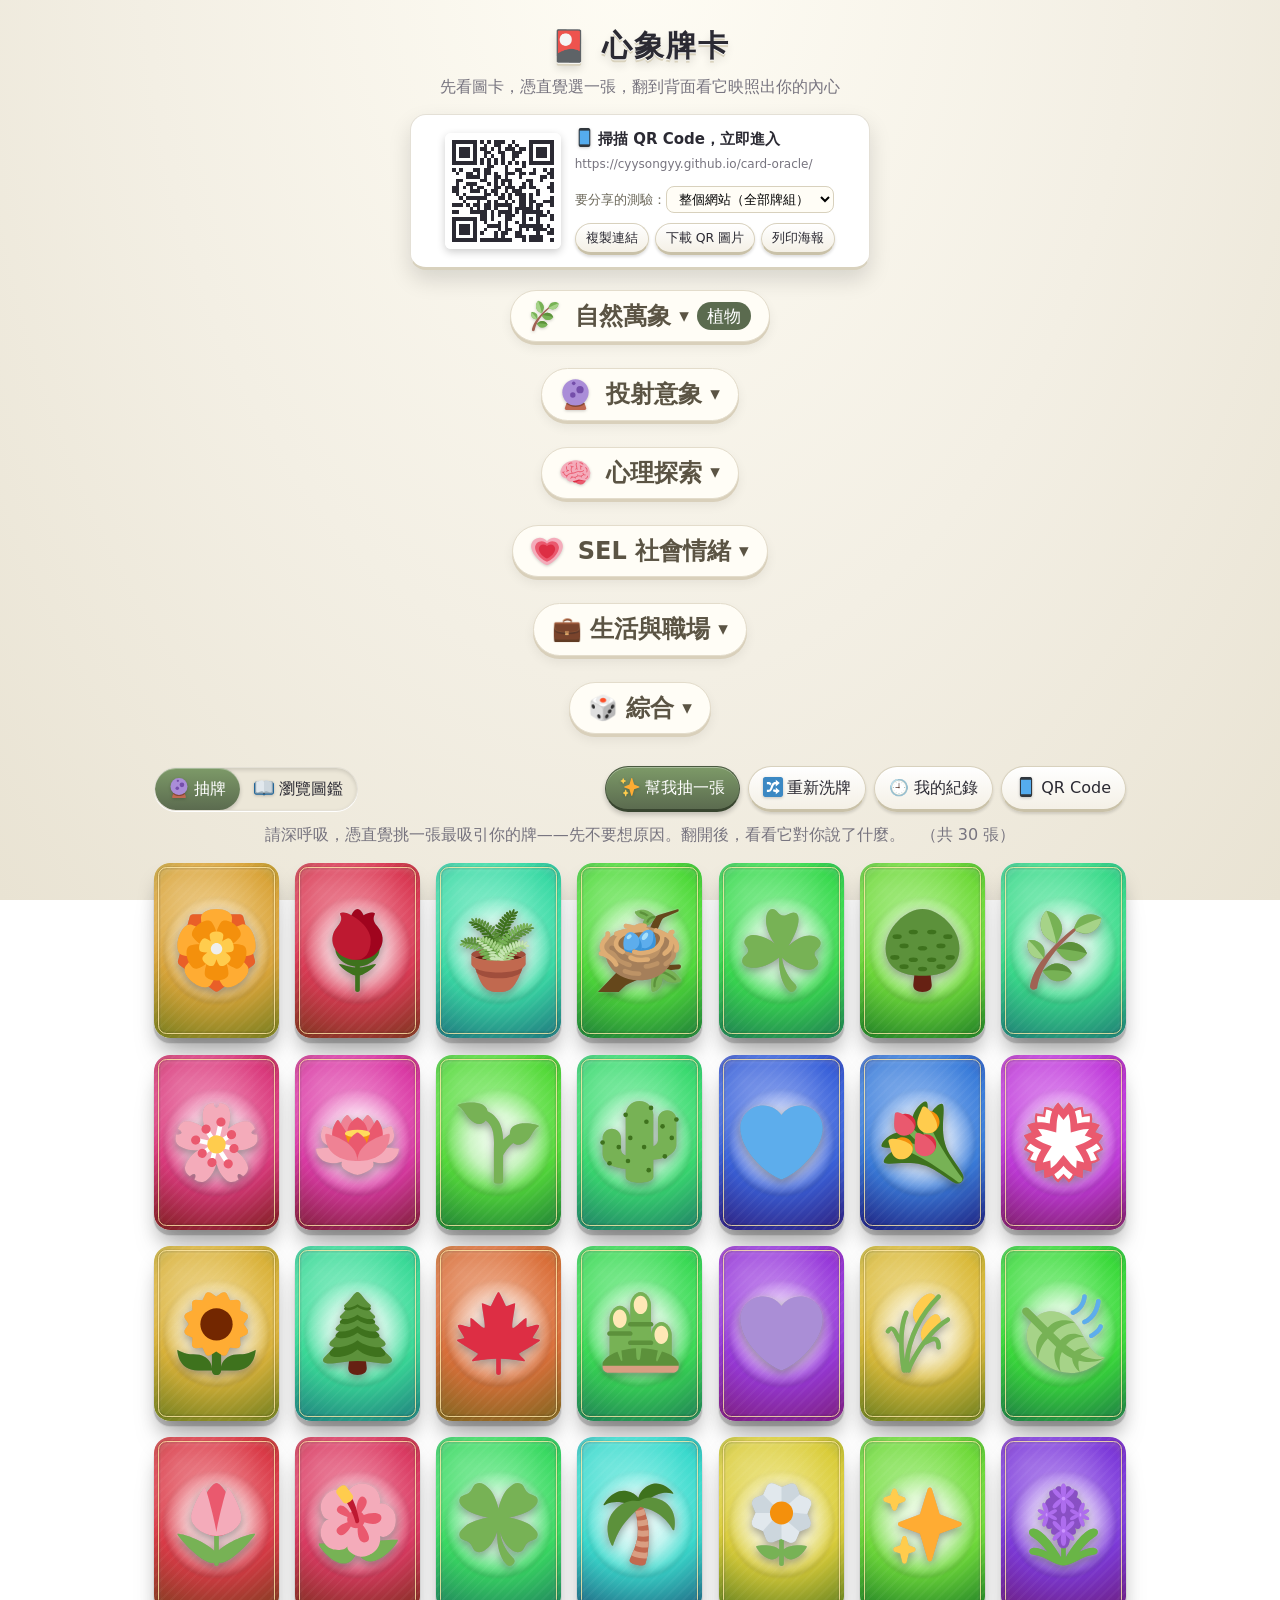
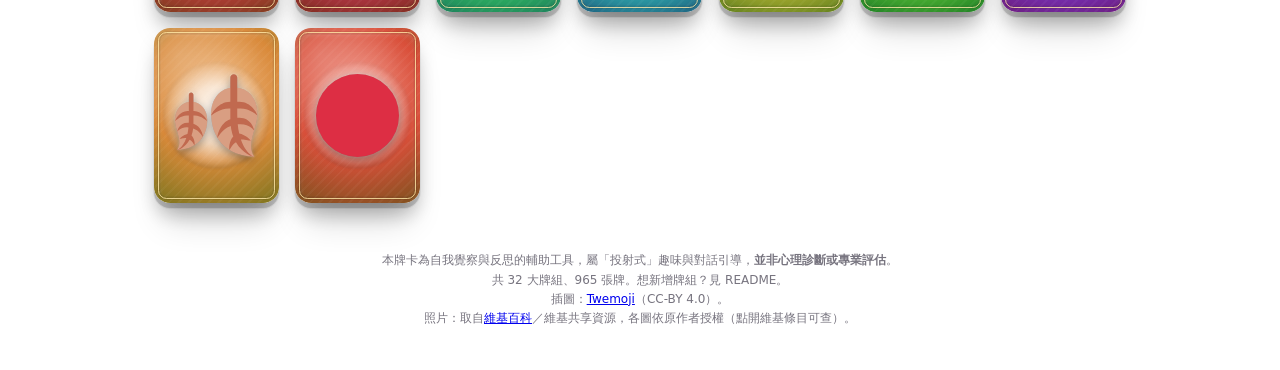
==== deploy/index.html @ 7cffa624 "Single-deck participant mode (?deck=id) + per-deck QR share picker Co-Authored-By: Claude Sonnet 5.5" ====
<!DOCTYPE html>
<html lang="zh-Hant">
<head>
<meta charset="UTF-8">
<meta name="viewport" content="width=device-width, initial-scale=1">
<title>心象牌卡 Card Oracle｜植物・動物・食物・山水</title>
<meta name="description" content="線上心理投射牌卡：憑直覺選一張牌，看看背後的意涵。">
<style>
:root{--bg:#f6f4ef;--ink:#2b2a33;--mute:#77747f;--pri:#5b6b4f;--pri2:#7d8f6e;--card:#fff;--line:#e4e0d6}
*{box-sizing:border-box}
body{margin:0;background:var(--bg);color:var(--ink);font-family:"Noto Sans TC","PingFang TC","Microsoft JhengHei",system-ui,sans-serif;line-height:1.6}
button{font:inherit;cursor:pointer;border:1px solid var(--line);background:#fff;color:var(--ink);padding:8px 14px;border-radius:999px}
button:hover{border-color:var(--pri2)}
button.pri{background:var(--pri);color:#fff;border-color:var(--pri)}
.top{text-align:center;padding:22px 16px 6px}
.top h1{margin:0;font-size:28px;letter-spacing:2px}
.sub{margin:4px 0 14px;color:var(--mute)}
.tabs{display:flex;gap:8px;justify-content:center;flex-wrap:wrap}
.tabs button.on{background:var(--pri);color:#fff;border-color:var(--pri)}
.tabs button[disabled]{opacity:.5;cursor:not-allowed}
.tabs small{font-size:11px;margin-left:4px}
main{max-width:1000px;margin:0 auto;padding:12px 14px 30px}
.bar{display:flex;flex-wrap:wrap;gap:10px;justify-content:space-between;align-items:center;margin:8px 0}
.seg{display:flex;border:1px solid var(--line);border-radius:999px;overflow:hidden;background:#fff}
.seg button{border:0;border-radius:0}
.seg button.on{background:var(--pri2);color:#fff}
.acts{display:flex;gap:8px;flex-wrap:wrap}
.intro{text-align:center;color:var(--mute);margin:10px 0 16px}
.grid{display:grid;grid-template-columns:repeat(auto-fill,minmax(112px,1fr));gap:12px}
.c{position:relative;aspect-ratio:3/4.2;border-radius:14px;cursor:pointer;transition:transform .2s,box-shadow .2s;box-shadow:0 2px 6px #0002;overflow:hidden;border:0;padding:0}
.c:hover{transform:translateY(-4px) rotate(-1deg);box-shadow:0 8px 18px #0003}
.c.back,.face.back{background:
  radial-gradient(circle at 50% 50%,#ffffff22 0 18%,transparent 19%),
  repeating-linear-gradient(45deg,#3f4b38 0 8px,#4a5842 8px 16px);
  border:3px solid #e9e2c9;border-radius:14px}
.c.back::after,.face.back::after{content:"🌙";position:absolute;inset:0;display:flex;align-items:center;justify-content:center;font-size:32px;opacity:.85}
.c.picked{outline:3px solid #e0b64a}
.cf{position:absolute;inset:0;display:flex;flex-direction:column;align-items:center;justify-content:center;gap:4px;color:#fff;text-shadow:0 1px 3px #0005;border-radius:14px}
.cf .em{font-size:44px;filter:drop-shadow(0 2px 3px #0004)}
.cf .nm{font-weight:700;letter-spacing:1px}
.cf .en{font-size:11px;opacity:.85}
.modal{position:fixed;inset:0;background:#000a;display:flex;align-items:center;justify-content:center;padding:14px;z-index:10;overflow:auto}
.modal[hidden]{display:none}
.sheet{position:relative;background:var(--card);border-radius:20px;max-width:520px;width:100%;max-height:94vh;overflow:auto;padding:22px 20px 18px}
.x{position:absolute;right:12px;top:10px;border:0;background:transparent;font-size:18px}
.stage{perspective:900px;display:flex;justify-content:center;margin:6px 0 14px}
.flip{position:relative;width:170px;aspect-ratio:3/4.2;transition:transform .8s;transform-style:preserve-3d}
.flip.open{transform:rotateY(180deg)}
.face{position:absolute;inset:0;backface-visibility:hidden;border-radius:14px;box-shadow:0 8px 22px #0004}
.face.front{transform:rotateY(180deg)}
.face.front .cf .em{font-size:64px}.face.front .cf .nm{font-size:22px}
.detail{opacity:0;transform:translateY(8px);transition:all .5s .5s}
.detail.show{opacity:1;transform:none}
.detail h2{margin:0 0 2px;font-size:22px}
.detail .ttl{color:var(--pri);font-weight:700;margin-bottom:10px}
.detail p{margin:6px 0}
.tag{display:inline-block;font-size:12px;padding:1px 9px;border-radius:999px;margin-right:6px;color:#fff}
.t-l{background:#6a9a5b}.t-s{background:#b07a5b}.t-a{background:#6a79a8}
.sheet-acts{display:flex;gap:8px;justify-content:center;margin-top:14px;flex-wrap:wrap}
#histList .h{border-bottom:1px solid var(--line);padding:8px 0;font-size:14px}
#histList .h b{margin-right:6px}#histList .h span{color:var(--mute);font-size:12px}
footer{max-width:760px;margin:0 auto;padding:6px 16px 30px;color:var(--mute);font-size:12px;text-align:center}
.toast{position:fixed;left:50%;bottom:26px;transform:translateX(-50%);background:#222;color:#fff;padding:8px 16px;border-radius:999px;z-index:20}
.toast[hidden]{display:none}
@media(max-width:480px){.grid{grid-template-columns:repeat(3,1fr);gap:8px}.cf .em{font-size:34px}}
@media print{body.printqr>*:not(#qrm){display:none!important}body.printqr #qrm{position:static;background:#fff}body.printqr .x,body.printqr .sheet-acts{display:none}}

/* v2：圖卡正面、翻到背面看意涵 */
.tabs{gap:6px}.tabs button{padding:6px 11px;font-size:14px}
.cardwrap{width:100%;max-width:340px;margin:auto;text-align:center}
.stage{perspective:1200px;display:flex;justify-content:center;margin:0 0 8px}
.flip{position:relative;width:min(310px,84vw);height:min(440px,64vh);cursor:pointer;transition:transform .8s;transform-style:preserve-3d}
.flip.open{transform:rotateY(180deg)}
.face.front{transform:none}
.face.back2{transform:rotateY(180deg);background:#fffdf6;border:3px solid #e9e2c9;overflow:auto}
.face .cf .em{font-size:84px}.face .cf .nm{font-size:28px}.face .cf .en{font-size:14px}
.bk{padding:16px 16px 14px;text-align:left;font-size:14px;line-height:1.6;color:#2b2a33}
.bk-h{font-size:20px;font-weight:700}.bk-h small{font-size:12px;color:#999;font-weight:400}
.bk-t{color:var(--pri);font-weight:700;margin:2px 0 8px}
.bk p{margin:6px 0}.bk .ask{background:#f1f3ee;border-radius:8px;padding:6px 8px}
.hint{color:#ffffffbb;font-size:12px;margin:2px 0 6px}
.cardwrap .sheet-acts button{background:#fff}
.cardwrap .sheet-acts button.pri{background:var(--pri)}
.c .cf{padding:2px;text-align:center}
.c .cf .nm{font-size:15px}

/* v3：精緻牌面（塔羅風外框、插圖光暈、名稱絲帶） */
.cf{container-type:inline-size;justify-content:flex-start;gap:0;padding:0;overflow:hidden;text-shadow:none}
.cf::before{content:"";position:absolute;inset:0;background:
  radial-gradient(circle at 20% 15%,#ffffff2e,transparent 45%),
  repeating-linear-gradient(135deg,#ffffff0a 0 2px,transparent 2px 7px);pointer-events:none}
.cf .fr{position:absolute;inset:3.5cqw;border:.5cqw solid #ffe9a8cc;border-radius:7cqw;box-shadow:inset 0 0 0 1.2cqw #00000018,0 0 0 .5cqw #00000026;pointer-events:none}
.cf.lt .fr{border-color:#00000055}
.cf .no{position:absolute;top:6.5cqw;left:0;right:0;text-align:center;font-size:6.2cqw;letter-spacing:.6cqw;opacity:.85;font-weight:600}
.cf .st{position:absolute;bottom:23cqw;left:8cqw;font-size:6cqw;opacity:.7}
.cf .st::after{content:"✦";position:absolute;left:calc(100cqw - 22cqw);top:0}
.cf .art{position:absolute;left:0;right:0;top:15cqw;height:60cqw;display:flex;align-items:center;justify-content:center}
.cf .halo{position:absolute;width:62cqw;height:62cqw;border-radius:50%;background:radial-gradient(circle,#ffffffbb 0,#ffffff55 42%,transparent 70%);filter:blur(1px)}
.cf.lt .halo{background:radial-gradient(circle,#ffffffaa 0,#ffffff44 45%,transparent 70%)}
.cf .tw{position:relative;width:46cqw;height:46cqw;filter:drop-shadow(0 1.6cqw 2cqw #0000004d);transition:transform .3s}
.cf .fb{position:relative;font-size:38cqw;line-height:1;filter:drop-shadow(0 1.6cqw 2cqw #0000004d)}
.c:hover .tw{transform:scale(1.08) rotate(-3deg)}
.cf .rib{position:absolute;left:7cqw;right:7cqw;bottom:8cqw;padding:2.2cqw 2cqw 2cqw;text-align:center;border-radius:4cqw;background:linear-gradient(180deg,#00000040,#00000066);border:.4cqw solid #ffe9a866;backdrop-filter:blur(2px)}
.cf.lt .rib{background:linear-gradient(180deg,#ffffffaa,#ffffffcc);border-color:#00000022}
.cf .nm{font-size:10.5cqw;font-weight:800;letter-spacing:.8cqw;line-height:1.15;color:#fff;text-shadow:0 .5cqw 1cqw #0006}
.cf .en{font-size:5.4cqw;opacity:.9;letter-spacing:.3cqw;color:#fff;margin-top:.4cqw}
.cf.lt .nm,.cf.lt .en{color:inherit;text-shadow:none}
.c{box-shadow:0 3px 8px #0003,0 0 0 1px #0002;border-radius:3.5cqw;border-radius:14px;overflow:hidden}
.c::after{content:"";position:absolute;inset:0;background:linear-gradient(115deg,transparent 40%,#ffffff55 50%,transparent 60%);transform:translateX(-120%);transition:transform .6s;pointer-events:none}
.c:hover::after{transform:translateX(120%)}
.face.front,.face.back2{border-radius:18px}
.face .cf{border-radius:18px}
.face.front{overflow:hidden;border:0}
/* 背面 */
.bk-h{display:flex;align-items:center;gap:8px}
.tw.sm{width:34px;height:34px;flex:none}
.bk-h .fb{font-size:28px}
.orn{text-align:center;color:#c9a64a;letter-spacing:6px;font-size:11px;margin:-2px 0 6px}
.face.back2{background:
  linear-gradient(#fffdf6,#fffdf6) padding-box,
  linear-gradient(135deg,#e9d9a6,#c9a64a,#e9d9a6) border-box;border:3px solid transparent}
@media(max-width:480px){.cf .no{display:none}}

.tabs{flex-direction:column;align-items:center;gap:6px;max-width:960px;margin:0 auto}
.grp{display:flex;flex-wrap:wrap;gap:6px;justify-content:center;align-items:center}
.glab{font-size:12px;color:var(--mute);margin-right:2px;white-space:nowrap}
.tabs button{padding:5px 10px;font-size:13.5px}

/* v3.1 版面微調 */
.cf .art{top:11cqw;height:84cqw}
.cf .halo{width:74cqw;height:74cqw}
.cf .tw{width:58cqw;height:58cqw}
.cf .fb{font-size:48cqw}
.glab{flex-basis:100%;text-align:center;margin:4px 0 0}
.hint{text-shadow:0 1px 3px #000a}
.bk{position:relative;font-size:15.5px;line-height:1.7;min-height:100%}
.bk>*{position:relative;z-index:1}
.bk .wm{position:absolute;right:-18px;bottom:-14px;width:170px;height:170px;opacity:.09;z-index:0}
.bk .wm img{width:100%;height:100%;filter:grayscale(.3)}
.bk-h{font-size:22px}
.tw.sm{width:38px;height:38px}
.cf .halo{background:radial-gradient(circle,#fffffff0 0,#ffffffa0 38%,#ffffff30 62%,transparent 72%)}

/* 首頁 QR */
.qrhome{display:flex;gap:14px;align-items:center;justify-content:center;max-width:460px;margin:0 auto 14px;padding:12px 14px;background:#fff;border:1px solid var(--line);border-radius:16px;box-shadow:0 2px 8px #0001;text-align:left}
.qrbox{width:116px;height:116px;flex:none;line-height:0}
.qrbox svg{width:100%;height:100%;display:block;border-radius:6px}
.qrbox.big{width:240px;height:240px}
.qrtxt{display:flex;flex-direction:column;gap:4px;font-size:13px;color:var(--mute);min-width:0}
.qrtxt b{font-size:15px;color:var(--ink)}
.qrtxt span{word-break:break-all;font-size:12px}
.qracts{display:flex;gap:6px;flex-wrap:wrap;margin-top:4px}
.qracts button{padding:4px 10px;font-size:12.5px}
@media(max-width:380px){.qrhome{flex-direction:column;text-align:center}.qracts{justify-content:center}}

/* ===== v4：立體化 ===== */
body{background:radial-gradient(ellipse at 50% -10%,#fffdf5 0,#f3efe4 55%,#e9e3d3 100%) fixed}
.top h1{font-size:30px;text-shadow:0 1px 0 #fff,0 3px 0 #d9d2bd,0 6px 8px #0002;display:flex;align-items:center;justify-content:center;gap:8px}
img.ic{width:1.25em;height:1.25em;vertical-align:-.22em;margin-right:.3em;filter:drop-shadow(0 1px 1.5px #0003)}
h1 img.ic{width:1.1em;height:1.1em;margin:0}
/* 3D 按鈕 */
button{background:linear-gradient(180deg,#fff 0,#f4f0e6 100%);border:1px solid #d8d1bd;border-bottom-width:3px;border-bottom-color:#c9c1a8;
  box-shadow:0 2px 3px #0002,inset 0 1px 0 #fff;transition:transform .12s,box-shadow .12s,border-color .12s}
button:hover{transform:translateY(-1px);box-shadow:0 5px 8px #0002,inset 0 1px 0 #fff}
button:active{transform:translateY(2px);border-bottom-width:1px;box-shadow:inset 0 2px 4px #0003}
button.pri,.tabs button.on,.seg button.on{background:linear-gradient(180deg,#7d9a68 0,#5b6b4f 100%);color:#fff;border-color:#4a5a40;border-bottom-color:#38452f;
  box-shadow:0 3px 5px #0003,inset 0 1px 0 #ffffff55}
.seg{box-shadow:inset 0 2px 4px #0002,0 1px 0 #fff;border-radius:999px;background:#ece7d8}
.seg button{background:transparent;border:0;box-shadow:none;transform:none}
.seg button.on{box-shadow:0 2px 4px #0003,inset 0 1px 0 #ffffff55;border-radius:999px}
.qrhome{box-shadow:0 10px 22px #0002,0 1px 0 #fff inset;border-bottom:3px solid #d8d1bd}
.qrbox svg{box-shadow:0 3px 8px #0003}
/* 3D 卡片 */
.grid{perspective:1100px;gap:16px}
.c{transform:perspective(700px) rotateX(var(--rx,0deg)) rotateY(var(--ry,0deg));transform-style:preserve-3d;
  transition:transform .18s ease-out,box-shadow .25s;border-radius:16px;
  box-shadow:0 1px 0 #ffffff80 inset,0 5px 0 #00000026,0 5px 0 1px #0000000d,0 14px 20px -4px #00000040,0 28px 34px -12px #00000030}
.c:hover{transform:perspective(700px) rotateX(var(--rx,0deg)) rotateY(var(--ry,0deg)) translateY(-6px) scale(1.03);
  box-shadow:0 1px 0 #ffffff80 inset,0 9px 0 #00000026,0 22px 30px -6px #00000050,0 40px 50px -16px #00000040}
.c:active{transform:perspective(700px) translateY(0) scale(.98)}
.c::before{content:"";position:absolute;inset:0;z-index:3;pointer-events:none;opacity:0;transition:opacity .2s;
  background:radial-gradient(circle at var(--gx,50%) var(--gy,30%),#ffffffaa 0,#ffffff00 48%)}
.c:hover::before{opacity:.9}
.c .art{transform:translate(var(--ax,0),var(--ay,0));transition:transform .18s ease-out}
.cf .tw{filter:drop-shadow(0 .8cqw 0 #00000026) drop-shadow(0 3cqw 3.5cqw #0000005c) drop-shadow(0 0 1cqw #ffffff66)}
.cf .halo{box-shadow:inset 0 -2cqw 5cqw #00000022}
.cf .rib{box-shadow:0 1.6cqw 3cqw #0000004d,inset 0 .5cqw 0 #ffffff44}
.cf .fr{box-shadow:inset 0 0 0 1.2cqw #00000018,0 0 0 .5cqw #00000026,inset 0 2cqw 4cqw #ffffff22}
/* 彈窗牌：厚邊與陰影 */
.face{box-shadow:0 2px 0 #ffffff80 inset,0 10px 0 #0000002e,0 24px 40px #0000006b}
.face{-webkit-backface-visibility:hidden}
.face.back2{box-shadow:0 2px 0 #fff inset,0 8px 0 #c9b97d,0 26px 40px #0000006b}
@media(hover:none){.c:hover{transform:none}}

/* v4.1：分頁放大 2 倍 */
.tabs{gap:14px;max-width:1280px}
.grp{gap:12px}
.tabs button{font-size:27px;padding:10px 22px;border-bottom-width:4px;border-radius:999px}
.glab{font-size:24px;margin:10px 0 2px}
.tabs img.ic{width:1.3em;height:1.3em}
@media(max-width:700px){.tabs button{font-size:19px;padding:8px 14px}.glab{font-size:17px}.grp{gap:8px}}

/* v5 collapsible deck groups (default collapsed) */
.glab{cursor:pointer;user-select:none;display:inline-flex;align-items:center;gap:8px;padding:6px 18px;border-radius:999px;background:#fffdf6;border:1px solid #e3dccb;box-shadow:0 3px 0 #d9d0bb,0 6px 12px #0001;color:#5b5444;font-weight:600;margin:6px 0}
.glab::after{content:"▾";font-size:.8em;transition:transform .2s}
.grp.open .glab::after{transform:rotate(180deg)}
.glab.has:not(:hover)::before{content:attr(data-cur);order:2;font-size:.7em;font-weight:500;background:#5b6b4f;color:#fff;border-radius:999px;padding:1px 10px}
.grp.open .glab.has::before{display:none}
.glab:hover{background:#fff}
.glab{flex-basis:auto!important}
.grp:not(.open) > button{display:none}
.grp{justify-content:center}

/* v6 抽牌模式：牌面無文字，圖案置中放大 */
.cf.nl .art{top:6cqw;height:calc(100% - 12cqw)}
.cf.nl .halo{width:88cqw;height:88cqw}
.cf.nl .tw{width:68cqw;height:68cqw}
.cf.nl .fb{font-size:56cqw}
.cf.nl .st{bottom:7cqw}
.cf.nl .st,.cf.nl .no{display:none}

/* v8 真實照片層 */
.cf .photo{position:absolute;left:6cqw;right:6cqw;top:8cqw;bottom:8cqw;border-radius:5cqw;background:#0000 center/cover no-repeat;opacity:0;transition:opacity .35s;z-index:2;box-shadow:0 1.2cqw 3cqw #0006,inset 0 0 0 .8cqw #ffffffcc;border:.8cqw solid #fffffff0}
.cf .photo.on{opacity:1}
.cf:has(.photo.on) .halo,.cf:has(.photo.on) .tw,.cf:has(.photo.on) .fb{opacity:0}
.cf:has(.photo.on) .st{display:none}

/* v9 單一測驗模式與分享選單 */
.sharepick{display:block;margin:8px 0 2px;font-size:13px;color:#6b6759}
.sharepick select{font:inherit;padding:4px 8px;border-radius:8px;border:1px solid #d8d1bd;background:#fffdf6;max-width:100%}
body.solo .qrhome,body.solo #btnQR,body.solo .seg,body.solo #count,body.solo #btnHistory{display:none!important}
.solotitle{font-size:22px;font-weight:700;color:#5b5444;text-align:center;margin:6px 0 2px}
.solotitle:empty{display:none}

</style>
</head>
<body>
<header class="top">
  <h1>🎴 心象牌卡</h1>
  <p class="sub">先看圖卡，憑直覺選一張，翻到背面看它映照出你的內心</p>
  <section class="qrhome" aria-label="掃描進入">
    <div id="qrhome" class="qrbox" role="img" aria-label="網站 QR Code"></div>
    <div class="qrtxt">
      <b>📱 掃描 QR Code，立即進入</b>
      <span id="siteurl"></span>
      <label class="sharepick">要分享的測驗：<select id="sharePick"></select></label>
      <div class="qracts"><button id="btnCopyLink">複製連結</button><button id="btnQRdl2">下載 QR 圖片</button><button id="btnQRprint2">列印海報</button></div>
    </div>
  </section>
  <nav id="decks" class="tabs" aria-label="牌組"></nav>
</header>

<main>
  <section class="bar">
    <div class="seg" role="tablist">
      <button id="modeDraw" class="on">🔮 抽牌</button>
      <button id="modeBrowse">📖 瀏覽圖鑑</button>
    </div>
    <div class="acts">
      <button id="btnRandom" class="pri">✨ 幫我抽一張</button>
      <button id="btnShuffle">🔀 重新洗牌</button>
      <button id="btnHistory">🕘 我的紀錄</button>
      <button id="btnQR">📱 QR Code</button>
    </div>
  </section>
  <p id="intro" class="intro"></p>
  <div id="grid" class="grid"></div>
</main>

<footer>
  <p>本牌卡為自我覺察與反思的輔助工具，屬「投射式」趣味與對話引導，<b>並非心理診斷或專業評估</b>。<br>
  <span id="count"></span>想新增牌組？見 README。<br>插圖：<a href="https://github.com/jdecked/twemoji" target="_blank" rel="noopener">Twemoji</a>（CC-BY 4.0）。<br>照片：取自<a href="https://zh.wikipedia.org" target="_blank" rel="noopener">維基百科</a>／維基共享資源，各圖依原作者授權（點開維基條目可查）。</p>
</footer>

<div id="modal" class="modal" hidden>
  <div class="cardwrap">
    <div class="stage"><div id="flip" class="flip"><div class="face front" id="front"></div><div class="face back2" id="backface"></div></div></div>
    <p class="hint">點卡片可再翻面</p>
    <div class="sheet-acts">
      <button id="btnCopy">📋 複製結果</button>
      <button id="btnAgain" class="pri">再抽一張</button>
      <button id="close">關閉</button>
    </div>
  </div>
</div>

<div id="hist" class="modal" hidden>
  <div class="sheet">
    <button id="closeHist" class="x" aria-label="關閉">✕</button>
    <h2>🕘 我的紀錄</h2>
    <div id="histList"></div>
    <div class="sheet-acts"><button id="btnClear">清除紀錄</button></div>
  </div>
</div>

<div id="qrm" class="modal" hidden>
  <div class="sheet" style="text-align:center">
    <button id="closeQR" class="x" aria-label="關閉">✕</button>
    <h2>📱 掃描進入心象牌卡</h2>
    <div id="qrbox" class="qrbox big" style="margin:12px auto"></div>
    <p id="qrurl" style="word-break:break-all;color:#77747f;font-size:13px"></p>
    <div class="sheet-acts"><button id="btnQRdl" class="pri">下載 QR 圖片</button><button id="btnQRprint">列印</button></div>
  </div>
</div>

<div id="toast" class="toast" hidden></div>

<!-- 牌組資料：新增牌組 = 新增一個 data/xxx.js，並在這裡加一行 script -->
<script>
/* 共用建牌工具：mkDeck(id,名稱,emoji,導語,前綴,rows)
   rows 每列：[名稱,英文,emoji,色相,意象,意涵,光明面,陰影面,自我提問,(選填)背景CSS,(選填)文字色] */
window.DECKS = window.DECKS || {};
window.mkDeck = function (id, name, emoji, intro, prefix, rows) {
  window.DECKS[id] = { id: id, name: name, emoji: emoji, intro: intro,
    cards: rows.map(function (a, i) {
      return { id: prefix + (i + 1), name: a[0], en: a[1], emoji: a[2], hue: a[3], title: a[4],
        meaning: a[5], light: a[6], shadow: a[7], ask: a[8], bg: a[9] || "", fg: a[10] || "" };
    }) };
};

</script>
<script>
/* 植物牌組：新增/修改牌卡只需編輯此檔。欄位：
   id 唯一編號 / name 名稱 / en 英文 / emoji 牌面圖 / hue 牌面色相(0-360)
   title 一句話意象 / meaning 背後意涵 / light 光明面(優勢) / shadow 陰影面(提醒) / ask 自我提問 */
window.DECKS = window.DECKS || {};
window.DECKS.plants = {
  id: "plants", name: "植物牌組", emoji: "🌿",
  intro: "請深呼吸，憑直覺挑一張最吸引你的牌——先不要想原因。翻開後，看看它對你說了什麼。",
  cards: [
    { id:"p01", name:"玫瑰", en:"Rose", emoji:"🌹", hue:350,
      title:"帶刺的熱愛",
      meaning:"你此刻渴望被愛、也渴望熱烈地愛。玫瑰象徵深刻的情感與魅力，同時提醒：真正的親密需要承擔受傷的可能。",
      light:"情感豐沛、敢愛敢表達、有感染力。", shadow:"容易為了保護自己而豎起刺，或對關係要求過高。",
      ask:"我想被怎麼愛？我又願意怎麼愛別人？" },
    { id:"p02", name:"向日葵", en:"Sunflower", emoji:"🌻", hue:45,
      title:"朝向光的人",
      meaning:"你的內在有強烈的樂觀與向上的力量，總是朝著希望生長。選它，代表你需要或正在給自己與他人光亮。",
      light:"正向、忠誠、能量外放，帶給周圍溫暖。", shadow:"陰天時也硬撐微笑，忽略自己的疲憊。",
      ask:"現在，我的「太陽」是什麼？我有給自己休息嗎？" },
    { id:"p03", name:"櫻花", en:"Cherry Blossom", emoji:"🌸", hue:335,
      title:"珍惜當下的美",
      meaning:"櫻花盛開短暫卻絢爛，象徵你對無常的覺察與對當下的珍惜。你可能正處於一段值得好好告別或好好享受的時光。",
      light:"細膩、浪漫、懂得活在此刻。", shadow:"過度感傷，沉溺於「終將消逝」而不敢投入。",
      ask:"此刻有什麼值得我完整感受、不留遺憾？" },
    { id:"p04", name:"蓮花", en:"Lotus", emoji:"🪷", hue:320,
      title:"出淤泥而不染",
      meaning:"你正在經歷或剛走過一段混濁的時期，而內心保有純淨與韌性。蓮花象徵在逆境中綻放的覺醒與自我超越。",
      light:"內在平靜、有深度、能從困境中成長。", shadow:"與現實保持過遠的距離，不願面對泥濘本身。",
      ask:"這段困難，正在教我什麼？" },
    { id:"p05", name:"仙人掌", en:"Cactus", emoji:"🌵", hue:140,
      title:"在乾旱中存活",
      meaning:"你獨立、耐受力強，習慣靠自己撐過缺乏資源的時刻。身上的刺是保護，也是怕被靠近的訊號。",
      light:"堅韌、自給自足、不輕易抱怨。", shadow:"不習慣求助，把自己封得太緊。",
      ask:"我可以讓誰靠近一點？我需要什麼樣的水分？" },
    { id:"p06", name:"竹子", en:"Bamboo", emoji:"🎍", hue:130,
      title:"虛心而有節",
      meaning:"竹子彎而不折，前幾年默默扎根、之後迅速成長。你重視原則與彈性並存，正在累積一次突破的力量。",
      light:"謙遜、有韌性、堅守信念。", shadow:"過度內斂，把壓力悶在「節」裡。",
      ask:"我現在是在扎根期，還是該向上長了？" },
    { id:"p07", name:"松樹", en:"Pine", emoji:"🌲", hue:155,
      title:"歲寒不凋",
      meaning:"你穩重、可靠，在寒冬中依然保持綠意。選它，象徵你重視長久的承諾，也可能正在默默扛著責任。",
      light:"耐力、忠誠、值得信賴。", shadow:"不輕易示弱，容易獨自承擔。",
      ask:"我扛著的事情，有哪些其實可以放下或分擔？" },
    { id:"p08", name:"楓葉", en:"Maple", emoji:"🍁", hue:20,
      title:"轉變中的成熟",
      meaning:"葉子在凋落前最紅最美。你可能正處於人生季節的轉換，變化帶來失落，也帶來更深的色彩與智慧。",
      light:"接納變化、經歷淬鍊後的成熟魅力。", shadow:"對過去的不捨讓你遲遲不放手。",
      ask:"有什麼需要我好好「落葉」，才能迎接新的春天？" },
    { id:"p09", name:"蒲公英", en:"Dandelion", emoji:"🌼", hue:55,
      title:"隨風而行的自由",
      meaning:"你嚮往自由、渴望遠方，也相信種子落地就能生根。象徵願望、放手與在任何地方都能重新開始的適應力。",
      light:"自由、樂觀、適應力強。", shadow:"難以停留，對承諾感到不安。",
      ask:"我想吹向哪裡？我願意落地生根的地方是哪？" },
    { id:"p10", name:"薰衣草", en:"Lavender", emoji:"🪻", hue:265,
      title:"安撫與療癒",
      meaning:"你的心正需要平靜與被照顧。薰衣草象徵放鬆、溫柔與自我療癒，也可能暗示你是身邊人的「安定力量」。",
      light:"溫和、體貼、善於安撫情緒。", shadow:"只顧照顧別人，忘了自己也需要被安撫。",
      ask:"今天，我可以怎麼溫柔地對待自己？" },
    { id:"p11", name:"菊花", en:"Chrysanthemum", emoji:"🏵️", hue:40,
      title:"晚節的堅持",
      meaning:"菊花在秋涼時盛開，象徵高潔、低調與不隨波逐流。你重視內在品格勝過掌聲，適合在沉澱中累積。",
      light:"清高、自持、有原則。", shadow:"過於堅持孤高，不容易讓人看見你的需要。",
      ask:"我在堅持的，是原則還是習慣？" },
    { id:"p12", name:"茉莉", en:"Jasmine", emoji:"✨", hue:100,
      title:"淡雅而持久的香",
      meaning:"你不張揚，但存在感讓人記得。茉莉象徵純真、親切與細水長流的魅力，你可能正渴望一段單純而真誠的關係。",
      light:"真誠、親和、低調有魅力。", shadow:"太習慣退讓，怕麻煩別人。",
      ask:"我可以更直接地說出我想要什麼嗎？" },
    { id:"p13", name:"梅花", en:"Plum Blossom", emoji:"🌺", hue:345,
      title:"凌寒獨自開",
      meaning:"梅花在最冷的時候開花，象徵逆境中的勇氣與希望。選它，代表你有不輕易被環境打倒的意志，正等待春天。",
      light:"堅毅、勇敢、先行者的氣質。", shadow:"習慣獨自面對寒冷，不允許自己軟弱。",
      ask:"我的「春天」要怎樣才算到來？我能提前給自己一點溫度嗎？" },
    { id:"p14", name:"蘭花", en:"Orchid", emoji:"💮", hue:290,
      title:"幽谷中的高雅",
      meaning:"蘭花象徵美好的品味、細緻的心思與不爭的氣度。你重視質感與內涵，渴望被真正懂你的人看見。",
      light:"優雅、敏銳、有品味。", shadow:"對環境挑剔、不易被滿足，也容易感到孤獨。",
      ask:"我是在等被懂，還是可以主動讓人懂我？" },
    { id:"p15", name:"含羞草", en:"Mimosa", emoji:"🌱", hue:110,
      title:"敏感的保護機制",
      meaning:"一碰就合起葉子，是自我保護。你感受力很強，容易接收他人情緒，也可能最近被某些事刺激到而想退縮。",
      light:"體貼、敏銳、富同理心。", shadow:"過度防衛，錯失被善意接住的機會。",
      ask:"我是害怕什麼而「合起來」？現在安全嗎？" },
    { id:"p16", name:"常春藤", en:"Ivy", emoji:"🌿", hue:150,
      title:"依附與蔓延",
      meaning:"常春藤需要依附而生長，象徵連結、忠誠與對安全感的需求。你可能重視關係的牽絆，也在思考「依靠」與「獨立」的平衡。",
      light:"重情義、有適應力、懂得連結。", shadow:"過度依賴、或纏繞得讓彼此喘不過氣。",
      ask:"我的支撐是誰？我也是誰的支撐？" },
    { id:"p17", name:"橡樹", en:"Oak", emoji:"🌳", hue:100,
      title:"根深而穩固",
      meaning:"橡樹象徵力量、穩定與庇護。你可能是家人或團隊的「大樹」，也是時候檢視根基是否扎實、是否有人替你遮蔭。",
      light:"可靠、有領導力、提供安全感。", shadow:"過於固執，不願彎腰與改變。",
      ask:"我的根扎在哪裡？有什麼值得我鬆動重來？" },
    { id:"p18", name:"柳樹", en:"Willow", emoji:"🍃", hue:120,
      title:"以柔克剛",
      meaning:"柳枝隨風擺盪而不折斷。你擅長彈性應對，用柔軟化解衝突；選它也可能代表一些未說出口的離愁或牽掛。",
      light:"圓融、柔韌、善於調適。", shadow:"過度隨順，失去自己的立場。",
      ask:"什麼時候我可以不隨風，堅定說出「不」？" },
    { id:"p19", name:"鬱金香", en:"Tulip", emoji:"🌷", hue:355,
      title:"優雅的告白",
      meaning:"鬱金香象徵純粹的愛、優雅與新的開始。你可能對某段感情、某個計畫有著細緻而專一的期待。",
      light:"專一、浪漫、注重儀式感。", shadow:"完美主義，讓期待大於現實。",
      ask:"我期待的美好，是否允許它不完美地發生？" },
    { id:"p20", name:"牽牛花", en:"Morning Glory", emoji:"💙", hue:225,
      title:"清晨的短暫綻放",
      meaning:"牽牛花朝開午謝，象徵把握當下與生機勃發。你富有行動力，但也可能在盛開後感到能量迅速耗盡。",
      light:"積極、爽朗、愛早起行動。", shadow:"三分鐘熱度或過度消耗自己。",
      ask:"我該如何分配能量，讓美好更持久？" },
    { id:"p21", name:"多肉植物", en:"Succulent", emoji:"🪴", hue:160,
      title:"儲存的智慧",
      meaning:"多肉把水分存在葉片中，象徵懂得儲備、自給與簡單生活。你可能正需要慢下來，專注於療癒與累積。",
      light:"知足、耐心、重視生活的小確幸。", shadow:"保守過頭，不敢展開更大的生長。",
      ask:"我已存夠的能量，可以開始用在哪？" },
    { id:"p22", name:"椰子樹", en:"Coconut Palm", emoji:"🌴", hue:175,
      title:"度假般的鬆弛",
      meaning:"椰子樹象徵假期、海風與放鬆。你的潛意識正在呼喚休息與自由，想從日常的規律與壓力中暫時逃離。",
      light:"悠閒、樂天、懂得享受。", shadow:"逃避現實，把問題擱置。",
      ask:"如果現在能休息三天，我想做什麼？" },
    { id:"p23", name:"稻穗", en:"Rice Ear", emoji:"🌾", hue:48,
      title:"成熟而謙卑",
      meaning:"稻穗越飽滿，頭垂得越低。象徵努力後的收穫、感恩與腳踏實地。你正在收成，或需要看見自己累積的成果。",
      light:"踏實、謙虛、懂得感恩。", shadow:"低頭太久，忘了抬頭慶祝自己。",
      ask:"我已經收穫了什麼？我可以怎麼感謝自己？" },
    { id:"p24", name:"苔蘚", en:"Moss", emoji:"🍀", hue:135,
      title:"安靜的生命力",
      meaning:"苔蘚在陰暗潮濕處默默蔓延。象徵低調、適應與不被注意卻持續的成長。你不需要掌聲，也能自成一片世界。",
      light:"沉靜、耐得住、細水長流。", shadow:"長期隱身，讓自己的價值被忽略。",
      ask:"我的努力，是否也值得被看見？" },
    { id:"p25", name:"四葉幸運草", en:"Four-leaf Clover", emoji:"☘️", hue:128,
      title:"稀有的幸運",
      meaning:"你相信好運，也正在期待一個轉機。象徵希望、機會與「留心觀察就會發現」的幸運——幸運常屬於願意蹲下來尋找的人。",
      light:"樂觀、善於發現機會。", shadow:"把希望全寄託於運氣，少了行動。",
      ask:"我可以主動為自己創造哪一片「第四片葉」？" },
    { id:"p26", name:"木棉花", en:"Kapok", emoji:"🔴", hue:8,
      title:"英雄般的熱血",
      meaning:"木棉在春天先開花、後長葉，花朵如火炬。象徵勇敢、坦蕩與敢為人先的氣魄，你的內在有一股想行動的熱情。",
      light:"勇敢、直率、有擔當。", shadow:"衝得太快，忽略準備與後援。",
      ask:"我想先衝的是什麼？需要哪些準備來支撐？" },
    { id:"p27", name:"紫藤", en:"Wisteria", emoji:"💜", hue:275,
      title:"垂落的浪漫與糾結",
      meaning:"紫藤盤繞而下，花串如瀑，美麗卻纏繞。象徵深情、念舊與複雜交織的情緒，你可能有放不下的情感或記憶。",
      light:"深情、浪漫、重視回憶。", shadow:"糾結纏繞，難以抽離。",
      ask:"哪條藤蔓是我該鬆開的？" },
    { id:"p28", name:"繡球花", en:"Hydrangea", emoji:"💐", hue:215,
      title:"多變與團圓",
      meaning:"繡球花由許多小花聚成一團，顏色隨土壤變化。象徵團圓、包容與隨環境調整的能力，你重視人際的圓滿與和諧。",
      light:"包容、善於融入、重視團體。", shadow:"過度迎合環境，找不到自己的原色。",
      ask:"我自己的顏色是什麼？" },
    { id:"p29", name:"芒草", en:"Silvergrass", emoji:"🍂", hue:30,
      title:"秋風裡的堅韌與孤寂",
      meaning:"芒草在山野隨風搖曳，看似纖弱卻極堅韌。象徵不被馴養的自由、秋意的沉思，以及孤獨中的自在。",
      light:"獨立、野性、坦然面對孤獨。", shadow:"習慣獨行，不輕易讓人靠近。",
      ask:"孤獨的時候，我是自在還是寂寞？" },
    { id:"p30", name:"榕樹", en:"Banyan", emoji:"🪺", hue:112,
      title:"庇蔭眾生的長者",
      meaning:"榕樹氣根垂地、獨木成林，象徵傳承、包容與守護。你可能是群體裡的支持者，也在思考自己留下的影響。",
      light:"慈悲、包容、有智慧與傳承感。", shadow:"事事扛下，成為大家的依靠卻少人照顧你。",
      ask:"我庇蔭了誰？又有誰可以為我遮陰？" }
  ]
};

</script>
<script>
/* 動物牌組 30 張。欄位順序：[名稱, 英文, emoji, 色相, 意象, 意涵, 光明面, 陰影面, 自我提問] */
window.DECKS = window.DECKS || {};
window.DECKS.animals = {
  id:"animals", name:"動物牌組", emoji:"🦊",
  intro:"動物是我們內在本能與性格的投影。請憑直覺選一張，看看哪個「內在動物」正在呼喚你。",
  cards:[
["獅子","Lion","🦁",38,"王者的責任","你渴望被看見、想站上領導位置，內在有強烈的自信與使命感。","勇氣、威嚴、保護群體","驕傲、控制慾、獨自承擔","我想領導的是什麼？我願意傾聽嗎？"],
["老虎","Tiger","🐯",25,"孤傲的力量","你有強大的行動力與獨立性，偏好憑自己的力量闖出路。","果決、爆發力、獨立","衝動、難以合作","我現在需要出擊，還是先蓄力？"],
["大象","Elephant","🐘",210,"沉穩的記憶","你重情重義、記得每一份恩情，也承載著不少過去與責任。","智慧、忠誠、同理","放不下舊事、行動緩慢","有什麼記憶我該釋懷了？"],
["狼","Wolf","🐺",220,"群體與自由","你在歸屬與獨立之間尋找平衡，渴望真正屬於你的『族群』。","忠誠、直覺敏銳、團隊力","不信任外人、孤狼心態","誰是我真正的夥伴？"],
["狐狸","Fox","🦊",22,"機靈的智慧","你善於觀察、反應快，懂得用巧思解決問題，但可能習慣隱藏真心。","聰明、靈活、適應力","防備、不易坦白","我可以對誰卸下偽裝？"],
["貓","Cat","🐱",35,"獨立的自在","你重視個人空間與自我節奏，親近與疏離都由自己決定。","獨立、優雅、有主見","忽冷忽熱、不易表達需要","我想要的距離是多少？"],
["狗","Dog","🐶",30,"忠誠的陪伴","你重視關係、渴望被需要，願意為重要的人付出。","真誠、熱情、可靠","過度依賴認可、怕被拋下","我的付出有被好好接住嗎？"],
["兔子","Rabbit","🐰",340,"敏感與繁盛","你感受細膩、容易受驚，但生命力與善意都很旺盛。","溫柔、警覺、人緣好","焦慮、逃避衝突","什麼讓我不安？我可以怎麼安頓？"],
["鹿","Deer","🦌",28,"溫柔的優雅","你純淨柔和、容易受到驚擾，也帶有靈性與敏銳的直覺。","溫柔、靈性、優美","過度敏感、容易被嚇退","我需要怎樣的安全空間？"],
["熊","Bear","🐻",25,"冬眠與力量","你可能需要獨處休養，內在有厚實的力量，必要時能保護所愛。","穩重、護家、有後勁","退縮、脾氣一觸即發","我該休息，還是已準備好甦醒？"],
["貓頭鷹","Owl","🦉",35,"夜裡的智者","你偏愛觀察與思考，在安靜中看得比別人更深。","智慧、洞察、獨處力","想太多、疏離人群","我看見了什麼別人沒看見的？"],
["老鷹","Eagle","🦅",200,"高處的視野","你渴望更高的視野與格局，不想被眼前瑣事綁住。","遠見、專注、自由","孤高、不易示弱","我想飛向哪個高度？"],
["鴿子","Dove","🕊️",210,"和平與歸來","你期待平靜與和解，也許正在等待一個消息或一段關係的修復。","和善、純粹、傳遞善意","逃避衝突、被動","我想與誰和解？"],
["烏鴉","Crow","🐦‍⬛",250,"洞察與轉化","你不怕直視陰影，有敏銳的觀察與面對變化的勇氣。","聰明、適應、善於轉化","悲觀、被誤解","我正在面對什麼被忽略的真相？"],
["蝴蝶","Butterfly","🦋",280,"蛻變","你正經歷或渴望一次徹底的轉變，過程雖不安，卻通往新的樣貌。","成長、輕盈、自我更新","對改變的恐懼","我準備好破繭了嗎？"],
["蜜蜂","Bee","🐝",50,"勤勞的社群","你勤勉務實，重視團隊與貢獻，在協作中找到價值。","努力、合作、有組織","過勞、忽略休息","我的甜蜜成果是什麼？我休息夠了嗎？"],
["螞蟻","Ant","🐜",15,"微小而堅持","你相信一步一步累積的力量，能處理龐大的任務。","毅力、紀律、團結","埋頭苦幹、忽略享受","我今天的一小步是什麼？"],
["蜘蛛","Spider","🕷️",270,"編織命運","你擅長佈局與耐心等待，也可能感到被某些關係網纏住。","創造力、耐心、策略","控制、陷入自織的網","我正在編織什麼？有什麼困住我？"],
["蛇","Snake","🐍",120,"蛻皮與重生","你正在褪去舊我，直覺強烈，也可能對某些事保持警戒。","療癒、直覺、重生","不信任、隱藏鋒芒","我需要蛻掉的是哪一層？"],
["烏龜","Turtle","🐢",150,"慢而長久","你相信穩定與時間，不急於一時，有自己的保護殼。","耐力、長壽、穩健","退縮、過慢","我的節奏需要被尊重嗎？"],
["海豚","Dolphin","🐬",195,"玩心與智慧","你聰明、善溝通、愛玩，懂得讓人際關係輕鬆愉快。","友善、樂觀、社交力","逃避沉重話題","我今天的快樂是什麼？"],
["鯨魚","Whale","🐋",215,"深海的寬廣","你擁有深沉豐富的內在世界，需要足夠的空間與寧靜。","包容、深度、溫柔巨大","孤獨、情緒深潛","我的深海裡藏著什麼？"],
["章魚","Octopus","🐙",350,"多工與彈性","你應變能力很強，同時處理多件事，也可能感到分身乏術。","聰明、柔韌、擅偽裝","過度分散、疲累","哪些事可以放手？"],
["鯊魚","Shark","🦈",205,"向前不停","你目標明確、嗅覺敏銳，不允許自己停下，必須持續前進。","專注、敢拚、效率","冷硬、缺乏休息","如果我停下來，會怎樣？"],
["企鵝","Penguin","🐧",220,"在寒冷中相依","你重視夥伴取暖與家庭，在逆境中靠團結度過。","堅持、群體感、忠誠","依賴群體、怕單飛","誰和我一起取暖？"],
["孔雀","Peacock","🦚",170,"展現自己","你渴望被欣賞，也有真實的美好值得展示。","自信、魅力、藝術感","愛面子、過度包裝","我願意被看見真實的樣子嗎？"],
["馬","Horse","🐴",24,"奔馳的自由","你渴望自由與速度，內在有想往遠方衝刺的活力。","行動力、耐力、友誼","難被束縛、躁動","我想奔向哪個方向？"],
["猴子","Monkey","🐒",30,"好奇與頑皮","你充滿好奇、愛玩、反應快，常以幽默化解沉悶。","創意、機智、活潑","定不下來、愛耍小聰明","我今天可以嘗試什麼新鮮事？"],
["熊貓","Panda","🐼",150,"慢活與療癒","你偏愛簡單舒適的生活，討人喜歡卻不太想被打擾。","溫和、療癒、知足","缺乏動力、過度安逸","我今天如何好好慢活？"],
["水母","Jellyfish","🪼",285,"隨流而漂","你可能正順著情勢流動、不想用力，也有易受傷的柔軟。","柔和、放鬆、靈性","缺乏方向、被動","我是順流，還是迷失了方向？"]
].map(function(a,i){return{id:"a"+(i+1),name:a[0],en:a[1],emoji:a[2],hue:a[3],title:a[4],meaning:a[5],light:a[6],shadow:a[7],ask:a[8]};})
};

</script>
<script>
/* 食物牌組 35 張（含台灣道地食物 15 張）。欄位順序：[名稱, 英文, emoji, 色相, 意象, 意涵, 光明面, 陰影面, 自我提問] */
window.DECKS = window.DECKS || {};
window.DECKS.food = {
  id:"food", name:"食物牌組", emoji:"🍜",
  intro:"食物連結著我們的需求、記憶與慰藉。含 15 種台灣道地美食。選一張此刻最想吃的，看看你的心在渴望什麼。",
  cards:[
["白飯","Rice","🍚",50,"安穩的根本","你需要踏實與日常的安定感，渴望回到簡單而可靠的生活。","穩定、知足、包容","缺乏刺激、不敢嘗新","我最基本的安心來自哪裡？"],
["拉麵","Ramen","🍜",28,"一碗溫暖療癒","你需要被暖心、被好好照顧，可能累了想有人陪。","溫暖、重感情","依賴慰藉、逃避疲憊","我今天如何溫暖自己？"],
["麵包","Bread","🍞",35,"日常的滋養","你重視實際與生活的基本盤，需要穩固的資源與節奏。","務實、可靠","保守、少變化","我的生活基礎穩固嗎？"],
["水餃","Dumpling","🥟",45,"團圓與包容","你想念家與團聚，內在藏著細膩的包容與付出。","重情、顧家","情緒包起來不說","我想與誰團圓？"],
["壽司","Sushi","🍣",5,"精緻與克制","你重視品質與細節，偏愛簡潔有序的生活。","自律、講究","完美主義、距離感","我可以接受不完美嗎？"],
["披薩","Pizza","🍕",20,"分享的歡樂","你想與朋友共享輕鬆熱鬧的時光，重視社交。","開朗、愛分享","過度迎合、不愛獨處","我需要熱鬧，還是安靜？"],
["漢堡","Burger","🍔",25,"直接的滿足","你想要直接、不拐彎的快感與效率，也許壓力需要出口。","爽快、行動快","衝動、忽略身體訊號","我真正想被滿足的是什麼？"],
["炸雞","Fried Chicken","🍗",30,"釋放與放縱","你需要一點放縱，給辛苦的自己一點獎勵。","懂得犒賞","以食物代替情緒處理","我今天為何需要獎勵？"],
["火鍋","Hot Pot","🍲",8,"相聚的熱鬧","你渴望人與人緊密的連結，在共煮共享中感到安心。","熱情、人緣","害怕冷清、需要陪伴","我想與誰圍爐？"],
["牛排","Steak","🥩",355,"力量與慶祝","你想給自己一點份量與肯定，也有追求成就的企圖。","自信、重質","物質化的自我肯定","我值得慶祝的成就是什麼？"],
["蛋","Egg","🥚",48,"潛能與新生","你內在有尚未孵化的可能，脆弱卻蘊藏生命力。","潛力、純粹","易碎、等待太久","我想孵出什麼？"],
["豆腐","Tofu","🧈",45,"柔軟的適應","你柔和、適應力強，能融入各種環境與口味。","隨和、包容","缺少主見","我自己的味道是什麼？"],
["沙拉","Salad","🥗",110,"清爽與自律","你想整理、清淨身心，重新找回掌控感。","自律、健康","過度壓抑、自我苛求","我可以對自己放鬆一點嗎？"],
["巧克力","Chocolate","🍫",20,"濃郁的慰藉","你需要甜蜜的陪伴與情感補給，可能心裡有點苦。","深情、感性","情緒進食","我心裡的苦想被怎麼安慰？"],
["蛋糕","Cake","🍰",340,"慶祝與儀式","你渴望被慶祝、被重視，重視生活中的儀式感。","浪漫、重視紀念","依賴外界肯定","誰能與我慶祝？"],
["冰淇淋","Ice Cream","🍦",330,"短暫的快樂","你想要純粹的快樂與童心，也想暫離現實。","天真、享樂","逃避、短暫滿足","我想暫時放下什麼？"],
["蜂蜜","Honey","🍯",45,"天然的甜與療癒","你渴望溫柔的療癒與滋養，生活中缺少溫和的甜。","溫和、懂得滋養","依賴別人的甜","我如何為自己釀蜜？"],
["起司","Cheese","🧀",48,"醞釀的深度","你偏好時間醞釀出的深度，喜歡濃郁成熟的味道。","成熟、有厚度","固執、味道太重","什麼事值得再等一等？"],
["辣椒","Chili","🌶️",5,"刺激與宣洩","你需要強烈的刺激或情緒出口，生活可能過於平淡或壓抑。","熱烈、敢衝","易怒、愛挑戰極限","我需要宣洩什麼？"],
["湯圓","Tangyuan","🍡",340,"團圓與圓滿","你渴望圓滿與家人的溫暖，重視傳統與情感。","念舊、圓融","凡事求圓滿","我想要的圓滿是什麼模樣？"],
["滷肉飯","Braised Pork Rice","🍱",25,"庶民的家味","你想念家常的溫暖與小時候的味道，渴望被簡單而踏實地照顧。","念舊、知足、重情","停留在舒適圈、怕改變","哪一種味道讓我覺得回家了？"],
["牛肉麵","Beef Noodle Soup","🥘",12,"長火慢燉的力量","你需要有厚度的支持與耐心，正在經歷需要時間熬煮的階段。","耐心、有深度、扛得起","壓力悶燒、太硬撐","我正在熬煮的是什麼？"],
["蚵仔煎","Oyster Omelet","🦪",200,"海味裡的在地根","你與土地和家鄉有深的連結，外柔內鮮、需要被懂得欣賞。","在地、有個性、真誠","口味挑人、不易被理解","我的獨特之處，誰能欣賞？"],
["臭豆腐","Stinky Tofu","🍢",95,"聞起來怪，吃了上癮","你有鮮明獨特的個性，不怕被評價，也不想為迎合而改變。","自我、敢於不同","固執、讓人卻步","我願意為真實的自己被誤會嗎？"],
["小籠包","Xiaolongbao","🥠",40,"精緻中的湯汁","你外表講究細緻，內在藏著豐沛情感，需要小心被對待。","細膩、有層次","易受傷、怕破皮","我的柔軟需要被什麼保護？"],
["鹽酥雞","Taiwanese Popcorn Chicken","🍤",30,"夜裡的小確幸","你想用一點小放縱犒賞自己，需要輕鬆、不被規範的快樂。","隨興、懂得享受","自我放縱、愧疚感","今天我值得什麼小獎勵？"],
["肉粽","Zongzi","🫔",110,"包裹的節慶與思念","你把心意層層包起來，重視傳統與家族的連結。","傳統、顧家、用心","話藏心裡、不易表達","我有哪些心意還沒說出口？"],
["刈包","Gua Bao","🌮",15,"包容各種滋味","你能容納不同的人與觀點，是團體裡的潤滑劑。","包容、圓融、好相處","委屈自己、界線模糊","我包容太多了嗎？"],
["蔥油餅","Scallion Pancake","🥞",48,"街頭的酥脆香氣","你喜歡簡單直接的快樂，重視當下的踏實與熱度。","務實、開朗、接地氣","缺乏規劃、貪圖一時","此刻最簡單的滿足是什麼？"],
["鳳梨酥","Pineapple Cake","🍪",52,"旺來的祝福","你重視人情往來與祝福，願意把好運分享給身邊的人。","體貼、懂禮數","在意面子、過度客套","我想把祝福送給誰？"],
["豆花","Douhua","🍮",55,"溫潤的柔軟","你需要被溫柔對待，內心純粹而敏感，適合放慢步調。","溫和、純粹、療癒","過度柔弱、易被左右","我今天可以多溫柔一點嗎？"],
["剉冰","Shaved Ice","🍧",190,"夏日的清涼解放","你需要降溫、放鬆，也許最近太燥熱或壓力太高。","清爽、懂得放鬆","逃避、貪涼","我需要為哪件事冷靜下來？"],
["烤地瓜","Roasted Sweet Potato","🍠",18,"樸實的暖","你被簡單溫暖的事物撫慰，珍惜平凡而真實的陪伴。","樸實、溫暖、可靠","不善包裝自己、被低估","我身邊平凡卻珍貴的是什麼？"],
["烤玉米","Grilled Corn","🌽",55,"夜市的熱鬧回憶","你懷念熱鬧的人群與童年，渴望輕鬆與連結。","懷舊、合群","怕孤單、依賴人群","哪段熱鬧的回憶讓我微笑？"],
["大腸包小腸","Sausage in Sticky Rice","🌭",8,"相互成就的搭檔","你重視合作與搭配，相信一加一大於二。","合作、互補","依賴他人、難獨立","誰是我最好的搭檔？"]
].map(function(a,i){return{id:"f"+(i+1),name:a[0],en:a[1],emoji:a[2],hue:a[3],title:a[4],meaning:a[5],light:a[6],shadow:a[7],ask:a[8]};})
};

</script>
<script>
/* 山水牌組 30 張。欄位順序：[名稱, 英文, emoji, 色相, 意象, 意涵, 光明面, 陰影面, 自我提問] */
window.DECKS = window.DECKS || {};
window.DECKS.landscape = {
  id:"landscape", name:"山水牌組", emoji:"🏔️",
  intro:"山水映照心境。選一幅最讓你安心或最吸引你的風景，看看它訴說著你的哪個狀態。",
  cards:[
["高山","Mountain","⛰️",210,"向上的目標","你有想攀登的目標，需要毅力，也需要走一步看一步。","堅定、遠大","孤獨、壓力大","我的山頂是什麼？現在在哪一段？"],
["大海","Ocean","🌊",200,"無邊的可能","你的內心廣闊而深邃，渴望自由，也面對未知的情緒。","包容、開闊","情緒起伏、迷失","我想出海，還是靠岸？"],
["瀑布","Waterfall","💦",190,"情緒的奔流","你內在的情緒或能量需要宣洩，釋放後會更清明。","暢快、洗滌","情緒失控","我壓抑了什麼想流出來？"],
["河流","River","🏞️",195,"順流前行","你正處於流動的人生階段，接受變化便能前行。","彈性、前進","隨波逐流","我是順流，還是逆流？"],
["湖泊","Lake","🌅",200,"靜止的映照","你想安靜地看清自己，湖面如鏡映出內心。","平靜、內省","停滯、封閉","湖面倒映出什麼？"],
["森林","Forest","🌲",140,"生命的庇護","你需要被自然擁抱，內在有豐富的生命力與神祕感。","療癒、豐富","迷路、隱藏自己","我在森林裡是迷路還是在探險？"],
["沙漠","Desert","🏜️",35,"荒蕪中的清醒","你可能感到乾涸或孤獨，也在其中看清最基本的需要。","純粹、耐力","空虛、缺乏滋養","什麼是我最缺的水？"],
["草原","Grassland","🌾",90,"遼闊與自由","你渴望空間與自由，心胸開闊，不想被束縛。","自由、開朗","無根、方向不明","我想奔跑的方向在哪？"],
["雪山","Snow Mountain","🏔️",205,"純淨與距離","你渴望純粹與高潔，同時與人保持清冷距離。","清明、堅定","冷漠、孤高","我可以讓誰走近？"],
["火山","Volcano","🌋",10,"積蓄的爆發","你內心積蓄著強烈情緒或能量，需要安全的出口。","熱情、創造力","壓抑後爆發","我內在的熔岩想說什麼？"],
["峽谷","Canyon","🪨",20,"歲月的刻痕","你經歷時間與壓力的雕琢，形成獨特的深度。","深度、歷練","受傷的痕跡","我的刻痕如何成為風景？"],
["洞穴","Cave","🕳️",260,"深入內在","你想退回內心的避風港，探索潛意識或獨處療傷。","自省、庇護","逃避、封閉","洞穴深處有什麼寶藏？"],
["小島","Island","🏝️",175,"獨立的避風港","你需要與世隔絕的自我空間，也可能感到孤立。","自在、自足","孤立、隔離","我需要隔離，還是連結？"],
["沙灘","Beach","🏖️",45,"放鬆與邊界","你想放鬆、重新充電，站在陸地與海洋的交界思考。","悠閒、重整","停留在邊緣","我在準備跨出哪一步？"],
["懸崖","Cliff","🧗",30,"抉擇的邊緣","你站在某個決定的邊緣，需要勇氣與冷靜。","勇敢、清醒","恐懼、過度冒險","我要往前，還是退一步？"],
["雲海","Sea of Clouds","☁️",205,"超脫的視角","你想跳脫日常的紛擾，從高處重新看待一切。","超然、開闊","與現實脫節","我能否換個高度看問題？"],
["日出","Sunrise","🌄",30,"新的開始","你迎接新的階段，帶著希望與更新。","希望、行動","對未來不踏實","我今天想開啟什麼？"],
["夕陽","Sunset","🌇",15,"圓滿與告別","你可能在回顧、收尾，帶著感恩與淡淡的惆悵。","成熟、感恩","感傷、不捨","有什麼需要好好告別？"],
["星空","Starry Sky","🌌",245,"夢想與浩瀚","你仰望更大的意義與夢想，渴望超越日常。","浪漫、遠見","幻想、虛無","我的星星是什麼？"],
["月亮","Moon","🌙",50,"陰晴圓缺","你的情緒如月相起伏，重視直覺與內在節奏。","直覺、溫柔","情緒波動","我今天是哪一個月相？"],
["彩虹","Rainbow","🌈",300,"雨後的希望","你剛經歷風雨，將迎來轉機與美好。","希望、復原","過度期待快速痊癒","風雨給了我什麼？"],
["暴風雨","Storm","⛈️",235,"動盪與洗禮","你正歷經情緒或生活的風暴，需要被理解與保護。","淨化、重生","混亂、無助","我需要怎樣的避風港？"],
["濃霧","Fog","🌫️",210,"看不清的前方","你對未來或某段關係感到迷茫，需要耐心等待視野。","謹慎、內省","困惑、遲疑","我不需要一次看清全部，下一步是？"],
["梯田","Terraced Fields","🌿",95,"一階一階的耕耘","你相信長期累積與細心耕耘，每一層都有意義。","耐心、智慧","過度辛勞","我今年耕耘的是哪一階？"],
["古橋","Old Bridge","🌉",30,"連結與跨越","你想連結兩端——人與人、過去與未來，或渴望和解。","連結、傳承","停在橋上不過去","我想連結的是誰？"],
["山間小徑","Mountain Path","🥾",110,"未知的探索","你選擇走一條不熟悉的路，期待發現驚喜。","探索、好奇","迷路、猶豫","我願意走哪條路？"],
["溫泉","Hot Spring","♨️",15,"療癒與鬆弛","你需要深度休息，讓身心被溫暖地接住。","放鬆、療癒","過度逃避","我該如何寵愛自己？"],
["極光","Aurora","🌠",160,"稀有的奇蹟","你渴望難得的美好與靈性體驗，相信奇蹟。","夢幻、靈性","等待奇蹟、少行動","我想遇見的奇蹟是什麼？"],
["冰河","Glacier","🧊",190,"緩慢的力量","你心中有凍結的情感，慢慢融化後會成為滋養。","耐久、純淨","封凍、冷淡","什麼正在慢慢融化？"],
["綠洲","Oasis","🌴",155,"沙漠中的希望","你在艱困中尋找滋養與支持，或自己就是別人的綠洲。","希望、滋養","依賴、害怕失去","誰是我的綠洲？"]
].map(function(a,i){return{id:"l"+(i+1),name:a[0],en:a[1],emoji:a[2],hue:a[3],title:a[4],meaning:a[5],light:a[6],shadow:a[7],ask:a[8]};})
};

</script>
<script>
mkDeck("colors","顏色","🎨","顏色是最直接的情緒語言。選一個此刻最吸引你、或最不排斥的顏色。（顏色含義受文化與個人經驗影響，僅供參考）","c",[
["紅色","Red","🔴",0,"熱情與行動","你有強烈的能量與慾望，想行動、想被看見。","熱情、勇氣","急躁、易怒","我想衝向什麼？","#d93a3a","#fff"],
["橙色","Orange","🟠",25,"溫暖與社交","你渴望交流與歡樂，內心溫暖外向。","活力、友善","三分鐘熱度","我想與誰分享快樂？","#ee8a2b","#fff"],
["黃色","Yellow","🟡",50,"樂觀與思考","你充滿想法與希望，渴望明亮的未來。","樂觀、創意","焦躁、批判","我的好點子是什麼？","#f2c53d","#3a3200"],
["綠色","Green","🟢",130,"成長與平衡","你需要安定、療癒，或正在成長中。","平和、有愛","保守、停滯","我需要怎樣的滋養？","#4aa564","#fff"],
["藍色","Blue","🔵",215,"平靜與信任","你重視誠信與寧靜，想要清楚的思緒。","冷靜、可靠","壓抑、疏離","我的真心話是什麼？","#3b6fd0","#fff"],
["紫色","Purple","🟣",275,"神祕與靈感","你有豐富的想像與靈性追求，獨特而敏感。","直覺、創造","孤僻、矛盾","我的獨特在哪？","#7c4bb5","#fff"],
["粉紅","Pink","🩷",340,"柔軟與被愛","你渴望溫柔、被呵護，內心細膩。","體貼、浪漫","依賴、怕衝突","我如何溫柔對待自己？","#f29ab8","#5a1a30"],
["白色","White","🤍",0,"純淨與重新開始","你想歸零、整理，或渴望單純。","純粹、清明","空虛、距離","我想重新開始什麼？","#f7f7f4","#444"],
["黑色","Black","⚫",0,"深沉與保護","你可能想自我保護、保有神祕，或正面對未知。","沉穩、有力","封閉、壓抑","我在保護什麼？","#26262b","#fff"],
["灰色","Gray","🩶",0,"中立與觀望","你保持低調或觀望，不想被情緒牽動。","穩重、客觀","冷淡、猶豫","我在等待什麼？","#8d9199","#fff"],
["棕色","Brown","🟤",25,"踏實與大地","你重視安全、家與穩定，腳踏實地。","可靠、務實","保守、固執","我的根基穩嗎？","#8a5a3c","#fff"],
["金色","Gold","🥇",45,"價值與榮耀","你渴望被肯定，追求成就與價值。","自信、豐盛","虛榮、壓力","我真正的價值是什麼？","linear-gradient(135deg,#f6d365,#c9972b)","#4a3100"],
["銀色","Silver","🥈",210,"理性與現代","你重視俐落、效率與理性思考。","冷靜、精準","疏離、冷感","我可以更有溫度嗎？","linear-gradient(135deg,#e3e6ea,#a4aab3)","#333"],
["天藍","Sky Blue","🩵",195,"自由與輕盈","你想放鬆、擺脫沉重，嚮往開闊。","自由、清新","不切實際","我想飛向哪裡？","#7ec8ee","#0d3550"],
["深藍","Navy","🌌",225,"專業與深思","你正在深度思考，重視責任與專業。","穩重、智慧","憂鬱、過度嚴肅","我在深思什麼？","#1d2f5e","#fff"],
["青綠","Teal","🧿",175,"療癒與溝通","你想平衡情緒與理性，坦誠溝通。","平衡、清爽","猶豫不決","我想說出口的是什麼？","#1b9a94","#fff"],
["橄欖綠","Olive","🫒",75,"和平與韌性","你在紛擾中尋求和平，成熟而務實。","寬容、耐心","消極、妥協","我可以為自己爭取什麼？","#7a8a3a","#fff"],
["桃紅","Magenta","💗",320,"勇敢的愛","你渴望表達自我、勇敢展現個性。","大膽、感性","衝動、情緒化","我要勇敢表達什麼？","#d63384","#fff"],
["酒紅","Burgundy","🍷",345,"深沉的魅力","你成熟內斂，有深厚的情感與品味。","穩重、有魅力","壓抑、固執","我藏著什麼深情？","#7a1f3d","#fff"],
["米色","Beige","🥛",40,"安靜與舒適","你想要低調安穩，不想有壓力。","溫和、包容","缺乏個性","我需要多少舒適？","#e8d8bd","#4a3a20"],
["薰衣草","Lavender","🪻",260,"溫柔的療癒","你需要放鬆，渴望被溫柔對待。","溫和、浪漫","逃避現實","我如何安撫自己？","#b9a4e0","#2f2250"],
["薄荷綠","Mint","🌿",150,"清新與重整","你想清掉雜念、輕盈前進。","清爽、年輕","缺乏深度","我想放下什麼？","#a8e6cf","#1f4d3a"],
["珊瑚","Coral","🪸",12,"熱情的柔和","你想在溫暖中交流，友善而有活力。","親切、活潑","在意他人看法","我想靠近誰？","#f58b73","#fff"],
["象牙白","Ivory","🥚",50,"優雅的純粹","你重視質感與簡約，低調優雅。","高雅、細膩","挑剔","我想留下的質感是？","#faf3df","#4a3f22"],
["靛色","Indigo","🌃",245,"直覺與洞察","你重視直覺與內在智慧，沉靜深刻。","洞察、專注","孤獨、悲觀","我的直覺說了什麼？","#3a2f86","#fff"],
["紫紅","Fuchsia","🌺",310,"自我與個性","你想打破框架，展現強烈個性。","獨特、創新","叛逆、不耐煩","我想突破什麼？","#b5237f","#fff"],
["鵝黃","Pale Yellow","🐥",55,"純真與童心","你想放鬆、回到單純的快樂。","天真、溫暖","逃避成長","我的童心想玩什麼？","#fbec9a","#4a4010"],
["墨綠","Dark Green","🌲",155,"穩健與富足","你重視安全與穩定的資源。","沉穩、可靠","保守、固守","我的安全感來自？","#1d5a3f","#fff"],
["銅色","Copper","🪙",20,"歷練的光澤","你經歷歲月後更有質感。","成熟、堅韌","怕被看穿","我的歷練教會我什麼？","linear-gradient(135deg,#d98a5a,#9a4f2a)","#fff"],
["彩虹","Rainbow","🌈",300,"多元與希望","你想擁抱所有可能，渴望多彩的生活。","包容、樂觀","難以聚焦","我想先點亮哪一色？","linear-gradient(135deg,#ff6b6b,#ffd93d,#6bcb77,#4d96ff,#a66bff)","#fff"]
]);

</script>
<script>
mkDeck("shapes","形狀","🔷","形狀常被用來探索自我認知與情緒傾向。選一個你最有感覺的形狀。","s",[
["圓形","Circle","⭕",210,"圓滿與包容","你重視和諧、人際與完整感。","圓融、友善","缺少稜角、難拒絕","我能守住自己的界線嗎？"],
["三角形","Triangle","🔺",10,"目標與野心","你追求方向與突破，有企圖心。","進取、有目標","緊張、好強","我最想登上哪個頂點？"],
["正方形","Square","🟦",215,"秩序與穩固","你重視規則、安全與可預測。","可靠、有條理","僵化、固執","哪裡可以更有彈性？"],
["長方形","Rectangle","🟧",200,"務實與結構","你講求實際效率，腳踏實地。","務實、穩定","缺乏想像","我的結構需要新窗口嗎？"],
["星形","Star","⭐",50,"夢想與光芒","你渴望被注目，有閃耀的潛能。","自信、理想","自我要求高","我想閃耀在哪裡？"],
["愛心","Heart","❤️",350,"情感與連結","你以情感為重，渴望被愛與愛人。","溫暖、重情","情緒化","我最想被怎麼愛？"],
["菱形","Diamond","🔶",30,"價值與稜角","你有鮮明立場，重視價值。","有個性、講究","防衛心強","我的價值是什麼？"],
["螺旋","Spiral","🌀",270,"成長與循環","你在反覆中前進，內在世界深邃。","深思、持續成長","困在循環","我正走向中心，還是遠離？"],
["十字","Cross","➕",120,"交會與抉擇","你站在選擇的交叉口。","平衡、願意連結","猶豫不決","我現在選擇哪一條？"],
["無限","Infinity","♾️",260,"永恆與流動","你期待長久穩定的關係或事業。","持久、堅持","不願放手","什麼值得我長久投入？"],
["波浪","Wave","🌊",200,"起伏與適應","你的情緒有節奏，擅長順勢而為。","彈性、感性","情緒起伏","我今天處在波峰還是波谷？"],
["閃電","Lightning","⚡",55,"靈感與衝擊","你有快速的想法與反應。","敏捷、有爆發力","急躁、不穩定","我該行動還是先等一等？"],
["月牙","Crescent","🌙",50,"柔和與內省","你需要獨處與感受內心的時刻。","敏感、細膩","容易孤單","我內在的夜晚需要什麼？"],
["水滴","Droplet","💧",195,"純淨與滲透","你以柔克剛，靜靜影響周圍。","溫柔、持續","隱忍","我如何悄悄改變一件事？"],
["同心圓","Concentric","🎯",350,"專注與核心","你想回到核心，鎖定重要的事。","專注、有目標","過度緊繃","我的核心是什麼？"],
["箭頭","Arrow","➡️",150,"前進與方向","你想往前走，不想停滯。","果斷、有方向","只顧前進","我要往哪裡？"],
["螺旋樓梯","Stairs","🪜",30,"循序漸進","你相信一階一階向上。","耐心、穩健","過度計畫","下一階是什麼？"],
["橢圓","Oval","🥚",45,"柔和的突破","你柔軟但有彈性，不愛稜角。","圓滑、體貼","缺乏立場","我想捍衛什麼？"],
["六角形","Hexagon","💠",160,"結構與協作","你重視團隊與完整的結構。","合作、組織","依賴群體","我適合怎樣的團隊？"],
["五角星","Pentagram","✴️",280,"完整與守護","你追求完整的自我，期待保護。","自律、有信念","完美主義","我需要被什麼守護？"],
["方框","Frame","🔳",0,"界線與框架","你被某些規則框住，或在保護自己。","有界線","封閉","哪個框架可以放寬？"],
["格子","Grid","🏁",0,"規則與秩序","你需要明確的步驟與標準。","有條理","死板","我可以接受一點混亂嗎？"],
["點","Dot","🔘",220,"專注的起點","你想從一個點開始，不想複雜。","簡約、專心","缺乏延伸","我的起點是什麼？"],
["線","Line","➖",200,"連結與路徑","你關注人與事之間的連結。","直接、清楚","過度簡化","我與誰之間需要一條線？"],
["曲線","Curve","➰",320,"彈性與浪漫","你欣賞變化與柔性的美。","靈活、感性","缺乏重點","我想走哪條彎路？"],
["叉叉","Cross-out","✖️",5,"否定與界線","你可能想說不或刪除什麼。","能拒絕","過度否定","我需要劃掉什麼？"],
["雲形","Cloud","☁️",210,"想像與漂浮","你擅長幻想、易神遊。","浪漫、有創意","不切實際","我在夢想什麼？"],
["花形","Flower","🌼",55,"綻放與美好","你渴望綻放，重視美感。","開朗、美好","依賴稱讚","我想在哪裡綻放？"],
["鋸齒","Zigzag","〰️",15,"起伏與不安","你感覺生活有些不穩定。","敏銳、有彈性","焦慮","什麼讓我不安？"],
["拱形","Arch","🌉",30,"連結與承載","你是支撐他人的人。","可靠、承擔","自己承重過多","誰可以幫我分擔？"]
]);

</script>
<script>
mkDeck("house","家屋","🏠","受「房‧樹‧人」繪畫投射啟發：家的各個角落，象徵你的內在空間與關係。選一個最有感覺的。","h",[
["大門","Door","🚪",30,"對外的開放度","你如何看待與外界的往來。","願意開放","封閉、防備","我想讓誰進來？"],
["窗戶","Window","🪟",200,"向外的視野","你渴望看見更多可能或被理解。","好奇、開放","隔著玻璃觀望","窗外有什麼吸引我？"],
["屋頂","Roof","🏠",10,"保護與思想","你重視安全，內心有想守護的東西。","可靠、遮風避雨","想太多","我需要什麼樣的庇護？"],
["煙囪","Chimney","🏭",15,"溫暖與出口","你想釋放壓力或情緒的出口。","溫暖","壓抑","我的情緒如何排出？"],
["籬笆","Fence","🚧",95,"邊界與隱私","你重視個人領域，保持界線。","自我保護","與人疏離","我的邊界清楚嗎？"],
["門前小徑","Path","🛤️",35,"連結的道路","你與外界往來的方式與距離。","能連結","路太長太遠","我想走近誰？"],
["庭院","Garden","🏡",110,"自我的延伸","你擁有緩衝與滋養的空間。","自在、有生活感","荒廢、無暇","我的庭院有照料嗎？"],
["客廳","Living Room","🛋️",30,"人際與交流","你重視聚會與共處。","開放、好客","怕冷清","誰應該坐在我的沙發？"],
["廚房","Kitchen","🍳",20,"滋養與照顧","你關注滋養自己與他人。","體貼、務實","過度付出","我有餵飽自己嗎？"],
["臥室","Bedroom","🛏️",270,"私密與休息","你需要獨處與恢復。","放鬆、自在","逃避","我需要怎樣的休息？"],
["書房","Study","📚",40,"思考與學習","你重視知識與內在整理。","專注、求知","過度理性","我想學習什麼？"],
["浴室","Bathroom","🛁",190,"洗滌與釋放","你想卸下負擔、重新整理自己。","清潔、重整","躲避","我想洗掉什麼？"],
["陽台","Balcony","🌇",25,"透氣與眺望","你需要一個喘息的邊緣空間。","自在、遠望","徘徊在邊緣","我想看向哪裡？"],
["閣樓","Attic","🧳",30,"舊事與收藏","你收著過去的記憶與可能。","念舊、有故事","囤積、放不下","我該整理哪個箱子？"],
["地下室","Basement","🔦",230,"潛意識","你有尚未面對的深層情緒。","深度","恐懼、壓抑","我敢往下看嗎？"],
["樓梯","Staircase","🪜",30,"成長與銜接","你正在不同階段間移動。","進步","卡在中間","我正走向上層還是下層？"],
["走廊","Hallway","🚶",210,"過渡","你處於轉換期。","準備中","遲疑","走廊盡頭是什麼？"],
["壁爐","Fireplace","🔥",10,"溫暖與核心","你渴望家的溫度與親密。","溫暖","依賴","誰讓我感到溫暖？"],
["燈","Lamp","💡",50,"光與希望","你需要被照亮，或想照亮別人。","希望、指引","依賴外光","我需要哪盞燈？"],
["鏡子","Mirror","🪞",200,"自我認知","你正審視自己的樣貌。","誠實、反思","自我批判","鏡中的我是誰？"],
["時鐘","Clock","🕰️",30,"時間感","你很在意時間與進度。","有計畫","焦慮","我是否被時間追著？"],
["書櫃","Bookshelf","📖",25,"累積與秩序","你收藏知識與記憶。","有深度","沉溺過去","哪一本想再讀一次？"],
["餐桌","Dining Table","🍽️",30,"團聚","你渴望圍坐共食的連結。","重視家人","對孤獨敏感","我想與誰同桌？"],
["地毯","Rug","🧶",350,"舒適與安定","你想營造溫暖安全的角落。","溫柔","依賴舒適","我的舒適圈在哪？"],
["窗簾","Curtain","🎭",300,"遮與開","你控制著他人的視線。","懂得保護","隱藏自己","我想拉開還是拉上？"],
["信箱","Mailbox","📮",5,"期待與消息","你在等待某個訊息。","期待","被動等待","我在等誰的來信？"],
["鑰匙","Key","🔑",50,"開啟與掌控","你想找到解鎖自己的方法。","主動","怕失去","我要打開哪扇門？"],
["花瓶","Vase","🏺",20,"美感的容器","你重視美、也重視盛裝情感。","優雅","易碎","我想裝進什麼？"],
["屋簷下的鳥巢","Nest","🪺",35,"歸屬與孕育","你渴望安穩的歸宿。","溫暖","擔心被破壞","我的巢安全嗎？"],
["圍牆外的大樹","Tree","🌳",110,"根與庇蔭","你與家族或根源有連結。","穩固","受制於根","我的根在哪裡？"]
]);

</script>
<script>
mkDeck("dreams","夢境","🌙","夢是潛意識的語言。選一個你常夢見、或最有感覺的夢境意象。（象徵因人而異，請以你的感受為準）","d",[
["飛翔","Flying","🕊️",200,"自由與掌控","你渴望超越限制，擁有自主。","自由、自信","逃避現實","我想飛離什麼？"],
["墜落","Falling","🪂",230,"失控與不安","你擔心失去掌控或支撐。","警覺","焦慮","我在擔心什麼要掉下來？"],
["被追趕","Chased","🏃",10,"逃避的壓力","你想逃避某些事或情緒。","覺察","拖延面對","我在躲什麼？"],
["考試","Exam","📝",45,"被評價的壓力","你在乎表現與他人眼光。","上進","過度焦慮","我在為誰而考？"],
["遲到","Late","⏰",25,"時間壓力","你覺得跟不上進度。","有責任感","完美主義","我是否給自己太多期限？"],
["赤裸","Naked","🙈",350,"脆弱與暴露","你擔心被看穿或被評價。","誠實","羞恥感","我怕被看見什麼？"],
["牙齒掉落","Teeth Falling","🦷",0,"失去與變動","你面對衰老、改變或失控感。","覺察變化","恐懼失去","我正在失去什麼？"],
["迷路","Lost","🧭",200,"方向的迷惘","你在人生選擇上感到不確定。","探索","焦慮","我需要什麼指引？"],
["水","Water","💧",195,"情緒的流動","你的情緒正湧動。","感受力","被淹沒","水是平靜還是洶湧？"],
["火","Fire","🔥",10,"轉化與憤怒","你的內在有強烈能量。","熱情","憤怒","什麼該被燒掉？"],
["房子","House","🏚️",30,"自我結構","你的內在狀態以房子呈現。","自省","不穩","哪個房間需要整理？"],
["蛇","Snake","🐍",120,"恐懼與轉化","你面對令人不安又深刻的力量。","蛻變","恐懼","我在抗拒什麼轉變？"],
["死亡","Death","🕯️",260,"結束與新生","象徵一個階段的結束。","重生","害怕結束","什麼該畫上句點？"],
["出生","Birth","👶",340,"新的開始","你孕育著新計畫或新自我。","希望","不安","我要迎接什麼新生？"],
["前任","Ex","💔",350,"未完的情感","你仍有情感或遺憾未處理。","自省","念念不忘","我需要和什麼和解？"],
["逝去的親人","Late Relative","👼",210,"思念與傳承","你思念，也想接收祝福。","連結","哀傷","他們想告訴我什麼？"],
["考場找不到","Lost Exam","🏢",45,"準備不足的擔憂","你覺得自己還沒準備好。","謹慎","自我苛責","我真的沒準備嗎？"],
["車子失控","Out of Control","🚗",5,"人生失控","你覺得無法掌握方向。","警醒","焦慮","誰握著方向盤？"],
["海","Sea","🌊",205,"潛意識的深處","你面對深層情感。","深度","被吞沒","海下有什麼？"],
["森林","Forest","🌲",140,"未知的探索","你進入內在的神祕領域。","探索","迷失","我要走進去嗎？"],
["門","Door","🚪",30,"機會與選擇","你面臨新的選擇。","機會","猶豫","我要推開嗎？"],
["橋","Bridge","🌉",30,"跨越","你正在過渡階段。","連結","害怕跨越","對岸是什麼？"],
["動物追逐","Beast","🐗",15,"本能的壓力","你的本能與衝動被壓抑。","生命力","失控","我的本能想說什麼？"],
["隱形","Invisible","🫥",220,"被忽略","你渴望被看見或想躲起來。","獨立","孤立","我想被誰看見？"],
["說不出話","Voiceless","🤐",0,"表達受阻","你有話難說。","自覺","壓抑","我想說的是什麼？"],
["下雨","Rain","🌧️",215,"情緒洗滌","你需要釋放。","淨化","憂鬱","我想哭或想洗掉什麼？"],
["金錢","Money","💰",50,"價值與安全感","你關心資源與自我價值。","務實","焦慮","我的價值不只金錢嗎？"],
["學校","School","🏫",30,"成長與評價","你回到成長議題。","學習","自卑","我還沒學會什麼？"],
["鏡子","Mirror","🪞",200,"自我面對","你在審視自己。","誠實","自我否定","我看到的是誰？"],
["寶藏","Treasure","💎",180,"潛能與發現","你有尚未發現的價值。","潛力","貪心","我的寶藏在哪？"]
]);

</script>
<script>
mkDeck("weather","天氣","⛅","天氣像心情的氣象。選一種你此刻最像的天氣。","w",[
["晴天","Sunny","☀️",50,"明朗與能量","你心情開朗，充滿活力。","樂觀","忽略陰影","我想把陽光分享給誰？"],
["多雲","Cloudy","⛅",210,"半明半暗","你的心情有些模糊。","平衡","不確定","什麼遮住了我的光？"],
["陰天","Overcast","☁️",215,"低能量","你有些低落或需要沉澱。","內省","提不起勁","我需要什麼才能放晴？"],
["下雨","Rain","🌧️",215,"情緒釋放","你需要宣洩或被滋潤。","療癒","憂鬱","我想流出什麼？"],
["雷雨","Thunderstorm","⛈️",250,"強烈衝突","你有強烈的情緒或衝突。","釋放","暴躁","我在忍耐什麼雷？"],
["彩虹","Rainbow","🌈",300,"雨後希望","你剛經歷難關，迎來轉機。","希望","過度期待","我看見的希望是什麼？"],
["下雪","Snow","❄️",200,"寧靜與純淨","你渴望安靜與純淨的獨處。","平靜","冰冷","我需要多少靜？"],
["暴風雪","Blizzard","🌨️",205,"被困與考驗","你覺得被外界限制。","堅強","孤立","我的避風處在哪？"],
["霧","Fog","🌫️",210,"看不清","你對前路不確定。","謹慎","迷惘","我只需看見下一步嗎？"],
["颱風","Typhoon","🌀",190,"劇烈變動","你的生活正在大改變。","轉化","動盪","風眼在哪裡？"],
["微風","Breeze","🍃",130,"輕鬆自在","你想要輕鬆，不被拖累。","自在","漂浮","我想被風帶到哪？"],
["強風","Strong Wind","💨",195,"變動的推力","你被推著前進。","動能","無法停留","我想順風還是逆風？"],
["炎熱","Heat","🥵",10,"燥熱與壓力","你覺得壓力很大、需要降溫。","積極","煩躁","我如何降溫？"],
["寒流","Cold Front","🥶",205,"冷感與孤獨","你感到冷淡或被冷落。","清醒","封閉","誰能給我溫暖？"],
["晨曦","Dawn","🌅",30,"新的開始","你迎接新階段。","希望","還未準備","今天想開始什麼？"],
["黃昏","Dusk","🌇",20,"回顧與收尾","你在整理與告別。","成熟","惆悵","我想感謝什麼？"],
["夜晚","Night","🌃",240,"沉靜與思索","你需要獨處與內在對話。","深度","孤單","夜裡我想起了誰？"],
["星夜","Starry Night","🌌",245,"夢想","你仰望理想與可能。","浪漫","幻想","我的星星是？"],
["滿月","Full Moon","🌕",50,"圓滿與情緒高點","你的感受強烈、渴望圓滿。","直覺","情緒滿溢","什麼正在圓滿？"],
["新月","New Moon","🌑",230,"孕育","你在醞釀新計畫。","潛力","隱藏","我種下什麼意圖？"],
["春雨","Spring Rain","🌱",120,"滋潤與萌芽","你正恢復生機。","新生","遲疑","我想萌芽什麼？"],
["夏日午後雷陣雨","Summer Shower","🌦️",190,"短暫的爆發","你的情緒來得快去得快。","釋放","忽冷忽熱","我需要小小宣洩嗎？"],
["秋風","Autumn Wind","🍂",25,"成熟與放下","你面對轉換與告別。","成熟","感傷","我要放下什麼葉？"],
["冬日暖陽","Winter Sun","🌤️",45,"寒中溫暖","你在艱難時獲得慰藉。","感恩","依賴","誰是我的暖陽？"],
["沙塵暴","Sandstorm","🌪️",30,"混亂與模糊","你被外界干擾淹沒。","堅韌","失焦","我需要避開什麼？"],
["冰雹","Hail","🧊",200,"突如其來","你被突發事件打擊。","應變","受傷","我需要什麼保護？"],
["乾旱","Drought","🏜️",35,"匱乏","你覺得缺少滋養。","節制","耗盡","我渴望什麼水？"],
["萬里無雲","Clear Sky","🌞",200,"輕盈與清明","你思緒清晰、心無罣礙。","清明","過度樂觀","我想把握哪個晴天？"],
["極光","Aurora","🌠",160,"奇蹟","你期待特別的美好。","期待","等待","我想遇到的奇蹟？"],
["晨露","Morning Dew","💧",150,"細微的清新","你在小事中得到滋潤。","細膩","易消逝","我今天注意到什麼小美好？"]
]);

</script>
<script>
mkDeck("vehicles","交通","🚲","交通工具象徵你前進的方式與節奏。選一個此刻最想搭乘的。","v",[
["腳踏車","Bicycle","🚲",130,"靠自己的力量","你偏好自主、親力親為的步調。","獨立、健康","費力、孤單","我想用什麼節奏前進？"],
["機車","Scooter","🛵",20,"機動與自由","你重視彈性與效率，愛隨性。","靈活","冒險","我想繞去哪裡？"],
["汽車","Car","🚗",210,"掌控方向","你想自己決定路線與速度。","自主、舒適","孤立、壓力","誰坐在副駕駛？"],
["公車","Bus","🚌",50,"與眾人同行","你重視共同體與穩定班次。","穩定、融入","缺乏自主","我想與誰同路？"],
["火車","Train","🚆",200,"既定軌道","你循著軌道前行，重視計畫。","可靠、有規劃","受限制","我想轉換軌道嗎？"],
["高鐵","Bullet Train","🚄",190,"高效率","你想加速，達成目標。","效率、果斷","忽略風景","我趕著去哪？"],
["飛機","Airplane","✈️",205,"遠大視野","你想離開、看世界。","遠見、自由","逃避","我想飛向哪？"],
["直升機","Helicopter","🚁",20,"機動升降","你想靈活地從高處看全局。","彈性","不踏實","我想俯瞰什麼？"],
["郵輪","Cruise","🛳️",205,"享受旅程","你重視過程與舒適，不趕。","悠閒","缺乏目標","我想享受什麼？"],
["帆船","Sailboat","⛵",195,"順勢而為","你依靠風向與技巧。","靈活、浪漫","受環境影響","我的風向在哪？"],
["小艇","Rowboat","🚣",190,"親力划行","你靠自己努力划向前。","努力","辛苦","我想划向哪岸？"],
["潛水艇","Submarine","🛥️",215,"深入內在","你想探索深層內在。","深度","孤立","我想潛到多深？"],
["熱氣球","Balloon","🎈",350,"輕盈漂浮","你想換個視角，浪漫地升空。","浪漫、輕鬆","不切實際","我想離地多高？"],
["火箭","Rocket","🚀",230,"突破極限","你想大幅突破，追求宏大。","野心","孤注一擲","我要衝破什麼？"],
["滑板","Skateboard","🛹",50,"玩心與平衡","你愛玩，想自由流暢。","活潑","不穩","我在平衡什麼？"],
["滑雪板","Ski","🎿",200,"順勢滑行","你享受速度與流暢。","刺激","衝太快","我想滑向哪？"],
["馬車","Carriage","🐎",30,"傳統與優雅","你偏愛慢節奏與儀式感。","優雅","過時","我想慢下來嗎？"],
["計程車","Taxi","🚕",50,"借力使力","你願意讓別人帶你到目的地。","效率","依賴","我願意請誰協助？"],
["救護車","Ambulance","🚑",0,"急需協助","你可能需要救援或休息。","覺察","過度緊繃","我需要被拯救什麼？"],
["消防車","Fire Truck","🚒",5,"危機處理","你擅長救火、處理突發事件。","責任感","總是救火","我可以預防嗎？"],
["卡車","Truck","🚚",30,"承載與責任","你承擔很多，是穩定的運送者。","可靠","負荷太重","我可以卸下什麼貨？"],
["推土機","Bulldozer","🏗️",45,"清除障礙","你想一舉清除阻礙。","強勢、有力","破壞","我要推倒什麼？"],
["拖拉機","Tractor","🚜",95,"耕耘","你相信長期耕耘。","耐心","緩慢","我在耕耘什麼？"],
["旋轉木馬","Carousel","🎠",320,"重複與童趣","你可能在重複同樣的模式。","快樂","原地打轉","我想換個方向嗎？"],
["摩天輪","Ferris Wheel","🎡",220,"高低循環","你在回顧生活全景。","全局視野","繞圈","我看見了什麼？"],
["雲霄飛車","Roller Coaster","🎢",350,"高低起伏","你的生活刺激、起伏大。","勇敢","驚慌","我享受這起伏嗎？"],
["纜車","Cable Car","🚡",200,"懸空的過渡","你在兩個階段之間懸空。","安全前進","不踏實","我要到哪一端？"],
["步行","Walking","🚶",35,"一步一腳印","你想親自走過每一步。","踏實","緩慢","我要走哪條路？"],
["輪椅","Wheelchair","♿",210,"輔助與尊重","你需要適度借力，也可以更體貼。","同理","自我設限","我需要什麼輔助？"],
["三輪車","Tuk-tuk","🛺",35,"在地的趣味","你喜歡慢慢逛、貼近生活。","隨和","缺乏效率","我想慢慢逛哪裡？"]
]);

</script>
<script>
mkDeck("objects","物件","🗝️","日常物件是我們心境的投射。選一件此刻最想帶在身邊的東西。","o",[
["鑰匙","Key","🗝️",45,"解鎖與機會","你想找到打開難題的方法。","主動","怕錯過","我要打開什麼？"],
["雨傘","Umbrella","☂️",215,"保護與預備","你想為自己遮風擋雨。","謹慎","過度防備","我在防備什麼？"],
["鏡子","Mirror","🪞",200,"自我觀照","你需要看清自己。","誠實","自我批判","我看到的是誰？"],
["書","Book","📖",30,"知識與故事","你想學習、理解與沉澱。","好學","逃入書中","我想讀懂什麼？"],
["筆","Pen","🖊️",220,"表達與記錄","你想說出或寫下自己。","表達","遲遲不動筆","我想寫下什麼？"],
["時鐘","Clock","⏰",15,"時間","你在乎時機與期限。","守時","壓力","我的時間給了誰？"],
["地圖","Map","🗺️",95,"方向與規劃","你需要方向感。","規劃","過度計畫","我想去哪裡？"],
["指南針","Compass","🧭",35,"內在方向","你想找回自己的方向。","自主","猶豫","我的北方在哪？"],
["行李箱","Suitcase","🧳",25,"出發與負擔","你準備出發，或帶著過去。","準備","行囊太重","我要帶什麼上路？"],
["手機","Phone","📱",210,"連結與依賴","你需要連絡或逃避。","連結","過度依賴","我想聯絡誰？"],
["相機","Camera","📷",200,"保存與觀看","你想捕捉當下，或隔著鏡頭看世界。","觀察","旁觀","我想留住什麼？"],
["麥克風","Microphone","🎤",350,"發聲","你有話想說。","表達","緊張","我想讓誰聽見？"],
["耳機","Headphones","🎧",250,"自我世界","你想隔離噪音、獨處。","專注","封閉","我需要安靜嗎？"],
["蠟燭","Candle","🕯️",40,"溫暖與靜心","你想靜下來。","溫柔","脆弱","什麼是我的微光？"],
["燈泡","Light Bulb","💡",55,"靈感","你有新點子。","創意","想得多做得少","我的點子是？"],
["剪刀","Scissors","✂️",0,"剪斷與決定","你想了斷某事。","果斷","衝動","我要剪斷什麼？"],
["針線","Needle","🧵",320,"修補與連結","你想修補關係或傷口。","細心","過度修補","我想縫補什麼？"],
["鎖","Lock","🔒",45,"保護與封閉","你想保護自己的祕密。","安全","封閉","我鎖住了什麼？"],
["錨","Anchor","⚓",215,"穩定與停靠","你需要穩住。","穩重","被拖住","我的錨是什麼？"],
["帽子","Hat","🎩",270,"角色與面具","你想換個身份。","彈性","偽裝","我戴的是哪頂帽子？"],
["眼鏡","Glasses","👓",210,"觀看的方式","你想看清、或換個視角。","清楚","過濾","我戴著什麼濾鏡？"],
["手套","Gloves","🧤",20,"保護與距離","你想保持距離。","謹慎","疏離","我怕碰到什麼？"],
["圍巾","Scarf","🧣",350,"溫暖與包覆","你渴望被擁抱。","溫暖","依賴","我需要被怎樣溫暖？"],
["背包","Backpack","🎒",95,"自給自足","你準備好靠自己前行。","獨立","負重","我背了什麼不必要的？"],
["風箏","Kite","🪁",200,"自由與牽引","你想飛，又需要一條線。","自由","受牽制","誰握著我的線？"],
["氣球","Balloon","🎈",350,"輕盈與易破","你的心情輕盈，也易受傷。","快樂","易破","我想放飛什麼？"],
["禮物","Gift","🎁",350,"給予與期待","你渴望被關心，或想給予。","慷慨","期待過高","我想送誰禮物？"],
["茶壺","Teapot","🫖",120,"療癒與等待","你需要慢慢來。","沉穩","拖延","我想與誰喝茶？"],
["杯子","Cup","🥛",190,"容器與承接","你在承接情緒或資源。","包容","容量有限","我的杯子滿了嗎？"],
["沙漏","Hourglass","⌛",40,"耐心與流逝","你在等待時機。","耐心","焦慮","我在等什麼落下？"]
]);

</script>
<script>
mkDeck("archetypes","角色","🧙","榮格原型與故事角色：你此刻最像、或最想成為的，是哪一位？","r",[
["英雄","Hero","🦸",5,"勇於面對","你想克服困難、證明自己。","勇敢、堅毅","逞強","我要戰勝什麼？"],
["智者","Sage","🧙",260,"洞察與指引","你追求真理與理解。","智慧、客觀","疏離","我想理解什麼？"],
["照顧者","Caregiver","🤱",350,"付出與守護","你重視照顧別人。","慈愛","犧牲自己","誰在照顧我？"],
["統治者","Ruler","👑",45,"秩序與領導","你渴望掌控局面。","有責任","控制慾","我想建立什麼秩序？"],
["創造者","Creator","🎨",300,"造物與想像","你想把想法化為現實。","創意","完美主義","我想創造什麼？"],
["探險家","Explorer","🧭",95,"自由與探索","你想去遠方、尋找自我。","好奇","漂泊","我想探索哪裡？"],
["叛逆者","Rebel","🏴",0,"打破規則","你想打破不合理的限制。","革新","破壞","我想改變什麼？"],
["魔法師","Magician","🪄",275,"轉化與魔法","你相信可以改變現實。","洞察力","操控","我想轉化什麼？"],
["天真者","Innocent","🕊️",55,"純真與信任","你相信美好。","樂觀","天真易受傷","我還相信什麼？"],
["凡人","Everyman","🧑",30,"平凡的歸屬","你想融入、被接納。","親切","缺乏鋒芒","我屬於哪裡？"],
["愛人","Lover","💞",340,"親密與熱情","你渴望深刻的連結。","熱情","佔有","我想與誰連結？"],
["小丑","Jester","🤡",30,"歡樂與反轉","你用幽默化解沉重。","幽默","逃避嚴肅","我在笑什麼之外？"],
["孤狼","Lone Wolf","🐺",220,"獨自前行","你偏好獨處與自主。","獨立","孤單","我想被陪嗎？"],
["守門人","Gatekeeper","🛡️",200,"守護邊界","你重視保護與界線。","可靠","防衛過度","我守住了什麼？"],
["引路人","Guide","🕯️",40,"帶領他人","你願意指引別人。","溫暖","過度干涉","我能陪伴誰？"],
["使者","Messenger","📜",30,"傳遞訊息","你想連結兩端。","溝通","傳話壓力","我想傳遞什麼？"],
["旅人","Wanderer","🥾",95,"在路上","你不安於定點。","自由","無根","我的歸處在哪？"],
["學徒","Apprentice","📚",210,"學習與成長","你願意從頭學習。","謙虛","自我懷疑","我想精進什麼？"],
["工匠","Craftsman","🔨",20,"專注與手藝","你重視專業與品質。","踏實","固執","我的手藝是什麼？"],
["吟遊詩人","Bard","🎻",310,"故事與詩意","你用故事感動人。","浪漫","活在想像","我想說什麼故事？"],
["戰士","Warrior","⚔️",0,"紀律與力量","你以行動捍衛所愛。","堅強","好鬥","我要捍衛什麼？"],
["隱士","Hermit","🏔️",205,"內在探索","你需要獨處與沉澱。","智慧","避世","我在獨處找什麼？"],
["皇后","Queen","👸",330,"優雅的力量","你想展現成熟的魅力。","自信","驕傲","我的威儀是？"],
["國王","King","🤴",45,"責任與榮耀","你承載重大的責任。","穩重","壓力","我的王國需要什麼？"],
["巫師學徒","Young Wizard","🧑‍🎓",270,"潛能待發","你的潛能正在覺醒。","潛力","不確定","我想學會什麼法術？"],
["守護精靈","Guardian Spirit","🧚",160,"看不見的陪伴","你相信有力量在支持你。","信念","依賴","誰在默默支持我？"],
["龍","Dragon","🐉",10,"巨大的力量與試煉","你面對巨大的挑戰，也擁有同等力量。","強大","恐懼","我的龍是什麼？"],
["獨角獸","Unicorn","🦄",300,"稀有與純粹","你珍視獨特與夢想。","純粹","脫離現實","我的獨特是？"],
["鳳凰","Phoenix","🔥",20,"浴火重生","你從低谷再起。","重生","重蹈","我要重生為什麼？"],
["影子","Shadow","🌑",240,"被忽略的自我","你有尚未接納的部分。","整合","否認","我拒絕看哪一面？"]
]);

</script>
<script>
mkDeck("scenes","情境","🎭","受「主題統覺」啟發：選一個畫面，想想它的前因後果——你的故事正是你的投射。","t",[
["站在路口","Crossroads","🔀",45,"抉擇","你面臨選擇。","開放","猶豫","我在選什麼？"],
["看著窗外","Window Gazing","🪟",200,"期待與距離","你在遠望某事物。","想像","旁觀","我在等什麼？"],
["獨自在海邊","Alone at Sea","🏖️",195,"獨處與反思","你需要與自己對話。","自在","孤單","海浪對我說什麼？"],
["背著行李出發","Departing","🎒",95,"離開與新路","你準備離開現況。","勇敢","不安","我要去哪？"],
["敲門","Knocking","🚪",30,"期待被接納","你想進入某個圈子或關係。","主動","怕被拒絕","門後是誰？"],
["兩個人並肩","Together","👫",340,"陪伴","你重視同行的人。","親密","依賴","我想與誰並肩？"],
["一個人吃飯","Dining Alone","🍽️",30,"獨處的滋味","你在自處。","自足","孤獨","我享受還是寂寞？"],
["在舞台上","On Stage","🎤",330,"被看見","你期待也害怕被注目。","自信","緊張","我想被如何看見？"],
["在人群中","In a Crowd","👥",210,"歸屬與疏離","你感受與人群的關係。","融入","疏離","我屬於哪裡？"],
["在黑暗中點燈","Lighting a Lamp","🕯️",45,"希望","你想為自己或他人點亮希望。","希望","孤軍","我的燈是什麼？"],
["爬山","Climbing","🧗",95,"努力與目標","你正努力向上。","毅力","疲累","我要到的頂點？"],
["在雨中奔跑","Running in Rain","🏃",215,"釋放與逃","你想擺脫某事。","釋放","逃避","我跑向哪？"],
["等車","Waiting","🚏",50,"等待","你在等待時機。","耐心","被動","我在等什麼班車？"],
["寫信","Writing a Letter","✉️",30,"傾訴","你想說出沒說的話。","真誠","不敢寄","我想對誰說？"],
["收到禮物","Receiving a Gift","🎁",350,"被重視","你渴望被關心。","感恩","期待過高","我想收到什麼？"],
["送別","Farewell","👋",210,"告別與祝福","你面對離別。","成熟","不捨","我要送走什麼？"],
["重逢","Reunion","🤗",20,"重新連結","你期待與舊人或舊我重逢。","溫暖","期待落空","我想重逢誰？"],
["迷路","Lost","🧭",200,"迷惘","你在人生路上迷惘。","探索","焦慮","我想要什麼指引？"],
["被邀請","Invited","💌",340,"被接納","你期待被邀請進入。","受歡迎","在意認可","我想被誰邀請？"],
["獨自旅行","Solo Trip","🧳",95,"自我探索","你想與自己同行。","自由","孤獨","旅行中我想遇見誰？"],
["站在高處","On High Ground","🏔️",205,"孤高與視野","你看得遠也感到孤單。","遠見","孤立","我看到了什麼？"],
["在水邊洗手","Washing Hands","🚰",190,"整理與清潔","你想洗去某事。","重整","潔癖","我想洗掉什麼？"],
["在夜市","Night Market","🏮",20,"熱鬧與選擇","你在豐富選擇中徘徊。","好奇","分心","我真正想買的是？"],
["在教室","Classroom","🏫",50,"學習與角色","你回到學習議題。","成長","壓力","我想學會什麼？"],
["在醫院","Hospital","🏥",200,"療癒與脆弱","你需要照顧。","面對","擔憂","我需要什麼療癒？"],
["在家門口","At the Doorstep","🏡",30,"歸屬","你想回家或離家。","安定","徘徊","家是什麼？"],
["在橋上","On a Bridge","🌉",30,"過渡","你處於轉換。","準備","徘徊","我要過橋嗎？"],
["抬頭看星","Stargazing","🌠",245,"夢想","你對未來有所憧憬。","浪漫","不切實際","我的夢是什麼？"],
["與動物對視","Eye Contact with Animal","🦌",35,"本能與連結","你渴望純粹的連結。","溫柔","不信任人","我想被誰理解？"],
["閉上眼睛","Eyes Closed","😌",260,"內在世界","你需要內在安靜。","專注","逃避","閉上眼，我看見什麼？"]
]);

</script>
<script>
mkDeck("music","樂器","🎻","聲音是情緒的形狀。選一個此刻最想聽見的樂器之聲。","m",[
["鋼琴","Piano","🎹",260,"沉靜與秩序","你重視內在秩序與細膩情感。","細膩、理性","壓抑","我想彈出什麼？"],
["小提琴","Violin","🎻",20,"深情與敏感","你的情感深刻而敏感。","浪漫","憂鬱","我想拉出誰的名字？"],
["吉他","Guitar","🎸",30,"自由與陪伴","你喜歡隨性、親近的陪伴。","親和","隨興","我想為誰彈唱？"],
["鼓","Drum","🥁",0,"節奏與力量","你需要宣洩、感受節奏。","活力","喧鬧","我的心跳節奏是？"],
["長笛","Flute","🪈",190,"輕盈與純淨","你渴望純粹與輕盈。","純粹","飄","我想吹給風聽什麼？"],
["薩克斯風","Saxophone","🎷",45,"慵懶與魅力","你有自在的魅力。","自在","漫不經心","我想怎麼放鬆？"],
["小號","Trumpet","🎺",45,"宣告與高昂","你想大聲宣告。","自信","張揚","我想宣布什麼？"],
["大提琴","Cello","🎵",25,"溫厚與沉思","你有深沉的內在。","沉穩","沉重","我想傾聽什麼低語？"],
["豎琴","Harp","🧚",300,"優雅與療癒","你渴望被溫柔安撫。","優雅","脫離現實","我需要什麼撫慰？"],
["古箏","Guzheng","🎶",110,"流水與意境","你欣賞山水意境。","典雅","孤高","我想聽見什麼流水？"],
["二胡","Erhu","📯",15,"哀婉與情深","你有深沉的情感。","深情","感傷","我想訴說什麼？"],
["笛子","Bamboo Flute","🎋",130,"清遠與自然","你嚮往自然與清靜。","平靜","疏離","我想走進哪片山林？"],
["琵琶","Pipa","🪕",10,"鏗鏘與故事","你有故事想說。","豪情","激動","我想講哪個故事？"],
["鈴鐺","Bells","🔔",50,"提醒與喜悅","你想喚醒或被喚醒。","清醒","擾動","什麼在提醒我？"],
["口琴","Harmonica","🎼",200,"懷舊與隨性","你念舊、愛簡單。","溫暖","漂泊","我想回到哪個時光？"],
["烏克麗麗","Ukulele","🏝️",40,"輕鬆與陽光","你想要簡單快樂。","開朗","淺嘗","我今天想怎麼輕鬆？"],
["手風琴","Accordion","🪗",30,"熱鬧與懷舊","你喜歡有人情味的熱鬧。","親切","吵雜","我想與誰共舞？"],
["木魚","Wooden Fish","🪵",35,"靜心與規律","你想專注、安定心念。","平靜","單調","我想放下什麼念？"],
["缽","Singing Bowl","🥣",150,"共鳴與靜心","你需要深度放鬆。","療癒","逃避","我想與什麼共鳴？"],
["風琴","Organ","⛪",260,"莊嚴與敬畏","你渴望崇高的意義。","莊重","壓力","我敬畏什麼？"],
["三角鐵","Triangle","🔺",50,"簡單的亮點","你喜歡簡單而不可或缺的角色。","精準","低調","我想成為什麼亮點？"],
["響板","Castanets","💃",0,"熱情與舞動","你想隨音樂行動。","熱情","激動","我想舞向哪？"],
["合唱","Choir","👥",50,"和聲與歸屬","你重視團體和諧。","合作","隱沒","我的聲部是什麼？"],
["獨唱","Solo Voice","🎙️",330,"真實的聲音","你想用自己的聲音說話。","真誠","緊張","我的聲音想說什麼？"],
["口哨","Whistle","😗",130,"輕鬆自得","你自在自娛。","樂觀","漫不經心","我為什麼吹口哨？"],
["留聲機","Gramophone","📻",30,"懷舊與記憶","你想念過往。","念舊","沉溺過去","我想重播哪段旋律？"],
["電吉他","Electric Guitar","🤘",280,"叛逆與爆發","你想大聲表達。","個性","衝動","我想放大什麼聲音？"],
["電子琴","Synth","🎛️",270,"創新與未來","你想嘗試新穎的聲音。","創新","不穩","我想創造什麼聲響？"],
["寂靜","Silence","🤫",210,"留白與靜","你需要完全的安靜。","沉澱","隔絕","靜裡我聽見什麼？"],
["心跳","Heartbeat","💓",350,"生命的節奏","你想回到最基本的自己。","真實","緊張","我的心跳說了什麼？"]
]);

</script>
<script>
/* 情緒：參考 Plutchik 情緒輪（八種基本情緒及其強度、組合） */
mkDeck("emotions","情緒","😊","參考普拉奇克情緒輪：選一張最貼近此刻感受的臉。情緒沒有好壞，只是訊號。","e",[
["喜悅","Joy","😊",50,"心裡亮起來","你正感到滿足與愉快。","開心、感染力","怕樂極生悲","是什麼讓我開心？"],
["狂喜","Ecstasy","🤩",45,"強烈的興奮","你被某件事點燃了熱情。","投入、活力","易衝動","我想把這份興奮用在哪？"],
["寧靜","Serenity","😌",160,"安穩的平和","你想要或正擁有平靜。","穩定、自在","可能壓抑起伏","我如何保住這份平靜？"],
["信任","Trust","🤝",140,"安心的連結","你願意把心交給某人或某事。","安心、合作","盲目相信","我信任誰？為什麼？"],
["愛","Love","😍",340,"喜悅加信任","你有強烈的喜愛與連結。","溫暖、投入","理想化","我想怎麼表達愛？"],
["感恩","Gratitude","🙏",40,"看見被給予的","你感受到被幫助與擁有。","知足、謙遜","忽略自己的付出","我想感謝誰？"],
["恐懼","Fear","😨",260,"感到威脅","你覺得有事物不安全。","警覺、自保","過度逃避","我在怕什麼？它真的發生了嗎？"],
["焦慮","Anxiety","😰",230,"擔心未來","你對未知過度預演。","有準備","耗損、失眠","哪些我能控制？"],
["驚嚇","Terror","😱",270,"突如其來的震驚","你受到強烈刺激。","本能反應","凍結","我需要先安頓哪裡？"],
["驚訝","Surprise","😲",200,"意料之外","事情超出你的預期。","開放、敏銳","失去節奏","這個意外帶來什麼？"],
["好奇","Curiosity","🧐",190,"想探究","你被新事物吸引。","探索、學習","分心","我想弄懂什麼？"],
["悲傷","Sadness","😢",215,"失落的重量","你有失去或遺憾。","深刻、同理","沉溺","我需要被陪伴嗎？"],
["哀痛","Grief","😭",220,"深沉的哀悼","你正處在重大的失去。","真摯","孤立","我允許自己哭了嗎？"],
["失落","Disappointment","😞",210,"期待落空","現實與期待有落差。","重新校準","自責","我期待的是什麼？"],
["孤單","Loneliness","🥺",230,"渴望連結","你想被看見、被陪伴。","珍惜關係","退縮","我可以聯絡誰？"],
["厭惡","Disgust","🤢",100,"想推開","你對某些事物強烈反感。","辨別界線","偏見","我拒絕的是什麼？"],
["厭倦","Boredom","😒",30,"提不起勁","現況缺乏刺激或意義。","覺察需求","消極","什麼會讓我有興趣？"],
["無聊","Idle","🥱",35,"空轉","你缺少挑戰或方向。","可休息","拖延","我想嘗試什麼新的？"],
["憤怒","Anger","😡",0,"界線被侵犯","你覺得受不公或被冒犯。","保護、推動改變","傷人傷己","我真正在乎的是什麼？"],
["惱怒","Annoyance","😤",15,"輕微的煩躁","有小事累積了壓力。","提醒休息","遷怒","我該先處理哪個小刺？"],
["暴怒","Rage","🤬",5,"失控邊緣","情緒強度極高。","能量巨大","衝動後悔","我需要先離開現場嗎？"],
["嫉妒","Envy","💚",140,"比較的刺","你在意別人擁有的。","指出渴望","自貶","我真正想要的是什麼？"],
["羞愧","Shame","😳",350,"想躲起來","你覺得自己不夠好。","在意品格","自我攻擊","我可以對自己溫柔嗎？"],
["罪惡感","Guilt","😔",250,"覺得做錯","你在意傷害與責任。","負責、修復","過度自責","我可以如何彌補？"],
["懷疑","Doubt","🤨",40,"不確定","你對事物存疑。","審慎","猶豫","我需要什麼證據？"],
["期待","Anticipation","🤗",30,"迎接未來","你對即將發生的事充滿想像。","動力","落差風險","我在期待什麼？"],
["希望","Hope","🌱",120,"相信會更好","你看見可能性。","韌性","不行動","我可以做的第一步？"],
["驕傲","Pride","😎",45,"為自己感到榮耀","你有成就感。","自信","自負","我可以如何分享榮耀？"],
["困惑","Confusion","😵‍💫",270,"一團亂","資訊或感受太多。","需要整理","停滯","我先釐清哪一件？"],
["疲憊","Exhaustion","😩",220,"能量見底","你需要休息。","覺察極限","硬撐","我今天可以放下什麼？"]
]);

</script>
<script>
/* 價值：受價值觀卡片分類（values card sort）與 ACT 價值澄清啟發 */
mkDeck("values","價值","⚖️","價值是你想成為的方向。選一張你此刻最想守住的價值。","va",[
["誠實","Honesty","🔍",210,"說真話","你重視真實與透明。","可信","太直接","我是否對自己誠實？"],
["家庭","Family","🏡",30,"重視親人","家人是你的重心。","溫暖、責任","忽略自我","我如何陪伴家人？"],
["健康","Health","🍎",0,"身心安康","你重視身體與心理狀態。","自律","過度緊張","我今天如何照顧自己？"],
["自由","Freedom","🕊️",200,"自主選擇","你想擁有選擇權。","獨立","排斥承諾","我想自由做什麼？"],
["成就","Achievement","🏆",45,"達成目標","你想完成有意義的事。","進取","過度競爭","什麼成就對我真正重要？"],
["安全","Security","🛡️",210,"穩定可預期","你需要安穩。","謹慎","保守","我需要什麼保障？"],
["愛","Love","💞",340,"深刻連結","你重視愛與被愛。","溫柔","依賴","我想給與接受什麼愛？"],
["友誼","Friendship","🧑‍🤝‍🧑",35,"知心夥伴","你重視朋友。","忠誠","討好","誰是我的知己？"],
["學習","Learning","📚",30,"持續成長","你熱愛求知。","好奇","紙上談兵","我想學什麼？"],
["創造","Creativity","🎨",300,"創新表達","你想創造新事物。","想像","不落地","我想創造什麼？"],
["助人","Helping","🤲",20,"服務他人","你希望有益於人。","慷慨","過度付出","我如何幫助而不耗盡？"],
["冒險","Adventure","🧗",15,"嘗試新鮮","你想拓展舒適圈。","勇敢","冒進","我想嘗試什麼？"],
["平靜","Peace","🧘",190,"內心安寧","你重視平靜。","穩定","逃避衝突","我如何守護平靜？"],
["信仰","Faith","🙏",260,"精神依託","你有超越性的信念。","堅定","排他","什麼讓我心安？"],
["尊重","Respect","🤝",210,"彼此平等","你重視被尊重與尊重他人。","禮貌","敏感","我如何表達尊重？"],
["公平","Fairness","⚖️",210,"公正對待","你在意是否公平。","正義","苛求","什麼不公平讓我在意？"],
["責任","Responsibility","📋",25,"承擔","你重視承諾。","可靠","自我壓迫","哪些責任需要分擔？"],
["勇氣","Courage","🦁",30,"面對恐懼","你想勇敢行動。","堅定","逞強","我要勇敢面對什麼？"],
["自律","Discipline","⏱️",215,"自我管理","你重視紀律。","堅持","僵化","我的規律有彈性嗎？"],
["感恩","Gratitude","🌻",50,"珍惜擁有","你看重感謝。","知足","忽視需求","我今天感謝誰？"],
["幽默","Humor","😂",45,"歡笑","你重視輕鬆。","親和","逃避嚴肅","什麼讓我開懷？"],
["美","Beauty","🌸",330,"欣賞美好","你重視美感。","細膩","挑剔","我今天看見什麼美？"],
["傳承","Legacy","🌳",110,"留下影響","你想留下什麼。","遠見","執念","我想傳下什麼？"],
["獨立","Independence","🧍",205,"靠自己","你重視自主。","自立","難求助","我何時需要幫助？"],
["歸屬","Belonging","🫂",25,"屬於某處","你渴望被接納。","連結","迎合","我屬於哪裡？"],
["成長","Growth","🌱",120,"變得更好","你重視進步。","上進","自我苛求","我想成長在哪？"],
["財富","Wealth","💰",50,"豐盛資源","你重視經濟安全。","務實","物質化","夠用的定義是什麼？"],
["名譽","Reputation","🎖️",45,"被認可","你在意名聲。","自重","在意眼光","我想被怎麼記住？"],
["和平","Harmony","☮️",160,"和諧共處","你重視和諧。","包容","壓抑","我如何促進和諧？"],
["真實","Authenticity","🪞",200,"做自己","你想活得真實。","真誠","不合群","我最像自己的時候是？"]
]);

</script>
<script>
/* 優勢：參考 VIA 24 項性格優勢（正向心理學）並擴充；牌義為本工具自行撰寫 */
mkDeck("strengths","優勢","💪","每個人都有不同的性格優勢。選一張你最想多發揮、或最像你的。","st",[
["創造力","Creativity","💡",50,"想出新點子","你擅長新穎的做法。","原創","不收尾","我最近的新點子？"],
["好奇心","Curiosity","🔭",200,"對世界好奇","你愛探索。","開放","三心二意","我想探索什麼？"],
["判斷力","Judgment","🧠",210,"全面思考","你能權衡利弊。","理性","猶豫","我考慮了哪些面向？"],
["好學","Love of Learning","📖",30,"愛學習","你享受吸收新知。","進步","紙上談兵","我想學會什麼？"],
["智慧","Perspective","🦉",35,"高遠視角","你能給人建議。","看得遠","說教","我能分享什麼？"],
["勇敢","Bravery","🦁",25,"面對恐懼","你敢於行動。","果斷","魯莽","我該勇敢的是？"],
["毅力","Perseverance","🧗",95,"堅持完成","你不輕易放棄。","耐力","固執","我為何而堅持？"],
["正直","Integrity","🧭",210,"言行一致","你誠實且真誠。","可信","太直","我是否言行一致？"],
["活力","Zest","⚡",50,"充滿能量","你熱情投入。","感染力","耗盡","我如何補充能量？"],
["愛","Love","❤️",350,"重視親密","你重視深厚連結。","溫暖","依賴","我如何表達愛？"],
["善良","Kindness","🤲",20,"願意付出","你樂於幫助。","慷慨","被利用","我如何善待自己？"],
["社交智慧","Social Intelligence","🗣️",200,"懂人心","你能理解他人。","敏銳","揣測過多","我讀懂了誰？"],
["團隊精神","Teamwork","👥",190,"共同合作","你重視團體。","合作","犧牲個人","我在團隊的角色？"],
["公平","Fairness","⚖️",215,"對人公平","你不偏袒。","公正","過度計較","我公平嗎？"],
["領導力","Leadership","🚩",5,"帶領大家","你能組織與鼓舞。","擔當","強勢","我帶領什麼？"],
["寬恕","Forgiveness","🕊️",190,"放下怨懟","你能原諒。","釋懷","壓抑","我想放下什麼？"],
["謙遜","Humility","🌾",45,"不誇耀","你低調務實。","謙和","自貶","我能接受稱讚嗎？"],
["審慎","Prudence","🛑",0,"三思而行","你小心謹慎。","穩健","保守","我還需要考慮什麼？"],
["自我調節","Self-regulation","🎛️",210,"管理情緒","你能自我控制。","穩定","壓抑","我如何調節？"],
["欣賞美","Appreciation of Beauty","🌅",20,"看見卓越","你被美與卓越觸動。","感動","遠離現實","我今天看見什麼美？"],
["感恩","Gratitude","🙏",45,"珍惜恩惠","你感謝擁有。","知足","忽略自己","我感謝什麼？"],
["希望","Hope","🌈",300,"相信未來","你樂觀向前。","正向","不務實","我期待什麼？"],
["幽默","Humor","😄",50,"帶來歡笑","你能逗樂別人。","輕鬆","轉移焦點","我如何用幽默紓壓？"],
["靈性","Spirituality","🕯️",260,"尋找意義","你重視人生意義。","沉穩","出世","什麼給我意義？"],
["同理心","Empathy","🫶",340,"感同身受","你能感受他人。","體貼","情緒負擔","我也被同理嗎？"],
["專注","Focus","🎯",0,"全神貫注","你能深度投入。","效率","忽略周遭","我專注在何處？"],
["彈性","Flexibility","🌿",130,"隨機應變","你能調整。","適應","無主見","我能怎樣變通？"],
["行動力","Initiative","🚀",20,"說做就做","你主動出擊。","效率","衝動","我該開始什麼？"],
["傾聽","Listening","👂",30,"專心聽","你是好聽眾。","包容","少表達","我聽見了什麼？"],
["包容","Open-mindedness","🌍",200,"接納多元","你接受差異。","開闊","缺乏立場","我能接納什麼？"]
]);

</script>
<script>
/* 職涯：參考 Holland 六類型（R 實作、I 研究、A 藝術、S 社會、E 企業、C 事務）；僅供興趣探索 */
mkDeck("careers","職涯","🎓","參考霍蘭德職業興趣（RIASEC）：選一個你被吸引的角色，看看背後的興趣傾向。","ca",[
["老師","Teacher","🧑‍🏫",30,"S 社會型：啟發他人","你喜歡引導與陪伴成長。","耐心、表達","過度付出","我想啟發誰？"],
["醫師","Doctor","🧑‍⚕️",190,"I/S：研究與助人","你重視專業與救助。","嚴謹","壓力大","我想解決什麼問題？"],
["護理師","Nurse","💉",340,"S 社會型：照顧","你擅長照顧與細心。","體貼","耗竭","我如何照顧自己？"],
["工程師","Engineer","🛠️",210,"R/I：實作與邏輯","你喜歡把問題解決。","邏輯","忽略情感","我想打造什麼？"],
["科學家","Scientist","🔬",190,"I 研究型：探究","你愛探究規律。","好奇、嚴謹","孤立","我想證明什麼？"],
["程式設計師","Programmer","💻",220,"I/R：邏輯創造","你擅長邏輯與建構。","專注","久坐孤獨","我想寫出什麼？"],
["設計師","Designer","🎨",300,"A 藝術型：美感","你重視美與使用感。","創意","完美主義","我想設計什麼？"],
["作家","Writer","✍️",30,"A 藝術型：表達","你以文字說故事。","敏銳","孤獨","我想說什麼故事？"],
["音樂家","Musician","🎼",260,"A 藝術型：聲音","你以聲音感動人。","情感","不穩定","我想奏出什麼？"],
["演員","Actor","🎭",340,"A/E：扮演","你能體會多種人生。","感染力","認同混淆","我想扮演誰？"],
["廚師","Chef","👨‍🍳",20,"R/A：手作與美味","你用料理傳遞心意。","細心","高壓","我想做給誰吃？"],
["農夫","Farmer","🧑‍🌾",95,"R 實作型：耕耘","你相信土地與時間。","耐心","靠天","我在耕耘什麼？"],
["園藝師","Gardener","🌷",120,"R/A：照料生命","你喜歡看東西成長。","細膩","緩慢","我在栽培什麼？"],
["木匠","Carpenter","🪚",30,"R 實作型：手作","你喜歡親手做出東西。","踏實","固執","我想做出什麼？"],
["飛行員","Pilot","🧑‍✈️",205,"R/E：責任與高度","你喜歡掌控與遠方。","冷靜","壓力","我想去哪？"],
["消防員","Firefighter","🧑‍🚒",5,"R/S：勇敢救援","你想守護他人。","勇敢","風險","我想守護誰？"],
["警察","Police","👮",215,"R/E：秩序","你重視秩序與正義。","正直","緊繃","我守護什麼秩序？"],
["律師","Lawyer","⚖️",210,"E/I：辯論","你擅長說理。","口才","對立","我為何而辯？"],
["會計師","Accountant","🧮",150,"C 事務型：精確","你重視細節與準確。","嚴謹","拘謹","我在確認什麼？"],
["企業家","Entrepreneur","🚀",15,"E 企業型：創業","你想開創事業。","魄力","風險","我想創立什麼？"],
["業務","Sales","🤝",30,"E 企業型：說服","你擅長溝通與成交。","人脈","壓力","我如何真誠說服？"],
["記者","Journalist","🎙️",0,"I/E：追問","你想挖掘真相。","敏銳","壓力","我想報導什麼？"],
["心理師","Counselor","🛋️",340,"S/I：傾聽理解","你擅長陪伴情緒。","同理","情緒耗竭","我如何保持界線？"],
["社工","Social Worker","🫂",25,"S 社會型：倡議","你想改善弱勢處境。","慈悲","無力感","我想改變什麼？"],
["圖書館員","Librarian","📚",30,"C/I：整理知識","你喜歡秩序與知識。","細心","保守","我想整理什麼？"],
["建築師","Architect","🏛️",35,"A/R：空間","你把想像蓋成空間。","創造","耗時","我想蓋什麼空間？"],
["攝影師","Photographer","📸",210,"A 藝術型：捕捉","你擅長看見瞬間。","觀察","旁觀","我想捕捉什麼？"],
["運動員","Athlete","🏅",45,"R 實作型：身體","你重視身體與突破。","毅力","傷病","我想挑戰什麼？"],
["導遊","Guide","🚩",190,"S/E：帶領","你愛分享與帶人探索。","熱情","疲累","我想帶誰去哪？"],
["藥師","Pharmacist","💊",160,"I/C：精確","你重視安全與專業。","嚴謹","重複","我在守護什麼安全？"]
]);

</script>
<script>
/* 身體：身體地圖——情緒常以身體感受呈現（身體覺察）。非醫療判斷 */
mkDeck("body","身體","🫀","情緒常在身體上留下感受。選一個此刻最有感覺的身體部位。（非醫療判斷，身體不適請就醫）","b",[
["頭腦","Brain","🧠",270,"思緒運轉","你想太多或需要清晰。","理解","過度思考","我的念頭是否太吵？"],
["眼睛","Eyes","👁️",200,"看與被看","你關注觀察或被注視。","洞察","過度警戒","我看見了什麼？"],
["耳朵","Ear","👂",30,"傾聽","你在聆聽外界或內心。","專注","接收太多","我聽到了什麼聲音？"],
["嘴巴","Mouth","👄",350,"表達","你有話想說或不想說。","表達","傷人","我想說什麼？"],
["喉嚨","Throat","🗣️",200,"說出口","話卡在喉頭。","溝通","壓抑","哪句話還沒說？"],
["心臟","Heart","🫀",350,"情感中心","你心裡有感覺。","感受","心累","我心裡的聲音是？"],
["肺","Lungs","🫁",190,"呼吸","你需要呼吸空間。","放鬆","喘不過氣","我能深呼吸嗎？"],
["胃","Stomach","🤢",120,"消化情緒","你消化不了某些事。","直覺","緊張","我消化不了什麼？"],
["肩膀","Shoulders","🧍",25,"承擔","你背負著責任。","擔當","僵硬","我能放下什麼重量？"],
["手","Hand","🖐️",30,"行動與給予","你想做事或需要支持。","能做","過勞","我想伸手做什麼？"],
["手指","Finger","☝️",45,"精細與指引","你重視細節。","精準","挑剔","我指向什麼？"],
["拳頭","Fist","✊",0,"力量與壓抑","你握緊情緒。","堅決","緊繃","我握著什麼不放？"],
["掌心","Palm","🤲",35,"接受","你願意接受。","開放","被動","我想接住什麼？"],
["背","Back","🧗",210,"支撐","你是別人的靠山。","可靠","疲累","誰支撐我？"],
["腰","Waist","🧘",25,"核心","你需要穩定核心。","穩定","痠痛","我的核心價值？"],
["腿","Leg","🦵",20,"前進","你想前進。","行動","疲憊","我要走向哪？"],
["膝蓋","Knee","🦿",210,"彎曲與承重","你需要彈性。","彈性","負擔","我能彎下嗎？"],
["腳","Foot","🦶",30,"踏實","你想踏實。","穩健","不前","我站得穩嗎？"],
["骨頭","Bone","🦴",45,"結構","你的底層架構。","堅固","僵化","我的骨架是什麼？"],
["血液","Blood","🩸",0,"生命流動","你在意生命力。","活力","焦躁","我的能量流動嗎？"],
["皮膚","Skin","🧴",20,"界線","你與外界的邊界。","保護","敏感","我的界線舒服嗎？"],
["頭髮","Hair","💇",30,"形象","你在意外在形象。","自信","在意眼光","我想以什麼樣貌示人？"],
["牙齒","Teeth","🦷",200,"咬住","你咬牙承受。","堅持","壓力","我咬牙忍著什麼？"],
["鼻子","Nose","👃",25,"嗅覺直覺","你憑感覺判斷。","直覺","多疑","我的直覺說什麼？"],
["脖子","Neck","🦒",45,"轉向","你在轉換方向。","彈性","僵硬","我要往哪看？"],
["肌肉","Muscle","💪",25,"力量","你想變強。","力量","逞強","我想強壯什麼？"],
["腳印","Footprint","👣",30,"走過的路","你回顧足跡。","累積","沉溺過去","我留下了什麼？"],
["神經","Nerve","⚡",50,"敏感反應","你的神經很緊。","敏銳","易緊張","我需要放鬆什麼？"],
["脈搏","Pulse","💓",350,"生命節奏","你在感受節奏。","活著的感覺","心悸","我的心跳想說什麼？"],
["呼吸","Breath","🌬️",190,"此時此刻","呼吸帶你回到當下。","穩定","屏息","我能吸吐三次嗎？"]
]);

</script>
<script>
mkDeck("gestures","手勢","🤝","肢體語言傳遞心意。選一個此刻最想做的動作。","g",[
["握手","Handshake","🤝",30,"建立連結","你想合作或和解。","友善","形式化","我想與誰握手？"],
["擁抱","Hug","🫂",350,"需要溫暖","你渴望被擁抱。","溫暖","依賴","我想擁抱誰？"],
["揮手","Wave","👋",50,"打招呼或告別","你想開啟或結束。","開朗","勉強","我在跟誰說嗨/再見？"],
["讚","Thumbs Up","👍",45,"肯定","你想被肯定或肯定他人。","鼓勵","敷衍","我想肯定什麼？"],
["合十","Pray","🙏",40,"感謝與祈願","你有所託付。","虔誠","依賴","我祈願什麼？"],
["不要","No","🙅",0,"拒絕","你想說不。","有界線","防衛","我想拒絕什麼？"],
["聳肩","Shrug","🤷",30,"不確定","你無所謂或無力。","放鬆","消極","我真的無所謂嗎？"],
["思考","Thinking","🤔",45,"沉思","你正在思考。","審慎","猶豫","我在想什麼？"],
["摀嘴","Hush","🤭",330,"害羞或祕密","你藏著話。","可愛","不坦白","我藏了什麼？"],
["扶額","Facepalm","🤦",25,"無奈","你覺得無語。","幽默","沮喪","我在無奈什麼？"],
["指向","Point","👉",30,"目標","你指向方向。","明確","指責","我指向哪？"],
["舉手","Raise Hand","🙋",50,"我要發言","你想參與。","主動","緊張","我想表達什麼？"],
["鼓掌","Clap","👏",45,"欣賞","你想讚賞。","大方","敷衍","我想為誰鼓掌？"],
["勝利","Victory","✌️",120,"我做到了","你完成或期待成功。","自信","自滿","我想慶祝什麼？"],
["拳頭","Fist Bump","✊",20,"堅持與力量","你下定決心。","堅決","緊繃","我下了什麼決心？"],
["擊掌","High Five","🙌",50,"共享喜悅","你想與人慶祝。","開心","浮誇","我想與誰擊掌？"],
["OK","OK","👌",130,"沒問題","你想表示接受。","配合","勉強","我真的OK嗎？"],
["鞠躬","Bow","🙇",210,"尊重與歉意","你想表達尊敬或歉意。","禮貌","卑微","我想表示什麼？"],
["敬禮","Salute","🫡",210,"敬意與使命","你尊重責任。","盡責","僵硬","我敬的是什麼？"],
["噓","Shush","🤫",260,"保密與安靜","你需要安靜或保密。","謹慎","壓抑","我想安靜嗎？"],
["招手","Beckon","🫴",30,"邀請","你想邀請別人靠近。","歡迎","強求","我想邀誰？"],
["比愛心","Finger Heart","🫰",340,"表達好感","你想傳遞愛意。","可愛","害羞","我想給誰愛？"],
["雙手攤開","Open Hands","🤲",45,"坦誠","你願意坦誠。","開放","無防備","我願意展現什麼？"],
["叉手","Crossed Arms","🙅‍♂️",0,"自我保護","你防衛著。","界線","封閉","我在保護什麼？"],
["蹲下","Crouch","🧎",25,"低姿態","你想低頭或靠近。","謙卑","委屈","我為何蹲下？"],
["背對","Turning Away","🚶",210,"離開","你想暫時離開。","自保","逃避","我想離開什麼？"],
["牽手","Holding Hands","🧑‍🤝‍🧑",340,"同行","你想與人並肩。","親密","依賴","我想牽誰？"],
["托腮","Chin Rest","🙄",35,"發呆與思索","你在放空。","放鬆","分心","我神遊到哪？"],
["敲門","Knock","🚪",30,"尋求進入","你期待被接納。","禮貌","等待","我在等誰開門？"],
["歡呼","Cheer","📣",50,"盡情釋放","你想盡情釋放。","投入","失控","我想為什麼歡呼？"]
]);

</script>
<script>
mkDeck("childhood","童年","🧸","受「內在小孩」概念啟發：選一個讓你想起什麼的童年玩具或遊戲。","ch",[
["積木","Blocks","🧱",20,"建構","你想一塊一塊建立。","耐心","易倒塌","我想搭什麼？"],
["洋娃娃","Doll","🪆",340,"照顧與扮演","你想被照顧或照顧。","溫柔","依賴","我想照顧什麼？"],
["泰迪熊","Teddy Bear","🧸",30,"安全感","你需要被安撫。","溫暖","依賴","什麼讓我有安全感？"],
["溜滑梯","Slide","🛝",50,"輕鬆下滑","你想放下與玩樂。","開心","失控","我想放鬆什麼？"],
["盪鞦韆","Swing","🎪",190,"來回與高度","你在擺盪。","自在","搖擺","我在兩端擺盪什麼？"],
["沙堡","Sandcastle","🏰",40,"短暫的創造","你在創造易逝之物。","專注","怕崩","我願意築起什麼？"],
["捉迷藏","Hide and Seek","🙈",210,"被找到的渴望","你想躲也想被找到。","好玩","躲藏","我想被誰找到？"],
["紙飛機","Paper Plane","✈️",200,"放飛","你想把心意送出去。","自由","不落地","我想放飛什麼？"],
["風箏","Kite","🪁",190,"線與天空","你想飛也需要牽引。","自在","受制","我的線在誰手上？"],
["蠟筆","Crayon","🖍️",5,"自由塗鴉","你想自由表達。","創意","凌亂","我想塗什麼顏色？"],
["拼圖","Puzzle","🧩",130,"完整","你想找到缺的一塊。","耐心","卡關","我缺哪一塊？"],
["玩具車","Toy Car","🚗",20,"行動","你想出發。","活力","衝撞","我想去哪？"],
["機器人","Robot","🤖",210,"想像力","你相信無限可能。","創意","不切實際","我想變什麼？"],
["足球","Ball","⚽",120,"團隊玩耍","你想一起玩。","合作","輸贏心","我想與誰一起玩？"],
["跳繩","Jump Rope","🪢",30,"節奏","你想找回節奏。","持續","累","我的節奏是什麼？"],
["泡泡","Bubbles","🫧",195,"短暫的美","你喜歡輕盈。","純真","易破","我想吹散什麼？"],
["故事書","Storybook","📖",35,"被說故事","你想被理解。","想像","逃避","我想聽什麼故事？"],
["糖果","Candy","🍬",340,"小小獎勵","你想被獎勵。","甜蜜","依賴","我想獎勵自己什麼？"],
["棉被堡壘","Blanket Fort","⛺",260,"自己的小世界","你需要安全小窩。","安心","逃避","我的堡壘是什麼？"],
["手電筒","Flashlight","🔦",50,"探索黑暗","你想探索未知。","勇敢","怕黑","我想照亮哪裡？"],
["秘密基地","Hideout","🏕️",110,"屬於自己的地方","你想有自己的空間。","自主","孤立","我的基地在哪？"],
["彈珠","Marbles","🔮",250,"收藏","你喜歡收集。","專注","執著","我收集什麼？"],
["小火車","Toy Train","🚂",30,"固定軌道","你喜歡規律。","穩定","單調","我的軌道往哪？"],
["旋轉木馬","Carousel","🎠",320,"循環","你想重溫快樂。","懷舊","原地","我想重溫什麼？"],
["玩具屋","Dollhouse","🏠",25,"縮小的家","你想控制安全的世界。","細膩","控制","我想佈置什麼？"],
["氣球","Balloon","🎈",350,"輕盈與易破","你期待驚喜。","喜悅","落空","我想放飛什麼？"],
["彩虹","Rainbow","🌈",300,"想像","你對未來有夢。","希望","空想","我的彩虹在哪？"],
["蝴蝶結","Bow","🎀",340,"精心包裝","你想被珍惜。","可愛","討好","我想被怎麼對待？"],
["小蝌蚪","Tadpole","🐸",110,"成長","你處在變化中。","好奇","不安","我正在變成什麼？"],
["沙坑","Sandbox","🏖️",45,"自由玩耍","你想自由探索。","放鬆","弄髒","我想玩什麼？"]
]);

</script>
<script>
/* 童話：選用公有領域的經典童話意象 */
mkDeck("fairytales","童話","🏰","經典童話像是集體的夢。選一個你最有感覺的故事意象。","ft",[
["灰姑娘","Cinderella","👠",200,"被看見的渴望","你渴望被認可。","善良、堅持","等待救援","我的玻璃鞋是什麼？"],
["白雪公主","Snow White","🍎",0,"純真與誘惑","你面對嫉妒或誘惑。","純真","輕信","我該提防什麼？"],
["睡美人","Sleeping Beauty","😴",270,"沉睡與覺醒","你在等待時機。","耐心","被動","我何時醒來？"],
["小紅帽","Little Red Riding Hood","🧣",0,"天真與警覺","你學習辨識危險。","好奇","輕信","我該提防誰？"],
["三隻小豬","Three Little Pigs","🐖",340,"準備與用心","你重視扎實準備。","務實","偷懶","我的房子夠堅固嗎？"],
["醜小鴨","Ugly Duckling","🦢",200,"自我認同","你覺得格格不入。","潛力","自卑","我的天鵝在哪？"],
["青蛙王子","Frog Prince","🐸",110,"接納外表","你需要看見本質。","接納","偏見","我該親吻什麼？"],
["拇指姑娘","Thumbelina","🌷",330,"渺小中的勇氣","你覺得自己渺小。","堅韌","無力","我如何尋找歸屬？"],
["豌豆公主","Princess and the Pea","🛏️",260,"敏感","你敏銳細膩。","辨別力","挑剔","什麼讓我睡不著？"],
["糖果屋","Hansel and Gretel","🍬",30,"誘惑與機智","你面對甜蜜的陷阱。","機智","貪念","我該警覺的甜頭？"],
["長髮公主","Rapunzel","🏰",50,"被困與自由","你被限制。","耐心","依賴","我的高塔是什麼？"],
["魔鏡","Magic Mirror","🪞",260,"自我評價","你在意比較。","自覺","自貶","鏡子說我什麼？"],
["南瓜馬車","Pumpkin Carriage","🎃",25,"轉變","你期待變身。","希望","短暫","我想變成什麼？"],
["小美人魚","Little Mermaid","🧜",190,"為愛改變","你為嚮往付出。","勇敢","失去自己","我願為什麼付出？"],
["七隻小羊","Wolf and Seven Kids","🐺",210,"警覺","你需要辨識偽裝。","機警","輕信","我該辨識誰？"],
["龜兔賽跑","Tortoise and Hare","🐢",150,"堅持勝過速度","你重視持續。","毅力","自滿","我是龜還是兔？"],
["國王新衣","Emperor's New Clothes","👑",45,"誠實與面子","你面對虛榮。","誠實","面子","誰說了真話？"],
["賣火柴女孩","Little Match Girl","🕯️",30,"微光與渴望","你渴望溫暖。","希望","孤單","我的火柴是什麼？"],
["魔豆","Jack and the Beanstalk","🌱",120,"冒險與成長","你願意冒險。","勇氣","貪心","我種下什麼？"],
["神燈","Aladdin's Lamp","🪔",45,"願望","你有心願。","夢想","依賴","我的三個願望？"],
["阿里巴巴","Ali Baba","🗝️",50,"寶藏與口令","你尋找機會。","機智","貪婪","我的芝麻開門？"],
["吹笛人","Pied Piper","🎶",270,"誘引","你受吸引。","魅力","盲從","我跟隨誰？"],
["魔毯","Magic Carpet","🧞",280,"自由飛行","你想飛越限制。","想像","逃避","我想飛去哪？"],
["兔子洞","Rabbit Hole","🐇",340,"墜入奇境","你進入未知。","好奇","迷失","我想追哪隻兔子？"],
["木偶奇遇","Pinocchio","🪵",30,"誠實與成長","你想成為真實的人。","成長","說謊","我要成為誰？"],
["快樂王子","Happy Prince","🐦",210,"無私","你願意給予。","慈悲","犧牲","我能給予什麼？"],
["狐狸與葡萄","Fox and Grapes","🍇",270,"合理化","你說服自己。","自我保護","酸葡萄","我真正想要什麼？"],
["牧羊男孩","Boy Who Cried Wolf","🐑",120,"信任","你重視誠信。","警惕","失信","我是否被相信？"],
["烏鴉喝水","Crow and Pitcher","🐦‍⬛",210,"智慧","你想出辦法。","機智","耗時","我可以怎麼想辦法？"],
["仙子","Fairy Godmother","🧚",300,"貴人相助","你期待援助。","希望","依賴","誰是我的貴人？"]
]);

</script>
<script>
mkDeck("sports","運動","🏃","運動風格常反映你面對挑戰的方式。選一項你想嘗試或最有感覺的運動。","sp",[
["跑步","Running","🏃",20,"持續前進","你靠毅力前進。","耐力","孤獨","我在跑向什麼？"],
["游泳","Swimming","🏊",195,"流動與包覆","你喜歡自在流動。","放鬆","孤立","我想游向哪？"],
["籃球","Basketball","🏀",25,"配合與衝刺","你重視團隊節奏。","默契","爭搶","我與誰配合？"],
["足球","Football","⚽",120,"團隊策略","你重視整體合作。","大局觀","犧牲","我的位置是什麼？"],
["棒球","Baseball","⚾",0,"等待與時機","你重視時機。","耐心","壓力","我在等哪一球？"],
["網球","Tennis","🎾",75,"一對一","你喜歡對話般的較量。","專注","孤軍","我在回擊什麼？"],
["羽球","Badminton","🏸",50,"敏捷","你反應快。","靈活","急躁","我如何接球？"],
["桌球","Table Tennis","🏓",5,"快速反應","你喜歡短兵相接。","敏銳","急躁","我是否來得及反應？"],
["排球","Volleyball","🏐",45,"接力","你重視傳遞與信任。","合作","失誤","我把球傳給誰？"],
["高爾夫","Golf","⛳",110,"自我對話","你與自己較量。","沉穩","求完美","我的標準桿是？"],
["滑雪","Skiing","⛷️",200,"速度與控制","你享受刺激。","勇敢","冒險","我如何控制速度？"],
["滑板","Skateboard","🛹",50,"自由","你不受拘束。","創意","跌倒","我敢失敗嗎？"],
["衝浪","Surfing","🏄",190,"順勢","你喜歡乘風破浪。","適應","風險","我的浪在哪？"],
["攀岩","Climbing","🧗",20,"信任與突破","你願意突破。","勇敢","畏高","我在攀什麼？"],
["騎自行車","Cycling","🚴",130,"自主前行","你喜歡自己掌握。","耐力","辛苦","我想騎往哪？"],
["瑜伽","Yoga","🧘",260,"身心合一","你重視平衡。","平靜","不動","我的身心平衡嗎？"],
["拳擊","Boxing","🥊",0,"宣洩與紀律","你需要出口。","力量","攻擊","我想打出什麼？"],
["擊劍","Fencing","🤺",210,"精準","你重視策略。","精準","防守","我在防守什麼？"],
["射箭","Archery","🏹",30,"專注目標","你瞄準目標。","專注","緊張","我的靶心是什麼？"],
["體操","Gymnastics","🤸",340,"柔韌與美","你在意協調與美感。","靈活","完美主義","我如何平衡？"],
["舉重","Weightlifting","🏋️",0,"承擔重量","你想變強。","力量","逞強","我能舉起什麼？"],
["馬拉松","Marathon","🏅",45,"長期堅持","你願意長期投入。","毅力","孤獨","我的終點是什麼？"],
["划船","Rowing","🚣",190,"同步","你需要同心協力。","默契","逆向前行","我與誰同划？"],
["保齡球","Bowling","🎳",260,"一擊全倒","你想一次解決。","專注","失誤","我想擊倒什麼？"],
["飛盤","Frisbee","🥏",120,"輕鬆互動","你喜歡輕鬆玩。","自在","隨性","我想與誰丟飛盤？"],
["溜冰","Ice Skating","⛸️",200,"優雅滑行","你追求流暢。","優雅","易滑倒","我如何保持平衡？"],
["橄欖球","Rugby","🏈",25,"衝撞與團結","你敢衝撞。","勇敢","魯莽","我該衝向什麼？"],
["釣魚","Fishing","🎣",190,"等待","你耐心等待。","沉穩","被動","我在等什麼？"],
["柔道","Judo","🥋",210,"借力使力","你重視禮與柔。","智取","防禦","我如何借力？"],
["登山健行","Hiking","🥾",95,"一步一腳印","你想沉澱與前行。","踏實","緩慢","我想登哪座山？"]
]);

</script>
<script>
mkDeck("selfcare","療癒","🛁","累的時候，你最想怎麼照顧自己？選一種此刻最需要的療癒方式。","sc",[
["睡一覺","Sleep","😴",250,"休息","你需要補眠與恢復。","修復","逃避","我今天能早睡嗎？"],
["散步","Walk","🚶",120,"走一走","你需要移動與空間。","放鬆","耽擱","我想走去哪？"],
["泡澡","Bath","🛁",190,"洗去疲憊","你想被溫暖包覆。","放鬆","耽溺","我想洗掉什麼？"],
["喝茶","Tea","🍵",95,"慢下來","你想沉澱。","平靜","拖延","我想與誰喝茶？"],
["聽音樂","Music","🎧",260,"進入自己的世界","你想被旋律陪伴。","療癒","隔絕","我想聽什麼歌？"],
["寫日記","Journal","📓",30,"整理思緒","你想說給自己聽。","覺察","反芻","我今天想寫什麼？"],
["深呼吸","Breathing","🌬️",190,"回到當下","你需要穩住自己。","穩定","忽略","我能吸吐三次嗎？"],
["冥想","Meditation","🧘",260,"靜心","你想內在安靜。","專注","勉強","我能安靜五分鐘嗎？"],
["運動","Exercise","🏃",20,"釋放壓力","你需要流汗。","活力","過度","我想動什麼？"],
["下廚","Cooking","🍳",30,"手作溫度","你想動手做。","滿足","忙碌","我想煮什麼？"],
["閱讀","Reading","📚",35,"進入另一世界","你想轉換視角。","沉靜","逃避","我想讀什麼書？"],
["畫畫","Drawing","🎨",300,"表達情緒","你想用顏色說話。","創意","評價","我想畫什麼？"],
["園藝","Gardening","🪴",120,"照料生命","你需要看到成長。","療癒","等待","我想種什麼？"],
["曬太陽","Sunshine","☀️",50,"補充能量","你需要光。","正向","忽略防曬","我今天曬太陽了嗎？"],
["擁抱","Hug","🫂",350,"被接住","你需要被擁抱。","安慰","依賴","我想被誰擁抱？"],
["聊天","Chat","💬",200,"說出來","你想有人傾聽。","連結","抱怨","我想對誰傾訴？"],
["旅行","Travel","✈️",205,"換個環境","你想暫時離開。","新鮮","逃避","我想去哪？"],
["整理房間","Tidying","🧹",30,"整理心情","你想清空雜亂。","掌控","完美","我想整理什麼？"],
["看電影","Movie","🎬",260,"沉浸","你想看別人的故事。","放鬆","逃避","我想看哪一部？"],
["唱歌","Singing","🎤",330,"釋放聲音","你想唱出來。","宣洩","壓抑","我想唱什麼？"],
["跳舞","Dancing","💃",340,"動起來","你想用身體表達。","活力","害羞","我想跳什麼？"],
["陪伴寵物","Pet","🐕",30,"純粹陪伴","你需要單純的愛。","溫暖","依賴","誰陪我最自在？"],
["祈禱","Prayer","🙏",45,"託付","你需要心靈依靠。","安定","逃避","我想託付什麼？"],
["感恩日記","Gratitude Journal","✍️",50,"看見美好","你想轉換視角。","正向","形式化","今天三件好事？"],
["離線","Digital Detox","📵",210,"斷網","你需要不被打擾。","專注","孤立","我能關機一小時嗎？"],
["手作","Crafting","🧶",340,"專心手作","你想動手。","專注","完美","我想做什麼？"],
["吃甜點","Dessert","🍰",340,"小確幸","你想犒賞自己。","滿足","情緒進食","我想犒賞什麼？"],
["看海","Seaside","🌊",195,"開闊","你需要寬廣。","療癒","遠離","我想對海說什麼？"],
["獨處","Solitude","🪑",30,"安靜相處","你想與自己對話。","自在","孤立","我想獨處多久？"],
["求助","Ask for Help","🆘",0,"請人幫忙","你需要支援。","勇敢","不好意思","我可以請誰幫忙？"]
]);

</script>
<script>
mkDeck("fruit","水果","🍎","水果的顏色、酸甜與成熟度，常映照我們的狀態。選一種此刻最有感覺的水果。","fr",[
["蘋果","Apple","🍎",355,"日常的健康與誘惑","你重視規律與健康，也可能正面對一個『要不要咬一口』的選擇。","自律、踏實、有原則","過度自我要求、被規範束縛","我正在猶豫要不要的是什麼？"],
["青蘋果","Green Apple","🍏",100,"青澀的清醒","你處在尚未成熟的階段，帶著銳氣與好奇。","清新、敢嘗試","急躁、不成熟的酸","我願意給自己多少成熟的時間？"],
["香蕉","Banana","🍌",52,"輕鬆與易親近","你想要輕鬆、不費力的相處，容易給人親切感。","隨和、好相處","太好說話、缺乏界線","我是否太容易讓步？"],
["西瓜","Watermelon","🍉",350,"夏日的歡聚","你渴望熱鬧、分享與清涼的快樂。","大方、愛分享","外表熱情內心空虛","我與誰分享最自在？"],
["檸檬","Lemon","🍋",58,"酸中帶清醒","你需要被喚醒，或正嚐到生活的酸澀，卻能轉化它。","清醒、直率","尖銳、愛挑剔","我能把酸澀變成什麼？"],
["草莓","Strawberry","🍓",350,"甜蜜與嬌貴","你渴望被珍惜與疼愛，心思細膩柔軟。","浪漫、純真","玻璃心、怕受傷","我需要被怎樣對待？"],
["鳳梨","Pineapple","🍍",48,"外刺內甜","你外表有防衛，內心卻很甜，需要時間才能被看見。","旺盛、好運、內在甜美","難以親近、帶刺","我為什麼先豎起刺？"],
["芒果","Mango","🥭",30,"熱情與豐盛","你充滿活力與豐盛感，想盡情享受生活。","熱情、慷慨","貪多、愛放縱","我想擁有的豐盛是什麼？"],
["葡萄","Grape","🍇",285,"群體與累積","你重視人際與成果的累積，一串串的連結構成你。","合群、懂累積","依賴團體、怕落單","我的連結帶給我什麼力量？"],
["橘子","Orange","🍊",28,"溫暖的陪伴","你像冬日暖陽般給人溫暖，也想被這樣對待。","溫暖、樂觀","過度付出、報喜不報憂","我今天讓誰感到溫暖？"],
["櫻桃","Cherry","🍒",350,"成雙的小確幸","你重視小而精緻的幸福與成對的關係。","精緻、浪漫","太依賴關係","我與誰成雙成對？"],
["水蜜桃","Peach","🍑",14,"柔嫩的魅力","你柔軟、有魅力，也需要被呵護與好好對待。","溫柔、討人喜歡","怕被傷害、容易瘀傷","我如何保護自己的柔軟？"],
["梨子","Pear","🍐",75,"清潤與離合","你需要潤澤與安靜，也可能面臨離別的課題。","潤澤、沉穩","情感壓抑","我需要放下或離開什麼？"],
["奇異果","Kiwi","🥝",90,"外粗內豔","你外表樸實，內裡鮮明獨特，不輕易展現。","有內涵、特別","自我隱藏","我不輕易展現的亮點是什麼？"],
["藍莓","Blueberry","🫐",235,"小小的守護","你在細小處累積力量，重視抗壓與自我保養。","自我照顧、穩健","過度保護、悶著","我今天如何滋養自己？"],
["椰子","Coconut","🥥",30,"堅殼下的清甜","你外表堅硬，需要找到對的方式才能打開心房。","堅韌、內有滋潤","封閉、難突破","誰有鑰匙能打開我？"],
["哈密瓜","Melon","🍈",85,"圓潤的成熟","你追求圓滿與穩定的成熟感，重視品質。","穩重、成熟","求完美、挑剔","我可以接受不完美的熟度嗎？"],
["番茄","Tomato","🍅",5,"介於之間的模糊","你不被單一分類定義，有跨界的潛力。","多元、包容","身分模糊、不確定","我能接受自己的多重身分嗎？"],
["酪梨","Avocado","🥑",110,"豐厚的滋養","你需要有質地、有營養的支持，慢慢成熟。","有深度、營養豐富","等待太久、熟過頭","我需要等待什麼成熟？"],
["荔枝","Lychee","🔴",345,"外紅內白","你外表熱烈，內心卻純淨，珍惜難得的甜。","純粹、珍惜","嬌貴、不易保存","我如何守住純粹？"],
["柿子","Persimmon","🟠",24,"等待後的甜","你的好需要時間才會展現，懂得耐心等待。","耐心、有福氣","澀感未退就急著吃","我是否在等一個對的時機？"],
["龍眼","Longan","🟤",32,"外殼下的晶瑩","你表面平凡，內裡卻晶瑩透亮。","低調、有內涵","不被看見","我的內在亮點是什麼？"],
["柚子","Pomelo","🟡",60,"團圓與厚實","你重視家人團聚與傳統，有厚實的包容力。","重情、有福氣","皮太厚、不易剝開心防","我想與誰團圓？"],
["蓮霧","Wax Apple","🩷",340,"清脆與水潤","你清爽直率，不愛拖泥帶水，卻需要被好好滋潤。","清爽、直接","缺乏深度、易淡","我需要補充什麼？"],
["火龍果","Dragon Fruit","💗",325,"奇特的外表","你獨特、不循常規，內在簡單純粹。","獨特、有創意","外強中乾的錯覺","我的獨特如何被理解？"],
["楊桃","Star Fruit","⭐",65,"獨特的角度","你看事情有自己的切面，換個角度就會閃耀。","有創意、獨特視角","不合群","我換個角度看會是什麼？"],
["芭樂","Guava","🍀",100,"平民的幸運","你平實、貼近生活，卻帶著意外的好運與養分。","樸實、有福","被低估","我身邊被忽略的好處是什麼？"],
["榴槤","Durian","🌵",50,"愛恨分明","你個性強烈，愛你的人極愛，不喜歡的人避之。","有個性、不討好","孤立、讓人卻步","我願意被誤會也忠於自己嗎？"],
["梅子","Plum","🟣",285,"酸澀中的回甘","你經歷酸澀後轉為甘醇，重視時間的轉化。","沉澱、成熟","怨氣、悶酸","哪段酸澀已在我身上變成回甘？"],
["釋迦","Custard Apple","🟢",110,"粗糙外表的綿密","你外表不修邊幅，內心細膩柔軟。","柔軟、真誠","不善表達","我怎麼讓別人看見我的柔軟？"]
]);

</script>
<script>
mkDeck("drinks","飲料","🧋","一杯飲料就是此刻的心情。選一杯你現在最想喝的，看看你需要什麼。","dr",[
["珍珠奶茶","Bubble Tea","🧋",30,"療癒的小確幸","你想用一點甜與嚼勁犒賞自己，需要輕鬆的慰藉。","享受生活、懂得犒賞","依賴糖分、愧疚","我今天想獎勵自己什麼？"],
["黑咖啡","Black Coffee","☕",25,"清醒與獨處","你需要專注與清醒，也可能習慣獨自面對。","專注、自律","過度緊繃、逞強","我需要真正的休息嗎？"],
["綠茶","Green Tea","🍵",100,"沉靜的清新","你想讓心安靜下來，重視簡單清淨的生活。","平靜、清明","過於淡然、迴避","我想放下的雜念是什麼？"],
["紅茶","Black Tea","🫖",15,"優雅的暖意","你需要被溫暖，也重視儀式與慢活。","優雅、溫厚","拘泥形式","我如何為自己留一段慢時光？"],
["牛奶","Milk","🥛",50,"安心與滋養","你想回到被照顧的安全感，渴望單純的支持。","純粹、被滋養","依賴、孩子氣","我需要誰的照顧？"],
["果汁","Juice","🧃",35,"輕盈與活力","你想補充活力、重拾輕鬆的心情。","活潑、樂觀","只重外表的甜","我今天的活力來自哪裡？"],
["汽水","Soda","🥤",200,"爽快的釋放","你想宣洩壓力，要的是立刻的爽快。","直接、有衝勁","衝動、一時氣泡","我想釋放什麼壓力？"],
["拿鐵","Latte","🫗",30,"柔和的平衡","你想在苦與甜之間找平衡，重視溫和的人際。","圓融、溫和","缺乏鮮明立場","我在哪裡需要更堅定？"],
["抹茶","Matcha","🍃",95,"濃綠的專注","你追求質感與沉澱，偏愛有深度的體驗。","講究、專注","太挑剔","我真正在乎的品質是什麼？"],
["烏龍茶","Oolong","🍂",35,"回甘的耐心","你相信時間的醞釀，成熟而不張揚。","耐心、穩重","慢熱、不易表達","我正在等待什麼回甘？"],
["熱可可","Hot Cocoa","🍫",20,"冬日的擁抱","你渴望被擁抱，想要暖心的陪伴。","溫暖、懷舊","怕冷怕孤單","我想被誰擁抱？"],
["豆漿","Soy Milk","🫘",50,"平實的早晨","你重視踏實的日常，從簡單中汲取力量。","務實、穩定","缺乏新意","我的日常中有哪些好？"],
["檸檬水","Lemonade","🍋",58,"清爽的重啟","你想要重新開機，用酸甜喚醒自己。","清醒、積極","急於改變","我想重啟的是哪個部分？"],
["氣泡水","Sparkling Water","🫧",190,"無糖的躍動","你想要有點刺激但不想有負擔，追求輕盈。","輕盈、自律","空洞、缺乏滋味","我想要的刺激是什麼？"],
["白開水","Water","💧",200,"最本質的需要","你需要回到最基本的自己，卸下一切裝飾。","純粹、健康","忽視自己的需求","我今天喝夠水了嗎？"],
["運動飲料","Sports Drink","🏃",160,"補給與衝刺","你正處於消耗中，需要補充能量與支援。","積極、拼搏","過度消耗","我需要補給什麼？"],
["能量飲料","Energy Drink","⚡",55,"硬撐的電力","你在用外力撐著，可能已經很累。","拼勁、使命感","透支、逞強","我是否在強迫自己？"],
["冬瓜茶","Winter Melon Tea","🟤",30,"古早味的甜","你懷念童年與小時候的味道，重視情感記憶。","念舊、踏實","活在過去","哪段記憶讓我安心？"],
["青草茶","Herbal Tea","🌿",110,"苦後的清涼","你想排毒、整理，願意先苦後甘。","自省、清理","自我苛責","我想清掉什麼？"],
["椰子水","Coconut Water","🥥",150,"度假的鬆弛","你渴望放假與自然的補水，想要鬆一口氣。","放鬆、自然","逃避現實","我該給自己放什麼假？"],
["酸梅湯","Sour Plum Drink","🍒",350,"酸甜解暑","你想解掉心中的悶熱，在酸甜裡找到平衡。","解壓、幽默","悶酸","我心裡悶著什麼？"],
["蜂蜜水","Honey Water","🍯",45,"溫柔的安撫","你需要被溫柔對待，用甜柔來修復。","體貼、修復","過度保護自己","我如何對自己溫柔？"],
["養樂多","Yakult","🍼",340,"小時候的甜","你想回到單純、被疼愛的時期。","天真、純真","不願長大","我想帶回童年的什麼？"],
["熱湯","Hot Soup","🍲",20,"家的暖意","你需要被好好餵養，渴望家的溫度。","顧家、溫暖","情感依附","我想念哪一碗湯？"],
["甘蔗汁","Sugarcane Juice","🎋",95,"天然的清甜","你喜歡自然、簡單的甜，不要花俏。","樸實、真誠","缺乏變化","我需要什麼樣的簡單？"],
["木瓜牛奶","Papaya Milk","🥭",30,"柔和的滋補","你想要被滋養與撫慰，偏愛綿密的口感。","柔軟、滋養","過度依賴舒適","我如何滋養自己？"],
["冰咖啡","Iced Coffee","🧊",200,"冷靜的提神","你想保持冷靜，又需要一點提振。","理性、沉著","情緒冰封","我需要冷靜還是溫暖？"],
["洛神花茶","Roselle Tea","🌺",350,"酸紅的熱烈","你有鮮明的個性，酸中帶甜，不甘平淡。","熱情、有特色","太強烈","我想讓生活多點什麼色彩？"],
["蔬果汁","Green Smoothie","🥬",110,"重新照顧身體","你想改變生活習慣，重視健康。","自律、有決心","強迫式健康","我想從哪裡開始照顧自己？"],
["杏仁茶","Almond Tea","🌰",30,"安神的暖","你需要安穩、睡個好覺，想把心安頓好。","安穩、細膩","容易擔心","我今晚怎麼讓自己安心？"]
]);

</script>
<script>
mkDeck("relations","人際","🫂","每一段關係，都映照出我們內在的某個部分。選一個此刻最在意的人。","rl",[
["母親","Mother","🤱",350,"最初的依附","你正處在與照顧、被愛有關的課題，內在渴望被接納。","溫暖、包容","過度依賴或衝突未解","我從她身上承接了什麼？"],
["父親","Father","👨",215,"秩序與期待","你在意權威、方向與被認可的感覺。","穩重、有擔當","嚴苛、距離感","我想獲得誰的肯定？"],
["祖父母","Grandparents","👵",30,"傳承與慈愛","你需要根與歷史的支持，渴望無條件的疼愛。","慈愛、智慧","停留過去","我想傳承什麼？"],
["手足","Siblings","👭",340,"競爭與同盟","你的關係裡有比較，也有並肩的力量。","互相支持、默契","競爭心、被比較","我與手足間的未竟之事是什麼？"],
["伴侶","Partner","💑",345,"親密與承諾","你在乎深層連結與彼此的成長。","親密、共同成長","依賴、控制","我們的關係需要什麼？"],
["孩子","Child","🧒",50,"期待與放手","你正面對責任、愛與放手的課題。","純真、希望","過度期待","我如何看見孩子本來的樣子？"],
["摯友","Best Friend","🤝",150,"無須偽裝的人","你需要被懂得的關係，重視信任。","忠誠、坦誠","依賴一人、排他","誰是我可以完全做自己的人？"],
["同事","Colleague","🧑‍💼",210,"合作與界線","你處於協作與競爭的環境中，需要拿捏距離。","專業、合作","比較、表面客套","我與同事間的界線在哪？"],
["主管","Boss","👔",230,"權威與被評價","你在意被評價與資源，與權威的關係影響你。","有方向、願負責","畏懼權威、壓抑","我如何與權威相處？"],
["老師","Teacher","🧑‍🏫",120,"引導與啟蒙","你渴望被引導，也可能承載過往的教導。","受啟發、成長","過度依賴指引","誰曾改變過我？"],
["同學","Classmate","📚",190,"成長中的夥伴","你懷念或在意共同成長的歲月。","純粹、共同記憶","比較、疏遠","哪個同伴讓我想念？"],
["鄰居","Neighbor","🏘️",100,"近距離的陪伴","你在意生活圈的連結與安全感。","守望相助","瑣碎摩擦","我與周遭有怎樣的連結？"],
["陌生人","Stranger","🚶",260,"未知的可能","你對新連結充滿好奇或戒備。","開放、好奇","戒備、孤立","我願意讓誰靠近？"],
["前任","Ex","💔",350,"未完的篇章","過去的關係還在影響你，仍有情緒需要整理。","學習、成長","耿耿於懷","我想從那段關係帶走什麼？"],
["對手","Rival","🥊",5,"鏡中的自己","你在意競爭，對手往往映照你想成為的樣子。","激勵、進步","嫉妒、對立","我欣賞對手的什麼？"],
["貴人","Mentor Angel","🌟",50,"助力與感恩","你曾被人拉一把，或正需要這樣的人。","感恩、開放","過度仰賴","我能成為誰的貴人？"],
["恩人","Benefactor","🎁",340,"恩情與回饋","你記得被善待的事，想回報。","感恩、重義","背負虧欠","我想怎樣回報？"],
["小人","Backstabber","🐍",100,"受傷與防備","你感覺被背叛或被中傷，正在築起防衛。","辨識力、自我保護","多疑、報復心","我如何不讓傷害定義我？"],
["知己","Soulmate Friend","🫂",35,"靈魂的共鳴","你渴望被理解到內心深處的連結。","深度、懂得","要求太高","誰真正懂我？"],
["網友","Online Friend","💬",200,"螢幕後的連結","你在虛擬連結中找到理解，也保有距離。","自在、不受地域限制","逃避現實連結","我在網路上找到了什麼？"],
["室友","Roommate","🛋️",25,"共居的磨合","你正在學習共用空間與界線。","包容、彼此尊重","暗自忍耐","我在共處時需要什麼界線？"],
["親戚","Relatives","🧧",5,"家族的網絡","你處於家族的期待與關係中，有拉力也有支持。","凝聚、傳統","被比較、被干涉","家族給了我什麼？"],
["初戀","First Love","💌",340,"純真的記憶","你想起最初的悸動，珍惜單純的心動。","純粹、浪漫","美化過去","那份心動教會我什麼？"],
["後輩","Junior","🌱",100,"傳承與帶領","你正在帶領或想被需要，重視傳承。","耐心、願意教","控制、過度指導","我想留給後輩什麼？"],
["戰友","Comrade","🛡️",215,"共患難的人","你與某人經歷過困難，彼此有獨特的信任。","可靠、並肩","困在過去的戰場","誰與我並肩走過風雨？"],
["導師","Guide","🧭",190,"方向的指引","你需要有人指出方向，或正扮演這個角色。","智慧、方向","依賴權威","我現在需要什麼指引？"],
["家人","Family","🏠",20,"歸屬的根","你重視歸屬與安定，家是你的重心。","安穩、連結","被束縛","家對我而言是什麼？"],
["群體","Group","👥",230,"歸屬與個人","你在群體中尋找位置與認同。","合作、被接納","失去自我","我在群體裡是自己嗎？"],
["自己","Self","🪞",290,"與自己的關係","最重要的關係是與自己的關係，你需要回頭看看自己。","自我接納、覺察","自我批評","我今天對自己好嗎？"],
["逝去的人","Departed Loved One","🕯️",45,"思念與告別","你正與離別、思念的情感共處。","懷念、感恩","停留悲傷","我想對他說什麼？"]
]);

</script>
<script>
mkDeck("campus","校園","🏫","校園裡的每個場景，都藏著成長與情緒。選一個此刻最有感的畫面。","cp",[
["開學日","First Day","🎒",150,"新的開始","你面對新環境，期待與不安並存。","期待、好奇","焦慮、不安","我對新開始最期待什麼？"],
["上課","Class","✏️",50,"專注與參與","你在學習狀態中，渴望理解與被引導。","專注、好學","分心、被動","我今天想學到什麼？"],
["被點名","Called On","🙋",25,"被看見的緊張","你在意被注視與表現，既渴望又害怕。","勇敢、有回應","怕出錯、緊張","我怕被看見什麼？"],
["考試","Exam","📝",5,"檢驗與壓力","你正面對評量與期待，壓力不小。","準備充分、認真","過度焦慮、完美主義","我的價值只取決於分數嗎？"],
["成績單","Report Card","📊",210,"數字與自我價值","你在意評價，也可能被數字定義。","成長有跡可循","被數字綁住","我如何看待自己的進步？"],
["獎狀","Award","🏆",48,"被肯定的喜悅","你渴望被認可，也享受努力的成果。","自信、有成就","過度依賴外在肯定","我不靠獎狀也肯定自己嗎？"],
["作業","Homework","📓",35,"責任與拖延","你在責任與休息之間拉扯。","負責、自律","拖延、壓力","我拖延的背後是什麼？"],
["分組","Group Work","🧩",190,"合作與衝突","你處在團隊中，需要溝通與分工。","合作、互補","搭便車、衝突","我在團隊中扮演什麼角色？"],
["上台報告","Presentation","🎤",300,"表達與展現","你要面對聚光燈，需要勇氣表達自己。","自信、有想法","緊張、害怕批評","我想讓大家聽見什麼？"],
["下課鈴","Bell","🔔",55,"釋放與自由","你渴望喘息與解放，需要放鬆。","輕鬆、好玩","逃避學習","我下課後想做什麼？"],
["午餐","Lunch","🍱",20,"歸屬與滋養","你在意與誰同桌，也需要被滋養。","分享、陪伴","孤單、被排擠","我在午餐時間感到自在嗎？"],
["午休","Nap","😴",250,"安靜的恢復","你需要休息與充電，累了。","懂得休息","逃避、昏沉","我需要的休息是什麼？"],
["掃地","Cleaning","🧹",100,"責任與付出","你願意為群體付出，重視秩序。","負責、不計較","委屈、被當成理所當然","我的付出被看見了嗎？"],
["朝會","Assembly","🚩",0,"秩序與集體","你在集體秩序中，需要找到自己的位置。","守規矩、有紀律","失去個性","我在群體裡如何做自己？"],
["操場","Playground","🏃",120,"自由奔跑","你需要釋放能量與玩樂，渴望自由。","活力、開心","魯莽","我需要怎樣的奔跑？"],
["運動會","Sports Day","🏅",48,"競爭與團結","你在競爭與合作之間，想為團體努力。","團結、拚勁","輸贏心過重","我為什麼而拚？"],
["社團","Club","🎸",285,"興趣與歸屬","你找到志同道合的夥伴，或正在尋找。","熱情、投入","小圈圈","我真正想投入的是什麼？"],
["圖書館","Library","📚",30,"靜謐的探索","你需要安靜、獨處或知識的滋養。","好學、沉澱","逃避社交","我想探索什麼？"],
["保健室","Nurse Office","🩹",350,"被照顧的庇護","你需要被關心或療傷的空間，累了。","接納、被照顧","逃避","我需要什麼樣的療傷？"],
["校外教學","Field Trip","🚌",150,"走出去的世界","你渴望新鮮感與探索，想離開舒適圈。","好奇、開放","興奮過頭","我想看見怎樣的世界？"],
["營隊","Camp","⛺",110,"共同成長的夜","你在共同經驗中建立連結，渴望歸屬。","連結、冒險","離不開人群","我在營隊中成為怎樣的自己？"],
["家長會","Parent Meeting","👪",25,"期待與對話","你處於家庭與學校的交會，需要溝通。","合作、關懷","被期待壓著","我如何回應家人的期待？"],
["轉學","Transfer","🚪",260,"重新開始的勇氣","你離開熟悉，進入新環境，要重建關係。","適應力、勇氣","孤立、不安","我如何在陌生中找到位置？"],
["被誤會","Misunderstood","🤷",5,"委屈與辯解","你覺得沒被理解，內心有話想說。","學會表達","壓抑、怨懟","我想讓人理解的是什麼？"],
["被稱讚","Praised","👏",50,"被看見的溫暖","你需要被看見，也在學習接受讚美。","自信、被鼓勵","不敢接受","我能收下這份肯定嗎？"],
["黑板","Blackboard","🖍️",130,"知識與留白","你面對待填寫的空白，也承載需被擦去的過去。","可重新開始","害怕出錯","我想在黑板上寫什麼？"],
["制服","Uniform","👕",215,"統一與個性","你在規範與個性間找平衡。","歸屬、有秩序","壓抑個性","我如何在規則中保有自己？"],
["畢業典禮","Graduation","🎓",45,"完成與告別","你完成一段旅程，準備迎接下一階段。","成就感、感恩","不捨、迷惘","我帶著什麼畢業？"],
["畢業旅行","Graduation Trip","🗺️",190,"最後的狂歡","你想把握共同的時光，為結束留下回憶。","珍惜、盡興","逃避離別","我想留下什麼回憶？"],
["最後一天","Last Day","🌇",20,"告別與感謝","你正與一個階段道別，心情複雜。","感恩、珍惜","不捨、害怕改變","我想對這段時光說什麼？"]
]);

</script>
<script>
mkDeck("growth","成長","🌱","學習路上的每個狀態，都連著社會情緒學習（SEL）的能力。選一張此刻最貼近你的牌。","gw",[
["挫折","Setback","🌧️",215,"跌倒的時刻","你遇到阻礙，感到沮喪，這是成長必經的天氣。","能感受、能修復","自責、放棄","這次挫折想教我什麼？"],
["堅持","Perseverance","🧗",25,"一步一步往上","你有想完成的事，正在靠毅力前行。","毅力、不輕言放棄","硬撐、不懂調整","我該繼續還是調整方式？"],
["請教","Asking","🗣️",50,"開口求知","你願意承認不懂，向人請益是學習的力量。","謙虛、開放","怕被看輕","我最想請教的是誰？"],
["犯錯","Mistake","🩹",350,"錯誤是老師","你剛犯了錯，正在學習面對它。","能學習、願意修正","羞愧、逃避","我可以怎麼修補與重來？"],
["被肯定","Recognized","🌟",48,"看見自己的好","你的努力被看見，正在學習接受肯定。","自信、被激勵","不敢收下、依賴認可","我可以如何肯定自己？"],
["自我覺察","Self-Awareness","🪞",280,"認識內在","你正在看見自己的情緒、價值與優勢。","清明、了解自己","過度內省","我現在真正的感受是什麼？"],
["自我管理","Self-Management","🎛️",190,"調節情緒與行為","你正在練習控制衝動、設定目標與調整情緒。","自律、穩定","壓抑、過度控制","我如何讓自己冷靜下來？"],
["社會覺察","Social Awareness","👀",150,"看見他人","你正學著理解他人的處境與感受。","同理、尊重差異","過度解讀他人","別人的處境是什麼？"],
["人際技巧","Relationship Skills","🤝",30,"建立與維繫關係","你在練習溝通、合作與解決衝突。","溝通、合作","討好、迴避衝突","我如何好好說出我的需要？"],
["負責決策","Responsible Decision-Making","⚖️",235,"考慮後果","你在做選擇，需要權衡自己、他人與長遠影響。","理性、負責","猶豫不決","這個決定對誰有影響？"],
["目標","Goal","🎯",5,"方向與動力","你想為生活設定一個清楚的方向。","明確、有動力","目標過高壓力","我的下一步小目標是什麼？"],
["習慣","Habit","🔁",100,"日復一日","你的成長由重複的小行動累積而成。","穩定、累積","僵化、舊習難改","我想養成哪個小習慣？"],
["拖延","Procrastination","⏳",35,"逃避的背後","你拖著不動，可能害怕失敗或被評價。","能覺察","自責、惡性循環","我在逃避什麼感受？"],
["專注","Focus","🔦",55,"把光照在一處","你需要把心放在一件事上，排除干擾。","投入、有效率","緊繃、忽略他人","現在最該專注的事是什麼？"],
["好奇心","Curiosity","🔭",230,"探索的動力","你被未知吸引，想探究更多。","創新、愛學習","分散、不完成","我今天最想問什麼問題？"],
["失敗","Failure","🍂",30,"凋零後的重生","你沒有達到預期，正在重新理解成敗。","學習、重整","自我否定","這次失敗保留了什麼價值？"],
["復原力","Resilience","🌱",110,"重新站起來","你有能力從低谷回復，一步一步修復自己。","韌性、樂觀","硬撐、假裝沒事","是什麼幫我撐過去？"],
["成長心態","Growth Mindset","🌳",120,"能力可以培養","你相信努力與練習能讓人進步。","開放、願意嘗試","把努力當成標準","我『還沒』學會的是什麼？"],
["練習","Practice","🏋️",190,"刻意的重複","你正在用練習換取熟練，需要耐心。","耐心、進步","急著要結果","我今天練習了嗎？"],
["求助","Seeking Help","🆘",0,"說出需要","你需要支援，卻可能不好意思開口。","勇敢、有智慧","逞強、獨撐","我可以向誰求助？"],
["接納","Acceptance","🫶",340,"如實地擁抱","你正在學著接受自己與現況。","溫柔、平靜","消極放棄","我可以接受自己的哪個部分？"],
["界線","Boundary","🚧",30,"保護自己","你需要為自己設立界線，學會說不。","自尊、清楚","封閉、築牆","我哪裡需要劃清界線？"],
["感恩","Gratitude","🙏",45,"看見擁有","你開始注意身邊的美好與幫助。","知足、正向","忽略困難","我今天想感謝誰？"],
["同理","Empathy","👂",180,"傾聽與感受","你願意走進別人的世界，理解他們。","溫暖、懂人","情緒耗竭","對方現在最需要什麼？"],
["衝突處理","Conflict Resolution","🕊️",200,"化解而非贏","你正面對分歧，學習用對話代替對抗。","冷靜、尋求共識","迴避、壓抑","我可以如何開始這場對話？"],
["耐心","Patience","🐢",110,"允許慢慢來","你需要時間，成長有它的節奏。","穩定、不急","拖延的藉口","我願意給自己多少時間？"],
["勇氣","Courage","🦁",35,"害怕仍前行","你正在面對害怕的事，仍願意嘗試。","勇敢、行動","魯莽","我願意為什麼勇敢一次？"],
["自信","Confidence","🌞",50,"相信自己","你需要看見自己的能力，並相信自己。","穩定、積極","自大、過度證明","我已經做得到的是什麼？"],
["放下","Letting Go","🎈",190,"鬆開手","你需要放下舊的包袱，為新的事物騰出空間。","輕盈、釋懷","逃避","我可以放下什麼？"],
["反思","Reflection","📓",35,"回顧與整理","你需要回頭看，從經驗中提煉意義。","成熟、有洞察","反芻、自責","我從這件事學到什麼？"]
]);

</script>
<script>
mkDeck("iceberg","冰山","🏔️","行為只是水面上的一角。選一張讓你有感覺的畫面，看看水面下可能藏著什麼情緒。","ib",[
["暴怒","Explosive Anger","🌋",5,"冰山下：受傷與無力","表面是大發脾氣，底下常是覺得受傷、被忽視，或感到無力改變。","情緒有出口、有力量","傷人傷己、關係破裂","我生氣背後，是在難過什麼？"],
["冷戰","Silent Treatment","🧊",200,"冰山下：怕再受傷","表面是不理人，底下常是希望被在乎，卻不知如何開口。","自我保護","關係凍結","我其實想被對方怎麼對待？"],
["沉默","Silence","🤐",230,"冰山下：怕說錯、不被理解","表面是不說話，底下可能是害怕被否定或覺得說了也沒用。","謹慎、思考","壓抑、被誤解","我沒說出口的話是什麼？"],
["嘲諷","Sarcasm","😏",285,"冰山下：自卑與防衛","表面是尖銳挖苦，底下常是怕被看輕而先出擊。","機智、有觀察","傷人、疏遠","我想保護自己的什麼？"],
["逞強","Pushing Through","💪",25,"冰山下：害怕示弱","表面是什麼都可以，底下是怕被看見脆弱、怕麻煩別人。","堅韌、有責任","積勞成疾、孤立","我可以讓誰幫我一點？"],
["完美主義","Perfectionism","📐",215,"冰山下：怕不夠好","表面是高標準，底下常是羞愧與害怕被否定。","嚴謹、追求卓越","焦慮、自我苛責","我怎樣才算『夠好』？"],
["討好","People-Pleasing","🎀",340,"冰山下：怕被拒絕","表面是處處配合，底下是害怕不被喜歡、怕被拋下。","體貼、善解人意","失去自我、累積怨氣","我真正想要的是什麼？"],
["控制","Controlling","🎮",260,"冰山下：不安全感","表面是要求一切照計畫，底下常是對不確定感到恐懼。","有規劃、負責","窒息關係、焦慮","我在害怕失去什麼？"],
["拖延","Procrastination","⏳",35,"冰山下：害怕失敗","表面是一再延後，底下可能是怕做不好、怕被評價。","能覺察","惡性循環","我在逃避哪種感受？"],
["挑剔","Nitpicking","🔍",75,"冰山下：自我不滿","表面是看什麼都不順眼，底下常是對自己的不滿與焦慮。","敏銳、重品質","關係緊張","我對自己最不滿的是什麼？"],
["愛比較","Comparing","⚖️",50,"冰山下：缺乏安全感","表面是和別人比，底下是懷疑自己的價值。","有上進心","自卑與嫉妒","我可以和昨天的自己比嗎？"],
["愛炫耀","Showing Off","🎪",20,"冰山下：渴望被看見","表面是誇耀成就，底下常是怕自己不被在乎。","自信外顯","空虛、疏離","我想被看見的是什麼？"],
["瘋狂忙碌","Busy-ness","🌀",190,"冰山下：逃避空虛","表面是停不下來，底下可能是不敢面對內心的感受。","勤奮","身心透支","如果停下來，我怕感覺到什麼？"],
["暴食","Binge Eating","🍰",350,"冰山下：孤單與空虛","表面是吃很多，底下常是想填補情緒的空洞。","尋求慰藉","自責、惡性循環","我真正餓的是什麼？"],
["滑手機","Scrolling","📱",230,"冰山下：逃避與疲憊","表面是放鬆，底下可能是想暫時離開不舒服的感覺。","短暫喘息","麻痺、時間流失","我在逃開什麼？"],
["笑著說沒事","Smiling It Off","😅",55,"冰山下：悲傷與疲憊","表面是笑笑帶過，底下常是不想讓人擔心的悲傷。","體貼、樂觀","情緒積壓","我是不是真的沒事？"],
["哭泣","Crying","💧",200,"冰山下：被壓抑的情緒釋放","表面是掉淚，底下是長期累積的委屈、失落或感動。","釋放、療癒","羞於哭","我的眼淚在說什麼？"],
["冷漠","Indifference","🪨",0,"冰山下：麻木與過載","表面是無所謂，底下常是情緒太滿而關閉感受。","自我保護","與人疏離","我什麼時候開始關上感受？"],
["說謊","Lying","🎭",285,"冰山下：羞愧與怕被責備","表面是隱瞞事實，底下常是怕面對後果與被否定。","想自保","信任破裂","我怕被怎樣對待？"],
["抱怨","Complaining","🌧️",210,"冰山下：無力與渴望被聽見","表面是不停抱怨，底下常是需要被理解與支持。","發洩情緒","負面循環","我需要的是被聽見還是被解決？"],
["嫉妒","Jealousy","💚",120,"冰山下：渴望與自我價值","表面是酸言酸語，底下是想要卻覺得得不到的渴望。","指出渴望方向","怨恨、比較","我真正想要的是什麼？"],
["黏人","Clinginess","🧸",25,"冰山下：分離焦慮","表面是不放手，底下是害怕被丟下，需要安全感。","情感豐富","壓迫對方","我需要怎樣的安心？"],
["疏離","Withdrawal","🚪",260,"冰山下：怕親密受傷","表面是保持距離，底下常是害怕再度受傷。","保護自己","孤單","我願意讓誰靠近一點？"],
["過度道歉","Over-Apologizing","🙇",50,"冰山下：罪惡感與不配得","表面是一直說對不起，底下常是覺得自己是負擔。","謙遜、體貼","自我貶低","我是不是為不該道歉的事道歉？"],
["愛開玩笑","Joking Around","🤡",55,"冰山下：掩飾脆弱","表面是逗大家笑，底下可能怕嚴肅的情緒被看見。","幽默、帶來歡笑","不被認真看待","我什麼時候可以不用逗人開心？"],
["暴躁易怒","Irritability","⚡",50,"冰山下：壓力與疲憊","表面是一點小事就爆，底下常是長期過勞與累積壓力。","有警訊功能","傷及關係","我最近的負荷是不是太重？"],
["失眠","Insomnia","🌙",250,"冰山下：焦慮與放不下","表面是睡不著，底下常是腦中反覆的擔憂。","警覺","疲累惡化","我放不下的是什麼？"],
["自我批評","Self-Criticism","🔨",215,"冰山下：內在批判與羞愧","表面是對自己嚴苛，底下是害怕不被接納。","自我要求","自尊低落","我會這樣對朋友說話嗎？"],
["逃避衝突","Avoiding Conflict","🏃",150,"冰山下：怕關係破裂","表面是息事寧人，底下是擔心說出需要會被離開。","和平、重關係","壓抑、累積怨氣","我害怕衝突帶來什麼？"],
["不敢求助","Not Asking for Help","🆘",0,"冰山下：怕麻煩與羞恥","表面是自己扛，底下常是覺得求助等於無能。","獨立","孤立無援","我可以先向誰說說看？"]
]);

</script>
<script>
mkDeck("communication","溝通","🗣️","好的關係來自好的溝通。選一張此刻最需要練習的溝通能力。","cm",[
["傾聽","Listening","👂",180,"先聽懂再回應","你需要放下立場，真正聽見對方想說的。","同理、建立信任","打斷、急著給答案","我真的聽懂對方了嗎？"],
["我訊息","I-Message","🙋",50,"說我的感受","用「我覺得…因為…我希望…」代替指責。","清楚、不傷人","責備式表達","我可以怎麼用『我』開頭說？"],
["提問","Asking","❓",230,"用好奇代替假設","用開放的問題理解對方，而非猜測。","好奇、開放","審問式提問","我想問的是什麼？"],
["同理回應","Empathic Response","🫂",340,"先接住情緒","你需要先回應感受，再談事情。","溫暖、被理解","急著解決","對方現在的感受是什麼？"],
["澄清","Clarifying","🔎",200,"確認我有沒有聽懂","把聽到的說回去，避免誤解。","減少誤會","自以為懂了","我理解的和他想說的一樣嗎？"],
["道歉","Apology","🙏",30,"承認並修補","真誠道歉需要承認影響、表達負責並修復。","勇氣、修復","只說形式的對不起","我想為什麼道歉？"],
["感謝","Thanks","💐",340,"說出看見的好","具體的感謝能讓人感到被看見。","溫暖、增進關係","客套","我想謝謝誰？"],
["拒絕","Declining","🚫",5,"溫和而堅定","你需要說「不」，同時尊重對方。","有界線","愧疚、或過於強硬","我怎麼說不而不傷關係？"],
["請求","Requesting","🤲",110,"清楚說出需要","具體、可行地說出你要什麼。","清楚、不抱怨","暗示、期待對方猜","我具體需要什麼？"],
["回饋","Feedback","💬",285,"給與收","用事實與善意給予建議，也能接受建議。","成長導向","批評式回饋","我如何給有幫助的回饋？"],
["打斷","Interrupting","✋",0,"急於表達","你可能太急著回應，忽略對方還沒說完。","熱情、投入","不被尊重","我可以先等對方說完嗎？"],
["沉默","Silence","🤐",230,"留白的力量","沉默可以是思考，也可以是迴避。","給彼此空間","逃避、冷處理","這個沉默代表什麼？"],
["非語言","Non-Verbal","👀",150,"眼神與表情","你的表情和眼神，比話語更早傳遞訊息。","真誠、有感染力","言行不一","我的表情在說什麼？"],
["語氣","Tone","🎵",300,"怎麼說比說什麼重要","同一句話，語氣不同，感受就不同。","柔和、清楚","尖銳、冷淡","我的語氣想傳達什麼？"],
["肢體語言","Body Language","🕺",30,"姿態與距離","姿態、距離與手勢會影響信任感。","開放、自然","防衛、緊繃","我的姿態是開放還是防衛？"],
["書面訊息","Written Message","✉️",50,"文字的誤會","文字缺少語氣，容易被誤讀。","清楚、可追溯","冷冰冰、誤會","這則訊息對方會怎麼讀？"],
["衝突降溫","De-escalation","🧯",5,"先降溫再談","情緒太高時，先暫停再談才有效。","冷靜、避免傷害","逃避","我需要暫停多久？"],
["協商","Negotiation","🤝",190,"找出共贏","在不同需求間找出雙方可接受的方案。","靈活、雙贏","過度妥協或強硬","彼此真正的需求是什麼？"],
["表達情緒","Expressing Feelings","🗣️",340,"說出感覺","能說出感受，是情緒管理的第一步。","真誠、釋放","情緒化宣洩","我現在是什麼感覺？"],
["說服","Persuading","📣",25,"影響而非強迫","用理由與同理讓對方願意聽。","有說服力","操控","對方在意的是什麼？"],
["閒聊","Small Talk","☕",35,"暖場的力量","輕鬆的閒聊能建立連結與信任。","親和、自在","流於表面","我願意主動開啟話題嗎？"],
["讚美","Praise","🌟",50,"具體的肯定","具體讚美能讓人更有動力。","鼓舞、溫暖","空泛、功利","我欣賞對方的哪一點？"],
["批評","Criticism","🗡️",0,"傷人或助人","批評若針對人容易傷害，針對行為才有幫助。","指出問題","人身攻擊","我是在說事，還是在說人？"],
["誤會","Misunderstanding","🌫️",210,"沒說清楚的代價","多數誤會來自假設與沒說清楚。","能釐清","積怨","我是否在猜對方的想法？"],
["坦白","Honesty","🪟",190,"透明與誠實","誠實說出想法與感受，建立深層信任。","真誠、信任","太直接","我可以誠實說出什麼？"],
["開場白","Opening","🚪",100,"好的開始","一個好的開場，能降低防備。","溫和、有準備","突然、指責式","我想怎麼開口？"],
["結束對話","Closing","👋",260,"好好收尾","適當收尾與確認，讓人感到被尊重。","完整、尊重","草率結束","我們達成什麼共識？"],
["修復關係","Repair","🧵",30,"縫補裂痕","關係破裂後，主動修復需要時間與誠意。","成熟、願意","面子、拖著","我可以邁出第一步嗎？"],
["重述","Paraphrasing","🔁",150,"用自己的話說回去","重述能讓對方知道你有聽懂。","被理解","鸚鵡式複述","我如何用自己的話說回去？"],
["等待","Waiting","⏱️",50,"給對方時間","給對方思考與表達的時間。","耐心、尊重","失去耐性","我可以多等一下嗎？"]
]);

</script>
<script>
mkDeck("leadership","領導","🧭","領導不是職稱，而是一連串的選擇。選一個此刻最需要面對的領導情境。","ld",[
["決策","Decision","🧭",215,"在不確定中選擇","你需要在資訊不全時做出判斷並承擔。","果斷、有擔當","猶豫、過度求穩","我還缺什麼資訊才敢決定？"],
["授權","Delegation","🤲",30,"信任他人","你需要放手，讓他人承擔並成長。","信任、培養人才","放不下、微管理","我能放手的是哪件事？"],
["衝突","Conflict","⚡",50,"分歧的張力","團隊出現不同意見，也是釐清與創新的機會。","坦誠、能整合","迴避或激化","我如何讓分歧變成對話？"],
["會議","Meeting","🪑",190,"集體思考","你在意會議的效率與每個人是否被聽見。","有結構、參與","形式化、一言堂","誰的聲音還沒被聽見？"],
["傾聽","Listening","👂",180,"先聽懂再回應","你需要放下立場，理解他人的需要。","同理、獲得信任","打斷、急著給答案","我真正聽懂對方了嗎？"],
["願景","Vision","🔭",230,"看見遠方","你需要為團隊描繪值得前往的方向。","鼓舞、有方向","空泛、與現實脫節","我想帶大家去哪裡？"],
["溝通","Communication","📢",5,"讓訊息被理解","你需要把想法說清楚，也確認對方接收。","清楚、透明","假設對方懂","我該用什麼方式說會更清楚？"],
["信任","Trust","🤝",150,"關係的地基","團隊的合作建立在信任之上，需要時間累積。","可靠、守信","試探、猜疑","我做了什麼讓人信任或失去信任？"],
["回饋","Feedback","💬",285,"給與收","你需要誠實而善意地給回饋，也能接受回饋。","成長導向、坦率","傷人、或不敢說","我能如何給一則有幫助的回饋？"],
["責任","Accountability","🛡️",215,"承擔後果","你願意為團隊結果負責，不推責。","擔當、可靠","攬太多、苛責","我該承擔哪一部分？"],
["團隊","Team","👥",120,"一起走更遠","你重視成員間的互補與凝聚力。","凝聚、互補","依賴少數人","我的團隊需要什麼支援？"],
["變革","Change","🔄",160,"推動改變","你正帶領團隊走出舊模式，面對抗拒與不安。","勇於創新、有韌性","急躁、忽視人心","改變中誰最不安？"],
["危機","Crisis","🚨",0,"考驗時刻","突發狀況需要冷靜、判斷與安定人心。","沉著、果決","慌亂、隱瞞","此刻最優先的是什麼？"],
["激勵","Motivation","🔥",20,"點燃動力","你想讓人願意投入，不只是被要求。","鼓舞、賦能","只靠獎懲","什麼會讓他們真心投入？"],
["示範","Role Model","🚩",350,"以身作則","你的行動比語言更有影響，是團隊的標竿。","言行一致、有感召","完美包袱","我是否做到我要求的事？"],
["取捨","Trade-off","⚖️",50,"魚與熊掌","資源有限，你需要決定要先放棄什麼。","明確、有優先順序","拖延、什麼都想要","我願意放棄什麼？"],
["時間管理","Time Management","⏰",35,"先做重要的事","你需要區分緊急與重要，保護能量。","有條理、高效","被瑣事淹沒","哪件事真的重要？"],
["說不","Saying No","🚫",5,"守住界線","你需要學會拒絕，才能把力量用在核心事務。","有原則、保護資源","討好、過度承諾","我可以對哪件事說不？"],
["協商","Negotiation","🧩",190,"找出共同點","你需要在不同利益間找到共贏的方案。","靈活、雙贏","妥協過度、強硬","對方真正需要的是什麼？"],
["創新","Innovation","💡",55,"嘗試新方法","你鼓勵新想法，也容許失敗。","開放、有創意","為了新而新","哪個舊做法值得被挑戰？"],
["規劃","Planning","🗺️",100,"畫出路線","你需要把願景拆成可行的步驟。","有條理、可預期","過度規劃、缺乏彈性","第一步行動是什麼？"],
["資源","Resources","📦",30,"人、錢與時間","你在有限資源中尋求最佳配置。","善用、有效率","資源焦慮","我手上已有的資源是什麼？"],
["倦怠","Burnout","🪫",260,"電力耗盡","你或團隊透支了，需要修復而非更努力。","覺察、願意休息","硬撐、忽視警訊","我們需要怎樣的休息？"],
["紀律","Discipline","📏",215,"規範與公平","你重視規則與一致，建立穩定的秩序。","公平、穩定","僵化、缺乏溫度","規則是否同時照顧人？"],
["謙遜","Humility","🌾",50,"承認不足","你願意放下身段，向團隊學習。","開放、被尊重","缺乏自信","我最近向誰學到什麼？"],
["勇氣","Courage","🦁",25,"說出困難的話","你需要面對不舒服的議題並做出正確的事。","正直、敢言","魯莽","我該說出口的是什麼？"],
["同理","Empathy","🫂",340,"關懷的領導","你能看見夥伴的處境，用人性帶人。","溫暖、凝聚","難以決斷","我的夥伴現在需要什麼？"],
["傳承","Legacy","🏛️",30,"留下什麼","你思考自己離開後，留給組織什麼。","長遠、培育接班","執著於掌控","我想留下怎樣的文化？"],
["肯定","Appreciation","👏",48,"看見他人貢獻","你需要讓成員知道他們的努力被看見。","感恩、激勵","流於形式","我最近肯定誰了？"],
["放手","Letting Go","🕊️",200,"退一步讓人成長","你需要退到後面，讓別人站到前面。","成就他人","失落、失去掌控","我是否該退一步？"]
]);

</script>
<script>
/* 真實照片對照：牌名 → 英文維基百科條目。圖片於執行時由維基百科取得（CC 授權），無法取得時改用插圖 */
window.PHOTOS={
"animals": {
"獅子": "Lion",
"老虎": "Tiger",
"大象": "African elephant",
"狼": "Gray wolf",
"狐狸": "Red fox",
"貓": "Cat",
"狗": "Dog",
"兔子": "European rabbit",
"鹿": "Red deer",
"熊": "Brown bear",
"貓頭鷹": "Barn owl",
"老鷹": "Bald eagle",
"鴿子": "Rock dove",
"烏鴉": "Carrion crow",
"蝴蝶": "Monarch butterfly",
"蜜蜂": "Western honey bee",
"螞蟻": "Ant",
"蜘蛛": "Spider",
"蛇": "Snake",
"烏龜": "Sea turtle",
"海豚": "Bottlenose dolphin",
"鯨魚": "Humpback whale",
"章魚": "Octopus",
"鯊魚": "Great white shark",
"企鵝": "Emperor penguin",
"孔雀": "Indian peafowl",
"馬": "Horse",
"猴子": "Japanese macaque",
"熊貓": "Giant panda",
"水母": "Jellyfish"
},
"plants": {
"玫瑰": "Rose",
"向日葵": "Common sunflower",
"櫻花": "Cherry blossom",
"蓮花": "Nelumbo nucifera",
"仙人掌": "Cactus",
"竹子": "Bamboo",
"松樹": "Pine",
"楓葉": "Maple",
"蒲公英": "Taraxacum",
"薰衣草": "Lavandula",
"菊花": "Chrysanthemum",
"茉莉": "Jasminum sambac",
"梅花": "Prunus mume",
"蘭花": "Phalaenopsis",
"含羞草": "Mimosa pudica",
"常春藤": "Hedera helix",
"橡樹": "Quercus robur",
"柳樹": "Salix babylonica",
"鬱金香": "Tulip",
"牽牛花": "Ipomoea nil",
"多肉植物": "Succulent plant",
"椰子樹": "Coconut",
"稻穗": "Rice",
"苔蘚": "Moss",
"四葉幸運草": "Four-leaf clover",
"木棉花": "Bombax ceiba",
"紫藤": "Wisteria",
"繡球花": "Hydrangea",
"芒草": "Miscanthus sinensis",
"榕樹": "Ficus microcarpa"
},
"food": {
"白飯": "Cooked rice",
"拉麵": "Ramen",
"麵包": "Bread",
"水餃": "Jiaozi",
"壽司": "Sushi",
"披薩": "Pizza",
"漢堡": "Hamburger",
"炸雞": "Fried chicken",
"火鍋": "Hot pot",
"牛排": "Steak",
"蛋": "Fried egg",
"豆腐": "Tofu",
"沙拉": "Salad",
"巧克力": "Chocolate",
"蛋糕": "Cake",
"冰淇淋": "Ice cream",
"蜂蜜": "Honey",
"起司": "Cheese",
"辣椒": "Chili pepper",
"湯圓": "Tangyuan (food)",
"滷肉飯": "Lu rou fan",
"牛肉麵": "Beef noodle soup",
"蚵仔煎": "Oyster omelette",
"臭豆腐": "Stinky tofu",
"小籠包": "Xiaolongbao",
"鹽酥雞": "Taiwanese fried chicken",
"肉粽": "Zongzi",
"刈包": "Gua bao",
"蔥油餅": "Scallion pancake",
"鳳梨酥": "Pineapple cake",
"豆花": "Douhua",
"剉冰": "Baobing",
"烤地瓜": "Sweet potato",
"烤玉米": "Corn on the cob",
"大腸包小腸": "Taiwanese sausage"
},
"fruit": {
"蘋果": "Apple",
"青蘋果": "Granny Smith",
"香蕉": "Banana",
"西瓜": "Watermelon",
"檸檬": "Lemon",
"草莓": "Strawberry",
"鳳梨": "Pineapple",
"芒果": "Mango",
"葡萄": "Grape",
"橘子": "Mandarin orange",
"櫻桃": "Cherry",
"水蜜桃": "Peach",
"梨子": "Pear",
"奇異果": "Kiwifruit",
"藍莓": "Blueberry",
"椰子": "Coconut",
"哈密瓜": "Cantaloupe",
"番茄": "Tomato",
"酪梨": "Avocado",
"荔枝": "Lychee",
"柿子": "Persimmon",
"龍眼": "Longan",
"柚子": "Pomelo",
"蓮霧": "Syzygium samarangense",
"火龍果": "Pitaya",
"楊桃": "Carambola",
"芭樂": "Guava",
"榴槤": "Durian",
"梅子": "Plum",
"釋迦": "Sugar-apple"
},
"drinks": {
"珍珠奶茶": "Bubble tea",
"黑咖啡": "Coffee",
"綠茶": "Green tea",
"紅茶": "Black tea",
"牛奶": "Milk",
"果汁": "Juice",
"汽水": "Soft drink",
"拿鐵": "Caffè latte",
"抹茶": "Matcha",
"烏龍茶": "Oolong",
"熱可可": "Hot chocolate",
"豆漿": "Soy milk",
"檸檬水": "Lemonade",
"氣泡水": "Carbonated water",
"白開水": "Drinking water",
"運動飲料": "Sports drink",
"能量飲料": "Energy drink",
"冬瓜茶": "Winter melon tea",
"青草茶": "Herbal tea",
"椰子水": "Coconut water",
"酸梅湯": "Suanmeitang",
"養樂多": "Yakult",
"熱湯": "Soup",
"甘蔗汁": "Sugarcane juice",
"冰咖啡": "Iced coffee",
"洛神花茶": "Hibiscus tea",
"蔬果汁": "Smoothie",
"杏仁茶": "Almond milk"
},
"landscape": {
"高山": "Mountain",
"大海": "Ocean",
"瀑布": "Waterfall",
"河流": "River",
"湖泊": "Lake",
"森林": "Forest",
"沙漠": "Desert",
"草原": "Grassland",
"雪山": "Matterhorn",
"火山": "Volcano",
"峽谷": "Canyon",
"洞穴": "Cave",
"小島": "Island",
"沙灘": "Beach",
"懸崖": "Cliff",
"雲海": "Sea of clouds",
"日出": "Sunrise",
"夕陽": "Sunset",
"星空": "Milky Way",
"月亮": "Moon",
"彩虹": "Rainbow",
"暴風雨": "Thunderstorm",
"濃霧": "Fog",
"梯田": "Terrace (agriculture)",
"古橋": "Arch bridge",
"山間小徑": "Trail",
"溫泉": "Hot spring",
"極光": "Aurora",
"冰河": "Glacier",
"綠洲": "Oasis"
},
"vehicles": {
"腳踏車": "Bicycle",
"機車": "Motorcycle",
"汽車": "Car",
"公車": "Bus",
"火車": "Train",
"高鐵": "Taiwan High Speed Rail",
"飛機": "Airliner",
"直升機": "Helicopter",
"郵輪": "Cruise ship",
"帆船": "Sailboat",
"小艇": "Rowing",
"潛水艇": "Submarine",
"熱氣球": "Hot air balloon",
"火箭": "Rocket",
"滑板": "Skateboard",
"滑雪板": "Ski",
"馬車": "Carriage",
"計程車": "Taxi",
"救護車": "Ambulance",
"消防車": "Fire engine",
"卡車": "Truck",
"推土機": "Bulldozer",
"拖拉機": "Tractor",
"旋轉木馬": "Carousel",
"摩天輪": "Ferris wheel",
"雲霄飛車": "Roller coaster",
"纜車": "Cable car",
"步行": "Walking",
"輪椅": "Wheelchair",
"三輪車": "Auto rickshaw"
},
"objects": {
"鑰匙": "Key (lock)",
"雨傘": "Umbrella",
"鏡子": "Mirror",
"書": "Book",
"筆": "Pen",
"時鐘": "Clock",
"地圖": "Map",
"指南針": "Compass",
"行李箱": "Suitcase",
"手機": "Smartphone",
"相機": "Camera",
"麥克風": "Microphone",
"耳機": "Headphones",
"蠟燭": "Candle",
"燈泡": "Incandescent light bulb",
"剪刀": "Scissors",
"針線": "Sewing needle",
"鎖": "Padlock",
"錨": "Anchor",
"帽子": "Hat",
"眼鏡": "Glasses",
"手套": "Glove",
"圍巾": "Scarf",
"背包": "Backpack",
"風箏": "Kite",
"氣球": "Balloon",
"禮物": "Gift",
"茶壺": "Teapot",
"杯子": "Cup",
"沙漏": "Hourglass"
},
"music": {
"鋼琴": "Piano",
"小提琴": "Violin",
"吉他": "Acoustic guitar",
"鼓": "Drum",
"長笛": "Flute",
"薩克斯風": "Saxophone",
"小號": "Trumpet",
"大提琴": "Cello",
"豎琴": "Harp",
"古箏": "Guzheng",
"二胡": "Erhu",
"笛子": "Dizi (instrument)",
"琵琶": "Pipa",
"鈴鐺": "Bell",
"口琴": "Harmonica",
"烏克麗麗": "Ukulele",
"手風琴": "Accordion",
"木魚": "Muyu",
"缽": "Singing bowl",
"風琴": "Pipe organ",
"三角鐵": "Triangle (musical instrument)",
"響板": "Castanets",
"電吉他": "Electric guitar",
"電子琴": "Electronic keyboard",
"留聲機": "Phonograph",
"合唱": "Choir",
"口哨": "Whistling"
},
"sports": {
"跑步": "Running",
"游泳": "Swimming (sport)",
"籃球": "Basketball",
"足球": "Association football",
"棒球": "Baseball",
"網球": "Tennis",
"羽球": "Badminton",
"桌球": "Table tennis",
"排球": "Volleyball",
"高爾夫": "Golf",
"滑雪": "Skiing",
"滑板": "Skateboarding",
"衝浪": "Surfing",
"攀岩": "Rock climbing",
"騎自行車": "Cycling",
"瑜伽": "Yoga",
"拳擊": "Boxing",
"擊劍": "Fencing",
"射箭": "Archery",
"體操": "Gymnastics",
"舉重": "Weightlifting",
"馬拉松": "Marathon",
"划船": "Rowing",
"保齡球": "Ten-pin bowling",
"飛盤": "Frisbee",
"溜冰": "Ice skating",
"橄欖球": "Rugby union",
"釣魚": "Fishing",
"柔道": "Judo",
"登山健行": "Hiking"
},
"house": {
"窗戶": "Window",
"屋頂": "Roof",
"煙囪": "Chimney",
"籬笆": "Fence",
"庭院": "Courtyard",
"客廳": "Living room",
"廚房": "Kitchen",
"臥室": "Bedroom",
"書房": "Study (room)",
"浴室": "Bathroom",
"陽台": "Balcony",
"閣樓": "Attic",
"地下室": "Basement",
"樓梯": "Stairs",
"走廊": "Corridor",
"壁爐": "Fireplace",
"燈": "Lamp",
"時鐘": "Clock",
"書櫃": "Bookcase",
"餐桌": "Dining room",
"地毯": "Carpet",
"窗簾": "Curtain",
"信箱": "Letter box",
"鑰匙": "Key (lock)",
"花瓶": "Vase",
"屋簷下的鳥巢": "Bird nest",
"圍牆外的大樹": "Tree"
},
"weather": {
"晴天": "Sunshine",
"多雲": "Cloud",
"陰天": "Overcast",
"下雨": "Rain",
"雷雨": "Thunderstorm",
"彩虹": "Rainbow",
"下雪": "Snow",
"暴風雪": "Blizzard",
"霧": "Fog",
"颱風": "Tropical cyclone",
"微風": "Breeze",
"強風": "Wind",
"炎熱": "Heat wave",
"寒流": "Cold wave",
"晨曦": "Dawn",
"黃昏": "Dusk",
"夜晚": "Night",
"星夜": "Night sky",
"滿月": "Full moon",
"新月": "New moon",
"沙塵暴": "Dust storm",
"冰雹": "Hail",
"乾旱": "Drought",
"極光": "Aurora",
"晨露": "Dew"
},
"careers": {
"老師": "Teacher",
"醫師": "Physician",
"護理師": "Nursing",
"工程師": "Engineer",
"科學家": "Scientist",
"程式設計師": "Programmer",
"設計師": "Designer",
"作家": "Writer",
"音樂家": "Musician",
"演員": "Actor",
"廚師": "Chef",
"農夫": "Farmer",
"園藝師": "Gardener",
"木匠": "Carpenter",
"飛行員": "Pilot (aeronautics)",
"消防員": "Firefighter",
"警察": "Police officer",
"律師": "Lawyer",
"會計師": "Accountant",
"企業家": "Entrepreneur",
"業務": "Salesperson",
"記者": "Journalist",
"心理師": "Psychotherapy",
"社工": "Social worker",
"圖書館員": "Librarian",
"建築師": "Architect",
"攝影師": "Photographer",
"運動員": "Athlete",
"導遊": "Tour guide",
"藥師": "Pharmacist"
},
"body": {
"頭腦": "Human brain",
"眼睛": "Human eye",
"耳朵": "Ear",
"嘴巴": "Mouth",
"喉嚨": "Throat",
"心臟": "Heart",
"肺": "Lung",
"胃": "Stomach",
"手": "Hand",
"手指": "Finger",
"拳頭": "Fist",
"腿": "Human leg",
"膝蓋": "Knee",
"腳": "Foot",
"骨頭": "Bone",
"血液": "Blood",
"皮膚": "Human skin",
"頭髮": "Hair",
"牙齒": "Tooth",
"鼻子": "Human nose",
"脖子": "Neck",
"肌肉": "Skeletal muscle",
"腳印": "Footprint",
"神經": "Neuron",
"肩膀": "Shoulder",
"背": "Human back",
"腰": "Waist"
},
"childhood": {
"積木": "Toy block",
"洋娃娃": "Doll",
"泰迪熊": "Teddy bear",
"溜滑梯": "Playground slide",
"盪鞦韆": "Swing (seat)",
"沙堡": "Sand castle",
"紙飛機": "Paper plane",
"風箏": "Kite",
"蠟筆": "Crayon",
"拼圖": "Jigsaw puzzle",
"玩具車": "Toy car",
"機器人": "Robot",
"足球": "Football",
"跳繩": "Skipping rope",
"泡泡": "Soap bubble",
"故事書": "Picture book",
"糖果": "Candy",
"手電筒": "Flashlight",
"彈珠": "Marble (toy)",
"小火車": "Toy train",
"旋轉木馬": "Carousel",
"氣球": "Balloon",
"彩虹": "Rainbow",
"小蝌蚪": "Tadpole",
"沙坑": "Sandbox"
}
};

</script>
<script>
/* Twemoji 向量插圖（Copyright Twitter, Inc & 其他貢獻者，CC-BY 4.0；jdecked/twemoji）內嵌以便離線與穩定載入 */
window.TWSVG={"1f198":"<svg xmlns=\"http://www.w3.org/2000/svg\" viewBox=\"0 0 36 36\"><path fill=\"#DD2E44\" d=\"M36 32c0 2.209-1.791 4-4 4H4c-2.209 0-4-1.791-4-4V4c0-2.209 1.791-4 4-4h28c2.209 0 4 1.791 4 4v28z\"/><path d=\"M9.762 12.518c0 .78-.52 1.48-1.34 1.48-.82 0-1.46-.6-2.661-.6-.86 0-1.641.46-1.641 1.3 0 2.06 6.682.74 6.682 5.901 0 2.861-2.361 4.642-5.121 4.642-1.541 0-4.861-.36-4.861-2.24 0-.78.521-1.421 1.34-1.421.94 0 2.061.78 3.361.78 1.32 0 2.041-.74 2.041-1.721 0-2.36-6.682-.94-6.682-5.581 0-2.801 2.301-4.541 4.961-4.541 1.121 0 3.921.42 3.921 2.001zm1.358 5.361c0-4.161 2.801-7.362 6.882-7.362 4.02 0 6.881 3.3 6.881 7.362 0 4.141-2.78 7.361-6.881 7.361-4.061 0-6.882-3.22-6.882-7.361zm10.643 0c0-2.421-1.261-4.602-3.761-4.602-2.501 0-3.761 2.181-3.761 4.602 0 2.44 1.22 4.601 3.761 4.601 2.541-.001 3.761-2.161 3.761-4.601zm12.38-5.361c0 .78-.521 1.48-1.342 1.48s-1.459-.6-2.66-.6c-.859 0-1.641.46-1.641 1.3 0 2.06 6.682.74 6.682 5.901 0 2.861-2.359 4.642-5.121 4.642-1.539 0-4.861-.36-4.861-2.24 0-.78.521-1.421 1.342-1.421.939 0 2.061.78 3.359.78 1.32 0 2.041-.74 2.041-1.721 0-2.36-6.682-.94-6.682-5.581 0-2.801 2.301-4.541 4.961-4.541 1.121 0 3.922.42 3.922 2.001z\" fill=\"#FFF\"/></svg>","1f300":"<svg xmlns=\"http://www.w3.org/2000/svg\" viewBox=\"0 0 36 36\"><path fill=\"#55ACEE\" d=\"M35.782 24.518c-.13-.438-.422-.799-.821-1.016-.802-.436-1.879-.116-2.316.683-1.797 3.296-4.771 5.695-8.372 6.757-3.563 1.051-7.437.634-10.698-1.144-2.558-1.394-4.419-3.699-5.242-6.493-.74-2.514-.495-5.016.552-7.033-.363 1.605-.313 3.285.164 4.908.737 2.507 2.407 4.575 4.701 5.823 2.733 1.492 5.989 1.841 8.979.961 3.025-.892 5.521-2.906 7.026-5.672 1.832-3.358 2.246-7.228 1.165-10.898-1.08-3.669-3.524-6.698-6.883-8.529C19.984.657 15.165.14 10.738 1.446 6.261 2.764 2.566 5.746.332 9.843c-.451.826-.145 1.865.681 2.317.804.439 1.884.117 2.319-.682C5.127 8.183 8.1 5.784 11.703 4.723c3.563-1.048 7.438-.634 10.699 1.142 2.556 1.394 4.416 3.7 5.239 6.495.741 2.514.496 5.017-.552 7.033.363-1.604.315-3.285-.162-4.911-.739-2.504-2.409-4.573-4.702-5.824-2.734-1.49-5.99-1.838-8.98-.959-3.022.89-5.518 2.904-7.025 5.671-1.832 3.357-2.245 7.227-1.165 10.897 1.081 3.671 3.525 6.7 6.883 8.529 2.567 1.4 5.451 2.141 8.341 2.141 1.669 0 3.337-.242 4.958-.72 4.477-1.317 8.173-4.301 10.406-8.399.219-.399.269-.862.139-1.3zM16.784 14.002c.373-.11.758-.166 1.143-.166 1.779 0 3.372 1.193 3.875 2.901.629 2.138-.599 4.39-2.737 5.02-.373.11-.757.166-1.142.166-1.778 0-3.372-1.193-3.875-2.902-.63-2.137.598-4.389 2.736-5.019z\"/></svg>","1f303":"<svg xmlns=\"http://www.w3.org/2000/svg\" viewBox=\"0 0 36 36\"><path fill=\"#269\" d=\"M32 0H4C1.791 0 0 1.791 0 4v22h36V4c0-2.209-1.791-4-4-4z\"/><path fill=\"#3F484C\" d=\"M10 36V7l4-4h2l4 4v29zm23-25c0-1-1-1-1-1h-7s-1 0-1 1v25h9V11z\"/><path fill=\"#292F33\" d=\"M28 19c0-1-1-1-1-1h-8c-1 0-1 1-1 1v17h10V19zm-17 2H6v-7s0-1-1-1H0v19c0 2.209 1.791 4 4 4h8V22s0-1-1-1zm21 4c-1 0-1 1-1 1v10h1c2.209 0 4-1.791 4-4v-7h-4z\"/><path d=\"M8 31h2v2H8zm0-8h2v2H8zm-2 4h2v2H6zM16 9h2v2h-2zm0 4h2v2h-2zm-2 4h2v2h-2zm10 3h2v2h-2zm-2 4h2v2h-2zm-2 6h2v2h-2zm9-18h2v2h-2zm0 4h2v2h-2z\" fill=\"#FFCC4D\"/><g fill=\"#FFF\"><circle cx=\"10.5\" cy=\"2.5\" r=\".5\"/><circle cx=\"7.5\" cy=\"11.5\" r=\".5\"/><circle cx=\"22\" cy=\"5\" r=\"1\"/><circle cx=\"26.5\" cy=\"5.5\" r=\".5\"/><circle cx=\"31\" cy=\"3\" r=\"1\"/><circle cx=\"31.5\" cy=\"7.5\" r=\".5\"/><path d=\"M6.5 7C5.119 7 4 5.881 4 4.5c0-1.13.755-2.074 1.784-2.383C5.533 2.048 5.273 2 5 2 3.343 2 2 3.343 2 5s1.343 3 3 3c.959 0 1.803-.458 2.353-1.159C7.085 6.938 6.801 7 6.5 7z\"/></g></svg>","1f304":"<svg xmlns=\"http://www.w3.org/2000/svg\" viewBox=\"0 0 36 36\"><path fill=\"#FFCC4D\" d=\"M32 0H4C1.791 0 0 1.791 0 4v27h36V4c0-2.209-1.791-4-4-4z\"/><path fill=\"#F4900C\" d=\"M32.114 18.736c1.587-.451 1.587-1.147.001-1.599l-.559-.154L31 16.82v.005l-2.94-.891L30.383 14h-.014l.493-.322.497-.359c1.291-1.023 1.008-1.686-.629-1.498l-.636.089-.632.09h-.002l-2.979.339 1.77-3.18.309-.558c.802-1.44.281-1.963-1.158-1.163l-.558.282-.556.28h-.002L23.66 9.489 24 6.543V6.54l.08-.632.077-.638c.188-1.634-.492-1.915-1.516-.623l-.394.499-2.257 2.85-.819-2.881-.002-.005-.348-1.225c-.451-1.587-1.19-1.587-1.642 0l-.174.612-.174.613-.821 2.886-1.861-2.35-.001-.001-.395-.499-.397-.501c-1.023-1.29-1.704-1.007-1.515.629l.074.634.073.632v.001l.346 2.979-3.177-1.77-.557-.31c-1.441-.803-1.963-.281-1.161 1.16l.31.556 1.77 3.177-2.979-.346h-.001l-.632-.073-.635-.074c-1.636-.189-1.918.492-.629 1.515l.501.397.499.395.001.001 2.35 1.861-2.884.822-.612.174-.612.174c-1.587.452-1.587 1.19 0 1.642l1.225.348.004.002 2.881.819-2.851 2.258-.499.396c-1.292 1.023-1.011 1.705.623 1.517l.638-.08.632-.081h.002l2.948-.34L8 26.286v.002l-.28.556-.296.558c-.8 1.44-.271 1.96 1.169 1.158l.56-.309 3.185-1.77L12 29.46v.002l-.08.632-.077.635c-.189 1.637.491 1.918 1.514.627l.396-.5.395-.5 1.862-2.352.82 2.885v.001l.174.612.175.613c.452 1.586 1.105 1.586 1.557-.001L19 30.89v-.004l.905-2.882 1.905 2.352.416.5.407.5c1.022 1.29 1.71 1.01 1.521-.625l-.078-.637-.076-.633v-.003l-.34-2.947L26.284 28h.002l.557.28.558.295c1.44.803 1.963.272 1.16-1.167l-.28-.561L28 26.29v-.002l-1.489-2.628 2.947.34h.003l.633.08.637.077c1.635.189 1.915-.492.625-1.515l-.5-.396-.5-.395-2.352-1.947L30.886 19h.004l1.224-.264z\"/><circle fill=\"#FFE8B6\" cx=\"18\" cy=\"18\" r=\"9.63\"/><path fill=\"#5C913B\" d=\"M36 32v-4.739C33.114 23.448 27.818 17 25 17c-2.678 0-7.594 5.823-10.553 9.675V36H32c2.209 0 4-1.791 4-4z\"/><path fill=\"#3E721D\" d=\"M9 23c-2.249 0-6.078 4.109-9 7.707V32c0 2.209 1.791 4 4 4h18s-3.796-5.481-7.553-9.325C12.419 24.6 10.402 23 9 23z\"/></svg>","1f305":"<svg xmlns=\"http://www.w3.org/2000/svg\" viewBox=\"0 0 36 36\"><path fill=\"#FFCC4D\" d=\"M32 0H4C1.791 0 0 1.791 0 4v19h36V4c0-2.209-1.791-4-4-4z\"/><path fill=\"#F4900C\" d=\"M32.114 18.736c1.587-.451 1.587-1.147.001-1.599l-.559-.154L31 16.82v.005l-2.94-.891L30.383 14h-.014l.493-.322.497-.359c1.291-1.023 1.008-1.686-.629-1.498l-.636.089-.632.09h-.002l-2.979.339 1.77-3.18.309-.558c.802-1.44.281-1.963-1.158-1.163l-.558.282-.556.28h-.002L23.66 9.489 24 6.543V6.54l.08-.632.077-.638c.188-1.634-.492-1.915-1.516-.623l-.394.499-2.257 2.85-.819-2.881-.002-.005-.348-1.225c-.451-1.587-1.19-1.587-1.642 0l-.174.612-.174.613-.821 2.886-1.861-2.35-.001-.001-.395-.499-.397-.501c-1.023-1.29-1.704-1.007-1.515.629l.074.634.073.632v.001l.346 2.979-3.177-1.77-.557-.31c-1.441-.803-1.963-.281-1.161 1.16l.31.556 1.77 3.177-2.979-.346h-.001l-.632-.073-.635-.074c-1.636-.189-1.918.492-.629 1.515l.501.397.499.395.001.001 2.35 1.861-2.884.822-.612.174-.612.174c-1.587.452-1.587 1.19 0 1.642l1.225.348.004.002 2.881.819-2.851 2.258-.499.396c-1.292 1.023-1.011 1.705.623 1.517l.638-.08.632-.081h.002l2.948-.34L8 26.286v.002l-.28.556-.296.558c-.8 1.44-.271 1.96 1.169 1.158l.56-.309 3.185-1.77L12 29.46v.002l-.08.632-.077.635c-.189 1.637.491 1.918 1.514.627l.396-.5.395-.5 1.862-2.352.82 2.885v.001l.174.612.175.613c.452 1.586 1.105 1.586 1.557-.001L19 30.89v-.004l.905-2.882 1.905 2.352.416.5.407.5c1.022 1.29 1.71 1.01 1.521-.625l-.078-.637-.076-.633v-.003l-.34-2.947L26.284 28h.002l.557.28.558.295c1.44.803 1.963.272 1.16-1.167l-.28-.561L28 26.29v-.002l-1.489-2.628 2.947.34h.003l.633.08.637.077c1.635.189 1.915-.492.625-1.515l-.5-.396-.5-.395-2.352-1.947L30.886 19h.004l1.224-.264z\"/><circle fill=\"#FFE8B6\" cx=\"18\" cy=\"18\" r=\"9.63\"/><path fill=\"#269\" d=\"M0 22v10c0 2.209 1.791 4 4 4h28c2.209 0 4-1.791 4-4V22H0z\"/><path d=\"M22 28c-1.979 0-3.25-.749-4-1.437-.75.688-2.021 1.437-4 1.437-3.577 0-4.842-2.448-4.895-2.553-.247-.494-.047-1.095.447-1.342.491-.244 1.086-.049 1.336.437.046.082.834 1.458 3.112 1.458 2.298 0 3.08-1.4 3.112-1.46.177-.328.503-.524.899-.533.373.006.716.212.883.546C18.92 24.6 19.701 26 22 26s3.08-1.4 3.112-1.46c.26-.481.859-.673 1.345-.42.485.251.682.839.438 1.327C26.843 25.552 25.577 28 22 28zm4 6c-1.979 0-3.25-.749-4-1.437-.75.688-2.021 1.437-4 1.437s-3.25-.749-4-1.437c-.75.688-2.021 1.437-4 1.437-3.577 0-4.842-2.448-4.895-2.553-.247-.494-.047-1.095.447-1.342.491-.243 1.086-.049 1.336.437C6.934 30.624 7.722 32 10 32c2.298 0 3.08-1.4 3.112-1.46.177-.328.523-.534.899-.533.373.006.716.212.883.546C14.92 30.6 15.702 32 18 32c2.299 0 3.08-1.4 3.112-1.46.177-.328.53-.541.899-.533.373.006.716.212.883.546C22.92 30.6 23.701 32 26 32s3.08-1.4 3.112-1.46c.26-.481.86-.673 1.345-.42.485.251.682.839.438 1.327C30.843 31.552 29.577 34 26 34z\" fill=\"#3B88C3\"/></svg>","1f307":"<svg xmlns=\"http://www.w3.org/2000/svg\" viewBox=\"0 0 36 36\"><path fill=\"#FFCC4D\" d=\"M32 0H4C1.791 0 0 1.791 0 4v28h36V4c0-2.209-1.791-4-4-4z\"/><path fill=\"#F4900C\" d=\"M32.114 16.736c1.587-.451 1.587-1.147.001-1.599l-.559-.154L31 14.82v.005l-2.94-.891L30.383 12h-.014l.493-.322.497-.359c1.291-1.023 1.008-1.686-.629-1.498l-.636.089-.632.09h-.002l-2.979.339 1.77-3.18.309-.558c.802-1.44.281-1.963-1.158-1.163l-.558.282-.556.28h-.002L23.66 7.489 24 4.542v-.003l.08-.632.077-.638c.188-1.634-.492-1.915-1.516-.623l-.394.499-2.257 2.851-.819-2.881-.002-.005-.348-1.225c-.451-1.587-1.19-1.587-1.642 0l-.174.612-.174.613-.821 2.886-1.861-2.35-.001-.001-.395-.499-.397-.501c-1.023-1.29-1.704-1.007-1.515.629l.074.634.073.632v.001l.346 2.979-3.177-1.77-.557-.311c-1.441-.802-1.963-.28-1.161 1.161l.31.556 1.77 3.177-2.979-.346h-.001l-.632-.073-.635-.074c-1.636-.189-1.918.492-.629 1.515l.501.397.499.395.001.001 2.35 1.861-2.884.822-.612.174-.612.174c-1.587.452-1.587 1.19 0 1.642l1.225.348.004.002 2.881.819-2.851 2.258-.499.396c-1.292 1.023-1.011 1.705.623 1.517l.638-.08.632-.081h.002l2.948-.34L8 24.286v.002l-.28.556-.296.559c-.8 1.44-.271 1.96 1.169 1.158l.56-.309 3.185-1.77L12 27.46v.002l-.08.632-.077.635c-.189 1.637.491 1.918 1.514.627l.396-.5.395-.5 1.862-2.352.82 2.885v.001l.174.612.175.613c.452 1.586 1.105 1.586 1.557-.001L19 28.89v-.004l.905-2.882 1.905 2.352.416.5.407.5c1.022 1.29 1.71 1.01 1.521-.625l-.078-.637-.076-.633v-.003l-.34-2.947L26.284 26h.002l.557.28.558.295c1.44.803 1.963.273 1.16-1.167l-.28-.56L28 24.29v-.002l-1.489-2.628 2.947.34h.003l.633.08.637.077c1.635.188 1.915-.492.625-1.515l-.5-.395-.5-.395-2.352-1.947L30.886 17h.004l1.224-.264z\"/><circle fill=\"#FFE8B6\" cx=\"18\" cy=\"16\" r=\"9.63\"/><path fill=\"#485359\" d=\"M10 36V15l4-4h2l4 4v21zm23-17c0-1-1-1-1-1h-7s-1 0-1 1v17h9V19z\"/><path fill=\"#292F33\" d=\"M28 25c0-1-1-1-1-1h-8c-1 0-1 1-1 1v11h10V25zm-17 2H6v-5s0-1-1-1H0v11c0 2.209 1.791 4 4 4h8v-8s0-1-1-1zm21 4c-1 0-1 1-1 1v4h1c2.209 0 4-1.791 4-4v-1h-4z\"/><path d=\"M8 29h2v2H8zm-2 4h2v2H6zm10-16h2v2h-2zm0 4h2v2h-2zm-2 4h2v2h-2zm10 1h2v2h-2zm-2 4h2v2h-2zm7-10h2v2h-2zm0 4h2v2h-2z\" fill=\"#FFCC4D\"/></svg>","1f308":"<svg xmlns=\"http://www.w3.org/2000/svg\" viewBox=\"0 0 36 36\"><path fill=\"#8767AC\" d=\"M36 1C16.118 1 1 16.118 1 36h17.042c0-9.917 8.042-17.958 17.958-17.958V1z\"/><path fill=\"#EB2027\" d=\"M0 35.999h3.042c0-18.189 14.734-32.935 32.917-32.957V0C16.095.023 0 16.131 0 35.999z\"/><path fill=\"#F19020\" d=\"M3.083 36h3C6.083 19.468 19.473 6.065 36 6.043v-3C17.817 3.065 3.083 17.811 3.083 36z\"/><path fill=\"#FFCB4C\" d=\"M6.083 36h3C9.083 21.125 21.13 9.065 36 9.043v-3C19.473 6.065 6.083 19.468 6.083 36z\"/><path fill=\"#5C903F\" d=\"M9.083 36h3c0-13.217 10.705-23.935 23.917-23.957v-3C21.13 9.065 9.083 21.125 9.083 36z\"/><path fill=\"#226798\" d=\"M12.083 36h3c0-11.56 9.362-20.934 20.917-20.956v-3.001C22.788 12.065 12.083 22.783 12.083 36z\"/></svg>","1f309":"<svg xmlns=\"http://www.w3.org/2000/svg\" viewBox=\"0 0 36 36\"><path fill=\"#004A77\" d=\"M36 32c0 2.209-1.791 4-4 4H4c-2.209 0-4-1.791-4-4V4c0-2.209 1.791-4 4-4h28c2.209 0 4 1.791 4 4v28z\"/><path fill=\"#FE5011\" d=\"M32 23.958c1.575.963 2.957 1.676 4 2.171v-2.07C32.465 22.229 25.013 17.594 20 9c0 0 0-2-2-2s-2 2-2 2C10.987 17.594 3.535 22.229 0 24.059v2.07c1.043-.495 2.425-1.208 4-2.171V27H0v4h16v5h4v-5h16v-4h-4v-3.042zM30 27h-4v-7.435c1.362 1.186 2.716 2.214 4 3.095V27zM6 22.659c1.284-.88 2.637-1.908 4-3.094V27H6v-4.341zM12 27v-9.292c1.384-1.375 2.74-2.923 4-4.655V27h-4zm8-13.946c1.26 1.731 2.616 3.28 4 4.655V27h-4V13.054z\"/><g fill=\"#FFF\"><path d=\"M6.5 7C5.119 7 4 5.881 4 4.5c0-1.13.755-2.074 1.784-2.383C5.533 2.048 5.273 2 5 2 3.343 2 2 3.343 2 5s1.343 3 3 3c.959 0 1.803-.458 2.353-1.159C7.085 6.938 6.801 7 6.5 7z\"/><circle cx=\"10.5\" cy=\"2.5\" r=\".5\"/><circle cx=\"26.5\" cy=\"11.5\" r=\".5\"/><circle cx=\"7.5\" cy=\"11.5\" r=\".5\"/><circle cx=\"22\" cy=\"5\" r=\"1\"/><circle cx=\"4\" cy=\"17\" r=\"1\"/><circle cx=\"12\" cy=\"7\" r=\"1\"/><circle cx=\"32\" cy=\"17\" r=\"1\"/><circle cx=\"26.5\" cy=\"5.5\" r=\".5\"/><circle cx=\"31\" cy=\"3\" r=\"1\"/><circle cx=\"31.5\" cy=\"7.5\" r=\".5\"/></g></svg>","1f30a":"<svg xmlns=\"http://www.w3.org/2000/svg\" viewBox=\"0 0 36 36\"><path fill=\"#269\" d=\"M33.398 23.678c-7.562 4.875-20.062-.438-18.375-8.062 1.479-6.684 9.419-4.763 11.225-3.861 1.806.902.713-3.889-3.475-5.327C17.1 4.48 10.156 4.893 7.961 14.678c-1.5 6.687 1.438 16.062 12.719 16.187 11.281.125 12.718-7.187 12.718-7.187z\"/><path fill=\"#55ACEE\" d=\"M35.988 25.193c0-2.146-2.754-2.334-4-1.119-2.994 2.919-7.402 4.012-13.298 2.861-10.25-2-10.341-14.014-3.333-17.441 3.791-1.854 8.289.341 9.999 1.655 1.488 1.143 4.334 2.66 4.185.752C29.223 7.839 21.262-.86 10.595 4.64-.071 10.14 0 22.553 0 24.803v7.25C0 34.262 1.814 36 4.023 36h28C34.232 36 36 34.262 36 32.053c0 0-.004-6.854-.012-6.86z\"/></svg>","1f30b":"<svg xmlns=\"http://www.w3.org/2000/svg\" viewBox=\"0 0 36 36\"><path fill=\"#292F33\" d=\"M12 36V16s-1.17 1.053-2.354 1.929c-.313.231-1.977.79-2.312 1.04-1.762 1.315-2.552 3.841-2.792 4.167C4.083 23.76 0 36 0 36h12z\"/><path fill=\"#4B545D\" d=\"M32 36l-5.5-17.75-8.5-5.656-6.458 2.208C11.135 15.583 10 18.25 10 18.25L8.75 22 0 36h32z\"/><path fill=\"#292F33\" d=\"M18.135 25.726c-.145-.513-.026-.97-.177-1.476-.148-.499-.566-1.047-.693-1.478-.265-.899-.454-1.583-.445-1.772.024-.469.894-.401 1.102.469.293 1.224.688 1.594.688 1.594s.084-3.381-.632-4.068c.145-.231.289-.476.418-.744.625-1.292.646-2.104.646-2.104S16.521 19.208 15.82 21c-.701 1.792 1 8 1 8l-4 7h4.467s-.474-1.469-.467-1.969c.007-.5 1.899-3.688 2-5.031.041-.545-.285-1.861-.685-3.274zm15.74.024c-.515-.586-1.841-1.42-3.128-2.154 0 0-2.335-5.596-3.622-7.263s-3.667-3-3.667-3l-2.646 1.479s1.705 1.446 2.646 3.062.689 3.519.745 3.908c.067.467.059.973.588 1.759 1.045 1.553 1.726 1.541 2.183 2.276.049.145.099.291.15.432.14.385.68.656.792 1.021.175.576.878 2.284.682 3.09-.106.437-.224 1.521-.307 2.014-.341 2.043.766 3.626.766 3.626H36s-1-8.969-2.125-10.25z\"/><path fill=\"#FFAC33\" d=\"M26.098 22.256c-.772-.754-1.187-1.898-1.229-3.294.173-1.667-4.662-4.923-4.662-4.923l-1.915.316s4.112 1.681 4.708 4.453c.297 1.381-.107 3.271-.208 4.11-.136 1.119.661 1.768.875 2.832.111.55.007 1.694-.14 2.878-.075.602-.348 1.175-.422 1.726-.192 1.424-.12 2.472.229 1.812.422-.796.653-1.922 1.263-3.606.293-.81.311-1.743.239-2.811-.031-.461.111-1.009.061-1.521-.051-.528-.294-1.02-.333-1.604-.011-.166.03-.738.092-1.444.074.012.146.054.216.172.938 1.562.764 3.025 1.276 2.581.41-.356.493-1.146-.05-1.677z\"/><path fill=\"#292F33\" d=\"M8.77 24.997s-4.437 3.087-5.603 4.545S0 36 0 36h4.5s.042-1.896-.156-2.688.312-2.455.906-2.875c1.417-1 2.381-2.31 2.52-2.149.521.604.521 1.208.521 1.208s.499-1.378.521-2.542-.042-1.957-.042-1.957z\"/><path fill=\"#FFAC33\" d=\"M18 12.594s-3.844-1.094-6.458 1.25C10.351 14.911 10.48 15.896 10 18.25s-1.861 3.086-2.062 4.021c-.396 1.833-1.852 3.23-2.417 4.104-.328.508-.758 1.336-1.038 1.802-.586.978-1.014 1.805-1.066 2.239-.125 1.042 1.833-1.208 1.833-1.208l3.281-4.035c-.107 2.301-.924 4.738-.031 4.514.75-.188 1.363-1.136 1.016-2.156-.454-1.336-.338-2.483-.094-3.456.05-.089 2.252-4.007 2.787-7.117.542-3.146 5.381-3.976 5.381-3.976l2.244.862.417-1.066L18 12.594z\"/><path fill=\"#E95F28\" d=\"M27.953 17c-1.328-1.75-3.286-3.685-4.234-3.988-.823-.263-.428.815-.428.815s2.833 1.236 4.271 6.736c.686 2.625 2.765 3.711 3.344 5.344 1.938 5.469 4.166 6.463 2.943 4.747S29.281 18.75 27.953 17zm-9.972 1.535c-.108-.166-.205-.306-.294-.437 1.259-1.904 2.751-4.035 2.751-4.035s-2.912-.294-3 .031c-.875 3.219-1.669 4.238-2.312 6.281-1.876 5.958 1.21 9.869 1.694 8.625.388-1-.211-3.746-.672-5.373s-.266-2.002-.169-2.669c.034-.233.594-1.153 1.303-2.244.089.071.172.163.243.29.446.8.653 2.26.753 3.251.115 1.139 1.134 1.653 1.696 1.25s-.188-2.422-1.41-3.726c-.289-.31-.392-.95-.583-1.244z\"/><path fill=\"#E95F28\" d=\"M23.969 13.125s.594 1.156-1.635 1.135c-.584-.005-.861.512-1.625.576-.636.053-1.509-.243-2.229-.243-.72 0-1.55.491-2.186.438-.766-.064-1.659-.834-2.231-.959-1.062-.232-1.792-.289-1.792-.646 0-.357 1.207-.789 2.271-1.021.571-.125 1.058.285 1.822.221.636-.053 1.291-.101 2.011-.101.72 0 1.415-.431 2.051-.377.766.064 1.403.432 1.979.535.683.123 1.088.244 1.314.329.185.069.25.113.25.113z\"/><path fill=\"#FFAC33\" d=\"M25.531 6.906s-3.455-1.365-6.764-1.365-7.392 1.886-7.392 1.886c3.25 2.764 3.119 5.697 3.119 5.697h7.688c0 .001 1.162-4.052 3.349-6.218z\"/><path fill=\"#FFAC33\" d=\"M22.182 13.125s-.056.21-.4.312c-.091.027-.307-.048-.453 0-.174.057-.486.201-.641.219-.166.02-.546-.094-.734-.078-.344.028-.519.159-.922.172-.273.008-.401-.098-.693-.098-.109 0-.341-.097-.525-.089-.303.012-.583.13-.75.125-.453-.014-.545-.216-.922-.25-.365-.032-.625.141-.891.094-.502-.089-.756-.406-.756-.406 0-.291 1.721-.527 3.844-.527s3.843.526 3.843.526z\"/><path fill=\"#E95F28\" d=\"M17.145 13.682s-.07-.575-.301-1.367c-.615-2.107-.594-3.628-.594-3.628l-1.396.667s.729 1.396 1.305 4.093c0 0 .2.005.429.129s.557.106.557.106zm1.698.063c.004-.228.01-.715.074-1.214.063-.492.321-1.677.417-2.26.163-.995.117-1.696.333-2.083l-2.229.083s.471.931.583 2.042c.088.866.001 2.239.195 3.327 0 0 .063.017.149.024.043.003.14.003.192.012.157.026.286.069.286.069zm2.212-.2s.462-1.455.62-2.446c.257-1.613 1.714-3.985 2.106-4.38l-2.828-.094s.069 2.111-.058 3.491c-.096 1.043-.598 1.991-.519 3.503 0 0 .134.05.311.037.155-.012.368-.111.368-.111z\"/><path fill=\"#CCD6DD\" d=\"M30.375 2.039c-.045 0-.088.01-.132.013-.193-.446-.635-.76-1.153-.76-.235 0-.443.082-.631.194-.448-.72-1.241-1.204-2.152-1.204-.814 0-1.531.39-1.996.985-.493-.336-1.088-.534-1.729-.534-1.154 0-2.148.644-2.674 1.585-.265-.612-.874-1.041-1.583-1.041-.55 0-1.035.263-1.351.664C16.584.815 15.525 0 14.266 0c-1.015 0-1.902.528-2.414 1.322-.141-.021-.283-.043-.43-.043-.802 0-1.526.33-2.048.859-.068-.005-.132-.02-.201-.02-.034 0-.066.009-.099.01-.308-.398-.783-.657-1.323-.657-.526 0-.99.247-1.297.626-.17-.05-.347-.084-.534-.084-1.06 0-1.92.86-1.92 1.921s.86 1.921 1.921 1.921c.055 0 .106-.012.16-.016.217.271.536.456.91.456.046 0 .085-.021.129-.026.473.62 1.212 1.026 2.051 1.026.19 0 .374-.023.552-.062.35.278.758.485 1.213.576.644 1.121 1.839 1.885 3.224 1.885 1.311 0 2.459-.679 3.125-1.701.552.677 1.382 1.118 2.323 1.118 1.392 0 2.552-.95 2.897-2.233.026.001.05.008.076.008.367 0 .714-.075 1.041-.193.516.403 1.157.653 1.863.653 1.062 0 1.995-.546 2.539-1.37.194.139.419.238.676.238.482 0 .893-.291 1.078-.704.188.067.387.11.597.11.988 0 1.789-.801 1.789-1.789s-.801-1.792-1.789-1.792z\"/><circle fill=\"#AAB8C2\" cx=\"14.25\" cy=\"4.703\" r=\"2.024\"/><circle fill=\"#AAB8C2\" cx=\"11.75\" cy=\"4.537\" r=\"2.001\"/><circle fill=\"#AAB8C2\" cx=\"9.784\" cy=\"4.628\" r=\"1.11\"/><circle fill=\"#AAB8C2\" cx=\"23.659\" cy=\"3.669\" r=\"1.11\"/><circle fill=\"#AAB8C2\" cx=\"26.208\" cy=\"3.287\" r=\"1.495\"/><circle fill=\"#AAB8C2\" cx=\"15.976\" cy=\"4.263\" r=\"1.632\"/><circle fill=\"#AAB8C2\" cx=\"25.555\" cy=\"4.163\" r=\"1.784\"/><circle fill=\"#AAB8C2\" cx=\"17.421\" cy=\"4.841\" r=\"1.532\"/><circle fill=\"#AAB8C2\" cx=\"14.203\" cy=\"3.531\" r=\"1.7\"/><circle fill=\"#AAB8C2\" cx=\"14.162\" cy=\"5.274\" r=\"2.86\"/></svg>","1f30c":"<svg xmlns=\"http://www.w3.org/2000/svg\" viewBox=\"0 0 36 36\"><path fill=\"#553788\" d=\"M36 32c0 2.209-1.791 4-4 4H4c-2.209 0-4-1.791-4-4V4c0-2.209 1.791-4 4-4h28c2.209 0 4 1.791 4 4v28z\"/><path fill=\"#744EAA\" d=\"M32 0H19.244c-4.687 1.656.803 8.995-3.502 8.469C8.583 7.594 8.063 14.555 5 13.438c-1.192-.436-3.257-2.491-5-.991V32c0 2.209 1.791 4 4 4h1.624c1.469-1.279.927-5.622 1.709-6.75 2.834-4.084 3.695-7.482 7.901-7.188 7.125.5 8.453-4.853 10.705-7.187C28.187 12.541 32 16.417 36 14.667V4c0-2.209-1.791-4-4-4\"/><path fill=\"#292F33\" d=\"M36 32v-2.966c-.77-.84-1.917-1.784-2.583-1.7-1.276.161-2.042 1.166-2.917 1.853-.875.688-2.979.272-4.667-.853-1.687-1.125-3.998-.106-5.127.466-1.873.95-2.498-1.883-4.373-3.133S11.625 28.5 10.5 29.25s-2.463-1.18-3.275-1.742c-.813-.563-1.892-.486-3.392.826-1.287 1.126-1.795.895-3.833 1.545V32c0 2.209 1.791 4 4 4h28c2.209 0 4-1.791 4-4\"/><path d=\"M7.333 15.667c0 .644-.522 1.167-1.167 1.167-.644 0-1.166-.523-1.166-1.167 0-.645.522-1.167 1.167-1.167s1.166.522 1.166 1.167m8.605-4.636c0 .604-.49 1.094-1.094 1.094s-1.094-.49-1.094-1.094c0-.604.49-1.094 1.094-1.094s1.094.49 1.094 1.094m7.374-5.719c0 .725-.588 1.312-1.312 1.312-.726 0-1.313-.587-1.313-1.312S21.275 4 22 4c.725.001 1.312.587 1.312 1.312m1.876 3.407c0 .432-.35.781-.781.781-.432 0-.78-.349-.78-.781 0-.432.349-.781.78-.781.431 0 .781.349.781.781M19.75 19.75c0 .553-.447 1-1 1s-1-.447-1-1 .447-1 1-1 1 .447 1 1m12.188.672c0 .518-.42.937-.937.937-.519 0-.938-.419-.938-.937s.42-.937.938-.937c.517 0 .937.419.937.937m.75-9.516c0 .639-.518 1.156-1.156 1.156-.639 0-1.157-.517-1.157-1.156 0-.639.519-1.156 1.157-1.156s1.156.517 1.156 1.156\" fill=\"#AA8DD8\"/><path d=\"M22.281 23.728c0 .362-.293.656-.655.656-.363 0-.656-.294-.656-.656 0-.362.293-.656.656-.656.362-.001.655.293.655.656M12.562 2.562c0 .449-.364.812-.812.812-.449 0-.813-.363-.813-.812s.364-.812.813-.812c.449 0 .812.363.812.812M5.606 5.938c0 .371-.301.672-.672.672-.371 0-.672-.301-.672-.672 0-.371.301-.672.672-.672.371 0 .672.301.672.672m23.113 20.07c0 .449-.363.812-.812.812-.45 0-.813-.362-.813-.812 0-.449.363-.811.813-.811.448-.001.812.362.812.811m-21.851-.511c0 .516-.418.934-.934.934S5 26.013 5 25.497c0-.517.418-.935.934-.935s.934.418.934.935M11 18.781c0 .812-.658 1.469-1.469 1.469s-1.469-.657-1.469-1.469c0-.811.658-1.469 1.469-1.469S11 17.97 11 18.781m9.351-3.981c0 .925-.75 1.675-1.676 1.675-.925.001-1.675-.75-1.675-1.675s.75-1.675 1.675-1.675c.926 0 1.676.75 1.676 1.675m8.337-10.331c0 .397-.322.719-.719.719-.397 0-.719-.322-.719-.719 0-.397.321-.719.719-.719.396 0 .719.322.719.719M34.312 3c0 .552-.447 1-1 1s-1-.448-1-1 .447-1 1-1 1 .448 1 1\" fill=\"#CBB7EA\"/><path d=\"M11.333 7.562c0 .495-.401.896-.896.896s-.895-.401-.895-.896.401-.896.896-.896.895.401.895.896m22.979 8.094c0 .432-.35.781-.781.781-.432 0-.78-.349-.78-.781 0-.432.349-.781.78-.781.432 0 .781.349.781.781m-8.624-2.125c0 .38-.308.687-.687.687-.381 0-.688-.307-.688-.687 0-.38.308-.687.688-.687.379 0 .687.307.687.687m-13.157 1.188c0 .328-.266.594-.594.594-.328 0-.593-.266-.593-.594 0-.328.265-.594.593-.594.328 0 .594.266.594.594M22.75 11.24c0 .639-.518 1.156-1.156 1.156-.639 0-1.157-.517-1.157-1.156 0-.639.519-1.156 1.157-1.156.638-.001 1.156.517 1.156 1.156m6.125-3.084c0 .535-.434.969-.969.969-.535 0-.968-.434-.968-.969 0-.535.433-.969.968-.969.535 0 .969.434.969.969m-12.641 9.93c0 .738-.598 1.336-1.336 1.336-.738 0-1.336-.598-1.336-1.336 0-.738.598-1.336 1.336-1.336.738 0 1.336.598 1.336 1.336M2.633 24.129c0 .485-.394.879-.879.879s-.879-.393-.879-.879c0-.485.394-.879.879-.879s.879.394.879.879M6 21.079c0 .358-.291.648-.648.648-.358 0-.649-.29-.649-.648s.291-.648.649-.648c.357 0 .648.29.648.648M32.156 5.75c0 .449-.363.812-.812.812-.45 0-.813-.363-.813-.812s.363-.812.813-.812c.449 0 .812.363.812.812\" fill=\"#F5F8FA\"/></svg>","1f30d":"<svg xmlns=\"http://www.w3.org/2000/svg\" viewBox=\"0 0 36 36\"><circle fill=\"#88C9F9\" cx=\"18\" cy=\"18\" r=\"18\"/><path fill=\"#5C913B\" d=\"M25.716 1.756c-1.022.568-1.872 1.528-3.028 1.181-1.875-.562-4.375-1.812-6-.25s-2 3 0 2.938 3.375-2.438 4.375-1.438.749 1.813-1.625 2.125S14.5 7 13.125 7s-1.688.812-.75 1.688-.563.937-2.125 1.812.375 1.25 1.688 2 2.312-.188 2.875-1.438 2.981-2.75 3.99-2.562c1.01.188 1.01.688.822 1.562s.75.625.812-.375 1.188-1.75 2.062-1.812 1.625 1.188.625 1.812-2 1.125-.75 1.438 2.125 1.938.688 2.625-3.937 1.125-5.062.562-3.688-1.375-4.375-.938-1.062.89-1.875 1.195c-.812.305-4.125 1.805-4.188 3.743S7.438 22.438 8.75 22.5s4.5-.812 5.5-1.625 2.375-.625 2.812.312.125 1.5-.312 3 .286 2.25.987 3.562c.701 1.312 1.263 2.062 1.263 3s1 1.875 2.5.312 2.875-4.625 3.5-5.75 1.125-3.625 1.875-4.125 1.938-1.688 1.062-1.5-2.625-.062-3.062-1.312-2.312-3.625-1.438-3.875 1.875 1.39 2.25 2.164c.375.774.875 1.711 1.625 1.961s2.375-1.673 2.875-1.961c.5-.289.125-1.476-.875-1.351s-2.312 0-2.312-.624 1.25-1.438 2.25-1.25 1.75.5 2.375 1.25 1.875 2.125 2.375 3 .875 1 1.125-.562c.166-1.038.387-1.609.59-2.222-1.013-5.829-4.82-10.683-9.999-13.148z\"/></svg>","1f311":"<svg xmlns=\"http://www.w3.org/2000/svg\" viewBox=\"0 0 36 36\"><circle fill=\"#66757F\" cx=\"18\" cy=\"18\" r=\"18\"/><g fill=\"#5B6876\"><circle cx=\"10.5\" cy=\"8.5\" r=\"3.5\"/><circle cx=\"20\" cy=\"16\" r=\"3\"/><circle cx=\"21.5\" cy=\"27.5\" r=\"3.5\"/><circle cx=\"21\" cy=\"6\" r=\"2\"/><circle cx=\"3\" cy=\"18\" r=\"1\"/><circle cx=\"30\" cy=\"9\" r=\"1\"/><circle cx=\"15\" cy=\"31\" r=\"1\"/><circle cx=\"32\" cy=\"19\" r=\"2\"/><circle cx=\"10\" cy=\"23\" r=\"2\"/></g></svg>","1f315":"<svg xmlns=\"http://www.w3.org/2000/svg\" viewBox=\"0 0 36 36\"><circle fill=\"#FFD983\" cx=\"18\" cy=\"18\" r=\"18\"/><g fill=\"#FFCC4D\"><circle cx=\"10.5\" cy=\"8.5\" r=\"3.5\"/><circle cx=\"20\" cy=\"17\" r=\"3\"/><circle cx=\"24.5\" cy=\"28.5\" r=\"3.5\"/><circle cx=\"22\" cy=\"5\" r=\"2\"/><circle cx=\"3\" cy=\"18\" r=\"1\"/><circle cx=\"30\" cy=\"9\" r=\"1\"/><circle cx=\"15\" cy=\"31\" r=\"1\"/><circle cx=\"32\" cy=\"19\" r=\"2\"/><circle cx=\"10\" cy=\"23\" r=\"2\"/></g></svg>","1f319":"<svg xmlns=\"http://www.w3.org/2000/svg\" viewBox=\"0 0 36 36\"><path fill=\"#FFD983\" d=\"M30.312.776C32 19 20 32 .776 30.312c8.199 7.717 21.091 7.588 29.107-.429C37.9 21.867 38.03 8.975 30.312.776z\"/><path d=\"M30.705 15.915c-.453.454-.453 1.189 0 1.644.454.453 1.189.453 1.643 0 .454-.455.455-1.19 0-1.644-.453-.454-1.189-.454-1.643 0zm-16.022 14.38c-.682.681-.682 1.783 0 2.465.68.682 1.784.682 2.464 0 .681-.682.681-1.784 0-2.465-.68-.682-1.784-.682-2.464 0zm13.968-2.147c-1.135 1.135-2.974 1.135-4.108 0-1.135-1.135-1.135-2.975 0-4.107 1.135-1.136 2.974-1.136 4.108 0 1.135 1.133 1.135 2.973 0 4.107z\" fill=\"#FFCC4D\"/></svg>","1f320":"<svg xmlns=\"http://www.w3.org/2000/svg\" viewBox=\"0 0 36 36\"><path fill=\"#269\" d=\"M36 32c0 2.209-1.791 4-4 4H4c-2.209 0-4-1.791-4-4V4c0-2.209 1.791-4 4-4h28c2.209 0 4 1.791 4 4v28z\"/><path fill=\"#F4900C\" d=\"M11 9s7.29-4.557 21-4.969c.652-.02 2-.031 2 .969-6 9-9 23-9 23L11 9z\"/><path fill=\"#FFAC33\" d=\"M12 16S24 5 32 4.031C32.647 3.952 34 4 34 5c-7 4-12 19-12 19l-10-8z\"/><path fill=\"#FFD983\" d=\"M15.156 12.438c.826.727 2.388 1.164 3.471.972l4.892-.866c1.084-.192 1.613.478 1.178 1.488l-1.968 4.563c-.436 1.01-.369 2.63.148 3.602l2.335 4.384c.518.972.044 1.682-1.051 1.58l-4.947-.463c-1.095-.102-2.616.462-3.379 1.254l-3.45 3.577c-.763.792-1.585.562-1.827-.512L9.469 27.17c-.241-1.073-1.248-2.345-2.237-2.827l-4.467-2.175c-.989-.481-1.024-1.335-.078-1.896l4.274-2.534c.946-.561 1.845-1.911 1.997-3.001l.689-4.92c.152-1.09.953-1.387 1.779-.66l3.73 3.281z\"/></svg>","1f324":"<svg xmlns=\"http://www.w3.org/2000/svg\" viewBox=\"0 0 36 36\"><path fill=\"#FFAC33\" d=\"M16 2s0-2 2-2 2 2 2 2v2s0 2-2 2-2-2-2-2V2zm18 14s2 0 2 2-2 2-2 2h-2s-2 0-2-2 2-2 2-2h2zM4 16s2 0 2 2-2 2-2 2H2s-2 0-2-2 2-2 2-2h2zm5.121-8.707s1.414 1.414 0 2.828-2.828 0-2.828 0L4.878 8.708s-1.414-1.414 0-2.829c1.415-1.414 2.829 0 2.829 0l1.414 1.414zm20.587 2.828s-1.414 1.414-2.828 0 0-2.828 0-2.828l1.414-1.414s1.414-1.414 2.828 0 0 2.828 0 2.828l-1.414 1.414zm-21 21s-1.414 1.414-2.828 0 0-2.828 0-2.828l1.414-1.414s1.414-1.414 2.828 0 0 2.828 0 2.828l-1.414 1.414z\"/><circle fill=\"#FFAC33\" cx=\"18\" cy=\"18\" r=\"10\"/><path fill=\"#E1E8ED\" d=\"M29.777 23.2c-.642 0-1.26.1-1.843.285-.688-2.028-2.56-3.485-4.767-3.485-2.368 0-4.35 1.678-4.899 3.937-.586-.456-1.309-.736-2.101-.736-1.933 0-3.5 1.611-3.5 3.6 0 .483.096.941.264 1.363-.334-.097-.679-.164-1.042-.164C9.741 28 8 29.791 8 32s1.741 4 3.889 4h17.889C33.214 36 36 33.136 36 29.6c0-3.535-2.786-6.4-6.223-6.4z\"/></svg>","1f326":"<svg xmlns=\"http://www.w3.org/2000/svg\" viewBox=\"0 0 36 36\"><path fill=\"#FFAC33\" d=\"M13 2s0-2 2-2 2 2 2 2v2s0 2-2 2-2-2-2-2V2zM4 13s2 0 2 2-2 2-2 2H2s-2 0-2-2 2-2 2-2h2zm3.872-6.957s1.414 1.414 0 2.828-2.828 0-2.828 0L3.629 7.458s-1.414-1.414 0-2.829c1.415-1.414 2.829 0 2.829 0l1.414 1.414zm17.085 2.828s-1.414 1.414-2.828 0 0-2.828 0-2.828l1.414-1.414s1.414-1.414 2.828 0 0 2.828 0 2.828l-1.414 1.414z\"/><circle fill=\"#FFAC33\" cx=\"15\" cy=\"15\" r=\"8\"/><path fill=\"#E1E8ED\" d=\"M28.223 12.8c-.803 0-1.575.119-2.304.34C25.057 10.731 22.718 9 19.958 9c-2.959 0-5.437 1.991-6.123 4.675-.733-.542-1.636-.875-2.626-.875-2.417 0-4.375 1.914-4.375 4.275 0 .573.12 1.119.329 1.619-.417-.113-.848-.194-1.302-.194C3.176 18.5 1 20.626 1 23.25S3.176 28 5.861 28h22.361C32.518 28 36 24.598 36 20.4s-3.482-7.6-7.777-7.6z\"/><path fill=\"#5DADEC\" d=\"M11.999 33.961l-.113-3.421-2.869 1.708c-.639.345-1.062 1.024-1.036 1.799.037 1.102.966 1.976 2.076 1.953 1.109-.023 1.979-.937 1.942-2.039zm-6.979-1.54L4.906 29l-2.869 1.708c-.639.345-1.063 1.024-1.036 1.799.037 1.103.966 1.976 2.076 1.953 1.11-.023 1.98-.937 1.943-2.039zm14 .54l-.113-3.421-2.869 1.708c-.639.345-1.062 1.024-1.036 1.799.037 1.102.966 1.976 2.076 1.953 1.109-.023 1.979-.937 1.942-2.039zm5.978 1l-.113-3.421-2.869 1.708c-.639.345-1.062 1.024-1.035 1.799.037 1.102.965 1.976 2.076 1.953 1.109-.023 1.978-.937 1.941-2.039zm6.021-1.54L30.905 29l-2.869 1.708c-.639.345-1.062 1.024-1.035 1.799.037 1.103.965 1.976 2.076 1.953 1.11-.023 1.979-.937 1.942-2.039z\"/></svg>","1f327":"<svg xmlns=\"http://www.w3.org/2000/svg\" viewBox=\"0 0 36 36\"><path fill=\"#E1E8ED\" d=\"M28 4c-.825 0-1.62.125-2.369.357C24.744 1.822 22.338 0 19.5 0c-3.044 0-5.592 2.096-6.299 4.921C12.447 4.351 11.519 4 10.5 4 8.015 4 6 6.015 6 8.5c0 .604.123 1.178.339 1.704C5.91 10.085 5.467 10 5 10c-2.762 0-5 2.238-5 5s2.238 5 5 5h23c4.418 0 8-3.581 8-8 0-4.418-3.582-8-8-8z\"/><path fill=\"#5DADEC\" d=\"M11.999 24.961l-.113-3.421-2.87 1.708c-.638.345-1.062 1.024-1.036 1.799.037 1.103.966 1.976 2.076 1.953 1.109-.023 1.98-.937 1.943-2.039zm-1.979 7.46L9.907 29l-2.87 1.708c-.638.345-1.062 1.024-1.036 1.799.037 1.103.966 1.976 2.076 1.953 1.11-.023 1.98-.937 1.943-2.039zm-5-4.46l-.113-3.421-2.87 1.708c-.638.345-1.062 1.024-1.036 1.799.037 1.102.966 1.975 2.076 1.953 1.11-.023 1.98-.937 1.943-2.039zm18-3l-.113-3.421-2.869 1.708c-.639.345-1.062 1.024-1.036 1.799.037 1.103.966 1.976 2.076 1.953 1.109-.023 1.979-.937 1.942-2.039zm-6.021 4l-.113-3.421-2.869 1.708c-.639.345-1.062 1.024-1.036 1.799.037 1.103.966 1.976 2.076 1.953 1.109-.023 1.979-.937 1.942-2.039zm5.021 4.46L21.906 30l-2.869 1.708c-.639.345-1.062 1.024-1.036 1.799.037 1.103.966 1.976 2.076 1.953 1.11-.023 1.98-.937 1.943-2.039zm6.979-5.46l-.113-3.421-2.869 1.708c-.639.345-1.062 1.024-1.036 1.799.037 1.103.966 1.976 2.076 1.953 1.109-.023 1.979-.937 1.942-2.039z\"/></svg>","1f328":"<svg xmlns=\"http://www.w3.org/2000/svg\" viewBox=\"0 0 36 36\"><path fill=\"#E1E8ED\" d=\"M28 4c-.825 0-1.62.125-2.369.357C24.744 1.822 22.338 0 19.5 0c-3.044 0-5.592 2.096-6.299 4.921C12.447 4.351 11.519 4 10.5 4 8.015 4 6 6.015 6 8.5c0 .604.123 1.178.339 1.704C5.91 10.085 5.467 10 5 10c-2.762 0-5 2.238-5 5s2.238 5 5 5h23c4.418 0 8-3.581 8-8 0-4.418-3.582-8-8-8z\"/><path d=\"M6.53 26.75c-.138-.239-.443-.32-.683-.183L4 27.634V25.5c0-.276-.224-.5-.5-.5s-.5.224-.5.5v2.135l-1.849-1.067c-.239-.138-.545-.057-.683.183-.139.24-.057.545.183.684L2.499 28.5.651 29.567c-.239.138-.32.443-.183.683.138.24.443.321.683.184L3 29.366V31.5c0 .276.224.5.5.5s.5-.224.5-.5v-2.133l1.848 1.067c.239.138.545.057.683-.184.138-.239.057-.545-.183-.683L4.5 28.5l1.848-1.067c.239-.138.321-.443.182-.683zm10 4c-.138-.239-.443-.32-.683-.183L14 31.634V29.5c0-.276-.224-.5-.5-.5s-.5.224-.5.5v2.135l-1.849-1.067c-.239-.138-.545-.057-.683.183-.139.24-.057.545.183.684l1.848 1.067-1.848 1.067c-.239.138-.32.443-.183.683.138.24.443.321.683.184L13 33.366V35.5c0 .276.224.5.5.5s.5-.224.5-.5v-2.133l1.848 1.067c.239.138.545.057.683-.184.138-.239.057-.545-.183-.683L14.5 32.5l1.848-1.067c.239-.138.321-.443.182-.683zM11 27.5c0 .276.224.5.5.5s.5-.224.5-.5v-2.133l1.848 1.067c.239.138.545.057.683-.184.138-.239.057-.545-.183-.683L12.5 24.5l1.848-1.067c.239-.139.321-.443.183-.684-.138-.239-.443-.32-.683-.183L12 23.634V21.5c0-.276-.224-.5-.5-.5s-.5.224-.5.5v2.135l-1.849-1.067c-.239-.138-.545-.057-.683.183-.139.24-.057.545.183.684l1.848 1.067-1.848 1.067c-.239.138-.32.443-.183.683.138.24.443.321.683.184L11 25.366V27.5zm12.848-.066c.239.138.545.057.683-.184.138-.239.057-.545-.183-.683L22.5 25.5l1.848-1.067c.239-.139.321-.443.183-.684-.138-.239-.443-.32-.683-.183L22 24.634V22.5c0-.276-.224-.5-.5-.5s-.5.224-.5.5v2.135l-1.849-1.067c-.239-.138-.545-.057-.683.183-.139.24-.057.545.183.684l1.848 1.067-1.848 1.067c-.239.138-.32.443-.183.683.138.24.443.321.683.184L21 26.366V28.5c0 .276.224.5.5.5s.5-.224.5-.5v-2.133l1.848 1.067zm10.5-1.867L32.5 24.5l1.848-1.067c.239-.139.321-.443.183-.684-.138-.239-.443-.32-.683-.183L32 23.634V21.5c0-.276-.224-.5-.5-.5s-.5.224-.5.5v2.135l-1.849-1.067c-.239-.138-.545-.057-.683.183-.139.24-.057.545.183.684l1.848 1.067-1.848 1.067c-.239.138-.32.443-.183.683.138.24.443.321.683.184L31 25.366V27.5c0 .276.224.5.5.5s.5-.224.5-.5v-2.133l1.848 1.067c.239.138.545.057.683-.184.137-.239.056-.545-.183-.683zM29.53 30.75c-.138-.239-.443-.32-.683-.183L27 31.634V29.5c0-.276-.224-.5-.5-.5s-.5.224-.5.5v2.135l-1.849-1.067c-.239-.138-.545-.057-.683.183-.139.24-.057.545.183.684l1.848 1.067-1.848 1.067c-.239.138-.32.443-.183.683.138.24.443.321.683.184L26 33.366V35.5c0 .276.224.5.5.5s.5-.224.5-.5v-2.133l1.848 1.067c.239.138.545.057.683-.184.138-.239.057-.545-.183-.683L27.5 32.5l1.848-1.067c.239-.138.321-.443.182-.683z\" fill=\"#5DADEC\"/></svg>","1f32a":"<svg xmlns=\"http://www.w3.org/2000/svg\" viewBox=\"0 0 36 36\"><path fill=\"#8899A6\" d=\"M12.125 32.667s3.583-5.792 2.667-11.084c-.711-4.106-3.387-4.937-6.042-8.583-3.125-4.292-3.444-7.461-2.5-9C7.375 2.167 11.583 0 21 0c6.042 0 8.794 1.622 9.708 3.417 1.125 2.208.459 9.583-2.208 14.666C24.11 26.45 19.25 32.042 14.75 34c-3.553 1.546-2.625-1.333-2.625-1.333z\"/><g fill=\"#66757F\"><path d=\"M17.137 7.999c4.885-.263 8.732-1.577 9.572-3.269.288-.581.251-1.213-.103-1.734-.94-1.388-4.231-1.683-9.773-1.058-1.681.189-3.854.513-3.791 1.062.063.549 2.417.312 3.976.202.693-.049 1.336-.083 1.939-.104 3.787-.135 5.773.256 5.836.904.07.719-3.192 1.753-7.762 2-8.958.485-10.596-1.011-10.885-1.481-.038-.062-.059-.122-.07-.18-.272.625-.368 1.452-.225 2.457 1.578.862 4.19 1.298 7.931 1.298 1.034 0 2.152-.033 3.355-.097zm4.988 6.689c.531-.15 2.41-.897 2.297-1.438-.141-.672-2.664.037-3.203.141-8.814 1.695-12.304-.676-13.37-1.725.271.432.567.875.901 1.334.662.91 1.326 1.644 1.961 2.298 1.229.321 2.733.534 4.566.534 1.928 0 3.973-.332 6.848-1.144z\"/><path d=\"M30.375 5.228c-.954 1.504-3.5 3.944-14.297 4.975-.608.058-2.734.156-2.688.766.072.94 2.777.673 2.797.672 7.749-.465 12.588-1.745 15.028-4.268.05-1.466-.062-2.71-.337-3.532-.044.401-.181.879-.503 1.387zM14.792 21.583c.047.271.075.545.099.818.966.337 2.237.567 3.939.567.799 0 1.692-.053 2.687-.161.811-.088 2.013-.555 1.951-1.103-.062-.549-1.597-.352-2.156-.344-4.707.066-6.424-.947-7.044-1.602.223.536.404 1.131.524 1.825zm5.849-4.505c-.55.048-2.172.141-2.219.734-.07.889 2.252.782 2.266.781 4.058-.165 6.849-1.289 8.708-2.482.446-1.133.805-2.323 1.087-3.508-.831 1.169-3.415 3.912-9.842 4.475zm-1.766 12.078c-.031-.391-.5-.453-1.703-.547-1.203-.094-1.715-.606-2.154-1.079-.256-.275-.393-.608-.468-.91-.198.864-.452 1.681-.723 2.42.791.67 1.83.985 3.236 1.053.529.026 1.877-.126 1.812-.937zm7.056-6.577c-.984.907-3.054 2.199-7.04 2.484-.543.039-1.829.089-1.859.641-.03.552 1.175.891 1.727.92.336.019.661.027.977.027 1.479 0 2.719-.201 3.77-.504.814-1.096 1.624-2.286 2.425-3.568z\"/></g><path fill=\"#788895\" d=\"M12.167 1.917c6.245-1.849 14.208-1.5 17.542.292.026.014.046.019.071.032C28.371.971 25.672 0 21 0 11.583 0 7.375 2.167 6.25 4c-.065.105-.122.22-.174.341.012.058.033.119.071.181.288.47 1.927 1.965 10.883 1.48 4.57-.247 7.833-1.281 7.762-2-.063-.648-2.049-1.039-5.836-.904 4.492-.008 4.414 1.142 2.003 1.486-10.553 1.507-14.001-1.126-8.792-2.667z\"/><path fill=\"#CCD6DD\" d=\"M28.642 36c.01-.083.025-.164.025-.25 0-.979-.652-1.795-1.542-2.064-.211-1.952-1.846-3.478-3.854-3.478-1.406 0-2.627.751-3.312 1.867-.448-.281-.975-.45-1.543-.45-1.103 0-2.051.619-2.546 1.521-.523-.55-1.258-.896-2.078-.896-.288 0-.56.055-.822.134-.34-.253-.736-.43-1.171-.504-.593-1.536-2.075-2.63-3.82-2.63-1.985 0-3.64 1.409-4.021 3.281-.104-.012-.206-.031-.312-.031-1.369 0-2.479 1.11-2.479 2.479 0 .365.084.709.226 1.021h27.249z\"/></svg>","1f32b":"<svg xmlns=\"http://www.w3.org/2000/svg\" viewBox=\"0 0 36 36\"><path fill=\"#F5F8FA\" d=\"M32 0H4C1.791 0 0 1.791 0 4v6h36V4c0-2.209-1.791-4-4-4z\"/><path fill=\"#E1E8ED\" d=\"M36 16.368V9.257c-.638-.394-1.383-.632-2.188-.632-1.325 0-2.491.627-3.259 1.588C29.75 9.466 28.683 9 27.5 9c-.721 0-1.392.185-1.996.486C24.763 8.018 23.257 7 21.5 7c-.607 0-1.184.124-1.712.342C19.308 5.981 18.024 5 16.5 5c-1.207 0-2.273.611-2.901 1.542C12.97 6.207 12.263 6 11.5 6c-1.641 0-3.062.887-3.848 2.198C6.928 6.33 5.125 5 3 5c-1.131 0-2.162.389-3 1.022v7.955C.838 14.611 24.5 18 24.5 18s10.862-1.238 11.5-1.632z\"/><path fill=\"#CCD6DD\" d=\"M36 14.771C35.157 13.7 33.864 13 32.396 13c-1.997 0-3.681 1.279-4.318 3.059-.19-.033-.38-.059-.578-.059-.82 0-1.565.294-2.162.767C24.679 16.289 23.876 16 23 16c-.353 0-.689.06-1.015.146.002-.049.015-.096.015-.146 0-2.209-1.791-4-4-4-1.215 0-2.291.554-3.024 1.409C14.369 13.148 13.702 13 13 13c-.18 0-.35.034-.525.053C11.429 10.505 8.926 8.709 6 8.709c-2.551 0-4.777 1.369-6 3.408v13.544l32.396-1.452s2.761-1.343 3.604-2.966v-6.472z\"/><path fill=\"#E1E8ED\" d=\"M36 30.499V20.422c-.613-.268-1.288-.422-2-.422-2.125 0-3.928 1.33-4.652 3.198C28.562 21.887 27.141 21 25.5 21c-.763 0-1.47.207-2.099.542C22.773 20.611 21.707 20 20.5 20c-1.524 0-2.808.981-3.288 2.342-.528-.218-1.105-.342-1.712-.342-1.757 0-3.263 1.018-4.004 2.486C10.892 24.185 10.221 24 9.5 24c-1.183 0-2.25.466-3.054 1.213-.768-.961-1.934-1.588-3.259-1.588-1.284 0-2.419.591-3.188 1.501v5.373H36z\"/><path fill=\"#F5F8FA\" d=\"M25 25c-.821 0-1.582.249-2.217.673-.664-1.839-2.5-3.07-4.534-2.863-1.883.192-3.348 1.56-3.777 3.298-.181-.012-.363-.019-.55 0-.773.079-1.448.427-1.965.93-.667-.387-1.452-.582-2.278-.498-.333.034-.644.123-.942.236-.003-.047.004-.093 0-.139-.212-2.083-2.073-3.599-4.155-3.387-1.145.117-2.107.742-2.716 1.619-.586-.186-1.217-.258-1.866-.197V32c0 .773.23 1.489.61 2.101C.715 34.098 29 31.209 29 29s-1.791-4-4-4z\"/><path fill=\"#CCD6DD\" d=\"M32 36c2.209 0 4-1.791 4-4v-7.608c-.91-.433-1.925-.683-3-.683-2.926 0-5.429 1.796-6.475 4.344C26.35 28.034 26.18 28 26 28c-.702 0-1.369.147-1.976.409C23.291 27.554 22.215 27 21 27c-2.209 0-4 1.791-4 4 0 .05.013.097.015.146C16.689 31.06 16.353 31 16 31c-.876 0-1.679.289-2.338.767C13.065 31.294 12.32 31 11.5 31c-.198 0-.388.026-.577.059C10.286 29.279 8.602 28 6.604 28c-1.987 0-3.665 1.266-4.31 3.03C2.195 31.022 2.101 31 2 31c-.732 0-1.41.211-2 .555V32c0 2.209 1.791 4 4 4h28z\"/></svg>","1f32c":"<svg xmlns=\"http://www.w3.org/2000/svg\" viewBox=\"0 0 36 36\"><g fill=\"#BBDDF5\"><path d=\"M33.052 20.252c0 1.783-1.431 3.227-3.197 3.227s-3.197-1.444-3.197-3.227c0-1.782 1.431-3.229 3.197-3.229s3.197 1.447 3.197 3.229z\"/><path d=\"M35.833 22.565c0 1.536-1.245 2.781-2.781 2.781s-2.781-1.245-2.781-2.781c0-1.535 1.245-2.78 2.781-2.78s2.781 1.245 2.781 2.78z\"/><path d=\"M34.595 27.072c0 1.761-1.427 3.188-3.188 3.188-1.76 0-3.188-1.427-3.188-3.188 0-1.76 1.428-3.187 3.188-3.187 1.761.001 3.188 1.427 3.188 3.187z\"/><path d=\"M30.271 27.288c0 .879-.996 1.592-2.225 1.592s-2.224-.713-2.224-1.592c0-.878.995-1.591 2.224-1.591s2.225.713 2.225 1.591zm-1.248-5.777s-2.968.951-5.789.504c2.479 1.871 6.845.998 6.845.998l-1.056-1.502z\"/><path d=\"M29.221 23.335c-.087.021-3.002.551-7.037.145 1.222 1.227 6.482 1.358 7.438 1.033.953-.325-.401-1.178-.401-1.178zm.686 4s-2.422-1.123-6.673-1.988c2.896-.836 7.366.2 7.824.865.46.665-1.151 1.123-1.151 1.123z\"/><path d=\"M32.463 24.292c0 2.275-.999 4.12-2.232 4.12s-2.233-1.845-2.233-4.12c0-2.277 1-4.122 2.233-4.122s2.232 1.845 2.232 4.122z\"/></g><path fill=\"#CCD6DD\" d=\"M1.902 8.125s2.803 2.014 5.365.19c4.217-3.002 8.742-3.165 11.14-1.889 2.686 1.427 4.563 4.921 3.104 7.544-1.792 3.231-.551 4.065.6 4.608 1.186.562-.338 1.859-1.008 2.018-.668.16.297 1.501 1.039 1.501-.232.925-.643 1.349-1.05 1.539.612.353.868 1.495.484 1.578-.813.176-1.491.524-1.771 1.156-1.684 3.818-3.475-1.509-7.986 1.268-4.897 3.013-9.855-2.424-7.299-6.395-3.307-.658-4.104-4.176-1.807-6.057-2.561-1.374-3.186-5.624-.811-7.061z\"/><path fill=\"#99AAB5\" d=\"M1.636 16.646s-1.492 3.71 2.886 4.598c3.52.714 5.645-1.911 5.645-1.911s-2.795 1.831-5.75.645c-2.955-1.187-2.781-3.332-2.781-3.332zm.266-8.521S.042 9 .208 11.625C.375 14.25 2.375 15.916 4.75 15c-3.708-.458-5.25-4.542-2.848-6.875z\"/><path fill=\"#99AAB5\" d=\"M4.522 21.244s-1.853 2.135 0 5.133 5.027 2.225 5.826 1.923c-5.139.772-6.749-5.232-4.569-6.933 2.179-1.7-1.257-.123-1.257-.123zm17.621.854s-.471.871-1.674.934c-.542.028.071.671.624.605.433-.051.781-.441 1.05-1.539zm-.483 3.063c.164-.142-.535-.54-1.129-.304-.594.236-.777 1.994-1.443 2.623 1.084-1.121.798-1.591 1.678-1.941.467-.186.726-.232.894-.378zm.885-5.994s.006 1.048-1.613 1.534-.94-.508-.088-.576c1.468-.117 1.699-.96 1.701-.958zm-2.378-1.708s.097-.722-.13-1.266c-.167-.402-.037.572-.949 1.022-.985.486-2.072.534-2.072.534s1.968.845 3.151-.29zm1.852-5.427s.325 3.562-3.675 3.718c-4 .156-7.469-3.718-7.469-3.718s3.719 3.25 7.5 2.968c3.781-.281 3.644-2.968 3.644-2.968z\"/><path fill=\"#99AAB5\" d=\"M16.792 15.254s-1.417 2.454-5.5 2.496-4.458-3.541-4.458-3.541.955 3.404 5.25 2.883c2.917-.354 3.708-2.133 3.708-2.133l1 .295z\"/></svg>","1f331":"<svg xmlns=\"http://www.w3.org/2000/svg\" viewBox=\"0 0 36 36\"><path fill=\"#77B255\" d=\"M22.911 14.398c-1.082.719-2.047 1.559-2.88 2.422-.127-4.245-1.147-9.735-6.772-12.423C12.146-1.658-.833 1.418.328 2.006c2.314 1.17 3.545 4.148 5.034 5.715 2.653 2.792 5.603 2.964 7.071.778 3.468 2.254 3.696 6.529 3.59 11.099-.012.505-.023.975-.023 1.402v14c0 1.104 4 1.104 4 0V23.51c.542-.954 2.122-3.505 4.43-5.294 1.586 1.393 4.142.948 6.463-1.495 1.489-1.567 2.293-4.544 4.607-5.715 1.221-.618-12.801-3.994-12.589 3.392z\"/></svg>","1f332":"<svg xmlns=\"http://www.w3.org/2000/svg\" viewBox=\"0 0 36 36\"><path fill=\"#662113\" d=\"M22 33c0 2.209-1.791 3-4 3s-4-.791-4-3l1-9c0-2.209.791-2 3-2s3-.209 3 2l1 9z\"/><path fill=\"#5C913B\" d=\"M31.406 27.297C24.443 21.332 21.623 12.791 18 12.791c-3.623 0-6.443 8.541-13.405 14.506-2.926 2.507-1.532 3.957 2.479 3.667 3.576-.258 6.919-1.069 10.926-1.069s7.352.812 10.926 1.069c4.012.29 5.405-1.16 2.48-3.667z\"/><path fill=\"#3E721D\" d=\"M29.145 24.934C23.794 20.027 20.787 13 18 13c-2.785 0-5.793 7.027-11.144 11.934-4.252 3.898 5.572 4.773 11.144 0 5.569 4.773 15.396 3.898 11.145 0z\"/><path fill=\"#5C913B\" d=\"M29.145 20.959C23.794 16.375 20.787 9.811 18 9.811c-2.785 0-5.793 6.564-11.144 11.148-4.252 3.642 5.572 4.459 11.144 0 5.569 4.459 15.396 3.642 11.145 0z\"/><path fill=\"#3E721D\" d=\"M26.7 17.703C22.523 14.125 20.176 9 18 9c-2.174 0-4.523 5.125-8.7 8.703-3.319 2.844 4.35 3.482 8.7 0 4.349 3.482 12.02 2.844 8.7 0z\"/><path fill=\"#5C913B\" d=\"M26.7 14.726c-4.177-3.579-6.524-8.703-8.7-8.703-2.174 0-4.523 5.125-8.7 8.703-3.319 2.844 4.35 3.481 8.7 0 4.349 3.481 12.02 2.843 8.7 0z\"/><path fill=\"#3E721D\" d=\"M25.021 12.081C21.65 9.193 19.756 5.057 18 5.057c-1.755 0-3.65 4.136-7.021 7.024-2.679 2.295 3.511 2.809 7.021 0 3.51 2.81 9.701 2.295 7.021 0z\"/><path fill=\"#5C913B\" d=\"M25.021 9.839C21.65 6.951 19.756 2.815 18 2.815c-1.755 0-3.65 4.136-7.021 7.024-2.679 2.295 3.511 2.809 7.021 0 3.51 2.81 9.701 2.295 7.021 0z\"/><path fill=\"#3E721D\" d=\"M23.343 6.54C20.778 4.342 19.336 1.195 18 1.195c-1.335 0-2.778 3.148-5.343 5.345-2.038 1.747 2.671 2.138 5.343 0 2.671 2.138 7.382 1.746 5.343 0z\"/><path fill=\"#5C913B\" d=\"M23.343 5.345C20.778 3.148 19.336 0 18 0c-1.335 0-2.778 3.148-5.343 5.345-2.038 1.747 2.671 2.138 5.343 0 2.671 2.138 7.382 1.746 5.343 0z\"/></svg>","1f333":"<svg xmlns=\"http://www.w3.org/2000/svg\" viewBox=\"0 0 36 36\"><path fill=\"#662113\" d=\"M22 33c0 2.209-1.791 3-4 3s-4-.791-4-3l1-9c0-2.209.791-2 3-2s3-.209 3 2l1 9z\"/><path fill=\"#5C913B\" d=\"M34 17c0 8.837-7.163 12-16 12-8.836 0-16-3.163-16-12C2 8.164 11 0 18 0s16 8.164 16 17z\"/><g fill=\"#3E721D\"><ellipse cx=\"6\" cy=\"21\" rx=\"2\" ry=\"1\"/><ellipse cx=\"30\" cy=\"21\" rx=\"2\" ry=\"1\"/><ellipse cx=\"10\" cy=\"25\" rx=\"2\" ry=\"1\"/><ellipse cx=\"14\" cy=\"22\" rx=\"2\" ry=\"1\"/><ellipse cx=\"10\" cy=\"16\" rx=\"2\" ry=\"1\"/><ellipse cx=\"7\" cy=\"12\" rx=\"2\" ry=\"1\"/><ellipse cx=\"29\" cy=\"12\" rx=\"2\" ry=\"1\"/><ellipse cx=\"14\" cy=\"10\" rx=\"2\" ry=\"1\"/><ellipse cx=\"22\" cy=\"10\" rx=\"2\" ry=\"1\"/><ellipse cx=\"26\" cy=\"16\" rx=\"2\" ry=\"1\"/><ellipse cx=\"18\" cy=\"17\" rx=\"2\" ry=\"1\"/><ellipse cx=\"22\" cy=\"22\" rx=\"2\" ry=\"1\"/><ellipse cx=\"18\" cy=\"26\" rx=\"2\" ry=\"1\"/><ellipse cx=\"26\" cy=\"25\" rx=\"2\" ry=\"1\"/></g></svg>","1f334":"<svg xmlns=\"http://www.w3.org/2000/svg\" viewBox=\"0 0 36 36\"><path fill=\"#C1694F\" d=\"M21.978 20.424c-.054-.804-.137-1.582-.247-2.325-.133-.89-.299-1.728-.485-2.513-.171-.723-.356-1.397-.548-2.017-.288-.931-.584-1.738-.852-2.4-.527-1.299-.943-2.043-.943-2.043l-3.613.466s.417.87.868 2.575c.183.692.371 1.524.54 2.495.086.49.166 1.012.238 1.573.1.781.183 1.632.242 2.549.034.518.058 1.058.074 1.619.006.204.015.401.018.611.01.656-.036 1.323-.118 1.989-.074.6-.182 1.197-.311 1.789-.185.848-.413 1.681-.67 2.475-.208.643-.431 1.261-.655 1.84-.344.891-.69 1.692-.989 2.359-.502 1.119-.871 1.863-.871 2.018 0 .49.35 1.408 2.797 2.02 3.827.956 4.196-.621 4.196-.621s.243-.738.526-2.192c.14-.718.289-1.605.424-2.678.081-.642.156-1.348.222-2.116.068-.8.125-1.667.165-2.605.03-.71.047-1.47.055-2.259.002-.246.008-.484.008-.737 0-.64-.03-1.261-.071-1.872z\"/><path fill=\"#D99E82\" d=\"M18.306 30.068c-1.403-.244-2.298-.653-2.789-.959-.344.891-.69 1.692-.989 2.359.916.499 2.079.895 3.341 1.114.729.127 1.452.191 2.131.191.414 0 .803-.033 1.176-.08.14-.718.289-1.605.424-2.678-.444.157-1.548.357-3.294.053zm1.06-4.673c-1.093-.108-1.934-.348-2.525-.602-.185.848-.413 1.681-.67 2.475.864.326 1.881.561 2.945.666.429.042.855.064 1.27.064.502 0 .978-.039 1.435-.099.068-.8.125-1.667.165-2.605-.628.135-1.509.21-2.62.101zm.309-2.133c.822 0 1.63-.083 2.366-.228.002-.246.008-.484.008-.737 0-.641-.029-1.262-.071-1.873-.529.138-1.285.272-2.352.286-1.084-.005-1.847-.155-2.374-.306.006.204.015.401.018.611.01.656-.036 1.323-.118 1.989.763.161 1.605.253 2.461.257l.062.001zm-.249-4.577c.825-.119 1.59-.333 2.304-.585-.133-.89-.299-1.728-.485-2.513-.496.204-1.199.431-2.181.572-.91.132-1.605.124-2.129.077.1.781.183 1.632.242 2.549.152.006.29.029.446.029.588.001 1.2-.043 1.803-.129zm1.271-5.116c-.288-.931-.584-1.738-.852-2.4-.443.222-1.004.456-1.737.659-.795.221-1.437.309-1.951.339.183.692.371 1.524.54 2.495.681-.068 1.383-.179 2.094-.376.679-.188 1.31-.44 1.906-.717z\"/><path fill=\"#3E721D\" d=\"M32.61 4.305c-.044-.061-4.48-5.994-10.234-3.39-2.581 1.167-4.247 3.074-4.851 5.535-1.125-1.568-2.835-2.565-5.093-2.968C6.233 2.376 2.507 9.25 2.47 9.32c-.054.102-.031.229.056.305s.217.081.311.015c.028-.02 2.846-1.993 7.543-1.157 4.801.854 8.167 1.694 8.201 1.702.02.005.041.007.061.007.069 0 .136-.028.184-.08.032-.035 3.22-3.46 6.153-4.787 4.339-1.961 7.298-.659 7.326-.646.104.046.227.018.298-.07.072-.087.075-.213.007-.304z\"/><path fill=\"#5C913B\" d=\"M27.884 7.63c-4.405-2.328-7.849-1.193-9.995.22-2.575-.487-7.334-.459-11.364 4.707-4.983 6.387-.618 14.342-.573 14.422.067.119.193.191.327.191.015 0 .031-.001.046-.003.151-.019.276-.127.316-.274.015-.054 1.527-5.52 5.35-10.118 2.074-2.496 4.55-4.806 6.308-6.34 1.762.298 4.327.947 6.846 2.354 4.958 2.773 7.234 7.466 7.257 7.513.068.144.211.226.379.212.158-.018.289-.133.325-.287.02-.088 1.968-8.8-5.222-12.597z\"/></svg>","1f335":"<svg xmlns=\"http://www.w3.org/2000/svg\" viewBox=\"0 0 36 36\"><path fill=\"#77B255\" d=\"M30 4c-2.209 0-4 1.791-4 4v9.125c0 1.086-.887 1.96-2 2.448V6c0-3.313-2.687-6-6-6s-6 2.687-6 6v17.629c-1.122-.475-2-1.371-2-2.504V16c0-2.209-1.791-4-4-4s-4 1.791-4 4v7c0 2.209 1.75 3.875 3.375 4.812 1.244.718 4.731 1.6 6.625 1.651V33c0 3.313 12 3.313 12 0v-7.549c1.981-.119 5.291-.953 6.479-1.639C32.104 22.875 34 21.209 34 19V8c0-2.209-1.791-4-4-4z\"/><g fill=\"#3E721D\"><circle cx=\"12\" cy=\"6\" r=\"1\"/><circle cx=\"23\" cy=\"3\" r=\"1\"/><circle cx=\"21\" cy=\"9\" r=\"1\"/><circle cx=\"14\" cy=\"16\" r=\"1\"/><circle cx=\"20\" cy=\"20\" r=\"1\"/><circle cx=\"13\" cy=\"26\" r=\"1\"/><circle cx=\"5\" cy=\"27\" r=\"1\"/><circle cx=\"9\" cy=\"20\" r=\"1\"/><circle cx=\"2\" cy=\"18\" r=\"1\"/><circle cx=\"34\" cy=\"8\" r=\"1\"/><circle cx=\"28\" cy=\"11\" r=\"1\"/><circle cx=\"32\" cy=\"16\" r=\"1\"/><circle cx=\"29\" cy=\"24\" r=\"1\"/><circle cx=\"22\" cy=\"30\" r=\"1\"/></g></svg>","1f336":"<svg xmlns=\"http://www.w3.org/2000/svg\" viewBox=\"0 0 36 36\"><path fill=\"#DA2F47\" d=\"M4.042 27.916c4.89.551 9.458-1.625 13.471-5.946 4.812-5.182 5-13 5-14s11.31-3.056 11 5c-.43 11.196-7.43 20.946-19.917 21.916-5.982.465-9.679-.928-11.387-2.345-2.69-2.231-.751-4.916 1.833-4.625z\"/><path fill=\"#77B255\" d=\"M30.545 6.246c.204-1.644.079-3.754-.747-4.853-1.111-1.479-4.431-.765-3.569.113.96.979 2.455 2.254 2.401 4.151-.044-.01-.085-.022-.13-.032-3.856-.869-6.721 1.405-7.167 2.958-.782 2.722 4.065.568 4.68 1.762 1.82 3.53 3.903.155 4.403 1.28s4.097 4.303 4.097.636c0-3.01-1.192-4.903-3.968-6.015z\"/></svg>","1f337":"<svg xmlns=\"http://www.w3.org/2000/svg\" viewBox=\"0 0 36 36\"><path fill=\"#77B255\" d=\"M34.751 22c-3.382 0-11.9 3.549-15.751 7.158V17c0-.553-.447-1-1-1-.552 0-1 .447-1 1v12.341C13.247 25.669 4.491 22 1.052 22 .123 22 11.913 35.992 17 34.599V35c0 .553.448 1 1 1 .553 0 1-.447 1-1v-.356C24.188 35.638 35.668 22 34.751 22z\"/><path fill=\"#EA596E\" d=\"M25 13.417C25 19.768 23.293 23 18 23s-7-3.232-7-9.583S16 0 18 0s7 7.066 7 13.417z\"/><path fill=\"#F4ABBA\" d=\"M22.795 2c-.48 0-4.106 14.271-4.803 19.279C17.246 16.271 13.481 2 13 2c-1 0-6 9-6 13s5.707 8 11 8 10.795-4 10.795-8-5-13-6-13z\"/></svg>","1f338":"<svg xmlns=\"http://www.w3.org/2000/svg\" viewBox=\"0 0 36 36\"><path fill=\"#F4ABBA\" d=\"M31.298 20.807c4.197-1.363 5.027-3.182 4.191-6.416-.952.308-2.105-.001-2.272-.518-.168-.513.581-1.443 1.533-1.753-1.223-3.107-2.964-4.089-7.161-2.727-1.606.522-3.238 1.492-4.655 2.635C23.582 10.327 24 8.475 24 6.786c0-4.412-1.473-5.765-4.807-5.968 0 1-.652 2-1.193 2s-1.194-1-1.194-2C13.472 1.021 12 2.374 12 6.786c0 1.689.417 3.541 1.066 5.241-1.416-1.142-3.049-2.111-4.655-2.633-4.197-1.364-5.938-.381-7.162 2.727.951.31 1.701 1.238 1.534 1.753-.167.515-1.32.826-2.271.518-.837 3.233-.005 5.052 4.19 6.415 1.606.521 3.497.697 5.314.605-1.524.994-2.95 2.247-3.943 3.613-2.594 3.57-2.197 5.53.381 7.654.588-.809 1.703-1.235 2.142-.917.438.317.378 1.511-.21 2.32 2.816 1.795 4.803 1.565 7.396-2.003.993-1.366 1.743-3.111 2.218-4.867.475 1.757 1.226 3.501 2.218 4.867 2.594 3.57 4.58 3.798 7.397 2.003-.587-.81-.649-2.002-.21-2.321.437-.317 1.553.107 2.142.917 2.577-2.123 2.973-4.083.381-7.653-.993-1.366-2.42-2.619-3.943-3.613 1.816.092 3.706-.084 5.313-.605zM18 20.337c-.162-.292-.353-.538-.588-.709-.234-.171-.528-.276-.856-.341.228-.244.403-.502.493-.778.09-.275.1-.587.059-.919.302.141.602.228.892.228s.59-.087.894-.229c-.041.332-.031.644.059.919.09.276.265.534.492.778-.327.065-.621.17-.855.341-.236.172-.428.418-.59.71z\"/><g fill=\"#FFF\"><path d=\"M16.795 18.685c-.12.54-.653.88-1.193.76l-5.858-1.302c-.539-.12-.879-.653-.759-1.193.12-.539.654-.879 1.193-.759l5.857 1.302c.54.12.88.653.76 1.192zm.976.218c.12-.54.654-.88 1.193-.76l5.857 1.302c.54.12.879.653.76 1.193-.12.538-.654.879-1.193.759l-5.857-1.302c-.54-.118-.88-.654-.76-1.192z\"/><path d=\"M17.771 18.903c-.466.296-1.083.159-1.38-.308l-3.221-5.061c-.296-.466-.16-1.084.307-1.38.466-.297 1.084-.159 1.38.307l3.222 5.062c.295.466.158 1.083-.308 1.38zm.797 1.252c.466-.296 1.084-.159 1.38.307l3.223 5.062c.296.467.159 1.083-.308 1.381-.466.296-1.084.159-1.381-.307l-3.221-5.062c-.296-.466-.157-1.084.307-1.381z\"/><path d=\"M17.988 17.927c-.539-.12-.879-.654-.759-1.193l1.302-5.857c.119-.539.652-.879 1.192-.759.54.12.879.654.759 1.193l-1.301 5.857c-.119.538-.654.879-1.193.759zm-.217.976c.539.119.879.653.759 1.192l-1.3 5.857c-.121.54-.654.88-1.194.76-.538-.12-.878-.654-.76-1.193l1.303-5.857c.119-.539.653-.879 1.192-.759z\"/><path d=\"M17.771 18.902c-.297-.466-.159-1.083.307-1.38l5.062-3.221c.466-.296 1.084-.16 1.38.307.297.466.159 1.083-.307 1.38l-5.062 3.221c-.466.297-1.084.16-1.38-.307z\"/><path d=\"M17.771 18.902c.296.467.159 1.084-.307 1.381l-5.062 3.222c-.466.296-1.083.16-1.381-.308-.296-.465-.159-1.083.307-1.38l5.062-3.222c.467-.296 1.085-.158 1.381.307z\"/></g><path d=\"M22.012 25.566c.932-.592 2.168-.317 2.762.614.593.932.318 2.168-.614 2.762-.932.593-2.168.318-2.762-.614-.592-.932-.318-2.168.614-2.762zM14.55 13.841c-.932.593-2.168.319-2.761-.613-.593-.932-.318-2.168.614-2.761.932-.593 2.168-.318 2.761.613.593.932.318 2.168-.614 2.761zm1.92 10.918c1.078.241 1.758 1.31 1.52 2.388-.24 1.078-1.308 1.758-2.387 1.519-1.079-.24-1.758-1.309-1.519-2.387.239-1.079 1.308-1.758 2.386-1.52zm3.037-13.665c-1.078-.239-1.758-1.308-1.518-2.386.239-1.078 1.308-1.758 2.386-1.519 1.078.24 1.759 1.308 1.519 2.386-.241 1.079-1.309 1.758-2.387 1.519zm-6.013 10.53c.592.933.317 2.169-.614 2.763-.932.593-2.168.318-2.762-.615-.593-.931-.318-2.167.613-2.761.933-.592 2.169-.318 2.763.613zm9.339-5.943c-.593-.932-.317-2.168.614-2.761.932-.593 2.168-.318 2.761.614s.317 2.168-.613 2.761c-.933.593-2.169.318-2.762-.614zm.795 4.524c.24-1.079 1.309-1.759 2.387-1.52 1.078.24 1.758 1.309 1.519 2.387-.24 1.078-1.309 1.758-2.387 1.518-1.079-.238-1.758-1.307-1.519-2.385zm-12.69-2.821c-.24 1.079-1.308 1.758-2.386 1.519-1.078-.24-1.758-1.309-1.519-2.387.239-1.078 1.308-1.758 2.386-1.519 1.079.241 1.758 1.309 1.519 2.387z\" fill=\"#EA596E\"/><circle fill=\"#FFCC4D\" cx=\"18\" cy=\"18.818\" r=\"4\"/></svg>","1f339":"<svg xmlns=\"http://www.w3.org/2000/svg\" viewBox=\"0 0 36 36\"><path fill=\"#3E721D\" d=\"M19.32 25.358c-.113 0-.217.003-.32.005v-.415c4.805-.479 8.548-4.264 8.548-7.301 0-3.249 0 1.47-9.562 1.47-9.558 0-9.558-4.719-9.558-1.47 0 3.043 3.757 6.838 8.572 7.305v.411c-.104-.002-.207-.005-.321-.005-2.553 0-6.603-2.05-6.603-1.32 0 .646 4.187 4.017 6.924 4.796V35c0 .553.447 1 1 1s1-.447 1-1v-6.166c2.738-.779 6.924-4.15 6.924-4.796 0-.729-4.05 1.32-6.604 1.32z\"/><path fill=\"#A0041E\" d=\"M26.527 7.353c-3.887-4.412 1.506-5.882-2.592-5.882-.713 0-1.921.44-3.29 1.189C19.951 1.088 19.023 0 18 0c-2.05 0-3.726 4.342-3.873 8.269-1.108 1.543-1.855 3.235-1.855 4.966 0 6.092 2.591 8.823 6.479 8.823 7.776.001 13.644-8.047 7.776-14.705z\"/><path fill=\"#BE1931\" d=\"M23.728 13.235c0 6.092-2.59 8.823-6.48 8.823-7.776 0-13.643-8.048-7.776-14.706C13.361 2.94 7.967 1.47 12.064 1.47c2.593.001 11.664 5.674 11.664 11.765z\"/></svg>","1f33a":"<svg xmlns=\"http://www.w3.org/2000/svg\" viewBox=\"0 0 36 36\"><path fill=\"#77B255\" d=\"M19.602 32.329c6.509 6.506 17.254-7.669 15.72-7.669-7.669 0-22.227 1.161-15.72 7.669z\"/><path fill=\"#77B255\" d=\"M15.644 33.372C9.612 39.404-.07 26.263 1.352 26.263c3.81 0 9.374-.348 12.79.867 2.958 1.052 4.304 3.442 1.502 6.242z\"/><path fill=\"#F4ABBA\" d=\"M34.613 15.754c-.052-.901-.175-2.585-1.398-4.227-1.16-1.549-3.805-3.371-5.534-2.585.516-1.676-.264-4.125-1.191-5.49-1.179-1.736-4.262-3.843-8.146-3.026-1.754.369-4.18 2.036-4.632 3.864-1.18-1.471-4.22-1.675-6.015-1.222-2.026.511-3.154 1.777-3.739 2.461l.003-.005-.03.034-.027.033c-.583.689-1.656 1.994-1.847 4.074-.193 2.146.75 5.832 3.026 6.042.149.014.324.031.514.051-2.271.098-3.572 3.654-3.595 5.8-.022 2.102.926 3.506 1.443 4.243l-.003-.004c.008.01.019.024.025.036.007.011.02.023.026.036.523.733 1.525 2.094 3.515 2.776 1.958.669 5.553.656 6.567-1.236-.273 2.244 3.027 4.077 5.169 4.438 2.115.358 3.71-.358 4.55-.753l-.005.003c.013-.008.028-.015.041-.021l.041-.02c.838-.4 2.398-1.178 3.462-3.04.729-1.282 1.27-3.403.951-5.015l.192.127c1.826 1.224 4.63-1.119 5.705-2.938 1.044-1.761.932-4.424.932-4.436z\"/><path fill=\"#EA596E\" d=\"M27.542 13.542c-1.786-.997-4.874-.434-6.792.308-.266-.468-.621-.875-1.051-1.196 1.393-1.607 3.526-4.593 1.468-6.362-2.191-1.883-3.74 2.154-3.575 5.605-.068-.003-.132-.02-.201-.02-1.019 0-1.94.402-2.632 1.045-1.401-2.277-3.942-4.244-5.314-2.392-1.482 2.002 1.148 3.153 4.222 4.2-.09.329-.154.668-.154 1.025 0 .456.093.887.238 1.293-2.541.732-6.236 2.718-4.21 4.91 2.122 2.296 4.472-1.238 5.604-3.053.635.454 1.407.727 2.247.727.225 0 .441-.029.655-.066-.109 4.802 1.443 7.07 4.036 5.892 2.295-1.043-.137-5.299-1.781-7.165.316-.362.564-.779.729-1.241 7.008 2.544 8.589-2.351 6.511-3.51z\"/><path fill=\"#BE1931\" d=\"M17.707 17.459c-.679 0-.668-.562-.832-1.25-.532-2.233-2.381-6.308-4.601-9.163-.509-.654-.391-1.596.263-2.105.654-.508 1.596-.391 2.105.263 2.439 3.136 3.264 7.404 3.982 10.421.191.806.237 1.601-.569 1.792-.116.028-.233.042-.348.042z\"/><path fill=\"#FFCC4D\" d=\"M15.904 5.327c.498.684.079 1.838-.936 2.578l-.475.347c-1.016.739-2.243.785-2.741.101l-2.78-3.817c-.498-.684-.079-1.838.936-2.577l.475-.347c1.015-.739 2.242-.785 2.74-.101l2.781 3.816z\"/></svg>","1f33b":"<svg xmlns=\"http://www.w3.org/2000/svg\" viewBox=\"0 0 36 36\"><path fill=\"#3E721D\" d=\"M28 27c-8 0-8 6-8 6V22h-4v11s0-6-8-6c-4 0-7-2-7-2s0 9 9 9h6s0 2 2 2 2-2 2-2h6c9 0 9-9 9-9s-3 2-7 2z\"/><path fill=\"#FFAC33\" d=\"M21.125 27.662c-.328 0-.651-.097-.927-.283l-2.323-1.575-2.322 1.575c-.277.186-.601.283-.929.283-.143 0-.287-.018-.429-.057-.462-.123-.851-.441-1.06-.874l-1.225-2.527-2.797.204c-.04.002-.079.004-.119.004-.438 0-.86-.174-1.17-.484-.34-.342-.516-.81-.481-1.288l.201-2.8-2.523-1.225c-.432-.209-.751-.598-.876-1.062-.125-.464-.042-.958.228-1.356l1.573-2.323-1.573-2.322c-.27-.398-.353-.892-.228-1.357.125-.462.444-.851.876-1.06L7.544 7.91l-.201-2.797c-.034-.48.142-.951.481-1.289.31-.312.732-.485 1.17-.485.04 0 .079 0 .119.003l2.797.201 1.225-2.523c.209-.432.598-.751 1.06-.876.142-.038.285-.057.429-.057.328 0 .651.098.929.285l2.322 1.573L20.198.372c.275-.188.599-.285.927-.285.144 0 .29.02.428.057.465.125.854.444 1.062.876l1.225 2.523 2.8-.201c.037-.003.078-.003.116-.003.438 0 .858.173 1.172.485.338.338.515.809.48 1.289l-.204 2.797 2.527 1.225c.433.209.751.598.874 1.06.124.465.043.96-.227 1.357l-1.575 2.322 1.575 2.323c.269.398.351.892.227 1.356-.123.464-.441.852-.874 1.062l-2.527 1.225.204 2.8c.034.478-.143.946-.48 1.288-.313.311-.734.484-1.172.484-.038 0-.079-.002-.116-.004l-2.8-.204-1.225 2.527c-.209.433-.598.751-1.062.874-.139.04-.284.057-.428.057z\"/><circle fill=\"#732700\" cx=\"18\" cy=\"14\" r=\"7\"/></svg>","1f33c":"<svg xmlns=\"http://www.w3.org/2000/svg\" viewBox=\"0 0 36 36\"><path fill=\"#77B255\" d=\"M28.938 27.441c-2.554-.89-8.111-.429-9.938 1.331V17c0-.553-.447-1-1-1s-1 .447-1 1v11.772c-1.827-1.76-7.384-2.221-9.938-1.331-.741.259 5.264 8.749 9.507 4.507.168-.168.306-.33.431-.49V35c0 .553.447 1 1 1s1-.447 1-1v-3.542c.125.16.263.322.431.49 4.243 4.242 10.248-4.248 9.507-4.507z\"/><path fill=\"#CCD6DD\" d=\"M12.562 25.65c-.619-.266-1.107-.837-1.378-1.513l-1.266-3.306-3.258-1.393c-1.336-.574-1.876-1.922-1.304-3.259l1.362-3.181-1.364-3.269c-.541-1.35.15-2.868 1.5-3.408l3.272-1.281 1.449-3.384C12.148.32 13.496-.22 14.833.352l3.258 1.396L21.358.382c.675-.271 1.411-.276 2.03-.011.619.265 1.114.819 1.385 1.494l1.274 3.29 3.309 1.417c1.336.572 1.875 1.921 1.305 3.258l-1.451 3.384 1.365 3.267c.541 1.35-.15 2.866-1.5 3.407l-3.271 1.281-1.363 3.183c-.572 1.336-1.922 1.877-3.258 1.305l-3.308-1.417-3.267 1.364c-.676.271-1.427.311-2.046.046z\"/><path fill=\"#E1E8ED\" d=\"M29.356 6.572l-3.309-1.417-.055-.143c-1.565 1.337-5.215 4.354-5.215 4.354l.007.123C20.015 8.879 19.057 8.5 18 8.5V1.709L14.833.353c-1.337-.572-2.685-.032-3.258 1.304l-1.449 3.384-.061.024 4.753 4.754c-.814.813-1.318 1.938-1.318 3.181H6.717l-1.361 3.178c-.572 1.337-.032 2.686 1.304 3.259l3.258 1.394.002.006 4.496-5.142c.822 1.09 2.115 1.805 3.584 1.805h.005c.006 1.979.015 5.273.012 6.801l3.164 1.356c1.336.572 2.686.031 3.258-1.305l1.362-3.18-5.192-4.517c1.14-.816 1.89-2.145 1.89-3.654 0-.071-.018-.137-.021-.208 1.802.182 4.951.472 6.822.642l-.092-.22L30.66 9.83c.571-1.337.031-2.686-1.304-3.258z\"/><circle fill=\"#F4900C\" cx=\"18\" cy=\"13\" r=\"5\"/></svg>","1f33e":"<svg xmlns=\"http://www.w3.org/2000/svg\" viewBox=\"0 0 36 36\"><path fill=\"#FFCC4D\" d=\"M21.388.62c-1.852 0-4.235 1.849-6.22 4.826-2.322 3.483-1.069 5.989-.062 8.002.155.31.459.517.805.549.029.001.059.003.089.003.313 0 .61-.147.8-.4 2.394-3.193 6.211-8.196 6.907-8.893C23.895 4.52 24 4.265 24 4 24 1.508 22.65.62 21.388.62zm2.378 8.995c-1.21 0-2.575 1.132-4.565 3.785-2.124 2.831-2.461 5.313-1.095 8.047.151.302.444.507.779.546.038.005.077.007.115.007.295 0 .577-.131.769-.359 1.719-2.063 5.173-6.168 5.938-6.934.188-.188.293-.442.293-.707 0-1.085 0-4.385-2.234-4.385z\"/><path fill=\"#77B255\" d=\"M29.874 11.517c-.268-.482-.878-.654-1.359-.385-7.171 3.983-13.783 14.15-16.367 19.609.838-10.195 5.569-20.044 13.559-28.034.391-.391.391-1.023 0-1.414s-1.023-.391-1.414 0C16.33 9.256 11.466 19.01 10.288 29.174c-.674-5.697-.978-13.91 1.625-19.768.225-.505-.003-1.096-.507-1.32-.505-.226-1.096.003-1.32.507-1.326 2.983-1.945 6.501-2.162 10.009C7.04 16.718 6.001 15 4.472 15h-.046c-.91 0-1.691.466-2.321 1.726-.247.494-.047.922.447 1.169.495.248 1.095.046 1.342-.447.311-.622.525-.77.521-.792.636.196 1.744 2.696 2.162 3.642.196.443.374.842.527 1.15.148.296.425.478.728.529.026 4.957.698 9.53 1.163 12.091l.02.11c.088.483.509.822.984.822.059 0 .119-.005.179-.016.122-.023.231-.071.331-.132.147.086.308.148.491.148s.344-.062.492-.147c.144.085.302.147.482.147H12c.53 0 .971-.448 1-.98.057-1.037 2.494-6.014 6.143-11.043.104-.015.207-.033.305-.082.244-.122.517-.272.808-.433.934-.517 2.494-1.38 3.106-1.02.149.088.638.535.638 2.558 0 .553.447 1 1 1s1-.447 1-1c0-2.236-.53-3.636-1.622-4.28-.783-.461-1.668-.424-2.54-.174 2.32-2.714 4.938-5.165 7.647-6.67.484-.269.658-.876.389-1.359z\"/></svg>","1f33f":"<svg xmlns=\"http://www.w3.org/2000/svg\" viewBox=\"0 0 36 36\"><path fill=\"#77B255\" d=\"M20.917 22.502c-2.706-.331-3.895-1.852-6.273-4.889 3.039-2.376 4.559-3.565 7.266-3.235 2.71.332 5.25 2.016 6.273 4.889-1.683 2.543-4.557 3.563-7.266 3.235zm-5.959 8.814c-2.549-.187-3.733-1.553-6.098-4.288 2.735-2.364 4.102-3.547 6.652-3.364 2.551.185 5.009 1.644 6.098 4.287-1.459 2.458-4.1 3.548-6.652 3.365zm-6.22-15.707c1.338 1.631 1.191 3.117.898 6.088-2.97-.294-4.456-.44-5.795-2.071-1.339-1.634-1.861-3.935-.898-6.088 2.301-.524 4.456.439 5.795 2.071zm21.116-5.448c-2.435 1.02-4.16.314-7.613-1.097 1.411-3.453 2.118-5.18 4.549-6.203 2.434-1.021 5.378-.826 7.612 1.096-.194 2.944-2.117 5.181-4.548 6.204zM17.103 6.608c.874 2.869-.124 4.742-2.119 8.488-3.745-1.996-5.619-2.994-6.494-5.864-.876-2.872-.315-6.18 2.118-8.49 3.308.561 5.619 2.993 6.495 5.866z\"/><path fill=\"#A6D388\" d=\"M8.49 9.232c.862 2.828 2.702 3.843 6.338 5.781v-.005c-.07-2.521-2.733-10.876-4.267-14.214C8.172 3.102 7.62 6.381 8.49 9.232zm-5.592 4.429c-.89 2.118-.371 4.362.943 5.965 1.34 1.632 2.826 1.777 5.795 2.071-.997-1.937-4.911-6.388-6.738-8.036z\"/><path fill=\"#5C913B\" d=\"M21.91 14.378c-2.563-.312-4.077.75-6.808 2.879 1.746.105 8.786.745 13.06 2.037.006-.01.015-.017.021-.027-1.023-2.873-3.563-4.557-6.273-4.889zm-.304 13.565c-1.091-2.637-3.545-4.094-6.094-4.279-2.5-.179-3.87.961-6.498 3.232 2.767-.305 7.905-.87 12.592 1.047z\"/><path fill=\"#A6D388\" d=\"M22.421 9.137c3.327 1.359 5.043 2.024 7.432 1.024 2.419-1.018 4.332-3.239 4.542-6.16-3.922.761-10.391 4.15-11.974 5.136z\"/><path fill=\"#A06253\" d=\"M4.751 35.061c-.584-.091-1.363-.831-1.273-1.416.546-3.562 2.858-12.168 18.298-24.755.458-.375.976-.659 1.364-.212.391.447-.052.95-.498 1.339C9.354 21.587 7.128 30.751 6.619 34.082c-.091.585-1.283 1.067-1.868.979z\"/></svg>","1f340":"<svg xmlns=\"http://www.w3.org/2000/svg\" viewBox=\"0 0 36 36\"><path fill=\"#77B255\" d=\"M32.551 18.852c-2.093-1.848-6.686-3.264-10.178-3.84 3.492-.577 8.085-1.993 10.178-3.839 2.014-1.776 2.963-2.948 2.141-4.722-.566-1.219-2.854-1.333-4.166-2.491C29.214 2.802 29.083.783 27.7.285c-2.01-.726-3.336.114-5.347 1.889-2.094 1.847-3.698 5.899-4.353 8.98-.653-3.082-2.258-7.134-4.351-8.981C11.634.397 10.308-.441 8.297.285c-1.383.5-1.512 2.518-2.823 3.675S1.872 5.234 1.308 6.454c-.823 1.774.129 2.943 2.14 4.718 2.094 1.847 6.688 3.263 10.181 3.84-3.493.577-8.087 1.993-10.181 3.84-2.013 1.775-2.963 2.945-2.139 4.721.565 1.219 2.854 1.334 4.166 2.49 1.311 1.158 1.444 3.178 2.827 3.676 2.009.727 3.336-.115 5.348-1.889 1.651-1.457 2.997-4.288 3.814-6.933-.262 4.535.528 10.591 3.852 14.262 1.344 1.483 2.407.551 2.822.187.416-.365 1.605-1.414.186-2.822-3.91-3.883-5.266-7.917-5.628-11.14.827 2.498 2.107 5.077 3.657 6.446 2.012 1.775 3.339 2.615 5.351 1.889 1.382-.5 1.512-2.52 2.822-3.676 1.312-1.158 3.602-1.273 4.166-2.494.822-1.774-.13-2.944-2.141-4.717z\"/></svg>","1f341":"<svg xmlns=\"http://www.w3.org/2000/svg\" viewBox=\"0 0 36 36\"><path fill=\"#DD2E44\" d=\"M36 20.917c0-.688-2.895-.5-3.125-1s3.208-4.584 2.708-5.5-5.086 1.167-5.375.708c-.288-.458.292-3.5-.208-3.875s-5.25 4.916-5.917 4.292c-.666-.625 1.542-10.5 1.086-10.698-.456-.198-3.419 1.365-3.793 1.282C21.002 6.042 18.682 0 18 0s-3.002 6.042-3.376 6.125c-.374.083-3.337-1.48-3.793-1.282-.456.198 1.752 10.073 1.085 10.698C11.25 16.166 6.5 10.875 6 11.25s.08 3.417-.208 3.875c-.289.458-4.875-1.625-5.375-.708s2.939 5 2.708 5.5-3.125.312-3.125 1 8.438 5.235 9 5.771c.562.535-2.914 2.802-2.417 3.229.576.496 3.839-.83 10.417-.957V35c0 .553.448 1 1 1 .553 0 1-.447 1-1v-6.04c6.577.127 9.841 1.453 10.417.957.496-.428-2.979-2.694-2.417-3.229.562-.536 9-5.084 9-5.771z\"/></svg>","1f342":"<svg xmlns=\"http://www.w3.org/2000/svg\" viewBox=\"0 0 36 36\"><path fill=\"#D99E82\" d=\"M14 20c0 4.418-2 12.562-13.062 13C3.562 29.125 0 24.418 0 20c0-4.418 2.582-8 7-8s7 3.582 7 8z\"/><path fill=\"#C1694F\" d=\"M7.997 21.582c0-.028.003-.053.003-.082V18h.542c2.93 0 5.449 2.5 5.449 2.5 0-.553-2.157-4.5-5.741-4.5H8V9c0-.552-.448-1-1-1s-1 .448-1 1v7h-.541C1.876 16 .015 19.947.015 20.5c0 0 2.223-2.5 5.152-2.5H6v2.042c0 .393-.02.749-.032 1.12l-.431-.009C1.954 21.083 1.011 24.52 1 25.072c0 0 1.277-1.983 4.206-1.925l.634.013c-.105 1.051-.26 1.993-.453 2.837-1.737.379-3.27 1.81-3.36 2.197 0 0 1.87-.487 2.864-.423C3.401 32.095.938 33 .938 33c.371 0 3.43-.973 5.398-4.45l.379.179c.82.489 1.745 2.217 1.745 2.217.186-.396.138-2.914-1.294-4.241.321-.905.565-1.931.702-3.094 2.711.79 4.223 3.659 4.223 3.659.128-.53-.741-4.749-4.094-5.688z\"/><path fill=\"#D99E82\" d=\"M15.675 17.283c0 6.339 2.87 18.027 18.745 18.655-3.767-5.56 1.346-12.315 1.346-18.655 0-6.341-3.706-11.48-10.045-11.48-6.341-.001-10.046 5.139-10.046 11.48z\"/><path fill=\"#C1694F\" d=\"M28.296 21.8c4.201-.084 6.034 2.762 6.034 2.762-.017-.793-1.367-5.725-6.511-5.624l-.792.016c-.016-.523-.027-1.058-.027-1.611V15h1.349c4.205 0 7.394 3.023 7.394 3.023 0-.793-2.668-6.023-7.811-6.023H27V1.498c0-.792-.708-1.435-1.5-1.435-.793 0-1.5.643-1.5 1.435V12h-.073c-5.144 0-8.238 5.229-8.238 6.023 0 0 3.616-3.023 7.821-3.023H24v4.435c0 .072.004.14.005.211-4.573 1.502-5.77 7.325-5.589 8.068 0 0 2.062-3.917 5.771-5.163.209 1.724.586 3.239 1.077 4.566-1.843 1.948-1.896 5.322-1.638 5.872 0 0 1.324-2.479 2.503-3.181l.323-.152c2.846 4.915 7.217 6.281 7.746 6.281 0 0-3.507-1.288-5.625-7.495 1.37-.165 4.282.598 4.282.598-.131-.567-2.44-2.723-5.012-3.2-.268-1.197-.484-2.533-.632-4.02l1.085-.02z\"/></svg>","1f343":"<svg xmlns=\"http://www.w3.org/2000/svg\" viewBox=\"0 0 36 36\"><path fill=\"#A6D388\" d=\"M6.401 28.55c5.006 5.006 16.502 11.969 29.533-.07-7.366-1.417-8.662-10.789-13.669-15.794-5.006-5.007-11.991-6.139-16.998-1.133-5.006 5.006-3.873 11.99 1.134 16.997z\"/><path fill=\"#77B255\" d=\"M24.684 29.81c6.128 1.634 10.658-.738 11.076-1.156 0 0-3.786 1.751-10.359-1.476.952-1.212 3.854-2.909 3.854-2.909-.553-.346-4.078-.225-6.485 1.429-1.158-.733-2.384-1.617-3.673-2.675l.84-.871c3.25-3.384 6.944-2.584 6.944-2.584-.638-.613-5.599-3.441-9.583.7l-.613.638c-.426-.399-.856-.812-1.294-1.25l-1.85-1.85 1.064-1.065c3.321-3.32 8.226-3.451 8.226-3.451-.626-.627-6.863-2.649-10.924 1.412l-.736.735-8.292-8.294c-.626-.627-1.692-.575-2.317.05-.626.626-.677 1.691-.051 2.317l8.293 8.293-.059.059C4.684 21.924 6.37 28.496 6.997 29.123c0 0 .468-5.242 3.789-8.562l.387-.388 3.501 3.502c.057.057.113.106.17.163-2.425 4.797 1.229 10.34 1.958 10.784 0 0-1.465-4.723.48-8.635 1.526 1.195 3.02 2.095 4.457 2.755.083 2.993 2.707 5.7 3.344 5.931 0 0-.911-3.003-.534-4.487l.135-.376z\"/><path d=\"M22.083 10c-.396 0-.771-.238-.928-.628-.205-.512.042-1.092.553-1.299.166-.068 4.016-1.698 4.416-6.163.05-.549.524-.951 1.085-.907.551.049.956.535.907 1.085-.512 5.711-5.451 7.755-5.661 7.839-.122.05-.248.073-.372.073zm5 4c-.414 0-.801-.259-.944-.671-.181-.52.092-1.088.61-1.271.188-.068 4.525-1.711 5.38-8.188.072-.547.561-.935 1.122-.86.548.072.933.574.86 1.122-1.021 7.75-6.468 9.733-6.699 9.813-.109.037-.22.055-.329.055zm3.001 6c-.353 0-.694-.188-.877-.519-.266-.483-.089-1.091.394-1.357.027-.015 2.751-1.536 3.601-3.518.218-.508.808-.742 1.312-.525.508.217.743.805.525 1.313-1.123 2.62-4.339 4.408-4.475 4.483-.153.083-.317.123-.48.123z\" fill=\"#5DADEC\"/></svg>","1f347":"<svg xmlns=\"http://www.w3.org/2000/svg\" viewBox=\"0 0 36 36\"><path fill=\"#77B255\" d=\"M9.999 12c-.15 0-.303-.034-.446-.106-4.38-2.19-7.484-7.526-8.501-10.578C.876.792 1.16.226 1.684.051c.525-.176 1.091.109 1.265.632.877 2.632 3.688 7.517 7.499 9.422.494.247.694.848.447 1.342-.176.351-.529.553-.896.553z\"/><circle fill=\"#553788\" cx=\"19\" cy=\"29\" r=\"7\"/><circle fill=\"#9266CC\" cx=\"10\" cy=\"15\" r=\"7\"/><circle fill=\"#AA8DD8\" cx=\"19\" cy=\"12\" r=\"7\"/><circle fill=\"#744EAA\" cx=\"27\" cy=\"18\" r=\"7\"/><circle fill=\"#744EAA\" cx=\"9\" cy=\"26\" r=\"7\"/><circle fill=\"#9266CC\" cx=\"18\" cy=\"21\" r=\"7\"/><circle fill=\"#9266CC\" cx=\"29\" cy=\"29\" r=\"7\"/></svg>","1f349":"<svg xmlns=\"http://www.w3.org/2000/svg\" viewBox=\"0 0 36 25.22\"><path fill=\"#5c913b\" d=\"M1.52 0C.55 2.2 0 4.61 0 7.15c0 9.98 8.32 18.07 18.58 18.07 8 0 14.8-4.92 17.42-11.81z\"/><path fill=\"#ffe8b6\" d=\"M3.44.75a15.6 15.6 0 0 0-1.38 6.41c0 8.87 7.4 16.06 16.52 16.06 7.13 0 13.18-4.4 15.5-10.55z\"/><path fill=\"#dd2e44\" d=\"M5.36 1.49c-.79 1.73-1.23 3.64-1.23 5.66 0 7.76 6.47 14.05 14.45 14.05 6.26 0 11.57-3.87 13.58-9.29z\"/><path d=\"M9.21 7.96c-.32.47-.77.73-1 .57s-.17-.67.14-1.15.77-.73 1-.57.17.67-.14 1.15m6.19 1.03c-.32.47-.77.73-1 .57s-.17-.67.14-1.15.77-.73 1-.57.17.67-.14 1.15m5.25 4.83c.05.57-.14 1.05-.42 1.07-.28.03-.56-.41-.61-.98s.14-1.05.42-1.07c.28-.03.56.41.61.98m-9.29-2.06c.05.57-.14 1.05-.42 1.07-.28.03-.56-.41-.61-.98s.14-1.05.42-1.07c.28-.03.56.41.61.98m4.03 5.52c-.34.46-.81.68-1.03.51-.23-.17-.13-.68.21-1.13.34-.46.81-.68 1.03-.51.23.17.13.68-.21 1.13m8.3.47c.28.5.31 1.01.06 1.15s-.68-.15-.96-.64c-.28-.5-.31-1.01-.06-1.15s.68.15.96.64m-7.24-5.19c.31.48.37.99.14 1.15-.24.16-.68-.1-1-.58-.31-.48-.37-.99-.14-1.14.24-.16.68.1 1 .58Zm9.27 1.63c-.34.46-.81.68-1.03.51-.23-.17-.13-.68.21-1.13.34-.46.81-.68 1.03-.51.23.17.14.68-.21 1.13\"/></svg>","1f34b":"<svg xmlns=\"http://www.w3.org/2000/svg\" viewBox=\"0 0 36 36\"><path fill=\"#5C913B\" d=\"M11.405 3.339c6.48-1.275 8.453 1.265 11.655.084 3.202-1.181.093 2.82-.745 3.508-.84.688-8.141 4.809-11.307 3.298-3.166-1.511-3.182-6.186.397-6.89z\"/><path fill=\"#77B255\" d=\"M15.001 16c-.304 0-.605-.138-.801-.4-.687-.916-1.308-1.955-1.965-3.056C9.967 8.749 7.396 4.446.783 2.976c-.539-.12-.879-.654-.759-1.193.12-.54.654-.878 1.193-.759C8.671 2.68 11.599 7.581 13.952 11.519c.63 1.054 1.224 2.049 1.848 2.881.332.442.242 1.069-.2 1.4-.18.135-.39.2-.599.2z\"/><path fill=\"#FFCC4D\" d=\"M34.3 31.534c.002-.017-.003-.028-.003-.043 2.774-5.335 2.647-15.113-3.346-21.107-5.801-5.8-13.68-5.821-18.767-4.067-1.579.614-2.917.066-3.815.965-.881.881-.351 2.719-.714 3.819-3.169 5.202-3.405 13.025 2.688 19.117 4.962 4.962 10.438 6.842 19.98 4.853.002-.002.005-.001.008-.002 1.148-.218 2.95.523 3.566-.094 1.085-1.085.309-2.358.403-3.441z\"/><path fill=\"#77B255\" d=\"M8.208 6.583s-4.27-.59-6.857 4.599c-2.587 5.188.582 9.125.29 12.653-.293 3.53 1.566 1.265 2.621-.445s4.23-4.895 4.938-9.269c.707-4.376-.07-6.458-.992-7.538z\"/></svg>","1f34c":"<svg xmlns=\"http://www.w3.org/2000/svg\" viewBox=\"0 0 36 36\"><path fill=\"#FFE8B6\" d=\"M28 2c2.684-1.342 5 4 3 13-1.106 4.977-5 9-9 12s-11-1-7-5 8-7 10-13c1.304-3.912 1-6 3-7z\"/><path fill=\"#FFD983\" d=\"M31 8c0 3-1 9-4 13s-7 5-4 1 5-7 6-11 2-7 2-3z\"/><path fill=\"#FFCC4D\" d=\"M22 20c-.296.592 1.167-3.833-3-6-1.984-1.032-10 1-4 1 3 0 4 2 2 4-.291.292-.489.603-.622.912-.417.346-.873.709-1.378 1.088-2.263 1.697-5.84 4.227-10 7-3 2-4 3-4 4 0 3 9 3 14 1s10-7 10-7l4-4c-3-4-7-2-7-2z\"/><path fill=\"#FFE8B6\" d=\"M22 20s1.792-4.729-3-7c-4.042-1.916-8-1-11 1s-2 4-3 5 1 2 3 0 8.316-4.895 11-4c3 1 2 2.999 3 5z\"/><path fill=\"#A6D388\" d=\"M26 35h-4c-2 0-3 1-4 1s-2-2 0-2 4 0 5-1 5 2 3 2z\"/><circle fill=\"#3E721D\" cx=\"18\" cy=\"35\" r=\"1\"/><path fill=\"#FFCC4D\" d=\"M32.208 28S28 35 26 35h-4c-2 0 0-1 1-2s5 0 5-6c0-3 4.208 1 4.208 1z\"/><path fill=\"#FFE8B6\" d=\"M26 19c3 0 8 3 7 9s-5 7-7 7h-2c-2 0-1-1 0-2s4 0 4-6c0-3-4-7-6-7 0 0 2-1 4-1z\"/><path fill=\"#FFD983\" d=\"M17 21c3 0 5 1 3 3-1.581 1.581-6 5-10 6s-8 1-5-1 9.764-8 12-8z\"/><path fill=\"#C1694F\" d=\"M2 31c1 0 1 0 1 .667C3 32.333 3 33 2 33s-1-1.333-1-1.333S1 31 2 31z\"/></svg>","1f34d":"<svg xmlns=\"http://www.w3.org/2000/svg\" viewBox=\"0 0 36 36\"><path fill=\"#5C913B\" d=\"M18.241 9.633c-.277-3.307 2.17-4.72 2.17-4.72-3.199.113-4.894 2.826-4.894 2.826-.752-1.3.946-4.012 2.169-4.719-3.198.113-3.67 2.12-3.67 2.12-1.503-2.601-1.03-4.607-1.03-4.607-1.121.647-1.767 2.113-2.141 3.512l-2.318-2.67c-.23 1.044.157 3.174.573 4.959-3.055-1.79-5.903-.15-5.903-.15 3.95 1.188 5.45 3.788 5.45 3.788s-3.948-1.187-5.646 1.526c2.597-.092 4.5.499 5.856 1.23-1.163.289-3.145-.236-4.355 1.371 0 0 3.198-.113 3.851 1.055-2.172.614-3.575 2.251-3.575 2.251 4.422-.818 9.123 1.669 9.123 1.669l6.119-3.532c-1.029-4.607 2.642-6.727 2.642-6.727-2.724-1.895-4.421.818-4.421.818z\"/><path fill=\"#FFAC33\" d=\"M29.56 22.88c2.488 4.309 1.218 9.7-2.837 12.041-4.055 2.341-9.359.746-11.846-3.562l-1.589-2.753c-2.488-4.31-1.217-9.699 2.837-12.04 4.055-2.341 9.359-.747 11.846 3.562l1.589 2.752z\"/><path fill=\"#FFCC4D\" d=\"M30.562 25.364c-.209-.848-.54-1.685-1.002-2.484l-.186-.323v.001l-1.951-.828.624-1.471-.075-.131c-2.025-3.51-5.92-5.217-9.486-4.466l-.818 1.926-1.884-.8c-3.28 2.122-4.567 6.319-3.262 10.128l1.006.427-.401.946c.055.105.102.212.163.315l1.589 2.753c.685 1.187 1.59 2.16 2.618 2.909l.229-.538 1.951.828-.324.764c.665.277 1.357.465 2.061.572l.215-.507 1.403.595c1.144-.048 2.28-.336 3.343-.883l-.017-.007.828-1.951 1.189.504c.522-.521.973-1.104 1.334-1.736l-1.693-.72.828-1.951 1.667.707c.191-.7.301-1.427.316-2.167l-1.155-.49.828-1.951.062.029zm-6.212-7.243l1.95.829-.828 1.95-1.951-.828.829-1.951zm.294 4.731l-.828 1.95-1.951-.827.828-1.951 1.951.828zm-4.197-6.387l1.951.828-.829 1.952-1.951-.828.829-1.952zm-1.656 3.902l1.951.828-.828 1.951-1.95-.828.827-1.951zm-3.902-1.655l1.95.828-.828 1.949-1.95-.828.828-1.949zm-2.484 5.853l.828-1.952 1.951.828-.829 1.952-1.95-.828zm4.196 6.385l-1.951-.827.828-1.951 1.951.828-.828 1.95zm-.295-4.73l.829-1.951 1.951.827-.829 1.952-1.951-.828zm4.196 6.386l-1.95-.828.828-1.95 1.95.829-.828 1.949zm-.294-4.73l.828-1.952 1.951.829-.828 1.952-1.951-.829zm4.197 6.388l-1.951-.828.828-1.951 1.951.828-.828 1.951zm1.657-3.904l-1.95-.827.828-1.952 1.95.828-.828 1.951zm1.656-3.901l-1.951-.828.828-1.95 1.951.827-.828 1.951z\"/></svg>","1f34e":"<svg xmlns=\"http://www.w3.org/2000/svg\" viewBox=\"0 0 36 36\"><path fill=\"#DD2E44\" d=\"M24 7c-3 0-3 1-6 1s-3-1-6-1c-4 0-9 2-9 9 0 11 6 20 10 20 3 0 3-1 5-1s2 1 5 1c4 0 10-9 10-20 0-7.001-5-9-9-9z\"/><path fill=\"#77B255\" d=\"M19 7s3-4 8-4c4 0 6 2 6 2s-4 3-7 3-7-1-7-1z\"/><path fill=\"#662113\" d=\"M18 10c-.552 0-1-.448-1-1 0-3.441 1.2-6.615 3.293-8.707.391-.391 1.023-.391 1.414 0s.391 1.024 0 1.414C19.986 3.427 19 6.085 19 9c0 .552-.448 1-1 1z\"/></svg>","1f353":"<svg xmlns=\"http://www.w3.org/2000/svg\" viewBox=\"0 0 36 36\"><path fill=\"#BE1931\" d=\"M22.614 34.845c3.462-1.154 6.117-3.034 6.12-9.373C28.736 21.461 33 17 32.999 12.921 32.998 9 28.384 2.537 17.899 3.635 7.122 4.764 3 8 2.999 15.073c0 4.927 5.304 8.381 8.127 13.518C13 32 18.551 38.187 22.614 34.845z\"/><path fill=\"#77B255\" d=\"M26.252 3.572c-1.278-1.044-3.28-1.55-5.35-1.677.273-.037.542-.076.82-.094.973-.063 3.614-1.232 1.4-1.087-.969.063-1.901.259-2.837.423.237-.154.479-.306.74-.442C21 0 17 0 14.981 1.688 14.469 1.576 14 1 11 1c-2 0-4.685.926-3 1 .917.041 2 0 1.858.365C9.203 2.425 6 3 6 4c0 .353 2.76-.173 3 0-1.722.644-3 2-3 3 0 .423 2.211-.825 3-1-1 1-1.4 1.701-1.342 2.427.038.475 2.388-.09 2.632-.169.822-.27 3.71-1.258 4.6-2.724.117.285 2.963 1.341 4.11 1.466.529.058 2.62.274 2.141-.711C21 6 20 5 19.695 4.025c.446-.019 8.305.975 6.557-.453z\"/><path fill=\"#F4ABBA\" d=\"M9.339 17.306c-.136-1.46-2.54-3.252-2.331-1 .136 1.46 2.54 3.252 2.331 1zm7.458.553c-.069-.622-.282-1.191-.687-1.671-.466-.55-1.075-.362-1.234.316-.187.799.082 1.752.606 2.372l.041.048c-.213-.525-.427-1.05-.642-1.574l.006.047c.071.64.397 1.73 1.136 1.906.754.182.826-.988.774-1.444zm5.752-4.841c.476-.955.17-3.962-.831-1.954-.476.954-.171 3.962.831 1.954zm7.211-1.457c-.03-.357-.073-.78-.391-1.01-1.189-.858-2.381 2.359-1.385 3.08.02.012.036.025.055.039l-.331-.919c0 .018.001.035.003.052.049.564.376 1.377 1.084.948.667-.406 1.028-1.444.965-2.19zm-1.345 8.567c1.016-1.569-.545-3.451-1.78-1.542-1.016 1.568.546 3.45 1.78 1.542zm-5.748 2.894c.173-1.938-2.309-2.752-2.51-.496-.173 1.938 2.309 2.752 2.51.496zm-9.896-1.212l-.049.004 1.362.715c-.006-.004-.011-.011-.018-.017-.306-.28-1.353-1.083-1.788-.592-.44.497.498 1.421.804 1.703.342.314.928.763 1.429.73 1.437-.093-.783-2.605-1.74-2.543zm13.227 5.907c.969-1.066.725-4.05-.798-2.376-.969 1.066-.724 4.05.798 2.376zM12.599 13.753c.093-.005.187-.012.28-.019.703-.046 1.004-1.454 1.042-1.952.044-.571-.043-1.456-.785-1.407l-.281.019c-.702.047-1.004 1.454-1.042 1.952-.044.571.044 1.457.786 1.407zm7.846 15.257c.395.764.252 1.623-.32 1.919s-1.357-.081-1.753-.844c-.395-.764-.252-1.623.32-1.919.573-.296 1.357.081 1.753.844z\"/></svg>","1f354":"<svg xmlns=\"http://www.w3.org/2000/svg\" viewBox=\"0 0 36 36\"><path fill=\"#D99E82\" d=\"M18 20.411c-9.371 0-16.967-.225-16.967 6.427C1.033 33.487 8.629 35 18 35c9.371 0 16.967-1.513 16.967-8.162 0-6.651-7.596-6.427-16.967-6.427z\"/><path fill=\"#662113\" d=\"M34.47 20.916S26.251 19.932 18 19.89c-8.251.042-16.47 1.026-16.47 1.026C.717 27.39 7.467 30.057 18 30.057s17.283-2.667 16.47-9.141z\"/><path fill=\"#FFCC4D\" d=\"M33.886 18.328l-31.855.646c-1.1 0-2.021 2.229-.854 2.812 8.708 2.708 15.708 5.448 15.708 5.448.962.532 1.287.534 2.25.003 0 0 9.666-3.868 15.875-5.493.881-.23-.025-3.416-1.124-3.416z\"/><path fill=\"#77B255\" d=\"M34.725 18.412c-1.9-1.751-1.79-.819-3.246-1.23-.553-.156-4.51-5.271-13.529-5.271h-.02c-9.019 0-12.976 5.115-13.529 5.271-1.456.411-1.346-.521-3.246 1.23-.872.804-1.108 1.222-.188 1.43 1.386.313 1.26 1.152 2.253 1.444 1.202.353 1.696-.292 3.634-.028 1.653.225 1.761 2.369 3.429 2.369s1.668-.8 3.335-.8 2.653 2.146 4.321 2.146 2.653-2.146 4.321-2.146c1.668 0 1.668.8 3.335.8 1.668 0 1.776-2.144 3.429-2.369 1.938-.263 2.433.381 3.634.028.993-.292.867-1.13 2.253-1.444.922-.207.687-.626-.186-1.43z\"/><path fill=\"#DD2E44\" d=\"M34.077 16.52c0 2.984-7.198 4.393-16.077 4.393S1.923 19.504 1.923 16.52c0-5.403.966-5.403 16.077-5.403s16.077.001 16.077 5.403z\"/><path fill=\"#D99E82\" d=\"M18 .524C8.629.524 1.033 4.915 1.033 11.566c0 6.125 7.596 6.375 16.967 6.375s16.967-.25 16.967-6.375C34.967 4.914 27.371.524 18 .524z\"/><path d=\"M10.784 3.695c-.498-.319-1.159-.173-1.477.325-.318.498-.173 1.16.325 1.477.498.319 1.76.557 2.079.059.318-.498-.429-1.543-.927-1.861zm9.734-1.035c-.562.182-1.549 1.006-1.366 1.568.183.562 1.464.648 2.026.466s.869-.786.686-1.348c-.182-.561-.786-.869-1.346-.686zm10.909 7.035c-.452-.38-1.585.225-1.966.677-.38.453-.321 1.127.131 1.507.452.38 1.127.321 1.507-.131.381-.453.781-1.673.328-2.053zm-3.643-5c-.498-.318-1.159-.172-1.478.326-.318.498-.172 1.159.326 1.477.498.319 1.76.557 2.078.059.319-.499-.428-1.544-.926-1.862zm-15 7c-.498-.318-1.159-.172-1.478.326-.318.497-.172 1.159.326 1.476.498.319 1.76.558 2.078.059.319-.498-.428-1.543-.926-1.861zm3.046-4.808c-.336.486-.62 1.739-.133 2.075.486.336 1.557-.374 1.893-.86.336-.486.213-1.152-.273-1.488-.485-.336-1.152-.213-1.487.273zm7.954 4.808c-.498-.318-1.159-.172-1.478.326-.318.497-.172 1.16.326 1.476.498.319 1.76.558 2.078.059.319-.498-.428-1.543-.926-1.861zM4.948 7.808c-.394.441-.833 1.648-.392 2.042.439.394 1.591-.174 1.985-.615.395-.44.357-1.116-.083-1.511-.439-.394-1.116-.356-1.51.084z\" fill=\"#FFE8B6\"/></svg>","1f355":"<svg xmlns=\"http://www.w3.org/2000/svg\" viewBox=\"0 0 36 36\"><path fill=\"#F4900C\" d=\"M18 4c7.257 0 13 4 14.699 2 .197-.323.301-.657.301-1 0-2-6.716-5-15-5C9.716 0 3 3 3 5c0 .343.104.677.301 1C5 8 10.743 4 18 4z\"/><path fill=\"#FFCC4D\" d=\"M18 3C11.787 3 7.384 4.81 5.727 5.618c-.477.233-.539.84-.415 1.278S16 34 16 34s.896 2 2 2 2-2 2-2L30.704 6.779s.213-.842-.569-1.229C28.392 4.689 24.047 3 18 3z\"/><g fill=\"#BE1931\"><path d=\"M18 31c0-2.208-1.791-4-4-4-.254 0-.5.029-.741.075L16 34s.071.14.19.342C17.279 33.627 18 32.399 18 31zm-1-11c0-2.209-1.792-4-4-4-1.426 0-2.67.752-3.378 1.876l2.362 5.978c.327.086.663.146 1.016.146 2.208 0 4-1.792 4-4z\"/><circle cx=\"16\" cy=\"8\" r=\"4\"/><path d=\"M25 9c-2.208 0-4 1.791-4 4s1.792 4 4 4c.682 0 1.315-.187 1.877-.488l1.89-4.806C28.227 10.135 26.752 9 25 9zm-6 16c0 1.868 1.288 3.425 3.019 3.864l2.893-7.357C24.342 21.194 23.697 21 23 21c-2.208 0-4 1.792-4 4zm-9-13c0-2.209-1.791-4-4-4-.087 0-.169.02-.255.026.55 1.412 1.575 4.016 2.775 7.057C9.416 14.349 10 13.248 10 12z\"/></g></svg>","1f357":"<svg xmlns=\"http://www.w3.org/2000/svg\" viewBox=\"0 0 36 36\"><path fill=\"#FFD983\" d=\"M14.017 10.368L8.173 4.524c.847-1.017.805-2.525-.15-3.479-1.011-1.011-2.65-1.011-3.662 0-.621.621-.856 1.478-.715 2.282-.804-.141-1.661.094-2.282.715-1.011 1.011-1.011 2.651 0 3.662.954.955 2.462.996 3.479.15l5.844 5.844 3.33-3.33z\"/><path fill=\"#C1694F\" d=\"M32.954 32.636c1.665-1.665 5.874-8.81.046-14.636-4.059-4.058-7.328-3.826-13.416-5.335C17.087 11.833 13.833 8.833 13 8c-.833.833-.542 3.873-.542 3.873S8.833 12.167 8 13c.833.833 4.699 4.489 5.375 6.207 1.821 5.774 1.613 8.711 5.671 12.77 6.66 6.659 12.244 2.323 13.908.659z\"/></svg>","1f35a":"<svg xmlns=\"http://www.w3.org/2000/svg\" viewBox=\"0 0 36 36\"><path fill=\"#DD2E44\" d=\"M18 36C3.042 36 1 21 1 17h34c0 2-1.958 19-17 19z\"/><ellipse fill=\"#A0041E\" cx=\"18\" cy=\"17.056\" rx=\"17\" ry=\"9.444\"/><path fill=\"#E6E9EA\" d=\"M18 25c-6 0-16-3-16-8C2 11 8.125 4 18 4s16 8 16 13-9 8-16 8z\"/><path d=\"M15.41 19.892c.419.359.468.991.108 1.41-.359.419-.991.468-1.41.108l-1.519-1.302c-.419-.359-.468-.991-.108-1.41.359-.419.991-.468 1.41-.108l1.519 1.302zm-8.127-1.507c-.304.46-.925.587-1.386.283-.46-.305-.587-.925-.283-1.386l1.103-1.669c.305-.461.925-.587 1.386-.283.46.305.587.925.283 1.386l-1.103 1.669zm23 0c-.305.46-.926.587-1.387.283-.46-.305-.587-.925-.282-1.386l1.103-1.669c.305-.461.926-.587 1.386-.283.46.305.587.925.283 1.386l-1.103 1.669zm-6.103-3.606c.11.541-.239 1.069-.78 1.18-.541.11-1.069-.239-1.18-.78l-.399-1.96c-.11-.541.238-1.069.78-1.179.541-.111 1.069.239 1.179.78l.4 1.959zm-7.54-3.958c-.345-.14-.511-.534-.37-.879.14-.344.534-.51.878-.37l1.249.509c.345.14.51.533.37.878-.141.345-.534.511-.879.37l-1.248-.508zm-9.296 1.567c-.307.211-.727.133-.938-.175-.21-.307-.132-.727.175-.937l1.113-.762c.307-.21.726-.132.937.175.21.307.132.727-.175.938l-1.112.761zm13.593 8.545c-.551-.036-.969-.513-.933-1.064.037-.55.513-.968 1.062-.933l1.997.131c.55.035.969.512.933 1.062-.035.551-.511.97-1.062.933l-1.997-.129zm-9.241-6.386c-.512-.208-.758-.793-.549-1.304.209-.511.793-.757 1.304-.549l1.853.755c.511.208.757.791.549 1.303-.208.512-.792.758-1.304.549l-1.853-.754zm15.945-2.726c-.346-.14-.512-.534-.37-.879.14-.344.534-.51.878-.37l1.25.509c.344.14.51.533.369.878-.141.345-.533.511-.879.37l-1.248-.508z\" fill=\"#CCD6DD\"/></svg>","1f35c":"<svg xmlns=\"http://www.w3.org/2000/svg\" viewBox=\"0 0 36 36\"><path fill=\"#CCD6DD\" d=\"M18 36C3.042 36 1 22 1 18h34c0 2-1.958 18-17 18z\"/><path fill=\"#99AAB5\" d=\"M35 17.056c0 5.216-7.611 9.444-17 9.444S1 22.271 1 17.056c0-5.216 7.611-8.444 17-8.444 9.389-.001 17 3.228 17 8.444z\"/><path fill=\"#EA596E\" d=\"M19.5 33H17c-.276 0-.5-.224-.5-.5s.224-.5.5-.5h2v-3h-4v1h3c.276 0 .5.224.5.5s-.224.5-.5.5h-3.5c-.276 0-.5-.224-.5-.5v-2c0-.276.224-.5.5-.5h5c.276 0 .5.224.5.5v4c0 .276-.224.5-.5.5zm5.5-1c-.198 0-.386-.119-.464-.315-.103-.256.021-.547.278-.649l2.176-.871-.065-2.249-3.925.975v.949c.734-.206 1.958-.553 2.858-.819.262-.076.543.072.621.338.078.265-.073.543-.338.621-1.378.407-3.507 1.002-3.507 1.002-.154.042-.312.011-.438-.083-.123-.095-.196-.243-.196-.399v-2c0-.229.156-.43.38-.485l4.906-1.219c.144-.036.303-.004.422.087.121.092.193.232.198.384L28 30.485c.006.21-.119.401-.315.479l-2.5 1c-.06.024-.123.036-.185.036zm4.573-2.712c-.112 0-.201-.03-.288-.078-.158-.088-.285-.31-.285-.491v-2.562c0-.185.103-.354.266-.441.59-.313 1.279-.726 1.838-1.06.39-.233.718-.43.911-.533.149-.078.329-.077.476.003.148.081.245.231.258.4.034.438-.113 1.545-.144 1.763-.021.153-.112.289-.247.366l-1.203.688c-.238.132-.545.054-.683-.186-.137-.239-.054-.545.186-.683l.987-.564c.018-.14.035-.293.052-.444l-.08.048c-.49.293-1.078.646-1.617.942v1.625c.173-.094.407-.229.724-.427l.339.379.19.471c-.949.587-1.392.784-1.68.784zm-17.698 2.993c-.051 0-.102-.008-.152-.023l-3.219-1.031c-.263-.085-.408-.366-.324-.629.084-.264.367-.404.628-.324l2.585.828.065-2.356-2.856-.836-.026.735 1.585.537c.261.089.401.372.313.634-.089.262-.372.399-.634.313l-1.938-.656c-.209-.071-.347-.271-.339-.491l.062-1.75c.005-.154.082-.298.207-.388.125-.091.284-.118.433-.074l3.844 1.125c.218.063.365.267.359.493l-.094 3.406c-.004.157-.083.304-.211.395-.084.061-.186.092-.288.092zM5.844 29.5c-.091 0-.181-.024-.262-.074l-1.375-.844c-.235-.145-.309-.452-.165-.688.144-.235.451-.311.688-.164l.608.373-.008-1.623L4 25.73v.425l.743.448c.236.143.312.449.17.686-.143.236-.449.311-.687.17l-.984-.594c-.15-.09-.242-.253-.242-.427v-1.562c0-.178.094-.342.248-.432.153-.09.343-.092.498-.004l2.328 1.312c.156.088.253.253.254.433l.016 2.812c.001.182-.097.35-.254.438-.077.044-.162.065-.246.065z\"/><ellipse fill=\"#FFAC33\" cx=\"18\" cy=\"18\" rx=\"15\" ry=\"7\"/><path fill=\"#FFD983\" d=\"M22 24c-1.18 0-2.122-.196-2.801-.584-.767-.438-1.208-1.143-1.208-1.933C17.992 19.628 20.332 18 23 18c.553 0 1 .448 1 1 0 .553-.447 1-1 1-1.872 0-3.008 1.03-3.008 1.483 0 .076.152.169.199.196.21.12.724.321 1.809.321 2.404 0 5-1.529 5-4 0-.721-.94-1.183-1.343-1.348-2.02-.826-5.291-.579-6.944 1.104-1.441 1.467-3.792 1.956-6.29 1.301-1.538-.402-3.319-1.338-3.705-2.761-.196-.725.008-1.436.575-2.004C11.586 12 15.871 12 19 12c.553 0 1 .448 1 1s-.447 1-1 1c-2.779 0-6.586 0-8.293 1.707-.052.053-.064.081-.064.082.023.157.571.764 1.807 1.189 1.571.541 3.676.559 4.837-.623 2.319-2.361 6.461-2.644 9.128-1.554C28.058 15.473 29 16.639 29 18c0 3.706-3.634 6-7 6zm-7 0c-7.605 0-10-5.456-10-7 0-.552.448-1 1-1 .551 0 .998.445 1 .995.036.663 1.701 5.005 8 5.005.552 0 1 .447 1 1s-.448 1-1 1z\"/><path fill=\"#AA695B\" d=\"M35.092 3.053l-23.005.886c-.55.049-1.036-.356-1.085-.907-.049-.55.356-1.036.906-1.085L34.824.066c.551-.05 1.036.356 1.086.906.048.549-.267 2.031-.818 2.081zM35 8L12 7c-.552 0-1-.448-1-1s.448-1 1-1h23c.553 0 1 .448 1 1s-.447 2-1 2z\"/><path fill=\"#FFD983\" d=\"M14 15c-.552 0-1-.448-1-1V2c0-.552.448-1 1-1s1 .448 1 1v12c0 .552-.448 1-1 1zm4 2c-.552 0-1-.448-1-1V1c0-.552.448-1 1-1s1 .448 1 1v15c0 .552-.448 1-1 1z\"/></svg>","1f35e":"<svg xmlns=\"http://www.w3.org/2000/svg\" viewBox=\"0 0 36 36\"><path fill=\"#D99E82\" d=\"M36 13.5c0-4.558-4.435-8.267-10-8.479V5H10v.021C4.435 5.233 0 8.942 0 13.5c0 1.861.747 3.576 2 4.976V31c0 2.209 1.791 4 4 4h24c2.209 0 4-1.791 4-4V18.476c1.253-1.4 2-3.115 2-4.976z\"/><path fill=\"#CC927A\" d=\"M19 18.476h15v1.5H19z\"/><path fill=\"#FFE8B6\" d=\"M21 13.5c0-3.461-3.538-6.291-8-6.489C12.835 7.004 10.668 7 10.5 7 5.806 7 2 9.91 2 13.5c0 1.595.754 3.053 2 4.184V30c0 1.657 1.343 3 3 3h9c1.657 0 3-1.343 3-3V17.679c1.244-1.131 2-2.586 2-4.179z\"/></svg>","1f361":"<svg xmlns=\"http://www.w3.org/2000/svg\" viewBox=\"0 0 36 36\"><path fill=\"#D99E82\" d=\"M33.875 35.228c-.314 0-.628-.12-.868-.359L2.366 4.227c-.479-.479-.479-1.257 0-1.736s1.257-.479 1.736 0l30.641 30.641c.479.479.479 1.257 0 1.736-.24.239-.554.36-.868.36z\"/><path fill=\"#FCB1E3\" d=\"M15.254 8.627c0 3.729-3.023 6.752-6.752 6.752-3.729 0-6.752-3.023-6.752-6.752 0-3.729 3.023-6.752 6.752-6.752 3.729 0 6.752 3.023 6.752 6.752z\"/><ellipse transform=\"rotate(-76.714 15.87 15.994)\" fill=\"#FFD983\" cx=\"15.869\" cy=\"15.994\" rx=\"6.752\" ry=\"6.752\"/><path fill=\"#A6D388\" d=\"M29.987 23.359c0 3.729-3.024 6.753-6.753 6.753s-6.752-3.024-6.752-6.753 3.023-6.752 6.752-6.752 6.753 3.024 6.753 6.752z\"/><path fill=\"#D99E82\" d=\"M33.875 35.228c-.314 0-.628-.12-.868-.359l-7.52-7.52c-.48-.479-.48-1.257 0-1.736.48-.479 1.256-.479 1.736 0l7.52 7.52c.479.479.479 1.257 0 1.736-.24.238-.554.359-.868.359z\"/></svg>","1f363":"<svg xmlns=\"http://www.w3.org/2000/svg\" viewBox=\"0 0 36 36\"><path fill=\"#EEE\" d=\"M29.462 7.969c-.395-.23-.914-.337-1.633-.337-5.581 0-24.582 7.088-25.388 7.39-.177.066-.332.181-.446.332C.755 16.988 1 23 3 26c2.755 4.133 6.821 5.304 8.778 5.495.032.003.108.007.14.007 2.458 0 18.332-10.761 19.524-13.234 1.371-2.843 1.281-8.4-1.98-10.299z\"/><path fill=\"#CCD6DD\" d=\"M26 10c-4 3-13 9-13 9-.714 2.141-1.923 8.343-.748 12.454 3.29-.745 18.042-10.805 19.19-13.186 1.035-2.145 1.235-5.834-.13-8.332C29.564 8.904 27.693 8.73 26 10z\"/><path fill=\"#A0041E\" d=\"M32.018 6.521c-.227-.213-.541-.309-.846-.257L1.796 11.097c-.493.081-.85.514-.837 1.013.026 1.01.019 1.746.01 2.573-.005.46-.01.948-.01 1.525 0 .297.132.58.361.77 2.033 1.687 8.714 6.157 10.233 6.917.141.07.295.105.447.105.216 0 .432-.07.61-.207 2.556-1.967 16.483-9.93 18.663-10.875.335-.145.565-.463.598-.827.125-1.372.458-4.741.458-4.741.03-.311-.084-.617-.311-.829z\"/><path fill=\"#DD2E44\" d=\"M32.085 6.589c-2.02-2.295-9.627-5.574-10.917-5.63-.081-.004-.159.002-.238.018C10.824 2.991 4.211 8.783 1.721 10.964l-.416.362c-.232.2-.359.496-.346.802.014.306.167.589.416.768.339.243 8.316 5.96 10.257 7.058.154.086.323.129.492.129.24 0 .479-.087.667-.254 3.915-3.499 17.1-10.961 18.899-11.644.307-.117.536-.376.615-.694.079-.319-.003-.656-.22-.902z\"/><path fill=\"#EA596E\" d=\"M9.166 17.417c-.478 0-.9-.343-.984-.83l-.046-.267c-.398-2.308-.849-4.925-1.669-7.425-.173-.524.114-1.089.638-1.262.524-.173 1.09.114 1.262.639.866 2.639 1.33 5.332 1.739 7.708l.046.266c.094.544-.271 1.062-.815 1.155-.057.011-.115.016-.171.016zm6.042-.25c-.529 0-.971-.416-.998-.95-.077-1.54-1.186-7.973-2.19-10.705-.19-.519.075-1.093.593-1.284.522-.191 1.094.075 1.284.593 1.064 2.895 2.217 9.435 2.31 11.295.028.551-.397 1.021-.949 1.048-.016.002-.033.003-.05.003zm5.625-3.792c-.487 0-.913-.355-.988-.852l-.113-.787c-.293-2.061-.839-5.897-1.68-8.42-.175-.524.108-1.09.632-1.265.526-.175 1.09.109 1.265.632.898 2.695 1.461 6.647 1.763 8.771l.112.772c.082.546-.295 1.055-.841 1.137-.05.009-.101.012-.15.012zm5.666-3.417c-.508 0-.942-.385-.994-.901-.186-1.863-.473-3.22-.989-4.684-.184-.521.09-1.092.61-1.275.523-.184 1.092.089 1.276.61.565 1.604.893 3.144 1.093 5.15.055.549-.347 1.039-.896 1.094-.034.005-.067.006-.1.006z\"/><path fill=\"#292F33\" d=\"M32.136 23c-1.714-1.235-4.055-2-6.636-2s-4.922.765-6.636 2H16v5c0 3.859 4.262 7 9.5 7s9.5-3.141 9.5-7v-5h-2.864z\"/><ellipse fill=\"#292F33\" cx=\"25.5\" cy=\"23\" rx=\"9.5\" ry=\"7\"/><g fill=\"#E1E8ED\"><path d=\"M32.583 23c0 2.762-3.171 5-7.083 5s-7.083-2.238-7.083-5 3.171-5 7.083-5 7.083 2.238 7.083 5z\"/><path d=\"M25.5 28.833c-4.365 0-7.917-2.616-7.917-5.833s3.552-5.833 7.917-5.833 7.916 2.617 7.916 5.833-3.551 5.833-7.916 5.833zm0-10c-3.446 0-6.25 1.869-6.25 4.167s2.804 4.167 6.25 4.167 6.25-1.869 6.25-4.167-2.804-4.167-6.25-4.167z\"/></g><g fill=\"#77B255\"><path d=\"M21.209 22.542c0-.422 1.806-.335 4.291-.335s4.209-.546 4.209-.124c0 1.775-1.724 3.552-4.209 3.552s-4.291-1.318-4.291-3.093z\"/><path d=\"M25.5 26.135c-2.776 0-4.791-1.511-4.791-3.593 0-.172.069-.336.195-.461.378-.377 1.197-.393 3.503-.378l1.093.004c1.094 0 2.054-.11 2.756-.191.993-.113 1.443-.165 1.746.104l.168.149.039.313c0 1.949-1.801 4.053-4.709 4.053zm-3.777-3.358c.157 1.38 1.697 2.357 3.777 2.357 2.046 0 3.474-1.343 3.683-2.707-.22.013-.528.049-.812.081-.726.084-1.719.198-2.87.198l-1.099-.004c-1.05-.006-2.219-.011-2.679.075z\"/></g><g fill=\"#F4900C\"><path d=\"M30 22s-2-1-5 0c-2.357.786-4 2.56-4 .785s2.015-3.213 4.5-3.213S30 21 30 22z\"/><path d=\"M21.446 24.05c-.167 0-.322-.039-.468-.127-.478-.288-.478-.928-.478-1.138 0-2.047 2.243-3.713 5-3.713 2.77 0 5 1.602 5 2.928 0 .173-.09.334-.237.426-.146.089-.33.099-.484.022-.033-.017-1.887-.886-4.62.026-.757.252-1.435.61-2.032.927-.682.361-1.225.649-1.681.649zm4.054-3.978c-2.206 0-4 1.217-4 2.713 0 .127.01.208.021.257.232-.045.749-.318 1.138-.524.601-.317 1.349-.714 2.184-.992 1.696-.565 3.097-.529 4.043-.366-.676-.543-1.87-1.088-3.386-1.088z\"/></g></svg>","1f366":"<svg xmlns=\"http://www.w3.org/2000/svg\" viewBox=\"0 0 36 36\"><path fill=\"#FFCC4D\" d=\"M17.182 23H9.818s1.353 6.5 2.351 9.752C13.167 36.006 16.773 36 17.591 36c1.635 0 4.424.006 5.422-3.248C24.01 29.5 26.183 23 26.183 23h-9.001z\"/><path fill=\"#FFAC33\" d=\"M18 28c3.46 0 5.831-.751 7.097-1.725.349-1.06.653-1.977.85-2.569-.15-.25-.373-.487-.67-.706H10.723c-.341.252-.585.526-.732.817.109.508.262 1.214.447 2.037C11.527 27.024 14.055 28 18 28z\"/><path fill=\"#FFCC4D\" d=\"M9 20v3c0 1.657 4.03 3 9 3s9-1.343 9-3v-3H9z\"/><path fill=\"#F4900C\" d=\"M26.183 20.5c0 1.381-3.664 2.5-8.183 2.5s-8.182-1.119-8.182-2.5S13.481 18 18 18s8.183 1.119 8.183 2.5z\"/><path fill=\"#FFE8B6\" d=\"M26.902 13.908c.218-.939.159-1.941-.258-2.942-.404-.969-1.106-1.726-1.956-2.239.19-.709.154-1.469-.179-2.228-.501-1.145-1.589-1.903-2.814-2.113.152-.341.214-.76.039-1.288-.595-1.782-2.97-.584-4.751-2.959-1.476.885-1.777 2.208-1.707 3.315-1.352.241-2.132.532-2.132.532v.001c-.808.327-1.379 1.119-1.379 2.044 0 .49.165.939.436 1.305l-.48.179.001.002c-1.384.517-2.36 1.767-2.36 3.229 0 .622.191 1.197.5 1.702C8.176 13.198 7 14.838 7 16.754c0 2.495 1.989 4.518 4.508 4.712 2.663.826 7.99.6 12.076-.091 2.371-.4 4.791-1.82 4.791-4.225 0-1.295-.576-2.445-1.473-3.242z\"/><path d=\"M14.75 18.212c-2.24.634-5.602.796-7.39.314.725 1.744 2.478 2.977 4.535 2.977 6.145 0 12.417-4.183 12.417-4.183 1.969-1.226 2.972-3.16 2.649-5.188-2.042 2.888-9.869 5.417-12.211 6.08zm-1.615-3.981c4.739 0 9.575-3.069 9.575-3.069 1.583-.937 2.372-2.438 2.02-3.994-6.026 3.918-11.564 5.07-14.918 5.198.633 1.104 1.876 1.865 3.323 1.865zm-1.302-7.676c.236.964 1.1 1.681 2.136 1.681.655 0 1.312-.111 1.936-.277.384-.116.764-.24 1.143-.375 1.456-.565 2.517-1.291 2.517-1.291 1.056-.677 2.143-1.873 2.143-1.873s.369-.831-.25-1.319c-1.745 1.748-7.313 3.478-9.625 3.454z\" fill=\"#FFD983\"/></svg>","1f36b":"<svg xmlns=\"http://www.w3.org/2000/svg\" viewBox=\"0 0 36 36\"><path fill=\"#C1694F\" d=\"M26.339 33.496c-1.562 1.561-4.095 1.561-5.657 0L1.59 14.404c-1.562-1.562-1.562-2.681 0-4.243l8.485-8.485c1.562-1.562 2.681-1.562 4.243 0L33.41 20.768c1.562 1.562 1.562 4.095 0 5.657l-7.071 7.071z\"/><path fill=\"#8A4B38\" d=\"M16.582 15.253l-4.885-4.885 5.657-5.657-1.415-1.414-5.656 5.657L6.54 5.211 5.126 6.626l3.743 3.742-5.657 5.657 1.414 1.414 5.657-5.657 4.885 4.885z\"/><path fill=\"#DD2E44\" d=\"M26.339 34.91c-1.562 1.562-4.095 1.562-5.657 0l-9.899-9.899 14.142-14.142 9.899 9.899c1.562 1.562 1.562 4.095 0 5.657l-8.485 8.485z\"/><path fill=\"#BE1931\" d=\"M12.825 27.053l4.673 4.674 7.955-20.33-.528-.529-1.504-.932z\"/><path fill=\"#CCD6DD\" d=\"M22.804 8.747l2.121 2.121c-.707 2.122-8.485 15.557-9.9 18.385 0 0-.707 2.121-2.475.354l-5.304-5.304c-.679-.679-.685-2.142 0-2.828L19.975 8.747c1.414-1.414 2.829 0 2.829 0z\"/></svg>","1f36c":"<svg xmlns=\"http://www.w3.org/2000/svg\" viewBox=\"0 0 36 36\"><path fill=\"#DD2E44\" d=\"M13.298 3.538c-.531-4.075-5.627-4.3-6.248-2.125l-.933 4.041-4.041.933c-2.175.621-1.949 5.717 2.125 6.248l3.054.399c4.074.531 6.973-2.367 6.441-6.441l-.398-3.055zm18.993 18.991c4.074.531 4.299 5.629 2.125 6.249l-4.041.933-.934 4.042c-.62 2.174-5.717 1.948-6.248-2.126l-.398-3.055c-.531-4.074 2.367-6.973 6.441-6.441l3.055.398z\"/><path fill=\"#BE1931\" d=\"M30.49 22.294l-1.254-.164c-4.074-.531-6.973 2.367-6.441 6.441l.087.667c1.622-.268 3.45-1.236 5.014-2.8 1.29-1.288 2.172-2.758 2.594-4.144zM6.906 12.988l.349.046c4.074.531 6.973-2.367 6.441-6.441l-.119-.91c-1.317.447-2.697 1.304-3.915 2.523-1.49 1.489-2.437 3.219-2.756 4.782z\"/><circle fill=\"#DD2E44\" cx=\"18.779\" cy=\"17.323\" r=\"10.651\"/><g fill=\"#F5F8FA\"><path d=\"M18.75 17c.39 2.943-.632 6.74-2.593 9.092.84.25 1.72.381 2.621.381.731 0 1.447-.095 2.14-.261.563-2.586.256-5.927-2.168-9.212zm0 0c3.407.635 6.232 3.286 6.779 6.484 1.326-1.45 2.143-3.251 2.347-5.19-1.861-1.889-4.902-3.208-9.126-1.294zm0 0c1.049-2.269 4.509-4.338 7.836-4.438-.375-.613-.816-1.19-1.337-1.711-.767-.767-1.641-1.358-2.571-1.795-2.373 1.241-4.452 3.647-3.928 7.944z\"/><path d=\"M18.792 17.042c-2.81-1.481-4.577-5.04-3.817-8.031-.966.44-1.874 1.047-2.667 1.84-.563.563-1.027 1.187-1.412 1.844 1.287 1.959 3.754 3.829 7.896 4.347zm-.084 0c-2.57 1.557-6.231 2.391-8.958 1.683.235 1.541.862 3.03 1.886 4.309 2.374-.71 5.065-2.503 7.072-5.992z\"/></g></svg>","1f36f":"<svg xmlns=\"http://www.w3.org/2000/svg\" viewBox=\"0 0 36 36\"><path fill=\"#F4900C\" d=\"M31 22c-3 11-5.019 14-13 14-8 0-10-3-13-14C2.965 14.54 7 8 18 8s15.034 6.54 13 14z\"/><path fill=\"#BE1931\" d=\"M29 11c2 4-3 8-11 8S5 15 7 11c1.482-2.964 4.373-6 11-6s9.519 3.036 11 6z\"/><ellipse fill=\"#FFAC33\" cx=\"18\" cy=\"11\" rx=\"12\" ry=\"6\"/><path fill=\"#FFE8B6\" d=\"M27 10c1 1 2 2 2 3s-1 3-2 2c0 0 2.948 1.154 2 4-1 3-4 2-4 0s-1.553-3.342-2-2c-1 3-3 3-4 2s-1-2-1-2-3 0-2-2 0-2 0-2 0-1 1-1 7-1 8-2 2 0 2 0z\"/><path fill=\"#662113\" d=\"M28 9.278C28 11.886 23.523 14 18 14S8 11.886 8 9.278C8 6.67 12.477 5 18 5s10 1.67 10 4.278z\"/><path fill=\"#F4900C\" d=\"M18 14c4.548 0 8.379-1.435 9.593-3.396-.193-.202-.392-.403-.593-.604 0 0-2-2-3-1s-6 1-7 1-2 1-2 1 1.587 2.011 1.397 2.934c.523.04 1.056.066 1.603.066z\"/><path fill=\"#FFCC4D\" d=\"M26 8.5c0 1.933-3.582 3.5-8 3.5s-8-1.567-8-3.5S13.582 3 18 3s8 3.567 8 5.5z\"/><ellipse fill=\"#F4900C\" cx=\"18\" cy=\"2.5\" rx=\"2\" ry=\"1.5\"/><path fill=\"#FFCC4D\" d=\"M5.685 24.41c.725 2.457 1.425 4.435 2.204 6.013C11 33 16 33 18 33s7 0 10.106-2.576c.78-1.576 1.483-3.556 2.208-6.014C27.609 25.973 23.112 27 18 27s-9.61-1.027-12.315-2.59z\"/></svg>","1f370":"<svg xmlns=\"http://www.w3.org/2000/svg\" viewBox=\"0 0 36 36\"><ellipse fill=\"#939598\" cx=\"18\" cy=\"25\" rx=\"18\" ry=\"10\"/><ellipse fill=\"#F1F2F2\" cx=\"18\" cy=\"23\" rx=\"18\" ry=\"10\"/><ellipse fill=\"#FFF\" cx=\"18\" cy=\"22.611\" rx=\"14.8\" ry=\"7.611\"/><path fill=\"#E1E8ED\" d=\"M8 28c0-3.044.417-7.208.042-13.875.601-1.377 6.146-2.472 6.625-3.792C15.954 6.787 13.458 4.417 16 2c2.05-1.949 5-2 6 1 2-2 6-1 6 2 4-1 6 3 3 6 0 1-1 9-1 11s-.208 1.792-5.208 2.792S8 28 8 28z\"/><path fill=\"#FFAC33\" d=\"M8 27V15s21-7 21-2.458V23L8 27z\"/><path fill=\"#FFD983\" d=\"M8 26V16s12.375-4.208 20-4v10L8 26z\"/><path fill=\"#FFAC33\" d=\"M8 21v-1l21-4v1z\"/><path fill=\"#E1E8ED\" d=\"M8 14l9-9c2 0 8 1 11 5L8 14z\"/><path fill=\"#FFF\" d=\"M30 10c1-1 1-5-3-4 0-1-2-4-5-2 0-1-5-2-6 0 10 3 14 6 14 6z\"/><path fill=\"#DD2E44\" d=\"M17.958 10.458c-1.833-.208-4.417-1.083-3.917-3.5s2.474-4.881 3.75-5.542C18.917.833 20.117 1.26 21 4.667c.583 2.25 2.75 5.125-1.667 5.75-.458 0-1.375.041-1.375.041z\"/><path fill=\"#F4ABBA\" d=\"M18.375 5.042c-.152 0-.302-.069-.4-.2l-.5-.667c-.166-.221-.121-.534.1-.7.221-.167.534-.122.7.1l.5.667c.166.221.121.534-.1.7-.09.067-.195.1-.3.1zm-2.416 3.5c-.042 0-.084-.005-.127-.016-.267-.07-.427-.343-.357-.61l.25-.958c.069-.267.344-.426.61-.357.267.07.427.343.357.61l-.25.958c-.058.224-.261.373-.483.373zm4.374.083c-.089 0-.18-.023-.261-.073l-.75-.458c-.235-.144-.31-.452-.166-.688.146-.236.453-.31.688-.166l.75.458c.235.144.309.452.166.688-.095.154-.259.239-.427.239z\"/></svg>","1f372":"<svg xmlns=\"http://www.w3.org/2000/svg\" viewBox=\"0 0 36 36\"><path fill=\"#292F33\" d=\"M13.037 34.816C.794 33.013 1 20.719 1 17h34c0 1.914.087 15.77-13.125 17.918-2.042.332-6.458.249-8.838-.102z\"/><path fill=\"#66757F\" d=\"M33.388 13.247c2.467-5.574-8.331-5.254-11.035-4.382-1.392-.162-2.846-.254-4.353-.254-9.389 0-17 3.228-17 8.444 0 1.009.291 1.979.818 2.891-4.327 5.712 4.246 6.786 9.184 5.71 2.136.537 4.5.844 6.998.844 9.389 0 17-4.229 17-9.444 0-1.43-.589-2.704-1.612-3.809z\"/><ellipse fill=\"#FFCC4D\" cx=\"18\" cy=\"18\" rx=\"15\" ry=\"7\"/><path fill=\"#77B255\" d=\"M4 16c-.542-2.169 2-6 7-5 1-1 2.838-2 6-2 2 0 5.612 1.775 4 5-1 2-5 5-10 3-1 1-6 3-7-1z\"/><path fill=\"#5C913B\" d=\"M12 17c-.249.036-.471.073-.678.111C16.17 18.857 20.022 15.956 21 14c1.078-2.156-.181-3.66-1.731-4.423.394 1.822-1.128 6.546-7.269 7.423z\"/><path fill=\"#D99E82\" d=\"M5 16c.525-1.313 5-3 10 3 1 1 4.586 1.586 6 3 1 1 0 2-4 2S3 21 5 16z\"/><path fill=\"#B27962\" d=\"M6.041 20.018C8.589 22.561 14.231 24 17 24c4 0 5-1 4-2-.326-.326-.77-.607-1.268-.86-3.204 1.733-11.68-.144-13.691-1.122z\"/><path fill=\"#FFE8B6\" d=\"M27 19.001c-.209 0-.423-.034-.633-.104l-3-1c-1.048-.35-1.614-1.482-1.265-2.53.349-1.047 1.479-1.614 2.53-1.265l3 1c1.048.35 1.614 1.482 1.265 2.53-.279.839-1.059 1.369-1.897 1.369zM26 22h-2c-.553 0-1-.447-1-1s.447-1 1-1h2c.553 0 1 .447 1 1s-.447 1-1 1z\"/></svg>","1f373":"<svg xmlns=\"http://www.w3.org/2000/svg\" viewBox=\"0 0 36 36\"><path fill=\"#292F33\" d=\"M34.238 27.931c-.704-.703-3.857-2.661-6.935-4.364C28.999 21.137 30 18.187 30 15c0-8.284-6.716-15-15-15C6.715 0 0 6.716 0 15c0 8.284 6.715 15 15 15 3.159 0 6.086-.981 8.504-2.649 1.705 3.081 3.666 6.24 4.37 6.944C29.288 35.709 31 36.002 32 36c1.177-.002 4.055-2.881 4-4-.049-.999-.348-2.655-1.762-4.069z\"/><circle fill=\"#66757F\" cx=\"15\" cy=\"15\" r=\"12\"/><path fill=\"#F5F8FA\" d=\"M16 25c4.863-1.533 4-5 4-9s4.001-6.708.334-9.75c-2.177-1.806-6.75-2.417-8.875-1.625C9.506 5.352 7 6.833 7 9.833s-.058 2.927-1.708 5.625C2.667 19.75 9.125 27.167 16 25z\"/><circle fill=\"#FFAC33\" cx=\"13\" cy=\"18\" r=\"4\"/></svg>","1f375":"<svg xmlns=\"http://www.w3.org/2000/svg\" viewBox=\"0 0 36 36\"><ellipse fill=\"#292F33\" cx=\"18\" cy=\"26\" rx=\"18\" ry=\"10\"/><ellipse fill=\"#66757F\" cx=\"18\" cy=\"24\" rx=\"18\" ry=\"10\"/><path fill=\"#E1E8ED\" d=\"M18 31C3.042 31 1 16 1 12h34c0 2-1.958 19-17 19z\"/><path fill=\"#77B255\" d=\"M35 12.056c0 5.216-7.611 9.444-17 9.444S1 17.271 1 12.056C1 6.84 8.611 3.611 18 3.611s17 3.229 17 8.445z\"/><ellipse fill=\"#A6D388\" cx=\"18\" cy=\"13\" rx=\"15\" ry=\"7\"/><path d=\"M21 17c-.256 0-.512-.098-.707-.293-2.337-2.337-2.376-4.885-.125-8.262.739-1.109.9-2.246.478-3.377-.461-1.236-1.438-1.996-1.731-2.077-.553 0-.958-.443-.958-.996 0-.552.491-.995 1.043-.995.997 0 2.395 1.153 3.183 2.625 1.034 1.933.91 4.039-.351 5.929-1.961 2.942-1.531 4.332-.125 5.738.391.391.391 1.023 0 1.414-.195.196-.451.294-.707.294zm-6-2c-.256 0-.512-.098-.707-.293-2.337-2.337-2.376-4.885-.125-8.262.727-1.091.893-2.083.494-2.947-.444-.961-1.431-1.469-1.684-1.499-.552 0-.989-.447-.989-1 0-.552.458-1 1.011-1 .997 0 2.585.974 3.36 2.423.481.899 1.052 2.761-.528 5.131-1.961 2.942-1.531 4.332-.125 5.738.391.391.391 1.023 0 1.414-.195.197-.451.295-.707.295z\" fill=\"#5C913B\"/></svg>","1f377":"<svg xmlns=\"http://www.w3.org/2000/svg\" viewBox=\"0 0 36 36\"><path fill=\"#8899A6\" d=\"M19 20.255S29.042 18.042 29.042 4.25c0-1.481-1.167-2.25-3.416-2.25H9.129C8.004 2 5.8 1.738 5.8 4.125c0 13.708 10.2 16.13 10.2 16.13v10.123s-4.584 2.34-5.498 2.883c-.984.562-.33 1.462.063 1.617.656.258 2.253 1.102 6.78 1.102 4.641 0 6.202-.914 6.765-1.102.217-.072 1.347-.932.011-1.723C21.743 31.747 19 30.378 19 30.378V20.255z\"/><path fill=\"#CCD6DD\" d=\"M29 3.442c0 1.621-3.547 2.935-11.623 2.935-8.076 0-11.623-1.314-11.623-2.935C5.754 1.82 9.301.507 17.377.507 25.453.507 29 1.821 29 3.442z\"/><path fill=\"#CCD6DD\" d=\"M7.458 3.583c2.042 9.5 5.458 12.792 8.699 13.835 1.11.358 2.026.428 2.801.123 3.5-1.375 7.542-5.667 8.167-13.583.161-2.037-19.667-.375-19.667-.375z\"/><path fill=\"#A0041E\" d=\"M9 9.5C9 13 12.333 18 17.333 18S26 12.542 26 9.542c-6 0-17-.042-17-.042z\"/><ellipse fill=\"#DD2E44\" cx=\"17.5\" cy=\"9.5\" rx=\"8.5\" ry=\"1.5\"/><path fill=\"#FFF\" d=\"M17.168 6.659c-5.03 0-8.783-1.11-9.801-1.587-.5-.234-.715-.83-.481-1.33.234-.501.831-.716 1.33-.481 1.239.582 9.455 2.894 18.596-.127.523-.174 1.088.112 1.262.636.174.524-.111 1.09-.636 1.264-3.676 1.214-7.209 1.625-10.27 1.625z\"/></svg>","1f37d":"<svg xmlns=\"http://www.w3.org/2000/svg\" viewBox=\"0 0 36 36\"><path fill=\"#E1E8ED\" d=\"M36 18c0 9.941-8.059 18-18 18S0 27.941 0 18 8.059 0 18 0s18 8.059 18 18z\"/><path fill=\"#CCD6DD\" d=\"M30 18c0 6.628-5.372 12-12 12S6 24.628 6 18 11.372 6 18 6s12 5.372 12 12z\"/><path fill=\"#E1E8ED\" d=\"M29 18c0 6.075-4.925 11-11 11-6.076 0-11-4.925-11-11 0-6.076 4.925-11 11-11s11 4.924 11 11z\"/><g fill=\"#99AAB5\"><circle cx=\"1\" cy=\"1\" r=\"1\"/><path d=\"M0 1h2v7H0z\"/><circle cx=\"5\" cy=\"1\" r=\"1\"/><path d=\"M4 1h2v7H4z\"/><circle cx=\"9\" cy=\"1\" r=\"1\"/><path d=\"M8 1h2v7H8zM3 14h4v20H3z\"/><circle cx=\"5\" cy=\"34\" r=\"2\"/><path d=\"M8 8c0 .552-.448 1-1 1s-1-.448-1-1H4c0 .552-.448 1-1 1s-1-.448-1-1H0c0 3.866 1 7 5 7s5-3.134 5-7H8z\"/><circle cx=\"1\" cy=\"8\" r=\"1\"/><circle cx=\"5\" cy=\"8\" r=\"1\"/><circle cx=\"9\" cy=\"8\" r=\"1\"/></g><g fill=\"#99AAB5\"><path d=\"M30 14h4v20h-4z\"/><circle cx=\"32\" cy=\"34\" r=\"2\"/><path d=\"M32 0c1 0 2 1 2 3v16s-7 2-7-8c0-6 3-11 5-11z\"/></g></svg>","1f380":"<svg xmlns=\"http://www.w3.org/2000/svg\" viewBox=\"0 0 36 36\"><path fill=\"#DD2E44\" d=\"M19.281 6.392c0 .405-2.37.405-2.37 0 0-.9-14.911-9.899-14.911-2.7v13.499c0 2.487 3.476 1.947 7.193.361-1.429 3.525-4.498 9.68-7.05 13.934-.229.382-.178.868.124 1.194.303.325.783.415 1.181.215l5.258-2.629c.441.726.931 1.868 1.376 2.906.333.778.678 1.582 1.024 2.275.144.287.417.488.734.54.053.009.107.013.16.013.263 0 .518-.104.707-.293 1.42-1.419 3.429-8.395 4.793-14.093 1.364 5.698 3.373 12.674 4.793 14.093.188.189.444.293.707.293.053 0 .106-.004.16-.013.317-.052.591-.253.734-.54.347-.693.691-1.497 1.024-2.275.445-1.038.935-2.181 1.376-2.906l5.258 2.629c.398.198.879.111 1.181-.215.303-.326.352-.812.124-1.194-2.735-4.558-6.061-11.296-7.328-14.643C29.652 18.933 34 20.02 34 17.19V3.691c0-7.198-14.719 1.801-14.719 2.701z\"/><path fill=\"#A0041E\" d=\"M2.114 17.869c1.177 3.199 11.468-1.787 14.86-5.179.31-.31.549-.602.758-.885-10.446.252-14.542 3.857-15.618 6.064zm16.482-6.068c.212.285.453.578.765.89 3.6 3.6 14.639 8.999 14.639 4.5v-.209c-1.671-2.199-6.037-5.022-15.404-5.181z\"/><path fill=\"#EA596E\" d=\"M22 11.4c0 1.988-1.611 3.6-3.599 3.6h-1.802C14.611 15 13 13.388 13 11.4V7.6C13 5.612 14.611 4 16.599 4h1.802C20.389 4 22 5.612 22 7.6v3.8z\"/></svg>","1f381":"<svg xmlns=\"http://www.w3.org/2000/svg\" viewBox=\"0 0 36 36\"><path fill=\"#FDD888\" d=\"M33 31c0 2.2-1.8 4-4 4H7c-2.2 0-4-1.8-4-4V14c0-2.2 1.8-4 4-4h22c2.2 0 4 1.8 4 4v17z\"/><path fill=\"#FDD888\" d=\"M36 11c0 2.2-1.8 4-4 4H4c-2.2 0-4-1.8-4-4s1.8-4 4-4h28c2.2 0 4 1.8 4 4z\"/><path fill=\"#FCAB40\" d=\"M3 15h30v2H3z\"/><path fill=\"#DA2F47\" d=\"M19 3h-2c-1.657 0-3 1.343-3 3v29h8V6c0-1.656-1.343-3-3-3z\"/><path fill=\"#DA2F47\" d=\"M16 7c1.1 0 1.263-.516.361-1.147L9.639 1.147c-.902-.631-2.085-.366-2.631.589L4.992 5.264C4.446 6.219 4.9 7 6 7h10zm4 0c-1.1 0-1.263-.516-.361-1.147l6.723-4.706c.901-.631 2.085-.366 2.631.589l2.016 3.527C31.554 6.219 31.1 7 30 7H20z\"/></svg>","1f383":"<svg xmlns=\"http://www.w3.org/2000/svg\" viewBox=\"0 0 36 36\"><path fill=\"#F4900C\" d=\"M32.664 8.519C29.364 5.134 23.42 4.75 18 4.75S6.636 5.134 3.336 8.519C.582 11.344 0 15.751 0 19.791c0 5.263 1.982 11.311 6.357 14.244C9.364 36.051 13.95 35.871 18 35.871s8.636.18 11.643-1.836C34.018 31.101 36 25.054 36 19.791c0-4.04-.582-8.447-3.336-11.272z\"/><path fill=\"#3F7123\" d=\"M20.783 5.444c.069.42-.222.764-.647.764h-4.451c-.426 0-.717-.344-.647-.764l.745-4.472c.07-.421.476-.764.902-.764h2.451c.426 0 .832.344.901.764l.746 4.472z\"/><path fill=\"#642116\" d=\"M20.654 21.159l-1.598-2.596c-.291-.542-.673-.813-1.057-.817-.383.004-.766.275-1.057.817l-1.598 2.596c-.587 1.093.873 1.716 2.654 1.716s3.243-.624 2.656-1.716zm9.508 3.192c-.045-.075-.126-.121-.214-.121h-.841c-.068 0-.134.028-.181.077l-2.231 2.334-2.698-2.169c-.051-.041-.117-.058-.185-.053-.066.007-.127.041-.168.094l-2.408 3.062-3.054-3.266c-.013-.014-.033-.017-.048-.028-.015-.01-.025-.027-.043-.034-.006-.002-.013 0-.019-.002-.024-.007-.047-.005-.072-.005-.025 0-.048-.002-.072.006-.006.002-.013-.001-.02.002-.018.007-.027.024-.043.034-.016.01-.035.013-.048.027l-3.053 3.266-2.409-3.062c-.041-.053-.102-.087-.168-.094-.066-.006-.133.012-.185.053l-2.698 2.169-2.23-2.334c-.047-.049-.112-.077-.181-.077h-.841c-.087 0-.169.046-.214.121-.045.075-.048.168-.007.245l2.754 5.219c.034.064.093.11.164.127s.145.002.203-.04l2.034-1.458 3.004 3.633c.043.053.106.085.174.09l.019.001c.062 0 .121-.022.167-.063L18 28.836l3.65 3.268c.046.041.105.063.167.063l.019-.001c.068-.005.131-.037.174-.09l3.005-3.633 2.034 1.458c.06.043.133.06.203.04.07-.017.13-.062.163-.126l2.755-5.219c.04-.077.038-.17-.008-.245zm-2.186-8.93c.129 2.127-.784 3.806-3.205 3.953-2.42.146-3.529-1.411-3.658-3.537s1.232-5.12 3.127-5.234c1.896-.116 3.608 2.691 3.736 4.818zm-19.952 0c-.129 2.127.784 3.806 3.205 3.953 2.42.146 3.529-1.411 3.658-3.537s-1.232-5.12-3.127-5.234-3.608 2.691-3.736 4.818z\"/></svg>","1f388":"<svg xmlns=\"http://www.w3.org/2000/svg\" viewBox=\"0 0 36 36\"><path fill=\"#FCAB40\" d=\"M27.999 36c-.448 0-.855-.303-.969-.758-.036-.136-.926-3.436-4.273-4.272C18.054 29.794 18 23.277 18 23c0-.552.447-.998.998-.999.554.034 1 .445 1.002.997 0 .053.054 5.234 3.242 6.032 4.53 1.132 5.682 5.54 5.727 5.728.135.535-.191 1.078-.727 1.212-.081.02-.163.03-.243.03z\"/><path fill=\"#BB1A34\" d=\"M18 25c-1.1 0-1.598-.805-1.105-1.789l1.211-2.422c.492-.984 1.297-.984 1.789 0l1.211 2.422C21.598 24.195 21.1 25 20 25h-2z\"/><path fill=\"#BB1A34\" d=\"M28 9c0 6-7 12-9 12s-9-6-9-12c0-5.799 4.582-9 9-9s9 3.201 9 9z\"/><path fill=\"#FCAB40\" d=\"M20 22h-2c-.552 0-1-.447-1-1s.448-1 1-1h2c.553 0 1 .447 1 1s-.447 1-1 1z\"/></svg>","1f38b":"<svg xmlns=\"http://www.w3.org/2000/svg\" viewBox=\"0 0 36 36\"><path d=\"M20.416 14.94c-1.003-1.821-1.381-3.77-1.685-5.336-.083-.427 1.579-2.199 1.701-1.66.092.401.175.83.263 1.279.291 1.503.621 3.207 1.473 4.752.267.485-1.569 1.296-1.752.965z\"/><path fill=\"#BE1931\" d=\"M18.456 17.272c.875-.524 5.387-2.693 6.682-3.288.524 1.679 2.903 15.461 9.234 15.146 1.469.069.104 1.504-1.085 1.644-1.189.141-2.901-.174-3.602-.489.21.734.272 2.973.244 3.742-.034.945-1.129.59-2.169-.035-6.226-3.742-9.304-16.72-9.304-16.72z\"/><path fill=\"#A0041E\" d=\"M25.138 13.985c-1.295.595-5.807 2.763-6.682 3.288 0 0 .148.624.445 1.637 1.477-.676 4.959-2.242 6.705-3.026-.222-.916-.375-1.601-.468-1.899z\"/><path fill=\"#FFAC33\" d=\"M18.212 17.448c1.135-.454 6.191-2.764 7.205-3.253 1.015-.49.7-2.344-.489-1.924-1.189.42-6.052 2.763-7.205 3.253-1.155.489-.386 2.273.489 1.924z\"/><path fill=\"#A6D388\" d=\"M6.195 14.044c-1.895-1.62 4.242-5.004 7.798-6.138-.251 1.072-5.064 8.475-7.798 6.138zm19.344-9.658c.964-2.299 6.06 2.512 8.225 5.55-1.096.089-9.615-2.233-8.225-5.55z\"/><path fill=\"#5C913B\" d=\"M3.083 35.625c-.829 0-1.5-.672-1.5-1.5 0-.192-.005-.438-.011-.734C1.486 29.226 1.513 16.86 10 2.583c.424-.712 1.056-1.254 1.767-.831.712.423.323 1.369-.1 2.081C3.618 17.372 4.49 29.376 4.571 33.328c.007.322.012.589.012.797 0 .828-.671 1.5-1.5 1.5z\"/><path fill=\"#3E721D\" d=\"M2.082 33.041c-.787 0-1.448-.613-1.496-1.41-.05-.827.58-1.537 1.407-1.587l2.083-.125c.825-.06 1.538.58 1.587 1.407.05.827-.58 1.537-1.407 1.587l-2.083.125c-.03.002-.061.003-.091.003z\"/><path fill=\"#5C913B\" d=\"M7.71 35.583c-.095 0-.19-.009-.287-.027-.813-.158-1.345-.945-1.187-1.759.035-.18.078-.448.132-.793C9.768 11.71 19.884 4.735 28.167 2.167c.799-.245 2.104-.359 2.349.431.245.791-.6 1.282-1.391 1.527-7.472 2.317-16.638 9.579-19.794 29.352-.062.388-.111.689-.15.892-.139.717-.767 1.214-1.471 1.214z\"/><path fill=\"#3E721D\" d=\"M9.916 8.625c-.199 0-.4-.04-.594-.123l-2.125-.917c-.76-.328-1.111-1.21-.783-1.971.328-.762 1.211-1.111 1.972-.783l2.125.916c.761.328 1.111 1.211.783 1.972-.245.567-.797.906-1.378.906zM5.459 20.916c-.125 0-.251-.016-.377-.048l-2.25-.583c-.802-.208-1.283-1.026-1.076-1.829.208-.802 1.025-1.285 1.829-1.076l2.25.583c.802.208 1.283 1.026 1.076 1.828-.176.677-.785 1.125-1.452 1.125zM22.668 8.75c-.481 0-.955-.232-1.245-.662l-1.292-1.916c-.463-.687-.281-1.619.405-2.082.687-.462 1.619-.282 2.083.405l1.292 1.917c.463.687.281 1.619-.405 2.082-.258.173-.549.256-.838.256zm-8.003 9.542c-.235 0-.473-.056-.695-.172l-2.542-1.333c-.734-.385-1.017-1.292-.631-2.025.385-.733 1.292-1.017 2.025-.631l2.542 1.333c.734.385 1.017 1.292.631 2.025-.268.511-.79.803-1.33.803zM9.917 29.958c-.127 0-.255-.016-.384-.05l-2.208-.583c-.801-.211-1.279-1.032-1.067-1.833.212-.801 1.035-1.279 1.833-1.067l2.208.583c.801.211 1.279 1.032 1.067 1.833-.177.673-.784 1.117-1.449 1.117z\"/><path fill=\"#A6D388\" d=\"M4.958 15.208c-2.252 1.068-2.834-5.917-2.417-9.625.876.667 5.667 8.084 2.417 9.625z\"/></svg>","1f392":"<svg xmlns=\"http://www.w3.org/2000/svg\" viewBox=\"0 0 36 36\"><path d=\"M11.946 27C-1.036 7.876 7.524 2.752 9.114 2c.149-.07.242-.105.245-.107.418-.209.638-.675.529-1.125C9.779.318 9.372 0 8.903 0H4.847C1.054 0-4.282 11 5.859 28c.151.253 5.073 0 5.073 0 .559 0 1.324-.541 1.014-1zM31.229 0h-4c-.462 0-.863.318-.971.768-.107.45.109.916.521 1.125.004.002.095.037.242.107 1.568.752 10.01 5.876-2.792 25-.307.459.448 1 1 1 0 0 4.854.253 5.002 0 10-17 4.739-28 .998-28z\" fill=\"#C1694F\"/><path d=\"M6.889 28.836l.004.01c-.064-.293 5.363-1.387 5.053-1.846C-1.036 7.876 7.524 2.752 9.114 2H4.845C1.053 2-3.268 13 6.889 28.836zM31.231 2h-4.21c1.568.752 10.01 5.876-2.792 25-.307.459 4.984 1.839 4.986 1.836C39.231 13 34.971 2 31.231 2z\" fill=\"#662113\"/><path fill=\"#C1694F\" d=\"M9.916 8c-.561 0-1.015-.448-1.015-1 0-3.316-2.028-5-4.056-5-.47 0-.08-.782.029-1.232.11-.45.516-.768.985-.768h5.071c3.791 0 4.938 6.136 5.057 6.835.049.29-.034.586-.226.811-.195.225-.478.354-.775.354h-5.07zm16.315 0c.553 0 1-.448 1-1 0-3.316 2-5 4-5 .463 0 .078-.782-.029-1.232-.107-.45-.508-.768-.971-.768h-5c-3.738 0-4.869 6.136-4.986 6.835-.049.29.033.586.223.811.191.225.47.354.763.354h5z\"/><path fill=\"#BE1931\" d=\"M6 32s0 4 4 4h16s4 0 4-4V10s0-4-4-4H10c-4 0-4 4-4 4v22z\"/><path fill=\"#A0041E\" d=\"M24 28H12c-2.201 0-3-1.794-3-3V11c0-.552.448-1 1-1s1 .448 1 1v14c.012.45.195 1 1 1h12c.45-.012 1-.194 1-1V11c0-.552.447-1 1-1s1 .448 1 1v14c0 2.201-1.794 3-3 3z\"/><path fill=\"#FFF\" d=\"M16 25s0-1 1-1h2s1 0 1 1v5s0 1-1 1h-2s-1 0-1-1v-5z\"/></svg>","1f396":"<svg xmlns=\"http://www.w3.org/2000/svg\" viewBox=\"0 0 36 36\"><path fill=\"#55ACEE\" d=\"M25 0H11C9.896 0 9 .896 9 2v11s0 1 1 2l6.429 5h3.142L26 15c1-1 1-2 1-2V2c0-1.104-.896-2-2-2z\"/><path fill=\"#E1E8ED\" d=\"M12 0v16.555L16.429 20h3.142L24 16.555V0z\"/><path fill=\"#DD2E44\" d=\"M14 0v18.111L16.429 20h3.142L22 18.111V0z\"/><path fill=\"#FFAC33\" d=\"M21.902 21.02c.06-.163.098-.337.098-.52 0-.828-.672-1.5-1.5-1.5h-5c-.829 0-1.5.672-1.5 1.5 0 .183.038.357.098.52C11.654 22.389 10 25 10 28c0 4.418 3.581 8 8 8 4.418 0 8-3.582 8-8 0-3-1.654-5.611-4.098-6.98z\"/><circle fill=\"#FFD983\" cx=\"18\" cy=\"28\" r=\"6\"/><path fill=\"#FFAC33\" d=\"M20.731 32.36c-.119 0-.237-.036-.339-.109L18 30.535l-2.393 1.716c-.204.146-.477.146-.68-.002-.203-.147-.288-.407-.212-.645l.892-2.88-2.371-1.671c-.202-.149-.285-.41-.208-.648.078-.238.299-.399.549-.401L16.514 26l.935-2.809c.079-.238.301-.398.551-.398.25 0 .472.16.551.398L19.47 26l2.952.004c.251.002.472.163.549.401.077.238-.006.499-.208.648l-2.371 1.671.892 2.88c.076.238-.01.498-.212.645-.101.074-.221.111-.341.111z\"/></svg>","1f399":"<svg xmlns=\"http://www.w3.org/2000/svg\" viewBox=\"0 0 36 36\"><path fill=\"#292F33\" d=\"M6 15h24v2H6zm15 15c0 2.208-.792 4-3 4-2.209 0-3-1.792-3-4s.791-2 3-2c2.208 0 3-.208 3 2z\"/><path fill=\"#66757F\" d=\"M18 31c-6.627 0-10 1.343-10 3v2h20v-2c0-1.657-3.373-3-10-3z\"/><path fill=\"#99AAB5\" d=\"M18 0c-4.971 0-9 4.029-9 9v7h18V9c0-4.971-4.029-9-9-9z\"/><g fill=\"#292F33\"><circle cx=\"15.5\" cy=\"2.5\" r=\"1.5\"/><circle cx=\"20.5\" cy=\"2.5\" r=\"1.5\"/><circle cx=\"17.5\" cy=\"6.5\" r=\"1.5\"/><circle cx=\"22.5\" cy=\"6.5\" r=\"1.5\"/><circle cx=\"12.5\" cy=\"6.5\" r=\"1.5\"/><circle cx=\"15.5\" cy=\"10.5\" r=\"1.5\"/><circle cx=\"10.5\" cy=\"10.5\" r=\"1.5\"/><circle cx=\"20.5\" cy=\"10.5\" r=\"1.5\"/><circle cx=\"25.5\" cy=\"10.5\" r=\"1.5\"/><circle cx=\"17.5\" cy=\"14.5\" r=\"1.5\"/><circle cx=\"22.5\" cy=\"14.5\" r=\"1.5\"/><circle cx=\"12.5\" cy=\"14.5\" r=\"1.5\"/></g><path fill=\"#66757F\" d=\"M9 15.062V17c0 4.971 4.029 9 9 9s9-4.029 9-9v-1.938H9z\"/><path fill=\"#66757F\" d=\"M30 14c-.553 0-1 .448-1 1v2c0 6.074-4.925 11-11 11S7 23.074 7 17v-2c0-.552-.448-1-1-1s-1 .448-1 1v2c0 7.18 5.82 13 13 13s13-5.82 13-13v-2c0-.552-.447-1-1-1z\"/></svg>","1f39b":"<svg xmlns=\"http://www.w3.org/2000/svg\" viewBox=\"0 0 36 36\"><path fill=\"#CCD6DD\" d=\"M36 32c0 2.209-1.791 4-4 4H4c-2.209 0-4-1.791-4-4V4c0-2.209 1.791-4 4-4h28c2.209 0 4 1.791 4 4v28z\"/><circle fill=\"#67757F\" cx=\"27\" cy=\"20.6\" r=\".686\"/><circle fill=\"#67757F\" cx=\"30.2\" cy=\"21.515\" r=\".686\"/><circle fill=\"#67757F\" cx=\"23.8\" cy=\"21.515\" r=\".686\"/><circle fill=\"#67757F\" cx=\"21.514\" cy=\"23.8\" r=\".686\"/><circle fill=\"#67757F\" cx=\"20.6\" cy=\"27\" r=\".686\"/><circle fill=\"#67757F\" cx=\"32.486\" cy=\"23.8\" r=\".686\"/><circle fill=\"#DA2F47\" cx=\"33.401\" cy=\"27\" r=\".686\"/><circle cx=\"27\" cy=\"27\" r=\"4.881\"/><circle fill=\"#292F33\" cx=\"27\" cy=\"27\" r=\"3.994\"/><path fill=\"#E1E8ED\" d=\"M28.182 24.118l-1.697 2.824c-.134.223-.062.512.161.646s.512.062.646-.161l1.697-2.824c.134-.223.062-.512-.161-.646-.223-.133-.512-.061-.646.161z\"/><circle fill=\"#67757F\" cx=\"9\" cy=\"20.6\" r=\".686\"/><circle fill=\"#67757F\" cx=\"12.2\" cy=\"21.515\" r=\".686\"/><circle fill=\"#67757F\" cx=\"5.8\" cy=\"21.515\" r=\".686\"/><circle fill=\"#67757F\" cx=\"3.514\" cy=\"23.8\" r=\".686\"/><circle fill=\"#67757F\" cx=\"2.6\" cy=\"27\" r=\".686\"/><circle fill=\"#67757F\" cx=\"14.486\" cy=\"23.8\" r=\".686\"/><circle fill=\"#DA2F47\" cx=\"15.401\" cy=\"27\" r=\".686\"/><circle cx=\"9\" cy=\"27\" r=\"4.881\"/><circle fill=\"#292F33\" cx=\"9.001\" cy=\"26.999\" r=\"3.994\"/><path fill=\"#E1E8ED\" d=\"M6.099 25.868l2.853 1.647c.225.13.513.053.643-.172.13-.225.053-.513-.172-.643L6.57 25.053c-.226-.13-.513-.053-.643.172-.13.225-.053.513.172.643z\"/><circle fill=\"#67757F\" cx=\"27\" cy=\"3.6\" r=\".686\"/><circle fill=\"#67757F\" cx=\"30.2\" cy=\"4.515\" r=\".686\"/><circle fill=\"#67757F\" cx=\"23.8\" cy=\"4.515\" r=\".686\"/><circle fill=\"#67757F\" cx=\"21.514\" cy=\"6.8\" r=\".686\"/><circle fill=\"#67757F\" cx=\"20.6\" cy=\"10\" r=\".686\"/><circle fill=\"#67757F\" cx=\"32.486\" cy=\"6.8\" r=\".686\"/><circle fill=\"#DA2F47\" cx=\"33.401\" cy=\"10\" r=\".686\"/><circle cx=\"27\" cy=\"10\" r=\"4.881\"/><circle fill=\"#292F33\" cx=\"27.001\" cy=\"10\" r=\"3.994\"/><path fill=\"#E1E8ED\" d=\"M25.011 7.603l1.697 2.824c.134.223.423.295.646.161.223-.134.295-.423.161-.646l-1.696-2.824c-.134-.223-.423-.295-.646-.161-.224.134-.296.424-.162.646z\"/><circle fill=\"#67757F\" cx=\"9\" cy=\"3.6\" r=\".686\"/><circle fill=\"#67757F\" cx=\"12.2\" cy=\"4.515\" r=\".686\"/><circle fill=\"#67757F\" cx=\"5.8\" cy=\"4.515\" r=\".686\"/><circle fill=\"#67757F\" cx=\"3.514\" cy=\"6.8\" r=\".686\"/><circle fill=\"#67757F\" cx=\"2.6\" cy=\"10\" r=\".686\"/><circle fill=\"#67757F\" cx=\"14.486\" cy=\"6.8\" r=\".686\"/><circle fill=\"#DA2F47\" cx=\"15.401\" cy=\"10\" r=\".686\"/><circle cx=\"9\" cy=\"9.999\" r=\"4.881\"/><circle fill=\"#292F33\" cx=\"8.999\" cy=\"10\" r=\"3.994\"/><path fill=\"#E1E8ED\" d=\"M11.431 8.053L8.578 9.7c-.225.13-.302.418-.172.643.13.225.418.302.643.172l2.853-1.647c.225-.13.302-.418.172-.643-.131-.225-.419-.302-.643-.172z\"/></svg>","1f3a0":"<svg xmlns=\"http://www.w3.org/2000/svg\" viewBox=\"0 0 36 36\"><path fill=\"#DD2E44\" d=\"M24.357 16.337s2.248-3.959 4.805-4.169c2.557-.21 3.929.934 4.144 3.432.287 3.334-.878 3.802-.033 7.53 0 0-3.546-2.414-2.421-6.07 1.172-3.806-4.81-3.095-3.835.316l-2.66-1.039z\"/><path fill=\"#FFCC4D\" d=\"M14.31 20.375c-.553 0-1 .448-1 1v13.563c0 .552.447 1 1 1s1-.448 1-1V21.375c0-.552-.448-1-1-1z\"/><path fill=\"#F4900C\" d=\"M15.31 25.77l-2 1.047v2.257l2-1.047zm-2 8.054l2-1.047V30.52l-2 1.047z\"/><path fill=\"#8899A6\" d=\"M3.912 21.935c-1.181-.117-1.918 1.621-1.918 1.621.114.814.447 2.255.597 2.778.327 1.141 2.121 3.095 3.262 2.768 1.141-.327.814-1.468.487-2.608-.327-1.141-2.428.622-1.794-1.955.149-.606.865-.756 1.483-.695 2.362.234 2.881-.223 3.788-1.325 1.064-1.296-4.724-.467-5.905-.584zm25.142 6.7c0 2.373 1.187 3.56 3.56 3.56s1.187 0 0-2.373-3.56-3.56-3.56-3.56v2.373z\"/><path fill=\"#CCD6DD\" d=\"M34.987 31.008c-1.187-1.187-2.373 0-2.373-2.373s-1.187-3.56-2.373-3.56-1.187-4.746-1.187-5.933-2.373-5.933-5.933-5.933c-3.56 0-5.933 1.187-8.306 1.187-2.373 0-3.56 0-4.746-4.746-.91-3.64-4.746-4.746-8.306-3.56 0 0-2.582-.995-1.395.192 1.187 1.187-.18.995-.18 3.368 0 .275.066.515.174.73C.354 11.489.343 13.521.369 14c.036.667.294.883 1.131 1.208 1.125.438 1.782-.319 1.854-.708.146-.792.021-1.656.021-1.656s1.167-.469 1.896-1.135c.098.081.625 1.146.052 2.688-.413 1.112-1.187 2.373 1.187 5.933 0 0-3.56 0-4.746 1.187C.577 22.704.288 25.077.312 26.263c.033 1.648 1.452 3.56 2.639 3.56s1.187-1.187 1.187-2.373c0-1.187-2.373 0-1.187-2.373 1.187-2.373 1.187-1.187 2.373-1.187 1.187 0 3.56-1.187 4.746-1.187s3.56 1.187 5.933 1.187c2.373 0 4.746-2.373 7.119 0 2.373 2.373 5.933 2.373 7.119 3.56 1.187 1.187 1.187 2.373 1.187 3.56 0 1.187 2.373 2.373 3.56 2.373s1.186-1.188-.001-2.375z\"/><path fill=\"#3B94D9\" d=\"M10.712 11.761c1.006 2.629 2.154 2.635 4.103 2.635 2 0 4.008-.835 6.718-1.101.143.36.276.728.401 1.101 1.187 3.56 0 5.933-5.933 5.933-3.277 0-5.933-2.656-5.933-5.933.001-.951.246-1.838.644-2.635z\"/><path fill=\"#F4900C\" d=\"M5.629 19.705c.225.026.459-.013.674-.124.17-.087 4.187-2.185 5.919-5.914.276-.594-1.171-1.719-1.446-1.629-.301.099-.56.318-.704.628-1.385 2.98-4.821 4.786-4.854 4.804-.581.301-.81 1.017-.509 1.598.187.367.539.594.92.637z\"/><ellipse fill=\"#1C6399\" cx=\"14.31\" cy=\"15.245\" rx=\"1.455\" ry=\"1.163\"/><path fill=\"#FFCC4D\" d=\"M14.31.25c-.553 0-1 .448-1 1v13.573l.005-.001-.003.001c.006.547.449.989.998.989.553 0 1-.448 1-1V1.25c0-.552-.448-1-1-1z\"/><path fill=\"#F4900C\" d=\"M15.31 2.02l-2 1.047v2.257l2-1.047zm0 4.75l-2 1.047v2.257l2-1.047zm-2 8.043l.01.006 1.99-1.041V11.52l-2 1.047v2.246z\"/><path fill=\"#1C6399\" d=\"M3.274 13.255c-.091 0-.182-.025-.262-.074-1.136-.698-2.341-.72-2.353-.72-.276-.003-.498-.229-.496-.504.002-.275.225-.496.5-.496.057.011 1.129.003 2.35.584.287-.838.765-2.666.466-4.922-.036-.274.156-.525.43-.562.276-.033.525.156.562.43.452 3.409-.695 5.875-.744 5.978-.061.128-.173.225-.31.265-.047.014-.095.021-.143.021z\"/><ellipse transform=\"rotate(-56.453 1.847 8.862)\" fill=\"#292F33\" cx=\"1.846\" cy=\"8.862\" rx=\".555\" ry=\".424\"/><path fill=\"#DD2E44\" d=\"M12.442 13.21c-2.373-2.373-1.006-5.256-3.379-7.629-1.876-1.876-4.927-1.863-7.3.51 0 0 1.121 1.086 4.081 1.378 1.43.141 2.649 1.693 3.337 2.782 2.21 4.311 5.056 4.754 3.261 2.959z\"/></svg>","1f3a1":"<svg xmlns=\"http://www.w3.org/2000/svg\" viewBox=\"0 0 36 36\"><path fill=\"#CCD6DD\" d=\"M30.806 15.347H19.201l8.205-8.205-.707-.707-8.205 8.205V3.036h-1V14.64L9.288 6.435l-.707.707 8.206 8.205H5.182v1h11.605l-8.206 8.206.707.707 8.206-8.206v11.605h1V17.055l8.205 8.205.707-.707-8.205-8.206h11.605z\"/><path fill=\"#AAB8C2\" d=\"M17.994 1.394c-7.982 0-14.453 6.471-14.453 14.453 0 7.982 6.471 14.453 14.453 14.453 7.983 0 14.454-6.471 14.454-14.453-.001-7.982-6.472-14.453-14.454-14.453zm0 26.683c-6.755 0-12.23-5.475-12.23-12.23s5.475-12.23 12.23-12.23c6.754 0 12.23 5.475 12.23 12.23s-5.475 12.23-12.23 12.23z\"/><path fill=\"#AAB8C2\" d=\"M17.993 23.374c-4.15 0-7.526-3.377-7.526-7.527s3.376-7.526 7.526-7.526c4.151 0 7.528 3.376 7.528 7.526s-3.376 7.527-7.528 7.527zm0-13.553c-3.323 0-6.026 2.704-6.026 6.026s2.704 6.027 6.026 6.027c3.324 0 6.028-2.704 6.028-6.027s-2.704-6.026-6.028-6.026z\"/><path fill=\"#8899A6\" d=\"M27.279 34.429l-8.376-18.344c-.021-.046-.058-.076-.085-.117-.038-.059-.072-.118-.123-.169-.051-.051-.11-.085-.17-.123-.041-.027-.071-.064-.117-.085-.012-.005-.024-.003-.035-.008-.064-.027-.132-.034-.201-.047-.061-.011-.121-.03-.182-.03-.054 0-.106.018-.161.027-.075.013-.149.022-.219.051-.011.005-.023.003-.034.008-.044.02-.074.057-.114.082-.061.039-.121.074-.173.125-.051.051-.086.111-.124.171-.026.04-.063.07-.083.115L8.709 34.429c-.229.502-.008 1.096.494 1.325.135.061.276.09.415.09.379 0 .742-.217.91-.585l7.465-16.351 7.465 16.351c.168.368.531.585.911.585.139 0 .279-.029.414-.091.504-.229.725-.822.496-1.324z\"/><path d=\"M12.9 36H7.079c-.552 0-1-.447-1-1s.448-1 1-1H12.9c.552 0 1 .447 1 1s-.448 1-1 1zm15.999 0h-5.82c-.553 0-1-.447-1-1s.447-1 1-1h5.82c.553 0 1 .447 1 1s-.447 1-1 1z\" fill=\"#553788\"/><path fill=\"#744EAA\" d=\"M21.284 29.819c0 1.535-1.244 2.779-2.779 2.779h-1.112c-1.535 0-2.779-1.244-2.779-2.779s1.244-2.779 2.779-2.779h1.112c1.534 0 2.779 1.244 2.779 2.779z\"/><path fill=\"#CBB7EA\" d=\"M21.227 29.263c-.257-1.269-1.378-2.224-2.723-2.224h-1.112c-1.345 0-2.466.954-2.724 2.224h6.559z\"/><path fill=\"#5C913B\" d=\"M11.017 26.527c0 1.535-1.244 2.779-2.779 2.779H7.126c-1.535 0-2.779-1.244-2.779-2.779s1.244-2.779 2.779-2.779h1.112c1.535 0 2.779 1.244 2.779 2.779z\"/><path fill=\"#C6E5B3\" d=\"M10.96 25.971c-.257-1.269-1.378-2.224-2.723-2.224H7.126c-1.345 0-2.466.954-2.724 2.224h6.558z\"/><path fill=\"#3B94D9\" d=\"M34.977 17.633c0 1.535-1.244 2.779-2.779 2.779h-1.112c-1.535 0-2.779-1.244-2.779-2.779s1.244-2.779 2.779-2.779h1.112c1.535-.001 2.779 1.243 2.779 2.779z\"/><path fill=\"#BBDDF5\" d=\"M34.921 17.077c-.257-1.269-1.378-2.224-2.723-2.224h-1.112c-1.344 0-2.466.954-2.723 2.224h6.558z\"/><path fill=\"#5C913B\" d=\"M31.644 7.887c0 1.535-1.244 2.779-2.779 2.779h-1.112c-1.535 0-2.779-1.244-2.779-2.779s1.244-2.779 2.779-2.779h1.112c1.535 0 2.779 1.244 2.779 2.779z\"/><path fill=\"#C6E5B3\" d=\"M31.588 7.331c-.257-1.269-1.378-2.224-2.723-2.224h-1.112c-1.344 0-2.466.954-2.723 2.224h6.558z\"/><path fill=\"#BE1931\" d=\"M31.644 26.527c0 1.535-1.244 2.779-2.779 2.779h-1.112c-1.535 0-2.779-1.244-2.779-2.779s1.244-2.779 2.779-2.779h1.112c1.535 0 2.779 1.244 2.779 2.779z\"/><path fill=\"#F4ABBA\" d=\"M31.588 25.971c-.257-1.269-1.378-2.224-2.723-2.224h-1.112c-1.344 0-2.466.954-2.723 2.224h6.558z\"/><path fill=\"#BE1931\" d=\"M11.017 7.887c0 1.535-1.244 2.779-2.779 2.779H7.126c-1.535 0-2.779-1.244-2.779-2.779s1.244-2.779 2.779-2.779h1.112c1.535 0 2.779 1.244 2.779 2.779z\"/><path fill=\"#F4ABBA\" d=\"M10.96 7.331c-.257-1.269-1.378-2.224-2.723-2.224H7.126c-1.345 0-2.466.954-2.724 2.224h6.558z\"/><path fill=\"#744EAA\" d=\"M21.284 2.876c0 1.535-1.244 2.779-2.779 2.779h-1.112c-1.535 0-2.779-1.244-2.779-2.779S15.858.097 17.393.097h1.112c1.534-.001 2.779 1.243 2.779 2.779z\"/><path fill=\"#CBB7EA\" d=\"M21.227 2.32C20.97 1.051 19.849.096 18.504.096h-1.112c-1.345 0-2.466.954-2.724 2.224h6.559z\"/><path fill=\"#3B94D9\" d=\"M7.682 17.633c0 1.535-1.244 2.779-2.779 2.779H3.79c-1.535 0-2.779-1.244-2.779-2.779s1.244-2.779 2.779-2.779h1.112c1.535-.001 2.78 1.243 2.78 2.779z\"/><path fill=\"#BBDDF5\" d=\"M7.625 17.077c-.257-1.269-1.378-2.224-2.723-2.224H3.79c-1.345 0-2.466.954-2.724 2.224h6.559z\"/><path fill=\"#553788\" d=\"M14.952 15.847c0-1.68 1.362-3.041 3.041-3.041 1.68 0 3.042 1.362 3.042 3.041s-1.362 3.041-3.042 3.041c-1.679.001-3.041-1.361-3.041-3.041z\"/></svg>","1f3a2":"<svg xmlns=\"http://www.w3.org/2000/svg\" viewBox=\"0 0 36 36\"><path fill=\"#E1E8ED\" d=\"M32.612 16.645v-1h-4.083V8.333h-1v7.312h-3.11v1h3.11v4H18.55v-4.604h-1v4.604H12.8v1h4.75v4H8.612v-3.208h-1v3.208H2.205v1h5.407v4H2.205v1h5.407V36h1v-4.355h8.938V36h1v-4.355h8.979V36h1v-4.355h4.083v-1h-4.083v-4h4.083v-1h-4.083v-4h4.083v-1h-4.083v-4h4.083zm-24 14v-4h8.938v4H8.612zm18.917 0H18.55v-4h8.979v4zm0-5H18.55v-4h8.979v4z\"/><path fill=\"#CCD6DD\" d=\"M31.05 6.595h4V36h-4z\"/><path fill=\"#8899A6\" d=\"M34.05 6.595h1V36h-1z\"/><path fill=\"#CCD6DD\" d=\"M25.05 10.208l-4 2.417V36h4zm-14 10.709h4V36h-4zm-10 4.791h4V36h-4z\"/><path fill=\"#8899A6\" d=\"M4.05 25.708h1V36h-1zm10-4.791h1V36h-1zm10-10.709h1V36h-1z\"/><path fill=\"#CCD6DD\" d=\"M18.804 16.378C12.948 21.327 6.491 26.771 0 29.035v1.816c7.387-2.665 14.422-8.66 20.363-13.725 4.789-4.083 9.313-7.939 11.764-7.939 1.46 0 2.746.513 3.873 1.337V8.738c-1.11-.651-2.39-1.05-3.873-1.05-3.041 0-8.035 4.221-13.323 8.69z\"/><path fill=\"#DD2E44\" d=\"M32.127 4.688c-4.139 0-9.292 4.355-15.26 9.399C11.523 18.603 5.653 23.558 0 25.84v3.196c6.491-2.265 12.948-7.708 18.804-12.657 5.288-4.469 10.282-8.69 13.323-8.69 1.483 0 2.763.399 3.873 1.05v-3.36c-1.154-.438-2.439-.691-3.873-.691z\"/><path fill=\"#1C6399\" d=\"M10.912 14.422l-.368.29c-.142.112-.348.087-.459-.054l-.918-1.164c-.112-.142-.087-.348.054-.459l.368-.29c.142-.112.348-.087.459.054l.918 1.164c.112.142.088.347-.054.459zm3.438-2.632l-.368.29c-.142.112-.348.087-.459-.054l-.918-1.164c-.112-.142-.087-.348.054-.459l.368-.29c.142-.112.348-.087.459.054l.918 1.164c.112.142.088.347-.054.459zm6.52-5.208l-.368.29c-.142.112-.348.087-.459-.054l-.918-1.164c-.112-.142-.087-.348.054-.459l.368-.29c.142-.112.348-.087.459.054l.918 1.164c.113.141.088.347-.054.459zm3.471-2.664l-.368.29c-.142.112-.348.087-.459-.054l-.918-1.164c-.112-.142-.087-.348.054-.459l.368-.29c.142-.112.348-.087.459.054l.918 1.164c.112.141.088.347-.054.459zm-8.532 9.678c-.217 0-.433-.094-.581-.275-.262-.32-.215-.793.106-1.055l1.409-1.152c.321-.262.794-.216 1.056.106.262.32.215.793-.106 1.055l-1.409 1.152c-.14.113-.308.169-.475.169z\"/><path fill=\"#EA596E\" d=\"M9.349 14.069c.82 1.044.676 1.731.154 2.141-.522.41-1.224.387-2.044-.656-.82-1.043-1.062-2.222-.54-2.632.523-.411 1.61.103 2.43 1.147z\"/><path fill=\"#A6D388\" d=\"M12.745 11.401c.82 1.044.676 1.731.154 2.141-.522.41-1.224.387-2.044-.656-.82-1.043-1.062-2.222-.54-2.632.523-.411 1.61.103 2.43 1.147z\"/><path fill=\"#3B94D9\" d=\"M13.599 11.67l-5.892 4.629c-1.522 1.196-.604 4.01-.332 4.356.291.371.829.436 1.2.144l7.459-5.86c.742-.583.871-1.657.288-2.399l-.406-.517c-.583-.743-1.62-.901-2.317-.353z\"/><path fill=\"#F4900C\" d=\"M19.178 6.108c.82 1.044.676 1.731.154 2.141-.522.41-1.224.387-2.043-.657-.82-1.044-1.062-2.222-.539-2.632.521-.41 1.608.104 2.428 1.148z\"/><path fill=\"#AA8DD8\" d=\"M22.628 3.387c.82 1.044.676 1.731.154 2.141-.522.41-1.224.387-2.043-.657-.82-1.044-1.062-2.222-.539-2.632.521-.41 1.609.104 2.428 1.148z\"/><path fill=\"#3B94D9\" d=\"M23.429 3.709l-5.893 4.629c-1.522 1.195-.604 4.01-.332 4.356.291.371.829.436 1.2.144l7.46-5.859c.742-.583.871-1.657.288-2.399l-.406-.517c-.583-.743-1.621-.901-2.317-.354z\"/><path fill=\"#E1E8ED\" d=\"M9.096 20.838c-.148 0-.295-.066-.394-.192-.171-.217-.132-.532.086-.702l7.059-5.515c.215-.168.53-.132.701.086.171.217.132.532-.086.702l-7.059 5.515c-.09.072-.198.106-.307.106zm9.787-7.906c-.148 0-.295-.066-.394-.192-.171-.217-.132-.532.086-.702l7.059-5.515c.216-.169.53-.132.701.086.171.217.132.532-.086.702l-7.059 5.515c-.091.071-.199.106-.307.106z\"/></svg>","1f3a3":"<svg xmlns=\"http://www.w3.org/2000/svg\" viewBox=\"0 0 36 36\"><path fill=\"#CCD6DD\" d=\"M8 16c-.552 0-1-.448-1-1V4c0-.552.448-1 1-1s1 .448 1 1v11c0 .552-.448 1-1 1z\"/><path fill=\"#3B88C3\" d=\"M2 33c0-2.236 4-6 7-6v5c-1 0-4 1-5 2s-2 0-2-1zm14 0c0-2.236-4-6-7-6v5c1 0 4 1 5 2s2 0 2-1z\"/><path fill=\"#3B88C3\" d=\"M15 14c2 0 4 1 4 2 0 3-3.167 11.542-8.167 12.542S15 14 15 14zM3 20c-1 1-2 3-2 5s2.75-2.042 4-1c1.718 1.432-2-4-2-4z\"/><path d=\"M5.583 12.25c1.5.5 2.583.125 3.667-.75s1.25 2.542-.25 3.667-4.125 3.75-4.083 1.417c.041-2.334.666-4.334.666-4.334z\"/><path fill=\"#55ACEE\" d=\"M9.023 11.001c-.574.63-1.856 2.332-2.481 4.415-.875.5-.833-1.208-.708-1.75.225-.975.506-.977.346-1.521-.21-.551-.789-.364-1.119-.159C3.348 12.97 2 14.8 2 18c0 5.522 5 13 7 13s7-7.478 7-13c0-5.509-3.979-6.992-6.977-6.999z\"/><circle cx=\"11.5\" cy=\"15.5\" r=\"1.5\"/><path fill=\"#269\" d=\"M8.954 22.827c-1.504 0-2.829-.538-4-1.149-.49-.256-.679-.86-.423-1.35.255-.488.859-.68 1.349-.424 1.891.988 3.59 1.385 5.735.11.475-.281 1.088-.124 1.37.35.282.476.125 1.089-.35 1.371-1.334.792-2.558 1.092-3.681 1.092z\"/><path fill=\"#662113\" d=\"M29.834 35.25c-.494-.247-1.042-.958-.729-1.697 1.334-3.146 4.278-16.9 1.604-24.761-.501-1.472-2.118-3.659-4.08-4.863C20.292.042 10.823 2.171 9.5 2.833c-.495.248-2.044.744-2.292.25-.247-.494.589-1.003 1.083-1.25 1.756-.877 11.264-3.878 19.667.791 1.5.833 3.59 2.376 4.703 5.303 3.257 8.567 1.047 23.416-.787 26.822-.582 1.084-1.896.572-2.04.501z\"/><circle fill=\"#99AAB5\" cx=\"28\" cy=\"25\" r=\"4\"/><circle fill=\"#66757F\" cx=\"28\" cy=\"25\" r=\"2\"/></svg>","1f3a4":"<svg xmlns=\"http://www.w3.org/2000/svg\" viewBox=\"0 0 36 36\"><path fill=\"#8899A6\" d=\"M35.999 11.917c0 3.803-3.082 6.885-6.885 6.885-3.802 0-6.884-3.082-6.884-6.885 0-3.802 3.082-6.884 6.884-6.884 3.803 0 6.885 3.082 6.885 6.884z\"/><path fill=\"#31373D\" d=\"M32.81 18.568c-.336.336-.881.336-1.217 0L22.466 9.44c-.336-.336-.336-.881 0-1.217l1.217-1.217c.336-.336.881-.336 1.217 0l9.127 9.128c.336.336.336.881 0 1.217l-1.217 1.217zm-6.071.136l-4.325-4.327c-.778-.779-1.995-.733-2.719.101l-9.158 10.574c-1.219 1.408-1.461 3.354-.711 4.73l-4.911 4.912 1.409 1.409 4.877-4.877c1.381.84 3.411.609 4.862-.648l10.575-9.157c.834-.723.881-1.94.101-2.717z\"/><path fill=\"#55ACEE\" d=\"M4 6v8.122C3.686 14.047 3.352 14 3 14c-1.657 0-3 .896-3 2s1.343 2 3 2 3-.896 3-2V9.889l5 2.222v5.011c-.314-.075-.648-.122-1-.122-1.657 0-3 .896-3 2s1.343 2 3 2 2.999-.896 3-2v-9L4 6zm14-5v8.123C17.685 9.048 17.353 9 17 9c-1.657 0-3 .895-3 2 0 1.104 1.343 2 3 2 1.656 0 3-.896 3-2V1h-2z\"/></svg>","1f3a7":"<svg xmlns=\"http://www.w3.org/2000/svg\" viewBox=\"0 0 36 36\"><path fill=\"#66757F\" d=\"M18 0C9.716 0 3 6.716 3 15v9h3v-9C6 8 11.269 2.812 18 2.812 24.73 2.812 30 8 30 15v10l3-1v-9c0-8.284-6.716-15-15-15z\"/><path fill=\"#31373D\" d=\"M6 27c0 1.104-.896 2-2 2H2c-1.104 0-2-.896-2-2v-9c0-1.104.896-2 2-2h2c1.104 0 2 .896 2 2v9zm30 0c0 1.104-.896 2-2 2h-2c-1.104 0-2-.896-2-2v-9c0-1.104.896-2 2-2h2c1.104 0 2 .896 2 2v9z\"/><path fill=\"#55ACEE\" d=\"M19.182 10.016l-6.364 1.313c-.45.093-.818.544-.818 1.004v16.185c-.638-.227-1.341-.36-2.087-.36-2.785 0-5.042 1.755-5.042 3.922 0 2.165 2.258 3.827 5.042 3.827C12.649 35.905 14.922 34 15 32V16.39l4.204-.872c.449-.093.796-.545.796-1.004v-3.832c0-.458-.368-.759-.818-.666zm8 3.151l-4.297.865c-.45.093-.885.544-.885 1.003V26.44c0-.152-.878-.24-1.4-.24-2.024 0-3.633 1.276-3.633 2.852 0 1.574 1.658 2.851 3.683 2.851s3.677-1.277 3.677-2.851l-.014-11.286 2.869-.598c.45-.093.818-.544.818-1.003v-2.33c0-.459-.368-.76-.818-.668z\"/></svg>","1f3a8":"<svg xmlns=\"http://www.w3.org/2000/svg\" viewBox=\"0 0 36 36\"><path fill=\"#D99E82\" d=\"M18 3.143c-9.941 0-18 6.908-18 15.428 0 1.066.126 2.107.367 3.112C2.146 24.744 3.377 22.812 9 20c5.727-2.864 0 4-2 8-.615 1.23-.282 2.271.56 3.124C10.506 32.928 14.104 34 18 34c9.941 0 18-6.907 18-15.429 0-8.52-8.059-15.428-18-15.428zm2.849 24.447c-.395 1.346-2.46 1.924-4.613 1.291-2.153-.632-3.578-2.234-3.183-3.581.395-1.346 2.46-1.924 4.613-1.29 2.153.631 3.578 2.233 3.183 3.58z\"/><circle fill=\"#5C913B\" cx=\"10\" cy=\"11\" r=\"3\"/><circle fill=\"#269\" cx=\"20\" cy=\"9\" r=\"3\"/><circle fill=\"#DD2E44\" cx=\"29\" cy=\"15\" r=\"3\"/><circle fill=\"#FFCC4D\" cx=\"28\" cy=\"24\" r=\"3\"/></svg>","1f3a9":"<svg xmlns=\"http://www.w3.org/2000/svg\" viewBox=\"0 0 36 36\"><path fill=\"#31373D\" d=\"M30.198 27.385L32 3.816c0-.135-.008-.263-.021-.373.003-.033.021-.075.021-.11C32 1.529 25.731.066 18 .066c-7.732 0-14 1.462-14 3.267 0 .035.017.068.022.102-.014.11-.022.23-.022.365l1.802 23.585C2.298 28.295 0 29.576 0 31c0 2.762 8.611 5 18 5s18-2.238 18-5c0-1.424-2.298-2.705-5.802-3.615z\"/><path fill=\"#66757F\" d=\"M17.536 6.595c-4.89 0-8.602-.896-10.852-1.646-.524-.175-.808-.741-.633-1.265.175-.524.739-.808 1.265-.633 2.889.963 10.762 2.891 21.421-.016.529-.142 1.082.168 1.227.702.146.533-.169 1.083-.702 1.228-4.406 1.202-8.347 1.63-11.726 1.63z\"/><path fill=\"#744EAA\" d=\"M30.198 27.385l.446-5.829c-7.705 2.157-17.585 2.207-25.316-.377l.393 5.142c.069.304.113.65.113 1.076 0 1.75 1.289 2.828 2.771 3.396 4.458 1.708 13.958 1.646 18.807.149 1.467-.453 2.776-1.733 2.776-3.191 0-.119.015-.241.024-.361l-.014-.005z\"/></svg>","1f3ac":"<svg xmlns=\"http://www.w3.org/2000/svg\" viewBox=\"0 0 36 36\"><path fill=\"#3F7123\" d=\"M35.845 32c0 2.2-1.8 4-4 4h-26c-2.2 0-4-1.8-4-4V19c0-2.2 1.8-4 4-4h26c2.2 0 4 1.8 4 4v13z\"/><path fill=\"#3F7123\" d=\"M1.845 15h34v6h-34z\"/><path fill=\"#CCD6DD\" d=\"M1.845 15h34v7h-34z\"/><path fill=\"#292F33\" d=\"M1.845 15h4l-4 7v-7zm11 0l-4 7h7l4-7h-7zm14 0l-4 7h7l4-7h-7z\"/><path fill=\"#CCD6DD\" d=\"M.155 8.207L33.148 0l1.69 6.792L1.845 15z\"/><path fill=\"#292F33\" d=\"M.155 8.207l5.572 5.827L1.845 15 .155 8.207zm19.158 2.448l-5.572-5.828-6.793 1.69 5.572 5.828 6.793-1.69zm13.586-3.38l-5.572-5.828-6.793 1.69 5.572 5.827 6.793-1.689z\"/></svg>","1f3ad":"<svg xmlns=\"http://www.w3.org/2000/svg\" viewBox=\"0 0 36 36\"><path fill=\"#A6D388\" d=\"M22 4.587c0 6.075-3.667 18.333-11 18.333S0 10.663 0 4.587C0-2.593 8.25.92 11 .92c2.712 0 11-3.551 11 3.667z\"/><path fill=\"#5C913B\" d=\"M5.5 11.92c4.583 2.75 7.333 2.75 11 0 2.75-1.833-1.833 6.417-5.5 6.417s-8.25-8.25-5.5-6.417zM3.666 8.254c-.138 0-.278-.031-.41-.097-.452-.226-.636-.777-.409-1.23.636-1.272 1.933-2.15 3.303-2.235.839-.047 2.458.155 3.779 2.137.281.421.167.99-.254 1.271-.423.281-.991.167-1.271-.254-.61-.915-1.355-1.374-2.14-1.324-.73.045-1.428.526-1.777 1.226-.161.32-.485.506-.821.506zm14.668 0c-.336 0-.66-.186-.82-.507-.35-.699-1.047-1.18-1.777-1.226-.776-.042-1.529.409-2.14 1.324-.282.422-.85.535-1.271.254-.421-.281-.535-.85-.254-1.271 1.32-1.983 2.931-2.186 3.779-2.137 1.37.085 2.667.963 3.303 2.235.227.453.043 1.003-.41 1.23-.132.067-.272.098-.41.098z\"/><path fill=\"#CBB7EA\" d=\"M36 17.667C36 23.741 32.333 36 25 36S14 23.741 14 17.667C14 10.486 22.25 14 25 14c2.713 0 11-3.552 11 3.667z\"/><path fill=\"#9266CC\" d=\"M29.5 30.151C26 28 24 28 20.5 30.151c-2.75 1.833.833-4.417 4.5-4.417s7.25 6.25 4.5 4.417zM17 21.917c-.138 0-.278-.031-.41-.097-.453-.226-.636-.777-.41-1.23.7-1.399 2.404-2.49 4.051-2.592 1.489-.099 2.815.585 3.698 1.911.281.422.167.99-.254 1.272-.421.281-.99.167-1.271-.254-.522-.782-1.215-1.148-2.059-1.099-1.121.069-2.164.859-2.526 1.583-.16.32-.484.506-.819.506zm16.001 0c-.337 0-.66-.186-.821-.508-.36-.723-1.403-1.512-2.524-1.582-.842-.047-1.539.316-2.06 1.099-.28.421-.851.535-1.271.254-.421-.281-.535-.85-.254-1.272.884-1.326 2.188-2.009 3.699-1.911 1.648.103 3.352 1.194 4.051 2.593.226.452.042 1.003-.411 1.229-.132.067-.271.098-.409.098z\"/></svg>","1f3af":"<svg xmlns=\"http://www.w3.org/2000/svg\" viewBox=\"0 0 36 36\"><circle fill=\"#DD2E44\" cx=\"18\" cy=\"18\" r=\"18\"/><circle fill=\"#FFF\" cx=\"18\" cy=\"18\" r=\"13.5\"/><circle fill=\"#DD2E44\" cx=\"18\" cy=\"18\" r=\"10\"/><circle fill=\"#FFF\" cx=\"18\" cy=\"18\" r=\"6\"/><circle fill=\"#DD2E44\" cx=\"18\" cy=\"18\" r=\"3\"/><path opacity=\".2\" d=\"M18.24 18.282l13.144 11.754s-2.647 3.376-7.89 5.109L17.579 18.42l.661-.138z\"/><path fill=\"#FFAC33\" d=\"M18.294 19c-.255 0-.509-.097-.704-.292-.389-.389-.389-1.018 0-1.407l.563-.563c.389-.389 1.018-.389 1.408 0 .388.389.388 1.018 0 1.407l-.564.563c-.194.195-.448.292-.703.292z\"/><path fill=\"#55ACEE\" d=\"M24.016 6.981c-.403 2.079 0 4.691 0 4.691l7.054-7.388c.291-1.454-.528-3.932-1.718-4.238-1.19-.306-4.079.803-5.336 6.935zm5.003 5.003c-2.079.403-4.691 0-4.691 0l7.388-7.054c1.454-.291 3.932.528 4.238 1.718.306 1.19-.803 4.079-6.935 5.336z\"/><path fill=\"#3A87C2\" d=\"M32.798 4.485L21.176 17.587c-.362.362-1.673.882-2.51.046-.836-.836-.419-2.08-.057-2.443L31.815 3.501s.676-.635 1.159-.152-.176 1.136-.176 1.136z\"/></svg>","1f3b3":"<svg xmlns=\"http://www.w3.org/2000/svg\" viewBox=\"0 0 36 36\"><path fill=\"#CCD6DD\" d=\"M22 10c0-1 1-3 1-5s0-3-1-4-2-1-2-1-1 0-2 1-1 2-1 4 1 4 1 5c0 3-4 5-4 9.084C14 22.417 16 29 17 31h6c1-2 3-8.583 3-11.916C26 15 22 13 22 10z\"/><path fill=\"#BE1931\" d=\"M18 10h4c0-.475.227-1.18.464-2h-4.927c.236.82.463 1.525.463 2zm5.902 4c-.494-.681-.976-1.333-1.332-2h-5.139c-.357.667-.839 1.319-1.332 2h7.803z\"/><path fill=\"#CCD6DD\" d=\"M32 13c0-1 1-3 1-5s0-3-1-4-2-1-2-1-1 0-2 1-1 2-1 4 1 4 1 5c0 3-4 5-4 9.084C24 25.417 26 32 27 34h6c1-2 3-8.583 3-11.916C36 18 32 16 32 13z\"/><path fill=\"#BE1931\" d=\"M28 13h4c0-.475.227-1.18.464-2h-4.927c.236.82.463 1.525.463 2zm5.902 4c-.494-.681-.976-1.333-1.332-2h-5.139c-.357.667-.839 1.319-1.332 2h7.803z\"/><circle fill=\"#31373D\" cx=\"12.562\" cy=\"23.438\" r=\"12.562\"/><circle cx=\"12.915\" cy=\"18.79\" r=\"2.316\"/><circle cx=\"6.505\" cy=\"20.938\" r=\"2.316\"/><circle cx=\"11.431\" cy=\"28.053\" r=\"2.316\"/></svg>","1f3b6":"<svg xmlns=\"http://www.w3.org/2000/svg\" viewBox=\"0 0 36 36\"><path fill=\"#5DADEC\" d=\"M14.182.168L7.818 1.469C7.368 1.561 7 2.012 7 2.471v15.857C6.387 18.12 5.712 18 5 18c-2.762 0-5 1.741-5 3.889 0 2.147 2.238 3.889 5 3.889 2.713 0 4.908-1.683 4.985-3.777H10V6.477l4.182-.855c.45-.092.818-.543.818-1.002V.835c0-.459-.368-.76-.818-.667zm21 4l-6.363 1.301c-.451.092-.819.543-.819 1.002v15.857c-.613-.209-1.288-.328-2-.328-2.762 0-5 1.741-5 3.889 0 2.147 2.238 3.889 5 3.889 2.713 0 4.908-1.683 4.985-3.777H31V10.477l4.182-.855c.45-.092.818-.543.818-1.002V4.835c0-.459-.368-.76-.818-.667z\"/><path fill=\"#5DADEC\" d=\"M23.182 10.167l-6.363 1.301c-.451.093-.819.544-.819 1.003v15.857c-.613-.209-1.288-.328-2-.328-2.762 0-5 1.741-5 3.889s2.238 3.889 5 3.889c2.713 0 4.908-1.683 4.985-3.777H19V16.477l4.182-.855c.45-.092.818-.543.818-1.002v-3.785c0-.459-.368-.76-.818-.668z\"/></svg>","1f3b7":"<svg xmlns=\"http://www.w3.org/2000/svg\" viewBox=\"0 0 36 36\"><path fill-rule=\"evenodd\" clip-rule=\"evenodd\" fill=\"#FCAB40\" d=\"M14 16L9 26s-1 2 1 2c1 0 2-2 2-2L26 7s2-4 8-1v2c-3-1-4 1-4 1L15 33s-2 3-7 3c-6 0-7-5-7-8 0-2 1-4 2-6s-2-6-2-6h13z\"/><path fill=\"#FDCB58\" d=\"M7.5 20C4.04 20 0 18.952 0 16c0-2.953 4.04-4 7.5-4s7.5 1.047 7.5 4c0 2.952-4.04 4-7.5 4z\"/><circle fill=\"#CCD6DD\" cx=\"19\" cy=\"17\" r=\"2\"/><circle fill=\"#CCD6DD\" cx=\"22\" cy=\"13\" r=\"2\"/><circle fill=\"#CCD6DD\" cx=\"25\" cy=\"9\" r=\"2\"/><path fill=\"#9AAAB4\" d=\"M33.998 10c-.3 0-.605-.068-.893-.211l-2-1c-.988-.494-1.389-1.695-.895-2.684.493-.986 1.693-1.39 2.684-.895l2 1c.988.494 1.389 1.695.895 2.684-.351.701-1.057 1.106-1.791 1.106z\"/><path fill-rule=\"evenodd\" clip-rule=\"evenodd\" fill=\"#FCAB40\" d=\"M8.806 21.703l1.267-1.547 6.19 5.069-1.267 1.547z\"/></svg>","1f3b8":"<svg xmlns=\"http://www.w3.org/2000/svg\" viewBox=\"0 0 36 36\"><path fill=\"#BB1A34\" d=\"M21.828 20.559C19.707 21.266 19 17.731 19 17.731s.965-.968.235-1.829c1.138-1.137.473-1.707.473-1.707-1.954-1.953-5.119-1.953-7.071 0-.246.246-.414.467-.553.678-.061.086-.115.174-.17.262l-.014.027c-.285.475-.491.982-.605 1.509-.156.319-.379.659-.779 1.06-1.414 1.414-4.949-.707-7.778 2.121-.029.029-.045.069-.069.104-.094.084-.193.158-.284.25-3.319 3.319-3.003 9.018.708 12.728 3.524 3.525 8.84 3.979 12.209 1.17.058-.031.117-.061.165-.109.071-.072.126-.14.193-.21.053-.049.109-.093.161-.143 1.693-1.694 2.342-3.73 2.086-5.811-.068-.99-.165-1.766.39-2.321.707-.707 2.828 0 4.242-1.414 2.117-2.122.631-3.983-.711-3.537z\"/><path fill=\"#292F33\" d=\"M14.987 18.91L30.326 3.572l2.121 2.122-15.339 15.339z\"/><path fill=\"#F5F8FA\" d=\"M10.001 29.134c1.782 1.277 1.959 3.473 1.859 4.751-.042.528.519.898.979.637 2.563-1.456 4.602-3.789 4.038-7.853-.111-.735.111-2.117 2.272-2.406 2.161-.29 2.941-1.099 3.208-1.485.153-.221.29-.832-.312-.854-.601-.022-2.094.446-3.431-1.136-1.337-1.582-1.559-2.228-1.604-2.473-.045-.245-1.409-3.694-2.525-1.864-.927 1.521-1.958 4.509-5.287 5.287-1.355.316-3.069 1.005-3.564 1.96-.832 1.604.46 2.725 1.574 3.483 1.115.757 2.793 1.953 2.793 1.953z\"/><path fill=\"#292F33\" d=\"M13.072 19.412l1.414-1.415 3.536 3.535-1.414 1.414zm-4.475 4.474l1.415-1.414 3.535 3.535-1.414 1.414z\"/><path fill=\"#CCD6DD\" d=\"M7.396 27.189L29.198 5.427l.53.531L7.927 27.72zm.869.868L30.067 6.296l.53.531L8.796 28.59z\"/><path fill=\"#292F33\" d=\"M9.815 28.325c.389.389.389 1.025 0 1.414s-1.025.389-1.414 0l-2.122-2.121c-.389-.389-.389-1.025 0-1.414h.001c.389-.389 1.025-.389 1.414 0l2.121 2.121z\"/><circle fill=\"#292F33\" cx=\"13.028\" cy=\"29.556\" r=\"1\"/><path fill=\"#292F33\" d=\"M14.445 31.881c0 .379-.307.686-.686.686-.379 0-.686-.307-.686-.686 0-.379.307-.686.686-.686.379 0 .686.307.686.686z\"/><path fill=\"#BB1A34\" d=\"M35.088 4.54c.415.415.415 1.095-.001 1.51l-4.362 3.02c-.416.415-1.095.415-1.51 0L26.95 6.804c-.415-.415-.415-1.095.001-1.51l3.02-4.361c.416-.415 1.095-.415 1.51 0l3.607 3.607z\"/><circle fill=\"#66757F\" cx=\"32.123\" cy=\"9.402\" r=\".625\"/><circle fill=\"#66757F\" cx=\"33.381\" cy=\"8.557\" r=\".625\"/><circle fill=\"#66757F\" cx=\"34.64\" cy=\"7.712\" r=\".625\"/><circle fill=\"#66757F\" cx=\"26.712\" cy=\"3.811\" r=\".625\"/><circle fill=\"#66757F\" cx=\"27.555\" cy=\"2.571\" r=\".625\"/><circle fill=\"#66757F\" cx=\"28.398\" cy=\"1.332\" r=\".625\"/></svg>","1f3b9":"<svg xmlns=\"http://www.w3.org/2000/svg\" viewBox=\"0 0 36 36\"><path fill=\"#31373D\" d=\"M2 36s-2 0-2-2V2s0-2 2-2h32.031C36 0 36 2 36 2v32s0 2-2 2H2z\"/><path d=\"M19 33s0 1 1 1h5c1 0 1-1 1-1V5h-7v28zm9-28v28s0 1 1 1h4c1 0 1-1 1-1V5h-6zM10 33s0 1 1 1h5c1 0 1-1 1-1V5h-7v28zm-8 0s0 1 1 1h4c1 0 1-1 1-1V5H2v28z\" fill=\"#E1E8ED\"/><path fill=\"#31373D\" d=\"M30 23s0 1-1 1h-4c-1 0-1-1-1-1V3h6v20zm-9 0s0 1-1 1h-4c-1 0-1-1-1-1V3h6v20zm-9 0s0 1-1 1H7c-1 0-1-1-1-1V3h6v20z\"/></svg>","1f3ba":"<svg xmlns=\"http://www.w3.org/2000/svg\" viewBox=\"0 0 36 36\"><path fill=\"#FCAB40\" d=\"M5.622 33.051l-2.674-2.673L23.337 9.987c3.344-3.343 1.337-8.021 2.007-8.689.666-.67 1.335-.002 1.335-.002l8.023 8.023c.668.668 0 1.336 0 1.336-.669.67-5.778-.908-8.692 2.006L5.622 33.051z\"/><path fill=\"#CCD6DD\" d=\"M5.457 33.891c.925-.925.925-2.424 0-3.35-.924-.924-2.424-.924-3.349 0l.087.087c-.371-.334-.938-.331-1.296.027-.369.368-.369.968 0 1.336L4.008 35.1c.37.369.968.369 1.337 0 .355-.356.36-.919.032-1.29l.08.081z\"/><path fill=\"#FCAB40\" d=\"M13.31 33.709c-1.516 0-2.939-.59-4.011-1.661-1.071-1.07-1.661-2.495-1.661-4.011 0-1.515.59-2.939 1.661-4.011L19.995 13.33c1.071-1.071 2.496-1.661 4.012-1.661 1.515 0 2.94.59 4.011 1.661 2.211 2.212 2.211 5.811 0 8.022L17.322 32.047c-1.072 1.071-2.496 1.662-4.012 1.662zM24.007 15.45c-.506 0-.98.197-1.338.554L11.974 26.7c-.357.357-.554.832-.554 1.337 0 .506.197.979.553 1.336.358.357.832.555 1.337.555s.98-.197 1.337-.555l10.696-10.695c.737-.737.736-1.937-.001-2.674-.356-.357-.83-.554-1.335-.554z\"/><path fill=\"#FCAB40\" d=\"M25.344 24.026c.736.738 1.936.738 2.674 0 .738-.739.738-1.937 0-2.674l-8.022-8.023c-.739-.738-1.935-.738-2.673 0-.739.739-.739 1.937 0 2.675l8.021 8.022zm-4.012 4.011c.738.738 1.937.738 2.674 0 .738-.739.738-1.936.002-2.674l-8.023-8.023c-.739-.738-1.936-.738-2.675 0-.738.738-.738 1.936 0 2.675l8.022 8.022zm-4.01 4.011c.738.738 1.934.738 2.673 0 .738-.738.738-1.937 0-2.674l-8.021-8.022c-.739-.738-1.936-.738-2.675 0-.738.737-.738 1.935 0 2.674l8.023 8.022z\"/><path fill=\"#CCD6DD\" d=\"M14.648 13.329c.369.369.968.369 1.337 0l1.337-1.336c.369-.369.369-.968 0-1.338-.37-.369-.968-.369-1.337 0l-1.337 1.338c-.37.369-.37.967 0 1.336zm-4.011 4.012c.37.371.967.37 1.337 0l1.336-1.337c.37-.37.371-.967 0-1.337-.369-.37-.967-.37-1.337 0l-1.337 1.337c-.369.37-.369.968.001 1.337zm-4.012 4.012c.37.37.967.37 1.337 0l1.337-1.338c.37-.369.37-.967 0-1.337-.369-.369-.967-.369-1.336 0l-1.337 1.338c-.37.369-.37.967-.001 1.337z\"/></svg>","1f3bb":"<svg xmlns=\"http://www.w3.org/2000/svg\" viewBox=\"0 0 36 36\"><path fill=\"#F18F26\" d=\"M23.912 12.087C22.219 10.394 20.318 9.5 18.415 9.5c-1.626 0-3.189.667-4.402 1.88-1.519 1.519-1.727 2.39-1.865 2.966-.071.295-.106.421-.255.57-.106.106-.155.256-.14.406.015.149.1.286.225.369.013.009.324.22.368.651.039.394-.13 1.08-1.16 2.11-.629.629-1.252.948-1.85.948-.981 0-1.649-.87-1.654-.877-.11-.15-.295-.226-.48-.197-.185.029-.337.159-.396.335-.221.663-.251.668-.535.709-.59.086-1.578.229-3.624 2.275C.972 23.32.381 25.412.939 27.693c.395 1.617 1.408 3.358 2.708 4.659 1.408 1.408 3.802 2.912 6.301 2.912 1.654 0 3.137-.643 4.406-1.912 2.045-2.046 2.189-3.033 2.274-3.624.042-.284.046-.313.71-.534.177-.06.307-.212.336-.396.029-.184-.046-.369-.196-.48-.008-.006-.805-.619-.873-1.527-.047-.638.27-1.302.944-1.976.963-.963 1.622-1.165 2.005-1.165.504 0 .746.357.752.366.08.13.216.216.368.234.142.016.303-.035.411-.144.149-.149.275-.185.57-.255.576-.139 1.446-.348 2.965-1.866 2.286-2.286 2.955-6.234-.708-9.898z\"/><path fill=\"#292F33\" d=\"M34 3L19 20l-3-3L33 2z\"/><path fill=\"#642116\" d=\"M13 27c-.256 0-.512-.098-.707-.293l-3-3c-.391-.391-.391-1.023 0-1.414s1.023-.391 1.414 0l3 3c.391.391.391 1.023 0 1.414-.196.195-.452.293-.707.293z\"/><path fill=\"#CCD6DD\" d=\"M4.628 29.935L28.8 5.807l.53.531L5.16 30.466zm.869.869L29.67 6.676l.531.532L6.028 31.335z\"/><path fill=\"#F18F26\" d=\"M34.704 2.685c.438.438.438 1.155-.001 1.592l-3.186 3.186c-.438.438-1.155.438-1.593-.001l-1.39-1.389c-.438-.438-.438-1.155.001-1.592l3.187-3.186c.438-.438 1.155-.438 1.593 0l1.389 1.39z\"/><path fill=\"#292F33\" d=\"M2 32l4-5s1 0 2 1 1 2 1 2l-5 4-2-2z\"/><circle fill=\"#642116\" cx=\"33\" cy=\"8\" r=\"1\"/><circle fill=\"#642116\" cx=\"35\" cy=\"6\" r=\"1\"/><circle fill=\"#642116\" cx=\"28\" cy=\"3\" r=\"1\"/><circle fill=\"#642116\" cx=\"30\" cy=\"1\" r=\"1\"/></svg>","1f3bc":"<svg xmlns=\"http://www.w3.org/2000/svg\" viewBox=\"0 0 36 36\"><path fill=\"#8899A6\" d=\"M36 5V3H0v30h36v-2H6v-5h30v-2H6v-5h30v-2H6v-5h30v-2H6V5z\"/><path fill=\"#31373D\" d=\"M27.827 20.562c-.223-.646-.543-1.227-.947-1.723-.411-.513-.926-.928-1.529-1.232-.61-.31-1.259-.46-1.981-.46-.086 0-.208.009-.366.026l-.533-2.593c.613-.603 1.156-1.299 1.616-2.077.499-.847.885-1.77 1.145-2.741.269-.978.399-1.942.399-2.945 0-2.106-.542-3.94-1.627-5.475-.158-.196-.288-.343-.387-.431-.394-.355-.788-.412-1.704.266-.47.352-.883.86-1.224 1.506-.352.644-.608 1.366-.786 2.2-.185.826-.283 1.723-.292 2.684.041 1.352.234 2.701.576 4.013-.77.779-1.392 1.43-1.881 1.951-.521.569-1.038 1.222-1.539 1.943-.495.711-.91 1.493-1.233 2.324-.317.807-.497 1.693-.533 2.655.008.982.195 1.944.561 2.864.365.902.884 1.726 1.546 2.45.665.718 1.448 1.287 2.325 1.694 1.23.569 2.644.749 4.02.51.063.288.146.629.244 1.022.157.647.274 1.172.35 1.56.073.391.109.766.109 1.122 0 .541-.059.955-.197 1.301-.05.202-.185.412-.401.62-.233.227-.508.401-.839.533-.468.184-.922.231-1.289.181.195-.105.375-.241.537-.405.433-.443.652-.988.652-1.622 0-.447-.109-.875-.328-1.282-.215-.375-.508-.684-.886-.929-.378-.225-.778-.341-1.226-.341h-.006c-.512.034-.954.195-1.301.471-.36.266-.646.619-.852 1.051-.193.406-.307.847-.338 1.362.04 1.04.477 1.885 1.306 2.508.784.581 1.707.877 2.739.877.743 0 1.434-.164 2.053-.487.634-.326 1.148-.796 1.529-1.402.37-.602.559-1.291.559-2.046 0-.495-.043-.96-.129-1.419-.085-.458-.211-1.08-.384-1.869-.124-.535-.219-.987-.288-1.35.965-.428 1.712-1.049 2.226-1.85.576-.898.867-1.908.867-3-.001-.665-.112-1.342-.333-2.015zm-3.122 5.178l-1.047-5.149c.261.056.502.147.727.276.396.224.703.529.945.938.241.39.392.838.456 1.303 0 1.246-.354 2.115-1.081 2.632zM23.547 7.101c-.181.526-.43 1.057-.743 1.577-.307.517-.629.973-.959 1.359-.105.125-.202.231-.288.322-.078-.354-.128-.746-.149-1.165.016-.685.116-1.364.305-2.081.17-.661.408-1.259.695-1.756.305-.468.621-.705.944-.705.115 0 .196.028.259.087.07.071.119.208.15.454.03.133.047.303.047.494 0 .443-.088.918-.261 1.414zM18.602 18.58c.653-.943 1.452-1.837 2.431-2.718l.339 1.739c-.717.362-1.321.9-1.801 1.61-.552.82-.846 1.727-.872 2.717.017.913.309 1.736.871 2.451.566.708 1.294 1.181 2.169 1.4l.12.03.122-.029c.537-.127.594-.471.594-.613 0-.345-.224-.621-.579-.72-.367-.17-.637-.417-.82-.758-.202-.368-.309-.713-.309-.994 0-.476.17-.903.516-1.303.214-.242.432-.432.654-.572l1.093 5.508c-.382.081-.733.132-1.046.152-1.384-.045-2.518-.5-3.369-1.35-.434-.442-.747-.907-.958-1.423-.213-.516-.327-1.059-.342-1.584.029-1.27.429-2.463 1.187-3.543z\"/></svg>","1f3be":"<svg xmlns=\"http://www.w3.org/2000/svg\" viewBox=\"0 0 36 36\"><circle fill=\"#77B255\" cx=\"18\" cy=\"18\" r=\"18\"/><path fill=\"#A6D388\" d=\"M26 18c0 6.048 2.792 10.221 5.802 11.546C34.42 26.42 36 22.396 36 18c0-4.396-1.58-8.42-4.198-11.546C28.792 7.779 26 11.952 26 18z\"/><path fill=\"#FFF\" d=\"M27 18c0-6.048 1.792-10.221 4.802-11.546-.445-.531-.926-1.028-1.428-1.504C27.406 6.605 25 10.578 25 18c0 7.421 2.406 11.395 5.374 13.05.502-.476.984-.973 1.428-1.504C28.792 28.221 27 24.048 27 18z\"/><path fill=\"#A6D388\" d=\"M10 18c0-6.048-2.792-10.22-5.802-11.546C1.58 9.58 0 13.604 0 18c0 4.396 1.58 8.42 4.198 11.546C7.208 28.22 10 24.048 10 18z\"/><path fill=\"#FFF\" d=\"M4.198 6.454C7.208 7.78 9 11.952 9 18c0 6.048-1.792 10.22-4.802 11.546.445.531.926 1.027 1.428 1.504C8.593 29.395 11 25.421 11 18c0-7.421-2.406-11.395-5.374-13.049-.502.476-.984.972-1.428 1.503z\"/></svg>","1f3bf":"<svg xmlns=\"http://www.w3.org/2000/svg\" viewBox=\"0 0 36 36\"><path fill=\"#E1E8ED\" d=\"M36 15.05V32s0 4-4 4H4c-4 0-4-4-4-4v-2s15.958-6.875 36-14.95z\"/><path fill=\"#55ACEE\" d=\"M12.708 26.202c-.139 0-.277-.033-.402-.1-.229-.119-.392-.333-.446-.585-.212-.975-.354-1.747-.354-2.351 0-.223.085-.437.238-.598 1.627-1.715 3.689-3.483 5.058-4.608-1.308-2.187-4.363-7.227-5.038-8.319-.24-.389-.138-.898.234-1.164 1.012-.722 6.832-4.626 7.079-4.792.374-.252.877-.174 1.159.176.639.791 2.349 3.617 4.16 6.609.864 1.428 1.712 2.828 2.382 3.903.046.073.08.153.102.237.01.039 1.029 3.928 1.029 4.847 0 .364-.228.689-.569.815-1.343.494-14.171 5.809-14.301 5.862-.105.046-.218.068-.331.068z\"/><path fill=\"#269\" d=\"M11.75 27.369c-.339 0-.661-.199-.801-.531-.187-.442.02-.952.462-1.139l7.208-3.042c.445-.184.952.021 1.138.463.186.442-.021.952-.463 1.139l-7.208 3.042c-.109.046-.223.068-.336.068zm12.084-5.083c-.335 0-.654-.195-.797-.522-.191-.441.011-.952.45-1.144l4.791-2.083c.439-.19.951.009 1.144.45.191.441-.011.952-.45 1.144l-4.791 2.084c-.114.048-.231.071-.347.071z\"/><path fill=\"#BE1931\" d=\"M5.594 31.657c-.208 0-.411-.014-.61-.042-1.264-.181-2.259-.931-2.878-2.168-.247-.494-.047-1.095.447-1.342.495-.246 1.095-.047 1.342.447.632 1.266 1.864 1.45 3.658.553 1.23-.615 7.657-3.303 14.462-6.148 4.396-1.838 8.793-3.677 11.592-4.876.503-.219 1.095.017 1.312.525.218.507-.017 1.095-.525 1.313-2.802 1.201-7.205 3.042-11.608 4.884-6.474 2.707-13.169 5.507-14.339 6.092-1.015.507-1.972.762-2.853.762z\"/><path fill=\"#3B88C3\" d=\"M26.882 14.611c-.022-.084-.057-.164-.102-.237-.67-1.075-1.518-2.475-2.382-3.903-1.8-2.973-3.498-5.779-4.146-6.589-.007.102-.011.202-.015.297-.051 1.12-.119 2.654-2.999 4.698-.866.577-.682 1.473 1.039 5.043.9 1.867 1.993 3.924 2.489 4.759.184.31.514.49.859.49.1 0 .201-.016.3-.047 1.331-.418 3.16-1.136 4.774-1.77l.78-.305c-.279-1.221-.592-2.414-.597-2.436z\"/><path fill=\"#269\" d=\"M16.69 14.529c-.284 0-.562-.139-.728-.394-.262-.402-.149-.94.253-1.202l2.498-1.629c.403-.263.939-.148 1.202.253.262.402.148.94-.253 1.202l-2.497 1.629c-.148.095-.312.141-.475.141zm1.989 3.076c-.42 0-.789-.305-.857-.733-.075-.474.248-.919.722-.994l2.967-.47c.477-.075.918.248.994.722.074.474-.249.918-.723.994l-2.967.47c-.045.008-.091.011-.136.011zm.862 4.472c-.138 0-.278-.033-.408-.103l-1.731-.925c-.423-.227-.583-.753-.357-1.176.226-.423.75-.583 1.175-.357l1.731.925c.423.227.583.753.357 1.176-.157.293-.456.46-.767.46z\"/><path fill=\"#BBDDF5\" d=\"M23.543 5.535c-.304 0-.599-.159-.758-.442-.235-.418-.087-.948.331-1.183L28.741.743c.418-.236.948-.087 1.183.331.235.418.087.948-.331 1.183l-5.625 3.166c-.135.077-.28.112-.425.112zm2.5 3.709c-.304 0-.599-.159-.758-.443-.235-.418-.087-.948.331-1.183l3.333-1.875c.418-.235.947-.087 1.183.332.235.418.087.948-.331 1.183l-3.333 1.875c-.135.075-.281.111-.425.111zm2 4c-.308 0-.605-.163-.763-.452-.23-.421-.076-.949.345-1.179l2.208-1.208c.419-.231.949-.076 1.179.345.231.421.076.949-.345 1.179l-2.208 1.208c-.132.073-.275.107-.416.107z\"/></svg>","1f3c0":"<svg xmlns=\"http://www.w3.org/2000/svg\" viewBox=\"0 0 36 36\"><circle fill=\"#F4900C\" cx=\"18\" cy=\"18\" r=\"18\"/><path fill=\"#231F20\" d=\"M36 17h-8.981c.188-5.506 1.943-9.295 4.784-10.546-.445-.531-.926-1.027-1.428-1.504-2.83 1.578-5.145 5.273-5.354 12.049H19V0h-2v17h-6.021c-.208-6.776-2.523-10.471-5.353-12.049-.502.476-.984.972-1.428 1.503C7.039 7.705 8.793 11.494 8.981 17H0v2h8.981c-.188 5.506-1.942 9.295-4.783 10.546.445.531.926 1.027 1.428 1.504 2.831-1.578 5.145-5.273 5.353-12.05H17v17h2V19h6.021c.209 6.776 2.523 10.471 5.354 12.05.502-.476.984-.973 1.428-1.504-2.841-1.251-4.595-5.04-4.784-10.546H36v-2z\"/></svg>","1f3c1":"<svg xmlns=\"http://www.w3.org/2000/svg\" viewBox=\"0 0 36 36\"><path fill=\"#8899A6\" d=\"M5 36c-1.104 0-2-.896-2-2V3c0-1.104.896-2 2-2s2 .896 2 2v31c0 1.104-.896 2-2 2z\"/><path fill=\"#AAB8C2\" d=\"M5 1c-1.105 0-2 .895-2 2v31c0 .276.224.5.5.5s.5-.224.5-.5V4.414C4 3.633 4.633 3 5.414 3H7c0-1.105-.895-2-2-2z\"/><path fill=\"#8899A6\" d=\"M5 36c-1.104 0-2-.896-2-2V3c0-1.104.896-2 2-2s2 .896 2 2v31c0 1.104-.896 2-2 2z\"/><path fill=\"#AAB8C2\" d=\"M5 1c-1.105 0-2 .895-2 2v31c0 .276.224.5.5.5s.5-.224.5-.5V4.414C4 3.633 4.633 3 5.414 3H7c0-1.105-.895-2-2-2z\"/><path fill=\"#31373D\" d=\"M32.396 3.082C30.732 2.363 28.959 2.006 27 1.974l-1.375.38L21 3l-1-.128c-.237.051-.476.099-.711.15-2.169.469-4.23.894-6.289.982L12 5 6 4v19h6l1 2h.077c2.244-.096 4.472-.556 6.633-1.022l.29-.061.646-.645 5.438-.708.916.41c1.68.032 3.193.335 4.604.944.309.133.665.103.945-.082.282-.186.451-.499.451-.836V4c0-.399-.237-.76-.604-.918z\"/><path fill=\"#E1E8ED\" d=\"M13 4.004c-.239.01-.478.035-.717.035-1.797 0-3.396-.313-4.887-.957-.308-.135-.665-.103-.945.083C6.169 3.349 6 3.664 6 4v6s3.292 1 7 1V4.004zM20 10s-3.75 1-7 1v7c3 0 7-1 7-1v-7zm7-1V1.974c-.096-.002-.186-.013-.283-.013-2.267 0-4.521.442-6.717.911V10s2.167-1 7-1zM6.604 23.918c1.5.648 3.09.993 4.82 1.082H13v-7c-4.167 0-7-1-7-1v6c0 .399.237.76.604.918zM20 17v6.916c2.313-.499 4.511-.955 6.717-.955.097 0 .187.011.283.013V16c-4.5 0-7 1-7 1zm7-1c2.676 0 4.82.56 6 .954V9.908C31.853 9.527 29.769 9 27 9v7z\"/></svg>","1f3c3":"<svg xmlns=\"http://www.w3.org/2000/svg\" viewBox=\"0 0 36 36\"><path fill=\"#FFDC5D\" d=\"M15.087 24.856l-1.728-3.593c-.428.233-2.257 1.253-3.35 2.237-.635.572-.549 1.002-.36 1.944l.017.085c.189.952 2.205 7.351 2.47 8.187l1.345-.334c.011-.446-.04-2.803-.272-4.27-.073-.463-.147-1.025-.214-1.522-.071-.543-.263-1.087-.309-1.323-.064-.334.13-.493.433-.64.862-.417 1.715-.66 1.968-.771zm8.793 1.905c-.546-.067-1.107-.08-1.346-.095-.339-.021-.577-.253-.643-.584-.188-.939-.225-1.767-.268-2.039l-3.912.767c.118.473.644 2.5 1.322 3.806.393.757.831.782 1.79.838l.087.005c.975.057 7.669-.284 8.545-.329l.015-1.385c-.43-.124-2.59-.664-4.069-.808-.464-.045-1.025-.115-1.521-.176z\"/><path fill=\"#8899A6\" d=\"M27.805 29.682l-.178-.328c-.022-.053.004-.113.058-.132.171-.059.518-.217.639-.281-.105.24-.225.624-.359.74-.052.043-.134.063-.16.001z\"/><path fill=\"#DD551F\" d=\"M30.398 27.138c-.139-.111-.457-.166-.657-.185-.138-.013-.498-.024-.799-.008-.136.008-.291.024-.355.043-.198.057-.285.141-.332.198-.057.069-.062.144-.049.181.052.153.304.418.414.67.037.084.058.166.05.243-.027.276-.379.678-.643.976-.158.179-.285.32-.29.375-.006.059.011.109.037.158v.002c.072.132.229.269.337.629.069.232.395 1.291.395 1.291.078.27.182.336.226.481.091.297.251 1.094.331 1.346.08.252.271.36.418.381s.232-.014.232-.014.345-.155.574-1.449c.165-.935.019-1.079-.105-2.483s.216-2.835.216-2.835z\"/><path fill=\"#FA743E\" d=\"M30.109 29.226c-.235-.096-.771-.45-.922-.831-.136-.344-.229-1.273-.246-1.449.288-.026.731-.007.873.007.188.018.404.033.534.143l.05.043c0-.001-.229 1.473-.289 2.087z\"/><path fill=\"#CCD6DD\" d=\"M28.048 30.27c-.073 0-.142-.041-.175-.111-.046-.097-.005-.213.092-.258l.342-.162c.097-.046.212-.005.259.092.046.097.005.213-.092.258l-.342.162c-.028.013-.056.019-.084.019zm.218.625c-.082 0-.158-.053-.185-.135-.032-.102.024-.211.126-.244l.38-.121c.097-.033.21.023.243.126.032.102-.024.211-.126.244l-.38.121c-.018.007-.038.009-.058.009zm.184.637c-.091 0-.171-.063-.19-.155-.021-.105.046-.207.152-.229l.356-.072c.111-.023.207.047.229.152.021.105-.046.207-.152.229l-.356.072-.039.003zm2.776-4.13c-.006-.028-.027-.137-.101-.27-.025-.045-.082-.059-.14-.066-.072-.009-.6-.085-.61.022 0 0-.003.159-.077.268-.075.109-.127.377-.146.577-.019.199-.105.951-.085 1.478.02.528.183 1.482.19 1.8.008.318 0 .814-.068 1.18s-.14.692-.196.893c-.072.259-.168.471-.279.619 0 0 .417-.028.736-.645.252-.487.393-.955.446-1.411.004-.035.113-1.252.165-1.86.038-.445.102-1.155.102-1.155.081-.841.1-1.269.063-1.43z\"/><path fill=\"#8899A6\" d=\"M11.211 32.283l.269-.259c.045-.036.11-.027.143.021.102.149.348.441.441.541-.26-.037-.661-.051-.809-.149-.056-.038-.096-.112-.044-.154z\"/><path fill=\"#DD551F\" d=\"M14.355 34.104c.07-.163.038-.485.003-.683-.024-.136-.109-.486-.206-.772-.043-.129-.101-.274-.136-.33-.108-.176-.212-.237-.28-.267-.082-.036-.155-.022-.188.001-.134.091-.322.405-.535.578-.071.058-.144.1-.22.113-.273.048-.755-.184-1.112-.359-.214-.105-.385-.189-.438-.18-.059.01-.102.039-.143.078l-.002.001h.001c-.108.104-.199.293-.516.492-.206.128-1.14.724-1.14.724-.24.147-.275.265-.403.346-.262.167-.987.534-1.209.678-.222.144-.275.357-.255.505.02.148.076.22.076.22s.242.291 1.549.166c.945-.09 1.045-.269 2.365-.763 1.32-.493 2.789-.548 2.789-.548z\"/><path fill=\"#FA743E\" d=\"M12.266 34.382c.03-.252.228-.863.555-1.11.295-.222 1.166-.56 1.331-.624.102.271.202.703.226.843.033.186.076.398.004.553l-.028.059c.001.001-1.481.173-2.088.279z\"/><path fill=\"#CCD6DD\" d=\"M11.144 33.103c-.054 0-.109-.023-.147-.067l-.247-.287c-.07-.081-.061-.204.02-.274.081-.07.205-.061.274.02l.247.287c.07.081.061.204-.02.274-.038.032-.083.047-.127.047zm-.575.425c-.063 0-.125-.031-.163-.088l-.218-.334c-.058-.09-.033-.21.057-.269.09-.058.209-.034.269.056l.218.334c.058.09.033.21-.057.269-.033.022-.069.032-.106.032zm-.617.337c-.07 0-.138-.039-.173-.106l-.165-.324c-.048-.095-.01-.212.085-.261.095-.049.211-.011.261.085l.165.324c.048.096.01.212-.085.261-.028.015-.059.021-.088.021zm4.369 1.108c.026-.014.125-.062.234-.17.036-.036.035-.095.026-.153-.01-.072-.078-.601-.184-.582 0 0-.154.04-.279-.003-.125-.043-.398-.021-.595.013-.197.035-.944.152-1.447.312-.503.16-1.379.571-1.684.664-.305.092-.784.217-1.156.249-.371.032-.705.05-.913.049-.269 0-.498-.036-.671-.103 0 0 .138.394.818.537.537.113 1.025.124 1.479.053.034-.005 1.237-.225 1.836-.337.439-.082 1.14-.21 1.14-.21.833-.146 1.25-.241 1.396-.319z\"/><path fill=\"#C63900\" d=\"M12.654 21.244c.751-.398 3.235-1.653 4.947-1.804.156-.014.298.088.352.235l1.328 3.635c.068.186-.027.391-.216.451-.781.25-2.74.915-4.22 1.719-.157.085-.347.041-.448-.106-.456-.664-1.642-2.477-1.923-3.76-.032-.15.045-.298.18-.37z\"/><path fill=\"#DD551F\" d=\"M17.514 25.488c-.196-.827-.785-3.547-.501-5.242.026-.155.16-.266.316-.281l3.853-.37c.198-.019.371.125.382.323.046.818.196 2.882.601 4.517.043.173-.048.346-.216.407-.758.274-2.811.965-4.123.914-.153-.007-.276-.118-.312-.268z\"/><path fill=\"#FFDC5D\" d=\"M15.015 10.618c-.085.612.05 1.546 1.466 1.787 1.416.241 2.812.059 3.411-.108.599-.167.569.884.747 1.872.179.992.301 1.768.252 1.973-.082.347-.809 1.011-.517 1.612s.757 1.179 1.332.962c.575-.217 1.05-.475 1.203-.797s-.525-1.295-.552-1.574c-.027-.278.227-3.888.194-4.298-.04-.501-.078-1.187-.896-1.47-.818-.284-4.094-.92-4.915-1.079-.942-.185-1.612.309-1.725 1.12zM13.826.971C11.981.781 9.725 2.34 9.867 4.376c.198 2.841 2.368 4.687 4.011 4.031 1.723-.688 2.703-1.387 2.911-3.417.21-2.03-1.117-3.829-2.963-4.019z\"/><path fill=\"#FFDC5D\" d=\"M16.449 5.593c1.625-3.518-4.125-1.612-4.125-1.612-1.092.348.181 1.974-.058 3.122-.162.794 1.439.743 1.439.743s.685-.202.955.622l.002.008c.068.21.116.469.111.834-.027 1.808 2.503 2.205 2.528.394.01-.717-.229-1.278-.478-1.788l-.022-.045c-.372-.76-.753-1.408-.352-2.278z\"/><path fill=\"#FFAC33\" d=\"M16.079.962c-1.13-.88-4.156-1.091-5.51.802-1.269.129-1.411 1.408-1.123 2.041.23.506 1.567.279 2.173 1.192.156-.315.072-.847-.054-1.109.525.283.637 1.379 2.455 1.608 1.757.221 1.867 1.688 1.867 1.688s.719-.623 1.109-1.451c.745-1.582.329-3.8-.917-4.771z\"/><path fill=\"#FA743E\" d=\"M19.459 10.057c-.77-1.644-2.017-2.56-3.384-1.957-1.809.799-2.443 2.756-2.332 4.652.122 2.065 1.556 3.924 1.551 7.601 0 0 3.109.449 6.316.36 0 0-.298-6.699-2.151-10.656z\"/><path fill=\"#FFDC5D\" d=\"M16.94 10.268c-.577-.345-1.462-.572-2.304.745s-1.187 2.756-1.447 3.433c-.243.632-1.127.196-2.194-.045-1.07-.242-2.429-.654-2.614-.79-.313-.229-.199-.874-.925-.837s-1.083-.047-1.11.622c-.026.669-.035 1.339.222 1.629.258.29 1.127.04 1.516.177.287.101 3.803 1.876 4.228 2.017.519.172 1.223.425 1.854-.275s2.658-3.714 3.167-4.47c.584-.867.373-1.748-.393-2.206z\"/></svg>","1f3c4":"<svg xmlns=\"http://www.w3.org/2000/svg\" viewBox=\"0 0 36 36\"><path fill=\"#4289C1\" d=\"M36 5v27s0 4-4 4H4c-4 0-4-4-4-4v-5s25-2 36-22z\"/><path fill=\"#1C6399\" d=\"M31.844 23.243s2.565-1.635 2.258-2.288c-.309-.654-11.778.99-17.528 2.954-8.627 2.947-13.144 7.522-12.526 8.828.617 1.306 7.602 1.953 16.228-.993 5.752-1.964 15.368-7.524 15.06-8.177-.309-.653-3.492-.324-3.492-.324z\"/><path fill=\"#A6D388\" d=\"M31.474 22.747s2.65-1.619 2.349-2.291c-.303-.673-12.042.782-17.949 2.675C7.01 25.972 2.311 30.555 2.916 31.9c.605 1.345 7.723 2.141 16.585-.699 5.91-1.893 15.833-7.383 15.532-8.055-.303-.673-3.559-.399-3.559-.399z\"/><path fill=\"#F5F8FA\" d=\"M31.474 22.747s2.507-1.534 2.358-2.235L3.756 29.978c-.722.837-1.019 1.523-.84 1.922.156.348.755.657 1.7.878l30.395-9.566c.003-.02.029-.051.022-.066-.303-.673-3.559-.399-3.559-.399z\"/><path fill=\"#FFDC5D\" d=\"M14.919 1.309c-1.46-.632-3.707.061-4.116 1.762-.572 2.374.726 4.444 2.239 4.331 1.586-.118 2.568-.436 3.263-2.042.695-1.605.074-3.419-1.386-4.051z\"/><path fill=\"#FFDC5D\" d=\"M15.871 5.765c2.237-2.457-2.957-2.383-2.957-2.383-.983.003-.362 1.661-.853 2.538-.337.607.985.979.985.979s.612.011.62.755v.007c.001.189-.026.413-.124.71-.489 1.472 1.477 2.449 1.965.975.193-.584.143-1.104.071-1.586l-.007-.043c-.109-.715-.253-1.344.3-1.952z\"/><path fill=\"#FFAC33\" d=\"M16.763 1.884c-.697-1.012-3.117-1.965-4.713-.767-1.07-.222-1.517.787-1.445 1.379.057.473 1.209.633 1.469 1.535.209-.217.277-.674.242-.921.356.366.165 1.292 1.592 1.949 1.38.634 1.091 1.862 1.091 1.862s.749-.324 1.281-.9c1.019-1.101 1.251-3.022.483-4.137z\"/><path fill=\"#FFDC5D\" d=\"M16.261 28.432c-.378-.1-.971-.58-1.154-.912-.661-1.197.171-3.476.19-4.777.005-.37-2.213-1.974-2.86-1.016s.991 4.719.812 6.193c-.04.326-.227.814-.126 1.015.101.201.817.74 1.301.839 1.237.255 2.491-.342 2.644-.517.222-.254-.428-.725-.807-.825zm7.51-3.222c-.334-.065-.85-.469-1.016-.753-.29-.498.157-3.642.127-4.946-.35-.234-2.393.926-2.393.926-.437 1.815.817 2.863.659 4.262-.032.284-.17.964-.071 1.132.099.169.752.594 1.178.652 1.088.148 2.141-.443 2.264-.604.178-.234-.414-.604-.748-.669zm3.984-12.977c-.589-.235-1.348-.276-2.104-.386-1.198-.175-2.852-.765-3.529-1.086-.825-.495-2.577-1.661-3.012-1.948S18.093 8.128 17.375 8h-.156c.385.542.609 1.159.748 2.841 0 0 3.319 1.661 3.595 1.753 1.125.375 3.182.366 4.344.512.602.076 1.021-.014 1.499-.047.722-.049 1.38-.055 1.422-.371.05-.367-.595-.265-1.072-.455zM10.999 8.402c-1.666.993-3.368 3.049-3.98 3.914-.36.283-.686.614-.897.736-.389.223-2.154 1.432-3.334 2.005-.354.166-1.458.438-1.992.781-.432.278-.845.262-.727.612.102.302.508.216 1.227.132.719-.084 1.929-.289 2.325-.566.8-.531 3.347-1.156 4.597-2.031.221-.155 2.385-2.163 2.781-2.741.543-1.515.282-2.556 0-2.842z\"/><path fill=\"#292F33\" d=\"M23.042 19.417c-.229-.981-1.5-2.047-2.677-2.948-1.177-.901-2.375-1.438-2.375-1.438.034-.487-.172-1.295-.089-2.016.099-.853.26-1.689.26-1.689s1.633.727 3.402 1.267c.302-.363.618-1.395.559-1.833-.903-.841-2.483-1.754-2.919-2.042s-.837-.637-1.828-.718h-1.639s-.099.856-.749.918C14.337 8.98 13.56 8 13.56 8l-1.748.167c-2.198.338-4 3.024-4.794 4.151-.36.283-.36.283-.526.447.927.602 2.128 1.035 2.128 1.035 1.188-1.024 2.078-1.535 2.474-2.113 0 0 .659 1.356.912 2.388.253 1.032.202 2.925.202 2.925s-.005 1.674.058 1.94c.088.372.353 1.449.353 1.884 0 0-.606 1.335-.302 2.484.403 1.529.885 3.468.927 4.008 1.412 0 1.667-.359 1.667-.359s.02-.839.134-1.778c.069-.572.269-1.544.269-2.393 0-.849.217-1.424.343-1.776s.601-1.452.677-2.052c.02-.162.008-.374-.022-.6.534.292 1.493.792 2.084.954.849.232 1.494.595 1.718.79s.376.335.376.335-.201.557-.141 1.516c.055.877.693 1.658.8 2.703.893-.133 1.53-.499 1.53-.499s.079-1.336.098-1.916c.023-.706.412-2.193.265-2.824z\"/><path fill=\"#67757F\" d=\"M7.192 13.168c.795-1.126 3.067-4.339 5.508-4.55 0 0 1.118 1.459 2.565 1.235 1.447-.224 1.482-1.318 1.482-1.318l1.727.149c.494.04.841.148 1.12.281-.163-.101-.304-.189-.391-.246-.435-.287-.837-.638-1.828-.719h-1.639s-.309.699-.751.766S13.56 8 13.56 8l-1.748.167c-2.678.421-4.566 3.941-5.32 4.598.106.104.456.283.7.403z\"/><path fill=\"#67757F\" d=\"M13.762 27.297c-.402-1.36-1.283-4.497-.45-6.056.075-.368-.23-1.357-.318-1.729-.063-.266-.103-2.438-.072-2.717 3.859-.123 5.068-1.763 5.068-1.763s-2.139 1.191-5.354.57c.174-1.719-1.134-4.337-1.134-4.337-.213-.025-.265.168-.408.424 0 0 .774 1.865.912 2.718.137.852.202 2.593.202 2.593s-.005 1.674.058 1.94c.088.372.353 1.449.353 1.884-.952 1.783-.099 2.98.625 6.492.169.008.336.008.518-.019zm7.32-4.562c-.06-.958.024-1.639-.072-1.843-.096-.204-.52-.455-.52-.455s-.201.557-.141 1.516c.055.877.69 1.734.8 2.703.309-.046.406-.073.706-.161-.613-.261-.735-1.154-.773-1.76z\"/></svg>","1f3c5":"<svg xmlns=\"http://www.w3.org/2000/svg\" viewBox=\"0 0 36 36\"><path fill=\"#55ACEE\" d=\"M18 8l-7-8H0l14 17 11.521-4.75z\"/><path fill=\"#3B88C3\" d=\"M25 0l-7 8 5.39 7.312 1.227-1.489L36 0z\"/><path fill=\"#FFAC33\" d=\"M23.26 16.026c.08-.217.131-.448.131-.693 0-1.104-.896-2-2-2h-6.667c-1.105 0-2 .896-2 2 0 .245.05.476.131.693-3.258 1.826-5.464 5.307-5.464 9.307C7.391 31.224 12.166 36 18.058 36c5.891 0 10.667-4.776 10.667-10.667-.001-4-2.206-7.481-5.465-9.307z\"/><circle fill=\"#FFD983\" cx=\"18.058\" cy=\"25.333\" r=\"8\"/><path fill=\"#FFAC33\" d=\"M21.278 30.634c-.142 0-.284-.044-.406-.131L18 28.444l-2.871 2.059c-.245.175-.573.175-.816-.003-.243-.176-.345-.489-.255-.774l1.071-3.456-2.845-2.005c-.242-.178-.342-.492-.25-.778.093-.285.358-.479.659-.481l3.524-.005 1.122-3.37c.095-.285.361-.477.662-.477.3 0 .567.192.662.477l1.103 3.37 3.542.005c.301.002.567.196.659.481.093.286-.008.599-.25.778l-2.846 2.005 1.071 3.456c.092.286-.012.598-.254.774-.123.09-.267.134-.41.134z\"/></svg>","1f3c6":"<svg xmlns=\"http://www.w3.org/2000/svg\" viewBox=\"0 0 36 36\"><path fill=\"#FFAC33\" d=\"M5.123 5h6C12.227 5 13 4.896 13 6V4c0-1.104-.773-2-1.877-2h-8c-2 0-3.583 2.125-3 5 0 0 1.791 9.375 1.917 9.958C2.373 18.5 4.164 20 6.081 20h6.958c1.105 0-.039-1.896-.039-3v-2c0 1.104-.773 2-1.877 2h-4c-1.104 0-1.833-1.042-2-2S3.539 7.667 3.539 7.667C3.206 5.75 4.018 5 5.123 5zm25.812 0h-6C23.831 5 22 4.896 22 6V4c0-1.104 1.831-2 2.935-2h8c2 0 3.584 2.125 3 5 0 0-1.633 9.419-1.771 10-.354 1.5-2.042 3-4 3h-7.146C21.914 20 22 18.104 22 17v-2c0 1.104 1.831 2 2.935 2h4c1.104 0 1.834-1.042 2-2s1.584-7.333 1.584-7.333C32.851 5.75 32.04 5 30.935 5zM20.832 22c0-6.958-2.709 0-2.709 0s-3-6.958-3 0-3.291 10-3.291 10h12.292c-.001 0-3.292-3.042-3.292-10z\"/><path fill=\"#FFCC4D\" d=\"M29.123 6.577c0 6.775-6.77 18.192-11 18.192-4.231 0-11-11.417-11-18.192 0-5.195 1-6.319 3-6.319 1.374 0 6.025-.027 8-.027l7-.001c2.917-.001 4 .684 4 6.347z\"/><path fill=\"#C1694F\" d=\"M27 33c0 1.104.227 2-.877 2h-16C9.018 35 9 34.104 9 33v-1c0-1.104 1.164-2 2.206-2h13.917c1.042 0 1.877.896 1.877 2v1z\"/><path fill=\"#C1694F\" d=\"M29 34.625c0 .76.165 1.375-1.252 1.375H8.498C7.206 36 7 35.385 7 34.625v-.25C7 33.615 7.738 33 8.498 33h19.25c.759 0 1.252.615 1.252 1.375v.25z\"/></svg>","1f3c8":"<svg xmlns=\"http://www.w3.org/2000/svg\" viewBox=\"0 0 36 36\"><path fill=\"#662113\" d=\"M7.754 7.754C4.068 11.44 1.64 16.37.843 21.335l13.822 13.822c4.965-.797 9.895-3.225 13.581-6.911s6.114-8.616 6.911-13.581L21.335.843C16.37 1.64 11.44 4.068 7.754 7.754zm25.615-5.123C30.707 1.152 27.634.51 24.472.564l10.965 10.964c.053-3.162-.589-6.235-2.068-8.897zM2.631 33.369c2.662 1.479 5.736 2.121 8.898 2.067L.564 24.472c-.054 3.161.588 6.235 2.067 8.897z\"/><path fill=\"#E1E8ED\" d=\"M22.828 11.757l-2.414 2.414-.707-.707c-.391-.391-1.023-.391-1.414 0s-.391 1.024 0 1.414l.707.708L15.586 19l-.707-.707c-.391-.391-1.023-.391-1.414 0s-.391 1.023 0 1.414l.707.707-2.414 2.414-.707-.707c-.391-.391-1.023-.391-1.414 0s-.391 1.024 0 1.414l.707.707-1 1c-.391.392-.391 1.024 0 1.415s1.023.391 1.414 0l1-1 .707.707c.391.391 1.023.391 1.414 0 .391-.392.391-1.024 0-1.414l-.707-.707 2.414-2.414.707.707c.391.392 1.023.392 1.414 0 .391-.391.391-1.024 0-1.414L17 20.414 20.414 17l.707.707c.391.391 1.024.391 1.414 0 .391-.391.392-1.023 0-1.414l-.707-.707 2.414-2.414.707.707c.391.391 1.023.39 1.414 0 .391-.391.391-1.023 0-1.414l-.707-.707 1-1c.39-.391.39-1.023 0-1.414-.391-.391-1.024-.391-1.415 0l-1 1-.707-.707c-.39-.391-1.024-.391-1.414 0-.391.39-.391 1.023 0 1.414l.708.706zM.564 24.472l10.965 10.965c1.04-.018 2.088-.111 3.136-.279L.843 21.335c-.168 1.049-.261 2.096-.279 3.137zM24.472.564c-1.04.018-2.088.111-3.136.279l13.822 13.822c.168-1.049.261-2.096.279-3.136L24.472.564z\"/></svg>","1f3ca":"<svg xmlns=\"http://www.w3.org/2000/svg\" viewBox=\"0 0 36 36\"><path fill=\"#FFDC5D\" d=\"M36 20.363C34.529 19.5 31.846 18 30 17c-2.638-1.429-3.53-5.558-4.14-7.737C25.256 7.11 23.201 3.737 23 3c-.263-.965-3-2-8 0S7 5 5 5 2 7 1 9s0 2 0 2c1 1 2-2 4-3s3 1 5 0c1.493-.747 4.146.009 6.488-.305.794-.107 2.005-.188 2.512-.695 0 0 .572 6.698 2 11 0 0-.209 1.075-1.209 4.075-.5 1.5-1.791 1.425-2.166.8S17 21 17 20c0-2-1-5-5-7-1.789-.894-5.658-.683-7 2-2 4 0 8 2 9s3 2 7 2c1.943 0 17.812.48 22 .364v-6.001z\"/><path fill=\"#FA743E\" d=\"M21 18c3.745 2.204 12.107.993 12.798.897S36 20.363 36 20.363v4.918H19.626s.348-2.123-.23-3.073C20.396 20.754 21 18 21 18z\"/><path fill=\"#DD551F\" d=\"M8.182 16.405c2.186-1.941 5.633-1.688 8.025.472C15.49 15.504 14.201 14.101 12 13c-1.789-.894-5.658-.683-7 2-2 4 0 8 2 9 .239.119.463.239.681.356-1.814-2.621-1.665-6.025.501-7.951z\"/><path fill=\"#FCAB40\" d=\"M12 18.5c-.128 0-.256-.049-.354-.146-.195-.195-.195-.512 0-.707C12.78 16.513 13.951 16.5 14 16.5c.276 0 .5.224.5.5s-.224.5-.5.5c-.028 0-.821.028-1.646.854-.098.097-.226.146-.354.146zm-4 3c-.128 0-.256-.049-.354-.146-.195-.195-.195-.512 0-.707C8.78 19.513 9.951 19.5 10 19.5c.276 0 .5.224.5.5s-.224.5-.5.5c-.028.001-.821.028-1.646.854-.098.097-.226.146-.354.146z\"/><path fill=\"#55ACEE\" d=\"M0 24h36v12H0z\"/><path fill=\"#55ACEE\" d=\"M6 24c3-2 7-5 6-3s-1.001 3 1 2c2-1 5-2 4 0s2 1 3 0 4 0 3 1-9 2-12 2-5-2-5-2z\"/></svg>","1f3cb":"<svg xmlns=\"http://www.w3.org/2000/svg\" viewBox=\"0 0 36 36\"><path fill=\"#FFDC5D\" d=\"M15.898 34.875h-1.365s-1.27-3.348-1.074-5.736l2.801.549c.526 1.571-.362 5.187-.362 5.187zm4.144 0h1.365s1.27-3.348 1.074-5.736l-2.801.549c-.526 1.571.362 5.187.362 5.187z\"/><path fill=\"#FA743E\" d=\"M13.792 35.149c.102-.243.318-.694.341-.955.023-.261.034-.354.24-.426.347-.121 1.436-.087 1.623-.016.186.071.189.263.216.424s.114.424.227.64c.114.216.409.697.261 1.034-.062.14-.405.138-1.507.138s-1.417-.026-1.492-.118-.011-.477.091-.721zm8.356 0c-.102-.243-.318-.694-.341-.955-.023-.261-.034-.354-.24-.426-.347-.121-1.436-.087-1.623-.016-.187.071-.189.263-.216.424s-.114.424-.227.64-.409.697-.261 1.034c.062.14.405.138 1.507.138 1.102 0 1.417-.026 1.492-.118s.011-.477-.091-.721z\"/><path fill=\"#FFDC5D\" d=\"M8.646 4.146c.011.127.871 1.535 1.323 2.635.452 1.1.71 2.198.948 2.448.476.499 2.092 1.879 3.117 3.343s.724 2.503.06 2.922c-.88.555-1.803.204-2.437-.788-.451-.706-1.951-3.209-2.739-4.601-.306-.541-.796-1.512-1.218-2.574-.397-1-.444-2.168-.504-2.312-.174-.425-1.12-.977-1.154-1.407 0 0 2.567-.095 2.604.334zm18.708 0c-.011.127-.871 1.535-1.323 2.635-.452 1.1-.71 2.198-.948 2.448-.476.499-2.092 1.879-3.117 3.343s-.724 2.503-.06 2.922c.88.555 1.803.204 2.437-.788.451-.706 1.951-3.209 2.739-4.601.304-.54.795-1.511 1.217-2.573.397-1 .444-2.168.504-2.312.175-.425 1.121-.977 1.155-1.406 0-.002-2.567-.097-2.604.332z\"/><path fill=\"#99AAB5\" d=\"M36 3.5c0 .276-.224.5-.5.5H.5C.224 4 0 3.776 0 3.5S.224 3 .5 3h35c.276 0 .5.224.5.5z\"/><path fill=\"#292F33\" d=\"M34 0c-.553 0-1 .448-1 1 0-.552-.447-1-1-1-.553 0-1 .448-1 1v5c0 .552.447 1 1 1 .553 0 1-.448 1-1 0 .552.447 1 1 1 .553 0 1-.448 1-1V1c0-.552-.447-1-1-1zM4 0c-.553 0-1 .448-1 1 0-.552-.447-1-1-1S1 .448 1 1v5c0 .552.447 1 1 1s1-.448 1-1c0 .552.447 1 1 1s1-.448 1-1V1c0-.552-.447-1-1-1z\"/><path fill=\"#FA743E\" d=\"M22.172 12.286c-.742.419-1.283 1.257-1.492 1.617-.665.117-1.151.3-1.151.3H16.47s-.486-.183-1.151-.3c-.209-.36-.75-1.197-1.492-1.617 0 0-2.121.937-2.746 1.521.21.537.492 1.047.716 1.417.4 1.092 1.502 2.527 1.626 2.777.389.78.741 4.5.741 4.5L18 24l3.835-1.5s.352-3.72.741-4.5c.125-.25 1.227-1.685 1.626-2.777.224-.37.506-.879.716-1.417-.625-.583-2.746-1.52-2.746-1.52z\"/><g fill=\"#FFDC5D\"><path d=\"M27.096 4.363c-.33-.157-.476-.428-.377-.719l.003-.01c.099-.291.291-.346.738-.339 0 0 1.521.076 2.437.712 0 0-.456.304-.699.56v.01c-.185.541-1.894-.115-2.102-.214z\"/><path d=\"M27.843 3.47c-.137-.033-.221-.173-.188-.31l.087-.357c.033-.137.173-.221.31-.188s.221.173.188.31l-.087.357c-.034.137-.173.221-.31.188zm-.445-.87c-.163-.055-.342.034-.397.197l-.279.837c-.055.164.168-.068.332-.013.163.055.342-.033.397-.196l.144-.427c.055-.164-.034-.342-.197-.398z\"/><path d=\"M28.384 3.399c-.137-.033-.221-.173-.188-.31l.082-.334c.033-.137.173-.221.31-.188s.221.173.188.31l-.082.334c-.034.137-.173.221-.31.188z\"/><path d=\"M28.9 3.424c-.137-.033-.221-.173-.188-.31l.068-.277c.033-.137.173-.221.31-.188s.221.173.188.31l-.068.277c-.034.137-.173.221-.31.188z\"/><path d=\"M29.419 3.447c-.137-.033-.221-.173-.188-.31l.04-.162c.033-.137.173-.221.31-.188s.221.173.188.31l-.04.162c-.034.137-.174.222-.31.188z\"/></g><g fill=\"#FFDC5D\"><path d=\"M8.904 4.363c.33-.157.476-.428.377-.719l-.003-.01c-.099-.29-.291-.346-.738-.339 0 0-1.521.076-2.437.712 0 0 .454.314.702.57.098.29 1.362.137 2.099-.214z\"/><path d=\"M8.157 3.47c.137-.033.221-.173.188-.31l-.087-.357c-.033-.137-.173-.221-.31-.188-.137.034-.221.173-.188.31l.087.357c.034.137.173.221.31.188zm.445-.87c.163-.055.342.034.397.197l.279.837c.055.164-.168-.068-.332-.013-.163.055-.342-.033-.397-.196l-.144-.427c-.055-.164.034-.342.197-.398z\"/><path d=\"M7.616 3.399c.137-.033.221-.173.188-.31l-.082-.334c-.033-.137-.173-.221-.31-.188-.136.034-.221.173-.187.31l.082.334c.033.137.172.221.309.188z\"/><path d=\"M7.1 3.424c.137-.033.221-.173.188-.31l-.068-.277c-.033-.137-.172-.221-.309-.188s-.221.173-.188.31l.068.277c.033.137.172.221.309.188z\"/><path d=\"M6.581 3.447c.137-.033.221-.173.188-.31l-.039-.162c-.034-.136-.173-.221-.31-.188-.137.034-.221.173-.188.31l.04.162c.033.137.173.222.309.188z\"/></g><path fill=\"#DD551F\" d=\"M21.84 24.5L18 23l-3.84 1.5s-.82 1.917-.96 5.188h3.06c.88-.979 1.2-3.604 1.2-3.604h1.08s.32 2.625 1.2 3.604h3.06c-.14-3.271-.96-5.188-.96-5.188z\"/><path fill=\"#C1694F\" d=\"M14.136 22.5h7.729v2h-7.729z\"/><path fill=\"#14171A\" d=\"M19 22.399h.65v2.209H19z\"/><circle fill=\"#14171A\" cx=\"18.5\" cy=\"23.458\" r=\".167\"/><path fill=\"#14171A\" d=\"M18.021 23.458c0 .092-.075.167-.167.167-.092 0-.167-.075-.167-.167 0-.092.075-.167.167-.167.092.001.167.075.167.167z\"/><circle fill=\"#14171A\" cx=\"17.208\" cy=\"23.458\" r=\".167\"/><circle fill=\"#14171A\" cx=\"16.562\" cy=\"23.458\" r=\".167\"/><circle fill=\"#14171A\" cx=\"15.917\" cy=\"23.458\" r=\".167\"/><circle fill=\"#14171A\" cx=\"15.271\" cy=\"23.458\" r=\".167\"/><circle fill=\"#14171A\" cx=\"14.625\" cy=\"23.458\" r=\".167\"/><circle fill=\"#14171A\" cx=\"17.208\" cy=\"23.458\" r=\".167\"/><circle fill=\"#657786\" cx=\"16.553\" cy=\"23.458\" r=\".148\"/><path fill=\"#657786\" d=\"M16.318 23.31h.235v.297h-.235z\"/><path fill=\"#657786\" d=\"M16.729 24.846h-.758v-2.697h.758v.35h-.409v1.997h.409z\"/><path fill=\"#FFAC33\" d=\"M19.591 3.84c-.823-.266-2.758-.194-3.242.436-1.258.024-2.734 1.161-2.928 2.661-.192 1.485.235 2.174.387 3.291.172 1.265.883 1.669 1.452 1.839.818 1.081 1.688 1.034 3.147 1.034 2.851 0 4.209-1.908 4.329-5.148.073-1.96-1.077-3.444-3.145-4.113z\"/><path fill=\"#FFDC5D\" d=\"M16.778 12.286v2.444c0 .675.547 1.222 1.222 1.222.675 0 1.222-.547 1.222-1.222v-2.444h-2.444z\"/><path fill=\"#FFDC5D\" d=\"M21.221 8.091c-.276-.382-.629-.69-1.403-.798.29.133.569.593.605.847.036.254.073.46-.157.206-.921-1.018-1.924-.617-2.917-1.239-.694-.434-.905-.915-.905-.915s-.085.641-1.137 1.294c-.305.189-.669.611-.871 1.234-.145.448-.1.847-.1 1.529 0 1.991 1.641 3.666 3.666 3.666s3.666-1.689 3.666-3.666c-.002-1.238-.132-1.722-.447-2.158z\"/><path fill=\"#C1694F\" d=\"M19.629 12.286h-3.258s.407.814 1.629.814 1.629-.814 1.629-.814zm-1.222-1.019h-.815c-.113 0-.204-.091-.204-.204s.091-.204.204-.204h.815c.113 0 .204.091.204.204s-.091.204-.204.204z\"/><path fill=\"#662113\" d=\"M16.371 9.842c-.225 0-.407-.182-.407-.407v-.408c0-.225.182-.407.407-.407.225 0 .407.182.407.407v.407c0 .226-.182.408-.407.408zm3.258 0c-.225 0-.407-.182-.407-.407v-.408c0-.225.182-.407.407-.407.225 0 .407.182.407.407v.407c0 .226-.182.408-.407.408z\"/></svg>","1f3d0":"<svg xmlns=\"http://www.w3.org/2000/svg\" viewBox=\"0 0 36 36\"><circle fill=\"#E6E7E8\" cx=\"18\" cy=\"18\" r=\"18\"/><path fill=\"#99AAB5\" d=\"M32.809 7.779c-2.156-.087-5.324.186-8.21 1.966-.009.005-.019.004-.028.009-.02.011-.031.03-.05.042-2.148 1.348-4.131 3.539-5.411 7.054-2.395-.049-4.569-.286-6.488-.715C16.789 4.13 25.77 3.83 29.699 4.337c-.91-.78-1.894-1.473-2.948-2.061-5.071.24-12.398 2.611-16.065 13.335-1.797-.578-3.319-1.35-4.534-2.312.051-.075.098-.155.128-.246C9.604 2.972 18.478.735 21.108.286 20.097.11 19.062 0 18 0c-1.037 0-2.046.107-3.035.275C11.227 2.109 6.884 5.52 4.609 11.794 3.499 10.42 3.071 9.078 2.91 8.206c-.501.771-.943 1.583-1.323 2.43.425.984 1.077 2.074 2.096 3.137 3.168 3.307 8.495 5.01 15.807 5.088.641 2.235.969 4.287 1.064 6.152-11.714.419-17.645-4.414-20.49-8.277C.035 17.155 0 17.573 0 18c0 .589.033 1.171.088 1.746 3.422 3.627 9.303 7.297 19.114 7.297.445 0 .907-.016 1.368-.032-.07 1.93-.382 3.629-.817 5.094-9.528-.256-14.941-3.361-17.932-6.255.931 1.915 2.182 3.641 3.698 5.102 3.275 1.666 7.681 2.906 13.566 3.029-.316.757-.654 1.429-.99 2.014.8-.004 1.583-.076 2.356-.181 1.828-3.749 3.305-9.756.842-17.938l-.197-.613c.91-2.363 2.181-4.011 3.592-5.144 4.465 9.084 2.105 17.699-.101 22.62.94-.37 1.837-.82 2.692-1.336 2.027-5.501 3.435-13.744-.906-22.383 1.404-.729 2.848-1.075 4.144-1.213.008.014.008.031.017.045 4.295 6.693 2.406 15.067-.073 21.119 1.599-1.536 2.906-3.364 3.853-5.399 1.399-6.064.893-11.461-1.516-15.822.486.027.91.073 1.248.122-.369-.726-.777-1.428-1.237-2.093z\"/></svg>","1f3d3":"<svg xmlns=\"http://www.w3.org/2000/svg\" viewBox=\"0 0 36 36\"><path fill=\"#DD2E44\" d=\"M23.106 5.971C17.615.48 8.384-.521 3.307 4.557-1.77 9.634-.77 18.865 4.721 24.356c3.554 3.554 7.785 4.323 11.707 3.058l-.015.013.13-.052c.264-.088.527-.179.788-.284.698-.238 1.734-.558 2.942-.806 1.848-.38 3.541 1.606 4.955 3.021 1.414 1.414 4.242 5.657 4.949 6.364.707.707 1.414 0 2.122-.707l.707-.707.707-.707c.707-.708 1.414-1.415.707-2.122-.707-.707-4.95-3.535-6.364-4.949-1.414-1.414-3.4-3.107-3.021-4.955.198-.965.441-1.815.653-2.481 1.974-4.222 1.537-8.952-2.582-13.071z\"/><path fill=\"#D99E82\" d=\"M15.564 27.655c.289-.07.578-.149.864-.241l-.015.013.13-.052c.264-.088.527-.179.788-.284.698-.238 1.734-.558 2.942-.806 1.848-.38 3.541 1.606 4.955 3.021 1.414 1.414 4.242 5.657 4.949 6.364.707.707 1.414 0 2.122-.707l.707-.707.707-.707c.707-.708 1.414-1.415.707-2.122-.707-.707-4.95-3.535-6.364-4.949-1.414-1.414-3.4-3.107-3.021-4.955.198-.965.441-1.815.653-2.481.357-.764.633-1.543.824-2.334L15.564 27.655z\"/><path fill=\"#FFCC4D\" d=\"M20.277 22.942l1.414-1.414 12.022 12.021-1.414 1.414z\"/><circle fill=\"#CCD6DD\" cx=\"31.5\" cy=\"6.5\" r=\"3.5\"/></svg>","1f3d4":"<svg xmlns=\"http://www.w3.org/2000/svg\" viewBox=\"0 0 36 36\"><path fill=\"#292F33\" d=\"M19.083 35.5L12.25 12.292s-1.42.761-2.604 1.637c-.313.231-1.977 2.79-2.312 3.04-1.762 1.315-3.552 2.841-3.792 3.167C3.083 20.76 0 36 0 36l19.083-.5z\"/><path fill=\"#4B545D\" d=\"M32 35l-5.5-19.75L18 4.542l-5.373 4.193-.971 1.172C11.25 10.688 10 15.25 10 15.25L8.75 20 3.252 30.054.917 34.791 32 35z\"/><path fill=\"#FFF\" d=\"M3.252 30.054s7.873-10.783 7.894-11.388C11.167 18.062 10 15.25 10 15.25L8.75 20 3.252 30.054z\"/><path fill=\"#292F33\" d=\"M12 34h2l2-15.75 1.234-1.797 3.578-5.234.094-1.469-3.287 4.454L15 17.752l-2.388 7.362L12 27l-1.791 3.134L8 34zm12.059-17.616l-1.965 5.897L21 26l2.792 7.625 3.552-.062S23 26.625 23 26c0-.12.625-2.687.625-2.687l1.094-4.531L25 17.25l-.941-.866z\"/><path fill=\"#F1F1F1\" d=\"M24.059 16.384l-1.778-.665-1.531.875-1.328-1.063-2.188.922 3.578-5.234zm2.871 7.379l-1.711-1.388-1.594.938 1.094-4.532 1.437 2.282z\"/><path fill=\"#FFF\" d=\"M22.094 22.281L21 26l-.25-2.417zM12 27l-1.791 3.134.353-2.431s.682-.578.938-.911c.255-.333 1.112-1.678 1.112-1.678L12 27zm3.208-11l2.411-1.796L15 17.752z\"/><path fill=\"#292F33\" d=\"M36 36s-.384-3.845-.854-7.083c-.369-2.543-2.757-6.303-4.099-7.115l-1.234-3.536-2.023-5.102-2.258-2.289-1.844-1.626-.505-.621L18 4.542l2.289 5.007.524 1.67 3.246 5.165.66 2.397 1.438 2.281.774 2.701L28 27.5 26 34l10 2z\"/><path fill=\"#5C903F\" d=\"M33.708 32.438c-1.345 0-4.958.562-5.458.562-2 0-4.25-1.75-5.25-1.75S19.406 33 17.406 33c-1.688 0-2.406-.812-4.719-.812-.748 0-4.096.871-4.812.781C6.052 32.741 5.115 32 4.656 32 2 32 0 36 0 36h36s-.875-3.562-2.292-3.562z\"/><path fill=\"#F1F1F1\" d=\"M12.627 8.735l2.123-.485.656 1.844 2.125-.875 2.758.33L18 2.25z\"/><path fill=\"#A8B6C0\" d=\"M23.183 8.628l-1.443-.243-1.451 1.164L18 2.25zM27.953 13l1.859 5.266-1.729-2.828-1.614-1.625-.938-2.938zm7.193 15.917S35 25.032 33.875 23.75 31 21.771 31 21.771l1.438 3.271 1.458 1.417 1.25 2.458z\"/></svg>","1f3d5":"<svg xmlns=\"http://www.w3.org/2000/svg\" viewBox=\"0 0 36 36\"><path fill=\"#78B159\" d=\"M18 25.18C3.438 25.18 0 29.844 0 32s1.791 4 4 4h28c2.209 0 4-1.851 4-4s-3.438-6.82-18-6.82z\"/><path fill=\"#662113\" d=\"M28.804 28.15c0 1.531-1.242 2.08-2.773 2.08-1.531 0-2.773-.548-2.773-2.08l.693-6.239c0-1.531.548-1.387 2.08-1.387 1.531 0 2.08-.145 2.08 1.387l.693 6.239z\"/><path fill=\"#5C913B\" d=\"M34.868 19.717c-4.59-4.135-6.449-10.056-8.837-10.056s-4.247 5.921-8.836 10.056c-1.929 1.738-1.01 2.743 1.634 2.542 2.357-.179 4.561-.741 7.202-.741s4.846.563 7.202.741c2.644.201 3.563-.805 1.635-2.542z\"/><path fill=\"#3E721D\" d=\"M33.377 18.078c-3.527-3.401-5.509-8.273-7.346-8.273-1.836 0-3.818 4.872-7.345 8.273-2.803 2.703 3.673 3.309 7.345 0 3.671 3.309 10.148 2.703 7.346 0z\"/><path fill=\"#5C913B\" d=\"M33.377 15.323c-3.527-3.178-5.509-7.729-7.346-7.729-1.836 0-3.818 4.551-7.345 7.729-2.803 2.525 3.673 3.091 7.345 0 3.671 3.091 10.148 2.524 7.346 0z\"/><path fill=\"#3E721D\" d=\"M31.766 13.066c-2.753-2.481-4.301-6.034-5.735-6.034-1.433 0-2.981 3.553-5.735 6.034-2.188 1.971 2.867 2.414 5.735 0 2.867 2.413 7.923 1.971 5.735 0z\"/><path fill=\"#5C913B\" d=\"M31.766 11.001c-2.753-2.481-4.301-6.034-5.735-6.034-1.433 0-2.981 3.553-5.735 6.034-2.188 1.971 2.867 2.414 5.735 0 2.867 2.414 7.923 1.972 5.735 0z\"/><path fill=\"#3E721D\" d=\"M30.659 9.168c-2.222-2.002-3.471-4.869-4.628-4.869s-2.406 2.867-4.628 4.869c-1.766 1.591 2.314 1.948 4.628 0 2.314 1.948 6.395 1.591 4.628 0z\"/><path fill=\"#5C913B\" d=\"M30.659 7.614c-2.222-2.002-3.471-4.869-4.628-4.869s-2.406 2.867-4.628 4.869c-1.766 1.591 2.314 1.948 4.628 0 2.314 1.948 6.395 1.591 4.628 0z\"/><path fill=\"#3E721D\" d=\"M29.553 5.326c-1.69-1.523-2.641-3.705-3.522-3.705-.88 0-1.831 2.182-3.522 3.705-1.344 1.211 1.761 1.482 3.522 0 1.761 1.483 4.866 1.211 3.522 0z\"/><path fill=\"#5C913B\" d=\"M29.553 4.29C27.863 2.767 26.912.585 26.031.585c-.88 0-1.831 2.182-3.522 3.705-1.344 1.211 1.761 1.482 3.522 0 1.761 1.482 4.866 1.211 3.522 0z\"/><path fill=\"#F4900C\" d=\"M15.101 33c-.424 0-.802-.267-.944-.666L9.145 18.301c-.11-.307-.063-.628.125-.896.188-.265.494-.405.82-.405h11.759c.401 0 .764.22.922.589l6.014 14.023c.133.31.101.661-.084.942-.188.282-.502.446-.839.446H15.101z\"/><path fill=\"#FFCC4D\" d=\"M4.075 33c-.337 0-.652-.17-.837-.45-.185-.282-.216-.638-.084-.948L9.172 17.56c.157-.368.521-.607.921-.607.401 0 .765.24.922.607l6.018 14.041c.133.311.1.666-.085.948-.185.281-.5.451-.837.451H4.075z\"/><path fill=\"#292F33\" d=\"M10.09 19.436L8.084 33h4.01z\"/><path fill=\"#FFAC33\" d=\"M14.127 31.887L14.575 33h-2.481zm-8.075 0L5.604 33h2.48z\"/><path fill=\"#FFE8B6\" d=\"M12.094 33s1.823-.465 2.714-1.288L10.09 19.436 12.094 33zm-4.01 0s-1.823-.465-2.714-1.288l4.719-12.277L8.084 33z\"/><path fill=\"#E1E8ED\" d=\"M13.625 5.625c-.018 0-.034.006-.052.006.034-.164.052-.333.052-.507 0-1.381-1.119-2.5-2.5-2.5-.891 0-1.667.469-2.11 1.171-.277-.106-.575-.17-.89-.17-1.275 0-2.315.957-2.469 2.19-.282-.113-.583-.19-.906-.19-1.381 0-2.5 1.119-2.5 2.5s1.119 2.5 2.5 2.5h8.875c1.381 0 2.5-1.119 2.5-2.5s-1.119-2.5-2.5-2.5z\"/></svg>","1f3d6":"<svg xmlns=\"http://www.w3.org/2000/svg\" viewBox=\"0 0 36 36\"><ellipse fill=\"#3B88C3\" cx=\"18\" cy=\"30.54\" rx=\"18\" ry=\"5.36\"/><path fill=\"#88C9F9\" d=\"M33.813 28.538c0 1.616-2.5 2.587-14.482 2.587-10.925 0-13.612-.971-13.612-2.587s5.683-2.926 13.612-2.926 14.482 1.31 14.482 2.926z\"/><path fill=\"#F4900C\" d=\"M7 28.25c0-1 1-5 11-5 12 0 15 4 15 5s0 2-14 2c-12 0-12-1-12-2z\"/><path fill=\"#66757F\" d=\"M20.62 27.667c-.15.692-.835 1.133-1.527.982-.693-.15-1.133-.834-.983-1.527l5.083-25.985c.15-.693.834-1.132 1.527-.982.691.15 1.133.834.981 1.527L20.62 27.667z\"/><path fill=\"#DD2E44\" d=\"M24.358 1.827C16.736.173 9.501 3.7 8.198 9.705c0 0-.363 1.672.474 1.854.836.182 2.872-1.128 2.872-1.128l20.908 4.538s1.309 2.036 2.146 2.218c.837.182 1.199-1.491 1.199-1.491C37.101 9.69 31.979 3.481 24.358 1.827z\"/><path fill=\"#FFE8B6\" d=\"M24.358 1.827C18.584.574 12.847 4.426 11.544 10.43c0 0-.363 1.673 1.31 2.036 1.673.364 4.545-.765 4.545-.765l9.199 1.997s2.146 2.217 3.819 2.581c1.673.362 2.035-1.311 2.035-1.311 1.303-6.004-2.321-11.888-8.094-13.141z\"/><path fill=\"#DD2E44\" d=\"M24.358 1.827c-3.003-.651-5.657 3.87-6.96 9.874 0 0 2.146 2.218 3.818 2.58l.837.183c1.673.362 4.544-.766 4.544-.766 1.304-6.004.764-11.219-2.239-11.871z\"/><path fill=\"#FFAC33\" d=\"M15.844 27.948c.469-.427 1.75-.326 2.5-.602s1.219-.627 1.844-.376.812.627 1.406.678 1.031.402.781.678-2.219.376-3.531.376-3.579-.226-3-.754z\"/></svg>","1f3da":"<svg xmlns=\"http://www.w3.org/2000/svg\" viewBox=\"0 0 36 36\"><path fill=\"#662113\" d=\"M9.294 7.969l.55-.372v-.395c0-.276-.224-.5-.5-.5h-2c-.276 0-.5.224-.5.5V9.07l.632.428-.632.427v4.277h3V8.341l-.55-.372z\"/><path fill=\"#D99E82\" d=\"M31 21v-5l-5.965-5.965-2.41 1.507.167-3.75L18 3 5 16v7h2v1H5v9h26v-5.5h-1v-1h1V22h-2v-1z\"/><path fill=\"#C1694F\" d=\"M10 26h4v6h-4zm0-9h4v4h-4zm12.5 9h4v4h-4z\"/><path fill=\"#BCBEC0\" d=\"M33.5 33.5c0 .828-.672 1.5-1.5 1.5H4c-.828 0-1.5-.672-1.5-1.5S3.172 32 4 32h28c.828 0 1.5.672 1.5 1.5z\"/><path d=\"M31.707 15.293l-5.802-5.802-1.74 1.088 6.128 6.128c.195.195.451.293.707.293s.512-.098.707-.293c.391-.391.391-1.023 0-1.414zm-8.854-8.855l-4.146-4.146c-.391-.391-1.023-.391-1.414 0l-13 13c-.391.391-.391 1.023 0 1.414s1.023.391 1.414 0L18 4.414l4.732 4.732.121-2.708z\" fill=\"#292F33\"/><path fill=\"#662113\" d=\"M24.42 10.42l-1.795 1.122.125-2.792-1.979-1.979-1.625 7.417 3.687 1.729-2.75 7.666L27 17l-1-5zM8.997 18.918l5.58-1.722.428 1.389-5.58 1.721zm-.318 10.848l5.753-2.952.664 1.293-5.754 2.952zm18.489-.274l-5.58-1.722.429-1.388 5.58 1.721z\"/><path fill=\"#662113\" d=\"M14.728 31.046l-5.99-2.705.597-1.324 5.99 2.704z\"/></svg>","1f3db":"<svg xmlns=\"http://www.w3.org/2000/svg\" viewBox=\"0 0 36 36\"><path fill=\"#292F33\" d=\"M7 11h22v18H7z\"/><path fill=\"#CCD6DD\" d=\"M8 29c0 1.104-.597 2-1.333 2H5.333C4.597 31 4 30.104 4 29V11c0-1.104.597-2 1.333-2h1.333C7.403 9 8 9.896 8 11v18zm24 0c0 1.104-.597 2-1.333 2h-1.334C28.597 31 28 30.104 28 29V11c0-1.104.597-2 1.333-2h1.334C31.403 9 32 9.896 32 11v18zm-16 0c0 1.104-.597 2-1.333 2h-1.333C12.597 31 12 30.104 12 29V11c0-1.104.597-2 1.333-2h1.333C15.403 9 16 9.896 16 11v18zm8 0c0 1.104-.598 2-1.334 2h-1.332C20.598 31 20 30.104 20 29V11c0-1.104.598-2 1.334-2h1.332C23.402 9 24 9.896 24 11v18z\"/><path fill=\"#9AAAB4\" d=\"M33 30c0 1.104-.896 2-2 2H5c-1.104 0-2-.896-2-2s.896-2 2-2h26c1.104 0 2 .896 2 2z\"/><path fill=\"#CCD6DD\" d=\"M35 32c0 1.104-.896 2-2 2H3c-1.104 0-2-.896-2-2s.896-2 2-2h30c1.104 0 2 .896 2 2z\"/><path fill=\"#E1E8ED\" d=\"M36 33.5c0 .828-.672 1.5-1.5 1.5h-33C.671 35 0 34.328 0 33.5S.671 32 1.5 32h33c.828 0 1.5.672 1.5 1.5z\"/><path fill=\"#9AAAB4\" d=\"M33 10c0-1.104-.956-2-2.133-2H5c-1.179 0-2 .896-2 2 0 .751.386 1.398 1 1.74V13h4v-1h4v1h4v-1h4v1h4v-1h4v1h4v-1.312c.599-.354 1-.975 1-1.688z\"/><path fill=\"#CCD6DD\" d=\"M2 8.444C2 7.413 3.012 7 3.012 7l14.904-7 15.047 7S34 7.231 34 8.45V9H2v-.556z\"/><path fill=\"#9AAAB4\" d=\"M18 2.542S7.681 7.407 6.65 7.844C5.619 8.281 5.964 9 6.651 9h22.646c1.062 0 .812-.812-.031-1.25C28.422 7.312 18 2.542 18 2.542z\"/><path fill=\"#CCD6DD\" d=\"M34 9c0 .552-.447 1-1 1H3c-.552 0-1-.448-1-1s.448-1 1-1l30 .006c.553 0 1 .442 1 .994z\"/></svg>","1f3dc":"<svg xmlns=\"http://www.w3.org/2000/svg\" viewBox=\"0 0 36 36\"><path fill=\"#FFAC33\" d=\"M20.417 22.732c-.21-.087-1.776-.732-2.709-.732-2 0-4.68-4-6.333-4-2.667 0-4.62 5.225-6.375 6.042-1.445.673-2.026 2.686-2.26 4.196-.157 1.016-.157 1.804-.157 1.804L20.417 30v-7.268z\"/><circle fill=\"#FFCC4D\" cx=\"8.25\" cy=\"7\" r=\"5\"/><circle fill=\"#FFAC33\" cx=\"8.25\" cy=\"7\" r=\"4\"/><path fill=\"#FFE8B6\" d=\"M18 25.18C3.438 25.18 0 29.844 0 32s1.791 4 4 4h28c2.209 0 4-1.851 4-4s-3.438-6.82-18-6.82z\"/><path fill=\"#F4900C\" d=\"M10.063 22.403c-.516 1.407.555 2.343.555 2.343s.058-.696.113-1.603c.056-.931.879-1.563.908-1.896.095-1.112-.854-1.931-.805-1.541.104.814-.357 1.568-.771 2.697zm-3.681 2.568c-.375.737-.321 2.496-.321 2.496s.9-.529.94-1.074c.04-.545.014-.834.138-1.15.352-.9 1.124-.842 1.595-2.088.167-.44-.194-1.203-.3-.954-.41.959-1.676 2.033-2.052 2.77zm6.045-.337c-.116-.322.124-2.378.328-2.1.204.278-.006 1.161.664 1.886.837.905.721 1.981.491 1.498-.231-.484-1.367-.962-1.483-1.284z\"/><path fill=\"#FFAC33\" d=\"M20.417 27.895v-2.592c-2.263-.383-11.524-1.598-17.676 2.936-.173.128-.184.403-.184.491 0 1.112 3.763-.342 8.31.178 2.185.25 4.613.427 5.258-.052.218-.162-.328-.727-1.352-1.236.513-.132 1.045-.25 1.654-.243 1.983.018 3.3.312 3.99.518z\"/><path fill=\"#77B255\" d=\"M16.535 12.174c1.398 0 2.5 1.135 2.5 2.535v5.782c0 .688 1 1.241 1 1.551V11.441c0-2.1 1.9-3.802 4-3.802s4 1.702 4 3.802v13.171c1-.301 1-.869 1-1.587v-3.247c0-1.4 1.101-2.535 2.5-2.535s2.5 1.135 2.5 2.535v4.435c0 1.399-.94 2.455-1.971 3.049-.787.455-3.029 1.014-4.029 1.047v3.024c0 2-8 2-8 0v-5.567c-1-.075-3.185-.604-3.937-1.038-1.03-.594-2.064-1.649-2.064-3.05v-6.97c.001-1.399 1.1-2.534 2.501-2.534z\"/><g fill=\"#3E721D\"><circle cx=\"32.5\" cy=\"26.748\" r=\".634\"/><circle cx=\"29.966\" cy=\"22.312\" r=\".634\"/><circle cx=\"34.401\" cy=\"21.045\" r=\".634\"/><circle cx=\"17.293\" cy=\"24.847\" r=\".634\"/><circle cx=\"15.392\" cy=\"19.778\" r=\".634\"/><circle cx=\"17.927\" cy=\"16.61\" r=\".634\"/><circle cx=\"14.125\" cy=\"14.709\" r=\".634\"/><circle cx=\"21.728\" cy=\"29.649\" r=\".634\"/><circle cx=\"27.43\" cy=\"26.114\" r=\".634\"/><circle cx=\"22.996\" cy=\"22.312\" r=\".634\"/><circle cx=\"26.798\" cy=\"19.778\" r=\".634\"/><circle cx=\"22.362\" cy=\"15.343\" r=\".634\"/><circle cx=\"28.064\" cy=\"13.442\" r=\".634\"/><circle cx=\"21.094\" cy=\"9.541\" r=\".634\"/></g><path fill=\"#F4900C\" d=\"M14.761 27.616s-1.128-.357-1.784-.451 2.588-.271 4.106.224c-1.518-.024-2.322.227-2.322.227z\"/></svg>","1f3dd":"<svg xmlns=\"http://www.w3.org/2000/svg\" viewBox=\"0 0 36 36\"><ellipse fill=\"#3B88C3\" cx=\"18\" cy=\"30.54\" rx=\"18\" ry=\"5.36\"/><path fill=\"#88C9F9\" d=\"M33.812 28.538c0 1.616-2.5 2.587-14.482 2.587-10.925 0-13.612-.971-13.612-2.587s5.683-2.926 13.612-2.926 14.482 1.31 14.482 2.926z\"/><path fill=\"#F4900C\" d=\"M7 28.25c0-1 1-5 11-5 12 0 15 4 15 5s0 2-14 2c-12 0-12-1-12-2z\"/><circle fill=\"#FFCC4D\" cx=\"7\" cy=\"6.25\" r=\"5\"/><circle fill=\"#FFAC33\" cx=\"7\" cy=\"6.25\" r=\"4\"/><path fill=\"#C1694F\" d=\"M26.949 14.467c-.039-.575-.098-1.131-.177-1.662-.095-.636-.214-1.235-.347-1.797-.122-.517-.255-.999-.392-1.442-.205-.666-.417-1.243-.609-1.716-.377-.929-.674-1.46-.674-1.46l-2.583.333s.298.622.621 1.841c.131.495.265 1.09.386 1.784.061.351.118.724.17 1.125.072.558.131 1.167.173 1.823.024.37.041.756.053 1.158.004.146.011.287.013.437.007.469-.026.946-.084 1.422-.053.429-.13.856-.223 1.279-.133.606-.296 1.202-.479 1.77-.149.46-.308.901-.468 1.316-.246.637-.493 1.209-.707 1.687-.358.798-.622 1.33-.622 1.441 0 .351.25 1.007 2 1.444 2.736.684 3-.444 3-.444s.174-.528.376-1.567c.1-.513.206-1.147.303-1.915.058-.459.112-.964.158-1.513.049-.572.089-1.192.118-1.863.021-.508.034-1.051.039-1.615.002-.176.006-.346.006-.527 0-.459-.021-.903-.051-1.339z\"/><path fill=\"#D99E82\" d=\"M24.324 21.362c-1.003-.175-1.643-.467-1.994-.686-.246.637-.493 1.209-.707 1.687.655.356 1.487.64 2.389.796.521.091 1.038.136 1.523.136.296 0 .574-.023.841-.057.1-.513.206-1.147.303-1.915-.318.113-1.107.257-2.355.039zm.758-3.342c-.782-.077-1.383-.249-1.805-.43-.133.606-.296 1.202-.479 1.77.618.233 1.345.401 2.106.476.307.03.611.045.908.045.359 0 .7-.028 1.026-.071.049-.572.089-1.192.118-1.863-.45.098-1.08.152-1.874.073zm.221-1.524c.588 0 1.165-.059 1.692-.163.001-.176.005-.346.005-.527 0-.458-.021-.902-.051-1.339-.378.099-.919.194-1.682.205-.775-.003-1.32-.111-1.698-.219.004.146.011.287.013.437.007.469-.026.946-.084 1.422.545.115 1.148.181 1.76.184h.045zm-.178-3.273c.59-.085 1.137-.238 1.648-.418-.095-.636-.214-1.235-.347-1.797-.354.146-.857.308-1.56.409-.651.094-1.147.088-1.522.055.072.558.131 1.167.173 1.823.109.004.207.021.319.021.42 0 .857-.031 1.289-.093zm.909-3.658c-.206-.665-.418-1.242-.61-1.715-.317.159-.718.326-1.242.471-.568.158-1.027.221-1.395.243.131.495.265 1.09.386 1.784.487-.049.989-.128 1.497-.269.486-.135.937-.316 1.364-.514z\"/><path fill=\"#3E721D\" d=\"M34.549 2.943c-.032-.042-3.202-4.283-7.313-2.423-1.847.835-3.038 2.2-3.469 3.963-.804-1.125-2.026-1.839-3.644-2.127-4.421-.788-7.092 4.123-7.118 4.172-.039.072-.022.16.039.214.062.053.151.057.217.01.02-.015 2.037-1.427 5.396-.828 3.433.611 5.84 1.211 5.864 1.217.015.003.028.005.043.005.048 0 .095-.02.129-.056.022-.024 2.303-2.475 4.4-3.423 3.104-1.404 5.221-.472 5.24-.462.072.033.158.013.209-.049.051-.061.054-.148.007-.213z\"/><path fill=\"#5C913B\" d=\"M31.129 5.401c-3.134-1.655-5.57-.831-7.083.174-1.813-.351-5.201-.357-8.072 3.324-3.525 4.518-.433 10.152-.402 10.209.031.056.09.089.153.089l.021-.001c.071-.009.129-.06.147-.128.011-.039 1.097-3.967 3.843-7.27 1.501-1.805 3.293-3.474 4.554-4.573 1.27.211 3.136.678 4.969 1.702 3.573 1.998 5.212 5.379 5.228 5.413.032.066.101.112.177.099.074-.008.135-.062.151-.134.014-.063 1.392-6.222-3.686-8.904z\"/></svg>","1f3de":"<svg xmlns=\"http://www.w3.org/2000/svg\" viewBox=\"0 0 36 36\"><path fill=\"#88C9F9\" d=\"M36 25V4s0-4-4-4H4S0 0 0 4v20.922L36 25z\"/><path fill=\"#292F33\" d=\"M27 10h-5l-5 14h19V5c-1 0-5.419.419-7 2-1 1-1 2-2 3z\"/><path fill=\"#66757F\" d=\"M24 11c1-1 2.497-.498 3-1 .51-.51.76-1.019 1.015-1.529-3.737-.121-6.83.055-8.015.529-5 2-4 11-11 16 0 0 5 1.999 9-2 2.621-2.622 3.21-9.21 6-12z\"/><path fill=\"#5C913B\" d=\"M4 36h28c4 0 4-4 4-4v-9H0v9c0 4 4 4 4 4z\"/><path fill=\"#55ACEE\" d=\"M28 23c0 1-10 1-10 3s4 2 4 3-13.917 3-14 7h17c0-2 5-3 5-6s-7-3-7-4 7-2 7-3h-2z\"/><path fill=\"#269\" d=\"M28 23v-5c0-7 2-8 2-8h1s-1 1-1 7v6h-2z\"/><path fill=\"#662113\" d=\"M11.53 28.503c0 1.103-.893 1.497-1.996 1.497-1.102 0-1.996-.395-1.996-1.497l.499-4.489c0-1.102.395-.997 1.497-.997 1.103 0 1.497-.104 1.497.997l.499 4.489z\"/><path fill=\"#3E721D\" d=\"M16.222 25.658c-.252-.216-.49-.44-.721-.667-.082-.158-.203-.325-.406-.512-.179-.164-.352-.334-.521-.506 1.02-.146 1.46-.672.521-1.476-.307-.263-.597-.54-.875-.823.122-.199.044-.468-.344-.801-.128-.109-.252-.222-.373-.336.773-.12 1.096-.53.373-1.149-.221-.19-.43-.389-.632-.592.187-.164.165-.411-.206-.728-.078-.067-.146-.14-.221-.209.562-.113.777-.433.221-.91-.352-.302-.666-.632-.96-.964.379-.091.515-.318.156-.648.263-.117.314-.333-.033-.63-1.28-1.096-1.999-2.666-2.666-2.666s-1.386 1.57-2.665 2.666c-.347.298-.296.514-.033.63-.359.33-.223.557.156.648-.294.332-.608.662-.96.964-.556.477-.341.796.221.91-.075.069-.143.142-.221.209-.371.318-.393.564-.206.728-.202.203-.41.402-.632.592-.723.619-.4 1.029.373 1.149-.121.115-.245.227-.373.336-.388.333-.467.602-.344.801-.278.283-.568.56-.875.823-.939.804-.499 1.331.521 1.476-.169.172-.342.342-.521.506-.203.186-.324.354-.406.511-.231.228-.47.452-.722.668-1.459 1.251-.765 1.975 1.236 1.83 1.784-.129 3.452-.534 5.451-.534s3.667.405 5.451.534c2 .145 2.696-.579 1.236-1.83z\"/><path fill=\"#F5F8FA\" d=\"M11.314 3.678c-.274 0-.539.042-.787.119-.296-.843-1.096-1.449-2.04-1.449-1.013 0-1.86.697-2.096 1.637-.25-.189-.559-.306-.898-.306-.827 0-1.497.67-1.497 1.497 0 .201.041.392.114.567-.144-.04-.292-.068-.446-.068C2.744 5.674 2 6.418 2 7.337 2 8.256 2.744 9 3.663 9h7.65c1.469 0 2.661-1.191 2.661-2.661.001-1.469-1.192-2.661-2.66-2.661z\"/></svg>","1f3e0":"<svg xmlns=\"http://www.w3.org/2000/svg\" viewBox=\"0 0 36 36\"><path fill=\"#A0041E\" d=\"M9.344 14.702h-2c-.276 0-.5-.224-.5-.5v-7c0-.276.224-.5.5-.5h2c.276 0 .5.224.5.5v7c0 .276-.224.5-.5.5z\"/><path fill=\"#FFE8B6\" d=\"M5 16L18 3l13 13v17H5z\"/><path fill=\"#FFCC4D\" d=\"M18 16h1v16h-1z\"/><path fill=\"#66757F\" d=\"M31 17c-.256 0-.512-.098-.707-.293L18 4.414 5.707 16.707c-.391.391-1.023.391-1.414 0s-.391-1.023 0-1.414l13-13c.391-.391 1.023-.391 1.414 0l13 13c.391.391.391 1.023 0 1.414-.195.195-.451.293-.707.293z\"/><path fill=\"#66757F\" d=\"M18 17c-.256 0-.512-.098-.707-.293-.391-.391-.391-1.023 0-1.414l6.5-6.5c.391-.391 1.023-.391 1.414 0s.391 1.023 0 1.414l-6.5 6.5c-.195.195-.451.293-.707.293z\"/><path fill=\"#C1694F\" d=\"M10 26h4v6h-4z\"/><path fill=\"#55ACEE\" d=\"M10 17h4v4h-4zm12.5 0h4v4h-4zm0 9h4v4h-4z\"/><path fill=\"#5C913B\" d=\"M33.5 33.5c0 .828-.672 1.5-1.5 1.5H4c-.828 0-1.5-.672-1.5-1.5S3.172 32 4 32h28c.828 0 1.5.672 1.5 1.5z\"/></svg>","1f3e1":"<svg xmlns=\"http://www.w3.org/2000/svg\" viewBox=\"0 0 36 36\"><path fill=\"#5C913B\" d=\"M36 33.5c0 .828-.672 1.5-1.5 1.5h-33C.672 35 0 34.328 0 33.5S.672 32 1.5 32h33c.828 0 1.5.672 1.5 1.5z\"/><path fill=\"#A0041E\" d=\"M12.344 14.702h-2c-.276 0-.5-.224-.5-.5v-7c0-.276.224-.5.5-.5h2c.276 0 .5.224.5.5v7c0 .276-.224.5-.5.5z\"/><path fill=\"#FFCC4D\" d=\"M5.942 32c-.137-4.657-.506-8-.942-8-.435 0-.804 3.343-.941 8h1.883z\"/><path fill=\"#77B255\" d=\"M10 18.731C10 24.306 7.762 26 5 26c-2.761 0-5-1.694-5-7.269C0 13.154 4 5 5 5s5 8.154 5 13.731z\"/><path fill=\"#FFE8B6\" d=\"M8 16L21 3l13 13v16H8z\"/><path fill=\"#FFCC4D\" d=\"M21 16h1v16h-1z\"/><path fill=\"#66757F\" d=\"M34 17c-.256 0-.512-.098-.707-.293L21 4.414 8.707 16.707c-.391.391-1.023.391-1.414 0s-.391-1.023 0-1.414l13-13c.391-.391 1.023-.391 1.414 0l13 13c.391.391.391 1.023 0 1.414-.195.195-.451.293-.707.293z\"/><path fill=\"#66757F\" d=\"M21 17c-.256 0-.512-.098-.707-.293-.391-.391-.391-1.023 0-1.414l6.5-6.5c.391-.391 1.023-.391 1.414 0s.391 1.023 0 1.414l-6.5 6.5c-.195.195-.451.293-.707.293z\"/><path fill=\"#C1694F\" d=\"M13 26h4v6h-4z\"/><path fill=\"#55ACEE\" d=\"M13 17h4v4h-4zm12.5 0h4v4h-4zm0 9h4v4h-4z\"/><path fill=\"#77B255\" d=\"M10.625 29.991c0 1.613-.858 2.103-1.917 2.103-1.058 0-1.917-.49-1.917-2.103 0-1.613 1.533-3.973 1.917-3.973s1.917 2.359 1.917 3.973zm25.25 0c0 1.613-.858 2.103-1.917 2.103-1.058 0-1.917-.49-1.917-2.103 0-1.613 1.533-3.973 1.917-3.973.384 0 1.917 2.359 1.917 3.973z\"/></svg>","1f3e5":"<svg xmlns=\"http://www.w3.org/2000/svg\" viewBox=\"0 0 36 36\"><path fill=\"#CCD6DD\" d=\"M0 9v25a2 2 0 0 0 2 2h32a2 2 0 0 0 2-2V9H0Z\"/><path fill=\"#99AAB5\" d=\"M34 7H2a2 2 0 0 0-2 2h36a2 2 0 0 0-2-2Z\"/><path fill=\"#55ACEE\" d=\"M2 18h32v4H2v-4Zm0-6h32v4H2v-4Zm0 12h32v4H2v-4Z\"/><path fill=\"#55ACEE\" d=\"M34 24H2v4h32v-4Z\"/><path fill=\"#E1E8ED\" d=\"M8 2h20v34H8V2Z\"/><path fill=\"#55ACEE\" d=\"M10 20h16v4H10v-4Zm0-6h16v4H10v-4Zm0 12h16v4H10v-4Z\"/><path fill=\"#3B88C3\" d=\"M13 32h10v4H13v-4Z\"/><path fill=\"#DD2E44\" d=\"M22 6.5v3h-2.5V12h-3V9.5H14v-3h2.5V4h3v2.5H22Zm-4.5 1H15v1h2.5V11h1V8.5H21v-1h-2.5V5h-1v2.5Z\"/><path fill=\"#99AAB5\" d=\"M26 0H10a2 2 0 0 0-2 2h20a2 2 0 0 0-2-2Z\"/></svg>","1f3eb":"<svg xmlns=\"http://www.w3.org/2000/svg\" viewBox=\"0 0 36 36\"><path fill=\"#FFCC4D\" d=\"M36 34c0 1.104-.896 2-2 2H2c-1.104 0-2-.896-2-2V15c0-1.104.896-2 2-2h32c1.104 0 2 .896 2 2v19z\"/><path fill=\"#6D6E71\" d=\"M34 13H2c-1.104 0-2 .896-2 2h36c0-1.104-.896-2-2-2z\"/><path fill=\"#3B88C3\" d=\"M2 24h32v4H2zm0-6h32v4H2zm0 12h32v4H2z\"/><path fill=\"#FFCC4D\" d=\"M28 17h2v18h-2z\"/><path fill=\"#FFE8B6\" d=\"M22 0H6C4.896 0 4 .896 4 2v34h20V2c0-1.104-.896-2-2-2z\"/><path fill=\"#808285\" d=\"M22 0H6C4.896 0 4 .896 4 2h20c0-1.104-.896-2-2-2z\"/><path fill=\"#55ACEE\" d=\"M6 18h16v4H6zm0 6h16v4H6zm0 6h16v4H6z\"/><path fill=\"#FFE8B6\" d=\"M10 7h2v29h-2zm6 0h2v29h-2z\"/><path fill=\"#269\" d=\"M12 30h4v6h-4z\"/><circle fill=\"#A7A9AC\" cx=\"14\" cy=\"9\" r=\"6\"/><circle fill=\"#E6E7E8\" cx=\"14\" cy=\"9\" r=\"4\"/><path fill=\"#A0041E\" d=\"M17 10h-3c-.552 0-1-.448-1-1V4c0-.552.448-1 1-1s1 .448 1 1v4h2c.552 0 1 .448 1 1s-.448 1-1 1z\"/></svg>","1f3ed":"<svg xmlns=\"http://www.w3.org/2000/svg\" viewBox=\"0 0 36 36\"><path fill=\"#BE1931\" d=\"M10.308 9H5.692l-.154 2h4.924zM10 5H6l-.154 2h4.308zm.615 8h-5.23l-.154 2h5.538zM5 18h6l-.077-1H5.077zm15.615-5h-5.23l-.154 2h5.538zM15 18h6l-.077-1h-5.846zm5.308-9h-4.616l-.154 2h4.924zM20 5h-4l-.154 2h4.308zm10.308 4h-4.616l-.154 2h4.924zm-5.231 8L25 18h6l-.077-1zm5.538-4h-5.23l-.154 2h5.538zM30 5h-4l-.154 2h4.308z\"/><path fill=\"#E6E7E8\" d=\"M10.462 11H5.538l-.153 2h5.23zm-.308-4H5.846l-.154 2h4.616zm-4.923 8l-.154 2h5.846l-.154-2zm15.231-4h-4.924l-.153 2h5.23zm-.308-4h-4.308l-.154 2h4.616zm-4.923 8l-.154 2h5.846l-.154-2zm15.231-4h-4.924l-.153 2h5.23zm.307 4h-5.538l-.154 2h5.846zm-.615-8h-4.308l-.154 2h4.616z\"/><path fill=\"#A0041E\" d=\"M35 34c0 1.104-.896 2-2 2H3c-1.104 0-2-.896-2-2V20c0-1.104.896-2 2-2h30c1.104 0 2 .896 2 2v14z\"/><path fill=\"#C1694F\" d=\"M1 20h34v2H1z\"/><path fill=\"#AAB8C2\" d=\"M6 24h4v4H6zm10 0h4v4h-4zm10 0h4v4h-4zM6 30h4v4H6zm10 0h4v4h-4zm10 0h4v4h-4z\"/><path fill=\"#D1D3D4\" d=\"M9 0C7.896 0 7 .896 7 2c0 .457.159.873.417 1.209C7.17 3.392 7 3.67 7 4c0 .552.448 1 1 1s1-.448 1-1c1.104 0 2-.896 2-2s-.896-2-2-2zm10 0c-1.104 0-2 .896-2 2 0 .457.159.873.417 1.209C17.17 3.392 17 3.67 17 4c0 .552.448 1 1 1s1-.448 1-1c1.104 0 2-.896 2-2s-.896-2-2-2zm10 0c-1.104 0-2 .896-2 2 0 .457.159.873.417 1.209C27.17 3.392 27 3.67 27 4c0 .552.447 1 1 1s1-.448 1-1c1.104 0 2-.896 2-2s-.896-2-2-2z\"/></svg>","1f3ee":"<svg xmlns=\"http://www.w3.org/2000/svg\" viewBox=\"0 0 36 36\"><path fill=\"#292F33\" d=\"M29 34c0 1.104-.896 2-2 2H9c-1.104 0-2-.896-2-2V2c0-1.104.896-2 2-2h18c1.104 0 2 .896 2 2v32z\"/><path fill=\"#BE1931\" d=\"M6.699 32h22.602C33.383 28.7 35 23.658 35 18c0-5.658-1.616-10.7-5.698-14H6.698C2.615 7.3 1 12.342 1 18c0 5.658 1.616 10.7 5.699 14z\"/><path d=\"M1.301 22c.108.682.245 1.35.415 2h32.568c.17-.65.307-1.318.415-2H1.301zm-.229-2h33.855c.049-.657.073-1.324.073-2H1c0 .676.024 1.343.072 2zm31.605 8c.363-.64.684-1.306.956-2H2.367c.272.694.593 1.36.956 2h29.354zM2.366 10c-.254.646-.471 1.313-.651 2h32.569c-.18-.687-.397-1.354-.651-2H2.366zm-1.065 4c-.104.654-.179 1.321-.229 2h33.855c-.049-.679-.125-1.346-.229-2H1.301zm30.014 16H4.685c.591.721 1.26 1.391 2.014 2h22.602c.754-.609 1.422-1.279 2.014-2zM4.685 6c-.515.627-.964 1.298-1.363 2h29.356c-.398-.702-.849-1.373-1.362-2H4.685z\" fill=\"#DD2E44\"/></svg>","1f3ef":"<svg xmlns=\"http://www.w3.org/2000/svg\" viewBox=\"0 0 36 36\"><path fill=\"#D1D3D4\" d=\"M5 23h26v7H5z\"/><path fill=\"#D99E82\" d=\"M0 36h36l-4-7H4z\"/><path fill=\"#66757F\" d=\"M30 20H6l-5 4h34z\"/><path fill=\"#D1D3D4\" d=\"M18 9.882L9.764 14h16.472z\"/><path fill=\"#66757F\" d=\"M30 14l-1-5H7l-1 5-4 3h32l-4-3zM18 9.882L26.236 14H9.764L18 9.882z\"/><path fill=\"#D1D3D4\" d=\"M6 17h24v3H6zm18-8V5H12v4h-2v2h16V9z\"/><path fill=\"#66757F\" d=\"M12 2h12v2l2 2H10l2-2z\"/><path fill=\"#99AAB5\" d=\"M23 0v1H13V0h-1v2h12V0z\"/><path fill=\"#66757F\" d=\"M30 14.764l-5.105-2.553-6-3L18 8.764l-.895.447-6 3L6 14.764V16h24v-1.236zM12 14l6-3 6 3H12z\"/><path fill=\"#6D6E71\" d=\"M5 27h26v2H5z\"/></svg>","1f3f0":"<svg xmlns=\"http://www.w3.org/2000/svg\" viewBox=\"0 0 36 36\"><path fill=\"#CCD6DD\" d=\"M4 17h28v19H4z\"/><path fill=\"#269\" d=\"M6 13h23v5H6z\"/><path fill=\"#AAB8C2\" d=\"M1 12v22c0 1.104.896 2 2 2h4V12H1zm28 0v24h4c1.104 0 2-.896 2-2V12h-6z\"/><path fill=\"#F2F9FF\" d=\"M14 22h8v11h-8z\"/><path fill=\"#269\" d=\"M22 19c-.295 0-.558.391-.74 1h-6.52c-.183-.609-.445-1-.74-1-.552 0-1 1.344-1 3 0 1.657.448 3 1 3s1-1.343 1-3h6c0 1.657.447 3 1 3s1-1.343 1-3c0-1.656-.447-3-1-3z\"/><path fill=\"#66757F\" d=\"M3 17h2v2H3zm6 3h2v2H9zm16 0h2v2h-2zM9 24h2v2H9zm16 0h2v2h-2zM3 21h2v2H3zm28-4h2v2h-2zm0 4h2v2h-2z\"/><path fill=\"#F2F9FF\" d=\"M13 22h10v4H13z\"/><path fill=\"#66757F\" d=\"M18 26c-1.104 0-2 .896-2 2v5h4v-5c0-1.104-.896-2-2-2z\"/><path fill=\"#8899A6\" d=\"M12 33h12v3H12z\"/><path fill=\"#269\" d=\"M1 12h6S5 4 4 4s-3 8-3 8zm28 0h6s-2-8-3-8-3 8-3 8z\"/><path fill=\"#CCD6DD\" d=\"M8 14c0 .552-.448 1-1 1H1c-.552 0-1-.448-1-1s.448-1 1-1h6c.552 0 1 .448 1 1zm28 0c0 .552-.447 1-1 1h-6c-.553 0-1-.448-1-1s.447-1 1-1h6c.553 0 1 .448 1 1z\"/></svg>","1f3f4":"<svg xmlns=\"http://www.w3.org/2000/svg\" viewBox=\"0 0 36 36\"><path fill=\"#8899A6\" d=\"M5 36c-1.104 0-2-.896-2-2V3c0-1.104.896-2 2-2s2 .896 2 2v31c0 1.104-.896 2-2 2z\"/><path fill=\"#AAB8C2\" d=\"M5 1c-1.105 0-2 .895-2 2v31c0 .276.224.5.5.5s.5-.224.5-.5V4.414C4 3.633 4.633 3 5.414 3H7c0-1.105-.895-2-2-2z\"/><path fill=\"#8899A6\" d=\"M5 36c-1.104 0-2-.896-2-2V3c0-1.104.896-2 2-2s2 .896 2 2v31c0 1.104-.896 2-2 2z\"/><path fill=\"#AAB8C2\" d=\"M5 1c-1.105 0-2 .895-2 2v31c0 .276.224.5.5.5s.5-.224.5-.5V4.414C4 3.633 4.633 3 5.414 3H7c0-1.105-.895-2-2-2z\"/><path fill=\"#31373D\" d=\"M32.415 3.09c-1.752-.799-3.615-1.187-5.698-1.187-2.518 0-5.02.57-7.438 1.122-2.418.551-4.702 1.072-6.995 1.072-1.79 0-3.382-.329-4.868-1.006-.309-.142-.67-.115-.956.068C6.173 3.343 6 3.66 6 4v19c0 .392.229.747.585.91 1.752.799 3.616 1.187 5.698 1.187 2.518 0 5.02-.57 7.438-1.122 2.418-.551 4.702-1.071 6.995-1.071 1.79 0 3.383.329 4.868 1.007.311.14.67.115.956-.069.287-.185.46-.502.46-.842V4c0-.392-.229-.748-.585-.91z\"/></svg>","1f3f5":"<svg xmlns=\"http://www.w3.org/2000/svg\" viewBox=\"0 0 36 36\"><path fill=\"#E95F28\" d=\"M6.373 3.355c.162-.608.808-1.105 1.437-1.105h20.38c.629 0 1.275.497 1.436 1.105l5.08 19.113c.161.608-.119 1.412-.623 1.788L18.916 35.567c-.504.376-1.328.376-1.832 0L1.916 24.255c-.504-.376-.784-1.18-.623-1.788l5.08-19.112z\"/><path fill=\"#FFAC33\" d=\"M32.929 19.916c4.712-1.567.548-14.683-4.164-13.118-1.804.6-3.636 1.715-5.226 3.028.728-1.954 1.197-4.082 1.197-6.023 0-5.071-13.472-5.071-13.472 0 0 1.941.469 4.07 1.197 6.023C10.87 8.514 9.037 7.399 7.234 6.8 2.522 5.233-1.639 18.349 3.07 19.916c1.803.599 3.926.801 5.966.696-1.711 1.142-3.312 2.582-4.427 4.153-2.912 4.103 7.988 12.209 10.9 8.108 1.114-1.57 1.957-3.576 2.49-5.594.533 2.019 1.376 4.024 2.49 5.594 2.912 4.103 13.811-4.004 10.901-8.108-1.115-1.57-2.717-3.01-4.427-4.153 2.04.105 4.162-.097 5.966-.696z\"/><path fill=\"#F4900C\" d=\"M26.26 25.769c3.608 1.184 6.752-8.854 3.145-10.038-1.381-.453-3.005-.599-4.565-.513 1.305-.879 2.526-1.984 3.373-3.188 2.214-3.144-6.144-9.306-8.359-6.162-.848 1.204-1.486 2.738-1.888 4.282-.413-1.541-1.064-3.07-1.921-4.267-2.239-3.127-10.549 3.103-8.311 6.229.857 1.196 2.086 2.293 3.398 3.16-1.56-.074-3.183.087-4.56.55-3.599 1.213-.375 11.224 3.222 10.013 1.377-.464 2.776-1.322 3.988-2.33-.551 1.496-.903 3.124-.898 4.607.015 3.876 10.317 3.833 10.304-.042-.006-1.484-.371-3.109-.933-4.6 1.219 1.001 2.624 1.846 4.005 2.299z\"/><path fill=\"#FFCC4D\" d=\"M24.586 18.537c2.079-.691.242-6.478-1.837-5.787-.796.265-1.604.757-2.306 1.336.321-.862.528-1.801.528-2.657 0-2.237-5.944-2.237-5.944 0 0 .856.207 1.795.528 2.657-.701-.579-1.51-1.071-2.305-1.335-2.079-.691-3.915 5.095-1.837 5.787.796.264 1.732.354 2.632.307-.755.504-1.461 1.139-1.953 1.832-1.285 1.81 3.524 5.386 4.809 3.577.492-.693.863-1.578 1.098-2.468.235.891.607 1.775 1.098 2.468 1.285 1.81 6.093-1.767 4.809-3.577-.492-.693-1.199-1.328-1.953-1.832.901.045 1.837-.044 2.633-.308z\"/><path fill=\"#EEE\" d=\"M19.767 19.018c-.976.976-2.559.976-3.535 0-.976-.977-.976-2.56 0-3.536s2.559-.976 3.535 0 .976 2.559 0 3.536z\"/></svg>","1f3f8":"<svg xmlns=\"http://www.w3.org/2000/svg\" viewBox=\"0 0 36 36\"><path fill=\"#55ACEE\" d=\"M30.385 29c.382.382.382 1.002 0 1.385-.383.382-1.003.382-1.385 0L15.5 16.884c-.382-.382-.382-1.002 0-1.384.382-.382 1.001-.382 1.384 0L30.385 29z\"/><path fill=\"#292F33\" d=\"M35.561 33.439c.586.586.586 1.536 0 2.121-.585.586-1.535.586-2.121 0l-5.656-5.656c-.586-.586-.586-1.536 0-2.121.585-.586 1.535-.586 2.121 0l5.656 5.656z\"/><g fill=\"#99AAB5\"><path d=\"M2.447 5.2l.707-.707L15.178 16.51l-.707.707zm1.417-2.83l.707-.707 12.728 12.728-.708.707z\"/><path d=\"M1.035 9.441L9.52.956l.707.707-8.485 8.485zm.707 3.535L12.35 2.37l.707.707L2.449 13.684zm2.122 2.122L15.177 3.785l.707.707L4.571 15.805zm2.828 1.415l9.899-9.9.707.707-9.9 9.9zm2.828 1.413l8.485-8.485.707.707-8.485 8.486z\"/><path d=\"M1.035 8.027l.707-.707L12.35 17.926l-.707.707zM7.4 1.663l.706-.707 10.607 10.606-.707.708z\"/></g><path fill=\"#55ACEE\" d=\"M2.468 2.468c-3.471 3.472-3.119 9.452.786 13.357 3.906 3.906 9.885 4.257 13.356.786 3.472-3.472 3.121-9.45-.786-13.356C11.919-.651 5.94-1.003 2.468 2.468zm12.846 12.846c-2.733 2.733-7.535 2.364-10.725-.825C1.4 11.3 1.032 6.499 3.765 3.765c2.734-2.734 7.535-2.364 10.724.825s3.559 7.991.825 10.724z\"/><g fill=\"#269\"><path d=\"M17.298 14.391c.391.391.39 1.024 0 1.414l-1.415 1.415c-.39.39-1.023.391-1.414 0s-.391-1.024 0-1.415l1.414-1.414c.391-.391 1.024-.391 1.415 0z\"/><path d=\"M18.005 16.512c.391.391.391 1.024 0 1.415s-1.024.391-1.414 0l-.707-.707c-.391-.391-.39-1.024 0-1.415.391-.391 1.023-.391 1.415 0l.706.707z\"/></g><path fill=\"#269\" d=\"M29.56 27.44c.586.585-.122.828-.707 1.414-.586.585-.829 1.292-1.414.707-.586-.586-.586-1.536 0-2.121.585-.586 1.536-.586 2.121 0z\"/><path fill=\"#BE1931\" d=\"M21.81 3.182c-.781.781-.781 2.047 0 2.828l.707.707.707-.707 1.414-1.414.709-.707-.709-.707c-.779-.781-2.046-.781-2.828 0z\"/><path fill=\"#99AAB5\" d=\"M22.52 6.716l2.83-2.828.707.707-2.83 2.829z\"/><path fill=\"#E1E8ED\" d=\"M23.225 7.424l2.83-2.828c1.473.488 9.125 5.069 8.861 5.334-.758.759-1.912.201-1.912.201s.844.806.117 1.532-1.531-.118-1.531-.118.969.741.149 1.564c-.826.826-1.562-.149-1.562-.149s.729.981.098 1.613c-.633.631-1.514-.199-1.514-.199s.418.998-.342 1.756c-.362.364-4.609-7.33-5.194-8.706z\"/><path d=\"M26.414 7.823c.578-.683 5.432 3.727 4.58 4.579-.853.851-5.275-3.759-4.58-4.579zm1.705 7.448c.68-.443-3.072-5.816-3.535-5.427-.031.026-.045.072-.053.126.883 1.626 2.006 3.594 2.824 4.867.336.342.616.53.764.434zm.272-9.233c-.391.462 4.984 4.214 5.427 3.535.115-.178-.17-.541-.656-.97-1.215-.782-2.856-1.767-4.285-2.571-.24-.065-.418-.074-.486.006zm-2.989 2.859c.426-.429 4.641 4.589 4.002 5.093-.638.5-4.515-4.576-4.002-5.093zm2.041-2.041c-.428.426 4.59 4.64 5.092 4.002.502-.639-4.574-4.516-5.092-4.002z\" fill=\"#CCD6DD\"/></svg>","1f3f9":"<svg xmlns=\"http://www.w3.org/2000/svg\" viewBox=\"0 0 36 36\"><path fill=\"#C1694F\" d=\"M21.279 4.28c-9 0-10.5 1.5-13 4s-4 4-4 13c0 11.181-2 14-1 14s3-2 3-4-2-13 5-20h-.001c7-6.999 18-5 20-5s4-2 4-3-2.818 1-13.999 1z\"/><path fill=\"#D99E82\" d=\"M29.5 29.779c0 .276-.224.5-.5.5H3.78c-.276 0-.5-.224-.5-.5s.224-.5.5-.5H29c.276 0 .5.224.5.5zm.279-.279c-.277 0-.5-.225-.5-.5V3.779c0-.276.223-.5.5-.5.275 0 .5.224.5.5V29c0 .275-.224.5-.5.5z\"/><path fill=\"#99AAB5\" d=\"M0 0l2.793 8.52L4.93 4.955l3.52-2.092z\"/><path fill=\"#DD2E44\" d=\"M26.087 27.393c.364 1.897 0 3.564-.812 3.719-.814.156-1.77-1.256-2.133-3.154-.364-1.898-.001-3.564.812-3.721.814-.157 1.769 1.257 2.133 3.156z\"/><path fill=\"#F4900C\" d=\"M26.568 28.465c.365 1.899 0 3.565-.812 3.721-.813.156-1.769-1.258-2.132-3.154-.365-1.9-.001-3.566.811-3.721.814-.157 1.77 1.255 2.133 3.154z\"/><path fill=\"#A0041E\" d=\"M27.958 29.854c.364 1.899 0 3.564-.812 3.721-.813.156-1.77-1.256-2.133-3.154-.364-1.898 0-3.564.812-3.721.814-.157 1.77 1.255 2.133 3.154z\"/><path fill=\"#DD2E44\" d=\"M29.372 31.268c.365 1.898 0 3.566-.812 3.721-.814.156-1.77-1.256-2.133-3.154-.364-1.899 0-3.564.812-3.721.814-.157 1.77 1.257 2.133 3.154zm-1.979-5.181c1.897.364 3.564 0 3.719-.812.156-.814-1.256-1.77-3.154-2.133-1.898-.364-3.564-.001-3.721.812-.157.814 1.257 1.769 3.156 2.133z\"/><path fill=\"#F4900C\" d=\"M28.465 26.568c1.899.365 3.565 0 3.721-.812.156-.813-1.258-1.769-3.154-2.132-1.9-.365-3.566-.001-3.721.811-.157.814 1.255 1.77 3.154 2.133z\"/><path fill=\"#A0041E\" d=\"M29.854 27.958c1.899.364 3.564 0 3.721-.812.156-.813-1.256-1.77-3.154-2.133-1.898-.364-3.564 0-3.721.812-.157.814 1.255 1.77 3.154 2.133z\"/><path fill=\"#DD2E44\" d=\"M31.268 29.372c1.898.365 3.566 0 3.721-.812.156-.814-1.256-1.77-3.154-2.133-1.899-.364-3.564 0-3.721.812-.157.814 1.257 1.77 3.154 2.133z\"/><path fill=\"#CCD6DD\" d=\"M30.385 29c.382.382.382 1.002 0 1.385-.383.382-1.003.382-1.385 0L4.136 5.52c-.382-.382-.382-1.002 0-1.384.382-.382 1.001-.382 1.384 0L30.385 29z\"/></svg>","1f3fa":"<svg xmlns=\"http://www.w3.org/2000/svg\" viewBox=\"0 0 36 36\"><path fill=\"#C1694F\" d=\"M27.843 11.9c.205-.371.39-.766.548-1.183 1.209-3.187.467-6.423-1.658-7.229-1.588-.602-3.499.326-4.868 2.164-.397-1.141-.548-2.209-.092-2.652h-8.228c.455.443.304 1.511-.093 2.652-1.369-1.838-3.28-2.766-4.868-2.164-2.125.806-2.868 4.042-1.659 7.229.158.418.344.812.548 1.183-1.184 1.166-2.157 2.879-2.157 5.563 0 6.17 8.227 13.39 9.256 15.447-.126.045 6.297.045 6.171 0C21.773 30.852 30 23.633 30 17.462c0-2.683-.973-4.396-2.157-5.562zM11.488 9.214c-.382.382-1.333.768-2.377 1.418-.111-.198-.214-.406-.299-.631-.617-1.624-.237-3.272.845-3.683.931-.354 2.076.329 2.772 1.559-.335.585-.673 1.069-.941 1.337zm15.017.787c-.085.225-.188.433-.299.632-1.044-.65-1.995-1.036-2.377-1.418-.268-.268-.606-.753-.94-1.337.695-1.23 1.841-1.913 2.772-1.559 1.081.41 1.461 2.058.844 3.682z\"/><path d=\"M18.546 31.747H16.63c-2.057 0-5.142.971-5.142 3.027 0 1.029 3.942 1.143 6.085 1.143h.032c2.143 0 6.084-.113 6.084-1.143-.001-2.056-3.085-3.027-5.143-3.027zM30 17.462c0-2.611-.923-4.299-2.063-5.462H7.38c-1.14 1.163-2.063 2.852-2.063 5.462 0 1.481.481 3.022 1.216 4.538h22.251C29.519 20.484 30 18.943 30 17.462zM23.688 1.373c0-1.011-3.808-1.159-5.972-1.164H17.6c-2.164.005-5.972.152-5.972 1.164 0 2.013 3.796 2.942 5.887 2.982h.285c2.093-.041 5.888-.97 5.888-2.982z\" fill=\"#272B2B\"/><path d=\"M13.031 20H10.46c-.284 0-.514-.216-.514-.5s.23-.5.514-.5H13v-4H9v1h2.488c.284 0 .514.216.514.5s-.23.5-.514.5H9.062C8.521 17 8 16.854 8 16.229v-1.315c0-.726.604-.914.888-.914h4.143c.698 0 .969.479.969.915v4.114c0 .617-.458.971-.969.971zm14 0h-2.572c-.283 0-.514-.216-.514-.5s.231-.5.514-.5H27v-4h-4v1h2.488c.283 0 .514.216.514.5s-.231.5-.514.5h-2.426c-.541 0-1.062-.146-1.062-.771v-1.315c0-.726.604-.914.889-.914h4.143c.697 0 .968.479.968.915v4.114c0 .617-.458.971-.969.971zm-7 0h-2.572c-.283 0-.514-.216-.514-.5s.231-.5.514-.5H20v-4h-4v1h2.488c.283 0 .514.216.514.5s-.231.5-.514.5h-2.426c-.541 0-1.062-.146-1.062-.771v-1.315c0-.726.604-.914.889-.914h4.143c.697 0 .968.479.968.915v4.114c0 .617-.458.971-.969.971z\" fill=\"#C1694F\"/></svg>","1f407":"<svg xmlns=\"http://www.w3.org/2000/svg\" viewBox=\"0 0 36 36\"><path fill=\"#99AAB5\" d=\"M9 11C9 6.858 7 0 8 0s7 4 5 11c-1.138 3.983-.896 4-2 4s-2 .142-2-4z\"/><path fill=\"#F4ABBA\" d=\"M9.55 11.704c0-3.414-1.297-9.065-.648-9.065.648 0 4.538 3.296 3.241 9.065-.738 3.282-.581 3.296-1.297 3.296s-1.296.117-1.296-3.296z\"/><path fill=\"#99AAB5\" d=\"M4.789 12.375C3.726 8.372.033 2.256 1 2c.966-.257 7.792 2.07 7.655 9.349-.078 4.142.161 4.096-.907 4.379-1.068.283-1.897.65-2.959-3.353z\"/><path fill=\"#F4ABBA\" d=\"M5.5 12.914c-.875-3.299-3.579-8.429-2.952-8.595.627-.167 5.232 2.022 5.458 7.93.129 3.361.285 3.335-.407 3.519-.692.183-1.223.445-2.099-2.854z\"/><circle fill=\"#CCD6DD\" cx=\"32.5\" cy=\"28.5\" r=\"3.5\"/><path fill=\"#99AAB5\" d=\"M30.733 31.736C32.227 30.354 33 28.218 33 25c0-7.18-6.82-11-14-11-2.057 0-3.829.157-5.323.54C12.592 13.41 10.817 13 8.4 13 4.136 13 0 17.069 0 21.333c0 4.13 3.88 4.637 7.999 4.664L8 26c3 5 1 10 3 10 1.588 0 1.914-2.217 1.981-4.375 1.068.663 2.258 1.191 3.531 1.577C15.635 33.726 15 34.271 15 34.5c0 1.381 2 1.5 5 1.5 5.522 0 13 0 11-4-.054-.107-.151-.19-.267-.264z\"/><circle fill=\"#292F33\" cx=\"6\" cy=\"18\" r=\"1\"/><path fill=\"#F4ABBA\" d=\"M2 21c0 1.104-.5 2-1 2s-1-.896-1-2 .448-1 1-1 1-.104 1 1z\"/></svg>","1f409":"<svg xmlns=\"http://www.w3.org/2000/svg\" viewBox=\"0 0 36 36\"><path fill=\"#3E721D\" d=\"M12.434 29.833c.626-6.708-4.417-7.542-6.417-6.083-1.097.8-1.353 2.323-.479 1.521 1.542-1.416 2.083-.375.917.375s-1.375 2.145-.083 1.188c1.292-.958 1.646-.334.646.895-.605.744.042 1.438 1.167-.062.938-1.251 3.2-1.294 2.662 2.99-.222 1.756 1.453.608 1.587-.824zm7.941-21.022c-.583-3.5-1.125-5.248-4.625-5.832s-6.417 1.75-6.417 1.75.583-3.5 2.333-4.667c.686-.458 1.167 1.75 1.75 1.75s1.167-1.75 2.917-1.75c.583 0 .583 1.75 1.167 1.75.583 0 2.243-.577 2.333 0 .126.812-.167 1.729.292 2.104s1.553-.148 1.901.489c.349.636-.61 1.553-.526 1.97s.719.583.526 1.375-.65.833-.692 1.417.885 1.081.692 1.686c-.192.606-.651.688-.859 1.459-.208.771.541.649.333 1.439-.208.79-.958.991-1.208 1.766-.25.774.666.941.208 1.691s-1.291.875-1.333 1.333.209.818.042 1.555c-.167.736-1.126.362-1.209.945s.209.875.209 1.583-.709.834-.625 1.542.75.167 1.167 1-.249 1.583.209 2.083 1.083-.667 1.708-.25c.625.417.677 1.25 1.359 1.375s.891-1.292 1.391-1.25 1.625.709 2.208.417.541-1.459 1-1.959 1.042-.041 1.458-.583-.145-1.175-.062-1.967.854-1.241.812-1.866-.667-.625-.917-1.292.458-1.25.208-1.875-1.332-.833-1.291-1.458.459-1.333.25-2.042-1.084-1.166-1.042-1.707.499-1.25.583-1.646-.749-.812-.666-1.479.624-.621.832-1.223c.208-.602-.749-.901-.249-1.672s.751-.27 1.167-.688c.416-.417-.001-1.334.416-1.542.417-.208 1.25-.042 1.667-.333s.417-.708.875-.875c.458-.167 1.042.542 1.417.542s1.041-.708 1.541-.542c.5.167 1.584 1.333.917 1.688s-5.751.605-5.792 2.938 2.793 12.917 1.959 15.583-4.291 8.334-8.25 7.25c-3.959-1.084-8.667-3.501-7.542-7.209 1.125-3.709 4.749-11.296 5.458-14.773z\"/><path fill=\"#77B255\" d=\"M21 7.897c0 3.978-2.382 8.144-5.833 7.566-5.323-.89-5.606-2.587-6.417-1.546-2.917 3.743-4.644-.485-5.307-1.186C3.276 12.555 0 11.59 0 9.744c0-1.197 1.75-2.418 2.917-1.231 1.722-.043 8.167-6.156 12.25-6.156C19.25 2.356 21 5.435 21 7.897z\"/><path fill=\"#292F33\" d=\"M14.583 7.062c0 .644-.523 1.167-1.167 1.167s-1.167-.523-1.167-1.167.523-1.167 1.167-1.167c.645.001 1.167.523 1.167 1.167z\"/><path fill=\"#3E721D\" d=\"M2.917 10.271c0 .483-.392.292-.875.292s-.875.191-.875-.292.392-.875.875-.875.875.392.875.875z\"/><path fill=\"#FFF\" d=\"M11.083 11.144c0 .645-.392.583-.875.583s-.875.061-.875-.583c0-.644.392-2.333.875-2.333s.875 1.689.875 2.333zm-2.333.583c0 .645-.392.583-.875.583-.483.001-.875.062-.875-.583 0-.644.392-2.333.875-2.333s.875 1.689.875 2.333z\"/><path fill=\"#3E721D\" d=\"M11.001 11.152c-3.095.442-6.215 1.224-7.558 1.579.167.177.403.579.709 1.021 1.472-.38 4.253-1.051 7.015-1.444.319-.046.54-.342.495-.661-.047-.32-.344-.542-.661-.495z\"/><path fill=\"#77B255\" d=\"M20.946 8.937c0 4.375-1.714 8.201-2.946 11.17-1.333 3.212-1 9 4 9s6.511-3.191 7-5c1.358-5.021-2-8-2-13 0-9 8-7 8-6s-6.934 1.374-3 9S36 36 22 36 8 27.107 10 23.107c1.416-2.832 4-7.107.5-9.045-2.282-1.263 10.446-5.125 10.446-5.125z\"/><path fill=\"#3E721D\" d=\"M11.335 7.771c-.256 0-.512-.098-.707-.293-.391-.391-.391-1.023 0-1.414.083-.083 2.081-2.043 5.374-2.043.552 0 1 .448 1 1s-.448 1-1 1c-2.435 0-3.945 1.442-3.96 1.457-.195.195-.451.293-.707.293z\"/><path fill=\"#5C913B\" d=\"M10.708 25.333c.627-6.708-5.417-7.542-7.417-6.083-1.097.8-1.353 2.323-.479 1.521 1.542-1.416 2.083-.375.917.375-1.167.75-1.375 2.146-.083 1.188s1.646-.334.646.895c-.605.744.042 1.438 1.167-.062.938-1.251 4.2-1.294 3.662 2.99-.222 1.756 1.454.608 1.587-.824z\"/></svg>","1f40b":"<svg xmlns=\"http://www.w3.org/2000/svg\" viewBox=\"0 0 36 36\"><path fill=\"#3B88C3\" d=\"M36 7.001c-2 3-2-1-5 2-3-2-3 3-6 0 .899 2.699 3.419 4.574 6.1 4.926-.277 1.789.202 3.946-2.1 6.073-2.008 1.857-3.023.312-8-2.999-3-1.996-5-4-10-3C5.117 15.178 0 20 0 22s3 13.969 21 13.969c2 0 5.243-.664 8-2.969 5.955-4.978 5.882-15.349 4.58-19.456C35.36 12.417 36 9.394 36 7.001z\"/><path fill=\"#55ACEE\" d=\"M30.214 31.812c.149-.165.289-.338.429-.511 1.879-2.351 2.902-5.349 3.355-8.29C31.999 28.008 30.992 33 20 33 9 33 5 20 0 22c0 2 3 13.969 21 13.969 2 0 5.243-.664 8-2.969.318-.266.612-.554.899-.849.107-.111.212-.223.315-.339z\"/><circle fill=\"#292F33\" cx=\"6.5\" cy=\"21.5\" r=\"1.5\"/></svg>","1f40d":"<svg xmlns=\"http://www.w3.org/2000/svg\" viewBox=\"0 0 36 36\"><path fill=\"#DD2E44\" d=\"M11.84 7.634c-.719 0-2.295 2.243-3.567 1.029-.44-.419 1.818-1.278 1.727-2.017-.075-.607-2.842-1.52-1.875-2.099.967-.578 2.418.841 3.513.866 2.382.055 4.212-.853 4.238-.866.541-.274 1.195-.052 1.464.496.27.547.051 1.213-.488 1.486-.131.066-2.225 1.105-5.012 1.105z\"/><path fill=\"#77B255\" d=\"M27.818 36c-3.967 0-8.182-2.912-8.182-8.308 0-1.374-.89-1.661-1.637-1.661-.746 0-1.636.287-1.636 1.661 0 5.396-4.216 8.308-8.182 8.308S0 33.23 0 27.692C0 14.4 14.182 12.565 14.182 14.4c0 1.835-7.636-1.107-7.636 12.185 0 2.215.89 2.769 1.636 2.769.747 0 1.637-.287 1.637-1.661 0-5.395 4.215-8.308 8.182-8.308 3.966 0 8.182 2.912 8.182 8.308 0 1.374.89 1.661 1.637 1.661s1.636-.287 1.636-1.661V11.077c0-3.855-3.417-4.431-5.454-4.431 0 0-3.272 1.108-6.545 1.108s-4.364-2.596-4.364-4.431C13.091 1.488 17.455 0 24 0c6.546 0 12 4.451 12 11.077v16.615C36 33.088 31.784 36 27.818 36z\"/><circle fill=\"#292F33\" cx=\"19\" cy=\"3\" r=\"1\"/></svg>","1f40e":"<svg xmlns=\"http://www.w3.org/2000/svg\" viewBox=\"0 0 36 36\"><path fill=\"#292F33\" d=\"M28.721 12.849s3.809 1.643 5.532.449c1.723-1.193 2.11-2.773 1.159-4.736-.951-1.961-3.623-2.732-3.712-5.292 0 0-.298 4.141 1.513 5.505 2.562 1.933-.446 4.21-3.522 3.828-3.078-.382-.97.246-.97.246z\"/><path fill=\"#8A4B38\" d=\"M23.875 19.375s-.628 2.542.187 5.03c.145.341.049.556-.208.678-.256.122-4.294 1.542-4.729 1.771-.396.208-1.142 1.78-1.208 2.854.844.218 1.625.104 1.625.104s.025-1.915.208-2.042c.183-.127 5.686-1.048 6.062-1.771s1.611-3.888.812-5.292c-.225-.395-.637-1.15-.637-1.15l-2.112-.182z\"/><path fill=\"#292F33\" d=\"M17.917 29.708s-.616 1.993.008 2.138c.605.141 1.694-.388 1.755-.646.081-.343.216-1.179.098-1.366-.118-.186-1.861-.126-1.861-.126z\"/><path fill=\"#8A4B38\" d=\"M11.812 21.875l-.75-2.562s-2.766 2.105-3.938 3.594c-.344.437-1.847 3.198-1.722 4.413.05.488.474 2.583.474 2.583l1.651-.465s-1.312-1.896-1.021-2.562c1.428-3.263 5.306-5.001 5.306-5.001z\"/><path fill=\"#292F33\" d=\"M7.679 29.424c-.172-.139-1.803.479-1.803.479s.057 2.085.695 2.022c.618-.061 1.48-.912 1.455-1.175-.034-.351-.175-1.187-.347-1.326z\"/><path fill=\"#C1694F\" d=\"M27.188 11.188c-3.437.156-7.207.438-9.5.438-3.655 0-5.219-1.428-6.562-2.625C8.838 6.964 8.167 4.779 6 5.501c0 0-.632-.411-1.247-.778l-.261-.152c-.256-.148-.492-.276-.656-.347-.164-.072-.258-.087-.228-.01.019.051.093.143.236.286.472.472.675.95.728 1.395-2.01 1.202-2.093 2.276-2.871 3.552-.492.807-1.36 2.054-1.56 2.515-.412.948 1.024 2.052 1.706 1.407.893-.845.961-1.122 2.032-1.744.983-.016 1.975-.416 2.308-1.02 0 0 .938 2.083 1.938 3.583s2.5 3.125 2.5 3.125c-.131 1.227.12 2.176.549 2.922-.385.757-.924 1.807-1.417 2.745-.656 1.245-1.473 3.224-1.208 3.618.534.798 2.719 2.926 4.137 3.311 1.03.28 2.14.437 2.14.437l-.193-1.574s-1.343.213-1.875-.083c-1.427-.795-2.666-2.248-2.708-2.542-.07-.487 3.841-2.868 5.14-3.645 2.266.097 6.022-.369 8.626-1.702.958 1.86 2.978 2.513 2.978 2.513s.667 2.208 1.375 4.125c-1.017.533-4.468 3.254-4.975 3.854-.456.54-.856 2.49-.856 2.49.82.375 1.57.187 1.57.187s.039-1.562.385-2.073c.346-.511 4.701-2.559 5.958-3.458.492-.352.404-.903.262-1.552-.321-1.471-.97-4.781-.971-4.782 5.146-2.979 6.458-11.316-2.354-10.916z\"/><path fill=\"#292F33\" d=\"M22.336 33.782s-.616 1.993.008 2.138c.605.141 1.694-.388 1.755-.646.081-.343.216-1.179.098-1.366-.118-.187-1.861-.126-1.861-.126zm-7.676-5.296c-.167.146.164 1.859.164 1.859s2.064.299 2.111-.34c.045-.62-.647-1.614-.91-1.634-.351-.027-1.198-.031-1.365.115z\"/><circle fill=\"#292F33\" cx=\"4.25\" cy=\"8.047\" r=\".349\"/><path fill=\"#292F33\" d=\"M12.655 9.07c1.773 1.446 3.147.322 3.147.322-1.295-.271-2.056-.867-2.708-1.562.835-.131 1.287-.666 1.287-.666-1.061-.013-1.824-.3-2.485-.699-.565-.614-1.233-1.202-2.254-1.631-.294-.125-.606-.21-.922-.276-.086-.025-.178-.063-.258-.073-.906-.114-1.845.051-2.737.603-.322.2-.214.639.117.623 1.741-.085 2.866.582 3.47 1.633 2.169 3.772 5.344 3.875 5.344 3.875s-1.29-.688-2.001-2.149z\"/></svg>","1f411":"<svg xmlns=\"http://www.w3.org/2000/svg\" viewBox=\"0 0 36 36\"><path fill=\"#FFAC33\" d=\"M11.983 3.562c4.543-.262 7.824 1.597 8.089 6.826.215 4.19-5.184 6.79-8.046 6.879-2.462.077-1.353-1.852.61-2.334 1.576-.387 4.124-2.413 3.602-4.44-.597-2.32-4.315-2.684-6.351.292-.798 1.167-3.554.873-4.096-.434-.958-2.309 1.211-6.502 6.192-6.789z\"/><path fill=\"#E1E8ED\" d=\"M35.75 21.384c0-7.783-4.495-11.407-14.519-11.407-1.087 0-2.083.051-3.018.137-1.36-2.423-4.845-2.828-8.213-2.828-4.304 0-10 6.145-10 10.839 0 4.608 3.606 4.866 7.811 4.874.233 3.245 1.226 5.647 3.249 7.26C11.337 31.409 12.594 36 15 36c1.353 0 2.099-1.695 2.51-3.417 1.128.136 2.359.209 3.722.209 1.733 0 3.288-.116 4.695-.335C26.017 34.114 26.458 36 28 36c2.317 0 4.273-4.956 4.834-6.521 1.969-1.87 2.916-4.545 2.916-8.095z\"/><circle fill=\"#292F33\" cx=\"4.5\" cy=\"15.786\" r=\"1.5\"/><path fill=\"#FFCC4D\" d=\"M17.562 4.339c4.312 1.455 5.74 4.148 4.034 9.099-1.367 3.967-7.345 4.361-10.034 3.375C9.25 15.964 11 14.589 13 14.875c1.606.23 4.727-.698 5-2.773C18.312 9.727 15 8 12 10c-1.177.785-5.774.43-5.5-.958.638-3.226 6.335-6.298 11.062-4.703z\"/></svg>","1f412":"<svg xmlns=\"http://www.w3.org/2000/svg\" viewBox=\"0 0 36 36\"><path fill=\"#BF6952\" d=\"M29 1c-4.139 0-6 3.509-6 6 0 2.57 2.43 5 5 5 1.92 0 3.468-1.28 3.766-3.113.232-1.426-.437-3.165-2.449-3.836-.528-.176-1.09.109-1.265.632-.175.524.108 1.09.632 1.265 1.174.391 1.166 1.262 1.107 1.618C29.68 9.257 29.071 10 28 10c-1.458 0-3-1.542-3-3 0-1.305.978-4 4-4 2.897 0 5 2.523 5 6v15c0 3.576-1.352 5.685-4.285 6.544.11-1.017.193-2.223.24-3.655.604-3.163.103-7.131-1.776-10.889-1.864-3.727-5.926-5.939-10.023-5.695C17.924 5.188 15.121 1 9.407 1 3.436 1 3.178 8 .178 12.399c-1.352 1.982 5.428 7.058 9.228 7.058l.043-.002c.352.029.801-.009 1.362-.13.57-.102 1.149-.268 1.719-.489 2.731-.835 4.376-.891 5.318-.443C17.137 21.761 14.027 24.621 12 28c-3 5 1 8 3 8 3 0 3-3 2-3-2 0-2.632-3.103-2-5 .658-1.974 2.609-3.521 3.871-6.053C18.608 23.627 18 25.543 18 27c0 4.568 1.17 6 6 6 .188 0 .36-.034.541-.052-.176.031-.354.052-.541.052-4.694 0-5.5.896-5.5 2 0 .809.5 1 1.5 1h7c.651 0 1.728-.003 2.398-3.321C33.782 31.756 36 28.848 36 24V9c0-4.561-3.01-8-7-8z\"/><path fill=\"#D79E84\" d=\"M11.178 7.799C11.178 5.701 9.476 4 7.378 4c-2.1 0-3.801 1.701-3.801 3.799 0 .275.033.542.088.801-1.033.378-1.996 1.145-2.655 2.4-.255.486-.53.956-.832 1.399-.711 1.044.83 2.944 3.004 4.51 1.956 1.409 5.996.52 5.996-4.909 0-.29-.039-.561-.097-.821 1.239-.626 2.097-1.896 2.097-3.38zM13.822 6.5c0 1.933-.255 3.5 1.678 3.5 1.934 0 3.5-1.567 3.5-3.5S17.434 3 15.5 3c-1.933 0-1.678 1.567-1.678 3.5z\"/><path fill=\"#292F33\" d=\"M7.435 8.371c0 .9-.485 1.629-1.085 1.629s-1.086-.729-1.086-1.629c0-.899.485-1.628 1.086-1.628.6 0 1.085.729 1.085 1.628z\"/><path fill=\"#642116\" d=\"M4 12c0 .552-2.17 2-3.085 2S0 13.552 0 13h.915C2.001 13 4 11.448 4 12z\"/></svg>","1f415":"<svg xmlns=\"http://www.w3.org/2000/svg\" viewBox=\"0 0 36 36\"><path fill=\"#D99E82\" d=\"M31.034 14.374c3.508-.65 3.587-6.297-.051-6.254-2.847.034-2.56 2.795-2.945 2.252-.748-1.055-.989-3.769 1.862-4.894 2.461-.971 5.846.996 6.063 4.591.139 2.302-1.297 6.554-6.453 5.846-7.222-.991-1.983-.892 1.524-1.541z\"/><path fill=\"#C1694F\" d=\"M10.321 21.935s1.016 2.352.676 8.242c-.061 1.057-.209 2.136-.242 3.022-1.812 0-1.652 2.064-1.268 2.064h2.902c.683 0 1.893-3.438 2.212-8.209.319-4.772-4.28-5.119-4.28-5.119zm11.89-.331s.575 3.528 3.651 6.413c.257 1.163.769 4.232.949 5.195-1.889 0-1.282 2.047-.731 2.047h2.646c.951 0 1.092-3.442.206-7.694-.885-4.251-6.721-5.961-6.721-5.961z\"/><path fill=\"#D99E82\" d=\"M32.202 15.654c-1.253-3.752-7.214-3.628-13.997-2.765-3.055.389-3.64-4.453-3.64-5.286 0-3.626-3.244-5.455-6.496-4.229-.779.293-1.402 1.33-1.754 1.872-1.977 3.037-4.658.015-4.917 2.822-.313 3.395 1.721 4.534 5.051 4.821 1.892.163 3.459 1.095 3.871 5.044.154 1.472-.295 5.644 2.388 7.076.78 2.959 1.836 6.615 2.25 8.475-2.252.476-1.341 2.179-1.341 2.179s3.151-.043 3.836-.043c.814 0 .191-5.976-.935-9.787 4.764.043 7.828-1.337 8.799-1.762 1.028 2.96 4.152 3.633 4.851 4.892.433.78 1.878 3.383 2.001 4.496-1.602.52-1.091 1.732-.909 2.122 1.083-.043 3.22-.043 3.498-.043 1.11 0-1.137-6.904-2.083-8.713-1.082-2.071.781-7.419-.473-11.171z\"/><path fill=\"#F4C7B5\" d=\"M16.266 24.464c.044.371.141.891.253 1.369 4.764.043 7.828-1.337 8.799-1.762-.215-.78-.23-1.27-.171-1.538-3.394.557-4.548 2.205-8.881 1.931zM6.449 12.889c1.892.163 2.425 1.069 2.838 5.018.154 1.472.739 5.67 3.421 7.102-.72-2.788-1.959-12.388-6.259-12.12z\"/><path fill=\"#F4C7B5\" d=\"M3.153 6.665c-2.793 0-1.909.526-2.002 1.692-.093 1.166-.074 2.976.776 3.929 1.127 1.262 3.858 1.266 5.215.277s-.424-5.898-3.989-5.898z\"/><path fill=\"#272B2B\" d=\"M2.503 8.326c-.109.762-.494 1.192-.879 1.133C.864 9.342.232 8.372.232 7.603s.624-.963 1.392-.928c1.043.048 1.002.788.879 1.651z\"/><path fill=\"#662113\" d=\"M15.167 9.026c.348 2.515-1.157 2.898-2.383 2.898s-3.054-1.25-2.748-3.77c.134-1.107.555-2.193.809-3.175.336-1.303 1.199-1.732 1.894-1.367 1.665.874 2.203 3.797 2.428 5.414z\"/><circle fill=\"#292F33\" cx=\"8.069\" cy=\"6.675\" r=\".928\"/><path fill=\"#C1694F\" d=\"M19.035 12.789c.073 1.532.906 3.178 2.733 3.663 1.901.505 4.12.127 4.67-2.475.091-.43.13-1.224.073-1.514-2.151-.179-4.73 0-7.476.326z\"/><circle fill=\"#D99E82\" cx=\"3.053\" cy=\"10.503\" r=\".488\"/><circle fill=\"#D99E82\" cx=\"3.695\" cy=\"9.804\" r=\".269\"/><circle fill=\"#D99E82\" cx=\"4.1\" cy=\"10.503\" r=\".269\"/></svg>","1f416":"<svg xmlns=\"http://www.w3.org/2000/svg\" viewBox=\"0 0 36 36\"><path fill=\"#F4ABBA\" d=\"M33.738 20.368c-.799-5.543-5.186-9.78-12.562-9.78-.293 0-.621.012-.964.03-1.479.058-2.961.248-4.399.56-.749.144-1.507.317-2.253.514-.775-1.051-2.342-2.163-2.736-2.163-.512 0-.038 1.871-.006 3.052-.88.349-1.685.742-2.347 1.183-3.177 2.118-3.177 3.177-6.838 3.177-1.632 0-1.588 1.658-1.588 3.705 0 2.046-.044 2.618 1.588 3.707 2.183 1.456 4.731 3.612 7.952 5.386C11.608 32.886 9.91 36 11.648 36c1.226 0 2.807-1.964 3.647-3.944 1.788.474 3.732.769 5.881.769 1.142 0 2.204-.089 3.201-.245.272 1.944-.16 3.42 1.035 3.42 1.555 0 6.998-4.994 8.218-11.29.06-.287.103-.582.142-.882.012-.09.028-.18.038-.271.021-.199.03-.404.041-.608 1.046.275 2.149.693 2.149-.175 0-.705-1.119-1.715-2.262-2.406z\"/><path fill=\"#292F33\" d=\"M10.588 16.941c0 .584-.474 1.059-1.059 1.059-.584 0-1.059-.474-1.059-1.059s.474-1.059 1.059-1.059 1.059.474 1.059 1.059z\"/></svg>","1f417":"<svg xmlns=\"http://www.w3.org/2000/svg\" viewBox=\"0 0 36 36\"><path fill=\"#C1694F\" d=\"M33.359 13.254c1.434-3.462 2.06-11.534 1.262-12.004-.704-.416-5.641 1.084-8.34 3.205C23.883 2.909 21.085 2 18 2c-3.085 0-5.883.91-8.281 2.455C7.02 2.334 2.082.834 1.378 1.25c-.797.47-.171 8.543 1.263 12.004C1.59 15.818 1 18.623 1 21.479 1 31.468 2 36 18 36s17-4.532 17-14.521c0-2.856-.59-5.662-1.641-8.225z\"/><path fill=\"#662113\" d=\"M32.878 12.157c.929-3.252 1.081-7.708.524-8.037-.411-.243-2.78.633-5.009 1.972 1.851 1.663 3.373 3.736 4.485 6.065zM7.607 6.092c-2.23-1.339-4.599-2.215-5.01-1.972-.557.329-.405 4.786.525 8.038 1.112-2.33 2.634-4.402 4.485-6.066z\"/><path fill=\"#E1E8ED\" d=\"M7.65 29s-3.641-3-4.641-11.5c-.234-1.986 1.696-1.977 2 0C6.01 24 11.359 28 14 30c2.255 1.708-6.35-1-6.35-1zm20.7 0s3.641-3 4.641-11.5c.234-1.986-1.695-1.977-2 0C29.99 24 24.641 28 22 30c-2.255 1.708 6.35-1 6.35-1z\"/><path d=\"M29 29c0 1.104-3.82 3-11 3S7 30.104 7 29s3.82 1 11 1 11-2.104 11-1z\"/><path fill=\"#662113\" d=\"M28 23.125c0 4.487-3.097 9.375-10 9.375-6.904 0-10-4.888-10-9.375S11.096 17.5 18 17.5c6.903 0 10 1.138 10 5.625z\"/><path fill=\"#C1694F\" d=\"M15 24.6c0 1.857-.34 2.4-1.5 2.4s-1.5-.543-1.5-2.4c0-1.856.34-2.399 1.5-2.399s1.5.542 1.5 2.399zm9 0c0 1.857-.34 2.4-1.5 2.4s-1.5-.543-1.5-2.4c0-1.856.34-2.399 1.5-2.399s1.5.542 1.5 2.399z\"/><path fill=\"#292F33\" d=\"M13 15.002c0 1.104-.896 2-2 2s-2-.896-2-2S9.896 13 11 13s2 .898 2 2.002zm14 0c0 1.104-.896 2-2 2s-2-.896-2-2S23.896 13 25 13s2 .898 2 2.002z\"/></svg>","1f418":"<svg xmlns=\"http://www.w3.org/2000/svg\" viewBox=\"0 0 36 36\"><path fill=\"#99AAB5\" d=\"M34.453 15.573c-.864-7.3-5.729-10.447-13.93-10.447-.391 0-.763.017-1.139.031-.013-.01-.022-.021-.035-.031C14.655 1.605 4.091 2.779 1.745 6.3c-3.255 4.883-1.174 22.3 0 24.646 1.173 2.35 4.694 3.521 5.868 2.35 1.174-1.176 0-1.176-1.173-3.521-.85-1.701-.466-5.859.255-8.471.028.168.068.322.1.486.39 2.871 1.993 7.412 1.993 9.744 0 3.564 2.102 4.107 4.694 4.107 2.593 0 4.695-.543 4.695-4.107 0-.24-.008-.463-.012-.695.757.064 1.535.107 2.359.107.497 0 .977-.016 1.448-.039-.004.209-.013.41-.013.627 0 3.564 2.103 4.107 4.694 4.107 2.593 0 4.695-.543 4.695-4.107 0-1.801 1.192-4.625 2.039-6.982.159-.354.291-.732.42-1.117.118 1.307.193 2.706.193 4.206 0 .553.447 1 1 1s1-.447 1-1c0-5.153-.771-9.248-1.547-12.068z\"/><path fill=\"#66757F\" d=\"M19.35 5.126S23 10.641 20 15.641c-3 5-7.838 5-11 5-2 0-1 2 0 2 1.414 0 8.395 1.211 12-6 3-6-1.65-11.515-1.65-11.515z\"/><circle fill=\"#292F33\" cx=\"6.5\" cy=\"14.141\" r=\"1.5\"/></svg>","1f419":"<svg xmlns=\"http://www.w3.org/2000/svg\" viewBox=\"0 0 36 36\"><path fill=\"#553788\" d=\"M10 12c3 5 0 10.692-3 9.692s-4 2-1 3 9.465-.465 13-4c1-1 2-1 2-1L10 12z\"/><path fill=\"#553788\" d=\"M26 12c-3 5 0 10.692 3 9.692s4 2 1 3-9.465-.465-13-4c-1-1-2-1-2-1L26 12z\"/><path fill=\"#744EAA\" d=\"M30.188 16c-3 5 0 10.692 3 9.692s4 2 1 3-9.465-.465-13-4c-1-1-2-1-2-1l11-7.692zM5.812 16c3 5 0 10.692-3 9.692s-4 2-1 3 9.465-.465 13-4c1-1 2-1 2-1L5.812 16z\"/><path fill=\"#9266CC\" d=\"M33.188 31.375c-2.729.91-6.425-5.626-4.812-10.578C30.022 17.554 31 13.94 31 11c0-7.18-5.82-11-13-11S5 3.82 5 11c0 2.94.978 6.554 2.624 9.797 1.613 4.952-2.083 11.488-4.812 10.578-3-1-4 3-1 4s8.31-.627 12-4c2.189-2 4.189-2 4.189-2s2 0 4.188 2c3.69 3.373 9 5 12 4s1.999-5-1.001-4z\"/><circle fill=\"#292F33\" cx=\"14\" cy=\"21\" r=\"2\"/><circle fill=\"#292F33\" cx=\"22\" cy=\"21\" r=\"2\"/></svg>","1f41c":"<svg xmlns=\"http://www.w3.org/2000/svg\" viewBox=\"0 0 36 36\"><path fill=\"#31373D\" d=\"M7.5 24.516c-.256 0-.512-.098-.707-.293-.391-.391-.391-1.024 0-1.414L22.81 6.793c.391-.391 1.023-.391 1.414 0s.391 1.024 0 1.414L8.207 24.223c-.196.195-.452.293-.707.293zm8.282-11.738c-.219 0-.438-.071-.623-.218-.431-.344-.502-.971-.161-1.403.113-.144 2.571-3.361.971-7.572-.196-.517.063-1.094.579-1.29.518-.196 1.094.064 1.29.579 2.017 5.307-1.139 9.357-1.274 9.527-.197.248-.488.377-.782.377zm3.89 3.888c-.221 0-.441-.072-.626-.221-.429-.345-.499-.97-.156-1.4.138-.172 3.435-4.197 9.323-2.726.536.134.862.677.727 1.213-.134.535-.679.861-1.212.728-4.623-1.157-7.172 1.905-7.278 2.036-.197.243-.487.37-.778.37zM6.454 18.511c-1.096 0-2.301-.186-3.58-.671-.517-.196-.776-.773-.58-1.29.195-.517.775-.775 1.29-.58 4.219 1.604 7.439-.866 7.574-.972.434-.338 1.062-.266 1.403.166.342.432.271 1.058-.159 1.4-.129.103-2.495 1.947-5.948 1.947zm1.564-8.066c-1.829 0-4.968-.482-7.542-3.332-.37-.41-.338-1.042.072-1.412.411-.371 1.043-.337 1.412.072C4.984 9.122 8.976 8.392 9.146 8.36c.538-.105 1.066.246 1.173.787.107.54-.241 1.064-.781 1.174-.069.014-.644.124-1.52.124z\"/><path fill=\"#31373D\" d=\"M9.341 10.341c-.066 0-.132-.006-.199-.02-.541-.109-.89-.635-.783-1.175.034-.173.76-4.163-2.587-7.185C5.362 1.591 5.33.959 5.7.549 6.069.14 6.702.106 7.113.477c4.214 3.806 3.251 8.849 3.207 9.062-.096.475-.513.802-.979.802zm3.948 18.63c-.448 0-.856-.303-.969-.758-1.473-5.895 2.554-9.186 2.726-9.323.431-.344 1.061-.273 1.405.159.343.431.273 1.058-.156 1.402-.14.114-3.187 2.667-2.035 7.277.134.535-.192 1.078-.728 1.212-.081.021-.163.031-.243.031z\"/><path fill=\"#31373D\" d=\"M29.844 19.167c-2.96-2.959-6.095-3.569-8.915-2.069-.157-1.874-1.166-4.007-2.521-5.363-1.488-1.488-3.008-1.653-4.405-1.044 1.058-2.465.6-5.43-.826-6.856-1.843-1.843-4.594-.411-7.174 2.168-2.58 2.58-4.012 5.331-2.168 7.174 1.425 1.426 4.391 1.883 6.856.826-.61 1.397-.444 2.918 1.044 4.405 1.354 1.354 3.489 2.363 5.363 2.521-1.5 2.82-.891 5.954 2.069 8.915 3.75 3.749 12.204 5.527 14.204 3.527s.223-10.455-3.527-14.204z\"/></svg>","1f41d":"<svg xmlns=\"http://www.w3.org/2000/svg\" viewBox=\"0 0 36 36\"><path fill=\"#31373D\" d=\"M27.816 23.464c.299-1.148.465-2.318.465-3.464 0-4.161-2.122-6.779-5.258-8.035.417-1.008.665-2.108.665-3.2 0-1.581-.495-2.498-1.315-3.032 1.091-.482 2.517-1.5 3.027-2.011.781-.781.94-1.889.354-2.475-.586-.586-1.693-.428-2.475.354-.611.611-1.948 2.53-2.223 3.619C20.172 5.025 19.126 5 18 5c-1.125 0-2.172.025-3.055.219-.275-1.089-1.612-3.007-2.223-3.619-.781-.781-1.889-.94-2.475-.354-.585.587-.427 1.694.354 2.476.511.511 1.937 1.529 3.027 2.011-.821.533-1.316 1.451-1.316 3.032 0 1.093.248 2.192.665 3.2C9.841 13.221 7.719 15.839 7.719 20c0 1.146.167 2.317.465 3.464v.023l.006-.003c1.209 4.621 4.643 8.847 8.812 9.44L17 33c0 1.657.448 3 1 3 .553 0 1-1.343 1-3 0-.026-.002-.049-.003-.075 4.169-.593 7.604-4.819 8.813-9.44l.006.003v-.024z\"/><path d=\"M14.624 19h6.752c-1.462-1.424-2.615-2.881-3.106-4h-.54c-.491 1.119-1.644 2.576-3.106 4zm-5.378 4c-.361.187-.715.349-1.062.488.32 1.219.799 2.407 1.401 3.512h16.83c.602-1.105 1.082-2.293 1.401-3.512-.347-.139-.701-.301-1.063-.488H9.246zm3.593 8c1.518 1.234 3.278 2 5.161 2 1.884 0 3.643-.766 5.162-2H12.839z\" fill=\"#FFCC4D\"/><path fill=\"#CCD6DD\" d=\"M18 13.505c0 2.647-7.858 8.584-12 8.584s-6-2.443-6-5.09c0-2.646 1.858-4.495 6-4.495 4.143.001 12-1.644 12 1.001zm0 0c0 2.647 7.857 8.584 12 8.584s6-2.443 6-5.09c0-2.646-1.857-4.495-6-4.495s-12-1.644-12 1.001z\"/><path fill=\"#99AAB5\" d=\"M2 19c-.552 0-1-.447-1-1 0-.551.446-.999.998-1 .048 0 4.949-.07 13.596-3.914.505-.227 1.096.002 1.32.507.225.505-.003 1.096-.507 1.32C7.317 18.953 2.213 19 2 19zm32 0c-.213 0-5.316-.047-14.406-4.086-.505-.224-.731-.815-.508-1.32.225-.504.817-.732 1.32-.507C29.054 16.93 33.954 17 34.003 17c.551.003.997.452.996 1.003-.002.551-.448.997-.999.997z\"/></svg>","1f422":"<svg xmlns=\"http://www.w3.org/2000/svg\" viewBox=\"0 0 36 36\"><path fill=\"#77B255\" d=\"M9.842 19.922c0 9.842 6.575 9.673 5.158 10.078-7 2-8.803-7.618-9.464-7.618-2.378 0-5.536-.423-5.536-2.46C0 17.883 2.46 15 6.151 15c2.379 0 3.691 2.883 3.691 4.922zM36 28.638c0 1.104-3.518-.741-5 0-2 1-2-.896-2-2s1.343-1 3-1 4 1.895 4 3z\"/><path fill=\"#77B255\" d=\"M16.715 33.143c0 2.761-1.279 2.857-2.857 2.857S11 35.903 11 33.143c0-.489.085-1.029.234-1.587.69-2.59 2.754-5.556 4.052-5.556 1.578 0 1.429 4.382 1.429 7.143zm8.571 0c0 2.761 1.278 2.857 2.856 2.857C29.721 36 31 35.903 31 33.143c0-.489-.085-1.029-.234-1.587-.691-2.59-2.754-5.556-4.052-5.556-1.578 0-1.428 4.382-1.428 7.143z\"/><path fill=\"#3E721D\" d=\"M32 27c0 4-5.149 4-11.5 4S9 31 9 27c0-6.627 5.149-12 11.5-12S32 20.373 32 27z\"/><circle fill=\"#292F33\" cx=\"5\" cy=\"18\" r=\"1\"/><path fill=\"#5C913B\" d=\"M23.667 25.1c0 3.591-1.418 3.9-3.167 3.9s-3.167-.31-3.167-3.9S18.75 17 20.5 17s3.167 4.51 3.167 8.1zM30 24c.871 3.482-.784 4-2.533 4-1.749 0-2.533.69-2.533-2.9s-1.116-6.5.633-6.5C27.315 18.6 29 20 30 24zm-13.933 1.1c0 3.591-.785 2.9-2.534 2.9s-3.404-.518-2.533-4c1-4 3.251-5.4 5-5.4 1.75 0 .067 2.91.067 6.5z\"/></svg>","1f425":"<svg xmlns=\"http://www.w3.org/2000/svg\" viewBox=\"0 0 36 36\"><path fill=\"#FFAC33\" d=\"M17.38 33.098c-.097-.18-.25-.302-.417-.391C15.366 31.001 16.5 29 16.5 29c0-.553 1-2 0-2l-1 1c-1 1-1 4-1 4h-2c-.553 0-1 .447-1 1s.447 1 1 1h1.108l-.222.12c-.486.263-.667.869-.404 1.355s.869.667 1.356.404l2.639-1.427c.485-.262.666-.868.403-1.354zM23.5 32h-2s0-3-1-4l-1-1c-1 0 0 1.447 0 2 0 0 1.135 2.001-.462 3.707-.168.089-.32.211-.418.391-.263.486-.082 1.093.404 1.355l2.639 1.427c.486.263 1.093.082 1.356-.404.263-.486.082-1.093-.404-1.355L22.393 34H23.5c.553 0 1-.447 1-1s-.447-1-1-1z\"/><path fill=\"#FFCC4D\" d=\"M34 24c-1-2-3-5-4-10h-.008c.001-.052.008-.102.008-.154 0-5.943-4.324-10.864-9.996-11.819 1.189-.26 2.031-.509.996-1.027-1.115-.558-2.23.129-2.999.846h-.002C17.23 1.129 16.116.442 15 1c-1.035.518-.193.767.996 1.026C10.325 2.981 6 7.902 6 13.846c0 .052.007.102.008.154H6c-1 5-3 8-4 10-.447.895 0 3 2 2 1.191-.596 2.377-1.912 3.357-3.715C8.902 26.94 12.066 31 18 31c5.934 0 9.098-4.06 10.643-8.715.98 1.803 2.166 3.119 3.357 3.715 2 1 2.447-1.105 2-2z\"/><path fill=\"#F4900C\" d=\"M21 14c0 1.657-1.343 2-3 2s-3-.343-3-2 1.343-3 3-3 3 1.343 3 3z\"/><circle fill=\"#662113\" cx=\"11.5\" cy=\"11.5\" r=\"1.5\"/><circle fill=\"#662113\" cx=\"24.5\" cy=\"11.5\" r=\"1.5\"/></svg>","1f426-200d-2b1b":"<svg xmlns=\"http://www.w3.org/2000/svg\" viewBox=\"0 0 36 36\"><path fill=\"#FFAC33\" d=\"M8.916 12.88c-.111 1.652 1.768 3.126-.712 2.959-2.48-.167-7.836-2.533-7.768-3.53s3.708-2.757 6.188-2.59c2.48.166 2.404 1.508 2.292 3.161m20.122 16.049a.966.966 0 0 0-.564.095c-2.325.232-3.225-1.885-3.225-1.885-.439-.336-.981-2.009-1.589-1.215l.187 1.402c.187 1.402 2.57 3.224 2.57 3.224l-1.215 1.589a1 1 0 1 0 1.589 1.215l.673-.88-.039.249a1 1 0 1 0 1.976.314l.47-2.963a1.003 1.003 0 0 0-.833-1.145zm-6.278.623a.984.984 0 0 0-.572.018c-2.335-.082-2.944-2.3-2.944-2.3-.39-.392-.703-2.123-1.412-1.417l-.003 1.414c-.003 1.414 2.115 3.539 2.115 3.539l-1.417 1.412a.999.999 0 1 0 1.411 1.417l.785-.782-.073.242a1 1 0 0 0 1.916.576l.862-2.873a.996.996 0 0 0-.668-1.246z\"/><path fill=\"#31373D\" d=\"M35.009 6.729c-.383-.17-.758-.057-1.05.244-.054.056-4.225 6.306-14.532 4.944-.34-.045 3.139 11.968 3.199 11.962.124-.014 3.07-.368 6.14-2.553 2.818-2.005 6.284-5.991 6.797-13.598.028-.418-.171-.828-.554-.999z\"/><path fill=\"#31373D\" d=\"M34.477 21.108c-.204-.336-.59-.56-.979-.471-1.293.295-3.197.543-4.53.453-6.357-.428-9.361-4.129-9.392-4.16-.275-.282.466 11.552.816 11.576 9.194.62 13.862-6.027 14.057-6.31.222-.326.233-.751.028-1.088\"/><path fill=\"#31373D\" d=\"M24.586 19.016c-.371 5.51 1.316 9.861-4.194 9.489-5.51-.371-10.145-4.92-9.774-10.431s14.34-4.568 13.968.942\"/><path fill=\"#31373D\" d=\"M23.257 12.412c-.353 5.235-3.922 9.257-9.156 8.904-5.235-.353-9.193-4.882-8.84-10.117.353-5.235 4.832-8.444 10.067-8.091 4.001.269 8.24 4.683 7.929 9.304z\"/><circle cx=\"10.67\" cy=\"8.989\" r=\"2\"/><path d=\"M18.179 16.645s7.63 5.648 12.387-4.459c.396-.842 1.685.793.099 4.162s-8.175 6.44-12.04 1.536c-.815-1.035-.446-1.239-.446-1.239\"/><path fill=\"#31373D\" d=\"M15.327 3.107s6.246.254 7.798-.477.136 2.932-3.262 3.789-4.536-3.312-4.536-3.312z\"/><path fill=\"#31373D\" d=\"M17.428 5.788s4.501.136 6.054-.594.136 2.932-3.262 3.789c-3.399.857-2.792-3.195-2.792-3.195z\"/></svg>","1f426":"<svg xmlns=\"http://www.w3.org/2000/svg\" viewBox=\"0 0 36 36\"><path fill=\"#FFAC33\" d=\"M8.916 12.88c-.111 1.652 1.768 3.126-.712 2.959-2.48-.167-7.836-2.533-7.768-3.53s3.708-2.757 6.188-2.59c2.48.166 2.404 1.508 2.292 3.161zm20.122 16.049c-.202-.032-.392.015-.564.095-2.325.232-3.225-1.885-3.225-1.885-.439-.336-.981-2.009-1.589-1.215l.187 1.402c.187 1.402 2.57 3.224 2.57 3.224l-1.215 1.589c-.336.439-.252 1.066.187 1.402.439.336 1.066.252 1.402-.187l.673-.88-.039.249c-.087.546.285 1.058.831 1.145.546.087 1.058-.285 1.145-.831l.47-2.963c.085-.546-.287-1.058-.833-1.145zm-6.278.623c-.196-.058-.39-.037-.572.018-2.335-.082-2.944-2.3-2.944-2.3-.39-.392-.703-2.123-1.412-1.417l-.003 1.414c-.003 1.414 2.115 3.539 2.115 3.539l-1.417 1.412c-.392.39-.393 1.023-.003 1.414.39.392 1.023.393 1.414.003l.785-.782-.073.242c-.159.529.141 1.086.67 1.246.529.159 1.087-.141 1.246-.67l.862-2.873c.162-.53-.138-1.087-.668-1.246z\"/><path fill=\"#DD2E44\" d=\"M35.009 6.729c-.383-.17-.758-.057-1.05.244-.054.056-4.225 6.306-14.532 4.944-.34-.045 3.139 11.968 3.199 11.962.124-.014 3.07-.368 6.14-2.553 2.818-2.005 6.284-5.991 6.797-13.598.028-.418-.171-.828-.554-.999z\"/><path fill=\"#DD2E44\" d=\"M34.477 21.108c-.204-.336-.59-.56-.979-.471-1.293.295-3.197.543-4.53.453-6.357-.428-9.361-4.129-9.392-4.16-.275-.282.466 11.552.816 11.576 9.194.62 13.862-6.027 14.057-6.31.222-.326.233-.751.028-1.088z\"/><path fill=\"#DD2E44\" d=\"M24.586 19.016c-.371 5.51 1.316 9.861-4.194 9.489-5.51-.371-10.145-4.92-9.774-10.431s14.34-4.568 13.968.942z\"/><path fill=\"#DD2E44\" d=\"M23.257 12.412c-.353 5.235-3.922 9.257-9.156 8.904-5.235-.353-9.193-4.882-8.84-10.117.353-5.235 4.832-8.444 10.067-8.091 4.001.269 8.24 4.683 7.929 9.304z\"/><circle fill=\"#292F33\" cx=\"10.67\" cy=\"8.989\" r=\"2\"/><path fill=\"#A0041E\" d=\"M18.179 16.645s7.63 5.648 12.387-4.459c.396-.842 1.685.793.099 4.162s-8.175 6.44-12.04 1.536c-.815-1.035-.446-1.239-.446-1.239z\"/><path fill=\"#DD2E44\" d=\"M15.327 3.107s6.246.254 7.798-.477.136 2.932-3.262 3.789-4.536-3.312-4.536-3.312z\"/><path fill=\"#DD2E44\" d=\"M17.428 5.788s4.501.136 6.054-.594.136 2.932-3.262 3.789c-3.399.857-2.792-3.195-2.792-3.195z\"/></svg>","1f427":"<svg xmlns=\"http://www.w3.org/2000/svg\" viewBox=\"0 0 36 36\"><path fill=\"#FFAC33\" d=\"M28.068 31.355c-2.229 0-8.468.785-10.068 1.832-1.601-1.047-7.84-1.832-10.069-1.832-2.564 0-1.161 1.039-1.161 2.322C6.77 34.96 5.367 36 7.931 36c2.229 0 8.468-.785 10.069-1.832C19.601 35.215 25.84 36 28.068 36c2.565 0 1.161-1.04 1.161-2.322 0-1.283 1.405-2.323-1.161-2.323z\"/><path fill=\"#292F33\" d=\"M31.73 15.866c-1.25-2.499-3.152-4.995-4.942-6.723C24.337 3.711 20.759 0 18 0s-6.337 3.71-8.788 9.143c-1.791 1.729-3.693 4.224-4.943 6.724-2.438 4.876-3.116 11.426-2.078 11.944.873.437 2.324-1.552 4.208-5.082C6.667 33.604 13.446 33.678 18 33.678c4.553 0 11.333-.073 11.601-10.947 1.884 3.528 3.335 5.517 4.207 5.08 1.038-.519.361-7.069-2.078-11.945z\"/><path fill=\"#F5F8FA\" d=\"M21.675 6.943c-.85.607-2.172 1.186-3.675 1.186s-2.825-.578-3.675-1.185c-3.302 2.137-5.615 7.06-5.615 12.798 0 7.695 4.159 13.936 9.29 13.936 5.132 0 9.291-6.24 9.291-13.936 0-5.738-2.313-10.662-5.616-12.799z\"/><path fill=\"#FFAC33\" d=\"M28.452 6h-5.808C18.797 6 18 5.22 18 4.257c0-.962-.364-1.742 3.483-1.742C27.291 2.516 29.613 6 28.452 6z\"/><path fill=\"#F5F8FA\" d=\"M16.839 3.483c0 .642-.52 1.162-1.161 1.162-.642 0-1.161-.521-1.161-1.162 0-.641.52-1.161 1.161-1.161s1.161.52 1.161 1.161z\"/></svg>","1f42c":"<svg xmlns=\"http://www.w3.org/2000/svg\" viewBox=\"0 0 36 36\"><path fill=\"#4292E0\" d=\"M30.584 7.854c.27-1.729 1.028-3.908 2.975-5.854.704-.704.25-2-1-2 0 0-6.061.007-9.893 3.327C21.663 3.115 20.625 3 19.559 3c-8 0-12 4-14 12-.444 1.778-.865 1.399-3 3-1.195.896-2.117 3 1 3 3 0 5 .954 9 1 3.629.042 9.504-3.229 11.087-1.292 2.211 2.706 1.396 5.438.597 6.666-2.904 3.396-5.939.541-8.685-.374-3-1-1 1 0 2s1.312 4 0 6 3 0 5-3c.011-.017.022-.028.032-.045C28.392 31.5 34.559 25.936 34.559 18c0-3.918-1.515-7.474-3.975-10.146z\"/><circle fill=\"#1F2326\" cx=\"13.117\" cy=\"14\" r=\"2\"/><path fill=\"#77BCF7\" d=\"M10.396 21.896s4-.876 7.167-2.688c4.625-2.646 7.26-2.594 8.885-.823s1.99 6.594-2.885 9.677c2.604-2.75 1.146-8.349-2.014-7.588-8.153 1.964-8.903 1.547-11.153 1.422z\"/><path fill=\"#4292E0\" d=\"M19.383 17.744l-2.922 1.285c-.254.064-.433.3-.412.561.122 1.504.756 3.625 2.263 4.629 2.354 1.569 2.367 1.897 3 0 .768-2.303-.182-4.462-1.333-6.24-.127-.196-.37-.293-.596-.235z\"/></svg>","1f42f":"<svg xmlns=\"http://www.w3.org/2000/svg\" viewBox=\"0 0 36 36\"><circle fill=\"#FFCC4D\" cx=\"7\" cy=\"6\" r=\"6\"/><circle fill=\"#FFCC4D\" cx=\"18\" cy=\"30\" r=\"6\"/><circle fill=\"#DD2E44\" cx=\"18\" cy=\"30\" r=\"4\"/><circle fill=\"#FFCC4D\" cx=\"29\" cy=\"6\" r=\"6\"/><circle fill=\"#E6AAAA\" cx=\"7\" cy=\"6\" r=\"4\"/><circle fill=\"#E6AAAA\" cx=\"29\" cy=\"6\" r=\"4\"/><path fill=\"#FFCC4D\" d=\"M34 22c0 7-4.923 7-4.923 7H6.923S2 29 2 22C2 22 3.231 0 18 0c14.77 0 16 22 16 22z\"/><path fill=\"#272B2B\" d=\"M11 17s0-2 2-2 2 2 2 2v2s0 2-2 2-2-2-2-2v-2zm10 0s0-2 2-2 2 2 2 2v2s0 2-2 2-2-2-2-2v-2z\"/><path fill=\"#FFF\" d=\"M23.678 23c-2.402 0-4.501.953-5.678 2.378C16.823 23.953 14.723 23 12.321 23 2 23 2.043 23.421 2 26.182c-.087 5.61 6.63 6.9 10.321 6.818 2.401-.053 4.502-.989 5.679-2.397 1.177 1.408 3.276 2.345 5.678 2.397 3.691.082 10.409-1.208 10.321-6.818-.043-2.761 0-3.182-10.321-3.182z\"/><path fill=\"#272B2B\" d=\"M33.66 25.242c.204.279.333.588.339.939.03 1.905-.745 3.303-1.915 4.327L26.999 31l6.661-5.758zM15 25c-1 1 2 4 3 4s4-3 3-4-5-1-6 0zM10 3c2.667 2 8 4 8 4s5.333-2 8-4l-8 1-8-1zm8-1s1.652-.62 3.576-1.514C20.48.178 19.295 0 18 0s-2.481.178-3.576.486C16.348 1.38 18 2 18 2zm-7 7c3 2 7 4 7 4s4-2 7-4l-7 1-7-1zm20.645 2.285L27 15l6.006.75c-.334-1.401-.777-2.928-1.361-4.465zm1.911 7.159L28 24h5.835c.102-.595.165-1.251.165-2 0 0-.081-1.43-.444-3.556zm-31.112 0C2.082 20.57 2 22 2 22c0 .748.063 1.405.165 2H8l-5.556-5.556zm-.105 6.798c-.204.279-.333.588-.339.94-.03 1.905.745 3.303 1.916 4.327L9 31l-6.661-5.758zM9 15l-4.644-3.715c-.584 1.537-1.028 3.064-1.361 4.466L9 15z\"/></svg>","1f430":"<svg xmlns=\"http://www.w3.org/2000/svg\" viewBox=\"0 0 36 36\"><path fill=\"#99AAB5\" d=\"M33.799.005c-.467-.178-7.998 3.971-9.969 9.131-1.166 3.052-1.686 6.058-1.652 8.112C20.709 16.459 19.257 16 18 16s-2.709.458-4.178 1.249c.033-2.055-.486-5.061-1.652-8.112C10.2 3.977 2.668-.173 2.201.005c-.455.174 4.268 16.044 7.025 20.838C6.805 23.405 5 26.661 5 29.828c0 3.234 1.635 5.14 4 5.94 2.531.857 5-.94 9-.94s6.469 1.798 9 .94c2.365-.801 4-2.706 4-5.94 0-3.166-1.805-6.423-4.225-8.984C29.53 16.049 34.255.179 33.799.005z\"/><path fill=\"#F4ABBA\" d=\"M12.692 17.922c-.178-1.54-.68-3.55-1.457-5.584-1.534-4.016-5.686-7.245-6.049-7.107-.319.122 2.627 10.14 4.783 14.863.866-.824 1.786-1.563 2.723-2.172zm13.338 2.172c2.156-4.723 5.102-14.741 4.784-14.862-.363-.139-4.516 3.091-6.05 7.107-.777 2.034-1.279 4.043-1.457 5.583.937.609 1.857 1.348 2.723 2.172z\"/><path fill=\"#CCD6DD\" d=\"M25 30c0 2.762-3.06 5-6.834 5-3.773 0-6.833-2.238-6.833-5s3.06-5 6.833-5C21.94 25 25 27.238 25 30z\"/><path fill=\"#FFF\" d=\"M21 30.578c0 2.762-.238 3-3 3-2.761 0-3-.238-3-3 0-1 6-1 6 0z\"/><circle fill=\"#292F33\" cx=\"12.5\" cy=\"24.328\" r=\"1.5\"/><circle fill=\"#292F33\" cx=\"23.5\" cy=\"24.328\" r=\"1.5\"/><path fill=\"#F4ABBA\" d=\"M21 25.828c0 1.657-2 3-3 3s-3-1.343-3-3 6-1.657 6 0z\"/></svg>","1f431":"<svg xmlns=\"http://www.w3.org/2000/svg\" viewBox=\"0 0 36 36\"><path fill=\"#FFCC4D\" d=\"M32.348 13.999s3.445-8.812 1.651-11.998c-.604-1.073-8 1.998-10.723 5.442 0 0-2.586-.86-5.276-.86s-5.276.86-5.276.86C10.001 3.999 2.605.928 2.001 2.001.207 5.187 3.652 13.999 3.652 13.999c-.897 1.722-1.233 4.345-1.555 7.16-.354 3.086.35 5.546.658 6.089.35.617 2.123 2.605 4.484 4.306 3.587 2.583 8.967 3.445 10.761 3.445s7.174-.861 10.761-3.445c2.361-1.701 4.134-3.689 4.484-4.306.308-.543 1.012-3.003.659-6.089-.324-2.814-.659-5.438-1.556-7.16z\"/><path fill=\"#F18F26\" d=\"M2.359 2.971c.2-.599 5.348 2.173 6.518 5.404 0 0-3.808 2.624-4.528 4.624 0 0-2.99-7.028-1.99-10.028z\"/><path fill=\"#FFCC4D\" d=\"M5.98 7.261c0-1.414 5.457 2.733 4.457 3.733s-1.255.72-2.255 1.72S5.98 8.261 5.98 7.261z\"/><path fill=\"#F18F26\" d=\"M33.641 2.971c-.2-.599-5.348 2.173-6.518 5.404 0 0 3.808 2.624 4.528 4.624 0 0 2.99-7.028 1.99-10.028z\"/><path fill=\"#FFCC4D\" d=\"M30.02 7.261c0-1.414-5.457 2.733-4.457 3.733s1.255.72 2.255 1.72 2.202-4.453 2.202-5.453z\"/><path fill=\"#292F33\" d=\"M14.001 20.001c0 1.105-.896 1.999-2 1.999s-2-.894-2-1.999c0-1.104.896-1.999 2-1.999s2 .896 2 1.999zm11.998 0c0 1.105-.896 1.999-2 1.999-1.105 0-2-.894-2-1.999 0-1.104.895-1.999 2-1.999s2 .896 2 1.999z\"/><path fill=\"#FEE7B8\" d=\"M2.201 30.458c-.148 0-.294-.065-.393-.19-.171-.217-.134-.531.083-.702.162-.127 4.02-3.12 10.648-2.605.275.021.481.261.46.536-.021.275-.257.501-.537.46-6.233-.474-9.915 2.366-9.951 2.395-.093.07-.202.106-.31.106zm8.868-4.663c-.049 0-.1-.007-.149-.022-4.79-1.497-8.737-.347-8.777-.336-.265.081-.543-.07-.623-.335-.079-.265.071-.543.335-.622.173-.052 4.286-1.247 9.362.338.264.083.411.363.328.627-.066.213-.263.35-.476.35zm22.73 4.663c.148 0 .294-.065.393-.19.171-.217.134-.531-.083-.702-.162-.127-4.02-3.12-10.648-2.605-.275.021-.481.261-.46.536.022.275.257.501.537.46 6.233-.474 9.915 2.366 9.951 2.395.093.07.202.106.31.106zm-8.868-4.663c.049 0 .1-.007.149-.022 4.79-1.497 8.737-.347 8.777-.336.265.081.543-.07.623-.335.079-.265-.071-.543-.335-.622-.173-.052-4.286-1.247-9.362.338-.264.083-.411.363-.328.627.066.213.263.35.476.35z\"/><path fill=\"#67757F\" d=\"M24.736 30.898c-.097-.258-.384-.392-.643-.294-.552.206-1.076.311-1.559.311-1.152 0-1.561-.306-2.033-.659-.451-.338-.956-.715-1.99-.803v-2.339c0-.276-.224-.5-.5-.5s-.5.224-.5.5v2.373c-.81.115-1.346.439-1.816.743-.568.367-1.059.685-2.083.685-.482 0-1.006-.104-1.558-.311-.258-.095-.547.035-.643.294-.097.259.035.547.293.644.664.247 1.306.373 1.907.373 1.319 0 2.014-.449 2.627-.845.524-.339.98-.631 1.848-.635.992.008 1.358.278 1.815.621.538.403 1.147.859 2.633.859.601 0 1.244-.126 1.908-.373.259-.097.391-.385.294-.644z\"/><path fill=\"#E75A70\" d=\"M19.4 24.807h-2.8c-.64 0-1.163.523-1.163 1.163 0 .639.523 1.163 1.163 1.163h.237v.345c0 .639.523 1.163 1.163 1.163s1.163-.523 1.163-1.163v-.345h.237c.639 0 1.163-.523 1.163-1.163s-.524-1.163-1.163-1.163z\"/><path fill=\"#F18F26\" d=\"M18.022 17.154c-.276 0-.5-.224-.5-.5V8.37c0-.276.224-.5.5-.5s.5.224.5.5v8.284c0 .277-.223.5-.5.5zM21 15.572c-.276 0-.5-.224-.5-.5 0-2.882 1.232-5.21 1.285-5.308.13-.244.435-.334.677-.204.243.13.334.433.204.677-.012.021-1.166 2.213-1.166 4.835 0 .276-.224.5-.5.5zm-6 0c-.276 0-.5-.224-.5-.5 0-2.623-1.155-4.814-1.167-4.835-.13-.244-.038-.546.205-.677.242-.131.545-.039.676.204.053.098 1.285 2.426 1.285 5.308.001.276-.223.5-.499.5z\"/></svg>","1f434":"<svg xmlns=\"http://www.w3.org/2000/svg\" viewBox=\"0 0 36 36\"><path fill=\"#C1694F\" d=\"M23.283 23.275s1.374 1.635 2.733 10.047c.143.883.201 1.775.217 2.678H36V7.448C31.613 3.975 25.601 3.259 18.322 5.69c0 0-5.408-3-6.147-3.739-.719-.72-1.857-1.556-1.235.35.364 1.112.764 2.373 2.358 4.862-3.436 2.036-4.513 4.68-8.558 13.341C1.652 27.12.08 29.269.937 31.797c1.13 3.337 5.316 5.595 8.844 3.021 1.919-1.4 2.246-3.913 6.225-6.223 3.653-.065 7.277-1.604 7.277-5.32z\"/><path fill=\"#292F33\" d=\"M36 6.012C27.665.301 14.354 1.473 15.909 6.19 25.51 4.328 31.77 7.731 36 13.358V6.012z\"/><path fill=\"#292F33\" d=\"M19.663 5.763c-2.878.233-7.157 1.595-9.296 3.967 0 0-.129-5.147 3.566-5.614 6.172-.779 5.809.363 5.809.363l-.079 1.284z\"/><path fill=\"#C1694F\" d=\"M16.357 1.056c.558 1.155 4.006 1.79 5.056 6.029 1.051 4.24-3.134 2.951-4.356.855-1.361-2.334-1.828-4.162-1.867-5.679-.021-.801.039-3.538 1.167-1.205z\"/><path fill=\"#662113\" d=\"M16.596 2.838c1.103.968 2.448 2.472 2.65 3.955.202 1.483-1.125.988-1.736-.372-.612-1.359-.753-2.779-1.134-3.233-.38-.454.22-.35.22-.35z\"/><path fill=\"#292F33\" d=\"M16.94 15.525c0 .687-.557 1.244-1.245 1.244-.687 0-1.244-.557-1.244-1.244 0-.688.557-1.245 1.244-1.245.688.001 1.245.558 1.245 1.245z\"/><path fill=\"#662113\" d=\"M4.222 29.917c0 .881-.532 1.594-1.187 1.594s-1.187-.713-1.187-1.594c0-.882.532-1.596 1.187-1.596s1.187.714 1.187 1.596z\"/><path fill=\"#D99E82\" d=\"M10.354 9.924c-.033-.017-.075-.014-.111-.024-1.543 2.033-2.92 5.102-5.49 10.604-1.356 2.903-2.42 4.946-3.116 6.538 1.628.226 3.285-1.442 3.945-3.271.673-1.866 3.215-5.652 4.927-7.778 1.712-2.127 1.561-5.144-.155-6.069z\"/></svg>","1f436":"<svg xmlns=\"http://www.w3.org/2000/svg\" viewBox=\"0 0 36 36\"><path fill=\"#DD2E44\" d=\"M15 27v6s0 3 3 3 3-3 3-3v-6h-6z\"/><path fill=\"#BE1931\" d=\"M15 33l.001.037c1.041-.035 2.016-.274 2.632-1.286.171-.281.563-.281.735 0 .616 1.011 1.591 1.251 2.632 1.286V27h-6v6z\"/><path fill=\"#D99E82\" d=\"M31.954 21.619c0 6.276-5 6.276-5 6.276h-18s-5 0-5-6.276c0-6.724 5-18.619 14-18.619s14 12.895 14 18.619z\"/><path fill=\"#F4C7B5\" d=\"M18 20c-7 0-10 3.527-10 6.395 0 3.037 2.462 5.5 5.5 5.5 1.605 0 3.042-.664 4.049-2.767.185-.386.716-.386.901 0 1.007 2.103 2.445 2.767 4.049 2.767 3.038 0 5.5-2.463 5.5-5.5C28 23.527 25 20 18 20z\"/><path fill=\"#292F33\" d=\"M15 22.895c-1 1 2 4 3 4s4-3 3-4-5-1-6 0zM13 19c-1.1 0-2-.9-2-2v-2c0-1.1.9-2 2-2s2 .9 2 2v2c0 1.1-.9 2-2 2zm10 0c-1.1 0-2-.9-2-2v-2c0-1.1.9-2 2-2s2 .9 2 2v2c0 1.1-.9 2-2 2z\"/><path fill=\"#662113\" d=\"M15 3.608C13.941 2.199 11.681.881 2.828 4.2-1.316 5.754.708 17.804 3.935 18.585c1.106 0 4.426 0 4.426-8.852 0-.22-.002-.423-.005-.625C10.35 6.298 12.5 4.857 15 3.608zm18.172.592C24.319.881 22.059 2.199 21 3.608c2.5 1.25 4.65 2.691 6.644 5.501-.003.201-.005.404-.005.625 0 8.852 3.319 8.852 4.426 8.852 3.227-.782 5.251-12.832 1.107-14.386z\"/><circle fill=\"#D99E82\" cx=\"23.5\" cy=\"25.5\" r=\".5\"/><circle fill=\"#D99E82\" cx=\"11.5\" cy=\"25.5\" r=\".5\"/><circle fill=\"#D99E82\" cx=\"25.5\" cy=\"27.5\" r=\".5\"/><circle fill=\"#D99E82\" cx=\"10.5\" cy=\"27.5\" r=\".5\"/><circle fill=\"#D99E82\" cx=\"23\" cy=\"28\" r=\"1\"/><circle fill=\"#D99E82\" cx=\"13\" cy=\"28\" r=\"1\"/><path fill=\"#380F09\" d=\"M9.883 7.232c-.259-.673-.634-1.397-1.176-1.939-.391-.391-1.023-.391-1.414 0s-.391 1.023 0 1.414c.57.57 1.066 1.934 1.068 2.346.145-.404.839-1.15 1.522-1.821zm16.217 0c.259-.672.634-1.397 1.176-1.939.391-.391 1.023-.391 1.414 0s.391 1.023 0 1.414c-.57.57-1.066 1.934-1.068 2.346-.145-.404-.839-1.15-1.522-1.821z\"/></svg>","1f438":"<svg xmlns=\"http://www.w3.org/2000/svg\" viewBox=\"0 0 36 36\"><path fill=\"#C6E5B3\" d=\"M36 22c0 7.456-8.059 12-18 12S0 29.456 0 22 8.059 7 18 7s18 7.544 18 15z\"/><path fill=\"#77B255\" d=\"M31.755 12.676C33.123 11.576 34 9.891 34 8c0-3.313-2.687-6-6-6-2.861 0-5.25 2.004-5.851 4.685-1.288-.483-2.683-.758-4.149-.758-1.465 0-2.861.275-4.149.758C13.25 4.004 10.861 2 8 2 4.687 2 2 4.687 2 8c0 1.891.877 3.576 2.245 4.676C1.6 15.356 0 18.685 0 22c0 7.456 8.059 1 18 1s18 6.456 18-1c0-3.315-1.6-6.644-4.245-9.324z\"/><circle fill=\"#FFF\" cx=\"7.5\" cy=\"7.5\" r=\"3.5\"/><circle fill=\"#292F33\" cx=\"7.5\" cy=\"7.5\" r=\"1.5\"/><circle fill=\"#FFF\" cx=\"28.5\" cy=\"7.5\" r=\"3.5\"/><circle fill=\"#292F33\" cx=\"28.5\" cy=\"7.5\" r=\"1.5\"/><circle fill=\"#5C913B\" cx=\"14\" cy=\"20\" r=\"1\"/><circle fill=\"#5C913B\" cx=\"22\" cy=\"20\" r=\"1\"/></svg>","1f43a":"<svg xmlns=\"http://www.w3.org/2000/svg\" viewBox=\"0 0 36 36\"><path fill=\"#66757F\" d=\"M14.858 9.497c.475 2.326-.182 4.236-2.921 4.638-2.741.403-6.7 3.898-8.848-1.798C1.844 9.038 1.092 2.234 2.628 2.009c1.537-.226 11.756 5.162 12.23 7.488z\"/><path fill=\"#CCD6DD\" d=\"M12.784 9.851c.865 1.392-2.205 3.833-3.844 4.568-1.639.736-2.915-.66-4.173-4.1-.55-1.503-1.234-5.532-.634-5.802.599-.268 7.785 3.942 8.651 5.334z\"/><path fill=\"#66757F\" d=\"M21.372 9.497c-.458 2.326.176 4.236 2.818 4.638 2.644.403 6.464 3.898 8.536-1.798 1.201-3.3 1.927-10.103.445-10.329-1.483-.225-11.342 5.163-11.799 7.489z\"/><path fill=\"#CCD6DD\" d=\"M23.373 9.851c-.835 1.392 2.127 3.833 3.708 4.568 1.581.736 2.812-.66 4.026-4.1.531-1.503 1.19-5.532.611-5.802-.577-.268-7.509 3.942-8.345 5.334z\"/><path fill=\"#66757F\" d=\"M32.347 26.912c0-.454-.188-1.091-.407-1.687.585.028 1.519.191 2.77.817-.008-.536-.118-.984-.273-1.393.041.02.075.034.116.055-1.104-3.31-3.309-5.517-3.309-5.517h2.206c-2.331-4.663-4.965-8.015-8.075-9.559-1.39-.873-3.688-1.338-7.373-1.339h-.003c-3.696 0-5.996.468-7.385 1.346-3.104 1.547-5.734 4.896-8.061 9.552H4.76s-2.207 2.206-3.311 5.517l.084-.039c-.201.392-.307.847-.282 1.377 1.263-.632 2.217-.792 2.813-.818-.189.513-.343 1.044-.386 1.475-.123.371-.191.812-.135 1.343 3.207-1.458 4.707-1.25 6.457-.375C11.213 31.29 14.206 34 18.001 34c3.793 0 6.746-2.794 7.958-6.416 1.458-1.25 3.708-.875 6.416.416.066-.413.036-.773-.036-1.093l.008.005z\"/><path fill=\"#CCD6DD\" d=\"M34.553 24.704c-.437-1.313-3.665-3.101-6.973-4.513.26-.664.42-1.401.42-2.191 0-2.761-1.791-5-4-5s-4 2.239-4 5c0 3 4 10-2.001 11.118-5.125-.955-2.954-6.201-2.212-9.58.072-.276.125-.559.158-.853.034-.245.055-.476.055-.685 0-2.761-1.791-5-4-5s-4 2.239-4 5c0 .79.16 1.527.421 2.191-3.308 1.412-6.535 3.2-6.973 4.513C3.655 23.6 4.759 23.6 4.759 23.6s-1.104 2.208-1.104 3.312c2.67-1.78 5.339-2.122 7.429-.452C12.297 30.083 14 33 18.001 30.124c3.999 2.876 5.7-.04 6.912-3.662 2.092-1.673 4.763-1.33 7.434.45 0-1.104-1.103-3.312-1.103-3.312s1.103.001 3.309 1.104z\"/><path fill=\"#292F33\" d=\"M11 17s0-1.5 1.5-1.5S14 17 14 17v1.5s0 1.5-1.5 1.5-1.5-1.5-1.5-1.5V17zm11 0s0-1.5 1.5-1.5S25 17 25 17v1.5s0 1.5-1.5 1.5-1.5-1.5-1.5-1.5V17zm-7.061 9.156c-1.021.208 2.041 3.968 3.062 3.968 1.02 0 4.082-3.76 3.062-3.968s-5.103-.208-6.124 0z\"/></svg>","1f43b":"<svg xmlns=\"http://www.w3.org/2000/svg\" viewBox=\"0 0 36 36\"><circle fill=\"#C1694F\" cx=\"7\" cy=\"6\" r=\"6\"/><circle fill=\"#C1694F\" cx=\"29\" cy=\"6\" r=\"6\"/><circle fill=\"#E6AAAA\" cx=\"7\" cy=\"6\" r=\"4\"/><circle fill=\"#E6AAAA\" cx=\"29\" cy=\"6\" r=\"4\"/><path fill=\"#C1694F\" d=\"M35 22S33.692 0 18 0 1 22 1 22c0 5.872 4.499 10.323 12.216 11.61C14.311 35.06 16.044 36 18 36s3.688-.94 4.784-2.39C30.501 32.323 35 27.872 35 22z\"/><circle fill=\"#DD2E44\" cx=\"18\" cy=\"30\" r=\"4\"/><path fill=\"#D99E82\" d=\"M18 20S7 23.687 7 27s2.687 6 6 6c2.088 0 3.925-1.067 5-2.685C19.074 31.933 20.912 33 23 33c3.313 0 6-2.687 6-6s-11-7-11-7z\"/><path fill=\"#272B2B\" d=\"M11 17s0-2 2-2 2 2 2 2v2s0 2-2 2-2-2-2-2v-2zm10 0s0-2 2-2 2 2 2 2v2s0 2-2 2-2-2-2-2v-2zm-7.875 8c-1.624 1 3.25 4 4.875 4s6.499-3 4.874-4-8.124-1-9.749 0z\"/></svg>","1f43c":"<svg xmlns=\"http://www.w3.org/2000/svg\" viewBox=\"0 0 36 36\"><circle fill=\"#272B2B\" cx=\"7\" cy=\"6\" r=\"6\"/><circle fill=\"#272B2B\" cx=\"29\" cy=\"6\" r=\"6\"/><circle fill=\"#66757F\" cx=\"7\" cy=\"6\" r=\"4\"/><circle fill=\"#66757F\" cx=\"29\" cy=\"6\" r=\"4\"/><path fill=\"#EEE\" d=\"M35 22c0 7-6.375 12-17 12S1 29 1 22C1 22 2.308 0 18 0s17 22 17 22z\"/><circle fill=\"#CCD6DD\" cx=\"18\" cy=\"30\" r=\"6\"/><circle fill=\"#DD2E44\" cx=\"18\" cy=\"30\" r=\"4\"/><path fill=\"#272B2B\" d=\"M20.709 12.654C25.163 9.878 32 17 26.952 22.67 23.463 26.591 20 25 20 25s-2.636-10.26.709-12.346zm-5.442.011C10.813 9.888 3.976 17.01 9.023 22.681c3.49 3.92 6.953 2.329 6.953 2.329s2.636-10.26-.709-12.345z\"/><path fill=\"#66757F\" d=\"M11 17s0-2 2-2 2 2 2 2v2s0 2-2 2-2-2-2-2v-2z\"/><path fill=\"#FFF\" d=\"M18 20S7 23.687 7 27s2.687 6 6 6c2.088 0 3.925-1.067 5-2.685C19.074 31.933 20.912 33 23 33c3.313 0 6-2.687 6-6s-11-7-11-7z\"/><path fill=\"#66757F\" d=\"M21 17s0-2 2-2 2 2 2 2v2s0 2-2 2-2-2-2-2v-2z\"/><path fill=\"#272B2B\" d=\"M13.125 25c-1.624 1 3.25 4 4.875 4s6.499-3 4.874-4-8.124-1-9.749 0z\"/></svg>","1f441":"<svg xmlns=\"http://www.w3.org/2000/svg\" viewBox=\"0 0 36 36\"><path fill=\"#E1E8ED\" d=\"M35.059 18c0 3.304-7.642 11-17.067 11C8.566 29 .925 22.249.925 18c0-3.314 34.134-3.314 34.134 0z\"/><path fill=\"#292F33\" d=\"M35.059 18H.925c0-3.313 7.642-11 17.067-11s17.067 7.686 17.067 11z\"/><path fill=\"#F5F8FA\" d=\"M33.817 18c0 2.904-7.087 9.667-15.826 9.667-8.74 0-15.825-5.935-15.825-9.667 0-2.912 7.085-9.666 15.825-9.666C26.73 8.333 33.817 15.088 33.817 18z\"/><circle fill=\"#8B5E3C\" cx=\"18\" cy=\"18\" r=\"8.458\"/><circle fill=\"#292F33\" cx=\"18\" cy=\"18\" r=\"4.708\"/><circle fill=\"#F5F8FA\" cx=\"14.983\" cy=\"15\" r=\"2\"/></svg>","1f442":"<svg xmlns=\"http://www.w3.org/2000/svg\" viewBox=\"0 0 36 36\"><path fill=\"#FFDC5D\" d=\"M31 14c-1 6-5 8-6 13-1.606 8.034-6.267 9-11 9-7.75 0-3.856-7.568-7-17-3-9-2.716-15.899 7-18 9.25-2 18.634 3.194 17 13z\"/><path fill=\"#EF9645\" d=\"M23.999 22c-.19 0-.383-.055-.554-.168-.46-.307-.584-.927-.277-1.387.491-.737.968-1.34 1.429-1.923C25.992 16.756 27 15.481 27 12c0-2.21-.782-3.975-2.323-5.246-2.193-1.806-5.827-2.486-9.485-1.773-1.861.363-3.194 1.215-4.074 2.604-2.061 3.253-.827 8.243-.814 8.293.136.535-.188 1.08-.723 1.215-.538.139-1.08-.188-1.215-.723-.061-.238-1.454-5.883 1.063-9.856 1.174-1.853 2.984-3.029 5.381-3.497 4.227-.825 8.496.015 11.14 2.192C27.944 6.855 29 9.203 29 12c0 4.175-1.377 5.917-2.835 7.763-.436.552-.887 1.122-1.333 1.792-.192.289-.51.445-.833.445z\"/><path fill=\"#EF9645\" d=\"M11.585 26.917c-.367 0-.72-.202-.896-.553-.551-1.103-.367-1.995-.116-2.549.545-1.202 1.916-1.935 2.924-2.199 1.997-.668 2.975-3.34 2.442-5.181-.572-1.974-2.651-2.673-5.701-1.922-.53.134-1.078-.194-1.21-.731-.132-.536.195-1.078.731-1.21 4.914-1.214 7.407.914 8.1 3.308.798 2.755-.564 6.577-3.794 7.653-.588.156-1.434.585-1.672 1.109-.068.149-.132.396.083.828.247.494.047 1.095-.447 1.342-.142.071-.295.105-.444.105z\"/></svg>","1f443":"<svg xmlns=\"http://www.w3.org/2000/svg\" viewBox=\"0 0 36 36\"><path fill=\"#FFDC5D\" d=\"M33 29.5c0-2.485-3.134-6.5-7-6.5l-.059.003C25.441 13.749 21.722 0 18 0c-3.657 0-7.311 13.691-7.912 23.004-.028 0-.06-.004-.088-.004-3.866 0-7 4.015-7 6.5 0 2.326 5.257 3.364 9.21 5.128C13.472 35.724 15.342 36 18 36c2.253 0 3.941-.267 5.173-1.081C27.17 32.974 33 31.95 33 29.5z\"/><path fill=\"#EF9645\" d=\"M26 30c.544-.099 2.104-2.421 2.104-4.077 0-2.061-.55-2.667-1.224-2.846-.289-.046-.581-.077-.88-.077 0 1 .137 2 .137 3.278 0 2.722-.681 3.82-.137 3.722zM7.789 25.923c0 1.656 1.561 3.979 2.104 4.077.544.098-.137-1-.137-3.722 0-1.275.136-2.274.137-3.271-.349.007-.691.05-1.026.118-.606.229-1.078.889-1.078 2.798z\"/><path fill=\"#662113\" d=\"M9.008 31.377c-1.562-.455-3.049-.216-3.741.503 1.804.892 4.381 1.648 6.618 2.609l.001-.002c.337-1.155-.951-2.549-2.878-3.11zm17.984 0c-1.927.561-3.215 1.955-2.878 3.11l.002.004c2.237-.961 4.814-1.718 6.617-2.611-.691-.719-2.179-.958-3.741-.503z\"/></svg>","1f444":"<svg xmlns=\"http://www.w3.org/2000/svg\" viewBox=\"0 0 36 36\"><path fill=\"#E75A70\" d=\"M29 12c-4.688-3.515-6-6-8-6s-2 1-3 1-1-1-3-1-3.313 2.485-8 6c-4 3-7 3-7 5s5 6 8 9c2 2 5 4 10 4s8-2 10-4c3-3 8-7 8-9s-3-2-7-5z\"/><path fill=\"#662113\" d=\"M28.389 15.5C23.963 14.035 21 13.417 18 13.417s-5.962.618-10.389 2.083C3.833 16.75 1 16.167 1 17c0 .834 9 5 17 5s17-4.166 17-5c0-.833-2.834-.25-6.611-1.5z\"/><path fill=\"#FFF\" d=\"M28.389 15.5C23.963 14.035 21 13.417 18 13.417s-5.962.618-10.389 2.083c-3.624 1.199-6.371.715-6.59 1.408 2.454.385 9.119-.644 16.979-.644s14.524 1.029 16.979.644c-.219-.693-2.967-.209-6.59-1.408z\"/></svg>","1f449":"<svg xmlns=\"http://www.w3.org/2000/svg\" viewBox=\"0 0 36 36\"><path fill=\"#FFDC5D\" d=\"M15.856 31s2.394-.208 3.068-1.792c.697-1.639-.622-2.309-.622-2.309s1.914.059 2.622-1.941c.668-1.885-.958-2.75-.958-2.75s1.871-.307 2.417-2.292C22.842 18.245 21.216 17 21.216 17h12.208c.959 0 2.575-.542 2.576-2.543.002-2-1.659-2.457-2.576-2.457h-20.5c-1 0-1-1 0-1h2.666c3.792 0 6.143-2.038 6.792-2.751.65-.713.979-1.667.734-2.82-.415-1.956-1.92-1.529-3.197-.975-3.078 1.337-7.464 2.254-9.538 2.533C4.523 7.778.006 12.796 0 18.871-.004 25.497 5.298 30.995 11.924 31h3.932z\"/></svg>","1f44b":"<svg xmlns=\"http://www.w3.org/2000/svg\" viewBox=\"0 0 36 36\"><path fill=\"#EF9645\" d=\"M4.861 9.147c.94-.657 2.357-.531 3.201.166l-.968-1.407c-.779-1.111-.5-2.313.612-3.093 1.112-.777 4.263 1.312 4.263 1.312-.786-1.122-.639-2.544.483-3.331 1.122-.784 2.67-.513 3.456.611l10.42 14.72L25 31l-11.083-4.042L4.25 12.625c-.793-1.129-.519-2.686.611-3.478z\"/><path fill=\"#FFDC5D\" d=\"M2.695 17.336s-1.132-1.65.519-2.781c1.649-1.131 2.78.518 2.78.518l5.251 7.658c.181-.302.379-.6.6-.894L4.557 11.21s-1.131-1.649.519-2.78c1.649-1.131 2.78.518 2.78.518l6.855 9.997c.255-.208.516-.417.785-.622L7.549 6.732s-1.131-1.649.519-2.78c1.649-1.131 2.78.518 2.78.518l7.947 11.589c.292-.179.581-.334.871-.498L12.238 4.729s-1.131-1.649.518-2.78c1.649-1.131 2.78.518 2.78.518l7.854 11.454 1.194 1.742c-4.948 3.394-5.419 9.779-2.592 13.902.565.825 1.39.26 1.39.26-3.393-4.949-2.357-10.51 2.592-13.903L24.515 8.62s-.545-1.924 1.378-2.47c1.924-.545 2.47 1.379 2.47 1.379l1.685 5.004c.668 1.984 1.379 3.961 2.32 5.831 2.657 5.28 1.07 11.842-3.94 15.279-5.465 3.747-12.936 2.354-16.684-3.11L2.695 17.336z\"/><g fill=\"#5DADEC\"><path d=\"M12 32.042C8 32.042 3.958 28 3.958 24c0-.553-.405-1-.958-1s-1.042.447-1.042 1C1.958 30 6 34.042 12 34.042c.553 0 1-.489 1-1.042s-.447-.958-1-.958z\"/><path d=\"M7 34c-3 0-5-2-5-5 0-.553-.447-1-1-1s-1 .447-1 1c0 4 3 7 7 7 .553 0 1-.447 1-1s-.447-1-1-1zM24 2c-.552 0-1 .448-1 1s.448 1 1 1c4 0 8 3.589 8 8 0 .552.448 1 1 1s1-.448 1-1c0-5.514-4-10-10-10z\"/><path d=\"M29 .042c-.552 0-1 .406-1 .958s.448 1.042 1 1.042c3 0 4.958 2.225 4.958 4.958 0 .552.489 1 1.042 1s.958-.448.958-1C35.958 3.163 33 .042 29 .042z\"/></g></svg>","1f44c":"<svg xmlns=\"http://www.w3.org/2000/svg\" viewBox=\"0 0 36 36\"><path fill=\"#EF9645\" d=\"M23.216 20.937l-1.721-6.86-3.947-8.816c-.502-1.297.143-2.756 1.44-3.257 1.296-.506 2.756.143 3.258 1.44l6.203 15.769-5.233 1.724z\"/><path fill=\"#FFDC5D\" d=\"M31.565 18.449c-.488-2.581-1.988-6.523-1.988-6.523L23.79 1.437C23.164.195 21.648-.303 20.407.322c-1.242.626-1.742 2.141-1.115 3.383l5.33 9.547c.013.022 1.413 5.491 1.413 5.491-1.078-.995-2.607-2.359-4.015-3.618-3.098-2.772-4.936-3.811-4.936-3.811-.71-.443-1.179-.506-2.132-.059L9.08 13.823c-.157.078-.29.188-.395.329l-2.313 3.086c-.893 1.067-.752 2.655.315 3.547 1.066.893 2.653.75 3.548-.314.048-.058 1.78-2.56 1.936-2.64 1.037-.533 2.965-1.447 3.808-1.42.897.029 6.281 5.957 6.281 5.957.206.259.23.618.06.902l-2.915 5.228c-.079.131-.193.236-.33.303l-2.674 1.5c-.154.075-.328.099-.496.067l-5.27-2.272c-.262-.113-.48-.32-.592-.583-.787-1.85-.898-3.619-.899-3.639-.065-1.39-1.244-2.463-2.634-2.398-1.387.056-2.463 1.243-2.398 2.633.013.263.351 5.64 4.727 9.292 2.528 2.108 5.654 2.924 9.649 2.387 4.612-.619 7.469-1.233 11.506-9.558 1.117-2.305 1.903-6.024 1.571-7.781z\"/></svg>","1f44d":"<svg xmlns=\"http://www.w3.org/2000/svg\" viewBox=\"0 0 36 36\"><path fill=\"#FFDB5E\" d=\"M34.956 17.916c0-.503-.12-.975-.321-1.404-1.341-4.326-7.619-4.01-16.549-4.221-1.493-.035-.639-1.798-.115-5.668.341-2.517-1.282-6.382-4.01-6.382-4.498 0-.171 3.548-4.148 12.322-2.125 4.688-6.875 2.062-6.875 6.771v10.719c0 1.833.18 3.595 2.758 3.885C8.195 34.219 7.633 36 11.238 36h18.044c1.838 0 3.333-1.496 3.333-3.334 0-.762-.267-1.456-.698-2.018 1.02-.571 1.72-1.649 1.72-2.899 0-.76-.266-1.454-.696-2.015 1.023-.57 1.725-1.649 1.725-2.901 0-.909-.368-1.733-.961-2.336.757-.611 1.251-1.535 1.251-2.581z\"/><path fill=\"#EE9547\" d=\"M23.02 21.249h8.604c1.17 0 2.268-.626 2.866-1.633.246-.415.109-.952-.307-1.199-.415-.247-.952-.108-1.199.307-.283.479-.806.775-1.361.775h-8.81c-.873 0-1.583-.71-1.583-1.583s.71-1.583 1.583-1.583H28.7c.483 0 .875-.392.875-.875s-.392-.875-.875-.875h-5.888c-1.838 0-3.333 1.495-3.333 3.333 0 1.025.475 1.932 1.205 2.544-.615.605-.998 1.445-.998 2.373 0 1.028.478 1.938 1.212 2.549-.611.604-.99 1.441-.99 2.367 0 1.12.559 2.108 1.409 2.713-.524.589-.852 1.356-.852 2.204 0 1.838 1.495 3.333 3.333 3.333h5.484c1.17 0 2.269-.625 2.867-1.632.247-.415.11-.952-.305-1.199-.416-.245-.953-.11-1.199.305-.285.479-.808.776-1.363.776h-5.484c-.873 0-1.583-.71-1.583-1.583s.71-1.583 1.583-1.583h6.506c1.17 0 2.27-.626 2.867-1.633.247-.416.11-.953-.305-1.199-.419-.251-.954-.11-1.199.305-.289.487-.799.777-1.363.777h-7.063c-.873 0-1.583-.711-1.583-1.584s.71-1.583 1.583-1.583h8.091c1.17 0 2.269-.625 2.867-1.632.247-.415.11-.952-.305-1.199-.417-.246-.953-.11-1.199.305-.289.486-.799.776-1.363.776H23.02c-.873 0-1.583-.71-1.583-1.583s.709-1.584 1.583-1.584z\"/></svg>","1f44f":"<svg xmlns=\"http://www.w3.org/2000/svg\" viewBox=\"0 0 36 36\"><path fill=\"#EF9645\" d=\"M32.302 24.347c-.695-1.01-.307-2.47-.48-4.082-.178-2.63-1.308-5.178-3.5-7.216l-7.466-6.942s-1.471-1.369-2.841.103c-1.368 1.471.104 2.84.104 2.84l3.154 2.934 2.734 2.542s-.685.736-3.711-2.078l-10.22-9.506s-1.473-1.368-2.842.104c-1.368 1.471.103 2.84.103 2.84l9.664 8.989c-.021-.02-.731.692-.744.68L5.917 5.938s-1.472-1.369-2.841.103c-1.369 1.472.103 2.84.103 2.84L13.52 18.5c.012.012-.654.764-.634.783l-8.92-8.298s-1.472-1.369-2.841.103c-1.369 1.472.103 2.841.103 2.841l9.484 8.82c.087.081-.5.908-.391 1.009l-6.834-6.356s-1.472-1.369-2.841.104c-1.369 1.472.103 2.841.103 2.841L11.896 30.71c1.861 1.731 3.772 2.607 6.076 2.928.469.065 1.069.065 1.315.096.777.098 1.459.374 2.372.934 1.175.72 2.938 1.02 3.951-.063l3.454-3.695 3.189-3.412c1.012-1.082.831-2.016.049-3.151z\"/><path d=\"M1.956 35.026c-.256 0-.512-.098-.707-.293-.391-.391-.391-1.023 0-1.414L4.8 29.77c.391-.391 1.023-.391 1.414 0s.391 1.023 0 1.414l-3.551 3.55c-.195.195-.451.292-.707.292zm6.746.922c-.109 0-.221-.018-.331-.056-.521-.182-.796-.752-.613-1.274l.971-2.773c.182-.521.753-.795 1.274-.614.521.183.796.753.613 1.274l-.971 2.773c-.144.412-.53.67-.943.67zm-7.667-7.667c-.412 0-.798-.257-.943-.667-.184-.521.089-1.092.61-1.276l2.495-.881c.523-.18 1.092.091 1.276.61.184.521-.089 1.092-.61 1.276l-2.495.881c-.111.039-.223.057-.333.057zm29.46-21.767c-.256 0-.512-.098-.707-.293-.391-.391-.391-1.024 0-1.415l3.552-3.55c.391-.39 1.023-.39 1.414 0s.391 1.024 0 1.415l-3.552 3.55c-.195.196-.451.293-.707.293zm-4.164-1.697c-.109 0-.221-.019-.33-.057-.521-.182-.796-.752-.614-1.274l.97-2.773c.183-.521.752-.796 1.274-.614.521.182.796.752.614 1.274l-.97 2.773c-.144.413-.531.671-.944.671zm6.143 5.774c-.412 0-.798-.257-.943-.667-.184-.521.09-1.092.61-1.276l2.494-.881c.522-.185 1.092.09 1.276.61.184.521-.09 1.092-.61 1.276l-2.494.881c-.111.039-.223.057-.333.057z\" fill=\"#FA743E\"/><path fill=\"#FFDB5E\" d=\"M35.39 23.822c-.661-1.032-.224-2.479-.342-4.096-.09-2.634-1.133-5.219-3.255-7.33l-7.228-7.189s-1.424-1.417-2.843.008c-1.417 1.424.008 2.842.008 2.842l3.054 3.039 2.646 2.632s-.71.712-3.639-2.202c-2.931-2.915-9.894-9.845-9.894-9.845s-1.425-1.417-2.843.008c-1.418 1.424.007 2.841.007 2.841l9.356 9.31c-.02-.02-.754.667-.767.654L9.64 4.534s-1.425-1.418-2.843.007c-1.417 1.425.007 2.842.007 2.842l10.011 9.962c.012.012-.68.741-.66.761L7.52 9.513s-1.425-1.417-2.843.008.007 2.843.007 2.843l9.181 9.135c.084.083-.53.891-.425.996l-6.616-6.583s-1.425-1.417-2.843.008.007 2.843.007 2.843l10.79 10.732c1.802 1.793 3.682 2.732 5.974 3.131.467.081 1.067.101 1.311.14.773.124 1.445.423 2.34 1.014 1.15.759 2.902 1.118 3.951.07l3.577-3.576 3.302-3.302c1.049-1.05.9-1.99.157-3.15z\"/></svg>","1f451":"<svg xmlns=\"http://www.w3.org/2000/svg\" viewBox=\"0 0 36 36\"><path fill=\"#F4900C\" d=\"M14.174 17.075L6.75 7.594l-3.722 9.481z\"/><path fill=\"#F4900C\" d=\"M17.938 5.534l-6.563 12.389H24.5z\"/><path fill=\"#F4900C\" d=\"M21.826 17.075l7.424-9.481 3.722 9.481z\"/><path fill=\"#FFCC4D\" d=\"M28.669 15.19L23.887 3.523l-5.88 11.668-.007.003-.007-.004-5.88-11.668L7.331 15.19C4.197 10.833 1.28 8.042 1.28 8.042S3 20.75 3 33h30c0-12.25 1.72-24.958 1.72-24.958s-2.917 2.791-6.051 7.148z\"/><circle fill=\"#5C913B\" cx=\"17.957\" cy=\"22\" r=\"3.688\"/><circle fill=\"#981CEB\" cx=\"26.463\" cy=\"22\" r=\"2.412\"/><circle fill=\"#DD2E44\" cx=\"32.852\" cy=\"22\" r=\"1.986\"/><circle fill=\"#981CEB\" cx=\"9.45\" cy=\"22\" r=\"2.412\"/><circle fill=\"#DD2E44\" cx=\"3.061\" cy=\"22\" r=\"1.986\"/><path fill=\"#FFAC33\" d=\"M33 34H3c-.552 0-1-.447-1-1s.448-1 1-1h30c.553 0 1 .447 1 1s-.447 1-1 1zm0-3.486H3c-.552 0-1-.447-1-1s.448-1 1-1h30c.553 0 1 .447 1 1s-.447 1-1 1z\"/><circle fill=\"#FFCC4D\" cx=\"1.447\" cy=\"8.042\" r=\"1.407\"/><circle fill=\"#F4900C\" cx=\"6.75\" cy=\"7.594\" r=\"1.192\"/><circle fill=\"#FFCC4D\" cx=\"12.113\" cy=\"3.523\" r=\"1.784\"/><circle fill=\"#FFCC4D\" cx=\"34.553\" cy=\"8.042\" r=\"1.407\"/><circle fill=\"#F4900C\" cx=\"29.25\" cy=\"7.594\" r=\"1.192\"/><circle fill=\"#FFCC4D\" cx=\"23.887\" cy=\"3.523\" r=\"1.784\"/><circle fill=\"#F4900C\" cx=\"17.938\" cy=\"5.534\" r=\"1.784\"/></svg>","1f453":"<svg xmlns=\"http://www.w3.org/2000/svg\" viewBox=\"0 0 36 36\"><path fill=\"#31373D\" d=\"M35.686 11.931c-.507-.522-6.83-1.094-13.263-.369-1.283.144-1.363.51-4.425.63-3.061-.119-3.141-.485-4.425-.63C7.14 10.837.817 11.41.31 11.931c-.252.261-.252 2.077 0 2.338.254.261 1.035.606 1.403 1.827.237.787.495 5.864 2.281 7.377 1.768 1.498 7.462 1.217 9.326.262 2.536-1.298 2.892-5.785 3.292-7.639.203-.939 1.162-1.016 1.385-1.016s1.182.077 1.385 1.016c.401 1.853.757 6.34 3.292 7.639 1.865.955 7.558 1.236 9.326-.262 1.786-1.513 2.044-6.59 2.281-7.377.368-1.22 1.149-1.566 1.403-1.827.254-.26.254-2.077.002-2.338z\"/><path fill=\"#55ACEE\" d=\"M14.644 15.699c-.098 1.255-.521 4.966-1.757 6.083-1.376 1.243-6.25 1.568-7.79.044-.808-.799-1.567-4.018-1.503-6.816.038-1.679 2.274-2.02 5.462-2.02 3.148 0 5.763.468 5.588 2.709zm6.707 0c.098 1.255.521 4.966 1.757 6.083 1.376 1.243 6.25 1.568 7.79.044.808-.799 1.567-4.018 1.503-6.816-.038-1.679-2.274-2.02-5.462-2.02-3.147 0-5.763.468-5.588 2.709z\"/></svg>","1f460":"<svg xmlns=\"http://www.w3.org/2000/svg\" viewBox=\"0 0 36 36\"><path fill=\"#292F33\" d=\"M35.447 32.12S34.349 34 32.573 34h-13.23c-3.635 0-4.391-4.179-7.604-10.605-3.213-6.427-6.906-3.048-6.906-3.048L3.618 35H2.334s-.614-12.551-1.25-14.596c-1.445-4.65-.625-8.181-.625-8.181l8.018.543 10.1 15.524 16.87 3.83z\"/><path fill=\"#DD2E44\" d=\"M30.449 26.497c-1.137-.31-1.874-.625-1.874-.625-.512.534-1.231.625-1.874.625-3.825 0-5.808-1.556-8.122-6.873C13.58 8.144 5.354 3.38 2.959 3.38.408 3.38-1.004 15.251.46 15.251c4.607 0 8.415.928 11.119 3.749 4.043 4.217 5.513 13.12 8.117 13.12h15.752s.624-4.061-4.999-5.623z\"/></svg>","1f463":"<svg xmlns=\"http://www.w3.org/2000/svg\" viewBox=\"0 0 36 36\"><path d=\"M25.776 4.708c1.333 0 6.833 1.333 6.833 7.75s-6.261 15.73-8.625 15.959c-2.583.25-4.208-1.375-4.208-4s4.083-4.334 2.208-8.292-2.333-11.417 3.792-11.417zm7.081 2.232c-.432.733-.323 1.598.242 1.93.565.333 1.374.007 1.805-.727.432-.734.323-1.599-.242-1.931-.565-.332-1.374-.006-1.805.728zm-2.902-2.862c-.117.843.342 1.604 1.025 1.699.684.095 1.334-.511 1.451-1.355.117-.843-.342-1.604-1.025-1.699-.683-.095-1.334.511-1.451 1.355zm-3.221-1.37c0 .921.598 1.667 1.334 1.667.736 0 1.333-.746 1.333-1.667 0-.92-.597-1.667-1.333-1.667s-1.334.747-1.334 1.667zm-3.791-.687c0 1.024.635 1.854 1.416 1.854.783 0 1.417-.83 1.417-1.854S25.142.167 24.359.167c-.781 0-1.416.83-1.416 1.854zm-5.307 2.156c.378 1.459 1.604 2.405 2.741 2.111 1.137-.294 1.751-1.715 1.373-3.174-.377-1.459-1.604-2.404-2.74-2.11-1.137.293-1.751 1.715-1.374 3.173zm-7.719 7.531c-1.333 0-6.833 1.333-6.833 7.75s6.261 15.73 8.625 15.959c2.583.25 4.208-1.375 4.208-4s-4.083-4.334-2.208-8.292 2.333-11.417-3.792-11.417zM2.836 13.94c.432.733.323 1.598-.242 1.93-.566.333-1.375.007-1.805-.727-.432-.734-.323-1.599.242-1.931.566-.332 1.374-.006 1.805.728zm2.902-2.862c.117.843-.342 1.604-1.025 1.699-.684.095-1.334-.511-1.451-1.354-.117-.843.342-1.604 1.025-1.699.684-.096 1.334.51 1.451 1.354zm3.22-1.37c0 .921-.597 1.667-1.333 1.667s-1.333-.746-1.333-1.667c0-.92.597-1.667 1.333-1.667.737.001 1.333.747 1.333 1.667zm3.792-.687c0 1.024-.634 1.854-1.417 1.854s-1.417-.83-1.417-1.854.634-1.854 1.417-1.854 1.417.83 1.417 1.854zm5.308 2.156c-.377 1.459-1.604 2.405-2.741 2.111-1.137-.294-1.752-1.715-1.374-3.174.377-1.459 1.604-2.404 2.74-2.11 1.137.293 1.752 1.715 1.375 3.173z\" fill=\"#662113\"/></svg>","1f465":"<svg xmlns=\"http://www.w3.org/2000/svg\" viewBox=\"0 0 36 36\"><path fill=\"#55ACEE\" d=\"M29 20.729v-1.963c1-1.03 2.914-2.89 3.391-5.273.142.079.055.13.213.13.758 0 1.256-.983 1.256-2.197 0-1.194-.656-2.161-1.399-2.191.143-.516.212-1.206.212-2.092 0-2.956-2.549-6.505-8.253-6.505-5.068 0-8.244 3.549-8.244 6.505 0 .858.051 1.562.142 2.107-.697.105-1.247 1.033-1.247 2.175 0 1.214.614 2.197 1.373 2.197.157 0-.069-.051.072-.13.477 2.384 2.484 4.243 3.484 5.274v1.847c-4 .492-7 2.628-7 4.765v.81c0 .812.823.812 1.634.812h18.73c.813 0 1.636 0 1.636-.812v-.81c0-2.001-3-3.997-6-4.649z\"/><path fill=\"#269\" d=\"M17 28.729v-1.963c1-1.03 2.914-2.89 3.391-5.273.142.079.055.13.213.13.758 0 1.256-.983 1.256-2.197 0-1.194-.656-2.161-1.399-2.191.143-.516.212-1.206.212-2.092 0-2.956-2.549-6.505-8.253-6.505-5.069 0-8.244 3.549-8.244 6.505 0 .858.051 1.562.142 2.107-.697.105-1.247 1.033-1.247 2.175 0 1.214.614 2.197 1.373 2.197.157 0-.069-.051.072-.13C4.993 23.876 7 25.735 8 26.766v1.847c-4 .492-7 2.628-7 4.765v.811C1 35 1.823 35 2.634 35h18.73c.813 0 1.636 0 1.636-.812v-.811c0-2-3-3.996-6-4.648z\"/></svg>","1f468-200d-1f373":"<svg xmlns=\"http://www.w3.org/2000/svg\" viewBox=\"0 0 36 36\"><path fill=\"#E1E8ED\" d=\"M36 36v-2c0-3.314-2.686-6-6-6H14c-3.313 0-6 2.686-6 6v2h28z\"/><path fill=\"#269\" d=\"M22 36l5-8H17z\"/><path fill=\"#FFDC5D\" d=\"M17.64 28.038c0 1.962 8.72 1.962 8.72 0v-3.749h-8.72v3.749z\"/><path fill=\"#F9CA55\" d=\"M17.632 25.973c1.216 1.374 2.724 1.746 4.364 1.746 1.639 0 3.146-.373 4.363-1.746v-3.491h-8.728v3.491z\"/><path fill=\"#FFDC5D\" d=\"M15.444 15.936c0 1.448-.734 2.622-1.639 2.622s-1.639-1.174-1.639-2.622.734-2.623 1.639-2.623c.905-.001 1.639 1.174 1.639 2.623m16.389 0c0 1.448-.733 2.622-1.639 2.622-.905 0-1.639-1.174-1.639-2.622s.733-2.623 1.639-2.623c.906-.001 1.639 1.174 1.639 2.623\"/><path fill=\"#FFDC5D\" d=\"M13.477 16.959c0-5.589 3.816-10.121 8.523-10.121s8.522 4.532 8.522 10.121S26.707 27.08 22 27.08c-4.706 0-8.523-4.531-8.523-10.121\"/><path fill=\"#C1694F\" d=\"M22 23.802c-2.754 0-3.6-.705-3.741-.848-.256-.256-.256-.671 0-.927.248-.248.646-.255.902-.023.052.037.721.487 2.839.487 2.2 0 2.836-.485 2.842-.49.256-.255.657-.243.913.015.256.256.242.683-.014.938-.141.143-.987.848-3.741.848\"/><path fill=\"#FFAC33\" d=\"M22 3.48c5.648 0 9.178 4.168 9.178 7.641s-.706 4.863-1.412 3.473l-1.412-2.778s-4.235 0-5.647-1.39c0 0 2.118 4.168-2.118 0 0 0 .706 2.779-3.53-.694 0 0-2.118 1.389-2.824 4.862-.196.964-1.412 0-1.412-3.473C12.822 7.648 15.646 3.48 22 3.48\"/><path fill=\"#662113\" d=\"M18 17c-.55 0-1-.45-1-1v-1c0-.55.45-1 1-1s1 .45 1 1v1c0 .55-.45 1-1 1m8 0c-.55 0-1-.45-1-1v-1c0-.55.45-1 1-1s1 .45 1 1v1c0 .55-.45 1-1 1\"/><path fill=\"#C1694F\" d=\"M22.75 19.75h-1.5c-.413 0-.75-.337-.75-.75s.337-.75.75-.75h1.5c.413 0 .75.337.75.75s-.337.75-.75.75\"/><path fill=\"#CCD6DD\" d=\"M31.178 12S28.556 13 22 13s-9.178-1-9.178-1V6h18.355v6z\"/><path fill=\"#99AAB5\" d=\"M16 11.25c0 .276-.224.5-.5.5s-.5-.224-.5-.5v-3c0-.276.224-.5.5-.5s.5.224.5.5v3zm13 0c0 .276-.224.5-.5.5s-.5-.224-.5-.5v-3c0-.276.224-.5.5-.5s.5.224.5.5v3zm-10 .4c0 .276-.224.5-.5.5s-.5-.224-.5-.5v-3c0-.276.224-.5.5-.5s.5.224.5.5v3zm3.5.1c0 .276-.224.5-.5.5s-.5-.224-.5-.5v-3c0-.276.224-.5.5-.5s.5.224.5.5v3zm3.5-.1c0 .276-.224.5-.5.5s-.5-.224-.5-.5v-3c0-.276.224-.5.5-.5s.5.224.5.5v3z\"/><path fill=\"#E1E8ED\" d=\"M28.25 0c-1.157 0-2.237.32-3.167.869C24.153.32 23.073 0 21.916 0c-1.122 0-2.173.3-3.083.818C17.923.3 16.872 0 15.75 0 12.298 0 9.5 2.798 9.5 6.25S20.794 9.5 21.916 9.5c1.157 0 12.584.202 12.584-3.25S31.701 0 28.25 0z\"/><path fill=\"#99AAB5\" d=\"M10 24.75C10 28.202 7.985 30 5.5 30S1 28.202 1 24.75s2.015-7.25 4.5-7.25 4.5 3.798 4.5 7.25z\"/><path fill=\"#99AAB5\" d=\"M4.5 28h2v8h-2z\"/><path fill=\"#C1694F\" d=\"M10 24.75C10 28.202 7.985 30 5.5 30S1 28.202 1 24.75s2.015-7.25 4.5-7.25 4.5 3.798 4.5 7.25z\"/><path fill=\"#C1694F\" d=\"M4.5 28h2v8h-2z\"/><path fill=\"#CCD6DD\" d=\"M14.894 4.489c.036.008.071.011.106.011.231 0 .438-.16.488-.394.031-.145.334-1.441 1.319-2.212.76-.595 1.749-.987 2.007-1.084-.396-.225-.824-.4-1.268-.535-.423.21-.914.486-1.355.832-1.236.967-1.617 2.492-1.681 2.788-.057.27.115.536.384.594zm12.157-2.586c.986.772 1.289 2.066 1.319 2.211.051.235.258.395.489.395.034 0 .069-.003.105-.011.27-.058.441-.324.384-.594-.064-.296-.443-1.82-1.681-2.789-.426-.333-.896-.602-1.309-.809-.434.139-.851.317-1.237.542.337.132 1.227.504 1.93 1.055z\"/></svg>","1f46b":"<svg xmlns=\"http://www.w3.org/2000/svg\" viewBox=\"0 0 36 36\"><path fill=\"#FFAC33\" d=\"M11 0C9.736 0 8.565.393 7.598 1.061 7.401 1.031 7.205 1 7 1 4.791 1 3 2.791 3 5v6c0 3.866 3.134 7 7 7s7-3.134 7-7V6.001C17 2.687 14.314 0 11 0z\"/><path fill=\"#FFDC5D\" d=\"M11.213 34.309c-.052.682 1.849.953 2.129.791.299-.173-.698-.623-.702-.977-.019-1.797.53-1.648.311-3.492.443-1.625.672-2.592.672-3.131 0-1.25-3.312-.766-3.312 0 0 .344.365 1.681.417 3.131-.313 1.659.641 1.615.485 3.678zm-2.448 0c.052.682-1.849.953-2.129.791-.299-.173.698-.623.702-.977.019-1.797-.53-1.648-.311-3.492-.443-1.625-.672-2.592-.672-3.131 0-1.25 3.313-.766 3.313 0 0 .344-.365 1.681-.417 3.131.311 1.659-.642 1.615-.486 3.678z\"/><path fill=\"#F9CA55\" d=\"M13.623 27.5c0-1.25-3.312-.766-3.312 0 0 .151.071.499.154.961h3.029c.084-.411.129-.729.129-.961zm-3.956 0c0-.766-3.312-1.25-3.312 0 0 .232.045.55.13.961h3.029c.082-.462.153-.81.153-.961z\"/><path fill=\"#FFDC5D\" d=\"M3.258 26.96c-.258.124-.503-.097-.619-.227-.328-.367-.583-1.246-.282-2.209.303-.973.6-2.384 1.199-4.002.081-.22.499-3.764.805-4.445.197-.437 1.28-.896 1.81-.807.529.089.246.651.105 1.13 0 0-.916 3.953-1.016 4.296-.316 1.079-1.624 2.918-1.565 4.237.031.692.06 1.255-.339 1.246-.049.362-.003.735-.098.781zm14.984-.2c.271.091.487-.159.586-.302.279-.405.422-1.309.004-2.227-.423-.927-.894-2.29-1.69-3.821-.108-.208-.966-3.672-1.355-4.309-.25-.409-1.382-.729-1.897-.574-.513.154-.162.676.037 1.134 0 0 1.403 3.807 1.546 4.135.449 1.031 1.977 2.691 2.082 4.008.056.69.097 1.253.492 1.194.094.353.095.729.195.762z\"/><path fill=\"#292F33\" d=\"M13.945 36c.305 0 .372-.418.089-.629-.379-.285-.88-1.371-1.561-1.371h-1.245c-.229 0-.49 1.209-.41 1.48.102.345.433.52.812.52h2.315zm-7.913 0c-.305 0-.372-.418-.089-.629.379-.285.88-1.371 1.561-1.371h1.245c.229 0 .49 1.209.41 1.48-.102.345-.433.52-.811.52H6.032z\"/><path fill=\"#E75A70\" d=\"M14.354 17.771L16 16c-1.438-1.792-4-2-4-2H8s-2.562.208-4 2l1.646 1.771S6.25 20.688 6.25 21 5 25.75 5 28h10c0-2.25-1.25-6.688-1.25-7s.604-3.229.604-3.229z\"/><path fill=\"#DA2F47\" d=\"M13.75 21c0-.106.07-.512.161-1H6.089c.092.488.161.894.161 1 0 .083-.122.509-.223 1h7.942c-.108-.558-.219-.917-.219-1z\"/><path fill=\"#FFDC5D\" d=\"M8 11v4c0 1.104.896 2 2 2s2-.896 2-2v-4H8z\"/><path fill=\"#F9CA55\" d=\"M8 13.56c.608.687 1.178.859 1.998.859.819 0 1.394-.173 2.002-.859v-.812H8v.812z\"/><path fill=\"#FFDC5D\" d=\"M15 3H5v6c0 2.762 2.238 5 5 5s5-2.237 5-5V3z\"/><path fill=\"#FFAC33\" d=\"M15 2H5L4 7c4 0 4-4 4-4s0 4 8 4l-1-5z\"/><path fill=\"#DF1F32\" d=\"M12 12H8s0 1 2 1 2-1 2-1z\"/><circle fill=\"#662113\" cx=\"7.5\" cy=\"8.5\" r=\".5\"/><circle fill=\"#662113\" cx=\"12.5\" cy=\"8.5\" r=\".5\"/><path fill=\"#C1694F\" d=\"M9 10h2s0 1-1 1-1-1-1-1z\"/><path fill=\"#FFAC33\" d=\"M26.5 0c-1.187 0-2.282.379-3.181 1.018C21.473 1.114 20 2.629 20 4.5c0 1.542.007 3.484 2.038 4.208C23.036 10.094 24.66 11 26.5 11c3.037 0 5.5-2.462 5.5-5.499C32 2.463 29.537 0 26.5 0z\"/><path fill=\"#FFDC5D\" d=\"M18.117 26.76c-.271.091-.487-.159-.586-.302-.279-.405-.422-1.309-.004-2.227.423-.927.702-2.072 1.69-3.821.115-.204.494-2.746 1.242-4.354.202-.435 1.495-.684 2.009-.529.513.154-.005.98-.037 1.134-.344 1.651-1.305 4.077-1.45 4.404-.8 1.806-1.965 2.389-2.071 3.706-.055.69-.205 1.286-.6 1.228-.092.352-.094.728-.193.761zm14.595.204c.257.126.504-.094.62-.222.33-.365.591-1.242.296-2.208-.297-.975-.424-2.146-1.174-4.01-.087-.217-.129-2.787-.66-4.479-.143-.457-1.392-.875-1.922-.789-.529.086-.124.972-.112 1.129.124 1.682.758 4.213.859 4.556.556 1.895 1.634 2.627 1.566 3.946-.036.692.034 1.302.433 1.296.048.363 0 .735.094.781z\"/><path fill=\"#AAB8C2\" d=\"M29.555 29.5c.5-2.734.422-6.5.422-6.5h-7.963s-.078 3.766.422 6.5c.063.344.188 3.344-.109 5.5-.066.479 2.886.937 2.844-.125-.078-1.969.264-3.513.328-4.5.035-.547.25-1.875.344-3.208.011-.018.295-.018.306 0 .094 1.333.308 2.661.344 3.208.064.987.406 2.531.328 4.5-.042 1.062 2.91.604 2.844.125-.297-2.156-.172-5.156-.11-5.5z\"/><path fill=\"#292F33\" d=\"M30.54 36c.499-.406-.041-1.161-1.42-1.402-1.163-.203-2.2-.032-2.363.35-.212.493-.05 1.052-.05 1.052h3.833zm-9.117 0c-.499-.406.041-1.161 1.42-1.402 1.163-.203 2.2-.032 2.363.35.212.494.05 1.053.05 1.053L21.423 36z\"/><path fill=\"#4289C1\" d=\"M30.797 14.766C29.578 14 28 14 28 14h-4s-1.578 0-2.797.766c-1.201.754-1.656 3-1.656 3l2.203.688.109 5.546h8.281l.109-5.547 2.203-.688c.001.001-.454-2.245-1.655-2.999z\"/><path fill=\"#FFDC5D\" d=\"M24 10.042v4c0 .682.896 1.305 2 1.305s2-.668 2-1.305v-4h-4z\"/><path fill=\"#F9CA55\" d=\"M24 13.561c.608.687 1.178.859 1.998.859.819 0 1.394-.173 2.002-.859v-.812h-4v.812z\"/><path fill=\"#FFDC5D\" d=\"M31 3H21v6c0 2.762 2.238 5 5 5s5-2.237 5-5V3z\"/><path fill=\"#FFAC33\" d=\"M21 2.5L20.5 5l.5 2c2.333 0 2.85-2.412 2.965-3.488C24.004 4.588 24.779 7 31 7l.5-2-.5-2.5H21z\"/><path fill=\"#C1694F\" d=\"M28 12h-4s0 1 2 1 2-1 2-1z\"/><circle fill=\"#662113\" cx=\"23.5\" cy=\"8.5\" r=\".5\"/><circle fill=\"#662113\" cx=\"28.5\" cy=\"8.5\" r=\".5\"/><path fill=\"#C1694F\" d=\"M25 10h2s0 1-1 1-1-1-1-1z\"/></svg>","1f46e":"<svg xmlns=\"http://www.w3.org/2000/svg\" viewBox=\"0 0 36 36\"><path fill=\"#2A6797\" d=\"M32 36.001V35c0-4-3.685-7-7-7H11c-3.313 0-7 3-7 7v1.001h28z\"/><ellipse fill=\"#2A6797\" cx=\"18.003\" cy=\"7.501\" rx=\"12\" ry=\"7.5\"/><path fill=\"#FFDC5D\" d=\"M13.64 28.101s2.848 1.963 4.36 1.963c1.512 0 4.359-1.963 4.359-1.963V24.29h-8.72v3.811z\"/><path fill=\"#F9CA55\" d=\"M13.632 25.702c1.216 1.374 2.724 1.746 4.364 1.746 1.639 0 3.146-.373 4.363-1.746v-3.491h-8.728v3.491z\"/><path fill=\"#FFAC33\" d=\"M9.002 8.5c-.372.702-1.092 1.47-1.193 2.288-.425 3.448.522 5.05.86 7.643.382 2.938 1.961 3.878 3.224 4.271 1.816 2.51 3.747 2.402 6.989 2.402 6.331 0 9.088-4.491 9.355-12.016.061-1.722-.379-3.224-1.058-4.587H9.002z\"/><path fill=\"#FFDC5D\" d=\"M25.16 13.47c-.613-.887-1.397-1.602-3.116-1.854.645.309 1.263 1.377 1.343 1.967.081.59.161 1.068-.349.478-2.045-2.364-4.271-1.433-6.478-2.877-1.541-1.009-2.011-2.124-2.011-2.124s-.188 1.489-2.525 3.007c-.677.44-1.486 1.419-1.934 2.866-.322 1.04-.222 1.967-.222 3.551 0 4.625 3.644 8.514 8.14 8.514s8.14-3.923 8.14-8.514c-.002-2.879-.29-4.003-.988-5.014z\"/><path fill=\"#C1694F\" d=\"M18 24.467c-2.754 0-3.6-.705-3.741-.848-.256-.256-.256-.671 0-.927.248-.248.646-.255.902-.023.052.037.721.487 2.839.487 2.2 0 2.836-.485 2.842-.49.256-.255.657-.243.913.015.256.256.242.683-.014.938-.141.143-.987.848-3.741.848m.904-3.62h-1.809c-.25 0-.452-.212-.452-.473s.202-.473.452-.473h1.809c.25 0 .452.212.452.473.001.261-.202.473-.452.473z\"/><path fill=\"#662113\" d=\"M14.382 17.536c-.499 0-.904-.424-.904-.946v-.946c0-.522.405-.946.904-.946s.904.424.904.946v.946c.001.522-.404.946-.904.946zm7.236 0c-.499 0-.904-.424-.904-.946v-.946c0-.522.405-.946.904-.946s.904.424.904.946v.946c0 .522-.405.946-.904.946z\"/><path fill=\"#2A6797\" d=\"M8.5 8v1c0 1.105 4.253 2 9.5 2s9.5-.895 9.5-2V8h-19z\"/><path fill=\"#4289C1\" d=\"M27.001 8V6S23.251 3.75 18 3.75C12.752 3.75 9.002 6 9.002 6v2h17.999z\"/><path fill=\"#FDCB58\" d=\"M27.5 8h-19c-.275 0-.5.225-.5.5s.225.5.5.5h19c.275 0 .5-.225.5-.5s-.225-.5-.5-.5z\"/><path fill=\"#193D59\" d=\"M19.947 32.277c.886.622 1.812 1.245 2.147 1.379.018.007.016-.11.012-.114-1.958-2.292-4.084-3.534-4.084-3.534l.013-.009-.014.001h-.03l.011.008s-2.09 1.225-4.035 3.48c.013.103.037.158.076.137.297-.16 1.175-.766 2.03-1.368.039.112.078.213.112.275.156.281.528.906.528.906s-.753.562-1.035 2.563h4.667c-.281-1.595-1.031-2.563-1.031-2.563s.375-.625.531-.906c.031-.059.066-.151.102-.255z\"/><path fill=\"#4289C1\" d=\"M18.001 30.008s-.01-.006-.011-.008c-.124-.084-4.14-2.817-4.698-3.375-.271-.271-.97.905-.958 1.208.041 1.084 1.386 5.939 1.583 5.709l.049-.054c1.945-2.256 4.035-3.48 4.035-3.48zm.02 0s2.126 1.242 4.084 3.534c.004.005.011-.005.016-.005.237.029 1.527-4.642 1.567-5.704.012-.303-.688-1.479-.958-1.208-.557.557-4.56 3.282-4.696 3.374l-.013.009z\"/><path fill=\"#1E4B6E\" d=\"M18.016 30.688c-.562.031-1.452.941-1.359 1.328.427 1.785.779 1.312 1.391 1.312.542 0 .93.437 1.391-1.391.12-.478-1.034-1.272-1.423-1.249zm.026 3.145c-1.477 0-2.019 2.167-2.019 2.167h4.023c.001 0-.527-2.167-2.004-2.167z\"/><path fill=\"#FDCB58\" d=\"M20.25 1.501h-.002c-.233.001-.433.114-.57.282-.281.069-.667.084-1.157-.071-.136-.129-.318-.211-.521-.211-.201 0-.384.082-.519.212-.491.155-.877.14-1.157.071-.138-.168-.338-.282-.571-.282h-.002c-.415 0-.75.335-.75.75 0 .414.335.75.75.75h.002c0 3 1.498 3.75 2.247 3.75.751 0 2.248-.75 2.248-3.75h.002c.416 0 .751-.336.751-.75 0-.416-.335-.751-.751-.751z\"/><path fill=\"#4289C1\" d=\"M11.51 29.389l-5.738 1.754c-.263.08-.544-.068-.625-.332l-.293-.957c-.08-.262.069-.543.332-.624l5.738-1.754c.263-.08.544.069.624.331l.292.957c.083.263-.067.543-.33.625\"/><circle fill=\"#FFF\" cx=\"10.55\" cy=\"28.616\" r=\".576\"/><path fill=\"#4289C1\" d=\"M24.502 29.389l5.738 1.754c.264.08.544-.068.625-.332l.293-.957c.08-.262-.069-.543-.332-.624l-5.739-1.754c-.263-.08-.544.069-.624.331l-.292.957c-.081.263.068.543.331.625\"/><circle fill=\"#FFF\" cx=\"25.268\" cy=\"28.589\" r=\".576\"/></svg>","1f476":"<svg xmlns=\"http://www.w3.org/2000/svg\" viewBox=\"0 0 36 36\"><path fill=\"#FFDC5D\" d=\"M36 18.5c0-1.639-.97-3.004-2.273-3.385C32.367 7.658 25.85 2 18 2 10.15 2 3.633 7.658 2.273 15.115.97 15.496 0 16.861 0 18.5c0 1.736 1.087 3.168 2.51 3.442C4.269 28.868 10.527 34 18 34c7.473 0 13.731-5.132 15.49-12.058C34.912 21.668 36 20.236 36 18.5z\"/><path fill=\"#662214\" d=\"M18 25c-3 0-4-1-4 1s2 4 4 4 4-2 4-4-1-1-4-1z\"/><circle fill=\"#662214\" cx=\"22.5\" cy=\"18.5\" r=\"2.5\"/><circle fill=\"#662214\" cx=\"13.5\" cy=\"18.5\" r=\"2.5\"/><path fill=\"#FFF\" d=\"M18 26h2v1s0 1-1 1-1-1-1-1v-1z\"/><path fill=\"#EF9645\" d=\"M17.982 11h-.031c-1.188 0-2.301-.458-3.135-1.304-.746-.756-1.138-1.787-1.076-2.847.032-.551.49-.96 1.057-.935.551.033.972.508.939 1.06-.029.495.155.983.503 1.336.459.466 1.071.725 1.725.729.653-.036 1.27-.247 1.735-.705 1.298-1.28 1.312-3.378.032-4.677-1.699-1.721-4.48-1.74-6.202-.042-.394.389-1.027.383-1.414-.01-.388-.393-.383-1.026.01-1.414 2.506-2.472 6.557-2.444 9.03.062 2.055 2.084 2.031 5.432-.052 7.486-.836.826-1.945 1.261-3.121 1.261z\"/></svg>","1f478":"<svg xmlns=\"http://www.w3.org/2000/svg\" viewBox=\"0 0 36 36\"><path fill=\"#FFAC33\" d=\"M18 4c6 0 16 3 16 16s0 16-3 16-7-3-13-3-9.915 3-13 3c-3.343 0-3-12-3-16C2 7 12 4 18 4z\"/><path fill=\"#FFDC5D\" d=\"M6 19.562c0-8.526 5.373-15.438 12-15.438s12 6.912 12 15.438S24.627 35 18 35 6 28.088 6 19.562z\"/><path fill=\"#DF1F32\" d=\"M18 31c-2.347 0-3.575-1.16-3.707-1.293-.391-.391-.391-1.023 0-1.414.387-.388 1.013-.39 1.404-.01.051.047.806.717 2.303.717 1.519 0 2.273-.69 2.305-.719.399-.374 1.027-.363 1.408.029.379.393.38 1.011-.006 1.397C21.575 29.84 20.347 31 18 31z\"/><path fill=\"#C1694F\" d=\"M19 26h-2c-.552 0-1-.447-1-1s.448-1 1-1h2c.553 0 1 .447 1 1s-.447 1-1 1z\"/><path fill=\"#FFAC33\" d=\"M3.064 25c-.03-.325-.064-.647-.064-1 0-5 3 .562 3-3 0-3.563 2-4 4-6l3-3s5 3 9 3 8 2 8 6 3-2 3 3c0 .355-.033.673-.058 1h1.049C34 23.523 34 21.868 34 20 34 7 24 2 18 2S2 7 2 20c0 1.158-.028 2.986.012 5h1.052z\"/><path fill=\"#A7A9AC\" d=\"M8 6h20V5l-3-1-2-3-3 1-2-2-2 2-3-1-2 3-3 1z\"/><ellipse fill=\"#F1F2F2\" cx=\"18\" cy=\"3.5\" rx=\"1\" ry=\"1.5\"/><circle fill=\"#F1F2F2\" cx=\"14\" cy=\"4\" r=\"1\"/><circle fill=\"#F1F2F2\" cx=\"22\" cy=\"4\" r=\"1\"/><path fill=\"#662113\" d=\"M13 23c-.552 0-1-.447-1-1v-2c0-.553.448-1 1-1s1 .447 1 1v2c0 .553-.448 1-1 1zm10 0c-.553 0-1-.447-1-1v-2c0-.553.447-1 1-1s1 .447 1 1v2c0 .553-.447 1-1 1z\"/></svg>","1f483":"<svg xmlns=\"http://www.w3.org/2000/svg\" viewBox=\"0 0 36 36\"><path fill=\"#DD2E44\" d=\"M16.908 32.178c.05-.603-.299-1.018-.755-1.024h-.188c-.456.006-.805.421-.755 1.024.075.905-.017 1.4-.052 2.318-.025.674.296 1.498.901 1.491.605.007.926-.817.901-1.491-.035-.918-.127-1.413-.052-2.318z\"/><path fill=\"#FFDC5D\" d=\"M17.021 27.471c.001-.268-.486-.398-.962-.394-.476-.004-.963.126-.962.394 0 0 .409 3.448.331 6.691-.007.286.313.44.631.443.318-.003.638-.156.631-.443-.078-3.243.331-6.691.331-6.691z\"/><path fill=\"#DD2E44\" d=\"M15.385 32.081h1.365v.65h-1.365z\"/><path fill=\"#FFDC5D\" d=\"M24.23 20.819s3.162-2.282 3.598-2.309c.247-.016 1.883-.13 2.23-.163 1.259-.125 3.854-.67 4.081-.719.228-.05.322.031.839-.806.517-.838-.044-.64-.044-.64s-.354.293-.547.379-.562.173-.909.166c-1.085-.023-7.175-.281-7.175-.281-.848.049-1.288.04-1.615.673-.574 1.104-.493 3.138-.458 3.7z\"/><path fill=\"#FFAC33\" d=\"M16.043 1.013c.203-.378.538-.985 1.806-.602 1.915.579.194 1.602.194 1.602s2 1 2 4-2.344 2.369-2.344 5.531l-.359.534s.644-.438-1.356 1.562c-4 4-6.782-1.274-6.412-2.754.542-2.169-.529-1.873-.529-3.873s2-2 2-4 2-3 3-3 2 1 2 1z\"/><ellipse fill=\"#FFDC5D\" cx=\"14.668\" cy=\"5.013\" rx=\"2.625\" ry=\"3\"/><path fill=\"#FFAC33\" d=\"M14.543 1.013c-.927 0-1.727.306-2.158.755-1.103-.208-.477 1.517-1.342 3.245-1 2 1 4 1 3s0-4 2-4h.5c1.381 0 2.5-.671 2.5-1.5s-1.119-1.5-2.5-1.5z\"/><path fill=\"#FFDC5D\" d=\"M18.6 9.333c-.98-.334-1.68-.297-2.877-.313l-.432-3.883c-.061-.549-.562-.948-1.104-.883-.549.061-.944.555-.883 1.104l.406 3.656-1.94.046.022 1.953c.009.262.086.588.251 1 1 2.5 6 2.985 6 .5 0-.604-.048-1.06-.15-1.407 1.205.088 3.366-.867.707-1.773z\"/><path fill=\"#DD2E44\" d=\"M13.043 16.013c0 2 0 3-2 6s-4 3-5 5 0 2 2 1 1 4 4 4 2-3 4-3 3 3 5 3 2.581-2.419 1-4c-1-1 2-3 3-2 1.581 1.581 3.236-.764 1-3-1-1-1.789-2.105 0-3 2-1 2.5-5 0-4-3.344 1.338-8 3.161-8 0v-4s-1.359-.364-1.791-2.983l-.188-.006s-.561 3.494-2.821.008l-.212.002s.86 2.616-.65 3.77c-.101.076.662 1.209.662 3.209z\"/><path d=\"M26.043 18.888c-1.122.561-1.23 1.205-.908 1.854.159-.253.446-.498.908-.729 1.251-.625 1.915-2.424 1.625-3.439-.187.902-.766 1.885-1.625 2.314zm-5 12c-2 0-3-3-5-3s-1 3-4 3-2-5-4-4c-1.08.54-1.853.773-2.192.572-.611 1.526.362 1.468 2.192.553 2-1 1 4 4 4s2-3 4-3 3 3 5 3c1.421 0 2.106-1.222 1.828-2.496-.209.783-.844 1.371-1.828 1.371zm4-6c-1-1-4 1-3 2 .014.014.021.03.034.044.613-.86 2.271-1.614 2.966-.919 1.191 1.191 2.422.154 2.003-1.385-.266.814-1.143 1.12-2.003.26z\" fill=\"#A0041E\"/><path fill=\"#DD2E44\" d=\"M35.85 15.69s-.423-.21-.785.319c-.072.107-.132.172-.132.172.041.072.027.15.005.217-.13.398-.472.696-1.126.79-.272.039-.49.087-.684.138l.019-.605-.65-.021-.028.874c-.296.17-.39.348-.434.481-.096.292.556.637.963.771.368.121.688.175.91.182.245.007 1.136.225 1.136.225l.088-.269s-.72-.335-.966-.446c-.198-.09-.079-.582.224-.635.805-.141.997-.076 1.12-.454l.448-1.375c.083-.248-.108-.364-.108-.364z\"/><path fill=\"#FFDC5D\" d=\"M12.386 9.254c-.101-.078-.216-.132-.34-.161-.167-.04-.351-.035-.547.013-.39.097-.964.206-1.572.322-.83.158-1.931.476-2.229.476s-1.515-.391-2.634-.537c-.37-.048-1.552-.165-1.804-.193-.342-.038-.756-.08-1.073-.15-.146-.032-.713-.184-.943-.225-.436-.078-1.161-.115-1.202-.03-.176.368.763.233 1.538.913.454.398.916.381 1.355.349.347-.025 1.447.573 2.326.841.635.194 2.056.533 2.26.562s1.296-.052 2.023-.11c.735-.057 1.371-.107 1.879-.075.485.031.849-.079 1.083-.326.292-.309.286-.742.278-.867-.024-.339-.165-.624-.398-.802zm11.198 1.335c-.168-.229-.565-.565-1.412-.8-.657-.183-3.994-.629-4.649-.707-.508-.061-.197 1.809.06 1.966.165.101.365.11.667.141 1.223.126 3.062.028 3.392-.005.143-.014.209.038.218.129-.063.29-.287.669-.477 1.104-.318.727-.656 1.714-.778 1.827l-.111.101c-.251.046-.549.174-.815.391-.095.077-.184.172-.252.364-.094.268.17.299.234.138.027-.067.091-.183.239-.221-.005.031-.015.057-.016.093-.002.058-.017.106-.027.158-.228.395-.682.553-.651.706.007.033.048.035.08.044-.154.104-.274.176-.264.256.008.065.08.08.178.071-.071.053-.117.1-.111.149.026.209.556-.116.81-.219.433-.176.686-.36.986-.636.349-.322.518-.787.669-1.045.111-.19 1.441-1.807 1.736-2.348.435-.798.462-1.428.294-1.657z\"/></svg>","1f487":"<svg xmlns=\"http://www.w3.org/2000/svg\" viewBox=\"0 0 36 36\"><path fill=\"#9AAAB4\" d=\"M30.169 8.15L15.32 23s-.707-2.121.707-3.535L28.755 6.736l1.414 1.414z\"/><path fill=\"#67757F\" d=\"M28.755 6.736c-1.952 1.953-2.586 4.484-1.414 5.656s3.705.539 5.657-1.414c1.952-1.952 2.586-4.484 1.414-5.656-1.172-1.172-3.704-.539-5.657 1.414zm1.414 1.414c1.172-1.172 2.438-1.805 2.829-1.414.392.391-.243 1.656-1.415 2.828-1.171 1.172-2.437 1.805-2.828 1.414-.391-.39.243-1.656 1.414-2.828z\"/><path fill=\"#FFAC33\" d=\"M19.629 11.361c.178-4.812-2.645-8.456-7.723-10.099-2.02-.654-6.772-.475-7.96 1.069C2.632 2.357 1.224 2.88 0 3.752V12l15.399 10.066c1.147-.887 2.038-2.083 2.713-3.528C20.273 20.831 23 20.447 23 20.447c-3.709-2.863-3.371-9.086-3.371-9.086z\"/><path fill=\"#FA743E\" d=\"M20.61 29.303C19.97 27.946 18.6 27 17 27H0v9h21v-5c0-.609-.147-1.18-.39-1.697z\"/><path fill=\"#DD551F\" d=\"M16 32h1v4h-1z\"/><path fill=\"#FFDC5D\" d=\"M15.909 11.701c-.677-.938-1.544-1.693-3.445-1.96.713.327 1.396 1.455 1.485 2.079.089.624.178 1.129-.386.505C11.302 9.826 8.84 10.81 6.4 9.284 4.695 8.217 4.177 7.038 4.177 7.038s-.208 1.574-2.792 3.178c-.452.28-.947.792-1.385 1.469v9.39c1.042 2.02 2.834 3.598 5 4.38V28c0 1.657 1.343 3 3 3s3-1.343 3-3v-2.539c1.795-.651 3.333-1.852 4.399-3.395C16.406 20.608 17 18.857 17 17c0-3.041-.318-4.229-1.091-5.299z\"/><path fill=\"#C1694F\" d=\"M12 22H4s1 2 4 2 4-2 4-2zm-3-2.5H7c-.276 0-.5-.224-.5-.5s.224-.5.5-.5h2c.276 0 .5.224.5.5s-.224.5-.5.5z\"/><path fill=\"#662113\" d=\"M4 16c-.552 0-1-.448-1-1v-1c0-.552.448-1 1-1s1 .448 1 1v1c0 .552-.448 1-1 1zm8 0c-.552 0-1-.448-1-1v-1c0-.552.448-1 1-1s1 .448 1 1v1c0 .552-.448 1-1 1z\"/><path fill=\"#9AAAB4\" d=\"M24 6v21s2-1 2-3V6h-2z\"/><circle fill=\"#67757F\" cx=\"25\" cy=\"12\" r=\"1\"/><path fill=\"#67757F\" d=\"M23 1c-1.657 0-3 2.239-3 5s1.343 5 3 5 3-2.239 3-5-1.343-5-3-5zm0 8c-.553 0-1-1.343-1-3s.447-3 1-3 1 1.343 1 3-.447 3-1 3z\"/></svg>","1f489":"<svg xmlns=\"http://www.w3.org/2000/svg\" viewBox=\"0 0 36 36\"><path fill=\"#CCD6DD\" d=\"M27.071 9.929c-.256 0-.512-.098-.707-.293-.391-.391-.391-1.023 0-1.414 0 0 8.802-8.168 9.192-7.778.391.391-7.778 9.192-7.778 9.192-.195.195-.451.293-.707.293z\"/><path fill=\"#ADD3E0\" d=\"M28.839 11.404c-.586.586-1.536.585-2.121 0l-2.121-2.121c-.586-.586-.586-1.536 0-2.122C25.182 6.575 28.414 5.414 29 6l1 1c.586.585-.575 3.818-1.161 4.404z\"/><path fill=\"#C1E1EA\" d=\"M17.464 25.606c-.781.781-2.047.781-2.828 0l-4.243-4.242c-.781-.781-.781-2.048 0-2.829l12.021-12.02c.781-.781 2.048-.781 2.828 0l4.243 4.243c.781.781.781 2.047 0 2.829L17.464 25.606z\"/><path fill=\"#D2ECF3\" d=\"M10.394 21.364c-.781-.781-.781-2.048 0-2.829l12.02-12.02c.781-.781 2.048-.781 2.828 0L10.394 21.364z\"/><path fill=\"#CCD6DD\" d=\"M7.272 32.971L3.03 28.728l11.777-11.777 4.243 4.241z\"/><path fill=\"#99AAB5\" d=\"M7.747 35.324c-.585.586-1.536.586-2.122 0l-4.95-4.95c-.586-.586-.585-1.535 0-2.121.585-.586 1.536-.586 2.122 0l4.95 4.95c.586.585.586 1.535 0 2.121zm10.071-7.243c-.585.586-1.536.586-2.121 0l-7.778-7.777c-.586-.586-.585-1.536 0-2.122.585-.586 1.536-.586 2.122 0l7.778 7.778c.585.586.585 1.536-.001 2.121z\"/><path fill=\"#292F33\" d=\"M14.322 14.607l-1.042 1.042.04.04 7.035 7.035 1.042-1.042z\"/><path fill=\"#66757F\" d=\"M14.322 14.607l-1.042 1.042.04.04 1.374 1.374 1.042-1.042zm8.291 3.333c-.288.288-.288.754 0 1.042l.742.742 1.042-1.042-.742-.742c-.288-.288-.754-.288-1.042 0zm1.875-1.875c-.288.288-.288.754 0 1.042l.742.742 1.042-1.042-.742-.742c-.288-.288-.754-.288-1.042 0zm2.917-1.875c-.288-.288-.755-.288-1.042 0-.288.288-.288.754 0 1.042l.742.742 1.042-1.042-.742-.742z\"/></svg>","1f48a":"<svg xmlns=\"http://www.w3.org/2000/svg\" viewBox=\"0 0 36 36\"><path fill=\"#BB1A34\" d=\"M33.207 19.773l-8.868-8.855L11.105 24.54l8.684 8.685.001-.001C21.509 34.939 23.881 36 26.5 36c5.246 0 9.5-4.254 9.5-9.5 0-2.628-1.068-5.007-2.793-6.727z\"/><path fill=\"#FDCB58\" d=\"M15.921 2.513C14.229.957 11.979 0 9.5 0 4.253 0 0 4.253 0 9.5c0 2.479.958 4.73 2.514 6.421l-.014.014 8.605 8.605 13.234-13.622-8.418-8.405z\"/></svg>","1f48c":"<svg xmlns=\"http://www.w3.org/2000/svg\" viewBox=\"0 0 36 36\"><path fill=\"#CCD6DD\" d=\"M36 27c0 2.209-1.791 4-4 4H4c-2.209 0-4-1.791-4-4V9c0-2.209 1.791-4 4-4h28c2.209 0 4 1.791 4 4v18z\"/><path fill=\"#99AAB5\" d=\"M11.949 17.636L.637 28.948c-.027.029-.037.064-.06.092.34.57.814 1.043 1.384 1.384.029-.023.063-.033.09-.06L13.365 19.05c.39-.391.39-1.023 0-1.414-.392-.391-1.024-.391-1.416 0M35.423 29.04c-.021-.028-.033-.063-.06-.09L24.051 17.636c-.392-.391-1.024-.391-1.415 0-.391.392-.391 1.024 0 1.414l11.313 11.314c.026.026.062.037.09.06.571-.34 1.044-.814 1.384-1.384\"/><path fill=\"#99AAB5\" d=\"M32 5H4C1.791 5 0 6.791 0 9v1.03l14.527 14.496c1.895 1.893 4.988 1.893 6.885 0L36 10.009V9c0-2.209-1.791-4-4-4\"/><path fill=\"#E1E8ED\" d=\"M32 5H4C2.412 5 1.051 5.934.405 7.275l14.766 14.767c1.562 1.562 4.096 1.562 5.657 0L35.595 7.275C34.949 5.934 33.589 5 32 5\"/><path fill=\"#DD2E44\" d=\"M27 16.78c0-2.754-2.232-4.987-4.986-4.987-1.672 0-3.148.826-4.053 2.087-.906-1.261-2.381-2.087-4.051-2.087-2.754 0-4.987 2.233-4.987 4.987 0 .391.05.769.134 1.133.693 4.302 5.476 8.841 8.904 10.087 3.428-1.246 8.212-5.785 8.904-10.086.085-.365.135-.744.135-1.134z\"/></svg>","1f48e":"<svg xmlns=\"http://www.w3.org/2000/svg\" viewBox=\"0 0 36 36\"><path fill=\"#BDDDF4\" d=\"M13 3H7l-7 9h10z\"/><path fill=\"#5DADEC\" d=\"M36 12l-7-9h-6l3 9z\"/><path fill=\"#4289C1\" d=\"M26 12h10L18 33z\"/><path fill=\"#8CCAF7\" d=\"M10 12H0l18 21zm3-9l-3 9h16l-3-9z\"/><path fill=\"#5DADEC\" d=\"M18 33l-8-21h16z\"/></svg>","1f493":"<svg xmlns=\"http://www.w3.org/2000/svg\" viewBox=\"0 0 36 36\"><path fill=\"#DD2E44\" d=\"M33.885 15.764c0-4.841-3.924-8.764-8.764-8.764-2.938 0-5.53 1.45-7.121 3.667C16.41 8.45 13.816 7 10.879 7c-4.84 0-8.764 3.923-8.764 8.764 0 .685.087 1.35.236 1.99C3.568 25.315 11.975 33.292 18 35.482c6.024-2.19 14.432-10.167 15.647-17.728.151-.64.238-1.304.238-1.99z\"/><path fill=\"#FDCB58\" d=\"M1.499 11.042c-.15 0-.303-.034-.446-.106-.494-.247-.694-.848-.447-1.342 1.016-2.031 3.793-5.195 7.283-5.588.549-.061 1.043.333 1.105.882.062.549-.333 1.044-.882 1.106-2.679.302-4.928 2.917-5.717 4.495-.176.35-.529.553-.896.553zm-.458-5.417c-.193 0-.388-.056-.56-.172-.457-.31-.577-.932-.267-1.389.936-1.381 2.895-2.909 4.682-3.021.552-.043 1.025.385 1.06.936.035.551-.384 1.026-.935 1.061-.961.06-2.404 1.042-3.151 2.146-.194.285-.509.439-.829.439zm33.46 5.417c-.367 0-.72-.202-.896-.553-.789-1.578-3.039-4.193-5.718-4.495-.549-.062-.943-.557-.882-1.106.062-.548.549-.945 1.106-.882 3.489.393 6.267 3.557 7.282 5.588.247.494.047 1.095-.447 1.342-.143.072-.295.106-.445.106zm.458-5.417c-.32 0-.636-.154-.829-.439-.747-1.104-2.19-2.086-3.151-2.146-.551-.035-.97-.509-.935-1.061.034-.552.51-.981 1.06-.936 1.788.112 3.747 1.64 4.683 3.021.31.457.19 1.079-.268 1.389-.172.116-.366.172-.56.172z\"/></svg>","1f494":"<svg xmlns=\"http://www.w3.org/2000/svg\" viewBox=\"0 0 36 36\"><g fill=\"#DD2E44\"><path d=\"M13.589 26.521c-.297-.495-.284-1.117.035-1.599l4.395-6.646-5.995-5.139c-.556-.476-.686-1.283-.31-1.911l4.304-7.172c-1.669-1.301-3.755-2.09-6.035-2.09-5.45 0-9.868 4.417-9.868 9.868 0 .772.098 1.52.266 2.241C1.751 22.587 11.216 31.568 18 34.034c.025-.009.052-.022.077-.032l-4.488-7.481z\"/><path d=\"M26.018 1.966c-2.765 0-5.248 1.151-7.037 2.983l-4.042 6.737 6.039 5.176c.574.492.691 1.335.274 1.966l-4.604 6.962 4.161 6.935c6.338-3.529 13.621-11.263 14.809-18.649.17-.721.268-1.469.268-2.241-.001-5.452-4.419-9.869-9.868-9.869z\"/></g></svg>","1f497":"<svg xmlns=\"http://www.w3.org/2000/svg\" viewBox=\"0 0 36 36\"><path fill=\"#F4ABBA\" d=\"M35.885 11.833c0-5.45-4.418-9.868-9.867-9.868-3.308 0-6.227 1.633-8.018 4.129-1.791-2.496-4.71-4.129-8.017-4.129-5.45 0-9.868 4.417-9.868 9.868 0 .772.098 1.52.266 2.241C1.751 22.587 11.216 31.568 18 34.034c6.783-2.466 16.249-11.447 17.617-19.959.17-.721.268-1.469.268-2.242z\"/><path fill=\"#EA596E\" d=\"M31.423 13.372c0-4.091-3.315-7.406-7.405-7.406-2.482 0-4.673 1.225-6.018 3.099-1.344-1.874-3.535-3.099-6.017-3.099-4.09 0-7.406 3.315-7.406 7.406 0 .579.074 1.141.199 1.681C5.805 21.442 12.908 28.184 18 30.034c5.091-1.851 12.195-8.592 13.223-14.98.127-.541.2-1.103.2-1.682z\"/><path fill=\"#DD2E44\" d=\"M27.191 14.831c0-2.801-2.27-5.072-5.07-5.072-1.7 0-3.2.839-4.121 2.123-.92-1.284-2.421-2.123-4.121-2.123-2.801 0-5.072 2.271-5.072 5.072 0 .397.05.781.136 1.151.705 4.376 5.569 8.992 9.056 10.259 3.485-1.268 8.352-5.884 9.055-10.259.088-.37.137-.755.137-1.151z\"/></svg>","1f499":"<svg xmlns=\"http://www.w3.org/2000/svg\" viewBox=\"0 0 36 36\"><path fill=\"#5DADEC\" d=\"M35.885 11.833c0-5.45-4.418-9.868-9.867-9.868-3.308 0-6.227 1.633-8.018 4.129-1.791-2.496-4.71-4.129-8.017-4.129-5.45 0-9.868 4.417-9.868 9.868 0 .772.098 1.52.266 2.241C1.751 22.587 11.216 31.568 18 34.034c6.783-2.466 16.249-11.447 17.617-19.959.17-.721.268-1.469.268-2.242z\"/></svg>","1f49a":"<svg xmlns=\"http://www.w3.org/2000/svg\" viewBox=\"0 0 36 36\"><path fill=\"#78B159\" d=\"M35.885 11.833c0-5.45-4.418-9.868-9.867-9.868-3.308 0-6.227 1.633-8.018 4.129-1.791-2.496-4.71-4.129-8.017-4.129-5.45 0-9.868 4.417-9.868 9.868 0 .772.098 1.52.266 2.241C1.751 22.587 11.216 31.568 18 34.034c6.783-2.466 16.249-11.447 17.617-19.959.17-.721.268-1.469.268-2.242z\"/></svg>","1f49c":"<svg xmlns=\"http://www.w3.org/2000/svg\" viewBox=\"0 0 36 36\"><path fill=\"#AA8ED6\" d=\"M35.885 11.833c0-5.45-4.418-9.868-9.867-9.868-3.308 0-6.227 1.633-8.018 4.129-1.791-2.496-4.71-4.129-8.017-4.129-5.45 0-9.868 4.417-9.868 9.868 0 .772.098 1.52.266 2.241C1.751 22.587 11.216 31.568 18 34.034c6.783-2.466 16.249-11.447 17.617-19.959.17-.721.268-1.469.268-2.242z\"/></svg>","1f49e":"<svg xmlns=\"http://www.w3.org/2000/svg\" viewBox=\"0 0 36 36\"><path fill=\"#F4ABBA\" d=\"M35.977 16.672c-.25 4.574-8.194 8.248-17.977 8.248-3.285 0-6.352-.422-9-1.145v3.588c2.65 1.023 5.718 1.619 9 1.619 9.941 0 18-5.373 18-12 0-.104-.02-.207-.023-.31zM27 6.6c-2.646-1.024-5.717-1.617-9-1.617-9.018 0-16.465 4.426-17.774 10.194C1.535 11.106 8.982 7.982 18 7.982c3.283 0 6.354.418 9 1.142V6.6z\"/><path fill=\"#DD2E44\" d=\"M24.77 19.715c0-3.757-3.045-6.801-6.801-6.801-2.28 0-4.292 1.125-5.526 2.845-1.234-1.72-3.247-2.845-5.526-2.845-3.756 0-6.801 3.044-6.801 6.801 0 .531.067 1.049.183 1.545.945 5.867 7.468 12.059 12.144 13.758 4.675-1.699 11.2-7.891 12.142-13.756.117-.498.185-1.016.185-1.547zM35.885 5.693c0-2.602-2.109-4.711-4.711-4.711-1.579 0-2.973.78-3.828 1.972-.855-1.191-2.249-1.972-3.827-1.972-2.602 0-4.711 2.109-4.711 4.711 0 .369.047.727.127 1.07.654 4.064 5.173 8.353 8.411 9.529 3.238-1.177 7.758-5.465 8.412-9.528.08-.344.127-.702.127-1.071z\"/></svg>","1f4a0":"<svg xmlns=\"http://www.w3.org/2000/svg\" viewBox=\"0 0 36 36\"><path d=\"M16.867 15.734c.625.626 1.64.626 2.266 0l6.232-6.231c.625-.626.625-1.64 0-2.266l-6.232-6.231c-.625-.626-1.64-.626-2.266 0l-6.232 6.231c-.626.626-.626 1.64 0 2.266l6.232 6.231zm9.631 9.63c.625.626 1.64.626 2.266 0l6.232-6.231c.625-.626.625-1.64 0-2.266l-6.232-6.231c-.625-.626-1.64-.626-2.266 0l-6.232 6.231c-.626.626-.626 1.64 0 2.266l6.232 6.231zm-1.134 1.134l-6.231-6.232c-.626-.626-1.64-.626-2.266 0l-6.231 6.232c-.626.626-.626 1.639 0 2.265l6.231 6.232c.626.625 1.64.625 2.266 0l6.231-6.232c.626-.626.626-1.639 0-2.265zm-9.63-9.63l-6.231-6.232c-.626-.626-1.64-.626-2.266 0l-6.231 6.232c-.626.626-.626 1.639 0 2.265l6.231 6.232c.626.625 1.64.625 2.266 0l6.231-6.232c.626-.626.626-1.639 0-2.265z\" fill=\"#55ACEE\"/><path d=\"M15.734 16.868l-3.214-3.215C11.571 14.848 11 16.356 11 18c0 1.644.571 3.153 1.52 4.347l3.214-3.214c.626-.626.626-1.639 0-2.265zm6.614 6.612l-3.215-3.215c-.625-.624-1.64-.624-2.266 0l-3.215 3.215C14.847 24.429 16.356 25 18 25c1.644 0 3.153-.571 4.348-1.52zm-2.082-4.347l3.215 3.215C24.429 21.153 25 19.644 25 18c0-1.644-.571-3.153-1.52-4.347l-3.215 3.215c-.624.626-.624 1.639.001 2.265zm-1.133-3.399l3.215-3.214C21.153 11.571 19.644 11 18 11c-1.644 0-3.153.571-4.347 1.52l3.215 3.214c.625.626 1.639.626 2.265 0z\" fill=\"#3B88C3\"/><circle fill=\"#BBDDF5\" cx=\"18\" cy=\"18\" r=\"5\"/></svg>","1f4a1":"<svg xmlns=\"http://www.w3.org/2000/svg\" viewBox=\"0 0 36 36\"><path fill=\"#FFD983\" d=\"M29 11.06c0 6.439-5 7.439-5 13.44 0 3.098-3.123 3.359-5.5 3.359-2.053 0-6.586-.779-6.586-3.361C11.914 18.5 7 17.5 7 11.06 7 5.029 12.285.14 18.083.14 23.883.14 29 5.029 29 11.06z\"/><path fill=\"#CCD6DD\" d=\"M22.167 32.5c0 .828-2.234 2.5-4.167 2.5-1.933 0-4.167-1.672-4.167-2.5 0-.828 2.233-.5 4.167-.5 1.933 0 4.167-.328 4.167.5z\"/><path fill=\"#FFCC4D\" d=\"M22.707 10.293c-.391-.391-1.023-.391-1.414 0L18 13.586l-3.293-3.293c-.391-.391-1.023-.391-1.414 0s-.391 1.023 0 1.414L17 15.414V26c0 .553.448 1 1 1s1-.447 1-1V15.414l3.707-3.707c.391-.391.391-1.023 0-1.414z\"/><path fill=\"#99AAB5\" d=\"M24 31c0 1.104-.896 2-2 2h-8c-1.104 0-2-.896-2-2v-6h12v6z\"/><path fill=\"#CCD6DD\" d=\"M11.999 32c-.48 0-.904-.347-.985-.836-.091-.544.277-1.06.822-1.15l12-2c.544-.098 1.06.277 1.15.822.091.544-.277 1.06-.822 1.15l-12 2c-.055.01-.111.014-.165.014zm0-4c-.48 0-.904-.347-.985-.836-.091-.544.277-1.06.822-1.15l12-2c.544-.097 1.06.277 1.15.822.091.544-.277 1.06-.822 1.15l-12 2c-.055.01-.111.014-.165.014z\"/></svg>","1f4a6":"<svg xmlns=\"http://www.w3.org/2000/svg\" viewBox=\"0 0 36 36\"><path fill=\"#5DADEC\" d=\"M22.855.758L7.875 7.024l12.537 9.733c2.633 2.224 6.377 2.937 9.77 1.518 4.826-2.018 7.096-7.576 5.072-12.413C33.232 1.024 27.68-1.261 22.855.758zm-9.962 17.924L2.05 10.284.137 23.529c-.534 2.855.502 5.902 2.958 7.803 3.494 2.705 8.518 2.066 11.224-1.426 2.705-3.492 2.067-8.517-1.426-11.224zm15.339 7.015l-8.156-4.69-.033 9.223c-.088 2 .904 3.98 2.75 5.041 2.631 1.512 5.977.594 7.479-2.051 1.499-2.644.589-6.013-2.04-7.523z\"/></svg>","1f4a7":"<svg xmlns=\"http://www.w3.org/2000/svg\" viewBox=\"0 0 36 36\"><path fill=\"#5DADEC\" d=\"M28.344 17.768L18.148 1.09 8.7 17.654c-2.2 3.51-2.392 8.074-.081 11.854 3.285 5.373 10.363 7.098 15.811 3.857 5.446-3.24 7.199-10.22 3.914-15.597z\"/></svg>","1f4a8":"<svg xmlns=\"http://www.w3.org/2000/svg\" viewBox=\"0 0 36 36\"><path fill=\"#BDDDF4\" d=\"M36 15c0-4.155-3.169-7.568-7.221-7.96C27.884 3.013 24.297 0 20 0c-4.971 0-9 3.56-9 8.531 0 1.156.25 2.906 1.121 3.785C8.859 12.5 4.094 12.6 0 12.015c0 0 4.816 3.831 15.357 3.985-.151.313-.254 1.43-.306 1.786-.249.003-.595.009-1.051.009C6 17.795 0 17 0 17s3 3.234 15.406 4.106C15 21.234 15 23 15 23c-8 0-15-1-15-1 3.362 2.802 6.724 4.033 9.03 4.574-.011.142-.03.281-.03.426 0 3.313 2.686 5 6 5 .487 0 .958-.064 1.412-.174C18.009 34.333 20.807 36 24 36c4.971 0 9-4.029 9-9 0-1.788-.527-3.449-1.427-4.851C34.195 20.837 36 18.132 36 15z\"/></svg>","1f4aa":"<svg xmlns=\"http://www.w3.org/2000/svg\" viewBox=\"0 0 36 36\"><path fill=\"#EF9645\" d=\"M15.977 9.36h3.789c.114-.191.147-.439.058-.673l-3.846-4.705V9.36z\"/><path fill=\"#FFDC5D\" d=\"M12.804 22.277c-.057-.349-.124-.679-.206-.973-.62-2.223-1.14-3.164-.918-5.494.29-1.584.273-4.763 4.483-4.268 1.112.131 2.843.927 3.834.91.567-.01.98-1.157 1.017-1.539.051-.526-.865-1.42-1.248-1.554-.383-.134-2.012-.631-2.681-.824-1.039-.301-.985-1.705-1.051-2.205-.031-.235.084-.467.294-.591.21-.124.375-.008.579.125l.885.648c.497.426-.874 1.24-.503 1.376 0 0 1.755.659 2.507.796.412.075 1.834-1.529 1.917-2.47.065-.74-3.398-4.083-5.867-5.381-.868-.456-1.377-.721-1.949-.694-.683.032-.898.302-1.748 1.03C8.302 4.46 4.568 11.577 4.02 13.152c-2.246 6.461-2.597 9.865-2.677 11.788-.049.59-.076 1.177-.076 1.758.065 0-1 5 0 6s5.326 1 5.326 1c10 3.989 28.57 2.948 28.57-7.233 0-12.172-18.813-10.557-22.359-4.188z\"/><path fill=\"#EF9645\" d=\"M20.63 32.078c-3.16-.332-5.628-1.881-5.767-1.97-.465-.297-.601-.913-.305-1.379s.913-.603 1.38-.308c.04.025 4.003 2.492 7.846 1.467 2.125-.566 3.867-2.115 5.177-4.601.258-.49.866-.676 1.351-.419.488.257.676.862.419 1.351-1.585 3.006-3.754 4.893-6.447 5.606-1.257.332-2.502.374-3.654.253z\"/></svg>","1f4ac":"<svg xmlns=\"http://www.w3.org/2000/svg\" viewBox=\"0 0 36 36\"><path fill=\"#BDDDF4\" d=\"M18 1C8.059 1 0 7.268 0 15c0 4.368 2.574 8.268 6.604 10.835C6.08 28.144 4.859 31.569 2 35c5.758-.96 9.439-3.761 11.716-6.416 1.376.262 2.805.416 4.284.416 9.941 0 18-6.268 18-14S27.941 1 18 1z\"/><circle fill=\"#2A6797\" cx=\"18\" cy=\"15\" r=\"2\"/><circle fill=\"#2A6797\" cx=\"26\" cy=\"15\" r=\"2\"/><circle fill=\"#2A6797\" cx=\"10\" cy=\"15\" r=\"2\"/></svg>","1f4b0":"<svg xmlns=\"http://www.w3.org/2000/svg\" viewBox=\"0 0 36 36\"><path fill=\"#FDD888\" d=\"M31.898 23.938C31.3 17.32 28 14 28 14l-6-8h-8l-6 8s-1.419 1.433-2.567 4.275C3.444 18.935 2 20.789 2 23c0 1.448.625 2.742 1.609 3.655C3.233 27.357 3 28.147 3 29c0 1.958 1.136 3.636 2.775 4.456C7.058 35.378 8.772 36 10 36h16c1.379 0 3.373-.779 4.678-3.31C32.609 31.999 34 30.17 34 28c0-1.678-.834-3.154-2.102-4.062zM18 6c.55 0 1.058-.158 1.5-.416.443.258.951.416 1.5.416 1.657 0 4-2.344 4-4 0 0 0-2-2-2-.788 0-1 1-2 1s-1-1-3-1-2 1-3 1-1.211-1-2-1c-2 0-2 2-2 2 0 1.656 2.344 4 4 4 .549 0 1.057-.158 1.5-.416.443.258.951.416 1.5.416z\"/><path fill=\"#BF6952\" d=\"M24 6c0 .552-.447 1-1 1H13c-.552 0-1-.448-1-1s.448-1 1-1h10c.553 0 1 .448 1 1z\"/><path fill=\"#67757F\" d=\"M23.901 24.542c0-4.477-8.581-4.185-8.581-6.886 0-1.308 1.301-1.947 2.811-1.947 2.538 0 2.99 1.569 4.139 1.569.813 0 1.205-.493 1.205-1.046 0-1.284-2.024-2.256-3.965-2.592V12.4c0-.773-.65-1.4-1.454-1.4-.805 0-1.456.627-1.456 1.4v1.283c-2.116.463-3.937 1.875-3.937 4.176 0 4.299 8.579 4.125 8.579 7.145 0 1.047-1.178 2.093-3.111 2.093-2.901 0-3.867-1.889-5.045-1.889-.574 0-1.087.464-1.087 1.164 0 1.113 1.938 2.451 4.603 2.824l-.001.01v1.398c0 .772.652 1.4 1.456 1.4.804 0 1.455-.628 1.455-1.4v-1.398c0-.017-.008-.03-.009-.045 2.398-.43 4.398-1.932 4.398-4.619z\"/></svg>","1f4bb":"<svg xmlns=\"http://www.w3.org/2000/svg\" viewBox=\"0 0 36 36\"><path fill=\"#CCD6DD\" d=\"M34 29.096c-.417-.963-.896-2.008-2-2.008h-1c1.104 0 2-.899 2-2.008V8.008C33 6.899 32.104 6 31 6H5c-1.104 0-2 .899-2 2.008V25.08c0 1.109.896 2.008 2 2.008H4c-1.104 0-1.667 1.004-2 2.008l-2 4.895C0 35.101.896 36 2 36h32c1.104 0 2-.899 2-2.008l-2-4.896z\"/><path fill=\"#9AAAB4\" d=\"M.008 34.075l.006.057.17.692C.5 35.516 1.192 36 2 36h32c1.076 0 1.947-.855 1.992-1.925H.008z\"/><path fill=\"#5DADEC\" d=\"M31 24.075c0 .555-.447 1.004-1 1.004H6c-.552 0-1-.449-1-1.004V9.013c0-.555.448-1.004 1-1.004h24c.553 0 1 .45 1 1.004v15.062z\"/><path fill=\"#AEBBC1\" d=\"M32.906 31.042l-.76-2.175c-.239-.46-.635-.837-1.188-.837H5.11c-.552 0-.906.408-1.156 1.036l-.688 1.977c-.219.596.448 1.004 1 1.004h7.578s.937-.047 1.103-.608c.192-.648.415-1.624.463-1.796.074-.264.388-.531.856-.531h8.578c.5 0 .746.253.811.566.042.204.312 1.141.438 1.782.111.571 1.221.586 1.221.586h6.594c.551 0 1.217-.471.998-1.004z\"/><path fill=\"#9AAAB4\" d=\"M22.375 33.113h-7.781c-.375 0-.538-.343-.484-.675.054-.331.359-1.793.383-1.963.023-.171.274-.375.524-.375h7.015c.297 0 .49.163.55.489.059.327.302 1.641.321 1.941.019.301-.169.583-.528.583z\"/></svg>","1f4cb":"<svg xmlns=\"http://www.w3.org/2000/svg\" viewBox=\"0 0 36 36\"><path fill=\"#C1694F\" d=\"M32 34c0 1.104-.896 2-2 2H6c-1.104 0-2-.896-2-2V7c0-1.104.896-2 2-2h24c1.104 0 2 .896 2 2v27z\"/><path fill=\"#FFF\" d=\"M29 32c0 .553-.447 1-1 1H8c-.552 0-1-.447-1-1V9c0-.552.448-1 1-1h20c.553 0 1 .448 1 1v23z\"/><path fill=\"#CCD6DD\" d=\"M25 3h-4c0-1.657-1.343-3-3-3s-3 1.343-3 3h-4c-1.104 0-2 .896-2 2v5h18V5c0-1.104-.896-2-2-2z\"/><circle fill=\"#292F33\" cx=\"18\" cy=\"3\" r=\"2\"/><path fill=\"#99AAB5\" d=\"M20 14c0 .552-.447 1-1 1h-9c-.552 0-1-.448-1-1s.448-1 1-1h9c.553 0 1 .448 1 1zm7 4c0 .552-.447 1-1 1H10c-.552 0-1-.448-1-1s.448-1 1-1h16c.553 0 1 .448 1 1zm0 4c0 .553-.447 1-1 1H10c-.552 0-1-.447-1-1 0-.553.448-1 1-1h16c.553 0 1 .447 1 1zm0 4c0 .553-.447 1-1 1H10c-.552 0-1-.447-1-1 0-.553.448-1 1-1h16c.553 0 1 .447 1 1zm0 4c0 .553-.447 1-1 1h-9c-.552 0-1-.447-1-1 0-.553.448-1 1-1h9c.553 0 1 .447 1 1z\"/></svg>","1f4d3":"<svg xmlns=\"http://www.w3.org/2000/svg\" viewBox=\"0 0 36 36\"><path fill=\"#292F33\" d=\"M35 26c0 2.209-1.791 4-4 4H5c-2.209 0-4-1.791-4-4V6.313C1 4.104 6.791 0 9 0h20.625C32.719 0 35 2.312 35 5.375V26z\"/><path fill=\"#CCD6DD\" d=\"M33 30c0 2.209-1.791 4-4 4H7c-2.209 0-4-1.791-4-4V6c0-4.119-.021-4 5-4h21c2.209 0 4 1.791 4 4v24z\"/><path fill=\"#E1E8ED\" d=\"M31 31c0 1.657-1.343 3-3 3H4c-1.657 0-3-1.343-3-3V7c0-1.657 1.343-3 3-3h24c1.657 0 3 1.343 3 3v24z\"/><path fill=\"#292F33\" d=\"M31 32c0 2.209-1.791 4-4 4H6c-2.209 0-4-1.791-4-4V10c0-2.209 1.791-4 4-4h21c2.209 0 4 1.791 4 4v22z\"/><path fill=\"#66757F\" d=\"M29 32c0 2.209-1.791 4-4 4H6c-2.209 0-4-1.791-4-4V12c0-2.209 1.791-4 4-4h19.335C27.544 8 29 9.456 29 11.665V32z\"/><path fill=\"#292F33\" d=\"M6 6C4.312 6 4.269 4.078 5 3.25 5.832 2.309 7.125 2 9.438 2H11V0H8.281C4.312 0 1 2.5 1 5.375V32c0 2.209 1.791 4 4 4h2V6H6z\"/><path d=\"M7 8h3v4H7zm7 0h4v4h-4zm12 .056c-.214-.031-.433-.056-.665-.056H22v4h4V8.056zM18 12h4v4h-4zm8 0h3v4h-3zm-16 0h4v4h-4zm-3 4h3v4H7zm7 0h4v4h-4zm8 0h4v4h-4zm-4 4h4v4h-4zm8 0h3v4h-3zm-16 0h4v4h-4zm-3 4h3v4H7zm7 0h4v4h-4zm8 0h4v4h-4zM7 32h3v4H7zm7 0h4v4h-4zm8 4h3c.347 0 .679-.058 1-.141V32h-4v4zm-4-8h4v4h-4zm8 0h3v4h-3zm-16 0h4v4h-4z\" fill=\"#CCD6DD\"/></svg>","1f4d6":"<svg xmlns=\"http://www.w3.org/2000/svg\" viewBox=\"0 0 36 36\"><path fill=\"#269\" d=\"M32 7H4c-2.209 0-4 1.791-4 4v15c0 2.209 1.791 4 4 4h11.416c.52.596 1.477 1 2.584 1s2.065-.404 2.584-1H32c2.209 0 4-1.791 4-4V11c0-2.209-1.791-4-4-4z\"/><path fill=\"#292F33\" d=\"M20 27c0 1.104-.896 2-2 2s-2-.896-2-2V9c0-1.104.896-2 2-2s2 .896 2 2v18z\"/><path fill=\"#99AAB5\" d=\"M18 26c0 1.104-.896 2-2 2H4c-1.104 0-2-.896-2-2V8c0-1.104.896-2 2-2h12c1.104 0 2 .896 2 2v18z\"/><path fill=\"#E1E8ED\" d=\"M18 26c-.999-1.998-3.657-2-4-2-2 0-5 2-8 2-1 0-2-.896-2-2V8c0-1.104 1-2 2-2 3.255 0 6-2 8-2 3 0 4 1.896 4 3v19z\"/><path fill=\"#99AAB5\" d=\"M34 26c0 1.104-.896 2-2 2H20c-1.104 0-2-.896-2-2V8c0-1.104.896-2 2-2h12c1.104 0 2 .896 2 2v18z\"/><path fill=\"#CCD6DD\" d=\"M18 26c.999-1.998 3.657-2 4-2 2 0 5 2 8 2 1 0 2-.896 2-2V8c0-1.104-1-2-2-2-3.256 0-6-2-8-2-3 0-4 1.896-4 3v19z\"/></svg>","1f4da":"<svg xmlns=\"http://www.w3.org/2000/svg\" viewBox=\"0 0 36 36\"><path fill=\"#553788\" d=\"M15 31c0 2.209-.791 4-3 4H5c-4 0-4-14 0-14h7c2.209 0 3 1.791 3 4v6z\"/><path fill=\"#9266CC\" d=\"M34 33h-1V23h1c.553 0 1-.447 1-1s-.447-1-1-1H10c-4 0-4 14 0 14h24c.553 0 1-.447 1-1s-.447-1-1-1z\"/><path fill=\"#CCD6DD\" d=\"M34.172 33H11c-2 0-2-10 0-10h23.172c1.104 0 1.104 10 0 10z\"/><path fill=\"#99AAB5\" d=\"M11.5 25h23.35c-.135-1.175-.36-2-.678-2H11c-1.651 0-1.938 6.808-.863 9.188C9.745 29.229 10.199 25 11.5 25z\"/><path fill=\"#269\" d=\"M12 8c0 2.209-1.791 4-4 4H4C0 12 0 1 4 1h4c2.209 0 4 1.791 4 4v3z\"/><path fill=\"#55ACEE\" d=\"M31 10h-1V3h1c.553 0 1-.447 1-1s-.447-1-1-1H7C3 1 3 12 7 12h24c.553 0 1-.447 1-1s-.447-1-1-1z\"/><path fill=\"#CCD6DD\" d=\"M31.172 10H8c-2 0-2-7 0-7h23.172c1.104 0 1.104 7 0 7z\"/><path fill=\"#99AAB5\" d=\"M8 5h23.925c-.114-1.125-.364-2-.753-2H8C6.807 3 6.331 5.489 6.562 7.5 6.718 6.142 7.193 5 8 5z\"/><path fill=\"#F4900C\" d=\"M20 17c0 2.209-1.791 4-4 4H6c-4 0-4-9 0-9h10c2.209 0 4 1.791 4 4v1z\"/><path fill=\"#FFAC33\" d=\"M35 19h-1v-5h1c.553 0 1-.447 1-1s-.447-1-1-1H15c-4 0-4 9 0 9h20c.553 0 1-.447 1-1s-.447-1-1-1z\"/><path fill=\"#CCD6DD\" d=\"M35.172 19H16c-2 0-2-5 0-5h19.172c1.104 0 1.104 5 0 5z\"/><path fill=\"#99AAB5\" d=\"M16 16h19.984c-.065-1.062-.334-2-.812-2H16c-1.274 0-1.733 2.027-1.383 3.5.198-.839.657-1.5 1.383-1.5z\"/></svg>","1f4dc":"<svg xmlns=\"http://www.w3.org/2000/svg\" viewBox=\"0 0 36 36\"><path fill=\"#FFD983\" d=\"M32 0H10C7.791 0 6 1.791 6 4v24H4c-2.209 0-4 1.791-4 4s1.791 4 4 4h24c2.209 0 4-1.791 4-4V8c2.209 0 4-1.791 4-4s-1.791-4-4-4z\"/><path fill=\"#E39F3D\" d=\"M8 10h24V8H10L8 7z\"/><path fill=\"#FFE8B6\" d=\"M10 0C7.791 0 6 1.791 6 4v24.555C5.41 28.211 4.732 28 4 28c-2.209 0-4 1.791-4 4s1.791 4 4 4 4-1.791 4-4V7.445C8.59 7.789 9.268 8 10 8c2.209 0 4-1.791 4-4s-1.791-4-4-4z\"/><path fill=\"#C1694F\" d=\"M12 4c0 1.104-.896 2-2 2s-2-.896-2-2 .896-2 2-2 2 .896 2 2M6 32c0 1.104-.896 2-2 2s-2-.896-2-2 .896-2 2-2 2 .896 2 2m24-17c0 .552-.447 1-1 1H11c-.552 0-1-.448-1-1s.448-1 1-1h18c.553 0 1 .448 1 1m0 4c0 .553-.447 1-1 1H11c-.552 0-1-.447-1-1s.448-1 1-1h18c.553 0 1 .447 1 1m0 4c0 .553-.447 1-1 1H11c-.552 0-1-.447-1-1s.448-1 1-1h18c.553 0 1 .447 1 1m0 4c0 .553-.447 1-1 1H11c-.552 0-1-.447-1-1 0-.553.448-1 1-1h18c.553 0 1 .447 1 1\"/></svg>","1f4dd":"<svg xmlns=\"http://www.w3.org/2000/svg\" viewBox=\"0 0 36 36\"><path fill=\"#CCD6DD\" d=\"M31 32c0 2.209-1.791 4-4 4H5c-2.209 0-4-1.791-4-4V4c0-2.209 1.791-4 4-4h22c2.209 0 4 1.791 4 4v28z\"/><path fill=\"#99AAB5\" d=\"M27 24c0 .553-.447 1-1 1H6c-.552 0-1-.447-1-1 0-.553.448-1 1-1h20c.553 0 1 .447 1 1zm-16 4c0 .553-.448 1-1 1H6c-.552 0-1-.447-1-1 0-.553.448-1 1-1h4c.552 0 1 .447 1 1zM27 8c0 .552-.447 1-1 1H6c-.552 0-1-.448-1-1s.448-1 1-1h20c.553 0 1 .448 1 1zm0 4c0 .553-.447 1-1 1H6c-.552 0-1-.447-1-1 0-.553.448-1 1-1h20c.553 0 1 .447 1 1zm0 4c0 .553-.447 1-1 1H6c-.552 0-1-.447-1-1 0-.553.448-1 1-1h20c.553 0 1 .447 1 1zm0 4c0 .553-.447 1-1 1H6c-.552 0-1-.447-1-1 0-.553.448-1 1-1h20c.553 0 1 .447 1 1z\"/><path fill=\"#66757F\" d=\"M31 6.272c-.827-.535-1.837-.579-2.521-.023l-.792.646-1.484 1.211-.1.08-2.376 1.938-11.878 9.686c-.437.357-.793 1.219-1.173 2.074-.378.85-.969 2.852-1.443 4.391-.148.25-1.065 1.846-.551 2.453.52.615 2.326.01 2.568-.076 1.626-.174 3.731-.373 4.648-.58.924-.211 1.854-.395 2.291-.752.008-.006.01-.018.017-.023l11.858-9.666.792-.646.144-.118V6.272z\"/><path fill=\"#D99E82\" d=\"M18.145 22.526s-1.274-1.881-2.117-2.553c-.672-.843-2.549-2.116-2.549-2.116-.448-.446-1.191-.48-1.629-.043-.437.438-.793 1.366-1.173 2.291-.472 1.146-1.276 4.154-1.768 5.752-.083.272.517-.45.503-.21-.01.187.027.394.074.581l-.146.159.208.067c.025.082.05.154.068.21l.159-.146c.187.047.394.084.58.074.24-.014-.483.587-.21.503 1.598-.493 4.607-1.296 5.752-1.768.924-.381 1.854-.736 2.291-1.174.439-.435.406-1.178-.043-1.627z\"/><path fill=\"#EA596E\" d=\"M25.312 4.351c-.876.875-.876 2.293 0 3.168l3.167 3.168c.876.874 2.294.874 3.168 0l3.169-3.168c.874-.875.874-2.293 0-3.168l-3.169-3.168c-.874-.875-2.292-.875-3.168 0l-3.167 3.168z\"/><path fill=\"#FFCC4D\" d=\"M11.849 17.815l3.17 3.17 3.165 3.166 11.881-11.879-6.337-6.336-11.879 11.879z\"/><path fill=\"#292F33\" d=\"M11.298 26.742s-2.06 1.133-2.616.576c-.557-.558.581-2.611.581-2.611s1.951.036 2.035 2.035z\"/><path fill=\"#CCD6DD\" d=\"M23.728 5.935l3.96-3.96 6.336 6.337-3.96 3.96z\"/><path fill=\"#99AAB5\" d=\"M26.103 3.558l.792-.792 6.336 6.335-.792.792zM24.52 5.142l.791-.791 6.336 6.335-.792.792z\"/></svg>","1f4ee":"<svg xmlns=\"http://www.w3.org/2000/svg\" viewBox=\"0 0 36 36\"><path fill=\"#66757F\" d=\"M14 28h9v8h-9z\"/><path fill=\"#DD2E44\" d=\"M31 25c0 2.209-1.791 4-4 4H9c-2.209 0-4-1.791-4-4V4c0-2.209 1.791-4 4-4h18c2.209 0 4 1.791 4 4v21z\"/><path fill=\"#A0041E\" d=\"M7 8V6s0-2 2-2h18s2 0 2 2v2H7z\"/><path fill=\"#292F33\" d=\"M27 12H9s-2 0-2-2V7h22v3c0 2-2 2-2 2z\"/><path fill=\"#E1E8ED\" d=\"M11 7v14s0 2 2 2h10s2 0 2-2V7H11z\"/><path fill=\"#CCD6DD\" d=\"M13 23h9.22c-1.847-2.365-6.425-8.205-7.22-9-1-1 0-2 0-2l5-5h-9v14s0 2 2 2z\"/><path fill=\"#66757F\" d=\"M15 14c.795.795 5.373 6.635 7.22 9H23s.404-.01.848-.19L16 13l6-6h-2l-5 5s-1 1 0 2z\"/></svg>","1f4f1":"<svg xmlns=\"http://www.w3.org/2000/svg\" viewBox=\"0 0 36 36\"><path fill=\"#31373D\" d=\"M11 36s-4 0-4-4V4s0-4 4-4h14s4 0 4 4v28s0 4-4 4H11z\"/><path fill=\"#55ACEE\" d=\"M9 5h18v26H9z\"/></svg>","1f4f5":"<svg xmlns=\"http://www.w3.org/2000/svg\" viewBox=\"0 0 36 36\"><path d=\"M35 18c0-9.389-7.611-17-17-17S1 8.611 1 18s7.611 17 17 17 17-7.611 17-17z\"/><path fill=\"#FFF\" d=\"M13 31s-3 0-3-3V8s0-3 3-3h10s3 0 3 3v20s0 3-3 3H13z\"/><path d=\"M12 9h12v18H12z\"/><path fill=\"#DD2E44\" d=\"M18 0C8.06 0 0 8.059 0 18s8.059 18 18 18 18-8.059 18-18S27.941 0 18 0zm0 34C9.164 34 2 26.837 2 18c0-3.712 1.276-7.121 3.397-9.835l22.437 22.437C25.12 32.725 21.713 34 18 34zm11.68-5.088L7.089 6.321C9.948 3.648 13.777 2 18 2c8.837 0 16 7.163 16 16 0 4.223-1.648 8.053-4.32 10.912z\"/></svg>","1f4f7":"<svg xmlns=\"http://www.w3.org/2000/svg\" viewBox=\"0 0 36 36\"><path fill=\"#66757F\" d=\"M4 5s0-1 1-1h6s1 0 1 1v2H4V5z\"/><path fill=\"#31373D\" d=\"M0 10s0-4 4-4h28s4 0 4 4v18s0 4-4 4H4s-4 0-4-4V10z\"/><circle fill=\"#CCD6DD\" cx=\"21\" cy=\"19\" r=\"10\"/><circle fill=\"#31373D\" cx=\"21\" cy=\"19\" r=\"8\"/><circle fill=\"#3B88C3\" cx=\"21\" cy=\"19\" r=\"5\"/><circle fill=\"#FFF\" cx=\"32.5\" cy=\"9.5\" r=\"1.5\"/><path fill=\"#F5F8FA\" d=\"M12 9.5c0 .829-.671 1.5-1.5 1.5h-5C4.671 11 4 10.329 4 9.5S4.671 8 5.5 8h5c.829 0 1.5.671 1.5 1.5z\"/></svg>","1f4f8":"<svg xmlns=\"http://www.w3.org/2000/svg\" viewBox=\"0 0 36 36\"><path fill=\"#31373D\" d=\"M0 10s0-4 4-4h28s4 0 4 4v18s0 4-4 4H4s-4 0-4-4V10z\"/><circle fill=\"#CCD6DD\" cx=\"21\" cy=\"19\" r=\"10\"/><circle fill=\"#31373D\" cx=\"21\" cy=\"19\" r=\"8\"/><circle fill=\"#3B88C3\" cx=\"21\" cy=\"19\" r=\"5\"/><circle fill=\"#FFF\" cx=\"32.5\" cy=\"9.5\" r=\"1.5\"/><path fill=\"#FFAC33\" d=\"M16 9l3-6-6 2-4-5-2 5-6-1 4 6-5 4h6l-2 6 6-3 6 5-1-8 6-1z\"/><path fill=\"#FFF\" d=\"M10 14l-3 2 1-3-3-1 3-2-3-3h4l1-3 2 3 3-1-2 3 3 3-3 1 1 4z\"/></svg>","1f4fb":"<svg xmlns=\"http://www.w3.org/2000/svg\" viewBox=\"0 0 36 36\"><path fill=\"#292F33\" d=\"M2.697 12.389c-.391.391-.391 1.023 0 1.414s1.023.391 1.414 0l9.192-9.192c.391-.391.391-1.023 0-1.414s-1.023-.391-1.414 0l-9.192 9.192z\"/><path fill=\"#99AAB5\" d=\"M36 32c0 4-4 4-4 4H4s-4 0-4-4V14s0-4 4-4h28c4 0 4 4 4 4v18z\"/><path fill=\"#292F33\" d=\"M15.561 3.061c-.391.391-1.023.391-1.414 0l-.707-.707c-.391-.391-.391-1.023 0-1.414s1.023-.391 1.414 0l.707.707c.39.39.39 1.023 0 1.414z\"/><circle fill=\"#292F33\" cx=\"27.5\" cy=\"18.5\" r=\"5.5\"/><circle fill=\"#292F33\" cx=\"27.5\" cy=\"29.5\" r=\"3.5\"/><circle fill=\"#66757F\" cx=\"27.5\" cy=\"18.5\" r=\"3.5\"/><circle fill=\"#66757F\" cx=\"27.5\" cy=\"29.5\" r=\"1.5\"/><g fill=\"#292F33\"><circle cx=\"10.5\" cy=\"25.5\" r=\"1.5\"/><circle cx=\"5.5\" cy=\"25.5\" r=\"1.5\"/><circle cx=\"10.5\" cy=\"20.5\" r=\"1.5\"/><circle cx=\"15.5\" cy=\"20.5\" r=\"1.5\"/><circle cx=\"15.5\" cy=\"25.5\" r=\"1.5\"/><circle cx=\"15.5\" cy=\"30.5\" r=\"1.5\"/><circle cx=\"5.5\" cy=\"30.5\" r=\"1.5\"/><circle cx=\"5.5\" cy=\"20.5\" r=\"1.5\"/><circle cx=\"10.5\" cy=\"15.5\" r=\"1.5\"/><circle cx=\"15.5\" cy=\"15.5\" r=\"1.5\"/><circle cx=\"5.5\" cy=\"15.5\" r=\"1.5\"/><circle cx=\"10.5\" cy=\"30.5\" r=\"1.5\"/></g></svg>","1f500":"<svg xmlns=\"http://www.w3.org/2000/svg\" viewBox=\"0 0 36 36\"><path fill=\"#3B88C3\" d=\"M36 32c0 2.209-1.791 4-4 4H4c-2.209 0-4-1.791-4-4V4c0-2.209 1.791-4 4-4h28c2.209 0 4 1.791 4 4v28z\"/><path d=\"M12.953 15.717c.549-1.394 1.234-2.861 2.175-4.142C13.95 10.064 12.351 9 10 9H7v4h3c1.307 0 2.119.896 2.953 2.717zm6.527 5.424c-.478 1.314-1.059 2.777-1.852 4.132C18.718 26.318 20.117 27 22 27h3v-4h-3c-1.082 0-1.822-.62-2.52-1.859z\" fill=\"#FFF\"/><path fill=\"#FFF\" d=\"M10 27H7v-4h3c1.884 0 2.739-1.816 4.117-5.673C15.441 13.617 17.09 9 22 9h3v4h-3c-1.885 0-2.739 1.817-4.117 5.673C16.559 22.383 14.91 27 10 27z\"/><path fill=\"#FFF\" d=\"M30.2 11L23 5v12zm0 14L23 19v12z\"/></svg>","1f50d":"<svg xmlns=\"http://www.w3.org/2000/svg\" viewBox=\"0 0 36 36\"><path fill=\"#9AAAB4\" d=\"M27.388 24.642L24.56 27.47l-4.95-4.95 2.828-2.828z\"/><path fill=\"#66757F\" d=\"M34.683 29.11l-5.879-5.879c-.781-.781-2.047-.781-2.828 0l-2.828 2.828c-.781.781-.781 2.047 0 2.828l5.879 5.879c1.562 1.563 4.096 1.563 5.658 0 1.56-1.561 1.559-4.094-.002-5.656z\"/><circle fill=\"#8899A6\" cx=\"13.586\" cy=\"13.669\" r=\"13.5\"/><circle fill=\"#BBDDF5\" cx=\"13.586\" cy=\"13.669\" r=\"9.5\"/></svg>","1f511":"<svg xmlns=\"http://www.w3.org/2000/svg\" viewBox=\"0 0 36 36\"><path fill=\"#C1694F\" d=\"M32.614 3.414C28.31-.89 21.332-.89 17.027 3.414c-3.391 3.392-4.098 8.439-2.144 12.535l-3.916 3.915c-.64.641-.841 1.543-.625 2.359l-1.973 1.972c-.479-.48-1.252-.48-1.731 0l-1.731 1.732c-.479.479-.479 1.253 0 1.732l-.867.864c-.479-.478-1.253-.478-1.731 0l-.866.867c-.479.479-.479 1.253 0 1.732.015.016.036.02.051.033-.794 1.189-.668 2.812.382 3.863 1.195 1.195 3.134 1.195 4.329 0L20.08 21.144c4.097 1.955 9.144 1.247 12.535-2.146 4.302-4.302 4.302-11.28-.001-15.584zm-1.731 5.195c-.957.956-2.509.956-3.464 0-.956-.956-.956-2.507 0-3.464.955-.956 2.507-.956 3.464 0 .956.957.956 2.508 0 3.464z\"/></svg>","1f512":"<svg xmlns=\"http://www.w3.org/2000/svg\" viewBox=\"0 0 36 36\"><path fill=\"#AAB8C2\" d=\"M18 0C12.477 0 8 4.477 8 10v10h4V10a6 6 0 0 1 12 0v10h4V10c0-5.523-4.477-10-10-10Z\"/><path fill=\"#FFAC33\" d=\"M32 32a4 4 0 0 1-4 4H8a4 4 0 0 1-4-4V18a4 4 0 0 1 4-4h20a4 4 0 0 1 4 4v14Z\"/></svg>","1f514":"<svg xmlns=\"http://www.w3.org/2000/svg\" viewBox=\"0 0 36 36\"><path fill=\"#FFAC33\" d=\"M28 13c0 11 5 10 5 15 0 0 0 2-2 2H5c-2 0-2-2-2-2 0-5 5-4 5-15C8 7.478 12.477 3 18 3s10 4.478 10 10z\"/><circle fill=\"#FFAC33\" cx=\"18\" cy=\"3\" r=\"3\"/><path fill=\"#FFAC33\" d=\"M18 36c2.209 0 4-1.791 4-4h-8c0 2.209 1.791 4 4 4z\"/></svg>","1f518":"<svg xmlns=\"http://www.w3.org/2000/svg\" viewBox=\"0 0 36 36\"><circle fill=\"#269\" cx=\"18\" cy=\"18\" r=\"18\"/><circle fill=\"#BBDDF5\" cx=\"18\" cy=\"18\" r=\"8\"/></svg>","1f525":"<svg xmlns=\"http://www.w3.org/2000/svg\" viewBox=\"0 0 36 36\"><path fill=\"#F4900C\" d=\"M35 19c0-2.062-.367-4.039-1.04-5.868-.46 5.389-3.333 8.157-6.335 6.868-2.812-1.208-.917-5.917-.777-8.164.236-3.809-.012-8.169-6.931-11.794 2.875 5.5.333 8.917-2.333 9.125-2.958.231-5.667-2.542-4.667-7.042-3.238 2.386-3.332 6.402-2.333 9 1.042 2.708-.042 4.958-2.583 5.208-2.84.28-4.418-3.041-2.963-8.333C2.52 10.965 1 14.805 1 19c0 9.389 7.611 17 17 17s17-7.611 17-17z\"/><path fill=\"#FFCC4D\" d=\"M28.394 23.999c.148 3.084-2.561 4.293-4.019 3.709-2.106-.843-1.541-2.291-2.083-5.291s-2.625-5.083-5.708-6c2.25 6.333-1.247 8.667-3.08 9.084-1.872.426-3.753-.001-3.968-4.007C7.352 23.668 6 26.676 6 30c0 .368.023.73.055 1.09C9.125 34.124 13.342 36 18 36s8.875-1.876 11.945-4.91c.032-.36.055-.722.055-1.09 0-2.187-.584-4.236-1.606-6.001z\"/></svg>","1f526":"<svg xmlns=\"http://www.w3.org/2000/svg\" viewBox=\"0 0 36 36\"><path fill=\"#66757F\" d=\"M23 17l1-1s1-1 2 0l2 2s1 1 0 2l-1 1-4-4z\"/><path fill=\"#8899A6\" d=\"M34.879 27.879c1.166 1.166 1.166 3.076 0 4.242l-2.758 2.758c-1.166 1.166-3.076 1.166-4.242 0L9.121 16.121c-1.167-1.166-1.167-3.076 0-4.242l2.758-2.758c1.167-1.167 3.076-1.167 4.242 0l18.758 18.758z\"/><path fill=\"#66757F\" d=\"M20.879 10.879c1.166 1.167 1.166 3.076 0 4.242l-5.758 5.758c-1.167 1.166-3.076 1.166-4.242 0L6 16s-1-1 0-2l8-8c1-1 2 0 2 0l4.879 4.879z\"/><path fill=\"#8899A6\" d=\"M7 17L17 7l2 2L9 19z\"/><path d=\"M11.001 6c-.367 0-.72-.202-.896-.553l-2-4C7.858.953 8.059.353 8.553.105c.495-.248 1.095-.047 1.342.447l2 4c.247.494.047 1.095-.447 1.342-.144.072-.297.106-.447.106zm-6.002 6c-.15 0-.303-.034-.446-.106l-4-2c-.494-.247-.695-.847-.448-1.341.247-.494.847-.695 1.342-.447l4 2c.494.247.694.848.447 1.342-.175.35-.528.552-.895.552zM8 9c-.256 0-.512-.098-.707-.293l-4-4c-.391-.391-.391-1.023 0-1.414s1.023-.391 1.414 0l4 4c.391.391.391 1.023 0 1.414C8.512 8.902 8.256 9 8 9z\" fill=\"#FFCC4D\"/></svg>","1f528":"<svg xmlns=\"http://www.w3.org/2000/svg\" viewBox=\"0 0 36 36\"><path fill=\"#F4900C\" d=\"M29.879 33.879C31.045 35.045 32.9 35.1 34 34s1.045-2.955-.121-4.121L12.121 8.121C10.955 6.955 9.1 6.9 8 8s-1.045 2.955.121 4.121l21.758 21.758z\"/><path fill=\"#66757F\" d=\"M22 3s-6-3-11 2l-7 7s-1-1-2 0l-1 1s-1 1 0 2l4 4s1 1 2 0l1-1s1-1 0-2l-.078-.078c.77-.743 1.923-1.5 3.078-.922l4-4s-1-3 1-5 3-2 5-2 1-1 1-1z\"/></svg>","1f52c":"<svg xmlns=\"http://www.w3.org/2000/svg\" viewBox=\"0 0 36 36\"><g fill=\"#66757F\"><path d=\"M19.78 21.345l-6.341-6.342-.389 4.38 2.35 2.351z\"/><path d=\"M15.4 22.233c-.132 0-.259-.053-.354-.146l-2.351-2.351c-.104-.104-.158-.25-.145-.397l.389-4.38c.017-.193.145-.359.327-.425.182-.067.388-.021.524.116l6.341 6.342c.138.138.183.342.116.524s-.232.31-.426.327l-4.379.389-.042.001zm-1.832-3.039l2.021 2.021 3.081-.273-4.828-4.828-.274 3.08z\"/></g><path fill=\"#8899A6\" d=\"M31 32h-3c0-3.314-2.63-6-5.875-6-3.244 0-5.875 2.686-5.875 6H8.73c0-1.104-.895-2-2-2-1.104 0-2 .896-2 2-1.104 0-2 .896-2 2s.896 2 2 2H31c1.104 0 2-.896 2-2s-.896-2-2-2z\"/><path fill=\"#8899A6\" d=\"M20 10v4c3.866 0 7 3.134 7 7s-3.134 7-7 7h-8.485c2.018 2.443 5.069 4 8.485 4 6.075 0 11-4.925 11-11s-4.925-11-11-11z\"/><path fill=\"#67757F\" d=\"M16.414 30.414c-.781.781-2.047.781-2.828 0l-9.899-9.9c-.781-.781-.781-2.047 0-2.828.781-.781 2.047-.781 2.829 0l9.899 9.9c.78.781.78 2.047-.001 2.828zm-7.225-1.786c.547-.077 1.052.304 1.129.851.077.547-.305 1.053-.851 1.129l-5.942.834c-.547.077-1.052-.305-1.129-.851-.077-.547.305-1.053.852-1.13l5.941-.833z\"/><path fill=\"#66757F\" d=\"M27.341 2.98l4.461 4.461-3.806 3.807-4.461-4.461z\"/><path fill=\"#AAB8C2\" d=\"M34.037 7.083c-.827.827-2.17.827-2.997 0l-3.339-3.34c-.827-.826-.827-2.169 0-2.996.827-.826 2.17-.826 2.995 0l3.342 3.34c.826.827.826 2.168-.001 2.996zm-14.56 15.026l-6.802-6.803c-.389-.389-.389-1.025 0-1.414l9.858-9.858c.389-.389 1.025-.389 1.414 0l6.801 6.803c.389.389.389 1.025 0 1.414l-9.858 9.858c-.388.389-1.024.389-1.413 0z\"/><path fill=\"#E1E8ED\" d=\"M13.766 12.8l1.638-1.637 8.216 8.216-1.638 1.637z\"/></svg>","1f52d":"<svg xmlns=\"http://www.w3.org/2000/svg\" viewBox=\"0 0 36 36\"><circle fill=\"#9AAAB4\" cx=\"17\" cy=\"20\" r=\"3\"/><path fill=\"#DA2F47\" d=\"M19.235 17.059c-.259.485-.868.671-1.353.412L5.529 10.883c-.485-.259-.67-.868-.412-1.353L7.94 4.235c.259-.485.868-.67 1.353-.412l12.353 6.588c.485.259.671.868.412 1.353l-2.823 5.295z\"/><path fill=\"#DA2F47\" d=\"M31.177 22.293c-.259.485-.868.671-1.354.412l-9.705-5.176c-.485-.259-.671-.868-.412-1.354l1.882-3.529c.259-.485.868-.67 1.354-.412l9.705 5.176c.485.259.671.868.412 1.354l-1.882 3.529z\"/><path fill=\"#BB1A34\" d=\"M19.235 17.058l2.824-5.293 1.765.941L20.999 18z\"/><path fill=\"#9D0522\" d=\"M28.942 22.235l2.823-5.294 3.53 1.882-2.824 5.294z\"/><path fill=\"#292F33\" d=\"M8.294 7.824l1.882-3.53-.881-.47v-.001L4.882 1.471c-.485-.259-1.094-.074-1.353.411L.706 7.177c-.259.486-.074 1.094.412 1.353l3.529 1.882 1.766.941.47-.882 1.411-2.647zM23 25c0 1.104-.896 2-2 2h-8c-1.104 0-2-.896-2-2s.896-2 2-2h8c1.104 0 2 .896 2 2z\"/><path d=\"M9.467 36l3.344-7.152c.468-1 .036-2.191-.965-2.658-1-.469-2.191-.037-2.658.965L5.052 36h4.415zm15.065 0h4.416l-4.137-8.846c-.467-1.002-1.658-1.434-2.658-.965-1.001.467-1.433 1.658-.965 2.658L24.532 36zM19 36v-8c0-1.104-.896-2-2-2s-2 .896-2 2v8h4z\" fill=\"#9AAAB4\"/></svg>","1f52e":"<svg xmlns=\"http://www.w3.org/2000/svg\" viewBox=\"0 0 36 36\"><path fill=\"#BF6952\" d=\"M28.736 28.767l-21.458.076-1.649 4.835c-.062.187-.101.387-.073.582.145.984.993 1.74 2.017 1.74h20.894c1.024 0 1.872-.756 2.017-1.74.029-.195-.01-.395-.073-.582l-1.675-4.911z\"/><path fill=\"#854836\" d=\"M28.736 28.767l-.19-.556c-.199-.598-.759-1.001-1.389-1.001H8.883c-.63 0-1.19.403-1.389 1.001l-.216.632c2.928 2.344 6.636 3.754 10.678 3.754 4.088 0 7.837-1.438 10.78-3.83z\"/><circle fill=\"#AA8DD8\" cx=\"17.956\" cy=\"15.488\" r=\"15.288\"/><circle fill=\"#744EAA\" cx=\"23.266\" cy=\"12.37\" r=\"4.195\"/><circle fill=\"#744EAA\" cx=\"14.875\" cy=\"18.662\" r=\"3.146\"/><circle fill=\"#744EAA\" cx=\"15.924\" cy=\"5.028\" r=\"2.098\"/></svg>","1f533":"<svg xmlns=\"http://www.w3.org/2000/svg\" viewBox=\"0 0 36 36\"><path fill=\"#E6E7E8\" d=\"M36 32c0 2.209-1.791 4-4 4H4c-2.209 0-4-1.791-4-4V4c0-2.209 1.791-4 4-4h28c2.209 0 4 1.791 4 4v28z\"/><path fill=\"#31373D\" d=\"M30 28c0 1.104-.896 2-2 2H8c-1.104 0-2-.896-2-2V8c0-1.104.896-2 2-2h20c1.104 0 2 .896 2 2v20z\"/></svg>","1f534":"<svg xmlns=\"http://www.w3.org/2000/svg\" viewBox=\"0 0 36 36\"><circle fill=\"#DD2E44\" cx=\"18\" cy=\"18\" r=\"18\"/></svg>","1f535":"<svg xmlns=\"http://www.w3.org/2000/svg\" viewBox=\"0 0 36 36\"><circle fill=\"#55ACEE\" cx=\"18\" cy=\"18\" r=\"18\"/></svg>","1f536":"<svg xmlns=\"http://www.w3.org/2000/svg\" viewBox=\"0 0 36 36\"><path fill=\"#F4900C\" d=\"M1.061 19.062c-.583-.584-.583-1.539 0-2.122L16.94 1.061c.583-.583 1.539-.583 2.122 0L34.94 16.94c.583.583.583 1.538 0 2.121L19.062 34.939c-.583.583-1.539.583-2.122 0L1.061 19.062z\"/></svg>","1f53a":"<svg xmlns=\"http://www.w3.org/2000/svg\" viewBox=\"0 0 36 36\"><path fill=\"#E75A70\" d=\"M19.146 7.639c-.63-.901-1.637-.884-2.236.038L6.09 24.323C5.491 25.245 5.9 26 7 26h23c1.1 0 1.483-.737.854-1.639L19.146 7.639z\"/></svg>","1f54a":"<svg xmlns=\"http://www.w3.org/2000/svg\" viewBox=\"0 0 36 36\"><path fill=\"#5C913B\" d=\"M.794 16.112c1 0 5.875 1.344 6.5 2.312L6.013 18.3s-3.906-1.25-4.906-1.25c-1.001 0-.313-.938-.313-.938z\"/><path fill=\"#99AAB5\" d=\"M11 2c1 1 3 7 3 10s-2 6 2 8 5.001-1 5.001-5S20 7 19 5s-2 0-2 0-1-4-2-4-1 2-1 2-2-2-3-2 0 1 0 1z\"/><path fill=\"#CCD6DD\" d=\"M10 15c3 0 4 4 6 4s1-3 3-3 10-5 10-11 3-3 3-1c1 0 2 1.586 2 3 0 1 0 2-1 3 1 0 2 2 1 3 1 3-1 6-3 7 0 1-2 3-4 2 0 0-1 3-3 2 0 0 3.052 1.684 4 2 3 1 7 1 7 1s0 1-2 2c0 0 1 1 0 2s-2 1-2 1 1 2-2 1-6-4-6-4-5 1-9-1-6-6-6-8-3-1-4-1 2-2 3-2c0 0 0-2 3-2z\"/><path fill=\"#5C913B\" d=\"M6.95 18.019s5.438 2.625 7.938 6.656c1.9 3.064 2.782 8.656 2.782 8.656s.043.564-.907-2.281c-1-3-2.217-6.288-4.312-8.188-3.344-3.031-4.75-3.5-6.062-4.25-.332-.189.217-.687.561-.593z\"/><path fill=\"#5C913B\" d=\"M16.198 28.54s2.038.103 3.107 2.139c1.068 2.036-.053 4.914-.053 4.914s-2.75-1.268-3.462-2.947c-.712-1.68.408-4.106.408-4.106zm-2.133-4.778s1.274 1.437 3.558 1.705c2.284.269 4.121-1.379 4.121-1.379s-2.144-1.97-3.968-2.033c-1.823-.065-3.711 1.707-3.711 1.707zm-4.047-3.148s-2.015.329-2.85 2.472.425 4.01.425 4.01 2.534-.848 3.055-2.597c.521-1.747-.63-3.885-.63-3.885z\"/></svg>","1f56f":"<svg xmlns=\"http://www.w3.org/2000/svg\" viewBox=\"0 0 36 36\"><path fill=\"#67757F\" d=\"M20 21.5c0 .828-.672 1.5-1.5 1.5-.829 0-1.5-.672-1.5-1.5v-3c0-.829.671-1.5 1.5-1.5.828 0 1.5.671 1.5 1.5v3z\"/><path fill=\"#E1E8ED\" d=\"M27.138 33.817C27.183 35.022 26.206 36 25 36H12.183C10.977 36 10 35.022 10 33.817V21c0-1.205.115-2.183 2.183-2.183S15 23 25 21c1.091 0 2.183.978 2.138 2.183v10.634z\"/><path fill=\"#FCAB40\" d=\"M18.687 18.538c-2.595 0-6.962-1.934-6.962-5.898 0-3.988 4.351-5.414 7.005-11.401.751-1.693.999-1.107 1.86-.076 2.06 2.463 5.058 7.483 5.058 11.574-.001 4.641-4.64 5.801-6.961 5.801z\"/><path fill=\"#FDCB58\" d=\"M18.687 17.447c-4.184 0-3.482-5.802 0-9.283 2.321 1.16 5.801 9.283 0 9.283z\"/><path fill=\"#CCD6DD\" d=\"M11 29c0 .553-.448 1-1 1s-1-.447-1-1v-7c0-.553.448-1 1-1s1 .447 1 1v7zm4 3c0 .553-.448 1-1 1s-1-.447-1-1v-7c0-.553.448-1 1-1s1 .447 1 1v7zm0-11c0 .553-.448 1-1 1s-1-.447-1-1v-1c0-.553.448-1 1-1s1 .447 1 1v1z\"/></svg>","1f570":"<svg xmlns=\"http://www.w3.org/2000/svg\" viewBox=\"0 0 36 36\"><path fill=\"#662113\" d=\"M2 29l-1 6h8s1-2 3-2h6v-4H2zm32 0l1 6h-8s-1-2-3-2h-6v-4h16zM6 20c0 1 0 8-4 8l8 1-4-9zm24 0c0 1 0 8 4 8l-8 1 4-9z\"/><path fill=\"#662113\" d=\"M30 20c0 6.628-5.373 12-12 12S6 26.628 6 20c0-6.627 5.373-12 12-12s12 5.373 12 12z\"/><path fill=\"#A0041E\" d=\"M10 35c0 .553-.448 1-1 1H1c-.552 0-1-.447-1-1 0-.553.448-1 1-1h8c.552 0 1 .447 1 1zm26 0c0 .553-.447 1-1 1h-8c-.553 0-1-.447-1-1 0-.553.447-1 1-1h8c.553 0 1 .447 1 1zm-1-6c0 .553-.447 1-1 1H2c-.552 0-1-.447-1-1 0-.553.448-1 1-1h32c.553 0 1 .447 1 1z\"/><path fill=\"#FFAC33\" d=\"M27 20c0 4.971-4.03 9-9 9-4.971 0-9-4.029-9-9 0-4.97 4.029-9 9-9 4.97 0 9 4.03 9 9z\"/><path fill=\"#F5F8FA\" d=\"M26 20c0 4.418-3.582 8-8 8s-8-3.582-8-8 3.582-8 8-8 8 3.582 8 8z\"/><path fill=\"#C1694F\" d=\"M18 20s-.119 1-1.5 1-3.5-1-3.5-1 2.119-1 3.5-1 1.5 1 1.5 1z\"/><path fill=\"#C1694F\" d=\"M19 16.5c0 1.933-.448 3.5-1 3.5s-1-1.566-1-3.5 1-3.499 1-3.499c0-.001 1 1.566 1 3.499z\"/><circle fill=\"#662113\" cx=\"18\" cy=\"20\" r=\".586\"/></svg>","1f573":"<svg xmlns=\"http://www.w3.org/2000/svg\" viewBox=\"0 0 36 36\"><path fill=\"#31373D\" d=\"M18 11.001c-9.389 0-17 3.358-17 7.5s7.611 7.5 17 7.5 17-3.358 17-7.5-7.611-7.5-17-7.5z\"/><path fill=\"#7D8B93\" d=\"M33.871 19.284c.079-.256.129-.516.129-.783 0-1.418-1.16-2.676-3-3.699v2.778c1.083.51 2.05 1.08 2.871 1.704zM5 14.802c-1.84 1.023-3 2.281-3 3.699 0 .267.05.527.129.783C2.95 18.66 3.917 18.09 5 17.58v-2.778z\"/><path fill=\"#CCD6DD\" d=\"M18 12.001c-4.766 0-9.87 1.06-13 2.801v2.778c3.398-1.598 7.967-2.579 13-2.579s9.602.981 13 2.579v-2.778c-3.13-1.741-8.234-2.801-13-2.801z\"/></svg>","1f577":"<svg xmlns=\"http://www.w3.org/2000/svg\" viewBox=\"0 0 36 36\"><path fill=\"#31373D\" d=\"M14.999 17c-.208 0-.419-.065-.599-.2C9.863 13.397 6.959 7.585 7 1.993c.004-.553.412-.975 1.007-.993.553.004.997.455.993 1.007-.037 4.98 2.554 10.159 6.6 13.193.442.331.531.958.2 1.4-.196.262-.497.4-.801.4z\"/><path fill=\"#31373D\" d=\"M16 19c-.377 0-9.273-.098-12.919-8.606-.218-.508.018-1.096.525-1.313.508-.218 1.096.018 1.313.525C8.052 16.916 15.677 17 16 17c.552 0 1 .448 1 1 0 .553-.448 1-1 1z\"/><path fill=\"#31373D\" d=\"M4 29c-.104 0-.211-.017-.316-.052-.524-.174-.807-.74-.632-1.265 1.388-4.164 4.719-9.054 12.71-8.692.102.005.183.009.238.009.552 0 1 .447 1 1s-.448 1-1 1c-.076 0-.187-.005-.328-.011-5.411-.237-9.021 2.222-10.723 7.327-.14.419-.53.684-.949.684z\"/><path fill=\"#31373D\" d=\"M8 36c-.552 0-1-.447-1-1 0-4.495 3.228-12.703 8.485-15.857.474-.284 1.088-.131 1.372.343s.131 1.088-.343 1.372C11.997 23.568 9 31.165 9 35c0 .553-.448 1-1 1zm13.001-19c-.305 0-.604-.138-.801-.4-.332-.442-.242-1.069.2-1.4 4.046-3.035 6.637-8.213 6.6-13.193-.004-.552.44-1.003.992-1.007H28c.549 0 .996.443 1 .993.042 5.592-2.863 11.404-7.4 14.807-.18.135-.39.2-.599.2z\"/><path fill=\"#31373D\" d=\"M20 19c-.553 0-1-.447-1-1 0-.552.447-1 1-1 .323 0 7.948-.084 11.081-7.394.218-.507.808-.742 1.312-.525.508.217.743.805.525 1.313C29.272 18.902 20.377 19 20 19z\"/><path fill=\"#31373D\" d=\"M32 29c-.419 0-.809-.265-.948-.684-1.702-5.105-5.293-7.559-10.724-7.327-.141.006-.252.011-.328.011-.553 0-1-.447-1-1s.447-1 1-1c.055 0 .136-.004.238-.009 7.979-.36 11.323 4.528 12.71 8.692.175.524-.108 1.091-.632 1.265-.105.035-.212.052-.316.052z\"/><path fill=\"#31373D\" d=\"M28 36c-.553 0-1-.447-1-1 0-3.835-2.997-11.432-7.515-14.143-.474-.284-.627-.898-.343-1.372.284-.473.897-.627 1.372-.343C25.771 22.297 29 30.505 29 35c0 .553-.447 1-1 1z\"/><ellipse fill=\"#31373D\" cx=\"18\" cy=\"25.208\" rx=\"6\" ry=\"6.792\"/><ellipse fill=\"#31373D\" cx=\"18\" cy=\"17\" rx=\"4\" ry=\"6\"/><path fill=\"#31373D\" d=\"M16 14c-.256 0-.512-.098-.707-.293C14 12.414 14 11.076 14 10c0-.552.448-1 1-1s1 .448 1 1c0 .92 0 1.586.707 2.293.391.391.391 1.023 0 1.414-.195.195-.451.293-.707.293zm4 0c-.256 0-.512-.098-.707-.293-.391-.391-.391-1.023 0-1.414C20 11.586 20 10.92 20 10c0-.552.447-1 1-1s1 .448 1 1c0 1.076 0 2.414-1.293 3.707-.195.195-.451.293-.707.293z\"/></svg>","1f58a":"<svg xmlns=\"http://www.w3.org/2000/svg\" viewBox=\"0 0 36 36\"><path fill=\"#C1694F\" d=\"M3.968 33.446C2.211 35.204.47 36.312.079 35.921c-.391-.391.718-2.132 2.475-3.889 1.757-1.758 3.498-2.866 3.889-2.475.39.391-.718 2.131-2.475 3.889z\"/><path fill=\"#FFCC4D\" d=\"M6.443 29.558l-2.122-2.122s-1.083 1.393-2.284 3.63C1.137 32.742.786 33.8.786 33.8l.707.707.707.707s1.059-.352 2.734-1.251c2.237-1.201 3.629-2.284 3.629-2.284l-2.12-2.121z\"/><path fill=\"#31373D\" d=\"M34.02 1.98c-3.535-3.536-18.164 10.297-18.871 11.004-.707.707-1.304 1.348-.928 1.724L12.1 16.829c-2.122 2.122-8.486 9.899-7.779 10.606l2.122 2.122 2.121 2.121c.707.707 8.485-5.657 10.607-7.778l2.121-2.121c.376.376 1.017-.222 1.724-.929.707-.706 14.54-15.334 11.004-18.87z\"/><path fill=\"#FFCC4D\" d=\"M23.016 20.851c.085-.084.362-.375.774-.817l-7.823-7.822c-.442.411-.732.689-.817.774-.707.707-1.304 1.348-.928 1.724l3.535 3.536 3.536 3.535c.375.374 1.016-.223 1.723-.93z\"/><path fill=\"#FFAC33\" d=\"M31.212 2.001C30.285 1.074 29.048.102 27.28.986c-1.768.884-7.313 4.441-9.878 7.005-1.322 1.322-1.247 2.102-.751 2.165.821.106 1.37.088 2.122-.663.75-.751.883-2.033.883-2.033s3.05-2.342 5.458-3.778c2.409-1.437 3.268-1.682 4.11-.84.842.842 1.988-.841 1.988-.841z\"/><path fill=\"#FFAC33\" d=\"M28.87 2.487l4.643 4.643c.353-.709.631-1.384.818-2.011l-3.45-3.45c-.627.188-1.301.466-2.011.818z\"/></svg>","1f58d":"<svg xmlns=\"http://www.w3.org/2000/svg\" viewBox=\"0 0 36 36\"><path fill=\"#DD2E44\" d=\"M35.702 7.477L28.522.298c-.396-.397-1.038-.397-1.436 0L3.395 23.989c-.397.397-.397 1.038 0 1.437.72.719-3.14 7.959-3.395 8.496L2.068 36c.536-.255 7.785-4.115 8.506-3.395.397.397 1.039.397 1.436 0L35.702 8.913c.397-.396.397-1.039 0-1.436z\"/><path fill=\"#EA596E\" d=\"M4.139 23.24L26.407.972l8.62 8.62L12.759 31.86z\"/><path fill=\"#292F33\" d=\"M23.534 3.846l1.437-1.436 8.62 8.62-1.437 1.436zM5.576 21.803l1.436-1.437 8.62 8.62-1.437 1.437z\"/><path fill=\"#BE1931\" d=\"M26.886 9.353c-1.521-1.521-5.982.476-9.967 4.459-3.983 3.984-5.979 8.446-4.459 9.967 1.52 1.521 5.983-.476 9.967-4.459 3.983-3.984 5.979-8.447 4.459-9.967z\"/></svg>","1f590":"<svg xmlns=\"http://www.w3.org/2000/svg\" viewBox=\"0 0 36 36\"><path fill=\"#FFDC5D\" d=\"M32.375 16.219c-1.381-.611-3.354.208-4.75 2.188-.917 1.3-1.187 3.151-2.391 3.344-.46.074-.71-.206-.84-.609-.137-.68-.107-1.731.147-3.201l2.74-12.315c.218-.941-.293-1.852-1.523-2.149s-2.155.306-2.374 1.247L20.938 15.89c-.493 2.466-1.407 2.018-1.186-.775v-.001l.701-13.092C20.51 1.01 19.732.183 18.582.139c-1.15-.044-1.979.646-2.038 1.657l-.668 13.409c-.143 2.707-1.112 1.687-1.322-.274L13 4.083c-.159-1.023-1.118-1.73-2.268-1.546-1.15.185-1.845 1.136-1.686 2.159l1.495 9.914c.593 3.785-.182 4.833-1.458.723L7.489 9.308c-.26-.967-1.213-1.567-2.41-1.231-1.197.336-1.713 1.299-1.454 2.266l1.558 5.663c.651 4.077.651 5.686.651 8.493S7.125 36 17 36s11.906-10.031 12-10.666c0 0 .123-1.48 1.156-2.865 1.469-1.969 2.5-3.156 3.125-3.866.317-.359.625-1.707-.906-2.384z\"/><path fill=\"#EF9645\" d=\"M24.911 21.741c-.3-.122-.554-.436-.584-1.119-1.892.259-4.451.789-6.42 2.715-2.556 2.499-2.992 5.2-2.971 7.007.017 1.457.812 2.147 1.045-.012.293-2.727 2.282-8.143 8.93-8.591z\"/></svg>","1f5dd":"<svg xmlns=\"http://www.w3.org/2000/svg\" viewBox=\"0 0 36 36\"><path fill=\"#31373D\" d=\"M7.915 34.868c.725.725 1.313 1.313 2.417.21 1.103-1.103-.665-2.871.439-3.975l.552-.552c1.104-1.104 2.872.664 3.974-.438 1.104-1.104.516-1.692-.21-2.417L12.41 25.02c-.725-.725-1.808-.819-2.417-.209l-4.964 4.964c-.61.609-.516 1.692.209 2.417l2.677 2.676z\"/><path fill=\"#67757F\" d=\"M1.03 33.772c.781.781 2.047.781 2.829 0l19.07-19.069c-.101-2.727 4.95-4.95 3.536-6.364-.781-.781-4.243 5.657-6.971 4.142L1.03 30.944c-.781.782-.781 2.048 0 2.828z\"/><path fill=\"#31373D\" d=\"M16.919 3.743c-2.148 2.147-2.149 5.63 0 7.778 2.148 2.148 5.63 2.148 7.778 0 2.147-2.148 2.147-5.63 0-7.778-2.148-2.148-5.631-2.148-7.778 0zm6.363 6.364c-1.366 1.367-3.583 1.367-4.95 0s-1.367-3.583 0-4.95 3.583-1.367 4.95 0 1.367 3.583 0 4.95z\"/><path fill=\"#31373D\" d=\"M26.111 1.622c-2.148 2.147-2.148 5.63 0 7.778 2.148 2.148 5.63 2.148 7.777 0 2.148-2.148 2.148-5.631 0-7.778-2.147-2.148-5.629-2.148-7.777 0zm6.364 6.364c-1.366 1.366-3.583 1.366-4.949 0-1.367-1.368-1.367-3.583 0-4.95 1.366-1.367 3.582-1.368 4.949 0 1.367 1.366 1.367 3.583 0 4.95z\"/><path fill=\"#31373D\" d=\"M23.989 10.814c-2.147 2.147-2.147 5.63 0 7.778 2.147 2.148 5.631 2.148 7.778 0 2.147-2.148 2.147-5.63 0-7.778-2.147-2.147-5.63-2.147-7.778 0zm6.365 6.364c-1.366 1.367-3.583 1.367-4.95 0s-1.366-3.583 0-4.949c1.367-1.367 3.583-1.368 4.95 0 1.366 1.366 1.366 3.582 0 4.949z\"/><path fill=\"#67757F\" d=\"M19.394 18.238c.781.781.781 2.048 0 2.829-.781.78-2.048.78-2.829 0l-2.829-2.829c-.781-.78-.781-2.047 0-2.828.781-.781 2.048-.781 2.829 0l2.829 2.828z\"/><circle fill=\"#31373D\" cx=\"26\" cy=\"9\" r=\"1\"/></svg>","1f5e3":"<svg xmlns=\"http://www.w3.org/2000/svg\" viewBox=\"0 0 36 36\"><path fill=\"#FA743E\" d=\"M35.838 23.159c.003.553-.443 1.002-.998 1.003l-5 .013c-.552.002-.999-.446-1-.997-.003-.555.444-1.002.995-1.004l5-.013c.553 0 1.002.445 1.003.998zm-1.587-5.489c.238.499.025 1.095-.475 1.333l-4.517 2.145c-.498.236-1.094.023-1.33-.476-.239-.498-.025-1.094.474-1.333l4.516-2.144c.5-.236 1.095-.024 1.332.475zm.027 10.987c.234-.501.02-1.096-.48-1.33l-4.527-2.122c-.501-.235-1.095-.02-1.33.48-.234.501-.019 1.096.482 1.33l4.526 2.123c.499.234 1.096.019 1.329-.481z\"/><path fill=\"#269\" d=\"M27.979 14.875c-1.42-.419-2.693-1.547-3.136-2.25-.76-1.208.157-1.521-.153-4.889C24.405 4.653 20.16 1.337 15 1c-2.346-.153-4.786.326-7.286 1.693-6.42 3.511-8.964 10.932-4.006 18.099 4.47 6.46.276 9.379.276 9.379s.166 1.36 2.914 3.188c2.749 1.827 6.121.588 6.121.588s1.112-3.954 4.748-3.59c2.606.384 6.266-.129 7.191-1.024.865-.837-.151-1.886.539-4.224-2.365-.232-3.665-1.359-3.79-2.948 2.625.255 3.708-.578 4.458-1.495-.021-.54-.075-1.686-.127-2.454 2.322-.672 3.212-2.962 1.941-3.337z\"/></svg>","1f5fa":"<svg xmlns=\"http://www.w3.org/2000/svg\" viewBox=\"0 0 36 36\"><path fill=\"#CCD6DD\" d=\"M12 7.607L3 5.196c-1.657-.444-3 .539-3 2.197v20c0 1.656 1.343 3.359 3 3.804l9 2.411V7.607zm12 22.786l9 2.411c1.656.443 3-.54 3-2.196v-20c0-1.657-1.344-3.36-3-3.804l-9-2.411v26z\"/><path fill=\"#E1E8ED\" d=\"M24 30.392l-12 3.215v-26l12-3.215z\"/><path fill=\"#55ACEE\" d=\"M12 9.607L4 7.463c-1.104-.296-2 .36-2 1.464v18c0 1.104.896 2.24 2 2.535l8 2.145v-22zm20-1.072l-8-2.144v22l8 2.144c1.104.296 2-.359 2-1.465v-18c0-1.103-.896-2.239-2-2.535z\"/><path fill=\"#88C9F9\" d=\"M24 28.392l-12 3.215v-22l12-3.215z\"/><path fill=\"#5C913B\" d=\"M12 21.506c-.268.006-.595.104-.845.145-.436.073-.329.517-.463.443-.135-.074-.475-.265-.812-.658-.337-.394.25-.477.418-.622.168-.145-.316-.172-.485-.332-.169-.159-.471.104-.739-.276-.27-.376-.101-.79-.133-1.18-.034-.39.436-.341.739-.334.303.003.538.144.538.602 0 .456.37.708.269.146-.101-.561.101-.657.235-.89.134-.23.37-.55.672-1.04.221-.358.389-.283.606-.164v-3.345c-.055-.044-.11-.09-.165-.113-.303-.132.096.753-.139 1.109-.237.356-.598.193-.97.094-.369-.099-.713-.545-.443-1.007.268-.462.782-.268 1.051-.653.269-.385-.957-.672-1.394-.941-.438-.271-.963-.409-1.4-.146-.437.264-1.373.133-1.743.186-.37.054-.436-.369-.503-.693-.067-.322-.653-.329-1.257-.338-.606-.01-1.741.281-1.547 1.759.068.514.605.124.707.036.101-.088.605.2.671.637.068.439.035.887-.099 1.232-.137.345.336 1.006.604 1.612.269.605.573.686.707.723.135.036.908.587.875.996-.033.411.706.991 1.009 1.34.303.35.494.662.887.846.393.183.852 1.035 1.054 1.165.155.1.418.451.576.58-.208.242-.612.748-.612 1.029 0 .383.44 1.103.608 1.3.167.196.65.442.751.85.101.407-.07 1.646-.372 1.907-.304.262-.414 1.043-.414 1.043s.107.293.465.124c.309-.144.776-.566 1.094-.801v-6.371z\"/><path fill=\"#77B255\" d=\"M12.268 17.413c-.1.016-.187.012-.268.011v-3.345c.254.065.512.317.707.736.234.509.604.066.739.374.134.308.875.758.505.742-.371-.015-.741.008-.841.454-.102.448.168.794-.102.828-.27.033-.37.142-.74.2zm2.59 5.558c-.436-.074-.359-.023-.628-.599-.268-.577-.431-.743-1.036-.656-.605.087-.583.136-.751-.163-.072-.128-.241-.082-.443.031v6.37c.09-.114.17-.211.228-.267.505-.477.996-1.026 1.466-1.646.47-.621.3-.924.535-1.481.236-.558.541-.617.944-1.145.405-.53.122-.368-.315-.444zM24 15.731V9.417c-.04.004-.068.012-.11.015-.209.011-.482.135-.779.32-.024-.005-.046-.016-.07-.021-.896-.175-1.312 1.205-2.039 1.152-.729-.053-1.7-.344-2.332.514-.631.857-.777 1.53 0 1.294s1.312-1.425 1.7-1.089c.388.336.29.721-.632 1.105-.922.385-1.918.817-2.452.96-.534.143-.655.534-.292.822.364.288-.219.471-.826 1.02-.607.547.146.512.656.705.51.193.898-.323 1.117-.932.217-.608 1.158-1.521 1.55-1.544.392-.023.392.197.318.602-.013.071.001.103.011.138-.17.54-.31 1.03-.365 1.306-.026.135-.031.351-.027.595-.086.004-.183.021-.248.001-.438-.129-1.434-.22-1.701.043-.267.265-.412.502-.728.723-.317.219-1.603 1.224-1.627 2.084-.025.859-.049 1.83.461 1.721.51-.109 1.749-.826 2.137-1.288.387-.463.921-.522 1.092-.156.17.369.048.649-.12 1.354-.171.708.11.963.381 1.468.273.504.491.775.491 1.189 0 .412.389.723.97-.123.188-.27.367-.606.536-.957.409-.469.768-.923.758-1.096-.016-.281-.021-.434-.024-.624l.091-.22c.127-.293.241-.746.362-1.155.007-.01.013-.017.02-.024.237-.337.185-.353.58-.756.264-.27.254-.512.214-.678.105-.175.134-.28-.033-.235l-.016.004c-.002 0-.005.019-.006.014-.023-.149-.206.003-.501.148-.284.008-.566-.066-.668-.368-.133-.396-.602-.996-.639-1.336.003-.041.005-.077.01-.124.014-.036.033-.066.069-.088.038-.022.075-.03.112-.035.041.111.075.279.086.464.026.477.394.196.394.498 0 .303.53.492.661.548.037.016.094-.027.159-.098.031.011.06.033.093.037.292.031.922-.984 1.117-1.164.102-.095.104-.269.033-.394l.056-.025z\"/><path fill=\"#5C913B\" d=\"M27.634 20.221c-.053.44.184.201.606.705.423.508-.104.394-.289.316-.185-.08-.37-.131-.579-.518-.213-.391 0-.695 0-1.027 0 0 .316.084.262.524zm.362-.901c.389.166.114-.482.244-.841.132-.356.316-.368.555-.363.236.002.422-.191.581-.389.157-.199.448-.454.422-.733-.026-.279-.104-.482-.212-.843-.105-.36.316-.368.502-.711.184-.343 0 0 .421-.008.422-.008.238-.058.316-.218.08-.159.133-.327.054-.68-.078-.353-.37-.1-.66-.177-.289-.077.106-.425.132-.78.026-.356.397-.165.661-.125.263.039.342.484.421.597.081.112.895-.365 1.108-.641.211-.275-.186-.291-.079-.403.106-.111-.632-.337-.925-.469-.289-.133-1.028-.367-1.318-.649-.289-.283-1.396-.426-1.688-.337-.291.086-.476-.143-.606-.406-.131-.262-.686-.297-.844-.467-.158-.17-.316.127-.529.16-.21.035-.289.043-.554-.209-.263-.252.08-.371-.288-.621-.355-.238-.813-.182-1.71-.591v6.314c.157.014.309.036.364.051.131.035.448.573.448.784 0 .211.158.828.291 1.195.131.366.42.506.686.818.264.312.394.137.394.137s-.105-.544-.105-.965c0-.424.316-.701.316-.701s.5.558.528.685c.026.128.421.656.449.876.026.219.237.546.625.71zm2.092-2.068c.184.08.976.171.554-.334-.423-.506-.106-.299-.053-.738.053-.44-.264-.524-.264-.524 0 .332-.211.638 0 1.026.21.39-.423.49-.237.57zm2.004 5.371c-.131-.217-.421-.385-.738-.461-.315-.076-.29-.48-.606-.533-.316-.055-.544-.389-.686-.512-.312-.266-.106.209 0 .699.106.488.501.246.869.586.369.34.397.016.74.229.342.211.475.52.804.578.329.059-.25-.369-.383-.586zm-3.088-1.432c.262.402.159.043.504-.016.343-.059-.291-.561-.502-.799-.211-.238-.42-.301-.605.049-.21.399.342.364.603.766zm2.403 2.579c-.133-.338-.518-.713-.675-.91-.159-.193-.407-.312-.618-.279-.212.031-.343-.092-.448-.361-.106-.266-.29-.233-.449-.244-.157-.012-.791.119-1.161.23-.368.113-.537.252-.778.457-.382.32-.17.105 0 .424.168.318-.187 1.066-.213 1.543-.027.477.676.031.939.039.264.012.186-.189.396-.314.212-.125.349-.129.579.172.233.305.537.611.537.883 0 .27.834.947 1.151.852.316-.098.501-.408.791-.635.291-.225.186-.824.264-1.168.081-.344-.185-.354-.315-.689z\"/></svg>","1f602":"<svg xmlns=\"http://www.w3.org/2000/svg\" viewBox=\"0 0 36 36\"><path fill=\"#FFCC4D\" d=\"M36 18c0 9.941-8.059 18-18 18-9.94 0-18-8.059-18-18C0 8.06 8.06 0 18 0c9.941 0 18 8.06 18 18\"/><path fill=\"#664500\" d=\"M28.457 17.797c-.06-.135-1.499-3.297-4.457-3.297-2.957 0-4.397 3.162-4.457 3.297-.092.207-.032.449.145.591.175.142.426.147.61.014.012-.009 1.262-.902 3.702-.902 2.426 0 3.674.881 3.702.901.088.066.194.099.298.099.11 0 .221-.037.312-.109.177-.142.238-.386.145-.594zm-12 0c-.06-.135-1.499-3.297-4.457-3.297-2.957 0-4.397 3.162-4.457 3.297-.092.207-.032.449.144.591.176.142.427.147.61.014.013-.009 1.262-.902 3.703-.902 2.426 0 3.674.881 3.702.901.088.066.194.099.298.099.11 0 .221-.037.312-.109.178-.142.237-.386.145-.594zM31 16c-.396 0-.772-.238-.929-.629-1.778-4.445-6.223-5.381-6.268-5.391-.541-.108-.893-.635-.784-1.177.108-.542.635-.891 1.177-.784.226.045 5.556 1.168 7.732 6.608.205.513-.045 1.095-.558 1.3-.12.05-.246.073-.37.073zM5 16c-.124 0-.249-.023-.371-.072-.513-.205-.762-.787-.557-1.3 2.176-5.44 7.506-6.563 7.732-6.608.543-.106 1.068.243 1.177.784.108.54-.242 1.066-.781 1.176-.185.038-4.506.98-6.271 5.391-.157.391-.533.629-.929.629zm13 6c-3.623 0-6.027-.422-9-1-.679-.131-2 0-2 2 0 4 4.595 9 11 9 6.404 0 11-5 11-9 0-2-1.321-2.132-2-2-2.973.578-5.377 1-9 1z\"/><path fill=\"#FFF\" d=\"M9 23s3 1 9 1 9-1 9-1-2 4-9 4-9-4-9-4z\"/><path fill=\"#5DADEC\" d=\"M10.847 28.229c-.68 2.677-3.4 4.295-6.077 3.615-2.676-.679-4.295-3.399-3.616-6.076.679-2.677 6.337-8.708 7.307-8.462.97.247 3.065 8.247 2.386 10.923zm14.286 0c.68 2.677 3.4 4.295 6.077 3.615 2.677-.679 4.296-3.399 3.616-6.076-.68-2.677-6.338-8.708-7.308-8.462-.968.247-3.064 8.247-2.385 10.923z\"/></svg>","1f604":"<svg xmlns=\"http://www.w3.org/2000/svg\" viewBox=\"0 0 36 36\"><path fill=\"#FFCC4D\" d=\"M36 18c0 9.941-8.059 18-18 18-9.94 0-18-8.059-18-18C0 8.06 8.06 0 18 0c9.941 0 18 8.06 18 18\"/><path fill=\"#664500\" d=\"M28.457 17.797c-.06-.135-1.499-3.297-4.457-3.297-2.957 0-4.397 3.162-4.457 3.297-.092.207-.032.449.145.591.175.142.426.147.61.014.012-.009 1.262-.902 3.702-.902 2.426 0 3.674.881 3.702.901.088.066.194.099.298.099.11 0 .221-.037.312-.109.177-.142.238-.386.145-.594zm-12 0c-.06-.135-1.499-3.297-4.457-3.297-2.957 0-4.397 3.162-4.457 3.297-.092.207-.032.449.144.591.176.142.427.147.61.014.013-.009 1.262-.902 3.703-.902 2.426 0 3.674.881 3.702.901.088.066.194.099.298.099.11 0 .221-.037.312-.109.178-.142.237-.386.145-.594zM18 22c-3.623 0-6.027-.422-9-1-.679-.131-2 0-2 2 0 4 4.595 9 11 9 6.404 0 11-5 11-9 0-2-1.321-2.132-2-2-2.973.578-5.377 1-9 1z\"/><path fill=\"#FFF\" d=\"M9 23s3 1 9 1 9-1 9-1-2 4-9 4-9-4-9-4z\"/></svg>","1f60a":"<svg xmlns=\"http://www.w3.org/2000/svg\" viewBox=\"0 0 36 36\"><path fill=\"#FFCC4D\" d=\"M36 18c0 9.941-8.059 18-18 18S0 27.941 0 18 8.059 0 18 0s18 8.059 18 18\"/><circle fill=\"#FF7892\" cx=\"7\" cy=\"18\" r=\"5\"/><circle fill=\"#FF7892\" cx=\"29\" cy=\"18\" r=\"5\"/><path fill=\"#664500\" d=\"M27.335 21.629c-.178-.161-.444-.171-.635-.029-.039.029-3.922 2.9-8.7 2.9-4.766 0-8.662-2.871-8.7-2.9-.191-.142-.457-.13-.635.029-.177.16-.217.424-.094.628C8.7 22.472 11.788 27.5 18 27.5s9.301-5.028 9.429-5.243c.123-.205.084-.468-.094-.628zM7.999 15c-.15 0-.303-.034-.446-.106-.494-.247-.694-.848-.447-1.342C7.158 13.448 8.424 11 12 11c3.577 0 4.842 2.449 4.894 2.553.247.494.047 1.095-.447 1.342-.492.245-1.085.049-1.336-.436C15.068 14.379 14.281 13 12 13c-2.317 0-3.099 1.433-3.106 1.447-.175.351-.528.553-.895.553zm20.002 0c-.367 0-.72-.202-.896-.553C27.08 14.401 26.299 13 24 13s-3.08 1.401-3.112 1.46c-.26.481-.859.67-1.345.42-.485-.252-.682-.839-.438-1.328C19.157 13.449 20.423 11 24 11s4.843 2.449 4.895 2.553c.247.494.047 1.095-.447 1.342-.144.071-.297.105-.447.105z\"/></svg>","1f60c":"<svg xmlns=\"http://www.w3.org/2000/svg\" viewBox=\"0 0 36 36\"><path fill=\"#FFCC4D\" d=\"M36 18c0 9.941-8.059 18-18 18S0 27.941 0 18 8.059 0 18 0s18 8.059 18 18\"/><path fill=\"#664500\" d=\"M28.312 15.612c-.175-.142-.426-.147-.61-.014-.012.009-1.261.902-3.702.902-2.44 0-3.69-.893-3.7-.9-.183-.137-.435-.133-.611.009-.178.142-.238.386-.146.594.06.135 1.5 3.297 4.457 3.297 2.958 0 4.397-3.162 4.457-3.297.092-.207.032-.449-.145-.591zm-12.61-.014c-.012.009-1.26.902-3.702.902-2.441 0-3.69-.893-3.7-.9-.183-.137-.434-.133-.611.009-.178.142-.238.386-.146.594.06.135 1.5 3.297 4.457 3.297 2.958 0 4.397-3.162 4.457-3.297.092-.207.032-.449-.145-.591-.176-.143-.428-.147-.61-.014zM29.001 13c-.305 0-.604-.138-.801-.4-2.592-3.456-6.961-2.628-7.004-2.62-.547.108-1.068-.243-1.177-.784-.108-.541.243-1.068.784-1.177.231-.047 5.657-1.072 8.996 3.38.332.442.242 1.069-.2 1.4-.179.136-.389.201-.598.201zM6.999 13c-.208 0-.419-.065-.599-.2-.442-.331-.531-.958-.2-1.4 3.339-4.454 8.766-3.426 8.996-3.38.542.108.893.635.784 1.177-.108.54-.634.891-1.174.785-.186-.035-4.436-.808-7.006 2.618-.196.262-.497.4-.801.4zm16.255 10.577c-.188-.111-.432-.086-.597.06-.01.008-1.013.863-4.657.863-3.641 0-4.646-.854-4.646-.854-.159-.16-.404-.19-.6-.082-.195.111-.293.339-.238.557.01.044 1.144 4.379 5.484 4.379s5.474-4.335 5.485-4.379c.053-.213-.044-.431-.231-.544z\"/></svg>","1f60d":"<svg xmlns=\"http://www.w3.org/2000/svg\" viewBox=\"0 0 36 36\"><path fill=\"#FFCC4D\" d=\"M36 18c0 9.941-8.059 18-18 18S0 27.941 0 18 8.059 0 18 0s18 8.059 18 18\"/><path fill=\"#664500\" d=\"M18 21.849c-2.966 0-4.935-.346-7.369-.819-.557-.106-1.638 0-1.638 1.638 0 3.275 3.763 7.369 9.007 7.369s9.007-4.094 9.007-7.369c0-1.638-1.082-1.745-1.638-1.638-2.434.473-4.402.819-7.369.819\"/><path fill=\"#DD2E44\" d=\"M16.65 3.281C15.791.85 13.126-.426 10.694.431c-1.476.52-2.521 1.711-2.928 3.104-1.191-.829-2.751-1.1-4.225-.58C1.111 3.813-.167 6.48.692 8.911c.122.344.284.663.472.958 1.951 3.582 7.588 6.1 11.001 6.131 2.637-2.167 5.446-7.665 4.718-11.677-.038-.348-.113-.698-.233-1.042zm2.7 0C20.209.85 22.875-.426 25.306.431c1.476.52 2.521 1.711 2.929 3.104 1.191-.829 2.751-1.1 4.225-.58 2.43.858 3.707 3.525 2.85 5.956-.123.344-.284.663-.473.958-1.951 3.582-7.588 6.1-11.002 6.131-2.637-2.167-5.445-7.665-4.717-11.677.037-.348.112-.698.232-1.042z\"/></svg>","1f60e":"<svg xmlns=\"http://www.w3.org/2000/svg\" viewBox=\"0 0 36 36\"><path fill=\"#FFCC4D\" d=\"M36 18c0 9.941-8.059 18-18 18S0 27.941 0 18 8.059 0 18 0s18 8.059 18 18\"/><path fill-rule=\"evenodd\" clip-rule=\"evenodd\" fill=\"#292F33\" d=\"M1.24 11.018c.24.239 1.438.957 1.677 1.675.24.717.72 4.784 2.158 5.981 1.483 1.232 7.077.774 8.148.24 2.397-1.195 2.691-4.531 3.115-6.221.239-.957 1.677-.957 1.677-.957s1.438 0 1.678.956c.424 1.691.72 5.027 3.115 6.221 1.072.535 6.666.994 8.151-.238 1.436-1.197 1.915-5.264 2.155-5.982.238-.717 1.438-1.435 1.677-1.674.241-.239.241-1.196 0-1.436-.479-.478-6.134-.904-12.223-.239-1.215.133-1.677.478-4.554.478-2.875 0-3.339-.346-4.553-.478-6.085-.666-11.741-.24-12.221.238-.239.239-.239 1.197 0 1.436z\"/><path fill=\"#664500\" d=\"M27.335 23.629c-.178-.161-.444-.171-.635-.029-.039.029-3.922 2.9-8.7 2.9-4.766 0-8.662-2.871-8.7-2.9-.191-.142-.457-.13-.635.029-.177.16-.217.424-.094.628C8.7 24.472 11.788 29.5 18 29.5s9.301-5.028 9.429-5.243c.123-.205.084-.468-.094-.628z\"/></svg>","1f612":"<svg xmlns=\"http://www.w3.org/2000/svg\" viewBox=\"0 0 36 36\"><path fill=\"#FFCC4D\" d=\"M36 18c0 9.941-8.059 18-18 18-9.94 0-18-8.059-18-18C0 8.06 8.06 0 18 0c9.941 0 18 8.06 18 18\"/><path fill=\"#664500\" d=\"M25.485 27.879C25.44 27.7 24.317 23.5 18 23.5c-6.318 0-7.44 4.2-7.485 4.379-.055.217.043.442.237.554.195.111.439.078.6-.077.019-.019 1.954-1.856 6.648-1.856s6.63 1.837 6.648 1.855c.096.095.224.145.352.145.084 0 .169-.021.246-.064.196-.112.294-.339.239-.557zM29.001 14c-.305 0-.604-.138-.801-.4-2.432-3.244-6.514-.846-6.686-.743-.475.285-1.089.13-1.372-.343-.284-.474-.131-1.088.343-1.372 1.998-1.199 6.514-2.477 9.314 1.257.332.442.242 1.069-.2 1.4-.179.136-.389.201-.598.201zM6.999 14c-.208 0-.419-.065-.599-.2-.442-.331-.531-.958-.2-1.4 2.801-3.734 7.317-2.456 9.314-1.257.474.284.627.898.343 1.372-.284.473-.896.628-1.37.344-.179-.106-4.274-2.475-6.688.742-.195.261-.496.399-.8.399zM29 16c0-.552-.447-1-1-1h-7c-.553 0-1 .448-1 1s.447 1 1 1h5.092c.207.581.756 1 1.408 1 .828 0 1.5-.671 1.5-1.5 0-.11-.014-.217-.036-.321.012-.06.036-.116.036-.179zm-13 0c0-.552-.448-1-1-1H8c-.552 0-1 .448-1 1s.448 1 1 1h5.092c.207.581.756 1 1.408 1 .828 0 1.5-.671 1.5-1.5 0-.11-.014-.217-.036-.321.011-.06.036-.116.036-.179z\"/></svg>","1f614":"<svg xmlns=\"http://www.w3.org/2000/svg\" viewBox=\"0 0 36 36\"><path fill=\"#FFCC4D\" d=\"M36 18c0 9.941-8.059 18-18 18-9.94 0-18-8.059-18-18C0 8.06 8.06 0 18 0c9.941 0 18 8.06 18 18\"/><path fill=\"#664500\" d=\"M17.312 17.612c-.176-.143-.427-.147-.61-.014-.012.009-1.26.902-3.702.902-2.441 0-3.69-.893-3.7-.9-.183-.137-.435-.133-.611.009-.178.142-.238.386-.146.594.06.135 1.5 3.297 4.457 3.297 2.958 0 4.397-3.162 4.457-3.297.092-.207.032-.449-.145-.591zm10 0c-.176-.143-.426-.148-.61-.014-.012.009-1.261.902-3.702.902-2.44 0-3.69-.893-3.7-.9-.183-.137-.434-.133-.611.009-.178.142-.238.386-.146.594.06.135 1.5 3.297 4.457 3.297 2.958 0 4.397-3.162 4.457-3.297.092-.207.032-.449-.145-.591zM22 28h-8c-.552 0-1-.447-1-1s.448-1 1-1h8c.553 0 1 .447 1 1s-.447 1-1 1zM6 14c-.552 0-1-.448-1-1 0-.551.445-.998.996-1 .156-.002 3.569-.086 6.205-3.6.331-.44.957-.532 1.4-.2.442.331.531.958.2 1.4C10.538 13.95 6.184 14 6 14zm24 0c-.184 0-4.537-.05-7.8-4.4-.332-.442-.242-1.069.2-1.4.441-.333 1.067-.242 1.399.2 2.641 3.521 6.061 3.599 6.206 3.6.55.006.994.456.991 1.005-.002.551-.446.995-.996.995z\"/></svg>","1f617":"<svg xmlns=\"http://www.w3.org/2000/svg\" viewBox=\"0 0 36 36\"><path fill=\"#FFCC4D\" d=\"M36 18c0 9.941-8.059 18-18 18-9.94 0-18-8.059-18-18C0 8.06 8.06 0 18 0c9.941 0 18 8.06 18 18\"/><ellipse fill=\"#664500\" cx=\"12.5\" cy=\"15.5\" rx=\"2.5\" ry=\"3.5\"/><ellipse fill=\"#664500\" cx=\"23.5\" cy=\"15.5\" rx=\"2.5\" ry=\"3.5\"/><path fill=\"#664500\" d=\"M20.871 28c1.335-.412 2.629-1.156 2.629-2.5 0-2.619-4.912-2.968-5.472-2.999-.274-.027-.509.193-.527.468-.017.274.19.511.464.53.035.002 3.535.299 3.535 2.001s-3.5 1.999-3.535 2.001c-.013.001-.023.008-.036.01-.053.006-.102.018-.149.041l-.015.009c-.048.027-.091.059-.127.1-.014.015-.023.031-.035.047-.023.032-.044.064-.06.103-.012.029-.018.061-.024.092-.004.023-.016.044-.018.067 0 .011.004.021.004.031s-.005.021-.004.031c.001.024.013.045.018.068.006.031.011.061.023.09.013.03.031.057.049.084.017.024.032.05.052.071.023.023.05.041.078.061.024.017.046.034.074.047.032.015.066.021.101.027.024.006.044.018.069.02.035.001 3.535.298 3.535 2s-3.5 1.999-3.535 2.001c-.274.02-.481.257-.464.53.017.265.237.469.499.469l.028-.001c.56-.031 5.472-.38 5.472-2.999 0-1.344-1.294-2.088-2.629-2.5z\"/></svg>","1f61e":"<svg xmlns=\"http://www.w3.org/2000/svg\" viewBox=\"0 0 36 36\"><circle fill=\"#FFCC4D\" cx=\"18\" cy=\"18\" r=\"18\"/><path fill=\"#664500\" d=\"M23.485 28.879C23.474 28.835 22.34 24.5 18 24.5s-5.474 4.335-5.485 4.379c-.053.213.044.431.232.544.188.112.433.086.596-.06.009-.008 1.013-.863 4.657-.863 3.59 0 4.617.83 4.656.863.095.09.219.137.344.137.084 0 .169-.021.246-.064.196-.112.294-.339.239-.557zM11.226 15.512c-.317 0-.636.039-.947.116-2.87.707-3.513 4.121-3.539 4.267-.04.223.076.443.281.54.067.031.14.047.211.047.145 0 .287-.063.385-.18.01-.012 1.01-1.178 3.379-1.761.714-.176 1.412-.265 2.073-.265 1.104 0 1.732.253 1.735.254.067.028.131.04.207.04.272.012.509-.221.509-.5 0-.165-.08-.311-.203-.402-.367-.435-1.953-2.156-4.091-2.156zm13.548 0c.317 0 .636.039.947.116 2.87.707 3.513 4.121 3.539 4.267.04.223-.076.443-.281.54-.067.031-.14.047-.211.047-.145 0-.287-.063-.385-.18-.01-.012-1.01-1.178-3.379-1.761-.714-.176-1.412-.265-2.073-.265-1.104 0-1.731.253-1.735.254-.067.028-.131.04-.206.04-.272.012-.509-.221-.509-.5 0-.165.08-.311.203-.402.366-.435 1.952-2.156 4.09-2.156z\"/></svg>","1f621":"<svg xmlns=\"http://www.w3.org/2000/svg\" viewBox=\"0 0 36 36\"><path fill=\"#DA2F47\" d=\"M36 18c0 9.941-8.059 18-18 18-9.94 0-18-8.059-18-18C0 8.06 8.06 0 18 0c9.941 0 18 8.06 18 18\"/><path fill=\"#292F33\" d=\"M25.485 29.879C25.44 29.7 24.317 25.5 18 25.5c-6.318 0-7.44 4.2-7.485 4.379-.055.217.043.442.237.554.195.109.439.079.6-.077.019-.019 1.954-1.856 6.648-1.856s6.63 1.837 6.648 1.855c.096.095.224.145.352.145.084 0 .169-.021.246-.064.196-.112.294-.339.239-.557zm-9.778-12.586C12.452 14.038 7.221 14 7 14c-.552 0-.999.447-.999.998-.001.552.446 1 .998 1.002.029 0 1.925.022 3.983.737-.593.64-.982 1.634-.982 2.763 0 1.934 1.119 3.5 2.5 3.5s2.5-1.566 2.5-3.5c0-.174-.019-.34-.037-.507.013 0 .025.007.037.007.256 0 .512-.098.707-.293.391-.391.391-1.023 0-1.414zM29 14c-.221 0-5.451.038-8.707 3.293-.391.391-.391 1.023 0 1.414.195.195.451.293.707.293.013 0 .024-.007.036-.007-.016.167-.036.333-.036.507 0 1.934 1.119 3.5 2.5 3.5s2.5-1.566 2.5-3.5c0-1.129-.389-2.123-.982-2.763 2.058-.715 3.954-.737 3.984-.737.551-.002.998-.45.997-1.002-.001-.551-.447-.998-.999-.998z\"/></svg>","1f622":"<svg xmlns=\"http://www.w3.org/2000/svg\" viewBox=\"0 0 36 36\"><path fill=\"#FFCC4D\" d=\"M36 18c0 9.941-8.059 18-18 18-9.94 0-18-8.059-18-18C0 8.06 8.06 0 18 0c9.941 0 18 8.06 18 18\"/><ellipse fill=\"#664500\" cx=\"11.5\" cy=\"17\" rx=\"2.5\" ry=\"3.5\"/><ellipse fill=\"#664500\" cx=\"24.5\" cy=\"17\" rx=\"2.5\" ry=\"3.5\"/><path fill=\"#664500\" d=\"M5.999 13.5c-.208 0-.419-.065-.599-.2-.442-.331-.531-.958-.2-1.4 3.262-4.35 7.616-4.4 7.8-4.4.552 0 1 .448 1 1 0 .551-.445.998-.996 1-.155.002-3.568.086-6.204 3.6-.196.262-.497.4-.801.4zm24.002 0c-.305 0-.604-.138-.801-.4-2.641-3.521-6.061-3.599-6.206-3.6-.55-.006-.994-.456-.991-1.005.003-.551.447-.995.997-.995.184 0 4.537.05 7.8 4.4.332.442.242 1.069-.2 1.4-.18.135-.39.2-.599.2zm-6.516 14.879C23.474 28.335 22.34 24 18 24s-5.474 4.335-5.485 4.379c-.053.213.044.431.232.544.188.112.433.086.596-.06C13.352 28.855 14.356 28 18 28c3.59 0 4.617.83 4.656.863.095.09.219.137.344.137.084 0 .169-.021.246-.064.196-.112.294-.339.239-.557z\"/><path fill=\"#5DADEC\" d=\"M16 31c0 2.762-2.238 5-5 5s-5-2.238-5-5 4-10 5-10 5 7.238 5 10z\"/></svg>","1f624":"<svg xmlns=\"http://www.w3.org/2000/svg\" viewBox=\"0 0 36 36\"><path fill=\"#FFCC4D\" d=\"M36 18c0 9.941-8.059 18-18 18S0 27.941 0 18 8.059 0 18 0s18 8.059 18 18\"/><path fill=\"#664500\" d=\"M20.001 13c-.055 0-.109-.004-.165-.014-.545-.091-.913-.606-.822-1.151C19.407 9.471 21.584 5 27 5c.553 0 1 .448 1 1s-.447 1-1 1c-5.095 0-5.979 4.954-6.014 5.165-.081.488-.505.835-.985.835zm-4.002 0c-.479 0-.902-.345-.985-.833C14.977 11.957 14.059 7 9 7c-.552 0-1-.448-1-1s.448-1 1-1c5.416 0 7.592 4.471 7.986 6.835.091.545-.277 1.06-.822 1.151-.055.01-.111.014-.165.014zm-4.589 4.892c-2.335 0-3.87-.997-3.964-1.06-.459-.306-.583-.927-.277-1.387.306-.46.926-.585 1.387-.277.099.064 2.602 1.636 5.998-.062.495-.247 1.095-.046 1.342.447.247.494.047 1.095-.447 1.342-1.495.746-2.868.997-4.039.997zm13.181 0c-1.172 0-2.545-.251-4.038-.998-.494-.247-.694-.848-.447-1.342.248-.494.848-.694 1.342-.447 3.4 1.7 5.899.126 6.004.059.46-.298 1.081-.17 1.382.289.302.459.179 1.074-.278 1.379-.096.063-1.631 1.06-3.965 1.06zM26.001 27c-.305 0-.604-.138-.801-.4-.025-.034-2.782-3.6-7.2-3.6-4.417 0-7.174 3.566-7.202 3.603-.333.438-.961.525-1.4.194-.44-.332-.529-.956-.198-1.397.135-.18 3.362-4.4 8.8-4.4s8.665 4.221 8.8 4.4c.332.441.242 1.068-.2 1.399-.18.136-.39.201-.599.201z\"/><path fill=\"#F5F8FA\" d=\"M15.391 20.08c-.453-.195-.979-.027-1.239.39l-5 8c-.192.309-.203.697-.026 1.015.176.318.51.515.874.515h3c.459 0 .859-.312.97-.758l2-8c.119-.476-.126-.97-.579-1.162zm11.457 8.39l-5-8c-.262-.418-.787-.584-1.238-.39-.453.192-.699.686-.579 1.162l2 8c.111.446.51.758.969.758h3c.363 0 .698-.197.875-.516.176-.317.166-.706-.027-1.014z\"/><path fill=\"#E1E8ED\" d=\"M31.982 30.178c.003-.06.018-.117.018-.178 0-1.656-1.344-3-3-3-1.027 0-1.932.518-2.473 1.305C26.057 28.11 25.541 28 25 28c-2.209 0-4 1.791-4 4s1.791 4 4 4c1.365 0 2.568-.687 3.29-1.731C28.77 35.289 29.798 36 31 36c1.657 0 3-1.343 3-3 0-1.312-.846-2.414-2.018-2.822zM11 28c-.542 0-1.056.11-1.527.305C8.932 27.518 8.027 27 7 27c-1.656 0-3 1.344-3 3 0 .061.014.118.018.178C2.846 30.586 2 31.688 2 33c0 1.657 1.343 3 3 3 1.202 0 2.231-.711 2.709-1.731C8.432 35.313 9.634 36 11 36c2.209 0 4-1.791 4-4s-1.791-4-4-4z\"/></svg>","1f628":"<svg xmlns=\"http://www.w3.org/2000/svg\" viewBox=\"0 0 36 36\"><path fill=\"#FFCC4D\" d=\"M36 18c0 9.941-8.059 18-18 18-9.94 0-18-8.059-18-18C0 8.06 8.06 0 18 0c9.941 0 18 8.06 18 18\"/><path fill=\"#BDDDF4\" d=\"M18 11c8.749 0 16.033 4.509 17.656 10.484.222-1.128.344-2.292.344-3.484 0-9.94-8.059-18-18-18C8.06 0 0 8.06 0 18c0 1.192.123 2.356.344 3.484C1.967 15.509 9.252 11 18 11z\"/><ellipse fill=\"#664500\" cx=\"11.5\" cy=\"16.5\" rx=\"2.5\" ry=\"3.5\"/><ellipse fill=\"#664500\" cx=\"24.5\" cy=\"16.5\" rx=\"2.5\" ry=\"3.5\"/><path fill=\"#664500\" d=\"M5.999 12c-.208 0-.419-.065-.599-.2-.442-.331-.531-.958-.2-1.4C8.462 6.05 12.816 6 13 6c.552 0 1 .448 1 1 0 .551-.445.998-.996 1-.155.002-3.568.086-6.204 3.6-.196.262-.497.4-.801.4zm24.002 0c-.305 0-.604-.138-.801-.4-2.64-3.521-6.061-3.598-6.206-3.6-.55-.006-.994-.456-.991-1.005C22.006 6.444 22.45 6 23 6c.184 0 4.537.05 7.8 4.4.332.442.242 1.069-.2 1.4-.18.135-.39.2-.599.2zm-6.516 15.879C23.474 27.835 22.34 23.5 18 23.5s-5.474 4.335-5.485 4.379c-.053.213.043.431.231.544.187.112.433.086.596-.06.011-.008 1.015-.863 4.658-.863 3.589 0 4.617.83 4.656.863.095.09.219.137.344.137.084 0 .169-.021.246-.064.196-.112.294-.339.239-.557z\"/></svg>","1f629":"<svg xmlns=\"http://www.w3.org/2000/svg\" viewBox=\"0 0 36 36\"><path fill=\"#FFCC4D\" d=\"M36 18c0 9.941-8.059 18-18 18-9.94 0-18-8.059-18-18C0 8.06 8.06 0 18 0c9.941 0 18 8.06 18 18\"/><path fill=\"#664500\" d=\"M16.664 10.543c-.207-.09-.451-.03-.592.148-.009.012-.979 1.202-3.335 1.844-.775.212-1.531.319-2.245.319-.992 0-1.559-.212-1.562-.213-.21-.085-.453-.014-.587.169-.135.184-.128.435.016.612.071.087 1.78 2.147 4.125 2.147.351 0 .702-.047 1.043-.14 2.854-.778 3.41-4.208 3.432-4.354.034-.223-.087-.441-.295-.532zm10.975 2.155c-.138-.181-.38-.245-.59-.159-.006.003-.633.256-1.737.256-.661 0-1.358-.089-2.073-.265-2.369-.583-3.369-1.749-3.377-1.758-.146-.176-.388-.233-.596-.137-.207.095-.323.318-.283.542.026.145.668 3.56 3.539 4.267.311.077.629.116.946.116 2.396 0 4.099-2.16 4.17-2.252.138-.181.137-.43.001-.61zM9.998 10c-.448 0-.855-.303-.969-.757-.133-.535.191-1.077.724-1.212.036-.009 3.593-.961 5.352-4.478.247-.494.846-.695 1.342-.447.494.247.694.848.447 1.342-2.181 4.361-6.471 5.477-6.652 5.523-.081.02-.163.029-.244.029zM26 10c-.08 0-.161-.01-.242-.03-.182-.045-4.472-1.162-6.652-5.523-.247-.494-.047-1.095.447-1.342.493-.247 1.094-.047 1.342.447 1.758 3.517 5.315 4.469 5.352 4.478.533.137.857.681.722 1.215-.116.453-.522.755-.969.755zm-8 18.965c-3.623 0-6.027.422-9 1-.679.131-2 0-2-2 0-4 4.595-9 11-9 6.404 0 11 5 11 9 0 2-1.321 2.132-2 2-2.973-.578-5.377-1-9-1z\"/><path fill=\"#FFF\" d=\"M10 25s3-1 8-1 8 1 8 1-2-4-8-4-8 4-8 4z\"/></svg>","1f62d":"<svg xmlns=\"http://www.w3.org/2000/svg\" viewBox=\"0 0 36 36\"><path fill=\"#FFCC4D\" d=\"M36 18c0 9.941-8.059 18-18 18S0 27.941 0 18 8.059 0 18 0s18 8.059 18 18\"/><path fill=\"#664500\" d=\"M22 27c0 2.763-1.791 3-4 3-2.21 0-4-.237-4-3 0-2.761 1.79-6 4-6 2.209 0 4 3.239 4 6zm8-12c-.124 0-.25-.023-.371-.072-5.229-2.091-7.372-5.241-7.461-5.374-.307-.46-.183-1.081.277-1.387.459-.306 1.077-.184 1.385.274.019.027 1.93 2.785 6.541 4.629.513.206.763.787.558 1.3-.157.392-.533.63-.929.63zM6 15c-.397 0-.772-.238-.929-.629-.205-.513.044-1.095.557-1.3 4.612-1.844 6.523-4.602 6.542-4.629.308-.456.929-.577 1.387-.27.457.308.581.925.275 1.383-.089.133-2.232 3.283-7.46 5.374C6.25 14.977 6.124 15 6 15z\"/><path fill=\"#5DADEC\" d=\"M24 16h4v19l-4-.046V16zM8 35l4-.046V16H8v19z\"/><path fill=\"#664500\" d=\"M14.999 18c-.15 0-.303-.034-.446-.105-3.512-1.756-7.07-.018-7.105 0-.495.249-1.095.046-1.342-.447-.247-.494-.047-1.095.447-1.342.182-.09 4.498-2.197 8.895 0 .494.247.694.848.447 1.342-.176.35-.529.552-.896.552zm14 0c-.15 0-.303-.034-.446-.105-3.513-1.756-7.07-.018-7.105 0-.494.248-1.094.047-1.342-.447-.247-.494-.047-1.095.447-1.342.182-.09 4.501-2.196 8.895 0 .494.247.694.848.447 1.342-.176.35-.529.552-.896.552z\"/><ellipse fill=\"#5DADEC\" cx=\"18\" cy=\"34\" rx=\"18\" ry=\"2\"/><ellipse fill=\"#E75A70\" cx=\"18\" cy=\"27\" rx=\"3\" ry=\"2\"/></svg>","1f630":"<svg xmlns=\"http://www.w3.org/2000/svg\" viewBox=\"0 0 36 36\"><path fill=\"#FFCC4D\" d=\"M36 18c0 9.941-8.059 18-18 18-9.94 0-18-8.059-18-18C0 8.06 8.06 0 18 0c9.941 0 18 8.06 18 18\"/><ellipse fill=\"#664500\" cx=\"11.5\" cy=\"16.5\" rx=\"2.5\" ry=\"3.5\"/><ellipse fill=\"#664500\" cx=\"24.5\" cy=\"16.5\" rx=\"2.5\" ry=\"3.5\"/><path fill=\"#664500\" d=\"M23.485 27.879C23.474 27.835 22.34 23.5 18 23.5s-5.474 4.335-5.484 4.379c-.053.213.043.431.231.544.187.112.433.086.596-.06.01-.008 1.014-.863 4.657-.863 3.59 0 4.617.83 4.656.863.095.09.219.137.344.137.084 0 .169-.021.246-.064.196-.112.294-.339.239-.557z\"/><path fill=\"#5DADEC\" d=\"M10 30c0 2.762-2.238 5-5 5s-5-2.238-5-5 4-10 5-10 5 7.238 5 10z\"/><path fill=\"#BDDDF4\" d=\"M18 11c8.749 0 16.033 4.509 17.656 10.484.222-1.128.344-2.292.344-3.484 0-9.94-8.059-18-18-18C8.06 0 0 8.06 0 18c0 1.192.123 2.356.344 3.484C1.967 15.509 9.252 11 18 11z\"/><path fill=\"#664500\" d=\"M30 12c-5.554 0-7.802-4.367-7.895-4.553-.247-.494-.047-1.095.447-1.342.492-.247 1.092-.048 1.34.443C23.967 6.694 25.713 10 30 10c.553 0 1 .448 1 1s-.447 1-1 1zM6 12c-.552 0-1-.448-1-1s.448-1 1-1c5.083 0 5.996-3.12 6.033-3.253.145-.528.69-.848 1.219-.709.53.139.851.673.718 1.205C13.921 7.437 12.704 12 6 12z\"/></svg>","1f631":"<svg xmlns=\"http://www.w3.org/2000/svg\" viewBox=\"0 0 36 36\"><path fill=\"#FFCC4D\" d=\"M18 0C8.06 0 0 8.06 0 18c0 6.051 2.996 11.392 7.574 14.655C7.678 26.217 5.337 19 1.404 19c-.464 0-.84.066-1.153.183C.554 18.426 1.211 18 2.44 18c4.27 0 6.666 8.506 6.092 15.288C11.286 34.997 14.522 36 18 36c3.479 0 6.716-1.004 9.47-2.713C26.893 26.48 29.288 18 33.561 18c1.233 0 1.892.426 2.192 1.183-.314-.117-.691-.183-1.157-.183-3.938 0-6.278 7.199-6.17 13.655C33.005 29.392 36 24.051 36 18c0-9.94-8.059-18-18-18z\"/><path fill=\"#BDDDF4\" d=\"M18 0C8.06 0 0 8.06 0 18c0 1.192.123 2.356.344 3.484.234-.863.6-1.691 1.058-2.484-.463 0-.838.066-1.15.183.264-.659.822-1.048 1.768-1.142C5.012 13.862 11.037 11 18 11c6.964 0 12.988 2.861 15.98 7.04.95.094 1.51.482 1.772 1.143-.312-.117-.689-.183-1.153-.183.458.793.823 1.621 1.058 2.484.221-1.128.343-2.292.343-3.484 0-9.94-8.059-18-18-18z\"/><path fill=\"#F5F8FA\" d=\"M7.347 11.91c-.946 3.176.107 6.293 2.353 6.962 2.246.67 4.834-1.362 5.779-4.538.946-3.175-.106-6.293-2.351-6.962-2.246-.669-4.834 1.363-5.781 4.538zm21.305 0c.946 3.176-.107 6.293-2.352 6.962-2.246.67-4.834-1.362-5.779-4.538-.946-3.175.107-6.293 2.351-6.962 2.245-.669 4.833 1.363 5.78 4.538z\"/><path fill=\"#664500\" d=\"M18 18c-2.757 0-5 2.243-5 5v6c0 2.757 2.243 5 5 5s5-2.243 5-5v-6c0-2.757-2.243-5-5-5z\"/><path fill=\"#FCAB40\" d=\"M1.404 19c-.464 0-.84.066-1.153.183.072-.179.167-.336.281-.476C-1.33 20.998 2.849 28.54.818 36h6.46c1.19-6.96-1.235-17-5.874-17zm34.349.183c-.314-.117-.691-.183-1.157-.183-4.641 0-7.065 10.002-5.873 17h6.46c-1.906-7.045 1.656-14.089.57-16.817z\"/></svg>","1f632":"<svg xmlns=\"http://www.w3.org/2000/svg\" viewBox=\"0 0 36 36\"><path fill=\"#FFCC4D\" d=\"M36 18c0 9.941-8.059 18-18 18-9.94 0-18-8.059-18-18C0 8.06 8.06 0 18 0c9.941 0 18 8.06 18 18\"/><ellipse fill=\"#664500\" cx=\"18\" cy=\"27\" rx=\"5\" ry=\"6\"/><path fill=\"#664500\" d=\"M5.999 11c-.208 0-.419-.065-.599-.2-.442-.331-.531-.958-.2-1.4C8.462 5.05 12.816 5 13 5c.552 0 1 .448 1 1 0 .551-.445.998-.996 1-.155.002-3.568.086-6.204 3.6-.196.262-.497.4-.801.4zm24.002 0c-.305 0-.604-.138-.801-.4-2.64-3.521-6.061-3.598-6.206-3.6-.55-.006-.994-.456-.991-1.005C22.006 5.444 22.45 5 23 5c.184 0 4.537.05 7.8 4.4.332.442.242 1.069-.2 1.4-.18.135-.39.2-.599.2z\"/><path fill=\"#F5F8FA\" d=\"M18 23c-1.657 0-3 1.79-3 4h6c0-2.21-1.343-4-3-4z\"/><ellipse fill=\"#664500\" cx=\"12\" cy=\"14.5\" rx=\"2.5\" ry=\"3.5\"/><ellipse fill=\"#664500\" cx=\"24\" cy=\"14.5\" rx=\"2.5\" ry=\"3.5\"/></svg>","1f633":"<svg xmlns=\"http://www.w3.org/2000/svg\" viewBox=\"0 0 36 36\"><path fill=\"#FFCC4D\" d=\"M36 18c0 9.941-8.059 18-18 18-9.94 0-18-8.059-18-18C0 8.06 8.06 0 18 0c9.941 0 18 8.06 18 18\"/><circle fill=\"#FF7892\" cx=\"29\" cy=\"23\" r=\"5\"/><circle fill=\"#FF7892\" cx=\"7\" cy=\"23\" r=\"5\"/><circle fill=\"#F5F8FA\" cx=\"24.5\" cy=\"16.5\" r=\"5.5\"/><circle fill=\"#F5F8FA\" cx=\"11.5\" cy=\"16.5\" r=\"5.5\"/><circle fill=\"#292F33\" cx=\"11.5\" cy=\"16.5\" r=\"2.5\"/><circle fill=\"#292F33\" cx=\"24.5\" cy=\"16.5\" r=\"2.5\"/><path fill=\"#664500\" d=\"M22 30h-8c-.552 0-1-.447-1-1s.448-1 1-1h8c.553 0 1 .447 1 1s-.447 1-1 1zm8.001-19c-.305 0-.604-.138-.801-.4-2.64-3.521-6.061-3.598-6.206-3.6-.55-.006-.994-.456-.991-1.005C22.006 5.444 22.45 5 23 5c.184 0 4.537.05 7.8 4.4.332.442.242 1.069-.2 1.4-.18.135-.39.2-.599.2zM5.999 11c-.208 0-.419-.065-.599-.2-.442-.331-.531-.958-.2-1.4C8.462 5.05 12.816 5 13 5c.552 0 1 .448 1 1 0 .551-.445.998-.996 1-.155.002-3.568.086-6.204 3.6-.196.262-.497.4-.801.4z\"/></svg>","1f634":"<svg xmlns=\"http://www.w3.org/2000/svg\" viewBox=\"0 0 36 36\"><circle fill=\"#FFCC4D\" cx=\"18\" cy=\"18\" r=\"18\"/><circle fill=\"#664500\" cx=\"18\" cy=\"26\" r=\"3\"/><path fill=\"#664500\" d=\"M17.312 16.612c-.176-.143-.427-.147-.61-.014-.012.009-1.26.902-3.702.902-2.441 0-3.69-.893-3.7-.9-.183-.137-.435-.133-.611.009-.178.142-.238.386-.146.594.06.135 1.5 3.297 4.457 3.297 2.958 0 4.397-3.162 4.457-3.297.092-.207.032-.449-.145-.591zm10 0c-.176-.143-.426-.148-.61-.014-.012.009-1.261.902-3.702.902-2.44 0-3.69-.893-3.7-.9-.183-.137-.434-.133-.611.009-.178.142-.238.386-.146.594.06.135 1.5 3.297 4.457 3.297 2.958 0 4.397-3.162 4.457-3.297.092-.207.032-.449-.145-.591z\"/><path fill=\"#FFAC33\" d=\"M34.43 12.534c.004-.044.023-.077.023-.123 0-.754-.548-1.188-1.225-1.188h-3.582l4.279-5.993c.206-.283.282-.453.282-.811 0-.735-.64-.849-.885-.849h-5.349l-.032-.688s-1.409.831-1.503.888-.505.372-.505.987c0 .754.546 1.187 1.225 1.187h3.149l-4.261 5.993c-.094.151-.244.433-.244.735 0 .622.508.924 1.111.924h6.315c.258 0 .515-.076.681-.176l1.503-.888h-.982z\"/><path fill=\"#2A6797\" d=\"M31.771 5.084h-3.149c-.679 0-1.225-.433-1.225-1.187s.546-1.188 1.225-1.188h6.164c.245 0 .885.113.885.848 0 .358-.076.528-.282.811l-4.279 5.993h3.582c.677 0 1.225.433 1.225 1.187s-.548 1.187-1.225 1.187h-6.315c-.603 0-1.111-.302-1.111-.924 0-.302.15-.584.244-.735l4.261-5.992z\"/><path fill=\"#FFAC33\" d=\"M24.886 7.48c.003-.033.018-.058.018-.092 0-.564-.41-.889-.917-.889h-2.682l3.203-4.487c.156-.212.212-.339.212-.606 0-.55-.479-.635-.663-.635h-4.004l-.024-.515s-1.055.622-1.125.665c-.07.043-.378.279-.378.739 0 .564.409.889.917.889H21.8l-3.19 4.487c-.07.113-.183.324-.183.55 0 .466.38.691.832.691h4.728c.193 0 .385-.057.51-.132l1.125-.665h-.736z\"/><path fill=\"#2A6797\" d=\"M22.896 1.903h-2.357c-.508 0-.917-.324-.917-.889 0-.564.409-.889.917-.889h4.615c.184 0 .663.085.663.635 0 .268-.057.395-.211.607l-3.203 4.487h2.682c.505 0 .915.324.915.889s-.41.889-.917.889h-4.728c-.452 0-.832-.226-.832-.691 0-.226.113-.437.183-.55l3.19-4.488z\"/><path fill=\"#FFAC33\" d=\"M17.741 10.425c.003-.028.015-.049.015-.079 0-.483-.351-.761-.785-.761h-2.295l2.742-3.84c.132-.181.181-.29.181-.519 0-.471-.41-.544-.567-.544h-3.427l-.021-.441-.963.569c-.06.037-.324.238-.324.633 0 .483.35.761.785.761h2.017l-2.73 3.84c-.06.097-.157.278-.157.471 0 .399.326.592.712.592h4.047c.165 0 .33-.049.436-.113l.963-.569h-.629z\"/><path fill=\"#2A6797\" d=\"M16.037 5.652H14.02c-.435 0-.785-.278-.785-.761s.35-.761.785-.761h3.95c.157 0 .567.073.567.544 0 .229-.048.338-.181.519l-2.742 3.84h2.295c.434 0 .785.278.785.761s-.351.761-.785.761h-4.047c-.386 0-.712-.193-.712-.592 0-.193.096-.374.157-.471l2.73-3.84z\"/></svg>","1f635-200d-1f4ab":"<svg xmlns=\"http://www.w3.org/2000/svg\" viewBox=\"0 0 36 36\"><circle fill=\"#FFCC4D\" cx=\"18\" cy=\"18\" r=\"18\"/><path fill=\"#664500\" d=\"M22.886 27.485c-1.575 0-2.393-.797-3.049-1.437-.56-.545-.965-.939-1.827-.939-.863 0-1.268.395-1.827.939-.656.64-1.474 1.437-3.048 1.437s-2.39-.797-3.046-1.437c-.557-.544-.96-.937-1.815-.939-.611.002-.97.193-1.32.48-.374.308-.926.252-1.231-.122-.306-.374-.251-.926.122-1.231.456-.373 1.198-.867 2.405-.877h.049c1.552.012 2.361.801 3.012 1.437.559.546.963.939 1.824.939.863 0 1.268-.395 1.828-.939.656-.64 1.474-1.437 3.048-1.437s2.392.796 3.048 1.437c.561.545.965.939 1.828.939s1.268-.395 1.828-.939c.656-.641 1.474-1.437 3.049-1.437.913 0 1.67.263 2.383.828.378.301.441.851.142 1.229-.301.379-.851.442-1.229.142-.294-.233-.654-.449-1.295-.449-.863 0-1.268.395-1.828.939-.659.641-1.476 1.437-3.051 1.437zm-11.491-8.61c-2.075 0-3.762-1.688-3.762-3.762 0-2.075 1.688-3.763 3.762-3.763 1.279 0 2.319 1.04 2.319 2.319s-1.04 2.319-2.319 2.319c-.483 0-.875-.392-.875-.875s.392-.875.875-.875c.313 0 .569-.255.569-.569s-.255-.569-.569-.569c-1.109 0-2.012.903-2.012 2.013 0 1.109.903 2.012 2.012 2.012 1.906 0 3.456-1.55 3.456-3.456s-1.55-3.456-3.456-3.456c-2.702 0-4.899 2.198-4.899 4.9 0 .483-.392.875-.875.875s-.875-.392-.875-.875c0-3.667 2.983-6.65 6.649-6.65 2.871 0 5.206 2.335 5.206 5.206s-2.334 5.206-5.206 5.206zm13.209 0c-2.871 0-5.206-2.335-5.206-5.206s2.335-5.206 5.206-5.206c2.075 0 3.763 1.688 3.763 3.762s-1.688 3.763-3.763 3.763c-1.278 0-2.318-1.04-2.318-2.319s1.04-2.319 2.318-2.319c.483 0 .875.392.875.875s-.391.875-.875.875c-.313 0-.568.255-.568.569s.255.569.568.569c1.109 0 2.013-.903 2.013-2.013 0-1.109-.903-2.012-2.013-2.012-1.905 0-3.456 1.55-3.456 3.456 0 1.905 1.551 3.456 3.456 3.456 2.701 0 4.899-2.198 4.899-4.899 0-.483.392-.875.875-.875s.875.392.875.875c.001 3.666-2.983 6.649-6.649 6.649z\"/></svg>","1f644":"<svg xmlns=\"http://www.w3.org/2000/svg\" viewBox=\"0 0 36 36\"><circle fill=\"#FFCC4D\" cx=\"18\" cy=\"18\" r=\"18\"/><circle fill=\"#F4F7F9\" cx=\"24.5\" cy=\"13.5\" r=\"5.5\"/><circle fill=\"#F4F7F9\" cx=\"11.5\" cy=\"13.5\" r=\"5.5\"/><path fill=\"#65471B\" d=\"M23.109 23.424c-2.763-.667-8.873-.06-11.162 4.405-.082.158-.04.353.1.464.068.055.151.082.234.082.085 0 .171-.029.241-.087 3.084-2.58 7.436-2.58 10.036-2.58 1.635 0 2.536 0 2.536-.708s-.705-1.268-1.985-1.576zM10.5 13c1.381 0 2.5-1.119 2.5-2.5 0-1.252-.923-2.28-2.124-2.462-.79.089-1.526.348-2.178.736C8.268 9.223 8 9.829 8 10.5c0 1.381 1.119 2.5 2.5 2.5zm13 0c1.381 0 2.5-1.119 2.5-2.5 0-1.252-.923-2.28-2.124-2.462-.789.089-1.526.348-2.177.736C21.268 9.223 21 9.829 21 10.5c0 1.381 1.119 2.5 2.5 2.5z\"/></svg>","1f645-200d-2642-fe0f":"<svg xmlns=\"http://www.w3.org/2000/svg\" viewBox=\"0 0 36 36\"><path fill=\"#FDD54C\" d=\"M28.752 13.715c0-1.548-.769-2.801-1.729-2.852V6.25l-18-.312v4.926c-.96.051-1.729 1.304-1.729 2.852 0 1.548.77 2.801 1.729 2.852V17c0 4.971 4.029 9 9 9s9-4.029 9-9v-.433c.96-.051 1.729-1.304 1.729-2.852z\"/><path fill=\"#FFAC33\" d=\"M18.023.823c-7.019 0-10.139 4.684-10.139 8.588 0 3.903 1.343 4.986 1.56 3.903.78-3.903 3.12-5.101 3.12-5.101 4.68 3.904 3.9.781 3.9.781 4.679 4.684 2.34 0 2.34 0 1.56 1.562 6.239 1.562 6.239 1.562s.78 1.198 1.559 2.759c.78 1.562 1.56 0 1.56-3.903 0-3.905-3.9-8.589-10.139-8.589z\"/><path fill=\"#C1694F\" d=\"M14.023 22h8s-1 2-4 2-4-2-4-2z\"/><path fill=\"#2A6797\" d=\"M6 28h24v8H6z\"/><path fill=\"#C1694F\" d=\"M19.023 19.5h-2c-.276 0-.5-.224-.5-.5s.224-.5.5-.5h2c.276 0 .5.224.5.5s-.224.5-.5.5z\"/><path fill=\"#662113\" d=\"M14.023 16c-.552 0-1-.448-1-1v-1c0-.552.448-1 1-1s1 .448 1 1v1c0 .552-.448 1-1 1zm8 0c-.552 0-1-.448-1-1v-1c0-.552.448-1 1-1s1 .448 1 1v1c0 .552-.448 1-1 1z\"/><path fill=\"#F5BF44\" d=\"M3.195 18.025c.263-.484.776-.74 1.268-.694.034-.064 7.084 2.942 7.084 2.942l-1.268 1.547c-.7.854-1.907 1.023-2.696.376l-1.677-1.375-2.26-1.137c-.586-.297-.788-1.039-.451-1.659z\"/><path fill=\"#FDD54C\" d=\"M.365 14.985c-.35.427-.315 1.035.08 1.359l4.917 2.738 3.569 2.926c.395.323.998.239 1.348-.188l1.268-1.547-1.428-1.17-3.223-1.893-5.183-2.413c-.001 0-.998-.239-1.348.188z\"/><path fill=\"#4289C1\" d=\"M9.52 18.438s19.597 8.657 20.108 8.884c1.19.529 3.154 1.7 3.154 3.678l-.351 4.75c0 .138-.112.25-.25.25h-3.323c-.05 0-.098-.015-.139-.043L9.279 22.898c-.069-.046-.111-.124-.111-.207v-4.025c.001-.181.186-.302.352-.228z\"/><path fill=\"#2A6797\" d=\"M18.226 22.266l-.779-.324-6.462 2.109 1.482 1.031zm5.203 2.316l1.007.445-5.175 4.594-3.821-.025z\"/><path fill=\"#F5BF44\" d=\"M32.752 18.025c-.263-.484-.776-.74-1.268-.694-.034-.064-7.084 2.942-7.084 2.942l1.268 1.547c.7.854 1.907 1.023 2.696.376l1.677-1.375 2.26-1.137c.586-.297.788-1.039.451-1.659z\"/><path fill=\"#FDD54C\" d=\"M35.582 14.985c.35.427.315 1.035-.08 1.359l-4.917 2.738-3.569 2.926c-.395.323-.998.239-1.348-.188L24.4 20.273l1.428-1.17 3.223-1.892 5.183-2.413c0-.001.998-.24 1.348.187z\"/><path fill=\"#4289C1\" d=\"M26.427 18.438S6.83 27.095 6.319 27.322c-1.19.529-3.154 1.7-3.154 3.678l.351 4.75c0 .138.112.25.25.25h3.323c.05 0 .098-.015.139-.043l19.439-13.059c.069-.046.111-.124.111-.207v-4.025c0-.181-.186-.302-.351-.228z\"/></svg>","1f645":"<svg xmlns=\"http://www.w3.org/2000/svg\" viewBox=\"0 0 36 36\"><path fill=\"#DD551F\" d=\"M6 28h24v8H6z\"/><path fill=\"#FFAC33\" d=\"M21.906 1.262c-2.02-.654-6.772-.475-7.96 1.069-3.089.059-6.713 2.851-7.188 6.535-.47 3.645.578 5.338.951 8.079.422 3.106 2.168 4.099 3.564 4.515C13.281 24.114 15.415 24 19 24c7 0 10.334-4.684 10.629-12.639.178-4.812-2.645-8.456-7.723-10.099z\"/><path fill=\"#FFDC5D\" d=\"M25.909 11.701c-.677-.938-1.545-1.693-3.446-1.96.713.327 1.396 1.455 1.485 2.079.089.624.178 1.129-.386.505-2.26-2.499-4.722-1.515-7.162-3.041-1.704-1.066-2.223-2.246-2.223-2.246s-.208 1.574-2.792 3.178c-.749.465-1.643 1.5-2.139 3.03C8.889 14.345 9 15.325 9 17c0 4.889 4.029 9 9 9s9-4.147 9-9c0-3.041-.319-4.229-1.091-5.299z\"/><path fill=\"#C1694F\" d=\"M19 19.5h-2c-.276 0-.5-.224-.5-.5s.224-.5.5-.5h2c.276 0 .5.224.5.5s-.224.5-.5.5z\"/><path fill=\"#662113\" d=\"M14 16c-.552 0-1-.448-1-1v-1c0-.552.448-1 1-1s1 .448 1 1v1c0 .552-.448 1-1 1zm8 0c-.553 0-1-.448-1-1v-1c0-.552.447-1 1-1s1 .448 1 1v1c0 .552-.447 1-1 1z\"/><path fill=\"#F9CA55\" d=\"M3.195 18.025c.263-.484.776-.74 1.268-.694.034-.064 7.084 2.942 7.084 2.942l-1.268 1.547c-.7.854-1.907 1.023-2.696.376l-1.677-1.375-2.26-1.137c-.586-.297-.788-1.039-.451-1.659z\"/><path fill=\"#FFDC5D\" d=\"M.365 14.985c-.35.427-.315 1.035.08 1.359l4.917 2.738 3.569 2.926c.395.323.998.239 1.348-.188l1.268-1.547-1.428-1.17-3.223-1.893-5.183-2.413c-.001 0-.998-.239-1.348.188z\"/><path fill=\"#FA743E\" d=\"M9.52 18.438s19.597 8.657 20.108 8.884c1.19.529 3.154 1.7 3.154 3.678l-.351 4.75c0 .138-.112.25-.25.25h-3.323c-.05 0-.098-.015-.139-.043L9.279 22.898c-.069-.046-.111-.124-.111-.207v-4.025c.001-.181.186-.302.352-.228z\"/><path fill=\"#DD551F\" d=\"M18.226 22.266l-.779-.324-6.462 2.109 1.482 1.031zm5.203 2.316l1.007.445-5.175 4.594-3.821-.025z\"/><path fill=\"#F9CA55\" d=\"M32.752 18.025c-.263-.484-.776-.74-1.268-.694-.034-.064-7.084 2.942-7.084 2.942l1.268 1.547c.7.854 1.907 1.023 2.696.376l1.677-1.375 2.26-1.137c.586-.297.788-1.039.451-1.659z\"/><path fill=\"#FFDC5D\" d=\"M35.582 14.985c.35.427.315 1.035-.08 1.359l-4.917 2.738-3.569 2.926c-.395.323-.998.239-1.348-.188L24.4 20.273l1.428-1.17 3.223-1.892 5.183-2.413c0-.001.998-.24 1.348.187z\"/><path fill=\"#FA743E\" d=\"M26.427 18.438S6.83 27.095 6.319 27.322c-1.19.529-3.154 1.7-3.154 3.678l.351 4.75c0 .138.112.25.25.25h3.323c.05 0 .098-.015.139-.043l19.439-13.059c.069-.046.111-.124.111-.207v-4.025c0-.181-.186-.302-.351-.228z\"/></svg>","1f647":"<svg xmlns=\"http://www.w3.org/2000/svg\" viewBox=\"0 0 36 36\"><path fill=\"#FA743E\" d=\"M27 22H9s-9 0-9 7c0 3.156 4 7 4 7h28s4-3.844 4-7c0-7-9-7-9-7z\"/><path fill=\"#FFAC33\" d=\"M21.906 4.262c-2.02-.654-6.772-.475-7.96 1.069-3.089.059-6.713 2.851-7.188 6.535-.47 3.645.578 5.338.951 8.079.422 3.106 2.168 4.099 3.564 4.515C13.281 27.114 15.415 27 19 27c7 0 10.334-4.684 10.629-12.639.178-4.811-2.645-8.456-7.723-10.099z\"/><circle fill=\"#F9CA55\" cx=\"18\" cy=\"28\" r=\"3\"/><path fill=\"#FFDC5D\" d=\"M25.89 15.686c-.677-.938-1.545-1.693-3.445-1.96.713.327 1.396 1.455 1.485 2.079.089.624.178 1.129-.386.505-2.261-2.499-4.723-1.515-7.163-3.041-1.704-1.066-2.223-2.246-2.223-2.246s-.208 1.574-2.792 3.178c-.749.465-1.643 1.5-2.139 3.03-.357 1.099-.246 2.079-.246 3.754 0 4.889 4.029 9 9 9s9-4.147 9-9c0-3.041-.318-4.23-1.091-5.299zM17 34l-5-1-2-1H7l-1 4h11c1 0 1-1 1-1 0-.553-1-1-1-1zm9-2l-2 1-5 1s-1 .447-1 1c0 0 0 1 1 1h11l-1-4h-3z\"/><path fill=\"#662113\" d=\"M22 22c-.553 0-1-.447-1-1v-1c0-.553.447-1 1-1s1 .447 1 1v1c0 .553-.447 1-1 1zm-8 0c-.552 0-1-.447-1-1v-1c0-.553.448-1 1-1s1 .447 1 1v1c0 .553-.448 1-1 1z\"/><path fill=\"#C1694F\" d=\"M19 26.5h-2c-.276 0-.5-.224-.5-.5s.224-.5.5-.5h2c.276 0 .5.224.5.5s-.224.5-.5.5z\"/><path d=\"M5.499 8c-.209 0-.419-.065-.599-.2l-4-3C.458 4.469.369 3.842.7 3.4c.332-.441.958-.531 1.4-.2l4 3c.442.331.531.958.2 1.4-.197.262-.497.4-.801.4zm3.002-3c-.323 0-.64-.156-.833-.445l-2-3c-.306-.46-.182-1.081.277-1.387.459-.307 1.08-.182 1.387.277l2 3c.306.459.182 1.081-.277 1.387-.171.114-.364.168-.554.168zm22 3c-.305 0-.604-.138-.801-.4-.332-.442-.242-1.069.2-1.4l4-3c.44-.333 1.068-.242 1.399.2.332.442.242 1.069-.2 1.4l-4 3c-.179.135-.389.2-.598.2zm-3.002-3c-.19 0-.383-.054-.554-.168-.46-.306-.584-.927-.277-1.387l2-3c.306-.459.925-.585 1.387-.277.46.306.584.927.277 1.387l-2 3c-.193.289-.51.445-.833.445z\" fill=\"#5DADEC\"/></svg>","1f648":"<svg xmlns=\"http://www.w3.org/2000/svg\" viewBox=\"0 0 36 36\"><path fill=\"#BF6952\" d=\"M18.985 35h-1.97c-6.5 0-12.803-4.982-12.803-11.956 0-3.985 1.477-5.978 1.477-5.978s-.492-1.993-.492-3.985C5.197 7.103 11.5 2.121 18 2.121c6.5 0 12.803 5.978 12.803 10.96 0 1.993-.492 3.985-.492 3.985s1.477 1.993 1.477 5.978C31.788 30.018 25.485 35 18.985 35z\"/><path fill=\"#D79E84\" d=\"M29.667 15.379c0-3.807-3.087-6.894-6.894-6.894-1.854 0-3.534.736-4.773 1.926-1.239-1.191-2.919-1.926-4.773-1.926-3.807 0-6.894 3.087-6.894 6.894 0 2.309 1.14 4.348 2.882 5.599-.489 1.212-.761 2.546-.761 3.946 0 5.565 4.274 9.015 9.545 9.015s9.545-3.45 9.545-9.015c0-1.401-.272-2.734-.761-3.946 1.744-1.251 2.884-3.29 2.884-5.599z\"/><ellipse fill=\"#292F33\" cx=\"13\" cy=\"17\" rx=\"2\" ry=\"3\"/><ellipse fill=\"#292F33\" cx=\"23\" cy=\"17\" rx=\"2\" ry=\"3\"/><path fill=\"#642116\" d=\"M18 31.5c2.715 0 5.027-1.38 5.895-3.309.359-.798-.25-1.691-1.157-1.691h-9.476c-.907 0-1.516.893-1.157 1.691.868 1.929 3.18 3.309 5.895 3.309z\"/><ellipse fill=\"#642116\" cx=\"16.5\" cy=\"22\" rx=\"1\" ry=\"1.061\"/><circle fill=\"#642116\" cx=\"19.5\" cy=\"22\" r=\"1\"/><path fill=\"#BF6952\" d=\"M22.242.17s-5.303-1.061-7.424 2.121 4.242 1.061 4.242 1.061S20.121.17 22.242.17z\"/><path fill=\"#9B3C07\" d=\"M9 31.997c.125.659 1.781 1.409 1.781 1.409L10 18.996 8 24s.875 7.337 1 7.997zm18 0c-.188.722-1.75 1.378-1.75 1.378l.751-14.379L28 24s-.812 7.275-1 7.997z\"/><path fill=\"#BF6952\" d=\"M2 36h8L8.988 20.167l-3.997-4.168zm32 0h-8l1.002-15.833 3.997-4.168z\"/><path fill=\"#D79E84\" d=\"M30.608 15.053s.2-2.476 1.197-3.542c1.302-1.393 2.87-.314 2.749 1.64-.44 7.086-1.996 9.033-4.018 10.196-2.021 1.164-4.789.946-7.718-1.872s-4.158-4.554-4.508-5.797c-.35-1.244.956-2.254 2.07-1.621 1.002.569 2.51 2.308 2.51 2.308s-1.947-2.696-2.223-3.738c-.382-1.441 1.322-2.301 2.247-1.507.912.783 2.792 3.156 2.792 3.156s-1.606-2.464-1.754-3.651c-.146-1.172 1.239-2.208 2.463-1.186 1.223 1.023 3.189 3.971 4.193 5.614zm-25.216 0s-.2-2.476-1.197-3.542c-1.302-1.393-2.87-.314-2.749 1.64.44 7.086 1.996 9.033 4.018 10.196 2.021 1.164 4.789.946 7.718-1.872s4.158-4.554 4.508-5.797c.35-1.244-.956-2.254-2.07-1.621-1.002.569-2.51 2.308-2.51 2.308s1.947-2.696 2.223-3.738c.382-1.441-1.322-2.301-2.247-1.507-.912.783-2.792 3.156-2.792 3.156s1.606-2.464 1.754-3.651c.146-1.172-1.239-2.208-2.463-1.186s-3.189 3.971-4.193 5.614z\"/><path fill=\"#BF6952\" d=\"M28.082 24.512c-1.83 0-3.774-.909-5.611-2.676-2.795-2.688-4.227-4.546-4.642-6.022-.217-.771.034-1.554.656-2.041.592-.464 1.362-.54 2.036-.207-.157-.308-.278-.588-.337-.81-.226-.851.09-1.666.823-2.126.726-.456 1.623-.412 2.233.112.084.073.176.157.272.251-.026-.107-.046-.209-.058-.305-.097-.776.307-1.553 1.004-1.934.727-.396 1.577-.281 2.275.302 1.12.936 2.682 3.211 3.59 4.611.187-.834.523-1.864 1.115-2.498.681-.729 1.536-.972 2.292-.647.879.379 1.398 1.423 1.321 2.659-.436 7.031-1.956 9.269-4.268 10.6-.847.49-1.76.731-2.701.731zm-8.422-10.15c-.197 0-.391.066-.559.198-.301.236-.417.603-.311.983.355 1.26 1.785 3.083 4.373 5.572 2.474 2.378 5.002 3.017 7.123 1.799 1.658-.955 3.315-2.498 3.768-9.794.057-.921-.32-1.507-.72-1.679-.355-.156-.771-.008-1.165.412-.717.768-1.011 2.6-1.063 3.241-.018.216-.172.396-.383.446-.21.051-.429-.042-.542-.226-.963-1.575-2.907-4.504-4.088-5.49-.52-.434-.947-.307-1.155-.192-.341.186-.538.56-.491.932.11.88 1.248 2.781 1.678 3.44.146.224.09.522-.127.679-.215.156-.518.115-.684-.095-.019-.023-1.861-2.345-2.727-3.087-.313-.27-.765-.202-1.05-.024-.17.107-.548.42-.388 1.023.207.781 1.618 2.845 2.145 3.574.156.217.115.519-.095.685-.209.164-.513.138-.688-.064-.403-.466-1.618-1.77-2.378-2.201-.153-.089-.314-.132-.473-.132z\"/><path fill=\"#BF6952\" d=\"M7.918 24.512c-.942 0-1.854-.241-2.704-.73-2.311-1.331-3.831-3.568-4.267-10.6-.077-1.236.442-2.28 1.322-2.659.75-.324 1.609-.083 2.291.647.592.633.929 1.663 1.116 2.498.908-1.399 2.468-3.674 3.59-4.611.699-.585 1.549-.699 2.274-.302.698.38 1.102 1.158 1.004 1.934-.012.096-.032.198-.058.305.097-.094.188-.179.273-.251.608-.522 1.507-.567 2.232-.112.734.46 1.05 1.275.825 2.126-.059.222-.18.502-.336.811.672-.332 1.443-.257 2.034.207.623.487.874 1.27.657 2.041-.416 1.478-1.848 3.335-4.643 6.022-1.836 1.765-3.78 2.674-5.61 2.674zM2.954 11.381c-.1 0-.196.02-.29.06-.399.172-.776.758-.719 1.679.453 7.296 2.11 8.839 3.768 9.794 2.121 1.221 4.648.581 7.122-1.799 2.588-2.488 4.018-4.311 4.373-5.572.107-.38-.009-.748-.31-.983-.303-.238-.689-.264-1.032-.068-.761.433-1.975 1.735-2.379 2.201-.176.202-.48.229-.688.064-.209-.166-.251-.468-.095-.685.526-.729 1.938-2.793 2.146-3.574.16-.603-.219-.916-.389-1.023-.284-.179-.734-.248-1.049.024-.865.743-2.707 3.064-2.725 3.087-.166.208-.467.251-.684.095-.217-.156-.273-.455-.127-.679.429-.659 1.568-2.561 1.677-3.44.046-.372-.151-.746-.491-.932-.208-.113-.636-.241-1.154.192-1.03.86-2.841 3.449-4.089 5.49-.113.185-.329.278-.542.226-.21-.05-.365-.23-.383-.446-.052-.641-.346-2.473-1.063-3.241-.292-.309-.594-.47-.877-.47z\"/><path fill=\"#9B3C07\" d=\"M25.988 9.758c.036.026.069.035.106.066 1.181.986 3.125 3.915 4.088 5.49.09.146.249.21.414.215.216-1.052.273-2.283.266-3.455-.247.518-.425 1.087-.538 1.593-.908-1.4-2.47-3.675-3.59-4.611-.666-.557-1.468-.672-2.171-.34.672.226 1.12.615 1.425 1.042zm-20.17 5.556c1.248-2.042 3.059-4.63 4.089-5.49.069-.058.131-.082.196-.121.299-.4.731-.759 1.359-.976-.708-.349-1.522-.235-2.197.33-1.122.937-2.683 3.212-3.59 4.611-.106-.472-.267-1.001-.488-1.49-.003 1.141.057 2.328.265 3.349.148-.02.286-.082.366-.213z\"/></svg>","1f64b":"<svg xmlns=\"http://www.w3.org/2000/svg\" viewBox=\"0 0 36 36\"><path fill=\"#FA743E\" d=\"M27 27H10v9h21v-5c0-2.209-1.791-4-4-4z\"/><path fill=\"#FFDC5D\" d=\"M15 22v6c0 1.657 1.343 3 3 3s3-1.343 3-3v-6h-6z\"/><path fill=\"#DD551F\" d=\"M26 32h1v4h-1z\"/><path fill=\"#FFAC33\" d=\"M21.906 1.262c-2.02-.654-6.772-.475-7.96 1.069-3.089.059-6.713 2.851-7.188 6.535-.47 3.645.578 5.338.951 8.079.422 3.106 2.168 4.099 3.564 4.515C13.281 24.114 15.415 24 19 24c7 0 10.334-4.684 10.629-12.639.178-4.812-2.645-8.456-7.723-10.099z\"/><path fill=\"#FFDC5D\" d=\"M25.909 11.701c-.677-.938-1.545-1.693-3.446-1.96.713.327 1.396 1.455 1.485 2.079.089.624.178 1.129-.386.505-2.26-2.499-4.722-1.515-7.162-3.041-1.704-1.066-2.223-2.246-2.223-2.246s-.208 1.574-2.792 3.178c-.749.465-1.643 1.5-2.139 3.03C8.889 14.345 9 15.325 9 17c0 4.889 4.029 9 9 9s9-4.147 9-9c0-3.041-.319-4.229-1.091-5.299z\"/><path fill=\"#C1694F\" d=\"M22 22h-8s1 2 4 2 4-2 4-2zm-3-2.5h-2c-.276 0-.5-.224-.5-.5s.224-.5.5-.5h2c.276 0 .5.224.5.5s-.224.5-.5.5z\"/><path fill=\"#662113\" d=\"M14 16c-.552 0-1-.448-1-1v-1c0-.552.448-1 1-1s1 .448 1 1v1c0 .552-.448 1-1 1zm8 0c-.552 0-1-.448-1-1v-1c0-.552.448-1 1-1s1 .448 1 1v1c0 .552-.448 1-1 1z\"/><path fill=\"#FFDC5D\" d=\"M12.421 2.935c-.591-.389-1.387-.224-1.776.367L10 4.284V2c0-1.105-.896-2-2-2H4C2.896 0 2 .896 2 2v8s0 1 1 1h6l1-1V8.957l2.789-4.246c.389-.592.225-1.387-.368-1.776z\"/><path fill=\"#EF9645\" d=\"M4 0h1v5H4zm3 0h1v5H7z\"/><path fill=\"#FA743E\" d=\"M9 27h3l-2 9c-8 0-8-9-8-9V10h8L9 27z\"/></svg>","1f64c":"<svg xmlns=\"http://www.w3.org/2000/svg\" viewBox=\"0 0 36 36\"><path fill=\"#FFDC5D\" d=\"M3 26h8v10H3zm22 0h8v10h-8z\"/><path fill=\"#F9CA55\" d=\"M33 28.72s-3 2-8 1v-5h8v4zm-30 0s3 2 8 1v-5H3v4z\"/><path fill=\"#EF9645\" d=\"M3.983 18.604h8v8h-8zm20.023-.5h8v8h-8z\"/><path fill=\"#FFDC5D\" d=\"M.373 11.835S.376 10.61 1.6 10.613c1.226.004 1.222 1.229 1.222 1.229l-.019 5.684c.195-.09.399-.171.613-.241l.025-7.889s.004-1.225 1.227-1.221c1.224.003 1.221 1.229 1.221 1.229l-.021 7.42c.199-.018.404-.032.61-.042l.028-8.602s.003-1.225 1.228-1.22c1.225.004 1.22 1.229 1.22 1.229l-.028 8.6c.21.012.412.033.614.052l.025-8.039s.004-1.225 1.227-1.22c1.224.003 1.219 1.227 1.219 1.227l-.024 8.501-.003.681v.611c-3.674-.009-6.133 3.042-6.144 6.104 0 .612.612.616.612.616.01-3.678 2.467-6.115 6.142-6.104l1.801-4.188s.395-1.159 1.556-.762c1.158.392.765 1.553.765 1.553l-.893 3.105c-.354 1.234-.685 2.476-.859 3.744-.498 3.584-3.581 6.34-7.299 6.33C3.61 28.983.33 25.685.343 21.63c.001-.214.014-.418.034-.61l-.032-.004.028-9.181zm35.244 0s-.003-1.225-1.227-1.222c-1.226.004-1.223 1.229-1.223 1.229l.019 5.684c-.194-.09-.399-.171-.612-.241l-.025-7.889s-.004-1.225-1.227-1.221c-1.225.003-1.222 1.229-1.222 1.229l.022 7.42c-.198-.018-.403-.032-.61-.042l-.027-8.602s-.004-1.225-1.229-1.22c-1.225.004-1.22 1.229-1.22 1.229l.028 8.6c-.21.012-.412.033-.614.052l-.025-8.039s-.005-1.225-1.228-1.22c-1.224.003-1.219 1.227-1.219 1.227l.024 8.501.003.681v.611c3.674-.009 6.133 3.042 6.145 6.104 0 .612-.612.616-.612.616-.011-3.678-2.468-6.115-6.142-6.104l-1.801-4.188s-.394-1.159-1.556-.762c-1.157.392-.765 1.553-.765 1.553l.893 3.105c.354 1.234.685 2.476.859 3.744.498 3.584 3.58 6.34 7.299 6.33 4.055-.017 7.336-3.315 7.322-7.37-.001-.214-.014-.418-.034-.61l.032-.004-.028-9.181z\"/><path d=\"M23.541 6.458c-.213 0-.429-.068-.61-.208-.438-.338-.518-.966-.18-1.403L25.73.992c.335-.436.965-.52 1.402-.18.438.338.518.966.18 1.403L24.333 6.07c-.196.255-.492.388-.792.388zm-11.02 0c-.299 0-.595-.134-.792-.389L8.75 2.215c-.337-.437-.256-1.065.181-1.403.437-.337 1.064-.257 1.403.18l2.979 3.855c.337.437.257 1.065-.18 1.403-.183.141-.398.208-.612.208zM18 6c-.552 0-1-.448-1-1V1c0-.552.448-1 1-1 .553 0 1 .448 1 1v4c0 .552-.447 1-1 1z\" fill=\"#5DADEC\"/></svg>","1f64f":"<svg xmlns=\"http://www.w3.org/2000/svg\" viewBox=\"0 0 36 36\"><path fill=\"#50A5E6\" d=\"M30 22c-3 0-6.688 7.094-7 10-.421 3.915 2 4 2 4h11V26s-3.438-4-6-4z\"/><ellipse transform=\"rotate(-60 27.574 28.49)\" fill=\"#1C6399\" cx=\"27.574\" cy=\"28.489\" rx=\"5.848\" ry=\"1.638\"/><path fill=\"#F9CA55\" d=\"M20.086 0c1.181 0 2.138.957 2.138 2.138 0 .789.668 10.824.668 10.824L17.948 18V2.138C17.948.957 18.905 0 20.086 0z\"/><path fill=\"#FFDC5D\" d=\"M18.875 4.323c0-1.099.852-1.989 1.903-1.989 1.051 0 1.903.891 1.903 1.989 0 0 .535 5.942 1.192 9.37.878 1.866 1.369 4.682 1.261 6.248.054.398 5.625 5.006 5.625 5.006-.281 1.813-2.259 6.155-4.759 8.159l-3.521-2.924c-2.885-.404-4.458-3.331-4.458-4.264 0-2.984.854-21.595.854-21.595z\"/><path fill=\"#50A5E6\" d=\"M6 22c3 0 6.688 7.094 7 10 .421 3.915-2 4-2 4H0V26s3.438-4 6-4z\"/><ellipse transform=\"rotate(-30 8.424 28.489)\" fill=\"#1C6399\" cx=\"8.426\" cy=\"28.489\" rx=\"1.638\" ry=\"5.848\"/><path fill=\"#F9CA55\" d=\"M16.061.011c-1.266-.127-2.333.864-2.333 2.103 0 .78-.184 10.319-.184 10.319L17.895 18l.062-15.765c0-1.106-.795-2.114-1.896-2.224z\"/><path fill=\"#FFDC5D\" d=\"M17.125 4.323c0-1.099-.852-1.989-1.903-1.989-1.051 0-1.903.891-1.903 1.989 0 0-.535 5.942-1.192 9.37-.878 1.866-1.369 4.682-1.261 6.248-.054.398-5.625 5.006-5.625 5.006C5.522 26.76 7.5 31.102 10 33.106l3.521-2.924c2.885-.404 4.458-3.331 4.458-4.264 0-2.984-.854-21.595-.854-21.595z\"/><path fill=\"#F9CA55\" d=\"M17.958 25.823c-.414 0-.75-.336-.75-.75V2.792c0-.414.336-.75.75-.75s.75.336.75.75v22.282c.001.413-.335.749-.75.749z\"/></svg>","1f680":"<svg xmlns=\"http://www.w3.org/2000/svg\" viewBox=\"0 0 36 36\"><path fill=\"#A0041E\" d=\"M1 17l8-7 16 1 1 16-7 8s.001-5.999-6-12-12-6-12-6z\"/><path fill=\"#FFAC33\" d=\"M.973 35s-.036-7.979 2.985-11S15 21.187 15 21.187 14.999 29 11.999 32c-3 3-11.026 3-11.026 3z\"/><circle fill=\"#FFCC4D\" cx=\"8.999\" cy=\"27\" r=\"4\"/><path fill=\"#55ACEE\" d=\"M35.999 0s-10 0-22 10c-6 5-6 14-4 16s11 2 16-4c10-12 10-22 10-22z\"/><path d=\"M26.999 5c-1.623 0-3.013.971-3.641 2.36.502-.227 1.055-.36 1.641-.36 2.209 0 4 1.791 4 4 0 .586-.133 1.139-.359 1.64 1.389-.627 2.359-2.017 2.359-3.64 0-2.209-1.791-4-4-4z\"/><path fill=\"#A0041E\" d=\"M8 28s0-4 1-5 13.001-10.999 14-10-9.001 13-10.001 14S8 28 8 28z\"/></svg>","1f681":"<svg xmlns=\"http://www.w3.org/2000/svg\" viewBox=\"0 0 36 36\"><path fill=\"#66757F\" d=\"M16.26 26h2v5h-2zm-8 0h2v5h-2z\"/><ellipse fill=\"#99AAB5\" cx=\"6.259\" cy=\"3\" rx=\"6\" ry=\"1\"/><ellipse fill=\"#99AAB5\" cx=\"20.259\" cy=\"3\" rx=\"6\" ry=\"1\"/><path fill=\"#99AAB5\" d=\"M12.26 3h2v6h-2z\"/><ellipse fill=\"#66757F\" cx=\"13.259\" cy=\"3\" rx=\"2\" ry=\"1\"/><path fill=\"#FFCC4D\" d=\"M34.259 10c0-3 0-7-1-7s-3 4-4 6 5 1 5 1z\"/><path fill=\"#FFCC4D\" d=\"M34.259 10c0-2.209-8-3-19-3h-2C6.632 7 .509 12.451.509 18.25S4.259 28 13.259 28s12-4.701 12-10.5c0-.881-.138-1.731-.371-2.549C29.259 14 34.259 12.006 34.259 10z\"/><path fill=\"#3B88C3\" d=\"M4.259 13c-2.091 2.918-3.068 7.589 1.213 7.784 4.787.216 6.787.216 7.85-2.372 1.364-3.32.937-7.413-.276-8.195-2.32-1.497-6.695-.135-8.787 2.783zm16.841-.465C23.259 16 23.17 18.696 19.259 20c-3 1-4-2-3.841-5.535.112-2.483.206-4.195 1.841-4.465 1.447-.24 2.526.426 3.841 2.535z\"/><path fill=\"#99AAB5\" d=\"M31.441 7.114c.903 1.273 1.271 2.564.82 2.884-.45.32-1.548-.454-2.451-1.726-.903-1.273-1.271-2.564-.82-2.884.45-.321 1.547.453 2.451 1.726z\"/><path fill=\"#99AAB5\" d=\"M34.72 11.735c.909 1.279 1.28 2.575.83 2.894-.45.32-1.553-.458-2.46-1.737-.909-1.279-1.279-2.576-.829-2.896.45-.318 1.551.46 2.459 1.739z\"/><path fill=\"#66757F\" d=\"M33.076 9.419c.319.45.214 1.074-.236 1.394-.45.32-1.074.214-1.395-.236-.319-.45-.214-1.074.237-1.394.451-.321 1.075-.214 1.394.236z\"/><path fill=\"#99AAB5\" d=\"M25.26 32c0 1.104-.896 2-2 2h-20c-1.104 0-2-.896-2-2s.896-2 2-2h20c1.104 0 2 .896 2 2z\"/></svg>","1f682":"<svg xmlns=\"http://www.w3.org/2000/svg\" viewBox=\"0 0 36 36\"><path fill=\"#939598\" d=\"M0 34h36v2H0z\"/><path fill=\"#231F20\" d=\"M6 27h29v5H6z\"/><circle fill=\"#58595B\" cx=\"6.999\" cy=\"32\" r=\"3\"/><circle fill=\"#58595B\" cx=\"12.999\" cy=\"32\" r=\"3\"/><circle fill=\"#A0041E\" cx=\"6.999\" cy=\"32\" r=\"1.5\"/><circle fill=\"#A0041E\" cx=\"12.999\" cy=\"32\" r=\"1.5\"/><path fill=\"#DD2E44\" d=\"M5 33H1c-1 0-1.5-.5 0-2l4-4c1-1 2-2.001 2 0v4c0 2-.001 2-2 2z\"/><path fill=\"#231F20\" d=\"M8 20c0 3.313-1.343 6-3 6s-3-2.687-3-6c0-3.314 1.343-6 3-6s3 2.686 3 6z\"/><path fill=\"#6D6E71\" d=\"M11 15H7L5 7h8z\"/><path fill=\"#414042\" d=\"M26 25c0 1.104-.896 2-2 2H6c-1.104 0-2-.896-2-2V15c0-1.104.896-2 2-2h18c1.104 0 2 .896 2 2v10z\"/><path fill=\"#C1694F\" d=\"M13 26c0 .553-.448 1-1 1s-1-.447-1-1V13c0-.552.448-1 1-1s1 .448 1 1v13zm6 0c0 .553-.447 1-1 1-.553 0-1-.447-1-1V13c0-.552.447-1 1-1 .553 0 1 .448 1 1v13z\"/><path fill=\"#808285\" d=\"M36 26c0 .553-.447 1-1 1H7c-.552 0-1-.447-1-1 0-.553.448-1 1-1h28c.553 0 1 .447 1 1z\"/><circle fill=\"#58595B\" cx=\"29.999\" cy=\"31\" r=\"4\"/><circle fill=\"#58595B\" cx=\"21.999\" cy=\"31\" r=\"4\"/><circle fill=\"#A0041E\" cx=\"29.999\" cy=\"31\" r=\"2\"/><circle fill=\"#A0041E\" cx=\"21.999\" cy=\"31\" r=\"2\"/><path fill=\"#414042\" d=\"M12 3H6c-.552 0-1 .448-1 1v3h8V4c0-.552-.448-1-1-1z\"/><path fill=\"#BE1931\" d=\"M23 7h12v18H23z\"/><path fill=\"#A0041E\" d=\"M36 6c0 .552-.447 1-1 1H23c-.553 0-1-.448-1-1s.447-1 1-1h12c.553 0 1 .448 1 1z\"/><path fill=\"#EA596E\" d=\"M25 18h8v5h-8z\"/><path fill=\"#F4900C\" d=\"M30 32h-8c-.127 0-.253-.024-.371-.071L16.807 30H10c-.552 0-1-.447-1-1s.448-1 1-1h7c.128 0 .253.024.372.071L22.192 30H30c.553 0 1 .447 1 1s-.447 1-1 1z\"/><path fill=\"#55ACEE\" d=\"M33 10c0-.552-.447-1-1-1h-6c-.553 0-1 .448-1 1v5c0 .552.447 1 1 1h6c.553 0 1-.448 1-1v-5z\"/></svg>","1f684":"<svg xmlns=\"http://www.w3.org/2000/svg\" viewBox=\"0 0 36 36\"><path fill=\"#939598\" d=\"M0 34h36v2H0z\"/><path fill=\"#BCBEC0\" d=\"M3 35h33V8S7 9 0 23.999c-2.115 4.531 6 6 6 6L3 35z\"/><path fill=\"#3B88C3\" d=\"M23 18L8 25H-.31C-.894 28.748 6 29.999 6 29.999L3 35h33V15.29L23 18z\"/><path fill=\"#231F20\" d=\"M14 35l2-3h20v3z\"/><path fill=\"#E6E7E8\" d=\"M36 14.142c-4.347.358-13.388 1.62-19.581 6.044-5.603 4.002-11.877 3.899-16.033 3.829l-.39-.006c-.347.748-.411 1.41-.283 1.998.214.003.411.004.64.008.553.009 1.155.019 1.799.019 4.185 0 10.108-.42 15.429-4.221 5.23-3.735 13.453-5.241 18.419-5.672v-1.999z\"/><path fill=\"#A7A9AC\" d=\"M12 16l3.878-4.929C20.727 9.132 29 8.02 36 8.02v2C29 10.019 18 12 12 16z\"/><path fill=\"#58595B\" d=\"M3.095 19.465c1.672-.392 3.617-.723 5.44-1.65C18 13 19.008 10.017 19 10c-7 0-12 4-15.905 9.465z\"/><path fill=\"#269\" d=\"M6 29.999L36 30v-2H1.113C2.988 29.452 6 29.999 6 29.999z\"/><path fill=\"#FFE8B6\" d=\"M3.549 22.145c.47.034 1.013.019 1.591-.06 1.642-.222 2.913-.846 2.839-1.394-.073-.541-1.435-.803-3.052-.594-.648.632-1.12 1.326-1.378 2.048z\"/></svg>","1f686":"<svg xmlns=\"http://www.w3.org/2000/svg\" viewBox=\"0 0 36 36\"><path fill=\"#A7A9AC\" d=\"M2 36h32L23 19H13z\"/><path fill=\"#58595B\" d=\"M5 36h26L21 19h-6z\"/><path fill=\"#808285\" d=\"M8 36h20l-9-17h-2z\"/><path fill=\"#A7A9AC\" d=\"M28 35c0 .553-.447 1-1 1H9c-.552 0-1-.447-1-1 0-.553.448-1 1-1h18c.553 0 1 .447 1 1zm-2-4c0 .553-.447 1-1 1H11c-.552 0-1-.447-1-1 0-.553.448-1 1-1h14c.553 0 1 .447 1 1z\"/><path fill=\"#58595B\" d=\"M27.076 25.3L23 19H13l-4.076 6.3c1.889 2.517 4.798 4.699 9.076 4.699 4.277 0 7.188-2.183 9.076-4.699z\"/><path fill=\"#A7A9AC\" d=\"M18 0C9 0 6 3 6 9v8c0 1.999 3 11 12 11s12-9.001 12-11V9c0-6-3-9-12-9z\"/><path fill=\"#E6E7E8\" d=\"M8 11C8 2 12.477 1 18 1s10 1 10 10c0 6-4.477 11-10 11-5.523-.001-10-5-10-11z\"/><path fill=\"#FFAC33\" d=\"M18 21.999c1.642 0 3.185-.45 4.553-1.228C21.77 19.729 20.03 19 18 19s-3.769.729-4.552 1.772c1.366.777 2.911 1.227 4.552 1.227z\"/><path d=\"M19 4.997v4.965c3.488-.232 6-1.621 6-2.463V5.833c0-.791-3.692-.838-6-.836zm-2 0c-2.308-.002-6 .044-6 .836V7.5c0 .842 2.512 2.231 6 2.463V4.997z\" fill=\"#55ACEE\"/><path fill=\"#269\" d=\"M6 10s0 3 4 9c0 0-4-2-4-6v-3zm24 0s0 3-4 9c0 0 4-2 4-6v-3z\"/></svg>","1f68c":"<svg xmlns=\"http://www.w3.org/2000/svg\" viewBox=\"0 0 36 36\"><path fill=\"#808285\" d=\"M0 21v7c0 1.657 1.343 3 3 3h30c1.657 0 3-1.343 3-3v-7H0z\"/><path fill=\"#CCD6DD\" d=\"M36 22v-9c0-1.657-3.343-3-5-3H11c-8 0-11 2.343-11 4v8h36z\"/><path fill=\"#939598\" d=\"M0 22h36v3H0z\"/><path fill=\"#BCBEC0\" d=\"M7 25c-3.063 0-5.586 2.298-5.95 5.263.526.453 1.202.737 1.95.737h10c0-3.313-2.686-6-6-6zm27.95 5.263C34.586 27.298 32.063 25 29 25c-3.313 0-6 2.687-6 6h10c.749 0 1.425-.284 1.95-.737z\"/><circle cx=\"7\" cy=\"31\" r=\"4\"/><circle fill=\"#99AAB5\" cx=\"7\" cy=\"31\" r=\"2\"/><circle cx=\"29\" cy=\"31\" r=\"4\"/><circle fill=\"#99AAB5\" cx=\"29\" cy=\"31\" r=\"2\"/><path fill=\"#F4900C\" d=\"M0 25h1v2H0zm35-2h1v2h-1z\"/><path fill=\"#58595B\" d=\"M1 13h35v10H1z\"/><path fill=\"#292F33\" d=\"M2 13H.342C.11 13.344 0 13.685 0 14v11h2c1.104 0 2-.896 2-2v-8c0-1.104-.896-2-2-2z\"/><path fill=\"#55ACEE\" d=\"M31 20c0 .553-.447 1-1 1H7c-.552 0-1-.447-1-1v-4c0-.552.448-1 1-1h23c.553 0 1 .448 1 1v4z\"/><path fill=\"#FFAC33\" d=\"M35 19h1v2h-1z\"/><path fill=\"#55ACEE\" d=\"M1 15H0v8h1c.552 0 1-.447 1-1v-6c0-.552-.448-1-1-1z\"/></svg>","1f68f":"<svg xmlns=\"http://www.w3.org/2000/svg\" viewBox=\"0 0 36 36\"><path fill=\"#6D6E71\" d=\"M14 7h2v29h-2z\"/><path fill=\"#6D6E71\" d=\"M15 19h3v2h-3zm0-6h3v2h-3z\"/><path fill=\"#BCBEC0\" d=\"M29 24c0 .553-.447 1-1 1h-9c-.553 0-1-.447-1-1V10c0-.552.447-1 1-1h9c.553 0 1 .448 1 1v14z\"/><path fill=\"#BE1931\" d=\"M29 13v-3c0-.552-.447-1-1-1h-9c-.553 0-1 .448-1 1v3h11z\"/><path fill=\"#6D6E71\" d=\"M21 34H9l-1 1v1h14v-1zm-2-2h-8l-1 1v1h10v-1z\"/><circle fill=\"#BE1931\" cx=\"15\" cy=\"4\" r=\"4\"/><path fill=\"#808285\" d=\"M20 13h3v3h-3z\"/><path fill=\"#F4900C\" d=\"M20 17h3v3h-3zm0 4h3v3h-3z\"/><path fill=\"#808285\" d=\"M24 13h3v3h-3zm0 4h3v3h-3z\"/><path fill=\"#F4900C\" d=\"M24 21h3v3h-3z\"/><path fill=\"#DD2E44\" d=\"M13 2h4v4h-4zm7 8h7v2h-7z\"/></svg>","1f691":"<svg xmlns=\"http://www.w3.org/2000/svg\" viewBox=\"0 0 36 36\"><path fill=\"#CCD6DD\" d=\"M35 12c0-1-1-4-4-4H9.401c-1.377 0-3.29 1.791-4.302 4L2 17c-1.453.599-2 2.331-2 4v6a4 4 0 0 0 4 4h28a4 4 0 0 0 4-4v-8c0-1.027-1-7-1-7z\"/><path fill=\"#E1E8ED\" d=\"M9 25a5.997 5.997 0 0 0-5.993 5.861c.32.081.648.139.993.139h11a6 6 0 0 0-6-6zm23.993 5.86A5.996 5.996 0 0 0 27 25c-3.312 0-6 2.687-6 6h11c.345 0 .674-.058.993-.14z\"/><circle cx=\"9\" cy=\"31\" r=\"4\" fill=\"#292F33\"/><circle cx=\"9\" cy=\"31\" r=\"2\" fill=\"#99AAB5\"/><circle cx=\"27\" cy=\"31\" r=\"4\" fill=\"#292F33\"/><circle cx=\"27\" cy=\"31\" r=\"2\" fill=\"#99AAB5\"/><path fill=\"#DD2E44\" d=\"M0 21h36v3H0v-3Z\"/><path fill=\"#55ACEE\" d=\"M8 10h5v7H4z\"/><path fill=\"#DD2E44\" d=\"M17 6.5A1.5 1.5 0 0 1 15.5 8h-4a1.5 1.5 0 1 1 0-3h4A1.5 1.5 0 0 1 17 6.5Z\"/><path fill=\"#BE1931\" d=\"M18 6.5A1.5 1.5 0 0 1 16.5 8h-1a1.5 1.5 0 1 1 0-3h1A1.5 1.5 0 0 1 18 6.5Z\"/><path fill=\"#3B88C3\" d=\"M26 10v2.27l-1.965-1.135-1 1.73L25.002 14l-1.967 1.135 1 1.73L26 15.731V18h2v-2.27l1.965 1.135 1-1.73L28.998 14l1.967-1.135-1-1.73L28 12.27V10h-2Z\"/></svg>","1f692":"<svg xmlns=\"http://www.w3.org/2000/svg\" viewBox=\"0 0 36 36\"><path fill=\"#CCD6DD\" d=\"M35 8H13c-.552 0-1 .448-1 1s.448 1 1 1h2v2h2v-2h2v2h2v-2h2v2h2v-2h2v2h2v-2h2v2h2v-2h2c.553 0 1-.448 1-1s-.447-1-1-1zm1 5c0 .552-.447 1-1 1H13c-.552 0-1-.448-1-1s.448-1 1-1h22c.553 0 1 .448 1 1z\"/><path fill=\"#DD2E44\" d=\"M32 14H14s.041-2-2.979-2H5.146C0 12 0 19.959 0 19.959V27c0 2.209 1.791 4 4 4h28c2.209 0 4-1.791 4-4v-9c0-2.209-1.791-4-4-4z\"/><path fill=\"#F5F8FA\" d=\"M2 22h32v3H2z\"/><circle fill=\"#292F33\" cx=\"7\" cy=\"31\" r=\"4\"/><circle fill=\"#8899A6\" cx=\"7\" cy=\"31\" r=\"2\"/><circle fill=\"#292F33\" cx=\"28\" cy=\"31\" r=\"4\"/><circle fill=\"#8899A6\" cx=\"28\" cy=\"31\" r=\"2\"/><path fill=\"#55ACEE\" d=\"M7 20H2s0-6 3-6h2v6zm5 0H9v-6h1c1 0 2 1 2 2v4z\"/><path fill=\"#FFAC33\" d=\"M8 11c0 .552-.448 1-1 1H5c-.552 0-1-.448-1-1s.448-1 1-1h2c.552 0 1 .448 1 1z\"/><path fill=\"#3B88C3\" d=\"M10 11c0 .552-.448 1-1 1H7c-.552 0-1-.448-1-1s.448-1 1-1h2c.552 0 1 .448 1 1z\"/></svg>","1f695":"<svg xmlns=\"http://www.w3.org/2000/svg\" viewBox=\"0 0 36 36\"><path fill=\"#CCD6DD\" d=\"M21.377 15.449c.089.816-.83 1.495-2.053 1.515-1.223.02-2.095-.635-1.947-1.463l.356-2c.147-.829.938-1.5 1.767-1.5.828 0 1.572.662 1.661 1.478l.216 1.97z\"/><path fill=\"#FFCC4D\" d=\"M32.246 21h-.135l-.444-3c-.327-2.209-1.864-4-3.433-4H16.162c-1.569 0-3.574 1.791-4.478 4l-1.228 3H6.911c-2.073 0-4.104 1.791-4.538 4l-.588 3c-.001.008 0 .015-.002.021C.782 28.132 0 28.97 0 30c0 1.104.896 2 2 2h30c2.209 0 4-1.791 4-4v-3c0-2.209-1.681-4-3.754-4z\"/><circle fill=\"#292F33\" cx=\"10\" cy=\"31\" r=\"4\"/><circle fill=\"#CCD6DD\" cx=\"10\" cy=\"31\" r=\"2\"/><circle fill=\"#292F33\" cx=\"27\" cy=\"31\" r=\"4\"/><circle fill=\"#CCD6DD\" cx=\"27\" cy=\"31\" r=\"2\"/><path fill=\"#F4900C\" d=\"M2.373 25l-.196 1H36v-1c0-.348-.055-.679-.133-1H2.702c-.141.321-.261.652-.329 1z\"/><path d=\"M24 21h5.92c-.014-.416-.064-.908-.156-1.5-.395-2.5-.552-3.5-3.437-3.5H24v5zm-2-5h-5c-1.594 0-3.236 1.567-3.847 3.5-.194.599-.353 1.088-.472 1.5H22v-5z\" fill=\"#55ACEE\"/></svg>","1f697":"<svg xmlns=\"http://www.w3.org/2000/svg\" viewBox=\"0 0 36 36\"><path fill=\"#DD2E44\" d=\"M13 32h20s3 0 3-4c0-2 0-6-1-7s-8-7-11-7h-6c-3 0-10 7-10 7l-4 1s-3 1-3 3v3s-1 .338-1 1.957C0 32 2 32 2 32h11z\"/><path fill=\"#BBDDF5\" d=\"M20 16h-2c-2 0-8 6-8 6s4.997-.263 10-.519V16zm10 3c-1-1-5-3-7-3h-1v5.379c4.011-.204 7.582-.379 8-.379 1 0 1-1 0-2z\"/><circle fill=\"#292F33\" cx=\"10\" cy=\"31\" r=\"4\"/><circle fill=\"#CCD6DD\" cx=\"10\" cy=\"31\" r=\"2\"/><circle fill=\"#292F33\" cx=\"27\" cy=\"31\" r=\"4\"/><circle fill=\"#CCD6DD\" cx=\"27\" cy=\"31\" r=\"2\"/></svg>","1f69a":"<svg xmlns=\"http://www.w3.org/2000/svg\" viewBox=\"0 0 36 36\"><path fill=\"#DD2E44\" d=\"M36 27c0 2.209-1.791 4-4 4H4c-2.209 0-4-1.791-4-4v-3c0-2.209 1.791-4 4-4h28c2.209 0 4 1.791 4 4v3z\"/><path fill=\"#FFCC4D\" d=\"M19 13l-.979-1H7.146C4 12 3 14 3 14l-3 5.959V25h19V13z\"/><path fill=\"#55ACEE\" d=\"M9 20H2l2-4s1-2 3-2h2v6z\"/><circle fill=\"#292F33\" cx=\"9\" cy=\"31\" r=\"4\"/><circle fill=\"#CCD6DD\" cx=\"9\" cy=\"31\" r=\"2\"/><circle fill=\"#292F33\" cx=\"27\" cy=\"31\" r=\"4\"/><circle fill=\"#CCD6DD\" cx=\"27\" cy=\"31\" r=\"2\"/><path fill=\"#CCD6DD\" d=\"M32 8H17c-2.209 0-4 1.791-4 4v13h23V12c0-2.209-1.791-4-4-4z\"/></svg>","1f69c":"<svg xmlns=\"http://www.w3.org/2000/svg\" viewBox=\"0 0 36 36\"><path fill=\"#CCD6DD\" d=\"M11 11h3v9h-3z\"/><path fill=\"#77B255\" d=\"M24 26.157C24 28.832 22.354 31 20.325 31H4.709c-2.029 0-3.488-1.565-3.258-3.494l.625-5.241c.23-1.93 1.992-3.808 3.928-4.199l14.628-3.21C22.496 14.413 24 16.219 24 18.893v7.264z\"/><path fill=\"#292F33\" d=\"M16.535 24.167C16.239 26.283 17.791 28 20 28h9c2.209 0 4-1.717 4-3.833V8.833C33 6.716 31.547 5 29.755 5h-7.303c-1.792 0-3.484 1.716-3.78 3.833l-2.137 15.334z\"/><path fill=\"#BBDDF5\" d=\"M18.245 25c-.135 1.104.65 2 1.755 2h9c1.104 0 2-.896 2-2V11c0-1.104-.743-2-1.66-2h-7.473c-.917 0-1.771.896-1.906 2l-1.716 14z\"/><path fill=\"#77B255\" d=\"M15 21h18v10H15z\"/><path fill=\"#FFCC4D\" d=\"M33 23H2l1-2h30z\"/><circle fill=\"#292F33\" cx=\"8\" cy=\"31\" r=\"4\"/><circle fill=\"#FFCC4D\" cx=\"8\" cy=\"31\" r=\"2\"/><path fill=\"#77B255\" d=\"M33 16v4l-10 9-7-1 3-10 3-2z\"/><path fill=\"#292F33\" d=\"M18.222 26.111c0-4.91 3.979-8.889 8.889-8.889 4.91 0 8.889 3.979 8.889 8.889C36 31.021 32.021 35 27.111 35c-4.91 0-8.889-3.979-8.889-8.889z\"/><path fill=\"#FFCC4D\" d=\"M32.667 26.111c0 3.068-2.487 5.556-5.556 5.556-3.068 0-5.556-2.487-5.556-5.556 0-3.068 2.487-5.556 5.556-5.556 3.069.001 5.556 2.488 5.556 5.556z\"/><path fill=\"#FFE8B6\" d=\"M30.444 26.111c0 1.841-1.492 3.333-3.333 3.333-1.842 0-3.334-1.492-3.334-3.333 0-1.842 1.492-3.334 3.334-3.334 1.841 0 3.333 1.493 3.333 3.334z\"/><path fill=\"#77B255\" d=\"M32.588 7c-.552-1.187-1.606-2-2.833-2h-7.303c-1.227 0-2.395.813-3.112 2h13.248z\"/><path fill=\"#F4900C\" d=\"M29.333 26.111c0 1.227-.995 2.222-2.222 2.222-1.227 0-2.223-.995-2.223-2.222 0-1.227.995-2.223 2.223-2.223 1.227.001 2.222.996 2.222 2.223z\"/><circle fill=\"#F4900C\" cx=\"8\" cy=\"31\" r=\"1\"/><path fill=\"#66757F\" d=\"M11 13h3v2h-3z\"/><path fill=\"#5C913B\" d=\"M16 28.75c-.094 0-.19-.013-.285-.041-.529-.157-.832-.714-.675-1.243l2-6.75C17.421 18.796 19.188 15 23 15h10c.553 0 1 .448 1 1s-.447 1-1 1H23c-3.144 0-4.011 4.154-4.02 4.196l-2.021 6.838c-.129.435-.527.716-.959.716z\"/><path fill=\"#3E721D\" d=\"M2.001 29c-.042 0-.083-.003-.125-.008-.548-.068-.937-.568-.868-1.116l1-8c.068-.549.569-.936 1.116-.868.548.068.937.568.868 1.116l-1 8c-.063.506-.494.876-.991.876z\"/></svg>","1f6a1":"<svg xmlns=\"http://www.w3.org/2000/svg\" viewBox=\"0 0 36 36\"><path fill=\"#58595B\" d=\"M19 12V5h-2v7h-3v3h8v-3z\"/><path fill=\"#6D6E71\" d=\"M33.213 10.977L3.27 2.954c-.533-.144-.85-.691-.707-1.226.143-.533.691-.85 1.225-.707L33.73 9.045c.534.144.851.691.707 1.225-.142.534-.69.851-1.224.707z\"/><path fill=\"#A7A9AC\" d=\"M23.348 4.361l-1.933-.518.259-.965-5.795-1.553-.259.966-1.932-.518c-1.067-.285-2.164.348-2.45 1.415-.286 1.066.348 2.163 1.414 2.449l9.66 2.588c1.066.286 2.163-.348 2.449-1.414.286-1.066-.347-2.164-1.413-2.45z\"/><path fill=\"#808285\" d=\"M13.877 4.931c-.286 1.066-1.383 1.7-2.45 1.414-1.066-.286-1.7-1.383-1.414-2.449.286-1.067 1.383-1.7 2.449-1.415 1.068.286 1.701 1.382 1.415 2.45zm11.592 3.105c-.286 1.067-1.383 1.7-2.449 1.414-1.067-.286-1.7-1.382-1.414-2.449.285-1.067 1.382-1.7 2.449-1.414 1.066.286 1.7 1.383 1.414 2.449z\"/><path fill=\"#DD2E44\" d=\"M6 32c0 2.209 1.791 4 4 4h16c2.209 0 4-1.791 4-4v-5H6v5zm20-18H10c-1.477 0-2.752.809-3.445 2h22.89c-.693-1.191-1.968-2-3.445-2z\"/><path fill=\"#88C9F9\" d=\"M6 18h24v9H6z\"/><path fill=\"#55ACEE\" d=\"M6.555 16C6.211 16.59 6 17.268 6 18h24c0-.732-.211-1.41-.555-2H6.555z\"/><path fill=\"#231F20\" d=\"M12 16h2v11h-2zm9 0h2v11h-2z\"/></svg>","1f6a3":"<svg xmlns=\"http://www.w3.org/2000/svg\" viewBox=\"0 0 36 36\"><path d=\"M15.356 15.875l3.083 1.158-1.156 3.084s-4.55-1.004-5.259-2.113c-.709-1.111.602-2.729.602-2.729l2.73.6z\"/><path fill=\"#C1694F\" d=\"M2 17h32s0 2-1 7c-.86 4.302-21 1-24.601 0C5.316 23.144 2 17 2 17z\"/><path fill=\"#F4900C\" d=\"M35 18c0 .553-.447 1-1 1H2c-.552 0-1-.447-1-1 0-.553.448-1 1-1h32c.553 0 1 .447 1 1z\"/><path fill=\"#55ACEE\" d=\"M0 23.933V34c0 1.105.895 2 2 2h32c1.105 0 2-.895 2-2v-9.637c0-.637-.585-1.097-1.21-.976-11.333 2.19-22.667-2.809-34-.439-.461.096-.79.514-.79.985z\"/><path fill=\"#1C6399\" d=\"M24.646 13.533c-.171-.171-.448-.171-.619 0l-8.031 8.031c-2.225 2.224-2.691.599-5.033 2.941l-3.231 3.231c-.2.199-.199.523 0 .723l.994.994.994.994c.2.2.523.2.722 0l3.231-3.231c2.342-2.342.717-2.809 2.941-5.033l8.031-8.031c.172-.171.172-.448.001-.619z\"/><path fill=\"#FFDC5D\" d=\"M18.133 6.036c1.024-.19 2.358.58 2.372 1.726.019 1.599-1.112 2.732-2.062 2.439-.996-.307-1.576-.653-1.786-1.78-.209-1.127.452-2.195 1.476-2.385z\"/><path fill=\"#FFDC5D\" d=\"M16.876 8.742c-1.07-1.895 2.236-1.091 2.236-1.091.627.145-.011 1.113.175 1.745.127.437-.772.482-.772.482s-.393-.082-.506.392l-.001.004c-.028.121-.044.268-.024.472.098 1.011-1.3 1.349-1.397.336-.038-.401.07-.726.186-1.023l.01-.026c.173-.441.357-.822.093-1.291z\"/><path fill=\"#FFAC33\" d=\"M16.872 6.134c.593-.544 2.277-.8 3.121.197.716.014.854.724.721 1.091-.106.293-.864.228-1.162.766-.102-.169-.079-.471-.02-.623-.281.182-.294.801-1.301 1.012-.973.204-.968 1.03-.968 1.03s-.431-.316-.687-.762c-.489-.851-.357-2.111.296-2.711z\"/><path fill=\"#FFDC5D\" d=\"M24.122 14.09l-.118-.118c-.271-.28-.439-.192-.587-.1-.064.04-.23.128-.231.128-.178-.025-2.234-.791-2.498-1.042-.072-.069-.521-.474-.661-.63-.399-.449-.849-.971-1.466-1.383-.484-.323-.631-.348-.859-.289-.277.071-.515.266-.655.534-.315.605-.131 1.283.447 1.647 1.135.716 2.013 1.25 2.539 1.542.41.227 1.505.465 2.229.624.248.054.482.105.526.123.079.032.188.141.292.247.163.165.331.333.502.333.017 0 .033-.001.051-.005.267-.055.406-.338.677-.773.252-.402.068-.585-.188-.838z\"/><path fill=\"#FA743E\" d=\"M19.45 11.544c-.482-.732-.727-1.12-1.462-1.282-1.287-.284-2.912.308-4.222 1.927-.829 1.024-.947 2.174-2.259 3.794 0 0 4.569.724 4.754.092.184-.629.406-1.528 1.1-2.15.501-.449.507-.661.626-.779.426.358 1.002.67 1.002.67l1.209-1.394-.748-.878z\"/></svg>","1f6a7":"<svg xmlns=\"http://www.w3.org/2000/svg\" viewBox=\"0 0 36 36\"><path fill=\"#FFCC4D\" d=\"M36 15c0 2.209-1.791 4-4 4H4c-2.209 0-4-1.791-4-4V7c0-2.209 1.791-4 4-4h28c2.209 0 4 1.791 4 4v8z\"/><path d=\"M6 3H4C1.791 3 0 4.791 0 7v2l6-6zm6 0L0 15c0 1.36.682 2.558 1.72 3.28L17 3h-5zM7 19h5L28 3h-5zm16 0L35.892 6.108c-.281-1.23-1.126-2.24-2.252-2.748L18 19h5zm13-4v-3l-7 7h3c2.209 0 4-1.791 4-4z\" fill=\"#292F33\"/><path fill=\"#99AAB5\" d=\"M4 19h5v14H4zm23 0h5v14h-5z\"/></svg>","1f6a9":"<svg xmlns=\"http://www.w3.org/2000/svg\" viewBox=\"0 0 36 36\"><path fill=\"#66757F\" d=\"M13 34s0 2-2 2-2-2-2-2V2s0-2 2-2 2 2 2 2v32z\"/><path fill=\"#DD2E44\" d=\"M11 4c0-2.2 1.636-3.25 3.636-2.333l16.727 7.667c2 .917 2 2.417 0 3.333l-16.727 7.667C12.636 21.25 11 20.2 11 18V4z\"/></svg>","1f6aa":"<svg xmlns=\"http://www.w3.org/2000/svg\" viewBox=\"0 0 36 36\"><path fill=\"#BF6952\" d=\"M29 34c0 1.105-.895 2-2 2H9c-1.105 0-2-.895-2-2V2c0-1.105.895-2 2-2h18c1.105 0 2 .895 2 2v32z\"/><circle fill=\"#FFAC33\" cx=\"11\" cy=\"18\" r=\"1.5\"/><path fill=\"#AC5640\" d=\"M25 3c-.552 0-1 .448-1 1v9H11c-.552 0-1 .448-1 1s.448 1 1 1h14c.552 0 1-.448 1-1V4c0-.552-.448-1-1-1zm0 25c.552 0 1 .448 1 1v3c0 .552-.448 1-1 1H11c-.552 0-1-.448-1-1s.448-1 1-1h13v-2c0-.552.448-1 1-1z\"/><path fill=\"#854836\" d=\"M11 33c-.552 0-1-.448-1-1v-3c0-.552.448-1 1-1h14c.552 0 1 .448 1 1s-.448 1-1 1H12v2c0 .552-.448 1-1 1z\"/><path fill=\"#AC5640\" d=\"M25 21c.552 0 1 .448 1 1v3c0 .552-.448 1-1 1H11c-.552 0-1-.448-1-1s.448-1 1-1h13v-2c0-.552.448-1 1-1z\"/><path fill=\"#854836\" d=\"M11 26c-.552 0-1-.448-1-1v-3c0-.552.448-1 1-1h14c.552 0 1 .448 1 1s-.448 1-1 1H12v2c0 .552-.448 1-1 1zm0-11c-.552 0-1-.448-1-1V4c0-.552.448-1 1-1h14c.552 0 1 .448 1 1s-.448 1-1 1H12v9c0 .552-.448 1-1 1z\"/></svg>","1f6b0":"<svg xmlns=\"http://www.w3.org/2000/svg\" viewBox=\"0 0 36 36\"><path fill=\"#269\" d=\"M0 4c0-4 4-4 4-4h28s4 0 4 4v28s0 4-4 4H4s-4 0-4-4V4z\"/><g fill=\"#FFF\"><path d=\"M33 9H22V3s0-1-1-1-1 1-1 1v6c-8 0-8 7-8 7v2c0 1 1 1 1 1h3s1 0 1-1v-2c0-2 2-2 2-2h14c1 0 1-1 1-1v-3s0-1-1-1z\"/><path d=\"M18.5 3h-3c-.829 0-1.5.671-1.5 1.5S14.671 6 15.5 6h3c.828 0 1.5-.671 1.5-1.5S19.328 3 18.5 3zm5 3h3c.828 0 1.5-.671 1.5-1.5S27.328 3 26.5 3h-3c-.828 0-1.5.671-1.5 1.5S22.672 6 23.5 6z\"/></g><path fill=\"#FFF\" d=\"M20 20c-1 0-1 1-1 1v5h-9v-5s0-1-1-1-1 1-1 1v11s0 2 2 2h9c2 0 2-2 2-2V21s0-1-1-1z\"/></svg>","1f6b2":"<svg xmlns=\"http://www.w3.org/2000/svg\" viewBox=\"0 0 36 36\"><path fill=\"#EA596E\" d=\"M7 24c1.957 0 3.633 1.135 4.455 2.772l3.477-1.739C13.488 22.058 10.446 20 6.916 20c-1.301 0-2.534.285-3.649.787l1.668 3.67C5.566 24.17 6.262 24 7 24zm22 0c1.467 0 2.772.643 3.688 1.648l2.897-2.635C33.952 21.169 31.573 20 28.916 20c-3.576 0-6.652 2.111-8.073 5.15l3.648 1.722C25.293 25.18 27.003 24 29 24z\"/><path fill=\"#292F33\" d=\"M7 22c-3.866 0-7 3.134-7 7s3.134 7 7 7 7-3.134 7-7-3.133-7-7-7zm0 12c-2.761 0-5-2.238-5-5s2.239-5 5-5 5 2.238 5 5-2.238 5-5 5zm22-12c-3.865 0-7 3.134-7 7s3.135 7 7 7c3.867 0 7-3.134 7-7s-3.133-7-7-7zm0 12c-2.761 0-5-2.238-5-5s2.239-5 5-5c2.762 0 5 2.238 5 5s-2.238 5-5 5z\"/><path fill=\"#DD2E44\" d=\"M29.984 28.922c-.005-.067-.021-.132-.04-.198-.019-.065-.04-.126-.071-.186-.013-.024-.015-.052-.029-.075l-7-11c-.297-.466-.914-.604-1.381-.307-.299.19-.444.513-.445.843H12c-.552 0-1 .447-1 1 0 .553.448 1 1 1h10c.027 0 .05-.014.077-.016L27.178 28H18c-.552 0-1 .447-1 1s.448 1 1 1h11.001c.116 0 .23-.028.343-.069.034-.013.064-.027.097-.043.031-.017.066-.024.097-.044.03-.02.048-.051.075-.072.055-.044.103-.089.147-.143.041-.049.074-.099.104-.154.03-.056.055-.11.075-.172.021-.066.033-.132.04-.201.004-.036.021-.066.021-.102 0-.027-.014-.051-.016-.078z\"/><path fill=\"#DD2E44\" d=\"M21.581 16l-2.899 8.117-5.929-6.775c-.364-.415-.996-.459-1.411-.094-.415.364-.457.995-.094 1.411l6.664 7.615-.854 2.39c-.185.519.086 1.092.606 1.277.111.04.224.059.336.059.411 0 .796-.255.942-.664L23.705 16h-2.124z\"/><path fill=\"#DD2E44\" d=\"M7 30c-.15 0-.303-.034-.446-.105-.494-.247-.694-.848-.447-1.342l3.062-6.106C9.186 22.419 11 19.651 11 17c0-3.242-2.293-4.043-2.316-4.051-.524-.175-.807-.741-.632-1.265.174-.524.739-.81 1.265-.632C9.467 11.102 13 12.333 13 17c0 3.068-1.836 6.042-2.131 6.497l-2.974 5.949C7.72 29.798 7.367 30 7 30z\"/><path fill=\"#292F33\" d=\"M14.612 13.663c-.054 0-.11-.004-.165-.014l-6-1c-.544-.091-.913-.606-.822-1.151.091-.544.601-.913 1.151-.822l6 1c.544.091.913.606.822 1.151-.082.489-.506.836-.986.836zM26.383 17c-.03 0-.059-.002-.089-.006l-5.672-.708c-.372-.046-.644-.374-.62-.748.023-.374.333-.665.707-.665.041 0 4.067-.018 5.989-1.299.25-.167.582-.157.824.026.239.185.337.501.241.788l-.709 2.127c-.096.293-.369.485-.671.485z\"/><path fill=\"#66757F\" d=\"M20 29c0 1.104-.895 2-2 2-1.104 0-2-.896-2-2s.896-2 2-2c1.105 0 2 .896 2 2z\"/></svg>","1f6b4":"<svg xmlns=\"http://www.w3.org/2000/svg\" viewBox=\"0 0 36 36\"><path fill=\"#FFDC5D\" d=\"M10 5c-1 1 0 2 0 3s2 0 2 0 1-1 2 1 4 1 3-1-4-1-4-3-3 0-3 0z\"/><path fill=\"#F9CA55\" d=\"M19 16s-3 2-3 3 4 4 5 5 3 1 2-1-4-7-4-7z\"/><path fill=\"#FFAC33\" d=\"M14.347 2.901c-.745-.684-2.861-1.006-3.922.248-.899.018-1.073.91-.906 1.372.133.369 1.086.286 1.46.963.128-.213.099-.592.026-.783.353.229.369 1.007 1.634 1.272 1.223.256 1.217 1.294 1.217 1.294s.541-.397.863-.957c.614-1.071.448-2.654-.372-3.409z\"/><path fill=\"#C63900\" d=\"M20.634 23.021s1.173.789 1.962-.385c.789-1.174 1.365 1.771 1.365 1.771s-2.559 2.539-4.521 2.924c-1.962.385-1.173-.789-.385-1.962l1.579-2.348z\"/><path fill=\"#292F33\" d=\"M7 22c-3.866 0-7 3.134-7 7s3.134 7 7 7 7-3.134 7-7-3.133-7-7-7zm0 12c-2.761 0-5-2.238-5-5s2.239-5 5-5 5 2.238 5 5-2.238 5-5 5zm22-12c-3.865 0-7 3.134-7 7s3.135 7 7 7c3.867 0 7-3.134 7-7s-3.133-7-7-7zm0 12c-2.761 0-5-2.238-5-5s2.239-5 5-5c2.762 0 5 2.238 5 5s-2.238 5-5 5z\"/><g fill=\"#AAB8C2\"><path d=\"M22 20c0-.553-.484-1-1.083-1H10.083C9.485 19 9 19.447 9 20c0 .553.485 1 1.083 1h10.833c.6 0 1.084-.447 1.084-1zm8 9c0-.553-.447-1-1-1H18c-.552 0-1 .447-1 1 0 .553.448 1 1 1h11c.553 0 1-.447 1-1z\"/><path d=\"M21.224 17l-4.166 11.664c-.185.519.086 1.092.606 1.277.111.04.224.059.336.059.411 0 .796-.255.942-.664L23.348 17h-2.124z\"/><path d=\"M29.001 30c-.33 0-.654-.164-.845-.463l-7-11c-.297-.466-.159-1.084.307-1.381.467-.297 1.084-.159 1.381.307l7 11c.297.466.159 1.084-.307 1.381-.167.105-.352.156-.536.156zM19 25.734l-8.387-6.524c-.435-.34-1.063-.26-1.403.176-.339.437-.26 1.064.176 1.403l9 7c.182.143.398.211.613.211H19v-2.266z\"/><path d=\"M7 30c-.104 0-.211-.017-.316-.052-.524-.174-.807-.74-.632-1.265l2.772-8.316-3.423-2.568c-.442-.331-.531-.958-.2-1.4.331-.44.957-.531 1.4-.2l4.577 3.433-3.228 9.684c-.141.419-.532.684-.95.684z\"/></g><path fill=\"#292F33\" d=\"M26.383 19c-.03 0-.059-.002-.089-.006l-5.672-.708c-.372-.046-.644-.374-.62-.748.023-.374.333-.665.707-.665.041 0 4.067-.018 5.989-1.299.25-.167.582-.157.824.026.239.185.337.501.241.788l-.709 2.127c-.096.293-.369.485-.671.485zM11 18H6c-.552 0-1-.448-1-1s.448-1 1-1h5c.552 0 1 .448 1 1s-.448 1-1 1z\"/><path fill=\"#C63900\" d=\"M21.999 13L18 16l3 3z\"/><path fill=\"#FFDC5D\" d=\"M19.999 17s-2 3-2 4 1 4 1 7 2 3 2 2 1.581-5.419 0-7c-1-1 2-4 2-4l-3-2zm-4.314-3.703l-2.75-.784c-.447 1.956-3.023 4.486-3.935 4.486-1 0-2 0-2 1s0 1 2 1 4-2 5-3c.65-.65 1.309-1.757 1.685-2.702z\"/><path fill=\"#DD551F\" d=\"M21.999 13l-3 4 4 3s5-5 5-7-3-3-3-3l-3 3z\"/><path fill=\"#FA743E\" d=\"M20.999 6.999c-3-1-5.585-.414-7 1-1 1-1 2-1 4 0 .176-.03.362-.073.55l2.744.784c.202-.509.33-.984.33-1.334 0-1 1-1 2 0s2 2 3 2 6-4 6-4c-3.001-1-4.103-2.368-6.001-3z\"/><path fill=\"#DD551F\" d=\"M19 29s1 1 2 0 1 2 1 2-3 2-5 2-1-1 0-2l2-2zM11 2c2-1 6 0 4 2-1 1-7 2-7 2 0-1 1-3 3-4z\"/></svg>","1f6b6":"<svg xmlns=\"http://www.w3.org/2000/svg\" viewBox=\"0 0 36 36\"><path fill=\"#292F33\" d=\"M18.011 34.975l-.052.016c.018-.068.042-.19.042-.383 0-.303-.156-.869-.199-.95s-.09-.139-.194-.11c-.079.022-.685.326-1.072.341-.719.027-1.066-.618-1.066-.618s-.399.228-.716.413c-.318.185-.687.462-.959.627-.232.141-.497.208-.771.243s-.497.023-.563.029c-.066.006-.621-.061-.641.488l.003.127-.054-.026s-.048.17-.052.202c-.004.033-.024.052.046.096.07.044.378.176.77.274s1.028.243 1.519.243.909-.098 1.151-.156c.243-.058.763-.169.813-.146.05.023.116.191.173.243.058.052 1.61-.081 1.721-.104.112-.023.146-.119.146-.162v-.649c.002-.027-.021-.045-.045-.038zm10.947-3.752l-.504-.429c-.019-.016-.048-.011-.059.012l-.022.051c-.041-.059-.12-.158-.269-.285-.235-.2-.777-.454-.868-.473-.091-.02-.167-.022-.213.077-.035.076-.199.746-.444 1.056-.454.575-1.184.418-1.184.418l-.153.828c-.067.368-.096.838-.148 1.158-.044.273-.167.523-.322.758-.154.236-.31.4-.35.456-.039.055-.457.441-.045.82l.101.081-.055.025s.1.149.122.174c.022.025.025.053.104.028s.386-.177.721-.416c.336-.24.868-.637 1.192-1.018.325-.381.524-.77.64-.996.116-.226.373-.703.424-.727.051-.024.224.036.303.026.078-.01 1.001-1.302 1.057-1.403s.005-.193-.028-.221z\"/><path fill=\"#F9CA55\" d=\"M19.3 12.243c.927.96 3.062 2.89 3.109 3.121.251 1.223.614 2.606.52 3.454-.068.615.376 1.298.551 1.583.218.354.781.898 1.141.86.224-.023.567-.43.384-.636-.357-.4-.298-1.009-.522-1.559-.449-1.105-.045-3.194-.661-4.563-.256-.567-.733-1.693-2.824-3.626-.511.462-1.698 1.366-1.698 1.366z\"/><path fill=\"#2A6797\" d=\"M16.062 34.203c-1.266.109-1.853-.233-1.721-.416.165-.228.128-.397.13-.536C14.499 30.81 14 27.26 14 27.26c0-.348.003-.813.312-1.562.778-1.883 3.951-7.69 3.951-7.69.548-.958 1.771-1.293 2.729-.744.959.548 1.122 1.405.744 2.729-.715 2.508-2.965 5.602-3.903 7.477.224 2.121-.174 3.853.035 5.857.03.288-.54.767-1.806.876z\"/><path fill=\"#4289C1\" d=\"M26.797 31.931c-.364.553-.97.942-1.598.838-1.269-1.924-4.955-5.321-4.955-5.321-.241-.25-.562-.587-.86-1.341-.748-1.895-2.498-8.277-2.498-8.277-.272-1.07.376-2.16 1.446-2.43 1.07-.272 1.783.232 2.43 1.446 1.227 2.301 1.757 6.09 2.384 8.09 1.87 1.568 2.383 3.603 4.275 5.151-.065.857-.26 1.291-.624 1.844z\"/><path fill=\"#FFDC5D\" d=\"M18.604 1.418c-1.616-.481-3.893.53-4.11 2.372-.303 2.57 1.323 4.585 2.901 4.276 1.654-.324 2.648-.782 3.177-2.559.528-1.777-.352-3.608-1.968-4.089z\"/><path fill=\"#FFDC5D\" d=\"M20.165 5.988c2.045-2.867-3.411-2.136-3.411-2.136-1.034.127-.172 1.793-.579 2.778-.279.682 1.16.907 1.16.907s.646-.065.748.716l.001.007c.025.199.024.438-.042.763-.329 1.61 1.862 2.392 2.19.779.13-.638.012-1.18-.124-1.677l-.013-.045c-.205-.74-.435-1.383.07-2.092z\"/><path fill=\"#FFAC33\" d=\"M20.616 1.791c-.861-.977-3.527-1.676-5.056-.215-1.154-.1-1.497 1.019-1.347 1.633.12.49 1.352.514 1.739 1.431.193-.255.207-.744.139-.999.421.341.336 1.339 1.92 1.85 1.532.494 1.382 1.822 1.382 1.822s.747-.435 1.235-1.109c.934-1.286.937-3.336-.012-4.413z\"/><path fill=\"#FA743E\" d=\"M23 20s0 1-2 1h-4.898c1-4.578-.094-5.84.241-8.581.361-2.954 2.287-4.771 3.475-4.34 1.822.661 2.693 2.641 2.932 5.858S23 20 23 20z\"/><path fill=\"#FFDC5D\" d=\"M17.75 11.792c-.167 1.399-.322 4.433-.479 4.625-.833 1.021-1.722 2.24-2.479 2.729-.549.354-.811 1.174-.927 1.507-.144.414-.213 1.238.057 1.507.169.168.73.177.776-.11.09-.559.626-.917.927-1.467.604-1.104 2.583-2.167 3.292-3.584.294-.588.896-1.729 1.083-4.729-.72-.11-2.25-.478-2.25-.478z\"/></svg>","1f6c1":"<svg xmlns=\"http://www.w3.org/2000/svg\" viewBox=\"0 0 36 36\"><ellipse fill=\"#99AAB5\" cx=\"32\" cy=\"16\" rx=\"2\" ry=\"1\"/><path fill=\"#CCD6DD\" d=\"M33 21c-.553 0-1-.447-1-1V4c0-1.582-1.962-2-3-2s-3 .418-3 2c0 .552-.447 1-1 1s-1-.448-1-1c0-2.626 2.516-4 5-4s5 1.374 5 4v16c0 .553-.447 1-1 1z\"/><path fill=\"#99AAB5\" d=\"M28 6c0 1.104-1.343 1-3 1s-3 .104-3-1 1.343-2 3-2 3 .896 3 2z\"/><path fill=\"#CCD6DD\" d=\"M29 7c0 .552-.447 1-1 1h-6c-.553 0-1-.448-1-1s.447-1 1-1h6c.553 0 1 .448 1 1z\"/><circle fill=\"#99AAB5\" cx=\"12\" cy=\"34\" r=\"2\"/><circle fill=\"#99AAB5\" cx=\"28\" cy=\"34\" r=\"2\"/><path fill=\"#CCD6DD\" d=\"M30 34H12C7 34 2 28 1 20c-.248-1.984.812-1 3.021-1C4.021 19 17 21 30 21c2 0 5-1.209 5 1 0 0-1 12-5 12z\"/><path fill=\"#99AAB5\" d=\"M36 21c0 .553-.447 1-1 1L1 20c-.552 0-1-.447-1-1 0-.553.448-1 1-1l34 2c.553 0 1 .447 1 1z\"/></svg>","1f6cb":"<svg xmlns=\"http://www.w3.org/2000/svg\" viewBox=\"0 0 36 36\"><path fill=\"#CCD6DD\" d=\"M31 29.5c0 .828-.672 1.5-1.5 1.5s-1.5-.672-1.5-1.5v-24c0-.829.672-1.5 1.5-1.5s1.5.671 1.5 1.5v24z\"/><path fill=\"#CCD6DD\" d=\"M34.882 32c.037-.164.062-.33.062-.5 0-1.933-2.463-3.5-5.5-3.5s-5.5 1.567-5.5 3.5c0 .17.025.336.062.5h10.876z\"/><path fill=\"#FCAB40\" d=\"M35.944 9c.334 1.125-.896 2-2 2h-9c-1.104 0-2.291-1-2-2l2-7c.25-1.084.896-2 2-2h5c1.105 0 1.75 1.125 2 2l2 7z\"/><path fill=\"#5D9040\" d=\"M29.006 29.101c0 1.215-1.017 2.199-2.271 2.199H6.296c-1.254 0-2.271-.984-2.271-2.199v-9.9c0-1.215 1.017-2.2 2.271-2.2h20.439c1.254 0 2.271.985 2.271 2.2v9.9z\"/><path fill=\"#3F7123\" d=\"M27.5 31.3c0 1.215-.985 2.2-2.2 2.2H6.6c-1.215 0-2.2-.985-2.2-2.2v-1.1c0-1.215.985-2.2 2.2-2.2h18.7c1.215 0 2.2.985 2.2 2.2v1.1z\"/><ellipse fill=\"#5D9040\" cx=\"16.516\" cy=\"19.125\" rx=\"12.484\" ry=\"6.125\"/><path fill=\"#78B159\" d=\"M6.6 23.601c0 1.822-1.478 3.3-3.3 3.3-1.822 0-3.3-1.478-3.3-3.3C0 21.777 1.478 20.3 3.3 20.3c1.823 0 3.3 1.477 3.3 3.301z\"/><path fill=\"#78B159\" d=\"M6.6 33.5c0 1.215-.985 2.2-2.2 2.2-1.215 0-2.2-.985-2.2-2.2v-9.899c0-1.215.985-2.2 2.2-2.2 1.215 0 2.2.985 2.2 2.2V33.5zm19.8-9.899c0 1.822 1.477 3.3 3.3 3.3 1.821 0 3.3-1.478 3.3-3.3 0-1.823-1.479-3.301-3.3-3.301-1.822 0-3.3 1.477-3.3 3.301z\"/><path fill=\"#78B159\" d=\"M26.4 33.5c0 1.215.984 2.2 2.199 2.2 1.215 0 2.2-.985 2.2-2.2v-9.899c0-1.215-.985-2.2-2.2-2.2-1.215 0-2.199.985-2.199 2.2V33.5zM16.5 28c0 1.215-.985 2.2-2.2 2.2H8.8c-1.215 0-2.2-.985-2.2-2.2 0-1.215.985-2.2 2.2-2.2h5.5c1.215 0 2.2.985 2.2 2.2zm9.9 0c0 1.215-.985 2.2-2.2 2.2h-5.5c-1.215 0-2.2-.985-2.2-2.2 0-1.215.985-2.2 2.2-2.2h5.5c1.215 0 2.2.985 2.2 2.2z\"/><path fill=\"#78B159\" d=\"M6 28h21v3H6z\"/></svg>","1f6cf":"<svg xmlns=\"http://www.w3.org/2000/svg\" viewBox=\"0 0 36 36\"><path fill=\"#C1694F\" d=\"M1 28h34v5H1z\"/><path fill=\"#C1694F\" d=\"M36 35c0 .553-.447 1-1 1-.553 0-1-.447-1-1V21c0-.553.447-1 1-1 .553 0 1 .447 1 1v14zM0 35c0 .553.447 1 1 1 .553 0 1-.447 1-1V13c0-.552-.447-1-1-1-.553 0-1 .448-1 1v22z\"/><path fill=\"#269\" d=\"M32 23H4c-1.104 0-2 .896-2 2v4h32v-4c0-1.104-.896-2-2-2z\"/><path fill=\"#55ACEE\" d=\"M32 23H4c-1.104 0-2 .896-2 2v4h32v-4c0-1.104-.896-2-2-2z\"/><path fill=\"#5C913B\" d=\"M2.126 19.938c-.261 1.073 1.485 2.419 3.9 3.006 2.415.587 4.584.192 4.846-.881.261-1.073-1.485-2.419-3.9-3.007-2.415-.587-4.585-.192-4.846.882z\"/></svg>","1f6d1":"<svg xmlns=\"http://www.w3.org/2000/svg\" viewBox=\"0 0 36 36\"><path fill=\"#DD2E44\" d=\"M12 3l-9 8.985V24l9 9h12l9-9V11.985L24 3z\"/><path fill=\"#CCD6DD\" d=\"M24.827 1H11.173L1 11.156v13.672L11.172 35h13.657L35 24.828V11.156L24.827 1zM33 24l-9 9H12l-9-9V11.985L12 3h12l9 8.985V24z\"/></svg>","1f6dd":"<svg xmlns=\"http://www.w3.org/2000/svg\" viewBox=\"0 0 36 36\" xml:space=\"preserve\"><path fill=\"#AEB3B2\" d=\"M34.5 32.423a.5.5 0 0 1-.5-.5V29.5a.5.5 0 0 1 1 0v2.423a.5.5 0 0 1-.5.5zM26 35.236V32.5a.5.5 0 0 0-1 0v2.736a.5.5 0 0 0 1 0zm-6-1.892V28.5a.5.5 0 0 0-1 0v4.844a.5.5 0 0 0 1 0zM17.488.991a.497.497 0 0 0-.608-.36A2.498 2.498 0 0 0 15 3.052v4.382l-.914 3.427-7.906 2.635.801-2.862L7 6.052c0-.686.464-1.283 1.128-1.453.268-.068.429-.341.36-.608s-.337-.43-.608-.361A2.5 2.5 0 0 0 6 6.052v4.379L1.259 27.365a.5.5 0 0 0 .962.27l.468-1.671 8.088-2.696-.294 1.103a.5.5 0 0 0 .967.258l4.533-17L16 3.052c0-.686.464-1.283 1.128-1.453a.499.499 0 0 0 .36-.608zm-3.71 11.027-.692 2.594-7.961 2.654.73-2.606 7.923-2.642zm-1.692 6.343L4.07 21.033l.73-2.606 7.978-2.659-.692 2.593zm-9.071 6.441.73-2.606 8.033-2.678-.692 2.594-8.071 2.69z\"/><path fill=\"#DD551F\" d=\"M34.686 25.856a8.092 8.092 0 0 1-4.1-3.65L23.041 8.272a6.463 6.463 0 0 0-3.761-3.104l-3.63-1.145A.5.5 0 0 0 15 4.5v3c0 .218.142.411.35.477l1.508.476a5.472 5.472 0 0 1 3.183 2.626l7.299 13.479a10.518 10.518 0 0 0 5.333 4.75l1.643.657A.501.501 0 0 0 35 29.5v-3.18a.5.5 0 0 0-.314-.464z\"/><path fill=\"#FA8948\" d=\"M34.686 25.856a8.092 8.092 0 0 1-4.1-3.65L23.041 8.272a6.463 6.463 0 0 0-3.761-3.104l-3.63-1.145A.5.5 0 0 0 15 4.5v.248l3.573 1.127a6.466 6.466 0 0 1 3.761 3.104l7.545 13.933a8.083 8.083 0 0 0 4.1 3.65.5.5 0 0 1 .314.464v2.928l.022.009a.497.497 0 0 0 .465-.049.499.499 0 0 0 .22-.414v-3.18a.5.5 0 0 0-.314-.464z\"/><path fill=\"#FAA572\" d=\"M20.919 10.603a6.47 6.47 0 0 0-3.761-3.104l-1.508-.476a.51.51 0 0 0-.309.003l-9 3a.5.5 0 0 0 .009.951l1.508.476a5.472 5.472 0 0 1 3.183 2.626.5.5 0 0 0 .597.236l9-3a.497.497 0 0 0 .281-.712z\"/><path fill=\"#FAC19C\" d=\"M29.854 26.275a9.497 9.497 0 0 1-1.637-2.194l-7.299-13.479a.497.497 0 0 0-.598-.236l-9 3a.5.5 0 0 0-.282.713l7.299 13.479a10.461 10.461 0 0 0 1.809 2.425.504.504 0 0 0 .512.12l9-3a.5.5 0 0 0 .196-.828z\"/><path fill=\"#FAA572\" d=\"M34.658 29.974a.501.501 0 0 0 .028-.938l-1.643-.657a9.427 9.427 0 0 1-3.188-2.103.501.501 0 0 0-.512-.121l-9 3a.5.5 0 0 0-.195.827 10.451 10.451 0 0 0 3.524 2.325l1.643.657a.491.491 0 0 0 .343.01l9-3z\"/><path fill=\"#DD551F\" d=\"M25.686 28.856a8.092 8.092 0 0 1-4.1-3.65l-7.545-13.933a6.463 6.463 0 0 0-3.761-3.104L6.65 7.023A.5.5 0 0 0 6 7.5v3c0 .218.142.411.35.477l1.508.476a5.472 5.472 0 0 1 3.183 2.626l7.299 13.479a10.518 10.518 0 0 0 5.333 4.75l1.643.657A.501.501 0 0 0 26 32.5v-3.18a.5.5 0 0 0-.314-.464z\"/><path fill=\"#FA8948\" d=\"M25.686 28.856a8.092 8.092 0 0 1-4.1-3.65l-7.545-13.933a6.463 6.463 0 0 0-3.761-3.104L6.65 7.023A.5.5 0 0 0 6 7.5v.248l3.573 1.127a6.466 6.466 0 0 1 3.761 3.104l7.545 13.933a8.083 8.083 0 0 0 4.1 3.65.5.5 0 0 1 .314.464v2.928l.022.009a.497.497 0 0 0 .465-.049.499.499 0 0 0 .22-.414v-3.18a.5.5 0 0 0-.314-.464z\"/><path fill=\"#AEB3B2\" d=\"M10.5 8.742a.5.5 0 0 1-.5-.5v-2.19c0-.467-.212-.898-.58-1.185a1.487 1.487 0 0 0-1.292-.268.5.5 0 0 1-.248-.968 2.485 2.485 0 0 1 2.153.447c.614.477.967 1.196.967 1.974v2.189a.5.5 0 0 1-.5.501zm9-3a.5.5 0 0 1-.5-.5v-2.19c0-.467-.212-.898-.58-1.185a1.487 1.487 0 0 0-1.292-.269.5.5 0 0 1-.248-.968 2.484 2.484 0 0 1 2.153.447c.614.478.967 1.197.967 1.975v2.189a.5.5 0 0 1-.5.501z\"/></svg>","1f6e0":"<svg xmlns=\"http://www.w3.org/2000/svg\" viewBox=\"0 0 36 36\"><path fill=\"#8899A6\" d=\"M34.247 6.324l-2.742 2.743s-1.829.914-3.657-.915c-1.829-1.828-.915-3.657-.915-3.657l2.743-2.743C30.591.838 29.492 0 28.667 0c-4.051 0-7.334 3.283-7.334 7.333 0 .569.072 1.121.194 1.653l-6.199 6.199 5.485 5.485 6.199-6.198c.533.122 1.084.194 1.654.194 4.05 0 7.333-3.283 7.333-7.333.001-.83-.838-1.923-1.752-1.009zm-19.027 9.04L3.031 27.552c-1.495 1.496-1.495 3.921 0 5.417 1.497 1.495 3.921 1.495 5.417 0l12.187-12.188-5.415-5.417zM5.763 31.838c-.819 0-1.482-.664-1.482-1.482s.664-1.483 1.482-1.483c.819 0 1.482.664 1.482 1.483 0 .818-.663 1.482-1.482 1.482z\"/><path fill=\"#F4900C\" d=\"M30.83 33.279c1.166 1.166 3.022 1.221 4.121.121 1.1-1.1 1.045-2.955-.121-4.121L11.565 6.014c-1.167-1.167-3.021-1.221-4.121-.121-1.1 1.1-1.045 2.955.121 4.121L30.83 33.279z\"/><path fill=\"#66757F\" d=\"M21.444.893s-6-3-11 2l-7 7s-1-1-2 0l-1 1s-1 1 0 2l4 4s1 1 2 0l1-1s1-1 0-2l-.078-.078c.77-.743 1.923-1.5 3.078-.922l4-4s-1-3 1-5 3-2 5-2 1-1 1-1z\"/></svg>","1f6e1":"<svg xmlns=\"http://www.w3.org/2000/svg\" viewBox=\"0 0 36 36\"><path fill=\"#CCD6DD\" d=\"M33 3c-7-3-15-3-15-3S10 0 3 3C0 18 3 31 18 36c15-5 18-18 15-33z\"/><path fill=\"#55ACEE\" d=\"M18 33.884C6.412 29.729 1.961 19.831 4.76 4.444 11.063 2.029 17.928 2 18 2c.071 0 6.958.04 13.24 2.444 2.799 15.387-1.652 25.285-13.24 29.44z\"/><path fill=\"#269\" d=\"M31.24 4.444C24.958 2.04 18.071 2 18 2v31.884c11.588-4.155 16.039-14.053 13.24-29.44z\"/></svg>","1f6e4":"<svg xmlns=\"http://www.w3.org/2000/svg\" viewBox=\"0 0 36 36\"><path fill=\"#88C9F9\" d=\"M36 32s0 4-4 4H4s-4 0-4-4V4c0-4 4-4 4-4h28c4 0 4 4 4 4v28z\"/><path fill=\"#77B255\" d=\"M0 32c0 4 4 4 4 4h28c4 0 4-4 4-4V19H0v13z\"/><path fill=\"#F5F8FA\" d=\"M29.313 4.678c-.274 0-.539.042-.787.119-.296-.843-1.096-1.449-2.04-1.449-1.013 0-1.86.697-2.096 1.637-.25-.189-.559-.306-.898-.306-.827 0-1.497.67-1.497 1.497 0 .201.041.392.114.567-.144-.04-.292-.068-.446-.068C20.744 6.674 20 7.418 20 8.337c0 .919.744 1.663 1.663 1.663h7.65c1.469 0 2.661-1.191 2.661-2.661.001-1.469-1.192-2.661-2.661-2.661z\"/><path fill=\"#C1694F\" d=\"M22.375 19h-8.75L2.263 35.616C3.167 35.995 4 36 4 36h28c.71 0 1.289-.13 1.77-.338L22.375 19z\"/><path fill=\"#CCD6DD\" d=\"M4 36h28L21.375 19h-6.75z\"/><path fill=\"#58595B\" d=\"M6.625 36h22.75l-8.75-17h-5.25z\"/><path fill=\"#808285\" d=\"M9.25 36h17.5l-6.875-17h-3.75z\"/><path fill=\"#A7A9AC\" d=\"M28 35c0 .553-.447 1-1 1H9c-.552 0-1-.447-1-1 0-.553.448-1 1-1h18c.553 0 1 .447 1 1zm-2-4c0 .553-.447 1-1 1H11c-.552 0-1-.447-1-1 0-.553.448-1 1-1h14c.553 0 1 .447 1 1zm-2-4c0 .553-.447 1-1 1H13c-.552 0-1-.447-1-1 0-.553.448-1 1-1h10c.553 0 1 .447 1 1zm-2-3.3c0 .387-.224.7-.5.7h-7c-.276 0-.5-.313-.5-.7 0-.387.224-.7.5-.7h7c.276 0 .5.313.5.7zm-1-2.366c0 .221-.18.399-.4.399h-5.2c-.221 0-.4-.179-.4-.399v-.201c0-.221.179-.399.4-.399h5.2c.221 0 .4.179.4.399v.201zm-1-2.102c0 .085-.18.412-.4.412h-3.2c-.221 0-.4-.327-.4-.412v-.078c0-.085.179-.154.4-.154h3.2c.221 0 .4.069.4.154v.078z\"/><path d=\"M3.562 15.125c2.133 0 3.554 2.252 4.621 2.252 1.067 0 1.207-.502 2.629-.502S12.671 19 14.227 19H0l.005-2.001s1.335-1.874 3.557-1.874zm28.876 1.187c-2.133 0-3.554 1.065-4.621 1.065-1.066 0-1.269-.127-2.691-.127S23.329 19 21.773 19H36l-.006-2.001s-1.334-.687-3.556-.687z\" fill=\"#5C913B\"/></svg>","1f6e5":"<svg xmlns=\"http://www.w3.org/2000/svg\" viewBox=\"0 0 36 36\"><path fill=\"#66757F\" d=\"M35 19c0 .553-.447 1-1 1h-3c-.553 0-1-.447-1-1v-2c0-.552.447-1 1-1h3c.553 0 1 .448 1 1v2z\"/><path fill=\"#66757F\" d=\"M32 18h2v7h-2z\"/><path fill=\"#E1E8ED\" d=\"M6 19.219S11 15 16 15h.029L16 20s0 1-4 1-6-1.781-6-1.781z\"/><path fill=\"#3B88C3\" d=\"M7.248 19.101C10.798 16.41 14 16.043 15 16.043V20c0 3.162-7.752-.899-7.752-.899z\"/><path fill=\"#CCD6DD\" d=\"M33 24.964s.5-4.013-1-5.731L1 18.086s2 3.439 6 5.732c4 2.291 26 1.146 26 1.146z\"/><path fill=\"#F4900C\" d=\"M7 23.817c4 2.292 26 1.146 26 1.146s.288-2.335-.24-4.206L2.078 19.589c.977 1.205 2.614 2.905 4.922 4.228z\"/><path fill=\"#55ACEE\" d=\"M0 24h36v12H0z\"/></svg>","1f6f3":"<svg xmlns=\"http://www.w3.org/2000/svg\" viewBox=\"0 0 36 36\"><path fill=\"#DD2E44\" d=\"M31 12h-4l1-5h3z\"/><path fill=\"#CCD6DD\" d=\"M33 12h-8l.887-3h6.523z\"/><path fill=\"#CCD6DD\" d=\"M35.583 14l-.183-1h-1l-.4-2H18l-1-2H8.342L8 10h1l-.45 1H7.371L7 12h1l-2 6h28.531l.453-.969L34.6 14z\"/><path fill=\"#CCD6DD\" d=\"M15 10h-4l1-3h3z\"/><path fill=\"#269\" d=\"M14 10H9l-.45 1h5.742zm21.375 3H8.422l.328-1H35.2zm-.656 2H7.75l.344-1H34.6zM35 17H7.125l.325-1h27.425zm-2 6.964S35 21 35 17H1c1 2 4 3 5 5.817 2.272 6.401 27 1.147 27 1.147z\"/><path fill=\"#CCD6DD\" d=\"M4.937 21h29.417c.358-1.114.646-2.481.646-4H1c.75 1.5 2.624 2.438 3.937 4z\"/><path fill=\"#55ACEE\" d=\"M0 24h36v12H0z\"/><path d=\"M16 18v.229c0 .426.345.771.771.771h1.458c.426 0 .771-.345.771-.771V18h-3zm3 0v.229c0 .426.346.771.771.771h1.457c.426 0 .772-.345.772-.771V18h-3zm3 0v.229c0 .426.346.771.771.771h1.457c.426 0 .772-.345.772-.771V18h-3zm4 0v.229c0 .426.346.771.771.771h1.457c.426 0 .772-.345.772-.771V18h-3zm3 0v.229c0 .426.346.771.771.771h1.457c.426 0 .772-.345.772-.771V18h-3z\" fill=\"#FFAC33\"/></svg>","1f6f5":"<svg xmlns=\"http://www.w3.org/2000/svg\" viewBox=\"0 0 36 36\"><path fill=\"#F4900C\" d=\"M32 24h-1c-.55 0-1-.45-1-1s.45-1 1-1h1c.55 0 1 .45 1 1s-.45 1-1 1\"/><path fill=\"#292F33\" d=\"M10 31.5c0 2.485-2.015 4.5-4.5 4.5S1 33.985 1 31.5 3.015 27 5.5 27s4.5 2.015 4.5 4.5m24 0c0 2.485-2.015 4.5-4.5 4.5S25 33.985 25 31.5s2.015-4.5 4.5-4.5 4.5 2.015 4.5 4.5\"/><path fill=\"#99AAB5\" d=\"M8 31.5C8 32.881 6.881 34 5.5 34S3 32.881 3 31.5 4.119 29 5.5 29 8 30.119 8 31.5m24 0c0 1.381-1.119 2.5-2.5 2.5S27 32.881 27 31.5s1.119-2.5 2.5-2.5 2.5 1.119 2.5 2.5\"/><path fill=\"#DD2E44\" d=\"M5.854 24.082l2.615-6.989L8 16s-.916.008-1-1c-.083-1.007 2.408-3.079 3-3 .593.08 0 2 0 2s2.32.557 2 2c-.319 1.444-2.375 8.688-2.375 8.688S11.375 25.563 12 27c.449 1.032 1.681 1.018 3 1 1.319-.016 4.393-.007 5-2 .606-1.991 1-3 1-3l-1-1 10-2s-.891 1.982 1 3c2.168 1.169 2.86 2.669 4 5 .749 1.534.448 1.897-1 2-1.941.14-4.44.386-5.79.535-1.197.134-2.284 1.65-4.164 1.65s-10.052.049-12.046-.186c-3.496-.409-4.758-3-10-3-2.072 0-1.06-1.563.028-2.665 1.209-1.226 3.801-2.4 3.826-2.252\"/><path fill=\"#BE1931\" d=\"M22 33h-3c-1.1 0-2-.9-2-2s.9-2 2-2h3c1.1 0 2 .9 2 2s-.9 2-2 2\"/><path fill=\"#BE1931\" d=\"M19 33h-5c-.55 0-1-.45-1-1s.45-1 1-1h5c.55 0 1 .45 1 1s-.45 1-1 1\"/><path fill=\"#292F33\" d=\"M22 22c-1.618 0-2.431.306-3-1s-.02-2 1-2 5.728-.181 8-1c2.272-.819 3.053-.831 3 0s-1 2-1 2-1.254 2-8 2m-8-6h-3.251c-.55 0-1-.45-1-1s.45-1 1-1H14c.55 0 1 .45 1 1s-.45 1-1 1\"/><path fill=\"#F4900C\" d=\"M7.5 16c-.275 0-.5-.225-.5-.5v-1c0-.275.225-.5.5-.5s.5.225.5.5v1c0 .275-.225.5-.5.5\"/><path fill=\"#292F33\" d=\"M13.062 13h-.125c-.516 0-.937-.422-.937-.937V9.937c0-.515.421-.937.938-.937h.125c.516 0 .937.422.937.937v2.126c0 .515-.421.937-.938.937\"/><path fill=\"#292F33\" d=\"M9.982 15.066l-.022-.022c-.188-.188-.188-.497 0-.685l2.85-2.851c.189-.188.497-.188.685 0l.023.022c.188.189.188.497 0 .685l-2.851 2.851c-.188.188-.497.188-.685 0\"/></svg>","1f6f9":"<svg xmlns=\"http://www.w3.org/2000/svg\" viewBox=\"0 0 36 36\"><path fill=\"#A0041E\" d=\"M32.436 2.821c1.801 1.799 3.779 2.737 0 6.517L12.884 28.889c-4.594 4.595-5.463 7.571-11.405 1.63-3.258-3.258.284-3.543 4.888-8.148l19.552-19.55c1.8-1.8 4.718-1.8 6.517 0z\"/><path fill=\"#DD2E44\" d=\"M33.936 4.321c1.801 1.799 1.801 4.717 0 6.517L14.385 30.389c-4.073 4.073-8.342 4.693-11.405 1.63-3.258-3.258.284-3.543 4.888-8.148L27.42 4.321c1.799-1.8 4.717-1.8 6.516 0z\"/><path fill=\"#3B88C3\" d=\"M15.301 33.18c.927.929 2.687.673 3.932-.572 1.244-1.244 1.501-3.004.572-3.932-.927-.928-2.688-.672-3.932.572-1.245 1.245-1.501 3.005-.572 3.932z\"/><path fill=\"#3B88C3\" d=\"M19.068 27.937l-4.506 4.506.739.737 4.504-4.504z\"/><path fill=\"#88C9F9\" d=\"M14.613 32.493c.928.928 2.688.672 3.932-.573 1.245-1.244 1.501-3.004.573-3.932-.928-.928-2.688-.672-3.932.572-1.245 1.246-1.501 3.005-.573 3.933z\"/><path fill=\"#808285\" d=\"M17.651 29.396c.302.367.243.973-.207 1.423-.45.45-1.032.477-1.422.207-3.468-2.396-3.067-3.798-2.617-4.248.449-.45 1.148-1.148 4.246 2.618z\"/><path fill=\"#A7A9AC\" d=\"M16.243 29.83c-1.103 1.237-2.763.609-3.935-.562-1.172-1.171-1.302-2.466-.13-3.638 1.171-1.172 2.36-.703 3.531.469 1.172 1.171 1.756 2.359.534 3.731z\"/><path fill=\"#3B88C3\" d=\"M9.139 27.4c1.006 1.008 2.916.729 4.265-.621 1.351-1.35 1.628-3.259.622-4.266-1.006-1.007-2.916-.729-4.266.621-1.351 1.351-1.629 3.261-.621 4.266z\"/><path fill=\"#3B88C3\" d=\"M13.226 21.712l-4.888 4.89.801.798 4.886-4.886z\"/><path fill=\"#88C9F9\" d=\"M8.393 26.655c1.007 1.007 2.917.729 4.266-.622 1.351-1.35 1.628-3.259.622-4.266-1.006-1.007-2.916-.728-4.266.621-1.351 1.351-1.629 3.26-.622 4.267z\"/><path fill=\"#3B88C3\" d=\"M11.651 23.396c.336.335.243.973-.207 1.423-.45.45-1.086.542-1.422.207-.335-.336-.243-.973.208-1.423.449-.45 1.085-.541 1.421-.207zm17.651-4.216c.927.929 2.687.673 3.931-.572 1.244-1.244 1.5-3.004.572-3.932-.928-.928-2.687-.672-3.931.572-1.245 1.246-1.502 3.005-.572 3.932z\"/><path fill=\"#3B88C3\" d=\"M33.068 13.937l-4.505 4.507.739.736 4.503-4.504z\"/><path fill=\"#88C9F9\" d=\"M28.614 18.494c.928.927 2.687.671 3.931-.573 1.244-1.244 1.5-3.004.572-3.932-.928-.928-2.686-.672-3.931.572-1.244 1.245-1.501 3.005-.572 3.933z\"/><path fill=\"#808285\" d=\"M31.65 15.397c.303.367.244.973-.207 1.423-.449.45-1.03.477-1.421.207-3.469-2.396-3.068-3.798-2.617-4.248.449-.45 1.149-1.149 4.245 2.618z\"/><path fill=\"#A7A9AC\" d=\"M30.243 15.831c-1.103 1.237-2.764.609-3.935-.562-1.172-1.171-1.302-2.466-.13-3.638 1.172-1.172 2.359-.703 3.531.469 1.173 1.17 1.756 2.358.534 3.731z\"/><path fill=\"#3B88C3\" d=\"M23.14 13.401c1.006 1.008 2.915.729 4.265-.621 1.351-1.35 1.628-3.259.622-4.266-1.007-1.007-2.916-.729-4.266.621-1.352 1.351-1.629 3.26-.621 4.266z\"/><path fill=\"#3B88C3\" d=\"M22.341 12.601l4.887-4.889.8.8-4.886 4.89z\"/><path fill=\"#88C9F9\" d=\"M22.394 12.656c1.006 1.007 2.916.729 4.266-.622 1.35-1.35 1.628-3.259.621-4.266-1.006-1.007-2.916-.729-4.266.621-1.351 1.351-1.629 3.26-.621 4.267z\"/><path fill=\"#3B88C3\" d=\"M25.651 9.397c.336.335.243.973-.207 1.423-.45.45-1.086.542-1.422.207-.336-.336-.243-.973.207-1.423.451-.45 1.086-.542 1.422-.207z\"/></svg>","1f6fa":"<svg xmlns=\"http://www.w3.org/2000/svg\" viewBox=\"0 0 36 36\"><path fill=\"#99AAB5\" d=\"M19 9h2v11h-2z\"/><path fill=\"#55ACEE\" d=\"M10 9c-2 2-4 5-4 7 0 4 5 1 5 1V9h-1z\"/><circle fill=\"#292F33\" cx=\"5\" cy=\"32\" r=\"4\"/><circle fill=\"#99AAB5\" cx=\"5\" cy=\"32\" r=\"2\"/><path fill=\"#1E5200\" d=\"M29 23h-2c-1.105 0-2 .895-2 2v5c0 1.105.895 2 2 2h2c1.105 0 2-.895 2-2v-5c0-1.105-.895-2-2-2zm-10 0h-2c-1.105 0-2 .895-2 2v5c0 1.105.895 2 2 2h2c1.105 0 2-.895 2-2v-5c0-1.105-.895-2-2-2z\"/><path fill=\"#5C913B\" d=\"M2 28.377c-1.387.225-2.581-1.152-1-2.435 2-1.623 7-2.435 9-1.623S12 33 11 33s-4-5.435-9-4.623z\"/><path fill=\"#3E721D\" d=\"M11 33h13c1 0 2 0 2-2 0-1 1-4 3-4s5 3 5 4 0 2 1 2 1-1 1-2V19h-8c0 3-1 8-1 8s-1-1-1 1c0 .606-1 2-2 2h-1c-1 0-2-.666-2-1.672V19c0-1-2-1-2 0v9.328C19 29.334 18.262 30 17.341 30h-3.33C13 30 12 29 12 28v-9H5c0 6 5 14 6 14z\"/><path fill=\"#5C913B\" d=\"M34 32c0 1 1 0 1-2 0-3-.833-5-5-5s-5 3-5 5c0 1 1 3 1 2s.667-2 4-2 4 1 4 2z\"/><path fill=\"#FFAC33\" d=\"M12 19H5c0-1 1-3 1-3h4c.552 0 1-.448 1-1v-4s-2 0-2-2c0-.326.106-.652.25-.944C9.573 7.4 10.258 7 10.99 7H33c2 0 3 5 3 12h-8s0-8-3-8H12v8z\"/><circle fill=\"#292F33\" cx=\"30\" cy=\"32\" r=\"4\"/><circle fill=\"#99AAB5\" cx=\"30\" cy=\"32\" r=\"2\"/><path fill=\"#F4900C\" d=\"M9 18.5v-1c0-.276-.224-.5-.5-.5H5.552C5.286 17.648 5 18.464 5 19h3.5c.276 0 .5-.224.5-.5z\"/></svg>","1f7e0":"<svg xmlns=\"http://www.w3.org/2000/svg\" viewBox=\"0 0 36 36\"><circle fill=\"#F4900C\" cx=\"18\" cy=\"18\" r=\"18\"/></svg>","1f7e1":"<svg xmlns=\"http://www.w3.org/2000/svg\" viewBox=\"0 0 36 36\"><circle fill=\"#FDCB58\" cx=\"18\" cy=\"18\" r=\"18\"/></svg>","1f7e2":"<svg xmlns=\"http://www.w3.org/2000/svg\" viewBox=\"0 0 36 36\"><circle fill=\"#78B159\" cx=\"18\" cy=\"18\" r=\"18\"/></svg>","1f7e3":"<svg xmlns=\"http://www.w3.org/2000/svg\" viewBox=\"0 0 36 36\"><circle fill=\"#AA8ED6\" cx=\"18\" cy=\"18\" r=\"18\"/></svg>","1f7e4":"<svg xmlns=\"http://www.w3.org/2000/svg\" viewBox=\"0 0 36 36\"><circle fill=\"#C1694F\" cx=\"18\" cy=\"18\" r=\"18\"/></svg>","1f7e6":"<svg xmlns=\"http://www.w3.org/2000/svg\" viewBox=\"0 0 36 36\"><path fill=\"#55ACEE\" d=\"M36 32c0 2.209-1.791 4-4 4H4c-2.209 0-4-1.791-4-4V4c0-2.209 1.791-4 4-4h28c2.209 0 4 1.791 4 4v28z\"/></svg>","1f7e7":"<svg xmlns=\"http://www.w3.org/2000/svg\" viewBox=\"0 0 36 36\"><path fill=\"#F4900C\" d=\"M36 32c0 2.209-1.791 4-4 4H4c-2.209 0-4-1.791-4-4V4c0-2.209 1.791-4 4-4h28c2.209 0 4 1.791 4 4v28z\"/></svg>","1f90d":"<svg xmlns=\"http://www.w3.org/2000/svg\" viewBox=\"0 0 36 36\"><path fill=\"#E6E7E8\" d=\"M35.885 11.833c0-5.45-4.418-9.868-9.867-9.868-3.308 0-6.227 1.633-8.018 4.129-1.791-2.496-4.71-4.129-8.017-4.129-5.45 0-9.868 4.417-9.868 9.868 0 .772.098 1.52.266 2.241C1.751 22.587 11.216 31.568 18 34.034c6.783-2.466 16.249-11.447 17.617-19.959.17-.721.268-1.469.268-2.242z\"/></svg>","1f910":"<svg xmlns=\"http://www.w3.org/2000/svg\" viewBox=\"0 0 36 36\"><circle fill=\"#FFCC4D\" cx=\"18\" cy=\"18\" r=\"18\"/><path fill=\"#664500\" d=\"M14.034 14.499c0 1.934-1.119 3.5-2.5 3.5s-2.5-1.566-2.5-3.5c0-1.933 1.119-3.5 2.5-3.5s2.5 1.567 2.5 3.5m13 0c0 1.934-1.119 3.5-2.5 3.5s-2.5-1.566-2.5-3.5c0-1.933 1.119-3.5 2.5-3.5s2.5 1.567 2.5 3.5m-2.033 12.505H10c-1 0-1-1-1-1v-1s0-1.003 1-1.003l15.001.003v3z\"/><path fill=\"#99AAB5\" d=\"M35.255 26.084l-7.713-2.121c-.72-.197-1.049.287-1.171.547l-1.64-.784L24 25.255v-2.254h-2v2h-2v-2h-2.001v2H16v-2h-2v2h-2v-2h-2v3h2v2h2v-2h1.999v2h2v-2H20v2h2v-2h1.643l-.58 1.212 1.648.788-.099.207s-.248.737.373 1.275c.621.537 5.285 4.735 5.285 4.735s.899.866 1.769.079c.738-.67 3.649-6.02 3.914-6.983.266-.964-.698-1.23-.698-1.23zm-3.772 6.071l-2.644-2.248 1.614-3.069 3.338 1.132-2.308 4.185z\"/></svg>","1f914":"<svg xmlns=\"http://www.w3.org/2000/svg\" viewBox=\"0 0 36 36\"><circle fill=\"#FFCB4C\" cx=\"18\" cy=\"17.018\" r=\"17\"/><path fill=\"#65471B\" d=\"M14.524 21.036c-.145-.116-.258-.274-.312-.464-.134-.46.13-.918.59-1.021 4.528-1.021 7.577 1.363 7.706 1.465.384.306.459.845.173 1.205-.286.358-.828.401-1.211.097-.11-.084-2.523-1.923-6.182-1.098-.274.061-.554-.016-.764-.184z\"/><ellipse fill=\"#65471B\" cx=\"13.119\" cy=\"11.174\" rx=\"2.125\" ry=\"2.656\"/><ellipse fill=\"#65471B\" cx=\"24.375\" cy=\"12.236\" rx=\"2.125\" ry=\"2.656\"/><path fill=\"#F19020\" d=\"M17.276 35.149s1.265-.411 1.429-1.352c.173-.972-.624-1.167-.624-1.167s1.041-.208 1.172-1.376c.123-1.101-.861-1.363-.861-1.363s.97-.4 1.016-1.539c.038-.959-.995-1.428-.995-1.428s5.038-1.221 5.556-1.341c.516-.12 1.32-.615 1.069-1.694-.249-1.08-1.204-1.118-1.697-1.003-.494.115-6.744 1.566-8.9 2.068l-1.439.334c-.54.127-.785-.11-.404-.512.508-.536.833-1.129.946-2.113.119-1.035-.232-2.313-.433-2.809-.374-.921-1.005-1.649-1.734-1.899-1.137-.39-1.945.321-1.542 1.561.604 1.854.208 3.375-.833 4.293-2.449 2.157-3.588 3.695-2.83 6.973.828 3.575 4.377 5.876 7.952 5.048l3.152-.681z\"/><path fill=\"#65471B\" d=\"M9.296 6.351c-.164-.088-.303-.224-.391-.399-.216-.428-.04-.927.393-1.112 4.266-1.831 7.699-.043 7.843.034.433.231.608.747.391 1.154-.216.405-.74.546-1.173.318-.123-.063-2.832-1.432-6.278.047-.257.109-.547.085-.785-.042zm12.135 3.75c-.156-.098-.286-.243-.362-.424-.187-.442.023-.927.468-1.084 4.381-1.536 7.685.48 7.823.567.415.26.555.787.312 1.178-.242.39-.776.495-1.191.238-.12-.072-2.727-1.621-6.267-.379-.266.091-.553.046-.783-.096z\"/></svg>","1f916":"<svg xmlns=\"http://www.w3.org/2000/svg\" viewBox=\"0 0 36 36\"><ellipse fill=\"#F4900C\" cx=\"33.5\" cy=\"14.5\" rx=\"2.5\" ry=\"3.5\"/><ellipse fill=\"#F4900C\" cx=\"2.5\" cy=\"14.5\" rx=\"2.5\" ry=\"3.5\"/><path fill=\"#FFAC33\" d=\"M34 19c0 .553-.447 1-1 1h-3c-.553 0-1-.447-1-1v-9c0-.552.447-1 1-1h3c.553 0 1 .448 1 1v9zM7 19c0 .553-.448 1-1 1H3c-.552 0-1-.447-1-1v-9c0-.552.448-1 1-1h3c.552 0 1 .448 1 1v9z\"/><path fill=\"#FFCC4D\" d=\"M28 5c0 2.761-4.478 4-10 4C12.477 9 8 7.761 8 5s4.477-5 10-5c5.522 0 10 2.239 10 5z\"/><path fill=\"#F4900C\" d=\"M25 4.083C25 5.694 21.865 7 18 7c-3.866 0-7-1.306-7-2.917 0-1.611 3.134-2.917 7-2.917 3.865 0 7 1.306 7 2.917z\"/><path fill=\"#269\" d=\"M30 5.5C30 6.881 28.881 7 27.5 7h-19C7.119 7 6 6.881 6 5.5S7.119 3 8.5 3h19C28.881 3 30 4.119 30 5.5z\"/><path fill=\"#55ACEE\" d=\"M30 6H6c-1.104 0-2 .896-2 2v26h28V8c0-1.104-.896-2-2-2z\"/><path fill=\"#3B88C3\" d=\"M35 33v-1c0-1.104-.896-2-2-2H22.071l-3.364 3.364c-.391.391-1.023.391-1.414 0L13.929 30H3c-1.104 0-2 .896-2 2v1c0 1.104-.104 2 1 2h32c1.104 0 1-.896 1-2z\"/><circle fill=\"#FFF\" cx=\"24.5\" cy=\"14.5\" r=\"4.5\"/><circle fill=\"#DD2E44\" cx=\"24.5\" cy=\"14.5\" r=\"2.721\"/><circle fill=\"#FFF\" cx=\"11.5\" cy=\"14.5\" r=\"4.5\"/><path fill=\"#F5F8FA\" d=\"M29 25.5c0 1.381-1.119 2.5-2.5 2.5h-17C8.119 28 7 26.881 7 25.5S8.119 23 9.5 23h17c1.381 0 2.5 1.119 2.5 2.5z\"/><path fill=\"#CCD6DD\" d=\"M17 23h2v5h-2zm-5 0h2v5h-2zm10 0h2v5h-2zM7 25.5c0 1.21.859 2.218 2 2.45v-4.9c-1.141.232-2 1.24-2 2.45zm20-2.45v4.899c1.141-.232 2-1.24 2-2.45s-.859-2.217-2-2.449z\"/><circle fill=\"#DD2E44\" cx=\"11.5\" cy=\"14.5\" r=\"2.721\"/></svg>","1f917":"<svg xmlns=\"http://www.w3.org/2000/svg\" viewBox=\"0 0 36 36\"><path fill=\"#FFCC4D\" d=\"M34 16c0 8.834-7.166 16-16 16-8.836 0-16-7.166-16-16C2 7.164 9.164 0 18 0c8.834 0 16 7.164 16 16\"/><path fill=\"#664500\" d=\"M25.861 16.129c-.15-.161-.374-.171-.535-.029-.033.029-3.303 2.9-7.326 2.9-4.013 0-7.293-2.871-7.326-2.9-.162-.142-.385-.13-.535.029-.149.16-.182.424-.079.628C10.168 16.972 12.769 22 18 22s7.833-5.028 7.94-5.243c.103-.205.07-.468-.079-.628z\"/><path d=\"M13.393 23.154l-1.539-2.219s-.543-.867-1.411-.325c-.867.541-.324 1.409-.324 1.409l1.758 3.38s.144.768-.918-.091c-.463-.374-.197-.163-.197-.163l-.44-.361-5.491-4.508s-.709-.748-1.359.042c-.648.791.223 1.341.223 1.341l5.193 4.266c-.12.12-.482.534-.6.663l-5.557-4.56s-.71-.749-1.358.041c-.65.791.222 1.341.222 1.341l5.555 4.562c-.103.14-.363.476-.459.614l-4.792-3.934s-.71-.748-1.358.042c-.651.791.222 1.342.222 1.342l5.094 4.184c-.064.178-.363.646-.41.82l-3.672-3.012s-.709-.752-1.357.041c-.65.791.222 1.341.222 1.341l5.93 4.868.395.326c2.62 2.151 6.489 1.771 8.64-.849 1.971-2.403 1.817-5.853-.24-8.069-.729-.782-1.36-1.653-1.972-2.532zm22.19 4.916c-.648-.793-1.357-.041-1.357-.041l-3.672 3.012c-.047-.174-.346-.643-.41-.82l5.094-4.184s.873-.551.223-1.342c-.648-.79-1.358-.042-1.358-.042l-4.792 3.934c-.096-.139-.357-.475-.459-.614l5.555-4.562s.873-.55.223-1.341c-.648-.79-1.357-.041-1.357-.041l-5.558 4.56c-.117-.129-.479-.543-.6-.663l5.193-4.266s.87-.55.223-1.341c-.65-.79-1.359-.042-1.359-.042l-5.491 4.508-.439.361s.99-.841-.197.163c-1.188 1.004-.918.091-.918.091l1.758-3.38s.543-.868-.324-1.409c-.869-.542-1.411.325-1.411.325l-1.538 2.219c-.613.879-1.244 1.75-1.974 2.533-2.058 2.217-2.212 5.666-.239 8.069 2.15 2.62 6.02 3 8.64.849l.396-.326 5.93-4.868c-.005-.001.867-.551.218-1.342z\" fill=\"#F4900C\"/><path fill=\"#664500\" d=\"M27.677 10.983C27.626 10.861 26.392 8 23.856 8c-2.534 0-3.768 2.861-3.819 2.983-.08.188-.028.406.123.536.149.128.365.132.523.012.01-.009 1.081-.816 3.173-.816 2.079 0 3.149.797 3.174.816.075.059.165.089.255.089.095 0 .189-.034.267-.099.153-.129.205-.35.125-.538zm-11 0C16.625 10.861 15.392 8 12.856 8c-2.534 0-3.768 2.861-3.82 2.983-.079.188-.028.406.124.536.15.128.366.132.523.012.011-.009 1.081-.816 3.173-.816 2.08 0 3.149.797 3.173.816.076.059.165.089.255.089.095 0 .189-.034.267-.099.154-.129.205-.35.126-.538z\"/><path fill=\"#B55005\" d=\"M11.182 25.478s-2.593 3.314.484 7.46c.212.285.75.146.521-.188-.25-.364-2.75-3.896-.4-7.057 0 0-.381-.047-.605-.215zm13.583.098s2.594 3.314-.484 7.46c-.212.285-.75.146-.521-.188.25-.364 2.75-3.896.4-7.057-.001.001.381-.046.605-.215z\"/></svg>","1f91d":"<svg xmlns=\"http://www.w3.org/2000/svg\" viewBox=\"0 0 36 36\" xml:space=\"preserve\"><path fill=\"#EF9645\" d=\"M16.428 30.331a2.31 2.31 0 0 0 3.217-.568.798.798 0 0 0-.197-1.114l-1.85-1.949 4.222 2.955a1.497 1.497 0 0 0 2.089-.369 1.5 1.5 0 0 0-.369-2.089l-3.596-3.305 5.375 3.763a1.497 1.497 0 0 0 2.089-.369 1.5 1.5 0 0 0-.369-2.089l-4.766-4.073 5.864 4.105a1.497 1.497 0 0 0 2.089-.369 1.5 1.5 0 0 0-.369-2.089L4.733 11.194l-3.467 5.521c-.389.6-.283 1.413.276 1.891l7.786 6.671c.355.304.724.591 1.107.859l5.993 4.195z\"/><path fill=\"#FFDC5D\" d=\"M29.802 21.752 18.5 13.601l-.059-.08.053-.08.053-.053.854.469c.958.62 3.147 1.536 4.806 1.536 1.135 0 1.815-.425 2.018-1.257a1.409 1.409 0 0 0-1.152-1.622 6.788 6.788 0 0 1-2.801-1.091l-.555-.373c-.624-.421-1.331-.898-1.853-1.206-.65-.394-1.357-.585-2.163-.585-1.196 0-2.411.422-3.585.83l-1.266.436a5.18 5.18 0 0 1-1.696.271c-1.544 0-3.055-.586-4.516-1.152l-.147-.058a1.389 1.389 0 0 0-1.674.56L1.35 15.669a1.357 1.357 0 0 0 .257 1.761l7.785 6.672c.352.301.722.588 1.1.852l6.165 4.316a2 2 0 0 0 2.786-.491.803.803 0 0 0-.196-1.115l-1.833-1.283a.424.424 0 0 1-.082-.618.422.422 0 0 1 .567-.075l3.979 2.785a1.4 1.4 0 0 0 1.606-2.294l-3.724-2.606a.424.424 0 0 1-.082-.618.423.423 0 0 1 .567-.075l5.132 3.593a1.4 1.4 0 0 0 1.606-2.294l-4.868-3.407a.42.42 0 0 1-.081-.618.377.377 0 0 1 .506-.066l5.656 3.959a1.4 1.4 0 0 0 1.606-2.295z\"/><path d=\"M16.536 27.929c-.07.267-.207.498-.389.681l-1.004.996a1.494 1.494 0 0 1-1.437.396 1.5 1.5 0 0 1-.683-2.512l1.004-.996a1.494 1.494 0 0 1 1.437-.396 1.502 1.502 0 0 1 1.072 1.831zM5.992 23.008l1.503-1.497a1.5 1.5 0 0 0-.444-2.429 1.495 1.495 0 0 0-1.674.31l-1.503 1.497a1.5 1.5 0 0 0 .445 2.429 1.496 1.496 0 0 0 1.673-.31zm5.204.052a1.5 1.5 0 1 0-2.122-2.118L6.072 23.94a1.5 1.5 0 1 0 2.122 2.118l3.002-2.998zm2.25 3a1.5 1.5 0 0 0-.945-2.555 1.489 1.489 0 0 0-1.173.44L9.323 25.94a1.5 1.5 0 0 0 .945 2.556c.455.036.874-.141 1.173-.44l2.005-1.996zm16.555-4.137.627-.542-6.913-10.85-12.27 1.985a1.507 1.507 0 0 0-1.235 1.737c.658 2.695 6.003.693 8.355-.601l11.436 8.271z\" fill=\"#EF9645\"/><path d=\"M16.536 26.929c-.07.267-.207.498-.389.681l-1.004.996a1.494 1.494 0 0 1-1.437.396 1.5 1.5 0 0 1-.683-2.512l1.004-.996a1.494 1.494 0 0 1 1.437-.396 1.502 1.502 0 0 1 1.072 1.831zM5.992 22.008l1.503-1.497a1.5 1.5 0 0 0-.444-2.429 1.497 1.497 0 0 0-1.674.31l-1.503 1.497a1.5 1.5 0 0 0 .445 2.429 1.496 1.496 0 0 0 1.673-.31zm5.204.052a1.5 1.5 0 1 0-2.122-2.118L6.072 22.94a1.5 1.5 0 1 0 2.122 2.118l3.002-2.998zm2.25 3a1.5 1.5 0 0 0-.945-2.555 1.489 1.489 0 0 0-1.173.44L9.323 24.94a1.5 1.5 0 0 0 .945 2.556c.455.036.874-.141 1.173-.44l2.005-1.996zm21.557-7.456a1.45 1.45 0 0 0 .269-1.885l-.003-.005-3.467-6.521a1.488 1.488 0 0 0-1.794-.6c-1.992.771-4.174 1.657-6.292.937l-1.098-.377c-1.948-.675-4.066-1.466-6-.294-.695.409-1.738 1.133-2.411 1.58a6.873 6.873 0 0 1-2.762 1.076 1.502 1.502 0 0 0-1.235 1.737c.613 2.512 5.3.908 7.838-.369a.968.968 0 0 1 1.002.081l11.584 8.416 4.369-3.776z\" fill=\"#FFCC4D\"/></svg>","1f921":"<svg xmlns=\"http://www.w3.org/2000/svg\" viewBox=\"0 0 36 36\"><circle fill=\"#4289C1\" cx=\"29\" cy=\"3\" r=\"2\"/><circle fill=\"#4289C1\" cx=\"33\" cy=\"8\" r=\"3\"/><circle fill=\"#4289C1\" cx=\"33\" cy=\"4\" r=\"3\"/><circle fill=\"#4289C1\" cx=\"7\" cy=\"3\" r=\"2\"/><circle fill=\"#4289C1\" cx=\"3\" cy=\"8\" r=\"3\"/><circle fill=\"#4289C1\" cx=\"3\" cy=\"4\" r=\"3\"/><path fill=\"#FEE7B8\" d=\"M36 18c0 9.941-8.059 18-18 18S0 27.941 0 18 8.059 0 18 0s18 8.059 18 18\"/><circle fill=\"#4289C1\" cx=\"30.5\" cy=\"4.5\" r=\"2.5\"/><circle fill=\"#4289C1\" cx=\"32\" cy=\"7\" r=\"2\"/><circle fill=\"#4289C1\" cx=\"5.5\" cy=\"4.5\" r=\"2.5\"/><circle fill=\"#4289C1\" cx=\"4\" cy=\"7\" r=\"2\"/><circle fill=\"#FF7892\" cx=\"6.93\" cy=\"21\" r=\"4\"/><circle fill=\"#FF7892\" cx=\"28.93\" cy=\"21\" r=\"4\"/><path fill=\"#DA2F47\" d=\"M27.335 23.629c-.178-.161-.444-.171-.635-.029-.039.029-3.922 2.9-8.7 2.9-4.766 0-8.662-2.871-8.7-2.9-.191-.142-.457-.13-.635.029-.177.16-.217.424-.094.628C8.7 24.472 11.788 31 18 31s9.301-6.528 9.429-6.743c.123-.205.084-.468-.094-.628z\"/><ellipse fill=\"#664500\" cx=\"11.5\" cy=\"11.5\" rx=\"2.5\" ry=\"3.5\"/><ellipse fill=\"#664500\" cx=\"25.5\" cy=\"11.5\" rx=\"2.5\" ry=\"3.5\"/><circle fill=\"#BB1A34\" cx=\"18.5\" cy=\"19.5\" r=\"3.5\"/></svg>","1f922":"<svg xmlns=\"http://www.w3.org/2000/svg\" viewBox=\"0 0 36 36\"><path fill=\"#77B255\" d=\"M35.99 18c0 9.941-8.059 18-18 18-9.94 0-18-8.059-18-18 0-9.94 8.06-18 18-18s18 8.06 18 18\"/><path fill=\"#292F33\" d=\"M15.364 26.122l-1.515-2.295c1.154-.762 2.606-1.182 4.089-1.182 1.49 0 2.895.402 4.062 1.162l-1.502 2.305c-1.425-.928-3.721-.924-5.134.01zm12.664-13.086c-.244-.3-6.771-1.502-6.826-1.502-.118 0-.251.089-.275.205-.218 1.027-.052 2.071.466 2.941.521.876 1.337 1.47 2.296 1.673.232.049.471.074.707.074 1.746 0 3.296-1.336 3.686-3.177.014-.075-.006-.156-.054-.214zm-13.272-1.502c-.056 0-6.583 1.202-6.827 1.502-.048.059-.068.14-.052.213.389 1.84 1.939 3.176 3.686 3.176.236 0 .474-.025.707-.074 1.972-.417 3.211-2.486 2.762-4.613-.024-.115-.157-.204-.276-.204z\"/><path fill=\"#3E721D\" d=\"M11.647 29.647c-.444 0-.857-.28-1.005-.724-.185-.555.115-1.155.669-1.339.095-.033 2.453-.877 2.453-3.231s-2.358-3.198-2.458-3.232c-.55-.191-.846-.791-.659-1.342.187-.552.78-.852 1.334-.665.159.053 3.9 1.344 3.9 5.239s-3.741 5.187-3.9 5.239c-.11.037-.223.055-.334.055zm12.705 0c-.111 0-.223-.018-.334-.055-.159-.053-3.9-1.344-3.9-5.239s3.741-5.187 3.9-5.239c.559-.187 1.154.115 1.339.669.185.553-.113 1.151-.664 1.338-.1.034-2.458.878-2.458 3.232s2.358 3.198 2.458 3.232c.551.191.847.791.66 1.342-.15.442-.561.72-1.001.72z\"/></svg>","1f926":"<svg xmlns=\"http://www.w3.org/2000/svg\" viewBox=\"0 0 36 36\"><path fill=\"#FA743E\" d=\"M27 27H10v9h21v-5c0-2.209-1.791-4-4-4z\"/><path fill=\"#FFAC33\" d=\"M21.906 1.262c-2.02-.654-6.772-.475-7.96 1.069-3.089.059-6.713 2.851-7.188 6.535-.47 3.645.578 5.338.951 8.079.422 3.106 2.168 4.099 3.564 4.515C13.281 24.114 15.415 24 19 24c7 0 10.334-4.684 10.629-12.639.178-4.812-2.645-8.456-7.723-10.099z\"/><path fill=\"#FFDC5D\" d=\"M15 22v6c0 1.657 1.343 3 3 3s3-1.343 3-3v-6h-6z\"/><path fill=\"#FFDC5D\" d=\"M25.909 11.701c-.677-.938-1.545-1.693-3.446-1.96.713.327 1.396 1.455 1.485 2.079.089.624.178 1.129-.386.505-2.26-2.499-4.722-1.515-7.162-3.041-1.704-1.066-2.223-2.246-2.223-2.246s-.208 1.574-2.792 3.178c-.749.465-1.643 1.5-2.139 3.03C8.889 14.345 9 15.325 9 17c0 4.889 4.029 9 9 9s9-4.147 9-9c0-3.041-.319-4.229-1.091-5.299z\"/><path fill=\"#FFAC33\" d=\"M12.737 5.97h2.75v3.89h-2.75z\"/><path fill=\"#C1694F\" d=\"M19 19.5h-2c-.276 0-.5-.224-.5-.5s.224-.5.5-.5h2c.276 0 .5.224.5.5s-.224.5-.5.5z\"/><path fill=\"#DD551F\" d=\"M18.734 18.386l1.827.691s-6.529 13.746-7.413 15.022c-.884 1.276-1.87 2.055-4.57 1.76l10.156-17.473zM26 32h1v4h-1z\"/><path fill=\"#DD551F\" d=\"M14.984 28.391s-2.359 4.422-2.865 5.335c-.276.497-1.305 2.009-2.322 2.009 0 0 2.214.122 3.122-1.682 1.285-2.552 1.956-3.787 2.425-4.646 0 0-.125-.328-.203-.484-.118-.235-.157-.532-.157-.532z\"/><path fill=\"#662113\" d=\"M24.157 16.371c-.026-.058-.596-1.288-1.747-1.529l-.49 1.395c.037-.001.063-.009.101-.009 1.162 0 1.76.422 1.774.432.042.032.093.047.143.047.053 0 .106-.018.149-.052.085-.067.114-.184.07-.284z\"/><path fill=\"#EF9645\" d=\"M22.646 8.125l-3.774-1.324c-1.042-.366-2.184.183-2.549 1.225l-.756 2.155-.284-1.14c-.172-.687-.825-1.486-1.77-1.195-.677.208-.891 1.127-.719 1.815l1.226 4.929-.345.984.613 1.275 5.662 1.986c.944.331 1.275-.613 1.275-.613l.696-1.985.49-1.395 1.462-4.168c.364-1.042-.185-2.183-1.227-2.549z\"/><path fill=\"#4F140B\" d=\"M22.021 14.792c-1.417 0-2.107 1.515-2.136 1.58-.044.099-.016.215.069.283.084.068.204.07.292.007.005-.004.578-.397 1.673-.423l.49-1.395c-.124-.027-.25-.052-.388-.052z\"/><path fill=\"#FFDC5D\" d=\"M12.513 7.657c.687-.171 1.383.248 1.555.934l.284 1.14.756-2.155c.366-1.042 1.507-1.591 2.549-1.225l3.774 1.324c1.042.366 1.591 1.507 1.225 2.549l-2.648 7.549s-.331.944-1.275.613L13.072 16.4l-.613-1.275.345-.984-1.226-4.929c-.171-.688.248-1.385.935-1.555z\"/><path fill=\"#EF9645\" d=\"M18.743 12.054l1.655-4.718.944.331-1.655 4.718zm-2.83-.993l1.656-4.718.943.331-1.655 4.718z\"/><path fill=\"#C1694F\" d=\"M20.995 23.364s-.56-1.117-1.678-1.681c-.246.514-.516 1.078-.807 1.681h2.485z\"/><path fill=\"#EF9645\" d=\"M18.734 18.386l-1.9 3.234-1.024 1.744-1.16 1.974L15 28c0 .594.178 1.144.476 1.61.98-1.986 2.097-4.295 3.035-6.246l.807-1.681c.741-1.547 1.244-2.606 1.244-2.606l-1.828-.691z\"/><path fill=\"#662113\" d=\"M19.317 21.683c-.377-.191-.818-.319-1.322-.319-.438 0-.819.107-1.161.256l-1.024 1.744h2.701l.806-1.681z\"/><path fill=\"#FA743E\" d=\"M14.278 29.85s-1.719 3.579-2.107 4.416C11.484 35.75 10 36 10 36c-8 0-3.622-8.343-3.622-8.343l6.432-11.846 6.541 2.58-5.073 11.459z\"/></svg>","1f928":"<svg xmlns=\"http://www.w3.org/2000/svg\" viewBox=\"0 0 36 36\"><path fill=\"#FFCC4D\" d=\"M36 18c0 9.941-8.059 18-18 18S0 27.941 0 18 8.059 0 18 0s18 8.059 18 18\"/><ellipse fill=\"#664500\" cx=\"12\" cy=\"16.5\" rx=\"2.5\" ry=\"2.75\"/><ellipse fill=\"#664500\" cx=\"24\" cy=\"16.5\" rx=\"2.5\" ry=\"3.5\"/><path fill=\"#664500\" d=\"M7.102 12.559c.249.176.574.236.885.135 4.187-1.355 7.027.554 7.146.636.453.312 1.075.201 1.39-.25.315-.451.208-1.071-.241-1.388-.15-.106-3.736-2.575-8.91-.901-.526.17-.814.734-.643 1.259.068.214.203.388.373.509zM25 26H11c-.552 0-1-.447-1-1s.448-1 1-1h14c.553 0 1 .447 1 1s-.447 1-1 1zm5.001-15.592c-.368 0-.731-.161-.979-.471-1.395-1.751-4.299-3.287-5.314-3.287-.642 0-1.925.911-2.604 1.568-.496.482-1.288.467-1.767-.028-.48-.495-.469-1.285.024-1.766.391-.38 2.436-2.275 4.347-2.275 2.005 0 5.538 2.056 7.27 4.229.431.54.341 1.326-.198 1.756-.231.185-.507.274-.779.274z\"/></svg>","1f929":"<svg xmlns=\"http://www.w3.org/2000/svg\" viewBox=\"0 0 36 36\"><path fill=\"#FFCC4D\" d=\"M36 18c0 9.941-8.059 18-18 18S0 27.941 0 18 8.059 0 18 0s18 8.059 18 18\"/><path fill=\"#664500\" d=\"M18 21c-3.623 0-6.027-.422-9-1-.679-.131-2 0-2 2 0 4 4.595 9 11 9 6.404 0 11-5 11-9 0-2-1.321-2.132-2-2-2.973.578-5.377 1-9 1z\"/><path fill=\"#FFF\" d=\"M9 22s3 1 9 1 9-1 9-1-2 4-9 4-9-4-9-4z\"/><path fill=\"#E95F28\" d=\"M15.682 4.413l-4.542.801L8.8.961C8.542.492 8.012.241 7.488.333c-.527.093-.937.511-1.019 1.039l-.745 4.797-4.542.801c-.535.094-.948.525-1.021 1.064s.211 1.063.703 1.297l4.07 1.932-.748 4.812c-.083.536.189 1.064.673 1.309.179.09.371.133.562.133.327 0 .65-.128.891-.372l3.512-3.561 4.518 2.145c.49.232 1.074.123 1.446-.272.372-.395.446-.984.185-1.459L13.625 9.73l3.165-3.208c.382-.387.469-.977.217-1.459-.254-.482-.793-.743-1.325-.65zm4.636 0l4.542.801L27.2.961c.258-.469.788-.72 1.312-.628.526.093.936.511 1.018 1.039l.745 4.797 4.542.801c.536.094.949.524 1.021 1.063s-.211 1.063-.703 1.297l-4.07 1.932.748 4.812c.083.536-.189 1.064-.673 1.309-.179.09-.371.133-.562.133-.327 0-.65-.128-.891-.372l-3.512-3.561-4.518 2.145c-.49.232-1.074.123-1.446-.272-.372-.395-.446-.984-.185-1.459l2.348-4.267-3.165-3.208c-.382-.387-.469-.977-.217-1.459.255-.482.794-.743 1.326-.65z\"/></svg>","1f92b":"<svg xmlns=\"http://www.w3.org/2000/svg\" viewBox=\"0 0 36 36\"><path fill=\"#FFCB4C\" d=\"M35 17c0 9.389-7.611 17-17 17S1 26.389 1 17 8.611 0 18 0s17 7.611 17 17\"/><ellipse fill=\"#65471B\" cx=\"17.812\" cy=\"23.125\" rx=\"4.062\" ry=\"1.93\"/><path fill=\"#F19020\" d=\"M25.35 25.981l-.033-.02c-.839-.515-1.947-.25-2.462.589l-.151.245c-.542-.562-1.25-.974-2.068-1.141l-1.399-.286 1.272-6.224c.197-.965-.431-1.915-1.395-2.112l-.038-.008c-.965-.197-1.915.431-2.112 1.395l-1.673 8.183-.015.074-.313 1.531-.001.01-1.128 5.533c-.22 1.078.27 2.25 1.895 2.25H19c2.804 0 3.635-1.01 4.198-3.093l2.741-4.463c.514-.839.25-1.947-.589-2.463z\"/><path fill=\"#65471B\" d=\"M22.409 30.743c-.02 0-.042-.002-.064-.006-.184-.034-.305-.212-.269-.397.059-.312-.002-.587-.187-.839-.59-.808-2.289-1.175-2.894-1.248-.186-.022-.319-.192-.296-.377.022-.186.184-.321.377-.296.101.011 2.474.31 3.36 1.521.298.407.401.868.306 1.368-.031.161-.173.274-.333.274zm-3.259 4.73c-.253 0-.53-.031-.833-.102-.61-.144-1.04-.499-1.18-.975-.118-.401-.01-.825.289-1.135.388-.402 1.003-.534 1.695-.358.181.046.291.231.245.413-.046.18-.229.291-.413.245-.445-.114-.825-.05-1.038.171-.128.132-.175.309-.127.473.069.236.319.421.685.506 1.18.277 1.833-.186 2.174-.625.508-.653.568-1.538.387-1.885-.422-.812-2.049-.992-2.64-.993-.187 0-.339-.152-.339-.339 0-.187.152-.339.339-.339.103 0 2.542.015 3.242 1.359.305.585.218 1.751-.454 2.614-.308.394-.943.97-2.032.97zm-4.928-22.251c0 1.391-.846 2.519-1.889 2.519-1.043 0-1.889-1.127-1.889-2.519 0-1.391.845-2.519 1.889-2.519 1.043.001 1.889 1.128 1.889 2.519zm15.664-2.951c.222 0 .445-.069.637-.213.47-.352.564-1.018.212-1.487-3.466-4.622-8.092-4.675-8.287-4.675-.587 0-1.062.476-1.062 1.063 0 .585.473 1.06 1.058 1.062.166.002 3.792.091 6.592 3.825.208.278.527.425.85.425zm-8.108 2.951c0 1.391.846 2.519 1.889 2.519 1.043 0 1.889-1.127 1.889-2.519 0-1.391-.845-2.519-1.889-2.519-1.044.001-1.889 1.128-1.889 2.519zM6.114 10.271c-.222 0-.445-.069-.637-.213-.469-.352-.564-1.018-.212-1.487 3.466-4.622 8.092-4.675 8.287-4.675.587 0 1.062.476 1.062 1.063 0 .585-.473 1.06-1.058 1.062-.166.002-3.792.091-6.592 3.825-.208.278-.527.425-.85.425z\"/></svg>","1f92c":"<svg xmlns=\"http://www.w3.org/2000/svg\" viewBox=\"0 0 36 36\"><path fill=\"#DA2F47\" d=\"M36 18c0 9.941-8.059 18-18 18-9.94 0-18-8.059-18-18C0 8.06 8.06 0 18 0c9.941 0 18 8.06 18 18\"/><path fill=\"#292F33\" d=\"M25.485 29.879C25.44 29.7 24.317 25.5 18 25.5c-6.318 0-7.44 4.2-7.485 4.379-.055.217.043.442.237.554.195.109.439.079.6-.077.019-.019 1.954-1.856 6.648-1.856s6.63 1.837 6.648 1.855c.096.095.224.145.352.145.084 0 .169-.021.246-.064.196-.112.294-.339.239-.557zm-9.778-14.586C12.452 12.038 7.221 12 7 12c-.552 0-.999.447-.999.998-.001.552.446 1 .998 1.002.029 0 1.925.023 3.983.737-.593.64-.982 1.634-.982 2.763 0 1.934 1.119 3.5 2.5 3.5s2.5-1.566 2.5-3.5c0-.174-.019-.34-.037-.507.013 0 .025.007.037.007.256 0 .512-.098.707-.293.391-.391.391-1.023 0-1.414zM29 12c-.221 0-5.451.038-8.707 3.293-.391.391-.391 1.023 0 1.414.195.195.451.293.707.293.013 0 .024-.007.036-.007-.016.167-.036.333-.036.507 0 1.934 1.119 3.5 2.5 3.5s2.5-1.566 2.5-3.5c0-1.129-.389-2.123-.982-2.763 2.058-.714 3.954-.737 3.984-.737.551-.002.998-.45.997-1.002-.001-.551-.447-.998-.999-.998z\"/><path fill=\"#292F33\" d=\"M29.739 33H6.261C5.017 33 4 31.983 4 30.739V25c0-1.244 1.017-2.261 2.261-2.261h23.478C30.983 22.739 32 23.756 32 25v5.739C32 31.983 30.983 33 29.739 33z\"/><path d=\"M7.841 27.229h-.818c-.314 0-.457-.229-.457-.457s.143-.456.457-.456h.95l.209-1.53c.047-.342.19-.456.475-.456.228 0 .438.151.438.38 0 .143 0 .076-.019.229l-.19 1.378h.913l.209-1.53c.047-.342.19-.456.475-.456.228 0 .438.151.438.38 0 .143 0 .076-.019.229l-.191 1.378h.818c.314 0 .456.229.456.456 0 .228-.143.457-.456.457h-.951l-.152 1.083h.818c.314 0 .456.229.456.457s-.143.456-.456.456h-.951l-.209 1.53c-.048.343-.191.456-.476.456-.228 0-.438-.151-.438-.38 0-.143 0-.076.019-.229l.191-1.378h-.912l-.209 1.53c-.048.343-.19.456-.476.456-.228 0-.438-.151-.438-.38 0-.143 0-.076.019-.229l.19-1.378h-.816c-.313 0-.456-.229-.456-.456 0-.229.143-.457.456-.457h.951l.152-1.083zm.77 1.083h.903l.152-1.083h-.903l-.152 1.083zm4.616-2.5c0-.827.618-1.54 1.464-1.54s1.464.713 1.464 1.54-.618 1.531-1.464 1.531c-.847.001-1.464-.703-1.464-1.531zm1.958 0c0-.304-.181-.57-.494-.57-.314 0-.495.267-.495.57 0 .305.181.562.495.562.313 0 .494-.257.494-.562zm2.31-1.292c.124-.237.219-.304.438-.304.295 0 .561.237.561.532 0 .076 0 .143-.076.285l-3.194 5.979c-.143.199-.2.313-.428.313-.247 0-.542-.237-.542-.522 0-.143.057-.275.095-.352l3.146-5.931zm-.922 5.219c0-.827.618-1.54 1.464-1.54s1.464.713 1.464 1.54c0 .826-.618 1.53-1.464 1.53-.847.001-1.464-.704-1.464-1.53zm1.958 0c0-.305-.181-.57-.495-.57s-.495.266-.495.57c0 .304.181.561.495.561s.495-.257.495-.561zm2.486.789c0-.409.333-.742.741-.742.409 0 .742.333.742.742 0 .408-.333.741-.742.741-.408.001-.741-.332-.741-.741zm.057-5.609c0-.399.294-.646.684-.646.381 0 .685.257.685.646v3.66c0 .39-.304.646-.685.646-.39 0-.684-.247-.684-.646v-3.66zm8.078 6.407c-.187 0-.304-.053-.431-.196l-.724-.79-.072.066c-.702.645-1.308.919-2.024.919-1.109 0-2.229-.632-2.229-2.044 0-1.107.867-1.769 1.384-2.065l.117-.067-.095-.098c-.425-.445-.599-.813-.599-1.269 0-1.077.983-1.567 1.896-1.567.764 0 1.84.453 1.84 1.458 0 .951-.883 1.501-1.153 1.647l-.115.062 1.161 1.341.444-.536c.247-.297.391-.422.646-.422.205 0 .424.184.424.523 0 .254-.252.585-.499.875l-.297.335.706.838c.131.156.185.239.185.428.001.295-.269.562-.565.562zm-3.447-3.474c-.428.287-.864.665-.864 1.291 0 .656.427 1.079 1.089 1.079.552 0 .909-.242 1.275-.606l.071-.069-1.5-1.743-.071.048zm.671-2.711c-.28 0-.67.229-.67.602 0 .348.171.56.534.929l.051.052.063-.033c.497-.26.749-.553.749-.869.001-.468-.376-.681-.727-.681z\" fill=\"#FFF\"/></svg>","1f92d":"<svg xmlns=\"http://www.w3.org/2000/svg\" viewBox=\"0 0 36 36\"><path fill=\"#FFCC4D\" d=\"M35 17c0 9.389-7.611 17-17 17-9.388 0-17-7.611-17-17C1 7.612 8.612 0 18 0c9.389 0 17 7.612 17 17\"/><path fill=\"#664500\" d=\"M28.457 14.297C28.397 14.162 26.958 11 24 11c-2.957 0-4.397 3.162-4.457 3.297-.092.207-.032.449.145.591.175.142.426.147.61.014C20.31 14.893 21.56 14 24 14c2.426 0 3.674.881 3.702.901.088.066.194.099.298.099.11 0 .221-.037.312-.109.177-.142.238-.386.145-.594zm-12 0C16.397 14.162 14.958 11 12 11c-2.957 0-4.397 3.162-4.457 3.297-.092.207-.032.449.144.591.176.142.427.147.61.014C8.31 14.893 9.559 14 12 14c2.426 0 3.674.881 3.702.901.088.066.194.099.298.099.11 0 .221-.037.312-.109.178-.142.237-.386.145-.594z\"/><path fill=\"#F4900C\" d=\"M26.503 27.371s.997-.721.165-1.614c-.832-.893-1.621.052-1.621.052L20.9 29.675c-.069-.205-.459-.743-.55-.947l5.755-5.366s.998-.721.164-1.615c-.832-.892-1.622.051-1.622.051l-5.413 5.046c-.125-.158-.461-.54-.594-.698l6.276-5.85s.997-.722.164-1.614c-.832-.893-1.621.051-1.621.051l-6.278 5.848c-.15-.145-.612-.609-.764-.746l5.866-5.468s.996-.722.164-1.614c-.833-.893-1.621.051-1.621.051l-6.203 5.781-.497.464-.222.207s-.538.744-1.087.179l1.842-4.158s.58-1.074-.493-1.655c-1.075-.581-1.655.493-1.655.493l-1.668 2.758c-.663 1.093-1.349 2.178-2.159 3.167-2.284 2.793-2.211 6.914.318 9.629 2.759 2.959 7.396 3.122 10.355.364l.447-.418 6.699-6.244z\"/></svg>","1f931":"<svg xmlns=\"http://www.w3.org/2000/svg\" viewBox=\"0 0 36 36\"><path fill=\"#9268CA\" d=\"M24.053 16.778h-4.282c-1.793 0-4.416 1.504-5.47 2.451-.953.856-4.246 3.302-4.246 5.802 0 4.716 5.38 10.969 5.38 10.969h9.952s2-8.719 2-15.889c0-1.736-1.541-3.333-3.334-3.333z\"/><path fill=\"#FFDC5D\" d=\"M22.538 17.493c-.178 1.084-1.277 3.246-4.038 6.007-2.5 2.5-5.5 3-5.5 3s-3.457.765-2.703-2.25c.44-1.762 2.616-1.833 4.156-3.922 1.545-2.096 4.842-3.087 6.047-3.328 2.5-.5 2.038.493 2.038.493z\"/><path fill=\"#FFAC33\" d=\"M14.435 24.082c-.712.558-1.376.494-1.859.094-.796-.66-2.004-.693-2.092-.426.023 1.026 1.116 1.483 1.316 2.556.007.037.018.074.027.112.566.192 1.173.082 1.173.082s.572-.111 1.139-.309c.719-2.353 1.709-2.342 2.065-3.144.119-.27-1.163.56-1.769 1.035zm.81-18.078c.724 1.74-.09 3.73-1.817 4.446-1.728.718-3.714-.109-4.436-1.849-.723-1.739.091-3.73 1.819-4.447 1.728-.717 3.714.11 4.434 1.85z\"/><path fill=\"#FFDC5D\" d=\"M18.113 15.261l.639 2.538c.258 1.026.069 1.857 1.581 1.915 1.056.04 2.483-1.846 2.225-2.873l-.638-2.538-3.807.958z\"/><path fill=\"#FFCC4D\" d=\"M18.113 15.261l.734 2.994c3.132-1.339 3.236-3.719 3.236-3.719l-3.97.725z\"/><path fill=\"#FFDC5D\" d=\"M12.622 4.758s1.356 3.263-1.556 4.926l1.549 3.728c1.27 3.052 3 5.239 6.056 3.968 3.057-1.27 6.278-5.513 5.008-8.565l-1.281-3.086c-6.926 2.608-9.776-.971-9.776-.971z\"/><path fill=\"#BF6952\" d=\"M13.699 14.763l-.387.161c-.17.07-.365-.008-.436-.18-.069-.17.01-.364.179-.434l.388-.161c.171-.072.366.01.436.179.071.171-.011.363-.18.435z\"/><path fill=\"#662113\" d=\"M13.889 12.162c-.339.141-.729-.021-.87-.359l-.257-.616c-.141-.337.021-.729.361-.869.34-.142.731.021.871.358l.256.616c.14.338-.02.729-.361.87z\"/><path fill=\"#DF1F32\" d=\"M14.225 16.272c.306.37.64.68 1 .921 1.326-.765 1.418-1.926 1.418-1.926l-2.355.979-.063.026z\"/><path fill=\"#FFAC33\" d=\"M18.112 12.01l-1.833-2.954s-5.064 1.243-6.58-1.649C8.183 4.516 12.047 1.826 14.645.912c2.598-.915 6.773-2.009 9.332 3.261 2.37 4.882-.68 9.096-1.57 10.228 0 0-1.297-1.013-1.671-1.751-.374-.739.172-2.612-.65-3.196-.781-.554-2.468.014-1.974 2.556z\"/><path fill=\"#FFAC33\" d=\"M23.306 5.242c-.682-1.427 1.115-3.782 3.234-3.566 2.12.215 4.612 2.319 3.576 5.085-.989 2.645-.247 4.682 1.801 4.613 0 0-1.172 1.615-3.168.44-2.083-1.225-.903-5.099-2.401-5.876-.752-.391-1.749-.505-2.151-.034-.399.47-.891-.662-.891-.662z\"/><path fill=\"#77B255\" d=\"M16.518 32.367c1.105.007 3.938-.359 5.817-.824-1.457-.994-4.946-3.342-6.46-4.075-1.938-.938-5.562-4.062-6.281-4.812s-2.438-.625-3.34.687c-.641.933-1.499 4.346-.004 7.094 1.747 3.212 4.769 5.539 8.744 5.539 1.05 0 1.978-.134 2.801-.348-2.253-.218-2.606-3.269-1.277-3.261z\"/><path fill=\"#FFDC5D\" d=\"M18 36h-2.565c-2.094 0-4.81-1.656-4.368-3.156.44-1.495 1.654-.486 3.434-.486 1 0 2.018.01 2.018.01S17.318 34.824 18 36z\"/></svg>","1f932":"<svg xmlns=\"http://www.w3.org/2000/svg\" viewBox=\"0 0 36 36\"><path fill=\"#EF9645\" d=\"M7.278 29.994c.059.982 1.052 1.262 2.065 1.201 1.016-.059 3.726.768 4.679.77 1.687.003 2.268-.829 2.332-2.319C16.5 26.271 18 26.188 18 22.271V9c0-1.766-1.98-2.61-2.312-1.094-.642 2.925-.598 5.097-.65 6.372l-.516-.129s.47-5.078.983-7.471c.371-1.741-2.718-2.381-3.092-.641-.498 2.308-.611 6.273-.646 7.801l-.639-.057s.221-3.768.981-8.045c.284-1.609-2.802-2.38-3.189-.634-.502 2.257-.87 6.7-.855 9.055l-.629.133s.19-4.353.921-7.436c.319-1.346-2.188-2.174-2.744-.184-1.6 5.688-1.006 10.688-1.017 11.13-.049 1.85-.477 3.986-1.225 3.442-1.131-.824-2.763.239-1.364 2.319 1.577 2.344 4.98 2.093 5.099 4.087.05.858.172 2.346.172 2.346\"/><path fill=\"#FFDC5D\" d=\"M5.336 31.033c.058.982.946 1.363 1.96 1.305 1.013-.064 5.61-.295 6.56-.354.951-.055 1.92-.879 1.858-1.892-.06-1.016-.196-2.463.643-3.931.458-.798 1.3-3.784 1.08-9.472-.146-3.771.033-6.722.138-8.271.091-1.354-2.143-1.898-2.45-.125-.509 2.942-.644 4.667-.781 6.059l-.518-.128s.474-5.32.935-7.724c.315-1.634-2.287-2.076-2.66-.335-.498 2.31-.995 6.219-1.03 7.747l-.641-.054s.232-4.085.994-8.365c.253-1.428-2.421-1.894-2.809-.148-.5 2.255-1.263 6.533-1.247 8.886l-.626.133s-.033-3.69.92-7.436c.34-1.34-2.188-2.174-2.748-.184-.558 1.985-.809 5.002-.919 6.783-1.364-1.214-2.793-.405-2.746.036.403 3.812-2.43 6.729.426 11.076 1.554 2.364 2.535 2.307 3.529 4.044.522.913.132 2.35.132 2.35\"/><path fill=\"#EF9645\" d=\"M4.317 19.707c.718.2 1.46.475 2.099.931 1.117.795 1.797 1.679 1.962 1.969.175.298.787.164.525-.345-.256-.494-1.099-1.432-2.093-2.11-.694-.475-1.696-.875-2.597-1.114-.162-.043 1.01-4.132-.22-5.511.469.848-.344 4.548-.344 5.161s.286.912.668 1.019zm24.405 10.287c-.059.982-1.052 1.262-2.065 1.201-1.016-.059-3.726.768-4.679.77-1.687.003-2.268-.829-2.332-2.319C19.5 26.271 18 26.188 18 22.271V9c0-1.766 1.98-2.61 2.312-1.094.642 2.925.597 5.097.65 6.372l.516-.129s-.47-5.078-.983-7.471c-.371-1.741 2.718-2.381 3.092-.641.498 2.308.611 6.273.646 7.801l.639-.057s-.221-3.768-.981-8.045c-.284-1.609 2.802-2.38 3.189-.634.502 2.257.87 6.7.855 9.055l.629.133s-.035-3.623-.986-7.369c-.341-1.341 2.254-2.241 2.81-.251 1.6 5.688 1.006 10.688 1.017 11.13.049 1.85.477 3.986 1.225 3.442 1.131-.824 2.763.239 1.364 2.319-1.577 2.344-4.98 2.093-5.099 4.087-.051.858-.173 2.346-.173 2.346\"/><path fill=\"#FFDC5D\" d=\"M30.664 31.033c-.058.982-.946 1.363-1.96 1.305-1.013-.064-5.61-.295-6.56-.354-.951-.055-1.92-.879-1.858-1.892.06-1.016.196-2.463-.643-3.931-.458-.798-1.3-3.784-1.08-9.472.146-3.771-.033-6.722-.138-8.271-.091-1.354 2.143-1.898 2.45-.125.509 2.942.644 4.667.781 6.059l.518-.128s-.474-5.32-.935-7.724c-.315-1.634 2.287-2.076 2.66-.335.498 2.31.995 6.219 1.03 7.747l.641-.054s-.232-4.085-.994-8.365c-.253-1.428 2.421-1.894 2.809-.148.499 2.256 1.262 6.534 1.247 8.888l.626.133s.033-3.69-.92-7.436c-.34-1.34 2.188-2.174 2.748-.184.558 1.985.809 5.002.919 6.783 1.364-1.214 2.793-.405 2.746.036-.403 3.812 2.43 6.729-.426 11.076-1.554 2.364-2.535 2.307-3.529 4.044-.522.911-.132 2.348-.132 2.348\"/><path fill=\"#EF9645\" d=\"M31.683 19.707c-.718.2-1.46.475-2.099.931-1.117.795-1.797 1.679-1.962 1.969-.175.298-.787.164-.525-.345.256-.494 1.099-1.432 2.093-2.11.694-.475 1.696-.875 2.597-1.114.162-.043-1.01-4.132.22-5.511-.469.848.344 4.548.344 5.161s-.286.912-.668 1.019z\"/></svg>","1f934":"<svg xmlns=\"http://www.w3.org/2000/svg\" viewBox=\"0 0 36 36\"><path fill=\"#FFDC5D\" d=\"M32 20c0-2.209-1.119-4-2.5-4-.012 0-.021.005-.033.005C27.955 9.704 23.394 5.125 18 5.125s-9.956 4.58-11.467 10.88C6.521 16.004 6.511 16 6.5 16 5.119 16 4 17.791 4 20c0 2.107 1.021 3.815 2.314 3.97C7.537 30.619 12.299 35 18 35c5.7 0 10.463-4.381 11.685-11.03C30.979 23.815 32 22.107 32 20z\"/><path d=\"M13 21c-.552 0-1-.447-1-1v-2c0-.552.448-1 1-1s1 .448 1 1v2c0 .553-.448 1-1 1zm10 0c-.553 0-1-.447-1-1v-2c0-.552.447-1 1-1s1 .448 1 1v2c0 .553-.447 1-1 1z\" fill=\"#662113\"/><path fill=\"#C1694F\" d=\"M18 31c-4.201 0-5.491-1.077-5.707-1.293-.391-.391-.391-1.023 0-1.414.378-.379.984-.39 1.376-.036.08.058 1.1.743 4.331.743 3.355 0 4.326-.739 4.336-.747.39-.389 1.001-.37 1.393.021.391.391.369 1.043-.021 1.434C23.491 29.923 22.201 31 18 31zm1-5h-2c-.552 0-1-.447-1-1s.448-1 1-1h2c.553 0 1 .447 1 1s-.447 1-1 1z\"/><path fill=\"#FFAC33\" d=\"M18 1c8 0 13 6 13 11s-1 7-2 5l-2-4s-6 0-8-2c0 0 3 6-3 0 0 0 1 4-5-1 0 0-3 2-4 7-.277 1.387-2 0-2-5S9 1 18 1z\"/><path fill=\"#99AAB5\" d=\"M30.68 5.784c-.192-.075-.411-.022-.55.13L28.672 7.52l-2.349-4.743c-.082-.165-.248-.271-.432-.277-.195-.013-.356.089-.449.249l-2.066 3.565L18.355.183C18.261.067 18.119 0 17.969 0c-.149 0-.292.067-.386.183l-5.041 6.138-2.12-3.576c-.091-.153-.24-.227-.436-.245-.179.002-.342.099-.43.254L6.909 7.449l-.994-1.478c-.123-.182-.351-.266-.561-.199-.21.064-.354.258-.354.478V9.5c0 .276.224.5.5.5h25c.276 0 .5-.224.5-.5V6.25c0-.207-.127-.392-.32-.466z\"/><path fill=\"#E1E8ED\" d=\"M18 3l-2 2v2l2 2 2-2V5zm-7 3l-1 1.415L9 6l1-1.414zm16 0l-1 1.415L25 6l1-1.414z\"/></svg>","1f937":"<svg xmlns=\"http://www.w3.org/2000/svg\" viewBox=\"0 0 36 36\"><path fill=\"#FFAC33\" d=\"M21.906 1.262c-2.02-.654-6.772-.475-7.96 1.069-3.089.059-6.713 2.851-7.188 6.535-.47 3.645.578 5.338.951 8.079.422 3.106 2.168 4.099 3.564 4.515C13.281 24.114 15.415 24 19 24c7 0 10.334-4.684 10.629-12.639.178-4.812-2.645-8.456-7.723-10.099z\"/><path fill=\"#FA743E\" d=\"M27 21H9c-2.209 0-4 1.791-4 4v11h26V25c0-2.209-1.791-4-4-4z\"/><path fill=\"#FFDC5D\" d=\"M25.904 11.734c-.677-.938-1.545-1.693-3.446-1.96.713.327 1.396 1.455 1.485 2.079.089.624.178 1.129-.386.505-2.261-2.499-4.723-1.515-7.163-3.041-1.703-1.067-2.222-2.247-2.222-2.247s-.208 1.574-2.792 3.178c-.749.465-1.643 1.501-2.139 3.03-.356 1.099-.246 2.079-.246 3.754 0 4.889 4.029 9 9 9s9-4.147 9-9c0-3.041-.318-4.229-1.091-5.298z\"/><path fill=\"#DD551F\" d=\"M10 27h1v9h-1z\"/><path fill=\"#FCAB40\" d=\"M4.702 26.495l-.283-.059h-.511c0-.058.023-.112.035-.169-.348-.215-.546-.625-.458-1.048.112-.542.643-.89 1.186-.779l2.091.433h1.676c.863 0 1.562.7 1.562 1.564V28H6.253s-1.481-.669-1.551-1.505z\"/><path fill=\"#FFDC5D\" d=\"M0 25.655c0-.432.35-.782.781-.782l4.69.782h3.747c.432 0 .781.351.781.781V28H5L.781 26.437S0 26.087 0 25.655z\"/><path fill=\"#FA743E\" d=\"M4 36h6v-8H5z\"/><path fill=\"#DD551F\" d=\"M25 27h1v9h-1z\"/><path fill=\"#FCAB40\" d=\"M31.298 26.495l.283-.059h.511c0-.058-.023-.112-.035-.169.348-.215.546-.625.458-1.048-.112-.542-.642-.89-1.185-.779l-2.091.433h-1.676c-.863 0-1.562.7-1.562 1.564V28h3.747c-.001 0 1.48-.669 1.55-1.505z\"/><path fill=\"#FFDC5D\" d=\"M36 25.655c0-.432-.35-.782-.781-.782l-4.691.782h-3.747c-.432 0-.781.351-.781.781V28h5l4.219-1.563s.781-.35.781-.782z\"/><path fill=\"#FA743E\" d=\"M32 36h-6v-8h5z\"/><path fill=\"#C1694F\" d=\"M19 19.5h-2c-.276 0-.5-.224-.5-.5s.224-.5.5-.5h2c.276 0 .5.224.5.5s-.224.5-.5.5zm1.5 3.5H20c-.276 0-.5-.224-.5-.5s.224-.5.5-.5h.5c.276 0 .5.224.5.5s-.224.5-.5.5z\"/><path fill=\"#662113\" d=\"M14 16c-.552 0-1-.448-1-1v-1c0-.552.448-1 1-1s1 .448 1 1v1c0 .552-.448 1-1 1zm8 0c-.553 0-1-.448-1-1v-1c0-.552.447-1 1-1s1 .448 1 1v1c0 .552-.447 1-1 1z\"/></svg>","1f938":"<svg xmlns=\"http://www.w3.org/2000/svg\" viewBox=\"0 0 36 36\"><path fill=\"#FFDC5D\" d=\"M20.533 30.046c-.945-1.361-.746-3.135.443-3.963 1.189-.826 2.922-.395 3.867.967.946 1.359.747 3.134-.443 3.961s-2.922.395-3.867-.965z\"/><path fill=\"#FFDC5D\" d=\"M21.251 24.544l1.871 3.49c.264.486.082 1.127-.4 1.384-.484.264-1.09.097-1.354-.389l-1.75-3.22-2.281 1.586-.435-2.134c-.142-.22 5.374-2.71 5.745-3.124 0 0 .491 1.327-1.396 2.407z\"/><path fill=\"#FFDC5D\" d=\"M26.857 21.431l-4.341.033c-.516.004-.934.428-.931.943.004.515.43.935.945.93l4.342-.031c.516-.004.934-.429.931-.944-.005-.515-.43-.934-.946-.931z\"/><path fill=\"#FFDC5D\" d=\"M30.852 22.974c-.743-.149-3.178-1.455-3.772-1.485-.594-.03-.799.189-.965.679-.166.486.223.747 1.025 1.312.802.564 2.911.505 3.386.624.135.034.398.385.653.505.505.238.833-.071 1.129-.059.442.018.76.209.832 0l.149-.267c.119-.416-.471-.753-1.069-1.129-.305-.192-1.118-.13-1.368-.18z\"/><path fill=\"#FFAC33\" d=\"M24.843 27.05s.503.579 1.039 1.005c.612.487 1.183 1.901.352 2.672-.157.975-1.644 1.946-2.986 2.11-1.516.185-2.541-.699-3.126-1.936-.538-1.137-.186-2.682-.186-2.682.418 1.32 2.09 2.247 2.753 1.851-.371-.054-.67-.308-.784-.528 1.054.413 1.987-.678 3.235.107 0 0-.027-.217.145-.87.156-.591-.138-1.198-.442-1.729z\"/><path fill=\"#FFDC5D\" d=\"M21.078 8.847c-.168.504-.729.966-.91 1.143-.822.803-2.415 2.375-3.194 2.938l2.622 2.15c.571-.547 1.504-1.719 2.309-2.726.48-.6.976-.907 1.274-1.816 0 0 .668-3.441 1.67-6.022.32-.825-1.304-1.405-1.67-.718-.363.681-.824 1.654-1.063 2.295-.162.439-.962 2.528-1.038 2.756z\"/><path fill=\"#DD551F\" d=\"M23.011 2.446c-.055.164-.202.758-.203.984l-.24 1.347c-.014.067.032.132.099.142.197.031.834-.084 1.226.272.262.238.292.663.443.728.048.02.103-.005.12-.054 0 0 .047-.246.11-.456.13-.166.283-.5.519-.634.14-.024.291-.151.66-.174.219-.014 1.224-.085 1.224-.085.255-.013.335-.093.472-.102.282-.02 1.02.002 1.26-.017.239-.018.375-.165.423-.292.048-.126.035-.208.035-.208s-.233-.403-1.596-.956c-.8-.324-4.189-1.074-4.189-1.074l-.127.1c-.126.1-.178.307-.236.479z\"/><path fill=\"#CCD6DD\" d=\"M25.017 4.972c-.007.028-.021.055-.041.078-.065.072-.177.078-.249.012l-.229-.208c-.073-.066-.076-.179-.012-.249.066-.072.177-.078.249-.012l.229.208c.049.044.067.11.053.171z\"/><path fill=\"#FA743E\" d=\"M25.098 2.587c-.133.188-.556.591-.925.646-.332.05-1.174-.059-1.334-.08.036-.26.144-.649.185-.772.055-.162.131-.375.255-.467.013-.009 1.365.52 1.819.673z\"/><path fill=\"#CCD6DD\" d=\"M23.26 1.913s.14.035.221.123c.081.089.308.19.481.248.173.058.82.288 1.291.379.471.091 1.349.142 1.633.201.284.059.72.167 1.031.302.31.135.585.266.751.357.215.116.382.245.491.374 0 0 .061-.375-.419-.784-.38-.323-.765-.544-1.158-.684-.03-.011-1.085-.357-1.613-.528-.386-.124-1.002-.327-1.002-.327-.728-.245-1.103-.35-1.253-.351-.027 0-.133-.02-.261.035-.084.035-.286.624-.193.655zm2.321 2.786c-.015.064-.065.116-.134.132-.095.021-.189-.039-.21-.134l-.067-.302c-.02-.097.039-.189.134-.211.095-.021.189.039.21.134l.067.302c.007.027.006.054 0 .079zm.618-.098c-.017.073-.08.13-.159.136-.097.006-.182-.067-.188-.164l-.023-.326c-.007-.101.066-.182.164-.189.097-.006.182.067.188.164l.023.326c0 .019-.001.036-.005.053zm.628-.061c-.019.081-.094.14-.18.135-.097-.004-.172-.087-.167-.185l.015-.299c.007-.104.088-.172.185-.167.097.004.172.087.167.185l-.015.299c-.001.012-.002.022-.005.032z\"/><path fill=\"#FFDC5D\" d=\"M9.959 9.913c.528.627 2.12 1.746 2.296 1.929.858.887 1.814 1.427 2.462 2.275l-2.361 2.434c-.63-.478-1.263-1.252-2.178-2.161-.545-.541-1.597-2.568-2.24-3.237 0 0-1.501-1.862-2.791-4.312-.412-.784.992-1.416 1.578-.904.627.548 1.394 1.44 1.978 2.103.308.35 1.101 1.689 1.256 1.873z\"/><path fill=\"#CCD6DD\" d=\"M3.126 1.742c.72-.945 2.329-.518 2.762.695.291.816.305 2.096.709 2.499.403.404.557 1.034.564 1.244.007.21-.226.356-.443.153 0 0 .587.633-.079.709-.665.075-.213.506-.649.398-.436-.109-.371-.43-.371-.43s.003.777-.318.443c-.321-.335-1.899-2.64-2.247-3.716-.228-.706-.453-1.306.072-1.995z\"/><path fill=\"#DD551F\" d=\"M3.37 1.971c.68-.974 2.206-.218 2.442.615.236.833.295 1.916.699 2.319.403.403.945 1.181.951 1.391.007.21-.308.354-.525.151 0 0 .702.676.036.751-.666.075-.492.662-.928.554-.436-.108-.512-.774-.512-.774s.003.777-.318.443c-.321-.335-1.64-2.454-1.968-3.536s-.197-1.456.123-1.914z\"/><path fill=\"#CCD6DD\" d=\"M5.26 6.328c-.044.049-.058.12-.032.185.037.09.14.133.23.096l1.16-.595c.091-.039.133-.14.096-.231-.037-.09-.14-.133-.23-.096l-1.16.595c-.025.012-.046.027-.064.046zm-.395-.779c-.044.049-.058.12-.032.185.037.09.14.133.23.096l1.09-.48c.091-.039.133-.14.096-.231-.037-.09-.14-.133-.23-.096l-1.09.48c-.025.012-.047.027-.064.046zm-.318-.737c-.059.047-.083.128-.055.202.036.091.138.136.228.1l.974-.415c.094-.037.136-.137.101-.229-.035-.09-.137-.135-.228-.099l-.974.415c-.018.006-.033.015-.046.026zm-.244-.697c-.073.041-.107.13-.079.211.032.092.133.14.224.108l.934-.349c.098-.036.14-.133.108-.225-.032-.092-.133-.14-.224-.108l-.934.35c-.011.003-.02.008-.029.013z\"/><path fill=\"#DD551F\" d=\"M14.549 19.12s-1.718-1.063-2.419-1.602c-.699-.539-2.317-2.94-2.317-2.94s1.985-2.051 3.074-2.762l2.584 1.916 2.391-2.222s2.49.991 3.178 2.139c0 0-1.129 1.842-1.485 2.436-.017.458.008 1.039.238 1.069l-5.244 1.966z\"/><path fill=\"#FFDC5D\" d=\"M14.593 29.239l1.825-3.94c.215-.468.774-.673 1.242-.458.467.217.674.778.457 1.245l-1.822 3.941c-.217.468-.776.674-1.245.457-.467-.216-.672-.776-.457-1.245z\"/><path fill=\"#FFDC5D\" d=\"M14.07 34.202s.297-3.515.386-4.188c.089-.673.599-1.197 1.114-1.146.511.049.75.431.817 1.294.066.863-.959 3.206-.867 4.121.03.297.934.551.683.743-.111.085-.853.163-1.01.148l-.564.03c-.252-.025-.888.031-1.04-.149-.158-.187.454-.592.481-.853z\"/><path fill=\"#FA743E\" d=\"M18.425 26.836s.568-.446.979-.776c0 0-.409-.721.615-1.478 1.025-.758 1.688-.397 1.688-.397s.231.09 1.038-.153c.383-.115 1.147-.307 1.147-.307s-.041-1.617-.267-2.601l-1.951-.077s-.631-1.372-1.191-1.978c-.834-.904-.709-2.434-.778-2.798 0 0-2.408.956-4.149 1.446-1.348.38-3.291.024-3.291.024.481.655 1.768 1.946 2.346 2.855.687 1.081 2.212 4.245 1.775 4.731-.438.487-1.061 1.535-1.061 1.535s.615.449 1.032.802c.584.493 1.072.613 1.072.613s.644-1.102.996-1.441z\"/></svg>","1f93a":"<svg xmlns=\"http://www.w3.org/2000/svg\" viewBox=\"0 0 36 36\"><path fill=\"#CCD6DD\" d=\"M24.219 7.5c-1.781 0-2.438 1.344-2.562 1.688-.125.344-1.344 2.406-1.438 2.875-.094.469-.562.25-.969.188-.406-.062-2.375-.156-3.094-.188 0 0-.485-.743-1.156-.688-.75.062-1.281.281-1.406 1.031s1.031 1.562 1.562 1.562c.531 0 1-.281 1.188-.281s3.094.656 3.625.719c.531.062 1.469.031 1.719-.375s2.094-2.906 2.344-3.406.187-3.125.187-3.125zm-1.531 8.594s-3.503 7.748-3.792 8.184c-.289.435-.334 1.233-.208 1.91s2.003 6.486 1.847 7.673c-.076.576 2.588 1.38 2.087.039-.469-1.258-.349-3.708-.497-5.681-.105-1.396-.5-2.813-.5-2.813l3.562-5.562s1.917 4.909 2 5.781c.031.323-.208 1.214-.188 2.344.034 1.922.309 4.416.25 5.125-.09 1.075 1.597 1.829 1.712.071.125-1.91 1.353-5.644.976-8.134-.637-4.205-1.5-8.469-1.5-8.469l-5.749-.468z\"/><path fill=\"#99AAB5\" d=\"M31.107 35.025h-4.08c-.582 0-.166-1.287-.125-1.827.042-.54.291-.249.498-.083.208.166.716-.042 1.173-.291.457-.249 1.074-.466 1.27-.168.719 1.094 1.35.9 1.875 1.312.438.344.657 1.057-.611 1.057zm-12.419 0h3.848c.581 0 .166-1.287.125-1.827-.042-.54-.291-.249-.498-.083-.208.166-1.557.374-1.693-.271-.107-.509-.958-.266-1.156.031-.625.936-2.218.565-2.625 1.094-.359.465-.426 1.056 1.999 1.056zM25.25 7.469H28c.969 0 1.5.719 1.625 1.25s.156 1.844-.312 2.625c-.469.781-1.356 2.469-1.356 3.344s.95 2.937 1.075 3.5-.985.459-1.781 1c-.781.531-1.594 1.438-1.656 1.719-.062.281-1.031.656-1.219.062-.188-.594-.833-1.35-1.688-2.062-.562-.469-1.031-.625-1-.938.031-.312.649-1.887.703-2.43.25-2.531-1.249-2.596-.828-4.32.248-1.015 1.125-3.156 1.875-3.531s1-.219 1.812-.219z\"/><path fill=\"#CCD6DD\" d=\"M28.875 7.719c.906-.062 1.188.406 1.594.594.406.188 1.5.594 1.75.688.25.094.688.625.688-.219 0-.439.219-1.531.312-2.031.133-.709.25-1.375.25-1.375s-.719-1.031-.688-1.344c.031-.312.375-1.125.781-1.312.406-.188 1.562.469 1.938.719s.219.875-.062 1.281c-.281.406-.562 1.115-.562 1.774 0 .844.019 3.264-.2 4.921-.074.561-.844.562-1.406.5s-3.051-.476-4.582-.82c-1.532-.345-.719-3.314.187-3.376zm-4.024-6.362c1.404-.299 2.624.453 3.105 1.26.826 1.383-.332 3.458.138 4.32.436.8.126.986-.5 1.406-.612.411-1.263.932-2.531.906-1.465-.029-1.676-.859-1.5-1.562.086-.342.087-.676.028-.998 0 0-.586-.469-.615-2.021-.023-1.201-.323-2.842 1.875-3.311z\"/><path fill=\"#F5F8FA\" d=\"M27.75 4.208c-.18 1.623-1.391 3.51-2.719 3.51-1.328 0-2.198-1.312-2.349-2.905-.15-1.587 1.466-3.592 2.849-3.502 1.325.088 2.395 1.314 2.219 2.897z\"/><path fill=\"#292F33\" d=\"M27.34 4.15c-.18 1.623-1.168 3.256-2.496 3.256s-2.366-1.332-2.22-3.236c.138-1.796 1.212-2.979 2.595-2.889 1.325.087 2.297 1.285 2.121 2.869z\"/><path fill=\"#66757F\" d=\"M14.089 11.742l-.664-.14C6.129 10.081.168 9.073.11 9.352c-.058.279 5.809 1.739 13.104 3.26l.665.137.21-1.007z\"/><path fill=\"#66757F\" d=\"M15.208 12.501c-.183.878-.784 1.497-1.341 1.38-.557-.116-1.106-.974-.922-1.852.183-.879 1.029-1.446 1.586-1.329.557.116.86.923.677 1.801z\"/></svg>","1f941":"<svg xmlns=\"http://www.w3.org/2000/svg\" viewBox=\"0 0 36 36\"><path fill=\"#F18F26\" d=\"M0 18h36v9H0z\"/><ellipse fill=\"#F18F26\" cx=\"18\" cy=\"26\" rx=\"18\" ry=\"9\"/><ellipse fill=\"#F18F26\" cx=\"18\" cy=\"27\" rx=\"18\" ry=\"9\"/><path fill=\"#9D0522\" d=\"M0 10v16h.117c.996 4.499 8.619 8 17.883 8s16.887-3.501 17.883-8H36V10H0z\"/><ellipse fill=\"#F18F26\" cx=\"18\" cy=\"11\" rx=\"18\" ry=\"9\"/><ellipse fill=\"#F18F26\" cx=\"18\" cy=\"12\" rx=\"18\" ry=\"9\"/><path fill=\"#F18F26\" d=\"M0 10h1v2H0zm35 0h1v2h-1z\"/><ellipse fill=\"#FCAB40\" cx=\"18\" cy=\"10\" rx=\"18\" ry=\"9\"/><ellipse fill=\"#F5F8FA\" cx=\"18\" cy=\"10\" rx=\"17\" ry=\"8\"/><path fill=\"#FDD888\" d=\"M18 3c9.03 0 16.395 3.316 16.946 7.5.022-.166.054-.331.054-.5 0-4.418-7.611-8-17-8S1 5.582 1 10c0 .169.032.334.054.5C1.605 6.316 8.97 3 18 3z\"/><path d=\"M28.601 2.599c.44-.33.53-.96.2-1.4l-.6-.8c-.33-.44-.96-.53-1.4-.2L14.157 10.243c-.774-.167-1.785.083-2.673.749-1.326.994-1.863 2.516-1.2 3.4s2.275.794 3.6-.2c.835-.626 1.355-1.461 1.462-2.215l13.255-9.378zm5.868 2.919l-.509-.861c-.28-.474-.896-.632-1.37-.352l-13.913 8.751c-.719-.141-1.626.023-2.472.524-1.426.843-2.127 2.297-1.565 3.248.562.951 2.174 1.039 3.6.196 1.005-.594 1.638-1.49 1.735-2.301l14.142-7.835c.474-.281.632-.897.352-1.37z\" fill=\"#AA695B\"/><path fill=\"#DA2F47\" d=\"M2 28c-.55 0-1-.45-1-1v-9c0-.55.45-1 1-1s1 .45 1 1v9c0 .55-.45 1-1 1zm9 4c-.55 0-1-.45-1-1v-9c0-.55.45-1 1-1s1 .45 1 1v9c0 .55-.45 1-1 1zm12 0c-.55 0-1-.45-1-1v-9c0-.55.45-1 1-1s1 .45 1 1v9c0 .55-.45 1-1 1zm11-4c-.55 0-1-.45-1-1v-9c0-.55.45-1 1-1s1 .45 1 1v9c0 .55-.45 1-1 1z\"/></svg>","1f947":"<svg xmlns=\"http://www.w3.org/2000/svg\" viewBox=\"0 0 36 36\"><path fill=\"#55ACEE\" d=\"M18 8l-7-8H0l14 17 11.521-4.75z\"/><path fill=\"#3B88C3\" d=\"M25 0l-7 8 5.39 7.312 1.227-1.489L36 0z\"/><path fill=\"#FFAC33\" d=\"M23.205 16.026c.08-.217.131-.448.131-.693 0-1.104-.896-2-2-2h-6.667c-1.105 0-2 .896-2 2 0 .245.05.476.131.693-3.258 1.826-5.464 5.307-5.464 9.307C7.335 31.224 12.111 36 18.002 36s10.667-4.776 10.667-10.667c0-4-2.206-7.481-5.464-9.307z\"/><path fill=\"#9E5200\" d=\"M19.404 18.6h-1.721l-2.73 2.132c-.056.056-.112.206-.112.28v1.178c0 .186.15.354.337.354h1.795v8.414c0 .188.15.355.355.355h2.076c.186 0 .336-.168.336-.355V18.954c0-.186-.149-.354-.336-.354z\"/></svg>","1f948":"<svg xmlns=\"http://www.w3.org/2000/svg\" viewBox=\"0 0 36 36\"><path fill=\"#55ACEE\" d=\"M18 8l-7-8H0l14 17 11.521-4.75z\"/><path fill=\"#3B88C3\" d=\"M25 0l-7 8 5.39 7.312 1.227-1.489L36 0z\"/><path fill=\"#CCD6DD\" d=\"M23.205 16.026c.08-.217.131-.448.131-.693 0-1.104-.896-2-2-2h-6.667c-1.105 0-2 .896-2 2 0 .245.05.476.131.693-3.258 1.826-5.464 5.307-5.464 9.307C7.335 31.224 12.111 36 18.002 36s10.667-4.776 10.667-10.667c0-4-2.206-7.481-5.464-9.307z\"/><path fill=\"#627077\" d=\"M22.002 28.921h-3.543c.878-1.234 2.412-3.234 3.01-4.301.449-.879.729-1.439.729-2.43 0-2.076-1.57-3.777-4.244-3.777-2.225 0-3.74 1.832-3.74 1.832-.131.15-.112.374.019.487l1.141 1.159c.149.15.374.15.523 0 .355-.393 1.047-.935 1.813-.935 1.047 0 1.646.635 1.646 1.346 0 .523-.243 1.047-.486 1.421-1.104 1.682-3.871 5.441-4.955 6.862v.374c0 .188.149.355.355.355h7.732c.186 0 .355-.168.355-.355v-1.682c.001-.188-.169-.356-.355-.356z\"/></svg>","1f94a":"<svg xmlns=\"http://www.w3.org/2000/svg\" viewBox=\"0 0 36 36\"><path fill=\"#BE1931\" d=\"M19.598.326c9.613 0 12.243 1.697 12.243 11.311 0 5.506-1.167 8.488-1.167 13.488 0 2.958-4.551 3-8.659 3-4.218 0-9.142.199-11.341-2-6-6-10.545-16.449-2-19C9.129.614 9.984.326 19.598.326z\"/><path fill=\"#99AAB5\" d=\"M26.736 26c2.229 0 4.264.858 4.264 2.903v3.519C31 34.467 28.965 36 26.736 36H15V26h11.736z\"/><path fill=\"#CCD6DD\" d=\"M22.341 26c2.454 0 4.659.858 4.659 2.903v3.519C27 34.467 24.795 36 22.341 36h-7.333C12.553 36 11 34.467 11 32.422v-3.519C11 26.858 12.553 26 15.008 26h7.333z\"/><path fill=\"#A0041E\" d=\"M4.292 10.948c.715-.575 1.862-1.424 2.383 1.178 1 5 3.794 9.384 3 7-1-3-1-12-1-12-2.437.727-3.806 2.097-4.383 3.822z\"/><path fill=\"#E1E8ED\" d=\"M21.674 28c1.105 0 2.326.538 2.326 1.459v3.333c0 .92-1.221 1.208-2.326 1.208h-5C15.57 34 15 33.712 15 32.792v-3.333c0-.921.57-1.459 1.674-1.459h5z\"/></svg>","1f94b":"<svg xmlns=\"http://www.w3.org/2000/svg\" viewBox=\"0 0 36 36\"><path fill=\"#E1E8ED\" d=\"M34 6c-2-3-9-4-16-4S3 3 2 5C.093 8.814 1 25 1 26s5 1 5 1V14l1-2v23s3 1 11 1 11-1 11-1V12l1 2v13s5 0 5-1 1.365-16.452-1-20z\"/><path fill=\"#99AAB5\" d=\"M7 27H6V14c0-1 1-2 1-2v15zm23 0h-1V12s1 1 1 2v13z\"/><path fill=\"#66757F\" d=\"M11.781 2l6.281 11.344L24 2 17.891.75z\"/><path fill=\"#CCD6DD\" d=\"M12 .625s2.25-.547 6-.547 6 .547 6 .547V3s-1.625-1-6-1-6 1-6 1V.625z\"/><path fill=\"#99AAB5\" d=\"M7 35S24.748 3.341 24.748 2.362c0-1-.748-1.737-.748-1.737L7 32v3z\"/><path fill=\"#99AAB5\" d=\"M17.818 14.722s-6.692-11.381-6.692-12.36c0-1 .874-1.737.874-1.737l6.761 12.573-.943 1.524z\"/><path fill=\"#292F33\" d=\"M7 22s5 2 11 2 11-2 11-2v3s-4 2-11 2-11-2-11-2v-3z\"/><path fill=\"#292F33\" d=\"M21 24s-2-1-3-1-3 1-3 1-1 0-1 1 1 2 1 2 2 1 3 1 3-1 3-1 1-1 1-2-1-1-1-1z\"/><path fill=\"#292F33\" d=\"M12 33l3 1s1-5 3-7l-2-3s-3 4-4 9zm12 0l-3 1s-1-5-3-7l2-3s3 4 4 9z\"/></svg>","1f94f":"<svg xmlns=\"http://www.w3.org/2000/svg\" viewBox=\"0 0 36 36\"><path fill=\"#F4900C\" d=\"M35 21.526C35 26.758 27.389 31 18 31S1 26.758 1 21.526 7.625 11 18 11s17 5.294 17 10.526z\"/><ellipse fill=\"#FFAC33\" cx=\"18\" cy=\"19.502\" rx=\"16\" ry=\"8.5\"/><path fill=\"#FFD983\" d=\"M18 11.331c-6.449 0-11.5 2.491-11.5 5.672 0 3.18 5.051 5.671 11.5 5.671 6.448 0 11.5-2.491 11.5-5.671 0-3.181-5.052-5.672-11.5-5.672z\"/><ellipse fill=\"#FFAC33\" cx=\"18\" cy=\"18.002\" rx=\"12\" ry=\"6\"/><path fill=\"#F4900C\" d=\"M29 18.002c-1.81 3.118-7 4-11 4s-9.19-.882-11-4c-.75-1.292-1.5 1.083.5 3.083S14 24.402 18 24.402s8.5-1.317 10.5-3.317 1.25-4.374.5-3.083z\"/><path fill=\"#E1E8ED\" d=\"M35 1S24.497-.538 15.958 3C6.77 6.807 4 13 4 13c1.541-1.541 5.463-3.079 10.383-3.705 1.777-3.182 6.97-7.391 12.271-7.351 0 0-7.222 1.493-9.759 7.121C17.586 9.026 18.286 9 19 9c1.319 0 2.551.118 3.702.303.68-2.914 3.791-6.264 7.226-6.829 0 0-3.562 1.707-4.845 7.338C29.418 10.981 32 13 32 13c-4-8 3-12 3-12z\"/></svg>","1f957":"<svg xmlns=\"http://www.w3.org/2000/svg\" viewBox=\"0 0 36 36\"><path fill=\"#CCD6DD\" d=\"M18 35C3.042 35 1 21 1 17h34c0 2-1.958 18-17 18z\"/><path fill=\"#66757F\" d=\"M35 17.056c0 5.216-7.611 9.444-17 9.444S1 22.271 1 17.056c0-5.216 7.611-8.444 17-8.444 9.389-.001 17 3.228 17 8.444z\"/><path fill=\"#77B255\" d=\"M2.708 18.875c-.808-1.161-2.333-3.5-.708-7 .708-1.833 2.18-3.027 2.375-2.458.458 1.333 1.375 2.5 2.75 2.375-.018.473-.669-4.309 1.625-5.584 1.125-.625 2.333.375 3.708 2.583 2.202 3.537 7.811 1.884 9.385.958 1.594-.938 2.99-1.552 2.573-4.062-.092-.551.743-1.029 1.595-.573 1.431.766 3.498 2.671 3.863 4.761 1.021.271 1.786-.163 2.375-1.354.292-.59 1.292-.729 1.72.041.754 1.356 1.992 5.527.239 9.105-2 4.083-5.042 6.25-11.875 7.125s-15.625-.167-19.625-5.917z\"/><path fill=\"#5C913B\" d=\"M19.417 10.146c0 2.106-1.81 3.812-4.042 3.812-2.232 0-4.042-1.707-4.042-3.812 0-2.105 1.81-3.812 4.042-3.812 2.232-.001 4.042 1.707 4.042 3.812z\"/><path fill=\"#C6E5B3\" d=\"M18.417 10.146c0 1.585-1.362 2.869-3.042 2.869-1.68 0-3.042-1.285-3.042-2.869 0-1.585 1.362-2.87 3.042-2.87 1.68.001 3.042 1.286 3.042 2.87z\"/><ellipse fill=\"#292F33\" cx=\"8.167\" cy=\"14.5\" rx=\"2.292\" ry=\"2\"/><path fill=\"#DD2E44\" d=\"M17.524 15.182c1.267 2.388-2.104.951-4.614 2.284-2.511 1.333-3.209 4.929-4.477 2.541-1.268-2.388-.26-5.404 2.25-6.737 2.511-1.332 5.574-.476 6.841 1.912z\"/><ellipse fill=\"#292F33\" cx=\"24.167\" cy=\"12.5\" rx=\"2.292\" ry=\"2\"/><path fill=\"#9266CC\" d=\"M29.117 20.129c-1.564 1.48-1.178-1.412-2.734-3.056-1.558-1.644-4.466-1.415-2.903-2.896 1.563-1.481 4.094-1.349 5.65.294 1.557 1.643 1.551 4.177-.013 5.658z\"/><path fill=\"#E1E8ED\" d=\"M28.117 21.129c-1.564 1.48-1.178-1.412-2.734-3.057-1.558-1.643-4.466-1.415-2.903-2.896 1.563-1.481 4.094-1.349 5.65.294 1.557 1.644 1.551 4.178-.013 5.659z\"/><path fill=\"#DD2E44\" d=\"M24.013 19.928c.781 2.062-1.798.555-3.966 1.377-2.166.821-3.1 3.658-3.881 1.597-.781-2.06.343-4.398 2.509-5.219 2.167-.821 4.556.185 5.338 2.245z\"/><path fill=\"#EA596E\" d=\"M8.958 19.084c-.167-1.542 2.833-8.418 8.167-2.417-1.25.208-4.292.208-5.667 2.125s-2.625.208-2.5.292\"/><path fill=\"#A6D388\" d=\"M4.917 19.709c-.728-.971 1.75-3.209 3.625-1.293.792-.958 4.708-2.874 6.167 1.293.667-.75 6.125-.917 6.208 3.708.041.625-6.295.506-9.542-.25-1.792-.417-5.083-1.625-6.458-3.458zM26 22.458c-1.167.315.793-5.125 4.459-4.208.125-1 .916-4.292 3.208-3.708.083.958.041 5.832-7.667 7.916z\"/></svg>","1f95a":"<svg xmlns=\"http://www.w3.org/2000/svg\" viewBox=\"0 0 36 36\"><path fill=\"#F7DECE\" d=\"M23.142 3.403C21.492 1.899 19.712 1 18 1 12.375 1 6 10.611 6 20c0 .975.079 1.899.202 2.791C7.261 30.484 12.623 35 18 35c6 0 12-5.611 12-15 0-6.531-3.086-13.161-6.858-16.597z\"/><path fill=\"#E0AA94\" d=\"M23.142 3.403c2.908 3.519 5.108 9.018 5.108 14.453 0 9.009-5.672 14.393-11.344 14.393-4.541 0-9.075-3.459-10.705-9.459C7.261 30.484 12.623 35 18 35c6 0 12-5.611 12-15 0-6.531-3.086-13.161-6.858-16.597z\"/></svg>","1f95b":"<svg xmlns=\"http://www.w3.org/2000/svg\" viewBox=\"0 0 36 36\"><path fill=\"#CCD6DD\" d=\"M8.777 4.458L10.792 32h14.333l2.189-27.562z\"/><path fill=\"#FFF\" d=\"M25 31.281l-14.094.157-1.018-15.312h16.246z\"/><path fill=\"#8899A6\" d=\"M23.906 35.175H12.094c-1.712 0-2.914-1.153-3.135-3.011L6.984 4.448c-.046-.647.441-1.209 1.089-1.255.659-.045 1.209.442 1.255 1.088l1.969 27.66c.107.884.573.884.797.884h11.812c.516 0 .708 0 .8-.917l1.966-27.627c.046-.646.6-1.131 1.255-1.088.647.046 1.135.608 1.089 1.255l-1.969 27.659c-.252 2.541-1.847 3.068-3.141 3.068z\"/><path fill=\"#8899A6\" d=\"M18 33h-2.627c-5.532 0-6.167-2.684-6.46-6.474C8.585 22.295 7.16 4.432 7.16 4.432l1.993-.159s1.427 17.868 1.754 22.099c.265 3.439.556 4.628 4.466 4.628H18c.552 0 1 .447 1 1s-.448 1-1 1z\"/><path fill=\"#8899A6\" d=\"M20.627 33H18c-.552 0-1-.447-1-1s.448-1 1-1h2.627c3.91 0 4.2-1.189 4.466-4.628.328-4.232 1.754-22.099 1.754-22.099l1.994.159s-1.426 17.864-1.754 22.094c-.293 3.79-.927 6.474-6.46 6.474z\"/><path fill=\"#CCD6DD\" d=\"M29 4.083c0 1.703-2.73 3.083-11 3.083-8.269 0-11-1.38-11-3.083C7 2.38 9.73 1 18 1s11 1.38 11 3.083z\"/><path fill=\"#FFF\" d=\"M28.532 4.128c-.307-.459-.927-.583-1.387-.276-2.086 1.393-7.274 1.571-9.097 1.523-.01-.001-.019.005-.029.004-.009 0-.016-.004-.025-.004-1.819.049-7.008-.127-9.097-1.523-.46-.306-1.08-.183-1.387.276-.307.459-.183 1.08.276 1.387 2.57 1.717 7.917 1.866 9.688 1.866.289 0 .477-.004.547-.006.071.002.258.006.547.006 1.771 0 7.118-.148 9.688-1.866.46-.307.584-.928.276-1.387z\"/><ellipse fill=\"#E1E8ED\" cx=\"17.991\" cy=\"16.06\" rx=\"7.827\" ry=\"1.464\"/><path fill=\"#8899A6\" d=\"M11.042 31.542h14.167v1.833H11.042z\"/></svg>","1f95f":"<svg xmlns=\"http://www.w3.org/2000/svg\" viewBox=\"0 0 36 36\"><path fill=\"#FFD983\" d=\"M1.443 13.658c1.03-.715 2.03-1.58 2.285-2.54s3.186-2.313 3.679-1.971c.493.344 1.075.014 1.371-.743.296-.757 3.476-2.541 4.244-2.093.768.448 2.095.028 2.558-.458.463-.486 3.891-.542 4.29.19s1.061.596 1.857.268c.797-.329 3.266-.289 3.587.391.321.681 1.161 1.12 1.772.941.611-.179 2.967.435 2.721 1.324-.245.889.317 1.531 1.146 1.486.828-.044 2.3 1.661 2.156 2.085-.144.424.418.945.987 1.197.569.252.71 2.529-.863 3.112-1.573.583-26.976 2.845-28.954.634-1.978-2.212-2.836-3.823-2.836-3.823z\"/><path fill=\"#FFD983\" d=\"M20.89 12.836c-.48 4.459-3.09 7.96-4.838 7.752-1.749-.208-2.777-3.991-2.297-8.45.48-4.457 1.589-7.388 3.909-7.388 2.552 0 3.705 3.629 3.226 8.086z\"/><path fill=\"#FFD983\" d=\"M25.97 13.193c-.48 4.459-3.09 7.96-4.838 7.752-1.749-.208-2.777-3.991-2.297-8.45.48-4.457 1.824-5.906 4.036-6.642 2.872-.954 3.579 2.883 3.099 7.34z\"/><path fill=\"#FFD983\" d=\"M28.212 15.827c-1.624 4.15-4.101 7.009-5.535 6.388-1.433-.621-.905-4.346.343-8.636 1.67-5.745 4.58-6.606 6.014-5.985 1.432.62.802 4.084-.822 8.233z\"/><path fill=\"#FFD983\" d=\"M29.335 18.306c-2.794 3.391-6.008 5.272-7.179 4.203-1.171-1.068.143-4.683 2.936-8.073 2.793-3.39 6.043-4.557 7.434-3.837 1.924.995-.398 4.317-3.191 7.707z\"/><path fill=\"#FFD983\" d=\"M29.232 20.85c-4.118 1.167-7.832.649-8.294-1.159-.462-1.806 2.499-4.219 6.617-5.386 4.117-1.168 7.544-1.327 8.294 1.159.539 1.783-2.499 4.219-6.617 5.386zm-12.31-8.807c-1.384-4.245-3.912-6.918-6.156-6.013-2.436.982-2.903 4.693-1.519 8.937 1.382 4.244 5.062 6.961 6.529 6.431 1.466-.53 2.53-5.112 1.146-9.355z\"/><path fill=\"#FFD983\" d=\"M11.697 13.646c-2.715-3.461-5.176-6.257-7.081-4.385-1.889 1.857-1.068 5.908 1.647 9.368 2.713 3.461 6.988 4.2 8.184 3.161 1.195-1.037-.035-4.684-2.75-8.144z\"/><path fill=\"#FFD983\" d=\"M8.414 14.828c-6.326-2.947-7.706-1.047-8.257.478-.552 1.524 2.3 5.035 6.285 6.633 3.984 1.6 7.663 1.658 8.215.134.552-1.523-2.344-5.428-6.243-7.245z\"/><path fill=\"#FFD983\" d=\"M35.65 24.036c0 5.312-7.752 7.214-17.315 7.214-9.563 0-18.036-3.105-18.036-8.417 0-5.312 8.473-14.429 18.036-14.429 9.562 0 17.315 10.319 17.315 15.632z\"/><path fill=\"#FFAC33\" d=\"M19.537 16.631c0 2.989-.538 5.411-1.202 5.411-.664 0-1.202-2.422-1.202-5.411 0-2.988.538-5.41 1.202-5.41.663 0 1.202 2.422 1.202 5.41zm4.684-.23c.513 2.533.446 4.683-.148 4.804-.595.12-1.492-1.834-2.006-4.368-.513-2.532-.447-4.683.148-4.803.595-.121 1.492 1.834 2.006 4.367zm3.853.223c.945 1.944 1.269 3.734.724 4-.546.265-1.754-1.095-2.7-3.04-.945-1.944-1.269-3.734-.724-4 .546-.265 1.754 1.097 2.7 3.04zm-13.493-.113c-.646 2.701-1.63 4.78-2.201 4.644-.571-.137-.51-2.436.134-5.137.645-2.701 1.738-4.304 2.309-4.167.572.136.403 1.96-.242 4.66zm-4.323.374c-.868 1.94-2.018 3.312-2.573 3.064-.554-.248-.3-2.02.567-3.961.867-1.94 2.086-2.915 2.64-2.667.554.249.233 1.625-.634 3.564z\"/><path fill=\"#FFCC4D\" d=\"M12.865 7.319c.514.603.618 1.387.233 1.751-.386.364-1.115.169-1.629-.434s-.618-1.387-.233-1.751c.385-.363 1.115-.169 1.629.434zm-6.392 3.462c.263.762.082 1.53-.405 1.716-.487.186-1.095-.28-1.358-1.042-.263-.762-.082-1.53.405-1.716.487-.185 1.095.281 1.358 1.042zm-3.492 4.904c.663.572.935 1.378.607 1.799-.328.421-1.132.299-1.796-.273-.663-.572-.935-1.378-.607-1.799.329-.422 1.133-.299 1.796.273zm15.691-9.214c.514.603.618 1.387.233 1.751-.386.364-1.115.169-1.629-.434s-.618-1.387-.233-1.751c.385-.364 1.115-.17 1.629.434z\"/><ellipse transform=\"rotate(-3.242 23.923 7.975)\" fill=\"#FFCC4D\" cx=\"23.913\" cy=\"7.978\" rx=\"1.118\" ry=\"1.668\"/><path fill=\"#FFCC4D\" d=\"M29.092 9.926c.147.795-.147 1.524-.655 1.628-.508.104-1.039-.457-1.186-1.252-.147-.795.147-1.524.655-1.628.508-.104 1.039.457 1.186 1.252zm3.167 3.436c-.333.684-.976 1.038-1.437.79s-.565-1.004-.233-1.688c.333-.684.976-1.038 1.437-.79.462.248.566 1.003.233 1.688zm2.285 3.81c-.414.532-1.118.646-1.572.255-.454-.391-.485-1.14-.071-1.671.415-.532 1.118-.646 1.572-.255.453.391.485 1.139.071 1.671z\"/></svg>","1f963":"<svg xmlns=\"http://www.w3.org/2000/svg\" viewBox=\"0 0 36 36\"><path fill=\"#A0041E\" d=\"M16 31c8.837 0 16-7.163 16-16H0c0 8.837 7.164 16 16 16z\"/><ellipse fill=\"#EA596E\" cx=\"16\" cy=\"15\" rx=\"16.051\" ry=\"8.917\"/><ellipse fill=\"#662113\" cx=\"16\" cy=\"15\" rx=\"14.641\" ry=\"7.719\"/><path fill=\"#99AAB5\" d=\"M34 8c-1 0-4 1-8 4-4.525 3.394-7.596 2.187-7.596 2.187l.001.003C16.981 13.453 15.087 13 13 13c-4.418 0-8 2.015-8 4.5S8.582 22 13 22c2.773 0 5.216-.794 6.651-2 0 0 4.995-4.431 7.349-6 3-2 5-3 7-3s2-3 0-3z\"/><ellipse fill=\"#CCD6DD\" cx=\"13\" cy=\"19\" rx=\"5\" ry=\"2.5\"/></svg>","1f969":"<svg xmlns=\"http://www.w3.org/2000/svg\" viewBox=\"0 0 36 36\"><path fill=\"#FFD983\" d=\"M18 11c-9 0-17 3.461-17 9 0 4.154 4 7.615 10 7.615 3.454 0 7.111-2.085 9.727-2.085.093 0 .184.003.273.008 3.909.235 4 3.462 9 3.462 2.341 0 5-2.077 5-6.923C35 15.846 28 11 18 11z\"/><path fill=\"#FFD983\" d=\"M33 18h2v4h-2zM1 16h2v4H1z\"/><path fill=\"#A0041E\" d=\"M30 24.308c-2.271 0-3.282-.755-4.455-1.628-1.069-.797-2.281-1.699-4.458-1.831-.119-.007-.238-.011-.36-.011-1.433 0-2.978.483-4.613.996-1.712.535-3.482 1.089-5.113 1.089-5.215 0-9-2.912-9-6.923 0-5.396 8.244-8.308 16-8.308 9.271 0 16 4.367 16 10.385C34 22.648 31.607 24.308 30 24.308z\"/><path fill=\"#FFE8B6\" d=\"M18 8.385c8.691 0 15 4.076 15 9.692 0 4.144-2.06 5.538-3 5.538-1.834 0-2.585-.559-3.723-1.407-1.133-.844-2.543-1.895-5.104-2.049-.146-.009-.295-.014-.446-.014-1.648 0-3.289.514-5.025 1.057-1.616.506-3.286 1.028-4.702 1.028-3.976 0-8-2.141-8-6.23 0-4.946 7.729-7.615 15-7.615M18 7C9 7 1 10.461 1 16c0 4.154 4 7.615 10 7.615 3.454 0 7.111-2.085 9.727-2.085.093 0 .184.003.273.008 3.909.235 4 3.462 9 3.462 2.341 0 5-2.077 5-6.923C35 11.846 28 7 18 7z\"/><path fill=\"#FFE8B6\" d=\"M16.161 8.443S19 8.385 21 9.769c1 .692.335 2.25.335 2.25l1.665.52s-.062-.835 3-1.385c2.251-.404 4.542 1.385 4.542 1.385S28 9.077 23 8.385c-5-.693-6.839.058-6.839.058z\"/><path fill=\"#E6E7E8\" d=\"M25 13.923c0 1.529-1.791 2.769-4 2.769s-4-1.24-4-2.769c0-1.529 1.791-2.769 4-2.769s4 1.24 4 2.769z\"/><path fill=\"#A7A9AC\" d=\"M23 13.923c0 .765-.896 1.385-2 1.385s-2-.62-2-1.385.896-1.384 2-1.384 2 .619 2 1.384z\"/></svg>","1f96d":"<svg xmlns=\"http://www.w3.org/2000/svg\" viewBox=\"0 0 36 36\"><path fill=\"#77B255\" d=\"M26.38 3.539c.483-.039 1.259-.655 1.664-.595.405.06 1.573 1.078 1.67 1.283.097.205-.637 1.178-.746 1.48-.109.302-.64.239-1.51-.543-.869-.782-1.078-1.625-1.078-1.625z\"/><path fill=\"#EA564B\" d=\"M12.3 3.139c4.545-2.66 11.267-2.611 13.685-.58 1.617 1.358 2.942 2.401 4.474 3.011 2.022.804 3.692 3.154 4.415 5.384.981 3.023 1.68 12.579-8.029 18.516-6.233 3.812-17.656 5.363-18.961 4.723-.984-.483-4.621-2.09-6.675-6.453S-1.324 11.111 12.3 3.139z\"/><path fill=\"#F97253\" d=\"M17.329 2.607C22.578 1.125 26.5 4.743 24.078 5c-4.359.463-9.015 4.969-12.625 8.375-6.625 6.25-8.125 13.75-9 12.5-1.424-2.034-1.468-9.148 3.561-15.386 5.029-6.238 9.104-7.257 11.315-7.882z\"/><path fill=\"#77B255\" d=\"M28.271 4.278c2.174.697 4.987 4.564 4.944 7.811-.114 8.655-4.132 11.992-4.132 11.992s-2.551-9.325-2.171-12.719c.278-2.478 1.646-3.166 1.891-4.569.229-1.305-.532-2.515-.532-2.515z\"/></svg>","1f971":"<svg xmlns=\"http://www.w3.org/2000/svg\" viewBox=\"0 0 36 36\"><path fill=\"#FFCC4D\" d=\"M35 17c0 9.389-7.611 17-17 17-9.388 0-17-7.611-17-17C1 7.612 8.612 0 18 0c9.389 0 17 7.612 17 17\"/><ellipse fill=\"#664500\" cx=\"18\" cy=\"19.5\" rx=\"7\" ry=\"7.5\"/><path fill=\"#F4900C\" d=\"M22.468 27.371s.997-.721.165-1.614c-.832-.893-1.621.052-1.621.052l-4.148 3.866c-.069-.205-.459-.743-.55-.947l5.755-5.366s.998-.721.164-1.615c-.832-.892-1.622.051-1.622.051l-5.413 5.046c-.125-.158-.461-.54-.594-.698l6.276-5.85s.997-.722.164-1.614c-.832-.893-1.621.051-1.621.051l-6.278 5.848c-.15-.145-.612-.609-.764-.746l5.866-5.468s.996-.722.164-1.614c-.833-.893-1.621.051-1.621.051l-6.203 5.781-.497.464-.22.207s-.538.744-1.087.179l1.842-4.158s.58-1.074-.493-1.655c-1.075-.581-1.655.493-1.655.493l-1.668 2.758c-.663 1.093-1.349 2.178-2.159 3.167-2.284 2.793-2.211 6.914.318 9.629 2.759 2.959 7.396 3.122 10.355.364l.447-.418 6.698-6.244z\"/><path fill=\"#664500\" d=\"M11.016 6.08c-2.255.604-3.48 1.965-3.555 2.05-.364.415-.323 1.047.091 1.412.415.365 1.046.325 1.411-.091.079-.087 2.09-2.253 5.81-1.492.542.111 1.07-.239 1.18-.779.111-.541-.238-1.07-.779-1.18-1.635-.336-3.026-.223-4.158.08zm13.968.001c-1.132-.303-2.523-.416-4.159-.082-.541.111-.89.639-.779 1.18.112.541.639.89 1.18.779 3.724-.762 5.731 1.405 5.814 1.497.367.407 1 .444 1.41.078.41-.366.451-.991.088-1.404-.075-.084-1.3-1.444-3.554-2.048z\"/></svg>","1f975":"<svg xmlns=\"http://www.w3.org/2000/svg\" viewBox=\"0 0 36 36\"><circle fill=\"#EA596E\" cx=\"18\" cy=\"18\" r=\"18\"/><path fill=\"#292F33\" d=\"M26.125 29.261c-.028 0-.057-.003-.084-.01-8.424-1.942-15.996-.022-16.072-.002-.111.028-.231.005-.324-.066-.091-.072-.145-.181-.145-.297 0-3.178 3.713-6.872 8.5-6.872s8.5 3.694 8.5 6.872c0 .114-.052.223-.142.294-.067.052-.149.081-.233.081zM29 12c-5.554 0-7.802-4.367-7.895-4.553-.247-.494-.047-1.095.447-1.342.493-.247 1.092-.048 1.34.443C22.967 6.694 24.713 10 29 10c.553 0 1 .448 1 1s-.447 1-1 1zM7 12c-.552 0-1-.448-1-1s.448-1 1-1c5.083 0 5.996-3.12 6.033-3.253.145-.528.692-.848 1.219-.709.53.139.851.673.718 1.205C14.921 7.437 13.704 12 7 12z\"/><ellipse fill=\"#292F33\" cx=\"12\" cy=\"16.5\" rx=\"2.5\" ry=\"3.5\"/><ellipse fill=\"#292F33\" cx=\"24\" cy=\"16.5\" rx=\"2.5\" ry=\"3.5\"/><path fill=\"#F4ABBA\" d=\"M18.629 23.079v.827l-1.091.001v-.837c-2.277.127-4.191 1.162-5.455 2.516l.008.461c.086 2.932 2.08 5.802 5.992 5.802 3.899 0 5.892-2.851 5.991-5.773l.009-.284c-1.229-1.415-3.145-2.537-5.454-2.713z\"/><path fill=\"#EA596E\" d=\"M18 23.049c-.157 0-.308.014-.462.022v4.447c0 .301.244.545.545.545s.545-.244.545-.545V23.08c-.207-.017-.414-.031-.628-.031z\"/><path fill=\"#5DADEC\" d=\"M35.906 12.062c0 2.814-2.28 5.094-5.094 5.094-2.814 0-5.094-2.28-5.094-5.094s4.075-10.188 5.094-10.188 5.094 7.375 5.094 10.188zM8.573 8.438c0 2.313-1.875 4.188-4.188 4.188-2.313 0-4.188-1.875-4.188-4.188S3.547.063 4.385.063s4.188 6.062 4.188 8.375z\"/></svg>","1f976":"<svg xmlns=\"http://www.w3.org/2000/svg\" viewBox=\"0 0 36 36\"><circle fill=\"#50A5E6\" cx=\"18\" cy=\"18\" r=\"18\"/><ellipse fill=\"#1C6399\" cx=\"11.985\" cy=\"15.188\" rx=\"2.5\" ry=\"3.5\"/><ellipse fill=\"#1C6399\" cx=\"23.985\" cy=\"15.188\" rx=\"2.5\" ry=\"3.5\"/><path fill=\"#FFF\" d=\"M24.985 21.833c2.209 0 4 1.791 4 4s-1.791 4-4 4h-14c-2.209 0-4-1.791-4-4s1.791-4 4-4h14z\"/><path fill=\"#1C6399\" d=\"M24.985 20.812h-14c-2.757 0-5 2.243-5 5s2.243 5 5 5h14c2.757 0 5-2.243 5-5s-2.243-5-5-5zm0 2c1.483 0 2.71 1.084 2.949 2.5h-3.449v-2.5h.5zm-1.5 0v2.5h-3v-2.5h3zm-4 0v2.5h-3v-2.5h3zm-4 0v2.5h-3v-2.5h3zm-4.5 0h.5v2.5h-3.45c.24-1.415 1.467-2.5 2.95-2.5zm0 6c-1.483 0-2.71-1.084-2.949-2.5h3.449v2.5h-.5zm1.5 0v-2.5h3v2.5h-3zm4 0v-2.5h3v2.5h-3zm4 0v-2.5h3v2.5h-3zm4.5 0h-.5v-2.5h3.449c-.239 1.416-1.466 2.5-2.949 2.5z\"/><path fill=\"#BBDDF5\" d=\"M35.756 15.188c0-.445-.046 2.24-3.752 3.394-1.461.455-1.288 2.58-1.265 3.152.08 1.975.398 3.892.497 4.392.1.507.507 2.106.602 2.589.105.532.241 2.406.333 2.873.111.563.215.968.3 1.398.184.929.424 1.598.832 1.598.409 0 .416-1.125.599-2.053.085-.429.107-.787.218-1.349.092-.464.363-3.641.465-4.156.097-.491.636-2.568.734-3.067.1-.507.399-2.494.479-2.979.478-2.897-.042-5.791-.042-5.792zM.313 21.375c0-.29.613 1.164 1.148 1.488.69.418 1.23 1.2 2.04 1.887s.808 1.974.776 2.594c-.136 2.656-.486 5.299-.562 5.625-.076.331-.358 2.823-.73 2.823s-.553-.878-.693-1.484l-.225-.977c-.07-.302-.12-.631-.2-.976-.072-.314-.421-2.587-.496-2.913-.076-.331-.406-1.643-.479-1.958-.08-.347-.114-.684-.19-.987-.327-1.3-.389-5.121-.389-5.122z\"/><path fill=\"#1C6399\" d=\"M5.986 11.375c-.552 0-1-.448-1-1 0-.551.445-.998.996-1 .156-.002 3.569-.086 6.205-3.6.331-.44.957-.532 1.4-.2.442.331.531.958.2 1.4-3.263 4.35-7.617 4.4-7.801 4.4zm24 0c-.184 0-4.537-.05-7.8-4.4-.332-.442-.242-1.069.2-1.4.441-.333 1.067-.242 1.399.2 2.641 3.521 6.062 3.599 6.206 3.6.55.006.994.456.991 1.005-.002.551-.446.995-.996.995z\"/><path fill=\"#BBDDF5\" d=\"M24.266 1.125s-.991-.421-1.317-.521C22.662.516 21.756.328 21.196.22c-.625-.121-1.294-.115-1.294-.115s-.03.402.114 1.025c.116.502.404 1.198.458 1.559.059.391.068.855.141 1.348.064.426.128.88.197 1.342.067.446.182.894.249 1.341.07.464.102.925.167 1.353.074.496-.01.978.049 1.371.121.806.333 1.932.562 1.932.229 0 .431-1.019.552-1.828.059-.391-.027-.695.047-1.188.064-.426.118-.85.188-1.312.067-.446.121-.882.188-1.328.07-.464.061-.916.125-1.344.074-.496.363-1.107.422-1.5.119-.806.905-1.751.905-1.751zM5.875 9.379s.731-.164 1.427-.309c.453-.094.812-.459 1.553-.729.771-.281 1.267-.524 1.267-.524s.063 1.305-.109 1.956c-.139.525-.212 1.203-.276 1.58-.07.408-.109.889-.197 1.404-.076.445-.216.91-.299 1.394-.08.467-.144 1.014-.224 1.481-.083.485-.105.902-.182 1.349-.089.518-.022.57-.093.98-.145.843-.165.727-.212 1.186-.047.459-.394.516-.544.18-.15-.336.009-.521-.136-1.367-.07-.408-.327-1.487-.41-1.97-.08-.467-.188-1.199-.268-1.666-.083-.485-.104-1.267-.181-1.715-.089-.518-.225-.838-.295-1.248-.145-.841-.821-1.982-.821-1.982z\"/></svg>","1f97a":"<svg xmlns=\"http://www.w3.org/2000/svg\" viewBox=\"0 0 36 36\"><circle cx=\"18\" cy=\"18\" r=\"18\" fill=\"#FFCC4D\"/><path fill=\"#65471B\" d=\"M20.996 28.477a.978.978 0 0 1-.309-.049 8.647 8.647 0 0 0-5.375 0 1 1 0 1 1-.617-1.902 10.633 10.633 0 0 1 6.609 0c.525.172.813.736.643 1.26a1.002 1.002 0 0 1-.951.691Zm7.998-18.466A1.005 1.005 0 0 0 28.011 9c-.067-.001-1.653-.056-3.304-1.707a1 1 0 1 0-1.414 1.414C25.56 10.974 27.901 11 28 11a.995.995 0 0 0 .994-.989ZM12.707 8.707a.998.998 0 0 0-.324-1.63 1 1 0 0 0-1.09.216C9.652 8.934 8.075 8.998 7.99 9A1 1 0 0 0 8 11c.099 0 2.44-.026 4.707-2.293Z\"/><path fill=\"#FFF\" d=\"M24.5 23a5.5 5.5 0 1 0 0-11 5.5 5.5 0 0 0 0 11Z\"/><path fill=\"#292F33\" d=\"M24.5 22a5 5 0 1 0 0-10 5 5 0 0 0 0 10Z\"/><path fill=\"#FFF\" d=\"M24.337 16.836c1.044-1.046 1.23-2.552.417-3.364-.813-.813-2.32-.625-3.363.42-1.045 1.046-1.231 2.552-.418 3.364.814.813 2.32.625 3.364-.42Zm3.288 2.845c.458-.459.54-1.12.183-1.477-.357-.357-1.019-.274-1.478.185-.458.459-.54 1.12-.183 1.477.357.357 1.019.275 1.478-.184ZM11.5 23a5.5 5.5 0 1 0 0-11 5.5 5.5 0 0 0 0 11Z\"/><path fill=\"#292F33\" d=\"M11.5 22a5 5 0 1 0 0-10 5 5 0 0 0 0 10Z\"/><path fill=\"#FFF\" d=\"M11.337 16.836c1.044-1.046 1.23-2.552.417-3.364-.813-.813-2.32-.625-3.363.42-1.045 1.046-1.231 2.552-.418 3.364.814.813 2.32.625 3.364-.42Zm3.287 2.845c.46-.459.541-1.12.184-1.477-.357-.357-1.019-.274-1.478.185-.458.459-.54 1.12-.183 1.477.357.357 1.019.275 1.477-.184Z\"/></svg>","1f97e":"<svg xmlns=\"http://www.w3.org/2000/svg\" viewBox=\"0 0 36 36\"><path fill=\"#C1694F\" d=\"M34.469 28.156c-.59-.885-2.458-2.365-4.5-2.656-2.112-.302-3.877.18-6.571-1.394-.086-.066-.171-.131-.273-.19-2.153-1.247-5.917-5.417-6-9.542-.047-2.336-3-2.625-5.375-2.333-2.375.292-10.083 2.083-9.792 3.25.248.991.224 5.316-.018 8.205-.366 2.27-.636 5.435-.636 7.44C1.303 31.599 2.333 32 2.333 32l14.198.5 17.688-.477s.933-.084.906-.711c-.042-.958-.156-2.406-.656-3.156z\"/><path fill=\"#662113\" d=\"M23.208 32.458c.75-1.333 2.375-2.417 4.75-2.583s5.792-2.531 5.792-2.531.969 0 1.531 2.031c.463 1.67-.406 2.094-.406 2.094s-3.542 1.99-5.875 1.615-5.792-.626-5.792-.626zM1.906 24.156s-1.125 3.656-.86 5.661c.181 1.369.573 2.351 1.376 2.58.803.229 9.5.066 9.328.009-.172-.057-1.097-4.124-4.594-5.156-3.497-1.032-5.25-3.094-5.25-3.094z\"/><path fill=\"#292F33\" d=\"M1.906 35.562c-.55 0-1.031-.438-1.156-1.938l-.031-.562c.156-2 .638.625 1.188.625.55 0 1 .45 1 1-.001.55-.451.875-1.001.875zm3.032.25c-.55 0-1-.45-1-1s.45-1 1-1 1 .45 1 1-.45 1-1 1zM8 36c-.55 0-1-.45-1-1s.45-1 1-1 1 .45 1 1-.45 1-1 1zm3.062-.156c-.55 0-1-.45-1-1s.45-1 1-1 1 .45 1 1-.449 1-1 1zM20 36c-.55 0-1-.45-1-1s.45-1 1-1 1 .45 1 1-.45 1-1 1zm3 0c-.55 0-1-.45-1-1s.45-1 1-1 1 .45 1 1-.45 1-1 1zm2.938-.125c-.55 0-1-.45-1-1s.45-1 1-1 1 .45 1 1-.451 1-1 1zm3.031-.187c-.55 0-1-.45-1-1s.45-1 1-1 1 .45 1 1c0 .549-.45 1-1 1zm3-.188c-.55 0-1-.45-1-1s.45-1 1-1 1 .45 1 1-.45 1-1 1zm2.962-.481h-.281c-.55 0-1-.606-1-1.156 0-.55.45-1 1-1s1.219-.675 1.219-.125l-.063 1.062c0 .55-.325 1.219-.875 1.219z\"/><path fill=\"#662113\" d=\"M2.167 16.042c-.713.366-.75-1.25-.083-2s6.25-1.75 7.625-2 4.042-.75 4.875-.083c.833.667 1 2.833.958 3.625-.042.791-3.084-.417-5.542-.667-2.323-.237-6.208.291-7.833 1.125z\"/><circle fill=\"#292F33\" cx=\"14.604\" cy=\"18.583\" r=\"1.5\"/><circle fill=\"#292F33\" cx=\"15.948\" cy=\"21.781\" r=\"1.5\"/><circle fill=\"#292F33\" cx=\"18.292\" cy=\"24.458\" r=\"1.5\"/><circle fill=\"#292F33\" cx=\"21.562\" cy=\"25.938\" r=\"1.5\"/><circle fill=\"#292F33\" cx=\"25\" cy=\"26.823\" r=\"1.5\"/><path fill=\"#BE1931\" d=\"M14.5 19.425c-.362 0-.69-.247-.777-.614-.103-.43.162-.861.592-.964l3.833-.917c.428-.105.861.162.964.592.103.43-.162.861-.592.964l-3.833.917c-.063.015-.126.022-.187.022zm1.5 3.187c-.288 0-.566-.155-.709-.429-.205-.392-.054-.875.337-1.08l3.542-1.854c.392-.203.874-.054 1.08.338.205.392.054.875-.338 1.08l-3.542 1.854c-.118.062-.245.091-.37.091zm2.25 2.688c-.225 0-.449-.095-.607-.278-.288-.335-.25-.84.085-1.128l2.958-2.542c.336-.288.84-.249 1.128.085.288.335.25.84-.085 1.128l-2.958 2.542c-.15.129-.336.193-.521.193zm3.332 1.5c-.125 0-.252-.029-.37-.091-.392-.205-.543-.688-.338-1.08l1.417-2.708c.205-.391.69-.541 1.08-.338.392.205.543.688.338 1.08l-1.417 2.708c-.143.273-.422.429-.71.429zm3.45.906c-.037 0-.074-.002-.112-.008-.438-.062-.742-.466-.681-.903l.386-2.739c.061-.438.462-.75.903-.681.438.062.742.466.681.903l-.386 2.739c-.055.401-.398.689-.791.689z\"/><path fill=\"#292F33\" d=\"M1.334 31.216c.787.175 2.201.662 4.591.7 2.755.044 5.187-.525 8.308-.525 2.991 0 6.9.848 10.319.7 3.487-.152 7.35-.652 8.192-.799 1.667-.292 2.438-.479 2.438-.479s.365-.021.531.688c.167.708.304 2.083-.841 2.427-2.186.656-7.554 1.113-12.724 1.049-2.626-.032-5.549-.81-6.966-.976-1.417-.167-2.667-.287-3.062 0-.396.287.089.792-.946.933-2.58.35-8.614.044-9.928-.516-.672-.286-1.051-3.455.088-3.202zm12.102-10.613c-.219 0-.421-.146-.482-.368l-.61-2.224c-.073-.266.084-.542.35-.615.264-.073.541.083.615.35l.61 2.225c.073.266-.084.541-.35.614-.045.012-.09.018-.133.018zm1.505 3.28c-.201 0-.39-.122-.467-.32l-.827-2.153c-.099-.258.03-.548.288-.646.257-.1.547.03.646.287l.827 2.153c.099.258-.03.548-.288.646-.059.022-.12.033-.179.033zm2.992 2.861c-.127 0-.254-.048-.352-.145l-1.639-1.622c-.196-.194-.198-.511-.004-.707s.511-.198.707-.004l1.639 1.622c.196.194.198.511.004.707-.098.099-.226.149-.355.149zm3.998 1.563c-.077 0-.155-.018-.228-.055l-2.053-1.051c-.246-.126-.344-.428-.218-.673.127-.246.431-.343.673-.218l2.053 1.051c.246.126.344.428.218.673-.089.173-.264.273-.445.273zm3.993.755c-.032 0-.065-.003-.098-.01l-2.263-.448c-.271-.054-.447-.316-.394-.587.054-.271.32-.45.587-.394l2.263.448c.271.054.447.316.394.587-.047.239-.256.404-.489.404z\"/></svg>","1f981":"<svg xmlns=\"http://www.w3.org/2000/svg\" viewBox=\"0 0 36 36\"><path fill=\"#662113\" d=\"M32.325 10.958s2.315.024 3.511 1.177c-.336-4.971-2.104-8.249-5.944-10.13-3.141-1.119-6.066 1.453-6.066 1.453s.862-1.99 2.19-2.746C23.789.236 21.146 0 18 0c-3.136 0-5.785.227-8.006.701 1.341.745 2.215 2.758 2.215 2.758S9.194.803 6 2.053C2.221 3.949.481 7.223.158 12.174c1.183-1.19 3.55-1.215 3.55-1.215S-.105 13.267.282 16.614c.387 2.947 1.394 5.967 2.879 8.722C3.039 22.15 5.917 20 5.917 20s-2.492 5.96-.581 8.738c1.935 2.542 4.313 4.641 6.976 5.916-.955-1.645-.136-3.044-.103-2.945.042.125.459 3.112 2.137 3.743 1.178.356 2.4.548 3.654.548 1.292 0 2.55-.207 3.761-.583 1.614-.691 2.024-3.585 2.064-3.708.032-.098.843 1.287-.09 2.921 2.706-1.309 5.118-3.463 7.064-6.073 1.699-2.846-.683-8.557-.683-8.557s2.85 2.13 2.757 5.288c1.556-2.906 2.585-6.104 2.911-9.2-.035-3.061-3.459-5.13-3.459-5.13z\"/><path fill=\"#FFCC4D\" d=\"M13.859 9.495c.596 2.392.16 4.422-2.231 5.017-2.392.596-6.363.087-6.958-2.304-.596-2.392.469-5.39 1.81-5.724 1.341-.334 6.784.62 7.379 3.011zm9.104 18.432c0 2.74-2.222 4.963-4.963 4.963s-4.963-2.223-4.963-4.963c0-2.741 2.223-4.964 4.963-4.964 2.741 0 4.963 2.222 4.963 4.964z\"/><path fill=\"#DD2E44\" d=\"M21.309 27.927c0 1.827-1.481 3.309-3.309 3.309s-3.309-1.481-3.309-3.309c0-1.827 1.481-3.31 3.309-3.31s3.309 1.483 3.309 3.31z\"/><path fill=\"#E6AAAA\" d=\"M11.052 8.997c.871 1.393.447 3.229-.946 4.1-1.394.871-2.608.797-3.479-.596-.871-1.394-.186-4.131.324-4.45.51-.319 3.23-.448 4.101.946z\"/><path fill=\"#FFCC4D\" d=\"M22.141 9.495c-.596 2.392-.159 4.422 2.232 5.017 2.392.596 6.363.087 6.959-2.304.596-2.392-.47-5.39-1.811-5.724-1.342-.334-6.786.62-7.38 3.011z\"/><path fill=\"#E6AAAA\" d=\"M24.948 8.997c-.871 1.393-.447 3.229.945 4.1 1.394.871 2.608.797 3.479-.596.871-1.394.185-4.131-.324-4.45-.51-.319-3.229-.448-4.1.946z\"/><path fill=\"#FFCC4D\" d=\"M18 7.125h-.002C5.167 7.126 7.125 12.083 8.5 18.667 9.875 25.25 10.384 27 10.384 27h15.228s.51-1.75 1.885-8.333C28.872 12.083 30.829 7.126 18 7.125z\"/><path fill=\"#272B2B\" d=\"M12 16s0-1.5 1.5-1.5S15 16 15 16v1.5s0 1.5-1.5 1.5-1.5-1.5-1.5-1.5V16zm9 0s0-1.5 1.5-1.5S24 16 24 16v1.5s0 1.5-1.5 1.5-1.5-1.5-1.5-1.5V16z\"/><path fill=\"#FFE8B6\" d=\"M20.168 21.521c-1.598 0-1.385.848-2.168 2.113-.783-1.266-.571-2.113-2.168-2.113-6.865 0-6.837.375-6.865 2.828-.058 4.986 2.802 6.132 5.257 6.06 1.597-.048 2.994-.88 3.777-2.131.783 1.251 2.179 2.083 3.776 2.131 2.455.072 5.315-1.073 5.257-6.06-.029-2.453-.001-2.828-6.866-2.828z\"/><path fill=\"#272B2B\" d=\"M14.582 21.411c-1.14.233 2.279 4.431 3.418 4.431s4.559-4.198 3.419-4.431c-1.14-.232-5.698-.232-6.837 0z\"/><circle fill=\"#D99E82\" cx=\"11.5\" cy=\"24.5\" r=\".5\"/><circle fill=\"#D99E82\" cx=\"10.5\" cy=\"26.5\" r=\".5\"/><circle fill=\"#D99E82\" cx=\"12.5\" cy=\"27.5\" r=\".5\"/><circle fill=\"#D99E82\" cx=\"24.5\" cy=\"24.5\" r=\".5\"/><circle fill=\"#D99E82\" cx=\"25.5\" cy=\"26.5\" r=\".5\"/><circle fill=\"#D99E82\" cx=\"23.5\" cy=\"27.5\" r=\".5\"/></svg>","1f984":"<svg xmlns=\"http://www.w3.org/2000/svg\" viewBox=\"0 0 36 36\"><path fill=\"#C1CDD5\" d=\"M36 19.854C33.518 9.923 25.006 1.909 16.031 6.832c0 0-4.522-1.496-5.174-1.948-.635-.44-1.635-.904-.912.436.423.782.875 1.672 2.403 3.317C8 12.958 9.279 18.262 7.743 21.75c-1.304 2.962-2.577 4.733-1.31 6.976 1.317 2.33 4.729 3.462 7.018 1.06 1.244-1.307.471-1.937 3.132-4.202 2.723-.543 4.394-1.791 4.394-4.375 0 0 .795-.382 1.826 6.009.456 2.818-.157 5.632-.039 8.783H36V19.854z\"/><path fill=\"#60379A\" d=\"M31.906 6.062c.531 1.312.848 3.71.595 5.318-.15-3.923-3.188-6.581-4.376-7.193-2.202-1.137-4.372-.979-6.799-.772.111.168.403.814.32 1.547-.479-.875-1.604-1.42-2.333-1.271-1.36.277-2.561.677-3.475 1.156-.504.102-1.249.413-2.372 1.101-1.911 1.171-4.175 4.338-6.737 3.511 1.042 2.5 3.631 1.845 3.631 1.845 1.207-1.95 4.067-3.779 6.168-4.452 7.619-1.745 12.614 3.439 15.431 9.398.768 1.625 2.611 7.132 4.041 10.292V10.956c-.749-1.038-1.281-3.018-4.094-4.894z\"/><path fill=\"#C1CDD5\" d=\"M13.789 3.662c.573.788 3.236.794 4.596 3.82 1.359 3.026-1.943 2.63-3.14 1.23-1.334-1.561-1.931-2.863-2.165-3.992-.124-.596-.451-2.649.709-1.058z\"/><path fill=\"#758795\" d=\"M14.209 4.962c.956.573 2.164 1.515 2.517 2.596.351 1.081-.707.891-1.349-.042-.641-.934-.94-1.975-1.285-2.263-.346-.289.117-.291.117-.291z\"/><circle fill=\"#292F33\" cx=\"15.255\" cy=\"14.565\" r=\".946\"/><path fill=\"#53626C\" d=\"M8.63 26.877c.119.658-.181 1.263-.67 1.351-.49.089-.984-.372-1.104-1.03-.119-.659.182-1.265.671-1.354.49-.088.984.373 1.103 1.033z\"/><path fill=\"#EE7C0E\" d=\"M13.844 8.124l.003-.002-.005-.007-.016-.014c-.008-.007-.011-.019-.019-.025-.009-.007-.021-.011-.031-.018C12.621 7.078.933-.495.219.219-.51.948 10.443 9.742 11.149 10.28l.011.006.541.439c.008.007.01.018.018.024.013.01.028.015.042.024l.047.038-.009-.016c.565.361 1.427.114 1.979-.592.559-.715.577-1.625.066-2.079z\"/><path fill=\"#C43512\" d=\"M4.677 2.25l.009-.025c-.301-.174-.594-.341-.878-.5-.016.038-.022.069-.041.11-.112.243-.256.484-.429.716-.166.224-.349.424-.541.595-.02.018-.036.026-.056.043.238.22.489.446.745.676.234-.21.456-.449.654-.717.214-.287.395-.589.537-.898zm2.275 2.945c.306-.41.521-.822.66-1.212-.292-.181-.584-.36-.876-.538-.076.298-.247.699-.586 1.152-.31.417-.613.681-.864.845.259.223.52.445.779.665.314-.244.619-.552.887-.912zM9.87 7.32c.365-.49.609-.983.734-1.437l-.906-.586c-.023.296-.172.81-.631 1.425-.412.554-.821.847-1.1.978l.814.671c.381-.256.761-.611 1.089-1.051z\"/></svg>","1f985":"<svg xmlns=\"http://www.w3.org/2000/svg\" viewBox=\"0 0 36 36\"><path fill=\"#292F33\" d=\"M7.042 26c.33 0 .651.121.963.331 1.368-8.106 20.362-8.248 21.755-.29 1.666.412 3.08 4.378 3.748 9.959h-31c.793-5.899 2.522-10 4.534-10z\"/><path fill=\"#E1E8ED\" d=\"M7.043 23.688C10.966 12.533 6.508 3 17.508 3s8.736 8.173 13.193 19.125c1.119 2.75-1.443 5.908-1.443 5.908s-2.612-4.756-4.75-5.846c-.591 3.277-1.75 6.938-1.75 6.938s-2.581-2.965-5.587-5.587c-.879 1.009-2.065 2.183-3.663 3.462-.349-1.048-.943-2.339-1.568-3.576-1.468 2.238-3.182 4.951-3.182 4.951s-2.507-2.435-1.715-4.687z\"/><path fill=\"#FFCC4D\" d=\"M11.507 5c-4.36 3.059-5.542 2.16-7.812 3.562-2.125 1.312-2 4.938-.125 8.062.579-2.661-.5-3.149 6.938-3.149 5 0 7.928.289 7-1-.927-1.289-10.027.459-6.001-7.475z\"/><path fill=\"#292F33\" d=\"M16.535 7.517c0 .82-.663 1.483-1.483 1.483-.82 0-1.484-.663-1.484-1.483 0-.157.031-.305.076-.446h2.816c.044.141.075.289.075.446z\"/></svg>","1f988":"<svg xmlns=\"http://www.w3.org/2000/svg\" viewBox=\"0 0 36 36\"><path fill=\"#66757F\" d=\"M36 21c0 5-3 9-11 11-7.062 1.766-21-.934-21-2 0-1.129 2.503-1.371 6.812-1.125 10.938.625 13.75-3.857 12-5.25-3.062-2.437-6.437.375-12.062-.125C3.782 22.881 0 17.472 0 16c0-2 11.716-8 20-8s16 4.25 16 13z\"/><path fill=\"#292F33\" d=\"M15 12.5c0 .829-.671 1.5-1.5 1.5s-1.5-.671-1.5-1.5.671-.5 1.5-.5 1.5-.329 1.5.5z\"/><path fill=\"#66757F\" d=\"M14 9c2-5 5.291-9 7.958-9S21 2 26 10 14 9 14 9zM3 30c0-4-1.04-6 .146-6s6.011 4.031 6.011 6.24c0 2.209-4.826 5.76-6.011 5.76C1.96 36 3 34 3 30z\"/><path fill=\"#292F33\" d=\"M26.921 22.5l7.996 7.5s-3.242 1.833-7.996-7.5z\"/><path fill=\"#66757F\" d=\"M26.921 22.5l5.537-3.833S36.333 28.584 34.917 30c-2.583-1-7.996-7.5-7.996-7.5z\"/><path fill=\"#FFF\" d=\"M9 20.307c0 .493-.508 2.673-1 2.673s-1-2.18-1-2.673v-1.779c0-.493.508.889 1 .889s1-1.382 1-.889v1.779zm3 0c0 .493-.508 2.673-1 2.673s-1-2.18-1-2.673v-1.779c0-.493.508.889 1 .889s1-1.382 1-.889v1.779zm3-1c0 .493-.508 2.673-1 2.673s-1-2.18-1-2.673v-1.779c0-.493.508.889 1 .889s1-1.382 1-.889v1.779zm3 0c0 .493-.508 2.673-1 2.673s-1-2.18-1-2.673v-1.779c0-.493.508.889 1 .889s1-1.382 1-.889v1.779z\"/><path fill=\"#66757F\" d=\"M6 20l7-1h6v-2H6z\"/><path fill=\"#292F33\" d=\"M18.417 19.167c-4-2.083-13.385-.011-14.917 1.513.469.36.988.707 1.547 1.028 6.109-3.281 14.082-2.169 13.37-2.541z\"/></svg>","1f989":"<svg xmlns=\"http://www.w3.org/2000/svg\" viewBox=\"0 0 36 36\"><path fill=\"#662113\" d=\"M7.317 11c-5.723 9.083.958 18 .958 18s2.874-.442 6.875-5.2c4-4.758-7.833-12.8-7.833-12.8zm21.342 0c5.723 9.083-.958 18-.958 18s-2.874-.442-6.875-5.2C16.825 19.042 28.659 11 28.659 11z\"/><path fill=\"#FFAC33\" d=\"M15.203 31.557c-.123-.229-.317-.384-.531-.496-2.032-2.172-.589-4.717-.589-4.717 0-.703 1.271-2.544 0-2.544l-1.272 1.272c-1.272 1.271-1.272 5.089-1.272 5.089H8.995c-.703 0-1.272.568-1.272 1.272 0 .701.569 1.271 1.272 1.271h1.408l-.282.153c-.618.334-.848 1.105-.514 1.726.334.616 1.106.848 1.724.514l3.357-1.816c.619-.334.846-1.105.515-1.724zm5.596 0c.123-.229.317-.384.53-.496 2.033-2.172.589-4.717.589-4.717 0-.703-1.271-2.544 0-2.544l1.272 1.272c1.273 1.271 1.273 5.089 1.273 5.089h2.544c.704 0 1.271.568 1.271 1.272 0 .701-.566 1.271-1.271 1.271h-1.408l.281.153c.62.334.848 1.105.515 1.726-.336.616-1.105.848-1.726.514l-3.356-1.816c-.619-.334-.847-1.105-.514-1.724z\"/><path fill=\"#662113\" d=\"M28.278 11.292c2.891-6.092 0-10.542 0-10.542s-5.781.959-6.744 2.875c-1.219 2.424 6.744 7.667 6.744 7.667z\"/><path fill=\"#662113\" d=\"M29.562 12.738c0 10.297-3.152 20.595-11.562 20.595-8.409 0-11.563-10.298-11.563-20.595C6.437 2.44 11.614 2.083 18 2.083c6.387 0 11.562.357 11.562 10.655z\"/><path fill=\"#C1694F\" d=\"M27.666 17.738c0 10.297-7.774 14.595-9.666 14.595s-9.666-4.298-9.666-14.595c0-10.298 19.332-10.298 19.332 0z\"/><path fill=\"#662113\" d=\"M7.722 11.292C4.831 5.2 7.722.75 7.722.75s5.782.959 6.746 2.875c1.218 2.424-6.746 7.667-6.746 7.667z\"/><path fill=\"#C1694F\" d=\"M14.929 4.373C10.702 2.789 7.722.75 7.722.75s-2.076 3.221-.928 7.926c.446 2.137 1.94 4.195 3.904 4.662 2.637.627 7.302-.049 7.302-3.963 0-2.695-1.074-4.252-3.071-5.002zm6.142 0C25.298 2.789 28.277.75 28.277.75s2.076 3.221.928 7.926c-.445 2.137-1.939 4.195-3.902 4.662-2.638.627-7.303-.049-7.303-3.963 0-2.695 1.074-4.252 3.071-5.002z\"/><path fill=\"#FFD983\" d=\"M16.083 8.417c0 2.117-1.716 3.833-3.833 3.833s-3.833-1.716-3.833-3.833 1.717-3.833 3.833-3.833c2.117-.001 3.833 1.716 3.833 3.833zm11.5 0c0 2.117-1.716 3.833-3.833 3.833s-3.833-1.716-3.833-3.833 1.716-3.833 3.833-3.833 3.833 1.716 3.833 3.833z\"/><path fill=\"#292F33\" d=\"M14.167 8.417c0 1.059-.858 1.917-1.917 1.917s-1.917-.858-1.917-1.917c0-1.058.858-1.917 1.917-1.917s1.917.858 1.917 1.917zm11.5 0c0 1.059-.858 1.917-1.917 1.917s-1.917-.858-1.917-1.917c0-1.058.858-1.917 1.917-1.917s1.917.858 1.917 1.917z\"/><path fill=\"#FFCC4D\" d=\"M20.875 12.729c0 2.382-2.875 3.354-2.875 3.354s-2.875-.973-2.875-3.354S18 9.375 18 9.375s2.875.972 2.875 3.354z\"/><path fill=\"#F4900C\" d=\"M20.875 12.729c0 2.382-2.875 3.354-2.875 3.354s-2.875-.973-2.875-3.354C16.323 13.927 18 14.167 18 14.167s1.677-.24 2.875-1.438z\"/></svg>","1f98a":"<svg xmlns=\"http://www.w3.org/2000/svg\" viewBox=\"0 0 36 36\"><path fill=\"#F4900C\" d=\"M13.431 9.802c.658 2.638-8.673 10.489-11.244 4.098C.696 10.197-.606 2.434.874 2.065c1.48-.368 11.9 5.098 12.557 7.737z\"/><path fill=\"#A0041E\" d=\"M11.437 10.355c.96 1.538-1.831 4.561-3.368 5.522-1.538.961-2.899-.552-4.414-4.414-.662-1.689-1.666-6.27-1.103-6.622.562-.351 7.924 3.976 8.885 5.514z\"/><path fill=\"#F4900C\" d=\"M22.557 9.802C21.9 12.441 31.23 20.291 33.802 13.9c1.49-3.703 2.792-11.466 1.312-11.835-1.48-.368-11.899 5.098-12.557 7.737z\"/><path fill=\"#A0041E\" d=\"M24.552 10.355c-.96 1.538 1.831 4.561 3.368 5.522 1.537.961 2.898-.552 4.413-4.414.662-1.688 1.666-6.269 1.104-6.621-.563-.352-7.924 3.975-8.885 5.513z\"/><path fill=\"#F18F26\" d=\"M32.347 26.912c0-.454-.188-1.091-.407-1.687.585.028 1.519.191 2.77.817-.008-.536-.118-.984-.273-1.393.041.02.075.034.116.055-1.103-3.31-3.309-5.517-3.309-5.517h2.206c-2.331-4.663-4.965-8.015-8.075-9.559-1.39-.873-3.688-1.338-7.373-1.339h-.003c-3.695 0-5.996.468-7.385 1.346-3.104 1.547-5.734 4.896-8.061 9.552H4.76s-2.207 2.206-3.311 5.517c.03-.015.055-.025.084-.04-.201.392-.307.847-.282 1.377 1.263-.632 2.217-.792 2.813-.818-.189.513-.343 1.044-.386 1.475-.123.371-.191.812-.135 1.343C6.75 26.584 8.25 26.792 10 27.667 11.213 31.29 14.206 34 18.001 34c3.793 0 6.746-2.794 7.958-6.416 1.458-1.25 3.708-.875 6.416.416.066-.414.036-.773-.036-1.093l.008.005z\"/><path fill=\"#FFD983\" d=\"M31.243 23.601c.006 0 1.108.003 3.309 1.103-1.249-2.839-7.525-4.07-9.931-3.291-1.171 1.954-1.281 5.003-3.383 6.622-1.741 1.431-4.713 1.458-6.479 0-2.345-1.924-2.559-5.813-3.382-6.622-2.407-.781-8.681.454-9.931 3.291 2.201-1.101 3.304-1.103 3.309-1.103 0 .001-1.103 2.208-1.103 3.311l.001-.001v.001c2.398-1.573 5.116-2.271 7.429-.452 1.666 7.921 12.293 7.545 13.833 0 2.314-1.818 5.03-1.122 7.429.452v-.001l.001.001c.002-1.103-1.101-3.311-1.102-3.311z\"/><path fill=\"#272B2B\" d=\"M11 17s0-1.5 1.5-1.5S14 17 14 17v1.5s0 1.5-1.5 1.5-1.5-1.5-1.5-1.5V17zm11 0s0-1.5 1.5-1.5S25 17 25 17v1.5s0 1.5-1.5 1.5-1.5-1.5-1.5-1.5V17zm-7.061 10.808c-1.021.208 2.041 3.968 3.062 3.968 1.02 0 4.082-3.76 3.062-3.968-1.021-.208-5.103-.208-6.124 0z\"/></svg>","1f98b":"<svg xmlns=\"http://www.w3.org/2000/svg\" viewBox=\"0 0 36 36\"><path fill=\"#1C6399\" d=\"M20.004 20.243c-.426 0-.858.01-1.294.031-.436 1.268-.468 2.747 0 5.097.328 1.646 2.659 6.299 4.584 7.933.683.58 1.638.884 2.69.884 2.144 0 4.691-1.265 6.157-4.034 3.001-5.671-3.474-9.911-12.137-9.911z\"/><path fill=\"#1C6399\" d=\"M33.666 1.973c-.204 0-.425.021-.663.066-3.182.601-9.302 5.126-14.287 11.771 0 0-.789 5.16-.789 6.194 0 .336 1.264.5 3.058.5 3.717 0 9.709-.705 11.424-2.041 1.898-1.479 3.65-9.804 3.488-14.079-.046-1.175-.662-2.411-2.231-2.411z\"/><path fill=\"#55ACEE\" d=\"M27.098 13.936l6.629-.436s-1.055 3.619-3.102 4.656-7.719 1.5-7.719 1.5 2.33-4.261 3.286-5.29c.237-.256.559-.408.906-.43zm.52-1.952l7.526-8.151s.002 5.365-1.206 8.635c0 0-5.383.379-5.914.391-.703.016-.969-.265-.406-.875zm-6.068 7.672l5.5-8.547c.188-.22.253-.52.171-.798l-.968-3.233-6.722 6.609-.844 6.031 2.863-.062zM27.862 8.88c.172.406.516.5.938.125s6.074-6.094 6-6.218c0 0-2.832-1.194-7.8 3.463 0 0 .69 2.224.862 2.63zm-8.925 12.099l5.373 5.228c.203.178.255.473.125.709L22.06 31.25s-4.187-5.479-3.123-10.271zm7.282 6.301l5.549.741s-1.058 3.845-3.394 4.854c-3.906 1.688-5.312-.625-5.312-.625l2.352-4.562c.151-.298.477-.463.805-.408zm-5.95-6.426l5.375 4.958c.077.066.169.11.269.129l6.119.903s-1.219-3.031-4.429-4.531c-3.71-1.733-7.334-1.459-7.334-1.459z\"/><path fill=\"#292F33\" d=\"M20.004 20.243c-.426 0-.858.01-1.294.031-.436 1.268-.468 2.747 0 5.097.328 1.646 2.659 6.299 4.584 7.933.683.58 1.638.884 2.69.884 2.144 0 4.691-1.265 6.157-4.034 3.001-5.671-3.474-9.911-12.137-9.911zm10.537 9.326c-1.316 2.486-3.05 3.473-4.558 3.473-.767 0-1.704-.313-2.15-.691-1.695-1.439-3.437-4.58-4.25-7.224-.465-1.513-.354-4.022-.354-4.022l.667-.021c5.168 0 9.249 2.058 10.726 4.512.714 1.186.687 2.523-.081 3.973z\"/><path fill=\"#292F33\" d=\"M33.666 3.223c.231 0 .935 0 .981 1.208.102 2.681-.594 6.061-1.397 8.882-.541 1.901-1.586 3.292-2.094 3.687-.56.436-1.863 1.238-3.719 1.563-2.03.355-4.207.833-6.456.833-.827 0-1.433.019-1.794-.021.131-1.218.489-3.551.717-5.064 3.768-4.94 9.711-10.361 13.331-11.044.155-.029.3-.044.431-.044m0-1.25c-.204 0-.425.021-.663.066-3.182.601-9.302 5.126-14.287 11.771 0 0-.789 5.16-.789 6.194 0 .336 1.264.5 3.058.5 3.717 0 9.709-.705 11.424-2.041 1.898-1.479 3.65-9.804 3.488-14.079-.046-1.175-.662-2.411-2.231-2.411z\"/><path fill=\"#1C6399\" d=\"M3.902 30.154c1.466 2.769 4.012 4.034 6.157 4.034 1.052 0 2.007-.304 2.69-.884 1.925-1.633 4.256-6.286 4.584-7.933.468-2.35.436-3.828 0-5.097-.436-.021-.868-.031-1.294-.031-8.665 0-15.139 4.24-12.137 9.911z\"/><path fill=\"#1C6399\" d=\"M2.376 1.973C.807 1.973.19 3.209.146 4.383c-.162 4.275 1.59 12.601 3.488 14.079 1.715 1.336 7.706 2.041 11.424 2.041 1.794 0 3.058-.164 3.058-.5 0-1.033-.789-6.194-.789-6.194C12.341 7.165 6.22 2.64 3.039 2.039c-.238-.045-.459-.066-.663-.066z\"/><path fill=\"#55ACEE\" d=\"M8.943 13.936L2.315 13.5s1.055 3.619 3.102 4.656 7.719 1.5 7.719 1.5-2.33-4.261-3.286-5.29c-.237-.256-.559-.408-.907-.43zm-.519-1.952L.898 3.833s-.002 5.365 1.206 8.635c0 0 5.383.379 5.914.391.703.016.969-.265.406-.875zm6.068 7.672l-5.5-8.547c-.188-.22-.253-.52-.171-.798l.968-3.233 6.722 6.609.844 6.031-2.863-.062zM8.179 8.88c-.172.406-.516.5-.938.125s-6.074-6.094-6-6.218c0 0 2.832-1.194 7.8 3.463.001 0-.69 2.224-.862 2.63zm8.926 12.099l-5.373 5.228c-.203.178-.255.473-.125.709l2.375 4.333c-.001.001 4.187-5.478 3.123-10.27zM9.822 27.28l-5.549.741s1.058 3.845 3.394 4.854c3.906 1.688 5.312-.625 5.312-.625l-2.352-4.562c-.15-.298-.476-.463-.805-.408zm5.951-6.426l-5.375 4.958c-.077.066-.169.11-.269.129l-6.119.903s1.219-3.031 4.429-4.531c3.709-1.733 7.334-1.459 7.334-1.459z\"/><path fill=\"#292F33\" d=\"M3.902 30.154c1.466 2.769 4.012 4.034 6.157 4.034 1.052 0 2.007-.304 2.69-.884 1.925-1.633 4.256-6.286 4.584-7.933.468-2.35.436-3.828 0-5.097-.436-.021-.868-.031-1.294-.031-8.665 0-15.139 4.24-12.137 9.911zm1.518-4.559c1.477-2.454 5.558-4.512 10.726-4.512l.667.021s.111 2.51-.354 4.022c-.813 2.644-2.555 5.785-4.25 7.224-.446.379-1.383.691-2.15.691-1.508 0-3.242-.986-4.558-3.473-.768-1.449-.795-2.786-.081-3.973z\"/><path fill=\"#292F33\" d=\"M2.376 3.223c.131 0 .276.015.431.044 3.619.683 9.563 6.104 13.331 11.044.228 1.513.586 3.846.717 5.064-.361.04-.967.021-1.794.021-2.249 0-4.426-.478-6.456-.833-1.856-.325-3.159-1.127-3.719-1.563-.508-.396-1.553-1.786-2.094-3.687-.803-2.821-1.499-6.201-1.397-8.882.046-1.208.749-1.208.981-1.208m0-1.25C.807 1.973.19 3.209.146 4.383c-.162 4.275 1.59 12.601 3.488 14.079 1.715 1.336 7.706 2.041 11.424 2.041 1.794 0 3.058-.164 3.058-.5 0-1.033-.789-6.194-.789-6.194C12.341 7.165 6.22 2.64 3.039 2.039c-.238-.045-.459-.066-.663-.066z\"/><path fill=\"#292F33\" d=\"M21.887 4.762c-.25-.138-.563-.047-.701.203l-2.74 4.98c-.018.033-.022.068-.032.102-.127-.007-.244-.018-.393-.018-.148 0-.266.01-.392.018-.01-.034-.014-.069-.032-.102l-2.74-4.98c-.138-.25-.452-.341-.702-.203-.25.137-.341.451-.203.701l2.655 4.826c-1.179.784 1.15 3.438.381 9.204-1.033 7.75 1.033 9.817 1.033 9.817s2.067-2.067 1.033-9.817c-.769-5.766 1.56-8.42.381-9.204l2.656-4.826c.137-.25.046-.564-.204-.701z\"/></svg>","1f98c":"<svg xmlns=\"http://www.w3.org/2000/svg\" viewBox=\"0 0 36 36\"><path fill=\"#662113\" d=\"M15.971 15.083c-1.458-2.333-.667-7.708 0-8.958s-.542-2.458-1.5-.458-.996 3-3.162 2.458-1.088-3.292-.379-5.625c.729-2.4-.917-1.959-1.667-.458-.75 1.5-1.254 5.693-2.901 5.984-1.647.291-6.099.599-2.851-5.651C4.818-.139 2.773-.656 1.68 1.459.361 4.007-.404 7.25.221 8.625c1.113 2.448 3.483 2.95 6.983 2.284s6.101-.634 6.101 1.133c0 1.872.208 3.458 1.042 3.625s1.624-.584 1.624-.584zm4.057 0c1.458-2.333.667-7.708 0-8.958s.542-2.458 1.5-.458.996 3 3.162 2.458 1.088-3.292.379-5.625c-.729-2.4.917-1.959 1.667-.458s1.254 5.693 2.901 5.984c1.647.292 6.099.599 2.851-5.651-1.307-2.514.737-3.031 1.831-.916 1.318 2.549 2.084 5.792 1.459 7.167-1.113 2.448-3.482 2.95-6.982 2.284s-6.102-.634-6.102 1.133c0 1.872-.208 3.458-1.041 3.625s-1.625-.585-1.625-.585z\"/><path fill=\"#C1694F\" d=\"M13.859 15.495c.596 2.392.16 4.422-2.231 5.017-2.392.596-6.344.559-7.958-1.303-2.294-2.646-2.531-6.391-1.189-6.725 1.34-.334 10.783.62 11.378 3.011zm8.283 0c-.596 2.392-.16 4.422 2.231 5.017 2.392.596 6.345.559 7.958-1.303 2.295-2.646 2.531-6.391 1.189-6.725-1.34-.334-10.783.62-11.378 3.011z\"/><path fill=\"#272B2B\" d=\"M2.48 12.484c-.943.235-1.102 2.157-.317 4.198l3.374-4.134c-1.457-.146-2.643-.167-3.057-.064zm31.041 0c-.419-.104-1.632-.083-3.118.069l3.445 4.106c.774-2.032.613-3.941-.327-4.175z\"/><path fill=\"#E6AAAA\" d=\"M12.052 15.997c.871 1.393-.553 2.229-1.946 3.099-1.394.871-4.608-.203-5.479-1.596-.871-1.394-1.186-3.131-.676-3.45.51-.318 7.23.553 8.101 1.947zm11.896 0c-.871 1.393.553 2.229 1.945 3.099 1.394.871 4.608-.203 5.479-1.596.871-1.394 1.185-3.131.676-3.45-.51-.318-7.229.553-8.1 1.947z\"/><path fill=\"#C1694F\" d=\"M18 14.125h-.002c-10.271.001-8.703 3.959-7.603 10.541 1.1 6.584 2.401 11.256 7.605 11.256 5.203 0 6.502-4.672 7.604-11.256 1.099-6.582 2.666-10.54-7.604-10.541z\"/><path fill=\"#272B2B\" d=\"M11.826 22.851s-.75-1.299.549-2.049 2.049.549 2.049.549l.75 1.299s.75 1.299-.549 2.049-2.049-.549-2.049-.549l-.75-1.299zm9.75-1.5s.75-1.299 2.049-.549.549 2.049.549 2.049l-.75 1.299s-.75 1.299-2.049.549-.549-2.049-.549-2.049l.75-1.299zm-6.35 12.915c-.925-.188 1.85-3.596 2.774-3.596s3.699 3.407 2.774 3.596c-.924.188-4.624.188-5.548 0z\"/></svg>","1f992":"<svg xmlns=\"http://www.w3.org/2000/svg\" viewBox=\"0 0 36 36\"><path d=\"M22.217 35.615h-.002c-.804-.142-1.34-.908-1.198-1.712l.59-3.344s.68-3.165-1.076-5.449c1.259-1.171 5.024.085 5.024.085l-1.626 9.221c-.142.804-.908 1.34-1.712 1.199zm-12.692-.021h-.002c-.804-.142-1.34-.908-1.198-1.712l1.312-7.025s.503-2.419.503-4.439c1.142-.439 2.723 2.757 2.723 2.757l-1.626 9.221c-.143.803-.909 1.339-1.712 1.198zm21.277-9.823c-.537 0-.977-.431-.985-.969-.012-.723-.304-4.326-4.925-4.326-.545 0-.985-.441-.985-.985s.441-.985.985-.985c5.363 0 6.858 3.938 6.896 6.264.009.545-.425.993-.969 1.002l-.017-.001z\" fill=\"#F4900C\"/><g fill=\"#754C29\"><path d=\"M15.226 17.252l-3.46-11.98 1.687-1.02c.369.61.628 1.722 1.054 3.633.569 2.558 1.349 6.06 2.657 7.876.318.442.218 1.058-.224 1.376-.175.126-1.714.115-1.714.115zM7.615 2.71V.739c0-.408.331-.739.739-.739s.739.331.739.739V2.71H7.615zm2.332 0V.739c0-.408.331-.739.739-.739s.739.331.739.739V2.71H9.947z\"/><ellipse cx=\"30.802\" cy=\"26.263\" rx=\"1.971\" ry=\"2.464\"/></g><path fill=\"#FFCC4D\" d=\"M28.935 34.094s-.647-2.515-.998-4.154c-.332-1.549-1.025-3.981-1.171-8.225-.01-.145-.039-.512-.138-.779-.122-.33-.567-.933-.766-1.203-.777-1.052-2.012-1.691-3.526-1.847-1.283-.132-2.573-.185-3.854-.339-.59-.071-1.1-.156-1.422-.272-1.636-.589-1.962-2.502-2.414-3.965-.8-2.59-1.508-5.225-1.961-7.9l-.036.009.036-.009-.027-.165V4.84c1.567-.714 2.79-2.888 1.971-3.706-1.416-.708-2.827.11-3.513.992-.02-.001-.039-.006-.059-.006H8.459c-.655 0-1.304.16-1.872.51-.584.359-.986.907-1.633 1.19-.786.344-1.721.093-2.417.64-1.189.933-.625 2.525.854 2.578.201.577.745.993 1.39.993h2.106c.055.011.108.021.173.029.604.071 1.088.525 1.477 1.215 1.047 1.856 1.244 4.244 1.415 6.324.119 1.448.177 2.906.158 4.36-.293 1.566-.12 3.377-.12 3.377.044.419.186.777.394 1.095l-.01.011c1.99 2.81 2.449 5.97 2.449 5.97l.784 4.193c.142.804.908 1.341 1.713 1.199.804-.142 1.341-.908 1.199-1.712l-1.262-7.159c1.977.534 4.609.932 6.449.852 0 .006-.003.014-.002.02 2.371-.146 3.26 1.73 3.454 2.576.194.846.868 4.228.868 4.228.142.804.909 1.341 1.712 1.199.802-.143 1.339-.91 1.197-1.714z\"/><path fill=\"#F4900C\" d=\"M11.975 22.1c-.985.985-1.16 2.408-.391 3.178.77.77 2.193.595 3.178-.391s1.16-2.408.391-3.178c-.77-.77-2.193-.595-3.178.391zm1.088-6.185c0 1.633 1.324 2.956 2.956 2.956 1.029 0 1.933-.526 2.462-1.323-.59-.071-1.1-.156-1.422-.272-1.564-.563-1.872-2.237-2.253-3.441-.057-.179-.108-.349-.162-.523-.935.496-1.581 1.469-1.581 2.603zm-.986-4.434c0-1.361-1.103-2.464-2.464-2.464-.388 0-.75.098-1.077.257.635 1.126 1.015 2.885 1.242 4.653 1.282-.086 2.299-1.142 2.299-2.446zm-1.093-4.079c0 1.118.906 2.023 2.023 2.023.182 0 .355-.032.523-.077-.449-1.787-.709-3.122-.847-3.937-.961.156-1.699.985-1.699 1.991zm8.977 12.456c0 1.633 1.324 2.956 2.956 2.956 1.633 0 2.956-1.324 2.956-2.956 0-.043-.011-.082-.013-.124-.777-1.052-2.012-1.691-3.526-1.847-.457-.047-.972-.088-1.499-.128-.538.536-.874 1.277-.874 2.099zM11.598 2.613c.505-.483 1.317-1.089 1.778-.856.461.233.258 1.273-1.166 2.151.113-.439.551-1.215-.612-1.295z\"/><circle fill=\"#292F33\" cx=\"8.772\" cy=\"4.09\" r=\".985\"/><path d=\"M21.047 33.545s-1.142 1.351-.985 1.781 2.741.491 3.249.022-1.951-1.842-2.264-1.803zm-12.623 0s-1.142 1.351-.985 1.781c.156.43 2.741.491 3.249.022s-1.951-1.842-2.264-1.803zm4.547 2.22c.136.391 2.766.329 3.205-.461.439-.79-2.678-1.317-2.678-1.317s-.703 1.273-.527 1.778zm12.404 0c.136.391 2.766.329 3.205-.461.439-.79-2.678-1.317-2.678-1.317s-.703 1.273-.527 1.778z\" fill=\"#754C29\"/></svg>","1f99a":"<svg xmlns=\"http://www.w3.org/2000/svg\" viewBox=\"0 0 36 36\"><path fill=\"#292F33\" d=\"M14.5 36c-.128 0-.256-.049-.354-.146-.195-.195-.195-.512 0-.707L16 33.293V31.5c0-.276.224-.5.5-.5s.5.224.5.5v2.207l-2.146 2.146c-.098.098-.226.147-.354.147z\"/><path fill=\"#292F33\" d=\"M16.5 34h-3c-.276 0-.5-.224-.5-.5s.224-.5.5-.5h3c.276 0 .5.224.5.5s-.224.5-.5.5zm5 2c-.128 0-.256-.049-.354-.146L19 33.707V31.5c0-.276.224-.5.5-.5s.5.224.5.5v1.793l1.854 1.854c.195.195.195.512 0 .707-.098.097-.226.146-.354.146z\"/><path fill=\"#292F33\" d=\"M22.5 34h-3c-.276 0-.5-.224-.5-.5s.224-.5.5-.5h3c.276 0 .5.224.5.5s-.224.5-.5.5z\"/><path fill=\"#A6D388\" d=\"M36 25.909C36 29.727 34.001 31 18 31S0 29.727 0 25.909C0 13.257 8.059 4 18 4s18 9.257 18 21.909z\"/><path fill=\"#77B255\" d=\"M18 29c-.209 0-.404-.133-.474-.342-.087-.262.054-.545.316-.633l16.5-5.5c.263-.086.545.055.633.316.087.262-.055.545-.316.633l-16.5 5.5c-.054.018-.107.026-.159.026zm0-3c-.155 0-.308-.071-.405-.207-.162-.224-.112-.536.111-.698l14.5-10.5c.222-.163.536-.112.698.111s.111.537-.112.698l-14.5 10.5c-.087.065-.19.096-.292.096zm0-4c-.091 0-.183-.024-.266-.077-.233-.146-.304-.456-.157-.689l8.5-13.5c.147-.234.458-.301.689-.157.234.147.304.456.157.69l-8.5 13.5c-.095.15-.257.233-.423.233z\"/><circle fill=\"#55ACEE\" cx=\"32.5\" cy=\"27\" r=\"2\"/><circle fill=\"#55ACEE\" cx=\"32.5\" cy=\"20\" r=\"2\"/><circle fill=\"#55ACEE\" cx=\"28.5\" cy=\"13\" r=\"2\"/><circle fill=\"#55ACEE\" cx=\"21.5\" cy=\"8\" r=\"2\"/><circle fill=\"#55ACEE\" cx=\"28\" cy=\"28.5\" r=\"1.5\"/><circle fill=\"#55ACEE\" cx=\"28\" cy=\"22.5\" r=\"1.5\"/><circle fill=\"#55ACEE\" cx=\"25\" cy=\"16.5\" r=\"1.5\"/><circle fill=\"#55ACEE\" cx=\"24.5\" cy=\"29\" r=\"1\"/><circle fill=\"#55ACEE\" cx=\"24.5\" cy=\"24\" r=\"1\"/><circle fill=\"#55ACEE\" cx=\"21.5\" cy=\"20\" r=\"1\"/><path fill=\"#77B255\" d=\"M17.5 29c-.052 0-.105-.008-.158-.025l-16.5-5.5c-.262-.088-.403-.371-.316-.633s.369-.405.632-.316l16.5 5.5c.262.088.403.371.316.633-.07.208-.265.341-.474.341zm0-3c-.102 0-.204-.031-.293-.095l-14.5-10.5c-.224-.162-.273-.475-.111-.698.161-.224.474-.274.698-.111l14.5 10.5c.224.162.273.475.111.698-.098.135-.251.206-.405.206zm0-4c-.166 0-.329-.083-.424-.233l-8.5-13.5c-.146-.234-.076-.543.157-.69.236-.146.543-.077.69.156l8.5 13.5c.147.233.077.543-.157.689-.082.054-.175.078-.266.078z\"/><path fill=\"#77B255\" d=\"M17.5 24c-.276 0-.5-.224-.5-.5v-18c0-.276.224-.5.5-.5s.5.224.5.5v18c0 .276-.224.5-.5.5z\"/><path fill=\"#269\" d=\"M15 16c-1-2 0-4 0-4s0 1 1 2c0-3 1-3 1-3s0 2 1 3-3 2-3 2zm7.997 13c-.433-2-1.725-3.061-2.559-4.5-.671-1.156-2.134-3.75-.132-6.618.532-.762-1.885-1.831-2.305-1.877v-.004l-.015.002-.015-.002v.004c-.42.046-2.837 1.115-2.305 1.877 2.002 2.868.538 5.462-.132 6.618-.834 1.439-2.126 2.5-2.559 4.5-.362 1.668 2.247 3.981 4.997 3.998v.001h.015L18 33v-.002c2.75-.017 5.358-2.33 4.997-3.998z\"/><path fill=\"#292F33\" d=\"M19 16c3 0 6 2 6 2s-3 1-6 0 0-2 0-2\"/><circle fill=\"#269\" cx=\"18\" cy=\"16\" r=\"3\"/><circle fill=\"#292F33\" cx=\"19\" cy=\"16\" r=\"1\"/><circle fill=\"#55ACEE\" cx=\"3\" cy=\"27\" r=\"2\"/><circle fill=\"#55ACEE\" cx=\"3\" cy=\"20\" r=\"2\"/><circle fill=\"#55ACEE\" cx=\"7\" cy=\"13\" r=\"2\"/><circle fill=\"#55ACEE\" cx=\"14\" cy=\"8\" r=\"2\"/><circle fill=\"#55ACEE\" cx=\"7.5\" cy=\"28.5\" r=\"1.5\"/><circle fill=\"#55ACEE\" cx=\"7.5\" cy=\"22.5\" r=\"1.5\"/><circle fill=\"#55ACEE\" cx=\"10.5\" cy=\"16.5\" r=\"1.5\"/><circle fill=\"#55ACEE\" cx=\"11\" cy=\"29\" r=\"1\"/><circle fill=\"#55ACEE\" cx=\"11\" cy=\"24\" r=\"1\"/><circle fill=\"#55ACEE\" cx=\"14\" cy=\"20\" r=\"1\"/></svg>","1f9a2":"<svg xmlns=\"http://www.w3.org/2000/svg\" viewBox=\"0 0 36 36\"><path fill=\"#E1E8ED\" d=\"M3.427 7.034c-1.049-1.086-1.535-2.903.2-5.106s9.144-2.87 8.61 4.939c-.067 1.835-.768 4.605-2.603 8.376-.467.968-1.268 2.536-1.602 4.839.968-.801 3.904-2.236 6.908-1.835 3.003.4 18.054 7.142 21.057 4.305.1 1.168-3.637 12.781-18.555 12.781S.122 27.824.122 24.421s.868-5.173 3.371-7.542S9.835 8.87 8.099 6.367c-.367.667-2.769 2.636-4.672.667z\"/><path fill=\"#CCD6DD\" d=\"M10.202 26.557c-.567 2.136 2.967 6.589 8.71 6.608 8.385.028 12.881-4.705 15.384-10.746-2.436-1.068-13.826-3.254-17.129-1.919s-3.667 1.583-7.298 3.52c1.167.201.3 2.537.333 2.537z\"/><path fill=\"#292F33\" d=\"M5.475 7.377c.098-.085.155-.187.155-.309 0-.968.067-2.503.4-2.903.785.083 1.118-.735.618-1.269s-1.418.067-1.352.634c-1.414-.377-2.442-.142-2.784.912-.104 1.066.302 1.957.915 2.592.295.305 1.776.427 2.048.343z\"/><path fill=\"#CCD6DD\" d=\"M7.719 4.762c-.004.986-.74 2.149-2.244 2.614-.159.136-.429.223-.751.268.131.088.268.165.411.23 1.41.096 2.704-1.032 2.965-1.507.006.008.008.018.013.026.03-.89-.394-1.631-.394-1.631z\"/><path fill=\"#E1E8ED\" d=\"M9.301 24.087c.033-1.468 1.368-7.375 9.077-7.542 7.709-.167 8.31 4.672 14.416-.467-.1 1.301-2.269 15.017-13.849 15.017-9.21 0-9.678-5.54-9.644-7.008z\"/><path fill=\"#F4900C\" d=\"M.754 10.571c.85-.264 3.775-1.968 4.843-3.17.3-.334-1.495-2.405-3.164-2.639.1.534.06 2.572-1.575 4.374-.434.334-1.026 1.602-.104 1.435z\"/></svg>","1f9b4":"<svg xmlns=\"http://www.w3.org/2000/svg\" viewBox=\"0 0 36 36\"><path fill=\"#FFE8B6\" d=\"M34.345 24.615c-1.582-.977-4.292.715-5.675-.668-.877-.877-7.984-8.516-11.111-11.493S10.937 6.8 10.12 6.065c-.477-.429 1.076-3.55-.238-4.864C8.488-.192 6.566-.348 5.173 1.045c-.856.855-.461 2.285-1.062 2.683s-2.212.59-3.066 1.445c-1.393 1.392-1.191 3.683.396 4.85 1.621 1.192 4.053-.095 5.007.191 1.301.39 4.734 4.223 9.347 8.822 4.303 4.29 7.882 9.171 8.25 9.585.763.858-1.478 3.767.668 6.152 1.318 1.464 3.71 1.489 5.103.095.856-.854.806-3.721 1.574-4.292s2.53-.051 3.386-.906c1.391-1.392 1.19-4.053-.431-5.055z\"/><path fill=\"#F2C994\" d=\"M5.113 3.013C5.208 1.868 6.544.295 8.022.438c1.478.143 2.003 1.669 1.86 2.48-.144.81-.382 1.573-.478 2.193-.095.62-.143 1.097 1.097 2.003s11.397 10.157 13.734 12.971c2.337 2.814 3.72 4.578 4.673 4.816.954.238 1.812.143 2.718 0 .847-.134 2.847-.575 3.729.885-.227-.475-.557-.891-1.01-1.171-1.582-.977-4.292.715-5.675-.668-.877-.877-7.984-8.516-11.111-11.493-3.127-2.977-6.622-5.655-7.439-6.39-.477-.429 1.076-3.55-.238-4.864C8.488-.192 6.566-.348 5.173 1.045c-.856.855-.461 2.285-1.062 2.683-.14.093-.34.175-.568.257.953-.055 1.494-.06 1.57-.972z\"/><path fill=\"#D99E82\" d=\"M35.537 27.953c-.143 1.24-2.48 2.146-3.958 1.669-.873-.282-1.717-.143-1.621.763.095.906.238 2.241-.286 3.29-.477.954-2.48 1.431-3.767.525-1.186-.835-1.383-2.957-.858-3.958.525-1.001.572-1.669-.668-3.195-.628-.773-4.109-4.765-8.011-8.87-3.801-3.998-7.593-7.828-8.393-8.393-1.623-1.144-2.466-.662-3.625-.381-1.574.381-3.1-.715-3.386-1.431-.255-.639-.228-2.13.243-2.933-.054.045-.113.085-.162.134-1.393 1.392-1.191 3.683.396 4.85 1.621 1.192 4.053-.095 5.007.191 1.301.39 4.734 4.223 9.347 8.822 4.303 4.29 7.882 9.171 8.25 9.585.763.858-1.478 3.767.668 6.152 1.318 1.464 3.71 1.489 5.103.095.855-.854.806-3.721 1.574-4.292.767-.571 2.53-.051 3.386-.906.558-.557.848-1.317.906-2.093-.065.026-.118.142-.145.376z\"/></svg>","1f9b5":"<svg xmlns=\"http://www.w3.org/2000/svg\" viewBox=\"0 0 36 36\"><path fill=\"#FFDC5D\" d=\"M24.854.731c3.633 1.239 4.935 8.505.991 10.297-1.586.72-4.049 1.511-6.185 1.032-2.737-.613-4.721-.238-4.721-.238s4.797 2.19 6.339 6.323c1.542 4.133 1.072 7.171 3.235 9.163 1.708 1.573 2.79 3.7 1.639 4.994-1.545 1.738-3.929-.028-6.1 2.48-1.522 1.758-4.81 1.182-7.088.142-2.879-1.314.807-2.191 1.842-2.297 1.15-.117 5.29-2.348 3.33-5.544-4.196-6.841-8.501-10.544-11.313-12.61-2.514-1.846-2.772-5.313-.147-8.465 1.662-1.996 5.229-3.554 9.253-4.733 2.8-.821 5.973-1.551 8.925-.544z\"/><path fill=\"#EF9645\" d=\"M8.267 13.047l-.042-.02c-.381-.202-.526-.674-.324-1.054 1.154-2.179.472-3.999.443-4.076-.155-.4.041-.852.44-1.01.398-.157.849.033 1.009.432.041.102.993 2.541-.513 5.383-.194.367-.64.515-1.013.345z\"/></svg>","1f9b6":"<svg xmlns=\"http://www.w3.org/2000/svg\" viewBox=\"0 0 36 36\"><path fill=\"#FFDC5D\" d=\"M34.624 11.009c.322-2.495-10.793-4.379-10.996-2.002-.203 2.377-.247 4.06-1.02 6.958C21.358 20.65 15.954 23 10.583 23H8.895c-.653 0-1.207.426-1.411 1.012-1.024 0-1.646.58-1.646 1.262-.531 0-1.713.508-1.713 1.725 0 0-2.5-.106-2.5 2.5l.002.015c-2.145.606-1.53 4.091.93 4.419 2.334.311 2.428-.369 4.428-.369 1.968 0 2.255.435 4.64.435 4.913 0 4.79-.968 9.447-1.681 5.138-.787 6.406 1.124 9.406 1.124s5.207-2.339 5.207-5.412c0-5-2.059-5.03-2.059-9.03s.676-5.497.998-7.991z\"/><path fill=\"#EF9645\" d=\"M27.894 23.077c-.262 0-.481-.202-.499-.467-.019-.275.19-.514.466-.532.991-.066 1.563-.676 1.869-1.177.514-.842.655-2.045.329-2.799-.109-.253.007-.548.261-.658.252-.108.547.007.657.26.458 1.059.296 2.587-.394 3.718-.605.992-1.549 1.579-2.656 1.653-.011.002-.022.002-.033.002zM6.766 28H4.069c-.825 0-1.927.476-1.927 1.301 0 .005.627-.249 1.886-.249l2.738.001c.291 0 .526-.236.526-.526 0-.291-.235-.527-.526-.527zm.897-1.839H5.858c-.544 0-1.006.352-1.18.839h2.985c.231 0 .419-.189.419-.419.001-.231-.188-.42-.419-.42zm.884-1.445H7.133c-.362 0-.669.234-.785.558h2.199c.153 0 .279-.126.279-.279 0-.153-.126-.279-.279-.279zm.732-1.034h-.797c-.214 0-.396.139-.465.33h1.262c.091 0 .165-.074.165-.165 0-.091-.074-.165-.165-.165z\"/></svg>","1f9b7":"<svg xmlns=\"http://www.w3.org/2000/svg\" viewBox=\"0 0 36 36\"><path fill=\"#E1E8ED\" d=\"M18 2C13 2 11.11-1.276 7.002.7 3 2.625 7 17.002 9 20c-.444 2.537-.59 8.787-.171 10.91.576 2.921 1.561 5.09 2.748 5.09 2 0 2.423-13.002 6.423-13V2zm0 0c5 0 6.89-3.276 10.998-1.3C33 2.625 29 17.002 27 20c.444 2.537.59 8.787.171 10.91-.575 2.921-1.561 5.09-2.748 5.09-2 0-2.423-13.002-6.423-13V2z\"/><path fill=\"#9AAAB4\" d=\"M18 7.259c-2.278 0-4.419-.81-5.444-1.563-.334-.245-.406-.715-.161-1.048.246-.335.714-.405 1.048-.161.84.617 2.722 1.273 4.556 1.273 1.97 0 3.942-.709 4.489-1.217.305-.282.777-.264 1.06.039.281.304.265.778-.039 1.06-.958.891-3.431 1.617-5.509 1.617z\"/></svg>","1f9b8":"<svg xmlns=\"http://www.w3.org/2000/svg\" viewBox=\"0 0 36 36\"><path fill=\"#A0041E\" d=\"M17.992 36h17s-.067-3.204-1.554-5.579c-3.91-6.242-15.446.579-15.446.579v5z\"/><path fill=\"#A0041E\" d=\"M18 36H1s.067-3.204 1.554-5.579C6.465 24.179 18 31 18 31v5z\"/><path fill=\"#55ACEE\" d=\"M27.992 29H8c-3 0-4.952 3.5-4 7h27.992c.953-3.5-1-7-4-7z\"/><path fill=\"#FFDC5D\" d=\"M14.269 30.041c1.466 1.065 2.964.98 3.672.98s2.194.085 3.66-.98v-5.664h-7.332v5.664z\"/><path fill=\"#F9CA55\" d=\"M14.264 25.179c1.022 1.155 2.29 1.468 3.668 1.468 1.379 0 2.647-.312 3.67-1.468v-2.936h-7.338v2.936z\"/><path fill=\"#FFAC33\" d=\"M21.69 2.615c-1.904-.616-6.384-.448-7.504 1.008-2.912.056-6.328 2.688-6.776 6.16-.443 3.437.545 5.032.896 7.616.398 2.928 2.044 3.864 3.36 4.256 1.893 2.501 3.906 2.394 7.285 2.394 6.599 0 9.742-4.415 10.02-11.915.168-4.535-2.494-7.971-7.281-9.519z\"/><path fill=\"#FFDC5D\" d=\"M25.464 12.456c-.639-.884-1.456-1.596-3.248-1.848.672.308 1.316 1.372 1.4 1.96.084.588.168 1.064-.364.476-2.131-2.356-4.452-1.428-6.753-2.867-1.607-1.005-2.096-2.117-2.096-2.117s-.196 1.484-2.632 2.996c-.706.438-1.549 1.415-2.016 2.856-.336 1.036-.232 1.96-.232 3.539 0 4.609 3.799 8.485 8.485 8.485s8.485-3.909 8.485-8.485c-.001-2.867-.301-3.987-1.029-4.995z\"/><path fill=\"#C1694F\" d=\"M17.887 23.543c-1.606 0-2.447-.794-2.537-.885-.268-.267-.268-.7 0-.967.266-.265.692-.267.961-.007.035.032.551.491 1.576.491 1.038 0 1.555-.473 1.576-.492.273-.256.703-.248.963.02.26.269.26.691-.004.955-.09.091-.93.885-2.535.885\"/><path fill=\"#269\" d=\"M24.523 13c-2.796 0-4.66.857-6.523.857S14.272 13 11.477 13c-2.796 0-.932 4.903 0 5.76s4.66-.857 6.523-.857 5.591 1.714 6.523.857 2.796-5.76 0-5.76z\"/><path fill=\"#88C9F9\" d=\"M14.5 17.269c-.465 0-.846-.381-.846-.847v-.845c0-.465.381-.846.846-.846.466 0 .847.381.847.846v.845c-.001.466-.382.847-.847.847m7 0c-.465 0-.846-.381-.846-.847v-.845c0-.465.381-.846.846-.846.465 0 .846.381.846.846v.845c0 .466-.381.847-.846.847\"/><path fill=\"#C1694F\" d=\"M18.777 20.5h-1.69c-.233 0-.423-.19-.423-.423v-.153c0-.233.189-.424.423-.424h1.69c.233 0 .424.19.424.424v.153c0 .233-.19.423-.424.423\"/><path fill=\"#DD2E44\" d=\"M24.056 36c-1.211-1.194-3.466-2-6.056-2s-4.845.806-6.056 2h12.112zM18 31.022S13 31 11 32c0 0-1.319-2.978-3.703-3.325-2.955-.43-4.742 1.746-4.742 1.746s.884-1.785 2.915-2.796c1.968-.979 4.038.075 4.038.075s1.2-.739 2.2-.739c1.066 0 2.095.094 2.667.914.719 1.031 2.625 3.147 3.625 3.147z\"/><path fill=\"#DD2E44\" d=\"M17.992 31.022s5-.022 7 .978c0 0 1.319-2.978 3.703-3.325 2.955-.43 4.742 1.746 4.742 1.746s-.884-1.785-2.915-2.796c-1.968-.979-4.038.074-4.038.074s-1.2-.739-2.2-.739c-1.066 0-2.095.094-2.667.914-.718 1.032-2.625 3.148-3.625 3.148z\"/></svg>","1f9bf":"<svg xmlns=\"http://www.w3.org/2000/svg\" viewBox=\"0 0 36 36\"><circle fill=\"#66757F\" cx=\"17.221\" cy=\"29.784\" r=\"2.5\"/><circle fill=\"#66757F\" cx=\"10.517\" cy=\"9.871\" r=\"4.592\"/><path fill=\"#CCD6DD\" d=\"M9.914 4.746c3.03-2.02 12.594-4.04 14.733-4.218s4.517.295 5.347 1.069c.891.832 2.131 2.311 1.96 4.693-.178 2.495-1.485 4.634-4.218 5.049-2.733.416-8.554-.832-11.168.238-1.583.648-1.901.178-2.317-.95-.416-1.129-1.423-2.677-2.203-3.62-1.183-1.429-3.4-1.417-2.134-2.261z\"/><path fill=\"#99AAB5\" d=\"M27.736 11.34c2.733-.416 4.04-2.554 4.218-5.049.03-.415.004-.793-.042-1.155-5.661-.212-14.809 1.095-18.741 3.45.446.697.854 1.427 1.081 2.042.416 1.129.734 1.598 2.317.951 2.613-1.071 8.434.177 11.167-.239zm-20.955.698c-1.1 2.201-.505 6.034 3.301 11.003 2.287 2.986 3.658 4.841 4.758 5.941s5.501 0 4.401-2.201c-3.301-6.602.744-10.343-6.552-15.049-3.161-2.039-5.156-1.198-5.908.306z\"/><path fill=\"#CCD6DD\" d=\"M17.289 29.293c1.358-.315 2.595-1.225 1.952-2.511-3.301-6.602.744-10.343-6.552-15.049-1.373-.886-2.526-1.228-3.453-1.209 6.347 5.916 3.403 9.656 8.053 18.769z\"/><path fill=\"#8899A6\" d=\"M13.726 29.713c.278.253 1.134.43 1.677.6-.162-.236-.574-.917-.735-1.257-.051-.108-.187-.15-.298-.094l-.677.426c-.131.064-.073.229.033.325zm-6.869 5.581c1.108.427 2.151.629 3.153.652.076.002 2.741 0 4.072-.007.974-.005 1.809-.01 2.091-.008l.174.001.263.002c1.844.011 3.116.105 3.668-.382.081-.072.112-.18.116-.3.006-.166-.008-.341-.008-.341-.035.125-5.57.481-7.417.58-6.101.326-7.589-1.435-7.656-1.586 0-.001.142.848 1.544 1.389z\"/><path fill=\"#BE1931\" d=\"M9.667 34.83c2.065.131 10.352-.655 10.352-.655l.214-.305c.215-.305.178-.785.181-1.198.003-.413-.119-1.959-.302-2.359-.183-.4-.555-.856-.899-.711-.432.181-1.221 1.125-1.89 1.12-.968-.006-3.215-1.482-3.533-1.485-.477-.003-.592.519-1.64.914-.49.185-2.727 1.049-2.727 1.049-.572.21-.608.322-.914.44-.628.242-1.996.653-2.528.863-.532.21-.729.622-.745.928-.016.306.076.473.076.473s.833.702 4.355.926z\"/><path fill=\"#A0041E\" d=\"M17.318 31.102c.81.005 1.764-1.19 2.297-1.433-.13-.088-.268-.124-.402-.068-.431.181-1.221 1.125-1.89 1.12-.969-.006-3.215-1.482-3.533-1.485-.132-.001-.237.041-.341.107.789.491 2.893 1.753 3.869 1.759z\"/><path fill=\"#DD2E44\" d=\"M20.079 34.068s.067-.022.145-.125c.217-.285.204-.733.207-1.121.002-.294-.043-1.205-.156-1.791-.38.068-2.38.431-3.1.773-.768.365-1.411 1.457-1.603 1.984-.008.021 4.507.28 4.507.28z\"/><path fill=\"#CCD6DD\" d=\"M12.974 30.691l-.379-.604c-.089-.143-.039-.327.112-.412.151-.085.347-.037.436.105l.379.604c.089.143.039.327-.112.412-.116.065-.258.053-.358-.021-.03-.023-.057-.051-.078-.084zm-1.139.529l-.296-.687c-.066-.154.012-.329.175-.392.163-.063.349.011.415.165l.296.687c.066.154-.012.329-.175.392-.109.042-.229.023-.316-.041-.043-.031-.077-.073-.099-.124zm-1.2.343l-.19-.652c-.046-.16.053-.325.223-.369.17-.044.345.05.391.21l.19.653c.046.16-.053.325-.223.369-.101.026-.204.004-.28-.053-.052-.039-.092-.093-.111-.158zm-1.187.284l-.125-.522c-.038-.162.069-.323.241-.359.172-.036.342.066.381.227l.125.522c.038.162-.069.323-.241.359-.097.021-.193-.003-.266-.056-.056-.041-.097-.1-.115-.171zM20.4 35.008c-.001.119-.139.316-.802.511-.466.138-2.68.115-3.423.111-.743-.005-5.333.033-6.156.015-.822-.018-1.731-.145-2.955-.545-1.28-.419-1.692-1.054-1.752-1.196.344.2.822.357 1.399.456.447.077 1.171.165 1.979.236.809.071 1.886-.005 2.576-.08.691-.075 2.731-.586 3.873-.724 1.142-.138 2.79-.101 3.228-.099.438.003 1.031.059 1.282.192.251.133.596.109.596.109.253.003.158.724.155 1.014z\"/><path fill=\"#DD2E44\" d=\"M5.436 32.906c.378.267 1.401.317 2.282.054 1.099-.328 1.244-.825 1.083-1.303-.011-.033-.043-.093-.062-.123-.251.102-.665.239-.749.28-.628.242-1.476.48-2.008.69-.253.098-.428.244-.546.402z\"/></svg>","1f9c0":"<svg xmlns=\"http://www.w3.org/2000/svg\" viewBox=\"0 0 36 36\"><path fill=\"#FFAC33\" d=\"M11.792 6.062l-.011 3.324L17.129 8l-2.936-2zm21.458 17.42c0-1.138.761-2.071 1.75-2.238V9.585c-4-.962-34 7.191-34 7.191v3.536c1.564.294 2.75 1.662 2.75 3.312S2.564 26.644 1 26.938v7.716l34-6.482v-2.451c-.989-.168-1.75-1.102-1.75-2.239z\"/><path fill=\"#FFD983\" d=\"M15.585 2.242l-3.843 3.843c.737.172 1.258.591 1.258 1.082 0 .645-.896 1.167-2 1.167-.474 0-.903-.1-1.245-.26L1 16.828c13.167-2.911 22.042-5.286 34.1-7.226-4.862-6.482-16.273-7.36-19.515-7.36z\"/><path fill=\"#FFAC33\" d=\"M20 5.167c0 .645-.896 1.167-2 1.167s-2-.522-2-1.167S16.896 4 18 4s2 .522 2 1.167zm-4.928 6.395c0 .978-1.359 1.771-3.036 1.771S9 12.54 9 11.562c0-.977 1.359-1.771 3.036-1.771 1.676.001 3.036.794 3.036 1.771zM29 8.352c0 1.094-1.521 1.981-3.396 1.981s-3.396-.887-3.396-1.981 1.521-1.981 3.396-1.981S29 7.258 29 8.352z\"/><path fill=\"#F4900C\" d=\"M33.625 15.62c0 1.332-.979 2.411-2.188 2.411s-2.188-1.079-2.188-2.411.979-2.411 2.188-2.411 2.188 1.079 2.188 2.411zm-22.25 4.862c0 1.255-.923 2.272-2.062 2.272-1.139 0-2.062-1.018-2.062-2.272 0-1.256.923-2.273 2.062-2.273 1.139 0 2.062 1.018 2.062 2.273zm17.156 4.98c-.503.602-1.355.72-1.903.262-.547-.457-.582-1.317-.077-1.919.505-.605 1.356-.722 1.903-.265.548.458.582 1.317.077 1.922zm-9.684-7.378c-.677.811-1.825.97-2.562.353-.736-.615-.783-1.773-.104-2.583.68-.814 1.826-.971 2.562-.356.737.616.784 1.773.104 2.586zm.873 10.015c-1.2 1.604-3.354 2.021-4.808.933-1.455-1.088-1.663-3.272-.463-4.875 1.2-1.605 3.354-2.022 4.808-.935 1.455 1.088 1.663 3.272.463 4.877z\"/></svg>","1f9c8":"<svg xmlns=\"http://www.w3.org/2000/svg\" viewBox=\"0 0 36 36\"><path fill=\"#99AAB5\" d=\"M35.145 22.16l-22.86 13.219c-.902.521-2.364.521-3.266 0L.855 30.658c-.451-.261-.676-.602-.676-.944v-1.843l23.535-12.32c.902-.521 2.364-.521 3.266 0l8.84 3.819c0 .558-.005 1.497 0 1.834.006.345-.219.692-.675.956z\"/><path fill=\"#CCD6DD\" d=\"M35.145 20.344l-22.86 13.219c-.902.521-2.364.521-3.266 0L.855 28.842c-.902-.521-.902-1.367 0-1.888l22.86-13.219c.902-.521 2.364-.521 3.266 0l8.164 4.721c.901.521.901 1.367 0 1.888z\"/><path fill=\"#FFE8B6\" d=\"M33 19.011v-8.083l-7-4.041-13.042 7.502v8.083l7 4.042z\"/><path fill=\"#FFD983\" d=\"M33 19.011v-8.083l-13.042 7.503-7-4.042v8.083l7 4.042z\"/><path fill=\"#FFCC4D\" d=\"M33 19.011v-8.083l-13.042 7.503v8.083z\"/><path fill=\"#FFE8B6\" d=\"M17.182 28.302V26.29l-7-4.041L3 26.325v2.012l7 4.041z\"/><path fill=\"#FFD983\" d=\"M17.182 28.302V26.29l-7 4.059L3 26.325v2.012l7 4.041z\"/><path fill=\"#FFCC4D\" d=\"M17.182 28.302V26.29l-7 4.059L10 32.378z\"/></svg>","1f9ca":"<svg xmlns=\"http://www.w3.org/2000/svg\" viewBox=\"0 0 36 36\"><path fill=\"#F5F8FA\" d=\"M4.66 7.479c1.928.786 5.193 1.693 8.25 2.556 2.76.78 4.727 1.8 4.727 4.279 0 1.126-.136 4.519-.185 8.533.41-.104.791-.153 1.196-.117l-.001-.134c-.038-4.321-.179-8.044-.178-9.239.003-2.529 1.817-2.208 4.667-2.996 1.297-.359 7.232-1.686 9.209-2.103 1.658-.35 1.012-1.059.494-1.617-.034.107-.147.202-.383.273-1.51.453-10.716 2.236-12.941 2.859-1.569.439-3.591-.367-6.007-1.349-2.416-.981-8.53-2.416-9.738-2.869-.25-.094-.432-.222-.57-.362-.094.052-.19.103-.278.161.066-.003.12-.011.19-.012.477-.008-.195 1.427 1.548 2.137z\"/><path fill=\"#ADD3E0\" d=\"M1.009 10.872c.096 2.553.356 9.03.119 11.941-.157 1.923.24 3.361.996 4.403.204-.333.64-.608 1.36-.736 3.752-.669 9.878-2.385 12.344-3.136.654-.199 1.16-.378 1.625-.496.049-4.014.185-7.407.185-8.533 0-2.479-1.967-3.499-4.727-4.279-3.058-.864-6.323-1.771-8.251-2.557-1.743-.71-1.071-2.145-1.548-2.138-.069.001-.123.01-.19.012C1.293 6.432.919 8.508 1.009 10.872z\"/><path fill=\"#C1E1EA\" d=\"M33.208 27.8c.425.097.866.309 1.268.583.438-.907.341-2.082.275-3.431-.119-2.436.059-10.099.238-13.604.148-2.909-.822-4.267-2.167-4.907.037.071.038.137.019.2.517.558 1.163 1.267-.494 1.617-1.978.417-7.912 1.745-9.209 2.103-2.85.788-4.664.467-4.667 2.996-.001 1.195.14 4.919.178 9.239l.001.134c.47.042.98.194 1.638.526 1.367.691 10.883 4.079 12.92 4.544z\"/><path fill=\"#D2ECF3\" d=\"M13.509 8.424c2.416.981 4.437 1.788 6.007 1.349 2.225-.622 11.431-2.406 12.941-2.859.237-.071.35-.166.383-.273-.109-.117-.211-.228-.286-.327-.193-.076-.391-.142-.595-.194-2.554-.654-8.436-2.495-10.931-3.386-1.977-.706-4.487-.591-6.594-.119-2.34.524-7.081 1.706-9.446 2.02-.71.094-1.296.289-1.788.559.138.139.32.268.57.362 1.209.452 7.323 1.886 9.739 2.868z\"/><path opacity=\".5\" fill=\"#CFE1EA\" d=\"M18.648 22.73c-.405-.036-.786.014-1.196.117l-.006.493c-.048 4.716.194 8.644.127 9.281-.046.438-.315.814-.717 1.072.821.1 1.641.088 2.424-.042-.451-.385-.71-.998-.771-1.608-.064-.655.176-4.556.139-9.313z\"/><path fill=\"#9BC2D4\" d=\"M17.573 32.621c.067-.637-.176-4.564-.127-9.281l.006-.493c-.465.117-.971.297-1.625.496-2.466.751-8.592 2.467-12.344 3.136-.719.128-1.156.404-1.36.736.548.754 1.279 1.308 2.152 1.657 2.079.832 6.772 2.495 9.743 3.98.9.45 1.868.721 2.838.84.403-.257.671-.633.717-1.071zm14.505-2.62c1.347-.331 2.046-.888 2.398-1.618-.402-.274-.843-.486-1.268-.583-2.037-.465-11.554-3.853-12.922-4.544-.658-.332-1.168-.485-1.638-.526.037 4.758-.203 8.658-.138 9.313.061.611.32 1.223.771 1.608.503-.083.991-.207 1.451-.382 2.019-.773 8.197-2.496 11.346-3.268z\"/><path fill=\"#C1E1EA\" d=\"M7.571 18.69c-3.911 3.322-5.322 9.72-5.206 6.824.096-2.391-.017-9.487-.006-12.439.009-2.491.416-4.634 3.725-3.095 2.538 1.18 7.2 2.114 9.384 3.59 1.411.954-2.464.505-7.897 5.12z\"/><path fill=\"#D2ECF3\" d=\"M30.169 15.439c2.65 1.793 3.569 5.587 3.497 3.781-.06-1.491.006-4.939 0-6.779-.006-1.553.19-2.874-1.997-2.245-1.88.54-5.124.847-6.486 1.767-.88.594 1.408 1.056 4.986 3.476z\"/></svg>","1f9cb":"<svg xmlns=\"http://www.w3.org/2000/svg\" viewBox=\"0 0 36 36\"><path fill=\"#8899A6\" d=\"M6 10l3 23c0 1.657 4.029 3 9 3s9-1.343 9-3l3-23H6z\"/><path fill=\"#D3A471\" d=\"M7 10l3 22.644c0 1.243 3.582 2.25 8 2.25s8-1.007 8-2.25L29 10H7z\"/><path fill=\"#CCD6DD\" d=\"M27.756 19.538L29 10H7l1.244 9.538z\"/><path fill=\"#E1E8ED\" d=\"M25.982 19.538L27 10H9l1.018 9.538z\"/><ellipse fill=\"#ECD2A7\" cx=\"18\" cy=\"19.455\" rx=\"9.764\" ry=\"2.355\"/><path fill=\"#AA8DD8\" d=\"M21.836 19.144l1.627-18.067-2.988-.27-1.651 18.337z\"/><path fill=\"#55ACEE\" d=\"M5.696 10.003c-.179 1.05-.162 2.363.413 2.527.46.132 1.104-.09 1.639.177.535.267.963.965 1.506 1.151 1.04.356 1.678-.299 2.303-.221 1.188.148 1.721 1.284 2.702 1.373.98.089 1.781-.738 2.701-.709.984.032.936.767 2.48.797 1.516.029 1.766-.959 2.657-1.019.891-.059 1.471.547 2.303.399.832-.149 1.177-1.017 1.86-1.196.683-.178 1.045.326 1.639.177.594-.148.907-1.17 1.264-1.438.356-.267 1.571 1.26 1.277-1.663-.536-5.328-19.13-.563-20.882-.681-1.753-.119-3.491-1.845-3.862.326z\"/><ellipse fill=\"#88C9F9\" cx=\"18\" cy=\"10.011\" rx=\"12.35\" ry=\"3.8\"/><path fill=\"#9266CC\" d=\"M23.463 1.077L20.475.808l-.853 9.474c-.001.007-.006.013-.006.019 0 .276.672.5 1.5.5s1.5-.224 1.5-.5V10.3h.017l.83-9.223z\"/><path fill=\"#553788\" d=\"M23.463 1.077c-.025.275-.714.438-1.539.363-.825-.074-1.474-.358-1.449-.633.025-.275.714-.438 1.539-.363s1.474.358 1.449.633z\"/><ellipse fill=\"#AA8DD8\" cx=\"20.314\" cy=\"19.19\" rx=\"1.5\" ry=\".5\"/><g fill=\"#292F33\"><path d=\"M11.295 29.554c-.327.327-.911.275-1.303-.117-.392-.392-.445-.976-.117-1.303.327-.327.911-.275 1.303.117.392.392.444.975.117 1.303zm2.938 4.348c-.089.351-.5.549-.917.444-.417-.106-.684-.476-.595-.827.089-.351.5-.55.917-.444.418.106.684.476.595.827zm3.551-6.591c-.094.37-.508.583-.926.478-.417-.106-.68-.491-.586-.861.094-.37.508-.583.926-.478.417.106.68.492.586.861z\"/><ellipse cx=\"17.217\" cy=\"33.802\" rx=\"1.071\" ry=\".905\"/><path d=\"M25.148 26.582c.102.45-.206.904-.688 1.013-.482.11-.956-.166-1.059-.616-.102-.45.206-.903.688-1.013.482-.11.956.166 1.059.616zm-2.993 4.497c-.184.561-.75.879-1.265.71-.514-.169-.782-.76-.598-1.322s.75-.879 1.265-.71c.514.169.782.76.598 1.322zm-5.126-.479c.166.531-.114 1.091-.626 1.251-.512.16-1.061-.141-1.227-.672-.166-.531.114-1.091.626-1.251.511-.16 1.061.141 1.227.672zm2.381-.292c-.455.238-1.01.076-1.239-.361-.229-.438-.046-.986.41-1.224.455-.238 1.01-.077 1.239.361.229.438.045.986-.41 1.224zm1.699 2.608c.082.501-.334.986-.929 1.083-.595.097-1.144-.23-1.225-.731-.082-.501.334-.986.929-1.083.595-.097 1.143.23 1.225.731zm-6.762-3.885c-.351.289-.946.145-1.329-.321-.383-.466-.408-1.077-.057-1.366.351-.289.946-.145 1.329.32.382.467.408 1.079.057 1.367zm9.457 3.687c.251.394.066.961-.412 1.266-.479.305-1.07.232-1.321-.163-.251-.394-.066-.961.412-1.266.478-.304 1.07-.232 1.321.163zm1.778-.814c.304.208.32.714.036 1.13-.284.417-.761.586-1.066.378-.304-.208-.32-.714-.036-1.13.285-.416.762-.586 1.066-.378zm-15.854-6.47c.278-.015.522.335.547.783.024.448-.181.823-.458.838-.278.015-.522-.335-.547-.783s.181-.823.458-.838zM23.845 28.9c.19.326.044.764-.326.98-.37.216-.824.127-1.014-.199-.19-.326-.044-.764.326-.98.37-.216.824-.127 1.014.199zm-5.291 2.468c.27.184.319.581.11.887-.209.306-.596.404-.866.22-.27-.184-.319-.581-.11-.887.209-.305.597-.404.866-.22zm7.324-2.306c.295.078.441.493.327.928-.115.435-.446.725-.741.647-.295-.078-.441-.493-.327-.928.115-.435.446-.725.741-.647zM26 27.13c.231.061.341.405.245.769-.096.364-.361.61-.592.549s-.341-.405-.245-.769c.096-.364.361-.609.592-.549zm-1.272 3.396c.3.274.254.812-.102 1.203-.357.391-.889.486-1.189.212-.3-.274-.254-.812.102-1.203.357-.391.889-.486 1.189-.212zm-11.456.686c-.242.356-.801.399-1.249.095-.448-.304-.615-.839-.373-1.196s.801-.399 1.249-.095c.448.304.615.84.373 1.196zm8.985-3.5c.034.457-.375.86-.915.901-.54.041-1.005-.297-1.04-.753-.034-.457.375-.86.915-.901.54-.041 1.005.296 1.04.753zm-7.088 5.02c-.267.338-.828.34-1.253.004-.425-.335-.553-.881-.286-1.219.267-.338.828-.34 1.252-.004.425.335.554.881.287 1.219zm-3.382-.593c.341.451.332 1.034-.022 1.301-.353.267-.916.118-1.258-.334s-.332-1.034.022-1.301c.353-.267.916-.118 1.258.334z\"/></g></svg>","1f9cd":"<svg xmlns=\"http://www.w3.org/2000/svg\" viewBox=\"0 0 36 36\"><path fill=\"#FFDC5D\" d=\"M13.052 22.569c-.236.161-.512-.02-.646-.131-.379-.313-.763-1.144-.611-2.142.154-1.008.199-2.185.673-4.137.055-.228-.069-2.776.212-4.528.076-.473.958-1.066 1.495-1.057.536.008.263.944.274 1.101.12 1.682-.348 4.279-.398 4.632-.277 1.956-1.033 2.835-.776 4.13.135.679.154 1.293-.242 1.345.005.366.106.728.019.787zm9.896 0c.236.161.512-.02.646-.131.379-.313.763-1.144.611-2.142-.154-1.008-.199-2.185-.673-4.137-.055-.228.069-2.776-.212-4.528-.076-.473-.958-1.066-1.495-1.057-.536.008-.263.944-.274 1.101-.12 1.682.348 4.279.398 4.632.277 1.956 1.033 2.835.776 4.13-.135.679-.154 1.293.242 1.345-.005.366-.106.728-.019.787z\"/><path fill=\"#4289C1\" d=\"M21.57 26.733c.02-3.063.014-6.5.014-6.5h-7.197s.033 3.747.119 6.46c.067 2.14.382 6.193.096 8.349-.064.479 2.782.937 2.742-.125-.075-1.969.255-6.322.316-7.309.034-.547.241-2.326.331-3.659.011-.018.284-.018.295 0 .09 1.333.297 3.112.331 3.659.062.987.392 5.34.316 7.309-.041 1.062 2.805.604 2.742.125-.286-2.157-.107-7.96-.105-8.309z\"/><path fill=\"#FA743E\" d=\"M22.366 9.472C21.661 8.623 18 8.023 18 8.023s-3.693.6-4.398 1.449c-.856 1.031-1.302 2.773-1.302 2.773l1.783.318s.449 1.612.449 3.148-.398 5.307-.398 5.307h7.734s-.43-3.84-.43-5.306.481-3.149.481-3.149l1.751-.318c-.002 0-.449-1.743-1.304-2.773z\"/><path fill=\"#FFAC33\" d=\"M19.242.83c-.59-.191-1.98-.139-2.327.313-.903.017-1.962.834-2.101 1.91-.138 1.066.169 1.561.278 2.362.123.908.634 1.198 1.042 1.32.587.776 1.211.742 2.259.742 2.046 0 3.021-1.369 3.107-3.695.052-1.406-.774-2.472-2.258-2.952z\"/><path fill=\"#FFDC5D\" d=\"M17.009 6.893v1.754c0 .484.488.877 1.091.877s1.091-.393 1.091-.877V6.893h-2.182z\"/><path fill=\"#F9CA55\" d=\"M17.009 7.981c.396.251 1.201.557 2.182-.03V6.893h-2.182v1.088z\"/><path fill=\"#FFDC5D\" d=\"M20.412 3.882c-.198-.274-.452-.495-1.007-.573.208.096.408.425.434.608.026.182.052.33-.113.148-.661-.731-1.381-.443-2.094-.889-.498-.312-.65-.657-.65-.657s-.061.46-.816.929c-.219.136-.48.439-.625.886-.104.321-.072.608-.072 1.098 0 1.429 1.178 2.631 2.631 2.631s2.631-1.212 2.631-2.631c0-.89-.093-1.238-.319-1.55z\"/><path fill=\"#662113\" d=\"M16.931 5.138c-.161 0-.292-.131-.292-.292v-.292c0-.161.131-.292.292-.292.161 0 .292.131.292.292v.292c0 .162-.131.292-.292.292zm2.338 0c-.161 0-.292-.131-.292-.292v-.292c0-.161.131-.292.292-.292.161 0 .292.131.292.292v.292c.001.162-.13.292-.292.292z\"/><path fill=\"#C1694F\" d=\"M18.573 7.356h-.953c-.102 0-.186-.084-.186-.186s.084-.186.186-.186h.953c.102 0 .186.084.186.186s-.084.186-.186.186zm-.181-1.194h-.585c-.081 0-.146-.065-.146-.146 0-.081.065-.146.146-.146h.585c.081 0 .146.065.146.146.001.08-.065.146-.146.146z\"/><path fill=\"#292F33\" d=\"M13.884 35.907c-.546-.051-.187-.684.061-.897.276-.238.718-.441.94-.852.246-.455 1.433-.395 1.683-.023.447.664.645.179.775.488.207.494.049 1.284.049 1.284h-3.508zm8.476 0c.546-.051.187-.684-.061-.897-.276-.238-.718-.441-.94-.852-.246-.455-1.433-.395-1.683-.023-.447.664-.645.179-.775.488-.207.494-.049 1.284-.049 1.284h3.508z\"/></svg>","1f9ce":"<svg xmlns=\"http://www.w3.org/2000/svg\" viewBox=\"0 0 36 36\"><path fill=\"#FFDC5D\" d=\"M19.321 1.07c-1.81-.712-4.528.226-4.96 2.322-.602 2.925 1.069 5.402 2.914 5.203 1.934-.209 3.121-.638 3.905-2.629.783-1.992-.049-4.184-1.859-4.896z\"/><path fill=\"#FFDC5D\" d=\"M20.665 6.478c2.634-3.094-3.711-2.792-3.711-2.792-1.201.044-.374 2.044-.939 3.137-.388.756 1.244 1.157 1.244 1.157s.749-.011.789.897v.008c.009.231-.015.506-.123.873-.538 1.819 1.905 2.934 2.442 1.111.212-.721.13-1.355.022-1.941l-.01-.052c-.163-.87-.365-1.633.286-2.398z\"/><path fill=\"#FFAC33\" d=\"M21.598 1.697c-.893-1.208-3.89-2.275-5.792-.746-1.317-.228-1.822 1.024-1.71 1.745.089.575 1.504.724 1.859 1.817.246-.274.312-.835.259-1.135.45.433.254 1.573 2.025 2.317 1.712.719 1.41 2.232 1.41 2.232s.902-.426 1.53-1.153c1.198-1.388 1.403-3.745.419-5.077z\"/><path fill=\"#FA743E\" d=\"M23.663 22.44c-.135.623-7.64 1.303-7.64 1.303.213-1.705.181-6.037-.002-9.094-.193-3.24 3.126-6.232 4.223-5.976 2.132.499 3.601 2.809 3.331 6.23-.388 4.917.151 7.245.088 7.537z\"/><path fill=\"#292F33\" d=\"M25.935 32.82l1.062-1.377c.354-.458 1.05-.442 1.382.032.363.518 1.507 1.698 3.203 2.312.264.096.724.291-.165 1.082 0 0-1.048.797-5.627-.453M8.498 36h5.005c.241 0 .436-.195.436-.436v-.412c0-.452-.138-.894-.396-1.266l-.383-.553h-1.933l-1.89.522c-.769.213-1.295.922-1.275 1.72.006.236.199.425.436.425z\"/><path fill=\"#2A6797\" d=\"M17.337 25.683l-.311 7.133s-.156 2.994 3.033 2.936l6.844-.836s.505-1.75-.35-2.508l-4.933-.591c-.137-.016-.228-.149-.194-.282l1.579-5.122c.201-.652.548-2.06.603-2.735.034-.414-.195-.091-.185-.51l-6.397 1.838.311.677z\"/><path fill=\"#4289C1\" d=\"M19.208 21.379c-1.871-.051-7.328.63-7.328.63-2.677.629-2.034 4.537-2.034 4.537l.524 6.91s1.668.953 3.05 0l.929-6.91 4.066.048s6.825 1.359 5.158-5.252c0 .001-3.984.048-4.365.037z\"/><path fill=\"#FFDC5D\" d=\"M18.404 13.635c-.366 1.931-.497 5.314-.798 5.455-1.738.816-3.258 1.323-4.399 1.723-.827.29-1.652.456-2.008.77-.569.502-1.246.93-1.305 1.439-.059.517.535.703 1.573.268.762-.32 1.36-.276 2.041-.77.97-.703 4.838-.108 6.3-2.272.494-.73 1.018-2.438 1.72-6.013-.904-.372-3.124-.6-3.124-.6z\"/></svg>","1f9d0":"<svg xmlns=\"http://www.w3.org/2000/svg\" viewBox=\"0 0 36 36\"><path fill=\"#FFCB4C\" d=\"M36 18c0 9.941-8.059 18-18 18-9.94 0-18-8.059-18-18C0 8.06 8.06 0 18 0c9.941 0 18 8.06 18 18\"/><ellipse fill=\"#65471B\" cx=\"12.176\" cy=\"14.71\" rx=\"2.647\" ry=\"3.706\"/><circle fill=\"#F4F7F9\" cx=\"24.882\" cy=\"14.294\" r=\"6.882\"/><path fill=\"#65471B\" d=\"M14.825 9.946c-.322 0-.64-.146-.848-.423-.991-1.321-2.028-2.029-3.083-2.104-1.39-.095-2.523.947-2.734 1.158-.414.414-1.084.414-1.497 0-.414-.414-.414-1.084 0-1.497.457-.457 2.129-1.936 4.381-1.773 1.695.12 3.251 1.111 4.627 2.945.351.468.256 1.132-.211 1.482-.192.143-.415.212-.635.212z\"/><path fill=\"#292F33\" d=\"M32.824 36c-.585 0-1.059-.474-1.059-1.059V14.824c0-.585.474-1.059 1.059-1.059s1.059.474 1.059 1.059v20.118c-.001.584-.474 1.058-1.059 1.058z\"/><path fill=\"#67757F\" d=\"M32.824 12.706c-.054 0-.105.012-.158.016-.732-3.628-3.943-6.369-7.784-6.369-4.379 0-7.941 3.562-7.941 7.941s3.562 7.941 7.941 7.941c3.468 0 6.416-2.238 7.496-5.343.144.031.292.049.445.049 1.17 0 2.118-.948 2.118-2.118 0-1.169-.948-2.117-2.117-2.117zm-7.942 7.412c-3.211 0-5.823-2.612-5.823-5.824s2.613-5.824 5.823-5.824c3.211 0 5.824 2.612 5.824 5.824s-2.613 5.824-5.824 5.824z\"/><path fill=\"#65471B\" d=\"M21.175 28.588c-.159 0-.321-.036-.473-.112-1.819-.91-3.587-.91-5.406 0-.524.261-1.16.05-1.421-.474-.262-.523-.05-1.159.474-1.421 2.421-1.21 4.877-1.21 7.3 0 .523.262.735.898.474 1.421-.185.372-.559.586-.948.586z\"/><path d=\"M28.049 9.411c-.912-.593-1.998-.94-3.167-.94-3.216 0-5.824 2.607-5.824 5.824 0 1.169.348 2.255.94 3.167l8.051-8.051zm-5.652 10.144c.755.357 1.595.563 2.485.563 3.216 0 5.824-2.607 5.824-5.824 0-.89-.206-1.731-.563-2.485l-7.746 7.746z\" fill=\"#BDDDF4\"/></svg>","1f9d1-200d-1f33e":"<svg xmlns=\"http://www.w3.org/2000/svg\" viewBox=\"0 0 36 36\"><path fill=\"#77B255\" d=\"M36 36v-2c0-3.314-2.686-6-6-6H14c-3.313 0-6 2.686-6 6v2h28z\"/><path fill=\"#3E721D\" d=\"M22 34c.767 0 5-3 5-6H17c0 3 4.233 6 5 6z\"/><path fill=\"#FFDC5D\" d=\"M17.64 28.038c0 2.846 8.72 2.962 8.72 0v-3.749h-8.72v3.749z\"/><path fill=\"#F9CA55\" d=\"M17.632 25.973c1.216 1.374 2.724 1.746 4.364 1.746 1.639 0 3.147-.372 4.364-1.746v-3.491h-8.728v3.491z\"/><path fill=\"#FFAC33\" d=\"M25.152 3.3c-1.925-.623-5.876-.46-7.008 1.012-1.873.036-1.596 3.71-5.113 2.967-.738 1.004-1.259 2.198-1.424 3.476-.448 3.475.235 4.874.591 7.486.403 2.96 2.067 3.907 3.397 4.303 1.914 2.529 3.949 2.421 7.366 2.421 6.672 0 9.271-4.458 9.552-12.04.08-2.157-.473-4.067-1.584-5.649-3.837 1.49-3.213-3.146-5.777-3.976z\"/><path fill=\"#FFDC5D\" d=\"M29.547 13.243c-.646-.894-1.472-1.614-3.284-1.868.68.311 1.874 2.202 1.959 2.797.085.595.17 1.076-.368.481-2.155-2.382-5.045-2.259-7.37-3.714-1.624-1.016-2.119-2.141-2.119-2.141s-.198 1.5-2.661 3.029c-.714.443-1.566 1.43-2.038 2.888-.34 1.048-.234 1.982-.234 3.578 0 4.66 3.841 8.578 8.578 8.578s8.578-3.953 8.578-8.578c-.002-2.898-.305-4.03-1.041-5.05z\"/><path fill=\"#C1694F\" d=\"M22.961 20.677h-1.906c-.263 0-.477-.213-.477-.477s.213-.477.477-.477h1.906c.263 0 .477.213.477.477s-.213.477-.477.477z\"/><path fill=\"#662113\" d=\"M18.195 17.341c-.526 0-.953-.427-.953-.953v-.953c0-.526.427-.953.953-.953s.953.427.953.953v.953c0 .526-.426.953-.953.953zm7.626 0c-.526 0-.953-.427-.953-.953v-.953c0-.526.427-.953.953-.953s.953.427.953.953v.953c0 .526-.427.953-.953.953z\"/><path fill=\"#C1694F\" d=\"M22.134 24.657c-2.754 0-3.6-.705-3.741-.848-.256-.256-.256-.671 0-.927.248-.248.646-.255.902-.023.052.037.721.487 2.839.487 2.2 0 2.836-.485 2.842-.49.256-.255.657-.243.913.015.256.256.242.683-.014.939-.142.142-.987.847-3.741.847\"/><path fill=\"#3B88C3\" d=\"M13 28h3v8h-3zm15 0h3v8h-3z\"/><path fill=\"#3B88C3\" d=\"M13.125 35H31v1H13.125z\"/><path fill=\"#C1694F\" d=\"M30 8.8c0 1.32-3.092 2.2-8 2.2-4.909 0-8-.88-8-2.2C14 5.253 18 0 19.333 0 20.667 0 21.556 1.76 22 1.76S23.333 0 24.667 0C26 0 30 5.253 30 8.8z\"/><path fill=\"#C1694F\" d=\"M35.941 8c0 1.657-3.5 6-14 6s-14-4.343-14-6 6.82-1 14-1 14-.657 14 1z\"/><path fill=\"#292F33\" d=\"M30 8.8c0 1.32-3.092 2.2-8 2.2-4.909 0-8-.88-8-2.2 0-.566.102-1.175.279-1.8 2.388 2 13.054 2 15.443.004.175.623.278 1.231.278 1.796z\"/><path fill=\"#C1694F\" d=\"M7 31.75c0-.69-.56-1.25-1.25-1.25s-1.25.56-1.25 1.25V36H7v-4.25z\"/><path fill=\"#66757F\" d=\"M10.003 22.75c0 2.35-1.904 4.253-4.253 4.253S1.497 25.1 1.497 22.75c0-.086-1.497-.084-1.497 0 0 3.176 2.575 5.75 5.75 5.75s5.75-2.574 5.75-5.75c0-.084-1.497-.086-1.497 0z\"/><path fill=\"#66757F\" d=\"M1.5 22.75c0 .414-.336.75-.75.75S0 23.164 0 22.75v-8.5c0-.414.336-.75.75-.75s.75.336.75.75v8.5zm10 0c0 .414-.336.75-.75.75s-.75-.336-.75-.75v-8.5c0-.414.336-.75.75-.75s.75.336.75.75v8.5zM6.5 31c0 .414-.336.75-.75.75S5 31.414 5 31V14.25c0-.414.336-.75.75-.75s.75.336.75.75V31z\"/></svg>","1f9d1-200d-1f393":"<svg xmlns=\"http://www.w3.org/2000/svg\" viewBox=\"0 0 36 36\"><path fill=\"#292F33\" d=\"M26 28H10c-3.313 0-6 2.686-6 6v2h28v-2c0-3.314-2.685-6-6-6z\"/><path fill=\"#66757F\" d=\"M8.083 33.341c.251 0 .401 2.659.401 2.659h-.956s.193-2.659.555-2.659m3 0c.251 0 .401 2.659.401 2.659h-.957c.001 0 .194-2.659.556-2.659m13.846 0c-.251 0-.401 2.659-.401 2.659h.956c-.001 0-.194-2.659-.555-2.659m3 0c-.251 0-.401 2.659-.401 2.659h.956c-.001 0-.194-2.659-.555-2.659\"/><path fill=\"#FA743E\" d=\"M12.38 28s.24.838.77 1.971c.827 1.766 2.366 4.254 4.85 5.441 2.485-1.187 4.024-3.675 4.85-5.441.53-1.133.77-1.971.77-1.971H12.38z\"/><path fill=\"#DD551F\" d=\"M18 32c2.329 0 3.882-1.02 4.85-2.029.53-1.133.77-1.971.77-1.971H12.38s.24.838.77 1.971C14.118 30.98 15.671 32 18 32z\"/><path fill=\"#FFDC5D\" d=\"M13.64 28.106c0 .894 2.36 1.993 4.36 1.993s4.359-1.099 4.359-1.992V24.29h-8.72v3.816z\"/><path fill=\"#F9CA55\" d=\"M13.632 25.973c1.216 1.374 2.724 1.746 4.364 1.746 1.639 0 3.146-.373 4.363-1.746v-3.491h-8.728v3.491z\"/><path fill=\"#FFAC33\" d=\"M21.152 3.3c-1.925-.623-5.876-.46-7.008 1.012-2.944.057-6.083 2.932-6.536 6.443-.448 3.475.235 4.874.591 7.486.403 2.96 2.067 3.907 3.397 4.303 1.914 2.529 3.949 2.421 7.366 2.421 6.672 0 9.271-4.458 9.552-12.04.169-4.585-2.522-8.059-7.362-9.625z\"/><path fill=\"#FFDC5D\" d=\"M25.547 13.244c-.646-.894-1.472-1.614-3.284-1.868.68.311 1.331 1.387 1.416 1.982.085.595.17 1.076-.368.481-2.155-2.382-4.502-1.444-6.827-2.899-1.624-1.016-2.119-2.141-2.119-2.141s-.198 1.5-2.661 3.029c-.714.443-1.566 1.43-2.038 2.888-.34 1.048-.234 1.982-.234 3.578 0 4.66 3.841 8.578 8.578 8.578s8.578-3.953 8.578-8.578c-.002-2.899-.305-4.031-1.041-5.05z\"/><path fill=\"#C1694F\" d=\"M18.961 20.677h-1.906c-.263 0-.477-.213-.477-.477s.213-.477.477-.477h1.906c.263 0 .477.213.477.477s-.213.477-.477.477z\"/><path fill=\"#662113\" d=\"M14.195 17.341c-.526 0-.953-.427-.953-.953v-.953c0-.526.427-.953.953-.953s.953.427.953.953v.953c0 .526-.426.953-.953.953zm7.626 0c-.526 0-.953-.427-.953-.953v-.953c0-.526.427-.953.953-.953s.953.427.953.953v.953c0 .526-.427.953-.953.953z\"/><path fill=\"#C1694F\" d=\"M18.134 24.657c-2.754 0-3.6-.705-3.741-.848-.256-.256-.256-.671 0-.927.248-.248.646-.255.902-.023.052.037.721.487 2.839.487 2.2 0 2.836-.485 2.842-.49.256-.255.657-.243.913.015.256.256.242.683-.014.939-.142.142-.987.847-3.741.847\"/><path fill=\"#292F33\" d=\"M32.104 3.511l-14-3c-.068-.015-.14-.015-.209 0l-14 3c-.224.048-.387.243-.395.472-.007.229.142.434.363.498l4.944 1.413C8.615 6.489 8.5 7.176 8.5 8c0 2.29 3.285 3.5 9.5 3.5s9.5-1.21 9.5-3.5c0-.824-.115-1.511-.307-2.106l4.945-1.413c.221-.063.37-.269.362-.498-.008-.229-.171-.424-.396-.472z\"/><path fill=\"#66757F\" d=\"M32.48 3.863c-.076-.265-.35-.417-.618-.344L18 7.48 4.137 3.519c-.262-.073-.542.078-.618.344-.076.265.078.542.344.618l14 4c.045.013.091.019.136.019.045 0 .092-.006.137-.019l14-4c.267-.076.421-.353.344-.618z\"/><path fill=\"#FFCC4D\" d=\"M17.958 3.502l-12 1c-.026.002-.458.057-.458.498v6.095c-.299.186-.5.74-.5 2.405 0 2.485.448 4.5 1 4.5s1-2.015 1-4.5c0-1.665-.201-2.219-.5-2.405V5.46l11.542-.962c.274-.023.479-.264.456-.54-.023-.275-.268-.482-.54-.456z\"/></svg>","1f9d1-200d-1f3eb":"<svg xmlns=\"http://www.w3.org/2000/svg\" viewBox=\"0 0 36 36\"><path fill=\"#D99E82\" d=\"M30 26c0 2.209-1.791 4-4 4H4c-2.209 0-4-1.791-4-4V4c0-2.209 1.791-4 4-4h22c2.209 0 4 1.791 4 4v22z\"/><path fill=\"#5C913B\" d=\"M28 26c0 1.104-.896 2-2 2H4c-1.104 0-2-.896-2-2V4c0-1.105.896-2 2-2h22c1.104 0 2 .895 2 2v22z\"/><path fill=\"#FFF\" d=\"M7.515 8.898c-.08.096-.184.24-.184.408 0 .368.272.528.624.528h2.67c.304 0 .576-.16.576-.528s-.271-.528-.624-.528H9.114c.679-.855 1.919-1.958 1.919-3.07 0-1.015-.792-1.663-1.775-1.663s-1.879.807-1.879 1.815c0 .311.2.583.584.583.768 0 .328-1.295 1.247-1.295.328 0 .576.288.576.616 0 .288-.136.536-.28.744-.608.879-1.327 1.599-1.991 2.39zm-1.307 5.433H5.049v-1.16c0-.288-.184-.479-.48-.479-.295 0-.479.192-.479.479v1.16H2.931c-.296 0-.48.192-.48.479 0 .288.184.48.48.48H4.09v1.159c0 .288.184.479.479.479.296 0 .48-.191.48-.479V15.29h1.159c.296 0 .48-.192.48-.48 0-.287-.184-.479-.48-.479zm4.369 1.447H9.113c.68-.855 1.919-1.958 1.919-3.07 0-1.015-.792-1.663-1.775-1.663s-1.879.808-1.879 1.815c0 .311.2.583.583.583.768 0 .328-1.295 1.248-1.295.328 0 .576.288.576.616 0 .288-.136.536-.28.744-.608.879-1.327 1.599-1.991 2.391-.08.096-.184.24-.184.408 0 .368.272.528.624.528h2.67c.304 0 .576-.16.576-.528 0-.369-.271-.529-.623-.529zm.84 3.192H3.083c-.276 0-.5-.224-.5-.5s.224-.5.5-.5h8.333c.276 0 .5.224.5.5.001.276-.223.5-.499.5z\"/><path fill=\"#CCD6DD\" d=\"M36 36v-2c0-3.314-2.686-6-6-6H14c-3.313 0-6 2.686-6 6v2h28z\"/><path fill=\"#99AAB5\" d=\"M22.073 30.805s3.297.891 4.545 1.307c.16.053-.951-2.108-.951-2.108h-7.453s-.679 1.542-1.071 2.197c1.96-.624 4.798-1.485 4.798-1.485\"/><path fill=\"#FFDC5D\" d=\"M17.64 28.101c.774.562 1.206 1.644 2.3 1.911.326.702.746 1.635 1.122 2.476.355.795 1.486.783 1.825-.02.355-.84.755-1.767 1.074-2.456 1.105-.446 1.611-1.339 2.399-1.911V24.29h-8.72v3.811z\"/><path fill=\"#F9CA55\" d=\"M17.632 25.973c1.216 1.374 2.724 1.746 4.364 1.746 1.639 0 3.146-.373 4.363-1.746v-3.491h-8.728v3.491z\"/><path fill=\"#FFAC33\" d=\"M25.731 3.323c-1.925-.623-6.455-.453-7.588 1.019-2.944.057-6.398 2.718-6.851 6.228-.448 3.475.551 5.088.906 7.701.403 2.96 2.067 3.907 3.397 4.303 1.914 2.529 3.949 2.421 7.366 2.421 6.672 0 9.85-4.464 10.131-12.047.17-4.585-2.521-8.059-7.361-9.625z\"/><path fill=\"#FFDC5D\" d=\"M29.547 13.273c-.646-.894-1.472-1.614-3.284-1.868.68.311 1.331 1.387 1.416 1.982.085.595.17 1.076-.368.481-2.155-2.382-4.502-1.444-6.827-2.899-1.624-1.016-2.119-2.141-2.119-2.141s-.198 1.5-2.661 3.029c-.714.443-1.566 1.43-2.038 2.888-.34 1.048-.234 1.982-.234 3.578 0 4.66 3.841 8.578 8.578 8.578s8.578-3.953 8.578-8.578c-.002-2.898-.305-4.031-1.041-5.05z\"/><path fill=\"#C1694F\" d=\"M22.961 20.707h-1.906c-.263 0-.477-.213-.477-.477s.213-.477.477-.477h1.906c.263 0 .477.213.477.477s-.213.477-.477.477z\"/><path fill=\"#662113\" d=\"M18.195 17.37c-.526 0-.953-.427-.953-.953v-.953c0-.526.427-.953.953-.953s.953.427.953.953v.953c0 .527-.426.953-.953.953zm7.626 0c-.526 0-.953-.427-.953-.953v-.953c0-.526.427-.953.953-.953s.953.427.953.953v.953c0 .527-.427.953-.953.953z\"/><path fill=\"#C1694F\" d=\"M22.134 24.686c-2.754 0-3.6-.705-3.741-.848-.256-.256-.256-.671 0-.927.248-.248.646-.255.902-.023.052.037.721.487 2.839.487 2.2 0 2.836-.485 2.842-.49.256-.255.657-.243.913.015.256.256.242.683-.014.938-.142.143-.987.848-3.741.848\"/><path fill=\"#F5F8FA\" d=\"M17.229 26.629c.565.566 2.71 3.383 2.71 3.383s-1.188.695-2.608 2.004c-.516.476-1.35.055-1.287-.644.121-1.349.249-2.909.225-3.534-.011-.303.69-1.481.96-1.209m9.433 0c-.565.566-2.71 3.383-2.71 3.383s1.188.695 2.608 2.004c.516.476 1.35.055 1.287-.644-.121-1.349-.249-2.909-.225-3.534.012-.303-.689-1.481-.96-1.209\"/></svg>","1f9d1-200d-1f692":"<svg xmlns=\"http://www.w3.org/2000/svg\" viewBox=\"0 0 36 36\"><path fill=\"#CE9E5D\" d=\"M32 36v-2c0-3.313-2.687-6-6-6H10c-3.313 0-6 2.687-6 6v2h28z\"/><path fill=\"#FFF35F\" d=\"M4.09 33c-.055.326-.09.659-.09 1v2h28v-2c0-.341-.035-.674-.09-1H4.09z\"/><path fill=\"#CCD6DD\" d=\"M4 34h28v1H4z\"/><path fill=\"#A0041E\" d=\"M32 13.656c0 3.59-6.268 6.5-14 6.5s-14-2.91-14-6.5 6.268-2.5 14-2.5 14-1.09 14 2.5z\"/><path fill=\"#292F33\" d=\"M14 27h8s-1.018 7-4 7-4-7-4-7z\"/><path fill=\"#FFDC5D\" d=\"M13.64 28.101c1.744 1.267 2.848 1.962 4.36 1.962 1.511 0 2.616-.696 4.36-1.962V24.29h-8.72v3.811z\"/><path fill=\"#F9CA55\" d=\"M13.632 25.973c1.216 1.374 2.724 1.746 4.364 1.746 1.639 0 3.147-.372 4.364-1.746v-3.491h-8.728v3.491z\"/><path fill=\"#FFAC33\" d=\"M21.152 3.3c-1.925-.623-5.876-.46-7.008 1.012-2.944.057-6.083 2.932-6.536 6.443-.448 3.475.235 4.874.591 7.486.403 2.96 2.067 3.907 3.397 4.303 1.914 2.529 3.949 2.421 7.366 2.421 6.672 0 9.271-4.458 9.552-12.04.169-4.585-2.522-8.059-7.362-9.625z\"/><path fill=\"#FFDC5D\" d=\"M25.547 13.243c-.646-.894-1.472-1.614-3.284-1.868.68.311 1.331 1.387 1.416 1.982.085.595.17 1.076-.368.481-2.155-2.382-4.502-1.444-6.827-2.899-1.624-1.016-2.119-2.141-2.119-2.141s-.198 1.5-2.661 3.029c-.714.443-1.566 1.43-2.038 2.888-.34 1.048-.234 1.982-.234 3.578 0 4.66 3.841 8.578 8.578 8.578s8.578-3.953 8.578-8.578c-.002-2.898-.305-4.03-1.041-5.05z\"/><path fill=\"#C1694F\" d=\"M18.961 20.677h-1.906c-.263 0-.477-.213-.477-.477s.213-.477.477-.477h1.906c.263 0 .477.213.477.477s-.213.477-.477.477z\"/><path fill=\"#662113\" d=\"M14.195 17.341c-.526 0-.953-.427-.953-.953v-.953c0-.526.427-.953.953-.953s.953.427.953.953v.953c0 .526-.426.953-.953.953zm7.626 0c-.526 0-.953-.427-.953-.953v-.953c0-.526.427-.953.953-.953s.953.427.953.953v.953c0 .526-.427.953-.953.953z\"/><path fill=\"#C1694F\" d=\"M18.134 24.657c-2.754 0-3.6-.705-3.741-.848-.256-.256-.256-.671 0-.927.248-.248.646-.255.902-.023.052.037.721.487 2.839.487 2.2 0 2.836-.485 2.842-.49.256-.255.657-.243.913.015.256.256.242.683-.014.939-.142.142-.987.847-3.741.847\"/><path fill=\"#292F33\" d=\"M27 36v-9c0-.55-.45-1-1-1h-1c-.55 0-1 .45-1 1v9h3zm-15 0v-9c0-.55-.45-1-1-1h-1c-.55 0-1 .45-1 1v9h3z\"/><path fill=\"#DF1F32\" d=\"M28.853 10.857c-.86-.173-1.093-4.028-3.084-6.859C23.894 1.335 20.304 0 17.997 0S12.1 1.335 10.226 3.998c-1.992 2.831-2.224 6.686-3.084 6.859-3.317.665-3.161 2.386-3.14 2.782.123-.466.438-1.578 3.902-1.64 3.404-.06 6.58.806 10.094.806s6.69-.866 10.094-.806c3.464.061 3.778 1.173 3.902 1.64.02-.396.176-2.117-3.141-2.782z\"/><path fill=\"#EA596E\" d=\"M18 0c-2.094 0-5 3.593-5 5.054V9s.109 1 .92 1h8.16c.811 0 .92-1 .92-1V5.054C23 3.593 20.094 0 18 0z\"/><path fill=\"#CE9E5D\" d=\"M23.883 25c-.406-.378-2.474.364-3.019 1-.545.636-.638 1.737-1.01 3-.318 1.079-1.572 3.958-1.931 4.775-.358-.817-1.605-3.696-1.923-4.775-.372-1.263-.455-2.364-1-3s-2.594-1.378-3-1 .015 1.463 0 2 0 9 0 9h12s.015-8.463 0-9 .289-1.622-.117-2z\"/></svg>","1f9d1-200d-1f91d-200d-1f9d1":"<svg xmlns=\"http://www.w3.org/2000/svg\" viewBox=\"0 0 36 36\"><path fill=\"#FFDC5D\" d=\"M18.154 26.76c.271.091.487-.159.586-.302.279-.405.422-1.309.004-2.227-.423-.927-.702-2.072-1.69-3.821-.115-.204-.494-2.746-1.242-4.354-.202-.435-1.495-.684-2.009-.529-.513.154.005.98.037 1.134.344 1.651 1.305 4.077 1.45 4.404.8 1.806 1.965 2.389 2.071 3.706.055.69.205 1.286.6 1.228.092.352.093.728.193.761zm-14.823.204c-.257.126-.504-.094-.62-.222-.33-.365-.591-1.242-.296-2.208.297-.975.424-2.146 1.174-4.01.087-.217.129-2.787.66-4.479.143-.457 1.392-.875 1.922-.789.529.086.124.972.112 1.129-.124 1.682-.758 4.213-.859 4.556-.556 1.895-1.634 2.627-1.566 3.946.036.692-.034 1.302-.433 1.296-.048.363 0 .735-.094.781z\"/><path fill=\"#5C913B\" d=\"M6.488 29.5c-.5-2.734-.263-6.48-.263-6.48h7.644s.238 3.746-.262 6.48c-.063.344-.188 3.344.109 5.5.066.479-2.886.937-2.844-.125.078-1.969-.264-3.513-.328-4.5-.035-.547-.25-1.875-.344-3.208-.011-.018-.295-.018-.306 0-.094 1.333-.308 2.661-.344 3.208-.064.987-.406 2.531-.328 4.5.042 1.062-2.91.604-2.844.125.297-2.156.172-5.156.11-5.5z\"/><path fill=\"#292F33\" d=\"M5.503 36c-.499-.406.041-1.161 1.42-1.402 1.163-.203 2.2-.032 2.363.35.212.493.05 1.052.05 1.052H5.503zm9.117 0c.499-.406-.041-1.161-1.42-1.402-1.163-.203-2.2-.032-2.363.35-.212.493-.05 1.052-.05 1.052h3.833z\"/><path fill=\"#99AAB5\" d=\"M5.246 14.766C6.465 14 8.043 14 8.043 14h4s1.578 0 2.797.766c1.201.754 1.656 3 1.656 3l-2.373.688-.105 5.527h-7.95l-.105-5.527-2.373-.688s.455-2.246 1.656-3z\"/><path fill=\"#FFAC33\" d=\"M12.217.49C11.114.133 8.519.23 7.87 1.074c-1.687.032-3.666 1.557-3.926 3.569-.257 1.991.316 2.915.519 4.412.231 1.696 1.184 2.239 1.947 2.466 1.097 1.449 2.263 1.387 4.22 1.387 3.823 0 5.644-2.558 5.805-6.902.097-2.629-1.445-4.619-4.218-5.516z\"/><path fill=\"#FFDC5D\" d=\"M8.446 11.599v2.458c0 .905.688 2.72 1.638 2.72s1.638-1.815 1.638-2.72v-2.458H8.446z\"/><path fill=\"#F9CA55\" d=\"M8.446 13.716c.498.563.965.704 1.637.704.671 0 1.142-.142 1.64-.704v-.666H8.446v.666z\"/><path fill=\"#FFDC5D\" d=\"M14.403 6.191c-.37-.512-.843-.925-1.882-1.071.389.178.762.795.811 1.135.049.341.097.616-.211.276-1.235-1.365-2.579-.827-3.912-1.661-.93-.582-1.213-1.226-1.213-1.226s-.114.86-1.525 1.736c-.409.254-.897.819-1.168 1.655-.195.6-.134 1.136-.134 2.05 0 2.67 2.201 4.915 4.915 4.915s4.915-2.265 4.915-4.915c0-1.661-.174-2.31-.596-2.894z\"/><path fill=\"#C1694F\" d=\"M12 12H8s0 1 2 1 2-1 2-1z\"/><circle fill=\"#662113\" cx=\"7.5\" cy=\"8.5\" r=\".5\"/><circle fill=\"#662113\" cx=\"12.5\" cy=\"8.5\" r=\".5\"/><path fill=\"#C1694F\" d=\"M9 10h2s0 1-1 1-1-1-1-1z\"/><path fill=\"#FFDC5D\" d=\"M18.074 26.76c-.271.091-.487-.159-.586-.302-.279-.405-.422-1.309-.004-2.227.423-.927.702-2.072 1.69-3.821.115-.204.494-2.746 1.242-4.354.202-.435 1.495-.684 2.009-.529.513.154-.005.98-.037 1.134-.344 1.651-1.305 4.077-1.45 4.404-.8 1.806-1.965 2.389-2.071 3.706-.055.69-.205 1.286-.6 1.228-.093.352-.094.728-.193.761zm14.595.204c.257.126.504-.094.62-.222.33-.365.591-1.242.296-2.208-.297-.975-.424-2.146-1.174-4.01-.087-.217-.129-2.787-.66-4.479-.143-.457-1.392-.875-1.922-.789-.529.086-.124.972-.112 1.129.124 1.682.758 4.213.859 4.556.556 1.895 1.634 2.627 1.566 3.946-.036.692.034 1.302.433 1.296.048.363 0 .735.094.781z\"/><path fill=\"#4289C1\" d=\"M29.512 29.5c.5-2.734.263-6.48.263-6.48h-7.644s-.238 3.746.262 6.48c.063.344.188 3.344-.109 5.5-.066.479 2.886.937 2.844-.125-.078-1.969.264-3.513.328-4.5.035-.547.25-1.875.344-3.208.011-.018.295-.018.306 0 .094 1.333.308 2.661.344 3.208.064.987.406 2.531.328 4.5-.042 1.062 2.91.604 2.844.125-.297-2.156-.172-5.156-.11-5.5z\"/><path fill=\"#292F33\" d=\"M30.497 36c.499-.406-.041-1.161-1.42-1.402-1.163-.203-2.2-.032-2.363.35-.212.493-.05 1.052-.05 1.052h3.833zm-9.117 0c-.499-.406.041-1.161 1.42-1.402 1.163-.203 2.2-.032 2.363.35.212.494.05 1.053.05 1.053L21.38 36z\"/><path fill=\"#FA743E\" d=\"M30.754 14.766C29.535 14 27.957 14 27.957 14h-4s-1.578 0-2.797.766c-1.201.754-1.656 3-1.656 3l2.373.688.105 5.527h7.95l.105-5.527 2.373-.688s-.455-2.246-1.656-3z\"/><path fill=\"#FFAC33\" d=\"M28.015.49c-1.103-.357-3.699-.26-4.347.584-1.687.032-3.666 1.557-3.926 3.569-.257 1.991.316 2.915.519 4.412.231 1.696 1.184 2.239 1.947 2.466 1.097 1.449 2.263 1.387 4.22 1.387 3.823 0 5.644-2.558 5.805-6.902.097-2.629-1.445-4.619-4.218-5.516z\"/><path fill=\"#FFDC5D\" d=\"M24.239 11.599v2.458c0 .905.688 2.72 1.638 2.72s1.638-1.815 1.638-2.72v-2.458h-3.276z\"/><path fill=\"#F9CA55\" d=\"M24.24 13.716c.498.563.965.704 1.637.704.671 0 1.142-.142 1.64-.704v-.666H24.24v.666z\"/><path fill=\"#FFDC5D\" d=\"M30.201 6.191c-.37-.512-.844-.925-1.882-1.071.389.178.762.795.811 1.135.049.341.097.616-.211.276-1.235-1.365-2.579-.827-3.912-1.661-.931-.582-1.214-1.226-1.214-1.226s-.114.86-1.525 1.736c-.409.254-.897.819-1.168 1.655-.195.6-.134 1.136-.134 2.05 0 2.67 2.201 4.915 4.915 4.915s4.915-2.265 4.915-4.915c.001-1.661-.173-2.31-.595-2.894z\"/><path fill=\"#C1694F\" d=\"M28 12h-4s0 1 2 1 2-1 2-1z\"/><circle fill=\"#662113\" cx=\"23.5\" cy=\"8.5\" r=\".5\"/><circle fill=\"#662113\" cx=\"28.5\" cy=\"8.5\" r=\".5\"/><path fill=\"#C1694F\" d=\"M25 10h2s0 1-1 1-1-1-1-1z\"/></svg>","1f9d1-200d-2695-fe0f":"<svg xmlns=\"http://www.w3.org/2000/svg\" viewBox=\"0 0 36 36\"><path fill=\"#3B88C3\" d=\"M32 36v-4c0-3.314-2.685-6-6-6H10c-3.313 0-6 2.686-6 6v4h28z\"/><path fill=\"#FFDC5D\" d=\"M14 26l4 5.001L22 26v-4h-8z\"/><path fill=\"#F9CA55\" d=\"M14 24c1.216 1.374 2.355 1.719 3.996 1.719 1.639 0 2.787-.346 4.004-1.719v-4h-8v4z\"/><path fill=\"#FFAC33\" d=\"M21.597 1.368c-1.925-.623-6.455-.453-7.588 1.019-2.944.057-6.398 2.718-6.851 6.228-.448 3.475.551 5.088.906 7.701.403 2.96 2.067 3.907 3.397 4.303 1.914 2.529 3.949 2.421 7.366 2.421 6.672 0 9.85-4.464 10.131-12.047.17-4.586-2.521-8.059-7.361-9.625z\"/><path fill=\"#FFDC5D\" d=\"M25.413 11.318c-.646-.894-1.472-1.614-3.284-1.868.68.311 1.331 1.387 1.416 1.982.085.595.17 1.076-.368.481-2.155-2.382-4.502-1.444-6.827-2.899-1.624-1.016-2.119-2.141-2.119-2.141s-.198 1.5-2.661 3.029c-.714.443-1.566 1.43-2.038 2.888-.34 1.048-.234 1.982-.234 3.578 0 4.66 3.841 8.578 8.578 8.578s8.578-3.953 8.578-8.578c-.001-2.899-.305-4.031-1.041-5.05z\"/><path fill=\"#C1694F\" d=\"M18.827 18.751h-1.906c-.263 0-.477-.213-.477-.477s.213-.477.477-.477h1.906c.263 0 .477.213.477.477s-.213.477-.477.477z\"/><path fill=\"#662113\" d=\"M14.062 15.415c-.526 0-.953-.427-.953-.953v-.953c0-.526.427-.953.953-.953s.953.427.953.953v.953c0 .526-.427.953-.953.953zm7.625 0c-.526 0-.953-.427-.953-.953v-.953c0-.526.427-.953.953-.953s.953.427.953.953v.953c0 .526-.427.953-.953.953z\"/><path fill=\"#C1694F\" d=\"M18 22.731c-2.754 0-3.6-.705-3.741-.848-.256-.256-.256-.671 0-.927.248-.248.645-.255.902-.023.052.037.721.487 2.839.487 2.2 0 2.836-.485 2.842-.49.256-.255.657-.243.913.015.256.256.242.683-.014.938-.141.143-.987.848-3.741.848\"/><path fill=\"#292F33\" d=\"M10 32.5H8c0-4.094 1.877-8.5 6-8.5v2c-3.164 0-4 4.252-4 6.5zm17-4h-2c0-.411-.521-2.5-3-2.5v-2c3.533 0 5 2.931 5 4.5z\"/><circle fill=\"#CCD6DD\" cx=\"9\" cy=\"32.5\" r=\"3\"/><circle fill=\"#F5F8FA\" cx=\"9\" cy=\"32.5\" r=\"2\"/><path fill=\"#292F33\" d=\"M30 34h-2c0-.835-.108-5-2.25-5s-2.25 4.165-2.25 5h-2c0-4.383 1.589-7 4.25-7S30 29.617 30 34z\"/><circle fill=\"#CCD6DD\" cx=\"22.5\" cy=\"34\" r=\"1\"/><circle fill=\"#CCD6DD\" cx=\"29\" cy=\"34\" r=\"1\"/></svg>","1f9d1-200d-2708-fe0f":"<svg xmlns=\"http://www.w3.org/2000/svg\" viewBox=\"0 0 36 36\"><path fill=\"#E1E8ED\" d=\"M32 36v-2c0-3.314-2.685-6-6-6H10c-3.313 0-6 2.686-6 6v2h28z\"/><path fill=\"#292F33\" d=\"M30 7.5c0 4.142-5.372 7.5-12 7.5-6.627 0-12-3.358-12-7.5S11.373 0 18 0c6.628 0 12 3.358 12 7.5\"/><path fill=\"#FFDC5D\" d=\"M13.64 28.101c1.744 1.268 2.848 1.963 4.36 1.963 1.512 0 2.616-.696 4.36-1.963V24.29h-8.72v3.811z\"/><path fill=\"#F9CA55\" d=\"M13.632 25.973c1.216 1.374 2.724 1.746 4.364 1.746 1.639 0 3.147-.373 4.364-1.746v-3.491h-8.728v3.491z\"/><path fill=\"#FFAC33\" d=\"M17.696 5.37c-1.925-.623.39-.581-.743.891-2.944.057-7.957 2.309-9.03 4.545-1.069 2.228-.215 4.871.14 7.484.403 2.96 2.067 3.907 3.397 4.303 1.914 2.529 3.949 2.421 7.366 2.421 6.672 0 9.85-4.464 10.131-12.047.171-4.587-6.42-6.031-11.261-7.597z\"/><path fill=\"#FFDC5D\" d=\"M25.413 13.291c-.646-.894-1.472-1.614-3.284-1.868.68.311 1.331 1.387 1.416 1.982.085.595.17 1.076-.368.481-2.155-2.382-4.502-1.444-6.827-2.899-1.625-1.017-2.12-2.141-2.12-2.141s-.198 1.5-2.661 3.029c-.714.443-1.566 1.43-2.038 2.888-.34 1.048-.234 1.982-.234 3.578 0 4.66 3.841 8.578 8.578 8.578s8.578-3.953 8.578-8.578c0-2.899-.304-4.031-1.04-5.05z\"/><path fill=\"#C1694F\" d=\"M18.827 20.724h-1.906c-.263 0-.477-.213-.477-.477s.213-.477.477-.477h1.906c.263 0 .477.213.477.477s-.213.477-.477.477z\"/><path fill=\"#662113\" d=\"M14.062 17.388c-.526 0-.953-.427-.953-.953v-.953c0-.526.427-.953.953-.953s.953.427.953.953v.953c0 .526-.427.953-.953.953zm7.625 0c-.526 0-.953-.427-.953-.953v-.953c0-.526.427-.953.953-.953s.953.427.953.953v.953c0 .526-.427.953-.953.953z\"/><path fill=\"#C1694F\" d=\"M18 24.704c-2.754 0-3.6-.705-3.741-.848-.256-.256-.256-.671 0-.927.248-.248.646-.255.902-.023.052.037.721.487 2.839.487 2.2 0 2.836-.485 2.842-.49.256-.255.657-.243.913.015.256.256.242.683-.014.938-.141.143-.987.848-3.741.848\"/><path fill=\"#292F33\" d=\"M8.5 9c0-1.105 4.253-2 9.5-2s9.5.895 9.5 2-4.253 2-9.5 2-9.5-.895-9.5-2\"/><path fill=\"#66757F\" d=\"M27.5 8h-19V4.554S12.458 1 18 1s9.5 3.554 9.5 3.554V8z\"/><path fill=\"#FFAC33\" d=\"M15 5c0-2.792 1.343-1 3-1s3-1.792 3 1c0 1.657-1.343 2-3 2s-3-.343-3-2\"/><path fill=\"#FDCB58\" d=\"M16 5c0-1.105.895-2 2-2s2 .895 2 2-.895 2-2 2-2-.895-2-2m11.5 4h-19c-.275 0-.5-.225-.5-.5s.225-.5.5-.5h19c.275 0 .5.225.5.5s-.225.5-.5.5\"/><path fill=\"#292F33\" d=\"M11.578 29.056l-5.926.938c-.272.043-.529-.144-.572-.416l-.157-.988c-.043-.271.144-.528.416-.571l5.926-.938c.272-.043.529.145.572.415l.157.988c.043.271-.144.528-.416.572\"/><path fill=\"#FDCB58\" d=\"M5.834 27.94l.989-.157.312 1.974-.989.157zm1.973-.313l.987-.156.313 1.975-.988.157zm1.978-.313l.988-.155.31 1.976-.988.155z\"/><path fill=\"#292F33\" d=\"M30.348 29.994l-5.926-.939c-.272-.043-.459-.3-.416-.572l.157-.986c.043-.272.3-.459.572-.416l5.926.938c.271.043.459.3.416.572l-.157.987c-.043.272-.3.459-.572.416\"/><path fill=\"#FDCB58\" d=\"M24.916 29.135l.312-1.975.988.156-.313 1.975zm1.976.312l.31-1.976.989.155-.31 1.976zm1.975.315l.312-1.976.99.156-.313 1.976z\"/><path fill=\"#99AAB5\" d=\"M18.001 30.878s3.381 2.494 4.093 2.778c.156.063-.366-3.656-.366-3.656h-7.454s-.524 3.781-.232 3.625c.639-.343 3.959-2.747 3.959-2.747\"/><path fill=\"#292F33\" d=\"M19.312 33.438s.375-.625.531-.906c.183-.329.453-1.57.453-1.57L18.108 30c0-.007-.16.006-.16.006l-.184.042-.172.062c-.218.07.094.008.094.015l-1.974.837s.287 1.241.47 1.57c.156.281.528.906.528.906s-.753.562-1.035 2.563h4.668c-.281-1.595-1.031-2.563-1.031-2.563\"/><path fill=\"#F5F8FA\" d=\"M13.292 26.625c.566.566 4.709 3.383 4.709 3.383s-2.126 1.242-4.084 3.534c-.197.23-1.542-4.625-1.583-5.709-.012-.303.687-1.479.958-1.208m9.438 0c-.566.566-4.709 3.383-4.709 3.383s2.126 1.242 4.084 3.534c.196.23 1.542-4.625 1.583-5.709.012-.303-.687-1.479-.958-1.208\"/><path fill=\"#323A3F\" d=\"M18.016 30.688c.39-.022 1.543.771 1.422 1.25-.461 1.827-.849 1.391-1.391 1.391-.611 0-.964.473-1.39-1.312-.094-.388.797-1.298 1.359-1.329M20.047 36h-4.024s.542-2.167 2.019-2.167S20.047 36 20.047 36\"/></svg>","1f9d1":"<svg xmlns=\"http://www.w3.org/2000/svg\" viewBox=\"0 0 36 36\"><path fill=\"#FFAC33\" d=\"M23.111 2.081c-2.638-.853-8.844-.621-10.395 1.396-4.034.078-8.766 3.724-9.387 8.534-.614 4.76.754 6.971 1.241 10.551.552 4.056 2.832 5.353 4.655 5.896 2.623 3.465 5.411 3.317 10.092 3.317 9.141 0 13.495-6.116 13.88-16.505.232-6.284-3.454-11.043-10.086-13.189z\"/><path fill=\"#FFDC5D\" d=\"M28.339 15.713c-.884-1.225-2.017-2.211-4.499-2.56.931.427 1.823 1.901 1.939 2.715.116.815.233 1.474-.504.659-2.952-3.263-6.167-1.978-9.354-3.972-2.226-1.392-2.903-2.933-2.903-2.933s-.272 2.056-3.646 4.15c-.978.607-2.145 1.959-2.793 3.956-.465 1.435-.321 2.715-.321 4.903 0 6.385 5.262 11.753 11.753 11.753s11.753-5.415 11.753-11.753c0-3.97-.416-5.521-1.425-6.918z\"/><path fill=\"#C1694F\" d=\"M18 31c-2.347 0-3.575-1.16-3.707-1.293-.391-.391-.391-1.023 0-1.414.387-.387 1.013-.39 1.404-.01.051.047.806.717 2.303.717 1.519 0 2.273-.69 2.305-.719.398-.373 1.027-.362 1.408.029.379.393.38 1.011-.006 1.397C21.575 29.84 20.347 31 18 31zm1-5h-2c-.552 0-1-.447-1-1s.448-1 1-1h2c.553 0 1 .447 1 1s-.447 1-1 1z\"/><path fill=\"#662113\" d=\"M13 22c-.552 0-1-.447-1-1v-2c0-.552.448-1 1-1s1 .448 1 1v2c0 .553-.448 1-1 1zm10 0c-.553 0-1-.447-1-1v-2c0-.552.447-1 1-1s1 .448 1 1v2c0 .553-.447 1-1 1z\"/></svg>","1f9d7":"<svg xmlns=\"http://www.w3.org/2000/svg\" viewBox=\"0 0 36 36\"><path fill=\"#66757F\" d=\"M32.75 36H4c-2.209 0-4-1.791-4-4V4c0-2.209 1.791-4 4-4h15.042s4.849.569 4.542 2c-.351 1.634-2.455 6.896-2.542 7.708-.173 1.62 4.735 4.393 4.5 6.292-.733 5.934-3.5 8.25-2.505 11.305.126.386 3.679.718 4.588 1.195C33 31.318 32.958 36 32.75 36z\"/><path fill=\"#99AAB5\" d=\"M30 36H4c-2.209 0-4-1.791-4-4V4c0-2.209 1.791-4 4-4h7.167s8.955.862 8.842 2.062c-.173 1.851-3.639 7.717-2.51 8.812s4.432 3.794 4.571 5.542c.179 2.244-4.284 8.299-1.918 13.304.756 1.598 5.061.957 6.329 1.852C29.644 33.807 30.304 36 30 36z\"/><path fill=\"#FFDC5D\" d=\"M33.013 3.746c-1.133-.847-3.219-.709-3.924.678-.983 1.936-.285 3.994 1.047 4.208 1.397.224 2.312.15 3.243-1.096.931-1.247.768-2.944-.366-3.79z\"/><path fill=\"#FFDC5D\" d=\"M32.92 7.797c2.44-1.666-2.068-2.67-2.068-2.67-.851-.2-.654 1.362-1.26 2.02-.417.456.651 1.05.651 1.05s.437.387.401.669-.176.331-.645.431c-.596 1.244 1.145 2.699 1.87 1.523.287-.465.351-.926.388-1.357l.56.118c-.338-.648-.5-1.372.103-1.784z\"/><path fill=\"#FFAC33\" d=\"M34.49 4.622c-.395-1.019-2.292-2.341-3.92-1.633-.88-.412-1.474.369-1.534.896-.048.421.916.796.956 1.63.225-.145.379-.526.399-.747.233.39-.123 1.152.977 2.013 1.063.832.561 1.835.561 1.835s.714-.126 1.294-.516c1.107-.741 1.703-2.355 1.267-3.478z\"/><path fill=\"#292F33\" d=\"M29.759 29.818s.404.278 1.516.666c.443.154-.044 1.84-.305 2.08s-2.188.627-3.928.098c-1.593-.484-.405-.938.744-1.193 1.151-.254 1.973-1.651 1.973-1.651z\"/><path fill=\"#F9CA55\" d=\"M28.313 14.316c-1.108.471-2.32.982-2.873.817-.415-.124-1.235-.382-1.886-.38-.651.002-.76.343-.325 1.021.435.679 1.324 1.039 2.032.823.708-.216 2.276-.29 3.233-.317.956-.025 1.692-2.759-.181-1.964z\"/><path fill=\"#F9CA55\" d=\"M27.85 14.614c.484-.258 1.333-.391 1.333-.391l.929-2.272 2.482 1.636s-1.65 1.934-2.05 2.355c-.4.422-1.793.417-2.898.371-.833-.034-.337-1.411.204-1.699zm1.972 11.558s-2.739-1.872-2.937-1.076c-.198.796 2.252 2.908 2.846 4.888.24.799 1.68 1.663 1.697.079.03-2.735-1.606-3.891-1.606-3.891z\"/><path fill=\"#F9CA55\" d=\"M27.162 25.501s.88 1.752 1.766 1.567 3.219-3.005 3.92-4.075c.701-1.07.419-3.671-1.168-2.416-1.586 1.253-4.518 4.924-4.518 4.924z\"/><path fill=\"#C63900\" d=\"M34.225 21.936l-6.368.815 3.175 2.892z\"/><path fill=\"#FFDC5D\" d=\"M27.622 22.132s-2.369 2.157-2.583 3.02c-.215.862.003 3.664-.642 6.25s1.079 3.016 1.294 2.154c.215-.862 1.84-4.249 1.592-5.859-.151-.982 2.495-3.196 2.495-3.196l-2.156-2.369z\"/><path fill=\"#DD551F\" d=\"M29.807 19.266c-1.291.84-1.944 2.066-3.733 4.052l2.395 2.554s6.032-2.286 6.953-5.358c.794-2.649-1.491-4.143-1.491-4.143s-2.89 2.092-4.124 2.895z\"/><path fill=\"#FFDC5D\" d=\"M25.146 7.833c-.942-1.226-2.325-2.46-2.501-3.247-.214-.957-.164-1.954-1.499-2.752-.842-.503-.278.882-.154 2.717.071 1.055 1.664 4.103 2.633 5.094.623.637 3.588 1.518 4.57 3.638.166.358.605 1.03 1.117 1.841.85 1.343 1.341 2.469.658 4.033 2.984.155 5.318-1.113 5.318-1.113-.883-2.313-.212-4.329-.94-6.15-1.15-2.879-2.429-2.989-4.35-2.598 0 0-1.071-.539-2.142-.546-.839-.331-1.635-.614-2.71-.917z\"/><path fill=\"#FA743E\" d=\"M29.779 19.141c2.984.155 5.625-.824 5.625-.824-.771-2.366-.328-4.602-1.056-6.423-.161-.404-.33-.736-.504-1.021-.011.256-.149.448-.597.356-.97-.2-1.585-1.274-2.541-1.898-.229-.01-.465-.019-.708-.035.76.597 1.077 2.165.639 3.292-.443 1.14-1.332 1.394-2.302 1.034-.109.925.458 1.364.881 2.219.634 1.28.91 1.864.563 3.3z\"/><path fill=\"#C63900\" d=\"M29.779 18.5c.01-.046 1.158.125 2.814-.125 1.297-.196 2.811-.54 2.811-.54l.095.649s-1.917.495-3.069.629-2.623.152-2.623.152-.111-.355-.028-.765z\"/><path fill=\"#292F33\" d=\"M24.3 31.985s.371 1.007 1.62.869c.277-.031-.079 1.164-.39 1.461-.311.297-3.405 1.719-4.959.855-1.553-.864-.345-1.208.864-1.553 1.208-.345 2.865-1.632 2.865-1.632z\"/><path fill=\"#66757F\" d=\"M6.333 2.417h4.708c.792 0-2.208 3.156-3.292 3.156S4.917 2.417 6.333 2.417zm4.334 6.208h4.458c.75 0-2.458 2.949-3.458 2.949s-2.292-2.949-1-2.949zm-1.792 9.118H18c1.292 0-5.542 5.098-6.667 5.098s-4.916-5.098-2.458-5.098zM3.167 29.052h8.071c1.888 0-3.281 4.531-5.113 4.531s-4.792-4.531-2.958-4.531z\"/></svg>","1f9d8":"<svg xmlns=\"http://www.w3.org/2000/svg\" viewBox=\"0 0 36 36\"><path fill=\"#4289C1\" d=\"M28.632 30.563c-.178-1.426-1.568-1.931-2.257-1.931-.884 0-2.992 1.106-3.375-.585l-.037-.183-9.91-.012-.053.184c-.375 1.708-2.492.596-3.378.596-.689 0-2.079.505-2.257 1.931C7.365 30.563 14.13 33 18 33c3.873 0 10.632-2.437 10.632-2.437z\"/><path fill=\"#FFDC5D\" d=\"M12.165 17.445c-.546-.091-1.06.234-1.151.778l-.825 4.56c-.071.043-.142.087-.217.135-1.762 1.131-1.661 3.529-2.934 4.616-.171.146-.949.766-1.203 1.325-.336.738.22.444.045.695-.406.584-.414 1.478-.127 1.686l.373.1c.557.403 2.081-1.336 2.281-2.302.3-1.443 3.075-3.25 3.589-4.653.162-.444.224-.787.173-1.074l1.106-5.145c.091-.546-.566-.631-1.11-.721zm17.922 12.167c-.175-.251.437-.016.101-.754-.255-.56-1.089-1.179-1.259-1.325-1.273-1.087-1.116-3.485-2.878-4.616-.083-.054-.164-.104-.243-.151l-.822-4.543c-.09-.544-.607-.868-1.15-.778-.545.091-1.235.175-1.145.72l1.151 5.222c-.028.272.036.592.184.998.513 1.402 3.289 3.209 3.589 4.653.201.967 1.725 2.706 2.281 2.302l.373-.1c.289-.21.225-1.044-.182-1.628z\"/><path fill=\"#FFDC5D\" d=\"M22.757 35.82c-1.04.089-2.02-.208-3 0-.475.03-.802 0-1.277-.416s-8.287-1.515-9.713-2.465c-.658-.439-1.662-1.54-1.396-2.465.263-.913 1.139-1.429 2.198-1.455 2.065-.051 6 2.941 8.851 4.04.518.2.948-.052 1.604.119.683.178 2.317-.555 3.149-.446 1.129.149 1.574.683 1.485 1.604-.094.974-.861 1.395-1.901 1.484z\"/><path fill=\"#F9CA55\" d=\"M22.757 35.82c-1.04.089-2.02-.208-3 0-.475.03-.802 0-1.277-.416s.889-2.399 1.545-2.228c.683.178 2.317-.555 3.149-.446 1.129.149 1.574.683 1.485 1.604-.095.976-.862 1.397-1.902 1.486zm-11.561-2.614c.238-.624 1.188-.891 1.634-.95s1.188.208 1.693.416c.505.208 1.118.234 1.504.085.386-.149.668-.124.958 0 .078.033.423 0 .546-.067 0 0 1.79.616 1.136.824-.653.208-5.421.524-6.074.524s-1.397-.832-1.397-.832z\"/><path fill=\"#F9CA55\" d=\"M7.371 30.474c.006-.02.016-.037.022-.056.201.762.76 1.66 1.401 1.898.802.297 7.247 2.198 8.049 2.287.802.089 1.99.208 2.228.386.238.178.861.238 1.366.119.505-.119 1.782.356 2.436.208.653-.148 1.604-.445 1.782-1.247.003-.015.007-.022.011-.034.004.096.003.195-.007.302-.094.975-.861 1.396-1.901 1.485s-2.02-.208-3 0c-.475.03-.802 0-1.277-.416-.475-.416-8.287-1.515-9.713-2.465-.659-.441-1.663-1.543-1.397-2.467z\"/><path fill=\"#FFDC5D\" d=\"M13.243 35.82c1.04.089 2.02-.208 3 0 .475.03.802 0 1.277-.416s8.287-1.515 9.713-2.465c.658-.439 1.662-1.54 1.396-2.465-.263-.913-1.139-1.429-2.198-1.455-2.065-.051-6 2.941-8.851 4.04-.518.2-.948-.052-1.604.119-.683.178-2.317-.555-3.149-.446-1.129.149-1.574.683-1.485 1.604.094.974.861 1.395 1.901 1.484z\"/><path fill=\"#FA743E\" d=\"M25.458 19.156s-.555-2.975-2.924-3.475C19.713 15.086 18.912 15 18 15s-1.713.086-4.534.681c-2.369.499-2.924 3.475-2.924 3.475l2.458.632s.354 2.22.354 4.181S13 28 13 28s2.031.335 5 .335S23 28 23 28s-.354-2.071-.354-4.031.354-4.181.354-4.181l2.458-.632z\"/><path fill=\"#FFAC33\" d=\"M20.218.202c-1.141-.369-3.825-.268-4.497.604-1.745.034-3.792 1.611-4.06 3.691-.266 2.059.326 3.015.537 4.564.239 1.754 1.225 2.315 2.013 2.55 1.134 1.499 2.34 1.435 4.365 1.435 3.954 0 5.837-2.646 6.004-7.139.101-2.718-1.494-4.777-4.362-5.705z\"/><path fill=\"#FFDC5D\" d=\"M16.317 11.916v3.389c0 .936.759 1.695 1.695 1.695s1.695-.758 1.695-1.695v-3.389h-3.39z\"/><path fill=\"#F9CA55\" d=\"M16.317 14.449c.596.218 1.965.562 3.389-.017v-2.516h-3.389v2.533z\"/><path fill=\"#FFDC5D\" d=\"M22.479 6.099c-.383-.53-.872-.956-1.946-1.107.403.185.789.822.839 1.174.05.352.101.638-.218.285-1.277-1.412-2.668-.856-4.046-1.718-.963-.602-1.256-1.269-1.256-1.269s-.117.889-1.577 1.795c-.423.263-.928.848-1.208 1.711-.201.621-.139 1.175-.139 2.121 0 2.762 2.276 5.084 5.084 5.084s5.084-2.342 5.084-5.084c-.001-1.717-.181-2.388-.617-2.992z\"/><path fill=\"#C1694F\" d=\"M20.271 11.916h-4.518s.565 1.13 2.259 1.13 2.259-1.13 2.259-1.13zm-1.695-1.412h-1.13c-.156 0-.282-.126-.282-.282 0-.156.126-.282.282-.282h1.13c.156 0 .282.126.282.282.001.156-.125.282-.282.282zM16.25 8.75h-1.5c-.137 0-.25-.113-.25-.25s.113-.25.25-.25h1.5c.138 0 .25.113.25.25s-.112.25-.25.25zm5 0h-1.5c-.138 0-.25-.113-.25-.25s.112-.25.25-.25h1.5c.138 0 .25.113.25.25s-.112.25-.25.25z\"/></svg>","1f9d9":"<svg xmlns=\"http://www.w3.org/2000/svg\" viewBox=\"0 0 36 36\"><ellipse fill=\"#C63900\" cx=\"18\" cy=\"19.024\" rx=\"15\" ry=\"3.529\"/><path fill=\"#FA743E\" d=\"M26.276 28.276h-16c-2.486 0-4.774 1.443-5.762 3.449-.368-.415-.907-.619-1.514-.619-1.1 0-2 .935-2 1.998V36h31v-1.931c0-3.199-2.411-5.793-5.724-5.793z\"/><path fill=\"#FFDC5D\" d=\"M14 25v3.234c0 .004.011.007.015.011.132.237 3.737 6.739 3.989 6.739.253 0 3.854-6.502 3.985-6.739.004-.004.01-.007.01-.011V25H14z\"/><path fill=\"#F9CA55\" d=\"M14 27.598c1.115 1.259 2.497 1.6 4 1.6 1.502 0 2.884-.342 4-1.6v-3.2h-8v3.2z\"/><path fill=\"#D1D3D4\" d=\"M17.982 13.557c-2.61 0-5.654 3.198-9.115 3.885.143 1.499.597 2.619.802 4.127.337 2.477 1.73 3.27 2.843 3.601 1.602 2.116 3.305 2.026 6.164 2.026 5.483 0 8.14-3.609 8.457-9.747-3.476-.692-6.532-3.892-9.151-3.892z\"/><path fill=\"#FFDC5D\" d=\"M24.315 17.386c-.54-.748-1.232-1.35-2.748-1.564.569.261 1.114 1.161 1.185 1.658.071.498.142.9-.308.403-1.803-1.993-3.767-1.208-5.714-2.426-1.359-.851-1.773-1.791-1.773-1.791s-.166 1.256-2.227 2.535c-.598.371-1.31 1.197-1.706 2.417-.284.877-.196 1.659-.196 2.995 0 3.9 3.214 7.179 7.179 7.179s7.179-3.308 7.179-7.179c-.001-2.426-.255-3.374-.871-4.227z\"/><path fill=\"#C1694F\" d=\"M18.798 23.607h-1.595c-.22 0-.399-.178-.399-.399 0-.22.178-.399.399-.399h1.595c.22 0 .399.178.399.399-.001.221-.179.399-.399.399z\"/><path fill=\"#662113\" d=\"M14.809 20.815c-.441 0-.798-.357-.798-.798v-.797c0-.44.357-.798.798-.798.44 0 .798.357.798.798v.798c0 .44-.357.797-.798.797zm6.382 0c-.44 0-.798-.357-.798-.798v-.797c0-.44.357-.798.798-.798.44 0 .798.357.798.798v.798c-.001.44-.358.797-.798.797z\"/><path fill=\"#C1694F\" d=\"M17.997 26.465c-2.359 0-3.084-.604-3.204-.726-.22-.219-.22-.575 0-.794.212-.212.552-.218.773-.02.044.032.617.417 2.431.417 1.886 0 2.429-.416 2.435-.42.219-.218.564-.208.783.013.219.219.207.585-.012.804-.123.122-.847.726-3.206.726\"/><path fill=\"#FA743E\" d=\"M25.765 15.157C24.537 12.47 18.793 0 18 0s-6.537 12.47-7.765 15.157C5.415 16.001 3 17.595 3 19c6-2 11-2.443 15-2.443S27 17 33 19c0-1.405-2.415-2.999-7.235-3.843z\"/><path fill=\"#D99E82\" d=\"M5 36H3V11.862L2 8h4l-1 3.862z\"/><circle fill=\"#55ACEE\" cx=\"4\" cy=\"6\" r=\"3\"/><circle fill=\"#B0F0FF\" cx=\"3.5\" cy=\"5.5\" r=\"1.5\"/><path fill=\"#FFDC5D\" d=\"M7 30.5C7 32.433 5.657 34 4 34s-3-1.567-3-3.5S2.343 28 4 28s3 .567 3 2.5z\"/></svg>","1f9da":"<svg xmlns=\"http://www.w3.org/2000/svg\" viewBox=\"0 0 36 36\"><path fill=\"#ABDFFF\" d=\"M20.769 20.273c-4.558 6.089-5.676 12.675-2.497 14.71 3.179 2.035 9.451-1.252 14.008-7.341 4.558-6.089 2.752-17.029 2.497-16.631-1.777 2.774-9.45 3.173-14.008 9.262z\"/><path fill=\"#ABDFFF\" d=\"M15.255 20.273c4.558 6.089 5.676 12.675 2.498 14.71-3.179 2.035-9.451-1.252-14.009-7.341S.904 10.673 1.247 11.011C5 14.71 10.698 14.184 15.255 20.273z\"/><path fill=\"#55ACEE\" d=\"M4.598 17.829c-.484-.808-1.158-1.652-.776-.211.542 2.047 2.184 5.253 4.848 7.268 1.12.847 1.209-.427.179-1.398-2.665-2.512-3.291-4.055-4.251-5.659zm26.804 0c-.96 1.604-1.586 3.147-4.251 5.659-1.03.971-.941 2.245.179 1.398 2.664-2.015 4.306-5.221 4.848-7.268.382-1.441-.292-.597-.776.211z\"/><path fill=\"#FFDC5D\" d=\"M31 36v-3.5c0-3.314-3.685-5.5-7-5.5H12c-3.313 0-7 2.186-7 5.5V36h26z\"/><path fill=\"#FFDC5D\" d=\"M14 20.059v8c0 2.209 1.791 4 4 4s4-1.791 4-4v-8h-8z\"/><path fill=\"#F9CA55\" d=\"M14 24.971c1.115 1.26 2.497 1.6 3.999 1.6 1.503 0 2.886-.341 4.001-1.6V21.77h-8v3.201z\"/><path fill=\"#FA743E\" d=\"M25 27h-3s-.938 6-4 6-4-6-4-6h-3c-3 0-4 1-4 1s2 2 2 5v3h18v-3c0-2.983 2-5 2-5s-1-1-4-1z\"/><path fill=\"#FFAC33\" d=\"M21.532 2.731c-1.893-.613-6.348-.445-7.461 1.002-2.895.056-6.292 2.673-6.737 6.125-.441 3.417.541 5.003.891 7.573.396 2.911 2.032 3.842 3.341 4.232 1.882 2.487 3.883 2.38 7.243 2.38 6.561 0 9.686-4.39 9.962-11.846.167-4.51-2.479-7.926-7.239-9.466z\"/><path fill=\"#FFDC5D\" d=\"M25.421 12.515c-.635-.879-1.448-1.587-3.229-1.837.668.306 1.308 1.364 1.392 1.949.084.585.167 1.058-.362.473-2.119-2.342-4.427-1.42-6.714-2.851-1.597-.999-2.084-2.105-2.084-2.105s-.195 1.475-2.617 2.979c-.702.436-1.54 1.406-2.005 2.84-.334 1.03-.23 1.949-.23 3.519 0 4.583 3.777 8.436 8.436 8.436s8.436-3.887 8.436-8.436c-.001-2.851-.299-3.964-1.023-4.967z\"/><path fill=\"#C1694F\" d=\"M21.749 22.168h-7.498s.937 1.875 3.749 1.875 3.749-1.875 3.749-1.875zm-2.812-2.343h-1.875c-.259 0-.469-.21-.469-.469s.21-.469.469-.469h1.875c.259 0 .469.21.469.469 0 .26-.21.469-.469.469z\"/><path fill=\"#662113\" d=\"M14.251 16.545c-.518 0-.937-.42-.937-.937v-.938c0-.518.42-.937.937-.937.518 0 .937.42.937.937v.937c0 .518-.42.938-.937.938zm7.498 0c-.518 0-.937-.42-.937-.937v-.938c0-.518.42-.937.937-.937.518 0 .937.42.937.937v.937c0 .518-.419.938-.937.938z\"/></svg>","1f9dc":"<svg xmlns=\"http://www.w3.org/2000/svg\" viewBox=\"0 0 36 36\"><path fill=\"#FFDC5D\" d=\"M7.399 17.278c-1.878 1.035-3.24 2.455-3.336 2.617-.239.404-.437 1.592-.276 2.415.145.741.177 2.238.66 2.915.198.277.107.759-.032 1.208-.419 1.353.306 3.199-.145 2.882-.918-.644-1.074-1.83-1.047-2.528.015-.393-.166-.884-.257-1.138-.059-.16-1.245-3.203-1.518-4.54-.148-.722-.333-1.302.275-2.155.903-1.266 2.094-2.996 3.311-3.885 2.012-1.471 3.936-1.687 3.936-1.687s-.911 3.532-1.571 3.896zm23-6.626c-.084.009-.143.102-.203.238-.023-.164-.074-.276-.184-.264-.129.013-.201.22-.304.492-.027-.047-.062-.079-.117-.078-.261.009-.349.811-.909 1.334-.081.036-.154.078-.248.104-.059.016-.098.041-.146.061.005-.255.171-.405.271-.474.239-.166.089-.586-.314-.331-.289.183-.41.365-.501.55-.255.519-.354 1.058-.333 1.487l-.119.215c-.139.242-1.626 1.17-2.696 1.967-1.066.793-1.846 1.694-2.415 1.132-.396-.391-1.591-1.706-3.322-2.833-1.093-.712-2.733-.866-2.733-.866-.807.662.166 3.109.894 3.566.938.589 4.26 2.925 5.306 3.391s1.704-.161 2.196-.609c.403-.366 3.434-4.072 3.703-4.326.365-.344 1.063-.797 1.457-1.491.338-.596.543-1.079.667-1.855.071-.456.402-1.447.05-1.41z\"/><path fill=\"#FFDC5D\" d=\"M16.125 13.384s-2.26-.137-3.764-.137-2.959.1-3.392.137l-1.963 3.619.526.283s1.209 4.354 1.209 5.202c0 .848-1.209 5.202-1.209 5.202h9.674s-1.209-4.075-1.209-5.202 1.209-5.202 1.209-5.202l.495-.266-1.576-3.636z\"/><path fill=\"#FF5540\" d=\"M8.969 13.384l-1.437 3.902.983 6.288 7.697.327.994-6.615-1.081-3.902s-.857-.176-3.562-.176-3.594.176-3.594.176z\"/><path fill=\"#316116\" d=\"M28.744 25.545c1.738-2.783-.967-7.196-.967-7.196-.067.534-.348 1.714-.348 1.714-.163.998-.678 2.566-2.219 4.469-1.049 1.294 4.467 5.504 5.708 4.687 1.937-1.276 1.587-3.432 3.655-5.726.367-.407.8-.817 1.346-1.228-3.575-.319-7.175 3.28-7.175 3.28zm-3.123 3.078c-4.478 3.618-9.355 2.292-10.385 1.38l-7.644-5.978c-5.516 0-4.48 7.846 1.132 10.349 9.576 4.271 17.103-1.423 18.399-4.18l-1.502-1.571z\"/><path fill=\"#66A644\" d=\"M27.814 26.878c1.408-2.155.357-5.346-.385-6.815-.163.998-.843 2.383-2.384 4.286-1.049 1.294-.483 3.302-.021 4.199l.001.001c-3.596 2.842-7.065 2.264-8.825 1.464 1.17-.542 1.986-1.7 1.986-3.053 0-1.87-1.547-3.385-3.454-3.385h-7.14c-5.516 0-4.48 7.39 1.132 9.843 9.165 4.007 17-.67 18.793-3.448.863.096 2.363.056 3.573-.741 1.937-1.276 1.414-3.441 3.482-5.734-3.483.249-6.758 3.383-6.758 3.383z\"/><path fill=\"#316116\" d=\"M16.212 30.014c-2.309-.46-6.994-2.625-7.193-2.717-.194-.09-.278-.319-.188-.512.09-.195.321-.28.513-.188.048.022 5.488 2.428 7.707 2.869 0 0-.158.133-.336.267-.179.132-.503.281-.503.281z\"/><path fill=\"#FFDC5D\" d=\"M10.63 9.387v3.714c0 1.026.831 3.61 1.857 3.61s1.857-2.584 1.857-3.61V9.387H10.63z\"/><path fill=\"#F9CA55\" d=\"M10.63 12.825c.517.585 1.159.743 1.857.743.697 0 1.339-.159 1.857-.743v-1.486H10.63v1.486z\"/><path fill=\"#744EAA\" d=\"M14.509.429c-1.043-.338-3.498-.246-4.112.552-1.596.031-3.467 1.473-3.713 3.376-.243 1.883.298 2.757.491 4.173.218 1.604 1.12 2.117 1.841 2.332 1.037 1.371 2.14 1.312 3.992 1.312 3.616 0 5.338-2.419 5.49-6.529.093-2.485-1.366-4.367-3.989-5.216z\"/><path fill=\"#FFDC5D\" d=\"M16.577 5.821c-.35-.484-.798-.875-1.78-1.013.368.169.721.752.767 1.074.046.322.092.583-.199.261-1.168-1.291-2.44-.783-3.7-1.571-.88-.551-1.148-1.16-1.148-1.16s-.107.813-1.442 1.642c-.387.24-.849.775-1.105 1.565-.185.568-.128 1.074-.128 1.939 0 2.526 2.081 4.649 4.649 4.649s4.649-2.142 4.649-4.649c.001-1.571-.164-2.184-.563-2.737z\"/><path fill=\"#C1694F\" d=\"M14.558 11.141h-4.132s.517 1.033 2.066 1.033 2.066-1.033 2.066-1.033zm-1.55-1.291h-1.033c-.143 0-.258-.116-.258-.258s.116-.258.258-.258h1.033c.143 0 .258.116.258.258s-.115.258-.258.258z\"/><path fill=\"#662113\" d=\"M10.425 8.042c-.285 0-.517-.231-.517-.517v-.516c0-.285.231-.517.517-.517.285 0 .517.231.517.517v.517c0 .285-.231.516-.517.516zm4.133 0c-.285 0-.517-.231-.517-.517v-.516c0-.285.231-.517.517-.517s.517.231.517.517v.517c-.001.285-.232.516-.517.516z\"/></svg>","1f9de":"<svg xmlns=\"http://www.w3.org/2000/svg\" viewBox=\"0 0 36 36\"><path fill=\"#88C9F9\" d=\"M32 36v-2c0-3.313-2.687-6-6-6H10c-3.313 0-6 2.687-6 6v2h28z\"/><path fill=\"#744EAA\" d=\"M25.987 28l-2.016-.05s.762 6.816-5.977 6.816-5.977-6.816-5.977-6.816L10 28c-1.229 2.076-1.016 8-1.016 8h18.018c.001 0 .214-5.924-1.015-8z\"/><path fill=\"#FFCC4D\" d=\"M18.005 32.04c4.09 0 5.453-4.09 5.453-4.09h1.363s0 6.816-6.816 6.816-6.816-6.816-6.816-6.816h1.363s1.364 4.09 5.453 4.09z\"/><path fill=\"#88C9F9\" d=\"M14 28.267l4 1.88 4-1.88V23.97h-8z\"/><path fill=\"#539AE0\" d=\"M14 26.242c1.216 1.374 2.355 1.817 3.996 1.817 1.639 0 2.787-.602 4.004-1.975v-4h-8v4.158z\"/><path fill=\"#292F33\" d=\"M21.597 3.6c-1.925-.623-6.455-.453-7.588 1.019-2.944.057-6.398 2.718-6.851 6.228-.448 3.475.551 5.088.906 7.701.403 2.96 2.067 3.907 3.397 4.303 1.914 2.529 3.949 2.421 7.366 2.421 6.672 0 9.85-4.464 10.131-12.047.17-4.585-2.521-8.059-7.361-9.625z\"/><path fill=\"#88C9F9\" d=\"M25.413 13.55c-.646-.894-1.472-1.614-3.284-1.868.68.311 1.331 1.387 1.416 1.982.085.595.17 1.076-.368.481-2.155-2.382-4.502-1.444-6.827-2.899-1.624-1.016-2.119-2.141-2.119-2.141s-.198 1.5-2.661 3.029c-.714.443-1.566 1.43-2.038 2.888-.34 1.048-.234 1.982-.234 3.578 0 4.66 3.841 8.578 8.578 8.578s8.578-3.953 8.578-8.578c-.001-2.898-.305-4.031-1.041-5.05z\"/><path fill=\"#55ACEE\" d=\"M18.827 20.983h-1.906c-.263 0-.477-.213-.477-.477s.213-.477.477-.477h1.906c.263 0 .477.213.477.477s-.213.477-.477.477z\"/><path fill=\"#662113\" d=\"M14.062 17.647c-.526 0-.953-.427-.953-.953v-.953c0-.526.427-.953.953-.953s.953.427.953.953v.953c0 .527-.427.953-.953.953zm7.625 0c-.526 0-.953-.427-.953-.953v-.953c0-.526.427-.953.953-.953s.953.427.953.953v.953c0 .527-.427.953-.953.953z\"/><path fill=\"#269\" d=\"M18 24.963c-2.754 0-3.6-.705-3.741-.848-.256-.256-.256-.671 0-.927.248-.248.646-.255.902-.023.052.037.721.487 2.839.487 2.2 0 2.836-.485 2.842-.49.256-.255.657-.243.913.015.256.256.242.683-.014.939-.141.142-.987.847-3.741.847\"/><path fill=\"#744EAA\" d=\"M18.105 8.739s9.223 2.397 10.636 6.713c.616-1.318.974-4.201.974-5.829 0-4.952-3.87-8.539-10.159-8.539h-2.903c-5.321 0-10.159 3.588-10.159 8.539 0 1.628.358 4.726.973 6.043 1.415-4.318 10.638-6.927 10.638-6.927z\"/><path fill=\"#CBB7EA\" d=\"M29.696 10.342c-1.801-1.439-3.926-2.627-5.95-3.301-.471-.157-.974.098-1.13.564-.156.468.097.974.564 1.13 2.149.716 4.508 2.15 6.298 3.787.117-.805.196-1.714.218-2.18zm-23.05 1.463c2.589-1.852 11.253-7.429 21.153-7.506-.61-.703-1.269-1.209-2.037-1.687-8.651.642-16.031 4.952-19.26 7.122.012.587.059 1.307.144 2.071z\"/><path fill=\"#CBB7EA\" d=\"M28.968 6.102c-.037-.005-.108 0-.146 0-3.657 0-7.357.916-11.001 2.719.18-.054.284-.082.284-.082s1.052.273 2.498.801c2.743-1.09 5.499-1.652 8.219-1.652.262 0 .521.018.739.068-.096-.541-.319-1.305-.593-1.854zM6.737 7.58c3.195-2.046 9.161-4.995 15.921-6.172-1.026-.304-1.994-.324-3.102-.324H17.28c-3.515 1.366-6.647 2.395-9.059 3.724-.691.875-1.205 1.696-1.484 2.772z\"/><path fill=\"#FFD983\" d=\"M17.782 4.808h.935c.887 0 1.612.726 1.612 1.612v3.065c0 .887-.726 1.612-1.612 1.612h-.935c-.887 0-1.612-.726-1.612-1.612V6.42c0-.886.726-1.612 1.612-1.612z\"/><path fill=\"#FFAC33\" d=\"M17.995 6.102h.511c.484 0 .881.396.881.881v1.94c0 .484-.396.881-.881.881h-.511c-.484 0-.881-.396-.881-.881v-1.94c0-.484.396-.881.881-.881z\"/></svg>","1f9e0":"<svg xmlns=\"http://www.w3.org/2000/svg\" viewBox=\"0 0 36 36\"><path fill=\"#EA596E\" d=\"M29.896 26.667c.003.283-.07.653-.146.958-.531 2.145-2.889 4.552-6.208 4.333-3.008-.198-5.458-1.642-5.458-3.667s2.444-3.667 5.458-3.667 6.335.018 6.354 2.043z\"/><path fill=\"#DD2E44\" d=\"M23.542 24.964c-1.619 0-5.314.448-6.162.448-1.498 0-2.713.94-2.713 2.1 0 .558.286 1.062.744 1.438 0 0 1.006 1.009 2.818.525.793-.212 2.083-1.786 4.354-2.036 1.131-.125 3.25.75 6.974.771.16-.344.193-.583.193-.583 0-2.027-3.194-2.663-6.208-2.663z\"/><path fill=\"#F4ABBA\" d=\"M29.75 27.625s2.184-.443 3.542-2.229c1.583-2.083 1.375-4.312 1.375-4.312 1.604-3-.5-5.813-.5-5.813C33.958 12.104 32 10.792 32 10.792c-1.271-3.021-4.083-3.833-4.083-3.833-2.208-2.583-6.125-2.5-6.125-2.5s-3.67-1.345-8.708.167c-.833.25-3.625.833-5.667 2.083C.981 10.649.494 16.793.584 17.792 1.083 23.375 5 24.375 7.5 24.958c.583 1.583 2.729 4.5 6.583 3.417 4.75-.833 6.75-2.25 7.917-2.25s4.417 1.25 7.75 1.5z\"/><g fill=\"#EA596E\"><path d=\"M17.737 18.648c2.328-1.255 3.59-1.138 4.704-1.037.354.032.689.057 1.028.055 1.984-.045 3.591-.881 4.302-1.69.182-.208.161-.523-.046-.706-.206-.182-.521-.163-.706.045-.548.624-1.899 1.313-3.573 1.351-.3.009-.601-.021-.913-.05-1.195-.111-2.679-.247-5.271 1.152-.665.359-1.577.492-2.565.592-2.197-3.171-.875-5.933-.497-6.591.037.002.073.014.111.014.4 0 .802-.098 1.166-.304.24-.136.325-.441.189-.681s-.441-.325-.681-.189c-.64.362-1.482.153-1.88-.467-.149-.233-.458-.301-.69-.151-.232.149-.3.458-.151.69.237.371.571.65.948.837-.521 1.058-1.51 3.84.372 6.951-1.324.13-2.65.317-3.688.986-.67.432-1.355 1.064-1.878 1.791-.629-.108-2.932-.675-3.334-3.231.25-.194.452-.45.577-.766.102-.257-.024-.547-.281-.649s-.547.024-.649.281c-.089.225-.25.389-.454.461-.202.072-.431.048-.643-.07-.243-.135-.546-.046-.68.194-.134.241-.047.546.194.68.284.158.588.238.89.238.037 0 .072-.017.109-.019.476 2.413 2.383 3.473 3.732 3.794-.176.388-.295.788-.331 1.192-.024.274.179.518.454.542l.045.002c.256 0 .475-.195.498-.456.108-1.213 1.265-2.48 2.293-3.145.964-.621 2.375-.752 3.741-.879 1.325-.121 2.577-.237 3.558-.767zm12.866-1.504c-.131.242-.041.546.2.677.076.042.159.062.24.062.176 0 .347-.093.438-.259.019-.034 1.842-3.449-1.571-5.744-.228-.152-.539-.093-.694.136-.154.229-.093.54.136.694 2.644 1.778 1.309 4.326 1.251 4.434zM9.876 9.07c.156 0 .309-.072.406-.208 1.45-2.017 3.458-1.327 3.543-1.295.259.094.544-.038.64-.296.096-.259-.036-.546-.295-.642-.96-.356-3.177-.468-4.7 1.65-.161.223-.11.536.114.697.089.064.191.094.292.094zm13.072-1.888c2.225-.181 3.237 1.432 3.283 1.508.094.158.26.246.431.246.086 0 .174-.022.253-.069.238-.14.318-.446.179-.684-.054-.091-1.34-2.218-4.224-1.998-.275.021-.48.262-.459.538.022.275.271.484.537.459zm9.15 14.611c-.246-.014-.517.181-.539.457-.002.018-.161 1.719-1.91 2.294-.262.086-.405.368-.318.631.068.21.265.344.475.344.052 0 .104-.008.156-.025 2.372-.778 2.586-3.064 2.594-3.161.021-.276-.183-.518-.458-.54z\"/><path d=\"M7.347 16.934c-.072.267.086.541.353.613.043.012.087.017.13.017.221 0 .422-.147.482-.37.19-.711.927-1.167 1.652-1.014.271.055.535-.116.592-.387.057-.27-.116-.535-.387-.592-.426-.09-.854-.048-1.248.086-1.166-1.994-.939-3.96-.936-3.981.036-.273-.156-.524-.429-.562-.272-.033-.524.154-.562.427-.013.097-.28 2.316 1.063 4.614-.334.301-.588.694-.71 1.149zm11.179-2.47c.407-.377 1.06-.37 1.455.015.098.094.223.141.349.141.131 0 .261-.051.358-.152.192-.198.188-.515-.01-.707-.23-.223-.505-.372-.797-.465.296-1.016.179-1.467-.096-2.312-.048-.147-.101-.311-.157-.498l-.03-.1c-.364-1.208-.605-2.005.087-3.13.145-.235.071-.543-.164-.688-.231-.144-.542-.073-.688.164-.928 1.508-.587 2.637-.192 3.944l.03.1c.059.194.113.364.163.517.247.761.322 1.016.02 1.936-.369.069-.722.236-1.01.504-.202.188-.213.505-.025.707.189.202.506.212.707.024zm6.365-2.985c.291 0 .585-.061.859-.191.25-.118.357-.416.239-.666-.117-.25-.419-.354-.665-.239-.502.236-1.121.031-1.384-.457-.131-.244-.436-.333-.677-.205-.243.13-.335.434-.204.677.18.336.448.601.76.785-.537 1.305-.232 2.691.017 3.426.07.209.265.34.474.34.053 0 .106-.008.16-.026.262-.088.402-.372.313-.633-.168-.498-.494-1.756-.002-2.826.038.002.073.015.11.015zm4.797 9.429c-.019-.275-.257-.492-.531-.467-1.014.072-1.878-.697-1.947-1.703-.02-.275-.265-.48-.533-.465-.275.019-.483.258-.465.533.041.59.266 1.122.608 1.555-.804.946-1.857 1.215-2.444 1.284-.519.062-.973.009-1.498-.053-.481-.055-1.025-.118-1.698-.098l-.005.001c-.02-.286-.088-.703-.305-1.05-.146-.233-.455-.304-.689-.158-.233.146-.305.455-.158.689.134.215.159.558.159.725-.504.181-.94.447-1.334.704-.704.458-1.259.82-2.094.632-.756-.173-1.513-.208-2.155-.118-.1-.251-.258-.551-.502-.782-.201-.19-.517-.182-.707.02-.189.2-.181.517.02.707.086.081.154.199.209.317-1.103.454-1.656 1.213-1.682 1.25-.16.224-.107.533.115.694.088.063.19.094.292.094.155 0 .308-.071.406-.205.005-.008.554-.743 1.637-1.04.56-.154 1.363-.141 2.146.037.219.05.422.067.619.07.093.218.129.477.134.573.016.266.236.472.499.472l.027-.001c.275-.015.486-.248.473-.523-.003-.05-.023-.346-.13-.686.461-.167.862-.428 1.239-.673.572-.373 1.113-.726 1.82-.749.592-.021 1.08.036 1.551.091.474.055.94.091 1.454.061.091.253.084.591.07.704-.033.273.16.523.434.559.021.003.042.004.063.004.247 0 .462-.183.495-.435.008-.062.059-.512-.059-.981.718-.193 1.608-.612 2.345-1.471.431.264.934.419 1.469.419.062 0 .125-.002.187-.006.275-.018.483-.255.465-.531z\"/></g></svg>","1f9e3":"<svg xmlns=\"http://www.w3.org/2000/svg\" viewBox=\"0 0 36 36\"><path fill=\"#A0041E\" d=\"M13 2c-1 1-2.576 5.03-3 8-1 7-1 18-1 18s2 1 4 1 1 1 6 1c0 0-1.89-22.92 1-27 1.77-2.499-6-2-7-1z\"/><path fill=\"#DD2E44\" d=\"M10.409 5.73C8.143 7.036 7.424 9.03 7 12c-1 7-1 18-1 18s2 1 4 1 1 1 6 1c0 0-2-23 1-27s-5.366.024-6.591.73z\"/><path fill=\"#A0041E\" d=\"M13.483 4.274s-2.649 1.212-3.074 1.456c-1.423.82-2.235 1.913-2.748 3.347 1.884.775 5.204 1.09 7.98 1.188.01-.096 1.588-1.099 1.588-1.099l.001-4.493-3.747-.399z\"/><path fill=\"#DD2E44\" d=\"M28.982 1.641C28.075-1.118 22.63.722 19 .722c-3.692 0-9.016-1.84-9.939.92-.923 2.759-4.615 5.518.923 6.438C15.523 9 19 9 19 9s3.63 0 9.075-.92c5.445-.92 1.815-3.679.907-6.439z\"/><path fill=\"#A0041E\" d=\"M26.385.866c-.923 0-3.693.751-7.385.751S12.538.866 11.615.866 12.538 2.638 19 2.638 27.308.866 26.385.866z\"/><path fill=\"#DD2E44\" d=\"M6.257 34.718c-.255 0-.472-.193-.497-.452-.058-.595-.072-2.676.234-3.841.07-.268.349-.429.61-.356.267.07.427.344.356.61-.273 1.04-.25 3.03-.206 3.491.027.274-.175.52-.45.546l-.047.002zm1.569.382c-.254 0-.472-.193-.497-.452-.057-.584-.066-2.515.246-3.829.063-.27.333-.439.602-.371.269.063.435.333.371.601-.276 1.166-.272 3.002-.224 3.503.027.274-.175.519-.45.546l-.048.002zm1.683.348c-.254 0-.472-.193-.497-.452-.044-.453-.099-2.601.226-3.977.063-.27.333-.44.602-.372.269.063.435.332.372.601-.276 1.171-.25 3.176-.204 3.652.027.274-.175.519-.45.546l-.049.002zm1.857.169c-.276 0-.5-.224-.5-.5 0-.309-.007-.587-.013-.851-.022-.911-.042-1.697.242-2.928.062-.269.328-.436.6-.375.269.062.436.331.375.6-.256 1.107-.239 1.801-.217 2.679.007.271.014.558.014.875-.001.277-.224.5-.501.5zm1.873.371c-.254 0-.472-.193-.497-.452-.054-.56-.014-2.362.214-3.625.049-.272.312-.447.581-.403.272.049.452.31.403.581-.223 1.234-.244 2.93-.204 3.351.027.274-.175.519-.45.546l-.047.002zm2.209-.094c-.255 0-.472-.193-.497-.452-.034-.349-.021-1.142-.007-2.06.008-.502.016-1.022.016-1.477 0-.276.224-.5.5-.5s.5.224.5.5c0 .459-.008.984-.016 1.492-.013.813-.026 1.655.002 1.948.027.274-.175.52-.45.546l-.048.003z\"/><path fill=\"#A0041E\" d=\"M18.599 34.338c-.254 0-.472-.193-.497-.452-.05-.521-.143-2.261-.143-3.535 0-.276.224-.5.5-.5s.5.224.5.5c0 1.225.091 2.947.138 3.439.026.274-.175.519-.45.546l-.048.002zm-1.645-.094c-.254 0-.472-.193-.497-.452-.05-.521-.143-2.261-.143-3.536 0-.276.224-.5.5-.5s.5.224.5.5c0 1.226.091 2.948.138 3.44.027.274-.175.519-.45.546l-.048.002z\"/></svg>","1f9e4":"<svg xmlns=\"http://www.w3.org/2000/svg\" viewBox=\"0 0 36 36\"><path fill=\"#292F33\" d=\"M33.334 27.096c-.588-1.143-1.532-4.627-1.246-5.976.286-1.349 1.015-3.975.402-6.053L30.216 7.36s-.108-1.503-1.519-1.122c-1.949.526-1.501 2.043-1.501 2.043l.715 3.092 1.157 2.42s-.701.206-1.551-2.674l-2.872-9.731S24.578-.1 23.16.255c-1.85.463-1.521 2.102-1.521 2.102l2.662 9.02c-.402.05-.456.203-.46.191l-2.905-9.846S21.015.261 19.582.543c-1.92.377-1.695 2.08-1.695 2.08l2.939 9.851c.003.012-.479.156-.473.176l-2.506-8.494s.059-1.547-1.355-1.179c-2.018.525-1.659 2.142-1.659 2.142l2.676 9.05c.024.083-.45.226-.419.33l-1.92-6.507s.079-1.461-1.355-1.178c-1.837.363-1.448 2.006-1.448 2.006l3.101 10.51.037-.011c-.02.005.074.474.17.711.604 1.49 1.395 2.726 2.324 3.706.029.094.078.186.163.277.969 1.036 3.396 4.267 4.325 7.59.581 2.078 4.215.914 5.026.556 1.078-.477-.641-3.61-.753-4.311-.112-.701.618-1.482 1.096-.51.479.972.646 4.026 1.657 3.835 1.012-.191 2.888-1.17 3.558-1.855.44-.452.851-1.079.263-2.222z\"/><path fill=\"#66757F\" d=\"M33.794 26.905c-.588-1.143-1.532-4.627-1.246-5.976.286-1.349 1.015-3.975.402-6.053L30.676 7.17s-.413-1.401-1.816-.988c-1.4.414-.987 1.815-.987 1.815L28.759 11l.768 2.602s-.701.206-1.551-2.675l-2.872-9.731S24.69-.205 23.289.208c-1.401.414-.988 1.815-.988 1.815l2.715 9.203c-.006-.02-.713.162-.717.15L21.394 1.53S20.981.128 19.579.542c-1.401.414-.988 1.815-.988 1.815l2.905 9.847c.003.012-.692.235-.686.255l-2.506-8.494s-.414-1.401-1.815-.988c-1.401.414-.988 1.815-.988 1.815l2.665 9.03c.024.083-.649.383-.618.486l-1.92-6.507s-.414-1.401-1.815-.987c-1.401.414-.988 1.815-.988 1.815l3.102 10.51.037-.011c-.02.005.074.474.17.711.604 1.49 1.395 2.726 2.324 3.705.029.094.078.187.163.277.969 1.036 3.396 4.267 4.325 7.59.581 2.078 4.215.914 5.026.556 1.078-.477-.641-3.61-.753-4.311-.112-.7.618-1.482 1.096-.51.479.972.646 4.026 1.657 3.835 1.012-.191 2.888-1.17 3.558-1.855.441-.451.853-1.078.264-2.221z\"/><path fill=\"#66757F\" d=\"M29.743 26.025c-1.09-.681-3.683-3.193-4.127-4.498-.444-1.305-1.16-3.935-2.75-5.407l-5.895-5.461s-.861-1.236-1.879-.188c-1.406 1.448-.245 2.523-.245 2.523l2.196 2.291 2.231 1.488s-.497.536-2.701-1.505L9.129 8.373s-.819-1.244-1.855-.214c-1.353 1.344-.233 2.584-.233 2.584l6.899 6.391c-.32.248-.288.408-.298.399l-7.531-6.976s-.679-1.296-1.767-.321c-1.457 1.306-.393 2.654-.393 2.654l7.563 6.964c.009.008-.332.379-.317.393l-6.496-6.018s-.74-1.359-1.767-.32c-1.466 1.483-.33 2.689-.33 2.689l6.928 6.409c.063.058-.271.424-.192.498l-4.977-4.611s-.679-1.296-1.767-.32c-1.393 1.252-.219 2.464-.219 2.464s7.866 7.274 8.039 7.447c.173.172.536.496.536.496 1.319 1.112 2.401 1.536 3.798 2.031.156.056.257.086.376.12 1.363.395 5.1 1.931 7.597 4.311 1.562 1.488 4.09-1.37 4.603-2.092.683-.961-2.397-2.775-2.851-3.32-.454-.545-.227-1.589.681-.999s2.613 3.13 3.385 2.448c.772-.681 1.884-2.482 2.11-3.413.148-.612.181-1.361-.908-2.042z\"/><path fill=\"#99AAB5\" d=\"M30.041 25.625c-1.09-.681-3.682-3.193-4.127-4.498-.444-1.305-1.16-3.935-2.75-5.407l-5.895-5.461s-1.072-.993-2.065.079c-.992 1.072.08 2.064.08 2.064l2.297 2.128 1.991 1.844s-.497.536-2.701-1.505L9.427 7.974s-1.072-.993-2.065.079c-.992 1.072.079 2.065.079 2.065l7.039 6.52c-.015-.014-.53.504-.54.495l-7.531-6.976s-1.072-.993-2.065.079c-.993 1.072.079 2.064.079 2.064l7.532 6.977c.009.008-.475.556-.46.57L4.999 13.83s-1.072-.993-2.065.079c-.993 1.072.079 2.065.079 2.065l6.907 6.398c.063.059-.362.661-.283.734l-4.977-4.61s-1.072-.993-2.065.08c-.993 1.072.079 2.065.079 2.065l8.039 7.447s.332.341.536.496c1.28.972 2.444 1.603 3.741 2.01.127.042.314.107.433.141 1.363.395 5.1 1.931 7.597 4.311 1.562 1.489 4.09-1.37 4.603-2.092.683-.961-2.397-2.775-2.851-3.32-.454-.545-.227-1.589.681-.999s2.613 3.13 3.385 2.448c.772-.681 1.884-2.482 2.11-3.413.149-.614.182-1.364-.907-2.045z\"/><path fill=\"#66757F\" d=\"M19.097 27.624c-.067 0-.136-.014-.202-.043l-6.529-2.883c-.252-.111-.367-.406-.255-.659.112-.252.406-.366.66-.255l6.529 2.883c.252.111.367.406.255.659-.083.187-.267.298-.458.298zm2.497-2.997c-.127 0-.253-.048-.351-.144l-5.253-5.167c-.197-.193-.2-.51-.006-.707.193-.197.51-.2.707-.006l5.252 5.167c.197.193.199.51.006.707-.096.1-.226.15-.355.15zm-1.226 1.453c-.098 0-.195-.028-.281-.087l-6.235-4.241c-.229-.155-.288-.466-.132-.694.155-.229.467-.286.695-.132l6.235 4.241c.228.155.287.466.132.694-.097.143-.255.219-.414.219z\"/></svg>","1f9e9":"<svg xmlns=\"http://www.w3.org/2000/svg\" viewBox=\"0 0 36 36\"><path fill=\"#78B159\" d=\"M26.093 4.612c-.498.498-.629.839-.728 1.029-.66 1.266-1.455 1.676-2.78.351-.13-.13-4.087-4.267-4.741-5.017-.427-.49-1.081-.64-1.584-.262-.38.286-4.035 3.273-5.035 4.507-.774.955-.8 2.134-.079 2.856.326.326.727.449 1.151.578.552.169 1.763.068 2.47.775 1.133 1.133.54 2.924-.917 4.421-1.497 1.457-3.288 2.05-4.421.917-.708-.708-.606-1.918-.775-2.47-.129-.424-.252-.824-.578-1.151-.721-.721-1.9-.694-2.856.079-1.235 1-4.221 4.655-4.507 5.035-.379.503-.228 1.156.262 1.584.75.654 4.887 4.611 5.017 4.741 1.324 1.324.915 2.12-.351 2.78-.19.099-.53.229-1.029.728-1.462 1.462-1.462 3.833 0 5.295 1.462 1.462 3.833 1.462 5.295 0 .498-.498.629-.839.728-1.029.66-1.266 1.455-1.676 2.78-.351.13.13 4.087 4.267 4.741 5.017.427.49 1.081.64 1.584.262.38-.286 4.035-3.273 5.035-4.507.774-.955.8-2.134.079-2.856-.326-.326-.727-.449-1.151-.578-.552-.169-1.763-.068-2.47-.775-1.133-1.133-.54-2.924.917-4.421 1.497-1.457 3.288-2.05 4.421-.917.708.708.606 1.918.775 2.47.129.424.252.824.578 1.151.721.721 1.9.694 2.856-.079 1.235-1 4.221-4.655 4.507-5.035.379-.503.228-1.156-.262-1.584-.75-.654-4.887-4.611-5.017-4.741-1.324-1.324-.915-2.12.351-2.78.19-.099.53-.229 1.029-.728 1.462-1.462 1.462-3.833 0-5.295-1.462-1.463-3.833-1.463-5.295 0z\"/></svg>","1f9ed":"<svg xmlns=\"http://www.w3.org/2000/svg\" viewBox=\"0 0 36 36\"><circle fill=\"#F4900C\" cx=\"18\" cy=\"18\" r=\"18\"/><circle fill=\"#FFD983\" cx=\"18\" cy=\"18\" r=\"14.5\"/><circle fill=\"#F5F8FA\" cx=\"18\" cy=\"18\" r=\"13\"/><path fill=\"#CCD6DD\" d=\"M18 8l1.531 6.304 5.54-3.375-3.375 5.54L28 18l-6.304 1.531 3.375 5.54-5.54-3.375L18 28l-1.531-6.304-5.54 3.375 3.375-5.54L8 18l6.304-1.531-3.375-5.54 5.54 3.375z\"/><path fill=\"#292F33\" d=\"M17.343 20.748l8.777 5.381-5.379-8.778z\"/><path fill=\"#DD2E44\" d=\"M18.657 15.267L9.879 9.886l5.38 8.779z\"/><circle fill=\"#8899A6\" cx=\"18\" cy=\"18.008\" r=\"3.055\"/><circle fill=\"#F5F8FA\" cx=\"18\" cy=\"18.008\" r=\"1.648\"/></svg>","1f9ee":"<svg xmlns=\"http://www.w3.org/2000/svg\" viewBox=\"0 0 36 36\"><path fill=\"#CCD6DD\" d=\"M3 16v-2h30v2zm0 7v-2h30v2zm0 7v-2h30v2zM3 9V7h30v2z\"/><path fill=\"#D5AB88\" d=\"M35 33V1c0-.552-.448-1-1-1h-1c-.552 0-1 .448-1 1H4c0-.552-.448-1-1-1H2c-.552 0-1 .448-1 1v32h34zM4 4h28v29H4V4z\"/><path fill=\"#3B94D9\" d=\"M19 5.5c-.829 0-1.5.671-1.5 1.5 0-.829-.671-1.5-1.5-1.5s-1.5.671-1.5 1.5c0-.829-.671-1.5-1.5-1.5s-1.5.671-1.5 1.5c0-.829-.671-1.5-1.5-1.5S8.5 6.171 8.5 7c0-.829-.671-1.5-1.5-1.5S5.5 6.171 5.5 7v2c0 .829.671 1.5 1.5 1.5S8.5 9.829 8.5 9c0 .829.671 1.5 1.5 1.5s1.5-.671 1.5-1.5c0 .829.671 1.5 1.5 1.5s1.5-.671 1.5-1.5c0 .829.671 1.5 1.5 1.5s1.5-.671 1.5-1.5c0 .829.671 1.5 1.5 1.5.828 0 1.5-.671 1.5-1.5V7c0-.829-.672-1.5-1.5-1.5z\"/><path fill=\"#BE1931\" d=\"M19 12.5c-.829 0-1.5.671-1.5 1.5 0-.829-.671-1.5-1.5-1.5s-1.5.671-1.5 1.5c0-.829-.671-1.5-1.5-1.5s-1.5.671-1.5 1.5c0-.829-.671-1.5-1.5-1.5s-1.5.671-1.5 1.5c0-.829-.671-1.5-1.5-1.5s-1.5.671-1.5 1.5v2c0 .829.671 1.5 1.5 1.5s1.5-.671 1.5-1.5c0 .829.671 1.5 1.5 1.5s1.5-.671 1.5-1.5c0 .829.671 1.5 1.5 1.5s1.5-.671 1.5-1.5c0 .829.671 1.5 1.5 1.5s1.5-.671 1.5-1.5c0 .829.671 1.5 1.5 1.5.828 0 1.5-.671 1.5-1.5v-2c0-.829-.672-1.5-1.5-1.5z\"/><path fill=\"#5C913B\" d=\"M19 19.5c-.829 0-1.5.672-1.5 1.5 0-.828-.671-1.5-1.5-1.5s-1.5.672-1.5 1.5c0-.828-.671-1.5-1.5-1.5s-1.5.672-1.5 1.5c0-.828-.671-1.5-1.5-1.5s-1.5.672-1.5 1.5c0-.828-.671-1.5-1.5-1.5s-1.5.672-1.5 1.5v2c0 .828.671 1.5 1.5 1.5s1.5-.672 1.5-1.5c0 .828.671 1.5 1.5 1.5s1.5-.672 1.5-1.5c0 .828.671 1.5 1.5 1.5s1.5-.672 1.5-1.5c0 .828.671 1.5 1.5 1.5s1.5-.672 1.5-1.5c0 .828.671 1.5 1.5 1.5.828 0 1.5-.672 1.5-1.5v-2c0-.828-.672-1.5-1.5-1.5z\"/><path fill=\"#FFAC33\" d=\"M19 26.5c-.829 0-1.5.672-1.5 1.5 0-.828-.671-1.5-1.5-1.5s-1.5.672-1.5 1.5c0-.828-.671-1.5-1.5-1.5s-1.5.672-1.5 1.5c0-.828-.671-1.5-1.5-1.5s-1.5.672-1.5 1.5c0-.828-.671-1.5-1.5-1.5s-1.5.672-1.5 1.5v2c0 .828.671 1.5 1.5 1.5s1.5-.672 1.5-1.5c0 .828.671 1.5 1.5 1.5s1.5-.672 1.5-1.5c0 .828.671 1.5 1.5 1.5s1.5-.672 1.5-1.5c0 .828.671 1.5 1.5 1.5s1.5-.672 1.5-1.5c0 .828.671 1.5 1.5 1.5.828 0 1.5-.672 1.5-1.5v-2c0-.828-.672-1.5-1.5-1.5z\"/><path fill=\"#3B94D9\" d=\"M29 10.5c-.828 0-1.5-.671-1.5-1.5V7c0-.829.672-1.5 1.5-1.5s1.5.671 1.5 1.5v2c0 .829-.672 1.5-1.5 1.5z\"/><path fill=\"#BE1931\" d=\"M29 17.5c-.828 0-1.5-.671-1.5-1.5v-2c0-.829.672-1.5 1.5-1.5s1.5.671 1.5 1.5v2c0 .829-.672 1.5-1.5 1.5z\"/><path fill=\"#5C913B\" d=\"M29 24.5c-.828 0-1.5-.672-1.5-1.5v-2c0-.828.672-1.5 1.5-1.5s1.5.672 1.5 1.5v2c0 .828-.672 1.5-1.5 1.5z\"/><path fill=\"#FFAC33\" d=\"M29 31.5c-.828 0-1.5-.672-1.5-1.5v-2c0-.828.672-1.5 1.5-1.5s1.5.672 1.5 1.5v2c0 .828-.672 1.5-1.5 1.5z\"/><path fill=\"#BF6952\" d=\"M35 33H1c-.552 0-1 .448-1 1v1c0 .552.448 1 1 1h34c.552 0 1-.448 1-1v-1c0-.552-.448-1-1-1z\"/></svg>","1f9f1":"<svg xmlns=\"http://www.w3.org/2000/svg\" viewBox=\"0 0 36 36\"><path fill=\"#C1694F\" d=\"M35.627 10.826L.373 16.56v9.722h.004c-.012.149.129.295.443.473.727.412 9.835 5.286 10.553 5.639.895.439 1.441.493 2.206.112.626-.312 19.236-10.173 20.932-11.074.863-.459 1.146-.711 1.099-.919h.018v-9.687z\"/><path fill=\"#A0041E\" d=\"M.373 16.56v9.722h.004c-.012.149.129.295.443.473.727.412 9.835 5.286 10.553 5.639.432.212.781.329 1.114.356V16.56H.373z\"/><path fill=\"#D99E82\" d=\"M22.224 4.682c1.076-.558 1.113-.628 2.249-.024 1.136.604 9.846 5.248 10.487 5.589.814.434 1.112.591-.449 1.421-1.696.902-20.306 10.763-20.932 11.074-.765.381-1.311.327-2.206-.112-.718-.352-9.826-5.226-10.553-5.639-.82-.465-.482-.706.769-1.37L22.224 4.682z\"/><ellipse fill=\"#C1694F\" cx=\"11.189\" cy=\"17.191\" rx=\"3.679\" ry=\"1.84\"/><path fill=\"#A0041E\" d=\"M11.642 16.734c-1.569-.516-3.352-.369-4.108.339-.005.04-.024.078-.024.118 0 1.016 1.647 1.84 3.679 1.84 1.063 0 2.013-.229 2.684-.589-.333-.692-1.086-1.332-2.231-1.708z\"/><ellipse fill=\"#C1694F\" cx=\"18\" cy=\"13.639\" rx=\"3.679\" ry=\"1.84\"/><path fill=\"#A0041E\" d=\"M18.453 13.182c-1.569-.516-3.352-.369-4.108.339-.005.04-.024.078-.024.118 0 1.016 1.647 1.84 3.679 1.84 1.063 0 2.013-.229 2.684-.589-.333-.692-1.086-1.332-2.231-1.708z\"/><ellipse fill=\"#C1694F\" cx=\"24.811\" cy=\"10.087\" rx=\"3.679\" ry=\"1.84\"/><path fill=\"#A0041E\" d=\"M25.264 9.63c-1.569-.516-3.352-.369-4.108.339-.005.04-.024.078-.024.118 0 1.016 1.647 1.84 3.679 1.84 1.063 0 2.012-.229 2.684-.589-.333-.692-1.086-1.332-2.231-1.708z\"/></svg>","1f9f3":"<svg xmlns=\"http://www.w3.org/2000/svg\" viewBox=\"0 0 36 36\"><path fill=\"#292F33\" d=\"M22 2h-8c-.55 0-1-.45-1-1s.45-1 1-1h8c.55 0 1 .45 1 1s-.45 1-1 1z\"/><path fill=\"#292F33\" d=\"M13 1h2v2h-2zm8 0h2v2h-2z\"/><path fill=\"#CCD6DD\" d=\"M13 3h2v6h-2zm8 0h2v6h-2z\"/><path fill=\"#292F33\" d=\"M7 25c-.55 0-1-.45-1-1v-6c0-.55.45-1 1-1s1 .45 1 1v6c0 .55-.45 1-1 1zm3 9.2H9c-.55 0-1-.45-1-1v-1c0-.55.45-1 1-1h1c.55 0 1 .45 1 1v1c0 .55-.45 1-1 1zm17 0h-1c-.55 0-1-.45-1-1v-1c0-.55.45-1 1-1h1c.55 0 1 .45 1 1v1c0 .55-.45 1-1 1z\"/><path fill=\"#4289C1\" d=\"M27 33H9c-1.1 0-2-.9-2-2V10c0-1.1.9-2 2-2h18c1.1 0 2 .9 2 2v21c0 1.1-.9 2-2 2z\"/><path fill=\"#5DADEC\" d=\"M26 18H10c-.55 0-1-.45-1-1v-6c0-.55.45-1 1-1h16c.55 0 1 .45 1 1v6c0 .55-.45 1-1 1zm0 13H10c-.55 0-1-.45-1-1V20c0-.55.45-1 1-1h16c.55 0 1 .45 1 1v10c0 .55-.45 1-1 1z\"/><circle fill=\"#292F33\" cx=\"9\" cy=\"35\" r=\"1\"/><circle fill=\"#292F33\" cx=\"27\" cy=\"35\" r=\"1\"/><path fill=\"#2A6797\" d=\"M25.5 12h-15c-.275 0-.5-.225-.5-.5s.225-.5.5-.5h15c.275 0 .5.225.5.5s-.225.5-.5.5zm0 9h-15c-.275 0-.5-.225-.5-.5s.225-.5.5-.5h15c.275 0 .5.225.5.5s-.225.5-.5.5z\"/><path fill=\"#F5F8FA\" d=\"M11.5 12h-1c-.275 0-.5-.225-.5-.5s.225-.5.5-.5h1c.275 0 .5.225.5.5s-.225.5-.5.5zm0 9h-1c-.275 0-.5-.225-.5-.5s.225-.5.5-.5h1c.275 0 .5.225.5.5s-.225.5-.5.5z\"/></svg>","1f9f4":"<svg xmlns=\"http://www.w3.org/2000/svg\" viewBox=\"0 0 36 36\"><path fill=\"#66757F\" d=\"M17 3h2v5h-2z\"/><path fill=\"#99AAB5\" d=\"M12 12V9c0-1.1.9-2 2-2h8c1.1 0 2 .9 2 2v3H12z\"/><path fill=\"#FFAC33\" d=\"M24 11H12c-5 0-6 21-6 21 0 2.2 1.8 4 4 4h16c2.2 0 4-1.8 4-4 0 0-1-21-6-21z\"/><path fill=\"#CCD6DD\" d=\"M8 4s2-4 7-4h6c2 0 2 4 0 4h-6c-5 0-6 1-6 1L8 4z\"/><path fill=\"#99AAB5\" d=\"M8.464 4.464L9 5s1-1 6-1h6c.975 0 1.472-.949 1.496-1.922C21 2.078 19.524 2 15 2c-3.859 0-5.519 1.377-6.536 2.464z\"/><path fill=\"#FFCC4D\" d=\"M23.5 13h-11c-.275 0-.5-.225-.5-.5s.225-.5.5-.5h11c.275 0 .5.225.5.5s-.225.5-.5.5z\"/><path fill=\"#FFE8B6\" d=\"M18 18s-4 4.791-4 7c0 2.209 1.791 4 4 4s4-1.791 4-4-4-7-4-7z\"/></svg>","1f9f5":"<svg xmlns=\"http://www.w3.org/2000/svg\" viewBox=\"0 0 36 36\"><path fill=\"#553788\" d=\"M35 36c-.419 0-.809-.265-.948-.684C33.388 33.326 31.595 32 25 32c-.553 0-1-.447-1-1s.447-1 1-1c5.635 0 9.653.797 10.948 4.684.175.524-.108 1.091-.632 1.265-.105.034-.212.051-.316.051z\"/><path fill=\"#553788\" d=\"M3 3h22v30H3z\"/><path fill=\"#C1694F\" d=\"M26 4H2c-.55 0-2-3-2-3 0-.55.45-1 1-1h26c.55 0 1 .45 1 1 0 0-1.45 3-2 3zm0 28H2c-.55 0-2 3-2 3 0 .55.45 1 1 1h26c.55 0 1-.45 1-1 0 0-1.45-3-2-3z\"/><path fill=\"#744EAA\" d=\"M23 7H5c-.55 0-1-.45-1-1s.45-1 1-1h18c.55 0 1 .45 1 1s-.45 1-1 1zm0 4H5c-.55 0-1-.45-1-1s.45-1 1-1h18c.55 0 1 .45 1 1s-.45 1-1 1zm0 4H5c-.55 0-1-.45-1-1s.45-1 1-1h18c.55 0 1 .45 1 1s-.45 1-1 1zm0 4H5c-.55 0-1-.45-1-1s.45-1 1-1h18c.55 0 1 .45 1 1s-.45 1-1 1zm0 4H5c-.55 0-1-.45-1-1s.45-1 1-1h18c.55 0 1 .45 1 1s-.45 1-1 1zm0 4H5c-.55 0-1-.45-1-1s.45-1 1-1h18c.55 0 1 .45 1 1s-.45 1-1 1zm0 4H5c-.55 0-1-.45-1-1s.45-1 1-1h18c.55 0 1 .45 1 1s-.45 1-1 1z\"/><path fill=\"#9266CC\" d=\"M17.261 7H7.739C7.332 7 7 6.668 7 6.261v-.522C7 5.332 7.332 5 7.739 5h9.523c.406 0 .738.332.738.739v.523c0 .406-.332.738-.739.738zm0 4H7.739C7.332 11 7 10.668 7 10.261v-.522C7 9.332 7.332 9 7.739 9h9.523c.406 0 .738.332.738.739v.523c0 .406-.332.738-.739.738zm0 4H7.739C7.332 15 7 14.668 7 14.261v-.523c0-.406.332-.738.739-.738h9.523c.406 0 .738.332.738.739v.523c0 .406-.332.738-.739.738zm0 4H7.739C7.332 19 7 18.668 7 18.261v-.523c0-.406.332-.738.739-.738h9.523c.406 0 .738.332.738.739v.523c0 .406-.332.738-.739.738zm0 4H7.739C7.332 23 7 22.668 7 22.261v-.523c0-.406.332-.738.739-.738h9.523c.406 0 .738.332.738.739v.523c0 .406-.332.738-.739.738zm0 4H7.739C7.332 27 7 26.668 7 26.261v-.523c0-.406.332-.738.739-.738h9.523c.406 0 .738.332.738.739v.523c0 .406-.332.738-.739.738zm0 4H7.739C7.332 31 7 30.668 7 30.261v-.523c0-.406.332-.738.739-.738h9.523c.406 0 .738.332.738.739v.523c0 .406-.332.738-.739.738z\"/></svg>","1f9f6":"<svg xmlns=\"http://www.w3.org/2000/svg\" viewBox=\"0 0 36 36\"><path fill=\"#662113\" d=\"M15.477 21.039c-.682-.464-.034-.839.429-1.522L27.439.756c.464-.682 1.401-.862 2.084-.398.682.464.862 1.401.398 2.084L16.734 20.079c-.464.683-.574 1.424-1.257.96zm1.622-.041c-.554-.611.164-.824.775-1.378l15.62-15.524c.611-.554 1.564-.508 2.119.103.554.611.508 1.564-.103 2.119L18.545 20.36c-.611.555-.892 1.249-1.446.638z\"/><path fill=\"#269\" d=\"M16 32h18c1.1 0 2 .9 2 2s-.9 2-2 2H16c-1.1 0-2-.9-2-2s.9-2 2-2z\"/><circle fill=\"#269\" cx=\"16\" cy=\"20\" r=\"16\"/><path fill=\"#55ACEE\" d=\"M9.837 29.689c-2.814 0-4.662-.339-4.799-.365-.542-.103-.898-.625-.796-1.167.102-.543.625-.9 1.167-.798.058.012 5.858 1.062 12.58-.7 6.713-1.76 10.652-5.476 10.691-5.513.397-.382 1.031-.369 1.414.031.382.399.368 1.032-.031 1.414-.175.167-4.357 4.111-11.566 6.003-3.272.857-6.305 1.095-8.66 1.095z\"/><path fill=\"#55ACEE\" d=\"M8.135 26.209c-3.432 0-5.944-.38-6.127-.408-.546-.085-.919-.596-.834-1.142.084-.545.593-.916 1.141-.835.076.012 7.693 1.158 14.444-.613 6.723-1.762 12.347-6.895 12.403-6.946.407-.374 1.039-.348 1.413.058.374.406.349 1.039-.058 1.413-.243.225-6.051 5.523-13.251 7.411-3.155.827-6.428 1.062-9.131 1.062z\"/><path fill=\"#55ACEE\" d=\"M7.196 22.221c-3.104 0-5.268-.348-5.429-.374-.544-.09-.913-.604-.823-1.148.089-.545.599-.923 1.149-.824.067.011 6.863 1.093 13.603-.675 6.713-1.76 11.664-6.443 11.712-6.49.397-.381 1.032-.369 1.414.031.382.399.368 1.032-.031 1.414-.216.207-5.379 5.091-12.588 6.981-3.241.847-6.444 1.085-9.007 1.085z\"/><path fill=\"#55ACEE\" d=\"M7.443 18.566c-.479 0-.903-.346-.985-.834C5.276 10.701 7.91 7.346 8.022 7.207c.348-.429.978-.496 1.407-.149.427.346.495.971.154 1.4-.043.056-2.167 2.906-1.153 8.942.091.544-.276 1.06-.821 1.152-.055.01-.111.014-.166.014zm4.229-.242c-.501 0-.934-.377-.992-.887-.93-8.204 1.53-11.674 1.636-11.818.327-.446.951-.543 1.397-.216.443.324.541.945.222 1.39-.04.057-2.095 3.121-1.268 10.417.062.549-.332 1.044-.881 1.106-.038.006-.077.008-.114.008zm4.388-1.114c-.497 0-.928-.371-.991-.876-.841-6.771 1.093-10.446 1.176-10.599.264-.485.87-.666 1.355-.404.484.262.666.867.406 1.352-.035.068-1.704 3.358-.953 9.405.068.548-.321 1.048-.869 1.116-.041.004-.082.006-.124.006zm4.647-2.194c-.486 0-.912-.354-.987-.849-.762-4.989.236-7.384.279-7.483.217-.508.809-.742 1.313-.523.505.217.739.8.526 1.306-.021.054-.8 2.091-.143 6.398.084.546-.291 1.056-.837 1.14-.05.008-.101.011-.151.011zM13.122 34.5c-.125 0-.252-.023-.375-.073-1.233-.5-2.367-1.622-2.492-1.748-.389-.392-.386-1.023.005-1.413.391-.389 1.024-.387 1.414.004.263.264 1.102 1.011 1.825 1.304.512.208.758.791.551 1.303-.158.388-.533.623-.928.623zm5.703.156c-.175 0-.353-.046-.514-.143-1.365-.82-3.07-2.493-3.142-2.563-.394-.388-.398-1.021-.011-1.414.388-.395 1.021-.398 1.415-.012.016.016 1.608 1.577 2.768 2.274.474.285.627.899.343 1.372-.188.313-.519.486-.859.486zm4.33-1.681c-.16 0-.322-.038-.474-.12-1.143-.615-2.365-1.93-2.501-2.078-.374-.406-.347-1.038.06-1.412.407-.371 1.038-.346 1.413.06.307.334 1.26 1.284 1.978 1.671.486.262.668.868.405 1.354-.181.334-.524.525-.881.525zm3.445-2.792c-.153 0-.309-.035-.454-.109-.604-.309-1.288-.842-1.364-.901-.434-.341-.509-.97-.168-1.403.341-.433.97-.51 1.403-.169.165.129.674.506 1.039.692.492.251.687.854.436 1.346-.178.344-.528.544-.892.544zM3.207 18.736c-.492 0-.921-.364-.989-.866-.357-2.632.344-5.129.902-6.166.262-.486.869-.667 1.355-.406.486.262.667.869.406 1.355-.353.654-.983 2.724-.681 4.948.074.547-.309 1.051-.856 1.125-.047.007-.092.01-.137.01zm21.632-5.557c-.471 0-.891-.334-.981-.813-.279-1.47-.112-3.148.197-4.047.179-.522.746-.802 1.271-.621.522.18.8.749.62 1.271-.187.542-.348 1.839-.123 3.023.103.542-.253 1.066-.796 1.169-.064.013-.127.018-.188.018z\"/></svg>","1f9f8":"<svg xmlns=\"http://www.w3.org/2000/svg\" viewBox=\"0 0 36 36\"><path fill=\"#C1694F\" d=\"M25 22h-.253c.16-.798.253-1.633.253-2.5 0-5.247-3.134-9.5-7-9.5s-7 4.253-7 9.5c0 .867.093 1.702.253 2.5H11c-2 3-1.502 8.056.122 9C18 35 14 29 18 29s0 6 6.878 2c1.624-.944 2.122-6 .122-9z\"/><path fill=\"#C1694F\" d=\"M23.667 20.458c-.177-1.544.317-3.562.255-5.25C22.535 16.292 19.947 17 18 17s-4.51-.708-5.897-1.792c-.062 1.688.407 3.706.23 5.25-.458 4 2.353 7.184 5.667 7.184s6.125-3.184 5.667-7.184z\"/><path fill=\"#C1694F\" d=\"M12.373 14s-5 1-6 7 3.419 6.581 5 5c2-2 0-4 0-4s1-5 1-8zm11.254 0s5 1 6 7-3.419 6.581-5 5c-2-2 0-4 0-4s-1-5-1-8z\"/><path fill=\"#A0041E\" d=\"M13 13c-2 0-1 1-1 2s1 3 3 2c0 0-1 2-1 5 0 0 2 0 3 2 0 0 1-7 1-9s-4-2-5-2zm10 0c2 0 1 1 1 2s-1 3-3 2c0 0 1 2 1 5 0 0-2 0-3 2 0 0-1-7-1-9s4-2 5-2z\"/><circle fill=\"#C1694F\" cx=\"11\" cy=\"4\" r=\"4\"/><circle fill=\"#662113\" cx=\"11\" cy=\"4\" r=\"2\"/><circle fill=\"#C1694F\" cx=\"25\" cy=\"4\" r=\"4\"/><circle fill=\"#662113\" cx=\"25\" cy=\"4\" r=\"2\"/><ellipse fill=\"#C1694F\" cx=\"18\" cy=\"8.5\" rx=\"8\" ry=\"7.5\"/><circle fill=\"#292F33\" cx=\"15\" cy=\"8\" r=\"1\"/><circle fill=\"#292F33\" cx=\"21\" cy=\"8\" r=\"1\"/><path fill=\"#D99E82\" d=\"M18.058 9.563c-6.808 0-4.612 5.562-.147 5.562 4.464 0 6.955-5.562.147-5.562z\"/><path fill=\"#292F33\" d=\"M16.737 11.065l.526.911c.328.567 1.147.567 1.474 0l.526-.911c.328-.567-.082-1.277-.737-1.277h-1.052c-.655 0-1.064.709-.737 1.277z\"/><path fill=\"#934035\" d=\"M11.265 27.002c-.166 0-.327-.082-.422-.231-.148-.233-.08-.542.153-.69.04-.025 1.027-.688.997-2.022-.023-.991-.933-1.641-.942-1.646-.121-.085-.2-.221-.213-.368-.205-2.36.65-4.709.687-4.809.096-.258.381-.391.642-.296.259.096.392.383.296.642-.008.021-.761 2.099-.644 4.165.375.322 1.146 1.124 1.174 2.289.044 1.91-1.398 2.851-1.459 2.89-.085.051-.178.076-.269.076zm13.471 0c-.092 0-.186-.025-.269-.078-.062-.039-1.504-.979-1.46-2.89.027-1.165.799-1.967 1.174-2.289.118-2.072-.636-4.143-.644-4.164-.096-.259.036-.547.296-.643.257-.095.546.037.642.296.037.099.893 2.448.688 4.809-.013.149-.092.284-.215.369-.008.005-.918.654-.94 1.646-.031 1.353.986 2.016.997 2.022.232.148.302.457.153.69-.096.15-.257.232-.422.232zM24.665 22h.01-.01z\"/><ellipse transform=\"rotate(-45.001 11.121 30.5)\" fill=\"#C1694F\" cx=\"11.122\" cy=\"30.5\" rx=\"4.5\" ry=\"5\"/><path fill=\"#D99E82\" d=\"M13.349 33.227c-1.054 1.054-2.906.912-4.137-.318-1.23-1.23-1.373-3.082-.318-4.137 1.054-1.054 2.906-.912 4.137.318 1.23 1.231 1.372 3.083.318 4.137z\"/><path fill=\"#D99E82\" d=\"M12.889 32.768c-.781.781-2.206.623-3.182-.354-.976-.976-1.135-2.401-.354-3.182.781-.781 2.206-.623 3.182.354s1.135 2.401.354 3.182z\"/><ellipse transform=\"rotate(-45.001 24.878 30.5)\" fill=\"#C1694F\" cx=\"24.878\" cy=\"30.5\" rx=\"5\" ry=\"4.5\"/><path fill=\"#D99E82\" d=\"M22.651 33.227c1.054 1.054 2.906.912 4.137-.318 1.23-1.23 1.373-3.082.318-4.137-1.054-1.054-2.906-.912-4.137.318-1.23 1.231-1.372 3.083-.318 4.137z\"/><ellipse transform=\"rotate(-45.001 24.878 31)\" fill=\"#D99E82\" cx=\"24.878\" cy=\"31\" rx=\"2.5\" ry=\"2\"/><path fill=\"#292F33\" d=\"M18.087 14.138c-1.28 0-2.249-.947-2.264-.961-.098-.098-.098-.255 0-.353s.255-.098.353-.001c.075.074 1.849 1.797 3.647 0 .098-.098.256-.098.354 0s.098.256 0 .354c-.721.721-1.445.961-2.09.961z\"/><path fill=\"#934035\" d=\"M15.95 29.727c-.185 0-.362-.103-.449-.28-2.274-4.635-6.795-3.15-6.986-3.086-.262.091-.545-.049-.635-.311-.09-.261.048-.544.309-.635.055-.02 5.543-1.845 8.21 3.592.122.247.02.547-.229.669-.071.034-.147.051-.22.051zm4.101 0c-.065 0-.132-.013-.195-.04-.255-.108-.373-.401-.265-.655 2.255-5.301 8.141-3.641 8.198-3.623.265.077.416.354.339.619-.077.267-.362.414-.619.341-.207-.061-5.096-1.42-6.998 3.054-.081.189-.266.304-.46.304z\"/></svg>","1f9f9":"<svg xmlns=\"http://www.w3.org/2000/svg\" viewBox=\"0 0 36 36\"><path fill=\"#C1694F\" d=\"M19.175 16.825c-.706-.706-.706-1.861 0-2.567L32.433 1C33.139.294 34.294.294 35 1c.706.706.706 1.861 0 2.567L21.742 16.825c-.706.706-1.861.706-2.567 0z\"/><path fill=\"#66757F\" d=\"M8.839 27.365l-.204-.204c-.941-.941-.941-2.48 0-3.42l8.35-8.35c.941-.941 2.48-.941 3.42 0l.204.204c.941.941.941 2.48 0 3.42l-8.35 8.35c-.94.941-2.48.941-3.42 0z\"/><path fill=\"#FFCC4D\" d=\"M19.389 26.341c1.688-1.688.671-5.441-1.809-7.921s-6.233-3.497-7.921-1.809L0 26.16 9.84 36l9.549-9.659z\"/><path fill=\"#FFAC33\" d=\"M2.02 28.18l8.66-8.658.58.58L2.6 28.76zm1.74 1.74l8.66-8.659.58.58-8.66 8.66zm1.74 1.74L14.158 23l.58.58-8.66 8.66zm1.74 1.74l8.659-8.66.58.58-8.66 8.659z\"/><path fill=\"#55ACEE\" d=\"M9.875 16.43c-.073.059-.149.114-.216.181L7.46 18.779l9.761 9.761 2.167-2.199c.067-.067.123-.143.181-.216L9.875 16.43z\"/><path fill=\"#269\" d=\"M8.882 18.221l.235-.568 9.225 9.224-.572.232z\"/></svg>","1f9ff":"<svg xmlns=\"http://www.w3.org/2000/svg\" viewBox=\"0 0 36 36\"><path fill=\"#1213BD\" d=\"M36 18.302c0 4.981-2.46 9.198-5.655 12.462s-7.323 5.152-12.199 5.152-9.764-1.112-12.959-4.376S0 23.283 0 18.302s2.574-9.38 5.769-12.644S13.271 0 18.146 0s9.394 2.178 12.589 5.442C33.931 8.706 36 13.322 36 18.302z\"/><path fill=\"#FFF\" d=\"M29.994 18c0 3.314-1.092 6.559-3.264 8.73s-5.417 2.798-8.73 2.798-6.089-1.096-8.261-3.267S6.312 21.314 6.312 18s.9-6.445 3.071-8.617S14.686 5.608 18 5.608s6.203 1.846 8.375 4.017 3.619 5.061 3.619 8.375z\"/><path fill=\"#88C9F9\" d=\"M25.871 18c0 4.418-3.453 8.112-7.871 8.112S10.261 22.418 10.261 18s3.321-7.785 7.739-7.785 7.871 3.367 7.871 7.785z\"/><path fill=\"#292F33\" d=\"M23.075 17.825c0 2.665-2.235 4.908-4.9 4.908s-4.732-2.243-4.732-4.908 2.067-4.835 4.732-4.835 4.9 2.17 4.9 4.835z\"/></svg>","1fa75":"<svg xmlns=\"http://www.w3.org/2000/svg\" viewBox=\"0 0 36 36\"><path fill=\"#88C9F9\" d=\"M35.885 11.833c0-5.45-4.418-9.868-9.867-9.868-3.308 0-6.227 1.633-8.018 4.129-1.791-2.496-4.71-4.129-8.017-4.129-5.45 0-9.868 4.417-9.868 9.868 0 .772.098 1.52.266 2.241C1.751 22.587 11.216 31.568 18 34.034c6.783-2.466 16.249-11.447 17.617-19.959.17-.721.268-1.469.268-2.242z\"/></svg>","1fa76":"<svg xmlns=\"http://www.w3.org/2000/svg\" viewBox=\"0 0 36 36\"><path fill=\"#99AAB5\" d=\"M35.885 11.833c0-5.45-4.418-9.868-9.867-9.868-3.308 0-6.227 1.633-8.018 4.129-1.791-2.496-4.71-4.129-8.017-4.129-5.45 0-9.868 4.417-9.868 9.868 0 .772.098 1.52.266 2.241C1.751 22.587 11.216 31.568 18 34.034c6.783-2.466 16.249-11.447 17.617-19.959.17-.721.268-1.469.268-2.242z\"/></svg>","1fa77":"<svg xmlns=\"http://www.w3.org/2000/svg\" viewBox=\"0 0 36 36\"><path fill=\"#F4ABBA\" d=\"M35.885 11.833c0-5.45-4.418-9.868-9.867-9.868-3.308 0-6.227 1.633-8.018 4.129-1.791-2.496-4.71-4.129-8.017-4.129-5.45 0-9.868 4.417-9.868 9.868 0 .772.098 1.52.266 2.241C1.751 22.587 11.216 31.568 18 34.034c6.783-2.466 16.249-11.447 17.617-19.959.17-.721.268-1.469.268-2.242z\"/></svg>","1fa78":"<svg xmlns=\"http://www.w3.org/2000/svg\" viewBox=\"0 0 36 36\"><path fill=\"#DA2F47\" d=\"M28.344 17.768L18.148 1.09 8.7 17.654c-2.2 3.51-2.392 8.074-.081 11.854 3.285 5.373 10.363 7.098 15.811 3.857 5.446-3.24 7.199-10.22 3.914-15.597z\"/></svg>","1fa81":"<svg xmlns=\"http://www.w3.org/2000/svg\" viewBox=\"0 0 36 36\"><path fill=\"#55ACEE\" d=\"M22.45 32.289L.592 18.752 6.55.711l18.042 5.958z\"/><path fill=\"#269\" d=\"M20.543 29.5c-.366 0-.719-.201-.895-.551L6.929 3.687c-.249-.493-.05-1.095.443-1.343.494-.249 1.095-.05 1.343.443l12.72 25.264c.248.493.05 1.094-.444 1.343-.143.072-.297.106-.448.106z\"/><path fill=\"#269\" d=\"M3.12 18.48c-.366 0-.718-.201-.894-.55-.249-.493-.05-1.095.443-1.343l18.947-9.54c.49-.25 1.094-.05 1.343.443.248.493.05 1.095-.443 1.343l-18.947 9.54c-.145.073-.298.107-.449.107z\"/><path fill=\"#3B88C3\" d=\"M27.367 35.339c-2.44 0-4.521-1.268-6.199-3.784-.307-.459-.183-1.08.277-1.387.458-.307 1.079-.183 1.387.277 1.564 2.343 3.359 3.228 5.644 2.781.945-.184 1.793-.98 2.27-2.132.701-1.693.47-3.668-.62-5.282-2.006-2.971-2.777-6.787-2.063-10.21.615-2.956 2.24-5.344 4.698-6.905.466-.295 1.084-.158 1.38.308.297.466.158 1.084-.308 1.38-2.516 1.598-3.462 3.941-3.813 5.625-.604 2.905.055 6.151 1.765 8.683 1.466 2.172 1.769 4.851.811 7.167-.734 1.772-2.131 3.018-3.736 3.329-.513.1-1.009.15-1.493.15z\"/><path d=\"M31.532 30.992c-.781-2.485-2.807-4.482-4.157-2.075-1.342 2.392 1.04 3.456 3.717 2.74.781 2.485 2.807 4.482 4.157 2.075 1.342-2.392-1.039-3.456-3.717-2.74zm-1.425-7.039c2.377 1.066 5.215.876 4.311-1.731-.898-2.592-3.275-1.517-4.517.961-2.377-1.066-5.215-.876-4.311 1.731.898 2.592 3.275 1.517 4.517-.961zm-1.261-6.597c1.355 2.225 3.802 3.676 4.534 1.015.727-2.645-1.84-3.105-4.267-1.766-1.355-2.224-3.802-3.676-4.534-1.015-.728 2.645 1.84 3.105 4.267 1.766zm2.897-6.557c-.132 2.602 1.074 5.178 3.177 3.39 2.089-1.777.226-3.602-2.534-3.861.132-2.602-1.074-5.178-3.177-3.39-2.089 1.777-.225 3.602 2.534 3.861z\" fill=\"#9266CC\"/></svg>","1fa82":"<svg xmlns=\"http://www.w3.org/2000/svg\" viewBox=\"0 0 36 36\"><g fill=\"#66757F\"><path d=\"M11.945 32.885c-.185 0-.363-.103-.45-.28L.652 10.624c-.123-.248-.021-.549.228-.671.25-.122.549-.02.671.228l10.843 21.98c.123.248.021.549-.228.672-.071.035-.147.052-.221.052z\"/><path d=\"M11.944 32.885c-.216 0-.416-.141-.481-.358L4.042 7.612c-.079-.265.072-.545.338-.624.268-.079.545.073.624.338l7.421 24.914c.079.266-.072.545-.338.624-.047.014-.095.021-.143.021z\"/><path d=\"M11.944 32.885c-.259 0-.479-.199-.5-.462L9.214 4.428c-.022-.276.184-.518.46-.54.278-.02.518.184.54.46l2.23 27.995c.022.276-.184.518-.46.54l-.04.002z\"/><path d=\"M11.945 32.885c-.17 0-.336-.087-.43-.243-.143-.237-.066-.546.171-.688l21-12.64c.237-.143.546-.066.688.171s.066.546-.171.688l-21 12.64c-.081.048-.17.072-.258.072z\"/><path d=\"M11.944 32.885c-.141 0-.281-.06-.38-.175-.181-.21-.157-.526.053-.707l19.705-16.957c.21-.18.527-.157.707.053.181.21.157.527-.053.708L12.271 32.763c-.094.082-.21.122-.327.122z\"/><path d=\"M11.944 32.885c-.106 0-.212-.034-.303-.103-.22-.168-.263-.482-.096-.703L28.546 9.726c.168-.221.482-.262.703-.096.221.168.264.482.096.703L12.344 32.687c-.099.129-.249.198-.4.198z\"/></g><path fill=\"#A0041E\" d=\"M33.25 20.343s-3.106-3.669-15.62-7.34S.521 10.741.521 10.741-1.158-4.917 20.982 1.578 33.25 20.343 33.25 20.343z\"/><path fill=\"#F4900C\" d=\"M15.799 29.523c-.095-.427-.489-.521-.633-.196-.144.325-.214 1.356-.214 1.356s-.337-.915-.656-1.37l-.031-.047c-.054-.072-.107-.132-.157-.167l-.02-.013c-.246-.206-.596-.356-1.034-.485s-.813-.191-1.132-.151h-.024c-.061.003-.139.025-.222.056-.018.006-.034.015-.052.022-.514.21-1.292.799-1.292.799s.498-.906.552-1.257c.054-.351-.328-.485-.639-.177-.31.308-1.13 2.047-1.011 2.449.119.402.788.23 1.217.097l.198-.064c-.07.395-.111.863-.02 1.321-.887 1.998-.811 3.811-.411 3.928.616.181 1.137-2.356 1.44-2.267.303.089-.524 2.461.092 2.642.4.117 1.339-1.323 1.671-3.484.324-.337.542-.752.697-1.123.045.055.091.113.132.161.29.344.759.85 1.077.576.318-.272.567-2.179.472-2.606z\"/><path fill=\"#FFAC33\" d=\"M14.531 28.329c-.174.592-.851 1.497-1.758 1.231s-.988-1.393-.815-1.985.511-1.742 1.798-1.365.949 1.527.775 2.119z\"/><path fill=\"#292F33\" d=\"M13.783 26.115c-1.729-.507-2.329 1.149-2.03 1.65.299.502.64.04 1.463.282.823.241.861.814 1.384.553.522-.26.913-1.977-.817-2.485z\"/><path fill=\"#99AAB5\" d=\"M14.665 28.462c-.117.4-.536.629-.936.511-.4-.117-.629-.536-.511-.936.117-.4.472-.411.872-.294.399.118.692.319.575.719z\"/><path fill=\"#88C9F9\" d=\"M14.398 28.425c-.076.258-.347.406-.605.331-.258-.076-.406-.347-.331-.605.076-.258.305-.266.564-.19.258.076.448.206.372.464z\"/><path fill=\"#99AAB5\" d=\"M13.219 28.038c-.117.4-.536.629-.936.511-.4-.117-.629-.536-.511-.936.117-.4.472-.411.872-.294s.693.319.575.719z\"/><path fill=\"#88C9F9\" d=\"M12.952 28.001c-.076.258-.347.406-.605.331-.258-.076-.406-.347-.331-.605.076-.258.305-.266.564-.19s.448.206.372.464z\"/><path fill=\"#FFAC33\" d=\"M13.093 32.695l-2.284-.67c-.14-.041-.22-.188-.179-.328.041-.14.188-.22.328-.179l2.284.67c.14.041.22.188.179.328-.042.14-.188.22-.328.179z\"/><path fill=\"#F4ABBA\" d=\"M7.156 10.73c1.122.135 2.402.336 3.854.626L11.09.012C9.606.046 8.327.244 7.228.565L7.156 10.73zm16.935 4.463c1.379.541 2.564 1.063 3.581 1.555l5.431-8.593c-.752-.864-1.721-1.721-2.951-2.552l-6.061 9.59z\"/><path fill=\"#DD2E44\" d=\"M24.091 15.193l6.061-9.59c-2.163-1.461-5.128-2.84-9.17-4.026S13.7-.05 11.09.011l-.08 11.344c1.907.38 4.095.907 6.62 1.647 2.525.742 4.65 1.481 6.461 2.191z\"/></svg>","1fa84":"<svg xmlns=\"http://www.w3.org/2000/svg\" viewBox=\"0 0 36 36\"><path fill=\"#292F33\" d=\"M3.651 29.852L29.926 3.576c.391-.391 2.888 2.107 2.497 2.497L6.148 32.349c-.39.391-2.888-2.107-2.497-2.497z\"/><path fill=\"#66757F\" d=\"M30.442 4.051L4.146 30.347l.883.883L31.325 4.934z\"/><path fill=\"#E1E8ED\" d=\"M34.546 2.537l-.412-.412-.671-.671c-.075-.075-.165-.123-.255-.169-.376-.194-.844-.146-1.159.169l-2.102 2.102.495.495.883.883 1.119 1.119 2.102-2.102c.391-.391.391-1.024 0-1.414zM5.029 31.23l-.883-.883-.495-.495-2.209 2.208c-.315.315-.363.783-.169 1.159.046.09.094.18.169.255l.671.671.412.412c.391.391 1.024.391 1.414 0l2.208-2.208-1.118-1.119z\"/><path fill=\"#F5F8FA\" d=\"M31.325 4.934l2.809-2.809-.671-.671c-.075-.075-.165-.123-.255-.169l-2.767 2.767.884.882zM4.146 30.347L1.273 33.22c.046.09.094.18.169.255l.671.671 2.916-2.916-.883-.883z\"/><path d=\"M28.897 14.913l1.542-.571.6-2.2c.079-.29.343-.491.644-.491.3 0 .564.201.643.491l.6 2.2 1.542.571c.262.096.435.346.435.625s-.173.529-.435.625l-1.534.568-.605 2.415c-.074.296-.341.505-.646.505-.306 0-.573-.209-.647-.505l-.605-2.415-1.534-.568c-.262-.096-.435-.346-.435-.625 0-.278.173-.528.435-.625M11.961 5.285l2.61-.966.966-2.61c.16-.433.573-.72 1.035-.72.461 0 .874.287 1.035.72l.966 2.61 2.609.966c.434.161.721.573.721 1.035 0 .462-.287.874-.721 1.035l-2.609.966-.966 2.61c-.161.433-.574.72-1.035.72-.462 0-.875-.287-1.035-.72l-.966-2.61-2.61-.966c-.433-.161-.72-.573-.72-1.035.001-.462.288-.874.72-1.035M24.13 20.772l1.383-.512.512-1.382c.085-.229.304-.381.548-.381.244 0 .463.152.548.381l.512 1.382 1.382.512c.23.085.382.304.382.548 0 .245-.152.463-.382.548l-1.382.512-.512 1.382c-.085.229-.304.381-.548.381-.245 0-.463-.152-.548-.381l-.512-1.382-1.383-.512c-.229-.085-.381-.304-.381-.548 0-.245.152-.463.381-.548\" fill=\"#FFAC33\"/></svg>","1fa86":"<svg xmlns=\"http://www.w3.org/2000/svg\" viewBox=\"0 0 36 36\"><path fill=\"#BE1931\" d=\"M7 23s1.5 9.5 2.5 10.5S15 35 18 35s7.5-.5 8.5-1.5S29 23 29 23H7z\"/><path fill=\"#F5F8FA\" d=\"M25.512 20.158c-1.502-5.263-13.521-5.263-15.024 0S11.99 32 18 32s9.014-6.579 7.512-11.842z\"/><path fill=\"#292F33\" d=\"M24.579 20.158c-1.316-5.263-11.842-5.263-13.158 0S12.737 30.684 18 30.684s7.895-5.263 6.579-10.526z\"/><path fill=\"#77B255\" d=\"M21.766 24.057c-.878-.306-2.789-.147-3.417.458v-4.048c0-.19-.154-.344-.344-.344-.19 0-.344.154-.344.344v4.048c-.628-.605-2.539-.764-3.417-.458-.255.089 1.81 3.008 3.269 1.55.058-.058.105-.113.148-.169v1.218c0 .19.154.344.344.344.19 0 .344-.154.344-.344v-1.218c.043.055.09.111.148.169 1.459 1.458 3.524-1.461 3.269-1.55z\"/><ellipse fill=\"#EA596E\" cx=\"18\" cy=\"23\" rx=\"11\" ry=\"2\"/><ellipse fill=\"#662113\" cx=\"18\" cy=\"23\" rx=\"10.2\" ry=\"1.5\"/><path fill=\"#DD2E44\" d=\"M9.614 23.853c1.842.391 4.909.647 8.386.647s6.544-.256 8.386-.647c.06-.75.096-1.449.096-2.046 0-4.453-3.635-6.633-3.635-9.904 0-1.09 1.212-3.271 1.212-5.451C24.058 4.271 21.635 1 18 1s-6.058 3.271-6.058 5.451c0 2.181 1.212 4.361 1.212 5.451 0 3.271-3.635 5.451-3.635 9.904-.001.598.035 1.297.095 2.047z\"/><path fill=\"#F5F8FA\" d=\"M18 24.5c1.733 0 3.36-.064 4.787-.177 1.16-1.791 1.53-4.195.922-6.323-1.142-4-3.425-5-1.142-9h-9.134c2.284 4 0 5-1.142 9-.607 2.128-.237 4.533.922 6.323 1.427.113 3.054.177 4.787.177z\"/><path fill=\"#292F33\" d=\"M18 24.5c1.312 0 2.562-.037 3.712-.104C23.101 22.863 23.609 20.434 23 18c-1-4-3-4-1-8h-8c2 4 0 4-1 8-.609 2.434-.101 4.863 1.288 6.396 1.15.067 2.4.104 3.712.104z\"/><path fill=\"#F5F8FA\" d=\"M22.721 5.421C22.057 3.438 20.206 2 18 2s-4.057 1.438-4.721 3.421c1.098-1.168 8.344-1.168 9.442 0z\"/><path fill=\"#FFD983\" d=\"M22.721 5.421C22.312 4.986 18 3.711 18 3.711s-4.312 1.276-4.721 1.711C13.112 5.92 13 6.445 13 7c0 2.761 2.239 5 5 5s5-2.239 5-5c0-.555-.112-1.08-.279-1.579z\"/><path fill=\"#F4900C\" d=\"M22.721 5.421c-2.41-2.555-7.032-2.555-9.442 0-.166.495-.276 1.015-.278 1.564C15.533 6.835 18 4 18 4s2.467 2.835 4.999 2.986c-.002-.55-.112-1.07-.278-1.565z\"/><path fill=\"#662113\" d=\"M16.5 8c-.275 0-.5-.225-.5-.5v-1c0-.275.225-.5.5-.5s.5.225.5.5v1c0 .275-.225.5-.5.5zm3 0c-.275 0-.5-.225-.5-.5v-1c0-.275.225-.5.5-.5s.5.225.5.5v1c0 .275-.225.5-.5.5z\"/><path fill=\"#DD2E44\" d=\"M18 10.499c-.771 0-1.525-.258-1.557-.269-.196-.068-.299-.281-.232-.477.067-.195.281-.301.477-.232.007.002.67.228 1.312.228.646 0 1.305-.225 1.311-.228.196-.067.41.036.478.232.067.196-.036.409-.231.477-.034.011-.787.269-1.558.269z\"/><path fill=\"#77B255\" d=\"M20.547 21.347c-.593-.207-1.885-.1-2.309.309V18.92c0-.128-.104-.232-.232-.232s-.232.104-.232.232v2.736c-.424-.409-1.716-.516-2.309-.309-.172.06 1.223 2.033 2.209 1.047.039-.039.071-.077.1-.114v.823c0 .128.104.232.232.232s.232-.104.232-.232v-.823c.029.037.061.075.1.114.986.986 2.382-.987 2.209-1.047z\"/><path fill=\"#CCD6DD\" d=\"M16.742 20.931c-.144-.062-.257-.194-.32-.351l-.294-.768-.757-.324c-.311-.133-.436-.447-.303-.757l.317-.739-.317-.759c-.126-.314.035-.666.349-.792l.76-.298.337-.786c.133-.311.446-.436.757-.303l.757.324.759-.317c.157-.063.328-.064.472-.002.144.062.259.19.322.347l.296.764.769.329c.31.133.436.446.303.757l-.337.786.317.759c.126.314-.035.666-.349.792l-.76.298-.317.74c-.133.31-.447.436-.757.303l-.769-.329-.759.317c-.158.061-.332.07-.476.009z\"/><path fill=\"#E1E8ED\" d=\"M20.644 16.498l-.769-.329-.013-.033c-.364.311-1.212 1.012-1.212 1.012l.002.028c-.178-.142-.401-.23-.647-.23v-1.578l-.736-.315c-.311-.133-.624-.007-.757.303l-.337.786-.014.006 1.104 1.105c-.189.189-.306.451-.306.739h-1.576l-.316.739c-.133.311-.007.624.303.757l.757.324.001.001 1.045-1.195c.191.253.491.419.833.419h.001l.003 1.58.735.315c.31.133.624.007.757-.303l.317-.739-1.206-1.05c.265-.19.439-.498.439-.849 0-.017-.004-.032-.005-.048.419.042 1.15.11 1.585.149l-.021-.051.337-.786c.132-.311.007-.624-.304-.757z\"/><circle fill=\"#F4900C\" cx=\"18.006\" cy=\"17.991\" r=\"1.162\"/></svg>","1fa88":"<svg xmlns=\"http://www.w3.org/2000/svg\" viewBox=\"0 0 36 36\"><path fill=\"#FFCC4D\" d=\"m29.346.937 4.95 4.95L6.012 34.17l-4.95-4.95z\"/><circle cx=\"4.5\" cy=\"30.75\" r=\"3.5\" fill=\"#C1694F\"/><circle cx=\"3.5\" cy=\"31.75\" r=\"3.5\" fill=\"#FFCC4D\"/><circle cx=\"3.5\" cy=\"31.75\" r=\"2\" fill=\"#292F33\"/><circle cx=\"31.75\" cy=\"3.5\" r=\"3.5\" fill=\"#FFCC4D\"/><circle cx=\"25.75\" cy=\"9.5\" r=\"3.5\" fill=\"#C1694F\"/><circle cx=\"24.75\" cy=\"10.5\" r=\"3.5\" fill=\"#FFCC4D\"/><circle cx=\"7.95\" cy=\"26.15\" r=\"1.25\" fill=\"#C1694F\"/><circle cx=\"8.2\" cy=\"26.4\" r=\"1\" fill=\"#292F33\"/><circle cx=\"10.95\" cy=\"23.15\" r=\"1.25\" fill=\"#C1694F\"/><circle cx=\"11.2\" cy=\"23.4\" r=\"1\" fill=\"#292F33\"/><circle cx=\"13.95\" cy=\"20.15\" r=\"1.25\" fill=\"#C1694F\"/><circle cx=\"14.2\" cy=\"20.4\" r=\"1\" fill=\"#292F33\"/><circle cx=\"16.95\" cy=\"17.15\" r=\"1.25\" fill=\"#C1694F\"/><circle cx=\"17.2\" cy=\"17.4\" r=\"1\" fill=\"#292F33\"/><circle cx=\"19.95\" cy=\"14.15\" r=\"1.25\" fill=\"#C1694F\"/><circle cx=\"20.2\" cy=\"14.4\" r=\"1\" fill=\"#292F33\"/><circle cx=\"22.95\" cy=\"11.15\" r=\"1.25\" fill=\"#C1694F\"/><circle cx=\"23.2\" cy=\"11.4\" r=\"1\" fill=\"#292F33\"/><circle cx=\"29.95\" cy=\"4.15\" r=\"1.25\" fill=\"#C1694F\"/><circle cx=\"30.2\" cy=\"4.4\" r=\"1\" fill=\"#292F33\"/></svg>","1fa91":"<svg xmlns=\"http://www.w3.org/2000/svg\" viewBox=\"0 0 36 36\"><path fill=\"#A4523A\" d=\"M12 20c-1.1 0-2 .9-2 2v10c0 1.1.9 2 2 2s2-.9 2-2V22c0-1.1-.9-2-2-2zm18 0c-1.1 0-2 .9-2 2v10c0 1.1.9 2 2 2s2-.9 2-2V22c0-1.1-.9-2-2-2z\"/><path fill=\"#C1694F\" d=\"M13 2h16v8H13z\"/><path fill=\"#C1694F\" d=\"M16 9h2v13h-2zm4 0h2v13h-2zm4 0h2v13h-2zM7 23c-1.1 0-2 .9-2 2v9c0 1.1.9 2 2 2s2-.9 2-2v-9c0-1.1-.9-2-2-2z\"/><path fill=\"#C1694F\" d=\"M25 21c-1.1 0-2 .9-2 2v11c0 1.1.9 2 2 2s2-.9 2-2V23c0-1.1-.9-2-2-2zM12 0c-1.1 0-2 .9-2 2v20h4V2c0-1.1-.9-2-2-2zm18 0c-1.1 0-2 .9-2 2v20h4V2c0-1.1-.9-2-2-2z\"/><path fill=\"#A4523A\" d=\"M14 2h1v8h-1zm14 8h-1V2h1z\"/><path fill=\"#D99E82\" d=\"M30.769 20H10.341c-.223 0-.442.061-.633.175l-5.954 3.041s22.726 2.418 24.726 2.418l3.029-2.265c.309-.232.491-.597.491-.985v-1.153c0-.68-.551-1.231-1.231-1.231z\"/><path fill=\"#A4523A\" d=\"M16 10h2v1h-2zM5 26h4v1H5zm18 0h4v1h-4zm-3-16h2v1h-2zm4 0h2v1h-2z\"/><path fill=\"#C1694F\" d=\"M27.44 26H4.56C3.698 26 3 25.328 3 24.5S3.698 23 4.56 23h22.88c.862 0 1.56.672 1.56 1.5s-.698 1.5-1.56 1.5z\"/></svg>","1fa94":"<svg xmlns=\"http://www.w3.org/2000/svg\" viewBox=\"0 0 36 36\"><path fill=\"#BE1931\" d=\"M33.139 21.464c.719.341.364 1.157 0 1.865-1.755 3.412-11.661 12.123-19.776 12.123C6.259 35.452.5 29.806.5 23.329c0-6.477 7.91-3.098 13.056-6.528 1.715 0 1.865-3.73 19.583 4.663z\"/><path fill=\"#7F031E\" d=\"M31.274 21.464c3.129 2.014-11.033 7.027-18.138 7.027C6.032 28.491.5 25.982.5 22.352c0-3.63 5.759-6.573 12.863-6.573 7.105 0 12.316 2.085 17.911 5.685z\"/><path fill=\"#FFAC33\" d=\"M29.409 22.396c2.655 1.8-8.492 6.201-16.046 6.201-7.03 0-11.35-2.432-11.35-5.432 0-3 5.082-5.432 11.35-5.432s12.316 2.134 16.046 4.663z\"/><path d=\"M24.745 24.262c-.418 0-.798-.282-.904-.706-.124-.499.178-1.005.679-1.131 3.698-.925 5.061-1.766 5.849-4.917.125-.5.632-.803 1.131-.679.499.125.803.631.679 1.131-1.107 4.428-3.685 5.393-7.207 6.274-.076.019-.152.028-.227.028z\"/><path fill=\"#F4900C\" d=\"M26.75 12.119c0 4.296 2.496 5.833 4.375 5.833s4.375-1.538 4.375-5.833c0-4.296-1.944-8.651-4.375-11.567-2.431 2.916-4.375 7.271-4.375 11.567z\"/><ellipse fill=\"#FFCC4D\" cx=\"31.125\" cy=\"13.577\" rx=\"2.431\" ry=\"4.375\"/><ellipse fill=\"#FFCC4D\" cx=\"12.167\" cy=\"22.813\" rx=\"6.806\" ry=\"2.917\"/></svg>","1fa95":"<svg xmlns=\"http://www.w3.org/2000/svg\" viewBox=\"0 0 36 36\"><circle fill=\"#67757F\" cx=\"10.047\" cy=\"16.953\" r=\"1\"/><circle fill=\"#67757F\" cx=\"1.047\" cy=\"25.953\" r=\"1\"/><circle fill=\"#67757F\" cx=\"19.047\" cy=\"25.953\" r=\"1\"/><circle fill=\"#67757F\" cx=\"10.047\" cy=\"34.953\" r=\"1\"/><circle fill=\"#67757F\" cx=\"3.547\" cy=\"19.828\" r=\"1\"/><circle fill=\"#67757F\" cx=\"16.214\" cy=\"32.495\" r=\"1\"/><path fill=\"#292F33\" d=\"M32.339 5.338l-15.45 17.334-3.561-3.56L30.66 3.66z\"/><ellipse transform=\"rotate(-52.019 10.047 25.953)\" fill=\"#F18F26\" cx=\"10.047\" cy=\"25.953\" rx=\"9\" ry=\"9\"/><ellipse transform=\"rotate(-52.019 10.047 25.953)\" fill=\"#F5F8FA\" cx=\"10.047\" cy=\"25.953\" rx=\"7\" ry=\"7\"/><path fill=\"#CCD6DD\" d=\"M4.628 29.934L28.8 5.807l.53.531L5.16 30.466zm.869.87L29.67 6.676l.531.531L6.028 31.335z\"/><path fill=\"#292F33\" d=\"M2.047 31.953l2-3s1 0 2 1 1 2 1 2l-3 2-2-2z\"/><path fill=\"#67757F\" d=\"M9.097 30.903c-.256 0-.512-.098-.707-.293l-3-3c-.391-.391-.391-1.023 0-1.414s1.023-.391 1.414 0l3 3c.391.391.391 1.023 0 1.414-.196.196-.452.293-.707.293z\"/><path fill=\"#F18F26\" d=\"M34.704 2.685c.438.438.438 1.155-.001 1.592l-3.186 3.186c-.438.438-1.155.438-1.593-.001l-1.39-1.389c-.438-.438-.438-1.155.001-1.592l3.187-3.186c.438-.438 1.155-.438 1.593 0l1.389 1.39z\"/><circle fill=\"#642116\" cx=\"33\" cy=\"8\" r=\"1\"/><circle fill=\"#642116\" cx=\"35\" cy=\"6\" r=\"1\"/><circle fill=\"#642116\" cx=\"28\" cy=\"3\" r=\"1\"/><circle fill=\"#642116\" cx=\"30\" cy=\"1\" r=\"1\"/></svg>","1fa97":"<svg xmlns=\"http://www.w3.org/2000/svg\" viewBox=\"0 0 36 36\"><path fill=\"#FFE8B6\" d=\"M17.483 30.971c-.574.051-1.099-.36-1.168-.93L13.427 5.136c-.069-.57.676-1.133 1.657-1.22.981-.087 1.811.336 1.844.909l1.541 25.024c.031.574-.412 1.07-.986 1.122zm4.199-.146c-.574-.011-1.051-.476-1.058-1.051l-.192-25.071c-.007-.574.791-1.054 1.773-1.034.982.019 1.76.528 1.731 1.102l-1.157 25.045c-.029.574-.522 1.02-1.097 1.009zm4.185.306c-.57-.073-.993-.586-.939-1.158l2.501-24.947c.054-.572.899-.963 1.873-.838.974.124 1.694.714 1.603 1.281l-3.839 24.776c-.091.568-.629.959-1.199.886z\"/><path fill=\"#D99E82\" d=\"M19.582 30.841c-.575.02-1.076-.419-1.114-.992L16.927 4.825c-.038-.573.734-1.095 1.717-1.128.983-.034 1.788.433 1.789 1.007l.192 25.071c.001.574-.468 1.046-1.043 1.066zm4.197.081c-.573-.042-1.023-.532-.999-1.106l1.157-25.045c.024-.574.846-1.01 1.825-.938.979.071 1.729.622 1.669 1.193L24.93 29.973c-.062.572-.579.991-1.151.949z\"/><path fill=\"#BE1931\" d=\"M29.781 31.803l-1.033-.159c-1.136-.175-1.922-1.247-1.747-2.383l3.495-22.715c.175-1.136 1.247-1.922 2.383-1.747l1.033.159c1.136.175 1.922 1.247 1.747 2.383l-3.495 22.715c-.175 1.136-1.248 1.922-2.383 1.747z\"/><circle fill=\"#F5F8FA\" cx=\"33.276\" cy=\"9.088\" r=\"1.045\"/><circle fill=\"#F5F8FA\" cx=\"33.276\" cy=\"9.088\" r=\"1.045\"/><circle fill=\"#F5F8FA\" cx=\"32.799\" cy=\"12.186\" r=\"1.045\"/><circle fill=\"#F5F8FA\" cx=\"32.322\" cy=\"15.283\" r=\"1.045\"/><circle fill=\"#F5F8FA\" cx=\"31.846\" cy=\"18.381\" r=\"1.045\"/><circle fill=\"#F5F8FA\" cx=\"31.369\" cy=\"21.478\" r=\"1.045\"/><circle fill=\"#F5F8FA\" cx=\"30.893\" cy=\"24.576\" r=\"1.045\"/><circle fill=\"#F5F8FA\" cx=\"30.416\" cy=\"27.673\" r=\"1.045\"/><path fill=\"#BE1931\" d=\"M14.591 31.252L5.25 32.318c-1.142.13-2.182-.697-2.313-1.839L.331 7.645c-.13-1.142.697-2.183 1.839-2.313l9.341-1.066c1.142-.13 2.182.697 2.313 1.839l2.606 22.834c.13 1.142-.697 2.183-1.839 2.313z\"/><path fill=\"#F5F8FA\" d=\"M7.891 7.833l-5.542.633c-.474.054-.906-.29-.96-.764l-.04-.352c-.054-.474.29-.906.764-.96l5.541-.632c.474-.054.906.29.96.764l.04.352c.054.473-.289.905-.763.959zm.355 3.114l-5.541.633c-.474.054-.906-.29-.96-.764l-.04-.352c-.055-.474.289-.906.763-.96l5.541-.632c.474-.054.906.29.96.764l.04.352c.055.473-.289.905-.763.959zm.355 3.114l-5.541.632c-.474.054-.906-.29-.96-.764l-.04-.352c-.054-.474.29-.906.764-.96l5.541-.632c.474-.054.906.29.96.764l.04.352c.054.474-.289.906-.764.96zm.356 3.114l-5.541.632c-.474.054-.906-.29-.96-.764l-.04-.352c-.054-.474.29-.906.764-.96l5.541-.632c.474-.054.906.29.96.764l.04.352c.054.473-.29.906-.764.96zm.355 3.113l-5.541.632c-.474.054-.906-.29-.96-.764l-.04-.352c-.054-.474.29-.906.764-.96l5.541-.632c.474-.054.906.29.96.764l.04.352c.054.474-.29.906-.764.96zm.355 3.114l-5.541.632c-.474.054-.906-.29-.96-.764l-.04-.352c-.054-.474.29-.906.764-.96l5.541-.632c.474-.054.906.29.96.764l.04.352c.054.474-.289.906-.764.96zm.356 3.114l-5.541.632c-.474.054-.906-.29-.96-.764l-.04-.352c-.054-.474.29-.906.764-.96l5.541-.632c.474-.054.906.29.96.764l.04.352c.054.474-.29.906-.764.96zm.355 3.114l-5.541.632c-.474.054-.906-.29-.96-.764l-.04-.352c-.054-.474.29-.906.764-.96l5.541-.632c.474-.054.906.29.96.764l.04.352c.054.473-.29.906-.764.96z\"/><path fill=\"#292F33\" d=\"M5.582 9.148l2.427-.277c.474-.054.818-.486.764-.96l-.04-.352c-.054-.474-.486-.818-.96-.764l-2.428.277c-.474.054-.818.486-.764.96l.04.352c.054.475.486.818.961.764zm.355 3.114l2.427-.277c.474-.054.818-.486.764-.96l-.04-.352c-.054-.474-.486-.818-.96-.764l-2.428.277c-.474.054-.818.486-.764.96l.04.352c.055.475.487.818.961.764zm.711 6.228l2.427-.277c.474-.054.818-.486.764-.96l-.04-.353c-.054-.474-.486-.818-.96-.764l-2.427.277c-.474.054-.818.486-.764.96l.04.352c.053.475.486.819.96.765zm.355 3.113l2.427-.277c.474-.054.818-.486.764-.96l-.04-.352c-.054-.474-.486-.818-.96-.764l-2.427.277c-.474.054-.818.486-.764.96l.04.352c.054.475.486.818.96.764zm.355 3.114l2.427-.277c.474-.054.818-.486.764-.96l-.04-.352c-.054-.474-.486-.818-.96-.764l-2.427.277c-.474.054-.818.486-.764.96l.04.352c.054.475.486.818.96.764zm.711 6.228l2.427-.277c.474-.054.818-.486.764-.96l-.04-.352c-.054-.474-.486-.818-.96-.764l-2.427.277c-.474.054-.818.486-.764.96l.04.352c.054.474.486.818.96.764z\"/><path fill=\"#A0041E\" d=\"M10.103 6.529l2.252-.257c.237-.027.409-.243.382-.48l-.02-.176c-.027-.237-.243-.409-.48-.382l-2.252.258c-.237.027-.409.243-.382.48l.02.176c.027.237.243.408.48.381zm.237 2.076l2.252-.257c.237-.027.409-.243.382-.48l-.02-.176c-.027-.237-.243-.409-.48-.382l-2.252.257c-.237.027-.409.244-.382.481l.02.176c.027.236.243.408.48.381zm.237 2.076l2.252-.257c.237-.027.409-.243.382-.48l-.02-.176c-.027-.237-.243-.409-.48-.382l-2.252.257c-.237.027-.409.243-.382.48l.02.176c.027.237.243.409.48.382zm.237 2.076l2.252-.257c.237-.027.409-.243.382-.48l-.02-.176c-.027-.237-.243-.409-.48-.382l-2.252.257c-.237.027-.409.243-.382.48l.02.176c.027.237.243.409.48.382zm.237 2.076l2.252-.257c.237-.027.409-.243.382-.48l-.02-.176c-.027-.237-.243-.409-.48-.382l-2.252.257c-.237.027-.409.243-.382.48l.02.176c.027.237.243.409.48.382zm.237 2.076l2.252-.257c.237-.027.409-.243.382-.48l-.02-.176c-.027-.237-.243-.409-.48-.382l-2.252.257c-.237.027-.409.243-.382.48l.02.176c.027.237.243.409.48.382zm.237 2.075l2.252-.257c.237-.027.409-.243.382-.48l-.02-.176c-.027-.237-.243-.409-.48-.382l-2.252.257c-.237.027-.409.243-.382.48l.02.176c.026.238.243.41.48.382zm.237 2.076l2.252-.257c.237-.027.409-.243.382-.48l-.02-.176c-.027-.237-.243-.409-.48-.382l-2.252.257c-.237.027-.409.243-.382.48l.02.176c.026.238.242.409.48.382zm.236 2.076l2.252-.257c.237-.027.409-.243.382-.48l-.02-.176c-.027-.237-.243-.409-.48-.382l-2.252.257c-.237.027-.409.243-.382.48l.02.176c.027.237.243.409.48.382zm.237 2.076l2.252-.257c.237-.027.409-.243.382-.48l-.02-.176c-.027-.237-.243-.409-.48-.382l-2.252.257c-.237.027-.409.243-.382.48l.02.176c.027.237.243.409.48.382zm.237 2.076l2.252-.257c.237-.027.409-.243.382-.48l-.02-.176c-.027-.237-.243-.409-.48-.382l-2.252.257c-.237.027-.409.243-.382.48l.02.176c.027.237.243.409.48.382zm.237 2.076l2.252-.257c.237-.027.409-.243.382-.48l-.02-.176c-.027-.237-.243-.409-.48-.382l-2.252.257c-.237.027-.409.243-.382.48l.02.176c.027.237.243.409.48.382z\"/></svg>","1fa99":"<svg xmlns=\"http://www.w3.org/2000/svg\" viewBox=\"0 0 36 36\"><circle fill=\"#F4900C\" cx=\"18\" cy=\"19\" r=\"17\"/><circle fill=\"#FFCC4D\" cx=\"18\" cy=\"17\" r=\"17\"/><circle fill=\"#FFE8B6\" cx=\"18\" cy=\"18\" r=\"14\"/><circle fill=\"#FFAC33\" cx=\"18\" cy=\"17\" r=\"14\"/><path fill=\"#FFE8B6\" d=\"M9.543 10.856c0-.545.535-.763.535-.763l7.878-3.7 7.953 3.7s.548.122.548.767v.641H9.543v-.645z\"/><path fill=\"#F4900C\" d=\"M25.929 12.836c0-.584-.505-1.057-1.127-1.057H11.129c-.623 0-1.057.473-1.057 1.057 0 .397.204.739.529.92v.666h2.114v-.529h2.114v.529h2.114v-.529h2.114v.529h2.114v-.529h2.114v.529H25.4v-.693c.317-.188.529-.517.529-.893zM27.514 24c0 .438-.355.793-.793.793H9.279c-.438 0-.793-.355-.793-.793 0-.438.355-.793.793-.793h17.443c.437 0 .792.355.792.793z\"/><path fill=\"#F4900C\" d=\"M26.457 12.2c0 .292-.236.529-.529.529H10.071c-.292 0-.529-.237-.529-.529 0-.292.237-.529.529-.529l15.857.003c.293.001.529.234.529.526zm-14.271.614h11.629V14H12.186z\"/><path fill=\"#FFD983\" d=\"M12.714 20.829c0 .584-.316 1.057-.705 1.057h-.705c-.389 0-.705-.473-.705-1.057v-8.014c0-.584.316-1.057.705-1.057h.705c.389 0 .705.473.705 1.057v8.014zm12.686 0c0 .584-.315 1.057-.705 1.057h-.705c-.389 0-.705-.473-.705-1.057v-8.014c0-.584.315-1.057.705-1.057h.705c.389 0 .705.473.705 1.057v8.014zm-8.457 0c0 .584-.316 1.057-.705 1.057h-.705c-.389 0-.705-.473-.705-1.057v-8.014c0-.584.316-1.057.705-1.057h.705c.389 0 .705.473.705 1.057v8.014zm4.228 0c0 .584-.316 1.057-.705 1.057h-.704c-.389 0-.705-.473-.705-1.057v-8.014c0-.584.316-1.057.705-1.057h.704c.389 0 .705.473.705 1.057v8.014z\"/><path fill=\"#FFCC4D\" d=\"M25.929 21.357c0 .584-.473 1.057-1.057 1.057H11.129c-.584 0-1.057-.473-1.057-1.057s.473-1.057 1.057-1.057h13.743c.583 0 1.057.473 1.057 1.057z\"/><path fill=\"#FFD983\" d=\"M26.986 22.414c0 .584-.473 1.057-1.057 1.057H10.071c-.584 0-1.057-.473-1.057-1.057s.473-1.057 1.057-1.057h15.857c.584 0 1.058.473 1.058 1.057z\"/><path fill=\"#FFD983\" d=\"M27.514 23.207c0 .438-.355.793-.793.793H9.279c-.438 0-.793-.355-.793-.793 0-.438.355-.793.793-.793h17.443c.437 0 .792.355.792.793z\"/><path fill=\"#FFCC4D\" d=\"M25.929 12.286c0-.584-.505-1.057-1.127-1.057H11.129c-.623 0-1.057.473-1.057 1.057 0 .397.204.739.529.92v.666h2.114v-.529h2.114v.529h2.114v-.529h2.114v.529h2.114v-.529h2.114v.529H25.4v-.693c.317-.188.529-.517.529-.893z\"/><path fill=\"#FFD983\" d=\"M9.543 11.463c0-.545.535-.763.535-.763L17.956 7l7.953 3.7s.548.122.548.767v.291H9.543v-.295z\"/><path fill=\"#FFAC33\" d=\"M18 8.343s-5.455 2.571-5.999 2.803c-.545.231-.363.611.001.611h11.97c.562 0 .429-.429-.017-.661C23.509 10.865 18 8.343 18 8.343z\"/><path fill=\"#FFD983\" d=\"M26.457 11.757c0 .292-.236.529-.529.529H10.071c-.292 0-.529-.237-.529-.529 0-.292.237-.529.529-.529l15.857.003c.293.001.529.234.529.526z\"/></svg>","1fa9a":"<svg xmlns=\"http://www.w3.org/2000/svg\" viewBox=\"0 0 36 36\"><path fill=\"#CCD6DD\" d=\"M27.933 18.545L3.799 2.68.468 6.55l.028 1.475 1.767.267.016 1.554 1.677.088.019 1.644 1.577-.095.006 1.712 1.831.07-.187 1.609 1.933.085-.056 1.832 1.9-.042-.097 1.882 1.958-.078-.099 1.977 2.115-.02-.249 1.926 2.037-.192-.196 2.072 2.04-.283-.236 2.125 2.404-.432-.307 2.239 2.189-.208 2.884-6.251z\"/><path fill=\"#99AAB5\" d=\"M.468 6.55l.028 1.475 1.767.267.016 1.554 1.677.088.019 1.644 1.577-.095.006 1.712 1.831.07-.187 1.609 1.933.085-.056 1.832 1.9-.042-.097 1.882 1.958-.078-.099 1.977 2.115-.02-.249 1.926 2.037-.192-.196 2.072 2.04-.283-.236 2.125 2.404-.432-.307 2.239 2.19-.208 1.59-3.447L1.043 5.882z\"/><path fill=\"#C1694F\" d=\"M34.419 22.33c-.8-.421-1.779-.862-2.35-1.125-.571-.263-.658-1.141-1.888-1.975-1.059-.719-1.405-.351-2.063-.79-.468-.312-.702-.966-1.054-1.229-.351-.263-3.819-2.37-3.819-2.37-.79-.527-1.229 0-1.668.746-.439.746-.399 1.165.132 1.536.878.615.922 1.185.439 2.371-.351.861-.439 2.414-.132 3.292.307.878.114 1.241-.088 2.107-.307 1.317-.219 1.844.395 2.458.615.615 4.19 3.181 4.565 3.556 1.01 1.01 1.349 2.104 2.153 2.667.686.48 1.285-.152 1.262-.757-.021-.577-.299-1.514-.036-2.085.527-1.141 1.141-.834 1.888-2.019.746-1.185.878-2.239 1.01-2.809s.598-.793 1.536-1.01c.741-.171 1.156-.334 1.216-.973.058-.605-.569-1.102-1.498-1.591zm-4.048 2.266c-.333 1.425-1.361 2.987-2.325 3.536-.964.549-2.539.139-2.329-.898.152-.753.313-1.414.623-2.366.311-.952.444-1.426.678-2.741.208-1.171 1.337-1.517 2.322-1.134.868.338 1.571 1.29 1.031 3.603z\"/><path fill=\"#A0041E\" d=\"M26.845 21.136c-.305.427-.317 1.414-.431 2.501-.07.666-.189 1.364-.317 2.028.071-.247.149-.506.243-.797.311-.952.444-1.426.678-2.741.208-1.171 1.337-1.517 2.322-1.134.868.337 1.571 1.29 1.031 3.602-.038.161-.087.324-.141.486.146-.297.28-.628.347-.961.219-1.097.397-1.895-.219-2.853-.766-1.189-2.635-1.36-3.513-.131z\"/><circle fill=\"#FFCC4D\" cx=\"24.5\" cy=\"18\" r=\"1\"/><circle fill=\"#FFCC4D\" cx=\"24\" cy=\"22\" r=\"1\"/><circle fill=\"#FFCC4D\" cx=\"24\" cy=\"26\" r=\"1\"/></svg>","1fa9c":"<svg xmlns=\"http://www.w3.org/2000/svg\" viewBox=\"0 0 36 36\"><path fill=\"#D99E82\" d=\"M26 21H10c-.552 0-1 .448-1 1v1c0 .552.448 1 1 1h16c.552 0 1-.448 1-1v-1c0-.552-.448-1-1-1z\"/><path fill=\"#662113\" d=\"M10 22.5h16V24H10z\"/><path fill=\"#D99E82\" d=\"M26 13H10c-.552 0-1 .448-1 1v1c0 .552.448 1 1 1h16c.552 0 1-.448 1-1v-1c0-.552-.448-1-1-1z\"/><path fill=\"#662113\" d=\"M10 14.5h16V16H10z\"/><path fill=\"#D99E82\" d=\"M26 5H10c-.552 0-1 .448-1 1v1c0 .552.448 1 1 1h16c.552 0 1-.448 1-1V6c0-.552-.448-1-1-1zm0 24H10c-.552 0-1 .448-1 1v1c0 .552.448 1 1 1h16c.552 0 1-.448 1-1v-1c0-.552-.448-1-1-1z\"/><path fill=\"#662113\" d=\"M10 6.5h16V8H10zm0 24h16V32H10z\"/><path fill=\"#D99E82\" d=\"M8 35h2c.55 0 1-.45 1-1V2c0-.55-.45-1-1-1H8c-.55 0-1 .45-1 1v32c0 .55.45 1 1 1z\"/><path fill=\"#662113\" d=\"M10 35c.55 0 1-.45 1-1V2c0-.55-.45-1-1-1s-1 .45-1 1v32c0 .55.45 1 1 1z\"/><path fill=\"#BF6952\" d=\"M26.043 35h2c.55 0 1-.45 1-1V2c0-.55-.45-1-1-1h-2c-.55 0-1 .45-1 1v32c0 .55.45 1 1 1z\"/><path fill=\"#662113\" d=\"M28.043 35c.55 0 1-.45 1-1V2c0-.55-.45-1-1-1s-1 .45-1 1v32c0 .55.45 1 1 1z\"/></svg>","1fa9e":"<svg xmlns=\"http://www.w3.org/2000/svg\" viewBox=\"0 0 36 36\"><path fill=\"#FFAC33\" d=\"M29 32H7c-.55 0-1-.45-1-1V7c0-.55.45-1 1-1h22c.55 0 1 .45 1 1v24c0 .55-.45 1-1 1z\"/><path fill=\"#D99E82\" d=\"M8 8h20v22H8z\"/><path fill=\"#FFD983\" d=\"M28 30H8L28 8z\"/><path fill=\"#BBDDF5\" d=\"M9 9h18v20H9z\"/><path fill=\"#F5F8FA\" d=\"M24.231 9L11.769 29H18l9-14.615V9z\"/><path fill=\"#662113\" d=\"M28 8H7V7h22zM8 30l-1 1V8h1z\"/><path fill=\"#C1694F\" d=\"M29 31H7l1-1h21zm0-24l-1 1v22h1z\"/><path d=\"M26.294 5.31s-.163-.587-1.04-1.069c-.594-.327-1.604-.089-1.604-.089s-.323-.834-1.634-1.366C21.066 2.399 20 3 20 3c0-1-.977-2-2-2s-2 1-2 2c0 0-1.066-.601-2.016-.214-1.31.532-1.634 1.366-1.634 1.366s-1.01-.238-1.604.089c-.876.482-1.04 1.069-1.04 1.069S7.894 6 7 6h22c-.894 0-2.706-.69-2.706-.69zM7 32c.894 0 2.706.414 2.706.414s.163.352 1.04.642c.594.196 1.604.053 1.604.053s.323.5 1.634.82C14.934 34.16 16 33.8 16 33.8c0 .6.977 1.2 2 1.2s2-.6 2-1.2c0 0 1.066.36 2.016.129 1.31-.319 1.634-.82 1.634-.82s1.01.143 1.604-.053c.876-.289 1.04-.642 1.04-.642S28.106 32 29 32H7z\" fill=\"#FFAC33\"/><path d=\"M9.868 6.375H11c.207 0 .375-.168.375-.375 0-.317.092-.537.28-.673.551-.398 1.793-.115 2.227.029.114.038.238.018.335-.052.097-.069.156-.182.158-.301.002-.147.056-.628.625-.628.688 0 1.483.641 1.734.889l.001.001c.146.146.384.146.53 0 .144-.144.146-.376.007-.523l-.001-.001-.005-.005c-.405-.405-.347-1.037-.157-1.494.203-.495.587-.867.891-.867s.688.372.892.866c.19.457.248 1.089-.157 1.494l-.005.005-.001.001c-.14.147-.137.379.007.523.146.146.383.146.531 0v-.001c.25-.247 1.045-.888 1.733-.888.569 0 .622.481.625.625 0 .121.058.233.155.304.099.07.226.09.338.052.433-.143 1.674-.427 2.227-.029.188.136.28.356.28.673 0 .207.168.375.375.375h1.132c.207 0 .375-.168.375-.375s-.168-.375-.375-.375h-.79c-.09-.472-.341-.75-.559-.907-.718-.517-1.867-.34-2.489-.19-.156-.456-.55-.903-1.294-.903-.43 0-.852.151-1.211.342.005-.326-.062-.671-.204-1.013-.303-.732-.867-1.222-1.437-1.299-.046-.019-.096-.03-.148-.03s-.102.011-.148.031c-.57.077-1.135.567-1.438 1.299-.142.342-.208.687-.203 1.013-.36-.192-.781-.343-1.211-.343-.744 0-1.138.447-1.294.903-.623-.151-1.775-.326-2.489.19-.218.157-.469.435-.558.907h-.791c-.207 0-.375.168-.375.375s.168.375.375.375zm16.264 24.95H25c-.207 0-.405.222-.405.429-.333.283-1.708.214-2.533.076-.11-.018-.218-.007-.302.063-.084.071-.131.156-.131.267-.016.043-.163.165-.629.165-.896 0-1.823-.456-1.833-.461-.184-.091-.409-.018-.502.168-.093.186-.018.411.168.503.152.076.22.152.203.225-.052.223-.521.565-1.035.565s-.983-.343-1.035-.565c-.018-.072.051-.148.203-.225.186-.092.261-.317.168-.503-.093-.184-.318-.259-.502-.168-.009.005-.937.461-1.833.461-.466 0-.614-.122-.625-.125 0-.11-.048-.215-.133-.286-.083-.071-.194-.1-.304-.084-.823.139-2.198.208-2.563-.13 0-.207-.168-.375-.375-.375H9.868c-.207 0-.375.168-.375.375s.168.375.375.375h.848c.049.093.118.177.204.251.611.517 2.153.38 2.854.287.164.227.507.462 1.227.462.435 0 .864-.084 1.226-.187.002.015.006.029.009.044.146.619.955 1.143 1.765 1.143s1.619-.523 1.766-1.143l.009-.044c.361.103.791.187 1.226.187.72 0 1.062-.235 1.227-.462.699.094 2.243.23 2.854-.287.087-.074.155-.158.204-.251h.848c.207 0 .375-.168.375-.375s-.171-.375-.378-.375z\" fill=\"#C1694F\"/></svg>","1fa9f":"<svg xmlns=\"http://www.w3.org/2000/svg\" viewBox=\"0 0 36 36\"><path fill=\"#D79E84\" d=\"M35 36H1c-.55 0-1-.45-1-1V1c0-.55.45-1 1-1h34c.55 0 1 .45 1 1v34c0 .55-.45 1-1 1z\"/><path fill=\"#BF6952\" d=\"M1 36h34c.55 0 1-.45 1-1V1c0-.275-.112-.525-.294-.706L.294 35.706C.475 35.888.725 36 1 36z\"/><path fill=\"#8CCAF7\" d=\"M2 2h32v32H2z\"/><path opacity=\".5\" fill=\"#FFF\" d=\"M2 34V2h32z\"/><path fill=\"#BF6952\" d=\"M17 2h2v32h-2z\"/><path fill=\"#BF6952\" d=\"M2 19v-2h32v2z\"/></svg>","1faa2":"<svg xmlns=\"http://www.w3.org/2000/svg\" viewBox=\"0 0 36 36\"><path fill=\"#55ACEE\" d=\"M2.295 34.394c-.341 0-.686-.105-.98-.325-.729-.542-.881-1.573-.338-2.302.812-1.093 2.049-2.665 3.583-4.327-.804-1.915-.982-4.193-.096-6.534 1.935-5.107 7.096-5.788 10.865-6.284l.669-.089c-.229-2.619-.111-5.109 1.224-7 3.262-4.62 7.495-4.763 10.37-3.355.773.379 1.47.868 2.077 1.442.993-1.142 1.909-2.286 2.726-3.361.549-.724 1.582-.864 2.306-.316.724.549.865 1.582.315 2.305-.997 1.313-2.138 2.724-3.39 4.121.886 1.941 1.09 4.211.431 6.376-1.811 5.944-8.045 7.213-11.887 7.624.071 2.535-.296 4.992-1.802 6.956-2.617 3.41-6.542 4.37-10.006 2.441-.688-.384-1.341-.888-1.926-1.488-1.018 1.138-1.969 2.311-2.818 3.453-.324.433-.82.663-1.323.663zm6.418-6.485c.376.398.801.73 1.249.98.968.537 3.467 1.462 5.794-1.569.896-1.169 1.16-2.789 1.133-4.6-2.627.59-5.522 2.641-8.176 5.189zm7.684-10.11l-.639.084c-4.216.556-7.066 1.147-8.218 4.188-.355.938-.44 1.86-.326 2.717 2.757-2.514 6.043-4.763 9.402-5.369-.068-.539-.144-1.08-.219-1.618v-.002zm3.236-.623l.023.17c.08.572.161 1.155.235 1.743 3.28-.347 7.791-1.282 9.016-5.304.295-.967.322-1.9.155-2.753-2.808 2.703-5.987 5.047-9.264 6.093l-.165.051zM24.274 6.68c-1.563 0-3.089.943-4.365 2.75-.7.992-.797 2.596-.667 4.408 2.846-1.035 5.672-3.268 8.184-5.799-.393-.376-.828-.684-1.282-.906-.621-.304-1.248-.453-1.87-.453z\"/><path fill=\"#269\" d=\"M8.462 30.276c.507-.648 1.104-1.07 1.538-1.367l-.038-.02c-.448-.25-.872-.582-1.249-.98 0 0-1.583 1.515-2.278 2.367.398.409.835.753 1.286 1.065.217-.348.465-.712.741-1.065zm7.556-7.304c.293-.098.584-.187.871-.251 0 0-.071-1.499-.273-3.302-.345.062-.689.153-1.032.248.078.494.196 1.189.38 2.167.078.415.079.787.054 1.138zm9.878-13.477c.719.403 1.64 1.116 2.219 2.418.32-.289.637-.582.948-.881 0 0-.299-1.644-1.637-2.993-.498.501-1.01.985-1.53 1.456zm-6.24 7.851l-.023-.17c-1.824.468-3.236.624-3.236.624v.001l.135.996c1.053-.201 2.275-.381 3.254-.492-.044-.32-.086-.644-.13-.959zm.918 1.663c-.232.03-.46.057-.682.08.174 1.555.277 3.278.277 3.278.263-.028.538-.061.821-.099-.066-1.056-.282-2.484-.416-3.259z\"/><path d=\"M1.405 32.786c-.226 0-.431-.154-.486-.384-.064-.268.102-.539.371-.602 1.243-.297 2.784-.019 2.849-.005.271.05.45.311.4.582s-.307.452-.583.4c-.014-.002-1.4-.251-2.436-.005-.037.01-.076.014-.115.014zm1.719-2.217c-.226 0-.431-.154-.486-.384-.064-.269.102-.539.371-.603 1.244-.298 2.784-.018 2.85-.005.271.05.45.311.4.582-.05.271-.308.453-.583.4-.014-.002-1.4-.251-2.436-.005-.038.011-.077.015-.116.015zm4.625-2.212c-.041 0-.083-.005-.125-.016-.014-.003-1.375-.348-2.43-.175-.272.05-.53-.14-.575-.411-.045-.272.139-.53.412-.575 1.262-.212 2.778.176 2.842.192.267.069.428.342.359.609-.058.227-.261.376-.483.376zm2.255-1.853c-.064 0-.129-.013-.192-.039-.014-.005-1.321-.591-2.379-.52-.281.018-.504-.213-.51-.489-.005-.276.214-.505.49-.511 1.283-.002 2.725.571 2.785.598.255.106.375.398.269.653-.081.193-.267.308-.463.308zm2.221-1.749c-.091 0-.182-.024-.265-.076-.012-.008-1.208-.749-2.263-.9-.273-.039-.463-.293-.424-.566.04-.272.292-.456.566-.424 1.266.182 2.595 1.008 2.651 1.043.234.146.305.455.158.689-.094.151-.257.234-.423.234zm2.502-1.374c-.113 0-.227-.038-.32-.116-.011-.01-1.094-.908-2.118-1.202-.265-.076-.418-.354-.342-.618.076-.267.352-.42.619-.343 1.229.354 2.433 1.354 2.484 1.396.211.177.239.492.062.703-.1.118-.242.18-.385.18zm8.706-1.671c-.143 0-.284-.061-.383-.179-.01-.011-.918-1.085-1.874-1.556-.248-.121-.35-.421-.228-.669.122-.247.421-.35.669-.228 1.148.564 2.156 1.76 2.199 1.81.177.212.148.527-.062.704-.094.08-.208.118-.321.118zm2.985-1.068c-.108 0-.218-.035-.31-.107-.011-.009-1.121-.874-2.153-1.138-.268-.068-.429-.341-.36-.608.068-.268.337-.431.608-.361 1.239.316 2.473 1.28 2.524 1.321.217.171.254.484.083.701-.098.126-.245.192-.392.192zm2.933-2.077c-.052 0-.104-.008-.157-.025-.013-.004-1.349-.438-2.412-.338-.252.029-.519-.174-.546-.449-.026-.275.175-.52.45-.546 1.268-.128 2.759.363 2.822.384.262.087.404.37.317.631-.069.211-.264.343-.474.343zm-.749-2.232c-.188 0-.369-.107-.454-.29-.115-.25-.007-.547.244-.664 1.16-.538 2.726-.571 2.791-.572.255.016.504.215.509.491s-.215.503-.491.509c-.014 0-1.422.031-2.389.479-.068.032-.14.047-.21.047zm1.018-2.679c-.117 0-.234-.041-.329-.124-.208-.182-.229-.498-.048-.706.843-.964 2.257-1.63 2.317-1.658.248-.115.547-.009.664.242.116.25.009.547-.241.665-.013.006-1.285.607-1.986 1.41-.1.113-.238.171-.377.171zm-.049-2.86c-.05 0-.1-.007-.149-.023-.264-.083-.41-.363-.328-.626.383-1.221 1.412-2.4 1.455-2.449.184-.207.497-.228.706-.045.207.182.228.498.046.706-.01.01-.934 1.072-1.252 2.088-.068.212-.265.349-.478.349zm-1.28-2.296c-.239 0-.451-.172-.492-.417-.213-1.262.168-2.78.185-2.844.067-.267.338-.432.607-.361.268.068.43.34.361.608-.003.014-.345 1.379-.167 2.43.046.272-.138.53-.41.577-.027.005-.056.007-.084.007zm-2.27-1.632c-.142 0-.282-.06-.381-.177-.828-.976-1.276-2.475-1.295-2.538-.078-.265.073-.542.338-.621.264-.076.542.073.621.338.004.013.409 1.362 1.098 2.174.179.21.153.526-.058.705-.094.08-.209.119-.323.119zm-3.087-.135c-.029 0-.058-.002-.087-.007-1.261-.219-2.563-1.084-2.619-1.121-.23-.153-.291-.463-.138-.692.152-.229.463-.293.693-.139.012.008 1.186.784 2.235.967.271.047.454.306.406.578-.041.243-.252.414-.49.414zm-4.422 2.093c-.544 0-.945-.046-.977-.05-.274-.033-.47-.282-.437-.556.033-.274.285-.472.556-.437.012.001 1.413.162 2.43-.149.265-.082.544.067.625.332.08.264-.068.543-.332.625-.615.187-1.315.235-1.865.235zm-2.057 3.923c-.207 0-.4-.129-.472-.336-.09-.261.047-.545.308-.636.013-.005 1.341-.473 2.12-1.199.202-.189.518-.178.707.024.188.202.178.519-.024.707-.936.874-2.412 1.392-2.475 1.414-.055.017-.11.026-.164.026zm.847 8.547c-.176 0-.346-.093-.438-.257-.134-.241-.047-.546.194-.681.012-.007 1.24-.695 1.882-1.545.166-.221.48-.264.701-.098.22.167.264.48.097.701-.771 1.021-2.137 1.785-2.194 1.817-.077.042-.16.063-.242.063zm.118 3.33c-.176 0-.346-.093-.438-.257-.134-.241-.047-.546.194-.68.013-.008 1.24-.696 1.883-1.547.166-.22.479-.263.7-.097.22.166.264.479.097.7-.771 1.021-2.136 1.785-2.194 1.817-.076.044-.16.064-.242.064zm-.703 2.94c-.238 0-.449-.171-.492-.413-.048-.271.133-.531.405-.579.014-.003 1.399-.253 2.285-.846.229-.155.54-.093.693.137.154.229.093.54-.137.693-1.063.712-2.603.989-2.668 1-.029.006-.057.008-.086.008zm.164 2.561c-1.125 0-2.249-.347-2.303-.363-.264-.082-.41-.362-.328-.626.082-.264.361-.415.625-.329.013.005 1.36.419 2.418.296.271-.032.522.166.553.44.032.274-.166.522-.44.554-.171.019-.348.028-.525.028zm-2.356 2.048c-.074 0-.148-.017-.219-.051-1.149-.562-2.16-1.758-2.202-1.809-.178-.211-.15-.526.061-.704.211-.176.525-.151.705.062.009.011.92 1.085 1.876 1.553.248.122.351.421.229.669-.087.177-.265.28-.45.28zm-3.455.368c-.151 0-.3-.068-.398-.197-.775-1.019-1.143-2.539-1.158-2.603-.064-.269.102-.538.37-.603.271-.061.538.102.603.37.003.014.336 1.381.981 2.229.167.22.125.533-.095.701-.091.07-.198.103-.303.103zm-6.496-6.512c-.098 0-.197-.028-.283-.088-.228-.157-.285-.469-.128-.696.726-1.053 2.056-1.877 2.112-1.911.233-.147.542-.071.688.164.145.235.071.543-.164.688-.012.008-1.208.75-1.812 1.628-.098.14-.254.215-.413.215zm.318-3.954c-.174 0-.344-.091-.436-.254-.136-.24-.051-.546.189-.682 1.114-.63 2.67-.788 2.736-.795.278-.02.519.174.546.449.027.274-.174.52-.448.547-.014.001-1.414.146-2.342.67-.077.045-.161.065-.245.065zm4.932-3.107c-.059 0-.119-.011-.178-.033-.013-.005-1.325-.498-2.395-.445-.282.004-.511-.198-.525-.474-.014-.276.198-.511.474-.525 1.279-.059 2.742.486 2.803.51.258.099.387.387.289.645-.077.199-.267.322-.468.322zm3.419-.886c-.143 0-.285-.061-.383-.179-.009-.011-.917-1.087-1.873-1.558-.248-.122-.35-.421-.227-.669.122-.247.422-.349.669-.227 1.147.565 2.155 1.763 2.198 1.813.177.212.148.527-.063.704-.094.077-.208.116-.321.116zm4.172-.59c-.143 0-.285-.061-.383-.179-.009-.011-.917-1.086-1.873-1.558-.248-.122-.35-.421-.227-.669.122-.247.421-.348.669-.227 1.147.565 2.155 1.762 2.198 1.812.177.212.148.527-.063.704-.094.079-.208.117-.321.117zm3.981-1.215c-.112 0-.225-.037-.317-.113-.011-.009-1.103-.897-2.129-1.183-.266-.074-.422-.35-.348-.616.074-.266.345-.422.616-.348 1.232.343 2.445 1.332 2.496 1.374.213.175.244.49.069.703-.098.121-.242.183-.387.183zm3.314-1.943c-.079 0-.16-.019-.236-.06-.012-.007-1.254-.668-2.315-.75-.275-.021-.481-.262-.46-.537.021-.276.289-.482.536-.46 1.275.098 2.655.835 2.714.867.243.131.334.434.203.677-.091.168-.263.263-.442.263zm2.617-2.142c-.054 0-.108-.009-.162-.027-.014-.005-1.364-.456-2.408-.365-.276.02-.518-.181-.541-.456s.181-.517.455-.541c1.276-.109 2.757.393 2.818.415.262.089.4.374.311.635-.071.209-.266.339-.473.339zm5.676-5.862c-.041 0-.083-.005-.125-.016-.014-.003-1.377-.349-2.43-.176-.268.047-.529-.139-.574-.412s.14-.53.412-.575c1.261-.207 2.779.177 2.842.194.268.069.428.341.359.609-.058.226-.261.376-.484.376zm-.833-2.392c-.219 0-.42-.145-.481-.366-.074-.266.081-.542.347-.616 1.233-.345 2.781-.123 2.848-.114.273.04.462.293.422.566-.04.272-.29.465-.566.423-.014-.002-1.41-.198-2.434.087-.046.015-.092.02-.136.02z\" fill=\"#BBDDF5\"/></svg>","1fab4":"<svg xmlns=\"http://www.w3.org/2000/svg\" viewBox=\"0 0 36 36\"><path fill=\"#C1694F\" d=\"M17.094 24.242H7.56s1.653 6.469 4.254 9.581c1.771 2.118 4.75 2.282 5.81 2.282 2.118 0 4.818-.174 6.589-2.294 3.087-3.691 4.534-9.569 4.534-9.569H17.094z\"/><path fill=\"#A04E3C\" d=\"M27.628 27.666c.458-1.18.771-2.184.947-2.795-.099-.217-.247-.427-.432-.629H8.164c-.185.202-.333.411-.432.628.174.608.479 1.608.892 2.753 1.535 1.364 4.723 2.458 9.529 2.458 4.754 0 7.922-1.072 9.475-2.415z\"/><ellipse fill=\"#A04E3C\" cx=\"18\" cy=\"19.716\" rx=\"11.768\" ry=\"2.716\"/><path fill=\"#662113\" d=\"M7.819 21.073c2.036.811 5.828 1.358 10.181 1.358s8.145-.547 10.181-1.358c-2.036-.811-5.828-1.358-10.181-1.358s-8.145.548-10.181 1.358z\"/><g fill=\"#3E721D\"><path d=\"M18.733 23.524c-.259 0-.485-.189-.525-.452-1.074-7.082.905-17.425 5.465-20.944.231-.179.566-.137.747.096.18.233.137.567-.096.747-4.145 3.198-6.091 13.166-5.064 19.941.045.291-.155.562-.446.606-.028.004-.055.006-.081.006z\"/><path d=\"M18.745 15.719c.061.401 1.265.552 2.69.335 1.424-.216 2.53-.717 2.469-1.118-.061-.401-1.265-.552-2.69-.335-1.425.215-2.53.716-2.469 1.118zm.095 1.739c.061.401 1.358.537 2.897.304 1.539-.234 2.737-.748 2.676-1.15-.061-.401-1.358-.537-2.897-.304-1.539.234-2.737.748-2.676 1.15z\"/><ellipse transform=\"rotate(-8.632 21.821 18.732)\" cx=\"21.824\" cy=\"18.734\" rx=\"3.083\" ry=\".735\"/><path d=\"M19.095 14.226c.103.393 1.236.435 2.531.095 1.294-.34 2.26-.935 2.157-1.327-.103-.393-1.236-.435-2.531-.095-1.294.341-2.26.935-2.157 1.327zm.178-1.765c.121.388 1.149.411 2.298.053 1.148-.358 1.98-.963 1.859-1.35-.121-.388-1.149-.411-2.298-.053-1.148.358-1.98.963-1.859 1.35zm.105-1.584c.127.325 1.068.263 2.102-.14 1.034-.403 1.77-.993 1.643-1.318-.127-.325-1.068-.263-2.102.14-1.034.402-1.769.992-1.643 1.318zm.802-1.738c.113.291.898.258 1.752-.075.854-.332 1.455-.838 1.342-1.129-.113-.291-.898-.258-1.752.075-.855.333-1.456.838-1.342 1.129zm.652-1.918c.05.308.718.456 1.493.331.774-.126 1.361-.478 1.311-.786-.05-.308-.718-.456-1.493-.331-.774.125-1.361.477-1.311.786zm.786-1.276c.052.322.787.47 1.641.331.854-.139 1.504-.512 1.452-.834-.052-.322-.787-.47-1.641-.331-.854.139-1.504.512-1.452.834zm1.152-1.441c.047.287.714.417 1.491.291.777-.126 1.369-.461 1.322-.748-.047-.287-.714-.417-1.491-.291-.776.127-1.368.462-1.322.748zm.949-1.358c.041.251.603.369 1.256.263.653-.106 1.149-.396 1.108-.647-.041-.251-.603-.369-1.256-.263s-1.149.396-1.108.647z\"/><path d=\"M24.431 2.351c.129.219.696.124 1.266-.212.57-.336.927-.786.798-1.005-.129-.219-.696-.124-1.266.212-.57.335-.927.786-.798 1.005z\"/><path d=\"M24.066 2.291c.244.073.596-.381.786-1.014.19-.634.147-1.206-.096-1.28-.244-.073-.596.381-.786 1.014-.19.634-.147 1.207.096 1.28zm-10.796 13.2c0 .406 1.168.735 2.609.735s2.609-.329 2.609-.735c0-.406-1.168-.735-2.609-.735s-2.609.329-2.609.735zm-.336 1.458c-.039.404 1.092.844 2.526.981 1.434.138 2.628-.078 2.667-.482.039-.404-1.092-.844-2.526-.981-1.434-.138-2.628.078-2.667.482zm-.537 1.653c-.039.404 1.22.856 2.811 1.009 1.591.153 2.913-.051 2.952-.455.039-.404-1.22-.856-2.811-1.009-1.592-.153-2.913.051-2.952.455zm1.64-4.934c-.034.405.968.818 2.237.924 1.269.106 2.325-.137 2.359-.541.034-.405-.968-.818-2.237-.924s-2.325.136-2.359.541zm.778-1.404c-.018.406.907.776 2.065.828 1.159.051 2.113-.236 2.131-.641.018-.406-.907-.776-2.065-.828-1.159-.052-2.113.235-2.131.641z\"/><path d=\"M15.825 10.677c-.068.352.654.788 1.612.973.958.185 1.79.049 1.858-.303.068-.352-.654-.788-1.612-.973-.958-.185-1.79-.049-1.858.303zm.464-1.802c-.135.333.489.9 1.393 1.267.904.367 1.747.395 1.882.063.135-.333-.488-.9-1.393-1.267-.905-.367-1.747-.395-1.882-.063zm.381-2.029c-.189.275.338.966 1.178 1.543.84.577 1.673.821 1.863.546.189-.275-.338-.966-1.178-1.543s-1.674-.821-1.863-.546zm1.131-.878c-.189.275.251.906.983 1.409s1.479.687 1.668.412c.189-.275-.251-.906-.983-1.409s-1.479-.687-1.668-.412zm.7-1.543c-.233.239.094.936.731 1.555.637.619 1.341.927 1.574.688.233-.239-.094-.936-.731-1.555-.636-.619-1.341-.927-1.574-.688zm.914-1.103c-.233.239.054.896.64 1.466s1.25.839 1.483.599c.233-.239-.054-.896-.64-1.466s-1.25-.838-1.483-.599zm.94-.972c-.229.235.018.848.553 1.367s1.153.75 1.382.515c.229-.235-.018-.848-.553-1.367s-1.153-.751-1.382-.515z\"/><ellipse transform=\"rotate(-32.542 22.187 2.44)\" cx=\"22.186\" cy=\"2.439\" rx=\".595\" ry=\"1.349\"/><path d=\"M22.804.537c-.261.09-.305.65-.097 1.251.208.6.588 1.014.849.923s.305-.65.097-1.251c-.208-.6-.588-1.013-.849-.923z\"/></g><path fill=\"#3E721D\" d=\"M16.885 23.63c-.278-.041-.478-.293-.453-.576.753-8.173-2.365-13.97-8.781-16.321-.276-.1-.417-.406-.316-.682.1-.276.404-.421.683-.317 6.912 2.532 10.277 8.718 9.475 17.418-.027.292-.286.508-.578.481-.011 0-.02-.001-.03-.003z\"/><path fill=\"#3E721D\" d=\"M16.664 16.81c-.008.406-1.181.713-2.622.686s-2.602-.378-2.595-.784c.008-.406 1.182-.713 2.622-.687 1.441.028 2.602.379 2.595.785zm-.002 1.758c-.008.406-1.181.713-2.622.687s-2.912-.478-2.904-.884c.007-.406 1.491-.613 2.932-.586 1.44.026 2.601.377 2.594.783z\"/><path fill=\"#5C913B\" d=\"M17.077 20.098c-.008.406-1.181.713-2.622.687-1.44-.027-2.912-.478-2.904-.884.008-.406 1.491-.613 2.932-.586s2.601.378 2.594.783z\"/><path fill=\"#3E721D\" d=\"M16.499 15.517c-.054.402-1.173.584-2.5.405-1.326-.179-2.358-.65-2.304-1.052.054-.402 1.174-.584 2.5-.405 1.327.179 2.358.65 2.304 1.052zm-.744-1.769c-.054.402-1.064.599-2.256.438-1.192-.16-2.114-.617-2.06-1.019s1.064-.599 2.256-.438c1.192.161 2.114.617 2.06 1.019z\"/><path fill=\"#3E721D\" d=\"M15.314 12.1c.004.349-.893.642-2.002.654-1.11.012-2.012-.261-2.016-.61-.004-.349.893-.642 2.002-.654 1.109-.012 2.012.261 2.016.61zm-1.392-1.313c.003.312-.737.574-1.653.584-.917.01-1.662-.235-1.666-.547-.003-.312.737-.574 1.653-.584.917-.011 1.663.234 1.666.547zM12.601 9.25c.068.305-.496.691-1.262.863-.765.172-1.441.064-1.51-.24-.068-.305.496-.691 1.262-.863.766-.172 1.442-.065 1.51.24zm-1.204-.891c.071.318-.555.73-1.399.919-.844.19-1.587.086-1.658-.232s.555-.73 1.399-.919c.844-.19 1.586-.086 1.658.232zM9.79 7.452c.064.283-.507.653-1.275.826-.767.172-1.441.082-1.505-.201-.064-.284.507-.653 1.275-.826.768-.172 1.442-.082 1.505.201zm-1.387-.907c.056.248-.422.567-1.068.712-.645.145-1.214.062-1.269-.187-.056-.248.422-.567 1.067-.712.646-.145 1.214-.061 1.27.187z\"/><path fill=\"#3E721D\" d=\"M7.446 6.073c-.038.251-.6.375-1.254.275s-1.153-.384-1.114-.636c.038-.251.6-.375 1.254-.275.653.1 1.152.385 1.114.636z\"/><path fill=\"#5C913B\" d=\"M7.762 5.882c-.198.159-.694-.131-1.107-.648-.413-.517-.587-1.065-.388-1.223.199-.159.695.131 1.108.648.412.517.586 1.064.387 1.223zm14.18 9.727c.065.401-1.036.912-2.458 1.141-1.422.229-2.628.09-2.692-.311-.065-.401 1.036-.912 2.458-1.141 1.422-.229 2.628-.09 2.692.311zm.884 1.279c.065.401-1.478 1.199-2.901 1.429-1.422.229-2.628.09-2.693-.311-.065-.401 1.036-.912 2.458-1.141 1.424-.229 3.071-.378 3.136.023zm.553 1.679c.065.401-1.877 1.301-3.299 1.53-1.422.229-2.628.09-2.692-.311-.065-.401 1.036-.912 2.458-1.141 1.422-.229 3.468-.479 3.533-.078zm-2.585-4.869c.124.387-.758 1.016-1.97 1.405-1.212.39-2.296.392-2.42.005-.124-.387.758-1.016 1.97-1.405s2.296-.391 2.42-.005zm-.799-1.416c.124.387-.67.988-1.774 1.342s-2.1.329-2.224-.057c-.124-.387.67-.988 1.774-1.342 1.104-.355 2.099-.33 2.224.057zm-1.459-1.692c.194.302-.313.975-1.133 1.504-.82.529-1.643.713-1.837.411-.194-.302.313-.975 1.133-1.504.82-.528 1.642-.712 1.837-.411zm-1.102-1.499c.249.258-.118 1.017-.82 1.695-.702.678-1.473 1.018-1.723.76-.249-.258.118-1.017.82-1.695.702-.678 1.474-1.018 1.723-.76zm-1.11-1.741c.278.185.047 1.022-.517 1.871-.564.848-1.247 1.386-1.525 1.201-.278-.185-.047-1.022.517-1.871.564-.848 1.247-1.386 1.525-1.201zm-1.377-.393c.278.185.105.934-.387 1.674-.492.74-1.116 1.189-1.394 1.004-.278-.185-.105-.934.387-1.674.491-.739 1.115-1.189 1.394-1.004zm-1.225-1.17c.305.135.261.903-.099 1.715s-.899 1.36-1.204 1.225c-.305-.135-.261-.903.099-1.715.359-.812.899-1.361 1.204-1.225zm-1.259-.683c.305.135.284.851-.047 1.599s-.848 1.245-1.153 1.109-.284-.851.047-1.599.847-1.244 1.153-1.109zm-1.235-.552c.3.133.299.793-.003 1.475-.302.681-.79 1.126-1.09.993-.3-.133-.299-.793.003-1.475.302-.681.79-1.126 1.09-.993z\"/><path fill=\"#5C913B\" d=\"M9.812 3.992c.323.061.473.704.335 1.436-.138.732-.511 1.277-.834 1.216-.323-.061-.473-.704-.335-1.436.138-.733.511-1.277.834-1.216zM8.28 3.784c.276-.014.525.49.556 1.124.031.635-.167 1.16-.443 1.173-.276.014-.525-.49-.556-1.124-.032-.634.167-1.16.443-1.173zm10.596 21.305c-.023 0-.047-.001-.071-.005-.292-.039-.496-.307-.457-.598C19.829 13.45 26.63 8.516 30.569 7.998c.287-.038.559.166.597.458.039.292-.166.559-.458.597-3.627.477-9.903 5.127-11.305 15.574-.036.268-.264.462-.527.462z\"/><path fill=\"#5C913B\" d=\"M20.889 18.194c-.032.405 1.106.825 2.542.939 1.436.114 2.626-.122 2.659-.527.032-.405-1.106-.825-2.542-.939-1.437-.113-2.627.122-2.659.527z\"/><ellipse transform=\"rotate(-2.063 23.613 16.845)\" fill=\"#5C913B\" cx=\"23.601\" cy=\"16.836\" rx=\"2.423\" ry=\".735\"/><path fill=\"#5C913B\" d=\"M22.093 15.236c.015.406 1.001.7 2.202.656 1.202-.043 2.164-.407 2.149-.813-.015-.406-1.001-.7-2.202-.656-1.202.043-2.164.407-2.149.813z\"/><path fill=\"#5C913B\" d=\"M22.693 13.638c-.038.347.826.726 1.929.847 1.103.121 2.028-.063 2.066-.41.038-.347-.826-.726-1.929-.847-1.103-.12-2.029.063-2.066.41zm1.512-1.171c-.034.311.677.643 1.588.742.911.099 1.677-.072 1.711-.382.034-.311-.677-.643-1.588-.742s-1.677.072-1.711.382zm1.465-1.4c-.098.297.427.736 1.172.982s1.428.205 1.526-.092c.098-.297-.427-.736-1.172-.982s-1.428-.205-1.526.092zm1.286-.769c-.102.31.481.78 1.303 1.052.822.271 1.571.24 1.673-.069.102-.31-.481-.78-1.303-1.052s-1.571-.241-1.673.069zm1.687-.746c-.091.276.441.699 1.188.946.747.247 1.427.223 1.518-.053.091-.276-.441-.7-1.188-.946-.747-.247-1.427-.223-1.518.053zm1.469-.767c-.08.242.365.605.993.813.628.207 1.202.18 1.282-.062.08-.242-.365-.605-.993-.813-.628-.208-1.202-.18-1.282.062z\"/><path fill=\"#5C913B\" d=\"M31.111 8.408c.014.254.56.431 1.221.396.661-.035 1.185-.27 1.172-.524-.014-.254-.56-.431-1.221-.396-.661.036-1.186.27-1.172.524z\"/><path fill=\"#77B255\" d=\"M30.815 8.187c.182.177.704-.063 1.166-.537.461-.474.688-1.002.506-1.18-.182-.177-.704.063-1.166.537-.462.475-.688 1.003-.506 1.18zm-15.062 8.296c-.103.393.942 1.008 2.335 1.375s2.607.346 2.71-.046c.104-.393-.942-1.008-2.335-1.375s-2.607-.347-2.71.046zm1.329-1.789c-.161.373.655 1.085 1.824 1.591s2.247.614 2.408.242c.161-.373-.655-1.085-1.824-1.591-1.168-.507-2.246-.615-2.408-.242zm.934-1.332c-.161.373.571 1.048 1.635 1.509 1.064.461 2.058.533 2.219.16.161-.373-.571-1.048-1.635-1.509-1.064-.461-2.058-.532-2.219-.16zm1.617-1.541c-.223.281.216 1.001.981 1.607.765.606 1.565.87 1.788.589.223-.281-.216-1.001-.981-1.607-.764-.606-1.565-.87-1.788-.589zm1.243-1.384c-.273.233.018 1.024.65 1.767.633.743 1.367 1.157 1.64.924.273-.233-.018-1.024-.65-1.767-.632-.743-1.367-1.157-1.64-.924zm1.275-1.625c-.295.157-.146 1.013.332 1.912s1.105 1.501 1.4 1.344c.295-.157.146-1.013-.332-1.912s-1.105-1.501-1.4-1.344zm1.409-.256c-.295.157-.196.92.221 1.704.417.784.994 1.293 1.289 1.136.295-.157.196-.92-.221-1.704-.417-.785-.994-1.293-1.289-1.136zm1.333-1.046c-.317.105-.348.873-.069 1.717.279.843.762 1.442 1.079 1.337.317-.105.348-.873.069-1.717-.279-.843-.762-1.441-1.079-1.337zm1.32-.556c-.317.105-.366.819-.109 1.596.257.777.722 1.321 1.039 1.216.317-.105.366-.819.109-1.596-.257-.776-.722-1.32-1.039-1.216zm1.282-.429c-.312.103-.375.76-.141 1.468s.676 1.198.988 1.095c.312-.103.375-.76.141-1.468-.233-.708-.676-1.198-.988-1.095z\"/><path fill=\"#77B255\" d=\"M28.96 6.106c-.327.029-.539.654-.474 1.397.066.742.384 1.321.711 1.292.327-.029.539-.654.474-1.397s-.384-1.321-.711-1.292zm1.545-.058c-.274-.04-.57.436-.663 1.065-.093.628.053 1.171.327 1.211.274.04.571-.436.663-1.065.092-.628-.054-1.17-.327-1.211z\"/><path fill=\"#5C913B\" d=\"M16.947 23.468c-.227-.016-.427-.177-.481-.41-.071-.304-1.857-7.429-12.713-7.742-.266.012-.525-.252-.517-.547.008-.294.253-.525.547-.517 11.696.33 13.702 8.485 13.72 8.568.065.286-.114.57-.399.636-.054.012-.106.016-.157.012z\"/><path fill=\"#77B255\" d=\"M16.196 21.209c.153.376-.805 1.121-2.14 1.663s-2.541.677-2.693.301c-.153-.376.805-1.121 2.14-1.663 1.334-.543 2.54-.677 2.693-.301zm-.66-1.124c.109.391-.849.998-2.139 1.356-1.29.358-2.423.331-2.532-.06-.109-.391.849-.998 2.139-1.356s2.423-.331 2.532.06zm-1.38-1.333c.109.391-.743.969-1.902 1.291-1.159.322-2.186.265-2.295-.126-.109-.391.743-.969 1.901-1.291 1.16-.322 2.187-.265 2.296.126z\"/><path fill=\"#77B255\" d=\"M13.101 17.41c.141.319-.568.942-1.583 1.389-1.015.448-1.953.552-2.094.233-.141-.319.568-.942 1.583-1.389 1.016-.448 1.953-.552 2.094-.233zm-1.795-.659c.126.286-.452.817-1.29 1.187-.839.37-1.621.438-1.747.152-.126-.286.452-.817 1.29-1.187.838-.37 1.62-.438 1.747-.152zm-1.82-.893c.183.253-.184.831-.82 1.29-.636.459-1.3.626-1.483.373-.183-.253.184-.831.82-1.29.636-.459 1.3-.627 1.483-.373zm-1.458-.345c.191.264-.223.889-.925 1.396-.702.507-1.425.703-1.616.439-.191-.264.223-.889.925-1.396.702-.507 1.425-.703 1.616-.439zm-1.834-.202c.17.235-.209.8-.847 1.261-.638.461-1.293.643-1.463.408-.17-.235.209-.8.847-1.261.638-.461 1.293-.643 1.463-.408zm-1.632-.287c.149.206-.165.687-.701 1.075-.536.387-1.092.534-1.241.328-.149-.206.165-.687.701-1.075.537-.388 1.092-.535 1.241-.328z\"/><path fill=\"#77B255\" d=\"M3.496 14.966c.064.246-.404.58-1.044.746-.64.166-1.211.101-1.275-.146-.064-.246.404-.58 1.044-.746.641-.165 1.212-.1 1.275.146z\"/><path fill=\"#5C913B\" d=\"M3.712 14.666c-.12.224-.69.153-1.273-.16-.583-.312-.958-.748-.838-.972.12-.224.69-.153 1.273.16s.958.748.838.972zm16.864 3.361c.217.343-.594 1.246-1.811 2.016s-2.38 1.117-2.597.774c-.217-.343.594-1.246 1.811-2.016s2.38-1.117 2.597-.774zm-1.808-1.304c.266.306-.297 1.232-1.258 2.067s-1.956 1.264-2.223.958c-.266-.307.297-1.232 1.258-2.067.962-.836 1.957-1.265 2.223-.958zm-1.292-.988c.266.306-.227 1.172-1.103 1.932-.875.761-1.801 1.129-2.067.823-.266-.307.227-1.172 1.103-1.932.875-.761 1.801-1.129 2.067-.823zm-2.007-.981c.298.201.096 1.019-.45 1.828-.546.809-1.23 1.302-1.527 1.101-.298-.201-.096-1.019.45-1.828.546-.809 1.23-1.302 1.527-1.101zm-1.603-.944c.331.139.292.981-.087 1.881-.379.899-.954 1.516-1.285 1.376-.331-.139-.292-.981.087-1.881.379-.899.954-1.516 1.285-1.376zm-1.705-1.164c.329.061.445.922.261 1.923-.185 1.002-.601 1.765-.929 1.704-.328-.061-.445-.922-.261-1.923.184-1.002.6-1.765.929-1.704zm-1.421.181c.328.061.464.818.303 1.691-.161.873-.558 1.532-.886 1.472-.329-.061-.464-.818-.303-1.691.161-.874.557-1.533.886-1.472zm-1.587-.594c.334.004.596.727.585 1.615-.011.888-.291 1.604-.625 1.6-.334-.004-.596-.727-.585-1.615.012-.888.291-1.604.625-1.6zm-1.426-.132c.334.004.596.671.586 1.489-.01.818-.289 1.478-.623 1.473-.334-.004-.596-.671-.586-1.489.01-.817.289-1.477.623-1.473zm-1.352-.022c.328.004.587.612.578 1.357-.009.745-.283 1.346-.612 1.342-.328-.004-.587-.612-.578-1.357.01-.745.284-1.346.612-1.342z\"/><path fill=\"#5C913B\" d=\"M4.852 12.122c.321-.071.712.461.873 1.188s.033 1.375-.288 1.446c-.321.071-.712-.461-.873-1.188-.161-.728-.032-1.375.288-1.446zm-1.49.411c.248-.121.676.244.954.815.278.571.303 1.132.054 1.253-.248.121-.676-.244-.954-.815-.278-.57-.302-1.131-.054-1.253z\"/><path fill=\"#77B255\" d=\"M18.447 24.397h-.024c-.294-.014-.521-.262-.508-.556.051-1.16-.052-7.065-7.123-9.303-.28-.088-.436-.388-.347-.668.089-.279.387-.437.668-.347 7.812 2.473 7.922 9.068 7.865 10.365-.012.286-.248.509-.531.509z\"/><path fill=\"#A6D388\" d=\"M18.441 23.459c-.057.402-1.178.575-2.503.386-1.325-.189-2.353-.668-2.295-1.07.057-.402 1.178-.575 2.503-.386 1.324.189 2.352.668 2.295 1.07z\"/><path fill=\"#C6E5B3\" d=\"M18.374 21.969c-.057.402-1.069.59-2.259.421-1.191-.17-2.109-.633-2.052-1.035.057-.402 1.069-.59 2.259-.421s2.109.633 2.052 1.035zm-.681-1.873c.001.349-.898.635-2.007.639-1.11.003-2.01-.277-2.012-.626-.001-.349.898-.635 2.007-.639 1.11-.003 2.011.277 2.012.626zm-.78-1.229c.001.312-.741.568-1.658.571-.917.003-1.66-.248-1.661-.56-.001-.312.741-.568 1.658-.571.916-.003 1.66.248 1.661.56zm-1.31-1.547c.066.305-.502.687-1.269.853-.767.166-1.442.053-1.508-.252-.066-.305.502-.687 1.269-.853.767-.166 1.442-.053 1.508.252zm-1.197-.9c.069.319-.561.725-1.406.909-.846.183-1.587.073-1.656-.245-.069-.319.561-.725 1.406-.909.845-.183 1.587-.074 1.656.245zm-1.094-.983c.062.284-.512.649-1.281.816-.769.167-1.442.071-1.504-.213-.061-.284.512-.649 1.281-.816.77-.166 1.443-.071 1.504.213zm-1.696-.791c.054.249-.427.564-1.073.704-.647.14-1.214.052-1.268-.196-.054-.249.427-.564 1.073-.704.646-.141 1.214-.053 1.268.196zm-1.143-.543c-.04.251-.602.37-1.256.265-.653-.105-1.15-.393-1.11-.644.04-.251.602-.37 1.256-.265.653.105 1.15.393 1.11.644z\"/><path fill=\"#A6D388\" d=\"M10.791 13.915c-.2.157-.694-.137-1.103-.657-.409-.52-.578-1.069-.379-1.226.2-.157.694.137 1.103.657.409.519.579 1.068.379 1.226zm12.338 8.043c.121.387-.766 1.01-1.981 1.39-1.215.38-2.299.374-2.42-.013-.121-.388.766-1.01 1.981-1.39 1.215-.38 2.299-.374 2.42.013zm-.693-1.359c.121.387-.678.982-1.785 1.328-1.107.346-2.102.313-2.224-.075s.678-.982 1.785-1.329c1.107-.345 2.102-.312 2.224.076zm-1.098-1.893c.192.303-.32.972-1.144 1.495-.824.522-1.648.7-1.84.397-.192-.303.32-.973 1.145-1.495.823-.522 1.647-.7 1.839-.397zm-.901-1.507c.247.26-.126 1.016-.833 1.688-.707.672-1.481 1.007-1.729.746-.247-.26.126-1.016.833-1.688.708-.672 1.482-1.007 1.729-.746zm-1.096-1.75c.277.187.039 1.023-.532 1.867-.57.844-1.257 1.376-1.534 1.189-.277-.187-.039-1.023.532-1.867.57-.844 1.257-1.376 1.534-1.189zm-1.374-.404c.277.187.098.935-.399 1.671s-1.125 1.181-1.402.993c-.277-.187-.098-.935.399-1.671.497-.735 1.125-1.18 1.402-.993zm-1.216-1.18c.304.138.254.905-.112 1.714-.366.809-.91 1.354-1.214 1.216-.304-.138-.254-.905.112-1.714.366-.809.91-1.353 1.214-1.216zm-1.254-.692c.304.138.278.854-.059 1.599s-.857 1.238-1.162 1.1c-.304-.138-.278-.854.059-1.599.338-.745.858-1.237 1.162-1.1zm-1.23-.561c.299.135.293.796-.014 1.475s-.799 1.12-1.098.984c-.299-.135-.293-.795.014-1.475.307-.679.799-1.12 1.098-.984z\"/><path fill=\"#A6D388\" d=\"M12.855 12.04c.322.063.467.707.324 1.439-.143.731-.521 1.273-.843 1.21s-.467-.707-.324-1.439c.143-.732.521-1.273.843-1.21zm-1.53-.22c.276-.012.521.494.548 1.129.026.635-.176 1.158-.453 1.17-.276.011-.521-.494-.548-1.129-.026-.634.176-1.158.453-1.17zm8.879 12.32l-.042-.001c-.293-.023-.513-.279-.491-.572.222-2.938 2.831-7.78 8.884-8.269.287-.021.55.195.573.488.024.293-.194.549-.488.573-6.041.487-7.776 5.553-7.907 7.289-.021.279-.253.492-.529.492z\"/><path fill=\"#A6D388\" d=\"M19.959 22.482c-.008.406.959.756 2.161.781 1.202.025 2.184-.283 2.192-.689.008-.406-.959-.755-2.162-.781-1.201-.026-2.182.283-2.191.689zm.976-1.739c-.058.344.783.772 1.878.955 1.094.183 2.029.053 2.086-.292.058-.344-.783-.772-1.878-.955-1.094-.183-2.028-.052-2.086.292zm.969-1.086c-.052.308.639.681 1.544.832.904.151 1.679.024 1.73-.284.051-.308-.64-.681-1.544-.832-.904-.151-1.679-.024-1.73.284zm1.542-1.315c-.115.291.384.76 1.114 1.048.73.288 1.414.286 1.529-.005.115-.291-.384-.76-1.114-1.048-.729-.288-1.414-.285-1.529.005zm1.169-.915c-.12.303.436.807 1.241 1.124s1.555.33 1.674.026c.12-.303-.436-.806-1.241-1.124-.804-.318-1.554-.33-1.674-.026z\"/><path fill=\"#A6D388\" d=\"M26.012 16.855c-.107.27.4.724 1.132 1.012.732.289 1.412.304 1.518.034.107-.27-.4-.723-1.132-1.012-.732-.289-1.412-.304-1.518-.034zm1.802-.506c-.093.237.33.625.945.868s1.19.248 1.283.011c.093-.237-.33-.625-.945-.868s-1.19-.248-1.283-.011z\"/><path fill=\"#C6E5B3\" d=\"M29.03 15.998c-.001.254.535.463 1.196.465.661.002 1.199-.202 1.199-.456.001-.254-.535-.462-1.196-.465-.661-.002-1.198.202-1.199.456z\"/><path fill=\"#C6E5B3\" d=\"M28.747 15.761c.172.188.707-.023 1.194-.47.488-.447.744-.961.572-1.149-.172-.188-.707.023-1.194.47-.488.447-.744.961-.572 1.149zM16.49 20.63c-.182.363.51 1.079 1.546 1.6 1.036.521 2.024.649 2.206.286.182-.363-.51-1.079-1.546-1.6-1.036-.521-2.024-.649-2.206-.286z\"/><path fill=\"#C6E5B3\" d=\"M17.879 19.161c-.239.268.159 1.011.887 1.66s1.513.958 1.752.69c.239-.268-.159-1.012-.887-1.661s-1.513-.957-1.752-.689zm.817-1.721c-.286.217-.041 1.023.549 1.801.589.778 1.299 1.233 1.585 1.016.286-.217.04-1.023-.549-1.801-.59-.778-1.299-1.233-1.585-1.016zm1.365-1.549c-.303.14-.204 1.003.223 1.928.426.925 1.018 1.562 1.321 1.422.303-.14.204-1.003-.223-1.928-.426-.925-1.018-1.562-1.321-1.422zm1.421-.176c-.303.14-.248.907.124 1.714.372.807.919 1.347 1.222 1.207.303-.14.248-.907-.124-1.713-.371-.807-.918-1.348-1.222-1.208zm1.391-.968c-.323.087-.398.852-.167 1.71.23.858.678 1.483 1.001 1.396.323-.087.398-.852.167-1.71-.23-.857-.679-1.482-1.001-1.396zm1.349-.479c-.323.087-.412.797-.2 1.587.212.79.646 1.36.968 1.274.323-.087.412-.797.2-1.587-.211-.791-.645-1.361-.968-1.274zm1.305-.356c-.317.085-.418.738-.225 1.457s.607 1.234.924 1.149c.317-.085.418-.738.225-1.457-.193-.719-.607-1.234-.924-1.149z\"/><path fill=\"#C6E5B3\" d=\"M27.013 13.577c-.328.01-.576.622-.553 1.367.023.745.308 1.34.636 1.33.328-.01.576-.622.552-1.367s-.307-1.34-.635-1.33zm1.546.031c-.271-.056-.594.403-.723 1.025s-.014 1.172.257 1.228c.271.056.594-.403.723-1.025s.014-1.172-.257-1.228z\"/><path fill=\"#C1694F\" d=\"M18 22.431c-6.499 0-11.768-1.216-11.768-2.716v4.031c0 2.099 5.333 3.8 11.768 3.8 6.436 0 11.768-1.702 11.768-3.8v-4.031c0 1.501-5.269 2.716-11.768 2.716z\"/></svg>","1fab5":"<svg xmlns=\"http://www.w3.org/2000/svg\" viewBox=\"0 0 36 36\"><path fill=\"#662113\" d=\"M17.34 1.835C11.231 2.323 9 5.399 9 8.34c0 2.101-.348 17.904-.348 20.005s2.071 4.385 4.946 5.703c4.186 1.919 14.663 1.074 14.569-5.926-.107-7.999.045-18.757.045-18.757-.001-5.213-4.845-8.012-10.872-7.53z\"/><path fill=\"#C1694F\" d=\"M10.948 10.993c3.768 3.14 9.956 2.961 13.601 1.026 3.5-1.858 3.796-4.882 1.488-7.288C24.07 2.68 19.365 1.6 15.311 2.524c-4.561 1.04-8.058 5.389-4.363 8.469z\"/><path fill=\"#FFE8B6\" d=\"M11.949 10.568c3.271 2.726 8.37 2.407 11.807.891 3.147-1.389 3.52-4.01 1.292-6.327-1.71-1.778-5.792-2.718-9.312-1.916-3.959.902-6.995 4.678-3.787 7.352z\"/><path fill=\"#662113\" d=\"M9.142 15.03c-1.223-.876-3.315-2.484-3.81-2.804-.81-.525-2.583 1.725-1.219 3.512s4.088 4.296 4.746 7.729c.659 3.433.283-8.437.283-8.437z\"/><ellipse transform=\"rotate(-75.345 4.875 13.817)\" fill=\"#C1694F\" cx=\"4.876\" cy=\"13.818\" rx=\"1.167\" ry=\".706\"/><path fill=\"#D99E82\" d=\"M18.666 11.588c-2.247 0-4.511-.762-5.608-1.658-.808-.66-1.223-1.544-1.138-2.425.068-.703.489-1.723 2.109-2.591 2.326-1.247 4.73-1.616 6.949-1.069 2.296.564 4.698 2.357 4.477 4.026-.236 1.768-3.604 3.299-5.267 3.59-.497.087-1.008.127-1.522.127zm.273-6.988c-1.451 0-2.958.403-4.438 1.196-.973.521-1.521 1.146-1.585 1.806-.053.542.23 1.109.775 1.554 1.183.966 4.009 1.728 6.326 1.32 1.747-.306 4.313-1.742 4.447-2.737.128-.962-1.752-2.438-3.724-2.923-.587-.145-1.189-.216-1.801-.216z\"/><path fill=\"#D99E82\" d=\"M18.432 9.424c-.986 0-1.906-.24-2.423-.663-.433-.354-.654-.835-.607-1.321.037-.38.255-.926 1.084-1.371.629-.337 2.067-.645 3.043-.544 1.105.111 2.625.869 2.589 1.853-.059 1.524-1.646 1.789-2.697 1.964-.329.055-.663.082-.989.082zm.687-2.918c-.79 0-1.784.243-2.162.445-.337.181-.542.394-.56.585-.014.145.077.313.244.45.402.329 1.489.556 2.615.37 1.406-.234 1.841-.472 1.861-1.016-.039-.213-.846-.736-1.688-.82-.098-.009-.202-.014-.31-.014z\"/><path fill=\"#292F33\" d=\"M14.213 34.188l.401-6.282.49 6.594zm11.985-1.648l.178-7.352.49 6.594z\"/><path fill=\"#C1694F\" d=\"M15.639 22.827l.712-4.589.09 4.99.445 4.722zm5.257 11.138l-.178-9.98.846 7.396zm2.762-13.812l.134-6.327.511 3.574c.016.111.01.224-.019.333l-.626 2.42z\"/></svg>","1fab7":"<svg xmlns=\"http://www.w3.org/2000/svg\" viewBox=\"0 0 36 36\" xml:space=\"preserve\"><path fill=\"#EF8294\" d=\"M15.274 20.121c-2.712 0-4.91-2.837-4.91-7.063 0-4.319 2.035-6.272 2.896-6.905a.5.5 0 0 1 .667.068c.891.989 3.528 4.137 3.528 6.778 0 4.227.528 7.122-2.181 7.122zm5.452 0c2.712 0 4.91-2.837 4.91-7.063 0-4.319-2.035-6.272-2.896-6.905a.5.5 0 0 0-.667.068c-.891.989-3.528 4.137-3.528 6.778 0 4.227-.528 7.122 2.181 7.122z\"/><path fill=\"#F4ABBA\" d=\"M18 21.182c-5.17-5.25-3.322-6.513-14.294-10.218a.5.5 0 0 0-.62.276c-1.804 4.216-1.369 7.359 4.201 8.894-2.141-.014-4.393.249-6.813.492a.5.5 0 0 0-.447.55c.325 3.099 3.617 7.551 11.214 5.121A2.68 2.68 0 0 0 11 27.392c0 2.683 5.164 4.224 6.62 4.605a1.528 1.528 0 0 0 .76 0c1.456-.381 6.62-1.922 6.62-4.605 0-.387-.089-.751-.241-1.094 7.596 2.43 10.888-2.022 11.214-5.121a.5.5 0 0 0-.447-.55c-2.42-.243-4.671-.507-6.813-.492 5.57-1.535 6.004-4.678 4.201-8.894a.5.5 0 0 0-.62-.277C21.322 14.668 23.17 15.932 18 21.182z\"/><path fill=\"#EA596E\" d=\"M26.975 8.577a.56.56 0 0 0-.931.007l-3.259 4.961-.426-.001c0-.023.005-.044.005-.067 0-3.677-3.182-5.798-4.111-6.339a.502.502 0 0 0-.503 0c-.929.541-4.113 2.662-4.113 6.339 0 .023.005.044.005.067l-.426.001-3.26-4.961a.56.56 0 0 0-.931-.006c-1.417 2.086-2.438 4.673-1.86 7.472 1.098 5.323 5.866 7.944 10.837 6.769 4.968 1.175 9.736-1.445 10.834-6.769.577-2.8-.444-5.387-1.861-7.473z\"/><path fill=\"#F4900C\" d=\"m15.142 21.727-2.597-7.636h10.91l-2.597 7.636z\"/><ellipse fill=\"#FFDC5D\" cx=\"18\" cy=\"14.091\" rx=\"5.455\" ry=\"1.636\"/><path fill=\"#EA596E\" d=\"M18.001 26c-2.411 0-4.365-2.309-4.365-5.748 0-3.797 3.167-5.992 4.106-6.558a.502.502 0 0 1 .518 0c.938.567 4.104 2.761 4.104 6.559 0 3.438-1.954 5.747-4.363 5.747z\"/><path fill=\"#EF8294\" d=\"M32 14.716a.503.503 0 0 0-.617-.491c-2.67.644-13.348 3.72-13.382 11.737-.035-8.017-10.713-11.093-13.383-11.737a.499.499 0 0 0-.618.491c.021 2.451.999 11.282 13.998 11.284h.004C31.001 25.998 31.979 17.167 32 14.716z\"/></svg>","1fab8":"<svg xmlns=\"http://www.w3.org/2000/svg\" viewBox=\"0 0 36 36\" xml:space=\"preserve\"><path fill=\"#FA743E\" d=\"M31.121 12.536c-1.591-1.187-3.384 1.22-1.792 2.405.496.37 1.058.958 1.185 1.234-.049.889-2.39 1.13-4.051 2.701-.804-1.109-1.687-1.704-1.755-1.748-1.661-1.083-3.302 1.428-1.639 2.513 1.002.659 1.802 2.047 1.71 3.61.005 2.706-.729 3.352-2.915 4.448-1.121.562-2.518 1.287-3.258 2.759-.066-2.758 5.868-4.612 1.159-9.907-1.32-1.482-3.561.511-2.241 1.994.672.755 1.042 1.401 1.042 1.819 0 1.055-2.543 2.502-2.916 5.21l-.059-.052c-.112-.134-.181-.196-.589-.51-2.495-2.029-1.641-3.959-.439-6.956 1.532-3.789 2.932-5.523 4.193-7.417.651-.674.382-.781 2.615-1.816 2.28-1.056 3.878-2.147 3.771-4.844l-2.997.123c.02.69.089 1.013-2.009 1.987-.336-2.388-2.479-2.571-2.884-3.66-.272-.734 1.252-1.645 2.64-2.202 1.836-.737.73-3.523-1.117-2.784-5.706 2.29-5.616 6.147-2.259 8.435.665.454.665.492.665.79 0 1.569-1.354 2.622-3.232 5.824-1.084-1.914-2.676-3.6-3.124-4.055-1.388-1.414-3.53.684-2.141 2.102 1.337 1.364 3.315 3.957 3.315 5.191 0 1.936-1.844 3.591-1.567 6.773-4.283-2.055-3.76-2.963-3.76-5.93 0-2.444-1.548-3.697-1.725-3.832-1.513-1.154-3.34 1.086-1.85 2.361.687.587.578 1.654.552 2.308-.36 9.252 10.816 6.963 11.354 13.208a1.5 1.5 0 0 0 1.495 1.371c3.184 0 3.637.137 4.168-.514.285-.349.403-.77.313-1.211-.01-.145.035-.601.056-.82.165-1.682-.18-1.882 2.172-3.062 3.092-1.551 4.577-3.177 4.57-7.129 0-2.083.994-2.537 2.5-3.224 1.289-.588 3.236-1.478 3.236-3.931.003-1.606-1.672-3.026-2.392-3.562z\"/><path d=\"M2.846 18.409a.526.526 0 0 1-.721-.493 1.914 1.914 0 0 1 3.271-1.335.539.539 0 0 1-.183.882l-2.367.946zm7.895-5.769a.541.541 0 0 0-.114-.894 1.915 1.915 0 0 0-2.66 2.323.527.527 0 0 0 .842.232l1.932-1.661zm9.523-8.81a.543.543 0 0 0 .889-.15 1.913 1.913 0 0 0-2.431-2.562.526.526 0 0 0-.198.851l1.74 1.861zm4.617 4.194a.54.54 0 0 0 .486-.758 1.914 1.914 0 0 0-3.532.074.526.526 0 0 0 .497.719l2.549-.035zm6.206 4.741a.54.54 0 0 0-.234-.87 1.916 1.916 0 0 0-2.321 2.662.525.525 0 0 0 .866.116l1.689-1.908zm-6.244 4.772a.538.538 0 0 0-.128-.891 1.916 1.916 0 0 0-2.623 2.366.527.527 0 0 0 .846.219l1.905-1.694zm-5.181 3.193a.541.541 0 0 0-.085-.897 1.915 1.915 0 0 0-2.735 2.235.525.525 0 0 0 .834.259l1.986-1.597z\" fill=\"#FBBEA9\"/><path d=\"M31.926 23.057c.805-.063.635 1.016.843 1.716.372 1.25 1.1 1.627-.799 3.569-1.104 1.129-1.795-.738-1.461-2.585.304-1.682.603-2.636 1.417-2.7zm-30.088-12.1c-.188.641.106 1.344.771 1.258.753-.096.689-2.325-.026-2.239-.352.043-.585.437-.745.981zM4 3.197a2 2 0 0 0-2 2c-.002 1.116.856 2.629 1.979 2.773 1.131.14 2.005-1.573 2.017-2.739C5.999 4.092 5.104 3.197 4 3.197zm.801 5.404c-.309-.005-.545.286-.528.653s.28.669.589.677c.308.007.545-.284.528-.653-.016-.369-.28-.671-.589-.677zM29.873 30.1c-.309-.006-.552.3-.54.681.012.381.273.688.583.695.309.007.549-.289.537-.67-.013-.382-.271-.7-.58-.706zm4.798-9.054c-.338-.034-.661.409-.729.965-.068.556.152 1.002.484 1.043.332.042.666-.337.742-.9s-.159-1.074-.497-1.108zM7.731 1.389c-.259-.168-.614-.046-.794.274-.18.32-.117.716.141.886.258.17.613.048.794-.274s.118-.718-.141-.886z\" fill=\"#A8E0F9\"/><g fill=\"#FFF\"><ellipse transform=\"rotate(-30.952 3.582 4.586)\" cx=\"3.582\" cy=\"4.586\" rx=\"1.178\" ry=\".742\"/><ellipse transform=\"rotate(-86.503 31.668 24.499)\" cx=\"31.667\" cy=\"24.498\" rx=\".744\" ry=\".468\"/></g></svg>","1faba":"<svg xmlns=\"http://www.w3.org/2000/svg\" viewBox=\"0 0 36 36\" xml:space=\"preserve\"><path fill=\"#65471B\" d=\"M20.409 24.866 20 22l7.548-16.983a2.84 2.84 0 0 1 1.476-1.456l5.517-2.364A.759.759 0 0 0 35 .5a.373.373 0 0 0-.479-.356l-8.296 2.489a2.842 2.842 0 0 0-1.762 1.529L19 16 0 36h9l1.859-1.859a8.688 8.688 0 0 1 2.616-1.797L21 29c2.463-1.642 10.996-2.61 13.969-2.904A1.144 1.144 0 0 0 36 24.958a.905.905 0 0 0-.956-.904l-14.635.812z\"/><path fill=\"#BD9366\" d=\"M33.485 14.893c-.061-.147-.1-.604-.31-1.04-.049-.076-.382-.523-.329-.491-.532-.572-.838-.829-1.454-1.274-.265-.008-.437-.029-.808-.525-2.567-1.545-5.955-3.929-10.796-3.958-4.472-.027-10.333 2.143-14.46 4.496-3.746 2.136-3.565 2.492-3.531 5.144l3.061 3.893c1.07 1.36 2.073 2.97 3.414 4.081.826.684 2.663 2.118 10.134 2.661.91.066 1.728.08 2.255-.006 2.763-.451 5.445-2.886 6.183-3.243 3.455-1.671 6.286-2.989 6.659-8.219a8.202 8.202 0 0 0-.018-1.519z\"/><path fill=\"#77B255\" d=\"M35.889 30.561c-1.763-2.455-5.232-6.206-8.654-3.772a.553.553 0 0 0-.179.236.757.757 0 0 0-.536.061c-1.764.919-4.409 1.574-3.225 8.428.031.182.158.339.341.423s.4.085.584.002c3.122-1.414 3.831-4.042 3.772-6.076.358.524.785.973 1.309 1.309 1.737 1.111 3.945.879 5.248.591a8.793 8.793 0 0 0 1.1-.31.548.548 0 0 0 .329-.377.615.615 0 0 0-.089-.515z\"/><path fill=\"#5C913B\" d=\"M24.5 34a.501.501 0 0 1-.5-.495c-.023-2.39.562-3.425 1.306-4.736.242-.428.505-.891.772-1.455.194-.41.634-.647 1.079-.598 2.452.284 5.13 2.016 6.678 3.413a.499.499 0 1 1-.67.742c-1.158-1.045-3.751-2.887-6.123-3.162-.34.623-.613 1.106-.866 1.553-.695 1.226-1.197 2.112-1.176 4.233a.5.5 0 0 1-.495.505H24.5z\"/><path fill=\"#A57F5A\" d=\"M33.182 14.629c-.362-.516-.971-2.118-1.403-1.877a1.01 1.01 0 0 0-.482-.144c-.069 0-.143.027-.216.044-.688-1.375-1.999-2.436-3.602-3.009-.265-.095-.493-.075-.679.015a55.723 55.723 0 0 1-.603-.451c-.512-.39-1.01.478-.505.863 1.13.862 1.668.95 1.722 2.407.224 6.007-.481 10.022-9.002 9.794-2.399-.064-5.718-1.876-8.156-3.884a7.352 7.352 0 0 1-.706-1.262c-.215-.508-.956-.61-1.387-.364-.054.031-.083.076-.127.112a9.476 9.476 0 0 0-1.866-1.036c-.506-.211-1.115.228-1.247.708-.161.584.201 1.036.708 1.247 3.812 1.589 1.494 3.724 8.324 5.482 1.264.325.725 2.279-.539 1.954-3.22-.829-10.199-5.75-10.199-5.75.086.096.847 10.93 14.543 11.461.372.014 12.158.67 15.078-10.759.443-1.737 1.813-3.455.344-5.551z\"/><path fill=\"#BD9366\" d=\"M19.759 24.881c-.025-.554.483-1.003 1.013-1.013.238-.004.473-.023.711-.044l.04-.003.037-.007c.114-.02.228-.038.342-.06.394-.077.783-.181 1.167-.299.795-.245 1.569-.553 2.354-.83.535-.189 1.087.215 1.246.707.177.546-.209 1.07-.707 1.246-1.699.6-3.358 1.281-5.189 1.315-.569.011-.99-.472-1.014-1.012z\"/><path fill=\"#936D46\" d=\"M18.242 9.687c-3.366-.51-6.829-.297-9.155 1.931-.386.369-.566.895-.57 1.441-.463.533-.712 1.175-.508 2.015.258 1.062.364 1.804 1.388 2.269 6.479 2.941 17.775 3.036 18.668-4.408.425-3.538-6.808-2.791-9.823-3.248z\"/><path d=\"M18.826 28.109c.024.537-.477 1.005-1 1a19.065 19.065 0 0 1-6.425-1.17c-.526-.195-.827-.664-.698-1.23.113-.495.739-.88 1.23-.698 1.964.727 3.854 1.079 5.893 1.098.561.005.976.454 1 1zm14.147-13.543c-.184-.507-.682-.848-1.231-.696-.49.136-.881.721-.696 1.231.526 1.451 1.138 3.071.791 4.635-.15.675-.441 1.255-.957 1.722-.624.566-1.359 1.03-2.037 1.529-.434.32-.65.869-.356 1.369.252.429.931.678 1.369.356.833-.613 1.741-1.187 2.497-1.895.686-.642 1.154-1.511 1.381-2.417.497-1.984-.085-3.969-.761-5.834z\" fill=\"#BD9366\"/><path fill=\"#77B255\" d=\"M24.986 3.599a.485.485 0 0 0-.002-.221c-.001-.002-.003-.004-.003-.007-.004-.015-.014-.027-.02-.041a.508.508 0 0 0-.093-.159c-.007-.007-.008-.018-.015-.025C20.95-.757 18.173.329 16.84.85c-.182.071-.335.133-.462.165a.5.5 0 0 0-.326.709c.016.031 1.155 2.214 4.08 2.724-.343.578-.639 1.28-.883 2.116a.502.502 0 0 0 .277.597c.305.135.621.202.946.202 1.412 0 2.985-1.256 4.45-3.597.021-.034.029-.073.041-.11.005-.015.018-.025.021-.041.004-.006.001-.011.002-.016z\"/><path fill=\"#5C913B\" d=\"M20.722 3.03c-.598-.322-1.275-.688-2.38-1.056a.5.5 0 1 1 .317-.948c1.187.396 1.937.799 2.538 1.124.374.202.7.375 1.06.513-.108.029-.22.043-.325.086a3.071 3.071 0 0 0-.811.493 22.623 22.623 0 0 1-.399-.212zm1.253 2.628C22.347 4.542 23.173 4 24.5 4a.5.5 0 0 0 0-1c-1.763 0-2.964.81-3.475 2.342a.5.5 0 0 0 .95.316z\"/><g fill=\"#DEAD74\"><path d=\"M21.272 10.135C9.833 9.704 7.708 14.489 9.381 16.409c.519.595 1.148.951 1.852 1.297 1.173.576.227 2.37-.945 1.795-4.128-2.026-4.263-5.481-1.868-7.823-1.461.576-1.931-1.41-.768-1.88 1.62-.654 3.298-1.073 5.004-1.339-.515-.093-1.426-.053-1.514-1.032-.166-1.857 2.62-.745 4.557-.272 1.363-.834 2.896-1.02 4.496-.893 1.153.091 1.358 1.26.647 1.838 1.89.064 1.627 2.081.43 2.035z\"/><path d=\"M8.764 23.59c-1.97-3.539-4.057-3.525-5.385-5.45-2.436-3.533 2.76-4.666 1.844-7.751-.372-1.249-2.33-.717-1.957.539.284.957-1.482 1.487-2.295 3.977a4.908 4.908 0 0 0 .134 3.408c-1.169.207-1.011 1.771-.097 1.953.735.146 1.158.293 1.759.524.266.175 2.663.983 4.245 3.824.625 1.121 2.428.19 1.752-1.024zm25.914-9.412c-.411-.843-1.103-1.522-1.865-2.1a18.34 18.34 0 0 0-.311-1.108c.815-.233 1.052-1.608.025-1.947-.97-.32-2.074.404-2.122 1.651a26.297 26.297 0 0 0-4.936-2.326c-1.219-.426-1.896 1.485-.589 1.941 3.732 1.304 1.823 4.862-1.373 6.759-2.489 1.074-5.175 1.31-7.567.49-1.086-.372-1.905 1.477-.432 1.982 3.262 1.118 7.204.335 10.223-1.365 1.709-.963 3.306-3.694 2.988-5.638-.051-.309.293-.519.548-.349.873.581 1.684 1.398 1.644 1.761-.21 1.925-.414 2.872-2.426 4.353-.413.304-.677.887-.511 1.421.15.482.716.8 1.174.554.925-.497 1.815-1.149 2.524-2.177.735-1.039.82-2.079 1.102-3.154.439.752.569 1.72.185 2.798-.19.533.185 1.154.674 1.231 1.752.341 1.89-3.044 1.045-4.777zm-12.126 7.521c-.392-2.012-4.323.709-7.849-1.502-1.196-.75-2.219 1.001-1.154 1.669 2.487 1.56 5.411 1.335 8.202 1.024.545-.062.9-.685.801-1.191z\"/></g><path fill=\"#5DADEC\" d=\"M22.445 9.049c-2.104-.534-4.604 2.159-5.291 4.864-.471 1.856.046 3.222 1.088 4.078 1.742.128 3.549-.203 5.265-.943a9.703 9.703 0 0 0 1.129-.795c.045-.136.101-.257.139-.404.686-2.706-.225-6.266-2.33-6.8z\"/><path fill=\"#3B94D9\" d=\"M23.862 10.161a.083.083 0 0 0-.048.095c.253 1.157.252 2.454-.039 3.6-.687 2.706-2.713 3.533-4.817 2.998-.718-.182-1.348-.504-1.844-.95a.044.044 0 0 0-.05-.006.044.044 0 0 0-.022.045 3.346 3.346 0 0 0 1.19 2.047c1.745.13 3.556-.201 5.275-.943a9.703 9.703 0 0 0 1.129-.795c.045-.136.101-.257.139-.405.488-1.92.168-4.265-.81-5.659a.087.087 0 0 0-.103-.027z\"/><path fill=\"#A8E0F9\" d=\"M21.33 10.255c-.574-.146-1.464.454-1.987 1.339-.523.886-.483 1.722.091 1.867s1.464-.454 1.987-1.339c.524-.885.483-1.721-.091-1.867z\"/><path fill=\"#5DADEC\" d=\"M18.823 14.933c-.685-2.706-3.178-5.399-5.276-4.864-2.098.534-3.007 4.094-2.322 6.8.134.53.333.968.56 1.358.969.293 1.987.531 3.028.697a.922.922 0 0 1-.081-.61c.107-.491.689-.953 1.207-.775.846.29 1.729.441 2.626.477.435-.806.575-1.831.258-3.083z\"/><path fill=\"#3B94D9\" d=\"M14.813 18.923a.922.922 0 0 1-.081-.61 1.02 1.02 0 0 1 .218-.421c-1.292.314-2.542.098-3.472-.744a.093.093 0 0 0-.151.098c.119.369.274.685.444.977a23.2 23.2 0 0 0 3.042.7zm4.01-3.99a7.864 7.864 0 0 0-1.026-2.303.044.044 0 0 0-.055-.016.043.043 0 0 0-.023.052c.03.097.057.193.082.29.578 2.277-.323 3.826-1.876 4.579.005.002.01.001.014.003.845.29 1.727.441 2.623.477.438-.804.579-1.829.261-3.082z\"/><ellipse transform=\"rotate(-38.409 13.502 12.022)\" fill=\"#A8E0F9\" cx=\"13.501\" cy=\"12.022\" rx=\"1.274\" ry=\".784\"/></svg>","1fabb":"<svg xmlns=\"http://www.w3.org/2000/svg\" viewBox=\"0 0 36 36\"><path fill=\"#69b546\" d=\"M31.71 28.26c-1.78-.49-4.33.36-6.77 1.57 1.9-2.33 3.91-4.76 6.1-6.08 1.82-1.09 2.07-2.09 1.86-2.82-.24-.86-1.17-1.32-2.05-1.18-4.49.7-9.71 8.85-11.86 12.52v-5.53h-2v5.53c-2.14-3.68-7.36-11.82-11.86-12.52-.88-.14-1.81.32-2.05 1.18-.2.73.05 1.73 1.86 2.82 2.19 1.32 4.2 3.75 6.1 6.08-2.44-1.21-5-2.07-6.77-1.57-.68.19-1.2.83-1.09 1.53.09.59.6 1.24 2.28 1.43 4.21.49 9.43 4.74 12.53 4.52 3.1.23 8.32-4.03 12.53-4.52 1.68-.19 2.18-.84 2.28-1.43.11-.7-.41-1.34-1.09-1.53Z\"/><path fill=\"#894fc4\" d=\"M23.68 6.26c1.93-4-1.93-3-1.93-3C21-.24 18 2.32 18 2.32s-3-2.56-3.75.94c0 0-3.86-1-1.93 3 0 0-3.07 1-2.07 4l.82 3.68S8.75 21.85 13 19.56c0 0-1.75 3.7 2.25 2.7 0 0-.46 3.38 1.02 5.32a2.145 2.145 0 0 0 3.45 0c1.48-1.94 1.02-5.32 1.02-5.32 4 1 2.25-2.7 2.25-2.7 4.25 2.3 1.93-5.62 1.93-5.62l.82-3.68c1-3-2.07-4-2.07-4Z\"/><path fill=\"#ae6dee\" d=\"M19.17 2.98c0 1.93-.52 4.28-1.17 4.28s-1.17-2.34-1.17-4.28S17.35.26 18 .26s1.17.79 1.17 2.72\"/><path fill=\"#ae6dee\" d=\"M19.17 10.54c0-1.93-.52-4.28-1.17-4.28s-1.17 2.34-1.17 4.28.52 2.72 1.17 2.72 1.17-.79 1.17-2.72\"/><path fill=\"#ae6dee\" d=\"M21.62 5.05c-1.17 1.17-2.9 2.27-3.29 1.88s.71-2.12 1.88-3.29 1.96-1.33 2.35-.94.23 1.18-.94 2.35\"/><path fill=\"#ae6dee\" d=\"M21.62 8.47c-1.17-1.17-2.9-2.27-3.29-1.88s.71 2.12 1.88 3.29 1.96 1.33 2.35.94.23-1.18-.94-2.35m-7.24-3.42c1.17 1.17 2.9 2.27 3.29 1.88s-.71-2.12-1.88-3.29-1.96-1.33-2.35-.94-.23 1.18.94 2.35Z\"/><path fill=\"#ae6dee\" d=\"M14.38 8.47c1.17-1.17 2.9-2.27 3.29-1.88s-.71 2.12-1.88 3.29-1.96 1.33-2.35.94-.23-1.18.94-2.35Z\"/><circle cx=\"18\" cy=\"6.76\" r=\".8\" fill=\"#cd95ff\"/><path fill=\"#ae6dee\" d=\"M19.17 16.98c0 1.93-.52 4.28-1.17 4.28s-1.17-2.34-1.17-4.28.52-2.72 1.17-2.72 1.17.79 1.17 2.72\"/><path fill=\"#ae6dee\" d=\"M19.17 24.54c0-1.93-.52-4.28-1.17-4.28s-1.17 2.34-1.17 4.28.52 2.72 1.17 2.72 1.17-.79 1.17-2.72\"/><path fill=\"#ae6dee\" d=\"M21.62 19.05c-1.17 1.17-2.9 2.27-3.29 1.88s.71-2.12 1.88-3.29 1.96-1.33 2.35-.94.23 1.18-.94 2.35\"/><path fill=\"#ae6dee\" d=\"M21.62 22.47c-1.17-1.17-2.9-2.27-3.29-1.88s.71 2.12 1.88 3.29 1.96 1.33 2.35.94.23-1.18-.94-2.35m-7.24-3.42c1.17 1.17 2.9 2.27 3.29 1.88s-.71-2.12-1.88-3.29-1.96-1.33-2.35-.94-.23 1.18.94 2.35Z\"/><path fill=\"#ae6dee\" d=\"M14.38 22.47c1.17-1.17 2.9-2.27 3.29-1.88s-.71 2.12-1.88 3.29-1.96 1.33-2.35.94-.23-1.18.94-2.35Z\"/><circle cx=\"18\" cy=\"20.76\" r=\".8\" fill=\"#cd95ff\"/><path fill=\"#ae6dee\" d=\"M22.17 13.3c1.19.62 2.8 1.04 3.01.65s-1.07-1.47-2.26-2.08-1.84-.55-2.05-.15.11.97 1.31 1.59Z\"/><path fill=\"#ae6dee\" d=\"M22.17 14.21c1.19-.62 2.8-1.04 3.01-.65s-1.07 1.47-2.26 2.08-1.84.55-2.05.15.11-.97 1.31-1.59Z\"/><path fill=\"#ae6dee\" d=\"M27.83 13.3c-1.19.62-2.8 1.04-3.01.65s1.07-1.47 2.26-2.08 1.84-.55 2.05-.15-.11.97-1.31 1.59Z\"/><path fill=\"#ae6dee\" d=\"M27.83 14.21c-1.19-.62-2.8-1.04-3.01-.65s1.07 1.47 2.26 2.08 1.84.55 2.05.15-.11-.97-1.31-1.59Z\"/><path fill=\"#ae6dee\" d=\"M26.84 11.03c-.58 1.47-1.67 3.1-2.16 2.91s-.19-2.13.39-3.61 1.21-1.92 1.7-1.73.65.95.08 2.42Z\"/><path fill=\"#ae6dee\" d=\"M26.84 16.49c-.58-1.47-1.67-3.1-2.16-2.91s-.19 2.13.39 3.61 1.21 1.92 1.7 1.73.65-.95.08-2.42Z\"/><ellipse cx=\"25.35\" cy=\"13.76\" fill=\"#cd95ff\" rx=\".4\" ry=\".8\"/><path fill=\"#ae6dee\" d=\"M13.83 13.3c-1.19.62-2.8 1.04-3.01.65s1.07-1.47 2.26-2.08 1.84-.55 2.05-.15-.11.97-1.31 1.59Z\"/><path fill=\"#ae6dee\" d=\"M13.83 14.21c-1.19-.62-2.8-1.04-3.01-.65s1.07 1.47 2.26 2.08 1.84.55 2.05.15-.11-.97-1.31-1.59Z\"/><path fill=\"#ae6dee\" d=\"M8.17 13.3c1.19.62 2.8 1.04 3.01.65s-1.07-1.47-2.26-2.08-1.84-.55-2.05-.15.11.97 1.31 1.59Z\"/><path fill=\"#ae6dee\" d=\"M8.17 14.21c1.19-.62 2.8-1.04 3.01-.65s-1.07 1.47-2.26 2.08-1.84.55-2.05.15.11-.97 1.31-1.59Z\"/><path fill=\"#ae6dee\" d=\"M9.16 11.03c.58 1.47 1.67 3.1 2.16 2.91s.19-2.13-.39-3.61-1.21-1.92-1.7-1.73-.65.95-.08 2.42Z\"/><path fill=\"#ae6dee\" d=\"M9.16 16.49c.58-1.47 1.67-3.1 2.16-2.91s.19 2.13-.39 3.61-1.21 1.92-1.7 1.73-.65-.95-.08-2.42Z\"/><ellipse cx=\"10.65\" cy=\"13.76\" fill=\"#cd95ff\" rx=\".4\" ry=\".8\"/></svg>","1fabc":"<svg xmlns=\"http://www.w3.org/2000/svg\" viewBox=\"0 0 36 36\"><path fill=\"#44abf3\" d=\"M13.5 35c-.26 0-.53-.07-.77-.21-.71-.43-.94-1.35-.51-2.06l1.59-2.65c.45-.75.3-1.71-.34-2.29a4.804 4.804 0 0 1-.84-6.19l2.2-3.44c.45-.7 1.37-.9 2.07-.45.7.45.9 1.37.45 2.07l-2.2 3.44c-.48.75-.35 1.73.32 2.33 1.72 1.54 2.1 4.09.92 6.06l-1.59 2.65a1.5 1.5 0 0 1-1.29.73Zm-6-2c-.26 0-.53-.07-.77-.21-.71-.43-.94-1.35-.51-2.06l1.59-2.65c.45-.75.3-1.71-.34-2.29a4.804 4.804 0 0 1-.84-6.19l2.2-3.44c.45-.7 1.37-.9 2.07-.45.7.45.9 1.38.45 2.07l-2.2 3.44c-.48.75-.35 1.73.32 2.33 1.72 1.54 2.1 4.09.92 6.06L8.8 32.26a1.5 1.5 0 0 1-1.29.73Zm14.44 2a1.5 1.5 0 0 1-1.29-.73l-1.59-2.65c-1.19-1.98-.8-4.53.92-6.06.67-.6.8-1.58.32-2.33l-2.2-3.44a1.499 1.499 0 0 1 2.52-1.62l2.2 3.44c1.28 2 .93 4.6-.84 6.19-.65.58-.79 1.54-.34 2.29l1.59 2.65c.43.71.2 1.63-.51 2.06-.24.15-.51.21-.77.21Zm6-2a1.5 1.5 0 0 1-1.29-.73l-1.59-2.65c-1.19-1.98-.8-4.53.92-6.06.67-.6.8-1.58.32-2.33l-2.2-3.44a1.499 1.499 0 0 1 2.52-1.62l2.2 3.44c1.28 2 .93 4.6-.84 6.19-.65.58-.79 1.54-.34 2.29l1.59 2.65c.43.71.2 1.63-.51 2.06-.24.15-.51.21-.77.21Z\"/><path fill=\"#44abf3\" d=\"M18 22.27c-1.17 0-2.3-.29-3.36-.85-.71-.38-1.28-.82-1.68-1.31-.61-.75-1.5-1.17-2.42-1.17-.11 0-.21 0-.32.02-.33.04-.72.06-1.15.06-3.21 0-5.26-1.36-6.1-4.04C1.6 10.6 4.73 7.51 7.59 5.7c1.13-.72 5.7-2.68 10.42-2.68S27.3 4.99 28.43 5.7c2.87 1.82 6 4.9 4.62 9.28-.84 2.68-2.89 4.04-6.1 4.04-.43 0-.82-.03-1.15-.06-.11-.01-.21-.02-.32-.02-.92 0-1.81.43-2.42 1.17-.41.5-.97.94-1.68 1.32-1.06.57-2.2.85-3.36.85Z\"/><path fill=\"#2b87c7\" d=\"M18 4c4.44 0 8.86 1.88 9.89 2.53 2.57 1.63 5.39 4.36 4.21 8.14-.26.83-1.05 3.34-5.15 3.34-.34 0-.7-.02-1.05-.06-.14-.02-.28-.02-.43-.02-1.23 0-2.39.56-3.19 1.54-.32.39-.79.75-1.38 1.07-.92.49-1.89.74-2.9.74s-1.98-.25-2.9-.74c-.59-.32-1.06-.67-1.38-1.07-.8-.98-1.97-1.54-3.19-1.54-.14 0-.28 0-.43.02-.35.04-.7.06-1.05.06-4.1 0-4.89-2.51-5.15-3.34-1.18-3.78 1.63-6.51 4.21-8.14C9.13 5.88 13.55 4 18 4m0-2C13 2 8.24 4.08 7.04 4.84 4.44 6.48.36 10.02 2 15.26 3.25 19.25 6.67 20 9.06 20c.47 0 .89-.03 1.26-.07.07 0 .14-.01.22-.01.61 0 1.21.27 1.65.81.54.66 1.25 1.17 1.99 1.56 1.22.65 2.53.97 3.83.97s2.62-.32 3.83-.97c.73-.39 1.44-.9 1.99-1.56.44-.54 1.04-.81 1.65-.81.07 0 .14 0 .22.01.36.04.79.07 1.26.07 2.39 0 5.81-.75 7.06-4.74 1.64-5.25-2.44-8.78-5.04-10.43-1.19-.76-5.96-2.84-10.96-2.84Z\"/><path fill=\"#fff\" d=\"M8.12 12.67c-.57 1.67-.98 2.83-1.99 2.49s-1.36-1.97-.79-3.64 1.84-2.75 2.84-2.41.5 1.89-.06 3.57Z\"/><path fill=\"#2b87c7\" d=\"M23.12 6.98c-.61-.48-1.76-1.72-5.12-1.72s-4.51 1.25-5.12 1.72c-.78.61-.86 1.53-.19 2.06.67.53 1.85.46 2.62-.15.11-.08.24-.21.39-.35-.11.37-.18.7-.18.9 0 .86 1.11 1.56 2.48 1.56s2.48-.7 2.48-1.56c0-.21-.06-.53-.18-.9.15.15.28.27.39.35.78.61 1.95.68 2.62.15.67-.53.59-1.45-.19-2.06\"/><ellipse cx=\"10\" cy=\"7.5\" fill=\"#fff\" rx=\"1.5\" ry=\"1\" transform=\"rotate(-42.63 9.993 7.502)\"/><path fill=\"#fff\" d=\"M30.24 15.68c-.77 1.03-1.9 1.49-2.52 1.03s-.5-1.68.28-2.71 1.9-1.49 2.52-1.03.5 1.67-.27 2.71Z\"/></svg>","1fac0":"<svg xmlns=\"http://www.w3.org/2000/svg\" viewBox=\"0 0 36 36\"><path fill=\"#F4ABBA\" d=\"M11.885 12.863c.117-2.127.233-2.966.1-4.537-.147-1.44-.397-2.495-.75-3.522s-3.313-.626-2.959 1.138c.353 1.764.593 6.809.451 8.45 1.548-.984 3.158-1.529 3.158-1.529z\"/><path fill=\"#BE1931\" d=\"M10.275 13.408c-2.139 1.07-4.278 3.209-4.278 6.417 0 8.735 7.83 10.749 14.248 12.888 6.417 2.139 7.181 1.578 9.283-.053 1.07-2.139.414-13.672-2.795-17.95-2.314-3.085-11.58-3.741-16.458-1.302z\"/><path fill=\"#A0041E\" d=\"M10.275 13.408c-2.139 1.07-4.278 3.209-4.278 6.417 0 8.735 9.83 13.581 13.353 14.415 6.275 1.486 9.108.559 10.177-1.58-1.783 1.113-9.316-.614-13.309-4.172-4.187-3.732-6.074-10.238-3.383-13.552.071-1.036-.118-1.587-.118-2.416-.886.228-1.713.523-2.442.888z\"/><path fill=\"#EA596E\" d=\"M12.836 14.936c-1.413-2.139-2.156-6.05.648-9.015 2.65-2.802 7.77-2.842 10.224.973 2.086 3.243.471 9.722.471 9.722s-4.804-4.98-6.248-2.649c-1.442 2.332-4.872 1.306-5.095.969z\"/><path fill=\"#F4ABBA\" d=\"M23.951 17.58c1.156-1.632 1.156-4.168 1.156-4.168s.323-1.489 3.701-.538c.33.093 1.339-1.479.707-1.718-2.296-.869-3.93-.309-3.93-.309s1.129-.835 2.772-1.033c.652-.079.123-1.37-.525-1.357-.7.014-1.337.184-2.092.514-.353.154-.72-.109-.852-.24-1.988-1.975-4.223-1.689-5.587-1.083-1.455.647-2.06 2.478-1.165 3.718s.013 2.178-.543 3.169c-.9 1.602 4.831 5.201 6.358 3.045z\"/><path fill=\"#EA596E\" d=\"M15.252 6.673c-.744-1.708-1.59-2.473-2.694-3.533s.751-2.384 1.943-1.236 2.296 3.312 2.473 3.842-1.278 1.945-1.722.927z\"/><path fill=\"#EA596E\" d=\"M16.219 4.228c1.134-.593 1.506-2.235 1.594-2.765.088-.53 1.722-.574 1.545.574s.013 1.919.013 1.919.87-1.483 1.753-2.234 1.896.443 1.41 1.142-.579 1.98-.35 2.433c.229.453-2.242 1.022-3.815.713-1.571-.308-2.15-1.782-2.15-1.782z\"/><path d=\"M12.718 10.765l-.031-.001c-.276-.017-.485-.254-.468-.53.17-2.752 1.996-4.955 4.651-5.611 3.382-.833 5.454 1.144 5.54 1.229.197.193.201.509.008.707-.191.196-.508.201-.705.009-.071-.068-1.778-1.671-4.603-.974-2.256.558-3.748 2.359-3.893 4.702-.017.265-.237.469-.499.469zm2.524-6.131c-.173 0-.341-.089-.434-.25-.006-.011-.649-1.11-1.576-1.705-.232-.149-.3-.458-.151-.69.149-.233.458-.301.691-.151 1.135.729 1.872 1.994 1.902 2.047.138.239.056.544-.183.682-.078.045-.164.067-.249.067zm2.877-.71c-.051 0-.102-.007-.153-.024-.263-.084-.407-.365-.324-.628.001-.005.174-.555.278-1.513.03-.275.281-.474.551-.443.275.03.473.276.443.551-.116 1.07-.312 1.686-.32 1.711-.068.212-.264.346-.475.346zm2.443.177c-.091 0-.183-.025-.266-.077-.233-.147-.304-.455-.157-.688.022-.035.542-.854 1.407-1.481.223-.161.536-.112.698.111.162.223.113.536-.11.698-.704.51-1.145 1.198-1.148 1.205-.096.15-.258.232-.424.232z\" fill=\"#F4ABBA\"/><path d=\"M24.106 14.346c-.028 0-.057-.002-.086-.007-.271-.047-.454-.305-.408-.577l.046-.263c.355-2.029.662-3.782-2.016-4.932-.254-.109-.371-.403-.262-.657.108-.254.403-.372.656-.262 3.404 1.461 2.962 3.991 2.606 6.023l-.045.259c-.04.244-.252.416-.491.416zm1.698-4.322c-.141 0-.275-.08-.339-.215-.089-.188-.009-.411.179-.499.049-.023 1.217-.571 2.091-.594.208.029.379.159.385.365.005.207-.158.379-.365.385-.715.019-1.779.517-1.79.522-.053.024-.108.036-.161.036zm2.94 2.171c-.054 0-.108-.008-.161-.027-1.156-.395-2.344-.11-2.355-.107-.271.066-.539-.098-.604-.365-.066-.268.096-.538.363-.605.06-.015 1.477-.361 2.919.131.262.089.401.373.312.635-.072.207-.266.338-.474.338zm-17.843.417c-.276 0-.5-.224-.5-.5 0-.043-.009-4.348-.731-6.565-.086-.263.058-.545.32-.63.261-.086.544.058.63.321.771 2.369.78 6.691.78 6.875.001.275-.223.499-.499.499z\" fill=\"#F7DAE2\"/><g fill=\"#D84864\"><path d=\"M7.85 25.525c-.23 0-.438-.16-.488-.394-.023-.106-.556-2.621.183-4.262.661-1.469 1.637-2.033 2.497-2.53 1.024-.592 1.764-1.019 1.911-2.855.022-.275.263-.476.539-.458.275.022.48.263.458.539-.189 2.359-1.317 3.011-2.407 3.641-.801.463-1.557.899-2.085 2.074-.603 1.34-.122 3.616-.117 3.64.058.27-.113.536-.383.594-.038.007-.073.011-.108.011zm12.412 3.253c-.174 0-.343-.091-.436-.253-.137-.239-.053-.545.187-.682.02-.011 1.878-1.084 2.481-2.424.627-1.394.331-2.007-.116-2.935-.413-.856-.927-1.923-.776-3.8.021-.275.27-.479.538-.458.275.022.48.263.458.539-.128 1.607.283 2.46.681 3.286.486 1.009.946 1.961.128 3.779-.738 1.64-2.811 2.833-2.898 2.883-.079.044-.164.065-.247.065z\"/><path d=\"M19.15 24.175c-.143 0-.285-.062-.384-.18-.39-.467-.476-1.242-.211-1.887.246-.598.736-.973 1.348-1.031.838-.08 1.566-.865 1.598-1.335.019-.276.26-.49.532-.466.275.019.484.257.466.532-.069 1.047-1.285 2.147-2.501 2.265-.239.022-.413.162-.518.415-.137.332-.078.708.054.866.177.212.148.527-.063.704-.094.079-.207.117-.321.117zm7.7 4.1c-.037 0-.075-.004-.112-.013-.27-.062-.438-.331-.375-.6.038-.162-.042-.503-.262-.816-.191-.271-.438-.449-.659-.475-1.191-.141-2.52-2.244-2.73-3.243-.057-.271.116-.536.386-.593.273-.054.536.115.593.386.186.879 1.338 2.395 1.869 2.456.514.061.997.378 1.359.894.368.522.528 1.142.419 1.616-.055.232-.261.388-.488.388zm-2.95 4.95c-.123 0-.247-.045-.344-.137-.2-.189-.209-.506-.02-.707.68-.719.27-1.806-.399-2.512-.617-.651-1.721-2.397-1.198-3.639.108-.254.401-.371.655-.267.254.107.374.4.267.655-.268.635.414 1.942 1.002 2.562 1.201 1.267 1.366 2.864.4 3.887-.098.105-.23.158-.363.158zm-10.35-8.5c-.056 0-.113-.01-.169-.029-.26-.094-.395-.38-.301-.64.249-.69-.172-1.192-1.665-1.989-.839-.447-1.369-1.213-1.455-2.099-.074-.767.204-1.507.725-1.931.216-.175.529-.142.703.072.174.214.142.529-.072.703-.261.212-.402.628-.36 1.059.031.322.193.92.93 1.312.965.516 2.761 1.474 2.135 3.21-.074.205-.267.332-.471.332zm-1.05 4.55c-.041 0-.081-.005-.122-.015-1.124-.281-1.816-1.544-1.513-2.757.167-.666-1.047-2-1.555-2.149-1.384-.402-2.112-1.866-1.9-2.927.054-.271.312-.448.588-.393.271.054.446.317.392.588-.094.47.236 1.491 1.2 1.771.922.27 2.576 2.028 2.245 3.352-.187.747.265 1.414.787 1.544.268.067.431.339.363.606-.057.229-.261.38-.485.38zm1.24-10.438c-.556 0-1.116-.291-1.534-.807-.468-.579-.631-1.28-.425-1.831.097-.26.386-.39.644-.293.259.097.39.385.293.644-.078.207.034.565.265.851.194.239.513.477.842.43.281-.035.528.147.569.42s-.147.528-.42.569c-.078.011-.156.017-.234.017z\"/><path d=\"M12.003 22.208c-.191 0-.385-.04-.577-.136-.247-.124-.347-.424-.224-.671.124-.246.423-.348.671-.224.22.114.631-.112 1.029-.329.584-.317 1.247-.68 1.941-.385.254.107.374.4.267.654-.107.256-.4.374-.655.268-.25-.107-.67.122-1.077.343-.405.22-.883.48-1.375.48zm14.847 9.817c-.119 0-.239-.042-.335-.129-.205-.185-.222-.5-.036-.706.063-.071.095-.28.025-.528-.082-.29-.308-.642-.697-.759-.339-.102-.684-.013-1.049.08-.452.116-.963.249-1.481-.011-.247-.123-.347-.424-.224-.671.124-.247.422-.349.671-.224.173.085.41.033.785-.063.436-.111.98-.253 1.585-.068.661.198 1.174.738 1.373 1.446.159.57.067 1.119-.246 1.468-.099.11-.235.165-.371.165zm1.15-12.5c-.196 0-.383-.116-.462-.31-.337-.817-.807-1.357-1.225-1.408-.34-.037-.623.257-.811.513-.753 1.027-2.606 1.037-3.481.898-.272-.043-.459-.299-.416-.572s.302-.461.572-.416c.925.146 2.154-.004 2.519-.502.626-.853 1.281-.968 1.738-.914.8.097 1.539.833 2.027 2.02.105.255-.017.548-.271.652-.062.028-.127.039-.19.039z\"/></g></svg>","1fac1":"<svg xmlns=\"http://www.w3.org/2000/svg\" viewBox=\"0 0 36 36\"><path fill=\"#F4ABBA\" d=\"M24.625 19.219L20 14.32V3c0-1.104-.896-2-2-2s-2 .896-2 2v11.32l-4.625 4.9c-.432.345-.501.974-.156 1.406.198.246.488.374.781.374.219 0 .44-.071.624-.219C12.625 20.781 16 17 18 17s5.375 3.781 5.375 3.781c.185.148.405.219.624.219.294 0 .584-.129.782-.375.345-.432.275-1.061-.156-1.406z\"/><path fill=\"#EA596E\" d=\"M24.781 19.625c-.198.246-.488.375-.782.375-.219 0-.439-.071-.624-.219C23.375 19.781 20 16 18 16s-5.375 3.781-5.375 3.781c-.185.148-.405.219-.625.219-.293 0-.584-.128-.781-.375-.033-.042-.044-.091-.07-.136-.209.348-.199.8.07 1.136.198.247.488.375.781.375.219 0 .44-.071.624-.219C12.625 20.781 16 17 18 17s5.375 3.781 5.375 3.781c.185.148.405.219.624.219.294 0 .584-.129.782-.375.268-.336.278-.788.07-1.136-.026.045-.037.095-.07.136z\"/><path fill=\"#DD2E44\" d=\"M13.36 9.023c-.811-2.656-3.881-3.427-8.079 2.139-1.842 2.442-3.555 6.594-3.499 10.737.054 3.996-1.431 6.788-.065 10.59.633 1.762 6.119 2.911 10.158.416 1.691-1.044 2.792-2.257 2.495-3.98-.487-2.826-.495-4.843-.119-8.554.475-4.694.072-8.192-.891-11.348z\"/><path fill=\"#EA596E\" d=\"M13.36 9.023c-.811-2.656-3.881-3.427-8.079 2.139-1.842 2.442-3.555 6.594-3.499 10.737.054 3.996-1.431 6.788-.065 10.59 1.545-2.436 6 .178 10.04-2.317 1.691-1.044 2.28-3.56 2.242-4.693-.049-1.464.041-3.017.253-5.109.474-4.693.071-8.191-.892-11.347z\"/><path fill=\"#DD2E44\" d=\"M22 9.075c.04-2.777 3.003-3.141 7.459.958 2.483 2.284 4.044 6.757 4.871 11.584.832 4.856.387 10.182-.119 11.525-.614 1.628-5.371 2.294-8.673.119-2.128-1.401-3.455-3.863-3.03-6.772 1.129-7.723-.653-7.248-.508-17.414z\"/><path fill=\"#EA596E\" d=\"M22 9.075c.04-2.777 3.003-3.141 7.459.958 2.483 2.284 4.044 6.757 4.871 11.584.832 4.856.387 10.182-.119 11.525-.297-3.089-3.683-1.426-7.307-3.03-1.089-.482-1.515-.926-1.426-3.327.119-3.208-2.598-2.198-2.598-4.34.001-3.97-.994-5.397-.88-13.37zm-2.25-5.559c-.128 0-.255-.052-.348-.155-.012-.013-.444-.451-1.402-.451s-1.389.437-1.407.456c-.177.185-.471.196-.658.022-.187-.174-.203-.462-.032-.652.07-.078.723-.761 2.097-.761s2.027.683 2.098.76c.173.192.157.488-.035.661-.089.08-.202.12-.313.12zm0 3c-.128 0-.255-.052-.348-.155-.012-.013-.444-.451-1.402-.451s-1.389.437-1.407.456c-.177.185-.471.196-.658.022s-.203-.462-.032-.652c.07-.078.723-.761 2.097-.761s2.027.683 2.098.76c.173.192.157.488-.035.661-.089.08-.202.12-.313.12zm0 3c-.128 0-.255-.052-.348-.155-.012-.013-.444-.451-1.402-.451s-1.389.437-1.407.456c-.177.184-.471.196-.658.022-.187-.174-.203-.462-.032-.652.07-.078.723-.761 2.097-.761s2.027.683 2.098.76c.173.192.157.488-.035.661-.089.08-.202.12-.313.12zm0 3c-.128 0-.255-.052-.348-.155-.012-.013-.444-.451-1.402-.451s-1.389.437-1.407.456c-.177.185-.471.196-.658.022s-.203-.462-.032-.652c.07-.078.723-.761 2.097-.761s2.027.683 2.098.76c.173.192.157.488-.035.661-.089.08-.202.12-.313.12z\"/></svg>","1fac2":"<svg xmlns=\"http://www.w3.org/2000/svg\" viewBox=\"0 0 36 36\"><ellipse transform=\"rotate(-78 23.001 8)\" fill=\"#55ACEE\" cx=\"23\" cy=\"8\" rx=\"8\" ry=\"6.75\"/><path fill=\"#269\" d=\"M9.724 14.687v1.579c-2.414.525-5.381 1.851-5.829 3.741C2.493 25.919 2.87 35.081 2.87 35.212v.134c0 .654.663.654 1.316.654h16.097c.653 0 1.315 0 1.315-.654V20.007c0-1.719-1.413-3.438-4.632-3.834v-1.486H9.724z\"/><path fill=\"#55ACEE\" d=\"M26.276 13.303v2.963c2.414.525 5.381 1.851 5.829 3.741 1.401 5.913 1.025 15.075 1.025 15.205v.134c0 .654-.663.654-1.316.654H15.717c-.653 0-1.315 0-1.315-.654V20.007c0-1.719 1.413-3.438 4.632-3.834v-1.486l7.242-1.384z\"/><ellipse transform=\"rotate(-12 12.992 8)\" fill=\"#269\" cx=\"12.992\" cy=\"8\" rx=\"6.75\" ry=\"8\"/><path fill=\"#55ACEE\" d=\"M19.092 16.088c-1.31.381-3.441.546-5.898-.382-2.593-.98-4.978-1.944-5.908-2.268-.846-.295-3.005-.033-3.486.848-.481.881-.753 2.485.437 3.659s7.458 3.491 9.23 4.533c.928.546.874 3.823.928 6.499.083 4.043 7.383-13.67 4.697-12.889z\"/><path fill=\"#269\" d=\"M12.233 25.283c1.331.298 3.604.811 5.999-.269 2.527-1.14 4.712-2.732 5.619-3.113.826-.347 2.571-.683 3.532.629.594.81.907 2.434-.207 3.679-1.115 1.246-5.497 3.919-8.739 4.702-2.749.664-6.967.6-8.313-.793-2.101-2.175.281-5.245 2.109-4.835zm12.758-8.048c0-1.952 1.724-3.016 3.739-3.797.835-.324 3.005-.033 3.486.848.481.881.753 2.485-.437 3.659s-6.788 2.294-6.788-.71z\"/></svg>","1fad2":"<svg xmlns=\"http://www.w3.org/2000/svg\" viewBox=\"0 0 36 36\"><path fill=\"#909B50\" d=\"M13.241 23.993c1.274-1.617 4.455-.891 6.416.535s3.089 4.337 1.901 5.941-4.158 1.96-6.416.416c-2.258-1.545-3.446-4.931-1.901-6.892zm4.455-20.792c2.802.342 3.208 2.97 2.792 5.703-.416 2.733-2.436 5.347-4.693 5.228-2.257-.119-3.149-3.446-2.792-6.238s2.258-4.99 4.693-4.693z\"/><path fill=\"#C1694F\" d=\"M1.3 32.876c-.08 0-.161-.016-.239-.048-.319-.133-.47-.498-.337-.817 2.393-5.756 6.062-8.645 8.72-10.055 1.57-.833 2.938-2.249 4.036-3.387.663-.687 1.236-1.28 1.767-1.672 1.357-1.003 6.335-4.495 6.547-4.643.282-.199.672-.129.87.153.198.283.13.672-.153.871-.051.036-5.177 3.631-6.521 4.625-.447.331-.986.889-1.61 1.536-1.16 1.201-2.604 2.696-4.35 3.622-2.476 1.314-5.9 4.018-8.151 9.432-.102.238-.334.383-.579.383z\"/><path fill=\"#C1694F\" d=\"M7.538 24.5c-.321 0-.594-.245-.622-.571-.01-.113-.241-2.802-.12-4.437.025-.345.316-.602.669-.578.344.026.603.326.578.669-.114 1.536.116 4.21.118 4.237.03.344-.225.646-.568.677l-.055.003zm6 .356c-.117 0-.234-.032-.339-.101l-.231-.15c-.837-.545-2.399-1.55-3.163-1.477-.345.042-.652-.209-.69-.553-.038-.343.209-.651.552-.689 1.129-.117 2.525.721 3.983 1.672l.228.148c.29.188.373.574.185.864-.12.186-.321.286-.525.286zm2.051-6.85c-.211 0-.411-.106-.521-.307-.534-.979.188-4.022.385-4.512.128-.321.493-.477.812-.348.32.128.476.492.348.812-.262.654-.631 3.017-.444 3.456.131.307.009.686-.292.831-.093.046-.192.068-.288.068z\"/><path fill=\"#C1694F\" d=\"M19.774 20.163c-.127 0-.256-.039-.367-.119-1.576-1.148-2.984-1.563-4.306-1.263-.339.075-.671-.136-.748-.472-.076-.337.136-.671.472-.748 1.689-.382 3.431.099 5.317 1.471.278.203.34.595.138.874-.122.168-.312.257-.506.257zm3.625-3.624c-.069 0-.14-.011-.208-.036-1.02-.36-3.124-.883-4.528-.573-.335.073-.67-.138-.746-.475-.075-.337.138-.671.475-.746 2.074-.457 4.901.503 5.215.615.325.115.496.472.382.797-.091.258-.332.418-.59.418z\"/><path fill=\"#3E721D\" d=\"M34.449 2.845c2.5 1.136-1.426 5.406-3.624 6.653-2.198 1.248-10.455 5.406-10.99 5.049s3.089-6.772 6.713-9.148 6.594-3.148 7.901-2.554zM18.944 18.587c1.344-.504 6.772 1.366 9.386 3.149 2.614 1.782 4.04 4.634 2.911 5.584s-5.822.238-8.792-2.436-4.456-5.94-3.505-6.297zM9.617 2.964c2.225-.384 2.851 4.218 2.139 7.782S7.954 21.38 7.419 21.498c-.535.119-2.911-5.822-2.495-10.158.416-4.337 2.97-8.079 4.693-8.376z\"/><path fill=\"#909B50\" d=\"M32.341 19.492c-.8 2.707-3.459 2.674-6.086 1.812s-4.871-3.285-4.381-5.492c.49-2.207 3.918-2.536 6.613-1.724 2.695.813 4.549 3.051 3.854 5.404z\"/><path fill=\"#C7CC62\" d=\"M27.109 14.505c1.928.463 3.149 1.248 3.505 1.842.356.594-.059 1.248-.95.594-.891-.653-3.03-1.485-4.099-1.663-1.07-.179.059-1.13 1.544-.773zM16 4.228c1.399-.646 2.673 0 2.614.416-.059.416-1.842 0-2.673.891s-1.96 1.307-1.723.653 1.01-1.604 1.782-1.96zm1.544 20.019c1.432.102 2.97 2.198 2.436 2.614s-1.663-1.663-2.733-1.901c-1.069-.237-1.366-.831.297-.713z\"/></svg>","1fad6":"<svg xmlns=\"http://www.w3.org/2000/svg\" viewBox=\"0 0 36 36\"><ellipse fill=\"#269\" cx=\"17.5\" cy=\"31.5\" rx=\"8\" ry=\"2\"/><path fill=\"#3B88C3\" d=\"M11.173 31.777s3.297.757 6.371.668c2.539-.074 5.614-.356 6.505-.757 0 0-1.069 1.381-6.416 1.381s-6.46-1.292-6.46-1.292z\"/><ellipse fill=\"#269\" cx=\"17.5\" cy=\"15.25\" rx=\"8.5\" ry=\"2.25\"/><path fill=\"#3B88C3\" d=\"M33.582 16.654c3.518-.202 2.185 1.133 1.072 1.712-.505.262-1.515 1.738-2.098 4.234-.455 1.948-.847 5.658-5.213 5.391-2.994-.183-.045-7.084-.045-7.084s1.871 3.119 3.876-1.47c.895-2.049 1.409-2.726 2.408-2.783zM5.829 28.351c-1.112 0-2.138-.351-3.021-1.04C.858 25.789.167 22.812.167 21c0-2.422 1.331-4.875 3.875-4.875 1.546 0 2.209.537 2.911 1.104.394.319.801.648 1.48.988l-.782 1.931c-.849-.424-1.375-.85-1.798-1.192-.607-.491-.884-.715-1.811-.715-1.46 0-2.125 1.254-2.125 2.759 0 1.531.608 3.551 1.967 4.611.822.643 1.815.822 2.945.54l.425 2.017c-.486.122-.963.183-1.425.183z\"/><path fill=\"#3B88C3\" d=\"M29 24.727C29 31.254 22.1 32 17.5 32S6 31.254 6 24.727 10.775 12 17.5 12 29 18.2 29 24.727z\"/><path fill=\"#269\" d=\"M29.485 26.965c-.489.039-1.069-.757-1.069-.757-.847 2.049-3.342 4.589-11.139 4.589-6.995 0-9.579-2.139-10.96-3.965 0 0 .33 1.202-1.782.757-.648-.137-1.926-.768-2.966-1.658.34.524.749.998 1.239 1.38.883.689 1.91 1.04 3.021 1.04.354 0 .718-.047 1.087-.118 2.02 3.3 6.932 3.847 10.521 3.847 3.679 0 8.883-.566 10.798-4.097 3.525-.265 3.898-3.577 4.32-5.382.439-1.88 1.12-3.18 1.645-3.82-.03.013-.051.016-.082.031-1.826.891-1.871 7.93-4.633 8.153zM4.891 17.698c-.64-.362-1.96-.223-2.629.891-.442.736-.471 1.642-.34 2.316.028-1.462.691-2.664 2.12-2.664.926 0 1.204.224 1.811.715.289.234.636.508 1.092.793l.174-.492s-1.203-.98-2.228-1.559zm19.663-3.704c.284.159.446.328.446.506 0 .828-3.358 1.5-7.5 1.5s-7.5-.672-7.5-1.5c0-.178.162-.347.446-.506C9.533 14.353 9 14.785 9 15.25c0 1.243 3.806 2.25 8.5 2.25s8.5-1.007 8.5-2.25c0-.465-.533-.897-1.446-1.256z\"/><ellipse fill=\"#269\" cx=\"17.5\" cy=\"11\" rx=\"2.8\" ry=\"1.5\"/><ellipse fill=\"#269\" cx=\"34.364\" cy=\"17.141\" rx=\"1.047\" ry=\".334\"/></svg>","1fae1":"<svg xmlns=\"http://www.w3.org/2000/svg\" viewBox=\"0 0 36 36\" xml:space=\"preserve\"><path fill=\"#FFCC4D\" d=\"M36 21c0 8.282-6.718 15-15 15-8.284 0-15-6.718-15-15 0-8.284 6.716-15 15-15 8.282 0 15 6.716 15 15\"/><path fill=\"#F4900C\" d=\"M22.864 1.134A1.51 1.51 0 0 0 21.55.004a1.608 1.608 0 0 0-.799.119l-5.775 2.446c-3.314 1.074-3.116.975-3.626 1.281-.915.547-2.007 1.513-3.961 3.377C5.728 8.811.059 9.794.041 15.297.034 17.438 1.698 19.192 4 19.185c2.423-.008 3.816-1.29 4.482-2.159a4.161 4.161 0 0 1 1.52-1.228c3.93-1.875 2.256-3.522 5.185-7.281a.712.712 0 0 0-.226-1.071l6.858-4.024c.608-.357.878-1.004.698-1.674l.095-.051a.505.505 0 0 0 .252-.563z\"/><path fill=\"#B55005\" d=\"M22.823 1.239a.348.348 0 0 0-.467-.164l-2.698 1.294a1.741 1.741 0 0 0-.088-1.165 1.524 1.524 0 0 0-.316-.447l-.764.323a.825.825 0 0 1 .444.417c.209.454.062 1.12-.623 1.518l-2.585 1.24c.269-.54.338-1.093.21-1.542a1.476 1.476 0 0 0-.224-.456l-.691.293a.714.714 0 0 1 .242.354c.196.689-.333 1.747-1.56 2.323-1.171.55-1.534 1.431-1.955 2.452-.193.467-.411.996-.734 1.553-.859 1.48-2.983 3.885-3.93 4.816a.35.35 0 1 0 .491.499c.915-.898 3.111-3.354 4.045-4.963l.004-.007.001-.001c.903-1.66 1.893-2.288 2.478-2.17.419.084.529.545.557.813a.35.35 0 0 0 .696-.072c-.08-.77-.497-1.303-1.116-1.427-.401-.082-.919.021-1.478.403.274-.542.606-.963 1.24-1.26.05-.023.09-.053.137-.077.01-.004.021-.002.032-.007l8.348-4.004c-.002-.009 0-.017-.003-.026l.094-.051a.5.5 0 0 0 .246-.325.335.335 0 0 0-.033-.134z\"/><path fill=\"#65471B\" d=\"M21 29.25c-4.076 0-6.156-.508-6.243-.53a1.001 1.001 0 0 1-.728-1.213 1.005 1.005 0 0 1 1.211-.728c.039.01 1.982.471 5.759.471 3.796 0 5.74-.466 5.76-.471a.999.999 0 0 1 .483 1.94c-.086.023-2.166.531-6.242.531zM18 14h-4a1 1 0 0 0 0 2h.519c-.319.532-.519 1.228-.519 2 0 1.658.896 3 2 3s2-1.343 2-3c0-.772-.2-1.468-.519-2H18a1 1 0 0 0 0-2zm10 0h-4a1 1 0 0 0 0 2h.519c-.319.532-.519 1.228-.519 2 0 1.657.896 3 2 3s2-1.342 2-3c0-.772-.2-1.468-.519-2H28a1 1 0 0 0 0-2z\"/></svg>","1fae5":"<svg xmlns=\"http://www.w3.org/2000/svg\" viewBox=\"0 0 36 36\" xml:space=\"preserve\"><path fill=\"#FFF5DB\" d=\"M35.25 18c0 9.527-7.723 17.25-17.25 17.25C8.473 35.25.75 27.527.75 18 .75 8.473 8.473.75 18 .75 27.527.75 35.25 8.473 35.25 18\"/><path d=\"M18.079 35.949c-.789 0-1.571-.043-2.325-.129l.17-1.49c1.492.169 3.091.158 4.74-.04l.281 1.475-.096.015c-.945.113-1.874.169-2.77.169zm-7.281-1.399a16.756 16.756 0 0 1-4.378-2.68l.97-1.145a15.235 15.235 0 0 0 3.988 2.439l-.58 1.386zm15.031-.323-.652-1.35a16.552 16.552 0 0 0 3.894-2.626l1.006 1.113a18.043 18.043 0 0 1-4.248 2.863zm-22.783-6.22a18.6 18.6 0 0 1-2.138-4.648l1.436-.436a17.099 17.099 0 0 0 1.965 4.273l-1.263.811zm30.305-.577-1.277-.787a16.23 16.23 0 0 0 1.861-4.308l1.449.389a17.804 17.804 0 0 1-2.033 4.706zM.087 18.314a18.58 18.58 0 0 1 .553-5.086l1.454.367a17.067 17.067 0 0 0-.508 4.676l-1.499.043zm34.41-.645a16.466 16.466 0 0 0-.759-4.632l1.43-.452c.516 1.631.794 3.33.829 5.053l-1.5.031zM3.894 9.272l-1.283-.777a16.701 16.701 0 0 1 3.304-3.93l.987 1.13a15.203 15.203 0 0 0-3.008 3.577zm27.803-.461a16.645 16.645 0 0 0-3.147-3.487l.961-1.152a18.13 18.13 0 0 1 3.431 3.801l-1.245.838zM10.848 3.155l-.629-1.361A21.776 21.776 0 0 1 15.062.236l.295 1.471a20.309 20.309 0 0 0-4.509 1.448zm13.706-.297a16.358 16.358 0 0 0-4.527-1.234l.184-1.488c1.704.209 3.367.663 4.941 1.347l-.598 1.375z\" fill=\"#FFCC4D\"/><ellipse fill=\"#65471B\" cx=\"11.5\" cy=\"16.5\" rx=\"2.5\" ry=\"3.5\"/><ellipse fill=\"#65471B\" cx=\"24.5\" cy=\"16.5\" rx=\"2.5\" ry=\"3.5\"/><path fill=\"#65471B\" d=\"M25 26H11a1 1 0 1 1 0-2h14a1 1 0 1 1 0 2z\"/></svg>","1fae7":"<svg xmlns=\"http://www.w3.org/2000/svg\" viewBox=\"0 0 36 36\" xml:space=\"preserve\"><g fill=\"#50A5E6\"><circle cx=\"18\" cy=\"29\" r=\"6\"/><circle cx=\"29\" cy=\"18\" r=\"7\"/><circle cx=\"10.5\" cy=\"11.5\" r=\"10.5\"/></g><g fill=\"#A8E0F9\" fill-opacity=\".5\"><circle cx=\"10.5\" cy=\"11.5\" r=\"9.5\"/><circle cx=\"18\" cy=\"29\" r=\"5\"/><circle cx=\"29\" cy=\"18\" r=\"6\"/></g><path d=\"M10.5 19.5a1 1 0 0 1 0-2c3.309 0 6-2.691 6-6a1 1 0 0 1 2 0c0 4.411-3.589 8-8 8zm23.5-1a1 1 0 0 0-2 0c0 1.378-1.122 2.5-2.5 2.5a1 1 0 0 0 0 2c2.481 0 4.5-2.019 4.5-4.5zm-12 11a1 1 0 0 0-2 0c0 .827-.673 1.5-1.5 1.5a1 1 0 0 0 0 2c1.93 0 3.5-1.57 3.5-3.5z\" fill=\"#F2F9FF\"/><path d=\"M3.5 13A1.5 1.5 0 0 1 2 11.5C2 6.813 5.813 3 10.5 3a1.5 1.5 0 1 1 0 3A5.506 5.506 0 0 0 5 11.5 1.5 1.5 0 0 1 3.5 13zM27 18c0-1.103.897-2 2-2a1.5 1.5 0 1 0 0-3c-2.757 0-5 2.243-5 5a1.5 1.5 0 1 0 3 0zM17 29c0-.551.449-1 1-1a1.5 1.5 0 1 0 0-3c-2.206 0-4 1.794-4 4a1.5 1.5 0 1 0 3 0z\" fill=\"#FFF\"/><path d=\"M10.5 1c.68 0 1.344.07 1.988.195A5.47 5.47 0 0 1 13 3.5 5.5 5.5 0 0 1 2.227 5.057C4.15 2.593 7.14 1 10.5 1zm12.579 13.283A4.494 4.494 0 0 0 32 13.5a4.45 4.45 0 0 0-.506-2.033A6.96 6.96 0 0 0 29 11a6.995 6.995 0 0 0-5.921 3.283zM13.061 25.601A3.99 3.99 0 0 0 17 29a4 4 0 0 0 4-4c0-.466-.095-.907-.242-1.323A5.955 5.955 0 0 0 18 23a5.996 5.996 0 0 0-4.939 2.601z\" fill=\"#FFF\" fill-opacity=\".5\"/></svg>","1faf0":"<svg xmlns=\"http://www.w3.org/2000/svg\" viewBox=\"0 0 36 36\" xml:space=\"preserve\"><path fill=\"#FFDC5D\" d=\"M29.5 19.519a5.077 5.077 0 0 0-3.409-4.077L15.1 11.167l3-7.62A2.227 2.227 0 0 0 16.458.456a2.903 2.903 0 0 0-2.571.8 39.35 39.35 0 0 0-2.903 3.783c-.927-.832-3.895-3.18-6.625-1.847-2.858 1.396 2.166 6.234 3.518 7.466-2.533 5.799-2.905 11.183-2.116 14.923.8 3.8 2.279 4.8 5.685 6.816a22.929 22.929 0 0 0 12.675 3.283 5.782 5.782 0 0 0 5.643-5.338c.28-3.607.191-7.234-.264-10.823z\"/><path fill=\"#EF9645\" d=\"M25.6 15.249a.984.984 0 0 0-.03.253 48.02 48.02 0 0 1-.405 8.389 1 1 0 0 0 1.988.215c.328-2.587.482-5.193.46-7.8a6.11 6.11 0 0 0-1.516-.865l-.497-.192zm-5.34-1.718a45.247 45.247 0 0 1-.8 9.011 1 1 0 1 0 1.959.4 46.97 46.97 0 0 0 .848-8.994l-1.949-.748a.981.981 0 0 0-.058.331zM13.749 22.4h.051a1 1 0 0 0 1-.952 22.85 22.85 0 0 1 2.174-9.548l-1.874-.733a24.873 24.873 0 0 0-2.3 10.188 1 1 0 0 0 .949 1.045zM9.37 3.843a37.42 37.42 0 0 0-3.031 5.311 29.337 29.337 0 0 0 1.537 1.505 35.182 35.182 0 0 1 3.098-5.606 10.858 10.858 0 0 0-1.604-1.21z\"/></svg>","1faf4":"<svg xmlns=\"http://www.w3.org/2000/svg\" viewBox=\"0 0 36 36\" xml:space=\"preserve\"><path fill=\"#FFDC5D\" d=\"M17.368 16.446a2 2 0 0 0-1.791 1.106c-1.162 2.324-3.655 4.978-5.411 6.294a2 2 0 1 0 2.401 3.2c2.107-1.581 5.068-4.667 6.589-7.706a1.999 1.999 0 0 0-1.788-2.894z\"/><path fill=\"#EF9645\" d=\"M12.457 26.852c1.987-1.2 4.73-3.868 6.695-7.499a2.002 2.002 0 0 0-.403-2.339c-1.498 1.925-3.465 4.143-5.695 3.245.154-.401.258-.505 1.13-2.129.923-1.858 1.138-4.198.725-6.204-1.884 3.08-4.369 2.655-5.091 13.049.658 2.227 1.819 2.554 2.639 1.877z\"/><path fill=\"#FFDC5D\" d=\"M23.368 14.446a2 2 0 0 0-1.717.972c-2.109 3.515-4.404 5.799-9.447 9.401a2.001 2.001 0 0 0 2.324 3.255c5.487-3.919 8.15-6.593 10.553-10.599a2 2 0 0 0-1.713-3.029z\"/><path fill=\"#EF9645\" d=\"M25.084 17.476a2.01 2.01 0 0 0 .226-1.492c-2.215 2.453-4.94 6.839-9.949 5.224-1.121-.024-2.07.449-2.518 1.203-.366.614-.178 1.386.588 2.583 6.55-.075 9.496-2.659 11.653-7.518z\"/><path fill=\"#FFDC5D\" d=\"M29.888 14.946c-.512 0-1.023.195-1.414.586-2.758 2.757-5.871 5.303-10.748 8.787a2 2 0 0 0 2.324 3.255c5.068-3.621 8.329-6.29 11.252-9.213a2 2 0 0 0-1.414-3.415z\"/><path fill=\"#EF9645\" d=\"M31.873 17.112c-2.105.202-4.15.739-6.096 1.624l-1.718.781c-1.771 1.457-3.814 3.004-6.332 4.802a2 2 0 0 0 2.324 3.255c5.068-3.621 8.329-6.29 11.252-9.213.348-.349.532-.794.57-1.249z\"/><path fill=\"#FFDC5D\" d=\"M35.366 20.68c0-1.196-.97-2.165-2.166-2.165-2.527 0-5.025.541-7.325 1.587l-2.873 1.306a11.534 11.534 0 0 1-9.316.101 2.247 2.247 0 0 1-1.067-3.185l1.183-2.07a8.425 8.425 0 0 0 .946-5.832 1.945 1.945 0 0 0-2.371-1.507c-.331.081-.583.355-.677.682l-.834 2.918-5.501 6.601a9.564 9.564 0 0 1-5.028 3.156L0 22.356v9.887l1.076.369s6.601-2.49 7.884-2.581l9.558-.698c1.678-.12 10.186-4.674 10.186-4.674 1.152-.64 6.837-1.244 6.837-2.302 0-.605-.175-1.723-.175-1.677z\"/><path fill=\"#EF9645\" d=\"M35.352 20.546c.003.045.013.088.013.134a2.165 2.165 0 0 1-1.81 2.136l-2.226.371c-1.3.217-2.553.655-3.705 1.295l-5.027 2.793a11.534 11.534 0 0 1-4.78 1.422l-9.516.68a11.56 11.56 0 0 0-3.722.903L0 32.243v1.68l5.215-2.235a11.528 11.528 0 0 1 3.722-.903l9.516-.68a11.538 11.538 0 0 0 4.78-1.422l5.027-2.793a11.542 11.542 0 0 1 3.705-1.295l2.226-.371a2.165 2.165 0 0 0 1.161-3.678z\"/></svg>","1faf6":"<svg xmlns=\"http://www.w3.org/2000/svg\" viewBox=\"0 0 36 36\" xml:space=\"preserve\"><path fill=\"#FFDC5D\" d=\"M13.996 23.498a10.866 10.866 0 0 1-5.905-5.316 7.288 7.288 0 0 1-.5-5.225 2.849 2.849 0 0 1 1.844-1.936 4.835 4.835 0 0 1 3.121.021l1.741.607c.449.225.791.619.95 1.096l.436 1.307c.19.566.72.948 1.317.948 0 0 1 0 1-1v-2.22a3.8 3.8 0 0 0-1.368-2.92l-3.82-3.183a2.001 2.001 0 0 0-1.83-.387L5.614 6.825a2 2 0 0 0-1.013.673L0 12v8.77l1.266 3.142 3.179 1.419C5.128 25.127 5.838 25 6.5 25c2.694 0 6.023.642 8.905 2.804l.937.703a.949.949 0 0 0 1.239-.088L18 28v-2c0-1-4.004-2.502-4.004-2.502z\"/><path fill=\"#FFDC5D\" d=\"M31.399 7.498a2 2 0 0 0-1.012-.674L25.018 5.29a2 2 0 0 0-1.83.387l-3.82 3.183A3.8 3.8 0 0 0 18 11.78V14c0 1 1 1 1 1 .597 0 1.127-.382 1.316-.949l.436-1.307c.159-.477.501-.871.95-1.096l1.741-.607a4.835 4.835 0 0 1 3.121-.021 2.85 2.85 0 0 1 1.844 1.936 7.288 7.288 0 0 1-.5 5.225 10.87 10.87 0 0 1-5.905 5.316C22.004 23.498 18 25 18 26v2l.419.419a.949.949 0 0 0 1.239.088l.937-.703C23.477 25.642 26.806 25 29.5 25c.661 0 1.372.128 2.054.332l3.18-1.42L36 20.77V12l-4.601-4.502z\"/><path fill=\"#F9CA55\" d=\"M4.445 25.331c-1.571-1.3-2.176-.836-3.179-2.419-.085-.13-1.06-2.083-1.266-2.142V28l1.967-1.475c.636-.477 1.532-.91 2.479-1.193l-.001-.001zm30.289-2.419c-1.003 1.583-1.608 1.119-3.18 2.42.948.283 1.843.716 2.479 1.193L36 28v-7.23c-.206.059-1.181 2.012-1.266 2.142z\"/></svg>","231b":"<svg xmlns=\"http://www.w3.org/2000/svg\" viewBox=\"0 0 36 36\"><path fill=\"#FFE8B6\" d=\"M21 18c0-2.001 3.246-3.369 5-6 2-3 2-10 2-10H8s0 7 2 10c1.754 2.631 5 3.999 5 6s-3.246 3.369-5 6c-2 3-2 10-2 10h20s0-7-2-10c-1.754-2.631-5-3.999-5-6z\"/><path fill=\"#FFAC33\" d=\"M20.999 24c-.999 0-2.057-1-2.057-2C19 20.287 19 19.154 19 18c0-3.22 3.034-4.561 4.9-7H12.1c1.865 2.439 4.9 3.78 4.9 7 0 1.155 0 2.289.058 4 0 1-1.058 2-2.058 2-2 0-3.595 1.784-4 3-1 3-1 7-1 7h16s0-4-1-7c-.405-1.216-2.001-3-4.001-3z\"/><path fill=\"#3B88C3\" d=\"M30 34c0 1.104-.896 2-2 2H8c-1.104 0-2-.896-2-2s.896-2 2-2h20c1.104 0 2 .896 2 2zm0-32c0 1.104-.896 2-2 2H8c-1.104 0-2-.896-2-2s.896-2 2-2h20c1.104 0 2 .896 2 2z\"/></svg>","23f0":"<svg xmlns=\"http://www.w3.org/2000/svg\" viewBox=\"0 0 36 36\"><path fill=\"#FFCC4D\" d=\"M20 6.042c0 1.112-.903 2.014-2 2.014s-2-.902-2-2.014V2.014C16 .901 16.903 0 18 0s2 .901 2 2.014v4.028z\"/><path fill=\"#FFAC33\" d=\"M9.18 36c-.224 0-.452-.052-.666-.159-.736-.374-1.035-1.28-.667-2.027l8.94-18.127c.252-.512.768-.835 1.333-.835s1.081.323 1.333.835l8.941 18.127c.368.747.07 1.653-.666 2.027-.736.372-1.631.07-1.999-.676L18.121 19.74l-7.607 15.425c-.262.529-.788.835-1.334.835z\"/><path fill=\"#58595B\" d=\"M18.121 20.392c-.263 0-.516-.106-.702-.295L3.512 5.998c-.388-.394-.388-1.031 0-1.424s1.017-.393 1.404 0L18.121 17.96 31.324 4.573c.389-.393 1.017-.393 1.405 0 .388.394.388 1.031 0 1.424l-13.905 14.1c-.187.188-.439.295-.703.295z\"/><path fill=\"#DD2E44\" d=\"M34.015 19.385c0 8.898-7.115 16.111-15.894 16.111-8.777 0-15.893-7.213-15.893-16.111 0-8.9 7.116-16.113 15.893-16.113 8.778-.001 15.894 7.213 15.894 16.113z\"/><path fill=\"#E6E7E8\" d=\"M30.041 19.385c0 6.674-5.335 12.084-11.92 12.084-6.583 0-11.919-5.41-11.919-12.084C6.202 12.71 11.538 7.3 18.121 7.3c6.585-.001 11.92 5.41 11.92 12.085z\"/><path fill=\"#FFCC4D\" d=\"M30.04 1.257c-1.646 0-3.135.676-4.214 1.77l8.429 8.544C35.333 10.478 36 8.968 36 7.299c0-3.336-2.669-6.042-5.96-6.042zm-24.08 0c1.645 0 3.135.676 4.214 1.77l-8.429 8.544C.667 10.478 0 8.968 0 7.299c0-3.336 2.668-6.042 5.96-6.042z\"/><path fill=\"#414042\" d=\"M23 20h-5c-.552 0-1-.447-1-1v-9c0-.552.448-1 1-1s1 .448 1 1v8h4c.553 0 1 .448 1 1 0 .553-.447 1-1 1z\"/></svg>","23f1":"<svg xmlns=\"http://www.w3.org/2000/svg\" viewBox=\"0 0 36 36\"><path fill=\"#292F33\" d=\"M16 5h4v3h-4z\"/><path fill=\"#8899A6\" d=\"M22 1h-8c-1.1 0-2 .9-2 2s.9 2 2 2h8c1.1 0 2-.9 2-2s-.9-2-2-2zm6.184 10.507l-1.504-1.318c-.827-.725-.911-1.995-.186-2.822.725-.827 1.995-.911 2.822-.186l1.504 1.318c.827.725.911 1.995.186 2.822-.725.827-1.995.911-2.822.186z\"/><circle fill=\"#F5F8FA\" cx=\"18\" cy=\"21\" r=\"11\"/><path fill=\"#66757F\" d=\"M18 7C10.268 7 4 13.268 4 21s6.268 14 14 14 14-6.268 14-14S25.732 7 18 7zm0 25c-6.065 0-11-4.935-11-11s4.935-11 11-11 11 4.935 11 11-4.935 11-11 11z\"/><path fill=\"#292F33\" d=\"M27 22H17c-.552 0-1-.447-1-1s.448-1 1-1h10c.553 0 1 .447 1 1s-.447 1-1 1z\"/><circle fill=\"#292F33\" cx=\"18\" cy=\"12\" r=\"1\"/><circle fill=\"#292F33\" cx=\"18\" cy=\"30\" r=\"1\"/><circle fill=\"#292F33\" cx=\"12\" cy=\"15\" r=\"1\"/><circle fill=\"#292F33\" cx=\"24\" cy=\"27\" r=\"1\"/><circle fill=\"#292F33\" cx=\"9\" cy=\"21\" r=\"1\"/><circle fill=\"#292F33\" cx=\"24\" cy=\"15\" r=\"1\"/><path fill=\"#DD2E44\" d=\"M12 28c-.256 0-.512-.098-.707-.293-.391-.391-.391-1.023 0-1.414l7-7c.391-.391 1.023-.391 1.414 0s.391 1.023 0 1.414l-7 7c-.195.195-.451.293-.707.293z\"/></svg>","2600":"<svg xmlns=\"http://www.w3.org/2000/svg\" viewBox=\"0 0 36 36\"><path fill=\"#FFAC33\" d=\"M16 2s0-2 2-2 2 2 2 2v2s0 2-2 2-2-2-2-2V2zm18 14s2 0 2 2-2 2-2 2h-2s-2 0-2-2 2-2 2-2h2zM4 16s2 0 2 2-2 2-2 2H2s-2 0-2-2 2-2 2-2h2zm5.121-8.707s1.414 1.414 0 2.828-2.828 0-2.828 0L4.878 8.708s-1.414-1.414 0-2.829c1.415-1.414 2.829 0 2.829 0l1.414 1.414zm21 21s1.414 1.414 0 2.828-2.828 0-2.828 0l-1.414-1.414s-1.414-1.414 0-2.828 2.828 0 2.828 0l1.414 1.414zm-.413-18.172s-1.414 1.414-2.828 0 0-2.828 0-2.828l1.414-1.414s1.414-1.414 2.828 0 0 2.828 0 2.828l-1.414 1.414zm-21 21s-1.414 1.414-2.828 0 0-2.828 0-2.828l1.414-1.414s1.414-1.414 2.828 0 0 2.828 0 2.828l-1.414 1.414zM16 32s0-2 2-2 2 2 2 2v2s0 2-2 2-2-2-2-2v-2z\"/><circle fill=\"#FFAC33\" cx=\"18\" cy=\"18\" r=\"10\"/></svg>","2601":"<svg xmlns=\"http://www.w3.org/2000/svg\" viewBox=\"0 0 36 36\"><path fill=\"#CCD6DD\" d=\"M27 8c-.701 0-1.377.106-2.015.298.005-.1.015-.197.015-.298 0-3.313-2.687-6-6-6-2.769 0-5.093 1.878-5.785 4.427C12.529 6.154 11.783 6 11 6c-3.314 0-6 2.686-6 6 0 3.312 2.686 6 6 6 2.769 0 5.093-1.878 5.785-4.428.686.273 1.432.428 2.215.428.375 0 .74-.039 1.096-.104-.058.36-.096.727-.096 1.104 0 3.865 3.135 7 7 7s7-3.135 7-7c0-3.866-3.135-7-7-7z\"/><path fill=\"#E1E8ED\" d=\"M31 22c-.467 0-.91.085-1.339.204.216-.526.339-1.1.339-1.704 0-2.485-2.015-4.5-4.5-4.5-1.019 0-1.947.351-2.701.921C22.093 14.096 19.544 12 16.5 12c-2.838 0-5.245 1.822-6.131 4.357C9.621 16.125 8.825 16 8 16c-4.418 0-8 3.582-8 8 0 4.419 3.582 8 8 8h23c2.762 0 5-2.238 5-5s-2.238-5-5-5z\"/></svg>","2602":"<svg xmlns=\"http://www.w3.org/2000/svg\" viewBox=\"0 0 36 36\"><path fill=\"#66757F\" d=\"M9 28.5c0-.828.672-1.5 1.5-1.5s1.5.672 1.5 1.5v.5s0 3 3 3 3-3 3-3V3.5c0-.829.671-1.5 1.5-1.5s1.5.671 1.5 1.5V29s0 6-6 6-6-6-6-6v-.5z\"/><path fill=\"#744EAA\" d=\"M19.5 4C28.612 4 36 9.82 36 17c0 0 0 2-1 2s-3-2-3-2H7s-2 2-3 2-1-2-1-2C3 9.82 10.387 4 19.5 4z\"/><path fill=\"#9266CC\" d=\"M19.5 4C26.403 4 32 9.82 32 17c0 0 0 2-2 2s-5-2-5-2H14s-3 2-5 2-2-2-2-2C7 9.82 12.596 4 19.5 4z\"/><path fill=\"#744EAA\" d=\"M19.5 4C23.09 4 25 9.82 25 17c0 0-3 2-5 2h-1c-2 0-5-2-5-2 0-7.18 1.91-13 5.5-13z\"/></svg>","2615":"<svg xmlns=\"http://www.w3.org/2000/svg\" viewBox=\"0 0 36 36\"><ellipse fill=\"#99AAB5\" cx=\"18\" cy=\"26\" rx=\"18\" ry=\"10\"/><ellipse fill=\"#CCD6DD\" cx=\"18\" cy=\"24\" rx=\"18\" ry=\"10\"/><path fill=\"#F5F8FA\" d=\"M18 31C3.042 31 1 16 1 12h34c0 2-1.958 19-17 19z\"/><path fill=\"#CCD6DD\" d=\"M34.385 9.644c2.442-10.123-9.781-7.706-12.204-5.799-1.34-.148-2.736-.234-4.181-.234-9.389 0-17 3.229-17 8.444C1 17.271 8.611 21.5 18 21.5s17-4.229 17-9.444c0-.863-.226-1.664-.615-2.412zm-2.503-2.692c-1.357-.938-3.102-1.694-5.121-2.25 1.875-.576 4.551-.309 5.121 2.25z\"/><ellipse fill=\"#8A4B38\" cx=\"18\" cy=\"13\" rx=\"15\" ry=\"7\"/><path fill=\"#D99E82\" d=\"M20 17c-.256 0-.512-.098-.707-.293-2.337-2.337-2.376-4.885-.125-8.262.739-1.109.9-2.246.478-3.377-.461-1.236-1.438-1.996-1.731-2.077-.553 0-.958-.443-.958-.996 0-.552.491-.995 1.043-.995.997 0 2.395 1.153 3.183 2.625 1.034 1.933.91 4.039-.351 5.929-1.961 2.942-1.531 4.332-.125 5.738.391.391.391 1.023 0 1.414-.195.196-.451.294-.707.294zm-6-2c-.256 0-.512-.098-.707-.293-2.337-2.337-2.376-4.885-.125-8.262.727-1.091.893-2.083.494-2.947-.444-.961-1.431-1.469-1.684-1.499-.552 0-.989-.447-.989-1 0-.552.458-1 1.011-1 .997 0 2.585.974 3.36 2.423.481.899 1.052 2.761-.528 5.131-1.961 2.942-1.531 4.332-.125 5.738.391.391.391 1.023 0 1.414-.195.197-.451.295-.707.295z\"/></svg>","2618":"<svg xmlns=\"http://www.w3.org/2000/svg\" viewBox=\"0 0 36 36\"><path fill=\"#77B255\" d=\"M32.34 19.208c.198-1.475 2.669-2.208 2.669-4.542C35.009 12.333 29.25 8.25 21 16c3.812-5.312 6.542-14.509 2.203-14.509-1.47 0-2.579 1.342-4.328 1.342C16.5 2.833 16.208 0 14 0c-2.583 0-5 6.25 1 15-1.5-1.625-11.083-6.625-13.002-1.269-.628 1.753 1.731 2.781 1.544 4.519-.178 1.654-2.597 2.037-2.597 4.372 0 3.293 8.048 4.834 16.044-1.613-.245 4.524.557 10.515 3.857 14.158 1.344 1.483 2.407.551 2.822.187.416-.365 1.604-1.414.185-2.822-3.834-3.807-5.225-8.174-5.619-11.381 2.043 2.215 12.357 8.742 15.517 2.767.881-1.668-1.643-2.977-1.411-4.71z\"/></svg>","261d":"<svg xmlns=\"http://www.w3.org/2000/svg\" viewBox=\"0 0 36 36\"><path fill=\"#EF9645\" d=\"M26.992 19.016c-.255-.255-.799-.611-1.44-.962l-1.911-2-2.113 2h-.58l-2.509-3.634c-1.379.01-2.497 1.136-2.487 2.515l-3.556-2.112c-.817.364-1.389 1.18-1.389 2.133v.96l-4 4.168.016 2.185 9.984 10.729S27.525 19.71 27.55 19.74c-.129-.223-.513-.702-.558-.724z\"/><g fill=\"#FFDC5D\"><path d=\"M25.552 5.81c0-1.107-.906-2.013-2.013-2.013-1.107 0-2.013.906-2.013 2.013v12.245h4.025V5.81zm-4.605 12.244V16.01c-.008-1.103-.909-1.991-2.012-1.983-1.103.008-1.991.909-1.983 2.012l.012 2.016h3.983zM8.916 16h.168c1.059 0 1.916.858 1.916 1.917v4.166C11 23.142 10.143 24 9.084 24h-.168C7.857 24 7 23.142 7 22.083v-4.166C7 16.858 7.857 16 8.916 16zm6.918 2.96l-.056.062C15.304 19.551 15 20.233 15 21c0 .063.013.123.018.185.044.678.308 1.292.728 1.774-.071.129-.163.243-.259.353-.366.417-.89.688-1.487.688-1.104 0-2-.896-2-2v-6c0-.441.147-.845.389-1.176.364-.497.947-.824 1.611-.824 1.104 0 2 .896 2 2v2.778c-.061.055-.109.123-.166.182z\"/><path d=\"M9.062 25c1.024 0 1.925-.526 2.45-1.322.123.183.271.346.431.497 1.185 1.115 3.034 1.044 4.167-.086.152-.152.303-.305.419-.488l-.003-.003C16.727 23.713 17 24 18 24h2.537c-.37.279-.708.623-1.024 1-1.228 1.467-2.013 3.606-2.013 6 0 .276.224.5.5.5s.5-.224.5-.5c0-2.548.956-4.775 2.377-6 .732-.631 1.584-1 2.498-1 .713.079.847-1 .125-1H18c-1.104 0-2-.896-2-2s.896-2 2-2h8c.858 0 1.66.596 1.913 1.415L29 24c.103.335.479 1.871.411 2.191C29.411 31 24.715 36 19 36c-6.537 0-11.844-5.231-11.986-11.734l.014.01c.515.445 1.176.724 1.91.724h.124z\"/></g></svg>","262e":"<svg xmlns=\"http://www.w3.org/2000/svg\" viewBox=\"0 0 36 36\"><path fill=\"#9266CC\" d=\"M36 32c0 2.209-1.791 4-4 4H4c-2.209 0-4-1.791-4-4V4c0-2.209 1.791-4 4-4h28c2.209 0 4 1.791 4 4v28z\"/><path fill=\"#FFF\" d=\"M18 4C10.281 4 4 10.281 4 18s6.281 14 14 14 14-6.281 14-14S25.719 4 18 4zm11.103 14c0 2.246-.675 4.335-1.827 6.085l-7.823-7.178V7.003c5.437.716 9.65 5.368 9.65 10.997zm-12.65 10.983c-2.209-.31-4.207-1.268-5.802-2.682l5.802-5.323v8.005zm3-8.005l5.848 5.366c-1.609 1.41-3.624 2.36-5.848 2.653v-8.019zm-3-13.961v9.889L8.69 24.03C7.56 22.291 6.897 20.223 6.897 18c0-5.596 4.165-10.226 9.556-10.983z\"/></svg>","2668":"<svg xmlns=\"http://www.w3.org/2000/svg\" viewBox=\"0 0 36 36\"><path fill=\"#DD2E44\" d=\"M31.538 21.572C32.466 22.612 33 23.771 33 25c0 4.418-6.715 8-15 8-8.284 0-15-3.582-15-8 0-1.229.535-2.388 1.462-3.428C2.299 23.082 1 24.959 1 27c0 4.971 7.611 9 17 9s17-4.029 17-9c0-2.041-1.299-3.918-3.462-5.428z\"/><path fill=\"#DD2E44\" d=\"M9.001 27.5c-.55 0-1.08-.304-1.343-.829-.37-.741-.07-1.642.671-2.013.12-.062 3.171-1.692 3.171-5.658 0-2.127-1.164-3.634-2.396-5.229C7.824 12.114 6.5 10.4 6.5 8c0-4.569 2.34-6.961 2.439-7.061.586-.586 1.535-.586 2.121 0 .583.582.586 1.524.011 2.11C10.986 3.14 9.5 4.762 9.5 8c0 1.376.917 2.564 1.978 3.938C12.825 13.68 14.5 15.849 14.5 19c0 5.859-4.632 8.243-4.829 8.342-.215.107-.444.158-.67.158z\"/><path fill=\"#DD2E44\" d=\"M16.001 27.5c-.55 0-1.08-.304-1.343-.829-.37-.741-.07-1.642.671-2.013.12-.062 3.171-1.692 3.171-5.658 0-2.127-1.164-3.634-2.396-5.229C14.824 12.114 13.5 10.4 13.5 8c0-4.569 2.34-6.961 2.439-7.061.586-.586 1.535-.586 2.121 0 .583.582.586 1.524.011 2.11C17.986 3.14 16.5 4.762 16.5 8c0 1.376.917 2.564 1.978 3.938C19.824 13.68 21.5 15.849 21.5 19c0 5.859-4.632 8.243-4.829 8.342-.215.107-.444.158-.67.158z\"/><path fill=\"#DD2E44\" d=\"M23.001 27.5c-.55 0-1.08-.304-1.343-.829-.37-.741-.07-1.642.671-2.013.12-.062 3.171-1.692 3.171-5.658 0-2.127-1.164-3.634-2.396-5.229C21.824 12.114 20.5 10.4 20.5 8c0-4.569 2.34-6.961 2.44-7.061.586-.586 1.535-.586 2.121 0 .582.582.586 1.524.011 2.11C24.986 3.14 23.5 4.762 23.5 8c0 1.376.917 2.564 1.979 3.938C26.824 13.68 28.5 15.849 28.5 19c0 5.859-4.632 8.243-4.829 8.342-.216.107-.444.158-.67.158z\"/></svg>","267e":"<svg xmlns=\"http://www.w3.org/2000/svg\" viewBox=\"0 0 36 36\"><circle fill=\"#3B94D9\" cx=\"18\" cy=\"18\" r=\"18\"/><path fill=\"#FFF\" d=\"M25.565 11.295c-2.116 0-4.195 1.322-5.799 2.712.609.669 1.021 1.198 1.147 1.364.172.227.423.534.733.882 1.236-1.084 2.689-2.044 3.919-2.044 2.09 0 3.79 1.7 3.79 3.79s-1.7 3.79-3.79 3.79c-2.337 0-5.484-3.456-6.402-4.668-.45-.596-4.521-5.826-8.729-5.826-3.697 0-6.705 3.008-6.705 6.705s3.008 6.704 6.705 6.704c2.055 0 4.073-1.248 5.657-2.594-.67-.726-1.122-1.307-1.255-1.483-.151-.199-.366-.462-.624-.757-1.204 1.032-2.594 1.919-3.778 1.919-2.09 0-3.79-1.7-3.79-3.79s1.7-3.79 3.79-3.79c2.338 0 5.484 3.456 6.402 4.668.45.596 4.521 5.826 8.729 5.826 3.697 0 6.704-3.007 6.704-6.704.001-3.696-3.006-6.704-6.704-6.704z\"/></svg>","267f":"<svg xmlns=\"http://www.w3.org/2000/svg\" viewBox=\"0 0 36 36\"><path fill=\"#269\" d=\"M36 32c0 2.209-1.791 4-4 4H4c-2.209 0-4-1.791-4-4V4c0-2.209 1.791-4 4-4h28c2.209 0 4 1.791 4 4v28z\"/><circle fill=\"#FFF\" cx=\"27\" cy=\"7\" r=\"3\"/><path fill=\"#FFF\" d=\"M13.06 13.06l2.367-2.366 3.859 1.158-2.635 2.847c1.766.694 3.282 1.875 4.392 3.379l5.017-5.017c.373-.373.523-.916.393-1.427-.129-.512-.518-.918-1.023-1.07l-9.999-3c-.529-.16-1.102-.015-1.492.376l-3 3c-.586.585-.586 1.536 0 2.121s1.535.585 2.121-.001zm16.065 4.949c-.316-.359-.787-.549-1.262-.503l-6.786.617c.632.867 1.135 1.833 1.464 2.879l3.548-.322-1.554 6.995c-.18.809.33 1.609 1.139 1.789.109.024.219.036.326.036.688 0 1.308-.476 1.463-1.175l2-9c.104-.468-.022-.956-.338-1.316zM13 16c-4.418 0-8 3.582-8 8s3.582 8 8 8 8-3.582 8-8-3.582-8-8-8zm0 14c-3.313 0-6-2.687-6-6s2.687-6 6-6c3.314 0 6 2.687 6 6s-2.687 6-6 6z\"/></svg>","2693":"<svg xmlns=\"http://www.w3.org/2000/svg\" viewBox=\"0 0 36 36\"><path fill=\"#269\" d=\"M30.5 18.572L26 25h2.575c-1.13 3.988-4.445 7.05-8.575 7.81V17h3c1.104 0 2-.896 2-2s-.896-2-2-2h-3v-1.349h-4V13h-3c-1.104 0-2 .896-2 2s.896 2 2 2h3v15.81c-4.13-.76-7.445-3.821-8.575-7.81H10l-4.5-6.428L1 25h3.33C5.705 31.289 11.299 36 18 36s12.295-4.711 13.67-11H35l-4.5-6.428z\"/><path fill=\"#269\" d=\"M18 0c-3.314 0-6 2.686-6 6s2.686 6 6 6 6-2.686 6-6-2.686-6-6-6zm0 9c-1.657 0-3-1.343-3-3s1.343-3 3-3 3 1.343 3 3-1.343 3-3 3z\"/></svg>","2694":"<svg xmlns=\"http://www.w3.org/2000/svg\" viewBox=\"0 0 36 36\"><path fill=\"#CCD6DD\" d=\"M24 29l5-5L6 1H1v5z\"/><path fill=\"#9AAAB4\" d=\"M1 1v5l23 23 2.5-2.5z\"/><path fill=\"#D99E82\" d=\"M33.424 32.808c.284-.284.458-.626.531-.968l-5.242-6.195-.701-.702c-.564-.564-1.57-.473-2.248.205l-.614.612c-.677.677-.768 1.683-.204 2.247l.741.741 6.15 5.205c.345-.072.688-.247.974-.532l.613-.613z\"/><path d=\"M33.424 32.808c.284-.284.458-.626.531-.968l-1.342-1.586-.737 3.684c.331-.077.661-.243.935-.518l.613-.612zm-3.31-5.506l-.888 4.441 1.26 1.066.82-4.1zm-1.401-1.657l-.701-.702c-.096-.096-.208-.166-.326-.224l-.978 4.892 1.26 1.066.957-4.783-.212-.249zm-2.401-.888c-.195.095-.382.225-.548.392l-.614.611c-.254.254-.425.554-.511.86-.142.51-.046 1.035.307 1.387l.596.596.77-3.846c0-.001 0-.001 0 0z\" fill=\"#BF6952\"/><circle fill=\"#8A4633\" cx=\"33.25\" cy=\"33.25\" r=\"2.75\"/><path fill=\"#FFAC33\" d=\"M29.626 22.324c.404.404.404 1.059 0 1.462l-6.092 6.092c-.404.404-1.058.404-1.462 0-.404-.404-.404-1.058 0-1.462l6.092-6.092c.402-.404 1.058-.404 1.462 0z\"/><circle fill=\"#FFAC33\" cx=\"22.072\" cy=\"29.877\" r=\"1.75\"/><circle fill=\"#FFAC33\" cx=\"29.626\" cy=\"22.323\" r=\"1.75\"/><circle fill=\"#FFCC4D\" cx=\"22.072\" cy=\"29.877\" r=\"1\"/><circle fill=\"#FFCC4D\" cx=\"29.626\" cy=\"22.323\" r=\"1\"/><path fill=\"#FFAC33\" d=\"M33.903 29.342c.298.298.298.781 0 1.078l-3.476 3.475c-.298.298-.78.298-1.078 0-.298-.298-.298-.78 0-1.078l3.476-3.475c.297-.298.78-.298 1.078 0z\"/><path fill=\"#CCD6DD\" d=\"M12 29l-5-5L30 1h5v5z\"/><path fill=\"#9AAAB4\" d=\"M35 1v5L12 29l-2.5-2.5z\"/><path fill=\"#D99E82\" d=\"M2.576 32.808c-.284-.284-.458-.626-.531-.968l5.242-6.195.701-.702c.564-.564 1.57-.473 2.248.205l.613.612c.677.677.768 1.683.204 2.247l-.741.741-6.15 5.205c-.345-.072-.688-.247-.974-.532l-.612-.613z\"/><path d=\"M2.576 32.808c-.284-.284-.458-.626-.531-.968l1.342-1.586.737 3.684c-.331-.077-.661-.243-.935-.518l-.613-.612zm3.31-5.506l.888 4.441-1.26 1.066-.82-4.1zm1.401-1.657l.701-.702c.096-.096.208-.166.326-.224l.978 4.892-1.26 1.066-.957-4.783.212-.249zm2.401-.888c.195.095.382.225.548.392l.613.612c.254.254.425.554.511.86.142.51.046 1.035-.307 1.387l-.596.596-.769-3.847c0-.001 0-.001 0 0z\" fill=\"#BF6952\"/><circle fill=\"#8A4633\" cx=\"2.75\" cy=\"33.25\" r=\"2.75\"/><path fill=\"#FFAC33\" d=\"M6.374 22.324c-.404.404-.404 1.059 0 1.462l6.092 6.092c.404.404 1.058.404 1.462 0 .404-.404.404-1.058 0-1.462l-6.092-6.092c-.402-.404-1.058-.404-1.462 0z\"/><circle fill=\"#FFAC33\" cx=\"13.928\" cy=\"29.877\" r=\"1.75\"/><circle fill=\"#FFAC33\" cx=\"6.374\" cy=\"22.323\" r=\"1.75\"/><circle fill=\"#FFCC4D\" cx=\"13.928\" cy=\"29.877\" r=\"1\"/><circle fill=\"#FFCC4D\" cx=\"6.374\" cy=\"22.323\" r=\"1\"/><path fill=\"#FFAC33\" d=\"M2.097 29.342c-.298.298-.298.781 0 1.078l3.476 3.475c.298.298.78.298 1.078 0 .298-.298.298-.78 0-1.078l-3.476-3.475c-.297-.298-.78-.298-1.078 0z\"/></svg>","2696":"<svg xmlns=\"http://www.w3.org/2000/svg\" viewBox=\"0 0 36 36\"><path fill=\"#66757F\" d=\"M3.923 22.923c-.212.511-.798.751-1.308.539-.51-.213-.751-.798-.539-1.308L6.693 9.616c.212-.51.798-.751 1.307-.539.51.213.751.798.539 1.308L3.923 22.923z\"/><path fill=\"#66757F\" d=\"M13.923 22.154c.212.51-.029 1.095-.539 1.308-.51.212-1.095-.028-1.308-.539L7.461 10.385c-.212-.51.029-1.095.539-1.308.51-.212 1.095.029 1.308.539l4.615 12.538zm10.001.769c-.213.511-.799.751-1.309.539-.51-.213-.75-.798-.538-1.308l4.616-12.539c.212-.509.797-.75 1.307-.538.51.213.752.798.539 1.308l-4.615 12.538z\"/><path fill=\"#66757F\" d=\"M33.923 22.154c.212.51-.028 1.095-.538 1.308-.51.212-1.096-.028-1.309-.539l-4.615-12.538c-.213-.51.029-1.095.539-1.308.51-.212 1.095.029 1.307.539l4.616 12.538z\"/><path fill=\"#FFAC33\" d=\"M14.857 22H1.143C.512 22 0 22.511 0 23.143c0 2.524 3.582 4.571 8 4.571s8-2.047 8-4.571c0-.632-.512-1.143-1.143-1.143zM24 34H12c-.552 0-1-.447-1-1 0-2.209 3.134-4 7-4s7 1.791 7 4c0 .553-.447 1-1 1zm10.857-12H21.143c-.632 0-1.143.511-1.143 1.143 0 2.524 3.581 4.571 8 4.571s8-2.047 8-4.571c0-.632-.511-1.143-1.143-1.143z\"/><path fill=\"#FFAC33\" d=\"M19 3c0-.552-.447-1-1-1-.552 0-1 .448-1 1v27c0 .553.448 1 1 1 .553 0 1-.447 1-1V3z\"/><circle fill=\"#FFAC33\" cx=\"18\" cy=\"4\" r=\"2\"/><circle fill=\"#FFAC33\" cx=\"8\" cy=\"10\" r=\"2\"/><circle fill=\"#FFAC33\" cx=\"28\" cy=\"10\" r=\"2\"/><path fill=\"#FFAC33\" d=\"M28 10c0 1.104 0 0-10 0S8 11.104 8 10s3-4 10-4 10 2.896 10 4z\"/></svg>","26a1":"<svg xmlns=\"http://www.w3.org/2000/svg\" viewBox=\"0 0 36 36\"><path fill=\"#FFAC33\" d=\"M32.938 15.651C32.792 15.26 32.418 15 32 15H19.925L26.89 1.458c.219-.426.106-.947-.271-1.243C26.437.071 26.218 0 26 0c-.233 0-.466.082-.653.243L18 6.588 3.347 19.243c-.316.273-.43.714-.284 1.105S3.582 21 4 21h12.075L9.11 34.542c-.219.426-.106.947.271 1.243.182.144.401.215.619.215.233 0 .466-.082.653-.243L18 29.412l14.653-12.655c.317-.273.43-.714.285-1.106z\"/></svg>","26ab":"<svg xmlns=\"http://www.w3.org/2000/svg\" viewBox=\"0 0 36 36\"><circle fill=\"#31373D\" cx=\"18\" cy=\"18\" r=\"18\"/></svg>","26bd":"<svg xmlns=\"http://www.w3.org/2000/svg\" viewBox=\"0 0 36 36\"><circle fill=\"#F5F8FA\" cx=\"18\" cy=\"18\" r=\"18\"/><path d=\"M18 11c-.552 0-1-.448-1-1V3c0-.552.448-1 1-1s1 .448 1 1v7c0 .552-.448 1-1 1zm-6.583 4.5c-.1 0-.202-.015-.302-.047l-8.041-2.542c-.527-.167-.819-.728-.652-1.255.166-.527.73-.818 1.255-.652l8.042 2.542c.527.167.819.729.652 1.255-.136.426-.53.699-.954.699zm13.625-.291c-.434 0-.833-.285-.96-.722-.154-.531.151-1.085.682-1.239l6.75-1.958c.531-.153 1.085.153 1.238.682.154.531-.151 1.085-.682 1.239l-6.75 1.958c-.092.027-.186.04-.278.04zm2.001 14.958c-.306 0-.606-.14-.803-.403l-5.459-7.333c-.33-.442-.238-1.069.205-1.399.442-.331 1.069-.238 1.399.205l5.459 7.333c.33.442.238 1.069-.205 1.399-.179.134-.389.198-.596.198zm-18.294-.083c-.197 0-.395-.058-.57-.179-.454-.316-.565-.938-.25-1.392l5.125-7.375c.315-.454.938-.566 1.392-.251.454.315.565.939.25 1.392l-5.125 7.375c-.194.281-.506.43-.822.43zM3.5 27.062c-.44 0-.844-.293-.965-.738L.347 18.262c-.145-.533.17-1.082.704-1.227.535-.141 1.083.171 1.227.704l2.188 8.062c.145.533-.17 1.082-.704 1.226-.088.025-.176.035-.262.035zM22 34h-9c-.552 0-1-.447-1-1s.448-1 1-1h9c.553 0 1 .447 1 1s-.447 1-1 1zm10.126-6.875c-.079 0-.16-.009-.24-.029-.536-.132-.864-.674-.731-1.21l2.125-8.625c.133-.536.679-.862 1.21-.732.536.132.864.674.731 1.211l-2.125 8.625c-.113.455-.521.76-.97.76zM30.312 7.688c-.17 0-.342-.043-.5-.134L22.25 3.179c-.478-.277-.642-.888-.364-1.367.275-.478.886-.643 1.366-.365l7.562 4.375c.478.277.642.888.364 1.367-.185.32-.521.499-.866.499zm-24.811 0c-.312 0-.618-.145-.813-.417-.322-.45-.22-1.074.229-1.396l6.188-4.438c.449-.322 1.074-.219 1.396.229.322.449.219 1.074-.229 1.396L6.083 7.5c-.177.126-.38.188-.582.188z\" fill=\"#CCD6DD\"/><path d=\"M25.493 13.516l-7.208-5.083c-.348-.245-.814-.243-1.161.006l-7.167 5.167c-.343.248-.494.684-.375 1.091l2.5 8.583c.124.426.515.72.96.72H22c.43 0 .81-.274.948-.681l2.917-8.667c.141-.419-.011-.881-.372-1.136zM1.292 19.542c.058 0 .117-.005.175-.016.294-.052.55-.233.697-.494l3.375-6c.051-.091.087-.188.108-.291L6.98 6.2c.06-.294-.016-.6-.206-.832C6.584 5.135 6.3 5 6 5h-.428C2.145 8.277 0 12.884 0 18c0 .266.028.525.04.788l.602.514c.182.156.413.24.65.24zm9.325-16.547c.106.219.313.373.553.412l6.375 1.042c.04.006.081.01.121.01.04 0 .081-.003.122-.01l6.084-1c.2-.033.38-.146.495-.314.116-.168.158-.375.118-.575l-.292-1.443C22.26.407 20.18 0 18 0c-2.425 0-4.734.486-6.845 1.356l-.521.95c-.117.213-.123.47-.017.689zm20.517 2.724l-1.504-.095c-.228-.013-.455.076-.609.249-.152.173-.218.402-.175.63l1.167 6.198c.017.086.048.148.093.224 1.492 2.504 3.152 5.301 3.381 5.782.024.084.062.079.114.151.14.195.372.142.612.142h.007c.198 0 .323.094 1.768-.753.001-.083.012-.164.012-.247 0-4.753-1.856-9.064-4.866-12.281zM14.541 33.376c.011-.199-.058-.395-.191-.544l-4.5-5c-.06-.066-.131-.122-.211-.163-5.885-3.069-5.994-3.105-6.066-3.13-.078-.025-.161-.039-.242-.039-.537 0-.695.065-1.185 2.024 2.236 4.149 6.053 7.316 10.644 8.703l1.5-1.333c.149-.132.239-.319.251-.518zm17.833-8.567c-.189-.08-.405-.078-.592.005l-6.083 2.667c-.106.046-.2.116-.274.205l-4.25 5.083c-.129.154-.19.352-.172.552.02.2.117.384.272.51.683.559 1.261 1.03 1.767 1.44 4.437-1.294 8.154-4.248 10.454-8.146l-.712-1.889c-.072-.193-.221-.347-.41-.427z\" fill=\"#31373D\"/></svg>","26be":"<svg xmlns=\"http://www.w3.org/2000/svg\" viewBox=\"0 0 36 36\"><circle fill=\"#E1E8ED\" cx=\"18\" cy=\"18\" r=\"18\"/><path fill=\"#B3BEC4\" d=\"M31.802 29.546C28.792 28.221 27 24.048 27 18c0-6.048 1.792-10.221 4.802-11.546-.445-.531-.926-1.028-1.428-1.504C27.406 6.605 25 10.578 25 18c0 7.421 2.406 11.395 5.374 13.05.502-.477.984-.973 1.428-1.504zM11 18c0-7.421-2.406-11.395-5.374-13.049-.502.476-.984.972-1.428 1.503C7.208 7.78 9 11.952 9 18c0 6.048-1.792 10.22-4.802 11.546.445.531.926 1.027 1.428 1.504C8.593 29.395 11 25.421 11 18z\"/><path d=\"M5.092 10.164c-.237 0-.457-.02-.651-.056-.543-.102-.9-.624-.799-1.167.102-.543.625-.902 1.167-.799.43.077 2.691.006 3.148-2.276.108-.541.632-.892 1.177-.784.542.108.893.635.784 1.177-.583 2.912-3.139 3.905-4.826 3.905zm1.7 3.961c-.53 0-.952-.323-.978-.859-.026-.551.4-.911.952-.937 0 0 2.564-.035 3.869-2.294.275-.478.886-.63 1.365-.352.478.276.642.894.365 1.373-1.851 3.206-5.557 3.069-5.573 3.069zM9 19.282c-.734 0-1.414-.135-1.928-.378-.499-.236-.712-.833-.476-1.332.237-.5.834-.711 1.332-.476.83.393 2.926.239 3.73-1.012.299-.465.917-.6 1.382-.301.465.299.599.918.301 1.382-.964 1.501-2.776 2.117-4.341 2.117zm1.161 5.525c-1.554 0-2.995-.699-3.926-1.476-.424-.354-.481-.984-.128-1.409.354-.425.984-.48 1.408-.128.194.163 1.952 1.566 3.782.785.507-.215 1.095.021 1.311.53.216.509-.021 1.096-.53 1.312-.639.271-1.288.386-1.917.386zM9.75 30h-.028c-2.504 0-4.679-1.57-5.534-3.108-.269-.482-.094-1.044.388-1.312.483-.269 1.092-.07 1.36.412.484.871 1.996 2.134 3.841 2.185.552.016.987.388.972.939-.015.542-.459.884-.999.884zm17.438.188c-.066 0-.131-.006-.197-.02-.541-.108-.893-.635-.784-1.177.664-3.322 3.894-4.15 5.478-3.849.543.102.9.624.798 1.167-.101.542-.617.903-1.167.798-.425-.08-2.69-.007-3.147 2.276-.096.476-.514.805-.981.805zm-2.564-4.5c-.17 0-.342-.043-.499-.134-.479-.276-.643-.889-.366-1.366 1.852-3.206 3.984-3.304 5.394-3.369l.111-.005c.539-.033 1.021.399 1.047.951.026.552-.399 1.021-.951 1.047l-.115.005c-1.204.056-2.449.112-3.754 2.371-.185.321-.521.5-.867.5zm-1-6.063c-.186 0-.372-.051-.54-.159-.464-.298-.599-.917-.3-1.381 1.415-2.203 4.656-2.501 6.268-1.738.499.236.713.833.476 1.332-.235.5-.834.712-1.331.476-.829-.393-2.926-.239-3.732 1.012-.19.296-.512.458-.841.458zm5.625-5.937c-.226 0-.452-.076-.64-.232-.194-.162-1.952-1.559-3.781-.785-.509.215-1.095-.021-1.312-.53-.216-.508.021-1.096.53-1.311 2.219-.942 4.535-.001 5.844 1.09.424.353.482.984.128 1.408-.198.237-.482.36-.769.36zm1.814-3.938c-.352 0-.692-.186-.875-.514-.484-.872-1.996-2.123-3.841-2.174-.553-.015-.987-.506-.973-1.059.017-.542.461-1.003 1-1.003h.028c2.505 0 4.68 1.694 5.534 3.232.269.483.095 1.108-.389 1.376-.152.086-.319.142-.484.142z\" fill=\"#DD2E44\"/></svg>","26c5":"<svg xmlns=\"http://www.w3.org/2000/svg\" viewBox=\"0 0 36 36\"><path fill=\"#FFAC33\" d=\"M14 2s0-2 2-2 2 2 2 2v2s0 2-2 2-2-2-2-2V2zm16 12s2 0 2 2-2 2-2 2h-2s-2 0-2-2 2-2 2-2h2zM4 14s2 0 2 2-2 2-2 2H2s-2 0-2-2 2-2 2-2h2zm3.872-7.957s1.414 1.414 0 2.828-2.828 0-2.828 0L3.629 7.458s-1.414-1.414 0-2.829c1.415-1.414 2.829 0 2.829 0l1.414 1.414zm19.085 2.828s-1.414 1.414-2.828 0 0-2.828 0-2.828l1.414-1.414s1.414-1.414 2.828 0 0 2.828 0 2.828l-1.414 1.414z\"/><circle fill=\"#FFAC33\" cx=\"16\" cy=\"16\" r=\"9\"/><path fill=\"#E1E8ED\" d=\"M28 20c-.825 0-1.62.125-2.369.357C24.744 17.822 22.338 16 19.5 16c-3.044 0-5.592 2.096-6.299 4.921-.754-.57-1.682-.921-2.701-.921C8.015 20 6 22.015 6 24.5c0 .604.123 1.178.339 1.704C5.91 26.085 5.467 26 5 26c-2.762 0-5 2.238-5 5s2.238 5 5 5h23c4.418 0 8-3.581 8-8 0-4.418-3.582-8-8-8z\"/></svg>","26c8":"<svg xmlns=\"http://www.w3.org/2000/svg\" viewBox=\"0 0 36 36\"><path fill=\"#F4900C\" d=\"M13.917 36c-.091 0-.182-.029-.258-.089-.157-.124-.204-.341-.113-.518L17 29h-5.078c-.174 0-.438-.031-.562-.297-.114-.243-.057-.474.047-.703L15 19c.078-.067 6.902.393 7 .393.09 0 .182.029.257.089.157.124.204.341.112.519l-3.817 6h5.032c.174 0 .329.108.391.271.06.163.013.347-.119.461l-9.666 9.166c-.079.067-.176.101-.273.101z\"/><path fill=\"#E1E8ED\" d=\"M28 4c-.825 0-1.62.125-2.369.357C24.744 1.822 22.338 0 19.5 0c-3.044 0-5.592 2.096-6.299 4.921C12.447 4.351 11.519 4 10.5 4 8.015 4 6 6.015 6 8.5c0 .604.123 1.178.339 1.704C5.91 10.085 5.467 10 5 10c-2.762 0-5 2.238-5 5s2.238 5 5 5h23c4.418 0 8-3.581 8-8 0-4.418-3.582-8-8-8z\"/><path fill=\"#5DADEC\" d=\"M10.999 24.961l-.113-3.421-2.87 1.708c-.638.345-1.062 1.024-1.036 1.799.037 1.102.966 1.975 2.076 1.953 1.109-.023 1.98-.937 1.943-2.039zm-2 8l-.113-3.421-2.87 1.708c-.638.345-1.062 1.024-1.036 1.799.037 1.102.966 1.975 2.076 1.953 1.11-.023 1.98-.937 1.943-2.039zm-4.979-5.54L3.907 24l-2.87 1.708c-.638.345-1.062 1.024-1.036 1.799.037 1.103.966 1.976 2.076 1.953 1.11-.023 1.98-.937 1.943-2.039zm25-2.46l-.113-3.421-2.869 1.708c-.639.345-1.062 1.024-1.036 1.799.037 1.103.966 1.976 2.076 1.953 1.109-.023 1.979-.937 1.942-2.039zm-2 9l-.113-3.421-2.869 1.708c-.639.345-1.062 1.024-1.036 1.799.037 1.102.966 1.976 2.076 1.953 1.109-.023 1.979-.937 1.942-2.039zm6-4l-.113-3.421-2.869 1.708c-.639.345-1.062 1.024-1.036 1.799.037 1.103.966 1.976 2.076 1.953 1.109-.023 1.979-.937 1.942-2.039z\"/></svg>","26ea":"<svg xmlns=\"http://www.w3.org/2000/svg\" viewBox=\"0 0 36 36\"><path fill=\"#BCBEC0\" d=\"M20 2h-1V1c0-.552-.447-1-1-1s-1 .448-1 1v1h-1c-.553 0-1 .448-1 1s.447 1 1 1h1v6c0 .552.447 1 1 1s1-.448 1-1V4h1c.553 0 1-.448 1-1s-.447-1-1-1z\"/><path fill=\"#FFD983\" d=\"M18 9l-5.143 4H13v9h10v-9h.143z\"/><path fill=\"#662113\" d=\"M19.999 15c0-1.104-.896-2-1.999-2-1.105 0-2 .896-2 2v7h4l-.001-7z\"/><path fill=\"#FFD983\" d=\"M17.999 18L4 26v9c0 .553.448 1 1 1h26c.553 0 1-.447 1-1v-9l-14.001-8z\"/><path fill=\"#DD2E44\" d=\"M31.998 27c-.168 0-.339-.042-.495-.132l-13.504-7.717-13.504 7.717c-.478.276-1.09.107-1.364-.372s-.107-1.09.372-1.364l14-8c.308-.176.685-.176.992 0l14 8c.48.274.647.885.372 1.364-.184.323-.521.504-.869.504zm-8.999-13c-.219 0-.439-.072-.624-.219l-4.376-3.5-4.374 3.5c-.432.343-1.061.275-1.406-.156-.345-.432-.275-1.061.156-1.406l4.999-4c.365-.292.884-.292 1.25 0l5.001 4c.431.345.501.974.156 1.405-.198.247-.488.376-.782.376z\"/><path fill=\"#662113\" d=\"M12.999 31c0-1.104-.895-2-1.999-2-1.105 0-2 .896-2 2v5h4v-5h-.001zm7-2c0-1.104-.896-2-1.999-2-1.105 0-2 .896-2 2v7h4l-.001-7zm7 2c0-1.104-.896-2-1.999-2-1.105 0-2 .896-2 2v5h4l-.001-5z\"/></svg>","26f0":"<svg xmlns=\"http://www.w3.org/2000/svg\" viewBox=\"0 0 36 36\"><path fill=\"#292F33\" d=\"M19.083 35.5L12.25 12.292s-1.42.761-2.604 1.637c-.313.231-1.977 2.79-2.312 3.04-1.762 1.315-3.552 2.841-3.792 3.167C3.083 20.76 0 36 0 36l19.083-.5z\"/><path fill=\"#4B545D\" d=\"M26.5 15.25l-7.312-9.212L18 2.25l-5.373 6.484-.971 1.172C11.25 10.688 10 15.25 10 15.25L8.75 20 3.252 30.054.917 34.791 32 35l-5.5-19.75z\"/><path fill=\"#292F33\" d=\"M12 34h2l2-15.75 1.234-1.797 3.578-5.234.094-1.469-3.287 4.454L15 17.752l-2.388 7.362L12 27l-1.791 3.134L8 34zm12.059-17.616l-1.965 5.897L21 26l2.792 7.625 3.552-.062S23 26.625 23 26c0-.12.625-2.687.625-2.687l1.094-4.531L25 17.25l-.941-.866z\"/><path fill=\"#292F33\" d=\"M36 36s-.384-3.845-.854-7.083c0 0-.146-3.885-1.271-5.167-1.049-1.195-2.624-1.875-2.833-1.962l-1.229-3.523L27.953 13l-2.422-2.125-1.844-1.626-.505-.621L18 2.25l2.289 7.299.524 1.67 3.246 5.165.66 2.397 1.438 2.281.774 2.701L28 27.5 26 34l10 2z\"/><path fill=\"#5C903F\" d=\"M33.708 32.438c-1.345 0-4.958.562-5.458.562-2 0-4.25-1.75-5.25-1.75S19.406 33 17.406 33c-1.688 0-2.406-.812-4.719-.812-.748 0-4.096.871-4.812.781C6.052 32.741 5.115 32 4.656 32 2 32 0 36 0 36h36s-.875-3.562-2.292-3.562z\"/></svg>","26f3":"<svg xmlns=\"http://www.w3.org/2000/svg\" viewBox=\"0 0 36 36\"><path fill=\"#77B255\" d=\"M4 36h28c2 0 3.731-2 3.731-4 0-4.355-4.634-11-17.731-11C4.508 21 .193 27.459.193 32 .193 34 2 36 4 36z\"/><path fill=\"#5C913B\" d=\"M11.292 29.5s.958.667 1.958.667c2.208-4.875 13-7.5 14-7.5.15 0 .33-.018.512-.047-.716-.28-1.502-.521-2.33-.737-4.626.063-13.031 3.917-14.14 7.617z\"/><ellipse fill=\"#292F33\" cx=\"12.5\" cy=\"30.5\" rx=\"6.5\" ry=\"2.5\"/><path fill=\"#FFAC33\" d=\"M10 4v26c0 .553.448.844 1 .844s1-.291 1-.844V4h-2z\"/><path fill=\"#DD2E44\" d=\"M10 3C10 .8 11.695-.395 13.767.345l9.466 3.381c2.071.74 2.071 1.951 0 2.69l-9.466 3.381C11.695 10.538 10 9.343 10 7.143V3z\"/></svg>","26f5":"<svg xmlns=\"http://www.w3.org/2000/svg\" viewBox=\"0 0 36 36\"><path fill=\"#A7A9AC\" d=\"M20 26c0 .553-.447 1-1 1-.552 0-1-.447-1-1V1c0-.552.448-1 1-1 .553 0 1 .448 1 1v25z\"/><path fill=\"#D1D3D4\" d=\"M3 24h31v8H12c-6 0-9-8-9-8z\"/><path fill=\"#55ACEE\" d=\"M0 30h36v6H0z\"/><path fill=\"#FFAC33\" d=\"M5 22s2-5 5-9 8-8 8-8-1 11-1 16v1s-3-1-6-1-6 1-6 1z\"/><path fill=\"#F4900C\" d=\"M20 2s6 6 9 11c2.771 4.618 4 9 4 9s-3-1-6-1-6 1-6 1v-1c0-9-1-19-1-19z\"/><path fill=\"#E6E7E8\" d=\"M2 24c-.552 0-1 .447-1 1s.448 1 1 1h33v-2H2z\"/></svg>","26f7":"<svg xmlns=\"http://www.w3.org/2000/svg\" viewBox=\"0 0 36 36\"><path fill=\"#E1E8ED\" d=\"M36 13.062V32s0 4-4 4H4c-4 0-4-4-4-4v-4.938s17-10 36-14z\"/><path fill=\"#8899A7\" d=\"M14.751 24.46c.167.177.14.473-.062.662-.201.189-.5.2-.666.023l-6.647-7.052c-.167-.177-.139-.474.062-.664.201-.189.499-.199.666-.022l6.647 7.053z\"/><path fill=\"#AA8ED6\" d=\"M26.812 17.809c.435.516.086 1.301-.777 1.756L6.571 29.783c-1.812.876-4.896-.04-5.271-.79-.416-.832 1.193-1.11 2.057-1.563l20.322-10.67c.863-.453 1.914-.401 2.349.113l.784.936z\"/><path fill=\"#1C6399\" d=\"M13.562 21.828c-.234.641-1.078 1.061-1.625 1.468s-.641.766-.641 1.204.328 1.047 1.656 1 2.125-.703 2.391-.969.531-.375.547-.328.859-.372.938-.616c.078-.243.047-1.29-.219-1.853s-3.047.094-3.047.094z\"/><path fill=\"#AA8ED6\" d=\"M31.825 22.344c.435.516.086 1.301-.777 1.756L11.583 34.318c-1.812.876-4.896-.04-5.271-.79-.416-.832 1.193-1.11 2.057-1.563l20.322-10.67c.863-.453 1.914-.4 2.349.113l.785.936z\"/><path fill=\"#1C6399\" d=\"M19.344 26c-.234.641-1.078 1.061-1.625 1.468s-.641.766-.641 1.204.328 1.047 1.656 1 2.125-.703 2.391-.969.531-.375.547-.328.859-.372.938-.616c.078-.243.047-1.29-.219-1.853S19.344 26 19.344 26z\"/><path fill=\"#55ACEE\" d=\"M18.558 26.942c.4-.141.798-.159 1.159.017.436.212.673.642.673.799 0 .077-.266.391-.403.079-.153-.347-.806-.877-1.429-.895zm-.69.505c.36-.127.719-.143 1.044.015.393.191.606.578.606.719 0 .069-.239.352-.363.071-.138-.313-.726-.789-1.287-.805z\"/><path fill=\"#8899A7\" d=\"M34.844 21.326c.228.156.285.467.129.693-.157.228-.468.287-.694.129l-9.062-6.236c-.228-.157-.286-.468-.129-.696.156-.227.468-.285.695-.128l9.061 6.238z\"/><path fill=\"#1C6399\" d=\"M24.688 14.404c-.312.958-.676 1.875-.312 2.412.359.531 1.672 1.382 2.406 1.278s1.469-1.75.927-3.21c-.312-.841-3.021-.48-3.021-.48z\"/><path fill=\"#67757F\" d=\"M21.733 14.605l-7.449-.077-1.255 1.614c-.31.398-.467 1.01-.467 1.337-.001.833.562 2.792.732 4.287.181 1.598 3.542.793 3.497.192-.073-.972.11-1.64-.302-2.511-.078-.165.199-.662.199-.662.415.24.872.395 1.353.449l-.627 1.269c-.224.454-.259 1.109-.086 1.584 0 0 1.328 3.135 1.476 3.874.323 1.602 4.206.488 3.706-.61-.595-1.308-.553-2.954-1.438-3.923.905-1.135 2.197-2.59 2.041-3.979.002-.001-1.319-2.672-1.38-2.844z\"/><path fill=\"#BBDDF5\" d=\"M21.062 7.057c-.524-.108-6.586 2.12-8.108 2.69-1.959.733-1.381 2.407-2.238 3.944-.459.823-1.578 1.197-2.252 1.815-.7.643-.278 1.564.196 2.262.794 1.169 1.585 1.244 2.766.487.916-.587 1.594-1.51 2.162-2.422.724 2.055 3.283 2.263 5.183 2.32 1.193.036 2.42-.056 3.566-.407.837-.257 1.119-.397 1.105-1.385 0 0 .222-2.11-.544-4.019.385.302.737.501.927.959.152.369.08.794.196 1.156.165.511.585.7 1.087.866.607.201 1.322.321 1.963.252.87-.094.849-.441.778-1.294-.129-1.561-.546-3.25-1.748-4.316-1.411-1.25-3.16-2.52-5.039-2.908z\"/><path fill=\"#1C6399\" d=\"M29.996 3.938l-1.119-2.653c-.076-.181-.273-.295-.487-.286-.129.006-3.21.174-7.169 3.112-3.748 2.78-4.634 2.82-6.578 2.906l-2.997.133c-.133.006-.257.059-.347.148-.506.498-.615 1.17-.291 1.799.411.796 1.623 1.614 3.795 1.517 1.437-.064 3.482-1.196 5.851-2.507 2.91-1.61 6.208-3.436 8.894-3.555.161-.007.309-.083.396-.205.09-.122.11-.274.052-.409z\"/><path fill=\"#FFDC5D\" d=\"M16.405 4.29c.734 2.083-.36 4.368-2.443 5.102s-4.368-.36-5.102-2.443c-.734-2.084.692-3.425 2.776-4.159 2.083-.735 4.035-.584 4.769 1.5z\"/><path fill=\"#9AAAB4\" d=\"M10.361 6.419c1.886-.665 3.44-2.272 3.772-1.329.333.943.997 2.83 2.883 2.165 1.886-.665.503-7.599-5.156-5.605-5.657 1.994-4.328 5.766-1.499 4.769z\"/><circle fill=\"#67757F\" cx=\"10.056\" cy=\"7.057\" r=\"2\"/><circle fill=\"#BDDDF4\" cx=\"10.056\" cy=\"7.057\" r=\"1\"/><circle fill=\"#67757F\" cx=\"12.891\" cy=\"6.062\" r=\"2\"/><circle fill=\"#BDDDF4\" cx=\"12.891\" cy=\"6.062\" r=\"1\"/><path fill=\"#1C6399\" d=\"M8.312 16.373c-.907.382-1.531 1.127-1.703 1.517s.358 1.815 1.703 2.219 1.485-1.297 1.813-1.609-.844-2.535-1.813-2.127z\"/><path fill=\"#8899A7\" d=\"M7.387 18.082l-.151-.161c-.167-.177-.139-.474.062-.664.201-.189.499-.199.666-.022 0 0 .092.095.151.161.22.245-.539.892-.728.686z\"/><path fill=\"#004A77\" d=\"M9.818 19.122c.117-.394-.157-1.006-.338-1.249-.337.439-.792.91-1.184.808.084.314.578.204.885.016.307-.189.637.425.637.425z\"/><path fill=\"#55ACEE\" d=\"M12.776 22.771c.4-.141.798-.159 1.159.017.436.212.673.642.673.799 0 .077-.266.391-.403.079-.152-.348-.805-.878-1.429-.895zm-.69.504c.36-.127.719-.143 1.044.015.393.191.606.578.606.719 0 .069-.239.352-.363.071-.137-.313-.725-.789-1.287-.805z\"/></svg>","26f8":"<svg xmlns=\"http://www.w3.org/2000/svg\" viewBox=\"0 0 36 36\"><path fill=\"#99AAB5\" d=\"M26 33c2 2-11 2-9 0 3 0 3-3 3-3h3s0 3 3 3zm-14 0c2 2-11 2-9 0 3 0 3-3 3-3h3s0 3 3 3z\"/><path fill=\"#99AAB5\" d=\"M30 36H2c-1.104 0-2.104-3-1-3h28c3 0 3-3 4-4 5 3 2 7-3 7z\"/><path fill=\"#E6E7E8\" d=\"M1 28c0-9 2-14 2-21 0-2.279 13-2 13 0s-1.5 10 5 13c6.268 2.893 15 2 15 8H1z\"/><path fill=\"#E6E7E8\" d=\"M36 28c-24 0-19.001-1-25-1H1v1c0 1.104.896 2 2 2h8c2.333 0 .398-2.041 3-1 5 2 20 1 20 1 1.104 0 2-.896 2-2z\"/><path fill=\"#DD2E44\" d=\"M16.312 20.75c-.25 0-.5-.093-.694-.28-.398-.383-.409-1.017-.025-1.414l1.688-1.75c.384-.396 1.017-.408 1.414-.025.398.383.409 1.016.025 1.414l-1.688 1.75c-.196.202-.458.305-.72.305zM19.999 23c-.15 0-.303-.034-.446-.105-.494-.247-.694-.848-.447-1.342l1-2c.248-.494.848-.692 1.342-.447.494.247.694.848.447 1.342l-1 2c-.176.35-.529.552-.896.552zm4.002 1c-.047 0-.095-.003-.143-.01-.547-.079-.927-.585-.849-1.132l.209-1.458c.079-.547.587-.923 1.132-.849.547.079.927.585.849 1.132l-.209 1.458c-.072.5-.5.859-.989.859z\"/></svg>","26fa":"<svg xmlns=\"http://www.w3.org/2000/svg\" viewBox=\"0 0 36 36\"><path fill=\"#F4900C\" d=\"M16.812 33c-.588 0-1.112-.37-1.31-.924L8.549 12.608c-.152-.426-.087-.872.173-1.242.261-.369.685-.563 1.137-.563h16.313c.557 0 1.059.305 1.279.817l8.343 19.455c.184.43.14.917-.116 1.307-.259.39-.696.618-1.163.618H16.812z\"/><path fill=\"#FFCC4D\" d=\"M1.515 33c-.467 0-.904-.236-1.162-.625-.256-.391-.3-.885-.116-1.315l8.348-19.479c.218-.51.722-.843 1.278-.843.557 0 1.061.333 1.279.843L19.49 31.06c.184.431.139.924-.117 1.315-.256.389-.693.625-1.161.625H1.515z\"/><path fill=\"#292F33\" d=\"M9.859 14.182L7.077 33h5.563z\"/><path fill=\"#FFAC33\" d=\"M15.46 31.456L16.081 33H12.64zm-11.203 0L3.636 33h3.441z\"/><path fill=\"#FFE8B6\" d=\"M12.64 33s2.529-.645 3.766-1.786L9.859 14.182 12.64 33zm-5.563 0s-2.529-.645-3.766-1.786l6.546-17.031L7.077 33z\"/></svg>","2702":"<svg xmlns=\"http://www.w3.org/2000/svg\" viewBox=\"0 0 36 36\"><path fill=\"#DD2E44\" d=\"M16.806 10.675c-.92-2.047-2.003-4.066-3.026-6.26-.028-.068-.051-.138-.082-.206-.064-.142-.137-.277-.208-.413l-.052-.111-.002.003C11.798.698 8.343-.674 5.46.621 2.414 1.988 1.164 5.813 2.67 9.163c1.505 3.351 5.194 4.957 8.24 3.589.106-.047.205-.105.306-.159 1.935.438 1.994 1.877 1.994 1.877s4.618-1.521 3.596-3.795zM4.876 8.173c-.958-2.133-.252-4.527 1.575-5.347 1.826-.822 4.084.242 5.042 2.374.958 2.132.253 4.526-1.573 5.346-1.828.821-4.087-.241-5.044-2.373z\"/><path fill=\"#99AAB5\" d=\"M26.978 34.868c1.163-.657 2.187-2.474 1.529-3.638L16.754 10.559c-1.103.496-2.938 2.313-3.544 3.912l13.768 20.397z\"/><path fill=\"#DD2E44\" d=\"M30.54.62c-2.882-1.295-6.338.077-7.976 3.067l-.003-.003-.053.112c-.071.135-.145.27-.208.412-.03.068-.053.137-.081.206-1.023 2.194-2.107 4.213-3.026 6.26-1.021 2.274 3.597 3.796 3.597 3.796s.059-1.439 1.993-1.877c.102.054.2.111.307.159 3.045 1.368 6.733-.238 8.24-3.589 1.505-3.35.255-7.175-2.79-8.543zm.584 7.553c-.959 2.132-3.216 3.194-5.044 2.373-1.826-.82-2.531-3.214-1.572-5.346.956-2.132 3.214-3.195 5.041-2.374 1.827.82 2.532 3.214 1.575 5.347z\"/><path fill=\"#CCD6DD\" d=\"M9.022 34.868c-1.163-.657-2.187-2.474-1.529-3.638l11.753-20.671c1.103.496 2.938 2.313 3.544 3.912L9.022 34.868z\"/><path fill=\"#99AAB5\" d=\"M19.562 17.396c0 .863-.701 1.562-1.562 1.562-.863 0-1.562-.699-1.562-1.562 0-.863.699-1.562 1.562-1.562.862 0 1.562.699 1.562 1.562z\"/></svg>","2708":"<svg xmlns=\"http://www.w3.org/2000/svg\" viewBox=\"0 0 36 36\"><path fill=\"#66757F\" d=\"M30 23.828c-.391.392-1.023.392-1.414 0l-1.414-1.414c-.392-.391-.392-1.024 0-1.414L30 18.172c.391-.391 1.023-.391 1.414 0l1.414 1.414c.392.391.392 1.024 0 1.414L30 23.828zm-15-15c-.391.392-1.023.392-1.414 0l-1.414-1.414c-.392-.391-.392-1.023 0-1.414L15 3.172c.391-.391 1.023-.391 1.414 0l1.414 1.414c.392.391.392 1.023 0 1.414L15 8.828z\"/><path fill=\"#55ACEE\" d=\"M2 22c2 0 11 1 11 1s1 9 1 11-2 2-3 1-4-6-4-6-5-3-6-4-1-3 1-3zM4 6.039C7 6 29 7 29 7s.924 22 .962 25c.038 3-2.763 4.002-3.862.001S21 15 21 15 7.045 10.583 3.995 9.898C0 9 .999 6.077 4 6.039z\"/><path fill=\"#CCD6DD\" d=\"M27 3c2-2 7-3 8-2s0 6-2 8-19 18-19 18-6.5 4.5-8 3 3-8 3-8S25 5 27 3z\"/><path fill=\"#66757F\" d=\"M14 22s.5.5-4 5-5 4-5 4-.5-.5 4-5 5-4 5-4zM29 4c1.657 0 3 1.343 3 3h.805c.114-.315.195-.645.195-1 0-1.657-1.343-3-3-3-.355 0-.685.081-1 .195V4z\"/></svg>","2709":"<svg xmlns=\"http://www.w3.org/2000/svg\" viewBox=\"0 0 36 36\"><path fill=\"#CCD6DD\" d=\"M36 27c0 2.209-1.791 4-4 4H4c-2.209 0-4-1.791-4-4V9c0-2.209 1.791-4 4-4h28c2.209 0 4 1.791 4 4v18z\"/><path fill=\"#99AAB5\" d=\"M11.95 17.636L.637 28.949c-.027.028-.037.063-.06.091.34.57.814 1.043 1.384 1.384.029-.023.063-.033.09-.06L13.365 19.05c.39-.391.39-1.023 0-1.414-.392-.391-1.024-.391-1.415 0M35.423 29.04c-.021-.028-.033-.063-.06-.09L24.051 17.636c-.392-.391-1.024-.391-1.415 0-.391.392-.391 1.024 0 1.414l11.313 11.314c.026.026.062.037.09.06.571-.34 1.044-.814 1.384-1.384\"/><path fill=\"#99AAB5\" d=\"M32 5H4C1.791 5 0 6.791 0 9v1.03l14.528 14.496c1.894 1.893 4.988 1.893 6.884 0L36 10.009V9c0-2.209-1.791-4-4-4z\"/><path fill=\"#E1E8ED\" d=\"M32 5H4C2.412 5 1.051 5.934.405 7.275l14.766 14.767c1.562 1.562 4.096 1.562 5.657 0L35.595 7.275C34.949 5.934 33.589 5 32 5z\"/></svg>","270a":"<svg xmlns=\"http://www.w3.org/2000/svg\" viewBox=\"0 0 36 36\"><path fill=\"#EF9645\" d=\"M32.218 10.913c-.81-1.187-2.172-1.967-3.718-1.967H28s-5.353-5.672-5.15-6.091C21.754 3.446 21 4.591 21 5.924c0 0-5.509-3.431-5.247-3.947C14.71 2.669 14 3.946 14 5.424v.522S8.553 4.321 8.857 3.851C7.757 4.441 7 5.588 7 6.924V8.81l-6 6.272v2.645l17.16 14.439c0 .001 13.128-22.164 14.058-21.253z\"/><g fill=\"#FFDC5D\"><path d=\"M4.124 18.946c1.474 0 2.738-.831 3.392-2.043.678 1.212 1.958 2.043 3.446 2.043h.076c1.153 0 2.169-.51 2.889-1.298.023-.024.073-.082.073-.082.185-.212.343-.448.481-.695.04-.072.281-.621.342-.833.052-.173.106-.344.134-.526.141.167.296.319.46.46.069.059.45.339.576.413.589.351 1.271.56 2.008.56h3.166c-.535.27-.999.614-1.424 1-1.729 1.568-2.579 4.085-2.579 7.663 0 .276.224.5.5.5s.5-.224.5-.5c0-3.962 1.01-6.427 3.24-7.663 1.175-.651 2.682-.967 4.571-.967.059 0 .526-.033.526-.033.276 0 .5-.224.5-.5s-.224-.5-.5-.5H18c-1.657 0-3-1.343-3-3s1.343-3 3-3h11c.973 0 2.288.056 3.218.967.325.318.604.736.803 1.297l1.659 5.472c.156.512.73 2.857.626 3.346 0 7.34-8.7 14.972-19.004 14.972C6.326 36 1 27.883 1 17.957v-.229c.01.01.021.016.031.026.881.882 1.799 1.192 2.845 1.192h.248z\"/><path d=\"M3.864 5.946h.271C5.718 5.946 7 7.229 7 8.81v6.272c0 1.582-1.282 2.864-2.864 2.864h-.272C2.282 17.946 1 16.664 1 15.082V8.81c0-1.581 1.282-2.864 2.864-2.864zm10.136 9c0 .891-.396 1.683-1.014 2.233-.53.472-1.221.767-1.986.767-1.657 0-3-1.343-3-3v-9c0-.816.328-1.554.857-2.095.544-.557 1.302-.905 2.143-.905 1.657 0 3 1.343 3 3v9zm4-6c-1.201 0-2.267.541-3 1.38v-6.38c0-.758.29-1.442.753-1.97.55-.627 1.347-1.03 2.247-1.03 1.657 0 3 1.343 3 3v5h-3zm4-4.007c0-.812.326-1.545.85-2.085.544-.559 1.301-.909 2.143-.909h.014C26.66 1.946 28 3.286 28 4.939v4.007h-6V4.939z\"/></g></svg>","270c":"<svg xmlns=\"http://www.w3.org/2000/svg\" viewBox=\"0 0 36 36\"><path fill=\"#EF9645\" d=\"M26.992 19.016c-.255-.255-.553-.47-.875-.636l-.4-1.356-8.012-.056-.307 1.091c-.467.095-1.041.389-1.393.718l-3.611-3.954c-.817.364-1.389 1.18-1.389 2.133v.96l-4 4.166.016 2.188 9.984 10.729s10.518-15.288 10.543-15.258c-.127-.224-.511-.703-.556-.725z\"/><g fill=\"#FFDC5D\"><path d=\"M24.581 18H18c-.208 0-.411.021-.607.061l-.073-.278-3.273-12.464s-.416-1.957 1.54-2.372c1.956-.416 2.372 1.54 2.372 1.54l3.097 11.569c.446.024.878.063 1.305.107l2.061-10.512s.188-1.991 2.18-1.804c1.991.188 1.803 2.179 1.803 2.179L26.34 17.187l-.221 1.194c-.464-.235-.982-.381-1.538-.381zM8.916 16h.168c1.059 0 1.916.858 1.916 1.917v4.166C11 23.142 10.143 24 9.084 24h-.168C7.857 24 7 23.142 7 22.083v-4.166C7 16.858 7.857 16 8.916 16zm6.918 2.96l-.056.062C15.304 19.551 15 20.233 15 21c0 .063.013.123.018.185.044.678.308 1.292.728 1.774-.071.129-.163.243-.259.353-.366.417-.89.688-1.487.688-1.104 0-2-.896-2-2v-6c0-.441.147-.845.389-1.176.364-.497.947-.824 1.611-.824 1.104 0 2 .896 2 2v2.778c-.061.055-.109.123-.166.182z\"/><path d=\"M9.062 25c1.024 0 1.925-.526 2.45-1.322.123.183.271.346.431.497 1.185 1.115 3.034 1.044 4.167-.086.152-.152.303-.305.419-.488l-.003-.003C16.727 23.713 17 24 18 24h2.537c-.37.279-.708.623-1.024 1-1.228 1.467-2.013 3.606-2.013 6 0 .276.224.5.5.5s.5-.224.5-.5c0-2.548.956-4.775 2.377-6 .732-.631 1.584-1 2.498-1 .713.079.847-1 .125-1H18c-1.104 0-2-.896-2-2s.896-2 2-2h8c.858 0 1.66.596 1.913 1.415L29 24c.103.335.479 1.871.411 2.191C29.411 31 24.715 36 19 36c-6.537 0-11.844-5.231-11.986-11.734l.014.01c.515.445 1.176.724 1.91.724h.124z\"/></g></svg>","270d":"<svg xmlns=\"http://www.w3.org/2000/svg\" viewBox=\"0 0 36 36\"><path fill=\"#EF9645\" d=\"M6.203 21.641c-.078.922.321 1.198.946 1.636.618.433 4.383-2.867 5.614-3.369 1.231-.502 12.787-2.949 12.286-5.183-.501-2.234-3.993-2.564-6.683-2.108-2.69.456-7.838 2.822-9.342 4.099-1.504 1.276-2.821 4.925-2.821 4.925zm8.622 1.497s-3.557 1.155-3.557 4.155.866 4.692 1.276 5.513c.411.82 1.688 1.616 3.455.851 2.052-.889-.491-6.004 6-3.656 2.974 1.075 6.059 2.528 9.059 1.528C33.904 30.58 35 27 35 25c0-4.094-3-3-4-2s-9 3-10 3-6.175-2.862-6.175-2.862z\"/><path fill=\"#F9CA55\" d=\"M19.312 28.188s-.12-1.316-1.375-1.469c-1.031-.125-2.656.219-3.5 1.906-.844 1.688-2.344 1.406-2.281 2.812.062 1.406.5 2.5 1.406 2.781.907.282 2.188-.218 2.344-1.718.156-1.5.344-2.875 1.312-3.469.97-.593 2.094-.843 2.094-.843z\"/><path fill=\"#EF9645\" d=\"M18 26s-1-1-3-1-6.664 2.133-5.25 6.375c1 3 3.844 1.594 4.25-1.375.407-2.973 4-4 4-4z\"/><path fill=\"#F9CA55\" d=\"M17 26s-1-1-3-1-4.885 1.53-5 6c-.094 3.656 4.031 2 4-1-.031-3 4-4 4-4z\"/><path fill=\"#EF9645\" d=\"M5 27c0 3.297.457 5.286 2.428 4.947 3.269-.562 2.028-4.614 4.889-5.754 2.077-.827 5.101-.63 8.02 1.103C22.26 28.438 21 24 19 23s-8 0-9 0-5 4-5 4z\"/><path fill=\"#F9CA55\" d=\"M4.842 27.174C3.251 29.839 4.219 32.594 7 32c2.691-.574 1.343-4.07 4-6 1.489-1.082 4.698-1.445 6.698-.445S20 24 18 23s-8.54-.025-9.538.037c-1.909.119-3.62 4.137-3.62 4.137z\"/><path fill=\"#3B88C3\" d=\"M9.418 29.114c-.679.778-1.86.859-2.639.18l-.196-.171c-.779-.679-.859-1.859-.18-2.638L28.926.668c.679-.778 1.86-.859 2.639-.18l.195.171c.779.679.859 1.86.181 2.638L9.418 29.114z\"/><path fill=\"#3B88C3\" d=\"M10.49 27.886c-2.36 2.705-8.313 8.009-9.067 7.352-.753-.657 3.693-7.275 6.053-9.981 2.36-2.706 1.661-.542 2.493.185.832.726 2.881-.26.521 2.444z\"/><path fill=\"#EF9645\" d=\"M6.672 25.026c0 1 2.421 1.915 3.421.915s3.341-2.228 6.419-.941C23.716 28.01 21 24 18 23s-8 0-9 0-2.328 2.026-2.328 2.026z\"/><path fill=\"#FFDC5D\" d=\"M6.195 22.043c-.358-1.113 2.188-7.279 3.341-8.234 1.452-1.202 7.069-3.063 9.069-3.063S35 18 35 23s-2 5.625-4.875 6.406c-2.299.625-7.115.242-9.219-1.719C19.062 25.969 17.781 24.781 16 24c-3.302-1.448-5.503.424-6.503 1.424-2 2-5.768-.159-2.625-3.58C9.121 19.395 11.102 18.632 13 18c6-2 10-2 8-4-.707-.707-1.092.346-2.076.525-1.98.36-3.556.602-6.165 1.472-.902.3-5.172 3.023-6.564 6.046z\"/><path fill=\"#EF9645\" d=\"M13.196 16.275c1.064-.388 5.702-1.232 8.115-2.068 1.949-.676 3.659.636-.04 2.028-3.57 1.343-7.279 1.233-9.984 2.307-1.023.406-1.91-.875 1.909-2.267z\"/><path fill=\"#3B88C3\" d=\"M22.487 8.023s-5.928 6.795-8.446 9.661c2.254-.926 4.271-.75 6.198-1.884 1.927-1.133 2.806-2.342 5.73-5.695 1.086-1.244-3.482-2.082-3.482-2.082z\"/></svg>","2716":"<svg xmlns=\"http://www.w3.org/2000/svg\" viewBox=\"0 0 36 36\"><path fill=\"#31373D\" d=\"M22.238 18.004l9.883-9.883c1.172-1.171 1.172-3.071 0-4.243-1.172-1.171-3.07-1.171-4.242 0l-9.883 9.883-9.883-9.882c-1.171-1.172-3.071-1.172-4.243 0-1.171 1.171-1.171 3.071 0 4.243l9.883 9.882-9.907 9.907c-1.171 1.171-1.171 3.071 0 4.242.585.586 1.354.879 2.121.879s1.536-.293 2.122-.879l9.906-9.906 9.882 9.882c.586.586 1.354.879 2.121.879s1.535-.293 2.121-.879c1.172-1.171 1.172-3.071 0-4.242l-9.881-9.883z\"/></svg>","2728":"<svg xmlns=\"http://www.w3.org/2000/svg\" viewBox=\"0 0 36 36\"><path fill=\"#FFAC33\" d=\"M34.347 16.893l-8.899-3.294-3.323-10.891c-.128-.42-.517-.708-.956-.708-.439 0-.828.288-.956.708l-3.322 10.891-8.9 3.294c-.393.146-.653.519-.653.938 0 .418.26.793.653.938l8.895 3.293 3.324 11.223c.126.424.516.715.959.715.442 0 .833-.291.959-.716l3.324-11.223 8.896-3.293c.391-.144.652-.518.652-.937 0-.418-.261-.792-.653-.938z\"/><path fill=\"#FFCC4D\" d=\"M14.347 27.894l-2.314-.856-.9-3.3c-.118-.436-.513-.738-.964-.738-.451 0-.846.302-.965.737l-.9 3.3-2.313.856c-.393.145-.653.52-.653.938 0 .418.26.793.653.938l2.301.853.907 3.622c.112.444.511.756.97.756.459 0 .858-.312.97-.757l.907-3.622 2.301-.853c.393-.144.653-.519.653-.937 0-.418-.26-.793-.653-.937zM10.009 6.231l-2.364-.875-.876-2.365c-.145-.393-.519-.653-.938-.653-.418 0-.792.26-.938.653l-.875 2.365-2.365.875c-.393.146-.653.52-.653.938 0 .418.26.793.653.938l2.365.875.875 2.365c.146.393.52.653.938.653.418 0 .792-.26.938-.653l.875-2.365 2.365-.875c.393-.146.653-.52.653-.938 0-.418-.26-.792-.653-.938z\"/></svg>","2734":"<svg xmlns=\"http://www.w3.org/2000/svg\" viewBox=\"0 0 36 36\"><path fill=\"#31373D\" d=\"M13.574 11.235c1.335.971 2.631.43 2.882-1.201l1.088-7.069c.251-1.631.661-1.631.912 0l1.088 7.069c.251 1.631 1.548 2.171 2.882 1.201l6.148-4.471c1.334-.971 1.632-.673.661.662l-4.471 6.147c-.971 1.335-.431 2.631 1.2 2.882l7.07 1.088c1.631.251 1.631.661 0 .912l-7.07 1.088c-1.631.251-2.171 1.548-1.2 2.882l4.471 6.148c.971 1.334.673 1.632-.661.661l-6.148-4.471c-1.334-.971-2.631-.431-2.882 1.2l-1.088 7.07c-.251 1.631-.661 1.631-.912 0l-1.088-7.07c-.251-1.631-1.548-2.171-2.882-1.2l-6.147 4.471c-1.334.971-1.581.713-.546-.573l5.085-6.324c1.034-1.286.542-2.523-1.092-2.748l-8.057-1.113c-1.634-.226-1.638-.62-.008-.876l7.228-1.135c1.63-.256 2.17-1.558 1.199-2.892L6.765 7.426c-.971-1.334-.673-1.632.661-.661l6.148 4.47z\"/></svg>","2744":"<svg xmlns=\"http://www.w3.org/2000/svg\" viewBox=\"0 0 36 36\"><path fill=\"#88C9F9\" d=\"M19 27.586V8.415l4.828-4.829s.707-.707 0-1.415c-.707-.707-1.414 0-1.414 0L19 5.586V1s0-1-1-1-1 1-1 1v4.586l-3.414-3.415s-.707-.707-1.414 0c-.707.708 0 1.415 0 1.415L17 8.415v19.171l-4.828 4.828s-.707.707 0 1.414 1.414 0 1.414 0L17 30.414V35s0 1 1 1 1-1 1-1v-4.586l3.414 3.414s.707.707 1.414 0 0-1.414 0-1.414L19 27.586z\"/><path fill=\"#88C9F9\" d=\"M34.622 20.866c-.259-.966-1.225-.707-1.225-.707l-6.595 1.767-16.603-9.586-1.767-6.595s-.259-.966-1.225-.707C6.24 5.297 6.5 6.263 6.5 6.263l1.25 4.664-3.972-2.294s-.866-.5-1.366.366c-.5.866.366 1.366.366 1.366l3.971 2.293-4.664 1.249s-.967.259-.707 1.225c.259.967 1.225.708 1.225.708l6.596-1.767 16.603 9.586 1.767 6.596s.259.966 1.225.707c.966-.26.707-1.225.707-1.225l-1.25-4.664 3.972 2.293s.867.5 1.367-.365c.5-.867-.367-1.367-.367-1.367l-3.971-2.293 4.663-1.249c0-.001.966-.26.707-1.226z\"/><path fill=\"#88C9F9\" d=\"M33.915 13.907l-4.664-1.25 3.972-2.293s.867-.501.367-1.367c-.501-.867-1.367-.366-1.367-.366l-3.971 2.292 1.249-4.663s.259-.966-.707-1.225c-.966-.259-1.225.707-1.225.707l-1.767 6.595-16.604 9.589-6.594-1.768s-.966-.259-1.225.707c-.26.967.707 1.225.707 1.225l4.663 1.249-3.971 2.293s-.865.501-.365 1.367c.5.865 1.365.365 1.365.365l3.972-2.293-1.25 4.663s-.259.967.707 1.225c.967.26 1.226-.706 1.226-.706l1.768-6.597 16.604-9.585 6.595 1.768s.966.259 1.225-.707c.255-.967-.71-1.225-.71-1.225z\"/></svg>","2764":"<svg xmlns=\"http://www.w3.org/2000/svg\" viewBox=\"0 0 36 36\"><path fill=\"#DD2E44\" d=\"M35.885 11.833c0-5.45-4.418-9.868-9.867-9.868-3.308 0-6.227 1.633-8.018 4.129-1.791-2.496-4.71-4.129-8.017-4.129-5.45 0-9.868 4.417-9.868 9.868 0 .772.098 1.52.266 2.241C1.751 22.587 11.216 31.568 18 34.034c6.783-2.466 16.249-11.447 17.617-19.959.17-.721.268-1.469.268-2.242z\"/></svg>","2795":"<svg xmlns=\"http://www.w3.org/2000/svg\" viewBox=\"0 0 36 36\"><path fill=\"#31373D\" d=\"M31 15H21V5c0-1.657-1.343-3-3-3s-3 1.343-3 3v10H5c-1.657 0-3 1.343-3 3s1.343 3 3 3h10v10c0 1.657 1.343 3 3 3s3-1.343 3-3V21h10c1.657 0 3-1.343 3-3s-1.343-3-3-3z\"/></svg>","2796":"<svg xmlns=\"http://www.w3.org/2000/svg\" viewBox=\"0 0 36 36\"><path fill=\"#31373D\" d=\"M34 18c0 1.657-1.343 3-3 3H5c-1.657 0-3-1.343-3-3s1.343-3 3-3h26c1.657 0 3 1.343 3 3z\"/></svg>","27a1":"<svg xmlns=\"http://www.w3.org/2000/svg\" viewBox=\"0 0 36 36\"><path fill=\"#3B88C3\" d=\"M36 32c0 2.209-1.791 4-4 4H4c-2.209 0-4-1.791-4-4V4c0-2.209 1.791-4 4-4h28c2.209 0 4 1.791 4 4v28z\"/><path fill=\"#FFF\" d=\"M7 14h9V7l13 11-13 11v-7H7z\"/></svg>","27b0":"<svg xmlns=\"http://www.w3.org/2000/svg\" viewBox=\"0 0 36 36\"><path fill=\"#31373D\" d=\"M18 32.625c-5.09 0-10.5-3.965-10.5-11.312 0-4.877 3.365-9.178 7.591-12.272C12.393 7.739 9.756 7 8 7c-2.708 0-5.499.914-5.527.923-.79.258-1.635-.165-1.896-.951-.261-.785.163-1.633.949-1.895C1.658 5.033 4.793 4 8 4c2.695 0 6.449 1.158 10.01 3.162C21.565 5.158 25.31 4 28 4c3.207 0 6.222 1.559 6.344 1.625.781.422 1.312.699 1.125 1.266-.182.551-.891.328-1.75.234-.029-.003-2.156-.391-5.688-.391-1.752 0-4.41 1.003-7.1 2.304 4.215 3.083 7.568 7.36 7.568 12.212C28.5 28.639 23.09 32.625 18 32.625zm.013-21.954c-4.03 2.585-7.513 6.345-7.513 10.642 0 6.056 4.6 8.312 7.5 8.312 2.899 0 7.5-2.273 7.5-8.375 0-4.27-3.468-8.005-7.487-10.579z\"/></svg>","2b50":"<svg xmlns=\"http://www.w3.org/2000/svg\" viewBox=\"0 0 36 36\"><path fill=\"#FFAC33\" d=\"M27.287 34.627c-.404 0-.806-.124-1.152-.371L18 28.422l-8.135 5.834c-.693.496-1.623.496-2.312-.008-.689-.499-.979-1.385-.721-2.194l3.034-9.792-8.062-5.681c-.685-.505-.97-1.393-.708-2.203.264-.808 1.016-1.357 1.866-1.363L12.947 13l3.179-9.549c.268-.809 1.023-1.353 1.874-1.353.851 0 1.606.545 1.875 1.353L23 13l10.036.015c.853.006 1.606.556 1.867 1.363.263.81-.022 1.698-.708 2.203l-8.062 5.681 3.034 9.792c.26.809-.033 1.695-.72 2.194-.347.254-.753.379-1.16.379z\"/></svg>","2b55":"<svg xmlns=\"http://www.w3.org/2000/svg\" viewBox=\"0 0 36 36\"><path fill=\"#DD2E44\" d=\"M18 0C8.059 0 0 8.059 0 18s8.059 18 18 18 18-8.059 18-18S27.941 0 18 0zm0 30c-6.627 0-12-5.373-12-12S11.373 6 18 6s12 5.373 12 12-5.373 12-12 12z\"/></svg>","3030":"<svg xmlns=\"http://www.w3.org/2000/svg\" viewBox=\"0 0 36 36\"><path fill=\"#292F33\" d=\"M27 23c-2.589 0-4.005-2.549-5.374-5.014C20.537 16.026 19.411 14 18 14c-1.412 0-2.537 2.026-3.626 3.986C13.004 20.451 11.588 23 9 23c-2.65 0-3.853-2.706-4.914-5.094C3.038 15.546 2.256 14 1 14c-.552 0-1-.448-1-1s.448-1 1-1c2.65 0 3.853 2.706 4.914 5.094C6.962 19.453 7.744 21 9 21c1.412 0 2.537-2.026 3.626-3.986C13.996 14.549 15.412 12 18 12c2.589 0 4.005 2.549 5.374 5.014C24.463 18.974 25.589 21 27 21c1.256 0 2.037-1.547 3.086-3.906C31.147 14.706 32.351 12 35 12c.553 0 1 .448 1 1s-.447 1-1 1c-1.256 0-2.037 1.546-3.086 3.906C30.853 20.294 29.649 23 27 23z\"/></svg>","1f490":"<svg xmlns=\"http://www.w3.org/2000/svg\" viewBox=\"0 0 36 36\"><path fill=\"#3E721D\" d=\"M35.01 30.967c-1.385-2.226-3.34-5.001-5.265-7.888-5.141-8.772-1.513-18.411-2.893-21.511-.56-1.259-3.879.966-5.555 4.563-.356-.106-.747-.156-1.17-.148.155-2.397.293-4.31-.193-5.403-.71-1.599-5.867 2.418-6.463 7.729-1.848 1.006-3.223 1.957-3.223 1.957s-.95 1.375-1.954 3.223c-5.312.594-9.331 5.753-7.732 6.464 1.097.488 3.015.349 5.421.192-.006.42.046.807.154 1.159-3.61 1.674-5.848 5.006-4.586 5.567 3.282 1.46 13.9-2.701 23.053 3.892.288.207.479.322.601.371 2.117 1.433 4.113 2.801 5.791 3.846 2.875 1.79 3.962-.007 3.962-.007s1.843-1.13.052-4.006z\"/><path fill=\"#77B255\" d=\"M35.029 34.828c.369-.545.338-1.278-.144-1.761 0 0-11.86-15.812-13.836-23.719-1.977-7.906-4.397-5.737-3.689.474.325 2.848 1.817 6.14 3.806 9.385l-8.941-8.941c-.546-.546-1.431-.546-1.977 0-.545.546-.546 1.431 0 1.977l8.94 8.941c-3.246-1.987-6.536-3.48-9.383-3.805-6.211-.709-8.381 1.712-.475 3.688 7.907 1.976 23.719 13.836 23.719 13.836.481.482 1.215.513 1.758.146.034.007.065.01.078-.004.025-.025.034-.059.058-.086.025-.022.059-.031.083-.056.014-.013.01-.044.003-.075z\"/><path fill=\"#DD2E44\" d=\"M13.771 6.871c1.807 1.806 1.721 4.819-.188 6.73-1.91 1.91-3.771.842-5.577-.964S5.132 8.97 7.042 7.06c1.91-1.91 4.924-1.995 6.729-.189z\"/><path fill=\"#EA596E\" d=\"M12.618 8.024c1.807 1.807 2.874 3.666.965 5.576-1.91 1.91-4.923 1.995-6.729.188-1.806-1.806-.964-5.576-.902-7.82.074-2.627 4.487-.124 6.666 2.056z\"/><path fill=\"#DD2E44\" d=\"M22.665 15.766c1.808 1.807 1.722 4.819-.188 6.729-1.91 1.91-3.77.842-5.576-.964-1.806-1.806-2.874-3.667-.964-5.577 1.91-1.91 4.924-1.994 6.728-.188z\"/><path fill=\"#EA596E\" d=\"M21.514 16.919c1.806 1.807 2.873 3.666.964 5.576-1.91 1.91-4.923 1.995-6.729.188-1.806-1.806-.964-5.575-.901-7.819.073-2.628 4.485-.125 6.666 2.055z\"/><path fill=\"#F4900C\" d=\"M11.203 16.11c2.369 1.052 3.327 3.876 2.139 6.308-1.187 2.434-3.354 2.085-5.723 1.033-2.37-1.052-4.045-2.407-2.857-4.841 1.188-2.432 4.071-3.551 6.441-2.5z\"/><path fill=\"#FFCC4D\" d=\"M10.486 17.578c2.368 1.052 4.043 2.408 2.855 4.84-1.187 2.434-4.071 3.553-6.439 2.501-2.37-1.051-2.857-4.84-3.57-6.943-.836-2.463 4.294-1.666 7.154-.398z\"/><path fill=\"#F4900C\" d=\"M24.93 7.012c1.143 2.447.082 5.359-2.365 6.5-2.446 1.14-3.88-.607-5.023-3.056-1.142-2.449-1.56-4.671.887-5.813 2.448-1.141 5.358-.081 6.501 2.369z\"/><path fill=\"#FFCC4D\" d=\"M23.453 7.7c1.141 2.449 1.559 4.671-.889 5.812-2.446 1.14-5.359.081-6.501-2.368-1.141-2.448.889-5.812 1.676-7.977.925-2.54 4.334 1.578 5.714 4.533z\"/></svg>","1f38d":"<svg xmlns=\"http://www.w3.org/2000/svg\" viewBox=\"0 0 36 36\"><path fill=\"#77B255\" d=\"M32 30.529C32 32.998 29.969 35 27.5 35S23 32.998 23 30.529V18.588C23 16.119 25.031 13 27.5 13s4.5 3.119 4.5 5.588v11.941z\"/><path fill=\"#FFE8B6\" d=\"M21.456 5.588c0 2.198-1.337 3.98-2.985 3.98s-2.985-1.782-2.985-3.98 1.337-3.98 2.985-3.98 2.985 1.782 2.985 3.98z\"/><path fill=\"#77B255\" d=\"M23 30.529C23 32.998 20.969 35 18.5 35S14 32.998 14 30.529V5.588C14 3.119 16.031 0 18.5 0S23 3.119 23 5.588v24.941z\"/><path fill=\"#FFE8B6\" d=\"M21.456 5.588c0 2.198-1.337 3.98-2.985 3.98s-2.985-1.782-2.985-3.98 1.337-3.98 2.985-3.98 2.985 1.782 2.985 3.98zm9 13c0 2.199-1.337 3.98-2.985 3.98s-2.985-1.781-2.985-3.98c0-2.198 1.337-3.981 2.985-3.981 1.648.001 2.985 1.783 2.985 3.981z\"/><path fill=\"#77B255\" d=\"M14 30.529C14 32.998 11.969 35 9.5 35S5 32.998 5 30.529V11.588C5 9.119 7.031 6 9.5 6S14 9.119 14 11.588v18.941z\"/><path fill=\"#FFE8B6\" d=\"M12.456 11.588c0 2.198-1.337 3.98-2.985 3.98s-2.985-1.782-2.985-3.98 1.337-3.98 2.985-3.98 2.985 1.782 2.985 3.98z\"/><path fill=\"#5C913B\" d=\"M24 22c0 .553-.447 1-1 1h-9c-.552 0-1-.447-1-1 0-.553.448-1 1-1h9c.553 0 1 .447 1 1zm0-8c0 .552-.447 1-1 1h-9c-.552 0-1-.448-1-1s.448-1 1-1h9c.553 0 1 .448 1 1zm-9 4c0 .553-.447 1-1 1H5c-.552 0-1-.447-1-1 0-.553.448-1 1-1h9c.553 0 1 .447 1 1z\"/><path fill=\"#D99E82\" d=\"M35 32.5c0 1.381-1.119 2.5-2.5 2.5h-28C3.119 35 2 33.881 2 32.5S3.119 30 4.5 30h28c1.381 0 2.5 1.119 2.5 2.5z\"/><path fill=\"#5C913B\" d=\"M31 27s-1.229-.565-3.272-1.176c-.645 1.426-1.299 2.785-1.561 3.426-.52 1.27-1.125.875-.925-.169.102-.532.461-2.616.736-3.729-1.986-.486-4.449-.908-7.162-.995-.15 1.727-.402 3.219-.483 4.144-.125 1.417-1.5 1.333-1.625.042-.068-.702-.164-2.683-.26-4.171-2.026.092-4.149.398-6.292 1.016.091 1.014.304 2.885.386 3.53.186 1.469-.553 1.086-.833.291-.178-.507-.82-2.217-1.267-3.259-.816.3-1.631.645-2.442 1.05-2 1-4 3-4 4v1h33v-1c0-1-2-3-4-4z\"/></svg>","1faa8":"<svg xmlns=\"http://www.w3.org/2000/svg\" viewBox=\"0 0 36 36\"><path fill=\"#66757F\" d=\"M12 4.157s4-1.075 5-1.075 5 1.075 5 1.075 4 4.298 5 4.298c0 0 2 0 4 2.149s2 6.447 2 6.447 2 4.298 2 6.447-1 4.298-2 5.373c-1 1.075-5 2.149-5 2.149s-1 2.149-3 3.224c-6 1.075-10 0-10 0l-2-2.149S6 31.02 5 31.02s-4-4.298-4-5.373c0-1.075 0-4.298 1-7.522 2-3.224 3-4.298 3-4.298S4 11.679 5 9.53c2-2.149 6-3.224 6-3.224l1-2.149z\"/><path fill=\"#99AAB5\" d=\"M12.409 4.49s3.633-1.021 4.574-1.021c.941 0 4.99 1.149 4.99 1.149s3.574 4.022 4.515 4.022c0 0 2.038-.045 3.921 1.979s1.708 5.617 1.708 5.617S34 20.282 34 22.305s-.941 4.047-1.882 5.059c-.941 1.012-4.706 2.023-4.706 2.023s-.941 2.023-2.824 3.035c-5.647 1.012-9.412 0-9.412 0l-1.882-2.023s-6.588-1.012-7.529-1.012S2 25.34 2 24.328c0-1.012 0-4.047.941-7.082C4.824 14.211 5.765 13.2 5.765 13.2s-1.188-1.643-.247-3.667C7.4 7.51 11.399 6.469 11.399 6.469l1.01-1.979z\"/><path fill=\"#CCD6DD\" d=\"M12.771 5.312s3.398-.892 4.278-.892c.88 0 4.667 1.003 4.667 1.003s3.342 3.511 4.222 3.511c0 0 1.906-.039 3.667 1.727 1.76 1.766 1.598 4.903 1.598 4.903s.275 4.245.988 4.373c1.81.324.167 3.713-.713 4.596s-7.01 1.277-7.01 1.277.216 2.755-1.545 3.639c-5.281.883-7.565.246-7.565.246l-1.76-1.766s-4.29-4.097-5.17-4.097-5.393-.319-5.393-1.202 0-3.533.88-6.182c1.76-2.649 2.641-3.533 2.641-3.533s-1.111-1.435-.231-3.201c1.76-1.766 5.5-2.675 5.5-2.675l.946-1.727z\"/><path fill=\"#99AAB5\" d=\"M6.29 12.597l3.981 1.851-2.08 1.468-4.274.532z\"/><path fill=\"#66757F\" d=\"M1.597 21.981s1.129 3.766 1.426 4.213 4.099.128 4.574.128c.475 0 2.792 1.213 2.792 1.213s-3.089.83-4.158.702c-1.069-.128-3.848-.627-4.099-1.341s-.535-4.915-.535-4.915z\"/><path fill=\"#E1E8ED\" d=\"M7.3 9.597c.49-.155 3.861-1.596 4.574-1.532.713.064 3.743 1.787 3.03 2.362s-4.634.128-5.762.128S6.29 9.916 7.3 9.597zm-2.376 7.724c.303-.571 4.337-.766 4.337-.766s5.228 2.107 5.228 2.426-4.752 2.49-5.228 2.553-4.575-3.766-4.337-4.213zm11.703 3.894c-.094-.505 2.02-3.575 2.436-3.83.416-.255 6-1.724 6.95-1.724s3.98 2.234 4.04 2.681c.059.447-2.673 3.511-3.386 3.766-.713.256-9.862.064-10.04-.893zm5.347-8.427c-.225.537 5.347 1.277 5.941 1.021.594-.255 1.663-1.979 1.485-2.426-.178-.447-1.901-1.724-2.792-1.596-.892.129-4.1 1.725-4.634 3.001zm-4.396-7.851c.498.107 3.802.894 4.218 1.532s-1.96 2.617-2.614 2.681c-.653.064-5.109-2.681-5.584-3s3.088-1.405 3.98-1.213z\"/><path fill=\"#66757F\" d=\"M13.063 31.364c-.416-.638.238-2.745.594-2.49s1.426 1.021 1.485 1.66c.059.638 1.129 1.851 1.901 2.234s4.99.383 5.703.128c.713-.255 2.376-1.66 2.792-2.49s.896-.891 1.874-1.02 1.922.844.588 1.634c-1.333.79-2.759 2.195-4.422 2.514-1.663.319-7.069.575-8.02.192-.951-.383-2.495-2.362-2.495-2.362z\"/><path fill=\"#99AAB5\" d=\"M20.2 26.754c-.501-.269-.688-2.495-.43-2.68s2.666.185 3.225.277c.559.092 3.956-.185 4.3.185s1.173 1.726 1.462 2.541c.289.816-1.591.693-2.322.508s-5.547-.461-6.235-.831zm-7.613-14.732c.653 0 3.386-.064 3.98 0 .594.064 2.495 1.851 1.604 2.043-.891.192-3.267.83-3.624.894s-1.663-1.149-2.079-1.468c-.415-.32-.593-1.469.119-1.469zm7.486-1.787c.33-.531 1.604-.702 1.663-.128.059.575-.297 1.851-1.01 1.787-.713-.063-1.129-.893-.653-1.659zm-3.446 13.469c.593-.071 1.723-.192 1.723.319s-.713.702-1.545.638c-.831-.063-.713-.893-.178-.957z\"/><path fill=\"#E1E8ED\" d=\"M14.31 16.619c.519-.446 2.317-.511 2.733-.319.416.192-.475 1.532-1.01 1.596-.535.063-2.317-.767-1.723-1.277z\"/><path fill=\"#66757F\" d=\"M26.191 26.385c.593-.159 2.02-.319 1.96.128-.059.447-.653 1.277-1.129 1.213s-1.306-1.213-.831-1.341zm-3.861 4.469c.656-.109 1.663-.638 1.604 0-.059.638-.772 1.468-1.545 1.341-.772-.128-.831-1.214-.059-1.341z\"/></svg>","1f4ef":"<svg xmlns=\"http://www.w3.org/2000/svg\" viewBox=\"0 0 36 36\"><path fill=\"#FFAC33\" d=\"M34.724 29.656c-1.239-.01-1.241 1.205-1.241 1.205H18.5c-5.246 0-9.5-4.254-9.5-9.5s4.254-9.5 9.5-9.5 9.5 4.254 9.5 9.5c0 3.062-1.6 5.897-3.852 7.633h5.434C31.022 26.849 32 24.139 32 21.361c0-7.456-6.045-13.5-13.5-13.5-7.456 0-13.5 6.044-13.5 13.5 0 7.455 6.044 13.5 13.5 13.5h14.982s-.003 1.127 1.241 1.139c1.238.012 1.228-1.245 1.228-1.245l.014-3.821s.001-1.267-1.241-1.278zM5 14.26c1.014-1.831 2.378-3.438 4-4.739V9c0-5 5-7 5-8s-1-1-1-1H1C0 0 0 1 0 1c0 1 5 3.333 5 7.69v5.57z\"/><path fill=\"#BE1931\" d=\"M13.091 29.166C10.621 27.45 9 24.597 9 21.361c0-.309.018-.613.046-.915l-3.977-.461c-.046.452-.069.911-.069 1.376 0 4.573 2.28 8.608 5.76 11.051l2.331-3.246z\"/><path fill=\"#BE1931\" d=\"M6 25.924s-5.188-.812-5 1 5-1 5-1zm0 .312s-4.125 2.688-2.938 3.75S6 26.236 6 26.236z\"/></svg>","1f4e3":"<svg xmlns=\"http://www.w3.org/2000/svg\" viewBox=\"0 0 36 36\"><path fill=\"#3B88C3\" d=\"M14 19c-3.314 0-6 2.687-6 6s2.686 6 6 6 6-2.687 6-6-2.687-6-6-6zm0 10c-2.209 0-4-1.791-4-4s1.791-4 4-4 4 1.791 4 4-1.791 4-4 4z\"/><path fill=\"#55ACEE\" d=\"M1.783 14.023v.02C.782 14.263 0 15.939 0 18s.782 3.737 1.783 3.956v.021l28.701 7.972V6.064L1.783 14.023z\"/><ellipse fill=\"#269\" cx=\"31\" cy=\"18\" rx=\"5\" ry=\"12\"/></svg>","1f3aa":"<svg xmlns=\"http://www.w3.org/2000/svg\" viewBox=\"0 0 36 36\"><path fill=\"#DD2E44\" d=\"M33 33c0 1.104-.896 2-2 2H5c-1.104 0-2-.896-2-2l1-12h28l1 12z\"/><path fill=\"#EA596E\" d=\"M13 35c-.792-1.875-1.75-3.291-3.417-4.666 1.75-1.459 4.542-5.5 5.25-8.292s2.75 8.125 2.042 10.625S13 35 13 35zm10.303 0c.791-1.875 1.75-3.291 3.416-4.666-1.75-1.459-4.541-5.5-5.25-8.292-.707-2.792-2.75 8.125-2.04 10.625.708 2.5 3.874 2.333 3.874 2.333z\"/><path fill=\"#BE1931\" d=\"M3.728 24.263c.453.455 1.079.737 1.772.737C6.881 25 8 23.881 8 22.5c0-.565-.195-1.081-.511-1.5H4l-.272 3.263zm28.544 0L32 21h-3.489c-.316.419-.511.935-.511 1.5 0 1.381 1.119 2.5 2.5 2.5.693 0 1.319-.282 1.772-.737z\"/><circle fill=\"#BE1931\" cx=\"14\" cy=\"23\" r=\"2\"/><circle fill=\"#BE1931\" cx=\"22\" cy=\"23\" r=\"2\"/><circle fill=\"#BE1931\" cx=\"10\" cy=\"23\" r=\"2\"/><circle fill=\"#BE1931\" cx=\"26\" cy=\"23\" r=\"2\"/><path d=\"M23 35H13s2-6 2-13h6c0 7 2 13 2 13zM17 2h2v7h-2z\"/><path fill=\"#55ACEE\" d=\"M18.838.206C17.667.042 17 .318 17 1.418v1c0 1.1.865 1.753 1.923 1.451l5.154-.901c1.715-.343 1.548-1.593.085-1.884L18.838.206z\"/><path fill=\"#CCD6DD\" d=\"M18 6l-.081.123C10.938 16.981 3 15.015 3 19v2.5C3 22.881 4.119 24 5.5 24c1.21 0 2.218-.859 2.45-2H12c0 1.104.896 2 2 2s2-.896 2-2h4c0 1.104.896 2 2 2s2-.896 2-2h4.05c.232 1.141 1.24 2 2.45 2 1.381 0 2.5-1.119 2.5-2.5V19c0-4-8-2-15-13z\"/><g fill=\"#F5F8FA\"><path d=\"M17.948 6.078l-.03.045C17.132 11.619 10.811 16.126 8 18v4c0 1.104.896 2 2 2s2-.896 2-2v-4c.982-.982 5.813-6.787 5.984-11.732-.01-.064-.027-.126-.036-.19zm.08.398C18.324 11.374 23.031 17.031 24 18v4c0 1.104.896 2 2 2s2-.896 2-2v-4c-2.75-1.833-8.953-6.19-9.972-11.524z\"/><path d=\"M17.984 6.27C17.922 8.346 17.606 16.394 16 18v4c0 1.104.896 2 2 2s2-.896 2-2v-4c-1.564-1.564-1.905-9.241-1.979-11.559-.011-.057-.027-.113-.037-.171z\"/></g></svg>","1f918":"<svg xmlns=\"http://www.w3.org/2000/svg\" viewBox=\"0 0 36 36\"><path fill=\"#EF9645\" d=\"M18 32.625l-8.146-7.583L11 17c0-.811.485-1.507 1.18-1.82L16 16c0-.811.485-1.507 1.18-1.82l3.716.799L21 15V6c0-.811.485-1.507 1.18-1.82l3.612 13.66L26 18c.922 0 1.723 2 1.723 2l.002.015L18 32.625z\"/><g fill=\"#FFDC5D\"><path d=\"M16 18.778c-.609.549-1 1.336-1 2.222 0 .753.287 1.433.745 1.959C15.404 23.576 14.755 24 14 24c-1.104 0-2-.896-2-2v-6c0-.293.067-.569.18-.82.313-.695 1.009-1.18 1.82-1.18 1.104 0 2 .896 2 2v2.778z\"/><path d=\"M7 8c0-1.104.896-2 2-2s2 .896 2 2v14c0 .839.378 1.659.999 2.221 1.168.96 2.843 1.043 4-.002.202-.184.384-.387.53-.618l-.003-.003C16.727 23.713 17 24 18 24h2.537c-1.809 1.365-3.037 3.99-3.037 7 0 .276.224.5.5.5s.5-.224.5-.5c0-3.859 2.187-7 4.875-7 .713.079.847-1 .125-1H18c-1.104 0-2-.896-2-2s.896-2 2-2h8c.968 0 1.481.596 1.725 1.015.126.217.185.389.188.4L29 24c.103.335.479 1.871.411 2.191C29.411 31 24.715 36 19 36c-6.537 0-12-5.25-12-12 .008.007 0-16 0-16z\"/><path d=\"M21 18h-3c-.352 0-.685.072-1 .184V15c0-.293.067-.569.18-.82.313-.695 1.009-1.18 1.82-1.18 1.104 0 2 .896 2 2v3zm1 0V5c0-.293.067-.569.18-.82C22.493 3.485 23.189 3 24 3c1.104 0 2 .896 2 2v13h-4z\"/></g></svg>","1f3b5":"<svg xmlns=\"http://www.w3.org/2000/svg\" viewBox=\"0 0 36 36\"><path fill=\"#5DADEC\" d=\"M34.209.206L11.791 2.793C10.806 2.907 10 3.811 10 4.803v18.782C9.09 23.214 8.075 23 7 23c-3.865 0-7 2.685-7 6 0 3.314 3.135 6 7 6s7-2.686 7-6V10.539l18-2.077v13.124c-.91-.372-1.925-.586-3-.586-3.865 0-7 2.685-7 6 0 3.314 3.135 6 7 6s7-2.686 7-6V1.803c0-.992-.806-1.71-1.791-1.597z\"/></svg>","1f3d7":"<svg xmlns=\"http://www.w3.org/2000/svg\" viewBox=\"0 0 36 36\"><path fill=\"#66757F\" d=\"M28.25 8.513c0-.145-.117-.263-.263-.263h-.475c-.145 0-.263.118-.263.263v11.475c0 .145.117.263.263.263h.475c.145 0 .263-.117.263-.263V8.513z\"/><g fill=\"#F19020\"><circle cx=\"27.75\" cy=\"19.75\" r=\"1.5\"/><circle cx=\"27.75\" cy=\"22.25\" r=\"1\"/></g><path fill=\"#BD2032\" d=\"M33.25 8.25h-4.129L9.946.29 9.944.289h-.001c-.016-.007-.032-.005-.047-.01C9.849.265 9.802.25 9.75.25h-.002c-.066 0-.13.014-.19.038-.045.02-.084.05-.122.082-.012.009-.026.014-.037.025-.047.046-.085.102-.11.164V.56c-.004.009-.003.02-.006.029l-5.541 7.81c-.003.004-.003.01-.006.014-.285.176-.486.477-.486.837v2c0 .552.448 1 1 1h1.495L2.031 34H.25v2h18.958v-2h-1.74l-3.713-21.75H33.25c.553 0 1-.448 1-1v-2c0-.552-.447-1-1-1zm-21.769 4L9.75 13.639 8.02 12.25h3.461zM9.75 21.3l3.667 2.404-3.667 2-3.667-2L9.75 21.3zm-3.639.71l.474-2.784 1.866 1.223-2.34 1.561zm4.938-1.561l1.87-1.225.477 2.789-2.347-1.564zm-1.299-.866l-2.828-1.885 2.828-2.322 2.828 2.322-2.828 1.885zm-2.563-3.887l.362-2.127 1.131.928-1.493 1.199zm3.633-1.198l1.132-.929.364 2.13-1.496-1.201zM5.073 8.25L9.25 2.362V6.25h-2c-.552 0-1 .448-1 1v1H5.073zm.53 16.738l2.73 1.489-3.29 1.794.56-3.283zM15.443 34H4.067l.686-4.024L9.75 27.25l5.006 2.731.687 4.019zm-1.54-9.015l.562 3.291-3.298-1.799 2.736-1.492zM13.25 8.25v-1c0-.552-.448-1-1-1h-2V1.499L26.513 8.25H13.25zm2 3h-1.16v-2h1.16v2zm3 0h-2v-2h2v2zm3 0h-2v-2h2v2zm3 0h-2v-2h2v2zm3 0h-2v-2h2v2zm3 0h-2v-2h2v2zm3-.5c0 .276-.224.5-.5.5h-1.5v-2h1.5c.276 0 .5.224.5.5v1z\"/><path fill=\"#4B545D\" d=\"M12.25 7.25h-2c-.552 0-1 .448-1 1v2c0 .552.448 1 1 1h3v-4h-1z\"/><path fill=\"#CDD7DF\" d=\"M11.25 7.25h2v4h-2z\"/><path fill=\"#66757F\" d=\"M34.844 24v-1H20.656v1h.844v2.469h-.844v1h14.188v-1H34V24z\"/></svg>","1f3e2":"<svg xmlns=\"http://www.w3.org/2000/svg\" viewBox=\"0 0 36 36\"><path fill=\"#DAC8B1\" d=\"M34 13c0 1.104-.896 2-2 2h-6c-1.104 0-2-.896-2-2v-2c0-1.104.896-2 2-2h6c1.104 0 2 .896 2 2v2zm-22 0c0 1.104-.896 2-2 2H4c-1.104 0-2-.896-2-2v-2c0-1.104.896-2 2-2h6c1.104 0 2 .896 2 2v2z\"/><path fill=\"#F1DCC1\" d=\"M36 34c0 1.104-.896 2-2 2H2c-1.104 0-2-.896-2-2V13c0-1.104.896-2 2-2h32c1.104 0 2 .896 2 2v21z\"/><path fill=\"#DAC8B1\" d=\"M22 9V7c0-.738-.404-1.376-1-1.723V5c0-1.104-.896-2-2-2h-2c-1.104 0-2 .896-2 2v.277c-.595.347-1 .985-1 1.723v2h-1v27h10V9h-1z\"/><path fill=\"#55ACEE\" d=\"M14 7h2v2h-2zm6 0h2v2h-2zm-3 0h2v2h-2z\"/><path fill=\"#3B88C3\" d=\"M15 15h2v14h-2zm4 0h2v14h-2z\"/><path fill=\"#55ACEE\" d=\"M24 17h2v12h-2zm4 0h2v12h-2zm4 0h2v12h-2zM2 17h2v12H2zm4 0h2v12H6zm4 0h2v12h-2zM2 30h2v2H2zm4 0h2v2H6zm4 0h2v2h-2z\"/><path fill=\"#3B88C3\" d=\"M15 30h2v2h-2zm4 0h2v2h-2z\"/><path fill=\"#55ACEE\" d=\"M24 30h2v2h-2zm4 0h2v2h-2zm4 0h2v2h-2z\"/><path fill=\"#66757F\" d=\"M2 33h2v3H2zm4 0h2v3H6zm4 0h2v3h-2zm5 0h2v3h-2zm4 0h2v3h-2zm5 0h2v3h-2zm4 0h2v3h-2zm4 0h2v3h-2z\"/></svg>","1f31e":"<svg xmlns=\"http://www.w3.org/2000/svg\" viewBox=\"0 0 36 36\"><path fill=\"#F4900C\" d=\"M18 35.8c-.39 0-.745-.218-.921-.565l-1.8-3.554-3.024 2.596c-.191.161-.43.247-.672.247-.133 0-.267-.025-.394-.078-.359-.148-.606-.487-.634-.873l-.304-3.976-3.788 1.241c-.105.034-.213.051-.321.051-.27 0-.532-.106-.73-.303-.274-.273-.371-.681-.25-1.051l1.24-3.788-3.972-.301c-.387-.031-.726-.275-.875-.634-.148-.361-.083-.772.17-1.067l2.594-3.024-3.554-1.8C.418 18.745.2 18.388.2 18s.218-.745.565-.921l3.554-1.8-2.594-3.024c-.252-.295-.318-.708-.17-1.066.149-.359.487-.606.875-.634l3.972-.304-1.24-3.788c-.121-.37-.024-.775.25-1.051.198-.196.46-.301.73-.301.108 0 .216.017.321.051l3.788 1.24.304-3.972c.029-.388.275-.726.634-.875.127-.052.261-.078.394-.078.242 0 .481.084.672.248l3.024 2.594 1.8-3.554C17.255.418 17.61.2 18 .2c.388 0 .745.218.92.565l1.802 3.554 3.024-2.594c.19-.164.431-.248.671-.248.135 0 .268.026.396.078.358.149.603.487.634.875l.303 3.972 3.785-1.24c.105-.035.215-.051.321-.051.27 0 .534.105.729.301.276.276.373.682.252 1.051l-1.241 3.788 3.976.304c.386.029.725.275.873.634.148.358.084.771-.169 1.066l-2.596 3.024 3.554 1.8c.348.177.566.533.566.921s-.218.744-.565.921l-3.554 1.8 2.596 3.024c.253.295.317.706.169 1.067-.148.358-.487.603-.876.634l-3.973.301 1.241 3.788c.121.371.024.777-.252 1.051-.195.197-.46.303-.729.303-.106 0-.216-.017-.321-.051l-3.785-1.241-.303 3.973c-.031.389-.275.728-.634.876-.129.053-.262.078-.396.078-.24 0-.48-.086-.671-.247l-3.024-2.596-1.802 3.554c-.176.347-.533.565-.921.565z\"/><path fill=\"#FFCC4D\" d=\"M31 18c0 7.179-5.821 13-13 13S5 25.18 5 18 10.821 5 18 5s13 5.821 13 13\"/><path d=\"M18 23.471c-6.222 0-8-2.328-8-1.228 0 1.102 3.556 3.98 8 3.98s8-2.879 8-3.98c0-1.1-1.777 1.228-8 1.228m8-8.804c0 1.473-1.194 2.667-2.667 2.667-1.472 0-2.666-1.194-2.666-2.667S21.861 12 23.333 12C24.806 12 26 13.193 26 14.667m-10.667 0c0 1.473-1.195 2.667-2.667 2.667-1.472 0-2.667-1.194-2.667-2.667S11.195 12 12.667 12c1.472 0 2.666 1.193 2.666 2.667\" fill=\"#F4900C\"/></svg>","1f4ae":"<svg xmlns=\"http://www.w3.org/2000/svg\" viewBox=\"0 0 36 36\"><path fill=\"#FFF\" d=\"M15.632 34.661c-.799-.597-1.498-1.484-2.035-2.592l-.228-.47-.46.249c-.975.528-1.913.858-2.744.969l-.202-3.756-3.636.968c-.157-.854-.125-1.887.096-3.022l.103-.525-.532-.066c-1.242-.154-2.306-.525-3.104-1.08l1.521-2.917-2.988-1.523c.319-.944.948-1.882 1.834-2.735l.377-.363-.379-.36c-.803-.764-1.408-1.554-1.77-2.311l3.51-1.353-2.045-3.159c.74-.402 1.693-.686 2.789-.832l.519-.068-.091-.514c-.215-1.211-.172-2.338.124-3.288l3.308.523.524-3.308c.988.013 2.08.326 3.164.907l.462.248.226-.473c.479-1.003 1.044-1.824 1.653-2.404L18 4.326l2.372-2.92c.609.58 1.175 1.401 1.653 2.404l.226.473.462-.247c1.085-.581 2.178-.894 3.164-.906l.523 3.308 3.31-.525c.296.951.34 2.078.124 3.288l-.092.515.518.069c1.095.145 2.048.43 2.788.832l-2.046 3.156 3.511 1.355c-.361.757-.966 1.547-1.77 2.311l-.379.36.377.363c.888.854 1.516 1.793 1.835 2.736l-2.984 1.52 1.521 2.984c-.812.574-1.871.964-3.094 1.134l-.518.072.096.514c.201 1.089.226 2.083.073 2.909l-3.634-.97-.204 3.757c-.83-.11-1.768-.44-2.742-.968l-.459-.249-.228.47c-.539 1.107-1.237 1.994-2.036 2.591L18 32.293l-2.368 2.368z\"/><path d=\"M7.092 10.678c-.53-1.489-.698-2.97-.432-4.2l2.368.375.987.156.157-.988.375-2.368c1.261.127 2.613.743 3.862 1.706.118-.337.244-.663.382-.967-1.551-1.135-3.223-1.763-4.73-1.763-.123 0-.245.004-.366.013l-.511 3.223-3.224-.511c-.6 1.487-.565 3.415.085 5.393.335-.037.684-.061 1.047-.069zm14.501-5.319c1.248-.962 2.6-1.578 3.86-1.705l.376 2.368.156.988.987-.157 2.369-.376c.266 1.23.098 2.71-.432 4.2.361.009.711.032 1.046.07.651-1.978.685-3.906.085-5.394l-3.225.512-.511-3.224c-.12-.008-.242-.012-.365-.012-1.507 0-3.179.628-4.73 1.762.14.306.266.631.384.968zM7.368 27h.035c.067 0 .157-.604.26-.947-.098.004-.197.046-.294.046-1.496 0-2.826-.303-3.83-.89l1.089-2.128.454-.887-.891-.452-2.136-1.088c.508-1.151 1.515-2.25 2.818-3.143-.287-.219-.561-.441-.81-.669-1.687 1.217-2.846 2.755-3.235 4.31l2.908 1.483-1.482 2.843C3.475 26.501 5.303 27 7.368 27zm27.806-5.846c-.39-1.555-1.548-3.093-3.234-4.311-.25.228-.523.451-.81.669 1.304.893 2.31 1.992 2.817 3.145l-2.136 1.088-.891.453.454.892 1.089 2.137c-1.004.587-2.332.904-3.828.904-.099 0-.199-.01-.299-.013.103.344.192.683.26 1.011l.039.002c2.066 0 3.892-.563 5.112-1.587l-1.482-2.908 2.909-1.482zm-12.653 9.182c-.447 1.517-1.181 2.812-2.119 3.651l-1.695-1.694-.707-.707-.707.707-1.695 1.694c-.938-.839-1.673-2.136-2.12-3.652-.296.206-.593.397-.886.563.636 1.98 1.741 3.559 3.1 4.409L18 33l2.308 2.308c1.358-.851 2.464-2.428 3.101-4.408-.295-.168-.591-.359-.888-.564z\" fill=\"#EA596E\"/><path fill=\"#EA596E\" d=\"M20.118 5.683c.426 1.146.748 2.596.841 4.284l.2 3.683 3.564-.946c1.32-.351 2.655-.536 3.86-.536.16 0 .318.003.474.01l-1.827 2.819 3.139 1.211c-.958.759-2.237 1.514-3.814 2.123l-3.441 1.328 2.001 3.099c.918 1.42 1.509 2.782 1.838 3.96l-3.244-.865-.182 3.357c-1.019-.677-2.132-1.66-3.198-2.973L18 23.374l-2.328 2.862c-1.066 1.312-2.179 2.295-3.198 2.972l-.18-3.354-3.248.864c.329-1.178.921-2.54 1.839-3.961l2.004-3.099-3.442-1.328c-1.577-.609-2.856-1.363-3.814-2.122L8.768 15l-1.827-2.823c.155-.006.313-.01.473-.01 1.206 0 2.541.185 3.861.536l3.564.947.202-3.683c.092-1.688.415-3.138.84-4.284L18 8.292l2.118-2.609m.19-4.991L18 3.533 15.692.692c-1.989 1.532-3.421 4.992-3.646 9.112-1.617-.43-3.192-.637-4.632-.637-2.11 0-3.929.445-5.161 1.289l1.989 3.073-3.415 1.316c.842 2.366 3.69 4.797 7.54 6.283-2.241 3.465-3.116 7.106-2.407 9.516l3.537-.941.196 3.654c2.512-.07 5.703-2.027 8.307-5.228 2.603 3.201 5.796 5.158 8.306 5.228l.198-3.655 3.535.943c.71-2.411-.165-6.05-2.404-9.517 3.849-1.485 6.696-3.918 7.538-6.283l-3.415-1.318 1.99-3.07c-1.233-.844-3.053-1.29-5.164-1.29-1.438 0-3.013.207-4.63.636-.225-4.119-1.657-7.579-3.646-9.111z\"/></svg>","1f47c":"<svg xmlns=\"http://www.w3.org/2000/svg\" viewBox=\"0 0 36 36\"><path fill=\"#E1E8ED\" d=\"M.005 30.093c-.003.014-.004.027-.005.041.001.11.02.215.032.322.009.073.01.15.021.225l.046.2C.715 33.773 4.431 36 8.94 36c4.506 0 8.225-2.227 8.838-5.119.018-.066.035-.131.046-.199.012-.074.015-.151.022-.227.012-.106.031-.211.032-.321 0-.015-.004-.028-.006-.041l.006-.053h-.008c-.051-1.652-1.357-2.979-2.971-2.979-1.617 0-2.923 1.327-2.973 2.979h-.018c.001-.031.009-.061.009-.093 0-1.696-1.334-3.072-2.98-3.072-1.644 0-2.978 1.374-2.98 3.072.001.032.009.062.012.093h-.017c-.051-1.652-1.356-2.979-2.972-2.979-1.615 0-2.921 1.327-2.97 2.979L0 30.039c0 .019.005.036.005.054zm18.084 0c-.004.015-.005.027-.006.041.001.11.02.215.031.322.01.073.011.15.021.225.014.069.031.137.046.2.617 2.892 4.334 5.119 8.841 5.119 4.506 0 8.225-2.227 8.839-5.119.018-.066.035-.131.046-.199.012-.074.016-.151.022-.227.012-.106.03-.211.032-.321 0-.015-.004-.028-.006-.041l.006-.053h-.009c-.051-1.652-1.357-2.979-2.971-2.979-1.616 0-2.923 1.327-2.973 2.979h-.018c.001-.031.009-.061.009-.093 0-1.696-1.334-3.072-2.979-3.072-1.644 0-2.978 1.374-2.979 3.072.002.032.009.062.012.093h-.019c-.051-1.652-1.356-2.979-2.972-2.979-1.615 0-2.921 1.327-2.97 2.979l-.01-.001c.001.019.007.036.007.054z\"/><circle fill=\"#FFDC5D\" cx=\"18\" cy=\"21\" r=\"12\"/><path fill=\"#FFAC33\" d=\"M18 5.205c-7.444 0-13.5 6.056-13.5 13.5 0 1.9.396 3.751 1.178 5.499.091.202.3.317.526.291.221-.031.394-.204.426-.425.393-2.755 2.581-4.706 4.512-6.428 1.793-1.599 3.498-3.119 3.444-5.041 6.516 1.171 14.006 6.017 14.784 11.469.031.221.205.394.426.425.023.003.047.005.069.005.195 0 .375-.114.456-.296.782-1.748 1.179-3.599 1.179-5.499 0-7.444-6.056-13.5-13.5-13.5z\"/><path fill=\"#662113\" d=\"M14 27h8s-1 2-4 2-4-2-4-2zm2-5c0 .553-.448 1-1 1s-1-.447-1-1v-2c0-.553.448-1 1-1s1 .447 1 1v2zm6 0c0 .553-.447 1-1 1-.553 0-1-.447-1-1v-2c0-.553.447-1 1-1 .553 0 1 .447 1 1v2z\"/><path fill=\"#8CCAF7\" d=\"M18 0C11.373 0 6 2.687 6 6s5.373 6 12 6 12-2.686 12-6-5.373-6-12-6zm0 9c-4.971 0-9-1.567-9-3.5S13.029 2 18 2s9 1.567 9 3.5S22.971 9 18 9z\"/></svg>","1f371":"<svg xmlns=\"http://www.w3.org/2000/svg\" viewBox=\"0 0 36 36\"><path fill=\"#292F33\" d=\"M31 0H5C2.791 0 1 1.791 1 4v28c0 2.209 1.791 4 4 4h26c2.209 0 4-1.791 4-4V4c0-2.209-1.791-4-4-4z\"/><path fill=\"#292F33\" d=\"M14 11c0 2.209-1.791 4-4 4H9c-2.209 0-4-1.791-4-4V9c0-2.209 1.791-4 4-4h1c2.209 0 4 1.791 4 4v2z\"/><path fill=\"#BE1931\" d=\"M22 27c0 1.104-.896 2-2 2H5c-1.104 0-2-.896-2-2v-8c0-1.104.896-2 2-2h15c1.104 0 2 .896 2 2v8zm11-8c0-1.104-.896-2-2-2h-5c-1.104 0-2 .896-2 2v8c0 1.104.896 2 2 2h5c1.104 0 2-.896 2-2v-8zM16 4c0-1.104.896-2 2-2h13c1.104 0 2 .896 2 2v9c0 1.104-.896 2-2 2H18c-1.104 0-2-.896-2-2V4zm-2 9c0 1.104-.896 2-2 2H5c-1.104 0-2-.896-2-2V4c0-1.104.896-2 2-2h7c1.104 0 2 .896 2 2v9z\"/><path fill=\"#DD2E44\" d=\"M14 13c0 1.104-.896 2-2 2H5c-1.104 0-2-.896-2-2V7c0-1.104.896-2 2-2h7c1.104 0 2 .896 2 2v6zm19 0c0 1.104-.896 2-2 2H18c-1.104 0-2-.896-2-2V7c0-1.104.896-2 2-2h13c1.104 0 2 .896 2 2v6z\"/><path fill=\"#E1E8ED\" d=\"M22 27c0 1.104-.896 2-2 2H5c-1.104 0-2-.896-2-2v-5c0-1.104.896-2 2-2h15c1.104 0 2 .896 2 2v5z\"/><path fill=\"#DD2E44\" d=\"M33 27c0 1.104-.896 2-2 2h-5c-1.104 0-2-.896-2-2v-5c0-1.104.896-2 2-2h5c1.104 0 2 .896 2 2v5z\"/><path fill=\"#FFAC33\" d=\"M27.015 9.24c1.315 1.478 1.908 3.098 1.322 3.619l-1.059.941c-.585.522-2.126-.255-3.44-1.733l-3.571-4.013c-1.314-1.479-1.907-3.099-1.321-3.62l1.059-.941c.586-.521 2.124.255 3.438 1.733l3.572 4.014z\"/><path fill=\"#FFD983\" d=\"M22.28 11.076c-.598 1.539-1.477 2.633-1.961 2.444l-.877-.341c-.485-.188-.393-1.588.205-3.126l1.625-4.178c.599-1.538 1.477-2.632 1.962-2.444l.876.341c.485.188.394 1.588-.205 3.126l-1.625 4.178z\"/><path fill=\"#FFD983\" d=\"M23.113 11.536c-1.562.535-2.965.568-3.133.076l-.305-.891c-.169-.492.962-1.324 2.522-1.858l4.242-1.45c1.562-.534 2.964-.567 3.133-.075l.304.89c.169.493-.961 1.325-2.523 1.858l-4.24 1.45z\"/><path fill=\"#5C913B\" d=\"M6.442 7.873c.373-4.106 4.907-.961 7.135 1.049-1.34 1.485-7.586 3.93-7.135-1.049z\"/><path fill=\"#5C913B\" d=\"M6.584 7.784c3.739-1.737 3.293 3.763 2.672 6.698-1.956-.414-7.206-4.59-2.672-6.698z\"/><path fill=\"#77B255\" d=\"M5 8c-1.2-1.6 1-5 6-5 1 1-3 9-6 5z\"/><path fill=\"#B2C2CC\" d=\"M6 27c-.256 0-.512-.098-.707-.293-.391-.391-.391-1.023 0-1.414l1-1c.391-.391 1.023-.391 1.414 0s.391 1.023 0 1.414l-1 1C6.512 26.902 6.256 27 6 27zm12.417.499c-.256 0-.512-.098-.707-.293l-1-1c-.391-.391-.391-1.024 0-1.414.391-.391 1.024-.391 1.415 0l1 1c.391.391.391 1.023 0 1.414-.196.195-.452.293-.708.293zm-6.167-4.291c-.255 0-.511-.098-.707-.292l-.459-.458c-.391-.391-.392-1.023-.002-1.414.389-.392 1.023-.392 1.415-.002l.459.458c.391.391.392 1.023.002 1.414-.195.196-.451.294-.708.294z\"/><path fill=\"#B26304\" d=\"M32.149 23.412c.707.848.592 2.109-.257 2.816l-2.305 1.921c-.848.707-2.109.592-2.816-.257l-1.921-2.305c-.707-.848-.592-2.109.257-2.816l2.305-1.921c.848-.707 2.109-.592 2.816.257l1.921 2.305z\"/><path fill=\"#F4900C\" d=\"M32.149 21.412c.707.848.592 2.109-.257 2.816l-2.305 1.921c-.848.707-2.109.592-2.816-.257l-1.921-2.305c-.707-.848-.592-2.109.257-2.816l2.305-1.921c.848-.707 2.109-.592 2.816.257l1.921 2.305z\"/><circle fill=\"#CCD6DD\" cx=\"12\" cy=\"26\" r=\"1\"/><circle fill=\"#CCD6DD\" cx=\"20\" cy=\"22\" r=\"1\"/></svg>","1f958":"<svg xmlns=\"http://www.w3.org/2000/svg\" viewBox=\"0 0 36 36\"><path fill=\"#292F33\" d=\"M2.488 33.514c2.41 2.41 5.103 3.627 7.688 1.042 1.835-1.835 1.368-5.277-1.043-7.689-2.411-2.41-5.852-2.877-7.688-1.042-2.585 2.585-1.368 5.277 1.043 7.689zm6.553-6.554c1.808 1.808 2.158 4.39.782 5.767-1.938 1.938-3.958 1.025-5.767-.783-1.809-1.807-2.721-3.826-.782-5.766 1.376-1.376 3.958-1.026 5.767.782zM33.513 2.487c-2.41-2.411-5.102-3.627-7.688-1.042-1.835 1.835-1.368 5.277 1.043 7.688 2.411 2.411 5.851 2.878 7.688 1.042 2.585-2.585 1.368-5.278-1.043-7.688zM26.96 9.04c-1.808-1.808-2.158-4.389-.782-5.766 1.938-1.938 3.958-1.026 5.767.782 1.809 1.808 2.721 3.827.782 5.766-1.376 1.376-3.958 1.026-5.767-.782z\"/><circle fill=\"#292F33\" cx=\"18\" cy=\"18\" r=\"17\"/><path fill=\"#FFAC33\" d=\"M31.6 18c0 7.511-6.089 13.6-13.6 13.6-7.511 0-13.6-6.089-13.6-13.6 0-7.511 6.089-13.6 13.6-13.6 7.511 0 13.6 6.089 13.6 13.6z\"/><path fill=\"#FFE8B6\" d=\"M19.445 10.665l-2.539-2.539c.368-.441.349-1.096-.065-1.511-.439-.439-1.15-.439-1.59 0-.27.27-.372.643-.311.991-.349-.062-.721.042-.991.312-.439.438-.439 1.15 0 1.59.415.415 1.07.433 1.511.064l2.539 2.538 1.446-1.445z\"/><path fill=\"#C1694F\" d=\"M27.669 20.336c.723-.723 2.551-3.826.021-6.356-1.763-1.763-3.184-1.662-5.827-2.317-1.084-.362-2.498-1.665-2.859-2.026-.362.361-.235 1.683-.235 1.683s-1.575.128-1.937.489c.361.361 2.041 1.95 2.335 2.695.79 2.508.7 3.784 2.464 5.546 2.891 2.891 5.316 1.009 6.038.286z\"/><path fill=\"#77B255\" d=\"M9.333 16.5c0 1.933 3.099 3.5 1.167 3.5C8.567 20 7 18.433 7 16.5S8.567 13 10.5 13s-1.167 1.567-1.167 3.5zm8.685 9.49c1.599.771 4.136-1.167 3.364.433-.772 1.601-2.697 2.271-4.296 1.499-1.6-.774-2.271-2.697-1.498-4.297.772-1.6.831 1.593 2.43 2.365z\"/><circle fill=\"#F4900C\" cx=\"15\" cy=\"17\" r=\"2\"/><circle fill=\"#F4900C\" cx=\"24\" cy=\"24\" r=\"1\"/><circle fill=\"#F4900C\" cx=\"11\" cy=\"23\" r=\"1\"/></svg>","1f9aa":"<svg xmlns=\"http://www.w3.org/2000/svg\" viewBox=\"0 0 36 36\"><path fill=\"#662113\" d=\"M33.495 16.378C33.268 11.612.614 12.279.614 12.279c0 3 1.524 4.057 1.396 5.465-.119 1.307 1.96 1.782 1.96 1.782s1.644.753 1.644 2.753c0 1.311 1.151 2.763 2.162 6.17.297 3.149 3.773 3.988 5.347 3.535 1.699-.49 3.072-.207 3.564.267 1.172 1.128 3.189.715 4.396.208.784-.33 1.285-1.398 3.089-.535 1.366.653 2.355.151 3.568-.898l-.007.026c.043-.064.111-.108.166-.163l.208-.19c.972-.633 2.905-.467 3.369-1.548.552-1.288 2.589-1.876 2.796-2.246.832-1.485-.582-2.043-.479-2.685.598-.404 1.4-.701 1.905-1.682 1.11-2.157-2.113-4.25-2.203-6.16z\"/><path fill=\"#C1694F\" d=\"M.613 8.279c1-3 5-4 8-4s13 1 16 3 9 7 9 8 2 4 2 5-1 3-2 3 1 1 0 3c-.447.894-4 3-5 3s-2 2-3 2-3-1-4 0-3 1-5 0-3 0-4 0-4-2-4-3-1-6-2-7-2-4-4-5-3-5-2-8z\"/><path fill=\"#CCD6DD\" d=\"M3.127 8.141c1.817-2.312 4.486-2.862 7.486-2.862s12 1 15 3c1.543 1.029 3.615 2.851 5.264 4.515 1.557 1.571 2.736 3 2.736 3.485 0 1 2 3 2 4s-1 2-2 2-.608 1.799-1 4c-.222 1.246-2.846 2.24-4 2-.979-.204-2 2-3 2s-3-1-4 0-2 2-4 1-3-1-4-1-4-1-4-2-1-6-2-7-2-4-4-5-2.44-5.651-.486-8.138z\"/><path fill=\"#E1E8ED\" d=\"M4.201 9.05c1.985-2.462 5.422-2.394 8.422-2.394s9.633.394 12.633 2.394 7.358 6.229 7.358 7.229 2.303 3.578 2.303 4.578-1.303.422-2.303.422.495 2.945-.505 4.945c-.447.894-2.495 1.055-3.495 1.055s-1.945 2.495-2.945 2.495-3.055-1.495-4.055-.495-1.541 2.734-3.541 1.734-3.582-2.216-4.459-1.734c-1.651.908-3-1-3-2s-1.697-6.578-2.697-7.578-1.303-3.872-3.303-4.872-1.634-4.266-.413-5.779z\"/><path fill=\"#FFAC33\" d=\"M3.486 8.392c1.232-2.293 5.088-2.356 7.216-2.265s8.418.997 10.083 2.99 3.885 3.625 5.273 4.259c1.388.634 5.458 2.084 5.365 4.078-.093 1.994-1.573 2.809-1.573 2.809s2.128 1.994 1.11 3.534c-1.018 1.54-4.903 2.084-6.568 1.087s-3.238 1.087-5.92.634c-2.683-.453-4.995-1.54-6.846-4.803s-4.81-5.346-6.383-6.705-2.682-3.896-1.757-5.618z\"/><path fill=\"#FFD983\" d=\"M26.894 23.627c-.58 0-1.096-.122-1.451-.342-.569-.354-1.154-.527-1.784-.527-.643 0-1.214.181-1.764.356-.569.18-1.106.35-1.766.35-.22 0-.455-.019-.707-.063-2.894-.506-4.914-1.975-6.357-4.619-1.521-2.785-3.505-4.196-5.099-5.33-.553-.393-1.03-.733-1.414-1.077-1.2-1.077-2.088-2.871-1.499-4.01.492-.951 1.611-1.375 3.627-1.375.511 0 1.011.025 1.472.047l.407.019c4.172.185 7.588 1.072 8.501 2.207 1.848 2.296 4.961 4.531 6.5 5.261.262.124.595.262.968.414.906.37 3.314 1.355 3.28 2.14-.051 1.128-1.015 1.537-1.125 1.579l-2.397.937 2.125 1.462c.57.394 1.31 1.22 1.137 1.49-.393.617-1.534 1.081-2.654 1.081z\"/><ellipse fill=\"#FFAC33\" cx=\"16.867\" cy=\"15.184\" rx=\"3.587\" ry=\"2.143\"/><circle fill=\"#E1E8ED\" cx=\"16.867\" cy=\"12.403\" r=\"3.5\"/><ellipse fill=\"#FFF\" cx=\"16.867\" cy=\"11.229\" rx=\"2.166\" ry=\"1.832\"/></svg>","1f362":"<svg xmlns=\"http://www.w3.org/2000/svg\" viewBox=\"0 0 36 36\"><path fill=\"#D99E82\" d=\"M33.884 35.229c-.314 0-.629-.12-.869-.36L2.33 4.185c-.48-.48-.48-1.258 0-1.738.479-.48 1.259-.48 1.738 0l30.685 30.685c.48.479.48 1.259 0 1.738-.24.239-.555.359-.869.359z\"/><path fill=\"#66757F\" d=\"M6.729 3.046C4.077 2.51 2.467 4.213 3.151 6.83l1.843 7.055c.684 2.617 2.808 3.193 4.72 1.28l6.103-6.102c1.913-1.913 1.309-3.916-1.343-4.452L6.729 3.046z\"/><path fill=\"#D99E82\" d=\"M22.614 15.968c0 3.734-3.027 6.761-6.762 6.761-3.734 0-6.762-3.027-6.762-6.761s3.027-6.762 6.762-6.762c3.735.001 6.762 3.028 6.762 6.762z\"/><path fill=\"#CCD6DD\" d=\"M22.052 30.707c-.96.96-2.518.96-3.477 0l-3.478-3.478c-.959-.96-.959-2.517 0-3.477l8.693-8.693c.961-.96 2.518-.96 3.478 0l3.478 3.477c.96.961.96 2.517 0 3.478l-8.694 8.693z\"/><path fill=\"#D99E82\" d=\"M33.884 35.229c-.314 0-.629-.12-.869-.36l-9.118-9.118c-.48-.479-.48-1.259 0-1.738.481-.48 1.258-.48 1.738 0l9.118 9.118c.48.479.48 1.259 0 1.738-.24.24-.555.36-.869.36z\"/></svg>","1f960":"<svg xmlns=\"http://www.w3.org/2000/svg\" viewBox=\"0 0 36 36\"><path fill=\"#FCAB40\" d=\"M15 22s-1.15 2.749-2.15 4.749-1.666 5.227.325 6.245c3.033 1.553 8.578.574 11.825-.994 2.724-1.316 5.179-3.085 7-6 1.746-2.794 3-6 3-8s-.147-3.591-.862-5.71c-.53-1.57-1.392-3.463-2.94-5.077-1.819-1.896-2.635-3.805-3.582-5.158C26.806.896 26 0 24 0s-7 3-10 4-7 2-10 6-3 8-3 10 .062 4.885 2 6c2.305 1.327 5.575-1.634 8.045-2.356C13.392 22.958 15 22 15 22z\"/><path fill=\"#F4900C\" d=\"M33.717 21.334s-2.613 3.554-4.048 4.478c-.774.498-1.62 1.01-2.703 1.515-.694.324-3.792 1.55-4.621 1.805-1.408.433-3.285.83-4.26.866-.975.036-1.805-.004-3.223.179-.872.112-2.156.615-2.192 1.193-.036.578 1.011 1.625 3.105 1.733 2.094.108 5.997-.177 8.375-1.227 3.321-1.467 5.307-3.285 6.282-4.44.974-1.156 2.707-4.008 3.285-6.102z\"/><path fill=\"#BF6952\" d=\"M33.717 21.334s-1.733 2.166-3.149 3.353c-.936.785-2.937 2.181-4.396 2.893-1.48.722-4.315 1.651-6.318 1.949-1.697.253-4.345.526-5.235.722-.859.189-1.287.458-1.047.758.362.452 1.236.34 2.563.172 3.114-.394 5.932-.988 8.337-1.977 2.457-1.011 4.876-2.274 5.851-3.43s2.35-2.455 3.394-4.44z\"/><path fill=\"#F4900C\" d=\"M22.85 3.969c-.681 1.36-2.713 4.517-3.85 6.426-1.353 2.271-3.117 5.018-4.074 7.605-.295.798-.935 3.768-.819 4.466.56-.271.893-.466.893-.466s1.172-2.255 2.182-3.807c1.011-1.552 4.404-7.473 5.668-9.567 1.264-2.094 1.763-4.16 1.588-5.218-.252-1.535-1.086-.441-1.588.561z\"/><path fill=\"#BF6952\" d=\"M22.886 5.738c-.714 1.489-2.711 4.657-3.637 6.426-.926 1.769-3.42 6.148-4.413 8.664-.177.449-.359.977-.43 1.489C14.819 22.11 15 22 15 22s1.172-2.255 2.182-3.807c1.011-1.552 4.404-7.473 5.668-9.567.974-1.614 1.489-3.206 1.596-4.337-.287-1.312-1.089.467-1.56 1.449z\"/><path fill=\"#CCD6DD\" d=\"M29.069 25.815c-.927.647-2.011 1.332-2.898 1.764-1 .488-2.615 1.065-4.177 1.484l.001.003s2.491 5.527 5.969 6.769l6.068-5.855s-3.857-2.652-4.963-4.165z\"/><path fill=\"#9AAAB4\" d=\"M25.454 27.9c-.149.062-.305.125-.467.188-.122.048-.247.095-.374.142-.124.046-.249.092-.378.138-.146.052-.293.102-.444.153l-.145.048c-.54.179-1.096.346-1.652.495l.001.003s.151.334.428.853c.71-.214 1.397-.448 2.049-.716 1.993-.82 3.946-1.805 5.139-2.765-.216-.221-.401-.432-.542-.624l-.002.002c-.212.148-.432.297-.657.446l-.155.101c-.176.115-.352.227-.53.338l-.208.129c-.167.101-.33.197-.493.291l-.205.118c-.223.124-.441.241-.647.341-.162.079-.346.161-.538.244l-.18.075z\"/></svg>","1f364":"<svg xmlns=\"http://www.w3.org/2000/svg\" viewBox=\"0 0 36 36\"><path fill=\"#FFAC33\" d=\"M30.414 9.28c-2.266-3.135-6.545-6.934-14.066-7.232l-.372-.015-.126.35c-.063.176-.302.519-.532.851-.679.979-1.609 2.319-1.212 3.52.221.669.814 1.17 1.764 1.491 1.893.639 5.829 3.862 6.602 7.745.215 1.076.155 2.111-.144 3.105-1.624-3.031-4.566-4.938-8.158-4.938-5.814 0-9.527 4.787-9.527 10.67 0 5.082 3.713 10.671 9.527 10.671.029 0 .058-.004.086-.004l.091.006c.602.043 1.608.113 2.826.113 6.086 0 13.838-1.729 16.201-9.968 1.554-5.419.421-11.69-2.96-16.365z\"/><path d=\"M18.911 30.798c-.17.636 2.905 1.47 5.61-1.461 3.049-3.303 3.239-11.623-3.789-17.297-.071-.021-.133-.033-.2-.049.909 1.172 1.648 2.539 1.938 3.999.208 1.04.154 2.04-.12 3.004 1.932 3.715 2.909 9.93-3.439 11.804zm11.962-6.542c.759-.091 1.894-.461 2.991-.937.104-.723.164-1.455.182-2.19-.908.835-1.941 1.532-2.793 1.92-1.397.636-1.968 1.397-.38 1.207zm-.89-8.257c-2.223 2.032.101 1.333 1.398.508.761-.484 1.315-1.189 1.687-1.972-.429-1.311-.995-2.578-1.693-3.769.118 2.073-.098 4.051-1.392 5.233z\" fill=\"#F4900C\"/><path fill=\"#FF839B\" d=\"M20.896 3.385c-.043-.434-.357-.791-.782-.889C18.519 2.128 7.344.435 4.96.435l-.195.003c-1.421.065-2.507.79-2.768 1.848-.123.498-.209 1.771 1.624 2.84.551.322.887.661.899.908.01.235-.261.712-1.062 1.283-.794.567-1.119 1.442-.85 2.284.331 1.033 1.467 1.728 2.828 1.728.744 0 1.513-.196 2.285-.582 1.996-.999 4.682-1.643 6.844-1.643 1.066 0 1.971.15 2.689.445.362.149.717.225 1.053.225.619 0 1.965-.2 1.6-.722-2.647-3.787 1.059-4.98.989-5.667z\"/><path fill=\"#EA596E\" d=\"M2.533 4.243c.252.297.597.597 1.088.883.551.322.887.661.899.908.01.235-.261.712-1.062 1.283-.604.431-.932 1.041-.938 1.679 10.696-3.803 3.099-2.197.013-4.753z\"/></svg>","1fad4":"<svg xmlns=\"http://www.w3.org/2000/svg\" viewBox=\"0 0 36 36\"><path fill=\"#FFCC4D\" d=\"M33.78 27.231c-1.291 1.871-4.5 5.347-6.505 6.817-2.005 1.47-2.862 1.13-5.033-.491-.893-.667-2.386-1.98-4.591-4.677-1.087-1.33-1.409-1.758-2.429-2.65-2.851-2.496-13.511-12.855-13.511-12.855-1.211-1.367-.454-3.368.586-5s2.905-3.26 4.57-4.805 3.527-2.54 5.469-1.094c1.22.909 7.031 6.671 12.044 11.522.566.547 1.367 1.37 2.361 2.05 3.52 2.406 5.168 4.411 5.881 5.391 1.413 1.942 2.449 3.921 1.158 5.792z\"/><path fill=\"#FFAC33\" d=\"M6.899 14.801s3.797 3.054 4.581 4.003c.784.949 8.337 9.946 9.121 11.019.784 1.073 2.518 3.467 2.518 3.467s-7.14-8.419-8.172-9.657-8.048-8.832-8.048-8.832zm6.562-1.569s2.352 2.641 2.848 2.972c.495.33.612-.017.083-.66-.53-.644-2.931-2.312-2.931-2.312zm4.003 4.994s4.664 4.375 5.407 5.448c.743 1.073 4.457 5.283 4.953 6.067.495.784.619 2.064.619 2.064s-1.114-2.435-2.683-4.086-4.829-4.994-5.448-5.695c-.619-.702-2.848-3.798-2.848-3.798zm1.6-1.9s3.358 2.024 4.206 3.016 3.975 3.807 4.547 4.537.636 1.159.636 1.159-1.166-1.479-2.893-2.963c-1.727-1.484-2.921-2.421-3.608-3.056s-2.888-2.693-2.888-2.693zm-5.149-7.551s2.93 1.981 3.467 2.6c.537.619 1.733 1.898 1.527 2.146s-1.321-1.156-1.981-1.692c-.661-.536-3.013-3.054-3.013-3.054z\"/><path fill=\"#FFE8B6\" d=\"M6.008 13.141c2.422-1.523 5.049-4.117 6.289-6.797.977-2.109.65-3.813-1.055-4.57-1.055-.469-3.24.158-4.18.742-2.266 1.408-4.765 4.296-5.624 6.289-.63 1.461-.791 2.941.039 4.219s3.263.914 4.531.117z\"/><path fill=\"#F4900C\" d=\"M24.992 34.054c-.304 0-.595-.175-.729-.47-.575-1.271-1.422-2.395-2.102-3.297-.154-.205-.3-.398-.433-.581-1.5-2.052-3.386-4.594-3.769-5.006-.314-.338-.94-1.133-1.665-2.052-.499-.634-1.013-1.287-1.413-1.772-1.412-1.713-1.495-3.458-.216-4.554 1.303-1.117 2.316-2.479 2.938-3.425.591-.9 1.331-1.142 1.848-1.186 1.153-.099 2.462.634 3.898 2.172.976 1.045 2.886 2.529 4.42 3.721l.33.256c2.333 1.815 3.998 3.47 5.09 5.061.25.364.158.862-.206 1.112-.366.253-.863.157-1.112-.206-.984-1.434-2.583-3.017-4.754-4.704l-.329-.256c-1.579-1.227-3.545-2.754-4.608-3.893-1.022-1.096-1.992-1.721-2.593-1.67-.153.013-.388.076-.646.469-.678 1.033-1.789 2.523-3.234 3.762-.795.682.021 1.851.409 2.321.406.492.929 1.156 1.436 1.8.645.817 1.311 1.663 1.58 1.954.525.565 2.895 3.79 3.888 5.15.13.177.271.363.42.562.728.966 1.633 2.169 2.28 3.6.183.403.004.877-.398 1.059-.107.05-.219.073-.33.073z\"/><path fill=\"#FFE8B6\" d=\"M15.696 27.613c-.384 0-.75-.223-.916-.597-.223-.505.006-1.096.511-1.318 1.573-.693 4.542-2.287 6.76-5.164 2.202-2.856 1.835-6.188 1.831-6.221-.065-.547.323-1.046.87-1.113.55-.072 1.046.318 1.114.865.021.168.489 4.161-2.231 7.689-2.489 3.229-5.791 5.003-7.537 5.773-.13.059-.267.086-.402.086z\"/><path fill=\"#FFE8B6\" d=\"M24.327 27.031c-.463 0-.879-.323-.978-.795l-1.133-5.395c-.074-.351.046-.714.313-.952s.642-.315.982-.201l4.688 1.566c.523.175.806.741.631 1.266-.174.522-.737.807-1.266.631l-3.033-1.014.774 3.688c.113.54-.232 1.07-.773 1.184-.067.015-.136.022-.205.022z\"/><path fill=\"#FFAC33\" d=\"M7.805 3.297c1.953-.977 3.235-.554 3.555-.234.43.43.625 1.758.039 3.047-1.079 2.373-4.18 5.43-6.016 6.406-1.13.601-2.984.535-3.359-.117-.742-1.289.111-3.022.859-4.375C3.898 6.188 6.318 4.04 7.805 3.297z\"/><path fill=\"#C1694F\" d=\"M11.398 6.109c.586-1.289.391-2.617-.039-3.047l-.003-.002c-1.169-.145-1.954.148-2.482.479-.608.382-1.208 1.324-1.325 2.105S6.836 7.226 6.19 7.349c-.566.107-1.419.126-2.161.946s-.326 2.072-.326 2.072c-1.578.054-1.675 1.355-1.49 2.231.608.456 2.17.449 3.169-.083 1.837-.976 4.938-4.033 6.016-6.406z\"/><circle fill=\"#D99E82\" cx=\"9.008\" cy=\"5.377\" r=\".691\"/><path fill=\"#D99E82\" d=\"M5.383 12.516c1.836-.977 4.937-4.033 6.016-6.406.51-1.122.428-2.272.115-2.835-.066-.011-.125-.039-.194-.039-.681 0-1.232.552-1.232 1.232 0 .429.232.788.565 1.009-.199.201-.313.472-.347.768-.169-.05-.344-.086-.529-.086-1.024 0-1.853.83-1.853 1.853 0 .161.027.314.065.462-.363.188-.65.498-.802.881-.145-.108-.305-.192-.478-.253.204-.153.345-.386.345-.66 0-.464-.376-.84-.84-.84s-.84.376-.84.84c0 .244.108.46.275.613-.786.203-1.37.911-1.37 1.76 0 .125.013.247.037.364-.065-.01-.123-.039-.191-.039-.734 0-1.328.595-1.328 1.328 0 .139.039.265.079.391.741.151 1.774.047 2.507-.343z\"/><g fill=\"#FFD983\"><circle cx=\"3.318\" cy=\"11.729\" r=\".657\"/><path d=\"M6.957 11.426c.029-.091.046-.186.046-.288 0-.36-.18-.666-.443-.872.189-.16.315-.389.315-.656 0-.48-.389-.87-.87-.87s-.87.389-.87.87c0 .213.086.402.213.553-.348.192-.594.549-.594.975 0 .598.47 1.075 1.059 1.111.359-.226.739-.492 1.144-.823zM9.95 4.947c.313.229.738.182.948-.105s.127-.706-.187-.935c-.313-.229-.738-.182-.948.105-.21.287-.127.705.187.935zm1.471 1.104c-.239-.284-.587-.474-.994-.474-.736 0-1.332.585-1.332 1.306 0 .621.456 1.108 1.049 1.237.52-.684.964-1.372 1.254-2.012.009-.018.014-.037.023-.057zm-2.424 3.43c-.084-.338-.382-.594-.756-.594-.438 0-.792.345-.792.77 0 .377.284.676.652.742.304-.293.603-.599.896-.918z\"/><circle cx=\"7.848\" cy=\"7.732\" r=\".78\"/></g><g fill=\"#FFE8B6\"><ellipse cx=\"5.735\" cy=\"10.963\" rx=\".684\" ry=\".645\"/><circle cx=\"10.47\" cy=\"5.943\" r=\".739\"/><circle cx=\"8.55\" cy=\"8.786\" r=\".708\"/><circle cx=\"2.882\" cy=\"11.86\" r=\".449\"/><circle cx=\"6.547\" cy=\"6.658\" r=\".613\"/><circle cx=\"3.428\" cy=\"9.977\" r=\".568\"/><circle cx=\"9.164\" cy=\"6.892\" r=\".568\"/></g><g fill=\"#FFAC33\"><ellipse cx=\"4.798\" cy=\"8.875\" rx=\".488\" ry=\".469\"/><ellipse cx=\"8.184\" cy=\"6.803\" rx=\".547\" ry=\".469\"/><ellipse cx=\"4.219\" cy=\"12.016\" rx=\".527\" ry=\".488\"/><ellipse cx=\"9.32\" cy=\"4.909\" rx=\".43\" ry=\".469\"/></g><g fill=\"#DD2E44\"><circle cx=\"3.666\" cy=\"12.187\" r=\".371\"/><ellipse cx=\"6.728\" cy=\"10.096\" rx=\".488\" ry=\".449\"/><circle cx=\"7.694\" cy=\"5.177\" r=\".41\"/><circle cx=\"8.952\" cy=\"7.947\" r=\".371\"/><circle cx=\"5.148\" cy=\"7.188\" r=\".511\"/><ellipse cx=\"10.88\" cy=\"4.13\" rx=\".391\" ry=\".352\"/></g></svg>","1f32e":"<svg xmlns=\"http://www.w3.org/2000/svg\" viewBox=\"0 0 36 36\"><path fill=\"#FFE8B6\" d=\"M12 7C5.374 7 0 14.164 0 23h6v6h17.119c.564-1.854.881-3.877.881-6 0-8.836-5.373-16-12-16z\"/><path fill=\"#FFE8B6\" d=\"M29 21h4.896C33.156 13.11 28.118 7 22 7c-6.627 0-12 7.164-12 16 0 2.123.317 4.146.88 6H29v-8z\"/><path fill=\"#FFAC33\" d=\"M36 23c0-8.836-5.373-16-12-16-6.626 0-12 7.164-12 16 0 2.123.317 4.146.88 6H30c3.314 0 6-2.685 6-6z\"/><path fill=\"#FFAC33\" d=\"M6 23h10v6H6z\"/><path fill=\"#FFE8B6\" d=\"M0 23c0-3.312 2.687-6 6-6s6 2.687 6 6c0 3.315-2.687 6-6 6s-6-2.685-6-6z\"/><path fill=\"#FFAC33\" d=\"M14 7C7.374 7 2 14.164 2 23c0 2.21 1.791 4 4 4s4-1.79 4-4c0-6.963 3.342-12.871 8-15.069C16.747 7.339 15.405 7 14 7z\"/><circle fill=\"#D99E82\" cx=\"4\" cy=\"23\" r=\"1\"/><path fill=\"#C1694F\" d=\"M9.975 23.25C9.855 22.541 9.243 22 8.5 22c-.18 0-.35.037-.51.095.002-.033.01-.063.01-.095 0-1.104-.896-2-2-2s-2 .896-2 2c0 .525.207 1 .539 1.357-.327.276-.539.682-.539 1.143 0 .678.453 1.244 1.07 1.43.167.557.651.962 1.241 1.039 1.978-.156 3.54-1.733 3.664-3.719z\"/><path fill=\"#D99E82\" d=\"M9.5 21c-.828 0-1.5.672-1.5 1.5S8.672 24 9.5 24c.13 0 .254-.021.375-.053.075-.305.125-.619.125-.947 0-.637.037-1.261.091-1.878C9.91 21.044 9.711 21 9.5 21z\"/><ellipse fill=\"#FFCC4D\" cx=\"6.5\" cy=\"20\" rx=\"1.5\" ry=\"1\"/><circle fill=\"#FFCC4D\" cx=\"7\" cy=\"21\" r=\"1\"/><circle fill=\"#C1694F\" cx=\"9\" cy=\"21\" r=\"1\"/><circle fill=\"#D99E82\" cx=\"5\" cy=\"22\" r=\"1\"/><circle fill=\"#D99E82\" cx=\"7\" cy=\"22\" r=\"1\"/><circle fill=\"#FFD983\" cx=\"8\" cy=\"20\" r=\"1\"/><circle fill=\"#FFE8B6\" cx=\"7\" cy=\"18\" r=\"1\"/><circle fill=\"#FFE8B6\" cx=\"6\" cy=\"20\" r=\"1\"/><circle fill=\"#FFD983\" cx=\"9\" cy=\"18\" r=\"1\"/><circle fill=\"#FFD983\" cx=\"9\" cy=\"20\" r=\"1\"/><circle fill=\"#FFD983\" cx=\"9\" cy=\"19\" r=\"1\"/><circle fill=\"#FFE8B6\" cx=\"9\" cy=\"19\" r=\"1\"/><path fill=\"#77B255\" d=\"M10.572 12.453C10.3 12.174 9.921 12 9.5 12c-.738 0-1.348.533-1.473 1.235-.215-.139-.478-.235-.777-.235-.69 0-1.25.448-1.25 1 0 .19.084.358.2.51-.123.146-.2.311-.2.49-.552 0-1 .448-1 1 0 .202.075.379.178.537-.11.139-.178.295-.178.463 0 .552.671 1 1.5 1 .43 0 .815-.122 1.089-.316.254.195.567.316.911.316.198 0 .385-.041.558-.11.163.602.69 1.042 1.331 1.091.495-2.544 1.45-4.835 2.738-6.72C12.806 12.097 12.419 12 12 12c-.56 0-1.065.174-1.428.453z\"/><circle fill=\"#A6D388\" cx=\"8\" cy=\"15\" r=\"1\"/><path fill=\"#A6D388\" d=\"M10 13.5c0 .276-.224.5-.5.5s-.5-.223-.5-.5c0-.276.224-.5.5-.5s.5.224.5.5z\"/><circle fill=\"#A6D388\" cx=\"6.5\" cy=\"16.5\" r=\".5\"/><path fill=\"#A6D388\" d=\"M10 16.5c0 .276-.224.5-.5.5s-.5-.223-.5-.5.224-.5.5-.5.5.224.5.5z\"/><circle fill=\"#A6D388\" cx=\"10\" cy=\"15\" r=\"1\"/><circle fill=\"#DD2E44\" cx=\"9\" cy=\"12\" r=\"1\"/><circle fill=\"#FFD983\" cx=\"11\" cy=\"12\" r=\"1\"/><circle fill=\"#FFD983\" cx=\"12\" cy=\"10\" r=\"1\"/><circle fill=\"#FFD983\" cx=\"9\" cy=\"14\" r=\"1\"/><path fill=\"#A6D388\" d=\"M15 9c-.552 0-1 .448-1 1 0 .035.016.064.02.098-.162-.06-.336-.098-.52-.098-.829 0-1.5.671-1.5 1.5 0 .561.311 1.043.767 1.301.845-1.354 1.856-2.513 2.989-3.436C15.573 9.147 15.308 9 15 9z\"/><circle fill=\"#DD2E44\" cx=\"12\" cy=\"11\" r=\"1\"/><ellipse transform=\"rotate(-80.781 14 9)\" fill=\"#DD2E44\" cx=\"14\" cy=\"9\" rx=\"1\" ry=\"1\"/><circle fill=\"#F4900C\" cx=\"17\" cy=\"25\" r=\"1\"/><circle fill=\"#F4900C\" cx=\"13\" cy=\"28\" r=\"1\"/><circle fill=\"#F4900C\" cx=\"19\" cy=\"28\" r=\"1\"/><circle fill=\"#F4900C\" cx=\"22\" cy=\"27\" r=\"1\"/><circle fill=\"#F4900C\" cx=\"26\" cy=\"27\" r=\"1\"/><circle fill=\"#F4900C\" cx=\"29\" cy=\"28\" r=\"1\"/><circle fill=\"#F4900C\" cx=\"31\" cy=\"26\" r=\"1\"/><circle fill=\"#F4900C\" cx=\"21\" cy=\"22\" r=\"1\"/><circle fill=\"#F4900C\" cx=\"15\" cy=\"22\" r=\"1\"/><circle fill=\"#F4900C\" cx=\"34\" cy=\"24\" r=\"1\"/><circle fill=\"#F4900C\" cx=\"17\" cy=\"18\" r=\"1\"/><circle fill=\"#F4900C\" cx=\"22\" cy=\"16\" r=\"1\"/><path fill=\"#F4900C\" d=\"M20 12c0 .552-.447 1-1 1-.552 0-1-.448-1-1s.448-1 1-1c.553 0 1 .448 1 1z\"/><circle fill=\"#F4900C\" cx=\"27\" cy=\"13\" r=\"1\"/><circle fill=\"#F4900C\" cx=\"24\" cy=\"10\" r=\"1\"/><circle fill=\"#F4900C\" cx=\"31\" cy=\"19\" r=\"1\"/><circle fill=\"#F4900C\" cx=\"26\" cy=\"19\" r=\"1\"/><circle fill=\"#F4900C\" cx=\"24\" cy=\"23\" r=\"1\"/><circle fill=\"#F4900C\" cx=\"29\" cy=\"22\" r=\"1\"/></svg>","1f95e":"<svg xmlns=\"http://www.w3.org/2000/svg\" viewBox=\"0 0 36 36\"><ellipse fill=\"#929497\" cx=\"18\" cy=\"23.949\" rx=\"18\" ry=\"10\"/><ellipse fill=\"#CCD6DC\" cx=\"18\" cy=\"22.199\" rx=\"18\" ry=\"10\"/><path fill=\"#F19020\" d=\"M32 20.393c0 4.295-6.268 7.778-14 7.778S4 24.688 4 20.393s6.268-7.778 14-7.778 14 3.483 14 7.778z\"/><path fill=\"#FAAA35\" d=\"M32 18.239c0 4.295-6.268 7.778-14 7.778S4 22.534 4 18.239s6.268-7.778 14-7.778 14 3.483 14 7.778z\"/><path fill=\"#F19020\" d=\"M32 16.085c0 4.295-6.268 7.778-14 7.778S4 20.381 4 16.085s6.268-7.778 14-7.778 14 3.483 14 7.778z\"/><path fill=\"#FAAA35\" d=\"M32 13.932c0 4.295-6.268 7.778-14 7.778S4 18.227 4 13.932s6.268-7.778 14-7.778 14 3.482 14 7.778z\"/><path fill=\"#F19020\" d=\"M32 11.778c0 4.295-6.268 7.778-14 7.778S4 16.073 4 11.778 10.268 4 18 4s14 3.483 14 7.778z\"/><path fill=\"#E18524\" d=\"M28.316 23.498c-.726.439-1.542.832-2.431 1.17.119.557.468.846.87.846.601 0 1.32-.647 1.561-2.016\"/><path fill=\"#E5922E\" d=\"M28.401 21.292c-.765.471-1.632.89-2.583 1.247.013.708.024 1.262.024 1.691 0 .161.015.307.043.438.889-.337 1.705-.73 2.431-1.17.053-.304.083-.643.083-1.018l.002-1.188\"/><path fill=\"#E18524\" d=\"M28.41 19.132c-.776.479-1.658.905-2.625 1.265.009.834.021 1.543.032 2.142.95-.356 1.818-.775 2.583-1.247.003-.829.006-1.553.01-2.16\"/><path fill=\"#E5922E\" d=\"M28.433 16.955l-2.658 1.284c0 .799.005 1.516.011 2.158.967-.36 1.849-.786 2.625-1.265.009-1.401.022-2.177.022-2.177\"/><path fill=\"#D17A28\" d=\"M15.341 6.359c-3.971-1.211-5.645-.6-5.384 2.524.067.808-1.043 2.154-2.154 2.928-2.583 1.8-1.473 4.809 2.962 2.591 2.221-1.11 5.46-1.035 9.389.168 3.298 1.01 5.351 2.187 5.62 3.668.875-.296 1.942-.759 2.659-1.284-.271-.614-1.481-2.418-3.399-3.259-3.628-1.591-.124-3.884 2.591-4.442 2.457-.505.034-2.356-3.702-2.288-3.735.068-2.796 1.16-8.582-.606z\"/><path fill=\"#FAAA35\" d=\"M22.122 8.571s.107 1.247-.315 1.487l-3.046 1.736c-.421.24-1.102.24-1.523 0l-3.046-1.736c-.421-.24-.316-1.511-.316-1.511l8.246.024z\"/><path fill=\"#FFD882\" d=\"M21.807 8.113c.221.126.326.293.315.458-.01.149-.115.296-.315.41l-3.046 1.736c-.421.24-1.102.24-1.523 0l-3.046-1.736c-.21-.12-.316-.277-.316-.434 0-.157.105-.314.316-.434l3.046-1.736c.421-.24 1.102-.24 1.523 0l3.046 1.736z\"/></svg>","1f36a":"<svg xmlns=\"http://www.w3.org/2000/svg\" viewBox=\"0 0 36 36\"><path fill=\"#DA9F83\" d=\"M34.966 17.87c.414 4.649-2.082 8.731-4.831 12.206-2.304 2.554-5.602 3.631-8.901 4.285-3.198 1.089-6.766.739-9.716-.895-1.034-.43-2.248-.559-3.167-1.176-2.879-1.846-4.524-4.927-5.779-8.029-1.627-2.916-1.74-6.483-1.414-9.742.219-1.107.967-2.032 1.388-3.051.729-2.127 1.916-3.963 3.569-5.475.786-.787 1.377-1.823 2.303-2.444.919-.617 2.103-.758 3.137-1.188 1.016-.422 1.968-1.08 3.072-1.299 1.072-.213 2.201.106 3.335.106 2.235-.056 4.482.148 6.575.789 1.034.43 1.781 1.38 2.7 1.997.926.622 1.999 1.04 2.784 1.827 1.603 1.566 2.984 3.411 3.94 5.446.65 2.109.957 4.389 1.005 6.643z\"/><path fill=\"#8A4B38\" d=\"M22.638 16.947c1.177-.385 2.444.261 2.827 1.44.384 1.179-.26 2.447-1.441 2.831-1.181.384-3.871.201-4.255-.978-.383-1.181 1.687-2.911 2.869-3.293zm8.57-.672c-.38.452-1.055.512-1.507.131-.452-.381-.511-1.055-.131-1.508.381-.451 1.514-1.057 1.966-.677.453.381.053 1.601-.328 2.054zm-22-7c-.38.452-1.055.512-1.507.131-.452-.381-.511-1.054-.131-1.508.381-.451 1.514-1.057 1.966-.677.453.381.053 1.601-.328 2.054zm12.093-1.894c-.748-.478-.969-1.472-.49-2.22.479-.749 1.473-.968 2.222-.49.749.479 1.872 2.05 1.394 2.798-.48.75-2.377.392-3.126-.088zm-7.926 6.217c-.515-1.066-.064-2.351 1.005-2.864s2.351-.061 2.864 1.008c.513 1.07.682 3.643-.387 4.154-1.071.514-2.971-1.227-3.482-2.298zm1.024 14.099c.602-.874 1.8-1.096 2.672-.492.874.605 1.094 1.801.49 2.675s-2.528 2.147-3.4 1.544c-.875-.604-.366-2.854.238-3.727zm10.013-.406c-.687-.436-.889-1.348-.449-2.034.438-.685 1.349-.886 2.035-.447.686.438 1.715 1.878 1.276 2.562-.438.688-2.176.359-2.862-.081zM5.536 18.42c.762-.853 2.071-.926 2.923-.163.852.764.924 2.071.161 2.922-.763.854-2.992 1.955-3.843 1.191-.854-.763-.005-3.099.759-3.95z\"/></svg>","1f36e":"<svg xmlns=\"http://www.w3.org/2000/svg\" viewBox=\"0 0 36 36\"><ellipse fill=\"#939598\" cx=\"18\" cy=\"23\" rx=\"18\" ry=\"10\"/><ellipse fill=\"#F1F2F2\" cx=\"18\" cy=\"21\" rx=\"18\" ry=\"10\"/><path fill=\"#C1694F\" d=\"M31 20c0 3.988-5.82 7.223-13 7.223S5 23.988 5 20s5.82-7.222 13-7.222S31 16.012 31 20z\"/><ellipse fill=\"#8A4B38\" cx=\"18\" cy=\"20\" rx=\"11\" ry=\"5.556\"/><path fill=\"#FFCC4D\" d=\"M18 7c3.383 0 4.724 2 5.921 2 1.691 0 2.537 2 4.229 9 .697 2.885-4.229 6-10.149 6-5.92 0-10.846-3.115-10.149-6 1.692-7 2.538-9 4.229-9C13.275 9 14.617 7 18 7z\"/><path fill=\"#662113\" d=\"M25.612 11c0 2.209-3.408 4-7.612 4s-7.612-1.791-7.612-4S13.796 7 18 7s7.612 1.791 7.612 4z\"/></svg>","1f367":"<svg xmlns=\"http://www.w3.org/2000/svg\" viewBox=\"0 0 36 36\"><path fill=\"#55ACEE\" d=\"M16.769 22H3.806s2.248 7.146 5.784 10.584c2.408 2.34 6.458 2.521 7.899 2.521 2.88 0 6.55-.192 8.958-2.534C30.645 28.493 32.612 22 32.612 22H16.769z\"/><path fill=\"#3B88C3\" d=\"M31.091 25.783c.623-1.304 1.048-2.413 1.287-3.088-.135-.24-.336-.472-.588-.695H4.628c-.251.223-.452.454-.587.694.237.672.652 1.776 1.213 3.041 2.087 1.507 6.422 2.715 12.956 2.715 6.462 0 10.768-1.183 12.881-2.667z\"/><path fill=\"#55ACEE\" d=\"M2 17v4.453c0 2.318 7.251 4.198 16 4.198 8.751 0 16-1.88 16-4.198V17H2z\"/><path fill=\"#F9D2DC\" d=\"M3.857 19.283c.901.331 6.693 2.383 13.999 2.383 8.226 0 14.254-1.788 15.634-2.779 1.38-.993 1.328-9.595-4.955-12.91C23.17 3.146 23.02.366 17.907.366 10.243.367-3.296 16.652 3.857 19.283z\"/><path fill=\"#F98097\" d=\"M11.848 11.769c2.91 3.9 9.483 1.756 12.293-.975 2.289-2.226 5.179-1.633 8.452-.784-.892-1.583-2.2-3.041-4.069-4.027C23.161 3.154 23.011.375 17.9.375 13.851.375 8.163 4.923 4.754 9.6c1.894-.617 4.802-.902 7.094 2.169z\"/><circle fill=\"#EA596E\" cx=\"12\" cy=\"7\" r=\"1\"/><circle fill=\"#EA596E\" cx=\"18\" cy=\"10\" r=\"1\"/><circle fill=\"#EA596E\" cx=\"22\" cy=\"5\" r=\"1\"/></svg>","1f360":"<svg xmlns=\"http://www.w3.org/2000/svg\" viewBox=\"0 0 36 36\"><path fill=\"#B90053\" d=\"M9.441 14.595c.458-1.372 7.41-7.525 13.286-10.22 1.528-.701 6.602-2.834 8.35-3.271C34.681.203 36.167.09 35.666 3.75c-.708 5.171-4.619 12.596-8.707 19.751-2.68 4.213-4.232 6.423-10.365 3.356-6.13-3.064-9.196-6.13-7.153-12.262z\"/><path fill=\"#FFCC4D\" d=\"M22.491 14.76c3.816 3.768 4.498 9.263 1.524 12.276-2.974 3.014-8.477 2.4-12.294-1.365-3.816-3.768-4.499-9.264-1.525-12.276 2.975-3.013 8.479-2.401 12.295 1.365z\"/><path fill=\"#8E0042\" d=\"M26.96 6.377c1.14.57 2.703 3.605 2.703 4.506 0 .901-.901-.901-2.703-2.704-1.803-1.802-1.803-2.703 0-1.802zm.181 8.03c.607.578 1.009 2.787.836 3.354-.173.567-.395-.74-1.183-2.22-.789-1.48-.615-2.047.347-1.134z\"/><path fill=\"#B90053\" d=\"M21 32c0 2.209-4.477 4-10 4S1 34 1 32c0-.371-.203-2.6.084-2.958C2.34 27.469 6.502 28 11 28c4.908 0 9.133-.865 9.979 1 .107.233.021 2.754.021 3z\"/><ellipse fill=\"#FFD671\" cx=\"11\" cy=\"29\" rx=\"10\" ry=\"4\"/></svg>","1f33d":"<svg xmlns=\"http://www.w3.org/2000/svg\" viewBox=\"0 0 36 36\"><path fill=\"#5C913B\" d=\"M15.373 1.022C13.71 2.686 8.718 9.34 11.214 15.164c2.495 5.823 5.909 2.239 7.486-2.495.832-2.496.832-5.824-.831-10.815-.832-2.496-2.496-.832-2.496-.832zm19.304 19.304c-1.663 1.663-8.319 6.655-14.142 4.159-5.824-2.496-2.241-5.909 2.495-7.486 2.497-.832 5.823-.833 10.814.832 2.496.831.833 2.495.833 2.495z\"/><path fill=\"#F4900C\" d=\"M32.314 6.317s-.145-1.727-.781-2.253c-.435-.546-2.018-.546-2.018-.546-1.664 0-20.798 2.496-24.125 19.133-.595 2.973 4.627 8.241 7.638 7.638C29.667 26.963 32.313 7.98 32.314 6.317z\"/><path d=\"M24.769 8.816l-1.617-1.617c-.446-.446-1.172-.446-1.618 0-.446.447-.446 1.171 0 1.617l1.618 1.618c.445.446 1.171.446 1.617 0 .446-.446.446-1.17 0-1.618zm-9.705 1.619c.446.446 1.171.446 1.617 0 .447-.447.447-1.171 0-1.618l-.77-.77c-.654.398-1.302.829-1.938 1.297l1.091 1.091zm2.426-2.427c.447.447 1.17.447 1.617 0 .446-.446.446-1.17 0-1.617l-.025-.025c-.711.325-1.431.688-2.149 1.086l.557.556zm-4.853 4.853c.447.446 1.171.446 1.619 0 .446-.447.446-1.171 0-1.618l-1.198-1.196c-.586.474-1.156.985-1.707 1.528l1.286 1.286zM23.96 4.773c-.447.447-.447 1.17 0 1.617l1.617 1.617c.447.447 1.171.447 1.617 0 .446-.446.446-1.17 0-1.617l-1.617-1.617c-.447-.446-1.17-.446-1.617 0zm2.408-.796c.006.007.008.016.015.023L28 5.617c.447.447 1.171.447 1.617 0 .446-.446.446-1.17 0-1.617l-.462-.462c-.54.044-1.516.172-2.787.439zm-4.025 8.884c.446-.447.446-1.171 0-1.618l-1.618-1.617c-.446-.447-1.171-.447-1.617 0-.447.446-.447 1.17 0 1.617l1.617 1.618c.446.446 1.171.446 1.618 0zm-2.428 2.426c.447-.447.447-1.171 0-1.618l-1.617-1.617c-.446-.447-1.17-.447-1.617 0-.446.447-.446 1.171 0 1.617l1.617 1.618c.447.446 1.172.446 1.617 0zm-4.851 4.852c.447-.447.446-1.17 0-1.618l-1.618-1.617c-.446-.446-1.169-.447-1.617 0-.446.447-.446 1.171 0 1.617l1.617 1.618c.447.446 1.171.446 1.618 0zm-.808-5.661c-.447.446-.447 1.171 0 1.618l1.617 1.617c.447.446 1.17.446 1.618 0 .447-.447.447-1.171 0-1.617l-1.618-1.618c-.447-.447-1.171-.447-1.617 0z\" fill=\"#F7B82D\"/><path fill=\"#77B255\" d=\"M27.866 23.574c-7.125-2.374-15.097.652-19.418 3.576 2.925-4.321 5.95-12.294 3.576-19.418-.934-2.8-5.602-5.601-8.402-2.801-.934.934-1.867 1.868 0 1.868s4.667 2.8 3.735 5.601c-.835 2.505-6.889 8.742-4.153 15.375-.27.115-.523.279-.744.499l-.715.714c-.919.919-.919 2.409 0 3.329l.716.716c.919.92 2.409.92 3.328 0l.715-.716c.123-.123.227-.258.316-.398 6.999 3.84 13.747-2.799 16.379-3.677 2.8-.933 5.6 1.868 5.6 3.734 0 1.867.934.934 1.867 0 2.801-2.8-.001-7.47-2.8-8.402z\"/></svg>","1f32d":"<svg xmlns=\"http://www.w3.org/2000/svg\" viewBox=\"0 0 36 36\"><path fill=\"#D99E82\" d=\"M31.42 31.471c-3.515 3.515-9.213 3.515-12.728 0L4.55 17.328c-3.515-3.515-3.515-9.213 0-12.728 3.515-3.515 9.213-3.515 12.728 0L31.42 18.743c3.515 3.514 3.515 9.213 0 12.728z\"/><path fill=\"#F7BBA6\" d=\"M29.335 20.9c3.515 3.515 4.609 8.119 2.475 10.253-2.135 2.134-6.739 1.039-10.253-2.475L7.414 14.536c-3.515-3.515-4.609-8.12-2.475-10.253 2.134-2.134 6.738-1.04 10.253 2.475L29.335 20.9z\"/><path fill=\"#DD2E44\" d=\"M33.167 28.974c1.415 1.415 1.611 3.51.44 4.682-1.172 1.171-3.267.975-4.682-.44L2.732 7.025c-1.414-1.414-1.61-3.51-.439-4.682 1.171-1.171 3.268-.975 4.682.439l26.192 26.192z\"/><path fill=\"#FFCC4D\" d=\"M32.127 31.764c-.256 0-.512-.098-.707-.293-.916-.916-1.598-1.07-2.462-1.266-.988-.224-2.109-.478-3.435-1.803s-1.578-2.446-1.802-3.435c-.195-.863-.35-1.546-1.266-2.462-.915-.915-1.597-1.069-2.46-1.264-.989-.224-2.11-.477-3.434-1.801-1.323-1.324-1.576-2.444-1.799-3.432-.194-.862-.348-1.543-1.262-2.458-.914-.914-1.595-1.067-2.457-1.262-.988-.223-2.108-.476-3.432-1.799-1.322-1.322-1.575-2.442-1.798-3.43-.195-.863-.348-1.544-1.263-2.458-.391-.39-.391-1.023 0-1.414s1.023-.391 1.414 0c1.324 1.323 1.577 2.443 1.8 3.432.195.862.348 1.543 1.263 2.458.914.914 1.595 1.067 2.457 1.262.988.223 2.108.476 3.432 1.799 1.324 1.324 1.576 2.444 1.799 3.432.194.862.348 1.543 1.262 2.458.916.916 1.597 1.07 2.46 1.264.988.224 2.109.477 3.434 1.801 1.325 1.325 1.578 2.446 1.802 3.435.195.863.35 1.546 1.266 2.462s1.599 1.07 2.462 1.266c.989.224 2.11.478 3.435 1.803.391.391.391 1.023 0 1.414-.197.193-.453.291-.709.291z\"/></svg>","1f393":"<svg xmlns=\"http://www.w3.org/2000/svg\" viewBox=\"0 0 36 36\"><path fill=\"#31373D\" d=\"M24 14H12s-5 6-5 10 11 11 11 11 11-7 11-11-5-10-5-10z\"/><path fill=\"#292F33\" d=\"M19.64 1.28c-.901-.704-2.377-.704-3.278 0L1.639 12.776c-.901.704-.901 1.856 0 2.56l14.722 11.495c.902.704 2.377.704 3.278 0l14.722-11.495c.902-.704.902-1.856 0-2.56L19.64 1.28z\"/><path fill=\"#394146\" d=\"M19.64 1.28c-.901-.704-2.377-.704-3.278 0L1.639 12.776c-.901.704-.901 1.856 0 2.56l14.722 11.495c.901.704 2.377.704 3.278 0l14.723-11.495c.901-.704.901-1.856 0-2.56L19.64 1.28z\"/><path fill=\"#FCAB40\" d=\"M8 25s-2 2-2 3v6s0 2 2 2 2-2 2-2v-6c0-1-2-3-2-3z\"/><circle fill=\"#FDD888\" cx=\"8\" cy=\"26\" r=\"3\"/><path fill=\"#FCAB40\" d=\"M8.001 27c-.552 0-1-.447-1-1v-3.958c-.042-.634.187-2.036 1.317-2.884l9.022-7.91c.416-.365 1.048-.323 1.411.093.364.415.322 1.047-.093 1.411l-9.08 7.958C8.974 21.166 9 21.982 9 21.99L9.002 26c0 .553-.448 1-1.001 1z\"/><circle fill=\"#31373D\" cx=\"18\" cy=\"13\" r=\"3\"/></svg>","1f9d2":"<svg xmlns=\"http://www.w3.org/2000/svg\" viewBox=\"0 0 36 36\"><path fill=\"#FFAC33\" d=\"M17.119 5.604c-7.604 0-11.421 4.937-12.313 8.588-.653 2.673.337 5.794.639 9.208.267 3.03 2.033 5.574 3.843 6.089 2.603 3.284 5.37 3.143 10.017 3.143 9.073 0 12.472-6.782 12.472-14.579-.001-5.96-4.203-12.449-14.658-12.449z\"/><path fill=\"#FFDC5D\" d=\"M28.259 18.69c-.878-1.216-2.002-2.194-4.466-2.541.924.423 1.809 1.886 1.925 2.695.116.809.231 1.463-.5.655-2.931-3.239-6.122-1.964-9.284-3.942-2.209-1.382-2.882-2.911-2.882-2.911s-.269 2.04-3.619 4.12c-.971.603-2.129 1.945-2.772 3.927-.463 1.424-.411 2.307-.297 3.31C7.546 30.393 11.887 34 18 34c6.107 0 10.442-2.887 11.628-9.573.022-.288.045-.576.045-.869 0-2.501-.413-3.482-1.414-4.868z\"/><path fill=\"#C1694F\" d=\"M22.707 26.293c-.387-.387-.93-.192-1.404-.01-.474.183-1.553.717-3.303.717s-2.829-.534-3.303-.717c-.474-.183-1.017-.377-1.404.01-.391.391-.391 1.023 0 1.414C13.425 27.84 15.229 29 18 29s4.575-1.16 4.707-1.293c.391-.391.391-1.023 0-1.414zM19 25h-2c-.552 0-1-.447-1-1s.448-1 1-1h2c.553 0 1 .447 1 1s-.447 1-1 1z\"/><path fill=\"#662113\" d=\"M14 23c-.552 0-1-.447-1-1v-1c0-.552.448-1 1-1s1 .448 1 1v1c0 .553-.448 1-1 1zm8 0c-.553 0-1-.447-1-1v-1c0-.552.447-1 1-1s1 .448 1 1v1c0 .553-.447 1-1 1z\"/></svg>","1fad7":"<svg xmlns=\"http://www.w3.org/2000/svg\" viewBox=\"0 0 36 36\" xml:space=\"preserve\"><path fill=\"#C4C9C8\" d=\"M27.777 6.502c-.029-.011-.088-.027-.088-.027L5.633.801l-.002.007C4.478.512 2.674 2.698 1.55 5.786.426 8.874.403 11.708 1.477 12.222l-.002.007 20.543 9.831s.055.025.085.036c1.435.522 3.869-2.545 5.437-6.851 1.565-4.306 1.672-8.22.237-8.743z\"/><path fill=\"#FFF\" d=\"M22.979 9.523a1.01 1.01 0 0 1-.286-.042l-9.25-2.767a1 1 0 0 1 .572-1.916l9.25 2.767a1 1 0 0 1-.286 1.958z\"/><path fill=\"#AEB3B2\" d=\"M23.38 13.731c1.573-4.321 3.542-6.172 4.06-6.18.313.311.632 2.995-.941 7.315s-3.542 6.172-4.06 6.18c-.314-.31-.632-2.994.941-7.315z\"/><ellipse transform=\"rotate(-70.001 4.356 6.807)\" fill=\"#D9DDDC\" cx=\"4.356\" cy=\"6.807\" rx=\"5.175\" ry=\"1.882\"/><path fill=\"#A6373B\" d=\"M30.9 33.036c-.408-3.986-1.164-8.323-3.954-11.455-1.016-1.146-2.406-1.955-3.836-2.479L7.65 12.751c-.604-.291-1.019.628-.432.902a435.999 435.999 0 0 1 7.539 3.575c.429.198 8.365 4.047 8.446 4.077 4.077 2.279 4.686 7.323 4.867 11.732-2.901.151-5.07.748-5.07 1.463 0 .828 2.91 1.5 6.5 1.5s6.5-.672 6.5-1.5c0-.717-2.184-1.316-5.1-1.464z\"/><path fill=\"#C4C9C8\" d=\"M22.439 21.047c-.313-.311-.632-2.995.941-7.315 1.573-4.321 3.542-6.172 4.06-6.18l.337-1.049c-1.435-.522-3.869 2.545-5.437 6.851-1.567 4.306-1.674 8.22-.239 8.742l.338-1.049z\"/><path fill=\"#BF6952\" d=\"M24.111 19.935c2.294 1.097 3.683 3.48 4.68 5.735a.339.339 0 1 1-.63.249c-.418-1.153-.949-2.27-1.623-3.287-.67-1.001-1.497-1.931-2.542-2.475-.141-.07-.028-.297.115-.222z\"/></svg>","1f37c":"<svg xmlns=\"http://www.w3.org/2000/svg\" viewBox=\"0 0 36 36\"><path fill=\"#FFAC33\" d=\"M33 7.222c0-1.414.717-.707 1.424-1.414 1.416-1.414 2.128-3.536.714-4.95-1.415-1.414-3.534-.697-4.948.717-.708.707.002 1.425-1.412 1.425h-5.657l.707.697s3.536 4.944 4.243 4.237c-.707.708 4.231 4.24 4.231 4.24l.698.705V7.222z\"/><path fill=\"#CCD6DD\" d=\"M30.899 15l-4.949-4.95L21 5.101c-.707.707-4.243 0-5.657 1.414l-.707.707-2.122 2.122L1.615 20.242c-1.562 1.562-1.562 4.096 0 5.657l8.485 8.485c1.562 1.562 4.095 1.562 5.657 0l9.9-9.899 3.121-3.121.707-.707c1.414-1.415.707-4.95 1.414-5.657z\"/><path fill=\"#55ACEE\" d=\"M32.667 14.646c-.977.977-1.852 1.684-2.828.707l-9.192-9.192c-.977-.977-.269-1.852.707-2.829.977-.976 2.559-.976 3.535 0l7.778 7.778c.977.977.977 2.56 0 3.536z\"/><path fill=\"#99AAB5\" d=\"M13 32c-.256 0-.512-.098-.707-.293-.391-.391-.391-1.023 0-1.414l12-12c.391-.391 1.023-.391 1.414 0s.391 1.024 0 1.415l-12 12c-.195.194-.451.292-.707.292zm-4-4c-.256 0-.512-.098-.707-.293-.391-.391-.391-1.023 0-1.414l12-12c.391-.391 1.023-.391 1.414 0s.391 1.023 0 1.414l-12 12.001C9.512 27.902 9.256 28 9 28zm-4-4c-.256 0-.512-.098-.707-.293-.391-.391-.391-1.023 0-1.414l12-12c.391-.391 1.023-.391 1.414 0s.391 1.023 0 1.414l-12 12.001C5.512 23.902 5.256 24 5 24z\"/></svg>","1f46a":"<svg xmlns=\"http://www.w3.org/2000/svg\" viewBox=\"0 0 36 36\"><path fill=\"#3B88C3\" d=\"M36 32c0 2.209-1.791 4-4 4H4c-2.209 0-4-1.791-4-4V4c0-2.209 1.791-4 4-4h28c2.209 0 4 1.791 4 4v28z\"/><path fill=\"#FFF\" d=\"M14.284 14.196c-.195 0-.263-.255-.097-.353 1.425-.863 2.392-2.5 2.392-4.245 0-1.22-.483-2.389-1.341-3.251a4.57 4.57 0 0 0-6.476 0 4.608 4.608 0 0 0-1.34 3.251c0 1.745.966 3.382 2.391 4.245.166.098.098.353-.098.353C7.11 14.196 5 16.314 5 18.931v9.343c0 .402.322.726.722.726h12.555c.4 0 .723-.323.723-.726v-9.343c0-2.608-2.109-4.735-4.716-4.735Z\"/><path fill=\"#FFF\" d=\"M26.285 14.196c-.196 0-.264-.255-.098-.353 1.425-.863 2.392-2.5 2.392-4.245 0-1.22-.483-2.389-1.341-3.251a4.57 4.57 0 0 0-6.476 0 4.608 4.608 0 0 0-1.34 3.251c0 1.745.966 3.382 2.391 4.245.166.098.098.353-.098.353-2.606 0-4.715 2.118-4.715 4.735v9.343c0 .402.322.726.723.726h12.555c.4 0 .722-.323.722-.726v-9.343c0-2.608-2.109-4.735-4.715-4.735Z\"/><path fill=\"#3B88C3\" d=\"M13.244 23.78a4.761 4.761 0 0 1 4.76-4.76c.224 0 .472.01.725.064a4.758 4.758 0 0 1 3.644 2.796v.001c.727 1.684.402 3.64-.707 5.047a5.393 5.393 0 0 1 1.733 2.982 1.945 1.945 0 0 1-1.905 2.34h-6.97c-.581 0-1.133-.25-1.503-.711a1.932 1.932 0 0 1-.402-1.627v-.001a5.467 5.467 0 0 1 1.733-2.99 5.065 5.065 0 0 1-1.108-3.141Z\"/><path fill=\"#FFF\" d=\"M22.164 30.15a4.221 4.221 0 0 0-2.34-2.96c-.1-.05-.11-.19-.02-.25 1.4-.92 2.16-2.84 1.41-4.58a3.527 3.527 0 0 0-2.69-2.06 3.508 3.508 0 0 0-4.04 3.47c0 1.28.68 2.48 1.7 3.16.09.06.09.21-.02.25a4.181 4.181 0 0 0-2.34 2.96c-.09.44.24.85.68.85h6.97c.46.01.78-.4.69-.84Z\"/></svg>","1fa79":"<svg xmlns=\"http://www.w3.org/2000/svg\" viewBox=\"0 0 36 36\"><path fill=\"#D99E82\" d=\"M2.92 21.393L21.393 2.92c3.227-3.227 8.46-3.227 11.687 0 3.227 3.227 3.227 8.46 0 11.687L14.607 33.08c-3.227 3.227-8.46 3.227-11.687 0-3.227-3.228-3.227-8.46 0-11.687z\"/><g fill=\"#C1694F\"><circle cx=\"4.389\" cy=\"25.778\" r=\".972\"/><circle cx=\"7.306\" cy=\"28.694\" r=\".972\"/><circle cx=\"10.222\" cy=\"31.611\" r=\".972\"/><circle cx=\"7.306\" cy=\"22.861\" r=\".972\"/><circle cx=\"10.222\" cy=\"25.778\" r=\".972\"/><circle cx=\"13.139\" cy=\"28.694\" r=\".972\"/><path d=\"M21.896 7.189c.064-.533.548-.913 1.081-.849.533.064.913.548.849 1.081-.064.533-.548.913-1.081.849-.533-.063-.913-.547-.849-1.081z\"/><circle cx=\"25.778\" cy=\"10.222\" r=\".972\"/><circle cx=\"28.694\" cy=\"13.139\" r=\".972\"/><circle cx=\"25.778\" cy=\"4.389\" r=\".972\"/><circle cx=\"28.694\" cy=\"7.306\" r=\".972\"/><circle cx=\"31.611\" cy=\"10.222\" r=\".972\"/></g><path fill=\"#EABAA7\" d=\"M6.82 17.514L17.512 6.819 29.18 18.486 18.486 29.18z\"/><path fill=\"#F7DED5\" d=\"M9.799 18.423c-.249 0-.498-.095-.687-.285-.38-.38-.38-.995 0-1.375l7.715-7.715c.38-.38.995-.38 1.375 0s.38.995 0 1.375l-7.715 7.715c-.191.191-.439.285-.688.285z\"/></svg>","1f34a":"<svg xmlns=\"http://www.w3.org/2000/svg\" viewBox=\"0 0 36 36\"><path fill=\"#F4900C\" d=\"M3 19.5C3 10.388 10.387 3 19.499 3c9.113 0 16.5 7.387 16.5 16.5S28.612 36 19.499 36C10.387 36 3 28.613 3 19.5z\"/><path fill=\"#662113\" d=\"M11.414 7.585c-.267-.267-.797-.197-1.355.12-3.3-2.732-8.653-3.652-8.895-3.692-.546-.089-1.059.277-1.15.821-.091.544.276 1.06.821 1.151.053.009 4.934.854 7.821 3.16-.275.525-.324 1.015-.07 1.268.39.391 1.34.074 2.121-.707.781-.78 1.097-1.73.707-2.121z\"/><path fill=\"#5C913B\" d=\"M21 1s-3.106 4.318-7.021 5.273C11 7 7.041 7.07 6.646 6.15c-.394-.919 1.572-3.937 4.969-5.393C15.012-.698 21 1 21 1z\"/></svg>","1f345":"<svg xmlns=\"http://www.w3.org/2000/svg\" viewBox=\"0 0 36 36\"><path fill=\"#DD2E44\" d=\"M22.494 5.344c-.687 0-1.352.066-1.991.177-.819-.104-2.74-.231-3.591-.231-8.473 0-15.886 3.177-15.886 14.298 0 9.036 7.049 16.361 16.976 16.361s17.974-7.325 17.974-16.361C35.975 8.339 26.59 5.344 22.494 5.344z\"/><path fill=\"#77B255\" d=\"M8.439.091c1.637 1.636 2.77 2.266 3.274 4.91.298 1.564 2.266 1.51 2.266 1.51s-3.903 1.763-5.54 3.4c0 0 4.91-1.637 6.547-1.637 0 0 3.273 1.637 3.273 3.273 0 0 0-3.273-1.636-3.273 0 0 4.909 0 4.909 3.273 0 0 0-4.91-1.637-4.91 0 0 4.911-1.636 6.548 0 0 0-1.686-1.72-4.911-1.636 0 0 1.638-1.637 4.911-1.637 0 0-5.288-1.511-6.925 1.763 0 0-1.385-1.385 1.385-4.155 0 0-4.28.755-4.28 4.029 0 0-1.552-.04-2.644-1.259C11.838 1.35 8.439.091 8.439.091z\"/></svg>","1f965":"<svg xmlns=\"http://www.w3.org/2000/svg\" viewBox=\"0 0 36 36\"><path fill=\"#8B5E3C\" d=\"M5.506 30.167c-7.03-7.029-6.397-19.059 1.414-26.87l25.456 25.456c-7.811 7.811-19.841 8.443-26.87 1.414z\"/><path fill=\"#603913\" d=\"M6.92 3.297c-3.905 3.905-1.373 12.77 5.656 19.8 7.031 7.029 15.895 9.561 19.799 5.656 3.905-3.904 1.374-12.769-5.657-19.799C19.69 1.924 10.825-.607 6.92 3.297z\"/><path fill=\"#F5F8FA\" d=\"M31.591 24.217c.229.229.56.336.887.276.387-.071.696-.362.79-.745.067-.269 1.575-6.67-3.013-11.258-1.12-1.12-2.783-3.774-3.256-4.544-.4-.415-.733-.27-1.498-1.035-.35-.35-1.405-2.248-4.439.629-.35.332-.39.878-.116 1.275l10.528 15.263c.036.05.075.097.117.139z\"/><path fill=\"#603913\" d=\"M24.271 7.562c.707.707 1.458 1.417 1.458 1.417s2.404 2.804 3.819 4.218c4.242 4.243 2.75 10.313 2.75 10.313L20.646 7.833s2.792-1.042 3.625-.271zm1.271-1.354c-1.833-1.438-4.777-.315-5.5.396-.683.683-.467 1.984.081 2.778l10.528 15.263c.07.101.147.193.232.278.46.46 1.121.673 1.775.553.774-.142 1.393-.725 1.581-1.489.072-.293 1.705-7.223-3.277-12.205-.892-.892-1.938-1.738-2.909-2.913-.329-.423-1.186-1.441-2.074-2.328l-.437-.333z\"/><path fill=\"#F5F8FA\" d=\"M8.334 4.711c-3.124 3.124-.592 10.722 5.657 16.97 6.247 6.248 13.846 8.781 16.97 5.657 3.124-3.124.591-10.723-5.657-16.971-6.248-6.247-13.846-8.78-16.97-5.656z\"/><path fill=\"#99AAB5\" d=\"M10.411 6.877c-2.318 2.318-.083 8.314 4.994 13.391 5.078 5.078 11.072 7.312 13.391 4.994 2.318-2.318.083-8.313-4.994-13.391-5.076-5.078-11.072-7.313-13.391-4.994z\"/><path fill=\"#99AAB5\" d=\"M20.199 9.939l1.176-.335c.562-.312 1.354-.333 1.896.167l1.211 1.273c.573.69 1.919 2.137 2.995 3.213 3.807 3.807 2.319 8.722 2.253 8.93-.057.182-.213.315-.401.344-.159.024-.318-.029-.429-.141-.021-.021-.04-.043-.058-.068l-8.797-12.669c-.079-.114-.108-.254-.078-.39.029-.135.113-.252.232-.324z\"/><path fill=\"#F5F8FA\" d=\"M23.76 26.056s-3.209-2.085-3.771-3.771c-.628-1.885-4.662-2.252-5.29-4.138-.627-1.885-1.676-4.765-2.253-5.918-.576-1.153-1.258-.001-1.886-1.886-.628-1.887-1.885-3.144-1.885-3.144s0 8.801 1.885 10.686c1.886 1.886 9.429 9.429 10.058 8.799.628-.628 3.142-.628 3.142-.628z\"/><path fill=\"#603913\" d=\"M22.838 27.73s-3.73-2.537-4.316-4.294c-.655-1.964-5.29-2.619-5.944-4.583-.655-1.964-1.596-5.486-1.913-5.892-.916-1.18-1.309-.001-1.964-1.964-.655-1.965-1.964-3.274-1.964-3.274s0 9.166 1.964 11.13c1.964 1.965 9.82 9.821 10.476 9.166.655-.654 3.661-.289 3.661-.289z\"/><path fill=\"#8B5E3C\" d=\"M21.769 29.46s-3.61-2.345-4.242-4.242c-.707-2.121-6.365-3.536-7.072-5.657-.707-2.122-.707-4.95-1.414-5.657-.707-.708-1.414 0-2.121-2.122-.707-2.121-2.121-3.535-2.121-3.535s0 9.9 2.121 12.021 10.606 10.606 11.313 9.899c.708-.707 3.536-.707 3.536-.707z\"/><path fill=\"#A97C50\" d=\"M10.811 32.853c.091-.285.836-.061 1.113.001 6.934 1.526 11.66-1.385 11.712-1.409.272-.136.579-.034.685.224.106.258-.026.577-.296.712-.225.112-4.808 2.55-12.125.939-.091-.021-.721-.131-.781-.191-.123-.123-.37-.084-.308-.276zm-8.364-9.968c.115.114.108.212.29.165.288-.073.299-.517.255-.798-.492-3.192.36-6.504 1.841-10.352.107-.281-.027-.575-.294-.652-.272-.08-.579.084-.687.364-1.555 4.034-2.057 7.636-1.536 11.013.017.104.064.192.131.26zm10.357 9.178c.07.071.167.118.279.132 3.769.426 6.893-1.137 7.024-1.204.269-.137.4-.456.291-.714-.108-.259-.417-.356-.688-.218-.029.015-2.743 1.843-6.181 1.453-.285-.032-.826-.016-.889.275-.036.177.053.166.164.276z\"/></svg>","270f":"<svg xmlns=\"http://www.w3.org/2000/svg\" viewBox=\"0 0 36 36\"><path fill=\"#D99E82\" d=\"M35.222 33.598c-.647-2.101-1.705-6.059-2.325-7.566-.501-1.216-.969-2.438-1.544-3.014-.575-.575-1.553-.53-2.143.058 0 0-2.469 1.675-3.354 2.783-1.108.882-2.785 3.357-2.785 3.357-.59.59-.635 1.567-.06 2.143.576.575 1.798 1.043 3.015 1.544 1.506.62 5.465 1.676 7.566 2.325.359.11 1.74-1.271 1.63-1.63z\"/><path fill=\"#EA596E\" d=\"M13.643 5.308c1.151 1.151 1.151 3.016 0 4.167l-4.167 4.168c-1.151 1.15-3.018 1.15-4.167 0L1.141 9.475c-1.15-1.151-1.15-3.016 0-4.167l4.167-4.167c1.15-1.151 3.016-1.151 4.167 0l4.168 4.167z\"/><path fill=\"#FFCC4D\" d=\"M31.353 23.018l-4.17 4.17-4.163 4.165L7.392 15.726l8.335-8.334 15.626 15.626z\"/><path fill=\"#292F33\" d=\"M32.078 34.763s2.709 1.489 3.441.757c.732-.732-.765-3.435-.765-3.435s-2.566.048-2.676 2.678z\"/><path fill=\"#CCD6DD\" d=\"M2.183 10.517l8.335-8.335 5.208 5.209-8.334 8.335z\"/><path fill=\"#99AAB5\" d=\"M3.225 11.558l8.334-8.334 1.042 1.042L4.267 12.6zm2.083 2.086l8.335-8.335 1.042 1.042-8.335 8.334z\"/></svg>","1f964":"<svg xmlns=\"http://www.w3.org/2000/svg\" viewBox=\"0 0 36 36\"><path fill=\"#8899A6\" d=\"M26.864 8H18v28c6 0 10-1 11.393-7.015.774-3.342 1.663-12.335 1.663-17.841C31.056 9.279 29.623 8 26.864 8zM8.892 8H18v28c-6 0-10-1-11.515-7.015-.838-3.327-1.724-12.335-1.724-17.841C4.761 9.279 6.132 8 8.892 8z\"/><path fill=\"#CCD6DD\" d=\"M31.052 10.5c0 2.071-3.13 3.75-13.057 3.75-9.926 0-13.057-1.679-13.057-3.75 0-2.072 3.131-3.75 13.057-3.75 9.927 0 13.057 1.678 13.057 3.75z\"/><path fill=\"#CCD6DD\" d=\"M18.025 12.997L6.516 12c0 7 1.104 14.382 1.681 16.572C8.859 31.081 11 30.981 18 30.998V31v-.002c7-.018 9.166.083 9.827-2.426C28.405 26.382 29.52 19 29.52 12l-11.495.997z\"/><path fill=\"#55ACEE\" d=\"M18 21v13c7 0 9-1 9.857-5.428.241-1.243.807-4.075 1.174-7.572H18zM7.019 21c.366 3.497.915 6.327 1.149 7.572C9 33 11 34 18 34V21H7.019z\"/><path fill=\"#3B88C3\" d=\"M18 30.16c-4.556 0-8.249.895-8.249 2 0 .009.005.018.006.028C11.154 33.598 13.578 34 18 34c4.413 0 6.836-.4 8.241-1.803.001-.012.008-.024.008-.037 0-1.105-3.693-2-8.249-2z\"/><ellipse fill=\"#88C9F9\" cx=\"17.995\" cy=\"21\" rx=\"11.016\" ry=\"2\"/><path fill=\"#E1E8ED\" d=\"M33.958.936l-6.824 1.697c-.751.187-1.565.577-2.44 1.239-1.643 1.243-1.978 2.93-2.246 3.861L18.34 22h3.122L25.33 8.564c.264-.916.526-1.702 1.129-2.249.534-.484 1.417-.769 2.244-.983l5.977-1.483c.801-.199 1.293-1.016 1.095-1.817-.199-.802-1.016-1.295-1.817-1.096z\"/><path fill=\"#88C9F9\" d=\"M18.34 22l-2.671 9.277c-.228.793.234 1.628 1.026 1.857.793.228 1.628-.234 1.856-1.026L21.462 22H18.34z\"/><path fill=\"#744EAA\" d=\"M18.641 22.677l-.588.322-.273.947 2.066 3.669.776-2.696-1.261-2.241z\"/><path fill=\"#DD2E44\" d=\"M27.906 2.441l-1.128 3.647c.531-.347 1.242-.58 1.927-.757l.434-.108 1.035-3.346-2.268.564z\"/><path fill=\"#744EAA\" d=\"M17.045 26.499l-.777 2.697 1.962 3.485c.144-.162.258-.353.322-.574l.558-1.939-2.065-3.669z\"/><path fill=\"#DD2E44\" d=\"M20.048 16.068l-.777 2.698 1.381 2.452.472.105.626-.323.364-1.262zM34.495.907c-.175-.021-.356-.016-.537.029l-1.696.422-1.036 3.347 2.267-.563L34.495.907zM20.791 13.488l2.066 3.668.776-2.696-2.065-3.669zm3.862-9.579c-.798.617-1.285 1.338-1.601 2.022l1.32 5.968.96-3.335c.066-.23.133-.452.204-.664l-.883-3.991z\"/><path fill=\"#55ACEE\" d=\"M18.663 20.881L18.053 23c1.094-.001 2.15-.031 3.147-.086l.585-2.032c-.938.483-2.894.181-3.122-.001z\"/><path fill=\"#FFF\" d=\"M29.615 11.309c-.242-.649-.954-.975-1.584-.724-3.606 1.416-7.044 1.909-10.036 1.937v2.492c3.333-.034 7.089-.577 10.913-2.08.633-.248.95-.976.707-1.625zm-23.24 0c.242-.649.954-.975 1.584-.724 3.606 1.416 7.044 1.909 10.036 1.937v2.492c-3.333-.034-7.089-.577-10.913-2.08-.632-.248-.95-.976-.707-1.625z\"/></svg>","1f9d1-200d-1f4bc":"<svg xmlns=\"http://www.w3.org/2000/svg\" viewBox=\"0 0 36 36\"><path fill=\"#CCD6DC\" d=\"M30 26c0 2.209-1.791 4-4 4H4c-2.209 0-4-1.791-4-4V4c0-2.209 1.791-4 4-4h22c2.209 0 4 1.791 4 4v22z\"/><path fill=\"#F5F8FA\" d=\"M28 26c0 1.104-.896 2-2 2H4c-1.104 0-2-.896-2-2V4c0-1.104.896-2 2-2h22c1.104 0 2 .896 2 2v22z\"/><path fill=\"#50A5E6\" d=\"M6 26c-.553 0-1-.448-1-1V13c0-.552.447-1 1-1s1 .448 1 1v12c0 .552-.447 1-1 1z\"/><path fill=\"#77B255\" d=\"M10 26c-.553 0-1-.448-1-1V8c0-.552.447-1 1-1s1 .448 1 1v17c0 .552-.447 1-1 1z\"/><path fill=\"#DD2F45\" d=\"M14 26c-.553 0-1-.448-1-1v-7c0-.552.447-1 1-1s1 .448 1 1v7c0 .552-.447 1-1 1z\"/><path fill=\"#226798\" d=\"M36 36v-2c0-3.314-2.685-6-6-6H14c-3.313 0-6 2.686-6 6v2h28z\"/><path fill=\"#3A87C2\" d=\"M16.667 36H20.2L17 28h-2l-1 6 3 1zm10.666 0H23.8l3.2-8h2l1 6-3 1z\"/><path fill=\"#CCD6DC\" d=\"M24 36l3-6H17l3 6z\"/><path fill=\"#FFDC5D\" d=\"M18.321 28.679c.681.649 1.419 1.529 2.055 2.344.828 1.062 2.435 1.06 3.26-.004.632-.815 1.365-1.693 2.044-2.34.423-.403.68-.95.68-1.534v-.783c0-1.144-.928-2.072-2.072-2.072h-4.576c-1.144 0-2.072.928-2.072 2.072v.782c0 .585.257 1.132.681 1.535z\"/><path fill=\"#F9CA55\" d=\"M17.632 25.973c1.216 1.374 2.724 1.746 4.364 1.746 1.639 0 3.147-.373 4.363-1.746v-3.491h-8.728v3.491z\"/><path fill=\"#FFAC33\" d=\"M25.731 3.323c-1.925-.623-6.455-.453-7.588 1.019-2.944.057-6.398 2.718-6.851 6.228-.448 3.475.551 5.088.906 7.701.403 2.96 2.067 3.907 3.397 4.303 1.914 2.529 3.949 2.421 7.366 2.421 6.672 0 9.85-4.464 10.131-12.047.17-4.585-2.521-8.059-7.361-9.625z\"/><path fill=\"#FFDC5D\" d=\"M29.547 13.273c-.646-.894-1.472-1.614-3.284-1.868.68.311 1.331 1.387 1.416 1.982.085.595.17 1.076-.368.481-2.155-2.382-4.502-1.444-6.827-2.899-1.624-1.016-2.119-2.141-2.119-2.141s-.198 1.5-2.661 3.029c-.714.443-1.566 1.43-2.038 2.888-.34 1.048-.234 1.982-.234 3.578 0 4.66 3.841 8.578 8.578 8.578s8.578-3.953 8.578-8.578c-.002-2.898-.305-4.031-1.041-5.05z\"/><path fill=\"#C1694F\" d=\"M22.961 20.707h-1.906c-.263 0-.477-.213-.477-.477s.213-.477.477-.477h1.906c.263 0 .477.213.477.477s-.213.477-.477.477z\"/><path fill=\"#662113\" d=\"M18.195 17.37c-.526 0-.953-.427-.953-.953v-.953c0-.526.427-.953.953-.953s.953.427.953.953v.953c0 .527-.426.953-.953.953zm7.626 0c-.526 0-.953-.427-.953-.953v-.953c0-.526.427-.953.953-.953s.953.427.953.953v.953c0 .527-.427.953-.953.953z\"/><path fill=\"#C1694F\" d=\"M22.134 24.686c-2.754 0-3.6-.705-3.741-.848-.256-.256-.256-.671 0-.927.248-.248.646-.255.902-.023.052.037.721.487 2.839.487 2.2 0 2.836-.485 2.842-.49.256-.255.657-.243.913.015.256.256.242.683-.014.938-.142.143-.987.848-3.741.848\"/><path d=\"M26.719 26.75c-.567.566-2.709 3.786-2.709 3.786s1.127.839 3.084 3.13c.197.23.543-4.625.584-5.709.011-.303-.688-1.478-.959-1.207m-9.418 0c.566.566 2.709 3.786 2.709 3.786s-1.127.839-3.084 3.13c-.197.23-.543-4.625-.584-5.709-.012-.303.687-1.478.959-1.207\" fill=\"#F4F7F9\"/></svg>","1f4ca":"<svg xmlns=\"http://www.w3.org/2000/svg\" viewBox=\"0 0 36 36\"><path fill=\"#CCD6DD\" d=\"M31 2H5C3.343 2 2 3.343 2 5v26c0 1.657 1.343 3 3 3h26c1.657 0 3-1.343 3-3V5c0-1.657-1.343-3-3-3z\"/><path fill=\"#E1E8ED\" d=\"M31 1H5C2.791 1 1 2.791 1 5v26c0 2.209 1.791 4 4 4h26c2.209 0 4-1.791 4-4V5c0-2.209-1.791-4-4-4zm0 2c1.103 0 2 .897 2 2v4h-6V3h4zm-4 16h6v6h-6v-6zm0-2v-6h6v6h-6zM25 3v6h-6V3h6zm-6 8h6v6h-6v-6zm0 8h6v6h-6v-6zM17 3v6h-6V3h6zm-6 8h6v6h-6v-6zm0 8h6v6h-6v-6zM3 5c0-1.103.897-2 2-2h4v6H3V5zm0 6h6v6H3v-6zm0 8h6v6H3v-6zm2 14c-1.103 0-2-.897-2-2v-4h6v6H5zm6 0v-6h6v6h-6zm8 0v-6h6v6h-6zm12 0h-4v-6h6v4c0 1.103-.897 2-2 2z\"/><path fill=\"#5C913B\" d=\"M13 33H7V16c0-1.104.896-2 2-2h2c1.104 0 2 .896 2 2v17z\"/><path fill=\"#3B94D9\" d=\"M29 33h-6V9c0-1.104.896-2 2-2h2c1.104 0 2 .896 2 2v24z\"/><path fill=\"#DD2E44\" d=\"M21 33h-6V23c0-1.104.896-2 2-2h2c1.104 0 2 .896 2 2v10z\"/></svg>","1f454":"<svg xmlns=\"http://www.w3.org/2000/svg\" viewBox=\"0 0 36 36\"><path fill=\"#88C9F9\" d=\"M36 32c0 2.209-1.791 4-4 4H4c-2.209 0-4-1.791-4-4V4c0-2.209 1.791-4 4-4h28c2.209 0 4 1.791 4 4v28z\"/><path fill=\"#DD2E44\" d=\"M19.341 35.455c-.738.726-1.944.726-2.681 0l-6.633-6.529c-.737-.726-.932-2.032-.434-2.904l7.5-18.447c.499-.871 1.315-.871 1.813 0l7.5 18.447c.498.871.303 2.178-.434 2.903l-6.631 6.53z\"/><path fill=\"#A0041E\" d=\"M18 14.668c.949 0 2.004-.952 2.899-2.191l-1.993-4.902c-.499-.871-1.315-.871-1.813 0L15.1 12.477c.897 1.239 1.951 2.191 2.9 2.191z\"/><path fill=\"#DD2E44\" d=\"M23 5.778c0 1.964-2.791 7.112-5 7.112s-5-5.148-5-7.112C13 3.995 15.791 3 18 3s5 .995 5 2.778z\"/><path fill=\"#4CA0D3\" d=\"M0 4v2.254c2.074 2.77 6.779 7.751 8 7.751 2.209 0 11-10.796 11-13.005 0-1-1-1-2-1H4C1.791 0 0 1.791 0 4z\"/><path fill=\"#4CA0D3\" d=\"M17 1c0 2.209 8.791 13.005 11 13.005 1.221 0 5.926-4.981 8-7.751V4c0-2.209-1.791-4-4-4H19c-1 0-2 0-2 1z\"/><path fill=\"#269\" d=\"M4 0c-.267 0-.526.029-.778.079C4.405 1.736 10.562 3 18 3 25.438 3 31.595 1.736 32.778.079 32.526.029 32.267 0 32 0H4z\"/></svg>","1f46d":"<svg xmlns=\"http://www.w3.org/2000/svg\" viewBox=\"0 0 36 36\"><path fill=\"#FFAC33\" d=\"M11 0C9.736 0 8.565.393 7.598 1.061 7.401 1.031 7.205 1 7 1 4.791 1 3 2.791 3 5v6c0 3.866 3.134 7 7 7s7-3.134 7-7V6.001C17 2.687 14.314 0 11 0z\"/><path fill=\"#FFDC5D\" d=\"M11.213 34.309c-.052.682 1.849.953 2.129.791.299-.173-.698-.623-.702-.977-.019-1.797.53-1.648.311-3.492.443-1.625.672-2.592.672-3.131 0-1.25-3.312-.766-3.312 0 0 .344.365 1.681.417 3.131-.313 1.659.641 1.615.485 3.678zm-2.448 0c.052.682-1.849.953-2.129.791-.299-.173.698-.623.702-.977.019-1.797-.53-1.648-.311-3.492-.443-1.625-.672-2.592-.672-3.131 0-1.25 3.313-.766 3.313 0 0 .344-.365 1.681-.417 3.131.311 1.659-.642 1.615-.486 3.678z\"/><path fill=\"#F9CA55\" d=\"M13.623 27.5c0-1.25-3.312-.766-3.312 0 0 .151.071.499.154.961h3.029c.084-.411.129-.729.129-.961zm-3.956 0c0-.766-3.312-1.25-3.312 0 0 .232.045.55.13.961h3.029c.082-.462.153-.81.153-.961z\"/><path fill=\"#FFDC5D\" d=\"M3.258 26.96c-.258.124-.503-.097-.619-.227-.328-.367-.583-1.246-.282-2.209.303-.973.6-2.384 1.199-4.002.081-.22.499-3.764.805-4.445.197-.437 1.28-.896 1.81-.807.529.089.246.651.105 1.13 0 0-.916 3.953-1.016 4.296-.316 1.079-1.624 2.918-1.565 4.237.031.692.06 1.255-.339 1.246-.049.362-.003.735-.098.781zm14.984-.2c.271.091.487-.159.586-.302.279-.405.422-1.309.004-2.227-.423-.927-.894-2.29-1.69-3.821-.108-.208-.966-3.672-1.355-4.309-.25-.409-1.382-.729-1.897-.574-.513.154-.162.676.037 1.134 0 0 1.403 3.807 1.546 4.135.449 1.031 1.977 2.691 2.082 4.008.056.69.097 1.253.492 1.194.094.353.095.729.195.762z\"/><path fill=\"#292F33\" d=\"M13.945 36c.305 0 .372-.418.089-.629-.379-.285-.88-1.371-1.561-1.371h-1.245c-.229 0-.49 1.209-.41 1.48.102.345.433.52.812.52h2.315zm-7.913 0c-.305 0-.372-.418-.089-.629.379-.285.88-1.371 1.561-1.371h1.245c.229 0 .49 1.209.41 1.48-.102.345-.433.52-.811.52H6.032z\"/><path fill=\"#E75A70\" d=\"M14.354 17.771L16 16c-1.438-1.792-4-2-4-2H8s-2.562.208-4 2l1.646 1.771S6.25 20.688 6.25 21 5 25.75 5 28h10c0-2.25-1.25-6.688-1.25-7s.604-3.229.604-3.229z\"/><path fill=\"#DA2F47\" d=\"M13.75 21c0-.106.07-.512.161-1H6.089c.092.488.161.894.161 1 0 .083-.122.509-.223 1h7.942c-.108-.558-.219-.917-.219-1z\"/><path fill=\"#FFDC5D\" d=\"M8 11v4c0 1.104.896 2 2 2s2-.896 2-2v-4H8z\"/><path fill=\"#F9CA55\" d=\"M8 13.56c.608.687 1.178.859 1.998.859.819 0 1.394-.173 2.002-.859v-.812H8v.812z\"/><path fill=\"#FFDC5D\" d=\"M15 3H5v6c0 2.762 2.238 5 5 5s5-2.237 5-5V3z\"/><path fill=\"#FFAC33\" d=\"M15 2H5L4 7c4 0 4-4 4-4s0 4 8 4l-1-5z\"/><path fill=\"#DF1F32\" d=\"M12 12H8s0 1 2 1 2-1 2-1z\"/><circle fill=\"#662113\" cx=\"7.5\" cy=\"8.5\" r=\".5\"/><circle fill=\"#662113\" cx=\"12.5\" cy=\"8.5\" r=\".5\"/><path fill=\"#C1694F\" d=\"M9 10h2s0 1-1 1-1-1-1-1z\"/><path fill=\"#FFAC33\" d=\"M33 6.001C33 2.687 30.313 0 27 0c-1.264 0-2.435.393-3.402 1.061C23.401 1.031 23.205 1 23 1c-2.209 0-4 1.791-4 4v6h14V6.001z\"/><path fill=\"#FFDC5D\" d=\"M27.213 34.309c-.052.682 1.849.953 2.129.791.299-.173-.698-.623-.702-.977-.019-1.797.53-1.648.311-3.492.443-1.625.672-2.592.672-3.131 0-1.25-3.312-.766-3.312 0 0 .344.365 1.681.417 3.131-.313 1.659.641 1.615.485 3.678zm-2.448 0c.052.682-1.849.953-2.129.791-.299-.173.698-.623.702-.977.019-1.797-.53-1.648-.311-3.492-.443-1.625-.672-2.592-.672-3.131 0-1.25 3.312-.766 3.312 0 0 .344-.365 1.681-.417 3.131.312 1.659-.642 1.615-.485 3.678z\"/><path fill=\"#F9CA55\" d=\"M29.623 27.5c0-1.25-3.312-.766-3.312 0 0 .151.071.499.154.961h3.029c.084-.411.129-.729.129-.961zm-3.956 0c0-.766-3.312-1.25-3.312 0 0 .232.045.55.13.961h3.029c.082-.462.153-.81.153-.961z\"/><path fill=\"#FFDC5D\" d=\"M18.117 26.76c-.271.091-.487-.159-.586-.302-.279-.405-.422-1.309-.004-2.227.423-.927.702-2.072 1.69-3.821.115-.204.494-2.746 1.242-4.354.202-.435 1.495-.685 2.009-.529.513.154-.005.98-.037 1.134-.344 1.651-1.305 4.077-1.45 4.404-.8 1.806-1.965 2.389-2.071 3.706-.056.69-.205 1.286-.6 1.228-.092.352-.094.728-.193.761zm14.595.204c.257.126.504-.094.62-.222.33-.365.591-1.242.296-2.208-.297-.975-.424-2.146-1.174-4.01-.088-.217-.129-2.787-.66-4.479-.143-.458-1.392-.875-1.922-.789-.529.086-.124.972-.112 1.129.124 1.682.758 4.213.859 4.556.556 1.895 1.634 2.626 1.566 3.946-.036.692.034 1.302.433 1.296.048.363 0 .735.094.781z\"/><path fill=\"#292F33\" d=\"M29.945 36c.305 0 .372-.418.089-.629-.379-.285-.88-1.371-1.561-1.371h-1.245c-.229 0-.49 1.209-.41 1.48.102.345.433.52.812.52h2.315zm-7.913 0c-.305 0-.372-.418-.089-.629.379-.285.88-1.371 1.561-1.371h1.245c.229 0 .49 1.209.41 1.48-.102.345-.433.52-.811.52h-2.316z\"/><path fill=\"#9268CA\" d=\"M30.354 17.771L32 16c-1.438-1.792-4-2-4-2h-4s-2.562.208-4 2l1.646 1.771s.604 2.917.604 3.229S21 25.75 21 28h10c0-2.25-1.25-6.688-1.25-7s.604-3.229.604-3.229z\"/><path fill=\"#AA8ED6\" d=\"M29.75 21c0-.106.07-.512.161-1h-7.822c.092.488.161.894.161 1 0 .083-.122.509-.223 1h7.942c-.108-.558-.219-.917-.219-1z\"/><path fill=\"#FFDC5D\" d=\"M24 11v4c0 1.104.896 2 2 2s2-.896 2-2v-4h-4z\"/><path fill=\"#F9CA55\" d=\"M24 13.561c.608.687 1.178.859 1.998.859.819 0 1.394-.173 2.002-.859v-.812h-4v.812z\"/><path fill=\"#FFDC5D\" d=\"M31 3H21v6c0 2.762 2.238 5 5 5s5-2.237 5-5V3z\"/><path fill=\"#FFAC33\" d=\"M31 2H21l-1 5c4 0 4-4 4-4s0 4 8 4l-1-5z\"/><path fill=\"#DF1F32\" d=\"M28 12h-4s0 1 2 1 2-1 2-1z\"/><circle fill=\"#662113\" cx=\"23.5\" cy=\"8.5\" r=\".5\"/><circle fill=\"#662113\" cx=\"28.5\" cy=\"8.5\" r=\".5\"/><path fill=\"#C1694F\" d=\"M25 10h2s0 1-1 1-1-1-1-1z\"/></svg>","1f351":"<svg xmlns=\"http://www.w3.org/2000/svg\" viewBox=\"0 0 36 36\"><path fill=\"#5C913B\" d=\"M1.062 5.125s4.875-5 10-5C17.188.125 19 5.062 19 5.062s.625-4 5-4 6.938 3.125 6.938 3.125-3.562 2.125-4.625 2.562c-2.801 1.153-11.375 3.562-15.375 2.562S1.062 5.125 1.062 5.125z\"/><path fill=\"#FF886C\" d=\"M18 6s1.042-.896 6-.896c6.542 0 12 4.812 12 12.927 0 11.531-14.958 17.881-14.958 17.881S1 34.833 1 17.977C1 8.018 7.75 5 12 5c4.958 0 6 1 6 1z\"/><path fill=\"#77B255\" d=\"M1.062 5.125s4.875-5 10-5C17.188.125 19 5.062 19 5.062s-4.062 5.25-8.062 4.25-9.876-4.187-9.876-4.187z\"/><path fill=\"#DD2E44\" d=\"M22.999 30c-.19 0-.383-.055-.554-.168-.46-.307-.584-.927-.277-1.387C22.183 28.423 24 25.538 24 19c0-6.445-4.578-10.182-4.625-10.219-.431-.345-.501-.974-.156-1.405.346-.431.975-.501 1.406-.156C20.844 7.395 26 11.604 26 19c0 7.22-2.079 10.422-2.168 10.555-.192.289-.51.445-.833.445z\"/></svg>","1f475":"<svg xmlns=\"http://www.w3.org/2000/svg\" viewBox=\"0 0 36 36\"><path fill=\"#6D6E71\" d=\"M13.062 4c0-2.209 2.211-4 4.938-4 2.728 0 4.938 1.791 4.938 4S20.728 8 18 8c-2.727-.001-4.938-1.792-4.938-4z\"/><path fill=\"#FFDC5D\" d=\"M33 21c0-2.14-1.053-3.872-2.373-3.98C29.255 9.555 24.13 4 18 4S6.745 9.555 5.373 17.02C4.053 17.128 3 18.86 3 21c0 2.153 1.066 3.896 2.399 3.983C6.807 31.946 11.906 36 18 36c6.094 0 11.193-4.054 12.602-11.017C31.934 24.896 33 23.153 33 21z\"/><path fill=\"#808285\" d=\"M25 19h-3c-.553 0-1-.448-1-1s.447-1 1-1h3c.553 0 1 .448 1 1s-.447 1-1 1zm-11 0h-3c-.552 0-1-.448-1-1s.448-1 1-1h3c.552 0 1 .448 1 1s-.448 1-1 1z\"/><path fill=\"#DF1F32\" d=\"M18 31.651c-2.519 0-3.494-.753-3.664-.903-.413-.367-.45-.999-.083-1.412.355-.402.963-.449 1.376-.113.06.039.7.429 2.371.429 1.751 0 2.37-.428 2.376-.433.414-.367 1.026-.311 1.392.101.367.413.31 1.062-.103 1.429-.171.149-1.146.902-3.665.902z\"/><path fill=\"#C1694F\" d=\"M19 28h-2c-.552 0-1-.447-1-1s.448-1 1-1h2c.553 0 1 .447 1 1s-.447 1-1 1z\"/><path d=\"M23 24c-.553 0-1-.447-1-1v-2c0-.553.447-1 1-1s1 .447 1 1v2c0 .553-.447 1-1 1zm-10 0c-.552 0-1-.447-1-1v-2c0-.553.448-1 1-1s1 .447 1 1v2c0 .553-.448 1-1 1z\" fill=\"#662113\"/><path fill=\"#808285\" d=\"M33 12c-2-7-8-9-11.188-9C20 3 18 4 18 4s-2-1-4-1c-3 0-9 2-11 9-1.648 5.769 2 11 2 11 0-3.001 2-9 7-9s6-4 6-4 .786 4 5.786 4S31 20 31 23c0 0 3.648-5.231 2-11z\"/><circle fill=\"#AA8DD8\" cx=\"32\" cy=\"24\" r=\"1\"/><circle fill=\"#AA8DD8\" cx=\"4\" cy=\"24\" r=\"1\"/></svg>","1f330":"<svg xmlns=\"http://www.w3.org/2000/svg\" viewBox=\"0 0 36 36\"><path fill=\"#C1694F\" d=\"M36 25c0 4-8.059 11-18 11S0 29 0 25C0 6 17 0 18 0s18 6 18 25z\"/><g fill=\"#A95233\"><path d=\"M3.001 29.385c-.05 0-.1-.004-.15-.012-.546-.082-.922-.591-.84-1.137.134-.895 3.43-21.968 15.535-28.127.493-.252 1.094-.054 1.345.438.25.492.054 1.094-.438 1.345C7.267 7.583 4.021 28.325 3.989 28.533c-.075.496-.501.852-.988.852z\"/><path d=\"M32.999 29.385c-.486 0-.913-.355-.988-.852-.031-.208-3.277-20.95-14.464-26.642-.492-.251-.688-.853-.438-1.345.25-.492.854-.689 1.344-.438 12.107 6.16 15.401 27.234 15.536 28.128.082.546-.294 1.055-.841 1.137-.049.008-.1.012-.149.012z\"/><path d=\"M12.001 33l-.054-.001c-.551-.029-.975-.501-.945-1.052.053-.999 1.356-24.544 6.176-31.516.314-.455.938-.567 1.391-.254.455.314.568.937.254 1.392-4.5 6.508-5.811 30.246-5.824 30.484-.029.534-.47.947-.998.947z\"/><path d=\"M23.999 33c-.527 0-.969-.413-.998-.947-.013-.238-1.324-23.976-5.824-30.484-.314-.454-.2-1.077.254-1.392.456-.314 1.079-.2 1.391.254 4.819 6.972 6.123 30.517 6.177 31.516.029.551-.395 1.021-.946 1.052l-.054.001z\"/></g><path fill=\"#662113\" d=\"M36 25c0 4-8.059 11-18 11S0 29 0 25c3 4 10 7 18 7s15-3 18-7z\"/></svg>","1f3d8":"<svg xmlns=\"http://www.w3.org/2000/svg\" viewBox=\"0 0 36 36\"><path fill=\"#292F33\" d=\"M1.537 24.962c-.414 0-.75.336-.75.75 0 .415.336.75.75.75h18v-1.5h-18zm33.671-7.955h-12.5v1.5h12.5c.414 0 .75-.336.75-.75 0-.415-.335-.75-.75-.75z\"/><path fill=\"#FFCC4D\" d=\"M23.216 9.624l5.742-5.742 5.743 5.742v7.383H23.216z\"/><path fill=\"#292F33\" d=\"M34.701 10.445c-.21 0-.42-.08-.58-.24l-5.162-5.162-5.162 5.162c-.32.32-.84.32-1.16 0-.32-.32-.32-.84 0-1.16l5.742-5.742c.32-.32.84-.32 1.16 0l5.742 5.742c.32.32.32.84 0 1.16-.161.159-.371.24-.58.24z\"/><path fill=\"#662113\" d=\"M27.318 11.265h3.281v5.742h-3.281z\"/><path fill=\"#3B88C3\" d=\"M24.857 11.265h1.641v1.641h-1.641zm6.562 0h1.641v1.641h-1.641zm0 2.461h1.641v1.641h-1.641z\"/><path fill=\"#FFCC4D\" d=\"M10.537 5.259l-8.296 8.296v11.407h16.592V13.555z\"/><path fill=\"#292F33\" d=\"M19.87 15.629c-.265 0-.531-.101-.733-.304l-8.6-8.6-8.6 8.6c-.405.405-1.061.405-1.466 0s-.405-1.061 0-1.466l9.333-9.333c.405-.405 1.061-.405 1.466 0l9.333 9.333c.405.405.405 1.061 0 1.466-.202.202-.467.304-.733.304z\"/><path fill=\"#662113\" d=\"M8.463 15.629h4.148v9.333H8.463z\"/><path fill=\"#3B88C3\" d=\"M4.315 15.629h3.111v3.111H4.315zm0 4.148h3.111v3.111H4.315z\"/><path fill=\"#FFE8B6\" d=\"M21.477 8.438L10.954 18.995v14.519H32V18.995z\"/><path fill=\"#66757F\" d=\"M33 33.008H10c-.552 0-1 .449-1 1.003 0 .554.448 1.003 1 1.003h23c.552 0 1-.449 1-1.003 0-.554-.448-1.003-1-1.003z\"/><path fill=\"#FFCC4D\" d=\"M21 19h1v14h-1z\"/><path fill=\"#C1694F\" d=\"M14 27h4v6h-4z\"/><path fill=\"#55ACEE\" d=\"M14 20h4v4h-4zm11 0h4v4h-4zm0 7h4v4h-4z\"/><path fill=\"#66757F\" d=\"M21 19.603c-.256 0-.512-.098-.707-.293-.391-.391-.391-1.023 0-1.414l6.5-6.5 1.414 1.414-6.5 6.5c-.195.196-.451.293-.707.293z\"/><path fill=\"#66757F\" d=\"M32.884 19.603c-.265 0-.531-.101-.733-.304L21.477 8.625 10.803 19.299c-.405.405-1.061.405-1.466 0s-.405-1.061 0-1.466L20.744 6.426c.405-.405 1.061-.405 1.466 0l11.407 11.407c.405.405.405 1.061 0 1.466-.202.203-.467.304-.733.304z\"/></svg>","1f96c":"<svg xmlns=\"http://www.w3.org/2000/svg\" viewBox=\"0 0 36 36\"><path fill=\"#5C913B\" d=\"M29.866 24.625c2.522-.841 5.884-4.203 5.884-5.884s-2.522-.841-1.681-3.362 1.681-5.043 0-6.724-3.362 0-5.043-1.681 0-3.362-1.681-5.043-4.203-.841-6.724 0S18.939.25 17.258.25s-5.043 3.362-5.884 5.884-2.521.84-3.361 3.362c-.78 2.341.177 4.823-1.972 9.748-1.026 1.621-1.995 3.178-2.899 4.543C-.836 29.792.449 35.552.449 35.552s5.76 1.285 11.765-2.693c1.365-.904 2.922-1.873 4.543-2.899 4.925-2.15 7.407-1.192 9.748-1.972 2.521-.841.84-2.522 3.361-3.363z\"/><path fill=\"#679E44\" d=\"M34.253 19.017c-.103-.312-.438-.483-.75-.379-3.21 1.054-5.749.677-7.001.349 2.811-2.865 5.337-5.842 7.222-8.589.186-.271.116-.641-.154-.827-.271-.187-.641-.116-.826.154-1.082 1.576-2.403 3.251-3.878 4.944.082-1.765-.065-4.516-1.327-7.238-.139-.298-.492-.427-.789-.289-.298.138-.428.491-.289.789 1.679 3.623 1.194 7.416 1.062 8.235-1.369 1.489-2.837 2.973-4.356 4.402.156-1.873.084-4.922-1.559-7.337-.183-.271-.552-.343-.825-.158-.271.185-.342.554-.157.826 1.957 2.879 1.347 7.003 1.178 7.925-2.44 2.2-4.953 4.211-7.33 5.836 1.535-2.474 3.146-6.37 2-10.845-.082-.318-.406-.511-.723-.428-.318.082-.51.405-.428.723 1.679 6.557-3.33 11.987-3.778 12.456-5.407 3.356-8.373 4.368-8.407 4.379-.311.104-.479.439-.375.751.083.249.314.407.563.407.062 0 .125-.01.187-.03.16-.054 3.996-1.354 11.056-6.036 1.365-.905 2.768-1.936 4.176-3.05.695.426 2.288 1.141 5.162 1.141.804 0 1.706-.057 2.717-.19.325-.043.554-.342.511-.667-.042-.325-.349-.555-.667-.511-3.704.492-5.777-.136-6.717-.581 1.974-1.619 3.937-3.396 5.799-5.235.617.218 1.922.586 3.735.586 1.299 0 2.854-.189 4.592-.761.309-.105.478-.441.376-.752z\"/><path fill=\"#3E721D\" d=\"M12.753 24.327c.456-.09 1.009-.182 1.61-.281 3.811-.633 7.752-1.288 7.752-3.729 0-1.241-.664-1.982-1.101-2.436.25-.076.59-.147.825-.198 1.07-.227 2.402-.51 2.983-1.69.359-.729.313-1.608-.143-2.635.416-.307 1.58-.678 2.308-.909 1.796-.572 3.493-1.113 3.959-2.504.163-.484.223-1.25-.409-2.144-.008-.011-.02-.035-.028-.05-.495-.084-.989-.284-1.484-.778-.313-.313-.509-.626-.632-.939.234.645.845 2.094 1.123 2.486 2.031 2.872-7.321 2.534-6.024 5.247 1.541 3.222-2.907 2.206-3.747 3.467-.841 1.261 1.121 1.401 1.121 3.082s-5.746 2.271-8.354 2.783C7.243 24.136.448 35.552.448 35.552s.508.11 1.363.165c2.052-3.324 7.257-10.666 10.942-11.39z\"/><path fill=\"#77B255\" d=\"M12.512 23.101c2.608-.512 8.354-1.102 8.354-2.783s-1.961-1.821-1.121-3.082c.841-1.261 5.288-.245 3.747-3.467-1.298-2.713 8.055-2.375 6.024-5.247-.322-.455-1.094-2.335-1.205-2.729-.363-1.287.321-2.574-.967-3.861-1.681-1.681-4.203-.841-6.724 0S18.939.25 17.258.25s-5.043 3.362-5.884 5.884-2.521.84-3.361 3.362c-.78 2.341.177 4.823-1.972 9.748-1.026 1.621-1.995 3.178-2.899 4.543C-.836 29.792.449 35.552.449 35.552s6.794-11.416 12.063-12.451z\"/><path fill=\"#A6D388\" d=\"M28.4 8.292c-2.723-1.262-5.475-1.409-7.24-1.326 1.693-1.476 3.367-2.797 4.944-3.878.271-.186.34-.556.154-.827-.186-.27-.556-.339-.826-.154-2.747 1.884-5.724 4.411-8.589 7.222-.329-1.253-.706-3.791.349-7.001.103-.312-.067-.648-.379-.75-.31-.103-.647.067-.75.379-1.366 4.158-.55 7.265-.176 8.328-1.839 1.862-3.616 3.824-5.235 5.799-.445-.94-1.071-3.013-.58-6.719.043-.325-.186-.624-.511-.667-.32-.043-.623.184-.667.51-.613 4.63.407 6.991.951 7.879-1.115 1.408-2.145 2.811-3.05 4.176C2.112 28.323.812 32.159.759 32.318c-.104.312.065.647.376.751.062.021.125.03.188.03.249 0 .481-.157.564-.406.011-.034 1.023-2.999 4.378-8.406.463-.446 5.882-5.465 12.456-3.778.314.079.642-.111.723-.429.081-.318-.11-.642-.429-.724-4.475-1.144-8.373.468-10.848 2.003 1.625-2.378 3.637-4.893 5.838-7.334.923-.169 5.047-.777 7.925 1.18.103.069.219.103.333.103.19 0 .378-.091.492-.26.185-.271.114-.641-.157-.826-2.416-1.642-5.465-1.714-7.338-1.558 1.428-1.518 2.912-2.986 4.401-4.355.814-.134 4.598-.625 8.236 1.061.081.038.166.056.25.056.224 0 .438-.128.539-.345.142-.298.012-.652-.286-.789z\"/></svg>","1f468":"<svg xmlns=\"http://www.w3.org/2000/svg\" viewBox=\"0 0 36 36\"><path fill=\"#FFDC5D\" d=\"M8 19c0 2.209-1.119 4-2.5 4S3 21.209 3 19s1.119-4 2.5-4S8 16.791 8 19zm25 0c0 2.209-1.119 4-2.5 4S28 21.209 28 19s1.119-4 2.5-4 2.5 1.791 2.5 4z\"/><path fill=\"#FFDC5D\" d=\"M5 20.562c0-8.526 5.82-15.438 13-15.438s13 6.912 13 15.438S25.18 36 18 36 5 29.088 5 20.562z\"/><path fill=\"#662113\" d=\"M13 20c-.552 0-1-.447-1-1v-2c0-.552.448-1 1-1s1 .448 1 1v2c0 .553-.448 1-1 1zm10 0c-.553 0-1-.447-1-1v-2c0-.552.447-1 1-1s1 .448 1 1v2c0 .553-.447 1-1 1z\"/><path fill=\"#C1694F\" d=\"M19 24h-2c-.552 0-1-.447-1-1s.448-1 1-1h2c.553 0 1 .447 1 1s-.447 1-1 1z\"/><path fill=\"#FFAC33\" d=\"M25.274 27.038l-3.294-.941c.003-.034.02-.063.02-.097 0-.553-.447-1-1-1h-6c-.552 0-1 .447-1 1 0 .034.016.063.019.097l-3.294.941c-.531.152-.838.706-.686 1.236.125.44.525.726.961.726.091 0 .184-.013.275-.038l1.931-.552c-.216.293-.274.688-.1 1.037.175.351.528.553.895.553.15 0 .303-.034.446-.105l1.577-.788c.036.326.213.631.529.788.143.071.296.105.446.105.367 0 .72-.202.896-.553l.105-.211.105.211c.176.351.529.553.896.553.15 0 .303-.034.446-.105.315-.157.493-.462.529-.788l1.576.788c.144.071.297.105.447.105.367 0 .72-.202.896-.553.174-.349.116-.744-.1-1.037l1.931.552c.091.025.183.038.275.038.434 0 .835-.286.961-.726.151-.53-.156-1.084-.688-1.236zM18 0c8.615 0 14 6.358 14 11.656 0 5.298-1.077 7.417-2.154 5.298l-2.153-4.238s-6.462 0-8.615-2.12c0 0 3.23 6.358-3.231 0 0 0 1.077 4.239-5.385-1.06 0 0-3.23 2.12-4.308 7.417C5.855 18.423 4 16.954 4 11.656 4 6.357 8.308 0 18 0z\"/></svg>","1f455":"<svg xmlns=\"http://www.w3.org/2000/svg\" viewBox=\"0 0 36 36\"><path fill=\"#3B88C3\" d=\"M11 2C8 2 0 4 0 6s1 7 2 9 8 0 9-1 2-12 0-12z\"/><path fill=\"#55ACEE\" d=\"M1 4.717C.352 5.088 0 5.565 0 6c0 2 1 7 2 9 .281.562 1.039.777 2 .85C3 13 2 9 1 4.717z\"/><path fill=\"#3B88C3\" d=\"M25 2c3 0 11 2 11 4s-1 7-2 9-8 0-9-1-2-12 0-12z\"/><path fill=\"#55ACEE\" d=\"M35 4.717c.648.371 1 .848 1 1.283 0 2-1 7-2 9-.281.562-1.039.777-2 .85C33 13 34 9 35 4.717z\"/><path fill=\"#3B88C3\" d=\"M25 2h-1.068C23.515 3.695 21.021 5 18 5s-5.515-1.305-5.932-3H11C8.791 2 6 3.791 6 6c0 0 0 20-1 24s1.791 4 4 4h18c2.209 0 5 0 4-4S30 6 30 6c0-2.209-2.791-4-5-4z\"/><path fill=\"#55ACEE\" d=\"M18 7c3.866 0 7-2.239 7-5h-1.068C23.515 3.695 21.021 5 18 5s-5.515-1.305-5.932-3H11c0 2.761 3.134 5 7 5z\"/></svg>","1f9c3":"<svg xmlns=\"http://www.w3.org/2000/svg\" viewBox=\"0 0 36 36\"><path fill=\"#E3A919\" d=\"M28.337 32.563l-2.579 3.082c-.552.553-1.758.007-1.758-.545V12.001c0-.552 2.372-4.501 5-4.501l-.028 23.007c0 1.134-.093 1.308-.635 2.056z\"/><path fill=\"#FFD983\" d=\"M26 10.454H9l.194-.348L12.74 7.5c.486-.379.831-.5 1.383-.5h14.363c.188 0 .514.277.344.47L26 10.454z\"/><path fill=\"#FFCC4D\" d=\"M25 36H10c-.552 0-1-.448-1-1V10.454S9.448 10 10 10h15c.552 0 1 .454 1 .454V35c0 .552-.448 1-1 1z\"/><circle fill=\"#F4900C\" cx=\"15\" cy=\"27\" r=\"3\"/><circle fill=\"#EA596E\" cx=\"15\" cy=\"21\" r=\"4\"/><circle fill=\"#FFE8B6\" cx=\"19.5\" cy=\"23.5\" r=\"4.5\"/><circle fill=\"#FFCC4D\" cx=\"19.5\" cy=\"23.5\" r=\"2.5\"/><path fill=\"#CCD6DD\" d=\"M22.999 8.464s-.21.431-.967.431-1.033-.431-1.033-.431V4.342c0-1.993.532-3.309 1.582-3.911 1.005-.576 2.326-.398 3.922.535 1.274.743 4.421 2.972 4.496 3.034 0 0 .165.565-.303 1.1-.468.535-.965.447-.965.447-.018-.014-3.101-2.191-4.236-2.855-.881-.515-1.584-.623-1.904-.436-.279.16-.592.726-.592 2.086v4.122z\"/><path fill=\"#99AAB5\" d=\"M25.434.44c-1.124-.446-2.082-.451-2.853-.01-.791.454-1.287 1.314-1.484 2.562l1.975.367c.108-.664.322-.989.52-1.103.22-.129.63-.105 1.146.082L25.434.44z\"/><path fill=\"#FFE8B6\" d=\"M25.931 11H9.5c-.275 0-.5-.225-.5-.5s.225-.5.5-.5h16.431c.275 0 .5.225.5.5s-.225.5-.5.5z\"/><path fill=\"#FFE8B6\" d=\"M28.908 7.796l-2.536 3.036c-.163.201-.471.223-.684.05-.214-.173-.255-.479-.093-.68l2.536-3.036c.163-.201.471-.223.684-.05.214.174.255.479.093.68z\"/></svg>","1fad0":"<svg xmlns=\"http://www.w3.org/2000/svg\" viewBox=\"0 0 36 36\"><path fill=\"#5C913B\" d=\"M8.089 1s5.858.616 8.54 4.06c3.206 4.117.891 7.962.891 7.962s-4.825-.425-7.03-3.157C7.287 5.896 8.089 1 8.089 1z\"/><path fill=\"#77B255\" d=\"M21.901 1s.913 4.617-1.006 7.47c-2.293 3.41-5.676 2.54-5.676 2.54s-.813-3.784.691-6.106C18.096 1.53 21.901 1 21.901 1z\"/><ellipse fill=\"#5864B7\" cx=\"23.737\" cy=\"11.536\" rx=\"6.916\" ry=\"6.027\"/><path fill=\"#334372\" d=\"M19.34 16.996c0-.851-.124-1.64-.34-2.373 1.231-.409 2.569-.641 3.983-.641 2.263 0 4.355.55 6.073 1.562C27.818 17.147 25.7 18 23.292 18c-1.476 0-2.834-.331-3.955-.949 0-.019.003-.036.003-.055z\"/><path fill=\"#334372\" d=\"M21.761 16.558c0 .27-.017.531-.04.789-2.836-.632-4.901-2.641-4.901-5.811 0-.778.129-1.483.359-2.119 2.732 1.246 4.582 3.739 4.582 7.141z\"/><ellipse fill=\"#5864B7\" cx=\"10.892\" cy=\"16.558\" rx=\"8.892\" ry=\"8.035\"/><path fill=\"#334372\" d=\"M10.892 24.091c0-5.278 3.75-8.713 8.687-9.406.132.589.206 1.213.206 1.872 0 4.984-3.968 8.024-8.867 8.034-.008-.166-.026-.329-.026-.5z\"/><ellipse transform=\"rotate(-60 17.507 21.52)\" fill=\"#AA8DD8\" cx=\"17.507\" cy=\"21.519\" rx=\"2.525\" ry=\"2.5\"/><ellipse fill=\"#5864B7\" cx=\"22.44\" cy=\"25.095\" rx=\"10.56\" ry=\"9.542\"/><path fill=\"#334372\" d=\"M17.043 19.746c.702-1.228 1.699-.59 2.881-1.366.95-.624 1.079-1.574 2.079-1.574s1.604.832 2.168 1.04c1.327.489 2.119-.228 3.119.772s-.772 1.901-.921 2.673c-.189.982 1.04 1.693.178 2.168-1.237.683-1.549-.556-3.547-.459-1.502.073-2.096 1.528-3.403 1.082-1.339-.456.475-1.752-.327-2.584-.981-1.018-2.702-.92-2.227-1.752zm-10.871-7.99c.445-1.036 1.065-.439 1.932-1.161.696-.581.712-1.345 1.504-1.436.792-.091 1.346.514 1.812.627 1.096.267 1.88-.08 2.541.329.959.594-.138 1.312-.186 1.937-.061.795.676 1.511.036 1.966-.919.654-1.492-.174-3.066.083-1.183.194-1.271 1.037-2.347.802-1.102-.24-.151-1.315-.861-1.901-.869-.716-1.667-.544-1.365-1.246zM24.39 6.679c.831-.296.818.377 1.693.49.703.091 1.15-.307 1.624.1.473.406.421 1.045.604 1.373.429.77 1.046 1.036 1.162 1.632.17.866-.826.618-1.21.924-.488.388-.508 1.191-1.108 1.066-.864-.18-.693-.948-1.678-1.714-.74-.576-1.27-.177-1.708-.919-.448-.76.674-.785.632-1.505-.051-.881-.573-1.247-.011-1.447z\"/><ellipse fill=\"#253356\" cx=\"22.667\" cy=\"20.182\" rx=\"3.758\" ry=\"2.387\"/><ellipse fill=\"#253356\" cx=\"10.455\" cy=\"11.945\" rx=\"2.818\" ry=\"1.791\"/><ellipse transform=\"rotate(-40.137 26.699 9.278)\" fill=\"#253356\" cx=\"26.7\" cy=\"9.278\" rx=\"1.293\" ry=\"2.035\"/></svg>","1f491":"<svg xmlns=\"http://www.w3.org/2000/svg\" viewBox=\"0 0 36 36\"><path fill=\"#FFAC33\" d=\"M0 9.709V.337C1.985-.109 4.563-.04 5.941.406c5.328 1.724 8.29 5.548 8.103 10.596-.192 5.191-1.62 9.052-4.438 11.232C9.606 22.233.057 9.747 0 9.709z\"/><path fill=\"#99AAB5\" d=\"M15 31v5H0v-9h11c2.209 0 4 1.791 4 4z\"/><path fill=\"#66757F\" d=\"M11 36h-1v-4h1z\"/><path fill=\"#FFDC5D\" d=\"M0 8.709c.057.038.103.076.163.113 2.56 1.602 5.143.569 7.516 3.191.592.654.499.125.405-.53-.094-.654-.81-1.839-1.558-2.182 1.995.281 2.905 1.073 3.615 2.057.81 1.122 1.145 2.369 1.145 5.56 0 1.949-.623 3.786-1.679 5.315-1.119 1.62-2.732 2.879-4.616 3.562v2.279c-.161 1.547-.779 5.272-3.022 5.272-.858 0-1.495-.549-1.968-1.311L0 8.709z\"/><path fill=\"#C1694F\" d=\"M6 22s-.293.558-1 1.085c-.63.469-1.587.915-3 .915-.809 0-1.462-.151-2-.363V22h6zm-5-2.5h2c.276 0 .5-.224.5-.5s-.224-.5-.5-.5H1c-.276 0-.5.224-.5.5s.224.5.5.5z\"/><path fill=\"#662113\" d=\"M6 16c.553 0 1-.448 1-1v-1c0-.552-.447-1-1-1s-1 .448-1 1v1c0 .552.447 1 1 1z\"/><path fill=\"#FFAC33\" d=\"M36 9.709V.337c-1.985-.446-4.563-.377-5.941.069-5.328 1.724-8.29 5.548-8.103 10.596.192 5.191 1.62 9.052 4.438 11.232 0-.001 9.549-12.487 9.606-12.525z\"/><path fill=\"#FA743E\" d=\"M25 27c-2.209 0-4 1.791-4 4v5h15v-9H25z\"/><path fill=\"#DD551F\" d=\"M25 32h1v4h-1z\"/><path fill=\"#FFDC5D\" d=\"M36 8.709c-.057.038-.103.076-.163.113-2.56 1.602-5.143.569-7.516 3.191-.592.654-.499.125-.405-.53.094-.654.81-1.839 1.558-2.182-1.995.281-2.905 1.073-3.615 2.057-.81 1.122-1.145 2.369-1.145 5.56 0 1.949.623 3.786 1.679 5.315 1.119 1.62 2.732 2.879 4.616 3.562v2.279c.161 1.547.779 5.272 3.022 5.272.858 0 1.495-.549 1.968-1.311V8.709z\"/><path fill=\"#C1694F\" d=\"M30 22s.293.558 1 1.085c.63.469 1.587.915 3 .915.809 0 1.462-.151 2-.363V22h-6zm5-2.5h-2c-.276 0-.5-.224-.5-.5s.224-.5.5-.5h2c.276 0 .5.224.5.5s-.224.5-.5.5z\"/><path fill=\"#662113\" d=\"M30 16c-.553 0-1-.448-1-1v-1c0-.552.447-1 1-1s1 .448 1 1v1c0 .552-.447 1-1 1z\"/><path fill=\"#DD2E44\" d=\"M26.539 4.711c0-2.602-2.11-4.711-4.711-4.711C20.249 0 18.855.78 18 1.972 17.144.78 15.75 0 14.172 0c-2.601 0-4.711 2.109-4.711 4.711 0 .369.047.727.127 1.07.654 4.065 5.173 8.353 8.411 9.529 3.238-1.177 7.758-5.465 8.412-9.528.081-.344.128-.702.128-1.071z\"/></svg>","1fad8":"<svg xmlns=\"http://www.w3.org/2000/svg\" viewBox=\"0 0 36 36\" xml:space=\"preserve\"><path fill=\"#CA694D\" d=\"M13.822 8.247a4.5 4.5 0 0 0-6.15 1.635c-1.002 1.728-.527 1.859-2.096 4.564-1.577 2.719-1.91 2.342-2.921 4.086a4.5 4.5 0 0 0 1.635 6.15c6.573 3.814 16.419-12.44 9.532-16.435z\"/><path fill=\"#AE3D2F\" d=\"M15.379 9.751c1.727 5.969-6.111 16.911-11.629 13.71a4.446 4.446 0 0 1-1.557-1.544 4.48 4.48 0 0 0 2.096 2.765c5.923 3.436 14.519-9.428 11.09-14.931z\"/><path fill=\"#F6CFB2\" d=\"M5.827 17.248c-.69-.4-.278-.764.614-2.3.891-1.537 1.002-2.075 1.692-1.675 1.138.66-1.168 4.636-2.306 3.975z\"/><path fill=\"#CA694D\" d=\"M29.548 25.956a4.5 4.5 0 0 0-5.422-3.332c-1.943.464-1.71.899-4.753 1.625-3.057.73-3.013.229-4.974.697a4.5 4.5 0 0 0-3.332 5.422c1.765 7.393 20.33 3.332 18.481-4.412z\"/><path fill=\"#AE3D2F\" d=\"M11.375 31.211c2.734 5.749 17.477 2.722 18.259-3.655-2.465 4.882-13.99 7.144-18.259 3.655z\"/><path fill=\"#F6CFB2\" d=\"M17.516 26.362c-.185-.776.362-.727 2.09-1.14 1.728-.413 2.194-.703 2.38.073.305 1.28-4.165 2.347-4.47 1.067z\"/><path fill=\"#CA694D\" d=\"M29.45 19.482a4.5 4.5 0 0 0 2.029-6.032c-.889-1.789-1.26-1.465-2.651-4.266-1.398-2.815-.9-2.885-1.796-4.69A4.501 4.501 0 0 0 21 2.464c-6.808 3.381 1.319 20.559 8.45 17.018z\"/><path fill=\"#AE3D2F\" d=\"M29.88 18.153c-5.679 2.82-12.073-7.574-10.857-13.637-2.662 5.65 4.289 18.013 10.426 14.966a4.49 4.49 0 0 0 2.441-3.357 4.452 4.452 0 0 1-2.01 2.028z\"/><path fill=\"#F6CFB2\" d=\"M26.352 7.848c.715-.355.79.19 1.58 1.781s1.178 1.98.464 2.335c-1.179.585-3.223-3.531-2.044-4.116z\"/></svg>","1f34f":"<svg xmlns=\"http://www.w3.org/2000/svg\" viewBox=\"0 0 36 36\"><path fill=\"#77B255\" d=\"M24 7c-3 0-3 1-6 1s-3-1-6-1c-4 0-9 2-9 9 0 11 6 20 10 20 3 0 3-1 5-1s2 1 5 1c4 0 10-9 10-20 0-7.001-5-9-9-9z\"/><path fill=\"#3E721D\" d=\"M17.311 7.88s-1.775-4.674-6.58-6.06c-3.843-1.108-6.318.26-6.318.26s3.012 3.991 5.895 4.822c2.882.83 7.003.978 7.003.978z\"/><path fill=\"#662113\" d=\"M18 10c-.552 0-1-.448-1-1 0-3.441 1.2-6.615 3.293-8.707.391-.391 1.023-.391 1.414 0s.391 1.024 0 1.414C19.986 3.427 19 6.085 19 9c0 .552-.448 1-1 1z\"/></svg>","1f9e7":"<svg xmlns=\"http://www.w3.org/2000/svg\" viewBox=\"0 0 36 36\"><path fill=\"#FA3C32\" d=\"M21.503.407L.415 21.495c-.387.387-.387 1.019 0 1.406l12.653 12.653c.387.387 1.019.387 1.406 0l21.088-21.088L21.503.407z\"/><path fill=\"#DC282C\" d=\"M35.561 13.06L22.909.407c-.387-.387-1.019-.387-1.406 0l-1.089 1.089c-.349 2.648 1.709 6.88 4.443 9.614 2.783 2.783 6.905 4.905 9.572 4.488l1.133-1.133c.386-.386.386-1.018-.001-1.405z\"/><path fill=\"#B3282C\" d=\"M24.857 11.111c-2.734-2.734-4.793-6.966-4.443-9.614l-1.301 1.301c.158 2.739 2.308 6.666 4.85 9.207 2.578 2.578 6.371 4.797 9.139 4.921l1.327-1.327c-2.667.417-6.789-1.705-9.572-4.488z\"/><g fill=\"#FFE933\"><path d=\"M19.104 16.866c-.899-.899-2.206-1.41-2.982-.665-.03.15.084.971 1.38 2.267s2.117 1.41 2.267 1.38c.744-.777.233-2.084-.665-2.982zm-.011-1.543c-.093-.093-.126-.236-.073-.367l.666-1.632c.071-.175.27-.261.444-.192s.257.267.186.441l-.666 1.632c-.071.175-.27.261-.444.192-.043-.017-.081-.042-.113-.074zm-2.025-.747c-.057-.057-.093-.134-.097-.222l-.085-1.887c-.008-.187.137-.348.325-.36.187-.011.346.131.355.319l.085 1.887c.008.187-.137.348-.325.36-.101.006-.193-.032-.258-.097zm3.577 2.299c-.031-.031-.057-.069-.074-.113-.069-.174.017-.372.192-.444l1.632-.666c.175-.071.372.011.441.186.069.174-.017.372-.192.444l-1.632.666c-.13.053-.274.02-.367-.073zm.748 2.026c-.065-.065-.103-.157-.097-.258.011-.188.172-.333.36-.325l1.887.085c.188.008.331.168.319.355-.011.188-.172.333-.36.325l-1.887-.085c-.087-.004-.165-.04-.222-.097z\"/><path d=\"M15.656 15.716c-.755-.976-1.184-1.686-1.332-1.945-.4.861-.392 1.839.044 2.925.545 1.356 1.583 2.481 2.003 2.901.421.421 1.546 1.458 2.902 2.004 1.086.437 2.064.445 2.925.044-.258-.148-.969-.576-1.944-1.332l-.028.031c-.451.451-1.698.118-3.209-1.393-1.511-1.511-1.844-2.758-1.393-3.209l.032-.026z\"/><path d=\"M15.887 20.082c-1.775-1.775-3.09-4.201-2.292-6.333-.296.121-.678.341-1.095.758-2.408 2.408-.113 5.976 1.436 7.526 1.55 1.55 5.117 3.845 7.526 1.436.417-.417.638-.8.758-1.095-2.132.798-4.558-.517-6.333-2.292z\"/></g></svg>","1f348":"<svg xmlns=\"http://www.w3.org/2000/svg\" viewBox=\"0 0 36 36\"><path fill=\"#A6D388\" d=\"M31.924 10.982c4.418 7.652 1.99 17.326-5.424 21.607-7.414 4.28-16.505 2.413-20.924-5.241C.577 18.688 3.086 9.156 10.5 4.876c7.414-4.28 17.924.044 21.424 6.106z\"/><path fill=\"#77B255\" d=\"M24 6c3 1 6 4 8 7 .836 1.254.729-.078-.294-2.348C28.02 4.768 17.777.675 10.5 4.876c-3.01 1.738-5.194 4.349-6.413 7.408C4.808 11.471 5.52 11 6 11c1 0-1.896 3.279 1 11 3 8 3 4 3 4s-2-9-1-12 2-5 3-4 5 9 7 14c2.259 5.647 2-1-1-8-2.841-6.628-3-8-2-8s3.465 1.464 7 5c2 2 3 5 4 6s1-1 0-4c-.707-2.121-3-6-6-8-2.496-1.664 0-2 3-1z\"/><path fill=\"#5C913B\" d=\"M11.934 6.358c-.479.276-1.091.112-1.367-.366-1.104-1.914-1.26-4.303-1.266-4.404-.033-.55.387-1.022.937-1.058.552-.034 1.025.385 1.061.936.001.021.137 2.027 1.001 3.525.275.479.112 1.091-.366 1.367z\"/><path fill=\"#77B255\" d=\"M11.961 30.533C11 30 10.234 28.557 9.552 27.308c-.682-1.249.276-1.276.886-.159.681 1.249 1.204 1.612 1.886 2.861.682 1.249.194.832-.363.523zm9.543.373c-.874-2.059-.812-3.057-1.686-5.114-.874-2.059-.749-4.055.124-1.997.874 2.059 1.748 4.118 1.687 5.115-.064.999-.125 1.996-.125 1.996zM27 19c1 3 0 2 1 5s1 5 1 0c0-3.162-1-6-2-7-1.581-1.581 0 2 0 2z\"/></svg>","1f95d":"<svg xmlns=\"http://www.w3.org/2000/svg\" viewBox=\"0 0 36 36\"><path fill=\"#C1694F\" d=\"M25.94 15.188c2.045 8.239-1.642 16.246-8.235 17.881-6.592 1.636-13.593-3.719-15.638-11.958-2.044-8.24 1.642-16.246 8.236-17.882 6.59-1.636 13.593 3.718 15.637 11.959z\"/><path fill=\"#C1694F\" d=\"M34.146 13.151c2.391 9.635-6.295 17.402-14.948 19.548-8.653 2.146-14.34-3.532-16.385-11.773-2.044-8.24.328-15.92 8.98-18.066 8.652-2.148 19.801.005 22.353 10.291z\"/><path fill=\"#77B255\" d=\"M24.448 15.558c1.789 7.211-1.438 14.215-7.205 15.646-5.768 1.434-11.895-3.253-13.685-10.463-1.788-7.21 1.438-14.215 7.207-15.647 5.766-1.43 11.893 3.254 13.683 10.464z\"/><path fill=\"#A6D388\" d=\"M12.871 5.837c4.713 0 9.174 4.19 10.607 9.962.811 3.267.56 6.581-.707 9.331-1.231 2.674-3.28 4.486-5.768 5.103-.61.152-1.238.228-1.868.228-4.712 0-9.172-4.19-10.605-9.962-1.654-6.662 1.252-13.138 6.476-14.434.609-.151 1.236-.228 1.865-.228m0-1c-.702 0-1.406.084-2.106.257-5.769 1.432-8.995 8.437-7.206 15.647 1.572 6.335 6.492 10.721 11.575 10.721.702 0 1.409-.084 2.109-.258 5.766-1.431 8.994-8.435 7.205-15.646-1.573-6.335-6.494-10.721-11.577-10.721z\"/><g fill=\"#A6D388\"><path d=\"M18.974 18.518l-2.799 1.311 1.656 4.152-2.955-2.326-.697 4.171-1.378-4.098-2.651 1.745 1.006-3.976-3.043-1.701 2.8-1.315-1.657-4.149 2.957 2.115.697-4.172 1.379 4.31 2.645-1.745-1.001 3.973z\"/><path d=\"M14.178 26.826c-.426 0-.81-.271-.947-.682l-.964-2.868-1.567 1.032c-.343.228-.792.221-1.129-.021-.336-.238-.491-.66-.39-1.06l.817-3.232-2.373-1.326c-.328-.184-.525-.534-.512-.908.013-.375.235-.71.574-.87l1.947-.914-1.308-3.274c-.165-.413-.038-.884.312-1.158.35-.273.838-.284 1.199-.026l1.653 1.183.432-2.59c.076-.456.454-.8.914-.833.472-.022.885.253 1.025.693l.977 3.053 1.544-1.019c.344-.227.794-.22 1.129.019.336.239.492.66.391 1.06l-.813 3.231 2.373 1.33c.326.184.523.535.51.909-.014.375-.235.71-.574.869l-1.945.912 1.307 3.276c.168.42.032.9-.33 1.171-.363.271-.862.265-1.217-.015l-1.628-1.282-.419 2.506c-.076.452-.45.796-.907.832l-.081.002zm-1.377-6.098c.11 0 .22.018.326.055.293.102.523.333.622.627l.103.306.038-.225c.058-.349.296-.64.625-.768.329-.126.701-.071.979.146l.027.021-.275-.691c-.196-.491.025-1.051.504-1.275l1.036-.485-1.342-.752c-.394-.221-.591-.679-.481-1.117l.372-1.477-.496.327c-.261.172-.588.213-.883.109-.295-.104-.524-.34-.62-.639l-.12-.375-.016.097c-.057.34-.285.627-.604.759-.318.133-.683.09-.964-.11l-.181-.129.391.979c.196.492-.024 1.051-.503 1.276l-1.038.487 1.343.75c.395.221.593.68.481 1.118l-.374 1.479.5-.329c.166-.109.357-.164.55-.164z\"/></g><g fill=\"#C6E5B3\"><path d=\"M16.788 18.019l-1.709.812 1.076 2.538-1.846-1.288-.378 2.556-.91-2.634-1.606 1.077.566-2.437-1.902-1.034 1.706-.813-1.078-2.539 1.852 1.286.373-2.556.911 2.637 1.61-1.079-.567 2.438z\"/><path d=\"M13.931 23.137c-.211 0-.402-.134-.472-.337l-.698-2.021-1.066.716c-.17.114-.394.114-.563-.004-.169-.116-.25-.324-.203-.524l.48-2.066-1.569-.852c-.165-.09-.266-.265-.261-.453s.115-.357.285-.438l1.274-.607-.891-2.099c-.087-.205-.028-.443.145-.583.173-.141.417-.149.601-.022l1.188.826.256-1.757c.033-.228.218-.404.448-.425.228-.028.444.116.52.334l.7 2.024 1.071-.718c.171-.114.394-.112.562.004.169.117.25.325.203.525l-.48 2.067 1.568.854c.165.09.266.265.261.453-.005.188-.116.357-.285.438l-1.277.607.89 2.097c.087.205.028.443-.146.584-.173.141-.418.147-.601.021l-1.184-.826-.26 1.757c-.034.228-.219.403-.448.425h-.048zm-.91-3.634c.053 0 .107.009.159.026.147.049.263.164.313.311l.243.701.079-.533c.025-.171.138-.317.296-.386.159-.067.341-.051.484.049l.421.294-.398-.938c-.104-.247.004-.532.246-.646l.823-.392-1.04-.566c-.197-.107-.299-.333-.248-.552l.28-1.205-.558.374c-.129.086-.292.106-.438.059-.147-.049-.263-.164-.313-.311l-.241-.697-.077.525c-.025.171-.137.317-.295.386-.16.069-.342.051-.484-.048l-.429-.298.401.945c.104.246-.003.531-.245.646l-.821.391 1.041.565c.197.107.299.334.248.553l-.279 1.203.553-.371c.083-.056.18-.085.279-.085z\"/></g><path fill=\"#292F33\" d=\"M9.306 14.957c.229.497.147 1.024-.185 1.178-.332.153-.786-.127-1.016-.624-.229-.497-.147-1.024.185-1.177.331-.154.786.126 1.016.623zm6.698-2.936c-.129.532-.521.894-.876.809-.356-.087-.538-.589-.409-1.121.129-.532.521-.894.877-.807.354.085.537.586.408 1.119zm-2.644 9.914c-.129.532-.52.894-.875.809-.357-.087-.539-.588-.41-1.12.129-.531.521-.895.877-.808.354.086.537.587.408 1.119zm3.216 2.178c.229.497.147 1.023-.185 1.179-.331.151-.786-.128-1.016-.625-.228-.496-.148-1.023.185-1.178.332-.152.787.127 1.016.624zm1.121-7.683c-.304.292-.68.391-.843.225-.161-.17-.045-.542.258-.835.303-.292.681-.393.843-.224.162.169.047.542-.258.834zm-5.274-2.365c.181.38.158.768-.053.871-.212.098-.53-.129-.71-.509-.18-.38-.156-.77.056-.871.21-.101.528.128.707.509zm-3.98 7.094c-.304.292-.679.392-.843.225-.16-.169-.045-.542.258-.834.303-.291.68-.393.843-.225.162.169.047.542-.258.834zm10.622-.928c.329.356.382.842.116 1.093-.267.246-.752.159-1.082-.195-.33-.356-.384-.843-.116-1.094.267-.248.751-.16 1.082.196z\"/></svg>","1f31f":"<svg xmlns=\"http://www.w3.org/2000/svg\" viewBox=\"0 0 36 36\"><path fill=\"#FFAC33\" d=\"M28.84 17.638c-.987 1.044-1.633 3.067-1.438 4.493l.892 6.441c.197 1.427-.701 2.087-1.996 1.469l-5.851-2.796c-1.295-.62-3.408-.611-4.7.018l-5.826 2.842c-1.291.629-2.193-.026-2.007-1.452l.843-6.449c.186-1.427-.475-3.444-1.47-4.481l-4.494-4.688c-.996-1.037-.655-2.102.755-2.365l6.37-1.188c1.41-.263 3.116-1.518 3.793-2.789L16.762.956c.675-1.271 1.789-1.274 2.473-.009L22.33 6.66c.686 1.265 2.4 2.507 3.814 2.758l6.378 1.141c1.412.252 1.761 1.314.774 2.359l-4.456 4.72z\"/><path fill=\"#FFD983\" d=\"M9.783 2.181c1.023 1.413 2.446 4.917 1.717 5.447-.728.531-3.607-1.91-4.63-3.323-1.022-1.413-.935-2.668-.131-3.254.804-.587 2.02-.282 3.044 1.13zm19.348 2.124C28.109 5.718 25.23 8.16 24.5 7.627c-.729-.53.695-4.033 1.719-5.445C27.242.768 28.457.463 29.262 1.051c.803.586.89 1.841-.131 3.254zM16.625 33.291c-.001-1.746.898-5.421 1.801-5.421.897 0 1.798 3.675 1.797 5.42 0 1.747-.804 2.712-1.8 2.71-.994.002-1.798-.962-1.798-2.709zm16.179-9.262c-1.655-.539-4.858-2.533-4.579-3.395.277-.858 4.037-.581 5.69-.041 1.655.54 2.321 1.605 2.013 2.556-.308.95-1.469 1.42-3.124.88zM2.083 20.594c1.655-.54 5.414-.817 5.694.044.276.857-2.928 2.854-4.581 3.392-1.654.54-2.818.07-3.123-.88-.308-.95.354-2.015 2.01-2.556z\"/></svg>","1f951":"<svg xmlns=\"http://www.w3.org/2000/svg\" viewBox=\"0 0 36 36\"><path fill=\"#3E721D\" d=\"M35 5.904c2.394 6.042-1.438 20.543-10.5 26.5-9.06 5.957-20.395 3.573-23.097-6.443-1.669-6.186 2.79-10.721 11.851-16.677C22.315 3.327 32.64-.053 35 5.904z\"/><path fill=\"#3E721D\" d=\"M20.605 26.03c-6.523 4.546-15.287 5.15-18.469.582-3.183-4.566.418-12.578 6.943-17.124 6.522-4.545 21.951-9.796 25.134-5.23 3.183 4.57-7.085 17.226-13.608 21.772\"/><path fill=\"#A6D388\" d=\"M19.815 26.578c-5.757 4.013-13.482 3.097-16.29-.934C.718 21.613 4 14.474 9.757 10.463c5.755-4.011 20.258-9.264 23.068-5.234 2.807 4.03-4.825 16.175-13.01 21.349\"/><path fill=\"#C6E5B3\" d=\"M18.169 23.926c-4.506 3.14-9.939 3.127-12.136-.027-2.2-3.154-.33-8.255 4.176-11.395 4.507-3.141 15.835-7.238 18.035-4.084 2.199 3.154-5.567 12.366-10.075 15.506z\"/><path fill=\"#662113\" d=\"M11.162 12.488c3.48-2.332 7.382-1.495 9.798.995 1.433 1.477-.88 5.382-4.359 7.714-3.478 2.33-7.769 1.763-8.239.731-1.44-3.157-.677-7.109 2.8-9.44z\"/><path fill=\"#7C3225\" d=\"M13.071 13.106c1.51-1.013 3.414-.819 4.254.431.837 1.251.294 3.087-1.217 4.1-1.51 1.01-3.414.817-4.253-.433-.839-1.252-.294-3.086 1.216-4.098z\"/></svg>","1f352":"<svg xmlns=\"http://www.w3.org/2000/svg\" viewBox=\"0 0 36 36\"><path fill=\"#77B255\" d=\"M25.999 24c-.198 0-.397-.059-.572-.181-6.543-4.58-12.166-12.366-15.397-17.439 1.699 10.528.997 16.458.962 16.744-.068.548-.562.93-1.115.868-.548-.068-.937-.567-.869-1.115.009-.079.936-8.033-1.986-21.668-.105-.487.166-.978.634-1.148.466-.172.991.028 1.226.468.079.148 8.007 14.873 17.691 21.652.453.316.562.94.246 1.392-.194.279-.504.427-.82.427z\"/><path fill=\"#5C913B\" d=\"M26.547 8.818c-3.476.96-5.051 2.546-10.749.667-4.72-1.557-7.037-4.207-6.345-6.305.692-2.098 3.18-3.163 7.9-1.606 4.749 1.567 4.123 3.466 9.194 7.244z\"/><circle fill=\"#BE1931\" cx=\"26\" cy=\"28\" r=\"8\"/><circle fill=\"#BE1931\" cx=\"11\" cy=\"28\" r=\"8\"/></svg>","1f350":"<svg xmlns=\"http://www.w3.org/2000/svg\" viewBox=\"0 0 36 36\"><path fill=\"#A6D388\" d=\"M7.681 9.097c1.587-3.151 7.698-1.916 11.958 2.171 2.697 2.586 8.056 1.498 11.498 4.804 3.493 3.354 3.259 9.361-3.053 15.767C23 37 16 37 11.835 33.384c-4.388-3.811-2.476-8.61-4.412-13.585C5.487 14.823 3.1 9.375 7.681 9.097z\"/><path fill=\"#662113\" d=\"M8.178 9.534c-.43.448-1.114.489-1.527.093-3.208-3.079-3.918-7.544-3.946-7.776-.074-.586.348-1.157.939-1.278.592-.121 1.131.257 1.205.842.006.05.657 3.997 3.359 6.59.413.397.4 1.081-.03 1.529z\"/></svg>","1faab":"<svg xmlns=\"http://www.w3.org/2000/svg\" viewBox=\"0 0 36 36\" xml:space=\"preserve\"><path fill=\"#E1E8ED\" d=\"M18 0C11.373 0 6 1.343 6 3v29.7h24V3c0-1.657-5.373-3-12-3z\"/><path fill=\"#D42544\" d=\"M6 24.7v8c0 1.657 5.373 3.3 12 3.3s12-1.643 12-3.3v-8H6z\"/><path fill=\"#FF475C\" d=\"M30 24.7c0 1.657-5.373 3.3-12 3.3S6 26.357 6 24.7c0-1.657 5.373-2.7 12-2.7s12 1.043 12 2.7z\"/><path fill=\"#99AAB5\" d=\"M21.956 12.788c.091.544-.321 1.066-.922 1.136-.676.079-1.355.121-2.035.147V16a1 1 0 0 1-2 0v-1.93a26.188 26.188 0 0 1-2.035-.147c-.601-.07-1.012-.591-.922-1.136a1.042 1.042 0 0 1 1.152-.851c.6.07 1.202.109 1.804.133V10a1 1 0 0 1 2 0v2.07a24.781 24.781 0 0 0 1.804-.133 1.042 1.042 0 0 1 1.154.851zM26.651 3c-1.73-.597-4.952-1-8.651-1s-6.921.403-8.651 1H8v1c0 1.105 4.477 2 10 2s10-.895 10-2V3h-1.349z\"/><ellipse fill=\"#CCD6DD\" cx=\"18\" cy=\"3\" rx=\"10\" ry=\"2\"/><path fill=\"#99AAB5\" d=\"M14 1v1.5c0 .552 1.791 1 4 1s4-.448 4-1V1h-8z\"/><ellipse fill=\"#CCD6DD\" cx=\"18\" cy=\"1\" rx=\"4\" ry=\"1\"/><path fill=\"#FFF\" d=\"M15.478 32.522c-.609-.067-1.026-.59-.934-1.134a1.048 1.048 0 0 1 1.153-.854c1.531.168 3.076.168 4.607 0a1.048 1.048 0 0 1 1.153.854c.091.544-.326 1.067-.934 1.134a23.123 23.123 0 0 1-5.045 0z\"/></svg>","23f3":"<svg xmlns=\"http://www.w3.org/2000/svg\" viewBox=\"0 0 36 36\"><path fill=\"#FFE8B6\" d=\"M21 18c0-2.001 3.246-3.369 5-6 2-3 2-10 2-10H8s0 7 2 10c1.754 2.631 5 3.999 5 6s-3.246 3.369-5 6c-2 3-2 10-2 10h20s0-7-2-10c-1.754-2.631-5-3.999-5-6z\"/><path fill=\"#FFAC33\" d=\"M18 2h-8s0 4 1 7c1.304 3.912 6 4.999 6 9s0 13 1 13 1-9 1-13 4.697-5.088 6-9c1-3 1-7 1-7h-8z\"/><path fill=\"#3B88C3\" d=\"M30 34c0 1.104-.896 2-2 2H8c-1.104 0-2-.896-2-2s.896-2 2-2h20c1.104 0 2 .896 2 2zm0-32c0 1.104-.896 2-2 2H8c-1.104 0-2-.896-2-2s.896-2 2-2h20c1.104 0 2 .896 2 2z\"/></svg>","1f504":"<svg xmlns=\"http://www.w3.org/2000/svg\" viewBox=\"0 0 36 36\"><path fill=\"#3B88C3\" d=\"M36 32c0 2.209-1.791 4-4 4H4c-2.209 0-4-1.791-4-4V4c0-2.209 1.791-4 4-4h28c2.209 0 4 1.791 4 4v28z\"/><path fill=\"#FFF\" d=\"M22.242 22.242l2.829 2.829c-3.905 3.905-10.237 3.904-14.143-.001-2.247-2.246-3.194-5.296-2.854-8.225l-4.037.367c-.215 3.84 1.128 7.752 4.062 10.687 5.467 5.467 14.333 5.468 19.799 0l2.828 2.828.849-9.334-9.333.849zM27.899 8.1C22.431 2.633 13.568 2.633 8.1 8.1L5.272 5.272l-.849 9.334 9.334-.849-2.829-2.829c3.906-3.905 10.236-3.905 14.142 0 2.248 2.247 3.194 5.297 2.856 8.226l4.036-.366c.216-3.841-1.128-7.753-4.063-10.688z\"/></svg>","1f4e2":"<svg xmlns=\"http://www.w3.org/2000/svg\" viewBox=\"0 0 36 36\"><path fill=\"#BE1931\" d=\"M12.908 30.75c-.276 2.209-2.291 3-4.5 3s-3.776-1.791-3.5-4l1-9c.276-2.209 2.291-4 4.5-4s6.468 0 3.5 4-1 10-1 10z\"/><path fill=\"#CCD6DD\" d=\"M35.825 14.75c0 6.902-1.544 12.5-3.45 12.5-1.905 0-20.45-5.598-20.45-12.5 0-6.903 18.545-12.5 20.45-12.5 1.906 0 3.45 5.597 3.45 12.5z\"/><ellipse fill=\"#66757F\" cx=\"32.375\" cy=\"14.75\" rx=\"3.45\" ry=\"12.5\"/><path fill=\"#DD2E44\" d=\"M17.925 21.75l-14-1c-5 0-5-12 0-12l14-1c-3 3-3 11 0 14z\"/><ellipse fill=\"#99AAB5\" cx=\"31.325\" cy=\"14.75\" rx=\"1.5\" ry=\"4.348\"/></svg>","1f501":"<svg xmlns=\"http://www.w3.org/2000/svg\" viewBox=\"0 0 36 36\"><path fill=\"#3B88C3\" d=\"M36 32c0 2.209-1.791 4-4 4H4c-2.209 0-4-1.791-4-4V4c0-2.209 1.791-4 4-4h28c2.209 0 4 1.791 4 4v28z\"/><path fill=\"#FFF\" d=\"M30.2 10L23 4v4h-8C9.477 8 5 12.477 5 18c0 1.414.297 2.758.827 3.978l3.3-2.75C9.044 18.831 9 18.421 9 18c0-3.314 2.686-6 6-6h8v4l7.2-6zm-.026 4.023l-3.301 2.75c.083.396.127.806.127 1.227 0 3.313-2.687 6-6 6h-8v-4l-7.2 6 7.2 6v-4h8c5.522 0 10-4.478 10-10 0-1.414-.297-2.758-.826-3.977z\"/></svg>","1f440":"<svg xmlns=\"http://www.w3.org/2000/svg\" viewBox=\"0 0 36 36\"><ellipse fill=\"#F5F8FA\" cx=\"8.828\" cy=\"18\" rx=\"7.953\" ry=\"13.281\"/><path fill=\"#E1E8ED\" d=\"M8.828 32.031C3.948 32.031.125 25.868.125 18S3.948 3.969 8.828 3.969 17.531 10.132 17.531 18s-3.823 14.031-8.703 14.031zm0-26.562C4.856 5.469 1.625 11.09 1.625 18s3.231 12.531 7.203 12.531S16.031 24.91 16.031 18 12.8 5.469 8.828 5.469z\"/><circle fill=\"#8899A6\" cx=\"6.594\" cy=\"18\" r=\"4.96\"/><circle fill=\"#292F33\" cx=\"6.594\" cy=\"18\" r=\"3.565\"/><circle fill=\"#F5F8FA\" cx=\"7.911\" cy=\"15.443\" r=\"1.426\"/><ellipse fill=\"#F5F8FA\" cx=\"27.234\" cy=\"18\" rx=\"7.953\" ry=\"13.281\"/><path fill=\"#E1E8ED\" d=\"M27.234 32.031c-4.88 0-8.703-6.163-8.703-14.031s3.823-14.031 8.703-14.031S35.938 10.132 35.938 18s-3.824 14.031-8.704 14.031zm0-26.562c-3.972 0-7.203 5.622-7.203 12.531 0 6.91 3.231 12.531 7.203 12.531S34.438 24.91 34.438 18 31.206 5.469 27.234 5.469z\"/><circle fill=\"#8899A6\" cx=\"25\" cy=\"18\" r=\"4.96\"/><circle fill=\"#292F33\" cx=\"25\" cy=\"18\" r=\"3.565\"/><circle fill=\"#F5F8FA\" cx=\"26.317\" cy=\"15.443\" r=\"1.426\"/></svg>","1f4cf":"<svg xmlns=\"http://www.w3.org/2000/svg\" viewBox=\"0 0 36 36\"><path fill=\"#FFCC4D\" d=\"M30.021 34.264c-1.563 1.563-4.095 1.562-5.656 0L1.736 11.636c-1.562-1.562-1.563-4.094 0-5.657l4.243-4.242c1.562-1.562 4.095-1.562 5.657 0l22.626 22.628c1.562 1.562 1.562 4.096.001 5.656l-4.242 4.243z\"/><path fill=\"#292F33\" d=\"M9.515 6.687c-.391.39-1.023.39-1.414 0-.39-.391-.39-1.024 0-1.415l3.536-3.536 1.414 1.415-3.536 3.536zm5.656 1.414c-.39.391-1.024.391-1.414 0-.391-.391-.391-1.024 0-1.414l1.415-1.415 1.414 1.415-1.415 1.414zm1.415 5.656c-.391.391-1.024.391-1.414 0-.39-.391-.39-1.024 0-1.414l3.536-3.536c.486.486.929.928 1.414 1.415l-3.536 3.535zm5.656 1.414c-.39.391-1.023.391-1.413 0-.392-.391-.391-1.024 0-1.414l1.414-1.415c.485.487.928.928 1.414 1.415l-1.415 1.414zm1.415 5.657c-.391.391-1.023.392-1.414 0-.391-.391-.391-1.023-.001-1.414l3.536-3.535 1.414 1.414-3.535 3.535zm7.071 7.071c-.39.391-1.023.391-1.413 0-.392-.391-.392-1.023-.001-1.414l3.536-3.535 1.414 1.414-3.536 3.535zm-1.415-5.657c-.391.391-1.022.391-1.414.001-.391-.391-.39-1.024 0-1.414l1.415-1.414 1.413 1.413-1.414 1.414z\"/></svg>","1f6a8":"<svg xmlns=\"http://www.w3.org/2000/svg\" viewBox=\"0 0 36 36\"><path fill=\"#DD2E44\" d=\"M34.16 28.812L31.244 2.678C31.074 1.153 29.785 0 28.251 0H7.664C6.119 0 4.825 1.168 4.667 2.704l-2.67 26.108H34.16z\"/><circle fill=\"#BE1931\" cx=\"18.069\" cy=\"14\" r=\"9.366\"/><path fill=\"#99AAB5\" d=\"M35.521 29.18H.479L0 34c0 2 2 2 2 2h32s2 0 2-2l-.479-4.82z\"/><path fill=\"#CCD6DD\" d=\"M35.594 29.912l-.073-.732C35.38 28.442 34.751 28 34 28H2c-.751 0-1.38.442-1.521 1.18l-.073.732h35.188z\"/><path fill=\"#EC9DAD\" d=\"M29.647 13.63l-7.668-1.248 4.539-6.308c.107-.148.091-.354-.039-.484-.131-.129-.336-.146-.484-.039l-6.309 4.538-1.247-7.667c-.029-.181-.187-.314-.37-.314s-.341.133-.37.314l-1.248 7.667-6.308-4.538c-.149-.107-.353-.09-.484.039-.13.131-.146.335-.039.484l4.538 6.308L6.49 13.63c-.181.029-.314.186-.314.37s.133.341.314.37l7.668 1.248-4.538 6.308c-.107.149-.091.354.039.484.131.129.335.146.484.039l6.308-4.538 1.248 7.667c.029.182.187.314.37.314s.341-.134.37-.314l1.247-7.667 6.308 4.538c.148.106.354.09.484-.039.13-.131.146-.335.039-.484l-4.538-6.308 7.668-1.248c.182-.029.314-.187.314-.37s-.132-.341-.314-.37z\"/></svg>","1f6ab":"<svg xmlns=\"http://www.w3.org/2000/svg\" viewBox=\"0 0 36 36\"><path fill=\"#DD2E44\" d=\"M18 0C8.059 0 0 8.059 0 18s8.059 18 18 18 18-8.059 18-18S27.941 0 18 0zm13 18c0 2.565-.753 4.95-2.035 6.965L11.036 7.036C13.05 5.753 15.435 5 18 5c7.18 0 13 5.821 13 13zM5 18c0-2.565.753-4.95 2.036-6.964l17.929 17.929C22.95 30.247 20.565 31 18 31c-7.179 0-13-5.82-13-13z\"/></svg>","1f4e6":"<svg xmlns=\"http://www.w3.org/2000/svg\" viewBox=\"0 0 36 36\"><path fill=\"#662113\" d=\"M4 11v12.375c0 2.042 1.093 2.484 1.093 2.484l11.574 9.099C18.489 36.39 18 33.375 18 33.375V22L4 11z\"/><path fill=\"#C1694F\" d=\"M32 11v12.375c0 2.042-1.063 2.484-1.063 2.484s-9.767 7.667-11.588 9.099C17.526 36.39 18 33.375 18 33.375V22l14-11z\"/><path fill=\"#D99E82\" d=\"M19.289.5c-.753-.61-1.988-.61-2.742 0L4.565 10.029c-.754.61-.754 1.607 0 2.216l12.023 9.646c.754.609 1.989.609 2.743 0l12.104-9.73c.754-.609.754-1.606 0-2.216L19.289.5z\"/><path fill=\"#D99E82\" d=\"M18 35.75c-.552 0-1-.482-1-1.078V21.745c0-.596.448-1.078 1-1.078.553 0 1 .482 1 1.078v12.927c0 .596-.447 1.078-1 1.078z\"/><path fill=\"#99AAB5\" d=\"M28 18.836c0 1.104.104 1.646-1 2.442l-2.469 1.878c-1.104.797-1.531.113-1.531-.992v-2.961c0-.193-.026-.4-.278-.608C20.144 16.47 10.134 8.519 8.31 7.051l4.625-3.678c1.266.926 10.753 8.252 14.722 11.377.197.156.343.328.343.516v3.57z\"/><path fill=\"#CCD6DD\" d=\"M27.656 14.75C23.688 11.625 14.201 4.299 12.935 3.373l-1.721 1.368-2.904 2.31c1.825 1.468 11.834 9.419 14.412 11.544.151.125.217.25.248.371L27.903 15c-.06-.087-.146-.171-.247-.25z\"/><path fill=\"#CCD6DD\" d=\"M28 18.836v-3.57c0-.188-.146-.359-.344-.516-3.968-3.125-13.455-10.451-14.721-11.377l-2.073 1.649c3.393 2.669 12.481 9.681 14.86 11.573.256.204.278.415.278.608v4.836l1-.761c1.104-.797 1-1.338 1-2.442z\"/><path fill=\"#E1E8ED\" d=\"M27.656 14.75C23.688 11.625 14.201 4.299 12.935 3.373l-2.073 1.649c3.393 2.669 12.481 9.681 14.86 11.573.037.029.06.059.087.088L27.903 15c-.06-.087-.146-.171-.247-.25z\"/></svg>","270b":"<svg xmlns=\"http://www.w3.org/2000/svg\" viewBox=\"0 0 36 36\"><path fill=\"#EF9645\" d=\"M20.5 2.965c-1.381 0-2.5 1.119-2.5 2.5v.005L15.5.465c-1.381 0-2.5 1.119-2.5 2.5V4.25l-2.5-1.535c-1.381 0-2.5 1.119-2.5 2.5V8.75L7 18h13.542L20.5 2.965z\"/><path fill=\"#FFDC5D\" d=\"M31.375 16.219c-1.381-.611-3.354.208-4.75 2.188-.917 1.3-1.187 3.151-2.391 3.344-.46.073-1.234-.313-1.234-1.397V4.5s0-2-2-2-2 2-2 2v11.633c0-.029-1-.064-1-.082V2s0-2-2-2-2 2-2 2v14.053c0 .017-1 .041-1 .069V4.25s0-2-2-2-2 2-2 2v12.638c0 .118-1 .251-1 .398V8.75s0-2-2-2-2 2-2 2V24c0 6.627 5.373 12 12 12 4.775 0 8.06-2.598 9.896-5.292 1.557-2.285 2.009-4.658 2.104-5.375 0 0 .123-1.479 1.156-2.865 1.469-1.969 2.5-3.156 3.125-3.866.317-.358.625-1.706-.906-2.383z\"/><path fill=\"#EF9645\" d=\"M23.439 21.471c-.297-.266-.372-.552-.417-.808-1.892.259-4.457.789-6.427 2.715-2.556 2.499-2.992 5.2-2.971 7.007.017 1.457.812 2.147 1.045-.012.292-2.706 2.254-8.063 8.784-8.58.028-.002.387-.024.591-.035 0 0-.352-.06-.605-.287z\"/></svg>","1f605":"<svg xmlns=\"http://www.w3.org/2000/svg\" viewBox=\"0 0 36 36\"><path fill=\"#FFCC4D\" d=\"M36 18c0 9.941-8.059 18-18 18-9.94 0-18-8.059-18-18C0 8.06 8.06 0 18 0c9.941 0 18 8.06 18 18\"/><path fill=\"#664500\" d=\"M28.457 17.797c-.06-.135-1.499-3.297-4.457-3.297-2.957 0-4.397 3.162-4.457 3.297-.092.207-.032.449.145.591.175.142.426.147.61.014.012-.009 1.262-.902 3.702-.902 2.426 0 3.674.881 3.702.901.088.066.194.099.298.099.11 0 .221-.037.312-.109.177-.142.238-.386.145-.594zm-12 0c-.06-.135-1.499-3.297-4.457-3.297-2.957 0-4.397 3.162-4.457 3.297-.092.207-.032.449.144.591.176.142.427.147.61.014.013-.009 1.262-.902 3.703-.902 2.426 0 3.674.881 3.702.901.088.066.194.099.298.099.11 0 .221-.037.312-.109.178-.142.237-.386.145-.594zM18 22c-3.623 0-6.027-.422-9-1-.679-.131-2 0-2 2 0 4 4.595 9 11 9 6.404 0 11-5 11-9 0-2-1.321-2.132-2-2-2.973.578-5.377 1-9 1z\"/><path fill=\"#FFF\" d=\"M9 23s3 1 9 1 9-1 9-1-2 4-9 4-9-4-9-4z\"/><path fill=\"#5DADEC\" d=\"M35 11c0 2.762-2.238 5-5 5s-5-2.238-5-5 4-10 5-10 5 7.238 5 10z\"/></svg>","1f4d0":"<svg xmlns=\"http://www.w3.org/2000/svg\" viewBox=\"0 0 36 36\"><path fill=\"#FFCC4D\" d=\"M35.106 33.172L2.828.894C1.273-.662 0-.135 0 2.065V32c0 2.2 1.8 4 4 4h29.935c2.2 0 2.727-1.272 1.171-2.828zM16.967 28H10c-1.1 0-2-.9-2-2v-6.968c0-1.1.637-1.363 1.414-.586l8.139 8.14c.777.777.513 1.414-.586 1.414z\"/></svg>","1f5e1":"<svg xmlns=\"http://www.w3.org/2000/svg\" viewBox=\"0 0 36 36\"><path fill=\"#9AAAB4\" d=\"M23.378 19.029C22.67 19.736 16.305 31.757.75 36c1.414-1.415 19.54-21.691 19.54-21.691l3.088 4.72z\"/><path fill=\"#CCD6DD\" d=\"M17.72 13.371C17.013 14.078 4.992 20.444.75 36l21.213-21.214-4.243-1.415z\"/><path fill=\"#D99E82\" d=\"M20.549 11.957c-.781.781-.655 2.174.283 3.112l.848.849c.938.937 2.33 1.063 3.112.282l7.778-7.778c.781-.781.654-2.174-.283-3.111l-.848-.848c-.938-.938-2.331-1.064-3.111-.283l-7.779 7.777z\"/><path d=\"M28.892 12.1l-7.071-1.414-1.271 1.271c-.133.133-.23.288-.311.452l6.954 1.391 1.699-1.7zm-7.212 3.818c.938.938 2.331 1.063 3.112.282l.826-.826-5.328-1.065c.131.27.312.529.543.76l.847.849zm8.911-5.518l1.7-1.699-7.071-1.414-1.7 1.699zm2.423-3.793c-.107-.46-.346-.916-.727-1.297l-.848-.848c-.103-.103-.213-.192-.325-.275l-2.11-.422c-.252.084-.483.22-.676.414l-1.242 1.242 5.928 1.186z\" fill=\"#BF6952\"/><circle fill=\"#8A4633\" cx=\"31.858\" cy=\"4.896\" r=\"4\"/><path fill=\"#FFAC33\" d=\"M16.306 9.836c.586-.586 1.536-.586 2.121 0l8.839 8.839c.586.586.586 1.536 0 2.121-.586.586-1.535.586-2.121 0l-8.839-8.839c-.586-.584-.586-1.535 0-2.121z\"/><circle fill=\"#FFAC33\" cx=\"27.266\" cy=\"20.796\" r=\"2.5\"/><circle fill=\"#FFAC33\" cx=\"16.306\" cy=\"9.836\" r=\"2.5\"/><circle fill=\"#FFCC4D\" cx=\"27.266\" cy=\"20.796\" r=\"1.5\"/><circle fill=\"#FFCC4D\" cx=\"16.306\" cy=\"9.836\" r=\"1.5\"/><path fill=\"#FFAC33\" d=\"M26.566 3.803c.417-.417 1.093-.417 1.509 0l4.865 4.866c.417.417.417 1.092 0 1.509-.417.417-1.092.417-1.509 0l-4.865-4.866c-.417-.416-.417-1.092 0-1.509z\"/></svg>","1f3ae":"<svg xmlns=\"http://www.w3.org/2000/svg\" viewBox=\"0 0 36 36\"><path fill=\"#31373D\" d=\"M2.13 14.856l-.004-.002S.075 27.271.075 29.061c0 1.824 1.343 3.302 3 3.302.68 0 1.3-.258 1.803-.678l10.166-8.938L2.13 14.856zm31.69 0l.004-.002s2.051 12.417 2.051 14.207c0 1.824-1.343 3.302-3 3.302-.68 0-1.3-.258-1.803-.678l-10.166-8.938 12.914-7.891z\"/><g fill=\"#14171A\"><circle cx=\"25.975\" cy=\"15.551\" r=\"8.5\"/><circle cx=\"9.975\" cy=\"15.551\" r=\"8.5\"/><path d=\"M9.975 7.051h16v16.87h-16z\"/></g><circle fill=\"#14171A\" cx=\"13.075\" cy=\"23.301\" r=\"5\"/><circle fill=\"#14171A\" cx=\"22.875\" cy=\"23.301\" r=\"5\"/><circle fill=\"#67757F\" cx=\"22.875\" cy=\"23.301\" r=\"3\"/><circle fill=\"#67757F\" cx=\"13.075\" cy=\"23.301\" r=\"3\"/><circle fill=\"#FFCC4D\" cx=\"25.735\" cy=\"11.133\" r=\"1.603\"/><circle fill=\"#77B255\" cx=\"25.735\" cy=\"17.607\" r=\"1.603\"/><circle fill=\"#50A5E6\" cx=\"22.498\" cy=\"14.37\" r=\"1.603\"/><circle fill=\"#DD2E44\" cx=\"28.972\" cy=\"14.37\" r=\"1.603\"/><path d=\"M11.148 12.514v-2.168c0-.279-.226-.505-.505-.505H9.085c-.279 0-.505.226-.505.505v2.168l1.284 1.285 1.284-1.285zm-2.569 3.63v2.168c0 .279.226.505.505.505h1.558c.279 0 .505-.226.505-.505v-2.168l-1.284-1.285-1.284 1.285zm5.269-3.1H11.68l-1.285 1.285 1.285 1.285h2.168c.279 0 .505-.227.505-.505V13.55c0-.279-.226-.506-.505-.506zm-5.799 0H5.88c-.279 0-.505.227-.505.505v1.558c0 .279.226.505.505.505h2.168l1.285-1.285-1.284-1.283z\" fill=\"#8899A6\"/></svg>","1f50e":"<svg xmlns=\"http://www.w3.org/2000/svg\" viewBox=\"0 0 36 36\"><path fill=\"#9AAAB4\" d=\"M13.503 19.693l2.828 2.828-4.95 4.95-2.828-2.829z\"/><path fill=\"#66757F\" d=\"M1.257 29.11l5.88-5.879c.781-.781 2.047-.781 2.828 0l2.828 2.828c.781.781.781 2.047 0 2.828l-5.879 5.879c-1.562 1.563-4.096 1.563-5.658 0-1.561-1.561-1.56-4.094.001-5.656z\"/><circle fill=\"#8899A6\" cx=\"22.355\" cy=\"13.669\" r=\"13.5\"/><circle fill=\"#BBDDF5\" cx=\"22.355\" cy=\"13.669\" r=\"9.5\"/></svg>","1f9ef":"<svg xmlns=\"http://www.w3.org/2000/svg\" viewBox=\"0 0 36 36\"><path fill=\"#66757F\" d=\"M18 10c-1.1 0-2-.9-2-2V5c0-1.1.9-2 2-2s2 .9 2 2v3c0 1.1-.9 2-2 2z\"/><circle fill=\"#DD2E44\" cx=\"18\" cy=\"15\" r=\"6\"/><path fill=\"#DD2E44\" d=\"M16 8h4v4h-4zm6 28h-8c-1.1 0-2-.9-2-2V15h12v19c0 1.1-.9 2-2 2z\"/><path fill=\"#292F33\" d=\"M9.406 35.849l-4.492-1.263c-.529-.149-.838-.533-.685-.853l4.439-9.311c.458-.96 1.278-1.621 1.823-1.467l.22.062c.545.153.9 1.144.791 2.202l-1.065 10.26c-.038.353-.501.519-1.031.37z\"/><path fill=\"#66757F\" d=\"M26.022 2.248l-9.848 1.736c-.542.095-1.063-.27-1.158-.811-.095-.542.27-1.063.811-1.158L25.675.279c.542-.096 1.063.27 1.158.811.095.542-.27 1.063-.811 1.158z\"/><path fill=\"#66757F\" d=\"M25.055 7.36l-9.397-3.42c-.517-.188-.786-.765-.598-1.282.188-.517.765-.786 1.282-.598l9.397 3.42c.517.188.786.765.598 1.282-.188.517-.765.786-1.282.598z\"/><path fill=\"#292F33\" d=\"M10.524 24.407c-.042 0-.085-.004-.128-.011-.408-.07-.682-.459-.612-.867.726-4.203.161-6.198-.336-7.958-.386-1.364-.75-2.653-.33-4.556C10.052 6.786 13.745 5.25 16 5.25c.414 0 .75.336.75.75s-.336.75-.75.75c-1.225 0-4.586.824-5.417 4.589-.339 1.535-.067 2.495.309 3.824.515 1.819 1.155 4.083.372 8.622-.064.364-.382.622-.74.622z\"/><circle fill=\"#CCD6DD\" cx=\"16\" cy=\"7\" r=\"3\"/><circle fill=\"#DD2E44\" cx=\"16\" cy=\"7\" r=\"2\"/><path fill=\"#EA596E\" d=\"M16.5 10c-.828 0-1.5 1.567-1.5 3.5v22c0 .275.225.5.5.5h2c.275 0 .5-.225.5-.5v-22c0-1.933-.672-3.5-1.5-3.5z\"/><path fill=\"#F5F8FA\" d=\"M20.5 18h-5c-.825 0-1.5-.675-1.5-1.5v-2c0-.825.675-1.5 1.5-1.5h5c.825 0 1.5.675 1.5 1.5v2c0 .825-.675 1.5-1.5 1.5z\"/><path fill=\"#77B255\" d=\"M16 5c-.552 0-1.052.224-1.414.586L16 7l1.414-1.414C17.052 5.224 16.552 5 16 5z\"/></svg>","2753":"<svg xmlns=\"http://www.w3.org/2000/svg\" viewBox=\"0 0 36 36\"><path fill=\"#BE1931\" d=\"M17 27c-1.657 0-3-1.343-3-3v-4c0-1.657 1.343-3 3-3 .603-.006 6-1 6-5 0-2-2-4-5-4-2.441 0-4 2-4 3 0 1.657-1.343 3-3 3s-3-1.343-3-3c0-4.878 4.58-9 10-9 8 0 11 5.982 11 11 0 4.145-2.277 7.313-6.413 8.92-.9.351-1.79.587-2.587.747V24c0 1.657-1.343 3-3 3z\"/><circle fill=\"#BE1931\" cx=\"17\" cy=\"32\" r=\"3\"/></svg>","1f57a":"<svg xmlns=\"http://www.w3.org/2000/svg\" viewBox=\"0 0 36 36\"><path fill=\"#292F33\" d=\"M26.157 35.26c-.005-.034-.055-.214-.055-.214l-.057.027.004-.134c-.021-.58-.608-.51-.678-.516-.07-.006-.305.006-.596-.031-.29-.037-.57-.108-.816-.257-.287-.174-.678-.467-1.014-.663s-.758-.437-.758-.437-.367.682-1.127.654c-.409-.015-1.05-.337-1.133-.36-.11-.031-.159.031-.205.116-.046.086-.211.684-.211 1.005 0 .204.025.333.044.405l-.055-.017c-.025-.007-.049.012-.049.039v.687c0 .045.037.147.155.171.118.024 1.759.165 1.821.11s.13-.232.183-.257c.053-.024.603.094.859.155s.698.165 1.218.165 1.191-.153 1.607-.257c.415-.104.741-.243.815-.289.074-.046.053-.067.048-.102z\"/><path fill=\"#4B545D\" d=\"M21.19 35.405l-.41-.287c.008-.013.829-1.147 2.439-.666.092-.126.23-.324.363-.544l.428.26c-.24.396-.491.718-.501.731l-.111.142-.17-.061c-1.379-.491-2.031.415-2.038.425z\"/><path fill=\"#292F33\" d=\"M14.268 35.26c-.005-.034-.055-.214-.055-.214l-.057.027.004-.134c-.021-.58-.608-.51-.678-.516-.07-.006-.305.006-.596-.031s-.57-.108-.816-.257c-.287-.174-.678-.467-1.014-.663s-.758-.437-.758-.437-.367.682-1.127.654c-.409-.015-1.05-.337-1.133-.36-.11-.031-.159.031-.205.116-.046.086-.211.684-.211 1.005 0 .204.025.333.044.405l-.055-.017c-.025-.007-.049.012-.049.039v.687c0 .045.037.147.155.171.118.024 1.759.165 1.821.11s.13-.232.183-.257c.053-.024.603.094.859.155s.698.165 1.218.165 1.191-.153 1.607-.257c.415-.104.741-.243.815-.289.073-.046.053-.067.048-.102z\"/><path fill=\"#4B545D\" d=\"M9.3 35.406l-.409-.288c.008-.012.823-1.149 2.439-.666.091-.126.23-.324.363-.544l.428.26c-.24.396-.491.718-.501.731l-.111.142-.17-.061c-1.366-.488-2.012.388-2.039.426z\"/><path fill=\"#FFDC5D\" d=\"M28.658 1.816c-.19-.089-.279.102-.279.102l-.378.812c.007-.014-.083-.071-.077-.082l.56-1.201s.089-.19-.102-.279-.279.102-.279.102l-.054.115-.472 1.013c.001-.003-.093-.049-.092-.051l.622-1.336s.089-.19-.102-.279c-.19-.089-.279.102-.279.102l-.622 1.336c-.001.002-.097-.039-.099-.036l.515-1.106s.089-.19-.102-.279c-.19-.089-.279.102-.279.102l-.702 1.507c-.048.103-.139.105-.179.078-.106-.072-.05-.26-.079-.424-.045-.25-.196-.415-.355-.418-.176-.003-.206.138-.192.187.028.095.073.254.126.506.037.177-.017.324-.017.324-.023.072-.085.318-.038.604.028.169.092.352.205.52l-.332.714 1.507.659.366-.956c.267-.119.5-.319.633-.604l.044-.095.631-1.355c.003-.004.091-.194-.099-.282z\"/><path fill=\"#EF9645\" d=\"M26.348 2.443c.04-.012.06-.036.075-.058.168.108.389.272.491.543.132.351.054.627-.028.798-.066.138-.172.168-.099-.047.092-.27.143-.866-.455-1.205l-.055-.03c.001 0 .037.009.071-.001z\"/><path fill=\"#FFDC5D\" d=\"M11.397 20.373c-.076-.064-.202-.171-.385-.352-.129-.128-.165-.279-.165-.279-.021-.073-.105-.312-.303-.524-.117-.126-.271-.243-.459-.319l-.116-.779-1.62.284.224.999c-.156.247-.24.542-.193.854l.016.104.224 1.478s.031.207.239.176.176-.239.176-.239L8.9 20.89c.002.015.108.013.11.026l.198 1.31s.031.207.239.176c.207-.031.176-.239.176-.239l-.019-.126-.167-1.105c0 .003.104-.01.105-.009l.221 1.457s.031.207.239.176c.207-.031.176-.239.176-.239l-.22-1.457c0-.002.103-.021.102-.024l.182 1.206s.031.207.239.176c.207-.031.176-.239.176-.239l-.249-1.644c-.017-.112.057-.165.106-.164.128.001.185.189.3.309.176.183.393.237.527.152.148-.092.095-.227.056-.259z\"/><path fill=\"#292F33\" d=\"M25.814 3.729S23.755 8.05 23.512 8.19c-.219.126-1.719-.042-3.699.354-1.979.396-2.744-.155-4.769-.075-1.176.046-2.413.452-3.227.648-1.237.299-3.276 3.237-3.848 4.26-.443.791-.421 1.68-.327 2.372.078.578.058 1.486.82 3.41l1.719-.281s-.289-3.783-.043-4.192c.102-.169 1.323-2.119 2.303-2.473l8.188-.385s3.375-.485 4.302-1.167c.708-.521 2.497-6.251 2.497-6.251l-1.614-.681z\"/><path fill=\"#FFDC5D\" d=\"M15.546 5.857c.175-.172.407-.289.671-.314.613-.064 1.16.383 1.222.997l.319 3.153c.061.611-.384 1.16-.997 1.221-.615.063-1.161-.384-1.222-.997l-.32-3.153c-.035-.35.095-.676.327-.907z\"/><path fill=\"#FFDC5D\" d=\"M19.243 4.296c0 1.849-1.309 3.348-2.927 3.348s-2.929-1.499-2.929-3.348c0-1.848 1.311-3.347 2.929-3.347 1.618 0 2.927 1.499 2.927 3.347z\"/><path fill=\"#FFAC33\" d=\"M17.89 2.018s-1.14 1.07-2.349 1.255c0 0-.723 1.171-.768 1.847 0 0-.45-1.081-.81-.9-.36.18-.496.855-.18 1.305.315.451.705 1.226.363 1.003-.689-.45-.79-.768-.976-1.07-.127-.206-.425-.943-.465-2.162-.024-.721.232-2.116 1.707-2.857 1.278-.644 3.287-.315 4.231.359.945.676 1.18 2.38.594 3.056 0 0-.085-.63-.488-1.14-.226-.283-.859-.696-.859-.696z\"/><path fill=\"#DD2E44\" d=\"M12.407 9.474v9.253l7.083-.024s.625-2.703 1.034-4.549c.474-2.135-1.079-5.392-1.079-5.392l-1.082-.108-.212-1.011-1.056.4-.151 1.751-.456-1.666-1.548-.135-.184 1.067-2.349.414z\"/><path fill=\"#292F33\" d=\"M11.781 9.593s.688 2.443.385 7.5c2.228-.038 3.963-.732 3.963-.732s.146-1.919-.228-3.615c-.546-2.469-1.105-3.921-1.105-3.921l-3.015.768zm6.516-1.246s.623 3.271.484 5.224c-.14 1.953-.235 2.694-.235 2.694s.441.486 1.57.466c.467-1.222.752-3.679.695-5.183-.059-1.585-1.002-3.127-1.002-3.127l-1.512-.074zm-5.89 10.38s-.607 6.995-.982 8.307c-.334 1.168-3.799 6.742-3.799 6.742s1.646.406 3.229.094c0 0 3.163-3.836 3.99-5.688.24-.539 1.835-5.521 1.835-5.521s1.712 1.908 2.863 3.599c.728 2.003.09 7.442.09 7.442s1.483.312 2.899.042c0 0 .859-5.397.651-7.688-.033-.367-.103-1.05-.245-1.309-.619-1.123-1.963-3.231-2.822-4.172-.774-.847-.625-1.873-.625-1.873l-7.084.025z\"/></svg>","1f60f":"<svg xmlns=\"http://www.w3.org/2000/svg\" viewBox=\"0 0 36 36\"><path fill=\"#FFCC4D\" d=\"M36 18c0 9.941-8.059 18-18 18S0 27.941 0 18 8.059 0 18 0s18 8.059 18 18\"/><path fill=\"#664500\" d=\"M24.327 23.622c-.153-.132-.368-.159-.551-.069l-4 2c-1.871.935-6.727.947-6.776.947-.276 0-.5.224-.5.5 0 .185.101.347.25.433v.001h.001v.001c.071.04.153.063.24.065h7.008c2.658 0 4.089-2.185 4.475-3.342.064-.192.006-.403-.147-.536zM31.001 16c-.305 0-.604-.138-.801-.4-2.641-3.521-6.061-3.599-6.206-3.6-.55-.006-.994-.456-.991-1.005.003-.551.447-.995.997-.995.184 0 4.537.05 7.8 4.4.332.442.242 1.069-.2 1.4-.18.135-.39.2-.599.2zM4.999 16c-.208 0-.419-.065-.599-.2-.442-.331-.531-.958-.2-1.4C7.462 10.05 11.816 10 12 10c.552 0 1 .448 1 1 0 .551-.445.998-.996 1-.156.002-3.569.086-6.205 3.6-.195.262-.496.4-.8.4zm10.898 1.396c.023-.052.059-.096.073-.154.134-.536-.192-1.079-.727-1.213-.18-.045-4.467-1.08-7.797 1.138-.459.306-.583.927-.277 1.387.192.29.509.446.832.446.19 0 .383-.055.554-.168 1.092-.729 2.362-.995 3.468-1.061-.009.076-.023.151-.023.229 0 1.104.896 2 2 2s2-.896 2-2c0-.212-.042-.412-.103-.604zm11.999-.001c.023-.052.059-.095.073-.152.135-.536-.191-1.079-.727-1.213-.18-.045-4.466-1.08-7.797 1.138-.46.306-.584.927-.277 1.387.192.289.51.445.833.445.19 0 .383-.055.554-.168 1.092-.729 2.361-.994 3.469-1.06-.009.076-.024.15-.024.228 0 1.104.896 2 2 2s2-.896 2-2c0-.212-.042-.413-.104-.605z\"/></svg>"};

</script>
<script>
/* 網站 QR Code（內嵌 SVG，不需外部套件）；網址變更時請重新產生 */
window.SITE_URL="https://cyysongyy.github.io/card-oracle/";
window.QR_SVG="<svg xmlns=\"http://www.w3.org/2000/svg\" viewBox=\"0 0 33 33\" shape-rendering=\"crispEdges\" class=\"segno\"><path fill=\"#fff\" d=\"M0 0h33v33h-33z\"/><path class=\"qrline\" stroke=\"#2b2a33\" d=\"M2 2.5h7m1 0h1m1 0h1m1 0h3m2 0h1m4 0h7m-29 1h1m5 0h1m2 0h1m2 0h2m2 0h1m1 0h1m3 0h1m5 0h1m-29 1h1m1 0h3m1 0h1m1 0h2m1 0h1m1 0h1m1 0h3m1 0h2m1 0h1m1 0h3m1 0h1m-29 1h1m1 0h3m1 0h1m2 0h2m2 0h2m2 0h3m2 0h1m1 0h3m1 0h1m-29 1h1m1 0h3m1 0h1m2 0h1m1 0h1m2 0h1m2 0h2m3 0h1m1 0h3m1 0h1m-29 1h1m5 0h1m1 0h1m1 0h1m1 0h1m1 0h1m2 0h1m4 0h1m5 0h1m-29 1h7m1 0h1m1 0h1m1 0h1m1 0h1m1 0h1m1 0h1m1 0h1m1 0h7m-19 1h2m3 0h1m4 0h1m-21 1h1m1 0h1m3 0h2m1 0h2m4 0h1m2 0h2m3 0h1m2 0h1m1 0h1m-28 1h1m2 0h2m1 0h1m1 0h2m1 0h1m2 0h3m1 0h2m1 0h2m3 0h2m-25 1h4m1 0h1m2 0h2m1 0h1m3 0h1m5 0h2m1 0h1m-28 1h2m5 0h2m2 0h1m1 0h3m4 0h2m2 0h1m-25 1h1m2 0h3m3 0h1m1 0h1m1 0h1m1 0h1m3 0h1m1 0h1m5 0h1m-29 1h2m1 0h1m1 0h1m1 0h2m3 0h2m1 0h3m1 0h2m1 0h2m3 0h2m-29 1h2m3 0h3m1 0h1m1 0h2m2 0h1m1 0h3m4 0h1m3 0h1m-28 1h1m1 0h1m5 0h2m1 0h1m1 0h1m1 0h1m1 0h3m1 0h1m1 0h1m-23 1h1m1 0h6m3 0h2m1 0h1m2 0h2m1 0h1m5 0h1m-26 1h1m3 0h1m2 0h1m1 0h1m2 0h1m1 0h1m1 0h2m1 0h2m2 0h3m-29 1h3m1 0h1m1 0h2m1 0h2m1 0h5m2 0h2m1 0h1m1 0h2m2 0h1m-24 1h1m1 0h1m1 0h2m1 0h1m3 0h1m1 0h5m1 0h1m-25 1h2m3 0h5m1 0h1m1 0h4m1 0h1m1 0h6m1 0h1m-20 1h2m1 0h1m1 0h1m1 0h3m2 0h1m3 0h3m1 0h1m-29 1h7m1 0h2m1 0h1m3 0h2m3 0h1m1 0h1m1 0h1m3 0h1m-29 1h1m5 0h1m2 0h1m3 0h1m1 0h1m2 0h1m1 0h1m3 0h1m-25 1h1m1 0h3m1 0h1m3 0h4m1 0h1m3 0h7m1 0h1m-28 1h1m1 0h3m1 0h1m2 0h1m3 0h1m1 0h2m2 0h1m1 0h1m1 0h4m1 0h1m-29 1h1m1 0h3m1 0h1m1 0h1m3 0h1m1 0h2m2 0h2m4 0h1m2 0h2m-29 1h1m5 0h1m5 0h1m1 0h1m3 0h3m1 0h4m-26 1h7m1 0h9m3 0h1m1 0h4m2 0h1\"/></svg>";

</script>
<script>
/* 各牌組專屬 QR Code：網址 ?deck=牌組代號（參加者只會看到該牌組）。新增牌組後請重新產生 */
window.QR_DECKS={"animals": "<svg xmlns=\"http://www.w3.org/2000/svg\" viewBox=\"0 0 37 37\" shape-rendering=\"crispEdges\" class=\"segno\"><path stroke=\"#000\" d=\"M2 2.5h7m2 0h1m1 0h1m1 0h3m2 0h2m1 0h3m2 0h7m-33 1h1m5 0h1m2 0h2m1 0h4m6 0h3m1 0h1m5 0h1m-33 1h1m1 0h3m1 0h1m4 0h1m1 0h1m1 0h3m2 0h1m5 0h1m1 0h3m1 0h1m-33 1h1m1 0h3m1 0h1m3 0h1m1 0h6m1 0h2m5 0h1m1 0h3m1 0h1m-33 1h1m1 0h3m1 0h1m2 0h1m3 0h2m2 0h2m2 0h3m2 0h1m1 0h3m1 0h1m-33 1h1m5 0h1m1 0h1m1 0h2m1 0h4m2 0h2m1 0h1m1 0h1m1 0h1m5 0h1m-33 1h7m1 0h1m1 0h1m1 0h1m1 0h1m1 0h1m1 0h1m1 0h1m1 0h1m1 0h1m1 0h7m-24 1h1m1 0h2m1 0h4m2 0h3m-23 1h1m2 0h1m1 0h2m1 0h2m2 0h3m1 0h1m2 0h3m1 0h3m1 0h1m-28 1h2m1 0h1m1 0h1m1 0h1m1 0h1m3 0h2m1 0h3m1 0h1m3 0h4m3 0h2m-33 1h1m3 0h1m1 0h1m2 0h1m2 0h3m1 0h1m1 0h2m2 0h1m3 0h3m1 0h1m1 0h1m-33 1h1m2 0h2m2 0h2m1 0h2m1 0h1m2 0h1m2 0h5m2 0h1m1 0h2m2 0h1m-33 1h1m1 0h1m2 0h3m1 0h1m2 0h1m1 0h3m1 0h4m2 0h1m1 0h1m2 0h1m1 0h1m-32 1h6m1 0h5m2 0h2m1 0h1m1 0h4m1 0h1m1 0h1m1 0h1m1 0h3m-29 1h3m1 0h2m1 0h2m2 0h3m2 0h2m1 0h1m1 0h2m1 0h1m2 0h1m-31 1h1m8 0h4m2 0h4m1 0h4m1 0h1m1 0h1m2 0h1m-26 1h1m1 0h1m2 0h1m3 0h1m1 0h1m1 0h4m3 0h1m1 0h2m1 0h1m-32 1h2m1 0h3m1 0h1m1 0h2m1 0h2m3 0h1m3 0h5m1 0h1m1 0h1m1 0h1m-32 1h1m1 0h1m3 0h2m4 0h1m1 0h1m2 0h1m4 0h1m2 0h1m4 0h1m1 0h1m-33 1h4m1 0h1m3 0h3m7 0h3m1 0h1m1 0h3m-28 1h1m3 0h4m2 0h1m2 0h1m1 0h1m1 0h1m3 0h1m2 0h1m6 0h1m-31 1h3m4 0h1m2 0h1m3 0h1m1 0h1m2 0h1m3 0h1m1 0h1m2 0h1m1 0h2m-33 1h2m1 0h1m1 0h5m1 0h1m2 0h1m1 0h4m4 0h5m3 0h1m-32 1h1m1 0h2m3 0h1m2 0h2m2 0h1m3 0h1m1 0h2m1 0h1m2 0h1m1 0h1m2 0h1m-33 1h1m1 0h5m3 0h2m1 0h2m1 0h6m2 0h5m2 0h2m-25 1h3m1 0h1m1 0h1m2 0h1m1 0h2m3 0h1m3 0h2m2 0h1m-33 1h7m4 0h2m4 0h2m2 0h1m2 0h1m1 0h1m1 0h4m-32 1h1m5 0h1m1 0h1m1 0h2m1 0h1m1 0h1m1 0h2m1 0h2m2 0h1m3 0h1m2 0h2m-33 1h1m1 0h3m1 0h1m2 0h1m1 0h1m1 0h3m2 0h1m1 0h3m1 0h6m1 0h2m-33 1h1m1 0h3m1 0h1m1 0h1m2 0h1m2 0h5m4 0h1m2 0h1m1 0h1m-29 1h1m1 0h3m1 0h1m2 0h9m4 0h1m2 0h1m2 0h3m1 0h1m-33 1h1m5 0h1m3 0h1m2 0h2m2 0h1m3 0h1m1 0h4m-27 1h7m1 0h1m2 0h1m3 0h2m2 0h1m1 0h2m1 0h3m1 0h2m1 0h1\"/></svg>", "archetypes": "<svg xmlns=\"http://www.w3.org/2000/svg\" viewBox=\"0 0 37 37\" shape-rendering=\"crispEdges\" class=\"segno\"><path stroke=\"#000\" d=\"M2 2.5h7m1 0h1m3 0h1m3 0h5m2 0h1m2 0h7m-33 1h1m5 0h1m1 0h2m4 0h1m1 0h2m2 0h2m1 0h2m1 0h1m5 0h1m-33 1h1m1 0h3m1 0h1m2 0h1m2 0h5m1 0h3m2 0h2m1 0h1m1 0h3m1 0h1m-33 1h1m1 0h3m1 0h1m1 0h1m2 0h1m3 0h1m1 0h1m2 0h1m2 0h2m1 0h1m1 0h3m1 0h1m-33 1h1m1 0h3m1 0h1m2 0h1m1 0h1m4 0h1m1 0h2m1 0h2m1 0h1m1 0h1m1 0h3m1 0h1m-33 1h1m5 0h1m4 0h1m1 0h1m1 0h2m2 0h1m1 0h1m2 0h1m1 0h1m5 0h1m-33 1h7m1 0h1m1 0h1m1 0h1m1 0h1m1 0h1m1 0h1m1 0h1m1 0h1m1 0h1m1 0h7m-25 1h2m5 0h3m-18 1h1m1 0h2m1 0h3m4 0h1m1 0h8m4 0h1m2 0h1m1 0h2m-33 1h2m9 0h1m1 0h2m1 0h1m2 0h2m2 0h1m2 0h2m1 0h2m1 0h1m-30 1h2m1 0h1m2 0h5m2 0h2m4 0h8m1 0h2m-33 1h1m1 0h1m1 0h2m3 0h3m3 0h1m3 0h1m3 0h1m3 0h1m1 0h1m-30 1h2m3 0h6m3 0h1m1 0h2m1 0h2m1 0h1m1 0h1m2 0h3m1 0h2m-33 1h2m2 0h2m2 0h3m3 0h1m2 0h1m1 0h1m4 0h1m2 0h1m2 0h2m-31 1h1m3 0h4m3 0h1m5 0h4m2 0h1m1 0h1m1 0h3m-28 1h3m1 0h2m2 0h3m1 0h1m4 0h3m2 0h2m1 0h3m-30 1h1m1 0h1m1 0h2m1 0h2m3 0h2m3 0h1m1 0h7m1 0h1m1 0h1m-31 1h1m1 0h4m1 0h2m1 0h2m3 0h2m3 0h1m2 0h4m1 0h2m1 0h2m-33 1h2m2 0h3m3 0h2m3 0h2m3 0h2m3 0h4m1 0h1m-26 1h1m1 0h1m3 0h1m1 0h1m1 0h5m2 0h2m1 0h1m2 0h1m3 0h1m-33 1h3m1 0h3m3 0h3m1 0h6m1 0h1m1 0h1m1 0h1m3 0h2m-31 1h1m1 0h3m3 0h1m1 0h2m1 0h4m2 0h2m1 0h2m1 0h2m3 0h1m1 0h1m-28 1h3m2 0h1m1 0h1m2 0h1m4 0h1m2 0h1m2 0h7m-32 1h2m2 0h1m1 0h1m1 0h1m2 0h1m1 0h2m3 0h1m4 0h1m1 0h1m1 0h2m1 0h1m-32 1h1m1 0h1m1 0h1m1 0h2m1 0h1m1 0h4m2 0h3m2 0h1m1 0h5m3 0h1m-25 1h2m1 0h1m1 0h5m1 0h1m2 0h1m1 0h1m3 0h2m-30 1h7m1 0h2m1 0h1m5 0h1m1 0h1m1 0h4m1 0h1m1 0h1m-29 1h1m5 0h1m1 0h3m2 0h1m1 0h1m3 0h3m1 0h2m3 0h3m1 0h1m-33 1h1m1 0h3m1 0h1m5 0h2m1 0h1m1 0h1m1 0h10m1 0h1m1 0h1m-33 1h1m1 0h3m1 0h1m1 0h1m1 0h2m4 0h2m2 0h4m3 0h1m4 0h1m-33 1h1m1 0h3m1 0h1m1 0h2m2 0h4m1 0h1m2 0h2m3 0h3m1 0h2m-31 1h1m5 0h1m2 0h1m3 0h2m2 0h1m1 0h2m1 0h4m1 0h2m3 0h1m-33 1h7m1 0h1m2 0h1m2 0h1m1 0h4m1 0h3m2 0h1m1 0h1m1 0h1\"/></svg>", "body": "<svg xmlns=\"http://www.w3.org/2000/svg\" viewBox=\"0 0 37 37\" shape-rendering=\"crispEdges\" class=\"segno\"><path stroke=\"#000\" d=\"M2 2.5h7m1 0h1m1 0h1m2 0h2m2 0h2m3 0h1m3 0h7m-33 1h1m5 0h1m1 0h1m4 0h2m1 0h1m1 0h4m4 0h1m5 0h1m-33 1h1m1 0h3m1 0h1m1 0h1m1 0h1m2 0h2m1 0h1m2 0h3m1 0h1m2 0h1m1 0h3m1 0h1m-33 1h1m1 0h3m1 0h1m2 0h1m1 0h2m1 0h1m1 0h1m1 0h1m1 0h5m1 0h1m1 0h3m1 0h1m-33 1h1m1 0h3m1 0h1m1 0h5m2 0h2m5 0h1m3 0h1m1 0h3m1 0h1m-33 1h1m5 0h1m2 0h1m1 0h2m2 0h5m1 0h1m1 0h1m2 0h1m5 0h1m-33 1h7m1 0h1m1 0h1m1 0h1m1 0h1m1 0h1m1 0h1m1 0h1m1 0h1m1 0h1m1 0h7m-24 1h2m2 0h1m1 0h2m1 0h1m4 0h2m-25 1h1m2 0h6m5 0h1m1 0h2m2 0h1m3 0h2m2 0h1m1 0h3m-32 1h1m2 0h2m2 0h3m1 0h2m1 0h1m1 0h1m1 0h1m1 0h3m4 0h3m-31 1h7m2 0h1m2 0h2m1 0h2m4 0h3m1 0h2m1 0h5m-32 1h1m1 0h2m2 0h1m3 0h1m1 0h1m1 0h1m2 0h1m5 0h2m1 0h1m2 0h2m-32 1h1m2 0h1m2 0h1m3 0h1m2 0h1m3 0h1m2 0h1m2 0h5m-28 1h1m1 0h2m1 0h1m1 0h2m1 0h1m1 0h1m1 0h1m3 0h3m2 0h1m1 0h1m1 0h1m1 0h1m-30 1h3m1 0h1m1 0h1m1 0h6m1 0h1m3 0h1m6 0h4m-29 1h3m5 0h4m1 0h1m1 0h1m3 0h1m4 0h1m1 0h1m1 0h2m1 0h1m-33 1h2m2 0h3m2 0h2m2 0h1m1 0h1m4 0h1m1 0h2m1 0h4m-29 1h1m1 0h1m1 0h1m2 0h3m2 0h2m1 0h6m5 0h1m1 0h1m1 0h1m1 0h1m-33 1h2m1 0h2m1 0h4m1 0h2m1 0h2m1 0h3m2 0h2m3 0h1m1 0h4m-33 1h1m2 0h2m4 0h4m2 0h2m7 0h1m3 0h5m-33 1h3m1 0h3m1 0h2m3 0h2m1 0h1m1 0h2m3 0h3m1 0h1m1 0h1m-30 1h1m1 0h4m1 0h2m4 0h2m5 0h4m1 0h1m1 0h2m1 0h1m-31 1h1m4 0h3m2 0h3m1 0h1m3 0h1m2 0h1m1 0h2m1 0h1m1 0h2m1 0h2m-33 1h1m1 0h1m1 0h2m3 0h1m1 0h2m2 0h1m1 0h2m4 0h1m1 0h2m1 0h1m1 0h1m1 0h1m-33 1h4m2 0h4m1 0h1m1 0h1m2 0h1m1 0h1m1 0h1m2 0h7m1 0h2m-25 1h1m2 0h8m2 0h4m3 0h1m1 0h2m-32 1h7m1 0h2m3 0h1m1 0h1m1 0h1m1 0h1m3 0h2m1 0h1m1 0h1m1 0h1m-31 1h1m5 0h1m1 0h2m1 0h1m4 0h4m3 0h2m3 0h3m-31 1h1m1 0h3m1 0h1m1 0h1m2 0h2m1 0h1m1 0h2m1 0h1m2 0h7m3 0h1m-33 1h1m1 0h3m1 0h1m1 0h1m2 0h4m1 0h1m1 0h5m1 0h2m1 0h1m1 0h4m-33 1h1m1 0h3m1 0h1m5 0h1m1 0h2m3 0h5m3 0h2m1 0h3m-33 1h1m5 0h1m2 0h2m2 0h2m3 0h2m2 0h1m4 0h6m-33 1h7m1 0h3m2 0h1m1 0h3m1 0h1m2 0h3m1 0h3\"/></svg>", "campus": "<svg xmlns=\"http://www.w3.org/2000/svg\" viewBox=\"0 0 37 37\" shape-rendering=\"crispEdges\" class=\"segno\"><path stroke=\"#000\" d=\"M2 2.5h7m9 0h1m1 0h3m2 0h1m2 0h7m-33 1h1m5 0h1m3 0h2m3 0h2m1 0h1m7 0h1m5 0h1m-33 1h1m1 0h3m1 0h1m1 0h1m1 0h1m3 0h1m3 0h1m1 0h4m2 0h1m1 0h3m1 0h1m-33 1h1m1 0h3m1 0h1m1 0h1m1 0h2m3 0h1m2 0h1m4 0h2m1 0h1m1 0h3m1 0h1m-33 1h1m1 0h3m1 0h1m1 0h3m1 0h1m1 0h5m3 0h2m2 0h1m1 0h3m1 0h1m-33 1h1m5 0h1m1 0h2m1 0h2m5 0h1m1 0h1m1 0h1m3 0h1m5 0h1m-33 1h7m1 0h1m1 0h1m1 0h1m1 0h1m1 0h1m1 0h1m1 0h1m1 0h1m1 0h1m1 0h7m-25 1h3m1 0h1m1 0h1m1 0h1m1 0h2m1 0h1m1 0h2m-25 1h1m1 0h5m2 0h1m2 0h3m2 0h1m2 0h1m1 0h1m1 0h1m1 0h5m-31 1h1m1 0h4m2 0h1m3 0h3m1 0h2m1 0h2m2 0h1m2 0h2m1 0h2m1 0h1m-32 1h1m1 0h1m1 0h2m2 0h1m1 0h7m2 0h3m2 0h1m2 0h1m1 0h2m-30 1h1m2 0h1m2 0h1m2 0h1m1 0h1m2 0h3m2 0h5m2 0h4m-32 1h1m5 0h1m1 0h2m2 0h1m1 0h1m1 0h1m2 0h2m1 0h1m1 0h1m2 0h3m1 0h2m-29 1h1m2 0h1m4 0h2m1 0h1m2 0h4m1 0h1m2 0h1m2 0h1m1 0h2m-33 1h1m3 0h1m1 0h3m2 0h1m1 0h4m3 0h1m1 0h1m2 0h3m1 0h1m1 0h1m-31 1h1m1 0h2m2 0h2m1 0h1m1 0h1m2 0h1m4 0h3m2 0h2m1 0h3m-31 1h1m1 0h1m1 0h3m4 0h1m1 0h1m1 0h1m1 0h1m4 0h1m2 0h1m1 0h3m2 0h1m-31 1h1m1 0h1m2 0h5m6 0h6m2 0h2m1 0h2m1 0h1m-31 1h1m2 0h2m4 0h1m3 0h2m1 0h1m1 0h1m4 0h4m1 0h1m-24 1h3m1 0h2m1 0h1m1 0h1m2 0h4m1 0h7m-30 1h2m3 0h3m2 0h1m1 0h2m3 0h1m1 0h1m1 0h3m2 0h3m1 0h1m-32 1h6m4 0h7m2 0h2m2 0h1m1 0h2m3 0h1m1 0h1m-33 1h1m1 0h1m3 0h1m3 0h1m2 0h1m3 0h2m2 0h1m2 0h1m3 0h1m2 0h1m-32 1h1m1 0h2m4 0h1m3 0h1m1 0h1m1 0h1m1 0h1m2 0h2m2 0h3m1 0h2m-31 1h1m1 0h5m5 0h2m3 0h2m3 0h1m1 0h5m2 0h1m-24 1h1m1 0h4m2 0h9m3 0h1m1 0h1m1 0h1m-33 1h7m4 0h1m3 0h3m3 0h1m1 0h2m1 0h1m1 0h1m1 0h2m-32 1h1m5 0h1m1 0h1m1 0h1m1 0h1m1 0h2m1 0h8m3 0h3m1 0h1m-33 1h1m1 0h3m1 0h1m1 0h1m3 0h1m1 0h1m1 0h1m2 0h2m1 0h1m1 0h6m-30 1h1m1 0h3m1 0h1m1 0h2m1 0h1m2 0h2m1 0h4m2 0h3m2 0h1m1 0h3m-33 1h1m1 0h3m1 0h1m1 0h3m1 0h6m2 0h2m3 0h3m1 0h2m-31 1h1m5 0h1m2 0h2m2 0h1m1 0h1m2 0h1m1 0h3m2 0h2m1 0h3m-31 1h7m1 0h4m1 0h3m1 0h1m1 0h1m3 0h5m3 0h1\"/></svg>", "careers": "<svg xmlns=\"http://www.w3.org/2000/svg\" viewBox=\"0 0 37 37\" shape-rendering=\"crispEdges\" class=\"segno\"><path stroke=\"#000\" d=\"M2 2.5h7m4 0h1m1 0h3m2 0h2m1 0h3m2 0h7m-33 1h1m5 0h1m3 0h1m1 0h4m6 0h3m1 0h1m5 0h1m-33 1h1m1 0h3m1 0h1m4 0h1m1 0h1m1 0h3m2 0h1m5 0h1m1 0h3m1 0h1m-33 1h1m1 0h3m1 0h1m6 0h5m1 0h2m5 0h1m1 0h3m1 0h1m-33 1h1m1 0h3m1 0h1m2 0h3m1 0h2m2 0h2m2 0h3m2 0h1m1 0h3m1 0h1m-33 1h1m5 0h1m1 0h1m1 0h7m2 0h2m1 0h1m1 0h1m1 0h1m5 0h1m-33 1h7m1 0h1m1 0h1m1 0h1m1 0h1m1 0h1m1 0h1m1 0h1m1 0h1m1 0h1m1 0h7m-24 1h1m1 0h1m2 0h4m1 0h1m1 0h2m-23 1h1m2 0h1m1 0h2m1 0h2m1 0h4m1 0h1m3 0h2m1 0h3m1 0h1m-27 1h1m1 0h1m1 0h1m1 0h1m5 0h2m1 0h3m1 0h1m3 0h4m3 0h2m-33 1h1m5 0h1m5 0h3m1 0h1m1 0h2m2 0h1m3 0h3m1 0h1m1 0h1m-32 1h1m1 0h2m2 0h2m2 0h1m1 0h1m2 0h1m2 0h5m2 0h1m1 0h2m2 0h1m-33 1h4m1 0h3m6 0h3m1 0h2m1 0h1m2 0h1m1 0h1m2 0h1m1 0h1m-32 1h1m1 0h3m2 0h1m1 0h1m4 0h2m1 0h1m1 0h4m1 0h1m1 0h1m1 0h1m1 0h3m-29 1h3m2 0h1m5 0h3m2 0h2m1 0h1m1 0h2m1 0h1m2 0h1m-31 1h1m1 0h1m4 0h1m1 0h1m1 0h2m2 0h9m1 0h1m1 0h1m2 0h1m-30 1h1m3 0h3m6 0h1m1 0h1m1 0h4m3 0h1m1 0h2m1 0h1m-31 1h1m1 0h1m1 0h1m1 0h1m2 0h1m1 0h1m4 0h1m3 0h5m1 0h1m1 0h1m1 0h1m-32 1h1m1 0h1m1 0h1m1 0h2m1 0h1m2 0h3m2 0h1m3 0h2m2 0h1m4 0h1m1 0h1m-32 1h3m1 0h1m3 0h3m2 0h1m4 0h3m1 0h1m1 0h3m-28 1h2m2 0h1m1 0h3m1 0h1m3 0h2m1 0h1m3 0h1m2 0h1m6 0h1m-29 1h1m1 0h1m1 0h2m1 0h3m1 0h2m1 0h1m2 0h1m3 0h1m1 0h1m2 0h1m1 0h2m-33 1h4m1 0h2m2 0h1m1 0h2m1 0h1m1 0h4m4 0h5m3 0h1m-32 1h4m2 0h1m7 0h1m3 0h1m1 0h2m1 0h1m2 0h1m1 0h1m2 0h1m-33 1h1m1 0h6m2 0h2m1 0h2m1 0h3m1 0h2m2 0h5m2 0h2m-25 1h1m1 0h1m1 0h3m2 0h1m1 0h3m2 0h1m3 0h2m2 0h1m-33 1h7m2 0h4m4 0h2m3 0h1m1 0h1m1 0h1m1 0h4m-32 1h1m5 0h1m1 0h2m1 0h1m3 0h1m1 0h2m1 0h3m1 0h1m3 0h1m2 0h2m-33 1h1m1 0h3m1 0h1m2 0h3m2 0h2m2 0h1m1 0h3m1 0h6m1 0h2m-33 1h1m1 0h3m1 0h1m1 0h1m5 0h5m3 0h2m2 0h1m1 0h1m-29 1h1m1 0h3m1 0h1m2 0h2m2 0h5m2 0h1m1 0h1m2 0h1m2 0h3m1 0h1m-33 1h1m5 0h1m3 0h5m2 0h1m1 0h1m1 0h1m1 0h4m-27 1h7m1 0h1m2 0h1m3 0h2m4 0h2m1 0h3m1 0h2m1 0h1\"/></svg>", "childhood": "<svg xmlns=\"http://www.w3.org/2000/svg\" viewBox=\"0 0 37 37\" shape-rendering=\"crispEdges\" class=\"segno\"><path stroke=\"#000\" d=\"M2 2.5h7m1 0h3m1 0h2m2 0h5m2 0h1m2 0h7m-33 1h1m5 0h1m1 0h1m3 0h2m2 0h1m1 0h1m1 0h2m1 0h2m1 0h1m5 0h1m-33 1h1m1 0h3m1 0h1m2 0h1m2 0h1m2 0h2m1 0h3m2 0h2m1 0h1m1 0h3m1 0h1m-33 1h1m1 0h3m1 0h1m1 0h4m2 0h4m5 0h2m1 0h1m1 0h3m1 0h1m-33 1h1m1 0h3m1 0h1m4 0h2m1 0h1m4 0h1m1 0h2m1 0h1m1 0h1m1 0h3m1 0h1m-33 1h1m5 0h1m2 0h5m5 0h1m1 0h1m2 0h1m1 0h1m5 0h1m-33 1h7m1 0h1m1 0h1m1 0h1m1 0h1m1 0h1m1 0h1m1 0h1m1 0h1m1 0h1m1 0h7m-25 1h1m3 0h1m4 0h1m2 0h1m-21 1h1m1 0h2m1 0h3m1 0h1m4 0h1m1 0h3m1 0h2m4 0h1m2 0h1m1 0h2m-33 1h1m4 0h1m1 0h5m2 0h1m1 0h2m1 0h2m2 0h1m2 0h2m1 0h2m1 0h1m-33 1h2m1 0h2m1 0h2m3 0h2m1 0h1m1 0h1m1 0h1m3 0h8m1 0h2m-33 1h3m1 0h2m3 0h3m1 0h3m2 0h2m3 0h1m3 0h1m1 0h1m-30 1h4m2 0h1m1 0h1m1 0h2m5 0h1m1 0h1m2 0h1m1 0h1m2 0h3m1 0h2m-33 1h1m2 0h1m4 0h3m2 0h1m2 0h2m1 0h1m4 0h1m2 0h1m2 0h2m-29 1h1m1 0h5m1 0h1m1 0h4m1 0h2m1 0h1m2 0h1m1 0h1m1 0h3m-30 1h1m1 0h1m1 0h1m1 0h3m2 0h1m1 0h1m1 0h1m3 0h3m2 0h2m1 0h3m-31 1h1m2 0h4m1 0h1m3 0h1m1 0h2m2 0h1m1 0h7m1 0h1m1 0h1m-30 1h1m1 0h2m2 0h1m1 0h2m2 0h1m1 0h2m3 0h1m2 0h4m1 0h2m1 0h2m-33 1h2m1 0h1m1 0h3m1 0h1m4 0h3m3 0h1m4 0h4m1 0h1m-30 1h4m2 0h1m2 0h1m1 0h1m1 0h4m1 0h1m2 0h2m1 0h1m2 0h1m3 0h1m-33 1h1m1 0h6m1 0h4m2 0h1m3 0h1m1 0h1m1 0h1m1 0h1m3 0h2m-31 1h2m1 0h2m2 0h5m1 0h1m1 0h1m2 0h3m2 0h1m1 0h2m3 0h1m1 0h1m-31 1h2m2 0h1m2 0h1m1 0h1m1 0h2m1 0h1m3 0h1m2 0h1m2 0h7m-32 1h1m1 0h2m2 0h1m1 0h2m5 0h1m2 0h2m3 0h1m1 0h1m1 0h2m2 0h1m-33 1h1m1 0h5m3 0h3m2 0h1m1 0h3m2 0h1m1 0h5m2 0h1m-24 1h2m1 0h1m1 0h1m1 0h3m1 0h1m1 0h2m1 0h1m3 0h2m-30 1h7m1 0h1m4 0h2m4 0h1m2 0h3m1 0h1m1 0h1m-29 1h1m5 0h1m1 0h1m2 0h2m2 0h1m2 0h4m1 0h2m3 0h3m1 0h1m-33 1h1m1 0h3m1 0h1m3 0h1m1 0h4m1 0h1m1 0h10m1 0h1m1 0h1m-33 1h1m1 0h3m1 0h1m1 0h1m1 0h4m3 0h1m2 0h4m3 0h1m4 0h1m-33 1h1m1 0h3m1 0h1m1 0h3m1 0h1m4 0h1m2 0h2m3 0h3m1 0h2m-31 1h1m5 0h1m4 0h1m1 0h5m2 0h1m1 0h4m1 0h2m3 0h1m-33 1h7m1 0h4m1 0h1m1 0h4m2 0h3m2 0h1m1 0h1m1 0h1\"/></svg>", "colors": "<svg xmlns=\"http://www.w3.org/2000/svg\" viewBox=\"0 0 37 37\" shape-rendering=\"crispEdges\" class=\"segno\"><path stroke=\"#000\" d=\"M2 2.5h7m2 0h2m3 0h2m2 0h2m1 0h3m2 0h7m-33 1h1m5 0h1m2 0h1m2 0h1m2 0h1m1 0h1m4 0h3m1 0h1m5 0h1m-33 1h1m1 0h3m1 0h1m2 0h3m2 0h5m1 0h1m5 0h1m1 0h3m1 0h1m-33 1h1m1 0h3m1 0h1m5 0h2m1 0h1m1 0h1m1 0h1m6 0h1m1 0h3m1 0h1m-33 1h1m1 0h3m1 0h1m3 0h4m2 0h8m2 0h1m1 0h3m1 0h1m-33 1h1m5 0h1m1 0h2m2 0h3m4 0h1m2 0h1m1 0h1m1 0h1m5 0h1m-33 1h7m1 0h1m1 0h1m1 0h1m1 0h1m1 0h1m1 0h1m1 0h1m1 0h1m1 0h1m1 0h7m-24 1h1m2 0h1m1 0h1m2 0h1m1 0h1m1 0h2m-23 1h1m2 0h1m1 0h2m1 0h1m1 0h1m1 0h5m3 0h2m1 0h3m1 0h1m-27 1h3m3 0h3m1 0h1m2 0h1m1 0h1m1 0h1m1 0h1m3 0h4m3 0h2m-31 1h1m3 0h4m1 0h2m3 0h2m1 0h1m2 0h1m3 0h3m1 0h1m1 0h1m-28 1h1m1 0h1m1 0h4m1 0h1m1 0h2m1 0h5m2 0h1m1 0h2m2 0h1m-33 1h4m1 0h2m1 0h2m5 0h1m3 0h1m1 0h1m2 0h1m1 0h1m2 0h1m1 0h1m-32 1h3m5 0h1m1 0h1m1 0h2m1 0h3m1 0h4m1 0h1m1 0h1m1 0h1m1 0h3m-33 1h1m1 0h2m1 0h2m2 0h3m1 0h2m2 0h1m3 0h1m1 0h1m1 0h2m1 0h1m2 0h1m-32 1h1m2 0h3m1 0h2m1 0h1m1 0h2m1 0h1m1 0h2m2 0h4m1 0h1m1 0h1m2 0h1m-32 1h10m4 0h1m2 0h1m1 0h4m3 0h1m1 0h2m1 0h1m-32 1h2m7 0h6m6 0h5m1 0h1m1 0h1m1 0h1m-31 1h1m1 0h1m1 0h2m1 0h1m2 0h1m1 0h2m3 0h1m2 0h2m2 0h1m4 0h1m1 0h1m-33 1h2m5 0h2m8 0h5m1 0h1m1 0h3m-28 1h1m1 0h2m1 0h3m2 0h1m4 0h4m1 0h2m2 0h1m6 0h1m-31 1h1m2 0h1m9 0h5m1 0h1m3 0h1m1 0h1m2 0h1m1 0h2m-33 1h2m1 0h1m2 0h1m2 0h2m1 0h1m1 0h2m1 0h3m4 0h5m3 0h1m-32 1h1m1 0h1m8 0h2m2 0h1m4 0h2m1 0h1m2 0h1m1 0h1m1 0h2m-33 1h1m1 0h1m2 0h17m2 0h5m2 0h2m-25 1h1m10 0h2m3 0h1m3 0h2m2 0h1m-33 1h7m2 0h2m3 0h1m6 0h1m2 0h1m1 0h1m1 0h4m-32 1h1m5 0h1m1 0h1m1 0h2m2 0h2m4 0h3m1 0h1m3 0h1m2 0h2m-33 1h1m1 0h3m1 0h1m5 0h5m3 0h3m1 0h6m1 0h2m-33 1h1m1 0h3m1 0h1m1 0h2m2 0h2m1 0h1m1 0h1m5 0h1m2 0h1m1 0h1m-29 1h1m1 0h3m1 0h1m5 0h2m3 0h1m2 0h1m1 0h1m2 0h1m2 0h3m1 0h1m-33 1h1m5 0h1m2 0h1m1 0h3m1 0h3m2 0h2m1 0h4m-27 1h7m1 0h1m4 0h2m1 0h1m2 0h1m1 0h2m1 0h3m1 0h2m1 0h1\"/></svg>", "communication": "<svg xmlns=\"http://www.w3.org/2000/svg\" viewBox=\"0 0 37 37\" shape-rendering=\"crispEdges\" class=\"segno\"><path stroke=\"#000\" d=\"M2 2.5h7m2 0h1m1 0h1m2 0h1m3 0h1m3 0h1m3 0h7m-33 1h1m5 0h1m1 0h2m1 0h4m1 0h1m1 0h1m2 0h1m4 0h1m5 0h1m-33 1h1m1 0h3m1 0h1m1 0h3m2 0h1m6 0h4m2 0h1m1 0h3m1 0h1m-33 1h1m1 0h3m1 0h1m1 0h2m1 0h2m3 0h2m2 0h5m1 0h1m1 0h3m1 0h1m-33 1h1m1 0h3m1 0h1m4 0h1m3 0h1m1 0h4m1 0h2m2 0h1m1 0h3m1 0h1m-33 1h1m5 0h1m2 0h3m6 0h1m2 0h2m3 0h1m5 0h1m-33 1h7m1 0h1m1 0h1m1 0h1m1 0h1m1 0h1m1 0h1m1 0h1m1 0h1m1 0h1m1 0h7m-25 1h4m2 0h1m3 0h3m2 0h2m-25 1h1m5 0h1m1 0h1m4 0h3m1 0h1m1 0h2m1 0h1m1 0h3m2 0h3m-32 1h2m5 0h2m3 0h1m2 0h1m3 0h1m1 0h3m4 0h3m-31 1h2m1 0h1m1 0h3m1 0h4m2 0h4m1 0h3m2 0h1m2 0h1m1 0h2m-32 1h6m2 0h2m1 0h1m2 0h3m5 0h4m1 0h5m-26 1h1m2 0h1m2 0h3m1 0h1m3 0h1m2 0h5m-26 1h1m2 0h1m1 0h1m1 0h1m1 0h1m2 0h1m3 0h3m2 0h1m2 0h2m1 0h1m1 0h2m-33 1h2m1 0h2m1 0h1m1 0h2m2 0h1m2 0h1m4 0h1m1 0h1m2 0h3m1 0h1m1 0h1m-30 1h3m2 0h1m4 0h2m1 0h1m9 0h1m1 0h1m1 0h2m1 0h1m-32 1h1m3 0h3m1 0h1m1 0h2m4 0h1m4 0h1m2 0h1m1 0h3m2 0h1m-32 1h1m1 0h1m1 0h1m1 0h1m1 0h2m2 0h1m1 0h1m2 0h3m1 0h2m2 0h1m2 0h2m1 0h1m-30 1h1m2 0h1m1 0h2m1 0h1m1 0h1m1 0h1m1 0h3m2 0h2m3 0h1m1 0h4m-33 1h3m1 0h2m1 0h2m1 0h1m3 0h3m2 0h2m1 0h1m1 0h3m1 0h3m-31 1h3m1 0h1m1 0h1m2 0h1m1 0h4m2 0h1m2 0h1m1 0h3m2 0h3m1 0h1m-32 1h3m2 0h1m2 0h1m3 0h4m3 0h1m1 0h3m1 0h1m1 0h2m1 0h1m-31 1h1m4 0h5m4 0h5m1 0h2m2 0h1m3 0h1m2 0h1m-32 1h1m2 0h3m3 0h3m3 0h2m1 0h1m1 0h1m1 0h1m2 0h2m2 0h4m-33 1h3m2 0h2m1 0h2m1 0h3m2 0h1m1 0h1m1 0h1m2 0h7m1 0h1m-24 1h1m1 0h7m1 0h7m3 0h1m1 0h1m1 0h1m-33 1h7m2 0h2m3 0h3m5 0h3m1 0h1m1 0h1m1 0h2m-32 1h1m5 0h1m2 0h1m1 0h1m4 0h1m1 0h2m3 0h2m3 0h3m-31 1h1m1 0h3m1 0h1m3 0h1m1 0h3m2 0h1m1 0h1m2 0h1m1 0h6m-30 1h1m1 0h3m1 0h1m3 0h2m1 0h1m1 0h7m1 0h3m1 0h2m1 0h3m-33 1h1m1 0h3m1 0h1m2 0h2m1 0h4m3 0h1m1 0h3m3 0h2m1 0h3m-33 1h1m5 0h1m2 0h3m1 0h1m4 0h1m1 0h1m1 0h1m2 0h6m-31 1h7m1 0h1m8 0h1m1 0h1m3 0h5m3 0h1\"/></svg>", "dreams": "<svg xmlns=\"http://www.w3.org/2000/svg\" viewBox=\"0 0 37 37\" shape-rendering=\"crispEdges\" class=\"segno\"><path stroke=\"#000\" d=\"M2 2.5h7m2 0h2m3 0h2m2 0h2m1 0h3m2 0h7m-33 1h1m5 0h1m5 0h1m2 0h1m1 0h1m4 0h3m1 0h1m5 0h1m-33 1h1m1 0h3m1 0h1m2 0h3m2 0h5m1 0h1m5 0h1m1 0h3m1 0h1m-33 1h1m1 0h3m1 0h1m2 0h1m2 0h2m1 0h1m1 0h1m1 0h1m6 0h1m1 0h3m1 0h1m-33 1h1m1 0h3m1 0h1m3 0h2m1 0h1m2 0h8m2 0h1m1 0h3m1 0h1m-33 1h1m5 0h1m1 0h2m1 0h1m1 0h2m4 0h1m2 0h1m1 0h1m1 0h1m5 0h1m-33 1h7m1 0h1m1 0h1m1 0h1m1 0h1m1 0h1m1 0h1m1 0h1m1 0h1m1 0h1m1 0h7m-24 1h1m1 0h2m1 0h1m2 0h1m1 0h1m1 0h2m-23 1h1m2 0h1m1 0h2m1 0h1m1 0h1m1 0h5m3 0h2m1 0h3m1 0h1m-28 1h4m3 0h3m1 0h1m2 0h1m1 0h1m1 0h1m1 0h1m3 0h4m3 0h2m-33 1h1m1 0h1m1 0h1m1 0h3m1 0h3m3 0h2m1 0h1m2 0h1m3 0h3m1 0h1m1 0h1m-33 1h2m2 0h2m1 0h1m2 0h3m1 0h1m1 0h2m1 0h5m2 0h1m1 0h2m2 0h1m-33 1h7m2 0h1m5 0h1m3 0h1m1 0h1m2 0h1m1 0h1m2 0h1m1 0h1m-32 1h1m1 0h1m8 0h1m1 0h1m1 0h3m1 0h4m1 0h1m1 0h1m1 0h1m1 0h3m-33 1h1m2 0h1m1 0h2m1 0h4m1 0h2m2 0h1m2 0h2m1 0h1m1 0h2m1 0h1m2 0h1m-32 1h1m3 0h2m1 0h1m2 0h4m1 0h1m1 0h8m1 0h1m1 0h1m2 0h1m-32 1h10m1 0h1m2 0h1m2 0h1m2 0h3m3 0h1m1 0h2m1 0h1m-31 1h1m2 0h1m4 0h6m6 0h5m1 0h1m1 0h1m1 0h1m-31 1h1m1 0h4m1 0h1m2 0h1m1 0h1m4 0h1m6 0h1m4 0h1m1 0h1m-33 1h1m6 0h2m4 0h2m2 0h7m1 0h3m-28 1h4m1 0h4m1 0h1m1 0h1m2 0h4m2 0h1m2 0h1m6 0h1m-31 1h2m1 0h1m2 0h2m5 0h5m1 0h1m1 0h1m1 0h1m1 0h1m2 0h1m1 0h2m-33 1h2m4 0h1m1 0h3m1 0h1m1 0h2m1 0h3m4 0h5m3 0h1m-32 1h3m7 0h3m2 0h1m2 0h4m1 0h1m2 0h1m1 0h1m1 0h2m-33 1h1m4 0h2m1 0h3m1 0h7m1 0h2m2 0h5m2 0h2m-25 1h1m4 0h1m5 0h3m2 0h1m3 0h2m2 0h1m-33 1h7m3 0h1m10 0h2m1 0h1m1 0h1m1 0h4m-32 1h1m5 0h1m1 0h1m2 0h1m1 0h3m4 0h2m2 0h1m3 0h1m2 0h2m-33 1h1m1 0h3m1 0h1m3 0h1m1 0h2m1 0h2m3 0h3m1 0h6m1 0h2m-33 1h1m1 0h3m1 0h1m1 0h2m1 0h1m1 0h3m1 0h1m5 0h1m2 0h1m1 0h1m-29 1h1m1 0h3m1 0h1m4 0h3m3 0h1m4 0h1m2 0h1m2 0h3m1 0h1m-33 1h1m5 0h1m2 0h1m3 0h1m1 0h3m2 0h2m1 0h4m-27 1h7m1 0h1m4 0h2m1 0h1m4 0h2m1 0h3m1 0h2m1 0h1\"/></svg>", "drinks": "<svg xmlns=\"http://www.w3.org/2000/svg\" viewBox=\"0 0 37 37\" shape-rendering=\"crispEdges\" class=\"segno\"><path stroke=\"#000\" d=\"M2 2.5h7m1 0h2m6 0h1m1 0h3m2 0h1m2 0h7m-33 1h1m5 0h1m1 0h3m1 0h1m1 0h1m1 0h2m2 0h2m1 0h2m1 0h1m5 0h1m-33 1h1m1 0h3m1 0h1m5 0h5m2 0h2m2 0h2m1 0h1m1 0h3m1 0h1m-33 1h1m1 0h3m1 0h1m1 0h1m1 0h2m3 0h1m2 0h1m4 0h2m1 0h1m1 0h3m1 0h1m-33 1h1m1 0h3m1 0h1m3 0h2m4 0h1m3 0h3m1 0h1m1 0h1m1 0h3m1 0h1m-33 1h1m5 0h1m3 0h1m2 0h1m1 0h2m2 0h3m2 0h1m1 0h1m5 0h1m-33 1h7m1 0h1m1 0h1m1 0h1m1 0h1m1 0h1m1 0h1m1 0h1m1 0h1m1 0h1m1 0h7m-25 1h1m1 0h1m1 0h1m2 0h3m1 0h2m-21 1h1m1 0h2m1 0h3m2 0h2m2 0h8m4 0h1m2 0h1m1 0h2m-33 1h1m1 0h2m1 0h1m2 0h1m3 0h3m1 0h2m1 0h2m2 0h1m2 0h2m1 0h2m1 0h1m-33 1h1m1 0h1m2 0h2m1 0h2m3 0h1m2 0h1m1 0h1m3 0h8m1 0h2m-33 1h4m3 0h3m1 0h2m2 0h1m1 0h1m1 0h1m3 0h1m3 0h1m1 0h1m-29 1h1m2 0h1m1 0h1m7 0h1m1 0h1m2 0h2m1 0h1m1 0h1m2 0h3m1 0h2m-33 1h1m1 0h3m3 0h2m1 0h4m2 0h1m1 0h1m4 0h1m2 0h1m2 0h2m-31 1h2m3 0h1m2 0h2m3 0h1m3 0h4m2 0h1m1 0h1m1 0h3m-30 1h1m2 0h1m3 0h1m1 0h1m4 0h1m3 0h1m1 0h2m2 0h2m1 0h3m-29 1h3m1 0h4m1 0h4m3 0h9m1 0h1m1 0h1m-31 1h4m4 0h1m2 0h2m2 0h2m3 0h1m2 0h4m1 0h2m1 0h2m-33 1h1m1 0h1m3 0h1m4 0h1m2 0h3m1 0h1m1 0h3m2 0h4m1 0h1m-31 1h6m1 0h1m1 0h2m3 0h6m3 0h1m1 0h1m2 0h1m3 0h1m-32 1h2m3 0h1m1 0h6m1 0h2m2 0h1m1 0h1m1 0h1m1 0h1m3 0h2m-31 1h2m2 0h2m2 0h1m1 0h1m2 0h1m1 0h2m2 0h2m1 0h2m1 0h2m3 0h1m1 0h1m-31 1h2m1 0h2m1 0h3m2 0h3m4 0h1m2 0h1m2 0h7m-32 1h1m1 0h2m2 0h1m1 0h7m4 0h1m3 0h1m1 0h1m1 0h2m1 0h1m-32 1h1m2 0h4m5 0h2m3 0h3m2 0h1m1 0h5m2 0h1m-24 1h3m3 0h3m2 0h1m2 0h1m1 0h1m3 0h2m-30 1h7m1 0h1m1 0h3m4 0h3m1 0h4m1 0h1m1 0h1m-29 1h1m5 0h1m1 0h2m2 0h2m1 0h1m1 0h5m1 0h2m3 0h3m1 0h1m-33 1h1m1 0h3m1 0h1m2 0h1m1 0h1m2 0h15m1 0h1m1 0h1m-33 1h1m1 0h3m1 0h1m1 0h1m3 0h2m2 0h2m2 0h4m3 0h1m4 0h1m-33 1h1m1 0h3m1 0h1m1 0h4m1 0h5m2 0h2m3 0h3m1 0h2m-31 1h1m5 0h1m3 0h5m2 0h1m2 0h1m1 0h4m1 0h2m3 0h1m-33 1h7m1 0h1m3 0h1m1 0h1m1 0h3m2 0h3m2 0h1m1 0h1m1 0h1\"/></svg>", "emotions": "<svg xmlns=\"http://www.w3.org/2000/svg\" viewBox=\"0 0 37 37\" shape-rendering=\"crispEdges\" class=\"segno\"><path stroke=\"#000\" d=\"M2 2.5h7m2 0h4m1 0h2m1 0h3m1 0h3m2 0h7m-33 1h1m5 0h1m2 0h1m2 0h1m2 0h1m2 0h1m3 0h3m1 0h1m5 0h1m-33 1h1m1 0h3m1 0h1m3 0h2m2 0h5m1 0h1m5 0h1m1 0h3m1 0h1m-33 1h1m1 0h3m1 0h1m2 0h1m3 0h1m1 0h1m2 0h2m6 0h1m1 0h3m1 0h1m-33 1h1m1 0h3m1 0h1m2 0h2m2 0h1m2 0h2m3 0h3m2 0h1m1 0h3m1 0h1m-33 1h1m5 0h1m1 0h3m2 0h2m4 0h1m2 0h1m1 0h1m1 0h1m5 0h1m-33 1h7m1 0h1m1 0h1m1 0h1m1 0h1m1 0h1m1 0h1m1 0h1m1 0h1m1 0h1m1 0h7m-24 1h2m3 0h1m2 0h1m1 0h4m-23 1h1m2 0h1m1 0h2m1 0h1m1 0h1m1 0h5m2 0h3m1 0h3m1 0h1m-28 1h3m2 0h1m4 0h3m1 0h1m1 0h3m1 0h1m3 0h4m3 0h2m-32 1h4m1 0h6m4 0h4m2 0h1m3 0h3m1 0h1m1 0h1m-33 1h2m2 0h1m4 0h4m1 0h1m1 0h1m1 0h6m2 0h1m1 0h2m2 0h1m-33 1h2m2 0h5m2 0h1m3 0h1m2 0h4m2 0h1m1 0h1m2 0h1m1 0h1m-32 1h2m1 0h1m1 0h1m2 0h2m5 0h3m1 0h4m1 0h1m1 0h1m1 0h1m1 0h3m-32 1h4m1 0h1m2 0h2m1 0h2m3 0h1m2 0h2m1 0h1m1 0h2m1 0h1m2 0h1m-31 1h2m1 0h2m2 0h2m1 0h5m1 0h3m1 0h4m1 0h1m1 0h1m2 0h1m-32 1h1m4 0h2m1 0h2m1 0h1m1 0h1m3 0h1m2 0h3m3 0h1m1 0h2m1 0h1m-32 1h6m2 0h2m1 0h1m1 0h1m7 0h5m1 0h1m1 0h1m1 0h1m-29 1h1m1 0h2m4 0h2m5 0h1m6 0h1m4 0h1m1 0h1m-31 1h4m4 0h3m1 0h1m2 0h1m1 0h3m1 0h1m1 0h3m-27 1h1m2 0h1m1 0h1m1 0h1m4 0h1m1 0h4m2 0h1m2 0h1m6 0h1m-29 1h1m3 0h1m1 0h1m2 0h1m1 0h4m2 0h1m3 0h1m1 0h1m2 0h1m1 0h2m-33 1h3m3 0h1m1 0h4m2 0h2m1 0h4m3 0h5m3 0h1m-32 1h1m1 0h2m3 0h1m2 0h1m1 0h2m1 0h1m2 0h1m1 0h2m1 0h1m2 0h1m1 0h1m1 0h1m-32 1h1m1 0h5m7 0h5m1 0h2m2 0h5m2 0h2m-25 1h2m1 0h3m5 0h2m3 0h1m3 0h2m2 0h1m-33 1h7m2 0h1m4 0h1m9 0h1m1 0h1m1 0h4m-32 1h1m5 0h1m1 0h1m6 0h1m4 0h3m1 0h1m3 0h1m2 0h2m-33 1h1m1 0h3m1 0h1m3 0h1m1 0h1m2 0h2m4 0h2m1 0h6m1 0h2m-33 1h1m1 0h3m1 0h1m1 0h1m1 0h1m3 0h2m1 0h1m5 0h1m2 0h1m1 0h1m-29 1h1m1 0h3m1 0h1m2 0h4m4 0h1m4 0h1m2 0h1m2 0h3m1 0h1m-33 1h1m5 0h1m4 0h1m1 0h5m1 0h3m1 0h4m-27 1h7m1 0h7m1 0h1m2 0h1m1 0h2m1 0h3m1 0h2m1 0h1\"/></svg>", "fairytales": "<svg xmlns=\"http://www.w3.org/2000/svg\" viewBox=\"0 0 37 37\" shape-rendering=\"crispEdges\" class=\"segno\"><path stroke=\"#000\" d=\"M2 2.5h7m5 0h1m3 0h1m1 0h3m2 0h1m2 0h7m-33 1h1m5 0h1m3 0h3m2 0h2m1 0h1m7 0h1m5 0h1m-33 1h1m1 0h3m1 0h1m1 0h3m3 0h1m5 0h4m2 0h1m1 0h3m1 0h1m-33 1h1m1 0h3m1 0h1m1 0h1m1 0h2m3 0h1m1 0h1m5 0h2m1 0h1m1 0h3m1 0h1m-33 1h1m1 0h3m1 0h1m1 0h1m2 0h1m2 0h7m1 0h2m2 0h1m1 0h3m1 0h1m-33 1h1m5 0h1m1 0h4m6 0h1m3 0h1m3 0h1m5 0h1m-33 1h7m1 0h1m1 0h1m1 0h1m1 0h1m1 0h1m1 0h1m1 0h1m1 0h1m1 0h1m1 0h7m-25 1h1m2 0h2m1 0h1m1 0h1m1 0h1m1 0h2m1 0h2m-25 1h1m1 0h5m2 0h3m1 0h2m2 0h1m2 0h1m1 0h1m1 0h1m1 0h5m-31 1h2m7 0h1m1 0h1m1 0h2m1 0h2m1 0h2m2 0h1m2 0h2m1 0h2m1 0h1m-32 1h2m3 0h1m1 0h3m2 0h4m3 0h3m2 0h1m2 0h1m1 0h2m-31 1h3m1 0h1m1 0h1m2 0h4m2 0h1m1 0h1m2 0h5m2 0h4m-31 1h1m2 0h1m1 0h3m3 0h1m1 0h1m1 0h2m1 0h2m1 0h1m1 0h1m2 0h3m1 0h2m-32 1h1m2 0h1m2 0h2m1 0h3m2 0h1m2 0h4m1 0h1m2 0h1m2 0h1m1 0h2m-33 1h1m2 0h4m2 0h3m1 0h1m1 0h2m3 0h1m1 0h1m2 0h3m1 0h1m1 0h1m-30 1h1m1 0h2m2 0h1m4 0h1m1 0h1m5 0h2m2 0h2m1 0h3m-31 1h2m4 0h1m5 0h2m1 0h1m1 0h1m1 0h1m2 0h1m2 0h1m1 0h3m2 0h1m-32 1h2m2 0h1m2 0h2m1 0h3m4 0h6m2 0h2m1 0h2m1 0h1m-32 1h1m4 0h1m3 0h2m3 0h2m3 0h1m1 0h1m2 0h4m1 0h1m-31 1h1m1 0h2m3 0h2m3 0h1m3 0h1m2 0h3m2 0h7m-29 1h2m2 0h2m2 0h4m3 0h1m2 0h1m1 0h3m2 0h3m1 0h1m-32 1h2m1 0h2m2 0h1m2 0h7m2 0h2m2 0h1m1 0h2m3 0h1m1 0h1m-33 1h1m5 0h2m1 0h2m3 0h1m2 0h2m2 0h1m2 0h1m3 0h1m2 0h1m-32 1h1m2 0h3m1 0h2m1 0h1m2 0h2m1 0h1m1 0h2m1 0h2m2 0h3m1 0h2m-31 1h1m1 0h1m1 0h1m1 0h1m2 0h1m1 0h4m2 0h2m3 0h1m1 0h5m3 0h1m-25 1h2m2 0h2m2 0h1m1 0h7m3 0h1m1 0h1m1 0h1m-33 1h7m2 0h4m1 0h5m2 0h1m1 0h2m1 0h1m1 0h1m1 0h2m-32 1h1m5 0h1m1 0h1m1 0h1m3 0h2m3 0h6m3 0h3m1 0h1m-33 1h1m1 0h3m1 0h1m1 0h1m1 0h4m4 0h3m1 0h1m1 0h6m-30 1h1m1 0h3m1 0h1m1 0h2m1 0h1m1 0h3m1 0h4m2 0h3m2 0h1m1 0h3m-33 1h1m1 0h3m1 0h1m1 0h2m3 0h3m1 0h1m2 0h2m3 0h3m1 0h2m-31 1h1m5 0h1m4 0h1m1 0h1m1 0h1m2 0h1m2 0h2m2 0h2m1 0h3m-31 1h7m1 0h3m1 0h4m1 0h1m1 0h1m3 0h5m3 0h1\"/></svg>", "food": "<svg xmlns=\"http://www.w3.org/2000/svg\" viewBox=\"0 0 37 37\" shape-rendering=\"crispEdges\" class=\"segno\"><path stroke=\"#000\" d=\"M2 2.5h7m1 0h3m2 0h2m2 0h2m3 0h1m3 0h7m-33 1h1m5 0h1m1 0h3m2 0h2m1 0h1m1 0h4m4 0h1m5 0h1m-33 1h1m1 0h3m1 0h1m1 0h1m1 0h1m2 0h2m1 0h1m2 0h3m1 0h1m2 0h1m1 0h3m1 0h1m-33 1h1m1 0h3m1 0h1m4 0h1m2 0h1m1 0h1m1 0h1m1 0h5m1 0h1m1 0h3m1 0h1m-33 1h1m1 0h3m1 0h1m1 0h3m4 0h2m5 0h1m3 0h1m1 0h3m1 0h1m-33 1h1m5 0h1m2 0h1m2 0h1m2 0h5m1 0h1m1 0h1m2 0h1m5 0h1m-33 1h7m1 0h1m1 0h1m1 0h1m1 0h1m1 0h1m1 0h1m1 0h1m1 0h1m1 0h1m1 0h7m-24 1h2m2 0h1m1 0h2m1 0h1m4 0h2m-25 1h1m2 0h6m2 0h1m2 0h1m1 0h2m2 0h1m3 0h2m2 0h1m1 0h3m-32 1h1m2 0h2m2 0h1m1 0h1m1 0h2m1 0h1m1 0h1m1 0h1m1 0h3m4 0h3m-30 1h6m2 0h2m1 0h2m1 0h2m4 0h3m1 0h2m1 0h5m-33 1h1m2 0h2m2 0h1m1 0h3m1 0h1m1 0h1m2 0h1m5 0h2m1 0h1m2 0h2m-31 1h1m1 0h1m1 0h2m1 0h2m2 0h2m3 0h1m2 0h1m2 0h5m-28 1h2m5 0h2m2 0h1m2 0h1m3 0h3m2 0h1m1 0h1m1 0h1m1 0h1m-30 1h2m1 0h2m1 0h2m1 0h3m1 0h1m1 0h1m3 0h1m6 0h4m-29 1h1m1 0h1m4 0h4m2 0h1m1 0h1m3 0h1m4 0h1m1 0h1m1 0h2m1 0h1m-33 1h3m1 0h3m2 0h3m1 0h1m1 0h1m4 0h1m1 0h2m1 0h4m-29 1h1m1 0h1m1 0h1m2 0h3m2 0h1m2 0h6m5 0h1m1 0h1m1 0h1m1 0h1m-33 1h2m1 0h2m1 0h3m2 0h3m1 0h1m1 0h3m3 0h1m3 0h1m1 0h4m-33 1h1m2 0h3m5 0h2m1 0h3m7 0h1m3 0h5m-33 1h1m1 0h1m1 0h3m3 0h1m5 0h1m1 0h2m3 0h3m1 0h1m1 0h1m-30 1h3m1 0h1m3 0h1m3 0h3m5 0h4m1 0h1m1 0h2m1 0h1m-31 1h1m2 0h1m1 0h2m1 0h1m1 0h1m3 0h1m3 0h1m1 0h2m1 0h2m1 0h1m1 0h2m1 0h2m-33 1h1m1 0h1m1 0h2m1 0h1m1 0h1m1 0h2m2 0h1m1 0h2m1 0h1m2 0h1m1 0h2m1 0h1m1 0h1m1 0h1m-33 1h4m2 0h1m1 0h2m3 0h1m2 0h1m1 0h3m2 0h7m1 0h2m-25 1h2m1 0h8m2 0h4m3 0h1m1 0h2m-32 1h7m1 0h1m1 0h1m4 0h1m1 0h1m1 0h1m3 0h2m1 0h1m1 0h1m1 0h1m-31 1h1m5 0h1m1 0h1m2 0h1m1 0h1m2 0h4m3 0h2m3 0h3m-31 1h1m1 0h3m1 0h1m1 0h1m1 0h2m2 0h1m1 0h2m1 0h2m1 0h7m3 0h1m-33 1h1m1 0h3m1 0h1m1 0h1m1 0h1m1 0h3m1 0h1m1 0h5m1 0h2m1 0h1m1 0h4m-33 1h1m1 0h3m1 0h1m7 0h2m3 0h1m1 0h3m3 0h2m1 0h3m-33 1h1m5 0h1m2 0h3m1 0h2m3 0h1m3 0h1m4 0h6m-33 1h7m1 0h4m1 0h1m1 0h3m4 0h3m1 0h3\"/></svg>", "fruit": "<svg xmlns=\"http://www.w3.org/2000/svg\" viewBox=\"0 0 37 37\" shape-rendering=\"crispEdges\" class=\"segno\"><path stroke=\"#000\" d=\"M2 2.5h7m1 0h1m1 0h1m2 0h1m2 0h5m2 0h1m2 0h7m-33 1h1m5 0h1m1 0h1m2 0h3m2 0h1m1 0h1m1 0h2m1 0h2m1 0h1m5 0h1m-33 1h1m1 0h3m1 0h1m2 0h2m1 0h1m2 0h3m1 0h2m2 0h2m1 0h1m1 0h3m1 0h1m-33 1h1m1 0h3m1 0h1m1 0h1m1 0h2m2 0h3m6 0h2m1 0h1m1 0h3m1 0h1m-33 1h1m1 0h3m1 0h1m2 0h2m3 0h1m5 0h3m1 0h1m1 0h1m1 0h3m1 0h1m-33 1h1m5 0h1m3 0h2m1 0h1m5 0h1m1 0h1m2 0h1m1 0h1m5 0h1m-33 1h7m1 0h1m1 0h1m1 0h1m1 0h1m1 0h1m1 0h1m1 0h1m1 0h1m1 0h1m1 0h7m-25 1h3m6 0h1m2 0h1m-21 1h1m1 0h2m1 0h3m2 0h3m1 0h1m1 0h6m4 0h1m2 0h1m1 0h2m-33 1h2m1 0h1m4 0h1m2 0h2m1 0h1m1 0h1m2 0h2m2 0h1m2 0h2m1 0h2m1 0h1m-32 1h1m2 0h1m1 0h6m2 0h1m1 0h2m4 0h8m1 0h2m-29 1h2m2 0h1m4 0h3m2 0h2m3 0h1m3 0h1m1 0h1m-30 1h4m1 0h2m4 0h1m6 0h2m2 0h1m1 0h1m2 0h3m1 0h2m-31 1h1m1 0h1m2 0h1m1 0h4m3 0h3m1 0h1m3 0h1m2 0h1m2 0h2m-32 1h4m2 0h1m1 0h1m2 0h2m1 0h3m1 0h2m1 0h1m2 0h1m1 0h1m1 0h3m-31 1h1m1 0h2m1 0h1m1 0h2m3 0h1m3 0h1m3 0h3m2 0h2m1 0h3m-31 1h1m1 0h1m3 0h1m2 0h2m1 0h4m2 0h1m1 0h7m1 0h1m1 0h1m-30 1h3m3 0h2m4 0h5m2 0h1m2 0h4m1 0h2m1 0h2m-32 1h1m2 0h5m2 0h1m1 0h5m2 0h1m1 0h1m2 0h4m1 0h1m-31 1h1m1 0h1m1 0h2m2 0h2m1 0h1m3 0h2m2 0h1m3 0h1m1 0h1m2 0h1m3 0h1m-33 1h2m1 0h4m3 0h1m2 0h1m1 0h1m2 0h4m1 0h1m1 0h1m3 0h2m-31 1h3m1 0h1m4 0h1m2 0h2m1 0h1m2 0h3m1 0h2m1 0h2m3 0h1m1 0h1m-31 1h2m2 0h4m1 0h1m2 0h1m1 0h1m6 0h1m2 0h7m-32 1h1m1 0h1m3 0h1m1 0h1m2 0h1m3 0h1m2 0h1m4 0h1m1 0h1m1 0h2m2 0h1m-33 1h1m4 0h2m1 0h1m1 0h3m1 0h2m1 0h3m2 0h1m1 0h5m-21 1h3m1 0h1m2 0h3m1 0h1m2 0h1m1 0h1m3 0h2m-30 1h7m1 0h1m2 0h1m2 0h1m4 0h1m1 0h4m1 0h1m1 0h1m-29 1h1m5 0h1m1 0h1m2 0h1m1 0h3m3 0h3m1 0h2m3 0h3m1 0h1m-33 1h1m1 0h3m1 0h1m2 0h2m2 0h1m1 0h1m1 0h1m1 0h10m1 0h1m1 0h1m-33 1h1m1 0h3m1 0h1m1 0h2m3 0h2m2 0h2m1 0h2m1 0h1m3 0h1m4 0h1m-33 1h1m1 0h3m1 0h1m1 0h2m3 0h2m2 0h1m2 0h2m3 0h3m1 0h2m-31 1h1m5 0h1m5 0h1m2 0h3m4 0h4m1 0h2m3 0h1m-33 1h7m1 0h1m1 0h1m1 0h1m1 0h6m1 0h3m2 0h1m1 0h1m1 0h1\"/></svg>", "gestures": "<svg xmlns=\"http://www.w3.org/2000/svg\" viewBox=\"0 0 37 37\" shape-rendering=\"crispEdges\" class=\"segno\"><path stroke=\"#000\" d=\"M2 2.5h7m1 0h2m1 0h2m3 0h1m1 0h3m2 0h1m2 0h7m-33 1h1m5 0h1m1 0h2m2 0h1m1 0h1m1 0h3m1 0h2m1 0h2m1 0h1m5 0h1m-33 1h1m1 0h3m1 0h1m5 0h5m1 0h3m2 0h2m1 0h1m1 0h3m1 0h1m-33 1h1m1 0h3m1 0h1m1 0h2m1 0h1m3 0h1m1 0h1m5 0h2m1 0h1m1 0h3m1 0h1m-33 1h1m1 0h3m1 0h1m2 0h1m1 0h1m4 0h1m1 0h2m1 0h2m1 0h1m1 0h1m1 0h3m1 0h1m-33 1h1m5 0h1m6 0h1m1 0h2m2 0h1m1 0h1m2 0h1m1 0h1m5 0h1m-33 1h7m1 0h1m1 0h1m1 0h1m1 0h1m1 0h1m1 0h1m1 0h1m1 0h1m1 0h1m1 0h7m-25 1h1m3 0h1m2 0h3m1 0h2m-21 1h1m1 0h2m1 0h3m2 0h1m3 0h8m4 0h1m2 0h1m1 0h2m-31 1h1m4 0h1m1 0h2m2 0h2m1 0h1m2 0h2m2 0h1m2 0h2m1 0h2m1 0h1m-33 1h4m1 0h2m1 0h2m2 0h2m2 0h1m5 0h8m1 0h2m-33 1h1m1 0h4m2 0h1m2 0h2m2 0h1m2 0h2m3 0h1m3 0h1m1 0h1m-29 1h2m2 0h3m1 0h1m1 0h2m1 0h1m1 0h1m1 0h3m1 0h1m1 0h1m2 0h3m1 0h2m-33 1h6m2 0h1m3 0h1m1 0h1m2 0h1m1 0h1m4 0h1m2 0h1m2 0h2m-32 1h1m1 0h6m1 0h3m6 0h4m2 0h1m1 0h1m1 0h3m-31 1h1m1 0h1m1 0h1m4 0h1m1 0h2m1 0h2m4 0h3m2 0h2m1 0h3m-30 1h1m4 0h4m2 0h1m5 0h1m1 0h7m1 0h1m1 0h1m-30 1h1m3 0h1m3 0h3m2 0h3m3 0h1m2 0h4m1 0h2m1 0h2m-33 1h1m1 0h1m1 0h1m1 0h1m1 0h1m2 0h3m1 0h2m1 0h1m1 0h1m1 0h1m2 0h4m1 0h1m-23 1h1m2 0h2m1 0h4m1 0h1m2 0h2m1 0h1m2 0h1m3 0h1m-32 1h1m1 0h2m1 0h3m1 0h2m1 0h4m2 0h3m1 0h1m1 0h1m3 0h2m-31 1h1m1 0h1m2 0h1m1 0h1m1 0h2m2 0h1m1 0h2m1 0h3m2 0h1m1 0h2m3 0h1m1 0h1m-31 1h2m1 0h2m2 0h7m4 0h1m2 0h1m2 0h7m-32 1h2m4 0h1m1 0h2m1 0h2m1 0h1m3 0h2m3 0h1m1 0h1m1 0h2m1 0h2m-33 1h1m1 0h1m2 0h2m1 0h4m5 0h2m3 0h1m1 0h5m2 0h1m-24 1h5m1 0h3m2 0h1m2 0h1m1 0h1m3 0h2m-30 1h7m1 0h5m1 0h1m2 0h3m3 0h2m1 0h1m1 0h1m-29 1h1m5 0h1m1 0h8m1 0h8m3 0h3m1 0h1m-33 1h1m1 0h3m1 0h1m4 0h1m1 0h7m1 0h8m1 0h1m1 0h1m-33 1h1m1 0h3m1 0h1m1 0h3m5 0h2m2 0h2m1 0h1m3 0h1m4 0h1m-33 1h1m1 0h3m1 0h1m1 0h1m5 0h4m2 0h2m3 0h3m1 0h2m-31 1h1m5 0h1m2 0h3m1 0h1m3 0h1m1 0h2m1 0h4m1 0h2m3 0h1m-33 1h7m1 0h4m2 0h1m1 0h4m1 0h3m2 0h1m1 0h1m1 0h1\"/></svg>", "growth": "<svg xmlns=\"http://www.w3.org/2000/svg\" viewBox=\"0 0 37 37\" shape-rendering=\"crispEdges\" class=\"segno\"><path stroke=\"#000\" d=\"M2 2.5h7m1 0h2m6 0h1m1 0h3m2 0h1m2 0h7m-33 1h1m5 0h1m1 0h1m3 0h1m1 0h1m1 0h2m2 0h2m1 0h2m1 0h1m5 0h1m-33 1h1m1 0h3m1 0h1m2 0h2m1 0h5m2 0h2m2 0h2m1 0h1m1 0h3m1 0h1m-33 1h1m1 0h3m1 0h1m1 0h1m2 0h2m2 0h1m2 0h1m4 0h2m1 0h1m1 0h3m1 0h1m-33 1h1m1 0h3m1 0h1m5 0h1m3 0h1m3 0h3m1 0h1m1 0h1m1 0h3m1 0h1m-33 1h1m5 0h1m3 0h1m1 0h2m1 0h2m2 0h1m1 0h1m2 0h1m1 0h1m5 0h1m-33 1h7m1 0h1m1 0h1m1 0h1m1 0h1m1 0h1m1 0h1m1 0h1m1 0h1m1 0h1m1 0h7m-25 1h1m1 0h3m2 0h3m2 0h1m-21 1h1m1 0h2m1 0h3m2 0h1m3 0h5m1 0h2m4 0h1m2 0h1m1 0h2m-33 1h1m1 0h2m1 0h1m2 0h1m3 0h3m1 0h2m1 0h2m2 0h1m2 0h2m1 0h2m1 0h1m-32 1h2m1 0h3m1 0h3m2 0h1m2 0h1m1 0h1m3 0h8m1 0h2m-33 1h6m1 0h3m1 0h2m2 0h1m1 0h1m1 0h1m3 0h1m3 0h1m1 0h1m-30 1h2m1 0h1m1 0h2m1 0h1m1 0h1m3 0h1m1 0h1m2 0h1m2 0h1m1 0h1m2 0h3m1 0h2m-33 1h2m1 0h2m2 0h3m3 0h2m2 0h1m1 0h1m4 0h1m2 0h1m2 0h2m-31 1h1m1 0h1m2 0h2m1 0h2m1 0h1m1 0h1m3 0h2m1 0h1m2 0h1m1 0h1m1 0h3m-30 1h1m1 0h2m2 0h2m1 0h1m1 0h1m2 0h1m4 0h3m2 0h2m1 0h3m-29 1h3m1 0h4m2 0h3m3 0h1m1 0h7m1 0h1m1 0h1m-31 1h5m3 0h2m1 0h2m2 0h2m3 0h1m2 0h4m1 0h2m1 0h2m-33 1h3m1 0h3m2 0h3m2 0h3m1 0h1m1 0h1m1 0h1m2 0h4m1 0h1m-30 1h3m1 0h1m1 0h1m1 0h1m3 0h7m2 0h2m1 0h1m2 0h1m3 0h1m-31 1h1m2 0h2m1 0h2m1 0h3m1 0h2m2 0h3m1 0h1m1 0h1m3 0h2m-31 1h1m1 0h1m1 0h2m1 0h1m4 0h2m1 0h2m2 0h2m1 0h2m1 0h2m3 0h1m1 0h1m-30 1h1m1 0h2m2 0h2m1 0h4m7 0h1m2 0h7m-32 1h1m1 0h2m2 0h1m1 0h7m4 0h1m3 0h1m1 0h1m1 0h2m1 0h1m-32 1h1m2 0h5m3 0h3m3 0h2m3 0h1m1 0h5m2 0h1m-24 1h3m2 0h4m2 0h1m2 0h1m1 0h1m3 0h2m-30 1h7m1 0h1m2 0h2m4 0h3m1 0h4m1 0h1m1 0h1m-29 1h1m5 0h1m1 0h2m2 0h1m1 0h2m1 0h5m1 0h2m3 0h3m1 0h1m-33 1h1m1 0h3m1 0h1m2 0h4m1 0h6m1 0h8m1 0h1m1 0h1m-33 1h1m1 0h3m1 0h1m1 0h1m1 0h1m2 0h1m2 0h2m2 0h4m3 0h1m4 0h1m-33 1h1m1 0h3m1 0h1m1 0h3m1 0h6m2 0h2m3 0h3m1 0h2m-31 1h1m5 0h1m3 0h1m2 0h2m2 0h1m1 0h1m2 0h4m1 0h2m3 0h1m-33 1h7m1 0h1m3 0h1m1 0h1m1 0h3m2 0h3m2 0h1m1 0h1m1 0h1\"/></svg>", "house": "<svg xmlns=\"http://www.w3.org/2000/svg\" viewBox=\"0 0 37 37\" shape-rendering=\"crispEdges\" class=\"segno\"><path stroke=\"#000\" d=\"M2 2.5h7m3 0h1m2 0h1m2 0h5m2 0h1m2 0h7m-33 1h1m5 0h1m6 0h5m8 0h1m5 0h1m-33 1h1m1 0h3m1 0h1m1 0h2m3 0h1m3 0h2m1 0h4m2 0h1m1 0h3m1 0h1m-33 1h1m1 0h3m1 0h1m1 0h4m2 0h3m6 0h2m1 0h1m1 0h3m1 0h1m-33 1h1m1 0h3m1 0h1m1 0h1m1 0h2m3 0h1m1 0h2m3 0h2m2 0h1m1 0h3m1 0h1m-33 1h1m5 0h1m1 0h2m5 0h2m1 0h1m3 0h1m3 0h1m5 0h1m-33 1h7m1 0h1m1 0h1m1 0h1m1 0h1m1 0h1m1 0h1m1 0h1m1 0h1m1 0h1m1 0h7m-25 1h1m1 0h2m2 0h2m2 0h1m2 0h1m1 0h2m-25 1h1m1 0h5m2 0h1m3 0h3m1 0h1m2 0h1m1 0h1m1 0h1m1 0h5m-30 1h1m1 0h2m3 0h2m1 0h2m1 0h1m1 0h1m2 0h2m2 0h1m2 0h2m1 0h2m1 0h1m-33 1h4m1 0h3m4 0h1m2 0h2m1 0h1m1 0h3m2 0h1m2 0h1m1 0h2m-32 1h2m1 0h1m1 0h1m1 0h3m2 0h1m1 0h1m1 0h1m4 0h5m2 0h4m-32 1h1m1 0h5m2 0h3m6 0h2m2 0h1m1 0h1m2 0h3m1 0h2m-33 1h1m1 0h1m1 0h2m4 0h1m1 0h1m1 0h3m4 0h1m1 0h1m2 0h1m2 0h1m1 0h2m-31 1h1m1 0h1m1 0h5m2 0h2m5 0h1m1 0h1m2 0h3m1 0h1m1 0h1m-32 1h1m2 0h1m1 0h1m2 0h1m2 0h1m4 0h1m3 0h3m2 0h2m1 0h3m-28 1h1m1 0h2m1 0h1m1 0h1m2 0h1m3 0h1m4 0h1m2 0h1m1 0h3m2 0h1m-33 1h1m1 0h1m1 0h1m3 0h3m1 0h3m2 0h4m1 0h2m2 0h2m1 0h2m1 0h1m-33 1h2m2 0h5m2 0h1m1 0h1m1 0h3m2 0h2m3 0h4m1 0h1m-28 1h1m1 0h1m3 0h1m2 0h1m1 0h1m1 0h6m2 0h7m-28 1h1m1 0h6m1 0h2m2 0h1m5 0h3m2 0h3m1 0h1m-32 1h5m2 0h1m1 0h5m1 0h1m2 0h3m2 0h1m1 0h2m3 0h1m1 0h1m-33 1h1m1 0h1m2 0h2m4 0h1m3 0h4m1 0h2m2 0h1m3 0h1m2 0h1m-32 1h1m2 0h2m2 0h1m2 0h4m1 0h1m2 0h2m1 0h2m2 0h3m1 0h4m-33 1h1m1 0h1m2 0h2m1 0h1m1 0h1m1 0h1m1 0h2m1 0h2m3 0h1m1 0h5m-21 1h1m1 0h2m2 0h1m1 0h1m1 0h3m1 0h3m3 0h1m1 0h1m1 0h1m-33 1h7m4 0h2m1 0h3m1 0h1m3 0h3m1 0h1m1 0h1m1 0h2m-32 1h1m5 0h1m1 0h1m2 0h1m3 0h1m3 0h6m3 0h3m1 0h1m-33 1h1m1 0h3m1 0h1m1 0h2m1 0h4m3 0h3m1 0h1m1 0h6m-30 1h1m1 0h3m1 0h1m1 0h1m2 0h1m3 0h3m1 0h2m1 0h4m2 0h1m1 0h3m-33 1h1m1 0h3m1 0h1m1 0h2m1 0h4m2 0h1m2 0h2m3 0h3m1 0h2m-31 1h1m5 0h1m2 0h1m1 0h2m1 0h1m1 0h1m1 0h1m1 0h3m2 0h2m1 0h3m-31 1h7m1 0h2m1 0h1m1 0h2m2 0h1m5 0h5m3 0h1\"/></svg>", "iceberg": "<svg xmlns=\"http://www.w3.org/2000/svg\" viewBox=\"0 0 37 37\" shape-rendering=\"crispEdges\" class=\"segno\"><path stroke=\"#000\" d=\"M2 2.5h7m2 0h1m1 0h1m1 0h3m2 0h2m1 0h3m2 0h7m-33 1h1m5 0h1m3 0h1m1 0h4m2 0h1m3 0h3m1 0h1m5 0h1m-33 1h1m1 0h3m1 0h1m4 0h1m1 0h1m1 0h3m2 0h1m5 0h1m1 0h3m1 0h1m-33 1h1m1 0h3m1 0h1m3 0h1m1 0h6m1 0h1m6 0h1m1 0h3m1 0h1m-33 1h1m1 0h3m1 0h1m2 0h1m1 0h4m2 0h2m2 0h3m2 0h1m1 0h3m1 0h1m-33 1h1m5 0h1m1 0h1m1 0h1m1 0h5m2 0h2m1 0h1m1 0h1m1 0h1m5 0h1m-33 1h7m1 0h1m1 0h1m1 0h1m1 0h1m1 0h1m1 0h1m1 0h1m1 0h1m1 0h1m1 0h7m-24 1h1m1 0h2m1 0h4m1 0h1m1 0h2m-23 1h1m2 0h1m1 0h2m1 0h2m2 0h3m1 0h1m3 0h2m1 0h3m1 0h1m-28 1h2m1 0h3m1 0h1m1 0h1m3 0h2m1 0h3m1 0h1m3 0h4m3 0h2m-29 1h1m1 0h1m5 0h3m1 0h1m1 0h2m2 0h1m3 0h3m1 0h1m1 0h1m-33 1h1m2 0h3m1 0h3m1 0h1m1 0h1m2 0h1m2 0h5m2 0h1m1 0h2m2 0h1m-33 1h1m1 0h1m1 0h5m1 0h1m3 0h3m1 0h2m1 0h1m2 0h1m1 0h1m2 0h1m1 0h1m-32 1h6m3 0h3m2 0h2m1 0h1m1 0h4m1 0h1m1 0h1m1 0h1m1 0h3m-30 1h4m2 0h1m5 0h3m2 0h2m1 0h1m1 0h2m1 0h1m2 0h1m-31 1h1m1 0h1m6 0h2m1 0h1m2 0h9m1 0h1m1 0h1m2 0h1m-30 1h1m3 0h1m1 0h1m6 0h1m1 0h1m1 0h4m3 0h1m1 0h2m1 0h1m-32 1h2m1 0h1m1 0h1m1 0h1m2 0h1m1 0h2m3 0h1m4 0h4m1 0h1m1 0h1m1 0h1m-32 1h1m1 0h1m1 0h4m1 0h1m2 0h1m4 0h1m4 0h1m2 0h1m4 0h1m1 0h1m-32 1h5m4 0h2m1 0h2m4 0h3m1 0h1m1 0h3m-27 1h1m3 0h3m7 0h1m1 0h1m3 0h1m2 0h1m6 0h1m-25 1h2m2 0h2m1 0h2m1 0h1m2 0h1m3 0h1m1 0h1m2 0h1m1 0h2m-33 1h3m2 0h2m2 0h1m2 0h1m1 0h1m1 0h5m3 0h5m3 0h1m-32 1h1m2 0h1m3 0h1m2 0h1m3 0h1m4 0h3m1 0h1m2 0h1m1 0h1m2 0h1m-33 1h1m2 0h5m2 0h1m2 0h2m1 0h3m1 0h2m2 0h5m2 0h2m-25 1h3m1 0h1m1 0h1m2 0h1m1 0h3m2 0h1m3 0h2m2 0h1m-33 1h7m3 0h5m2 0h2m2 0h2m1 0h1m1 0h1m1 0h4m-32 1h1m5 0h1m1 0h1m2 0h1m2 0h2m1 0h2m1 0h3m1 0h1m3 0h1m2 0h2m-33 1h1m1 0h3m1 0h1m4 0h2m2 0h1m2 0h1m1 0h3m1 0h6m1 0h2m-33 1h1m1 0h3m1 0h1m1 0h1m1 0h1m3 0h5m4 0h1m2 0h1m1 0h1m-29 1h1m1 0h3m1 0h1m2 0h2m1 0h6m4 0h1m2 0h1m2 0h3m1 0h1m-33 1h1m5 0h1m3 0h1m2 0h2m2 0h1m2 0h2m1 0h4m-27 1h7m1 0h1m6 0h2m4 0h2m1 0h3m1 0h2m1 0h1\"/></svg>", "landscape": "<svg xmlns=\"http://www.w3.org/2000/svg\" viewBox=\"0 0 37 37\" shape-rendering=\"crispEdges\" class=\"segno\"><path stroke=\"#000\" d=\"M2 2.5h7m2 0h1m2 0h4m2 0h2m1 0h3m2 0h7m-33 1h1m5 0h1m3 0h1m1 0h4m1 0h1m4 0h3m1 0h1m5 0h1m-33 1h1m1 0h3m1 0h1m4 0h1m1 0h1m1 0h3m2 0h1m5 0h1m1 0h3m1 0h1m-33 1h1m1 0h3m1 0h1m6 0h4m1 0h2m6 0h1m1 0h3m1 0h1m-33 1h1m1 0h3m1 0h1m3 0h2m1 0h2m2 0h1m3 0h3m2 0h1m1 0h3m1 0h1m-33 1h1m5 0h1m1 0h1m2 0h6m2 0h1m2 0h1m1 0h1m1 0h1m5 0h1m-33 1h7m1 0h1m1 0h1m1 0h1m1 0h1m1 0h1m1 0h1m1 0h1m1 0h1m1 0h1m1 0h7m-24 1h3m2 0h4m1 0h1m1 0h2m-23 1h1m2 0h1m1 0h2m1 0h2m2 0h3m1 0h1m3 0h2m1 0h3m1 0h1m-28 1h2m6 0h1m1 0h1m1 0h3m1 0h3m1 0h1m3 0h4m3 0h2m-32 1h1m1 0h2m1 0h1m6 0h2m1 0h1m1 0h2m2 0h1m3 0h3m1 0h1m1 0h1m-30 1h1m1 0h1m2 0h4m1 0h1m2 0h1m2 0h5m2 0h1m1 0h2m2 0h1m-33 1h1m3 0h1m1 0h1m1 0h1m2 0h2m1 0h4m1 0h3m2 0h1m1 0h1m2 0h1m1 0h1m-32 1h1m1 0h4m7 0h3m1 0h1m1 0h4m1 0h1m1 0h1m1 0h1m1 0h3m-33 1h2m1 0h1m2 0h1m2 0h1m1 0h1m2 0h4m2 0h2m1 0h1m1 0h2m1 0h1m2 0h1m-32 1h1m1 0h2m5 0h1m2 0h3m1 0h3m2 0h4m1 0h1m1 0h1m2 0h1m-31 1h4m1 0h1m1 0h1m4 0h3m1 0h1m1 0h4m3 0h1m1 0h2m1 0h1m-31 1h2m1 0h1m2 0h2m4 0h2m7 0h4m1 0h1m1 0h1m1 0h1m-32 1h1m1 0h1m2 0h4m1 0h1m3 0h1m10 0h1m4 0h1m1 0h1m-33 1h1m6 0h2m1 0h1m1 0h2m3 0h7m1 0h3m-28 1h3m2 0h2m1 0h1m1 0h1m1 0h2m1 0h1m1 0h2m1 0h2m2 0h1m6 0h1m-30 1h4m1 0h1m1 0h1m1 0h2m1 0h2m1 0h1m2 0h1m3 0h1m1 0h1m2 0h1m1 0h2m-33 1h2m3 0h3m1 0h1m4 0h1m1 0h5m3 0h5m3 0h1m-32 1h2m4 0h2m2 0h2m1 0h2m3 0h1m1 0h2m1 0h1m2 0h1m1 0h1m-30 1h1m4 0h5m2 0h1m1 0h1m1 0h3m1 0h2m2 0h5m2 0h2m-25 1h4m2 0h1m2 0h1m1 0h3m2 0h1m3 0h2m2 0h1m-33 1h7m2 0h1m1 0h4m2 0h2m3 0h1m1 0h1m1 0h1m1 0h4m-32 1h1m5 0h1m1 0h1m4 0h3m1 0h1m2 0h3m1 0h1m3 0h1m2 0h2m-33 1h1m1 0h3m1 0h1m2 0h1m1 0h1m1 0h3m2 0h1m1 0h3m1 0h6m1 0h2m-33 1h1m1 0h3m1 0h1m1 0h3m1 0h2m1 0h3m5 0h1m2 0h1m1 0h1m-29 1h1m1 0h3m1 0h1m5 0h1m1 0h4m2 0h1m1 0h1m2 0h1m2 0h3m1 0h1m-33 1h1m5 0h1m2 0h5m3 0h1m1 0h3m1 0h4m-27 1h7m1 0h3m1 0h1m2 0h2m2 0h1m1 0h2m1 0h3m1 0h2m1 0h1\"/></svg>", "leadership": "<svg xmlns=\"http://www.w3.org/2000/svg\" viewBox=\"0 0 37 37\" shape-rendering=\"crispEdges\" class=\"segno\"><path stroke=\"#000\" d=\"M2 2.5h7m3 0h1m1 0h1m1 0h2m2 0h2m1 0h3m2 0h7m-33 1h1m5 0h1m1 0h1m1 0h1m2 0h1m1 0h2m2 0h1m3 0h2m1 0h1m5 0h1m-33 1h1m1 0h3m1 0h1m3 0h1m4 0h2m6 0h1m2 0h1m1 0h3m1 0h1m-33 1h1m1 0h3m1 0h1m5 0h2m1 0h1m2 0h3m5 0h1m1 0h3m1 0h1m-33 1h1m1 0h3m1 0h1m1 0h2m1 0h1m5 0h3m1 0h1m1 0h1m2 0h1m1 0h3m1 0h1m-33 1h1m5 0h1m2 0h5m3 0h1m1 0h1m2 0h3m1 0h1m5 0h1m-33 1h7m1 0h1m1 0h1m1 0h1m1 0h1m1 0h1m1 0h1m1 0h1m1 0h1m1 0h1m1 0h7m-20 1h2m1 0h2m3 0h1m-22 1h1m1 0h1m1 0h1m1 0h1m6 0h1m1 0h3m3 0h1m2 0h1m3 0h1m2 0h1m-27 1h1m1 0h1m1 0h1m2 0h1m1 0h1m1 0h1m1 0h1m1 0h1m3 0h4m3 0h2m-32 1h1m1 0h1m1 0h2m2 0h2m2 0h1m4 0h1m6 0h3m2 0h3m-31 1h4m3 0h2m5 0h2m1 0h1m1 0h2m5 0h1m-29 1h4m2 0h2m1 0h1m2 0h1m2 0h1m1 0h1m1 0h1m1 0h1m2 0h1m1 0h1m2 0h1m1 0h1m-32 1h1m2 0h2m2 0h1m2 0h4m1 0h1m1 0h1m2 0h2m2 0h3m3 0h1m1 0h1m-33 1h1m1 0h1m2 0h2m5 0h3m6 0h1m3 0h1m2 0h2m1 0h2m-33 1h2m1 0h2m2 0h1m3 0h2m2 0h1m1 0h8m1 0h1m1 0h1m2 0h1m-32 1h2m1 0h2m1 0h9m1 0h2m2 0h2m3 0h2m2 0h1m-30 1h1m1 0h1m1 0h1m2 0h3m3 0h1m6 0h1m1 0h1m1 0h4m3 0h2m-33 1h1m1 0h5m1 0h1m2 0h1m2 0h1m3 0h1m6 0h1m4 0h1m1 0h1m-33 1h4m1 0h1m2 0h4m1 0h1m2 0h3m1 0h2m1 0h1m2 0h3m2 0h1m-32 1h2m2 0h4m3 0h2m2 0h3m2 0h2m1 0h2m1 0h1m2 0h1m1 0h2m-31 1h1m1 0h2m2 0h1m5 0h5m1 0h1m3 0h1m1 0h1m2 0h1m1 0h2m-33 1h1m2 0h2m1 0h3m2 0h1m3 0h4m1 0h1m1 0h1m1 0h1m1 0h2m3 0h2m-32 1h2m1 0h1m2 0h1m2 0h3m1 0h1m1 0h2m1 0h6m1 0h2m3 0h1m-32 1h1m2 0h1m2 0h3m1 0h1m1 0h2m1 0h4m1 0h2m2 0h5m-21 1h2m1 0h1m4 0h2m2 0h3m1 0h1m3 0h2m1 0h2m-33 1h7m2 0h4m5 0h1m1 0h1m2 0h2m1 0h1m1 0h1m1 0h3m-33 1h1m5 0h1m3 0h4m1 0h1m1 0h1m2 0h3m1 0h1m3 0h1m2 0h2m-33 1h1m1 0h3m1 0h1m1 0h2m1 0h2m1 0h3m1 0h4m2 0h6m2 0h1m-33 1h1m1 0h3m1 0h1m2 0h1m2 0h1m2 0h1m4 0h1m7 0h2m2 0h1m-33 1h1m1 0h3m1 0h1m1 0h1m1 0h4m2 0h2m4 0h1m2 0h1m2 0h3m1 0h1m-33 1h1m5 0h1m4 0h1m3 0h1m1 0h1m1 0h1m1 0h4m1 0h1m1 0h1m2 0h1m-32 1h7m1 0h1m2 0h3m2 0h2m2 0h6m2 0h1m2 0h2\"/></svg>", "music": "<svg xmlns=\"http://www.w3.org/2000/svg\" viewBox=\"0 0 37 37\" shape-rendering=\"crispEdges\" class=\"segno\"><path stroke=\"#000\" d=\"M2 2.5h7m1 0h3m2 0h1m2 0h5m2 0h1m2 0h7m-33 1h1m5 0h1m1 0h1m1 0h4m2 0h1m1 0h1m1 0h2m1 0h2m1 0h1m5 0h1m-33 1h1m1 0h3m1 0h1m5 0h1m2 0h3m1 0h2m2 0h2m1 0h1m1 0h3m1 0h1m-33 1h1m1 0h3m1 0h1m1 0h1m1 0h3m1 0h3m6 0h2m1 0h1m1 0h3m1 0h1m-33 1h1m1 0h3m1 0h1m2 0h1m1 0h1m2 0h1m5 0h3m1 0h1m1 0h1m1 0h3m1 0h1m-33 1h1m5 0h1m3 0h1m2 0h1m5 0h1m1 0h1m2 0h1m1 0h1m5 0h1m-33 1h7m1 0h1m1 0h1m1 0h1m1 0h1m1 0h1m1 0h1m1 0h1m1 0h1m1 0h1m1 0h7m-25 1h4m5 0h1m2 0h1m-21 1h1m1 0h2m1 0h3m2 0h1m1 0h1m1 0h1m1 0h6m4 0h1m2 0h1m1 0h2m-32 1h1m1 0h2m3 0h1m2 0h2m1 0h1m1 0h1m2 0h2m2 0h1m2 0h2m1 0h2m1 0h1m-32 1h1m2 0h6m1 0h1m2 0h1m1 0h2m4 0h8m1 0h2m-33 1h2m2 0h1m3 0h3m2 0h3m2 0h2m3 0h1m3 0h1m1 0h1m-29 1h2m2 0h2m2 0h4m5 0h2m2 0h1m1 0h1m2 0h3m1 0h2m-29 1h1m2 0h3m1 0h2m3 0h3m1 0h1m3 0h1m2 0h1m2 0h2m-32 1h4m2 0h2m3 0h2m1 0h3m1 0h4m2 0h1m1 0h1m1 0h3m-31 1h1m2 0h1m1 0h1m2 0h1m2 0h2m3 0h1m2 0h1m1 0h2m2 0h2m1 0h3m-31 1h1m5 0h2m1 0h2m1 0h4m2 0h1m1 0h7m1 0h1m1 0h1m-31 1h5m2 0h3m4 0h4m2 0h2m1 0h4m1 0h2m1 0h2m-27 1h3m1 0h2m2 0h4m2 0h3m2 0h4m1 0h1m-31 1h3m2 0h1m2 0h1m2 0h1m1 0h4m2 0h1m2 0h2m1 0h1m2 0h1m3 0h1m-32 1h1m1 0h1m2 0h1m3 0h1m1 0h1m1 0h2m2 0h2m1 0h1m1 0h1m1 0h1m3 0h2m-31 1h3m1 0h2m1 0h4m1 0h2m1 0h1m2 0h3m1 0h2m1 0h2m3 0h1m1 0h1m-31 1h2m2 0h1m1 0h2m2 0h1m1 0h1m1 0h1m6 0h1m2 0h7m-32 1h3m3 0h1m1 0h1m1 0h2m3 0h1m2 0h1m4 0h1m1 0h1m1 0h2m2 0h1m-33 1h1m4 0h4m1 0h1m1 0h1m1 0h2m1 0h3m2 0h1m1 0h5m-21 1h1m1 0h1m1 0h2m1 0h3m1 0h1m2 0h1m1 0h1m3 0h2m-30 1h7m1 0h2m1 0h1m7 0h1m3 0h2m1 0h1m1 0h1m-29 1h1m5 0h1m1 0h4m1 0h1m1 0h1m3 0h6m3 0h3m1 0h1m-33 1h1m1 0h3m1 0h1m3 0h1m1 0h2m1 0h1m1 0h1m1 0h10m1 0h1m1 0h1m-33 1h1m1 0h3m1 0h1m1 0h2m1 0h4m2 0h2m1 0h2m1 0h1m3 0h1m4 0h1m-33 1h1m1 0h3m1 0h1m1 0h2m1 0h4m2 0h1m2 0h2m3 0h3m1 0h2m-31 1h1m5 0h1m4 0h2m2 0h3m1 0h2m1 0h4m1 0h2m3 0h1m-33 1h7m1 0h1m1 0h3m1 0h6m1 0h3m2 0h1m1 0h1m1 0h1\"/></svg>", "objects": "<svg xmlns=\"http://www.w3.org/2000/svg\" viewBox=\"0 0 37 37\" shape-rendering=\"crispEdges\" class=\"segno\"><path stroke=\"#000\" d=\"M2 2.5h7m2 0h1m1 0h1m1 0h3m2 0h2m1 0h3m2 0h7m-33 1h1m5 0h1m2 0h1m2 0h4m6 0h3m1 0h1m5 0h1m-33 1h1m1 0h3m1 0h1m4 0h1m1 0h1m1 0h3m2 0h1m5 0h1m1 0h3m1 0h1m-33 1h1m1 0h3m1 0h1m6 0h5m1 0h2m5 0h1m1 0h3m1 0h1m-33 1h1m1 0h3m1 0h1m2 0h1m2 0h3m2 0h2m2 0h3m2 0h1m1 0h3m1 0h1m-33 1h1m5 0h1m1 0h1m1 0h1m2 0h4m2 0h2m1 0h1m1 0h1m1 0h1m5 0h1m-33 1h7m1 0h1m1 0h1m1 0h1m1 0h1m1 0h1m1 0h1m1 0h1m1 0h1m1 0h1m1 0h7m-24 1h1m1 0h1m2 0h4m2 0h3m-23 1h1m2 0h1m1 0h2m1 0h2m1 0h4m1 0h1m3 0h2m1 0h3m1 0h1m-27 1h1m1 0h1m1 0h1m1 0h1m5 0h2m1 0h3m1 0h1m3 0h4m3 0h2m-33 1h2m2 0h3m3 0h1m1 0h3m1 0h1m1 0h2m2 0h1m3 0h3m1 0h1m1 0h1m-33 1h2m1 0h1m1 0h1m1 0h2m2 0h1m1 0h1m2 0h1m2 0h5m2 0h1m1 0h2m2 0h1m-33 1h5m1 0h5m3 0h3m1 0h2m1 0h1m2 0h1m1 0h1m2 0h1m1 0h1m-32 1h6m1 0h6m1 0h2m1 0h1m1 0h4m1 0h1m1 0h1m1 0h1m1 0h3m-31 1h1m1 0h6m1 0h2m2 0h3m2 0h2m1 0h1m1 0h2m1 0h1m2 0h1m-31 1h1m1 0h1m4 0h1m1 0h1m2 0h1m2 0h3m2 0h4m1 0h1m1 0h1m2 0h1m-26 1h1m1 0h1m2 0h1m3 0h1m1 0h1m1 0h4m3 0h1m1 0h2m1 0h1m-31 1h1m1 0h3m1 0h1m2 0h1m1 0h1m4 0h1m4 0h4m1 0h1m1 0h1m1 0h1m-32 1h3m1 0h1m1 0h2m4 0h1m1 0h1m2 0h1m3 0h1m3 0h1m4 0h1m1 0h1m-31 1h4m3 0h3m1 0h2m4 0h3m1 0h1m1 0h3m-28 1h2m3 0h3m1 0h2m2 0h3m1 0h1m3 0h1m2 0h1m6 0h1m-30 1h1m2 0h1m1 0h1m3 0h1m2 0h2m1 0h1m2 0h1m3 0h1m1 0h1m2 0h1m1 0h2m-33 1h4m1 0h5m1 0h2m1 0h1m1 0h4m4 0h5m3 0h1m-32 1h1m1 0h2m10 0h1m3 0h1m1 0h2m1 0h1m2 0h1m1 0h1m2 0h1m-33 1h1m1 0h5m3 0h2m1 0h2m1 0h3m1 0h2m2 0h5m2 0h2m-25 1h1m1 0h1m1 0h3m2 0h1m1 0h3m2 0h1m3 0h2m2 0h1m-33 1h7m2 0h4m4 0h2m2 0h2m1 0h1m1 0h1m1 0h4m-32 1h1m5 0h1m1 0h1m1 0h2m2 0h2m1 0h2m1 0h2m2 0h1m3 0h1m2 0h2m-33 1h1m1 0h3m1 0h1m4 0h2m2 0h1m2 0h1m1 0h3m1 0h6m1 0h2m-33 1h1m1 0h3m1 0h1m1 0h1m2 0h2m2 0h4m4 0h1m2 0h1m1 0h1m-29 1h1m1 0h3m1 0h1m2 0h2m1 0h6m2 0h1m1 0h1m2 0h1m2 0h3m1 0h1m-33 1h1m5 0h1m3 0h1m2 0h2m2 0h1m1 0h1m1 0h1m1 0h4m-27 1h7m1 0h1m2 0h1m3 0h2m2 0h1m1 0h2m1 0h3m1 0h2m1 0h1\"/></svg>", "plants": "<svg xmlns=\"http://www.w3.org/2000/svg\" viewBox=\"0 0 37 37\" shape-rendering=\"crispEdges\" class=\"segno\"><path stroke=\"#000\" d=\"M2 2.5h7m2 0h1m6 0h1m1 0h3m2 0h1m2 0h7m-33 1h1m5 0h1m3 0h2m3 0h2m1 0h1m7 0h1m5 0h1m-33 1h1m1 0h3m1 0h1m1 0h3m3 0h1m3 0h1m1 0h4m2 0h1m1 0h3m1 0h1m-33 1h1m1 0h3m1 0h1m1 0h2m1 0h2m2 0h1m2 0h1m4 0h2m1 0h1m1 0h3m1 0h1m-33 1h1m1 0h3m1 0h1m1 0h5m1 0h5m3 0h2m2 0h1m1 0h3m1 0h1m-33 1h1m5 0h1m1 0h2m8 0h1m1 0h1m1 0h1m3 0h1m5 0h1m-33 1h7m1 0h1m1 0h1m1 0h1m1 0h1m1 0h1m1 0h1m1 0h1m1 0h1m1 0h1m1 0h7m-25 1h5m1 0h1m1 0h1m1 0h2m1 0h1m1 0h2m-25 1h1m1 0h5m2 0h1m1 0h4m2 0h1m2 0h1m1 0h1m1 0h1m1 0h5m-29 1h4m2 0h2m2 0h3m1 0h2m1 0h2m2 0h1m2 0h2m1 0h2m1 0h1m-33 1h1m2 0h2m1 0h1m4 0h7m2 0h3m2 0h1m2 0h1m1 0h2m-30 1h1m1 0h1m3 0h1m2 0h1m1 0h1m2 0h3m2 0h5m2 0h4m-32 1h1m2 0h2m1 0h1m2 0h2m3 0h1m1 0h1m2 0h2m1 0h1m1 0h1m2 0h3m1 0h2m-32 1h1m2 0h1m2 0h1m2 0h2m1 0h1m1 0h1m2 0h6m2 0h1m2 0h1m1 0h2m-33 1h1m3 0h1m1 0h3m2 0h1m1 0h4m5 0h1m2 0h3m1 0h1m1 0h1m-31 1h1m1 0h2m2 0h1m2 0h1m1 0h1m2 0h1m4 0h3m2 0h2m1 0h3m-31 1h1m3 0h3m6 0h1m1 0h1m1 0h1m4 0h1m2 0h1m1 0h3m2 0h1m-31 1h1m1 0h1m2 0h5m6 0h6m2 0h2m1 0h2m1 0h1m-31 1h1m3 0h1m3 0h2m3 0h2m1 0h1m1 0h2m3 0h4m1 0h1m-30 1h1m2 0h1m2 0h2m1 0h3m3 0h1m2 0h3m2 0h7m-30 1h3m2 0h3m2 0h1m6 0h1m1 0h1m1 0h3m2 0h3m1 0h1m-32 1h6m1 0h2m1 0h4m1 0h2m2 0h2m2 0h1m1 0h2m3 0h1m1 0h1m-33 1h1m1 0h1m3 0h3m1 0h1m2 0h1m3 0h2m2 0h1m2 0h1m3 0h1m2 0h1m-32 1h1m1 0h1m5 0h1m2 0h2m1 0h1m1 0h1m1 0h5m2 0h3m1 0h2m-31 1h1m1 0h6m4 0h2m3 0h3m2 0h1m1 0h5m2 0h1m-24 1h1m1 0h3m3 0h5m1 0h3m3 0h1m1 0h1m1 0h1m-33 1h7m2 0h1m1 0h1m1 0h1m1 0h3m3 0h4m1 0h1m1 0h1m1 0h2m-32 1h1m5 0h1m1 0h1m1 0h1m1 0h4m1 0h5m1 0h2m3 0h3m1 0h1m-33 1h1m1 0h3m1 0h1m1 0h2m6 0h1m2 0h1m2 0h1m1 0h6m-30 1h1m1 0h3m1 0h1m1 0h2m5 0h1m1 0h4m2 0h3m2 0h1m1 0h3m-33 1h1m1 0h3m1 0h1m1 0h4m1 0h5m2 0h2m3 0h3m1 0h2m-31 1h1m5 0h1m2 0h5m1 0h1m2 0h1m2 0h2m2 0h2m1 0h3m-31 1h7m1 0h3m2 0h3m1 0h1m5 0h5m3 0h1\"/></svg>", "relations": "<svg xmlns=\"http://www.w3.org/2000/svg\" viewBox=\"0 0 37 37\" shape-rendering=\"crispEdges\" class=\"segno\"><path stroke=\"#000\" d=\"M2 2.5h7m1 0h3m1 0h2m2 0h5m2 0h1m2 0h7m-33 1h1m5 0h1m1 0h2m2 0h2m2 0h1m1 0h1m1 0h2m1 0h2m1 0h1m5 0h1m-33 1h1m1 0h3m1 0h1m2 0h2m1 0h1m2 0h2m1 0h3m2 0h2m1 0h1m1 0h3m1 0h1m-33 1h1m1 0h3m1 0h1m1 0h2m1 0h1m2 0h4m5 0h2m1 0h1m1 0h3m1 0h1m-33 1h1m1 0h3m1 0h1m3 0h2m2 0h1m4 0h1m1 0h2m1 0h1m1 0h1m1 0h3m1 0h1m-33 1h1m5 0h1m2 0h2m1 0h2m5 0h3m2 0h1m1 0h1m5 0h1m-33 1h7m1 0h1m1 0h1m1 0h1m1 0h1m1 0h1m1 0h1m1 0h1m1 0h1m1 0h1m1 0h7m-25 1h1m8 0h1m2 0h1m-21 1h1m1 0h2m1 0h3m1 0h1m4 0h1m1 0h3m1 0h2m4 0h1m2 0h1m1 0h2m-29 1h2m1 0h5m2 0h1m1 0h2m1 0h2m2 0h1m2 0h2m1 0h2m1 0h1m-33 1h2m1 0h5m3 0h2m1 0h1m1 0h1m1 0h1m3 0h8m1 0h2m-33 1h3m1 0h1m4 0h1m1 0h1m1 0h3m3 0h1m3 0h1m3 0h1m1 0h1m-28 1h1m1 0h3m4 0h1m5 0h1m1 0h1m2 0h1m1 0h1m2 0h3m1 0h2m-33 1h1m1 0h1m2 0h1m3 0h2m1 0h2m2 0h4m2 0h1m1 0h1m2 0h1m2 0h2m-30 1h2m1 0h3m1 0h1m1 0h6m1 0h2m1 0h1m2 0h1m1 0h1m1 0h3m-30 1h3m1 0h1m1 0h3m2 0h1m1 0h1m1 0h1m3 0h3m2 0h2m1 0h3m-31 1h1m1 0h5m1 0h1m3 0h1m1 0h2m2 0h1m1 0h7m1 0h1m1 0h1m-31 1h2m1 0h1m3 0h1m2 0h1m4 0h2m3 0h1m2 0h4m1 0h2m1 0h2m-30 1h1m2 0h2m1 0h2m3 0h5m1 0h1m4 0h4m1 0h1m-31 1h1m1 0h2m1 0h1m1 0h1m1 0h1m2 0h1m1 0h6m3 0h1m1 0h1m2 0h1m3 0h1m-32 1h3m2 0h7m2 0h1m3 0h3m1 0h1m1 0h1m3 0h2m-31 1h2m2 0h2m2 0h8m2 0h3m2 0h1m1 0h2m3 0h1m1 0h1m-27 1h1m2 0h1m3 0h2m1 0h1m6 0h1m2 0h7m-32 1h1m1 0h2m3 0h4m4 0h1m2 0h1m4 0h1m1 0h1m1 0h2m2 0h1m-33 1h1m2 0h5m2 0h1m1 0h1m2 0h1m1 0h2m3 0h1m1 0h5m2 0h1m-24 1h1m2 0h1m1 0h1m1 0h3m1 0h1m2 0h1m1 0h1m3 0h2m-30 1h7m1 0h2m3 0h2m4 0h1m3 0h2m1 0h1m1 0h1m-29 1h1m5 0h1m1 0h2m1 0h3m1 0h1m2 0h7m3 0h3m1 0h1m-33 1h1m1 0h3m1 0h1m6 0h1m1 0h1m1 0h1m1 0h10m1 0h1m1 0h1m-33 1h1m1 0h3m1 0h1m1 0h1m1 0h5m2 0h1m2 0h4m3 0h1m4 0h1m-33 1h1m1 0h3m1 0h1m1 0h5m4 0h1m3 0h1m3 0h3m1 0h2m-31 1h1m5 0h1m6 0h5m4 0h4m1 0h2m3 0h1m-33 1h7m1 0h3m2 0h1m1 0h4m2 0h3m2 0h1m1 0h1m1 0h1\"/></svg>", "scenes": "<svg xmlns=\"http://www.w3.org/2000/svg\" viewBox=\"0 0 37 37\" shape-rendering=\"crispEdges\" class=\"segno\"><path stroke=\"#000\" d=\"M2 2.5h7m2 0h2m3 0h2m2 0h2m1 0h3m2 0h7m-33 1h1m5 0h1m3 0h1m1 0h1m2 0h1m1 0h1m4 0h3m1 0h1m5 0h1m-33 1h1m1 0h3m1 0h1m3 0h2m2 0h5m1 0h1m5 0h1m1 0h3m1 0h1m-33 1h1m1 0h3m1 0h1m2 0h2m1 0h2m1 0h1m1 0h1m1 0h1m6 0h1m1 0h3m1 0h1m-33 1h1m1 0h3m1 0h1m3 0h2m1 0h1m2 0h8m2 0h1m1 0h3m1 0h1m-33 1h1m5 0h1m1 0h2m2 0h3m4 0h1m2 0h1m1 0h1m1 0h1m5 0h1m-33 1h7m1 0h1m1 0h1m1 0h1m1 0h1m1 0h1m1 0h1m1 0h1m1 0h1m1 0h1m1 0h7m-24 1h1m2 0h1m1 0h1m2 0h1m1 0h1m1 0h2m-23 1h1m2 0h1m1 0h2m1 0h1m1 0h1m1 0h5m3 0h2m1 0h3m1 0h1m-27 1h3m3 0h3m1 0h1m2 0h1m1 0h1m1 0h1m1 0h1m3 0h4m3 0h2m-33 1h3m1 0h1m1 0h4m1 0h2m3 0h2m1 0h1m2 0h1m3 0h3m1 0h1m1 0h1m-33 1h2m3 0h1m1 0h1m1 0h1m1 0h2m1 0h1m1 0h2m1 0h5m2 0h1m1 0h2m2 0h1m-33 1h4m1 0h2m2 0h2m4 0h1m3 0h1m1 0h1m2 0h1m1 0h1m2 0h1m1 0h1m-32 1h2m1 0h1m3 0h1m3 0h3m1 0h3m1 0h3m2 0h1m1 0h1m1 0h1m1 0h3m-33 1h1m1 0h1m2 0h6m2 0h2m2 0h1m2 0h2m1 0h1m1 0h2m1 0h1m2 0h1m-32 1h1m1 0h1m1 0h2m4 0h1m2 0h1m1 0h1m1 0h8m1 0h1m1 0h1m2 0h1m-32 1h7m1 0h2m1 0h1m2 0h1m2 0h1m1 0h4m3 0h1m1 0h2m1 0h1m-31 1h1m7 0h6m6 0h5m1 0h1m1 0h1m1 0h1m-29 1h2m1 0h1m1 0h2m1 0h1m1 0h2m3 0h1m2 0h2m2 0h1m4 0h1m1 0h1m-33 1h1m3 0h2m1 0h2m1 0h1m2 0h1m3 0h5m1 0h1m1 0h3m-28 1h1m1 0h1m2 0h3m1 0h2m2 0h1m1 0h4m2 0h1m2 0h1m6 0h1m-28 1h1m2 0h1m2 0h1m3 0h5m1 0h1m3 0h1m1 0h1m2 0h1m1 0h2m-33 1h3m3 0h1m2 0h2m1 0h1m1 0h2m1 0h4m3 0h5m3 0h1m-32 1h3m7 0h3m2 0h1m4 0h2m1 0h1m2 0h1m1 0h1m1 0h2m-33 1h1m4 0h2m1 0h3m1 0h10m2 0h5m2 0h2m-25 1h2m3 0h1m5 0h3m2 0h1m3 0h2m2 0h1m-33 1h7m14 0h2m1 0h1m1 0h1m1 0h4m-32 1h1m5 0h1m1 0h1m1 0h2m1 0h3m4 0h3m1 0h1m3 0h1m2 0h2m-33 1h1m1 0h3m1 0h1m2 0h2m4 0h2m3 0h3m1 0h6m1 0h2m-33 1h1m1 0h3m1 0h1m1 0h4m1 0h3m1 0h1m5 0h1m2 0h1m1 0h1m-29 1h1m1 0h3m1 0h1m6 0h1m3 0h1m4 0h1m2 0h1m2 0h3m1 0h1m-33 1h1m5 0h1m2 0h1m3 0h1m1 0h3m2 0h2m1 0h4m-27 1h7m1 0h1m4 0h2m1 0h1m4 0h2m1 0h3m1 0h2m1 0h1\"/></svg>", "selfcare": "<svg xmlns=\"http://www.w3.org/2000/svg\" viewBox=\"0 0 37 37\" shape-rendering=\"crispEdges\" class=\"segno\"><path stroke=\"#000\" d=\"M2 2.5h7m2 0h1m1 0h2m3 0h1m1 0h3m2 0h1m2 0h7m-33 1h1m5 0h1m3 0h2m3 0h4m7 0h1m5 0h1m-33 1h1m1 0h3m1 0h1m1 0h3m3 0h1m3 0h1m1 0h4m2 0h1m1 0h3m1 0h1m-33 1h1m1 0h3m1 0h1m1 0h1m1 0h2m3 0h1m1 0h1m2 0h1m2 0h2m1 0h1m1 0h3m1 0h1m-33 1h1m1 0h3m1 0h1m1 0h1m1 0h3m1 0h7m1 0h2m2 0h1m1 0h3m1 0h1m-33 1h1m5 0h1m1 0h3m1 0h1m5 0h1m1 0h1m1 0h1m3 0h1m5 0h1m-33 1h7m1 0h1m1 0h1m1 0h1m1 0h1m1 0h1m1 0h1m1 0h1m1 0h1m1 0h1m1 0h7m-25 1h2m2 0h1m1 0h1m1 0h1m1 0h1m2 0h1m1 0h2m-25 1h1m1 0h5m2 0h1m2 0h3m2 0h1m2 0h1m1 0h1m1 0h1m1 0h5m-31 1h1m1 0h1m4 0h1m1 0h2m2 0h2m1 0h1m2 0h2m2 0h1m2 0h2m1 0h2m1 0h1m-33 1h1m3 0h3m4 0h1m1 0h4m3 0h3m2 0h1m2 0h1m1 0h2m-30 1h1m2 0h1m1 0h2m1 0h2m1 0h1m2 0h1m4 0h5m2 0h4m-32 1h1m1 0h2m2 0h2m1 0h4m1 0h1m1 0h1m1 0h2m2 0h1m1 0h1m2 0h3m1 0h2m-31 1h3m3 0h5m2 0h1m2 0h6m2 0h1m2 0h1m1 0h2m-32 1h1m3 0h3m3 0h1m1 0h1m1 0h2m3 0h1m1 0h1m2 0h3m1 0h1m1 0h1m-32 1h1m3 0h1m2 0h1m1 0h1m1 0h1m2 0h2m3 0h1m1 0h2m2 0h2m1 0h3m-31 1h4m1 0h2m7 0h2m1 0h1m4 0h1m2 0h1m1 0h3m2 0h1m-30 1h3m1 0h1m1 0h1m1 0h4m3 0h6m2 0h2m1 0h2m1 0h1m-32 1h2m3 0h1m1 0h5m1 0h3m1 0h1m1 0h1m4 0h4m1 0h1m-31 1h1m1 0h2m1 0h1m3 0h2m2 0h2m1 0h1m1 0h5m1 0h7m-31 1h1m2 0h1m1 0h2m4 0h1m2 0h1m3 0h1m3 0h3m2 0h3m1 0h1m-32 1h1m2 0h1m5 0h2m1 0h2m1 0h2m1 0h3m2 0h1m1 0h2m3 0h1m1 0h1m-33 1h1m2 0h1m2 0h1m1 0h1m1 0h4m3 0h2m2 0h1m2 0h1m3 0h1m2 0h1m-32 1h1m2 0h2m2 0h1m4 0h1m3 0h1m1 0h5m2 0h3m1 0h2m1 0h1m-33 1h1m4 0h2m1 0h3m6 0h2m3 0h1m1 0h5m2 0h1m-24 1h3m2 0h1m2 0h9m3 0h1m1 0h1m1 0h1m-33 1h7m3 0h2m2 0h4m3 0h4m1 0h1m1 0h1m1 0h2m-32 1h1m5 0h1m1 0h1m2 0h2m1 0h2m1 0h8m3 0h3m1 0h1m-33 1h1m1 0h3m1 0h1m1 0h1m4 0h1m2 0h1m2 0h1m2 0h1m1 0h6m-30 1h1m1 0h3m1 0h1m1 0h1m1 0h1m1 0h4m1 0h4m2 0h3m2 0h1m1 0h3m-33 1h1m1 0h3m1 0h1m1 0h1m2 0h1m2 0h4m3 0h1m3 0h3m1 0h2m-31 1h1m5 0h1m3 0h1m2 0h3m2 0h1m1 0h3m2 0h2m1 0h3m-31 1h7m1 0h1m2 0h5m1 0h1m1 0h1m3 0h5m3 0h1\"/></svg>", "shapes": "<svg xmlns=\"http://www.w3.org/2000/svg\" viewBox=\"0 0 37 37\" shape-rendering=\"crispEdges\" class=\"segno\"><path stroke=\"#000\" d=\"M2 2.5h7m1 0h2m6 0h1m1 0h3m2 0h1m2 0h7m-33 1h1m5 0h1m1 0h1m1 0h1m1 0h1m1 0h1m1 0h2m2 0h2m1 0h2m1 0h1m5 0h1m-33 1h1m1 0h3m1 0h1m2 0h1m2 0h5m2 0h2m2 0h2m1 0h1m1 0h3m1 0h1m-33 1h1m1 0h3m1 0h1m1 0h2m1 0h2m2 0h1m2 0h1m4 0h2m1 0h1m1 0h3m1 0h1m-33 1h1m1 0h3m1 0h1m4 0h2m3 0h1m3 0h3m1 0h1m1 0h1m1 0h3m1 0h1m-33 1h1m5 0h1m3 0h2m1 0h1m1 0h2m2 0h3m2 0h1m1 0h1m5 0h1m-33 1h7m1 0h1m1 0h1m1 0h1m1 0h1m1 0h1m1 0h1m1 0h1m1 0h1m1 0h1m1 0h7m-25 1h1m1 0h2m3 0h3m1 0h2m-21 1h1m1 0h2m1 0h3m2 0h2m2 0h8m4 0h1m2 0h1m1 0h2m-33 1h1m1 0h4m2 0h2m2 0h3m1 0h2m1 0h2m2 0h1m2 0h2m1 0h2m1 0h1m-33 1h3m3 0h1m1 0h1m1 0h1m2 0h1m2 0h1m1 0h1m3 0h8m1 0h2m-33 1h1m1 0h2m1 0h1m1 0h6m2 0h1m1 0h1m1 0h1m3 0h1m3 0h1m1 0h1m-29 1h1m1 0h4m1 0h1m1 0h1m3 0h1m1 0h1m2 0h2m1 0h1m1 0h1m2 0h3m1 0h2m-33 1h1m3 0h2m1 0h3m2 0h3m2 0h1m1 0h1m2 0h1m1 0h1m2 0h1m2 0h2m-31 1h3m2 0h1m1 0h3m1 0h1m1 0h1m3 0h4m2 0h1m1 0h1m1 0h3m-30 1h1m2 0h1m2 0h2m1 0h1m1 0h1m2 0h1m4 0h3m2 0h2m1 0h3m-28 1h2m1 0h1m1 0h2m1 0h4m3 0h1m1 0h7m1 0h1m1 0h1m-31 1h4m4 0h1m2 0h3m1 0h2m3 0h1m2 0h4m1 0h2m1 0h2m-33 1h3m1 0h1m1 0h1m4 0h1m1 0h1m1 0h2m1 0h1m1 0h1m4 0h4m1 0h1m-29 1h2m3 0h1m5 0h7m2 0h2m1 0h1m2 0h1m3 0h1m-33 1h4m1 0h2m2 0h3m1 0h1m1 0h2m2 0h1m1 0h1m1 0h1m1 0h1m3 0h2m-31 1h2m1 0h3m1 0h1m3 0h1m1 0h1m1 0h2m2 0h2m2 0h1m1 0h2m3 0h1m1 0h1m-28 1h3m1 0h2m1 0h4m4 0h1m2 0h1m2 0h7m-32 1h1m2 0h1m4 0h2m1 0h4m3 0h1m4 0h1m1 0h1m1 0h2m1 0h1m-32 1h1m2 0h5m3 0h3m3 0h2m3 0h1m1 0h5m2 0h1m-24 1h1m1 0h1m2 0h4m2 0h1m1 0h2m1 0h1m3 0h2m-30 1h7m1 0h1m2 0h2m4 0h3m2 0h3m1 0h1m1 0h1m-29 1h1m5 0h1m1 0h1m3 0h2m1 0h1m1 0h5m1 0h2m3 0h3m1 0h1m-33 1h1m1 0h3m1 0h1m2 0h11m1 0h8m1 0h1m1 0h1m-33 1h1m1 0h3m1 0h1m1 0h1m4 0h2m1 0h2m2 0h4m3 0h1m4 0h1m-33 1h1m1 0h3m1 0h1m1 0h3m1 0h6m2 0h2m3 0h3m1 0h2m-31 1h1m5 0h1m3 0h5m2 0h1m2 0h1m1 0h4m1 0h2m3 0h1m-33 1h7m1 0h1m2 0h2m1 0h1m1 0h4m1 0h3m2 0h1m1 0h1m1 0h1\"/></svg>", "sports": "<svg xmlns=\"http://www.w3.org/2000/svg\" viewBox=\"0 0 37 37\" shape-rendering=\"crispEdges\" class=\"segno\"><path stroke=\"#000\" d=\"M2 2.5h7m9 0h1m1 0h3m2 0h1m2 0h7m-33 1h1m5 0h1m3 0h2m3 0h2m1 0h1m7 0h1m5 0h1m-33 1h1m1 0h3m1 0h1m1 0h1m5 0h1m3 0h1m1 0h4m2 0h1m1 0h3m1 0h1m-33 1h1m1 0h3m1 0h1m1 0h4m3 0h1m2 0h1m4 0h2m1 0h1m1 0h3m1 0h1m-33 1h1m1 0h3m1 0h1m1 0h4m2 0h5m3 0h2m2 0h1m1 0h3m1 0h1m-33 1h1m5 0h1m1 0h2m8 0h1m1 0h1m1 0h1m3 0h1m5 0h1m-33 1h7m1 0h1m1 0h1m1 0h1m1 0h1m1 0h1m1 0h1m1 0h1m1 0h1m1 0h1m1 0h7m-25 1h3m1 0h1m1 0h1m1 0h1m1 0h2m1 0h1m1 0h2m-25 1h1m1 0h5m2 0h1m1 0h4m2 0h1m2 0h1m1 0h1m1 0h1m1 0h5m-31 1h1m1 0h4m2 0h2m2 0h3m1 0h2m1 0h2m2 0h1m2 0h2m1 0h2m1 0h1m-33 1h1m2 0h1m2 0h1m3 0h8m2 0h3m2 0h1m2 0h1m1 0h2m-31 1h2m5 0h2m1 0h1m1 0h1m2 0h3m2 0h5m2 0h4m-32 1h1m2 0h2m1 0h1m2 0h2m1 0h1m1 0h1m1 0h1m2 0h2m1 0h1m1 0h1m2 0h3m1 0h2m-31 1h1m1 0h1m3 0h1m1 0h1m2 0h1m1 0h1m2 0h6m2 0h1m2 0h1m1 0h2m-33 1h1m3 0h1m1 0h3m2 0h1m1 0h4m5 0h1m2 0h3m1 0h1m1 0h1m-31 1h1m2 0h1m5 0h3m2 0h1m4 0h3m2 0h2m1 0h3m-31 1h1m1 0h1m1 0h4m3 0h1m1 0h1m1 0h1m1 0h1m4 0h1m2 0h1m1 0h3m2 0h1m-31 1h1m1 0h1m2 0h2m1 0h2m1 0h1m4 0h6m2 0h2m1 0h2m1 0h1m-31 1h1m3 0h1m3 0h2m3 0h2m1 0h1m1 0h1m4 0h4m1 0h1m-31 1h2m2 0h2m1 0h2m2 0h2m3 0h1m2 0h4m1 0h7m-30 1h2m1 0h4m1 0h1m1 0h2m1 0h1m3 0h1m1 0h1m1 0h3m2 0h3m1 0h1m-32 1h1m3 0h2m1 0h1m3 0h1m1 0h1m1 0h2m2 0h2m1 0h2m1 0h2m3 0h1m1 0h1m-33 1h1m2 0h1m2 0h2m2 0h2m1 0h1m3 0h2m2 0h1m2 0h1m3 0h1m2 0h1m-32 1h1m1 0h2m3 0h2m2 0h2m1 0h1m1 0h1m1 0h2m1 0h2m2 0h3m1 0h2m-31 1h1m2 0h5m4 0h2m3 0h2m3 0h1m1 0h5m2 0h1m-24 1h5m3 0h9m3 0h1m1 0h1m1 0h1m-33 1h7m3 0h2m1 0h5m3 0h1m1 0h2m1 0h1m1 0h1m1 0h2m-32 1h1m5 0h1m1 0h2m2 0h2m1 0h1m1 0h5m1 0h2m3 0h3m1 0h1m-33 1h1m1 0h3m1 0h1m1 0h3m5 0h1m2 0h2m1 0h1m1 0h6m-30 1h1m1 0h3m1 0h1m1 0h2m2 0h1m2 0h1m1 0h4m2 0h3m2 0h1m1 0h3m-33 1h1m1 0h3m1 0h1m1 0h3m1 0h6m2 0h2m3 0h3m1 0h2m-31 1h1m5 0h1m2 0h5m1 0h1m2 0h5m2 0h2m1 0h3m-31 1h7m1 0h3m2 0h3m1 0h1m1 0h1m3 0h5m3 0h1\"/></svg>", "strengths": "<svg xmlns=\"http://www.w3.org/2000/svg\" viewBox=\"0 0 37 37\" shape-rendering=\"crispEdges\" class=\"segno\"><path stroke=\"#000\" d=\"M2 2.5h7m1 0h3m1 0h2m2 0h1m1 0h3m2 0h1m2 0h7m-33 1h1m5 0h1m1 0h3m1 0h2m2 0h3m1 0h2m1 0h2m1 0h1m5 0h1m-33 1h1m1 0h3m1 0h1m2 0h1m2 0h1m2 0h2m2 0h2m2 0h2m1 0h1m1 0h3m1 0h1m-33 1h1m1 0h3m1 0h1m1 0h1m1 0h2m2 0h4m2 0h1m2 0h2m1 0h1m1 0h3m1 0h1m-33 1h1m1 0h3m1 0h1m3 0h1m1 0h1m1 0h1m4 0h1m1 0h2m1 0h1m1 0h1m1 0h3m1 0h1m-33 1h1m5 0h1m2 0h2m2 0h1m5 0h3m2 0h1m1 0h1m5 0h1m-33 1h7m1 0h1m1 0h1m1 0h1m1 0h1m1 0h1m1 0h1m1 0h1m1 0h1m1 0h1m1 0h7m-25 1h1m2 0h1m5 0h1m1 0h1m-20 1h1m1 0h2m1 0h3m1 0h1m1 0h1m2 0h1m1 0h6m4 0h1m2 0h1m1 0h2m-28 1h1m1 0h5m2 0h1m1 0h2m1 0h2m2 0h1m2 0h2m1 0h2m1 0h1m-33 1h1m2 0h1m2 0h2m1 0h1m1 0h2m1 0h1m1 0h2m4 0h8m1 0h2m-33 1h1m1 0h1m6 0h3m1 0h3m3 0h1m3 0h1m3 0h1m1 0h1m-29 1h3m1 0h2m3 0h2m5 0h1m1 0h1m2 0h1m1 0h1m2 0h3m1 0h2m-33 1h1m1 0h1m2 0h1m2 0h3m2 0h1m2 0h4m2 0h1m1 0h1m2 0h1m2 0h2m-29 1h1m1 0h2m2 0h1m3 0h4m1 0h2m1 0h1m2 0h1m1 0h1m1 0h3m-30 1h3m1 0h1m2 0h2m2 0h1m1 0h1m1 0h1m2 0h4m2 0h2m1 0h3m-31 1h1m1 0h7m2 0h2m1 0h2m2 0h9m1 0h1m1 0h1m-30 1h1m1 0h2m2 0h1m1 0h2m4 0h2m3 0h1m2 0h4m1 0h2m1 0h2m-32 1h1m1 0h1m2 0h2m1 0h1m4 0h5m1 0h1m4 0h4m1 0h1m-29 1h2m1 0h1m1 0h1m2 0h1m1 0h1m2 0h5m2 0h2m1 0h1m2 0h1m3 0h1m-33 1h4m1 0h4m1 0h2m2 0h2m3 0h1m1 0h1m1 0h1m1 0h1m3 0h2m-31 1h3m1 0h2m3 0h7m2 0h3m1 0h2m1 0h2m3 0h1m1 0h1m-31 1h2m2 0h1m2 0h1m3 0h2m1 0h1m6 0h1m2 0h7m-32 1h1m2 0h1m3 0h5m3 0h1m2 0h2m3 0h1m1 0h1m1 0h2m2 0h1m-33 1h1m1 0h6m2 0h1m1 0h1m2 0h1m1 0h2m3 0h1m1 0h5m2 0h1m-24 1h1m2 0h1m1 0h1m1 0h3m1 0h1m2 0h1m1 0h1m3 0h2m-30 1h7m1 0h1m1 0h1m3 0h1m4 0h1m3 0h2m1 0h1m1 0h1m-29 1h1m5 0h1m1 0h2m1 0h5m2 0h4m1 0h2m3 0h3m1 0h1m-33 1h1m1 0h3m1 0h1m2 0h2m1 0h1m2 0h1m1 0h1m1 0h10m1 0h1m1 0h1m-33 1h1m1 0h3m1 0h1m1 0h1m2 0h4m2 0h1m2 0h2m1 0h1m3 0h1m4 0h1m-33 1h1m1 0h3m1 0h1m1 0h3m1 0h1m4 0h1m3 0h1m3 0h3m1 0h2m-31 1h1m5 0h1m4 0h1m1 0h5m1 0h2m1 0h4m1 0h2m3 0h1m-33 1h7m1 0h3m2 0h1m1 0h5m1 0h3m2 0h1m1 0h1m1 0h1\"/></svg>", "values": "<svg xmlns=\"http://www.w3.org/2000/svg\" viewBox=\"0 0 37 37\" shape-rendering=\"crispEdges\" class=\"segno\"><path stroke=\"#000\" d=\"M2 2.5h7m3 0h1m3 0h2m2 0h2m1 0h3m2 0h7m-33 1h1m5 0h1m2 0h2m1 0h1m2 0h1m1 0h1m4 0h3m1 0h1m5 0h1m-33 1h1m1 0h3m1 0h1m4 0h1m2 0h5m1 0h1m5 0h1m1 0h3m1 0h1m-33 1h1m1 0h3m1 0h1m5 0h2m1 0h1m1 0h1m1 0h1m6 0h1m1 0h3m1 0h1m-33 1h1m1 0h3m1 0h1m5 0h2m2 0h8m2 0h1m1 0h3m1 0h1m-33 1h1m5 0h1m1 0h2m1 0h1m1 0h2m4 0h1m2 0h1m1 0h1m1 0h1m5 0h1m-33 1h7m1 0h1m1 0h1m1 0h1m1 0h1m1 0h1m1 0h1m1 0h1m1 0h1m1 0h1m1 0h7m-24 1h1m1 0h1m2 0h1m2 0h1m1 0h1m1 0h2m-23 1h1m2 0h1m1 0h2m1 0h1m1 0h1m1 0h5m3 0h2m1 0h3m1 0h1m-28 1h4m3 0h2m2 0h1m2 0h1m1 0h1m1 0h1m1 0h1m3 0h4m3 0h2m-31 1h1m1 0h1m1 0h3m1 0h3m3 0h2m1 0h1m2 0h1m3 0h3m1 0h1m1 0h1m-29 1h2m1 0h1m2 0h3m1 0h1m1 0h2m1 0h5m2 0h1m1 0h2m2 0h1m-32 1h3m2 0h1m1 0h2m2 0h1m2 0h1m3 0h1m1 0h1m2 0h1m1 0h1m2 0h1m1 0h1m-32 1h4m3 0h2m1 0h4m1 0h3m1 0h3m2 0h1m1 0h1m1 0h1m1 0h3m-33 1h1m1 0h2m1 0h7m1 0h2m2 0h1m2 0h2m1 0h1m1 0h2m1 0h1m2 0h1m-32 1h1m3 0h2m1 0h2m1 0h1m1 0h2m1 0h1m1 0h8m1 0h1m1 0h1m2 0h1m-32 1h2m1 0h4m1 0h2m4 0h1m2 0h1m1 0h4m3 0h1m1 0h2m1 0h1m-31 1h1m2 0h1m5 0h3m1 0h1m6 0h5m1 0h1m1 0h1m1 0h1m-32 1h1m2 0h2m1 0h1m1 0h4m6 0h1m2 0h1m3 0h1m4 0h1m1 0h1m-33 1h1m6 0h2m1 0h1m2 0h1m3 0h7m1 0h3m-27 1h3m1 0h4m3 0h1m2 0h4m2 0h1m2 0h1m6 0h1m-31 1h2m1 0h2m1 0h2m5 0h5m1 0h1m3 0h1m1 0h1m2 0h1m1 0h2m-33 1h4m2 0h2m1 0h2m1 0h1m1 0h2m1 0h3m4 0h5m3 0h1m-32 1h1m5 0h2m2 0h1m1 0h1m2 0h1m2 0h1m1 0h2m1 0h1m2 0h1m1 0h1m1 0h2m-33 1h1m1 0h1m2 0h2m1 0h3m1 0h7m1 0h2m2 0h5m2 0h2m-25 1h1m10 0h3m2 0h1m3 0h2m2 0h1m-33 1h7m3 0h1m3 0h1m7 0h1m1 0h1m1 0h1m1 0h4m-32 1h1m5 0h1m1 0h1m1 0h2m3 0h1m4 0h3m1 0h1m3 0h1m2 0h2m-33 1h1m1 0h3m1 0h1m2 0h1m4 0h3m4 0h2m1 0h6m1 0h2m-33 1h1m1 0h3m1 0h1m1 0h4m1 0h1m1 0h1m1 0h1m5 0h1m2 0h1m1 0h1m-29 1h1m1 0h3m1 0h1m5 0h2m3 0h1m2 0h1m1 0h1m2 0h1m2 0h3m1 0h1m-33 1h1m5 0h1m2 0h1m2 0h2m1 0h3m2 0h2m1 0h4m-27 1h7m1 0h1m2 0h1m1 0h2m1 0h1m2 0h1m1 0h2m1 0h3m1 0h2m1 0h1\"/></svg>", "vehicles": "<svg xmlns=\"http://www.w3.org/2000/svg\" viewBox=\"0 0 37 37\" shape-rendering=\"crispEdges\" class=\"segno\"><path stroke=\"#000\" d=\"M2 2.5h7m4 0h2m3 0h1m1 0h3m2 0h1m2 0h7m-33 1h1m5 0h1m2 0h3m3 0h2m9 0h1m5 0h1m-33 1h1m1 0h3m1 0h1m1 0h2m4 0h1m5 0h4m2 0h1m1 0h3m1 0h1m-33 1h1m1 0h3m1 0h1m1 0h1m2 0h2m2 0h1m1 0h1m5 0h2m1 0h1m1 0h3m1 0h1m-33 1h1m1 0h3m1 0h1m1 0h1m1 0h2m2 0h4m1 0h2m1 0h2m2 0h1m1 0h3m1 0h1m-33 1h1m5 0h1m1 0h4m6 0h1m3 0h1m3 0h1m5 0h1m-33 1h7m1 0h1m1 0h1m1 0h1m1 0h1m1 0h1m1 0h1m1 0h1m1 0h1m1 0h1m1 0h7m-25 1h2m1 0h2m1 0h1m1 0h1m1 0h1m1 0h2m1 0h2m-25 1h1m1 0h5m2 0h1m2 0h3m2 0h1m1 0h2m1 0h1m1 0h1m1 0h5m-29 1h1m1 0h1m2 0h1m1 0h2m2 0h2m1 0h1m2 0h2m2 0h1m2 0h2m1 0h2m1 0h1m-33 1h1m3 0h1m1 0h1m4 0h1m1 0h6m1 0h3m2 0h1m2 0h1m1 0h2m-32 1h1m1 0h1m2 0h1m1 0h2m1 0h2m1 0h1m2 0h1m4 0h5m2 0h4m-30 1h2m1 0h3m2 0h3m1 0h1m1 0h1m1 0h2m2 0h1m1 0h1m2 0h3m1 0h2m-32 1h1m2 0h1m3 0h3m1 0h1m2 0h1m2 0h6m2 0h1m2 0h1m1 0h2m-32 1h1m1 0h1m1 0h4m2 0h3m1 0h2m3 0h1m1 0h1m2 0h3m1 0h1m1 0h1m-32 1h1m3 0h1m2 0h3m1 0h2m1 0h2m3 0h1m1 0h2m2 0h2m1 0h3m-31 1h2m1 0h1m1 0h3m6 0h2m1 0h1m4 0h1m2 0h1m1 0h3m2 0h1m-30 1h1m1 0h1m1 0h1m1 0h1m1 0h4m3 0h6m2 0h2m1 0h2m1 0h1m-31 1h1m2 0h2m1 0h9m1 0h1m1 0h1m1 0h1m2 0h4m1 0h1m-29 1h2m1 0h1m3 0h2m3 0h1m1 0h1m1 0h4m2 0h7m-30 1h1m1 0h2m1 0h1m1 0h1m1 0h4m4 0h1m3 0h3m2 0h3m1 0h1m-32 1h4m4 0h2m3 0h4m1 0h3m2 0h1m1 0h2m3 0h1m1 0h1m-33 1h1m1 0h1m3 0h1m1 0h1m1 0h1m2 0h1m3 0h2m1 0h2m2 0h1m3 0h1m2 0h1m-32 1h1m2 0h2m3 0h1m2 0h2m3 0h1m1 0h1m2 0h2m2 0h3m1 0h2m1 0h1m-33 1h1m4 0h7m5 0h3m2 0h1m1 0h5m2 0h1m-24 1h3m2 0h1m2 0h9m3 0h1m1 0h1m1 0h1m-33 1h7m2 0h3m1 0h5m3 0h4m1 0h1m1 0h1m1 0h2m-32 1h1m5 0h1m1 0h2m1 0h2m1 0h2m1 0h8m3 0h3m1 0h1m-33 1h1m1 0h3m1 0h1m1 0h1m7 0h1m2 0h1m2 0h1m1 0h6m-30 1h1m1 0h3m1 0h1m1 0h1m1 0h4m1 0h1m1 0h4m2 0h3m2 0h1m1 0h3m-33 1h1m1 0h3m1 0h1m1 0h1m3 0h1m1 0h4m3 0h1m3 0h3m1 0h2m-31 1h1m5 0h1m3 0h1m2 0h3m2 0h1m2 0h2m2 0h2m1 0h3m-31 1h7m1 0h1m2 0h5m1 0h1m1 0h1m3 0h5m3 0h1\"/></svg>", "weather": "<svg xmlns=\"http://www.w3.org/2000/svg\" viewBox=\"0 0 37 37\" shape-rendering=\"crispEdges\" class=\"segno\"><path stroke=\"#000\" d=\"M2 2.5h7m1 0h4m1 0h1m2 0h1m1 0h3m2 0h1m2 0h7m-33 1h1m5 0h1m1 0h3m1 0h2m2 0h1m3 0h2m1 0h2m1 0h1m5 0h1m-33 1h1m1 0h3m1 0h1m3 0h1m1 0h1m2 0h2m2 0h2m2 0h2m1 0h1m1 0h3m1 0h1m-33 1h1m1 0h3m1 0h1m1 0h2m1 0h2m1 0h3m1 0h1m1 0h1m2 0h2m1 0h1m1 0h3m1 0h1m-33 1h1m1 0h3m1 0h1m2 0h1m1 0h1m2 0h1m4 0h1m1 0h2m1 0h1m1 0h1m1 0h3m1 0h1m-33 1h1m5 0h1m2 0h1m1 0h3m5 0h3m2 0h1m1 0h1m5 0h1m-33 1h7m1 0h1m1 0h1m1 0h1m1 0h1m1 0h1m1 0h1m1 0h1m1 0h1m1 0h1m1 0h7m-25 1h1m1 0h3m4 0h1m-18 1h1m1 0h2m1 0h3m1 0h1m1 0h1m2 0h1m1 0h6m4 0h1m2 0h1m1 0h2m-33 1h1m2 0h2m4 0h1m1 0h2m1 0h1m1 0h1m2 0h2m2 0h1m2 0h2m1 0h2m1 0h1m-33 1h2m2 0h4m1 0h1m1 0h1m2 0h1m1 0h2m4 0h8m1 0h2m-31 1h1m2 0h1m1 0h1m3 0h1m1 0h3m3 0h1m3 0h1m3 0h1m1 0h1m-27 1h1m2 0h3m9 0h2m2 0h1m1 0h1m2 0h3m1 0h2m-33 1h2m3 0h1m1 0h2m3 0h1m3 0h2m1 0h1m2 0h1m1 0h1m2 0h1m2 0h2m-32 1h2m1 0h2m1 0h1m2 0h1m1 0h3m1 0h2m1 0h2m1 0h1m2 0h1m1 0h1m1 0h3m-31 1h1m2 0h1m1 0h1m4 0h2m4 0h1m4 0h2m2 0h2m1 0h3m-31 1h3m2 0h2m1 0h1m2 0h3m1 0h1m2 0h9m1 0h1m1 0h1m-30 1h2m1 0h2m1 0h2m3 0h1m1 0h4m2 0h1m2 0h4m1 0h2m1 0h2m-30 1h1m1 0h4m3 0h2m1 0h3m2 0h1m1 0h1m2 0h4m1 0h1m-26 1h1m2 0h4m1 0h1m1 0h2m2 0h1m2 0h2m1 0h1m2 0h1m3 0h1m-29 1h3m1 0h2m1 0h3m1 0h1m2 0h2m1 0h1m1 0h1m1 0h1m3 0h2m-31 1h1m2 0h1m3 0h1m4 0h4m2 0h3m2 0h1m1 0h2m3 0h1m1 0h1m-31 1h2m2 0h1m2 0h1m1 0h1m1 0h2m1 0h1m3 0h1m2 0h1m2 0h7m-32 1h1m1 0h1m4 0h5m1 0h1m1 0h1m2 0h2m3 0h1m1 0h1m1 0h2m-30 1h1m1 0h1m2 0h2m1 0h2m3 0h1m1 0h1m1 0h2m3 0h1m1 0h5m2 0h1m-24 1h2m2 0h2m1 0h3m1 0h1m2 0h1m1 0h1m3 0h2m-30 1h7m1 0h1m1 0h1m2 0h1m5 0h1m3 0h2m1 0h1m1 0h1m-29 1h1m5 0h1m1 0h1m1 0h1m1 0h4m3 0h6m3 0h3m1 0h1m-33 1h1m1 0h3m1 0h1m3 0h1m1 0h4m1 0h1m1 0h1m1 0h8m1 0h1m1 0h1m-33 1h1m1 0h3m1 0h1m1 0h3m1 0h1m1 0h1m2 0h2m1 0h4m3 0h1m4 0h1m-33 1h1m1 0h3m1 0h1m1 0h1m4 0h1m3 0h1m2 0h2m3 0h3m1 0h2m-31 1h1m5 0h1m2 0h1m1 0h1m1 0h1m1 0h3m2 0h1m1 0h4m1 0h2m3 0h1m-33 1h7m1 0h1m3 0h2m1 0h5m1 0h3m2 0h1m1 0h1m1 0h1\"/></svg>"};

</script>
<script>
/* 心象牌卡 Card Oracle — 純前端。牌組資料在 data/*.js（自動偵測所有 window.DECKS）。
   流程：牌面（圖卡）朝上 → 點選 → 翻到背面 → 顯示心理意涵 */
(function () {
  var DECKS = window.DECKS || {};
  var ids = Object.keys(DECKS);
  // 綜合牌組：合併所有牌組
  var all = [];
  ids.forEach(function (k) { all = all.concat(DECKS[k].cards); });
  DECKS.mix = { id: "mix", name: "綜合", emoji: "🎲", cards: all,
    intro: "所有牌組洗在一起。先看圖卡，憑直覺選一張，再翻到背面。" };
  ids.push("mix");
  // 盲牌：抽牌模式下所有牌面只顯示圖，不顯示任何文字；答案只在背面
  all.forEach(function (c) { c.blind = true; });

  var $ = function (id) { return document.getElementById(id); };
  // 單一測驗模式：網址加 ?deck=牌組代號（可用逗號列出多個），參加者只會看到指定的牌組
  var SOLO = (function () {
    var p = ""; try { p = new URLSearchParams(location.search).get("deck") || ""; } catch (e) {}
    var l = p.split(",").map(function (s) { return s.trim(); }).filter(function (s) { return s && s !== "mix" && DECKS[s]; });
    return l.length ? l : null;
  })();
  if (SOLO) document.body.classList.add("solo");
  var state = { deck: null, mode: "draw", order: [], current: null, timer: null };
  var KEY = "card-oracle-history-v2";

  function shuffle(a) {
    a = a.slice();
    for (var i = a.length - 1; i > 0; i--) {
      var j = Math.floor(Math.random() * (i + 1)); var t = a[i]; a[i] = a[j]; a[j] = t;
    }
    return a;
  }
  function esc(s) { return String(s).replace(/&/g, "&amp;").replace(/</g, "&lt;"); }
  // 圖像：內嵌 Twemoji 向量插圖（CC-BY 4.0）；缺圖時退回系統 emoji
  var imgCache = {};
  function twKey(e) {
    var cps = Array.from(e).map(function (ch) { return ch.codePointAt(0).toString(16); });
    if (e.indexOf("\u200d") < 0) cps = cps.filter(function (x) { return x !== "fe0f"; });
    return cps.join("-");
  }
  function art(c, cls) {
    var k = twKey(c.emoji), svg = window.TWSVG && window.TWSVG[k];
    if (!svg) return '<span class="fb">' + c.emoji + '</span>';
    if (!imgCache[k]) imgCache[k] = "data:image/svg+xml;charset=utf-8," + encodeURIComponent(svg);
    return '<img class="tw ' + (cls || "") + '" src="' + imgCache[k] + '" alt="' + c.emoji + '" draggable="false">';
  }
  // 把文字開頭的 emoji 換成內嵌向量插圖，確保各裝置顯示一致（不再出現缺字方框）
  var LEAD = /^(\p{Extended_Pictographic}(?:\uFE0F|\u200D\p{Extended_Pictographic}\uFE0F?)*)\s*/u;
  function emojify(el) {
    if (!el) return;
    var node = el.firstChild;
    while (node && node.nodeType !== 3) node = node.nextSibling;
    if (!node) return;
    var m = LEAD.exec(node.nodeValue); if (!m) return;
    var k = twKey(m[1]), svg = window.TWSVG && window.TWSVG[k]; if (!svg) return;
    if (!imgCache[k]) imgCache[k] = "data:image/svg+xml;charset=utf-8," + encodeURIComponent(svg);
    var img = document.createElement("img"); img.className = "ic"; img.src = imgCache[k]; img.alt = m[1]; img.draggable = false;
    node.nodeValue = node.nodeValue.slice(m[0].length);
    el.insertBefore(img, node);
  }
  function emojifyAll(sel) { Array.prototype.forEach.call(document.querySelectorAll(sel), emojify); }
  function face(c) {
    var bg = c.bg || ("radial-gradient(circle at 50% 36%,hsl(" + c.hue + ",78%,74%) 0,hsl(" + c.hue + ",68%,54%) 52%,hsl(" + ((c.hue + 25) % 360) + ",62%,30%) 100%)");
    var light = c.fg && c.fg !== "#fff";
    var num = String(c.id).replace(/\D/g, "");
    num = ("00" + num).slice(-2);
    return '<div class="cf' + (light ? " lt" : "") + (c.blind ? " nl" : "") + '" style="background:' + bg + ';' + (c.fg ? 'color:' + c.fg : '') + '">' +
      '<i class="fr"></i><span class="no">' + (c.blind ? "" : "No." + num) + '</span><span class="st">✦</span>' +
      '<div class="art"><div class="halo"></div>' + art(c) + '</div>' + photoLayer(c) +
      (c.blind
        ? '</div>'
        : '<div class="rib"><div class="nm">' + esc(c.name) + '</div><div class="en">' + esc(c.en) + '</div></div></div>');
  }
  // ===== 真實照片：從英文維基百科條目取得首圖（僅取 JPG 照片），失敗則維持插圖 =====
  var PH_KEY = "card-oracle-photo-v1", phCache = {}, phPending = {};
  try { phCache = JSON.parse(localStorage.getItem(PH_KEY) || "{}"); } catch (e) { phCache = {}; }
  function phSave() { try { localStorage.setItem(PH_KEY, JSON.stringify(phCache)); } catch (e) {} }
  function photoTitle(c) {
    if (!window.PHOTOS) return "";
    for (var d in window.PHOTOS) { var t = window.PHOTOS[d][c.name]; if (t && DECKS[d] && DECKS[d].cards.indexOf(c) >= 0) return t; }
    return "";
  }
  function photoLayer(c) {
    var t = photoTitle(c); if (!t) return "";
    return '<div class="photo" data-t="' + esc(t) + '"></div>';
  }
  function phUrl(t) {
    if (phCache[t] !== undefined) return Promise.resolve(phCache[t]);
    if (phPending[t]) return phPending[t];
    phPending[t] = fetch("https://en.wikipedia.org/api/rest_v1/page/summary/" + encodeURIComponent(t.replace(/ /g, "_")))
      .then(function (r) { return r.ok ? r.json() : null; })
      .then(function (j) {
        var u = j && j.type !== "disambiguation" && j.thumbnail && j.thumbnail.source || "";
        if (!/\.jpe?g(\/|$)/i.test(u)) u = "";
        else u = u.replace(/\/\d+px-/, "/500px-");
        phCache[t] = u; phSave(); return u;
      })
      .catch(function () { return ""; });
    return phPending[t];
  }
  function loadPhotos(root) {
    if (!root) return;
    Array.prototype.forEach.call(root.querySelectorAll(".photo[data-t]"), function (el) {
      phUrl(el.getAttribute("data-t")).then(function (u) {
        if (!u) return;
        var im = new Image();
        im.onload = function () { el.style.backgroundImage = "url('" + u + "')"; el.classList.add("on"); if (el.parentNode) el.parentNode.classList.add("hasph"); };
        im.src = u;
      });
    });
  }
  function backHtml(c) {
    return '<div class="bk"><div class="wm">' + art(c) + '</div>' +
      '<div class="bk-h">' + art(c, "sm") + ' ' + esc(c.name) + ' <small>' + esc(c.en) + '</small></div>' +
      '<div class="bk-t">' + esc(c.title) + '</div><div class="orn">❖ ✦ ❖</div>' +
      '<p>' + esc(c.meaning) + '</p>' +
      '<p><span class="tag t-l">光明面</span>' + esc(c.light) + '</p>' +
      '<p><span class="tag t-s">陰影面</span>' + esc(c.shadow) + '</p>' +
      '<p class="ask"><span class="tag t-a">自我提問</span>' + esc(c.ask) + '</p></div>';
  }
  function toast(msg) {
    var t = $("toast"); t.textContent = msg; t.hidden = false;
    clearTimeout(toast._t); toast._t = setTimeout(function () { t.hidden = true; }, 1800);
  }

  var GROUPS = [
    ["🌿 自然萬象", ["plants", "animals", "food", "fruit", "drinks", "landscape"]],
    ["🔮 投射意象", ["colors", "shapes", "house", "dreams", "weather", "vehicles", "objects", "archetypes", "scenes", "music"]],
    ["🧠 心理探索", ["values", "strengths", "careers", "body", "gestures", "childhood", "fairytales", "sports"]],
    ["💗 SEL 社會情緒", ["emotions", "iceberg", "selfcare", "communication", "growth", "relations"]],
    ["💼 生活與職場", ["campus", "leadership"]],
    ["🎲 綜合", ["mix"]]
  ];
  var openGroups = {};
  function renderTabs() {
    var box = $("decks"); box.innerHTML = "";
    if (SOLO) {
      if (SOLO.length < 2) return;
      var row0 = document.createElement("div"); row0.className = "grp open";
      SOLO.forEach(function (id) {
        var b = document.createElement("button"); b.textContent = DECKS[id].emoji + " " + DECKS[id].name.replace("牌組", "");
        if (state.deck === id) b.className = "on";
        b.onclick = function () { state.deck = id; reset(); renderTabs(); };
        row0.appendChild(b);
      });
      box.appendChild(row0); emojifyAll("#decks button"); return;
    }
    GROUPS.forEach(function (g, gi) {
      var row = document.createElement("div"); row.className = "grp" + (openGroups[gi] ? " open" : "");
      var lab = document.createElement("div"); lab.className = "glab"; lab.textContent = g[0];
      lab.setAttribute("role", "button"); lab.tabIndex = 0; lab.setAttribute("aria-expanded", openGroups[gi] ? "true" : "false");
      if (g[1].indexOf(state.deck) >= 0) { lab.className += " has"; lab.setAttribute("data-cur", DECKS[state.deck].name.replace("牌組", "")); }
      var tog = function () { openGroups[gi] = !openGroups[gi]; renderTabs(); };
      lab.onclick = tog; lab.onkeydown = function (e) { if (e.key === "Enter" || e.key === " ") { e.preventDefault(); tog(); } };
      row.appendChild(lab);
      g[1].forEach(function (id) {
        var d = DECKS[id]; if (!d) return;
        var b = document.createElement("button");
        b.textContent = d.emoji + " " + d.name.replace("牌組", "");
        if (state.deck === id) b.className = "on";
        b.onclick = function () { state.deck = id; reset(); renderTabs(); };
        row.appendChild(b);
      });
      box.appendChild(row);
    });
    emojifyAll('#decks .glab, #decks button');
  }

  function reset() {
    var d = DECKS[state.deck];
    state.order = shuffle(d.cards);
    $("intro").textContent = (state.mode === "draw" ? d.intro : "共 " + d.cards.length + " 張，點選任一張，翻到背面看心理意涵。") + "　（共 " + d.cards.length + " 張）";
    renderGrid();
  }

  function renderGrid() {
    var d = DECKS[state.deck], g = $("grid"); g.innerHTML = "";
    var list = state.mode === "draw" ? state.order : d.cards;
    list.forEach(function (c) {
      var el = document.createElement("button");
      el.className = "c"; el.setAttribute("aria-label", (c.blind) ? "牌卡" : c.name);
      el.innerHTML = face(c);
      el.onclick = function () { el.classList.add("picked"); openCard(c); };
      g.appendChild(el);
    });
    loadPhotos(g);
  }

  function openCard(c) {
    state.current = c;
    $("front").innerHTML = face(c); loadPhotos($("front"));
    $("backface").innerHTML = backHtml(c);
    var fl = $("flip"); fl.classList.remove("open");
    $("modal").hidden = false;
    clearTimeout(state.timer);
    state.timer = setTimeout(function () { fl.classList.add("open"); }, 900);
    saveHistory(c);
  }

  function saveHistory(c) {
    try {
      var h = JSON.parse(localStorage.getItem(KEY) || "[]");
      h.unshift({ id: c.id, name: c.name, emoji: c.emoji, t: Date.now() });
      localStorage.setItem(KEY, JSON.stringify(h.slice(0, 60)));
    } catch (e) {}
  }
  function showHistory() {
    var h = []; try { h = JSON.parse(localStorage.getItem(KEY) || "[]"); } catch (e) {}
    $("histList").innerHTML = h.length ? h.map(function (x) {
      var dt = new Date(x.t);
      return '<div class="h"><b>' + x.emoji + ' ' + esc(x.name) + '</b><span>' + dt.toLocaleDateString() + ' ' + dt.toLocaleTimeString().slice(0, 5) + '</span></div>';
    }).join("") : '<p style="color:#999">還沒有紀錄，去抽一張吧！</p>';
    $("hist").hidden = false;
  }
  function closeModal() { clearTimeout(state.timer); $("modal").hidden = true; }

  function copyResult() {
    var c = state.current; if (!c) return;
    var txt = "【心象牌卡】我抽到：" + c.emoji + c.name + "（" + c.title + "）\n" + c.meaning +
      "\n光明面：" + c.light + "\n陰影面：" + c.shadow + "\n自我提問：" + c.ask + "\n" + location.href.split("#")[0];
    if (navigator.clipboard) navigator.clipboard.writeText(txt).then(function () { toast("已複製，可貼給朋友 📋"); });
    else toast("此瀏覽器不支援複製");
  }

  function setMode(m) {
    state.mode = m;
    $("modeDraw").className = m === "draw" ? "on" : "";
    $("modeBrowse").className = m === "browse" ? "on" : "";
    $("btnRandom").style.display = $("btnShuffle").style.display = m === "draw" ? "" : "none";
    reset();
  }
  function pageUrl() { return location.href.split("#")[0].split("?")[0]; }

  $("modeDraw").onclick = function () { setMode("draw"); };
  $("modeBrowse").onclick = function () { setMode("browse"); };
  $("btnShuffle").onclick = function () { reset(); toast("已重新洗牌 🔀"); };
  $("btnRandom").onclick = function () {
    var c = state.order[Math.floor(Math.random() * state.order.length)]; openCard(c);
  };
  $("flip").onclick = function () { clearTimeout(state.timer); $("flip").classList.toggle("open"); };
  $("btnHistory").onclick = showHistory;
  $("close").onclick = closeModal;
  $("closeHist").onclick = function () { $("hist").hidden = true; };
  $("btnClear").onclick = function () { try { localStorage.removeItem(KEY); } catch (e) {} showHistory(); };
  $("btnCopy").onclick = copyResult;
  $("btnAgain").onclick = function () { closeModal(); if (state.mode === "draw") reset(); };
  // QR：內嵌 SVG，固定指向正式網址
  var SITE = window.SITE_URL || pageUrl();
  var shareId = "";
  function curSvg() { return (shareId && window.QR_DECKS && window.QR_DECKS[shareId]) || window.QR_SVG_SITE; }
  function curUrl() { return shareId ? SITE + "?deck=" + shareId : SITE; }
  function curName() { return shareId ? DECKS[shareId].name : "心象牌卡"; }
  function qrPng(cb) {
    var img = new Image();
    img.onload = function () {
      var cv = document.createElement("canvas"); cv.width = cv.height = 800;
      var x = cv.getContext("2d"); x.imageSmoothingEnabled = false;
      x.fillStyle = "#fff"; x.fillRect(0, 0, 800, 800); x.drawImage(img, 0, 0, 800, 800);
      cb(cv.toDataURL("image/png"));
    };
    img.src = "data:image/svg+xml;charset=utf-8," + encodeURIComponent(curSvg());
  }
  function downloadQR() {
    qrPng(function (url) { var a = document.createElement("a"); a.href = url; a.download = "card-oracle-qr" + (shareId ? "-" + shareId : "") + ".png"; a.click(); });
  }
  function printQR() {
    var w = window.open("", "_blank");
    if (!w) { toast("請允許彈出視窗再列印"); return; }
    w.document.write('<title>心象牌卡 QR</title><body style="font-family:sans-serif;text-align:center;padding:40px"><h1>🎴 ' + curName() + '</h1><p>手機掃描 QR Code，憑直覺抽一張牌</p><div style="width:340px;margin:20px auto">' + curSvg() + '</div><p>' + curUrl() + '</p><script>setTimeout(function(){print()},300)<\/script>');
    w.document.close();
  }
  window.QR_SVG_SITE = window.QR_SVG;
  function refreshShare() {
    $("qrhome").innerHTML = curSvg() || ""; $("qrbox").innerHTML = curSvg() || ""; $("siteurl").textContent = curUrl();
  }
  (function () {
    var sel = $("sharePick"); if (!sel) return;
    var o = document.createElement("option"); o.value = ""; o.textContent = "整個網站（全部牌組）"; sel.appendChild(o);
    GROUPS.forEach(function (g) {
      var og = document.createElement("optgroup"); og.label = g[0].replace(/^\S+\s/, "");
      g[1].forEach(function (id) { if (id === "mix" || !DECKS[id]) return; var op = document.createElement("option"); op.value = id; op.textContent = DECKS[id].emoji + " " + DECKS[id].name; og.appendChild(op); });
      if (og.children.length) sel.appendChild(og);
    });
    sel.onchange = function () { shareId = sel.value; refreshShare(); };
  })();
  refreshShare();
  $("btnCopyLink").onclick = function () {
    var u = curUrl();
    if (navigator.clipboard) navigator.clipboard.writeText(u).then(function () { toast("已複製連結"); }, function () { toast(u); }); else toast(u);
  };
  $("btnQR").onclick = function () { $("qrurl").textContent = curUrl(); $("qrm").hidden = false; };
  $("closeQR").onclick = function () { $("qrm").hidden = true; };
  $("btnQRdl").onclick = downloadQR; $("btnQRdl2").onclick = downloadQR;
  $("btnQRprint").onclick = printQR; $("btnQRprint2").onclick = printQR;
  [$("modal"), $("hist"), $("qrm")].forEach(function (m) {
    m.addEventListener("click", function (e) { if (e.target === m) { clearTimeout(state.timer); m.hidden = true; } });
  });
  document.addEventListener("keydown", function (e) {
    if (e.key === "Escape") { closeModal(); $("hist").hidden = true; $("qrm").hidden = true; }
  });

  // 立體卡面：游標傾斜與光澤（桌機）
  var gridEl = $("grid");
  gridEl.addEventListener("pointermove", function (e) {
    if (e.pointerType === "touch") return;
    var c = e.target.closest && e.target.closest(".c"); if (!c) return;
    var r = c.getBoundingClientRect();
    var px = (e.clientX - r.left) / r.width, py = (e.clientY - r.top) / r.height;
    c.style.setProperty("--ry", ((px - .5) * 16).toFixed(2) + "deg");
    c.style.setProperty("--rx", ((.5 - py) * 16).toFixed(2) + "deg");
    c.style.setProperty("--ax", ((.5 - px) * 8).toFixed(1) + "px");
    c.style.setProperty("--ay", ((.5 - py) * 8).toFixed(1) + "px");
    c.style.setProperty("--gx", (px * 100).toFixed(0) + "%");
    c.style.setProperty("--gy", (py * 100).toFixed(0) + "%");
  });
  gridEl.addEventListener("pointerout", function (e) {
    var c = e.target.closest && e.target.closest(".c"); if (!c) return;
    ["--rx", "--ry", "--ax", "--ay"].forEach(function (k) { c.style.removeProperty(k); });
  });
  emojifyAll("h1, .acts button, .seg button, .qrtxt b, .sheet-acts button, #hist h2, #qrm h2");

  $("count").textContent = "共 " + (ids.length - 1) + " 大牌組、" + (all.length) + " 張牌。";
  state.deck = SOLO ? SOLO[0] : ids[0];
  if (SOLO) {
    document.title = DECKS[SOLO[0]].name + "｜心象牌卡";
    var st = document.createElement("p"); st.className = "solotitle"; st.id = "solotitle";
    st.textContent = SOLO.length === 1 ? DECKS[SOLO[0]].emoji + " " + DECKS[SOLO[0]].name.replace("牌組", "") + "測驗" : "";
    $("decks").parentNode.insertBefore(st, $("decks")); emojifyAll("#solotitle");
  }
  renderTabs(); setMode("draw");
})();

</script>
</body>
</html>
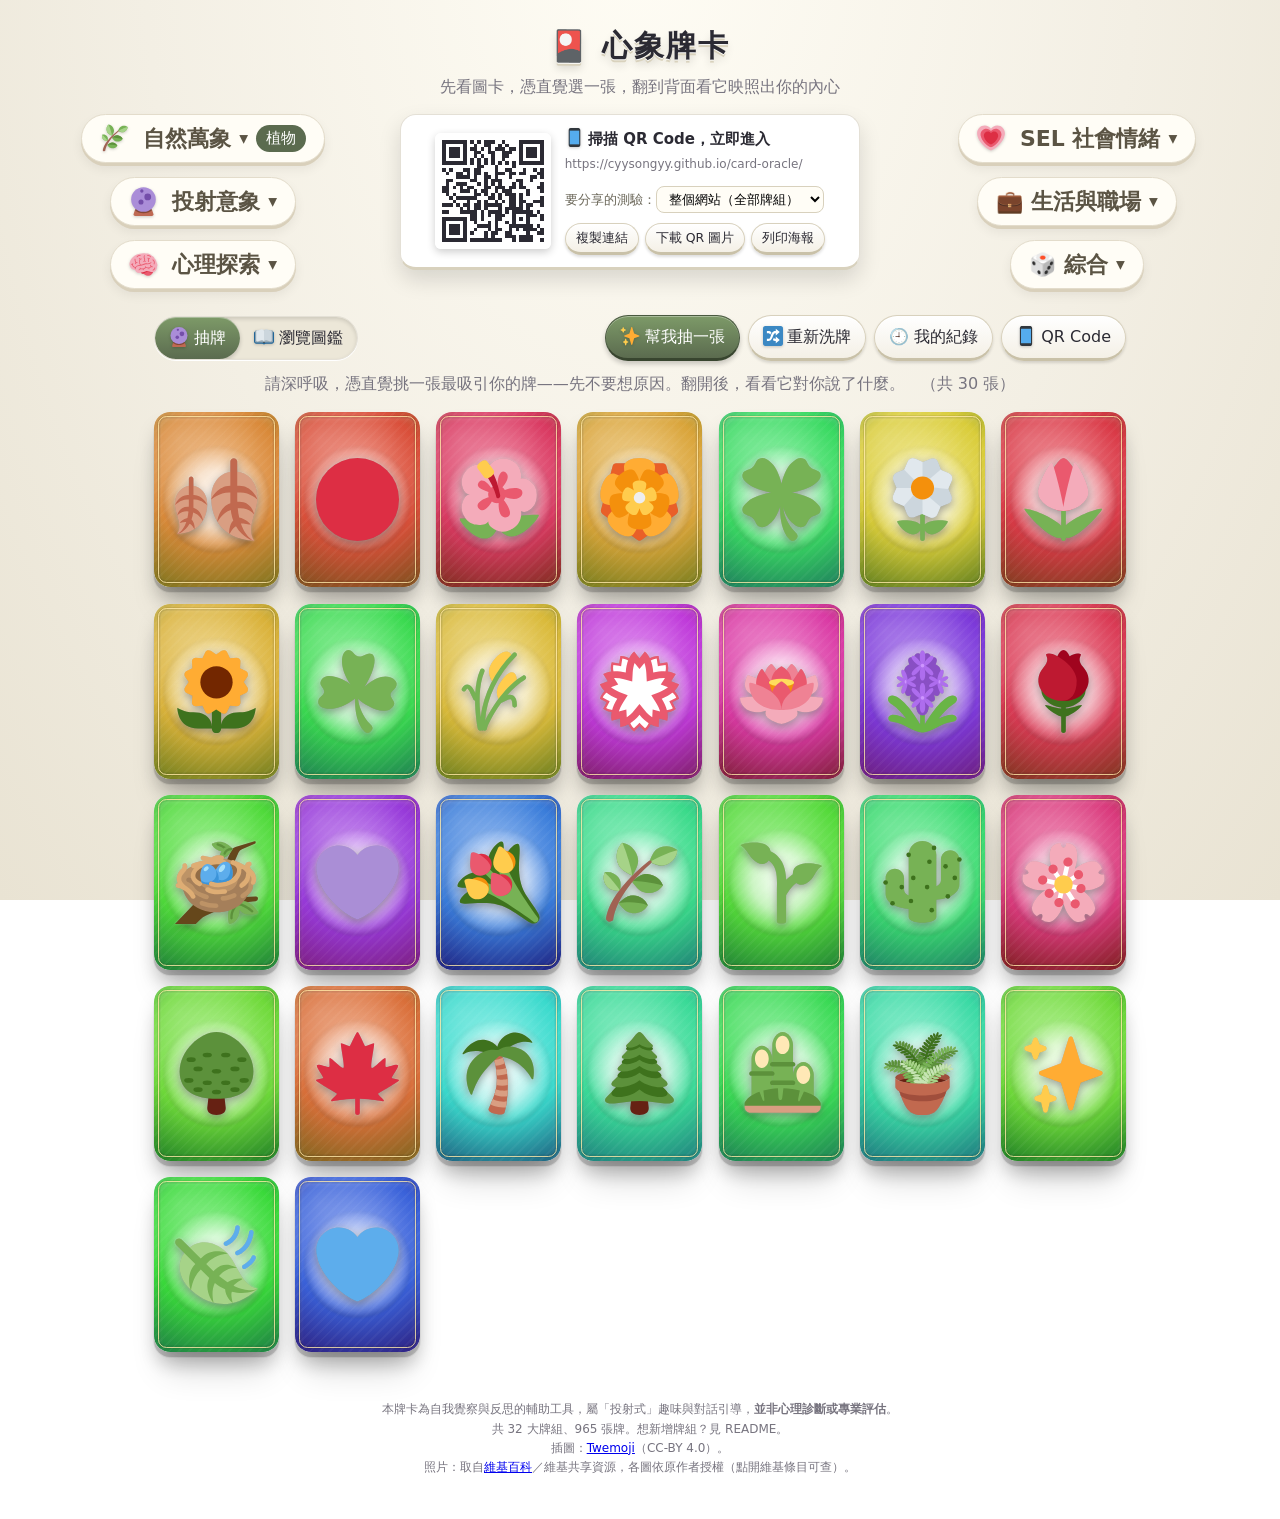
==== commit ed6304b0: "Desktop: spread category groups to both sides of QR panel Co-Authored-By: Claude Sonnet 5.5 <noreply" ====
--- a/deploy/index.html
+++ b/deploy/index.html
@@ -232,12 +232,28 @@
 .solotitle{font-size:22px;font-weight:700;color:#5b5444;text-align:center;margin:6px 0 2px}
 .solotitle:empty{display:none}
 
+/* v10 桌面版：分類按鈕分散在 QR 兩側，增加可視面積 */
+@media(min-width:1000px){
+  body:not(.solo) .hero{display:grid;grid-template-columns:1fr minmax(380px,480px) 1fr;grid-template-rows:repeat(3,auto);column-gap:28px;row-gap:14px;align-items:start;max-width:1500px;margin:0 auto;padding:0 18px}
+  body:not(.solo) .hero .qrhome{grid-column:2;grid-row:1/4;margin:0;align-self:start}
+  body:not(.solo) .hero #decks{display:contents}
+  body:not(.solo) .hero #decks .grp{margin:0;gap:10px;justify-content:center;align-content:flex-start}
+  body:not(.solo) .hero #decks .grp:nth-child(-n+3){grid-column:1}
+  body:not(.solo) .hero #decks .grp:nth-child(n+4){grid-column:3}
+  body:not(.solo) .hero #decks .grp:nth-child(1),body:not(.solo) .hero #decks .grp:nth-child(4){grid-row:1}
+  body:not(.solo) .hero #decks .grp:nth-child(2),body:not(.solo) .hero #decks .grp:nth-child(5){grid-row:2}
+  body:not(.solo) .hero #decks .grp:nth-child(3),body:not(.solo) .hero #decks .grp:nth-child(6){grid-row:3}
+  body:not(.solo) .hero #decks .glab{flex-basis:100%;justify-content:center;font-size:22px;margin:0}
+  body:not(.solo) .hero #decks button{font-size:19px;padding:8px 16px}
+}
+
 </style>
 </head>
 <body>
 <header class="top">
   <h1>🎴 心象牌卡</h1>
   <p class="sub">先看圖卡，憑直覺選一張，翻到背面看它映照出你的內心</p>
+  <div class="hero">
   <section class="qrhome" aria-label="掃描進入">
     <div id="qrhome" class="qrbox" role="img" aria-label="網站 QR Code"></div>
     <div class="qrtxt">
@@ -248,6 +264,7 @@
     </div>
   </section>
   <nav id="decks" class="tabs" aria-label="牌組"></nav>
+  </div>
 </header>
 
 <main>
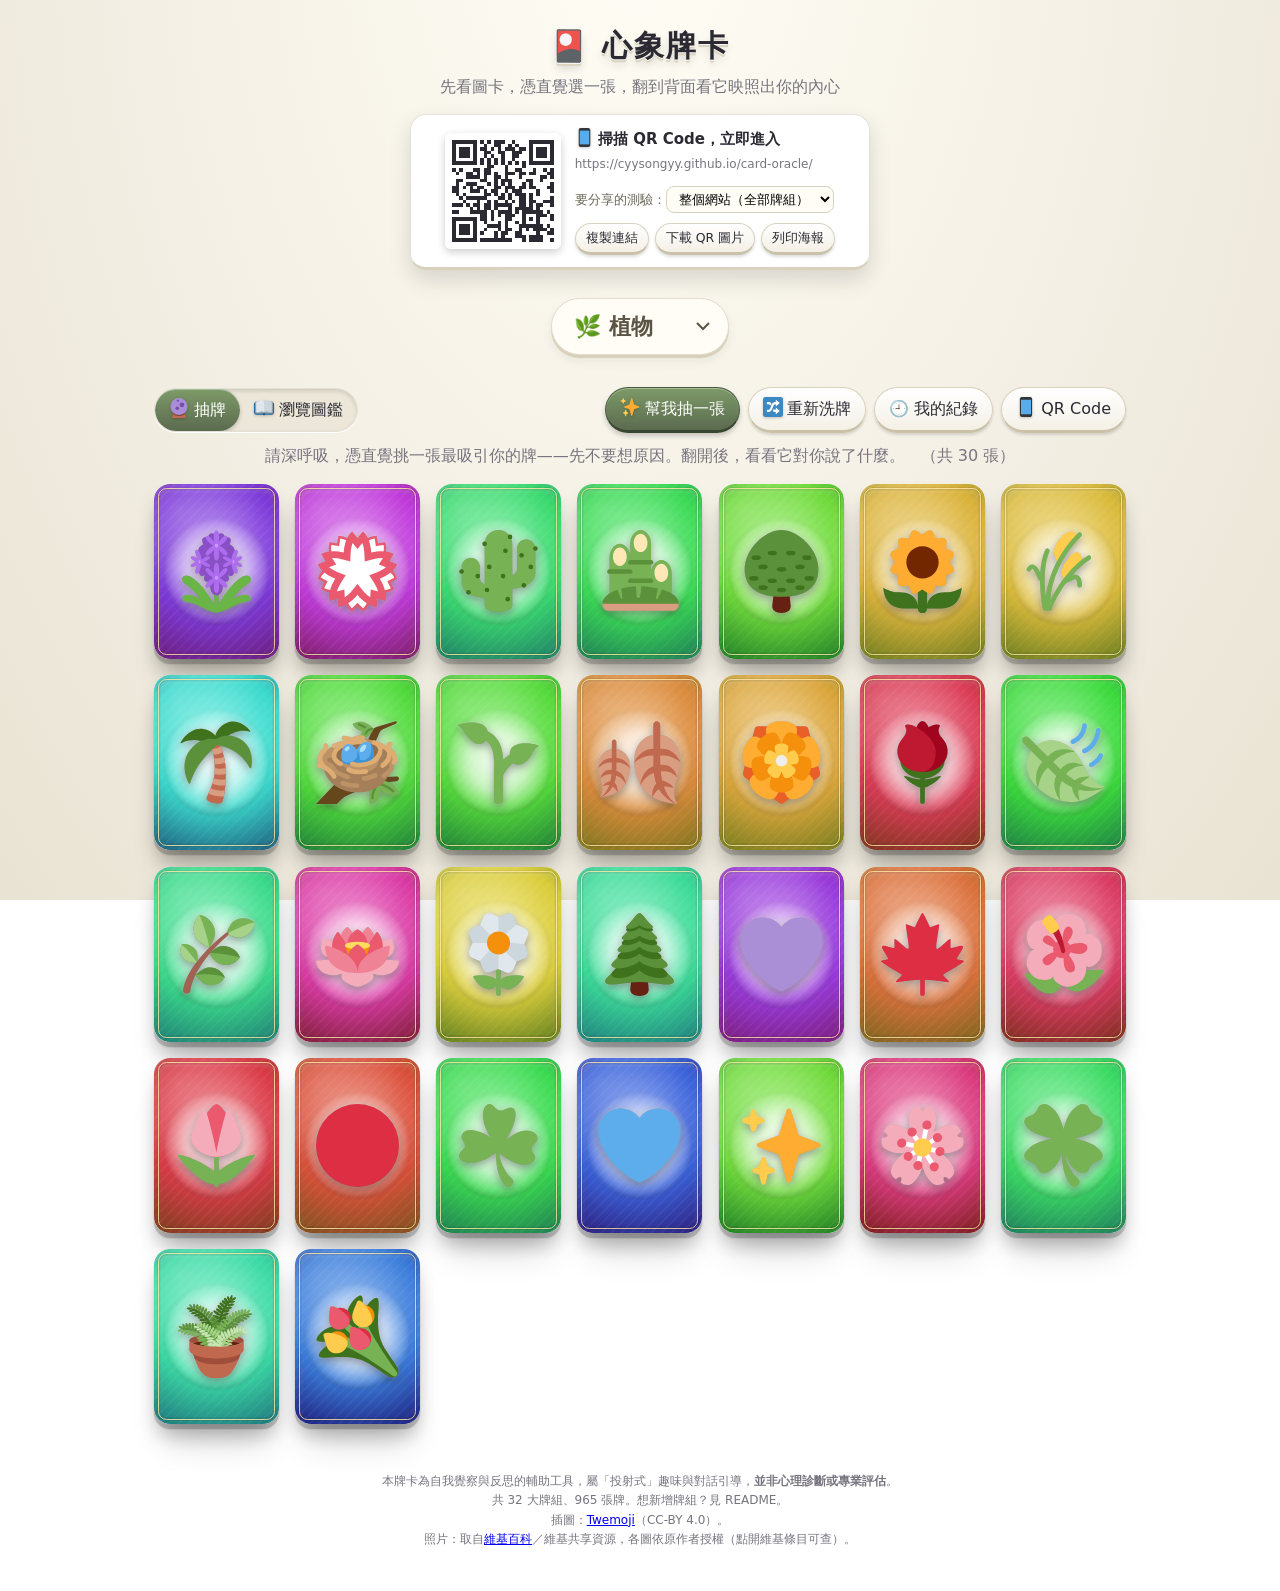
==== commit 2f96aeeb: "Replace category buttons with a single grouped dropdown deck picker Co-Authored-By: Claude Sonnet 5." ====
--- a/deploy/index.html
+++ b/deploy/index.html
@@ -232,20 +232,12 @@
 .solotitle{font-size:22px;font-weight:700;color:#5b5444;text-align:center;margin:6px 0 2px}
 .solotitle:empty{display:none}
 
-/* v10 桌面版：分類按鈕分散在 QR 兩側，增加可視面積 */
-@media(min-width:1000px){
-  body:not(.solo) .hero{display:grid;grid-template-columns:1fr minmax(380px,480px) 1fr;grid-template-rows:repeat(3,auto);column-gap:28px;row-gap:14px;align-items:start;max-width:1500px;margin:0 auto;padding:0 18px}
-  body:not(.solo) .hero .qrhome{grid-column:2;grid-row:1/4;margin:0;align-self:start}
-  body:not(.solo) .hero #decks{display:contents}
-  body:not(.solo) .hero #decks .grp{margin:0;gap:10px;justify-content:center;align-content:flex-start}
-  body:not(.solo) .hero #decks .grp:nth-child(-n+3){grid-column:1}
-  body:not(.solo) .hero #decks .grp:nth-child(n+4){grid-column:3}
-  body:not(.solo) .hero #decks .grp:nth-child(1),body:not(.solo) .hero #decks .grp:nth-child(4){grid-row:1}
-  body:not(.solo) .hero #decks .grp:nth-child(2),body:not(.solo) .hero #decks .grp:nth-child(5){grid-row:2}
-  body:not(.solo) .hero #decks .grp:nth-child(3),body:not(.solo) .hero #decks .grp:nth-child(6){grid-row:3}
-  body:not(.solo) .hero #decks .glab{flex-basis:100%;justify-content:center;font-size:22px;margin:0}
-  body:not(.solo) .hero #decks button{font-size:19px;padding:8px 16px}
-}
+
+/* v11 牌組改為下拉式選單 */
+.deckpick{display:flex;justify-content:center;margin:14px auto 6px}
+.deckpick select{font:inherit;font-size:22px;font-weight:700;color:#5b5444;padding:10px 44px 10px 22px;border-radius:999px;border:1px solid #e3dccb;background:#fffdf6 url("data:image/svg+xml;utf8,<svg xmlns='http://www.w3.org/2000/svg' width='14' height='9'><path d='M1 1l6 6 6-6' fill='none' stroke='%235b5444' stroke-width='2'/></svg>") no-repeat right 18px center;box-shadow:0 3px 0 #d9d0bb,0 6px 12px #0001;appearance:none;-webkit-appearance:none;cursor:pointer;max-width:92vw}
+.deckpick select:focus{outline:2px solid #7d9a68}
+@media(max-width:700px){.deckpick select{font-size:18px}}
 
 </style>
 </head>
@@ -2247,24 +2239,22 @@
       });
       box.appendChild(row0); emojifyAll("#decks button"); return;
     }
-    GROUPS.forEach(function (g, gi) {
-      var row = document.createElement("div"); row.className = "grp" + (openGroups[gi] ? " open" : "");
-      var lab = document.createElement("div"); lab.className = "glab"; lab.textContent = g[0];
-      lab.setAttribute("role", "button"); lab.tabIndex = 0; lab.setAttribute("aria-expanded", openGroups[gi] ? "true" : "false");
-      if (g[1].indexOf(state.deck) >= 0) { lab.className += " has"; lab.setAttribute("data-cur", DECKS[state.deck].name.replace("牌組", "")); }
-      var tog = function () { openGroups[gi] = !openGroups[gi]; renderTabs(); };
-      lab.onclick = tog; lab.onkeydown = function (e) { if (e.key === "Enter" || e.key === " ") { e.preventDefault(); tog(); } };
-      row.appendChild(lab);
+    var wrap = document.createElement("div"); wrap.className = "deckpick";
+    var sel = document.createElement("select"); sel.id = "deckPick"; sel.setAttribute("aria-label", "選擇牌組");
+    GROUPS.forEach(function (g) {
+      var og = document.createElement("optgroup"); og.label = g[0];
       g[1].forEach(function (id) {
         var d = DECKS[id]; if (!d) return;
-        var b = document.createElement("button");
-        b.textContent = d.emoji + " " + d.name.replace("牌組", "");
-        if (state.deck === id) b.className = "on";
-        b.onclick = function () { state.deck = id; reset(); renderTabs(); };
-        row.appendChild(b);
+        var op = document.createElement("option"); op.value = id; op.textContent = d.emoji + " " + d.name.replace("牌組", "");
+        if (state.deck === id) op.selected = true;
+        og.appendChild(op);
       });
-      box.appendChild(row);
+      if (og.children.length) sel.appendChild(og);
     });
+    sel.value = state.deck;
+    sel.onchange = function () { state.deck = sel.value; reset(); };
+    wrap.appendChild(sel); box.appendChild(wrap);
+    return;
     emojifyAll('#decks .glab, #decks button');
   }
 
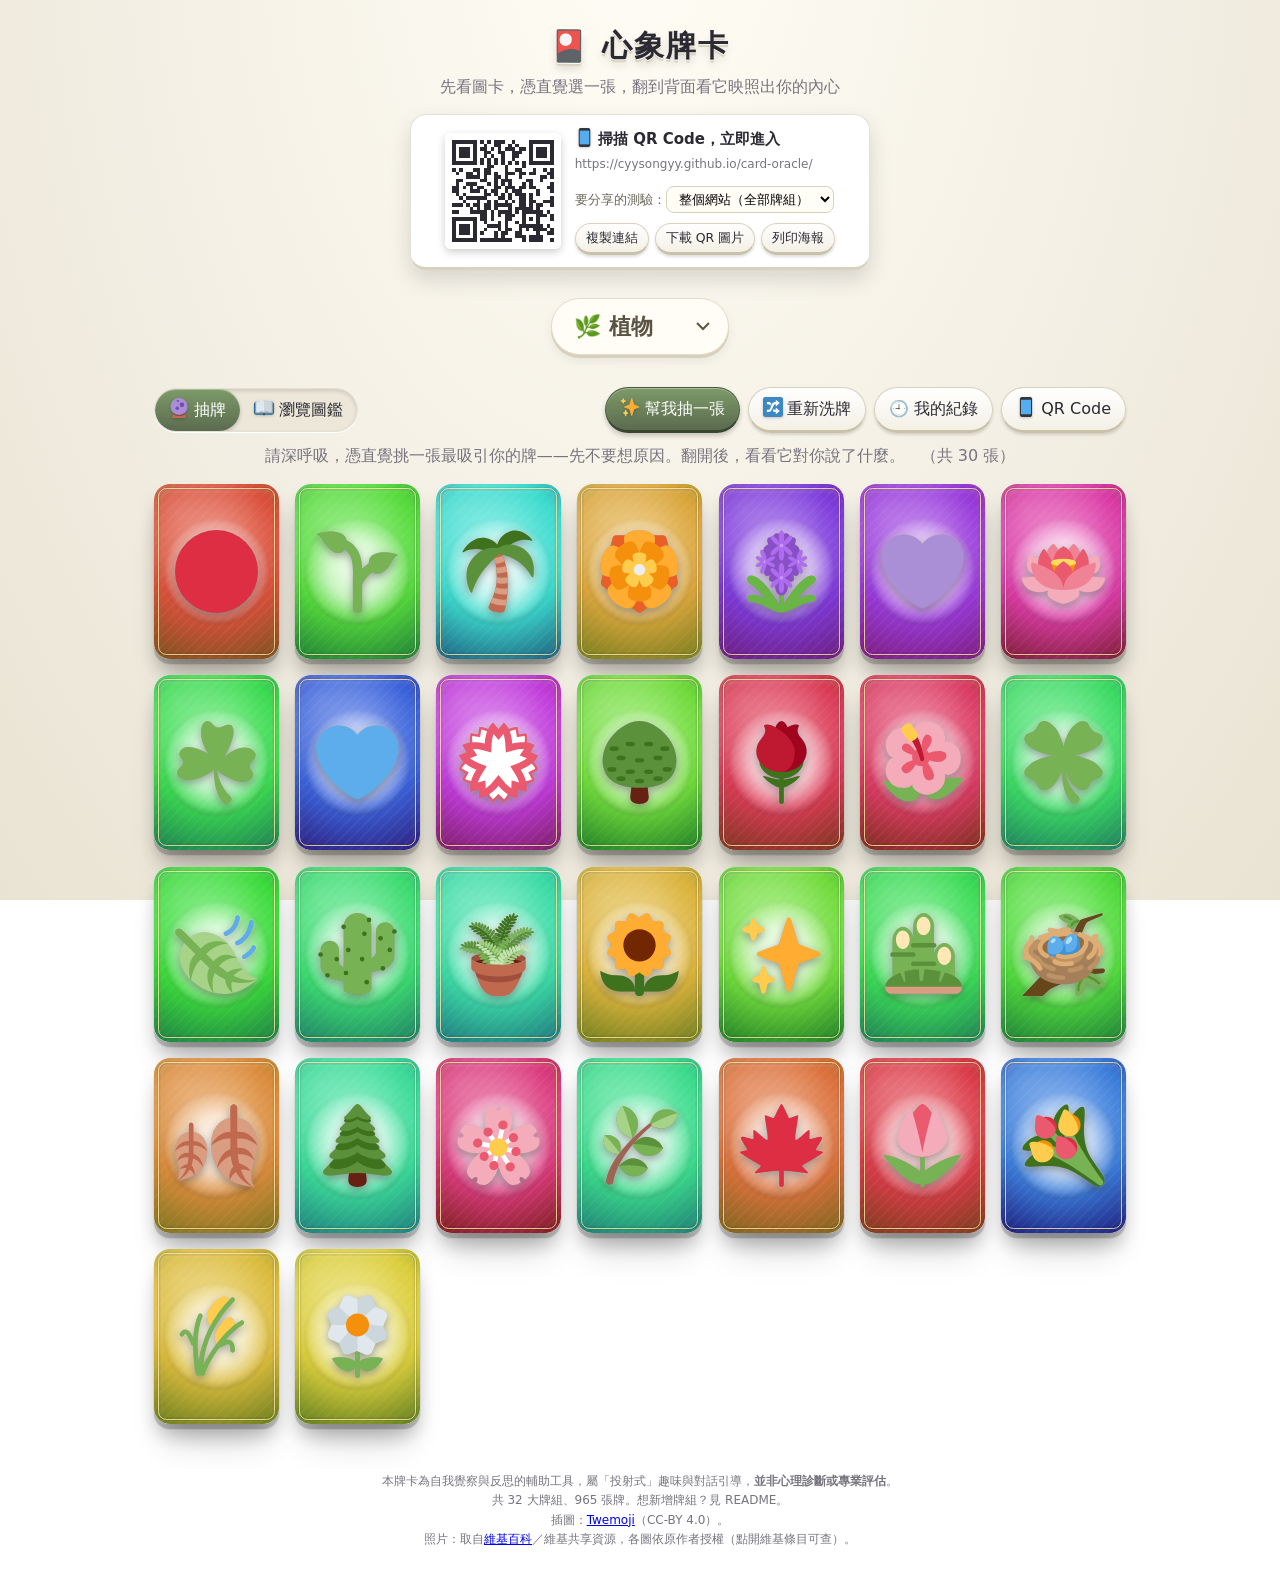
==== commit 76b46887: "Flip: swap faces at 90deg instead of 3D backface-visibility (fix mobile showing front on back) Co-Au" ====
--- a/deploy/index.html
+++ b/deploy/index.html
@@ -238,6 +238,13 @@
 .deckpick select{font:inherit;font-size:22px;font-weight:700;color:#5b5444;padding:10px 44px 10px 22px;border-radius:999px;border:1px solid #e3dccb;background:#fffdf6 url("data:image/svg+xml;utf8,<svg xmlns='http://www.w3.org/2000/svg' width='14' height='9'><path d='M1 1l6 6 6-6' fill='none' stroke='%235b5444' stroke-width='2'/></svg>") no-repeat right 18px center;box-shadow:0 3px 0 #d9d0bb,0 6px 12px #0001;appearance:none;-webkit-appearance:none;cursor:pointer;max-width:92vw}
 .deckpick select:focus{outline:2px solid #7d9a68}
 @media(max-width:700px){.deckpick select{font-size:18px}}
+
+/* v12 翻牌改為正反面切換（無 3D 背面隱藏），避免手機上正反面重疊 */
+.flip,.flip.open{transform:none;transform-style:flat;transition:none}
+.face.front,.face.back2{transform:none;-webkit-backface-visibility:visible;backface-visibility:visible}
+.face.back2{display:none}
+.flip.open .face.front{display:none}
+.flip.open .face.back2{display:block}
 
 </style>
 </head>
@@ -2212,6 +2219,16 @@
       '<p><span class="tag t-s">陰影面</span>' + esc(c.shadow) + '</p>' +
       '<p class="ask"><span class="tag t-a">自我提問</span>' + esc(c.ask) + '</p></div>';
   }
+  // 翻牌：不使用 3D 背面隱藏（手機 Safari 等會露出正面），改為轉到 90° 時切換正反面
+  function flipTo(fl, open) {
+    if (fl.classList.contains("open") === open) return;
+    if (!fl.animate) { fl.classList.toggle("open", open); return; }
+    var a1 = fl.animate([{ transform: "perspective(900px) rotateY(0deg)" }, { transform: "perspective(900px) rotateY(90deg)" }], { duration: 260, easing: "ease-in" });
+    a1.onfinish = function () {
+      fl.classList.toggle("open", open);
+      fl.animate([{ transform: "perspective(900px) rotateY(-90deg)" }, { transform: "perspective(900px) rotateY(0deg)" }], { duration: 260, easing: "ease-out" });
+    };
+  }
   function toast(msg) {
     var t = $("toast"); t.textContent = msg; t.hidden = false;
     clearTimeout(toast._t); toast._t = setTimeout(function () { t.hidden = true; }, 1800);
@@ -2285,7 +2302,7 @@
     var fl = $("flip"); fl.classList.remove("open");
     $("modal").hidden = false;
     clearTimeout(state.timer);
-    state.timer = setTimeout(function () { fl.classList.add("open"); }, 900);
+    state.timer = setTimeout(function () { flipTo(fl, true); }, 900);
     saveHistory(c);
   }
 
@@ -2329,7 +2346,7 @@
   $("btnRandom").onclick = function () {
     var c = state.order[Math.floor(Math.random() * state.order.length)]; openCard(c);
   };
-  $("flip").onclick = function () { clearTimeout(state.timer); $("flip").classList.toggle("open"); };
+  $("flip").onclick = function () { clearTimeout(state.timer); var f = $("flip"); flipTo(f, !f.classList.contains("open")); };
   $("btnHistory").onclick = showHistory;
   $("close").onclick = closeModal;
   $("closeHist").onclick = function () { $("hist").hidden = true; };
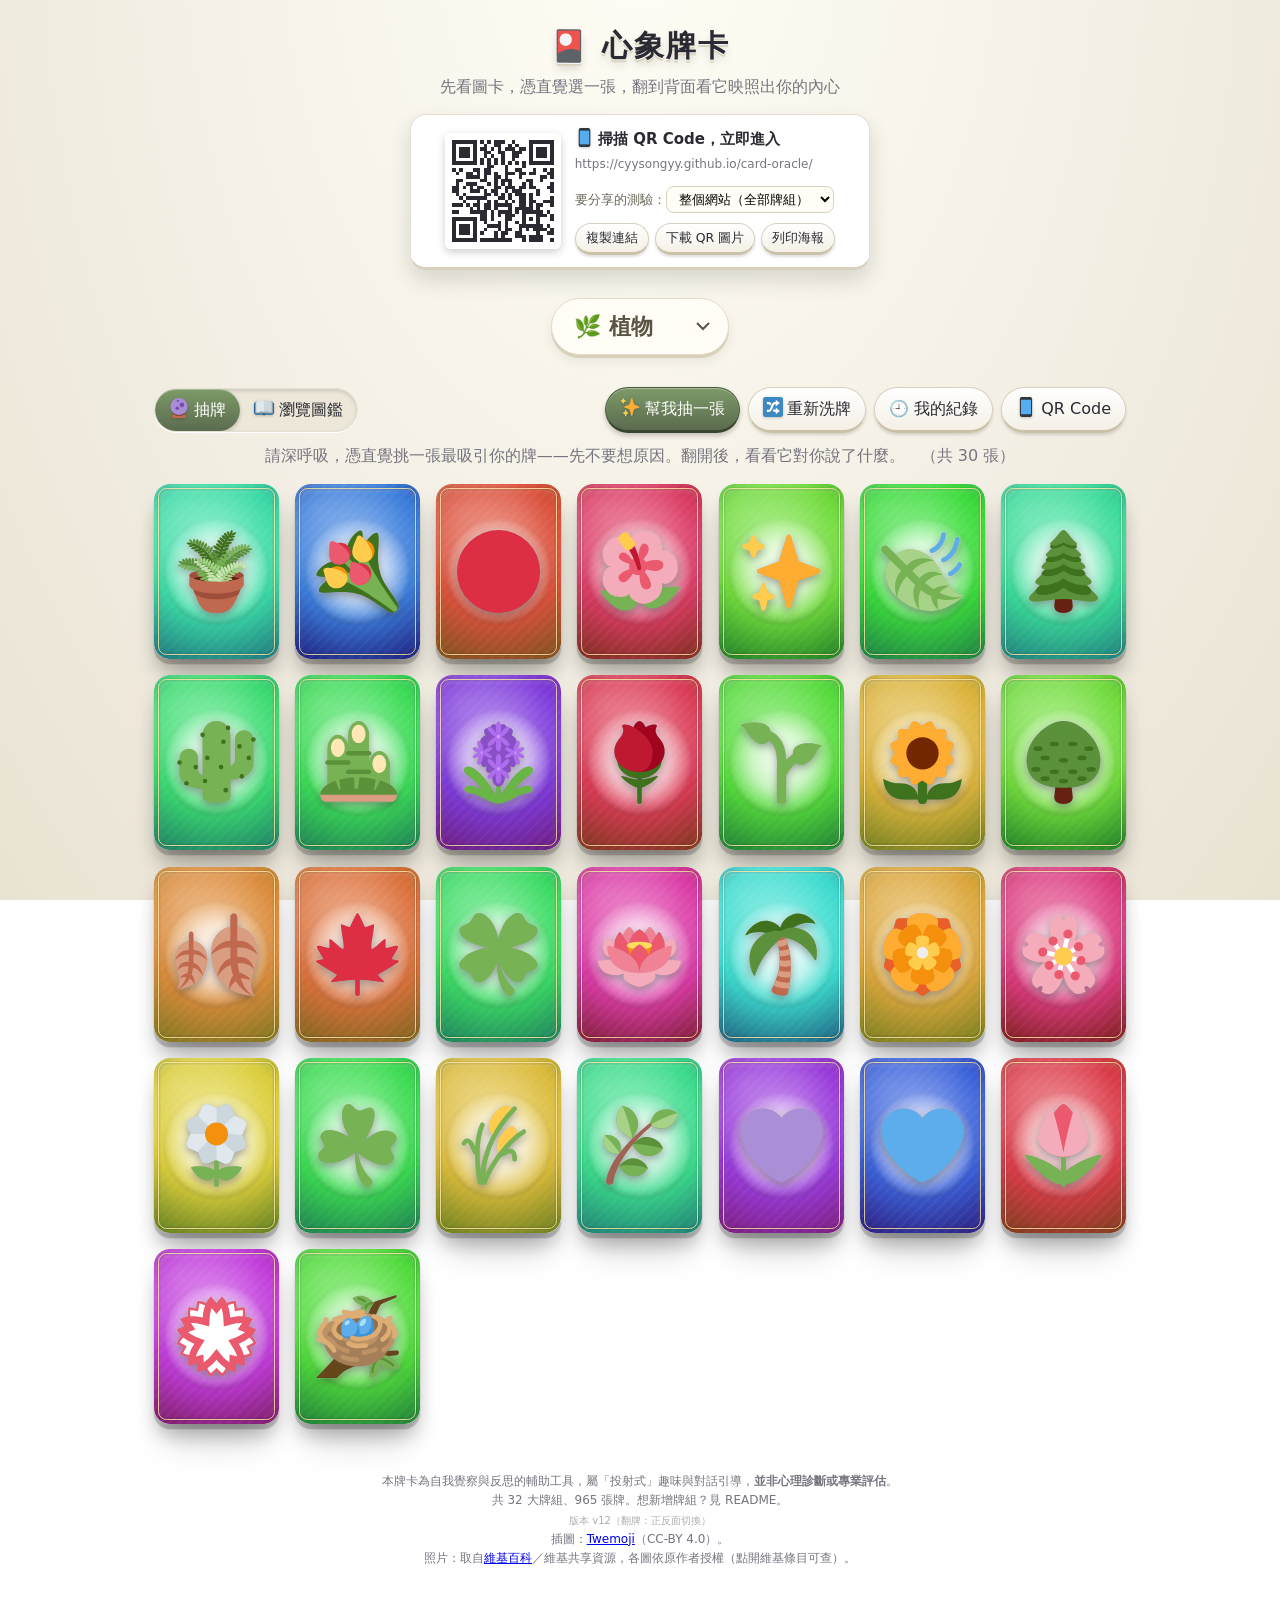
==== commit 2cb9fef1: "Add version stamp to footer" ====
--- a/deploy/index.html
+++ b/deploy/index.html
@@ -285,7 +285,7 @@
 
 <footer>
   <p>本牌卡為自我覺察與反思的輔助工具，屬「投射式」趣味與對話引導，<b>並非心理診斷或專業評估</b>。<br>
-  <span id="count"></span>想新增牌組？見 README。<br>插圖：<a href="https://github.com/jdecked/twemoji" target="_blank" rel="noopener">Twemoji</a>（CC-BY 4.0）。<br>照片：取自<a href="https://zh.wikipedia.org" target="_blank" rel="noopener">維基百科</a>／維基共享資源，各圖依原作者授權（點開維基條目可查）。</p>
+  <span id="count"></span>想新增牌組？見 README。<br><small style="opacity:.6">版本 v12（翻牌：正反面切換）</small><br>插圖：<a href="https://github.com/jdecked/twemoji" target="_blank" rel="noopener">Twemoji</a>（CC-BY 4.0）。<br>照片：取自<a href="https://zh.wikipedia.org" target="_blank" rel="noopener">維基百科</a>／維基共享資源，各圖依原作者授權（點開維基條目可查）。</p>
 </footer>
 
 <div id="modal" class="modal" hidden>
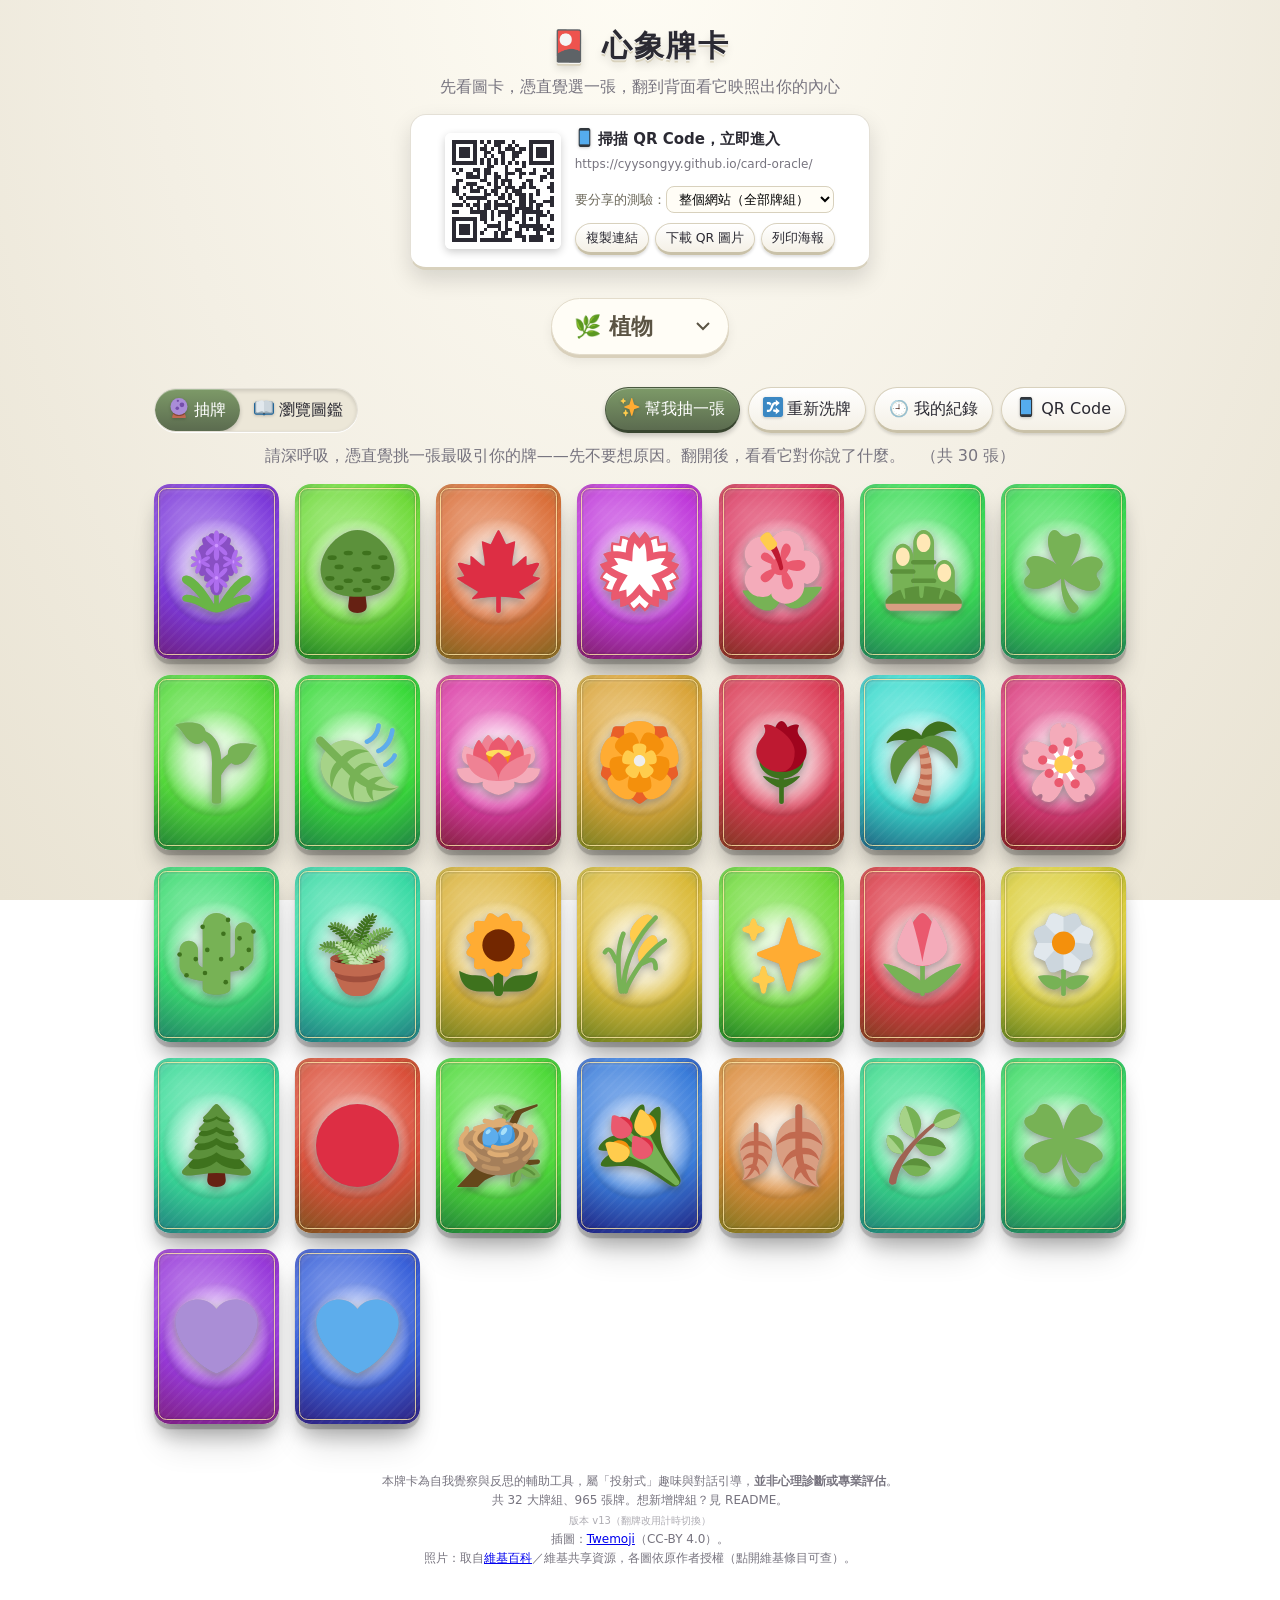
==== commit 4ac952df: "Flip via timers instead of WAAPI onfinish; v13 Co-Authored-By: Claude Sonnet 5.5 <noreply@anthropic." ====
--- a/deploy/index.html
+++ b/deploy/index.html
@@ -285,7 +285,7 @@
 
 <footer>
   <p>本牌卡為自我覺察與反思的輔助工具，屬「投射式」趣味與對話引導，<b>並非心理診斷或專業評估</b>。<br>
-  <span id="count"></span>想新增牌組？見 README。<br><small style="opacity:.6">版本 v12（翻牌：正反面切換）</small><br>插圖：<a href="https://github.com/jdecked/twemoji" target="_blank" rel="noopener">Twemoji</a>（CC-BY 4.0）。<br>照片：取自<a href="https://zh.wikipedia.org" target="_blank" rel="noopener">維基百科</a>／維基共享資源，各圖依原作者授權（點開維基條目可查）。</p>
+  <span id="count"></span>想新增牌組？見 README。<br><small style="opacity:.6">版本 v13（翻牌改用計時切換）</small><br>插圖：<a href="https://github.com/jdecked/twemoji" target="_blank" rel="noopener">Twemoji</a>（CC-BY 4.0）。<br>照片：取自<a href="https://zh.wikipedia.org" target="_blank" rel="noopener">維基百科</a>／維基共享資源，各圖依原作者授權（點開維基條目可查）。</p>
 </footer>
 
 <div id="modal" class="modal" hidden>
@@ -2222,12 +2222,18 @@
   // 翻牌：不使用 3D 背面隱藏（手機 Safari 等會露出正面），改為轉到 90° 時切換正反面
   function flipTo(fl, open) {
     if (fl.classList.contains("open") === open) return;
-    if (!fl.animate) { fl.classList.toggle("open", open); return; }
-    var a1 = fl.animate([{ transform: "perspective(900px) rotateY(0deg)" }, { transform: "perspective(900px) rotateY(90deg)" }], { duration: 260, easing: "ease-in" });
-    a1.onfinish = function () {
+    clearTimeout(fl._ft);
+    fl.style.transition = "transform .22s ease-in";
+    fl.style.transform = "perspective(900px) rotateY(90deg)";
+    fl._ft = setTimeout(function () {
       fl.classList.toggle("open", open);
-      fl.animate([{ transform: "perspective(900px) rotateY(-90deg)" }, { transform: "perspective(900px) rotateY(0deg)" }], { duration: 260, easing: "ease-out" });
-    };
+      fl.style.transition = "none";
+      fl.style.transform = "perspective(900px) rotateY(-90deg)";
+      void fl.offsetWidth;
+      fl.style.transition = "transform .22s ease-out";
+      fl.style.transform = "perspective(900px) rotateY(0deg)";
+      fl._ft = setTimeout(function () { fl.style.transition = ""; fl.style.transform = ""; }, 260);
+    }, 230);
   }
   function toast(msg) {
     var t = $("toast"); t.textContent = msg; t.hidden = false;
@@ -2299,7 +2305,7 @@
     state.current = c;
     $("front").innerHTML = face(c); loadPhotos($("front"));
     $("backface").innerHTML = backHtml(c);
-    var fl = $("flip"); fl.classList.remove("open");
+    var fl = $("flip"); clearTimeout(fl._ft); fl.style.transition = ""; fl.style.transform = ""; fl.classList.remove("open");
     $("modal").hidden = false;
     clearTimeout(state.timer);
     state.timer = setTimeout(function () { flipTo(fl, true); }, 900);
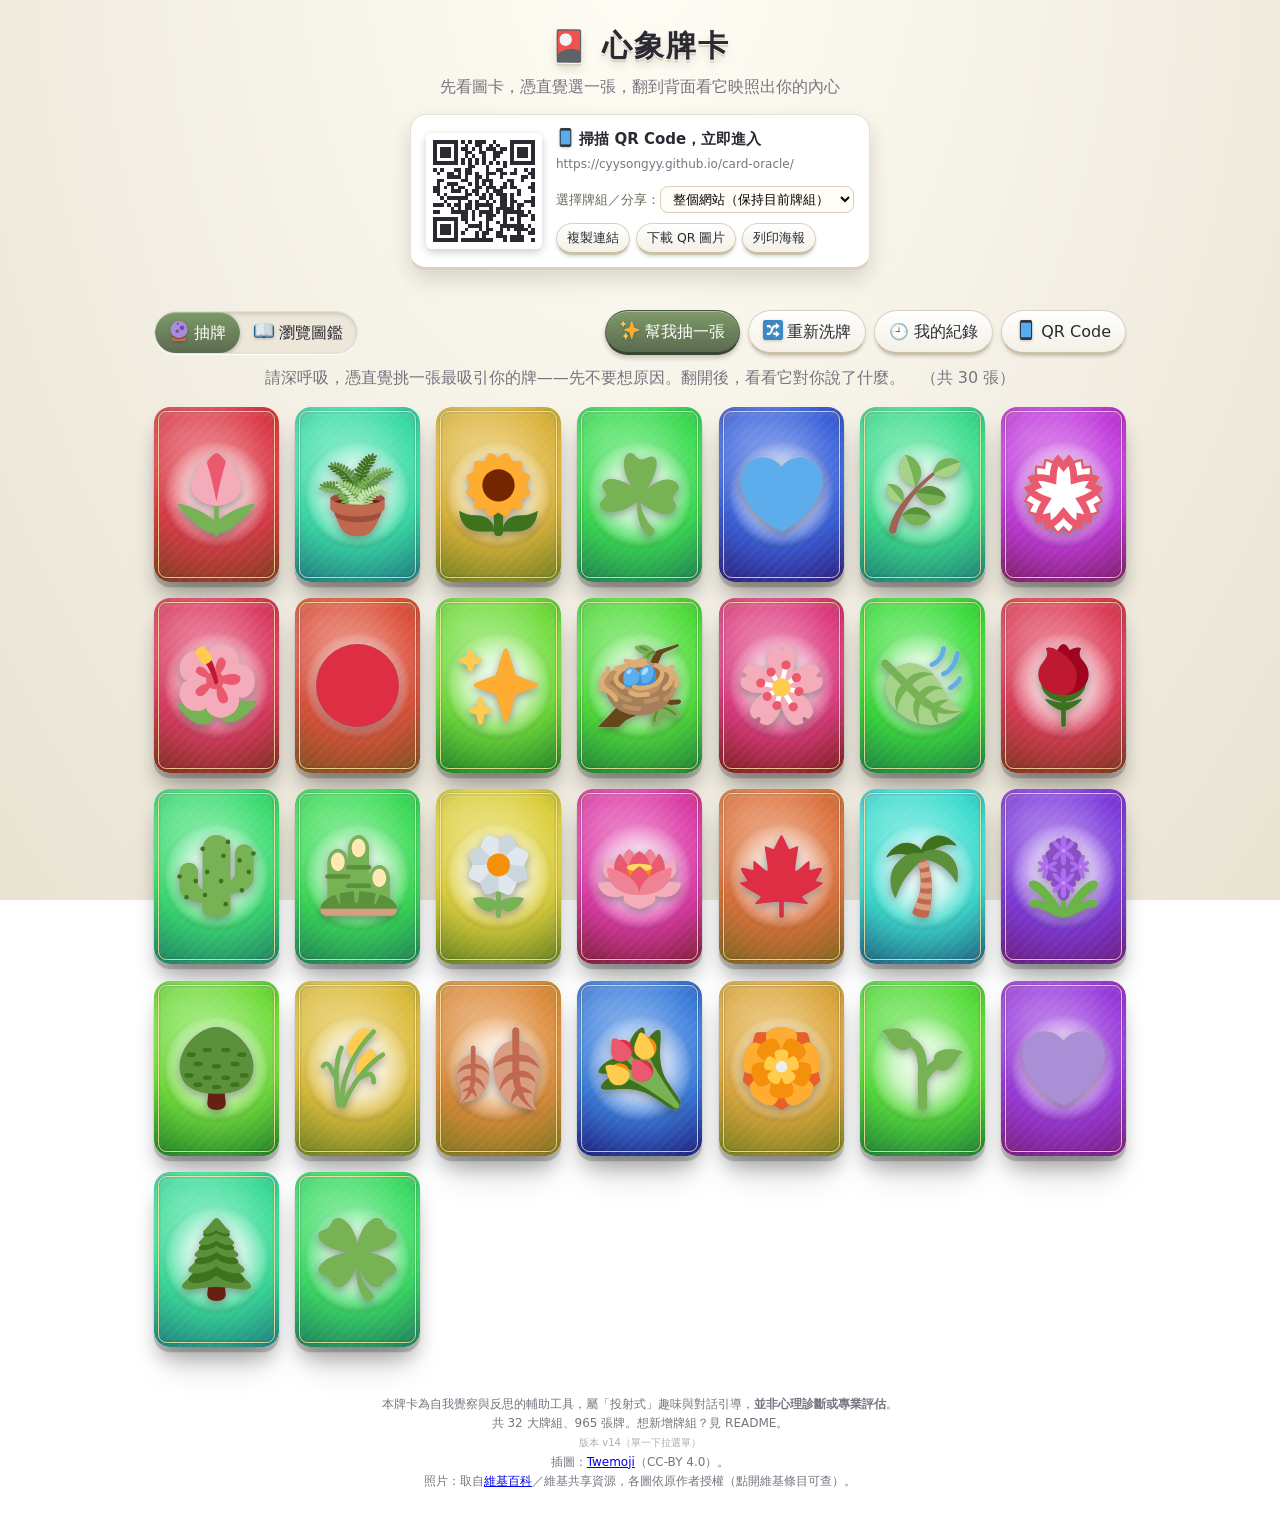
==== commit 7ff56647: "Remove lower deck dropdown; single dropdown selects deck and share QR (v14) Co-Authored-By: Claude S" ====
--- a/deploy/index.html
+++ b/deploy/index.html
@@ -258,7 +258,7 @@
     <div class="qrtxt">
       <b>📱 掃描 QR Code，立即進入</b>
       <span id="siteurl"></span>
-      <label class="sharepick">要分享的測驗：<select id="sharePick"></select></label>
+      <label class="sharepick">選擇牌組／分享：<select id="sharePick"></select></label>
       <div class="qracts"><button id="btnCopyLink">複製連結</button><button id="btnQRdl2">下載 QR 圖片</button><button id="btnQRprint2">列印海報</button></div>
     </div>
   </section>
@@ -285,7 +285,7 @@
 
 <footer>
   <p>本牌卡為自我覺察與反思的輔助工具，屬「投射式」趣味與對話引導，<b>並非心理診斷或專業評估</b>。<br>
-  <span id="count"></span>想新增牌組？見 README。<br><small style="opacity:.6">版本 v13（翻牌改用計時切換）</small><br>插圖：<a href="https://github.com/jdecked/twemoji" target="_blank" rel="noopener">Twemoji</a>（CC-BY 4.0）。<br>照片：取自<a href="https://zh.wikipedia.org" target="_blank" rel="noopener">維基百科</a>／維基共享資源，各圖依原作者授權（點開維基條目可查）。</p>
+  <span id="count"></span>想新增牌組？見 README。<br><small style="opacity:.6">版本 v14（單一下拉選單）</small><br>插圖：<a href="https://github.com/jdecked/twemoji" target="_blank" rel="noopener">Twemoji</a>（CC-BY 4.0）。<br>照片：取自<a href="https://zh.wikipedia.org" target="_blank" rel="noopener">維基百科</a>／維基共享資源，各圖依原作者授權（點開維基條目可查）。</p>
 </footer>
 
 <div id="modal" class="modal" hidden>
@@ -2262,21 +2262,6 @@
       });
       box.appendChild(row0); emojifyAll("#decks button"); return;
     }
-    var wrap = document.createElement("div"); wrap.className = "deckpick";
-    var sel = document.createElement("select"); sel.id = "deckPick"; sel.setAttribute("aria-label", "選擇牌組");
-    GROUPS.forEach(function (g) {
-      var og = document.createElement("optgroup"); og.label = g[0];
-      g[1].forEach(function (id) {
-        var d = DECKS[id]; if (!d) return;
-        var op = document.createElement("option"); op.value = id; op.textContent = d.emoji + " " + d.name.replace("牌組", "");
-        if (state.deck === id) op.selected = true;
-        og.appendChild(op);
-      });
-      if (og.children.length) sel.appendChild(og);
-    });
-    sel.value = state.deck;
-    sel.onchange = function () { state.deck = sel.value; reset(); };
-    wrap.appendChild(sel); box.appendChild(wrap);
     return;
     emojifyAll('#decks .glab, #decks button');
   }
@@ -2390,13 +2375,18 @@
   }
   (function () {
     var sel = $("sharePick"); if (!sel) return;
-    var o = document.createElement("option"); o.value = ""; o.textContent = "整個網站（全部牌組）"; sel.appendChild(o);
+    var o = document.createElement("option"); o.value = ""; o.textContent = "整個網站（保持目前牌組）"; sel.appendChild(o);
     GROUPS.forEach(function (g) {
       var og = document.createElement("optgroup"); og.label = g[0].replace(/^\S+\s/, "");
       g[1].forEach(function (id) { if (id === "mix" || !DECKS[id]) return; var op = document.createElement("option"); op.value = id; op.textContent = DECKS[id].emoji + " " + DECKS[id].name; og.appendChild(op); });
       if (og.children.length) sel.appendChild(og);
     });
-    sel.onchange = function () { shareId = sel.value; refreshShare(); };
+    var mo = document.createElement("option"); mo.value = "mix"; mo.textContent = "🎲 綜合（所有牌組）"; sel.appendChild(mo);
+    sel.onchange = function () {
+      var v = sel.value; shareId = (v === "mix") ? "" : v;
+      if (v) { state.deck = v; reset(); }
+      refreshShare();
+    };
   })();
   refreshShare();
   $("btnCopyLink").onclick = function () {
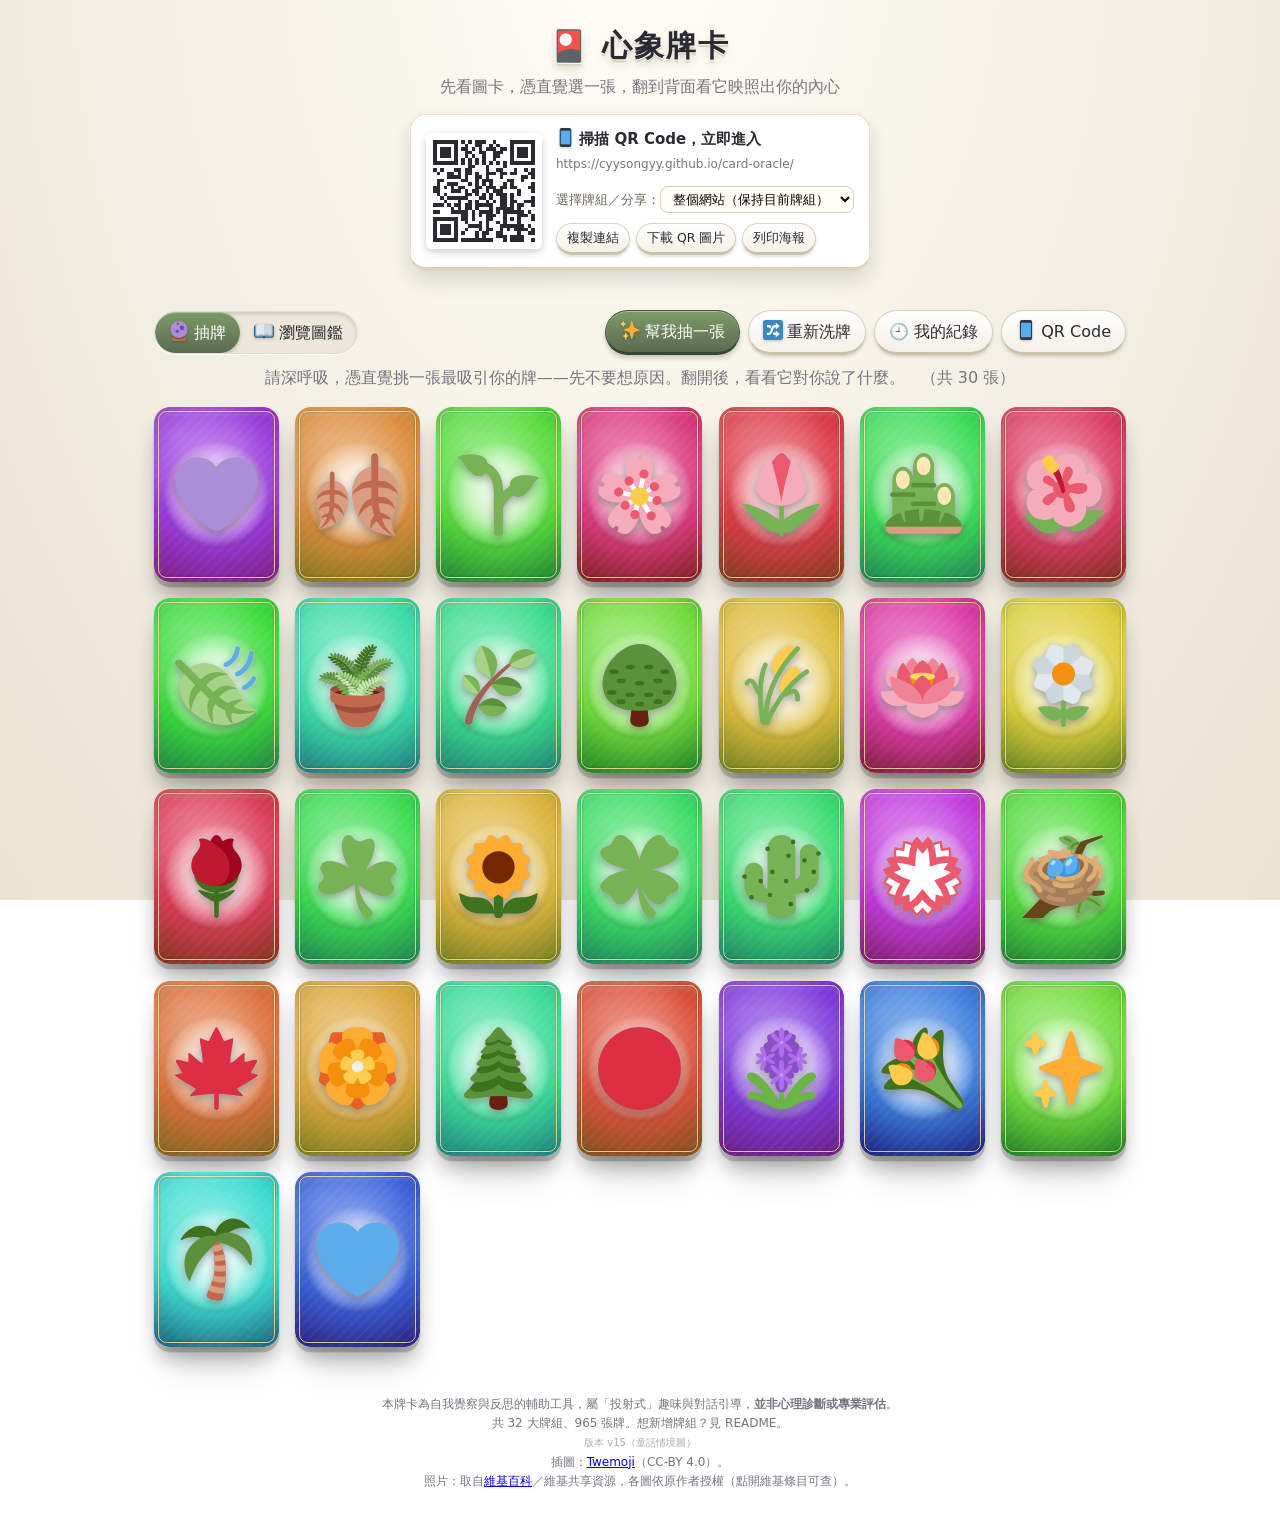
==== commit e49da975: "Fairytales: composed multi-emoji story scenes (v15) Co-Authored-By: Claude Sonnet 5.5 <noreply@anthr" ====
--- a/deploy/index.html
+++ b/deploy/index.html
@@ -246,6 +246,17 @@
 .flip.open .face.front{display:none}
 .flip.open .face.back2{display:block}
 
+/* v15 情境組合圖：多個圖示構成故事場景 */
+.cf .scn{position:relative;width:92%;aspect-ratio:1/1;z-index:1}
+.cf .scn .si{position:absolute;aspect-ratio:1/1;height:auto;filter:drop-shadow(0 .8cqw 0 #00000026) drop-shadow(0 2.4cqw 3cqw #0000005c)}
+.cf .scn span.si{font-size:22cqw;line-height:1;display:flex;align-items:center;justify-content:center}
+.cf .scn .s0{left:2%;top:18%;width:58%}
+.cf .scn .s1{right:0;top:0;width:38%}
+.cf .scn .s2{right:2%;bottom:2%;width:38%}
+.cf .scn .s3{left:6%;bottom:0;width:30%}
+.cf .scn.n2 .s0{left:4%;top:20%;width:62%}.cf .scn.n2 .s1{right:2%;top:auto;bottom:8%;width:40%}
+.cf .scn.n3 .s1{right:0;top:4%}.cf .scn.n3 .s2{right:6%;bottom:4%}
+
 </style>
 </head>
 <body>
@@ -285,7 +296,7 @@
 
 <footer>
   <p>本牌卡為自我覺察與反思的輔助工具，屬「投射式」趣味與對話引導，<b>並非心理診斷或專業評估</b>。<br>
-  <span id="count"></span>想新增牌組？見 README。<br><small style="opacity:.6">版本 v14（單一下拉選單）</small><br>插圖：<a href="https://github.com/jdecked/twemoji" target="_blank" rel="noopener">Twemoji</a>（CC-BY 4.0）。<br>照片：取自<a href="https://zh.wikipedia.org" target="_blank" rel="noopener">維基百科</a>／維基共享資源，各圖依原作者授權（點開維基條目可查）。</p>
+  <span id="count"></span>想新增牌組？見 README。<br><small style="opacity:.6">版本 v15（童話情境圖）</small><br>插圖：<a href="https://github.com/jdecked/twemoji" target="_blank" rel="noopener">Twemoji</a>（CC-BY 4.0）。<br>照片：取自<a href="https://zh.wikipedia.org" target="_blank" rel="noopener">維基百科</a>／維基共享資源，各圖依原作者授權（點開維基條目可查）。</p>
 </footer>
 
 <div id="modal" class="modal" hidden>
@@ -330,7 +341,7 @@
   window.DECKS[id] = { id: id, name: name, emoji: emoji, intro: intro,
     cards: rows.map(function (a, i) {
       return { id: prefix + (i + 1), name: a[0], en: a[1], emoji: a[2], hue: a[3], title: a[4],
-        meaning: a[5], light: a[6], shadow: a[7], ask: a[8], bg: a[9] || "", fg: a[10] || "" };
+        meaning: a[5], light: a[6], shadow: a[7], ask: a[8], bg: a[9] || "", fg: a[10] || "", scene: a[11] || "" };
     }) };
 };
 
@@ -1229,36 +1240,36 @@
 <script>
 /* 童話：選用公有領域的經典童話意象 */
 mkDeck("fairytales","童話","🏰","經典童話像是集體的夢。選一個你最有感覺的故事意象。","ft",[
-["灰姑娘","Cinderella","👠",200,"被看見的渴望","你渴望被認可。","善良、堅持","等待救援","我的玻璃鞋是什麼？"],
-["白雪公主","Snow White","🍎",0,"純真與誘惑","你面對嫉妒或誘惑。","純真","輕信","我該提防什麼？"],
-["睡美人","Sleeping Beauty","😴",270,"沉睡與覺醒","你在等待時機。","耐心","被動","我何時醒來？"],
-["小紅帽","Little Red Riding Hood","🧣",0,"天真與警覺","你學習辨識危險。","好奇","輕信","我該提防誰？"],
-["三隻小豬","Three Little Pigs","🐖",340,"準備與用心","你重視扎實準備。","務實","偷懶","我的房子夠堅固嗎？"],
-["醜小鴨","Ugly Duckling","🦢",200,"自我認同","你覺得格格不入。","潛力","自卑","我的天鵝在哪？"],
-["青蛙王子","Frog Prince","🐸",110,"接納外表","你需要看見本質。","接納","偏見","我該親吻什麼？"],
-["拇指姑娘","Thumbelina","🌷",330,"渺小中的勇氣","你覺得自己渺小。","堅韌","無力","我如何尋找歸屬？"],
-["豌豆公主","Princess and the Pea","🛏️",260,"敏感","你敏銳細膩。","辨別力","挑剔","什麼讓我睡不著？"],
-["糖果屋","Hansel and Gretel","🍬",30,"誘惑與機智","你面對甜蜜的陷阱。","機智","貪念","我該警覺的甜頭？"],
-["長髮公主","Rapunzel","🏰",50,"被困與自由","你被限制。","耐心","依賴","我的高塔是什麼？"],
-["魔鏡","Magic Mirror","🪞",260,"自我評價","你在意比較。","自覺","自貶","鏡子說我什麼？"],
-["南瓜馬車","Pumpkin Carriage","🎃",25,"轉變","你期待變身。","希望","短暫","我想變成什麼？"],
-["小美人魚","Little Mermaid","🧜",190,"為愛改變","你為嚮往付出。","勇敢","失去自己","我願為什麼付出？"],
-["七隻小羊","Wolf and Seven Kids","🐺",210,"警覺","你需要辨識偽裝。","機警","輕信","我該辨識誰？"],
-["龜兔賽跑","Tortoise and Hare","🐢",150,"堅持勝過速度","你重視持續。","毅力","自滿","我是龜還是兔？"],
-["國王新衣","Emperor's New Clothes","👑",45,"誠實與面子","你面對虛榮。","誠實","面子","誰說了真話？"],
-["賣火柴女孩","Little Match Girl","🕯️",30,"微光與渴望","你渴望溫暖。","希望","孤單","我的火柴是什麼？"],
-["魔豆","Jack and the Beanstalk","🌱",120,"冒險與成長","你願意冒險。","勇氣","貪心","我種下什麼？"],
-["神燈","Aladdin's Lamp","🪔",45,"願望","你有心願。","夢想","依賴","我的三個願望？"],
-["阿里巴巴","Ali Baba","🗝️",50,"寶藏與口令","你尋找機會。","機智","貪婪","我的芝麻開門？"],
-["吹笛人","Pied Piper","🎶",270,"誘引","你受吸引。","魅力","盲從","我跟隨誰？"],
-["魔毯","Magic Carpet","🧞",280,"自由飛行","你想飛越限制。","想像","逃避","我想飛去哪？"],
-["兔子洞","Rabbit Hole","🐇",340,"墜入奇境","你進入未知。","好奇","迷失","我想追哪隻兔子？"],
-["木偶奇遇","Pinocchio","🪵",30,"誠實與成長","你想成為真實的人。","成長","說謊","我要成為誰？"],
-["快樂王子","Happy Prince","🐦",210,"無私","你願意給予。","慈悲","犧牲","我能給予什麼？"],
-["狐狸與葡萄","Fox and Grapes","🍇",270,"合理化","你說服自己。","自我保護","酸葡萄","我真正想要什麼？"],
-["牧羊男孩","Boy Who Cried Wolf","🐑",120,"信任","你重視誠信。","警惕","失信","我是否被相信？"],
-["烏鴉喝水","Crow and Pitcher","🐦‍⬛",210,"智慧","你想出辦法。","機智","耗時","我可以怎麼想辦法？"],
-["仙子","Fairy Godmother","🧚",300,"貴人相助","你期待援助。","希望","依賴","誰是我的貴人？"]
+["灰姑娘","Cinderella","👠",200,"被看見的渴望","你渴望被認可。","善良、堅持","等待救援","我的玻璃鞋是什麼？","","","👠🎃🕛✨"],
+["白雪公主","Snow White","🍎",0,"純真與誘惑","你面對嫉妒或誘惑。","純真","輕信","我該提防什麼？","","","🍎👸🪞"],
+["睡美人","Sleeping Beauty","😴",270,"沉睡與覺醒","你在等待時機。","耐心","被動","我何時醒來？","","","👸😴🧵🌹"],
+["小紅帽","Little Red Riding Hood","🧣",0,"天真與警覺","你學習辨識危險。","好奇","輕信","我該提防誰？","","","👧🧺🐺🌲"],
+["三隻小豬","Three Little Pigs","🐖",340,"準備與用心","你重視扎實準備。","務實","偷懶","我的房子夠堅固嗎？","","","🐖🏠🐺🧱"],
+["醜小鴨","Ugly Duckling","🦢",200,"自我認同","你覺得格格不入。","潛力","自卑","我的天鵝在哪？","","","🦆🦢🥚🌊"],
+["青蛙王子","Frog Prince","🐸",110,"接納外表","你需要看見本質。","接納","偏見","我該親吻什麼？","","","🐸👑⚽👸"],
+["拇指姑娘","Thumbelina","🌷",330,"渺小中的勇氣","你覺得自己渺小。","堅韌","無力","我如何尋找歸屬？","","","🌷👧🐸🦋"],
+["豌豆公主","Princess and the Pea","🛏️",260,"敏感","你敏銳細膩。","辨別力","挑剔","什麼讓我睡不著？","","","🛏️👸🟢"],
+["糖果屋","Hansel and Gretel","🍬",30,"誘惑與機智","你面對甜蜜的陷阱。","機智","貪念","我該警覺的甜頭？","","","🏠🍬🧙👧"],
+["長髮公主","Rapunzel","🏰",50,"被困與自由","你被限制。","耐心","依賴","我的高塔是什麼？","","","🏰👸🧶🤴"],
+["魔鏡","Magic Mirror","🪞",260,"自我評價","你在意比較。","自覺","自貶","鏡子說我什麼？","","","🪞👸🧙"],
+["南瓜馬車","Pumpkin Carriage","🎃",25,"轉變","你期待變身。","希望","短暫","我想變成什麼？","","","🎃🐴🐭🧚"],
+["小美人魚","Little Mermaid","🧜",190,"為愛改變","你為嚮往付出。","勇敢","失去自己","我願為什麼付出？","","","🧜🌊🐚🤴"],
+["七隻小羊","Wolf and Seven Kids","🐺",210,"警覺","你需要辨識偽裝。","機警","輕信","我該辨識誰？","","","🐐🐺🕰️🐐"],
+["龜兔賽跑","Tortoise and Hare","🐢",150,"堅持勝過速度","你重視持續。","毅力","自滿","我是龜還是兔？","","","🐢🐇🏁💤"],
+["國王新衣","Emperor's New Clothes","👑",45,"誠實與面子","你面對虛榮。","誠實","面子","誰說了真話？","","","🤴🧵👀👦"],
+["賣火柴女孩","Little Match Girl","🕯️",30,"微光與渴望","你渴望溫暖。","希望","孤單","我的火柴是什麼？","","","👧🕯️❄️✨"],
+["魔豆","Jack and the Beanstalk","🌱",120,"冒險與成長","你願意冒險。","勇氣","貪心","我種下什麼？","","","🌱🫘☁️🏰"],
+["神燈","Aladdin's Lamp","🪔",45,"願望","你有心願。","夢想","依賴","我的三個願望？","","","🪔🧞✨"],
+["阿里巴巴","Ali Baba","🗝️",50,"寶藏與口令","你尋找機會。","機智","貪婪","我的芝麻開門？","","","🗝️🪨💰🐪"],
+["吹笛人","Pied Piper","🎶",270,"誘引","你受吸引。","魅力","盲從","我跟隨誰？","","","🪈🐀🏘️🧒"],
+["魔毯","Magic Carpet","🧞",280,"自由飛行","你想飛越限制。","想像","逃避","我想飛去哪？","","","🧞🕌🌙🏜️"],
+["兔子洞","Rabbit Hole","🐇",340,"墜入奇境","你進入未知。","好奇","迷失","我想追哪隻兔子？","","","🐇🕳️⏰🫖"],
+["木偶奇遇","Pinocchio","🪵",30,"誠實與成長","你想成為真實的人。","成長","說謊","我要成為誰？","","","🤥🪵🧚🐳"],
+["快樂王子","Happy Prince","🐦",210,"無私","你願意給予。","慈悲","犧牲","我能給予什麼？","","","🤴🐦💎🏙️"],
+["狐狸與葡萄","Fox and Grapes","🍇",270,"合理化","你說服自己。","自我保護","酸葡萄","我真正想要什麼？","","","🦊🍇🌿😒"],
+["牧羊男孩","Boy Who Cried Wolf","🐑",120,"信任","你重視誠信。","警惕","失信","我是否被相信？","","","👦🐑🐺📢"],
+["烏鴉喝水","Crow and Pitcher","🐦‍⬛",210,"智慧","你想出辦法。","機智","耗時","我可以怎麼想辦法？","","","🐦‍⬛🏺🪨💧"],
+["仙子","Fairy Godmother","🧚",300,"貴人相助","你期待援助。","希望","依賴","誰是我的貴人？","","","🧚✨🪄🌸"]
 ]);
 
 </script>
@@ -2084,7 +2095,7 @@
 </script>
 <script>
 /* Twemoji 向量插圖（Copyright Twitter, Inc & 其他貢獻者，CC-BY 4.0；jdecked/twemoji）內嵌以便離線與穩定載入 */
-window.TWSVG={"1f198":"<svg xmlns=\"http://www.w3.org/2000/svg\" viewBox=\"0 0 36 36\"><path fill=\"#DD2E44\" d=\"M36 32c0 2.209-1.791 4-4 4H4c-2.209 0-4-1.791-4-4V4c0-2.209 1.791-4 4-4h28c2.209 0 4 1.791 4 4v28z\"/><path d=\"M9.762 12.518c0 .78-.52 1.48-1.34 1.48-.82 0-1.46-.6-2.661-.6-.86 0-1.641.46-1.641 1.3 0 2.06 6.682.74 6.682 5.901 0 2.861-2.361 4.642-5.121 4.642-1.541 0-4.861-.36-4.861-2.24 0-.78.521-1.421 1.34-1.421.94 0 2.061.78 3.361.78 1.32 0 2.041-.74 2.041-1.721 0-2.36-6.682-.94-6.682-5.581 0-2.801 2.301-4.541 4.961-4.541 1.121 0 3.921.42 3.921 2.001zm1.358 5.361c0-4.161 2.801-7.362 6.882-7.362 4.02 0 6.881 3.3 6.881 7.362 0 4.141-2.78 7.361-6.881 7.361-4.061 0-6.882-3.22-6.882-7.361zm10.643 0c0-2.421-1.261-4.602-3.761-4.602-2.501 0-3.761 2.181-3.761 4.602 0 2.44 1.22 4.601 3.761 4.601 2.541-.001 3.761-2.161 3.761-4.601zm12.38-5.361c0 .78-.521 1.48-1.342 1.48s-1.459-.6-2.66-.6c-.859 0-1.641.46-1.641 1.3 0 2.06 6.682.74 6.682 5.901 0 2.861-2.359 4.642-5.121 4.642-1.539 0-4.861-.36-4.861-2.24 0-.78.521-1.421 1.342-1.421.939 0 2.061.78 3.359.78 1.32 0 2.041-.74 2.041-1.721 0-2.36-6.682-.94-6.682-5.581 0-2.801 2.301-4.541 4.961-4.541 1.121 0 3.922.42 3.922 2.001z\" fill=\"#FFF\"/></svg>","1f300":"<svg xmlns=\"http://www.w3.org/2000/svg\" viewBox=\"0 0 36 36\"><path fill=\"#55ACEE\" d=\"M35.782 24.518c-.13-.438-.422-.799-.821-1.016-.802-.436-1.879-.116-2.316.683-1.797 3.296-4.771 5.695-8.372 6.757-3.563 1.051-7.437.634-10.698-1.144-2.558-1.394-4.419-3.699-5.242-6.493-.74-2.514-.495-5.016.552-7.033-.363 1.605-.313 3.285.164 4.908.737 2.507 2.407 4.575 4.701 5.823 2.733 1.492 5.989 1.841 8.979.961 3.025-.892 5.521-2.906 7.026-5.672 1.832-3.358 2.246-7.228 1.165-10.898-1.08-3.669-3.524-6.698-6.883-8.529C19.984.657 15.165.14 10.738 1.446 6.261 2.764 2.566 5.746.332 9.843c-.451.826-.145 1.865.681 2.317.804.439 1.884.117 2.319-.682C5.127 8.183 8.1 5.784 11.703 4.723c3.563-1.048 7.438-.634 10.699 1.142 2.556 1.394 4.416 3.7 5.239 6.495.741 2.514.496 5.017-.552 7.033.363-1.604.315-3.285-.162-4.911-.739-2.504-2.409-4.573-4.702-5.824-2.734-1.49-5.99-1.838-8.98-.959-3.022.89-5.518 2.904-7.025 5.671-1.832 3.357-2.245 7.227-1.165 10.897 1.081 3.671 3.525 6.7 6.883 8.529 2.567 1.4 5.451 2.141 8.341 2.141 1.669 0 3.337-.242 4.958-.72 4.477-1.317 8.173-4.301 10.406-8.399.219-.399.269-.862.139-1.3zM16.784 14.002c.373-.11.758-.166 1.143-.166 1.779 0 3.372 1.193 3.875 2.901.629 2.138-.599 4.39-2.737 5.02-.373.11-.757.166-1.142.166-1.778 0-3.372-1.193-3.875-2.902-.63-2.137.598-4.389 2.736-5.019z\"/></svg>","1f303":"<svg xmlns=\"http://www.w3.org/2000/svg\" viewBox=\"0 0 36 36\"><path fill=\"#269\" d=\"M32 0H4C1.791 0 0 1.791 0 4v22h36V4c0-2.209-1.791-4-4-4z\"/><path fill=\"#3F484C\" d=\"M10 36V7l4-4h2l4 4v29zm23-25c0-1-1-1-1-1h-7s-1 0-1 1v25h9V11z\"/><path fill=\"#292F33\" d=\"M28 19c0-1-1-1-1-1h-8c-1 0-1 1-1 1v17h10V19zm-17 2H6v-7s0-1-1-1H0v19c0 2.209 1.791 4 4 4h8V22s0-1-1-1zm21 4c-1 0-1 1-1 1v10h1c2.209 0 4-1.791 4-4v-7h-4z\"/><path d=\"M8 31h2v2H8zm0-8h2v2H8zm-2 4h2v2H6zM16 9h2v2h-2zm0 4h2v2h-2zm-2 4h2v2h-2zm10 3h2v2h-2zm-2 4h2v2h-2zm-2 6h2v2h-2zm9-18h2v2h-2zm0 4h2v2h-2z\" fill=\"#FFCC4D\"/><g fill=\"#FFF\"><circle cx=\"10.5\" cy=\"2.5\" r=\".5\"/><circle cx=\"7.5\" cy=\"11.5\" r=\".5\"/><circle cx=\"22\" cy=\"5\" r=\"1\"/><circle cx=\"26.5\" cy=\"5.5\" r=\".5\"/><circle cx=\"31\" cy=\"3\" r=\"1\"/><circle cx=\"31.5\" cy=\"7.5\" r=\".5\"/><path d=\"M6.5 7C5.119 7 4 5.881 4 4.5c0-1.13.755-2.074 1.784-2.383C5.533 2.048 5.273 2 5 2 3.343 2 2 3.343 2 5s1.343 3 3 3c.959 0 1.803-.458 2.353-1.159C7.085 6.938 6.801 7 6.5 7z\"/></g></svg>","1f304":"<svg xmlns=\"http://www.w3.org/2000/svg\" viewBox=\"0 0 36 36\"><path fill=\"#FFCC4D\" d=\"M32 0H4C1.791 0 0 1.791 0 4v27h36V4c0-2.209-1.791-4-4-4z\"/><path fill=\"#F4900C\" d=\"M32.114 18.736c1.587-.451 1.587-1.147.001-1.599l-.559-.154L31 16.82v.005l-2.94-.891L30.383 14h-.014l.493-.322.497-.359c1.291-1.023 1.008-1.686-.629-1.498l-.636.089-.632.09h-.002l-2.979.339 1.77-3.18.309-.558c.802-1.44.281-1.963-1.158-1.163l-.558.282-.556.28h-.002L23.66 9.489 24 6.543V6.54l.08-.632.077-.638c.188-1.634-.492-1.915-1.516-.623l-.394.499-2.257 2.85-.819-2.881-.002-.005-.348-1.225c-.451-1.587-1.19-1.587-1.642 0l-.174.612-.174.613-.821 2.886-1.861-2.35-.001-.001-.395-.499-.397-.501c-1.023-1.29-1.704-1.007-1.515.629l.074.634.073.632v.001l.346 2.979-3.177-1.77-.557-.31c-1.441-.803-1.963-.281-1.161 1.16l.31.556 1.77 3.177-2.979-.346h-.001l-.632-.073-.635-.074c-1.636-.189-1.918.492-.629 1.515l.501.397.499.395.001.001 2.35 1.861-2.884.822-.612.174-.612.174c-1.587.452-1.587 1.19 0 1.642l1.225.348.004.002 2.881.819-2.851 2.258-.499.396c-1.292 1.023-1.011 1.705.623 1.517l.638-.08.632-.081h.002l2.948-.34L8 26.286v.002l-.28.556-.296.558c-.8 1.44-.271 1.96 1.169 1.158l.56-.309 3.185-1.77L12 29.46v.002l-.08.632-.077.635c-.189 1.637.491 1.918 1.514.627l.396-.5.395-.5 1.862-2.352.82 2.885v.001l.174.612.175.613c.452 1.586 1.105 1.586 1.557-.001L19 30.89v-.004l.905-2.882 1.905 2.352.416.5.407.5c1.022 1.29 1.71 1.01 1.521-.625l-.078-.637-.076-.633v-.003l-.34-2.947L26.284 28h.002l.557.28.558.295c1.44.803 1.963.272 1.16-1.167l-.28-.561L28 26.29v-.002l-1.489-2.628 2.947.34h.003l.633.08.637.077c1.635.189 1.915-.492.625-1.515l-.5-.396-.5-.395-2.352-1.947L30.886 19h.004l1.224-.264z\"/><circle fill=\"#FFE8B6\" cx=\"18\" cy=\"18\" r=\"9.63\"/><path fill=\"#5C913B\" d=\"M36 32v-4.739C33.114 23.448 27.818 17 25 17c-2.678 0-7.594 5.823-10.553 9.675V36H32c2.209 0 4-1.791 4-4z\"/><path fill=\"#3E721D\" d=\"M9 23c-2.249 0-6.078 4.109-9 7.707V32c0 2.209 1.791 4 4 4h18s-3.796-5.481-7.553-9.325C12.419 24.6 10.402 23 9 23z\"/></svg>","1f305":"<svg xmlns=\"http://www.w3.org/2000/svg\" viewBox=\"0 0 36 36\"><path fill=\"#FFCC4D\" d=\"M32 0H4C1.791 0 0 1.791 0 4v19h36V4c0-2.209-1.791-4-4-4z\"/><path fill=\"#F4900C\" d=\"M32.114 18.736c1.587-.451 1.587-1.147.001-1.599l-.559-.154L31 16.82v.005l-2.94-.891L30.383 14h-.014l.493-.322.497-.359c1.291-1.023 1.008-1.686-.629-1.498l-.636.089-.632.09h-.002l-2.979.339 1.77-3.18.309-.558c.802-1.44.281-1.963-1.158-1.163l-.558.282-.556.28h-.002L23.66 9.489 24 6.543V6.54l.08-.632.077-.638c.188-1.634-.492-1.915-1.516-.623l-.394.499-2.257 2.85-.819-2.881-.002-.005-.348-1.225c-.451-1.587-1.19-1.587-1.642 0l-.174.612-.174.613-.821 2.886-1.861-2.35-.001-.001-.395-.499-.397-.501c-1.023-1.29-1.704-1.007-1.515.629l.074.634.073.632v.001l.346 2.979-3.177-1.77-.557-.31c-1.441-.803-1.963-.281-1.161 1.16l.31.556 1.77 3.177-2.979-.346h-.001l-.632-.073-.635-.074c-1.636-.189-1.918.492-.629 1.515l.501.397.499.395.001.001 2.35 1.861-2.884.822-.612.174-.612.174c-1.587.452-1.587 1.19 0 1.642l1.225.348.004.002 2.881.819-2.851 2.258-.499.396c-1.292 1.023-1.011 1.705.623 1.517l.638-.08.632-.081h.002l2.948-.34L8 26.286v.002l-.28.556-.296.558c-.8 1.44-.271 1.96 1.169 1.158l.56-.309 3.185-1.77L12 29.46v.002l-.08.632-.077.635c-.189 1.637.491 1.918 1.514.627l.396-.5.395-.5 1.862-2.352.82 2.885v.001l.174.612.175.613c.452 1.586 1.105 1.586 1.557-.001L19 30.89v-.004l.905-2.882 1.905 2.352.416.5.407.5c1.022 1.29 1.71 1.01 1.521-.625l-.078-.637-.076-.633v-.003l-.34-2.947L26.284 28h.002l.557.28.558.295c1.44.803 1.963.272 1.16-1.167l-.28-.561L28 26.29v-.002l-1.489-2.628 2.947.34h.003l.633.08.637.077c1.635.189 1.915-.492.625-1.515l-.5-.396-.5-.395-2.352-1.947L30.886 19h.004l1.224-.264z\"/><circle fill=\"#FFE8B6\" cx=\"18\" cy=\"18\" r=\"9.63\"/><path fill=\"#269\" d=\"M0 22v10c0 2.209 1.791 4 4 4h28c2.209 0 4-1.791 4-4V22H0z\"/><path d=\"M22 28c-1.979 0-3.25-.749-4-1.437-.75.688-2.021 1.437-4 1.437-3.577 0-4.842-2.448-4.895-2.553-.247-.494-.047-1.095.447-1.342.491-.244 1.086-.049 1.336.437.046.082.834 1.458 3.112 1.458 2.298 0 3.08-1.4 3.112-1.46.177-.328.503-.524.899-.533.373.006.716.212.883.546C18.92 24.6 19.701 26 22 26s3.08-1.4 3.112-1.46c.26-.481.859-.673 1.345-.42.485.251.682.839.438 1.327C26.843 25.552 25.577 28 22 28zm4 6c-1.979 0-3.25-.749-4-1.437-.75.688-2.021 1.437-4 1.437s-3.25-.749-4-1.437c-.75.688-2.021 1.437-4 1.437-3.577 0-4.842-2.448-4.895-2.553-.247-.494-.047-1.095.447-1.342.491-.243 1.086-.049 1.336.437C6.934 30.624 7.722 32 10 32c2.298 0 3.08-1.4 3.112-1.46.177-.328.523-.534.899-.533.373.006.716.212.883.546C14.92 30.6 15.702 32 18 32c2.299 0 3.08-1.4 3.112-1.46.177-.328.53-.541.899-.533.373.006.716.212.883.546C22.92 30.6 23.701 32 26 32s3.08-1.4 3.112-1.46c.26-.481.86-.673 1.345-.42.485.251.682.839.438 1.327C30.843 31.552 29.577 34 26 34z\" fill=\"#3B88C3\"/></svg>","1f307":"<svg xmlns=\"http://www.w3.org/2000/svg\" viewBox=\"0 0 36 36\"><path fill=\"#FFCC4D\" d=\"M32 0H4C1.791 0 0 1.791 0 4v28h36V4c0-2.209-1.791-4-4-4z\"/><path fill=\"#F4900C\" d=\"M32.114 16.736c1.587-.451 1.587-1.147.001-1.599l-.559-.154L31 14.82v.005l-2.94-.891L30.383 12h-.014l.493-.322.497-.359c1.291-1.023 1.008-1.686-.629-1.498l-.636.089-.632.09h-.002l-2.979.339 1.77-3.18.309-.558c.802-1.44.281-1.963-1.158-1.163l-.558.282-.556.28h-.002L23.66 7.489 24 4.542v-.003l.08-.632.077-.638c.188-1.634-.492-1.915-1.516-.623l-.394.499-2.257 2.851-.819-2.881-.002-.005-.348-1.225c-.451-1.587-1.19-1.587-1.642 0l-.174.612-.174.613-.821 2.886-1.861-2.35-.001-.001-.395-.499-.397-.501c-1.023-1.29-1.704-1.007-1.515.629l.074.634.073.632v.001l.346 2.979-3.177-1.77-.557-.311c-1.441-.802-1.963-.28-1.161 1.161l.31.556 1.77 3.177-2.979-.346h-.001l-.632-.073-.635-.074c-1.636-.189-1.918.492-.629 1.515l.501.397.499.395.001.001 2.35 1.861-2.884.822-.612.174-.612.174c-1.587.452-1.587 1.19 0 1.642l1.225.348.004.002 2.881.819-2.851 2.258-.499.396c-1.292 1.023-1.011 1.705.623 1.517l.638-.08.632-.081h.002l2.948-.34L8 24.286v.002l-.28.556-.296.559c-.8 1.44-.271 1.96 1.169 1.158l.56-.309 3.185-1.77L12 27.46v.002l-.08.632-.077.635c-.189 1.637.491 1.918 1.514.627l.396-.5.395-.5 1.862-2.352.82 2.885v.001l.174.612.175.613c.452 1.586 1.105 1.586 1.557-.001L19 28.89v-.004l.905-2.882 1.905 2.352.416.5.407.5c1.022 1.29 1.71 1.01 1.521-.625l-.078-.637-.076-.633v-.003l-.34-2.947L26.284 26h.002l.557.28.558.295c1.44.803 1.963.273 1.16-1.167l-.28-.56L28 24.29v-.002l-1.489-2.628 2.947.34h.003l.633.08.637.077c1.635.188 1.915-.492.625-1.515l-.5-.395-.5-.395-2.352-1.947L30.886 17h.004l1.224-.264z\"/><circle fill=\"#FFE8B6\" cx=\"18\" cy=\"16\" r=\"9.63\"/><path fill=\"#485359\" d=\"M10 36V15l4-4h2l4 4v21zm23-17c0-1-1-1-1-1h-7s-1 0-1 1v17h9V19z\"/><path fill=\"#292F33\" d=\"M28 25c0-1-1-1-1-1h-8c-1 0-1 1-1 1v11h10V25zm-17 2H6v-5s0-1-1-1H0v11c0 2.209 1.791 4 4 4h8v-8s0-1-1-1zm21 4c-1 0-1 1-1 1v4h1c2.209 0 4-1.791 4-4v-1h-4z\"/><path d=\"M8 29h2v2H8zm-2 4h2v2H6zm10-16h2v2h-2zm0 4h2v2h-2zm-2 4h2v2h-2zm10 1h2v2h-2zm-2 4h2v2h-2zm7-10h2v2h-2zm0 4h2v2h-2z\" fill=\"#FFCC4D\"/></svg>","1f308":"<svg xmlns=\"http://www.w3.org/2000/svg\" viewBox=\"0 0 36 36\"><path fill=\"#8767AC\" d=\"M36 1C16.118 1 1 16.118 1 36h17.042c0-9.917 8.042-17.958 17.958-17.958V1z\"/><path fill=\"#EB2027\" d=\"M0 35.999h3.042c0-18.189 14.734-32.935 32.917-32.957V0C16.095.023 0 16.131 0 35.999z\"/><path fill=\"#F19020\" d=\"M3.083 36h3C6.083 19.468 19.473 6.065 36 6.043v-3C17.817 3.065 3.083 17.811 3.083 36z\"/><path fill=\"#FFCB4C\" d=\"M6.083 36h3C9.083 21.125 21.13 9.065 36 9.043v-3C19.473 6.065 6.083 19.468 6.083 36z\"/><path fill=\"#5C903F\" d=\"M9.083 36h3c0-13.217 10.705-23.935 23.917-23.957v-3C21.13 9.065 9.083 21.125 9.083 36z\"/><path fill=\"#226798\" d=\"M12.083 36h3c0-11.56 9.362-20.934 20.917-20.956v-3.001C22.788 12.065 12.083 22.783 12.083 36z\"/></svg>","1f309":"<svg xmlns=\"http://www.w3.org/2000/svg\" viewBox=\"0 0 36 36\"><path fill=\"#004A77\" d=\"M36 32c0 2.209-1.791 4-4 4H4c-2.209 0-4-1.791-4-4V4c0-2.209 1.791-4 4-4h28c2.209 0 4 1.791 4 4v28z\"/><path fill=\"#FE5011\" d=\"M32 23.958c1.575.963 2.957 1.676 4 2.171v-2.07C32.465 22.229 25.013 17.594 20 9c0 0 0-2-2-2s-2 2-2 2C10.987 17.594 3.535 22.229 0 24.059v2.07c1.043-.495 2.425-1.208 4-2.171V27H0v4h16v5h4v-5h16v-4h-4v-3.042zM30 27h-4v-7.435c1.362 1.186 2.716 2.214 4 3.095V27zM6 22.659c1.284-.88 2.637-1.908 4-3.094V27H6v-4.341zM12 27v-9.292c1.384-1.375 2.74-2.923 4-4.655V27h-4zm8-13.946c1.26 1.731 2.616 3.28 4 4.655V27h-4V13.054z\"/><g fill=\"#FFF\"><path d=\"M6.5 7C5.119 7 4 5.881 4 4.5c0-1.13.755-2.074 1.784-2.383C5.533 2.048 5.273 2 5 2 3.343 2 2 3.343 2 5s1.343 3 3 3c.959 0 1.803-.458 2.353-1.159C7.085 6.938 6.801 7 6.5 7z\"/><circle cx=\"10.5\" cy=\"2.5\" r=\".5\"/><circle cx=\"26.5\" cy=\"11.5\" r=\".5\"/><circle cx=\"7.5\" cy=\"11.5\" r=\".5\"/><circle cx=\"22\" cy=\"5\" r=\"1\"/><circle cx=\"4\" cy=\"17\" r=\"1\"/><circle cx=\"12\" cy=\"7\" r=\"1\"/><circle cx=\"32\" cy=\"17\" r=\"1\"/><circle cx=\"26.5\" cy=\"5.5\" r=\".5\"/><circle cx=\"31\" cy=\"3\" r=\"1\"/><circle cx=\"31.5\" cy=\"7.5\" r=\".5\"/></g></svg>","1f30a":"<svg xmlns=\"http://www.w3.org/2000/svg\" viewBox=\"0 0 36 36\"><path fill=\"#269\" d=\"M33.398 23.678c-7.562 4.875-20.062-.438-18.375-8.062 1.479-6.684 9.419-4.763 11.225-3.861 1.806.902.713-3.889-3.475-5.327C17.1 4.48 10.156 4.893 7.961 14.678c-1.5 6.687 1.438 16.062 12.719 16.187 11.281.125 12.718-7.187 12.718-7.187z\"/><path fill=\"#55ACEE\" d=\"M35.988 25.193c0-2.146-2.754-2.334-4-1.119-2.994 2.919-7.402 4.012-13.298 2.861-10.25-2-10.341-14.014-3.333-17.441 3.791-1.854 8.289.341 9.999 1.655 1.488 1.143 4.334 2.66 4.185.752C29.223 7.839 21.262-.86 10.595 4.64-.071 10.14 0 22.553 0 24.803v7.25C0 34.262 1.814 36 4.023 36h28C34.232 36 36 34.262 36 32.053c0 0-.004-6.854-.012-6.86z\"/></svg>","1f30b":"<svg xmlns=\"http://www.w3.org/2000/svg\" viewBox=\"0 0 36 36\"><path fill=\"#292F33\" d=\"M12 36V16s-1.17 1.053-2.354 1.929c-.313.231-1.977.79-2.312 1.04-1.762 1.315-2.552 3.841-2.792 4.167C4.083 23.76 0 36 0 36h12z\"/><path fill=\"#4B545D\" d=\"M32 36l-5.5-17.75-8.5-5.656-6.458 2.208C11.135 15.583 10 18.25 10 18.25L8.75 22 0 36h32z\"/><path fill=\"#292F33\" d=\"M18.135 25.726c-.145-.513-.026-.97-.177-1.476-.148-.499-.566-1.047-.693-1.478-.265-.899-.454-1.583-.445-1.772.024-.469.894-.401 1.102.469.293 1.224.688 1.594.688 1.594s.084-3.381-.632-4.068c.145-.231.289-.476.418-.744.625-1.292.646-2.104.646-2.104S16.521 19.208 15.82 21c-.701 1.792 1 8 1 8l-4 7h4.467s-.474-1.469-.467-1.969c.007-.5 1.899-3.688 2-5.031.041-.545-.285-1.861-.685-3.274zm15.74.024c-.515-.586-1.841-1.42-3.128-2.154 0 0-2.335-5.596-3.622-7.263s-3.667-3-3.667-3l-2.646 1.479s1.705 1.446 2.646 3.062.689 3.519.745 3.908c.067.467.059.973.588 1.759 1.045 1.553 1.726 1.541 2.183 2.276.049.145.099.291.15.432.14.385.68.656.792 1.021.175.576.878 2.284.682 3.09-.106.437-.224 1.521-.307 2.014-.341 2.043.766 3.626.766 3.626H36s-1-8.969-2.125-10.25z\"/><path fill=\"#FFAC33\" d=\"M26.098 22.256c-.772-.754-1.187-1.898-1.229-3.294.173-1.667-4.662-4.923-4.662-4.923l-1.915.316s4.112 1.681 4.708 4.453c.297 1.381-.107 3.271-.208 4.11-.136 1.119.661 1.768.875 2.832.111.55.007 1.694-.14 2.878-.075.602-.348 1.175-.422 1.726-.192 1.424-.12 2.472.229 1.812.422-.796.653-1.922 1.263-3.606.293-.81.311-1.743.239-2.811-.031-.461.111-1.009.061-1.521-.051-.528-.294-1.02-.333-1.604-.011-.166.03-.738.092-1.444.074.012.146.054.216.172.938 1.562.764 3.025 1.276 2.581.41-.356.493-1.146-.05-1.677z\"/><path fill=\"#292F33\" d=\"M8.77 24.997s-4.437 3.087-5.603 4.545S0 36 0 36h4.5s.042-1.896-.156-2.688.312-2.455.906-2.875c1.417-1 2.381-2.31 2.52-2.149.521.604.521 1.208.521 1.208s.499-1.378.521-2.542-.042-1.957-.042-1.957z\"/><path fill=\"#FFAC33\" d=\"M18 12.594s-3.844-1.094-6.458 1.25C10.351 14.911 10.48 15.896 10 18.25s-1.861 3.086-2.062 4.021c-.396 1.833-1.852 3.23-2.417 4.104-.328.508-.758 1.336-1.038 1.802-.586.978-1.014 1.805-1.066 2.239-.125 1.042 1.833-1.208 1.833-1.208l3.281-4.035c-.107 2.301-.924 4.738-.031 4.514.75-.188 1.363-1.136 1.016-2.156-.454-1.336-.338-2.483-.094-3.456.05-.089 2.252-4.007 2.787-7.117.542-3.146 5.381-3.976 5.381-3.976l2.244.862.417-1.066L18 12.594z\"/><path fill=\"#E95F28\" d=\"M27.953 17c-1.328-1.75-3.286-3.685-4.234-3.988-.823-.263-.428.815-.428.815s2.833 1.236 4.271 6.736c.686 2.625 2.765 3.711 3.344 5.344 1.938 5.469 4.166 6.463 2.943 4.747S29.281 18.75 27.953 17zm-9.972 1.535c-.108-.166-.205-.306-.294-.437 1.259-1.904 2.751-4.035 2.751-4.035s-2.912-.294-3 .031c-.875 3.219-1.669 4.238-2.312 6.281-1.876 5.958 1.21 9.869 1.694 8.625.388-1-.211-3.746-.672-5.373s-.266-2.002-.169-2.669c.034-.233.594-1.153 1.303-2.244.089.071.172.163.243.29.446.8.653 2.26.753 3.251.115 1.139 1.134 1.653 1.696 1.25s-.188-2.422-1.41-3.726c-.289-.31-.392-.95-.583-1.244z\"/><path fill=\"#E95F28\" d=\"M23.969 13.125s.594 1.156-1.635 1.135c-.584-.005-.861.512-1.625.576-.636.053-1.509-.243-2.229-.243-.72 0-1.55.491-2.186.438-.766-.064-1.659-.834-2.231-.959-1.062-.232-1.792-.289-1.792-.646 0-.357 1.207-.789 2.271-1.021.571-.125 1.058.285 1.822.221.636-.053 1.291-.101 2.011-.101.72 0 1.415-.431 2.051-.377.766.064 1.403.432 1.979.535.683.123 1.088.244 1.314.329.185.069.25.113.25.113z\"/><path fill=\"#FFAC33\" d=\"M25.531 6.906s-3.455-1.365-6.764-1.365-7.392 1.886-7.392 1.886c3.25 2.764 3.119 5.697 3.119 5.697h7.688c0 .001 1.162-4.052 3.349-6.218z\"/><path fill=\"#FFAC33\" d=\"M22.182 13.125s-.056.21-.4.312c-.091.027-.307-.048-.453 0-.174.057-.486.201-.641.219-.166.02-.546-.094-.734-.078-.344.028-.519.159-.922.172-.273.008-.401-.098-.693-.098-.109 0-.341-.097-.525-.089-.303.012-.583.13-.75.125-.453-.014-.545-.216-.922-.25-.365-.032-.625.141-.891.094-.502-.089-.756-.406-.756-.406 0-.291 1.721-.527 3.844-.527s3.843.526 3.843.526z\"/><path fill=\"#E95F28\" d=\"M17.145 13.682s-.07-.575-.301-1.367c-.615-2.107-.594-3.628-.594-3.628l-1.396.667s.729 1.396 1.305 4.093c0 0 .2.005.429.129s.557.106.557.106zm1.698.063c.004-.228.01-.715.074-1.214.063-.492.321-1.677.417-2.26.163-.995.117-1.696.333-2.083l-2.229.083s.471.931.583 2.042c.088.866.001 2.239.195 3.327 0 0 .063.017.149.024.043.003.14.003.192.012.157.026.286.069.286.069zm2.212-.2s.462-1.455.62-2.446c.257-1.613 1.714-3.985 2.106-4.38l-2.828-.094s.069 2.111-.058 3.491c-.096 1.043-.598 1.991-.519 3.503 0 0 .134.05.311.037.155-.012.368-.111.368-.111z\"/><path fill=\"#CCD6DD\" d=\"M30.375 2.039c-.045 0-.088.01-.132.013-.193-.446-.635-.76-1.153-.76-.235 0-.443.082-.631.194-.448-.72-1.241-1.204-2.152-1.204-.814 0-1.531.39-1.996.985-.493-.336-1.088-.534-1.729-.534-1.154 0-2.148.644-2.674 1.585-.265-.612-.874-1.041-1.583-1.041-.55 0-1.035.263-1.351.664C16.584.815 15.525 0 14.266 0c-1.015 0-1.902.528-2.414 1.322-.141-.021-.283-.043-.43-.043-.802 0-1.526.33-2.048.859-.068-.005-.132-.02-.201-.02-.034 0-.066.009-.099.01-.308-.398-.783-.657-1.323-.657-.526 0-.99.247-1.297.626-.17-.05-.347-.084-.534-.084-1.06 0-1.92.86-1.92 1.921s.86 1.921 1.921 1.921c.055 0 .106-.012.16-.016.217.271.536.456.91.456.046 0 .085-.021.129-.026.473.62 1.212 1.026 2.051 1.026.19 0 .374-.023.552-.062.35.278.758.485 1.213.576.644 1.121 1.839 1.885 3.224 1.885 1.311 0 2.459-.679 3.125-1.701.552.677 1.382 1.118 2.323 1.118 1.392 0 2.552-.95 2.897-2.233.026.001.05.008.076.008.367 0 .714-.075 1.041-.193.516.403 1.157.653 1.863.653 1.062 0 1.995-.546 2.539-1.37.194.139.419.238.676.238.482 0 .893-.291 1.078-.704.188.067.387.11.597.11.988 0 1.789-.801 1.789-1.789s-.801-1.792-1.789-1.792z\"/><circle fill=\"#AAB8C2\" cx=\"14.25\" cy=\"4.703\" r=\"2.024\"/><circle fill=\"#AAB8C2\" cx=\"11.75\" cy=\"4.537\" r=\"2.001\"/><circle fill=\"#AAB8C2\" cx=\"9.784\" cy=\"4.628\" r=\"1.11\"/><circle fill=\"#AAB8C2\" cx=\"23.659\" cy=\"3.669\" r=\"1.11\"/><circle fill=\"#AAB8C2\" cx=\"26.208\" cy=\"3.287\" r=\"1.495\"/><circle fill=\"#AAB8C2\" cx=\"15.976\" cy=\"4.263\" r=\"1.632\"/><circle fill=\"#AAB8C2\" cx=\"25.555\" cy=\"4.163\" r=\"1.784\"/><circle fill=\"#AAB8C2\" cx=\"17.421\" cy=\"4.841\" r=\"1.532\"/><circle fill=\"#AAB8C2\" cx=\"14.203\" cy=\"3.531\" r=\"1.7\"/><circle fill=\"#AAB8C2\" cx=\"14.162\" cy=\"5.274\" r=\"2.86\"/></svg>","1f30c":"<svg xmlns=\"http://www.w3.org/2000/svg\" viewBox=\"0 0 36 36\"><path fill=\"#553788\" d=\"M36 32c0 2.209-1.791 4-4 4H4c-2.209 0-4-1.791-4-4V4c0-2.209 1.791-4 4-4h28c2.209 0 4 1.791 4 4v28z\"/><path fill=\"#744EAA\" d=\"M32 0H19.244c-4.687 1.656.803 8.995-3.502 8.469C8.583 7.594 8.063 14.555 5 13.438c-1.192-.436-3.257-2.491-5-.991V32c0 2.209 1.791 4 4 4h1.624c1.469-1.279.927-5.622 1.709-6.75 2.834-4.084 3.695-7.482 7.901-7.188 7.125.5 8.453-4.853 10.705-7.187C28.187 12.541 32 16.417 36 14.667V4c0-2.209-1.791-4-4-4\"/><path fill=\"#292F33\" d=\"M36 32v-2.966c-.77-.84-1.917-1.784-2.583-1.7-1.276.161-2.042 1.166-2.917 1.853-.875.688-2.979.272-4.667-.853-1.687-1.125-3.998-.106-5.127.466-1.873.95-2.498-1.883-4.373-3.133S11.625 28.5 10.5 29.25s-2.463-1.18-3.275-1.742c-.813-.563-1.892-.486-3.392.826-1.287 1.126-1.795.895-3.833 1.545V32c0 2.209 1.791 4 4 4h28c2.209 0 4-1.791 4-4\"/><path d=\"M7.333 15.667c0 .644-.522 1.167-1.167 1.167-.644 0-1.166-.523-1.166-1.167 0-.645.522-1.167 1.167-1.167s1.166.522 1.166 1.167m8.605-4.636c0 .604-.49 1.094-1.094 1.094s-1.094-.49-1.094-1.094c0-.604.49-1.094 1.094-1.094s1.094.49 1.094 1.094m7.374-5.719c0 .725-.588 1.312-1.312 1.312-.726 0-1.313-.587-1.313-1.312S21.275 4 22 4c.725.001 1.312.587 1.312 1.312m1.876 3.407c0 .432-.35.781-.781.781-.432 0-.78-.349-.78-.781 0-.432.349-.781.78-.781.431 0 .781.349.781.781M19.75 19.75c0 .553-.447 1-1 1s-1-.447-1-1 .447-1 1-1 1 .447 1 1m12.188.672c0 .518-.42.937-.937.937-.519 0-.938-.419-.938-.937s.42-.937.938-.937c.517 0 .937.419.937.937m.75-9.516c0 .639-.518 1.156-1.156 1.156-.639 0-1.157-.517-1.157-1.156 0-.639.519-1.156 1.157-1.156s1.156.517 1.156 1.156\" fill=\"#AA8DD8\"/><path d=\"M22.281 23.728c0 .362-.293.656-.655.656-.363 0-.656-.294-.656-.656 0-.362.293-.656.656-.656.362-.001.655.293.655.656M12.562 2.562c0 .449-.364.812-.812.812-.449 0-.813-.363-.813-.812s.364-.812.813-.812c.449 0 .812.363.812.812M5.606 5.938c0 .371-.301.672-.672.672-.371 0-.672-.301-.672-.672 0-.371.301-.672.672-.672.371 0 .672.301.672.672m23.113 20.07c0 .449-.363.812-.812.812-.45 0-.813-.362-.813-.812 0-.449.363-.811.813-.811.448-.001.812.362.812.811m-21.851-.511c0 .516-.418.934-.934.934S5 26.013 5 25.497c0-.517.418-.935.934-.935s.934.418.934.935M11 18.781c0 .812-.658 1.469-1.469 1.469s-1.469-.657-1.469-1.469c0-.811.658-1.469 1.469-1.469S11 17.97 11 18.781m9.351-3.981c0 .925-.75 1.675-1.676 1.675-.925.001-1.675-.75-1.675-1.675s.75-1.675 1.675-1.675c.926 0 1.676.75 1.676 1.675m8.337-10.331c0 .397-.322.719-.719.719-.397 0-.719-.322-.719-.719 0-.397.321-.719.719-.719.396 0 .719.322.719.719M34.312 3c0 .552-.447 1-1 1s-1-.448-1-1 .447-1 1-1 1 .448 1 1\" fill=\"#CBB7EA\"/><path d=\"M11.333 7.562c0 .495-.401.896-.896.896s-.895-.401-.895-.896.401-.896.896-.896.895.401.895.896m22.979 8.094c0 .432-.35.781-.781.781-.432 0-.78-.349-.78-.781 0-.432.349-.781.78-.781.432 0 .781.349.781.781m-8.624-2.125c0 .38-.308.687-.687.687-.381 0-.688-.307-.688-.687 0-.38.308-.687.688-.687.379 0 .687.307.687.687m-13.157 1.188c0 .328-.266.594-.594.594-.328 0-.593-.266-.593-.594 0-.328.265-.594.593-.594.328 0 .594.266.594.594M22.75 11.24c0 .639-.518 1.156-1.156 1.156-.639 0-1.157-.517-1.157-1.156 0-.639.519-1.156 1.157-1.156.638-.001 1.156.517 1.156 1.156m6.125-3.084c0 .535-.434.969-.969.969-.535 0-.968-.434-.968-.969 0-.535.433-.969.968-.969.535 0 .969.434.969.969m-12.641 9.93c0 .738-.598 1.336-1.336 1.336-.738 0-1.336-.598-1.336-1.336 0-.738.598-1.336 1.336-1.336.738 0 1.336.598 1.336 1.336M2.633 24.129c0 .485-.394.879-.879.879s-.879-.393-.879-.879c0-.485.394-.879.879-.879s.879.394.879.879M6 21.079c0 .358-.291.648-.648.648-.358 0-.649-.29-.649-.648s.291-.648.649-.648c.357 0 .648.29.648.648M32.156 5.75c0 .449-.363.812-.812.812-.45 0-.813-.363-.813-.812s.363-.812.813-.812c.449 0 .812.363.812.812\" fill=\"#F5F8FA\"/></svg>","1f30d":"<svg xmlns=\"http://www.w3.org/2000/svg\" viewBox=\"0 0 36 36\"><circle fill=\"#88C9F9\" cx=\"18\" cy=\"18\" r=\"18\"/><path fill=\"#5C913B\" d=\"M25.716 1.756c-1.022.568-1.872 1.528-3.028 1.181-1.875-.562-4.375-1.812-6-.25s-2 3 0 2.938 3.375-2.438 4.375-1.438.749 1.813-1.625 2.125S14.5 7 13.125 7s-1.688.812-.75 1.688-.563.937-2.125 1.812.375 1.25 1.688 2 2.312-.188 2.875-1.438 2.981-2.75 3.99-2.562c1.01.188 1.01.688.822 1.562s.75.625.812-.375 1.188-1.75 2.062-1.812 1.625 1.188.625 1.812-2 1.125-.75 1.438 2.125 1.938.688 2.625-3.937 1.125-5.062.562-3.688-1.375-4.375-.938-1.062.89-1.875 1.195c-.812.305-4.125 1.805-4.188 3.743S7.438 22.438 8.75 22.5s4.5-.812 5.5-1.625 2.375-.625 2.812.312.125 1.5-.312 3 .286 2.25.987 3.562c.701 1.312 1.263 2.062 1.263 3s1 1.875 2.5.312 2.875-4.625 3.5-5.75 1.125-3.625 1.875-4.125 1.938-1.688 1.062-1.5-2.625-.062-3.062-1.312-2.312-3.625-1.438-3.875 1.875 1.39 2.25 2.164c.375.774.875 1.711 1.625 1.961s2.375-1.673 2.875-1.961c.5-.289.125-1.476-.875-1.351s-2.312 0-2.312-.624 1.25-1.438 2.25-1.25 1.75.5 2.375 1.25 1.875 2.125 2.375 3 .875 1 1.125-.562c.166-1.038.387-1.609.59-2.222-1.013-5.829-4.82-10.683-9.999-13.148z\"/></svg>","1f311":"<svg xmlns=\"http://www.w3.org/2000/svg\" viewBox=\"0 0 36 36\"><circle fill=\"#66757F\" cx=\"18\" cy=\"18\" r=\"18\"/><g fill=\"#5B6876\"><circle cx=\"10.5\" cy=\"8.5\" r=\"3.5\"/><circle cx=\"20\" cy=\"16\" r=\"3\"/><circle cx=\"21.5\" cy=\"27.5\" r=\"3.5\"/><circle cx=\"21\" cy=\"6\" r=\"2\"/><circle cx=\"3\" cy=\"18\" r=\"1\"/><circle cx=\"30\" cy=\"9\" r=\"1\"/><circle cx=\"15\" cy=\"31\" r=\"1\"/><circle cx=\"32\" cy=\"19\" r=\"2\"/><circle cx=\"10\" cy=\"23\" r=\"2\"/></g></svg>","1f315":"<svg xmlns=\"http://www.w3.org/2000/svg\" viewBox=\"0 0 36 36\"><circle fill=\"#FFD983\" cx=\"18\" cy=\"18\" r=\"18\"/><g fill=\"#FFCC4D\"><circle cx=\"10.5\" cy=\"8.5\" r=\"3.5\"/><circle cx=\"20\" cy=\"17\" r=\"3\"/><circle cx=\"24.5\" cy=\"28.5\" r=\"3.5\"/><circle cx=\"22\" cy=\"5\" r=\"2\"/><circle cx=\"3\" cy=\"18\" r=\"1\"/><circle cx=\"30\" cy=\"9\" r=\"1\"/><circle cx=\"15\" cy=\"31\" r=\"1\"/><circle cx=\"32\" cy=\"19\" r=\"2\"/><circle cx=\"10\" cy=\"23\" r=\"2\"/></g></svg>","1f319":"<svg xmlns=\"http://www.w3.org/2000/svg\" viewBox=\"0 0 36 36\"><path fill=\"#FFD983\" d=\"M30.312.776C32 19 20 32 .776 30.312c8.199 7.717 21.091 7.588 29.107-.429C37.9 21.867 38.03 8.975 30.312.776z\"/><path d=\"M30.705 15.915c-.453.454-.453 1.189 0 1.644.454.453 1.189.453 1.643 0 .454-.455.455-1.19 0-1.644-.453-.454-1.189-.454-1.643 0zm-16.022 14.38c-.682.681-.682 1.783 0 2.465.68.682 1.784.682 2.464 0 .681-.682.681-1.784 0-2.465-.68-.682-1.784-.682-2.464 0zm13.968-2.147c-1.135 1.135-2.974 1.135-4.108 0-1.135-1.135-1.135-2.975 0-4.107 1.135-1.136 2.974-1.136 4.108 0 1.135 1.133 1.135 2.973 0 4.107z\" fill=\"#FFCC4D\"/></svg>","1f320":"<svg xmlns=\"http://www.w3.org/2000/svg\" viewBox=\"0 0 36 36\"><path fill=\"#269\" d=\"M36 32c0 2.209-1.791 4-4 4H4c-2.209 0-4-1.791-4-4V4c0-2.209 1.791-4 4-4h28c2.209 0 4 1.791 4 4v28z\"/><path fill=\"#F4900C\" d=\"M11 9s7.29-4.557 21-4.969c.652-.02 2-.031 2 .969-6 9-9 23-9 23L11 9z\"/><path fill=\"#FFAC33\" d=\"M12 16S24 5 32 4.031C32.647 3.952 34 4 34 5c-7 4-12 19-12 19l-10-8z\"/><path fill=\"#FFD983\" d=\"M15.156 12.438c.826.727 2.388 1.164 3.471.972l4.892-.866c1.084-.192 1.613.478 1.178 1.488l-1.968 4.563c-.436 1.01-.369 2.63.148 3.602l2.335 4.384c.518.972.044 1.682-1.051 1.58l-4.947-.463c-1.095-.102-2.616.462-3.379 1.254l-3.45 3.577c-.763.792-1.585.562-1.827-.512L9.469 27.17c-.241-1.073-1.248-2.345-2.237-2.827l-4.467-2.175c-.989-.481-1.024-1.335-.078-1.896l4.274-2.534c.946-.561 1.845-1.911 1.997-3.001l.689-4.92c.152-1.09.953-1.387 1.779-.66l3.73 3.281z\"/></svg>","1f324":"<svg xmlns=\"http://www.w3.org/2000/svg\" viewBox=\"0 0 36 36\"><path fill=\"#FFAC33\" d=\"M16 2s0-2 2-2 2 2 2 2v2s0 2-2 2-2-2-2-2V2zm18 14s2 0 2 2-2 2-2 2h-2s-2 0-2-2 2-2 2-2h2zM4 16s2 0 2 2-2 2-2 2H2s-2 0-2-2 2-2 2-2h2zm5.121-8.707s1.414 1.414 0 2.828-2.828 0-2.828 0L4.878 8.708s-1.414-1.414 0-2.829c1.415-1.414 2.829 0 2.829 0l1.414 1.414zm20.587 2.828s-1.414 1.414-2.828 0 0-2.828 0-2.828l1.414-1.414s1.414-1.414 2.828 0 0 2.828 0 2.828l-1.414 1.414zm-21 21s-1.414 1.414-2.828 0 0-2.828 0-2.828l1.414-1.414s1.414-1.414 2.828 0 0 2.828 0 2.828l-1.414 1.414z\"/><circle fill=\"#FFAC33\" cx=\"18\" cy=\"18\" r=\"10\"/><path fill=\"#E1E8ED\" d=\"M29.777 23.2c-.642 0-1.26.1-1.843.285-.688-2.028-2.56-3.485-4.767-3.485-2.368 0-4.35 1.678-4.899 3.937-.586-.456-1.309-.736-2.101-.736-1.933 0-3.5 1.611-3.5 3.6 0 .483.096.941.264 1.363-.334-.097-.679-.164-1.042-.164C9.741 28 8 29.791 8 32s1.741 4 3.889 4h17.889C33.214 36 36 33.136 36 29.6c0-3.535-2.786-6.4-6.223-6.4z\"/></svg>","1f326":"<svg xmlns=\"http://www.w3.org/2000/svg\" viewBox=\"0 0 36 36\"><path fill=\"#FFAC33\" d=\"M13 2s0-2 2-2 2 2 2 2v2s0 2-2 2-2-2-2-2V2zM4 13s2 0 2 2-2 2-2 2H2s-2 0-2-2 2-2 2-2h2zm3.872-6.957s1.414 1.414 0 2.828-2.828 0-2.828 0L3.629 7.458s-1.414-1.414 0-2.829c1.415-1.414 2.829 0 2.829 0l1.414 1.414zm17.085 2.828s-1.414 1.414-2.828 0 0-2.828 0-2.828l1.414-1.414s1.414-1.414 2.828 0 0 2.828 0 2.828l-1.414 1.414z\"/><circle fill=\"#FFAC33\" cx=\"15\" cy=\"15\" r=\"8\"/><path fill=\"#E1E8ED\" d=\"M28.223 12.8c-.803 0-1.575.119-2.304.34C25.057 10.731 22.718 9 19.958 9c-2.959 0-5.437 1.991-6.123 4.675-.733-.542-1.636-.875-2.626-.875-2.417 0-4.375 1.914-4.375 4.275 0 .573.12 1.119.329 1.619-.417-.113-.848-.194-1.302-.194C3.176 18.5 1 20.626 1 23.25S3.176 28 5.861 28h22.361C32.518 28 36 24.598 36 20.4s-3.482-7.6-7.777-7.6z\"/><path fill=\"#5DADEC\" d=\"M11.999 33.961l-.113-3.421-2.869 1.708c-.639.345-1.062 1.024-1.036 1.799.037 1.102.966 1.976 2.076 1.953 1.109-.023 1.979-.937 1.942-2.039zm-6.979-1.54L4.906 29l-2.869 1.708c-.639.345-1.063 1.024-1.036 1.799.037 1.103.966 1.976 2.076 1.953 1.11-.023 1.98-.937 1.943-2.039zm14 .54l-.113-3.421-2.869 1.708c-.639.345-1.062 1.024-1.036 1.799.037 1.102.966 1.976 2.076 1.953 1.109-.023 1.979-.937 1.942-2.039zm5.978 1l-.113-3.421-2.869 1.708c-.639.345-1.062 1.024-1.035 1.799.037 1.102.965 1.976 2.076 1.953 1.109-.023 1.978-.937 1.941-2.039zm6.021-1.54L30.905 29l-2.869 1.708c-.639.345-1.062 1.024-1.035 1.799.037 1.103.965 1.976 2.076 1.953 1.11-.023 1.979-.937 1.942-2.039z\"/></svg>","1f327":"<svg xmlns=\"http://www.w3.org/2000/svg\" viewBox=\"0 0 36 36\"><path fill=\"#E1E8ED\" d=\"M28 4c-.825 0-1.62.125-2.369.357C24.744 1.822 22.338 0 19.5 0c-3.044 0-5.592 2.096-6.299 4.921C12.447 4.351 11.519 4 10.5 4 8.015 4 6 6.015 6 8.5c0 .604.123 1.178.339 1.704C5.91 10.085 5.467 10 5 10c-2.762 0-5 2.238-5 5s2.238 5 5 5h23c4.418 0 8-3.581 8-8 0-4.418-3.582-8-8-8z\"/><path fill=\"#5DADEC\" d=\"M11.999 24.961l-.113-3.421-2.87 1.708c-.638.345-1.062 1.024-1.036 1.799.037 1.103.966 1.976 2.076 1.953 1.109-.023 1.98-.937 1.943-2.039zm-1.979 7.46L9.907 29l-2.87 1.708c-.638.345-1.062 1.024-1.036 1.799.037 1.103.966 1.976 2.076 1.953 1.11-.023 1.98-.937 1.943-2.039zm-5-4.46l-.113-3.421-2.87 1.708c-.638.345-1.062 1.024-1.036 1.799.037 1.102.966 1.975 2.076 1.953 1.11-.023 1.98-.937 1.943-2.039zm18-3l-.113-3.421-2.869 1.708c-.639.345-1.062 1.024-1.036 1.799.037 1.103.966 1.976 2.076 1.953 1.109-.023 1.979-.937 1.942-2.039zm-6.021 4l-.113-3.421-2.869 1.708c-.639.345-1.062 1.024-1.036 1.799.037 1.103.966 1.976 2.076 1.953 1.109-.023 1.979-.937 1.942-2.039zm5.021 4.46L21.906 30l-2.869 1.708c-.639.345-1.062 1.024-1.036 1.799.037 1.103.966 1.976 2.076 1.953 1.11-.023 1.98-.937 1.943-2.039zm6.979-5.46l-.113-3.421-2.869 1.708c-.639.345-1.062 1.024-1.036 1.799.037 1.103.966 1.976 2.076 1.953 1.109-.023 1.979-.937 1.942-2.039z\"/></svg>","1f328":"<svg xmlns=\"http://www.w3.org/2000/svg\" viewBox=\"0 0 36 36\"><path fill=\"#E1E8ED\" d=\"M28 4c-.825 0-1.62.125-2.369.357C24.744 1.822 22.338 0 19.5 0c-3.044 0-5.592 2.096-6.299 4.921C12.447 4.351 11.519 4 10.5 4 8.015 4 6 6.015 6 8.5c0 .604.123 1.178.339 1.704C5.91 10.085 5.467 10 5 10c-2.762 0-5 2.238-5 5s2.238 5 5 5h23c4.418 0 8-3.581 8-8 0-4.418-3.582-8-8-8z\"/><path d=\"M6.53 26.75c-.138-.239-.443-.32-.683-.183L4 27.634V25.5c0-.276-.224-.5-.5-.5s-.5.224-.5.5v2.135l-1.849-1.067c-.239-.138-.545-.057-.683.183-.139.24-.057.545.183.684L2.499 28.5.651 29.567c-.239.138-.32.443-.183.683.138.24.443.321.683.184L3 29.366V31.5c0 .276.224.5.5.5s.5-.224.5-.5v-2.133l1.848 1.067c.239.138.545.057.683-.184.138-.239.057-.545-.183-.683L4.5 28.5l1.848-1.067c.239-.138.321-.443.182-.683zm10 4c-.138-.239-.443-.32-.683-.183L14 31.634V29.5c0-.276-.224-.5-.5-.5s-.5.224-.5.5v2.135l-1.849-1.067c-.239-.138-.545-.057-.683.183-.139.24-.057.545.183.684l1.848 1.067-1.848 1.067c-.239.138-.32.443-.183.683.138.24.443.321.683.184L13 33.366V35.5c0 .276.224.5.5.5s.5-.224.5-.5v-2.133l1.848 1.067c.239.138.545.057.683-.184.138-.239.057-.545-.183-.683L14.5 32.5l1.848-1.067c.239-.138.321-.443.182-.683zM11 27.5c0 .276.224.5.5.5s.5-.224.5-.5v-2.133l1.848 1.067c.239.138.545.057.683-.184.138-.239.057-.545-.183-.683L12.5 24.5l1.848-1.067c.239-.139.321-.443.183-.684-.138-.239-.443-.32-.683-.183L12 23.634V21.5c0-.276-.224-.5-.5-.5s-.5.224-.5.5v2.135l-1.849-1.067c-.239-.138-.545-.057-.683.183-.139.24-.057.545.183.684l1.848 1.067-1.848 1.067c-.239.138-.32.443-.183.683.138.24.443.321.683.184L11 25.366V27.5zm12.848-.066c.239.138.545.057.683-.184.138-.239.057-.545-.183-.683L22.5 25.5l1.848-1.067c.239-.139.321-.443.183-.684-.138-.239-.443-.32-.683-.183L22 24.634V22.5c0-.276-.224-.5-.5-.5s-.5.224-.5.5v2.135l-1.849-1.067c-.239-.138-.545-.057-.683.183-.139.24-.057.545.183.684l1.848 1.067-1.848 1.067c-.239.138-.32.443-.183.683.138.24.443.321.683.184L21 26.366V28.5c0 .276.224.5.5.5s.5-.224.5-.5v-2.133l1.848 1.067zm10.5-1.867L32.5 24.5l1.848-1.067c.239-.139.321-.443.183-.684-.138-.239-.443-.32-.683-.183L32 23.634V21.5c0-.276-.224-.5-.5-.5s-.5.224-.5.5v2.135l-1.849-1.067c-.239-.138-.545-.057-.683.183-.139.24-.057.545.183.684l1.848 1.067-1.848 1.067c-.239.138-.32.443-.183.683.138.24.443.321.683.184L31 25.366V27.5c0 .276.224.5.5.5s.5-.224.5-.5v-2.133l1.848 1.067c.239.138.545.057.683-.184.137-.239.056-.545-.183-.683zM29.53 30.75c-.138-.239-.443-.32-.683-.183L27 31.634V29.5c0-.276-.224-.5-.5-.5s-.5.224-.5.5v2.135l-1.849-1.067c-.239-.138-.545-.057-.683.183-.139.24-.057.545.183.684l1.848 1.067-1.848 1.067c-.239.138-.32.443-.183.683.138.24.443.321.683.184L26 33.366V35.5c0 .276.224.5.5.5s.5-.224.5-.5v-2.133l1.848 1.067c.239.138.545.057.683-.184.138-.239.057-.545-.183-.683L27.5 32.5l1.848-1.067c.239-.138.321-.443.182-.683z\" fill=\"#5DADEC\"/></svg>","1f32a":"<svg xmlns=\"http://www.w3.org/2000/svg\" viewBox=\"0 0 36 36\"><path fill=\"#8899A6\" d=\"M12.125 32.667s3.583-5.792 2.667-11.084c-.711-4.106-3.387-4.937-6.042-8.583-3.125-4.292-3.444-7.461-2.5-9C7.375 2.167 11.583 0 21 0c6.042 0 8.794 1.622 9.708 3.417 1.125 2.208.459 9.583-2.208 14.666C24.11 26.45 19.25 32.042 14.75 34c-3.553 1.546-2.625-1.333-2.625-1.333z\"/><g fill=\"#66757F\"><path d=\"M17.137 7.999c4.885-.263 8.732-1.577 9.572-3.269.288-.581.251-1.213-.103-1.734-.94-1.388-4.231-1.683-9.773-1.058-1.681.189-3.854.513-3.791 1.062.063.549 2.417.312 3.976.202.693-.049 1.336-.083 1.939-.104 3.787-.135 5.773.256 5.836.904.07.719-3.192 1.753-7.762 2-8.958.485-10.596-1.011-10.885-1.481-.038-.062-.059-.122-.07-.18-.272.625-.368 1.452-.225 2.457 1.578.862 4.19 1.298 7.931 1.298 1.034 0 2.152-.033 3.355-.097zm4.988 6.689c.531-.15 2.41-.897 2.297-1.438-.141-.672-2.664.037-3.203.141-8.814 1.695-12.304-.676-13.37-1.725.271.432.567.875.901 1.334.662.91 1.326 1.644 1.961 2.298 1.229.321 2.733.534 4.566.534 1.928 0 3.973-.332 6.848-1.144z\"/><path d=\"M30.375 5.228c-.954 1.504-3.5 3.944-14.297 4.975-.608.058-2.734.156-2.688.766.072.94 2.777.673 2.797.672 7.749-.465 12.588-1.745 15.028-4.268.05-1.466-.062-2.71-.337-3.532-.044.401-.181.879-.503 1.387zM14.792 21.583c.047.271.075.545.099.818.966.337 2.237.567 3.939.567.799 0 1.692-.053 2.687-.161.811-.088 2.013-.555 1.951-1.103-.062-.549-1.597-.352-2.156-.344-4.707.066-6.424-.947-7.044-1.602.223.536.404 1.131.524 1.825zm5.849-4.505c-.55.048-2.172.141-2.219.734-.07.889 2.252.782 2.266.781 4.058-.165 6.849-1.289 8.708-2.482.446-1.133.805-2.323 1.087-3.508-.831 1.169-3.415 3.912-9.842 4.475zm-1.766 12.078c-.031-.391-.5-.453-1.703-.547-1.203-.094-1.715-.606-2.154-1.079-.256-.275-.393-.608-.468-.91-.198.864-.452 1.681-.723 2.42.791.67 1.83.985 3.236 1.053.529.026 1.877-.126 1.812-.937zm7.056-6.577c-.984.907-3.054 2.199-7.04 2.484-.543.039-1.829.089-1.859.641-.03.552 1.175.891 1.727.92.336.019.661.027.977.027 1.479 0 2.719-.201 3.77-.504.814-1.096 1.624-2.286 2.425-3.568z\"/></g><path fill=\"#788895\" d=\"M12.167 1.917c6.245-1.849 14.208-1.5 17.542.292.026.014.046.019.071.032C28.371.971 25.672 0 21 0 11.583 0 7.375 2.167 6.25 4c-.065.105-.122.22-.174.341.012.058.033.119.071.181.288.47 1.927 1.965 10.883 1.48 4.57-.247 7.833-1.281 7.762-2-.063-.648-2.049-1.039-5.836-.904 4.492-.008 4.414 1.142 2.003 1.486-10.553 1.507-14.001-1.126-8.792-2.667z\"/><path fill=\"#CCD6DD\" d=\"M28.642 36c.01-.083.025-.164.025-.25 0-.979-.652-1.795-1.542-2.064-.211-1.952-1.846-3.478-3.854-3.478-1.406 0-2.627.751-3.312 1.867-.448-.281-.975-.45-1.543-.45-1.103 0-2.051.619-2.546 1.521-.523-.55-1.258-.896-2.078-.896-.288 0-.56.055-.822.134-.34-.253-.736-.43-1.171-.504-.593-1.536-2.075-2.63-3.82-2.63-1.985 0-3.64 1.409-4.021 3.281-.104-.012-.206-.031-.312-.031-1.369 0-2.479 1.11-2.479 2.479 0 .365.084.709.226 1.021h27.249z\"/></svg>","1f32b":"<svg xmlns=\"http://www.w3.org/2000/svg\" viewBox=\"0 0 36 36\"><path fill=\"#F5F8FA\" d=\"M32 0H4C1.791 0 0 1.791 0 4v6h36V4c0-2.209-1.791-4-4-4z\"/><path fill=\"#E1E8ED\" d=\"M36 16.368V9.257c-.638-.394-1.383-.632-2.188-.632-1.325 0-2.491.627-3.259 1.588C29.75 9.466 28.683 9 27.5 9c-.721 0-1.392.185-1.996.486C24.763 8.018 23.257 7 21.5 7c-.607 0-1.184.124-1.712.342C19.308 5.981 18.024 5 16.5 5c-1.207 0-2.273.611-2.901 1.542C12.97 6.207 12.263 6 11.5 6c-1.641 0-3.062.887-3.848 2.198C6.928 6.33 5.125 5 3 5c-1.131 0-2.162.389-3 1.022v7.955C.838 14.611 24.5 18 24.5 18s10.862-1.238 11.5-1.632z\"/><path fill=\"#CCD6DD\" d=\"M36 14.771C35.157 13.7 33.864 13 32.396 13c-1.997 0-3.681 1.279-4.318 3.059-.19-.033-.38-.059-.578-.059-.82 0-1.565.294-2.162.767C24.679 16.289 23.876 16 23 16c-.353 0-.689.06-1.015.146.002-.049.015-.096.015-.146 0-2.209-1.791-4-4-4-1.215 0-2.291.554-3.024 1.409C14.369 13.148 13.702 13 13 13c-.18 0-.35.034-.525.053C11.429 10.505 8.926 8.709 6 8.709c-2.551 0-4.777 1.369-6 3.408v13.544l32.396-1.452s2.761-1.343 3.604-2.966v-6.472z\"/><path fill=\"#E1E8ED\" d=\"M36 30.499V20.422c-.613-.268-1.288-.422-2-.422-2.125 0-3.928 1.33-4.652 3.198C28.562 21.887 27.141 21 25.5 21c-.763 0-1.47.207-2.099.542C22.773 20.611 21.707 20 20.5 20c-1.524 0-2.808.981-3.288 2.342-.528-.218-1.105-.342-1.712-.342-1.757 0-3.263 1.018-4.004 2.486C10.892 24.185 10.221 24 9.5 24c-1.183 0-2.25.466-3.054 1.213-.768-.961-1.934-1.588-3.259-1.588-1.284 0-2.419.591-3.188 1.501v5.373H36z\"/><path fill=\"#F5F8FA\" d=\"M25 25c-.821 0-1.582.249-2.217.673-.664-1.839-2.5-3.07-4.534-2.863-1.883.192-3.348 1.56-3.777 3.298-.181-.012-.363-.019-.55 0-.773.079-1.448.427-1.965.93-.667-.387-1.452-.582-2.278-.498-.333.034-.644.123-.942.236-.003-.047.004-.093 0-.139-.212-2.083-2.073-3.599-4.155-3.387-1.145.117-2.107.742-2.716 1.619-.586-.186-1.217-.258-1.866-.197V32c0 .773.23 1.489.61 2.101C.715 34.098 29 31.209 29 29s-1.791-4-4-4z\"/><path fill=\"#CCD6DD\" d=\"M32 36c2.209 0 4-1.791 4-4v-7.608c-.91-.433-1.925-.683-3-.683-2.926 0-5.429 1.796-6.475 4.344C26.35 28.034 26.18 28 26 28c-.702 0-1.369.147-1.976.409C23.291 27.554 22.215 27 21 27c-2.209 0-4 1.791-4 4 0 .05.013.097.015.146C16.689 31.06 16.353 31 16 31c-.876 0-1.679.289-2.338.767C13.065 31.294 12.32 31 11.5 31c-.198 0-.388.026-.577.059C10.286 29.279 8.602 28 6.604 28c-1.987 0-3.665 1.266-4.31 3.03C2.195 31.022 2.101 31 2 31c-.732 0-1.41.211-2 .555V32c0 2.209 1.791 4 4 4h28z\"/></svg>","1f32c":"<svg xmlns=\"http://www.w3.org/2000/svg\" viewBox=\"0 0 36 36\"><g fill=\"#BBDDF5\"><path d=\"M33.052 20.252c0 1.783-1.431 3.227-3.197 3.227s-3.197-1.444-3.197-3.227c0-1.782 1.431-3.229 3.197-3.229s3.197 1.447 3.197 3.229z\"/><path d=\"M35.833 22.565c0 1.536-1.245 2.781-2.781 2.781s-2.781-1.245-2.781-2.781c0-1.535 1.245-2.78 2.781-2.78s2.781 1.245 2.781 2.78z\"/><path d=\"M34.595 27.072c0 1.761-1.427 3.188-3.188 3.188-1.76 0-3.188-1.427-3.188-3.188 0-1.76 1.428-3.187 3.188-3.187 1.761.001 3.188 1.427 3.188 3.187z\"/><path d=\"M30.271 27.288c0 .879-.996 1.592-2.225 1.592s-2.224-.713-2.224-1.592c0-.878.995-1.591 2.224-1.591s2.225.713 2.225 1.591zm-1.248-5.777s-2.968.951-5.789.504c2.479 1.871 6.845.998 6.845.998l-1.056-1.502z\"/><path d=\"M29.221 23.335c-.087.021-3.002.551-7.037.145 1.222 1.227 6.482 1.358 7.438 1.033.953-.325-.401-1.178-.401-1.178zm.686 4s-2.422-1.123-6.673-1.988c2.896-.836 7.366.2 7.824.865.46.665-1.151 1.123-1.151 1.123z\"/><path d=\"M32.463 24.292c0 2.275-.999 4.12-2.232 4.12s-2.233-1.845-2.233-4.12c0-2.277 1-4.122 2.233-4.122s2.232 1.845 2.232 4.122z\"/></g><path fill=\"#CCD6DD\" d=\"M1.902 8.125s2.803 2.014 5.365.19c4.217-3.002 8.742-3.165 11.14-1.889 2.686 1.427 4.563 4.921 3.104 7.544-1.792 3.231-.551 4.065.6 4.608 1.186.562-.338 1.859-1.008 2.018-.668.16.297 1.501 1.039 1.501-.232.925-.643 1.349-1.05 1.539.612.353.868 1.495.484 1.578-.813.176-1.491.524-1.771 1.156-1.684 3.818-3.475-1.509-7.986 1.268-4.897 3.013-9.855-2.424-7.299-6.395-3.307-.658-4.104-4.176-1.807-6.057-2.561-1.374-3.186-5.624-.811-7.061z\"/><path fill=\"#99AAB5\" d=\"M1.636 16.646s-1.492 3.71 2.886 4.598c3.52.714 5.645-1.911 5.645-1.911s-2.795 1.831-5.75.645c-2.955-1.187-2.781-3.332-2.781-3.332zm.266-8.521S.042 9 .208 11.625C.375 14.25 2.375 15.916 4.75 15c-3.708-.458-5.25-4.542-2.848-6.875z\"/><path fill=\"#99AAB5\" d=\"M4.522 21.244s-1.853 2.135 0 5.133 5.027 2.225 5.826 1.923c-5.139.772-6.749-5.232-4.569-6.933 2.179-1.7-1.257-.123-1.257-.123zm17.621.854s-.471.871-1.674.934c-.542.028.071.671.624.605.433-.051.781-.441 1.05-1.539zm-.483 3.063c.164-.142-.535-.54-1.129-.304-.594.236-.777 1.994-1.443 2.623 1.084-1.121.798-1.591 1.678-1.941.467-.186.726-.232.894-.378zm.885-5.994s.006 1.048-1.613 1.534-.94-.508-.088-.576c1.468-.117 1.699-.96 1.701-.958zm-2.378-1.708s.097-.722-.13-1.266c-.167-.402-.037.572-.949 1.022-.985.486-2.072.534-2.072.534s1.968.845 3.151-.29zm1.852-5.427s.325 3.562-3.675 3.718c-4 .156-7.469-3.718-7.469-3.718s3.719 3.25 7.5 2.968c3.781-.281 3.644-2.968 3.644-2.968z\"/><path fill=\"#99AAB5\" d=\"M16.792 15.254s-1.417 2.454-5.5 2.496-4.458-3.541-4.458-3.541.955 3.404 5.25 2.883c2.917-.354 3.708-2.133 3.708-2.133l1 .295z\"/></svg>","1f331":"<svg xmlns=\"http://www.w3.org/2000/svg\" viewBox=\"0 0 36 36\"><path fill=\"#77B255\" d=\"M22.911 14.398c-1.082.719-2.047 1.559-2.88 2.422-.127-4.245-1.147-9.735-6.772-12.423C12.146-1.658-.833 1.418.328 2.006c2.314 1.17 3.545 4.148 5.034 5.715 2.653 2.792 5.603 2.964 7.071.778 3.468 2.254 3.696 6.529 3.59 11.099-.012.505-.023.975-.023 1.402v14c0 1.104 4 1.104 4 0V23.51c.542-.954 2.122-3.505 4.43-5.294 1.586 1.393 4.142.948 6.463-1.495 1.489-1.567 2.293-4.544 4.607-5.715 1.221-.618-12.801-3.994-12.589 3.392z\"/></svg>","1f332":"<svg xmlns=\"http://www.w3.org/2000/svg\" viewBox=\"0 0 36 36\"><path fill=\"#662113\" d=\"M22 33c0 2.209-1.791 3-4 3s-4-.791-4-3l1-9c0-2.209.791-2 3-2s3-.209 3 2l1 9z\"/><path fill=\"#5C913B\" d=\"M31.406 27.297C24.443 21.332 21.623 12.791 18 12.791c-3.623 0-6.443 8.541-13.405 14.506-2.926 2.507-1.532 3.957 2.479 3.667 3.576-.258 6.919-1.069 10.926-1.069s7.352.812 10.926 1.069c4.012.29 5.405-1.16 2.48-3.667z\"/><path fill=\"#3E721D\" d=\"M29.145 24.934C23.794 20.027 20.787 13 18 13c-2.785 0-5.793 7.027-11.144 11.934-4.252 3.898 5.572 4.773 11.144 0 5.569 4.773 15.396 3.898 11.145 0z\"/><path fill=\"#5C913B\" d=\"M29.145 20.959C23.794 16.375 20.787 9.811 18 9.811c-2.785 0-5.793 6.564-11.144 11.148-4.252 3.642 5.572 4.459 11.144 0 5.569 4.459 15.396 3.642 11.145 0z\"/><path fill=\"#3E721D\" d=\"M26.7 17.703C22.523 14.125 20.176 9 18 9c-2.174 0-4.523 5.125-8.7 8.703-3.319 2.844 4.35 3.482 8.7 0 4.349 3.482 12.02 2.844 8.7 0z\"/><path fill=\"#5C913B\" d=\"M26.7 14.726c-4.177-3.579-6.524-8.703-8.7-8.703-2.174 0-4.523 5.125-8.7 8.703-3.319 2.844 4.35 3.481 8.7 0 4.349 3.481 12.02 2.843 8.7 0z\"/><path fill=\"#3E721D\" d=\"M25.021 12.081C21.65 9.193 19.756 5.057 18 5.057c-1.755 0-3.65 4.136-7.021 7.024-2.679 2.295 3.511 2.809 7.021 0 3.51 2.81 9.701 2.295 7.021 0z\"/><path fill=\"#5C913B\" d=\"M25.021 9.839C21.65 6.951 19.756 2.815 18 2.815c-1.755 0-3.65 4.136-7.021 7.024-2.679 2.295 3.511 2.809 7.021 0 3.51 2.81 9.701 2.295 7.021 0z\"/><path fill=\"#3E721D\" d=\"M23.343 6.54C20.778 4.342 19.336 1.195 18 1.195c-1.335 0-2.778 3.148-5.343 5.345-2.038 1.747 2.671 2.138 5.343 0 2.671 2.138 7.382 1.746 5.343 0z\"/><path fill=\"#5C913B\" d=\"M23.343 5.345C20.778 3.148 19.336 0 18 0c-1.335 0-2.778 3.148-5.343 5.345-2.038 1.747 2.671 2.138 5.343 0 2.671 2.138 7.382 1.746 5.343 0z\"/></svg>","1f333":"<svg xmlns=\"http://www.w3.org/2000/svg\" viewBox=\"0 0 36 36\"><path fill=\"#662113\" d=\"M22 33c0 2.209-1.791 3-4 3s-4-.791-4-3l1-9c0-2.209.791-2 3-2s3-.209 3 2l1 9z\"/><path fill=\"#5C913B\" d=\"M34 17c0 8.837-7.163 12-16 12-8.836 0-16-3.163-16-12C2 8.164 11 0 18 0s16 8.164 16 17z\"/><g fill=\"#3E721D\"><ellipse cx=\"6\" cy=\"21\" rx=\"2\" ry=\"1\"/><ellipse cx=\"30\" cy=\"21\" rx=\"2\" ry=\"1\"/><ellipse cx=\"10\" cy=\"25\" rx=\"2\" ry=\"1\"/><ellipse cx=\"14\" cy=\"22\" rx=\"2\" ry=\"1\"/><ellipse cx=\"10\" cy=\"16\" rx=\"2\" ry=\"1\"/><ellipse cx=\"7\" cy=\"12\" rx=\"2\" ry=\"1\"/><ellipse cx=\"29\" cy=\"12\" rx=\"2\" ry=\"1\"/><ellipse cx=\"14\" cy=\"10\" rx=\"2\" ry=\"1\"/><ellipse cx=\"22\" cy=\"10\" rx=\"2\" ry=\"1\"/><ellipse cx=\"26\" cy=\"16\" rx=\"2\" ry=\"1\"/><ellipse cx=\"18\" cy=\"17\" rx=\"2\" ry=\"1\"/><ellipse cx=\"22\" cy=\"22\" rx=\"2\" ry=\"1\"/><ellipse cx=\"18\" cy=\"26\" rx=\"2\" ry=\"1\"/><ellipse cx=\"26\" cy=\"25\" rx=\"2\" ry=\"1\"/></g></svg>","1f334":"<svg xmlns=\"http://www.w3.org/2000/svg\" viewBox=\"0 0 36 36\"><path fill=\"#C1694F\" d=\"M21.978 20.424c-.054-.804-.137-1.582-.247-2.325-.133-.89-.299-1.728-.485-2.513-.171-.723-.356-1.397-.548-2.017-.288-.931-.584-1.738-.852-2.4-.527-1.299-.943-2.043-.943-2.043l-3.613.466s.417.87.868 2.575c.183.692.371 1.524.54 2.495.086.49.166 1.012.238 1.573.1.781.183 1.632.242 2.549.034.518.058 1.058.074 1.619.006.204.015.401.018.611.01.656-.036 1.323-.118 1.989-.074.6-.182 1.197-.311 1.789-.185.848-.413 1.681-.67 2.475-.208.643-.431 1.261-.655 1.84-.344.891-.69 1.692-.989 2.359-.502 1.119-.871 1.863-.871 2.018 0 .49.35 1.408 2.797 2.02 3.827.956 4.196-.621 4.196-.621s.243-.738.526-2.192c.14-.718.289-1.605.424-2.678.081-.642.156-1.348.222-2.116.068-.8.125-1.667.165-2.605.03-.71.047-1.47.055-2.259.002-.246.008-.484.008-.737 0-.64-.03-1.261-.071-1.872z\"/><path fill=\"#D99E82\" d=\"M18.306 30.068c-1.403-.244-2.298-.653-2.789-.959-.344.891-.69 1.692-.989 2.359.916.499 2.079.895 3.341 1.114.729.127 1.452.191 2.131.191.414 0 .803-.033 1.176-.08.14-.718.289-1.605.424-2.678-.444.157-1.548.357-3.294.053zm1.06-4.673c-1.093-.108-1.934-.348-2.525-.602-.185.848-.413 1.681-.67 2.475.864.326 1.881.561 2.945.666.429.042.855.064 1.27.064.502 0 .978-.039 1.435-.099.068-.8.125-1.667.165-2.605-.628.135-1.509.21-2.62.101zm.309-2.133c.822 0 1.63-.083 2.366-.228.002-.246.008-.484.008-.737 0-.641-.029-1.262-.071-1.873-.529.138-1.285.272-2.352.286-1.084-.005-1.847-.155-2.374-.306.006.204.015.401.018.611.01.656-.036 1.323-.118 1.989.763.161 1.605.253 2.461.257l.062.001zm-.249-4.577c.825-.119 1.59-.333 2.304-.585-.133-.89-.299-1.728-.485-2.513-.496.204-1.199.431-2.181.572-.91.132-1.605.124-2.129.077.1.781.183 1.632.242 2.549.152.006.29.029.446.029.588.001 1.2-.043 1.803-.129zm1.271-5.116c-.288-.931-.584-1.738-.852-2.4-.443.222-1.004.456-1.737.659-.795.221-1.437.309-1.951.339.183.692.371 1.524.54 2.495.681-.068 1.383-.179 2.094-.376.679-.188 1.31-.44 1.906-.717z\"/><path fill=\"#3E721D\" d=\"M32.61 4.305c-.044-.061-4.48-5.994-10.234-3.39-2.581 1.167-4.247 3.074-4.851 5.535-1.125-1.568-2.835-2.565-5.093-2.968C6.233 2.376 2.507 9.25 2.47 9.32c-.054.102-.031.229.056.305s.217.081.311.015c.028-.02 2.846-1.993 7.543-1.157 4.801.854 8.167 1.694 8.201 1.702.02.005.041.007.061.007.069 0 .136-.028.184-.08.032-.035 3.22-3.46 6.153-4.787 4.339-1.961 7.298-.659 7.326-.646.104.046.227.018.298-.07.072-.087.075-.213.007-.304z\"/><path fill=\"#5C913B\" d=\"M27.884 7.63c-4.405-2.328-7.849-1.193-9.995.22-2.575-.487-7.334-.459-11.364 4.707-4.983 6.387-.618 14.342-.573 14.422.067.119.193.191.327.191.015 0 .031-.001.046-.003.151-.019.276-.127.316-.274.015-.054 1.527-5.52 5.35-10.118 2.074-2.496 4.55-4.806 6.308-6.34 1.762.298 4.327.947 6.846 2.354 4.958 2.773 7.234 7.466 7.257 7.513.068.144.211.226.379.212.158-.018.289-.133.325-.287.02-.088 1.968-8.8-5.222-12.597z\"/></svg>","1f335":"<svg xmlns=\"http://www.w3.org/2000/svg\" viewBox=\"0 0 36 36\"><path fill=\"#77B255\" d=\"M30 4c-2.209 0-4 1.791-4 4v9.125c0 1.086-.887 1.96-2 2.448V6c0-3.313-2.687-6-6-6s-6 2.687-6 6v17.629c-1.122-.475-2-1.371-2-2.504V16c0-2.209-1.791-4-4-4s-4 1.791-4 4v7c0 2.209 1.75 3.875 3.375 4.812 1.244.718 4.731 1.6 6.625 1.651V33c0 3.313 12 3.313 12 0v-7.549c1.981-.119 5.291-.953 6.479-1.639C32.104 22.875 34 21.209 34 19V8c0-2.209-1.791-4-4-4z\"/><g fill=\"#3E721D\"><circle cx=\"12\" cy=\"6\" r=\"1\"/><circle cx=\"23\" cy=\"3\" r=\"1\"/><circle cx=\"21\" cy=\"9\" r=\"1\"/><circle cx=\"14\" cy=\"16\" r=\"1\"/><circle cx=\"20\" cy=\"20\" r=\"1\"/><circle cx=\"13\" cy=\"26\" r=\"1\"/><circle cx=\"5\" cy=\"27\" r=\"1\"/><circle cx=\"9\" cy=\"20\" r=\"1\"/><circle cx=\"2\" cy=\"18\" r=\"1\"/><circle cx=\"34\" cy=\"8\" r=\"1\"/><circle cx=\"28\" cy=\"11\" r=\"1\"/><circle cx=\"32\" cy=\"16\" r=\"1\"/><circle cx=\"29\" cy=\"24\" r=\"1\"/><circle cx=\"22\" cy=\"30\" r=\"1\"/></g></svg>","1f336":"<svg xmlns=\"http://www.w3.org/2000/svg\" viewBox=\"0 0 36 36\"><path fill=\"#DA2F47\" d=\"M4.042 27.916c4.89.551 9.458-1.625 13.471-5.946 4.812-5.182 5-13 5-14s11.31-3.056 11 5c-.43 11.196-7.43 20.946-19.917 21.916-5.982.465-9.679-.928-11.387-2.345-2.69-2.231-.751-4.916 1.833-4.625z\"/><path fill=\"#77B255\" d=\"M30.545 6.246c.204-1.644.079-3.754-.747-4.853-1.111-1.479-4.431-.765-3.569.113.96.979 2.455 2.254 2.401 4.151-.044-.01-.085-.022-.13-.032-3.856-.869-6.721 1.405-7.167 2.958-.782 2.722 4.065.568 4.68 1.762 1.82 3.53 3.903.155 4.403 1.28s4.097 4.303 4.097.636c0-3.01-1.192-4.903-3.968-6.015z\"/></svg>","1f337":"<svg xmlns=\"http://www.w3.org/2000/svg\" viewBox=\"0 0 36 36\"><path fill=\"#77B255\" d=\"M34.751 22c-3.382 0-11.9 3.549-15.751 7.158V17c0-.553-.447-1-1-1-.552 0-1 .447-1 1v12.341C13.247 25.669 4.491 22 1.052 22 .123 22 11.913 35.992 17 34.599V35c0 .553.448 1 1 1 .553 0 1-.447 1-1v-.356C24.188 35.638 35.668 22 34.751 22z\"/><path fill=\"#EA596E\" d=\"M25 13.417C25 19.768 23.293 23 18 23s-7-3.232-7-9.583S16 0 18 0s7 7.066 7 13.417z\"/><path fill=\"#F4ABBA\" d=\"M22.795 2c-.48 0-4.106 14.271-4.803 19.279C17.246 16.271 13.481 2 13 2c-1 0-6 9-6 13s5.707 8 11 8 10.795-4 10.795-8-5-13-6-13z\"/></svg>","1f338":"<svg xmlns=\"http://www.w3.org/2000/svg\" viewBox=\"0 0 36 36\"><path fill=\"#F4ABBA\" d=\"M31.298 20.807c4.197-1.363 5.027-3.182 4.191-6.416-.952.308-2.105-.001-2.272-.518-.168-.513.581-1.443 1.533-1.753-1.223-3.107-2.964-4.089-7.161-2.727-1.606.522-3.238 1.492-4.655 2.635C23.582 10.327 24 8.475 24 6.786c0-4.412-1.473-5.765-4.807-5.968 0 1-.652 2-1.193 2s-1.194-1-1.194-2C13.472 1.021 12 2.374 12 6.786c0 1.689.417 3.541 1.066 5.241-1.416-1.142-3.049-2.111-4.655-2.633-4.197-1.364-5.938-.381-7.162 2.727.951.31 1.701 1.238 1.534 1.753-.167.515-1.32.826-2.271.518-.837 3.233-.005 5.052 4.19 6.415 1.606.521 3.497.697 5.314.605-1.524.994-2.95 2.247-3.943 3.613-2.594 3.57-2.197 5.53.381 7.654.588-.809 1.703-1.235 2.142-.917.438.317.378 1.511-.21 2.32 2.816 1.795 4.803 1.565 7.396-2.003.993-1.366 1.743-3.111 2.218-4.867.475 1.757 1.226 3.501 2.218 4.867 2.594 3.57 4.58 3.798 7.397 2.003-.587-.81-.649-2.002-.21-2.321.437-.317 1.553.107 2.142.917 2.577-2.123 2.973-4.083.381-7.653-.993-1.366-2.42-2.619-3.943-3.613 1.816.092 3.706-.084 5.313-.605zM18 20.337c-.162-.292-.353-.538-.588-.709-.234-.171-.528-.276-.856-.341.228-.244.403-.502.493-.778.09-.275.1-.587.059-.919.302.141.602.228.892.228s.59-.087.894-.229c-.041.332-.031.644.059.919.09.276.265.534.492.778-.327.065-.621.17-.855.341-.236.172-.428.418-.59.71z\"/><g fill=\"#FFF\"><path d=\"M16.795 18.685c-.12.54-.653.88-1.193.76l-5.858-1.302c-.539-.12-.879-.653-.759-1.193.12-.539.654-.879 1.193-.759l5.857 1.302c.54.12.88.653.76 1.192zm.976.218c.12-.54.654-.88 1.193-.76l5.857 1.302c.54.12.879.653.76 1.193-.12.538-.654.879-1.193.759l-5.857-1.302c-.54-.118-.88-.654-.76-1.192z\"/><path d=\"M17.771 18.903c-.466.296-1.083.159-1.38-.308l-3.221-5.061c-.296-.466-.16-1.084.307-1.38.466-.297 1.084-.159 1.38.307l3.222 5.062c.295.466.158 1.083-.308 1.38zm.797 1.252c.466-.296 1.084-.159 1.38.307l3.223 5.062c.296.467.159 1.083-.308 1.381-.466.296-1.084.159-1.381-.307l-3.221-5.062c-.296-.466-.157-1.084.307-1.381z\"/><path d=\"M17.988 17.927c-.539-.12-.879-.654-.759-1.193l1.302-5.857c.119-.539.652-.879 1.192-.759.54.12.879.654.759 1.193l-1.301 5.857c-.119.538-.654.879-1.193.759zm-.217.976c.539.119.879.653.759 1.192l-1.3 5.857c-.121.54-.654.88-1.194.76-.538-.12-.878-.654-.76-1.193l1.303-5.857c.119-.539.653-.879 1.192-.759z\"/><path d=\"M17.771 18.902c-.297-.466-.159-1.083.307-1.38l5.062-3.221c.466-.296 1.084-.16 1.38.307.297.466.159 1.083-.307 1.38l-5.062 3.221c-.466.297-1.084.16-1.38-.307z\"/><path d=\"M17.771 18.902c.296.467.159 1.084-.307 1.381l-5.062 3.222c-.466.296-1.083.16-1.381-.308-.296-.465-.159-1.083.307-1.38l5.062-3.222c.467-.296 1.085-.158 1.381.307z\"/></g><path d=\"M22.012 25.566c.932-.592 2.168-.317 2.762.614.593.932.318 2.168-.614 2.762-.932.593-2.168.318-2.762-.614-.592-.932-.318-2.168.614-2.762zM14.55 13.841c-.932.593-2.168.319-2.761-.613-.593-.932-.318-2.168.614-2.761.932-.593 2.168-.318 2.761.613.593.932.318 2.168-.614 2.761zm1.92 10.918c1.078.241 1.758 1.31 1.52 2.388-.24 1.078-1.308 1.758-2.387 1.519-1.079-.24-1.758-1.309-1.519-2.387.239-1.079 1.308-1.758 2.386-1.52zm3.037-13.665c-1.078-.239-1.758-1.308-1.518-2.386.239-1.078 1.308-1.758 2.386-1.519 1.078.24 1.759 1.308 1.519 2.386-.241 1.079-1.309 1.758-2.387 1.519zm-6.013 10.53c.592.933.317 2.169-.614 2.763-.932.593-2.168.318-2.762-.615-.593-.931-.318-2.167.613-2.761.933-.592 2.169-.318 2.763.613zm9.339-5.943c-.593-.932-.317-2.168.614-2.761.932-.593 2.168-.318 2.761.614s.317 2.168-.613 2.761c-.933.593-2.169.318-2.762-.614zm.795 4.524c.24-1.079 1.309-1.759 2.387-1.52 1.078.24 1.758 1.309 1.519 2.387-.24 1.078-1.309 1.758-2.387 1.518-1.079-.238-1.758-1.307-1.519-2.385zm-12.69-2.821c-.24 1.079-1.308 1.758-2.386 1.519-1.078-.24-1.758-1.309-1.519-2.387.239-1.078 1.308-1.758 2.386-1.519 1.079.241 1.758 1.309 1.519 2.387z\" fill=\"#EA596E\"/><circle fill=\"#FFCC4D\" cx=\"18\" cy=\"18.818\" r=\"4\"/></svg>","1f339":"<svg xmlns=\"http://www.w3.org/2000/svg\" viewBox=\"0 0 36 36\"><path fill=\"#3E721D\" d=\"M19.32 25.358c-.113 0-.217.003-.32.005v-.415c4.805-.479 8.548-4.264 8.548-7.301 0-3.249 0 1.47-9.562 1.47-9.558 0-9.558-4.719-9.558-1.47 0 3.043 3.757 6.838 8.572 7.305v.411c-.104-.002-.207-.005-.321-.005-2.553 0-6.603-2.05-6.603-1.32 0 .646 4.187 4.017 6.924 4.796V35c0 .553.447 1 1 1s1-.447 1-1v-6.166c2.738-.779 6.924-4.15 6.924-4.796 0-.729-4.05 1.32-6.604 1.32z\"/><path fill=\"#A0041E\" d=\"M26.527 7.353c-3.887-4.412 1.506-5.882-2.592-5.882-.713 0-1.921.44-3.29 1.189C19.951 1.088 19.023 0 18 0c-2.05 0-3.726 4.342-3.873 8.269-1.108 1.543-1.855 3.235-1.855 4.966 0 6.092 2.591 8.823 6.479 8.823 7.776.001 13.644-8.047 7.776-14.705z\"/><path fill=\"#BE1931\" d=\"M23.728 13.235c0 6.092-2.59 8.823-6.48 8.823-7.776 0-13.643-8.048-7.776-14.706C13.361 2.94 7.967 1.47 12.064 1.47c2.593.001 11.664 5.674 11.664 11.765z\"/></svg>","1f33a":"<svg xmlns=\"http://www.w3.org/2000/svg\" viewBox=\"0 0 36 36\"><path fill=\"#77B255\" d=\"M19.602 32.329c6.509 6.506 17.254-7.669 15.72-7.669-7.669 0-22.227 1.161-15.72 7.669z\"/><path fill=\"#77B255\" d=\"M15.644 33.372C9.612 39.404-.07 26.263 1.352 26.263c3.81 0 9.374-.348 12.79.867 2.958 1.052 4.304 3.442 1.502 6.242z\"/><path fill=\"#F4ABBA\" d=\"M34.613 15.754c-.052-.901-.175-2.585-1.398-4.227-1.16-1.549-3.805-3.371-5.534-2.585.516-1.676-.264-4.125-1.191-5.49-1.179-1.736-4.262-3.843-8.146-3.026-1.754.369-4.18 2.036-4.632 3.864-1.18-1.471-4.22-1.675-6.015-1.222-2.026.511-3.154 1.777-3.739 2.461l.003-.005-.03.034-.027.033c-.583.689-1.656 1.994-1.847 4.074-.193 2.146.75 5.832 3.026 6.042.149.014.324.031.514.051-2.271.098-3.572 3.654-3.595 5.8-.022 2.102.926 3.506 1.443 4.243l-.003-.004c.008.01.019.024.025.036.007.011.02.023.026.036.523.733 1.525 2.094 3.515 2.776 1.958.669 5.553.656 6.567-1.236-.273 2.244 3.027 4.077 5.169 4.438 2.115.358 3.71-.358 4.55-.753l-.005.003c.013-.008.028-.015.041-.021l.041-.02c.838-.4 2.398-1.178 3.462-3.04.729-1.282 1.27-3.403.951-5.015l.192.127c1.826 1.224 4.63-1.119 5.705-2.938 1.044-1.761.932-4.424.932-4.436z\"/><path fill=\"#EA596E\" d=\"M27.542 13.542c-1.786-.997-4.874-.434-6.792.308-.266-.468-.621-.875-1.051-1.196 1.393-1.607 3.526-4.593 1.468-6.362-2.191-1.883-3.74 2.154-3.575 5.605-.068-.003-.132-.02-.201-.02-1.019 0-1.94.402-2.632 1.045-1.401-2.277-3.942-4.244-5.314-2.392-1.482 2.002 1.148 3.153 4.222 4.2-.09.329-.154.668-.154 1.025 0 .456.093.887.238 1.293-2.541.732-6.236 2.718-4.21 4.91 2.122 2.296 4.472-1.238 5.604-3.053.635.454 1.407.727 2.247.727.225 0 .441-.029.655-.066-.109 4.802 1.443 7.07 4.036 5.892 2.295-1.043-.137-5.299-1.781-7.165.316-.362.564-.779.729-1.241 7.008 2.544 8.589-2.351 6.511-3.51z\"/><path fill=\"#BE1931\" d=\"M17.707 17.459c-.679 0-.668-.562-.832-1.25-.532-2.233-2.381-6.308-4.601-9.163-.509-.654-.391-1.596.263-2.105.654-.508 1.596-.391 2.105.263 2.439 3.136 3.264 7.404 3.982 10.421.191.806.237 1.601-.569 1.792-.116.028-.233.042-.348.042z\"/><path fill=\"#FFCC4D\" d=\"M15.904 5.327c.498.684.079 1.838-.936 2.578l-.475.347c-1.016.739-2.243.785-2.741.101l-2.78-3.817c-.498-.684-.079-1.838.936-2.577l.475-.347c1.015-.739 2.242-.785 2.74-.101l2.781 3.816z\"/></svg>","1f33b":"<svg xmlns=\"http://www.w3.org/2000/svg\" viewBox=\"0 0 36 36\"><path fill=\"#3E721D\" d=\"M28 27c-8 0-8 6-8 6V22h-4v11s0-6-8-6c-4 0-7-2-7-2s0 9 9 9h6s0 2 2 2 2-2 2-2h6c9 0 9-9 9-9s-3 2-7 2z\"/><path fill=\"#FFAC33\" d=\"M21.125 27.662c-.328 0-.651-.097-.927-.283l-2.323-1.575-2.322 1.575c-.277.186-.601.283-.929.283-.143 0-.287-.018-.429-.057-.462-.123-.851-.441-1.06-.874l-1.225-2.527-2.797.204c-.04.002-.079.004-.119.004-.438 0-.86-.174-1.17-.484-.34-.342-.516-.81-.481-1.288l.201-2.8-2.523-1.225c-.432-.209-.751-.598-.876-1.062-.125-.464-.042-.958.228-1.356l1.573-2.323-1.573-2.322c-.27-.398-.353-.892-.228-1.357.125-.462.444-.851.876-1.06L7.544 7.91l-.201-2.797c-.034-.48.142-.951.481-1.289.31-.312.732-.485 1.17-.485.04 0 .079 0 .119.003l2.797.201 1.225-2.523c.209-.432.598-.751 1.06-.876.142-.038.285-.057.429-.057.328 0 .651.098.929.285l2.322 1.573L20.198.372c.275-.188.599-.285.927-.285.144 0 .29.02.428.057.465.125.854.444 1.062.876l1.225 2.523 2.8-.201c.037-.003.078-.003.116-.003.438 0 .858.173 1.172.485.338.338.515.809.48 1.289l-.204 2.797 2.527 1.225c.433.209.751.598.874 1.06.124.465.043.96-.227 1.357l-1.575 2.322 1.575 2.323c.269.398.351.892.227 1.356-.123.464-.441.852-.874 1.062l-2.527 1.225.204 2.8c.034.478-.143.946-.48 1.288-.313.311-.734.484-1.172.484-.038 0-.079-.002-.116-.004l-2.8-.204-1.225 2.527c-.209.433-.598.751-1.062.874-.139.04-.284.057-.428.057z\"/><circle fill=\"#732700\" cx=\"18\" cy=\"14\" r=\"7\"/></svg>","1f33c":"<svg xmlns=\"http://www.w3.org/2000/svg\" viewBox=\"0 0 36 36\"><path fill=\"#77B255\" d=\"M28.938 27.441c-2.554-.89-8.111-.429-9.938 1.331V17c0-.553-.447-1-1-1s-1 .447-1 1v11.772c-1.827-1.76-7.384-2.221-9.938-1.331-.741.259 5.264 8.749 9.507 4.507.168-.168.306-.33.431-.49V35c0 .553.447 1 1 1s1-.447 1-1v-3.542c.125.16.263.322.431.49 4.243 4.242 10.248-4.248 9.507-4.507z\"/><path fill=\"#CCD6DD\" d=\"M12.562 25.65c-.619-.266-1.107-.837-1.378-1.513l-1.266-3.306-3.258-1.393c-1.336-.574-1.876-1.922-1.304-3.259l1.362-3.181-1.364-3.269c-.541-1.35.15-2.868 1.5-3.408l3.272-1.281 1.449-3.384C12.148.32 13.496-.22 14.833.352l3.258 1.396L21.358.382c.675-.271 1.411-.276 2.03-.011.619.265 1.114.819 1.385 1.494l1.274 3.29 3.309 1.417c1.336.572 1.875 1.921 1.305 3.258l-1.451 3.384 1.365 3.267c.541 1.35-.15 2.866-1.5 3.407l-3.271 1.281-1.363 3.183c-.572 1.336-1.922 1.877-3.258 1.305l-3.308-1.417-3.267 1.364c-.676.271-1.427.311-2.046.046z\"/><path fill=\"#E1E8ED\" d=\"M29.356 6.572l-3.309-1.417-.055-.143c-1.565 1.337-5.215 4.354-5.215 4.354l.007.123C20.015 8.879 19.057 8.5 18 8.5V1.709L14.833.353c-1.337-.572-2.685-.032-3.258 1.304l-1.449 3.384-.061.024 4.753 4.754c-.814.813-1.318 1.938-1.318 3.181H6.717l-1.361 3.178c-.572 1.337-.032 2.686 1.304 3.259l3.258 1.394.002.006 4.496-5.142c.822 1.09 2.115 1.805 3.584 1.805h.005c.006 1.979.015 5.273.012 6.801l3.164 1.356c1.336.572 2.686.031 3.258-1.305l1.362-3.18-5.192-4.517c1.14-.816 1.89-2.145 1.89-3.654 0-.071-.018-.137-.021-.208 1.802.182 4.951.472 6.822.642l-.092-.22L30.66 9.83c.571-1.337.031-2.686-1.304-3.258z\"/><circle fill=\"#F4900C\" cx=\"18\" cy=\"13\" r=\"5\"/></svg>","1f33e":"<svg xmlns=\"http://www.w3.org/2000/svg\" viewBox=\"0 0 36 36\"><path fill=\"#FFCC4D\" d=\"M21.388.62c-1.852 0-4.235 1.849-6.22 4.826-2.322 3.483-1.069 5.989-.062 8.002.155.31.459.517.805.549.029.001.059.003.089.003.313 0 .61-.147.8-.4 2.394-3.193 6.211-8.196 6.907-8.893C23.895 4.52 24 4.265 24 4 24 1.508 22.65.62 21.388.62zm2.378 8.995c-1.21 0-2.575 1.132-4.565 3.785-2.124 2.831-2.461 5.313-1.095 8.047.151.302.444.507.779.546.038.005.077.007.115.007.295 0 .577-.131.769-.359 1.719-2.063 5.173-6.168 5.938-6.934.188-.188.293-.442.293-.707 0-1.085 0-4.385-2.234-4.385z\"/><path fill=\"#77B255\" d=\"M29.874 11.517c-.268-.482-.878-.654-1.359-.385-7.171 3.983-13.783 14.15-16.367 19.609.838-10.195 5.569-20.044 13.559-28.034.391-.391.391-1.023 0-1.414s-1.023-.391-1.414 0C16.33 9.256 11.466 19.01 10.288 29.174c-.674-5.697-.978-13.91 1.625-19.768.225-.505-.003-1.096-.507-1.32-.505-.226-1.096.003-1.32.507-1.326 2.983-1.945 6.501-2.162 10.009C7.04 16.718 6.001 15 4.472 15h-.046c-.91 0-1.691.466-2.321 1.726-.247.494-.047.922.447 1.169.495.248 1.095.046 1.342-.447.311-.622.525-.77.521-.792.636.196 1.744 2.696 2.162 3.642.196.443.374.842.527 1.15.148.296.425.478.728.529.026 4.957.698 9.53 1.163 12.091l.02.11c.088.483.509.822.984.822.059 0 .119-.005.179-.016.122-.023.231-.071.331-.132.147.086.308.148.491.148s.344-.062.492-.147c.144.085.302.147.482.147H12c.53 0 .971-.448 1-.98.057-1.037 2.494-6.014 6.143-11.043.104-.015.207-.033.305-.082.244-.122.517-.272.808-.433.934-.517 2.494-1.38 3.106-1.02.149.088.638.535.638 2.558 0 .553.447 1 1 1s1-.447 1-1c0-2.236-.53-3.636-1.622-4.28-.783-.461-1.668-.424-2.54-.174 2.32-2.714 4.938-5.165 7.647-6.67.484-.269.658-.876.389-1.359z\"/></svg>","1f33f":"<svg xmlns=\"http://www.w3.org/2000/svg\" viewBox=\"0 0 36 36\"><path fill=\"#77B255\" d=\"M20.917 22.502c-2.706-.331-3.895-1.852-6.273-4.889 3.039-2.376 4.559-3.565 7.266-3.235 2.71.332 5.25 2.016 6.273 4.889-1.683 2.543-4.557 3.563-7.266 3.235zm-5.959 8.814c-2.549-.187-3.733-1.553-6.098-4.288 2.735-2.364 4.102-3.547 6.652-3.364 2.551.185 5.009 1.644 6.098 4.287-1.459 2.458-4.1 3.548-6.652 3.365zm-6.22-15.707c1.338 1.631 1.191 3.117.898 6.088-2.97-.294-4.456-.44-5.795-2.071-1.339-1.634-1.861-3.935-.898-6.088 2.301-.524 4.456.439 5.795 2.071zm21.116-5.448c-2.435 1.02-4.16.314-7.613-1.097 1.411-3.453 2.118-5.18 4.549-6.203 2.434-1.021 5.378-.826 7.612 1.096-.194 2.944-2.117 5.181-4.548 6.204zM17.103 6.608c.874 2.869-.124 4.742-2.119 8.488-3.745-1.996-5.619-2.994-6.494-5.864-.876-2.872-.315-6.18 2.118-8.49 3.308.561 5.619 2.993 6.495 5.866z\"/><path fill=\"#A6D388\" d=\"M8.49 9.232c.862 2.828 2.702 3.843 6.338 5.781v-.005c-.07-2.521-2.733-10.876-4.267-14.214C8.172 3.102 7.62 6.381 8.49 9.232zm-5.592 4.429c-.89 2.118-.371 4.362.943 5.965 1.34 1.632 2.826 1.777 5.795 2.071-.997-1.937-4.911-6.388-6.738-8.036z\"/><path fill=\"#5C913B\" d=\"M21.91 14.378c-2.563-.312-4.077.75-6.808 2.879 1.746.105 8.786.745 13.06 2.037.006-.01.015-.017.021-.027-1.023-2.873-3.563-4.557-6.273-4.889zm-.304 13.565c-1.091-2.637-3.545-4.094-6.094-4.279-2.5-.179-3.87.961-6.498 3.232 2.767-.305 7.905-.87 12.592 1.047z\"/><path fill=\"#A6D388\" d=\"M22.421 9.137c3.327 1.359 5.043 2.024 7.432 1.024 2.419-1.018 4.332-3.239 4.542-6.16-3.922.761-10.391 4.15-11.974 5.136z\"/><path fill=\"#A06253\" d=\"M4.751 35.061c-.584-.091-1.363-.831-1.273-1.416.546-3.562 2.858-12.168 18.298-24.755.458-.375.976-.659 1.364-.212.391.447-.052.95-.498 1.339C9.354 21.587 7.128 30.751 6.619 34.082c-.091.585-1.283 1.067-1.868.979z\"/></svg>","1f340":"<svg xmlns=\"http://www.w3.org/2000/svg\" viewBox=\"0 0 36 36\"><path fill=\"#77B255\" d=\"M32.551 18.852c-2.093-1.848-6.686-3.264-10.178-3.84 3.492-.577 8.085-1.993 10.178-3.839 2.014-1.776 2.963-2.948 2.141-4.722-.566-1.219-2.854-1.333-4.166-2.491C29.214 2.802 29.083.783 27.7.285c-2.01-.726-3.336.114-5.347 1.889-2.094 1.847-3.698 5.899-4.353 8.98-.653-3.082-2.258-7.134-4.351-8.981C11.634.397 10.308-.441 8.297.285c-1.383.5-1.512 2.518-2.823 3.675S1.872 5.234 1.308 6.454c-.823 1.774.129 2.943 2.14 4.718 2.094 1.847 6.688 3.263 10.181 3.84-3.493.577-8.087 1.993-10.181 3.84-2.013 1.775-2.963 2.945-2.139 4.721.565 1.219 2.854 1.334 4.166 2.49 1.311 1.158 1.444 3.178 2.827 3.676 2.009.727 3.336-.115 5.348-1.889 1.651-1.457 2.997-4.288 3.814-6.933-.262 4.535.528 10.591 3.852 14.262 1.344 1.483 2.407.551 2.822.187.416-.365 1.605-1.414.186-2.822-3.91-3.883-5.266-7.917-5.628-11.14.827 2.498 2.107 5.077 3.657 6.446 2.012 1.775 3.339 2.615 5.351 1.889 1.382-.5 1.512-2.52 2.822-3.676 1.312-1.158 3.602-1.273 4.166-2.494.822-1.774-.13-2.944-2.141-4.717z\"/></svg>","1f341":"<svg xmlns=\"http://www.w3.org/2000/svg\" viewBox=\"0 0 36 36\"><path fill=\"#DD2E44\" d=\"M36 20.917c0-.688-2.895-.5-3.125-1s3.208-4.584 2.708-5.5-5.086 1.167-5.375.708c-.288-.458.292-3.5-.208-3.875s-5.25 4.916-5.917 4.292c-.666-.625 1.542-10.5 1.086-10.698-.456-.198-3.419 1.365-3.793 1.282C21.002 6.042 18.682 0 18 0s-3.002 6.042-3.376 6.125c-.374.083-3.337-1.48-3.793-1.282-.456.198 1.752 10.073 1.085 10.698C11.25 16.166 6.5 10.875 6 11.25s.08 3.417-.208 3.875c-.289.458-4.875-1.625-5.375-.708s2.939 5 2.708 5.5-3.125.312-3.125 1 8.438 5.235 9 5.771c.562.535-2.914 2.802-2.417 3.229.576.496 3.839-.83 10.417-.957V35c0 .553.448 1 1 1 .553 0 1-.447 1-1v-6.04c6.577.127 9.841 1.453 10.417.957.496-.428-2.979-2.694-2.417-3.229.562-.536 9-5.084 9-5.771z\"/></svg>","1f342":"<svg xmlns=\"http://www.w3.org/2000/svg\" viewBox=\"0 0 36 36\"><path fill=\"#D99E82\" d=\"M14 20c0 4.418-2 12.562-13.062 13C3.562 29.125 0 24.418 0 20c0-4.418 2.582-8 7-8s7 3.582 7 8z\"/><path fill=\"#C1694F\" d=\"M7.997 21.582c0-.028.003-.053.003-.082V18h.542c2.93 0 5.449 2.5 5.449 2.5 0-.553-2.157-4.5-5.741-4.5H8V9c0-.552-.448-1-1-1s-1 .448-1 1v7h-.541C1.876 16 .015 19.947.015 20.5c0 0 2.223-2.5 5.152-2.5H6v2.042c0 .393-.02.749-.032 1.12l-.431-.009C1.954 21.083 1.011 24.52 1 25.072c0 0 1.277-1.983 4.206-1.925l.634.013c-.105 1.051-.26 1.993-.453 2.837-1.737.379-3.27 1.81-3.36 2.197 0 0 1.87-.487 2.864-.423C3.401 32.095.938 33 .938 33c.371 0 3.43-.973 5.398-4.45l.379.179c.82.489 1.745 2.217 1.745 2.217.186-.396.138-2.914-1.294-4.241.321-.905.565-1.931.702-3.094 2.711.79 4.223 3.659 4.223 3.659.128-.53-.741-4.749-4.094-5.688z\"/><path fill=\"#D99E82\" d=\"M15.675 17.283c0 6.339 2.87 18.027 18.745 18.655-3.767-5.56 1.346-12.315 1.346-18.655 0-6.341-3.706-11.48-10.045-11.48-6.341-.001-10.046 5.139-10.046 11.48z\"/><path fill=\"#C1694F\" d=\"M28.296 21.8c4.201-.084 6.034 2.762 6.034 2.762-.017-.793-1.367-5.725-6.511-5.624l-.792.016c-.016-.523-.027-1.058-.027-1.611V15h1.349c4.205 0 7.394 3.023 7.394 3.023 0-.793-2.668-6.023-7.811-6.023H27V1.498c0-.792-.708-1.435-1.5-1.435-.793 0-1.5.643-1.5 1.435V12h-.073c-5.144 0-8.238 5.229-8.238 6.023 0 0 3.616-3.023 7.821-3.023H24v4.435c0 .072.004.14.005.211-4.573 1.502-5.77 7.325-5.589 8.068 0 0 2.062-3.917 5.771-5.163.209 1.724.586 3.239 1.077 4.566-1.843 1.948-1.896 5.322-1.638 5.872 0 0 1.324-2.479 2.503-3.181l.323-.152c2.846 4.915 7.217 6.281 7.746 6.281 0 0-3.507-1.288-5.625-7.495 1.37-.165 4.282.598 4.282.598-.131-.567-2.44-2.723-5.012-3.2-.268-1.197-.484-2.533-.632-4.02l1.085-.02z\"/></svg>","1f343":"<svg xmlns=\"http://www.w3.org/2000/svg\" viewBox=\"0 0 36 36\"><path fill=\"#A6D388\" d=\"M6.401 28.55c5.006 5.006 16.502 11.969 29.533-.07-7.366-1.417-8.662-10.789-13.669-15.794-5.006-5.007-11.991-6.139-16.998-1.133-5.006 5.006-3.873 11.99 1.134 16.997z\"/><path fill=\"#77B255\" d=\"M24.684 29.81c6.128 1.634 10.658-.738 11.076-1.156 0 0-3.786 1.751-10.359-1.476.952-1.212 3.854-2.909 3.854-2.909-.553-.346-4.078-.225-6.485 1.429-1.158-.733-2.384-1.617-3.673-2.675l.84-.871c3.25-3.384 6.944-2.584 6.944-2.584-.638-.613-5.599-3.441-9.583.7l-.613.638c-.426-.399-.856-.812-1.294-1.25l-1.85-1.85 1.064-1.065c3.321-3.32 8.226-3.451 8.226-3.451-.626-.627-6.863-2.649-10.924 1.412l-.736.735-8.292-8.294c-.626-.627-1.692-.575-2.317.05-.626.626-.677 1.691-.051 2.317l8.293 8.293-.059.059C4.684 21.924 6.37 28.496 6.997 29.123c0 0 .468-5.242 3.789-8.562l.387-.388 3.501 3.502c.057.057.113.106.17.163-2.425 4.797 1.229 10.34 1.958 10.784 0 0-1.465-4.723.48-8.635 1.526 1.195 3.02 2.095 4.457 2.755.083 2.993 2.707 5.7 3.344 5.931 0 0-.911-3.003-.534-4.487l.135-.376z\"/><path d=\"M22.083 10c-.396 0-.771-.238-.928-.628-.205-.512.042-1.092.553-1.299.166-.068 4.016-1.698 4.416-6.163.05-.549.524-.951 1.085-.907.551.049.956.535.907 1.085-.512 5.711-5.451 7.755-5.661 7.839-.122.05-.248.073-.372.073zm5 4c-.414 0-.801-.259-.944-.671-.181-.52.092-1.088.61-1.271.188-.068 4.525-1.711 5.38-8.188.072-.547.561-.935 1.122-.86.548.072.933.574.86 1.122-1.021 7.75-6.468 9.733-6.699 9.813-.109.037-.22.055-.329.055zm3.001 6c-.353 0-.694-.188-.877-.519-.266-.483-.089-1.091.394-1.357.027-.015 2.751-1.536 3.601-3.518.218-.508.808-.742 1.312-.525.508.217.743.805.525 1.313-1.123 2.62-4.339 4.408-4.475 4.483-.153.083-.317.123-.48.123z\" fill=\"#5DADEC\"/></svg>","1f347":"<svg xmlns=\"http://www.w3.org/2000/svg\" viewBox=\"0 0 36 36\"><path fill=\"#77B255\" d=\"M9.999 12c-.15 0-.303-.034-.446-.106-4.38-2.19-7.484-7.526-8.501-10.578C.876.792 1.16.226 1.684.051c.525-.176 1.091.109 1.265.632.877 2.632 3.688 7.517 7.499 9.422.494.247.694.848.447 1.342-.176.351-.529.553-.896.553z\"/><circle fill=\"#553788\" cx=\"19\" cy=\"29\" r=\"7\"/><circle fill=\"#9266CC\" cx=\"10\" cy=\"15\" r=\"7\"/><circle fill=\"#AA8DD8\" cx=\"19\" cy=\"12\" r=\"7\"/><circle fill=\"#744EAA\" cx=\"27\" cy=\"18\" r=\"7\"/><circle fill=\"#744EAA\" cx=\"9\" cy=\"26\" r=\"7\"/><circle fill=\"#9266CC\" cx=\"18\" cy=\"21\" r=\"7\"/><circle fill=\"#9266CC\" cx=\"29\" cy=\"29\" r=\"7\"/></svg>","1f349":"<svg xmlns=\"http://www.w3.org/2000/svg\" viewBox=\"0 0 36 25.22\"><path fill=\"#5c913b\" d=\"M1.52 0C.55 2.2 0 4.61 0 7.15c0 9.98 8.32 18.07 18.58 18.07 8 0 14.8-4.92 17.42-11.81z\"/><path fill=\"#ffe8b6\" d=\"M3.44.75a15.6 15.6 0 0 0-1.38 6.41c0 8.87 7.4 16.06 16.52 16.06 7.13 0 13.18-4.4 15.5-10.55z\"/><path fill=\"#dd2e44\" d=\"M5.36 1.49c-.79 1.73-1.23 3.64-1.23 5.66 0 7.76 6.47 14.05 14.45 14.05 6.26 0 11.57-3.87 13.58-9.29z\"/><path d=\"M9.21 7.96c-.32.47-.77.73-1 .57s-.17-.67.14-1.15.77-.73 1-.57.17.67-.14 1.15m6.19 1.03c-.32.47-.77.73-1 .57s-.17-.67.14-1.15.77-.73 1-.57.17.67-.14 1.15m5.25 4.83c.05.57-.14 1.05-.42 1.07-.28.03-.56-.41-.61-.98s.14-1.05.42-1.07c.28-.03.56.41.61.98m-9.29-2.06c.05.57-.14 1.05-.42 1.07-.28.03-.56-.41-.61-.98s.14-1.05.42-1.07c.28-.03.56.41.61.98m4.03 5.52c-.34.46-.81.68-1.03.51-.23-.17-.13-.68.21-1.13.34-.46.81-.68 1.03-.51.23.17.13.68-.21 1.13m8.3.47c.28.5.31 1.01.06 1.15s-.68-.15-.96-.64c-.28-.5-.31-1.01-.06-1.15s.68.15.96.64m-7.24-5.19c.31.48.37.99.14 1.15-.24.16-.68-.1-1-.58-.31-.48-.37-.99-.14-1.14.24-.16.68.1 1 .58Zm9.27 1.63c-.34.46-.81.68-1.03.51-.23-.17-.13-.68.21-1.13.34-.46.81-.68 1.03-.51.23.17.14.68-.21 1.13\"/></svg>","1f34b":"<svg xmlns=\"http://www.w3.org/2000/svg\" viewBox=\"0 0 36 36\"><path fill=\"#5C913B\" d=\"M11.405 3.339c6.48-1.275 8.453 1.265 11.655.084 3.202-1.181.093 2.82-.745 3.508-.84.688-8.141 4.809-11.307 3.298-3.166-1.511-3.182-6.186.397-6.89z\"/><path fill=\"#77B255\" d=\"M15.001 16c-.304 0-.605-.138-.801-.4-.687-.916-1.308-1.955-1.965-3.056C9.967 8.749 7.396 4.446.783 2.976c-.539-.12-.879-.654-.759-1.193.12-.54.654-.878 1.193-.759C8.671 2.68 11.599 7.581 13.952 11.519c.63 1.054 1.224 2.049 1.848 2.881.332.442.242 1.069-.2 1.4-.18.135-.39.2-.599.2z\"/><path fill=\"#FFCC4D\" d=\"M34.3 31.534c.002-.017-.003-.028-.003-.043 2.774-5.335 2.647-15.113-3.346-21.107-5.801-5.8-13.68-5.821-18.767-4.067-1.579.614-2.917.066-3.815.965-.881.881-.351 2.719-.714 3.819-3.169 5.202-3.405 13.025 2.688 19.117 4.962 4.962 10.438 6.842 19.98 4.853.002-.002.005-.001.008-.002 1.148-.218 2.95.523 3.566-.094 1.085-1.085.309-2.358.403-3.441z\"/><path fill=\"#77B255\" d=\"M8.208 6.583s-4.27-.59-6.857 4.599c-2.587 5.188.582 9.125.29 12.653-.293 3.53 1.566 1.265 2.621-.445s4.23-4.895 4.938-9.269c.707-4.376-.07-6.458-.992-7.538z\"/></svg>","1f34c":"<svg xmlns=\"http://www.w3.org/2000/svg\" viewBox=\"0 0 36 36\"><path fill=\"#FFE8B6\" d=\"M28 2c2.684-1.342 5 4 3 13-1.106 4.977-5 9-9 12s-11-1-7-5 8-7 10-13c1.304-3.912 1-6 3-7z\"/><path fill=\"#FFD983\" d=\"M31 8c0 3-1 9-4 13s-7 5-4 1 5-7 6-11 2-7 2-3z\"/><path fill=\"#FFCC4D\" d=\"M22 20c-.296.592 1.167-3.833-3-6-1.984-1.032-10 1-4 1 3 0 4 2 2 4-.291.292-.489.603-.622.912-.417.346-.873.709-1.378 1.088-2.263 1.697-5.84 4.227-10 7-3 2-4 3-4 4 0 3 9 3 14 1s10-7 10-7l4-4c-3-4-7-2-7-2z\"/><path fill=\"#FFE8B6\" d=\"M22 20s1.792-4.729-3-7c-4.042-1.916-8-1-11 1s-2 4-3 5 1 2 3 0 8.316-4.895 11-4c3 1 2 2.999 3 5z\"/><path fill=\"#A6D388\" d=\"M26 35h-4c-2 0-3 1-4 1s-2-2 0-2 4 0 5-1 5 2 3 2z\"/><circle fill=\"#3E721D\" cx=\"18\" cy=\"35\" r=\"1\"/><path fill=\"#FFCC4D\" d=\"M32.208 28S28 35 26 35h-4c-2 0 0-1 1-2s5 0 5-6c0-3 4.208 1 4.208 1z\"/><path fill=\"#FFE8B6\" d=\"M26 19c3 0 8 3 7 9s-5 7-7 7h-2c-2 0-1-1 0-2s4 0 4-6c0-3-4-7-6-7 0 0 2-1 4-1z\"/><path fill=\"#FFD983\" d=\"M17 21c3 0 5 1 3 3-1.581 1.581-6 5-10 6s-8 1-5-1 9.764-8 12-8z\"/><path fill=\"#C1694F\" d=\"M2 31c1 0 1 0 1 .667C3 32.333 3 33 2 33s-1-1.333-1-1.333S1 31 2 31z\"/></svg>","1f34d":"<svg xmlns=\"http://www.w3.org/2000/svg\" viewBox=\"0 0 36 36\"><path fill=\"#5C913B\" d=\"M18.241 9.633c-.277-3.307 2.17-4.72 2.17-4.72-3.199.113-4.894 2.826-4.894 2.826-.752-1.3.946-4.012 2.169-4.719-3.198.113-3.67 2.12-3.67 2.12-1.503-2.601-1.03-4.607-1.03-4.607-1.121.647-1.767 2.113-2.141 3.512l-2.318-2.67c-.23 1.044.157 3.174.573 4.959-3.055-1.79-5.903-.15-5.903-.15 3.95 1.188 5.45 3.788 5.45 3.788s-3.948-1.187-5.646 1.526c2.597-.092 4.5.499 5.856 1.23-1.163.289-3.145-.236-4.355 1.371 0 0 3.198-.113 3.851 1.055-2.172.614-3.575 2.251-3.575 2.251 4.422-.818 9.123 1.669 9.123 1.669l6.119-3.532c-1.029-4.607 2.642-6.727 2.642-6.727-2.724-1.895-4.421.818-4.421.818z\"/><path fill=\"#FFAC33\" d=\"M29.56 22.88c2.488 4.309 1.218 9.7-2.837 12.041-4.055 2.341-9.359.746-11.846-3.562l-1.589-2.753c-2.488-4.31-1.217-9.699 2.837-12.04 4.055-2.341 9.359-.747 11.846 3.562l1.589 2.752z\"/><path fill=\"#FFCC4D\" d=\"M30.562 25.364c-.209-.848-.54-1.685-1.002-2.484l-.186-.323v.001l-1.951-.828.624-1.471-.075-.131c-2.025-3.51-5.92-5.217-9.486-4.466l-.818 1.926-1.884-.8c-3.28 2.122-4.567 6.319-3.262 10.128l1.006.427-.401.946c.055.105.102.212.163.315l1.589 2.753c.685 1.187 1.59 2.16 2.618 2.909l.229-.538 1.951.828-.324.764c.665.277 1.357.465 2.061.572l.215-.507 1.403.595c1.144-.048 2.28-.336 3.343-.883l-.017-.007.828-1.951 1.189.504c.522-.521.973-1.104 1.334-1.736l-1.693-.72.828-1.951 1.667.707c.191-.7.301-1.427.316-2.167l-1.155-.49.828-1.951.062.029zm-6.212-7.243l1.95.829-.828 1.95-1.951-.828.829-1.951zm.294 4.731l-.828 1.95-1.951-.827.828-1.951 1.951.828zm-4.197-6.387l1.951.828-.829 1.952-1.951-.828.829-1.952zm-1.656 3.902l1.951.828-.828 1.951-1.95-.828.827-1.951zm-3.902-1.655l1.95.828-.828 1.949-1.95-.828.828-1.949zm-2.484 5.853l.828-1.952 1.951.828-.829 1.952-1.95-.828zm4.196 6.385l-1.951-.827.828-1.951 1.951.828-.828 1.95zm-.295-4.73l.829-1.951 1.951.827-.829 1.952-1.951-.828zm4.196 6.386l-1.95-.828.828-1.95 1.95.829-.828 1.949zm-.294-4.73l.828-1.952 1.951.829-.828 1.952-1.951-.829zm4.197 6.388l-1.951-.828.828-1.951 1.951.828-.828 1.951zm1.657-3.904l-1.95-.827.828-1.952 1.95.828-.828 1.951zm1.656-3.901l-1.951-.828.828-1.95 1.951.827-.828 1.951z\"/></svg>","1f34e":"<svg xmlns=\"http://www.w3.org/2000/svg\" viewBox=\"0 0 36 36\"><path fill=\"#DD2E44\" d=\"M24 7c-3 0-3 1-6 1s-3-1-6-1c-4 0-9 2-9 9 0 11 6 20 10 20 3 0 3-1 5-1s2 1 5 1c4 0 10-9 10-20 0-7.001-5-9-9-9z\"/><path fill=\"#77B255\" d=\"M19 7s3-4 8-4c4 0 6 2 6 2s-4 3-7 3-7-1-7-1z\"/><path fill=\"#662113\" d=\"M18 10c-.552 0-1-.448-1-1 0-3.441 1.2-6.615 3.293-8.707.391-.391 1.023-.391 1.414 0s.391 1.024 0 1.414C19.986 3.427 19 6.085 19 9c0 .552-.448 1-1 1z\"/></svg>","1f353":"<svg xmlns=\"http://www.w3.org/2000/svg\" viewBox=\"0 0 36 36\"><path fill=\"#BE1931\" d=\"M22.614 34.845c3.462-1.154 6.117-3.034 6.12-9.373C28.736 21.461 33 17 32.999 12.921 32.998 9 28.384 2.537 17.899 3.635 7.122 4.764 3 8 2.999 15.073c0 4.927 5.304 8.381 8.127 13.518C13 32 18.551 38.187 22.614 34.845z\"/><path fill=\"#77B255\" d=\"M26.252 3.572c-1.278-1.044-3.28-1.55-5.35-1.677.273-.037.542-.076.82-.094.973-.063 3.614-1.232 1.4-1.087-.969.063-1.901.259-2.837.423.237-.154.479-.306.74-.442C21 0 17 0 14.981 1.688 14.469 1.576 14 1 11 1c-2 0-4.685.926-3 1 .917.041 2 0 1.858.365C9.203 2.425 6 3 6 4c0 .353 2.76-.173 3 0-1.722.644-3 2-3 3 0 .423 2.211-.825 3-1-1 1-1.4 1.701-1.342 2.427.038.475 2.388-.09 2.632-.169.822-.27 3.71-1.258 4.6-2.724.117.285 2.963 1.341 4.11 1.466.529.058 2.62.274 2.141-.711C21 6 20 5 19.695 4.025c.446-.019 8.305.975 6.557-.453z\"/><path fill=\"#F4ABBA\" d=\"M9.339 17.306c-.136-1.46-2.54-3.252-2.331-1 .136 1.46 2.54 3.252 2.331 1zm7.458.553c-.069-.622-.282-1.191-.687-1.671-.466-.55-1.075-.362-1.234.316-.187.799.082 1.752.606 2.372l.041.048c-.213-.525-.427-1.05-.642-1.574l.006.047c.071.64.397 1.73 1.136 1.906.754.182.826-.988.774-1.444zm5.752-4.841c.476-.955.17-3.962-.831-1.954-.476.954-.171 3.962.831 1.954zm7.211-1.457c-.03-.357-.073-.78-.391-1.01-1.189-.858-2.381 2.359-1.385 3.08.02.012.036.025.055.039l-.331-.919c0 .018.001.035.003.052.049.564.376 1.377 1.084.948.667-.406 1.028-1.444.965-2.19zm-1.345 8.567c1.016-1.569-.545-3.451-1.78-1.542-1.016 1.568.546 3.45 1.78 1.542zm-5.748 2.894c.173-1.938-2.309-2.752-2.51-.496-.173 1.938 2.309 2.752 2.51.496zm-9.896-1.212l-.049.004 1.362.715c-.006-.004-.011-.011-.018-.017-.306-.28-1.353-1.083-1.788-.592-.44.497.498 1.421.804 1.703.342.314.928.763 1.429.73 1.437-.093-.783-2.605-1.74-2.543zm13.227 5.907c.969-1.066.725-4.05-.798-2.376-.969 1.066-.724 4.05.798 2.376zM12.599 13.753c.093-.005.187-.012.28-.019.703-.046 1.004-1.454 1.042-1.952.044-.571-.043-1.456-.785-1.407l-.281.019c-.702.047-1.004 1.454-1.042 1.952-.044.571.044 1.457.786 1.407zm7.846 15.257c.395.764.252 1.623-.32 1.919s-1.357-.081-1.753-.844c-.395-.764-.252-1.623.32-1.919.573-.296 1.357.081 1.753.844z\"/></svg>","1f354":"<svg xmlns=\"http://www.w3.org/2000/svg\" viewBox=\"0 0 36 36\"><path fill=\"#D99E82\" d=\"M18 20.411c-9.371 0-16.967-.225-16.967 6.427C1.033 33.487 8.629 35 18 35c9.371 0 16.967-1.513 16.967-8.162 0-6.651-7.596-6.427-16.967-6.427z\"/><path fill=\"#662113\" d=\"M34.47 20.916S26.251 19.932 18 19.89c-8.251.042-16.47 1.026-16.47 1.026C.717 27.39 7.467 30.057 18 30.057s17.283-2.667 16.47-9.141z\"/><path fill=\"#FFCC4D\" d=\"M33.886 18.328l-31.855.646c-1.1 0-2.021 2.229-.854 2.812 8.708 2.708 15.708 5.448 15.708 5.448.962.532 1.287.534 2.25.003 0 0 9.666-3.868 15.875-5.493.881-.23-.025-3.416-1.124-3.416z\"/><path fill=\"#77B255\" d=\"M34.725 18.412c-1.9-1.751-1.79-.819-3.246-1.23-.553-.156-4.51-5.271-13.529-5.271h-.02c-9.019 0-12.976 5.115-13.529 5.271-1.456.411-1.346-.521-3.246 1.23-.872.804-1.108 1.222-.188 1.43 1.386.313 1.26 1.152 2.253 1.444 1.202.353 1.696-.292 3.634-.028 1.653.225 1.761 2.369 3.429 2.369s1.668-.8 3.335-.8 2.653 2.146 4.321 2.146 2.653-2.146 4.321-2.146c1.668 0 1.668.8 3.335.8 1.668 0 1.776-2.144 3.429-2.369 1.938-.263 2.433.381 3.634.028.993-.292.867-1.13 2.253-1.444.922-.207.687-.626-.186-1.43z\"/><path fill=\"#DD2E44\" d=\"M34.077 16.52c0 2.984-7.198 4.393-16.077 4.393S1.923 19.504 1.923 16.52c0-5.403.966-5.403 16.077-5.403s16.077.001 16.077 5.403z\"/><path fill=\"#D99E82\" d=\"M18 .524C8.629.524 1.033 4.915 1.033 11.566c0 6.125 7.596 6.375 16.967 6.375s16.967-.25 16.967-6.375C34.967 4.914 27.371.524 18 .524z\"/><path d=\"M10.784 3.695c-.498-.319-1.159-.173-1.477.325-.318.498-.173 1.16.325 1.477.498.319 1.76.557 2.079.059.318-.498-.429-1.543-.927-1.861zm9.734-1.035c-.562.182-1.549 1.006-1.366 1.568.183.562 1.464.648 2.026.466s.869-.786.686-1.348c-.182-.561-.786-.869-1.346-.686zm10.909 7.035c-.452-.38-1.585.225-1.966.677-.38.453-.321 1.127.131 1.507.452.38 1.127.321 1.507-.131.381-.453.781-1.673.328-2.053zm-3.643-5c-.498-.318-1.159-.172-1.478.326-.318.498-.172 1.159.326 1.477.498.319 1.76.557 2.078.059.319-.499-.428-1.544-.926-1.862zm-15 7c-.498-.318-1.159-.172-1.478.326-.318.497-.172 1.159.326 1.476.498.319 1.76.558 2.078.059.319-.498-.428-1.543-.926-1.861zm3.046-4.808c-.336.486-.62 1.739-.133 2.075.486.336 1.557-.374 1.893-.86.336-.486.213-1.152-.273-1.488-.485-.336-1.152-.213-1.487.273zm7.954 4.808c-.498-.318-1.159-.172-1.478.326-.318.497-.172 1.16.326 1.476.498.319 1.76.558 2.078.059.319-.498-.428-1.543-.926-1.861zM4.948 7.808c-.394.441-.833 1.648-.392 2.042.439.394 1.591-.174 1.985-.615.395-.44.357-1.116-.083-1.511-.439-.394-1.116-.356-1.51.084z\" fill=\"#FFE8B6\"/></svg>","1f355":"<svg xmlns=\"http://www.w3.org/2000/svg\" viewBox=\"0 0 36 36\"><path fill=\"#F4900C\" d=\"M18 4c7.257 0 13 4 14.699 2 .197-.323.301-.657.301-1 0-2-6.716-5-15-5C9.716 0 3 3 3 5c0 .343.104.677.301 1C5 8 10.743 4 18 4z\"/><path fill=\"#FFCC4D\" d=\"M18 3C11.787 3 7.384 4.81 5.727 5.618c-.477.233-.539.84-.415 1.278S16 34 16 34s.896 2 2 2 2-2 2-2L30.704 6.779s.213-.842-.569-1.229C28.392 4.689 24.047 3 18 3z\"/><g fill=\"#BE1931\"><path d=\"M18 31c0-2.208-1.791-4-4-4-.254 0-.5.029-.741.075L16 34s.071.14.19.342C17.279 33.627 18 32.399 18 31zm-1-11c0-2.209-1.792-4-4-4-1.426 0-2.67.752-3.378 1.876l2.362 5.978c.327.086.663.146 1.016.146 2.208 0 4-1.792 4-4z\"/><circle cx=\"16\" cy=\"8\" r=\"4\"/><path d=\"M25 9c-2.208 0-4 1.791-4 4s1.792 4 4 4c.682 0 1.315-.187 1.877-.488l1.89-4.806C28.227 10.135 26.752 9 25 9zm-6 16c0 1.868 1.288 3.425 3.019 3.864l2.893-7.357C24.342 21.194 23.697 21 23 21c-2.208 0-4 1.792-4 4zm-9-13c0-2.209-1.791-4-4-4-.087 0-.169.02-.255.026.55 1.412 1.575 4.016 2.775 7.057C9.416 14.349 10 13.248 10 12z\"/></g></svg>","1f357":"<svg xmlns=\"http://www.w3.org/2000/svg\" viewBox=\"0 0 36 36\"><path fill=\"#FFD983\" d=\"M14.017 10.368L8.173 4.524c.847-1.017.805-2.525-.15-3.479-1.011-1.011-2.65-1.011-3.662 0-.621.621-.856 1.478-.715 2.282-.804-.141-1.661.094-2.282.715-1.011 1.011-1.011 2.651 0 3.662.954.955 2.462.996 3.479.15l5.844 5.844 3.33-3.33z\"/><path fill=\"#C1694F\" d=\"M32.954 32.636c1.665-1.665 5.874-8.81.046-14.636-4.059-4.058-7.328-3.826-13.416-5.335C17.087 11.833 13.833 8.833 13 8c-.833.833-.542 3.873-.542 3.873S8.833 12.167 8 13c.833.833 4.699 4.489 5.375 6.207 1.821 5.774 1.613 8.711 5.671 12.77 6.66 6.659 12.244 2.323 13.908.659z\"/></svg>","1f35a":"<svg xmlns=\"http://www.w3.org/2000/svg\" viewBox=\"0 0 36 36\"><path fill=\"#DD2E44\" d=\"M18 36C3.042 36 1 21 1 17h34c0 2-1.958 19-17 19z\"/><ellipse fill=\"#A0041E\" cx=\"18\" cy=\"17.056\" rx=\"17\" ry=\"9.444\"/><path fill=\"#E6E9EA\" d=\"M18 25c-6 0-16-3-16-8C2 11 8.125 4 18 4s16 8 16 13-9 8-16 8z\"/><path d=\"M15.41 19.892c.419.359.468.991.108 1.41-.359.419-.991.468-1.41.108l-1.519-1.302c-.419-.359-.468-.991-.108-1.41.359-.419.991-.468 1.41-.108l1.519 1.302zm-8.127-1.507c-.304.46-.925.587-1.386.283-.46-.305-.587-.925-.283-1.386l1.103-1.669c.305-.461.925-.587 1.386-.283.46.305.587.925.283 1.386l-1.103 1.669zm23 0c-.305.46-.926.587-1.387.283-.46-.305-.587-.925-.282-1.386l1.103-1.669c.305-.461.926-.587 1.386-.283.46.305.587.925.283 1.386l-1.103 1.669zm-6.103-3.606c.11.541-.239 1.069-.78 1.18-.541.11-1.069-.239-1.18-.78l-.399-1.96c-.11-.541.238-1.069.78-1.179.541-.111 1.069.239 1.179.78l.4 1.959zm-7.54-3.958c-.345-.14-.511-.534-.37-.879.14-.344.534-.51.878-.37l1.249.509c.345.14.51.533.37.878-.141.345-.534.511-.879.37l-1.248-.508zm-9.296 1.567c-.307.211-.727.133-.938-.175-.21-.307-.132-.727.175-.937l1.113-.762c.307-.21.726-.132.937.175.21.307.132.727-.175.938l-1.112.761zm13.593 8.545c-.551-.036-.969-.513-.933-1.064.037-.55.513-.968 1.062-.933l1.997.131c.55.035.969.512.933 1.062-.035.551-.511.97-1.062.933l-1.997-.129zm-9.241-6.386c-.512-.208-.758-.793-.549-1.304.209-.511.793-.757 1.304-.549l1.853.755c.511.208.757.791.549 1.303-.208.512-.792.758-1.304.549l-1.853-.754zm15.945-2.726c-.346-.14-.512-.534-.37-.879.14-.344.534-.51.878-.37l1.25.509c.344.14.51.533.369.878-.141.345-.533.511-.879.37l-1.248-.508z\" fill=\"#CCD6DD\"/></svg>","1f35c":"<svg xmlns=\"http://www.w3.org/2000/svg\" viewBox=\"0 0 36 36\"><path fill=\"#CCD6DD\" d=\"M18 36C3.042 36 1 22 1 18h34c0 2-1.958 18-17 18z\"/><path fill=\"#99AAB5\" d=\"M35 17.056c0 5.216-7.611 9.444-17 9.444S1 22.271 1 17.056c0-5.216 7.611-8.444 17-8.444 9.389-.001 17 3.228 17 8.444z\"/><path fill=\"#EA596E\" d=\"M19.5 33H17c-.276 0-.5-.224-.5-.5s.224-.5.5-.5h2v-3h-4v1h3c.276 0 .5.224.5.5s-.224.5-.5.5h-3.5c-.276 0-.5-.224-.5-.5v-2c0-.276.224-.5.5-.5h5c.276 0 .5.224.5.5v4c0 .276-.224.5-.5.5zm5.5-1c-.198 0-.386-.119-.464-.315-.103-.256.021-.547.278-.649l2.176-.871-.065-2.249-3.925.975v.949c.734-.206 1.958-.553 2.858-.819.262-.076.543.072.621.338.078.265-.073.543-.338.621-1.378.407-3.507 1.002-3.507 1.002-.154.042-.312.011-.438-.083-.123-.095-.196-.243-.196-.399v-2c0-.229.156-.43.38-.485l4.906-1.219c.144-.036.303-.004.422.087.121.092.193.232.198.384L28 30.485c.006.21-.119.401-.315.479l-2.5 1c-.06.024-.123.036-.185.036zm4.573-2.712c-.112 0-.201-.03-.288-.078-.158-.088-.285-.31-.285-.491v-2.562c0-.185.103-.354.266-.441.59-.313 1.279-.726 1.838-1.06.39-.233.718-.43.911-.533.149-.078.329-.077.476.003.148.081.245.231.258.4.034.438-.113 1.545-.144 1.763-.021.153-.112.289-.247.366l-1.203.688c-.238.132-.545.054-.683-.186-.137-.239-.054-.545.186-.683l.987-.564c.018-.14.035-.293.052-.444l-.08.048c-.49.293-1.078.646-1.617.942v1.625c.173-.094.407-.229.724-.427l.339.379.19.471c-.949.587-1.392.784-1.68.784zm-17.698 2.993c-.051 0-.102-.008-.152-.023l-3.219-1.031c-.263-.085-.408-.366-.324-.629.084-.264.367-.404.628-.324l2.585.828.065-2.356-2.856-.836-.026.735 1.585.537c.261.089.401.372.313.634-.089.262-.372.399-.634.313l-1.938-.656c-.209-.071-.347-.271-.339-.491l.062-1.75c.005-.154.082-.298.207-.388.125-.091.284-.118.433-.074l3.844 1.125c.218.063.365.267.359.493l-.094 3.406c-.004.157-.083.304-.211.395-.084.061-.186.092-.288.092zM5.844 29.5c-.091 0-.181-.024-.262-.074l-1.375-.844c-.235-.145-.309-.452-.165-.688.144-.235.451-.311.688-.164l.608.373-.008-1.623L4 25.73v.425l.743.448c.236.143.312.449.17.686-.143.236-.449.311-.687.17l-.984-.594c-.15-.09-.242-.253-.242-.427v-1.562c0-.178.094-.342.248-.432.153-.09.343-.092.498-.004l2.328 1.312c.156.088.253.253.254.433l.016 2.812c.001.182-.097.35-.254.438-.077.044-.162.065-.246.065z\"/><ellipse fill=\"#FFAC33\" cx=\"18\" cy=\"18\" rx=\"15\" ry=\"7\"/><path fill=\"#FFD983\" d=\"M22 24c-1.18 0-2.122-.196-2.801-.584-.767-.438-1.208-1.143-1.208-1.933C17.992 19.628 20.332 18 23 18c.553 0 1 .448 1 1 0 .553-.447 1-1 1-1.872 0-3.008 1.03-3.008 1.483 0 .076.152.169.199.196.21.12.724.321 1.809.321 2.404 0 5-1.529 5-4 0-.721-.94-1.183-1.343-1.348-2.02-.826-5.291-.579-6.944 1.104-1.441 1.467-3.792 1.956-6.29 1.301-1.538-.402-3.319-1.338-3.705-2.761-.196-.725.008-1.436.575-2.004C11.586 12 15.871 12 19 12c.553 0 1 .448 1 1s-.447 1-1 1c-2.779 0-6.586 0-8.293 1.707-.052.053-.064.081-.064.082.023.157.571.764 1.807 1.189 1.571.541 3.676.559 4.837-.623 2.319-2.361 6.461-2.644 9.128-1.554C28.058 15.473 29 16.639 29 18c0 3.706-3.634 6-7 6zm-7 0c-7.605 0-10-5.456-10-7 0-.552.448-1 1-1 .551 0 .998.445 1 .995.036.663 1.701 5.005 8 5.005.552 0 1 .447 1 1s-.448 1-1 1z\"/><path fill=\"#AA695B\" d=\"M35.092 3.053l-23.005.886c-.55.049-1.036-.356-1.085-.907-.049-.55.356-1.036.906-1.085L34.824.066c.551-.05 1.036.356 1.086.906.048.549-.267 2.031-.818 2.081zM35 8L12 7c-.552 0-1-.448-1-1s.448-1 1-1h23c.553 0 1 .448 1 1s-.447 2-1 2z\"/><path fill=\"#FFD983\" d=\"M14 15c-.552 0-1-.448-1-1V2c0-.552.448-1 1-1s1 .448 1 1v12c0 .552-.448 1-1 1zm4 2c-.552 0-1-.448-1-1V1c0-.552.448-1 1-1s1 .448 1 1v15c0 .552-.448 1-1 1z\"/></svg>","1f35e":"<svg xmlns=\"http://www.w3.org/2000/svg\" viewBox=\"0 0 36 36\"><path fill=\"#D99E82\" d=\"M36 13.5c0-4.558-4.435-8.267-10-8.479V5H10v.021C4.435 5.233 0 8.942 0 13.5c0 1.861.747 3.576 2 4.976V31c0 2.209 1.791 4 4 4h24c2.209 0 4-1.791 4-4V18.476c1.253-1.4 2-3.115 2-4.976z\"/><path fill=\"#CC927A\" d=\"M19 18.476h15v1.5H19z\"/><path fill=\"#FFE8B6\" d=\"M21 13.5c0-3.461-3.538-6.291-8-6.489C12.835 7.004 10.668 7 10.5 7 5.806 7 2 9.91 2 13.5c0 1.595.754 3.053 2 4.184V30c0 1.657 1.343 3 3 3h9c1.657 0 3-1.343 3-3V17.679c1.244-1.131 2-2.586 2-4.179z\"/></svg>","1f361":"<svg xmlns=\"http://www.w3.org/2000/svg\" viewBox=\"0 0 36 36\"><path fill=\"#D99E82\" d=\"M33.875 35.228c-.314 0-.628-.12-.868-.359L2.366 4.227c-.479-.479-.479-1.257 0-1.736s1.257-.479 1.736 0l30.641 30.641c.479.479.479 1.257 0 1.736-.24.239-.554.36-.868.36z\"/><path fill=\"#FCB1E3\" d=\"M15.254 8.627c0 3.729-3.023 6.752-6.752 6.752-3.729 0-6.752-3.023-6.752-6.752 0-3.729 3.023-6.752 6.752-6.752 3.729 0 6.752 3.023 6.752 6.752z\"/><ellipse transform=\"rotate(-76.714 15.87 15.994)\" fill=\"#FFD983\" cx=\"15.869\" cy=\"15.994\" rx=\"6.752\" ry=\"6.752\"/><path fill=\"#A6D388\" d=\"M29.987 23.359c0 3.729-3.024 6.753-6.753 6.753s-6.752-3.024-6.752-6.753 3.023-6.752 6.752-6.752 6.753 3.024 6.753 6.752z\"/><path fill=\"#D99E82\" d=\"M33.875 35.228c-.314 0-.628-.12-.868-.359l-7.52-7.52c-.48-.479-.48-1.257 0-1.736.48-.479 1.256-.479 1.736 0l7.52 7.52c.479.479.479 1.257 0 1.736-.24.238-.554.359-.868.359z\"/></svg>","1f363":"<svg xmlns=\"http://www.w3.org/2000/svg\" viewBox=\"0 0 36 36\"><path fill=\"#EEE\" d=\"M29.462 7.969c-.395-.23-.914-.337-1.633-.337-5.581 0-24.582 7.088-25.388 7.39-.177.066-.332.181-.446.332C.755 16.988 1 23 3 26c2.755 4.133 6.821 5.304 8.778 5.495.032.003.108.007.14.007 2.458 0 18.332-10.761 19.524-13.234 1.371-2.843 1.281-8.4-1.98-10.299z\"/><path fill=\"#CCD6DD\" d=\"M26 10c-4 3-13 9-13 9-.714 2.141-1.923 8.343-.748 12.454 3.29-.745 18.042-10.805 19.19-13.186 1.035-2.145 1.235-5.834-.13-8.332C29.564 8.904 27.693 8.73 26 10z\"/><path fill=\"#A0041E\" d=\"M32.018 6.521c-.227-.213-.541-.309-.846-.257L1.796 11.097c-.493.081-.85.514-.837 1.013.026 1.01.019 1.746.01 2.573-.005.46-.01.948-.01 1.525 0 .297.132.58.361.77 2.033 1.687 8.714 6.157 10.233 6.917.141.07.295.105.447.105.216 0 .432-.07.61-.207 2.556-1.967 16.483-9.93 18.663-10.875.335-.145.565-.463.598-.827.125-1.372.458-4.741.458-4.741.03-.311-.084-.617-.311-.829z\"/><path fill=\"#DD2E44\" d=\"M32.085 6.589c-2.02-2.295-9.627-5.574-10.917-5.63-.081-.004-.159.002-.238.018C10.824 2.991 4.211 8.783 1.721 10.964l-.416.362c-.232.2-.359.496-.346.802.014.306.167.589.416.768.339.243 8.316 5.96 10.257 7.058.154.086.323.129.492.129.24 0 .479-.087.667-.254 3.915-3.499 17.1-10.961 18.899-11.644.307-.117.536-.376.615-.694.079-.319-.003-.656-.22-.902z\"/><path fill=\"#EA596E\" d=\"M9.166 17.417c-.478 0-.9-.343-.984-.83l-.046-.267c-.398-2.308-.849-4.925-1.669-7.425-.173-.524.114-1.089.638-1.262.524-.173 1.09.114 1.262.639.866 2.639 1.33 5.332 1.739 7.708l.046.266c.094.544-.271 1.062-.815 1.155-.057.011-.115.016-.171.016zm6.042-.25c-.529 0-.971-.416-.998-.95-.077-1.54-1.186-7.973-2.19-10.705-.19-.519.075-1.093.593-1.284.522-.191 1.094.075 1.284.593 1.064 2.895 2.217 9.435 2.31 11.295.028.551-.397 1.021-.949 1.048-.016.002-.033.003-.05.003zm5.625-3.792c-.487 0-.913-.355-.988-.852l-.113-.787c-.293-2.061-.839-5.897-1.68-8.42-.175-.524.108-1.09.632-1.265.526-.175 1.09.109 1.265.632.898 2.695 1.461 6.647 1.763 8.771l.112.772c.082.546-.295 1.055-.841 1.137-.05.009-.101.012-.15.012zm5.666-3.417c-.508 0-.942-.385-.994-.901-.186-1.863-.473-3.22-.989-4.684-.184-.521.09-1.092.61-1.275.523-.184 1.092.089 1.276.61.565 1.604.893 3.144 1.093 5.15.055.549-.347 1.039-.896 1.094-.034.005-.067.006-.1.006z\"/><path fill=\"#292F33\" d=\"M32.136 23c-1.714-1.235-4.055-2-6.636-2s-4.922.765-6.636 2H16v5c0 3.859 4.262 7 9.5 7s9.5-3.141 9.5-7v-5h-2.864z\"/><ellipse fill=\"#292F33\" cx=\"25.5\" cy=\"23\" rx=\"9.5\" ry=\"7\"/><g fill=\"#E1E8ED\"><path d=\"M32.583 23c0 2.762-3.171 5-7.083 5s-7.083-2.238-7.083-5 3.171-5 7.083-5 7.083 2.238 7.083 5z\"/><path d=\"M25.5 28.833c-4.365 0-7.917-2.616-7.917-5.833s3.552-5.833 7.917-5.833 7.916 2.617 7.916 5.833-3.551 5.833-7.916 5.833zm0-10c-3.446 0-6.25 1.869-6.25 4.167s2.804 4.167 6.25 4.167 6.25-1.869 6.25-4.167-2.804-4.167-6.25-4.167z\"/></g><g fill=\"#77B255\"><path d=\"M21.209 22.542c0-.422 1.806-.335 4.291-.335s4.209-.546 4.209-.124c0 1.775-1.724 3.552-4.209 3.552s-4.291-1.318-4.291-3.093z\"/><path d=\"M25.5 26.135c-2.776 0-4.791-1.511-4.791-3.593 0-.172.069-.336.195-.461.378-.377 1.197-.393 3.503-.378l1.093.004c1.094 0 2.054-.11 2.756-.191.993-.113 1.443-.165 1.746.104l.168.149.039.313c0 1.949-1.801 4.053-4.709 4.053zm-3.777-3.358c.157 1.38 1.697 2.357 3.777 2.357 2.046 0 3.474-1.343 3.683-2.707-.22.013-.528.049-.812.081-.726.084-1.719.198-2.87.198l-1.099-.004c-1.05-.006-2.219-.011-2.679.075z\"/></g><g fill=\"#F4900C\"><path d=\"M30 22s-2-1-5 0c-2.357.786-4 2.56-4 .785s2.015-3.213 4.5-3.213S30 21 30 22z\"/><path d=\"M21.446 24.05c-.167 0-.322-.039-.468-.127-.478-.288-.478-.928-.478-1.138 0-2.047 2.243-3.713 5-3.713 2.77 0 5 1.602 5 2.928 0 .173-.09.334-.237.426-.146.089-.33.099-.484.022-.033-.017-1.887-.886-4.62.026-.757.252-1.435.61-2.032.927-.682.361-1.225.649-1.681.649zm4.054-3.978c-2.206 0-4 1.217-4 2.713 0 .127.01.208.021.257.232-.045.749-.318 1.138-.524.601-.317 1.349-.714 2.184-.992 1.696-.565 3.097-.529 4.043-.366-.676-.543-1.87-1.088-3.386-1.088z\"/></g></svg>","1f366":"<svg xmlns=\"http://www.w3.org/2000/svg\" viewBox=\"0 0 36 36\"><path fill=\"#FFCC4D\" d=\"M17.182 23H9.818s1.353 6.5 2.351 9.752C13.167 36.006 16.773 36 17.591 36c1.635 0 4.424.006 5.422-3.248C24.01 29.5 26.183 23 26.183 23h-9.001z\"/><path fill=\"#FFAC33\" d=\"M18 28c3.46 0 5.831-.751 7.097-1.725.349-1.06.653-1.977.85-2.569-.15-.25-.373-.487-.67-.706H10.723c-.341.252-.585.526-.732.817.109.508.262 1.214.447 2.037C11.527 27.024 14.055 28 18 28z\"/><path fill=\"#FFCC4D\" d=\"M9 20v3c0 1.657 4.03 3 9 3s9-1.343 9-3v-3H9z\"/><path fill=\"#F4900C\" d=\"M26.183 20.5c0 1.381-3.664 2.5-8.183 2.5s-8.182-1.119-8.182-2.5S13.481 18 18 18s8.183 1.119 8.183 2.5z\"/><path fill=\"#FFE8B6\" d=\"M26.902 13.908c.218-.939.159-1.941-.258-2.942-.404-.969-1.106-1.726-1.956-2.239.19-.709.154-1.469-.179-2.228-.501-1.145-1.589-1.903-2.814-2.113.152-.341.214-.76.039-1.288-.595-1.782-2.97-.584-4.751-2.959-1.476.885-1.777 2.208-1.707 3.315-1.352.241-2.132.532-2.132.532v.001c-.808.327-1.379 1.119-1.379 2.044 0 .49.165.939.436 1.305l-.48.179.001.002c-1.384.517-2.36 1.767-2.36 3.229 0 .622.191 1.197.5 1.702C8.176 13.198 7 14.838 7 16.754c0 2.495 1.989 4.518 4.508 4.712 2.663.826 7.99.6 12.076-.091 2.371-.4 4.791-1.82 4.791-4.225 0-1.295-.576-2.445-1.473-3.242z\"/><path d=\"M14.75 18.212c-2.24.634-5.602.796-7.39.314.725 1.744 2.478 2.977 4.535 2.977 6.145 0 12.417-4.183 12.417-4.183 1.969-1.226 2.972-3.16 2.649-5.188-2.042 2.888-9.869 5.417-12.211 6.08zm-1.615-3.981c4.739 0 9.575-3.069 9.575-3.069 1.583-.937 2.372-2.438 2.02-3.994-6.026 3.918-11.564 5.07-14.918 5.198.633 1.104 1.876 1.865 3.323 1.865zm-1.302-7.676c.236.964 1.1 1.681 2.136 1.681.655 0 1.312-.111 1.936-.277.384-.116.764-.24 1.143-.375 1.456-.565 2.517-1.291 2.517-1.291 1.056-.677 2.143-1.873 2.143-1.873s.369-.831-.25-1.319c-1.745 1.748-7.313 3.478-9.625 3.454z\" fill=\"#FFD983\"/></svg>","1f36b":"<svg xmlns=\"http://www.w3.org/2000/svg\" viewBox=\"0 0 36 36\"><path fill=\"#C1694F\" d=\"M26.339 33.496c-1.562 1.561-4.095 1.561-5.657 0L1.59 14.404c-1.562-1.562-1.562-2.681 0-4.243l8.485-8.485c1.562-1.562 2.681-1.562 4.243 0L33.41 20.768c1.562 1.562 1.562 4.095 0 5.657l-7.071 7.071z\"/><path fill=\"#8A4B38\" d=\"M16.582 15.253l-4.885-4.885 5.657-5.657-1.415-1.414-5.656 5.657L6.54 5.211 5.126 6.626l3.743 3.742-5.657 5.657 1.414 1.414 5.657-5.657 4.885 4.885z\"/><path fill=\"#DD2E44\" d=\"M26.339 34.91c-1.562 1.562-4.095 1.562-5.657 0l-9.899-9.899 14.142-14.142 9.899 9.899c1.562 1.562 1.562 4.095 0 5.657l-8.485 8.485z\"/><path fill=\"#BE1931\" d=\"M12.825 27.053l4.673 4.674 7.955-20.33-.528-.529-1.504-.932z\"/><path fill=\"#CCD6DD\" d=\"M22.804 8.747l2.121 2.121c-.707 2.122-8.485 15.557-9.9 18.385 0 0-.707 2.121-2.475.354l-5.304-5.304c-.679-.679-.685-2.142 0-2.828L19.975 8.747c1.414-1.414 2.829 0 2.829 0z\"/></svg>","1f36c":"<svg xmlns=\"http://www.w3.org/2000/svg\" viewBox=\"0 0 36 36\"><path fill=\"#DD2E44\" d=\"M13.298 3.538c-.531-4.075-5.627-4.3-6.248-2.125l-.933 4.041-4.041.933c-2.175.621-1.949 5.717 2.125 6.248l3.054.399c4.074.531 6.973-2.367 6.441-6.441l-.398-3.055zm18.993 18.991c4.074.531 4.299 5.629 2.125 6.249l-4.041.933-.934 4.042c-.62 2.174-5.717 1.948-6.248-2.126l-.398-3.055c-.531-4.074 2.367-6.973 6.441-6.441l3.055.398z\"/><path fill=\"#BE1931\" d=\"M30.49 22.294l-1.254-.164c-4.074-.531-6.973 2.367-6.441 6.441l.087.667c1.622-.268 3.45-1.236 5.014-2.8 1.29-1.288 2.172-2.758 2.594-4.144zM6.906 12.988l.349.046c4.074.531 6.973-2.367 6.441-6.441l-.119-.91c-1.317.447-2.697 1.304-3.915 2.523-1.49 1.489-2.437 3.219-2.756 4.782z\"/><circle fill=\"#DD2E44\" cx=\"18.779\" cy=\"17.323\" r=\"10.651\"/><g fill=\"#F5F8FA\"><path d=\"M18.75 17c.39 2.943-.632 6.74-2.593 9.092.84.25 1.72.381 2.621.381.731 0 1.447-.095 2.14-.261.563-2.586.256-5.927-2.168-9.212zm0 0c3.407.635 6.232 3.286 6.779 6.484 1.326-1.45 2.143-3.251 2.347-5.19-1.861-1.889-4.902-3.208-9.126-1.294zm0 0c1.049-2.269 4.509-4.338 7.836-4.438-.375-.613-.816-1.19-1.337-1.711-.767-.767-1.641-1.358-2.571-1.795-2.373 1.241-4.452 3.647-3.928 7.944z\"/><path d=\"M18.792 17.042c-2.81-1.481-4.577-5.04-3.817-8.031-.966.44-1.874 1.047-2.667 1.84-.563.563-1.027 1.187-1.412 1.844 1.287 1.959 3.754 3.829 7.896 4.347zm-.084 0c-2.57 1.557-6.231 2.391-8.958 1.683.235 1.541.862 3.03 1.886 4.309 2.374-.71 5.065-2.503 7.072-5.992z\"/></g></svg>","1f36f":"<svg xmlns=\"http://www.w3.org/2000/svg\" viewBox=\"0 0 36 36\"><path fill=\"#F4900C\" d=\"M31 22c-3 11-5.019 14-13 14-8 0-10-3-13-14C2.965 14.54 7 8 18 8s15.034 6.54 13 14z\"/><path fill=\"#BE1931\" d=\"M29 11c2 4-3 8-11 8S5 15 7 11c1.482-2.964 4.373-6 11-6s9.519 3.036 11 6z\"/><ellipse fill=\"#FFAC33\" cx=\"18\" cy=\"11\" rx=\"12\" ry=\"6\"/><path fill=\"#FFE8B6\" d=\"M27 10c1 1 2 2 2 3s-1 3-2 2c0 0 2.948 1.154 2 4-1 3-4 2-4 0s-1.553-3.342-2-2c-1 3-3 3-4 2s-1-2-1-2-3 0-2-2 0-2 0-2 0-1 1-1 7-1 8-2 2 0 2 0z\"/><path fill=\"#662113\" d=\"M28 9.278C28 11.886 23.523 14 18 14S8 11.886 8 9.278C8 6.67 12.477 5 18 5s10 1.67 10 4.278z\"/><path fill=\"#F4900C\" d=\"M18 14c4.548 0 8.379-1.435 9.593-3.396-.193-.202-.392-.403-.593-.604 0 0-2-2-3-1s-6 1-7 1-2 1-2 1 1.587 2.011 1.397 2.934c.523.04 1.056.066 1.603.066z\"/><path fill=\"#FFCC4D\" d=\"M26 8.5c0 1.933-3.582 3.5-8 3.5s-8-1.567-8-3.5S13.582 3 18 3s8 3.567 8 5.5z\"/><ellipse fill=\"#F4900C\" cx=\"18\" cy=\"2.5\" rx=\"2\" ry=\"1.5\"/><path fill=\"#FFCC4D\" d=\"M5.685 24.41c.725 2.457 1.425 4.435 2.204 6.013C11 33 16 33 18 33s7 0 10.106-2.576c.78-1.576 1.483-3.556 2.208-6.014C27.609 25.973 23.112 27 18 27s-9.61-1.027-12.315-2.59z\"/></svg>","1f370":"<svg xmlns=\"http://www.w3.org/2000/svg\" viewBox=\"0 0 36 36\"><ellipse fill=\"#939598\" cx=\"18\" cy=\"25\" rx=\"18\" ry=\"10\"/><ellipse fill=\"#F1F2F2\" cx=\"18\" cy=\"23\" rx=\"18\" ry=\"10\"/><ellipse fill=\"#FFF\" cx=\"18\" cy=\"22.611\" rx=\"14.8\" ry=\"7.611\"/><path fill=\"#E1E8ED\" d=\"M8 28c0-3.044.417-7.208.042-13.875.601-1.377 6.146-2.472 6.625-3.792C15.954 6.787 13.458 4.417 16 2c2.05-1.949 5-2 6 1 2-2 6-1 6 2 4-1 6 3 3 6 0 1-1 9-1 11s-.208 1.792-5.208 2.792S8 28 8 28z\"/><path fill=\"#FFAC33\" d=\"M8 27V15s21-7 21-2.458V23L8 27z\"/><path fill=\"#FFD983\" d=\"M8 26V16s12.375-4.208 20-4v10L8 26z\"/><path fill=\"#FFAC33\" d=\"M8 21v-1l21-4v1z\"/><path fill=\"#E1E8ED\" d=\"M8 14l9-9c2 0 8 1 11 5L8 14z\"/><path fill=\"#FFF\" d=\"M30 10c1-1 1-5-3-4 0-1-2-4-5-2 0-1-5-2-6 0 10 3 14 6 14 6z\"/><path fill=\"#DD2E44\" d=\"M17.958 10.458c-1.833-.208-4.417-1.083-3.917-3.5s2.474-4.881 3.75-5.542C18.917.833 20.117 1.26 21 4.667c.583 2.25 2.75 5.125-1.667 5.75-.458 0-1.375.041-1.375.041z\"/><path fill=\"#F4ABBA\" d=\"M18.375 5.042c-.152 0-.302-.069-.4-.2l-.5-.667c-.166-.221-.121-.534.1-.7.221-.167.534-.122.7.1l.5.667c.166.221.121.534-.1.7-.09.067-.195.1-.3.1zm-2.416 3.5c-.042 0-.084-.005-.127-.016-.267-.07-.427-.343-.357-.61l.25-.958c.069-.267.344-.426.61-.357.267.07.427.343.357.61l-.25.958c-.058.224-.261.373-.483.373zm4.374.083c-.089 0-.18-.023-.261-.073l-.75-.458c-.235-.144-.31-.452-.166-.688.146-.236.453-.31.688-.166l.75.458c.235.144.309.452.166.688-.095.154-.259.239-.427.239z\"/></svg>","1f372":"<svg xmlns=\"http://www.w3.org/2000/svg\" viewBox=\"0 0 36 36\"><path fill=\"#292F33\" d=\"M13.037 34.816C.794 33.013 1 20.719 1 17h34c0 1.914.087 15.77-13.125 17.918-2.042.332-6.458.249-8.838-.102z\"/><path fill=\"#66757F\" d=\"M33.388 13.247c2.467-5.574-8.331-5.254-11.035-4.382-1.392-.162-2.846-.254-4.353-.254-9.389 0-17 3.228-17 8.444 0 1.009.291 1.979.818 2.891-4.327 5.712 4.246 6.786 9.184 5.71 2.136.537 4.5.844 6.998.844 9.389 0 17-4.229 17-9.444 0-1.43-.589-2.704-1.612-3.809z\"/><ellipse fill=\"#FFCC4D\" cx=\"18\" cy=\"18\" rx=\"15\" ry=\"7\"/><path fill=\"#77B255\" d=\"M4 16c-.542-2.169 2-6 7-5 1-1 2.838-2 6-2 2 0 5.612 1.775 4 5-1 2-5 5-10 3-1 1-6 3-7-1z\"/><path fill=\"#5C913B\" d=\"M12 17c-.249.036-.471.073-.678.111C16.17 18.857 20.022 15.956 21 14c1.078-2.156-.181-3.66-1.731-4.423.394 1.822-1.128 6.546-7.269 7.423z\"/><path fill=\"#D99E82\" d=\"M5 16c.525-1.313 5-3 10 3 1 1 4.586 1.586 6 3 1 1 0 2-4 2S3 21 5 16z\"/><path fill=\"#B27962\" d=\"M6.041 20.018C8.589 22.561 14.231 24 17 24c4 0 5-1 4-2-.326-.326-.77-.607-1.268-.86-3.204 1.733-11.68-.144-13.691-1.122z\"/><path fill=\"#FFE8B6\" d=\"M27 19.001c-.209 0-.423-.034-.633-.104l-3-1c-1.048-.35-1.614-1.482-1.265-2.53.349-1.047 1.479-1.614 2.53-1.265l3 1c1.048.35 1.614 1.482 1.265 2.53-.279.839-1.059 1.369-1.897 1.369zM26 22h-2c-.553 0-1-.447-1-1s.447-1 1-1h2c.553 0 1 .447 1 1s-.447 1-1 1z\"/></svg>","1f373":"<svg xmlns=\"http://www.w3.org/2000/svg\" viewBox=\"0 0 36 36\"><path fill=\"#292F33\" d=\"M34.238 27.931c-.704-.703-3.857-2.661-6.935-4.364C28.999 21.137 30 18.187 30 15c0-8.284-6.716-15-15-15C6.715 0 0 6.716 0 15c0 8.284 6.715 15 15 15 3.159 0 6.086-.981 8.504-2.649 1.705 3.081 3.666 6.24 4.37 6.944C29.288 35.709 31 36.002 32 36c1.177-.002 4.055-2.881 4-4-.049-.999-.348-2.655-1.762-4.069z\"/><circle fill=\"#66757F\" cx=\"15\" cy=\"15\" r=\"12\"/><path fill=\"#F5F8FA\" d=\"M16 25c4.863-1.533 4-5 4-9s4.001-6.708.334-9.75c-2.177-1.806-6.75-2.417-8.875-1.625C9.506 5.352 7 6.833 7 9.833s-.058 2.927-1.708 5.625C2.667 19.75 9.125 27.167 16 25z\"/><circle fill=\"#FFAC33\" cx=\"13\" cy=\"18\" r=\"4\"/></svg>","1f375":"<svg xmlns=\"http://www.w3.org/2000/svg\" viewBox=\"0 0 36 36\"><ellipse fill=\"#292F33\" cx=\"18\" cy=\"26\" rx=\"18\" ry=\"10\"/><ellipse fill=\"#66757F\" cx=\"18\" cy=\"24\" rx=\"18\" ry=\"10\"/><path fill=\"#E1E8ED\" d=\"M18 31C3.042 31 1 16 1 12h34c0 2-1.958 19-17 19z\"/><path fill=\"#77B255\" d=\"M35 12.056c0 5.216-7.611 9.444-17 9.444S1 17.271 1 12.056C1 6.84 8.611 3.611 18 3.611s17 3.229 17 8.445z\"/><ellipse fill=\"#A6D388\" cx=\"18\" cy=\"13\" rx=\"15\" ry=\"7\"/><path d=\"M21 17c-.256 0-.512-.098-.707-.293-2.337-2.337-2.376-4.885-.125-8.262.739-1.109.9-2.246.478-3.377-.461-1.236-1.438-1.996-1.731-2.077-.553 0-.958-.443-.958-.996 0-.552.491-.995 1.043-.995.997 0 2.395 1.153 3.183 2.625 1.034 1.933.91 4.039-.351 5.929-1.961 2.942-1.531 4.332-.125 5.738.391.391.391 1.023 0 1.414-.195.196-.451.294-.707.294zm-6-2c-.256 0-.512-.098-.707-.293-2.337-2.337-2.376-4.885-.125-8.262.727-1.091.893-2.083.494-2.947-.444-.961-1.431-1.469-1.684-1.499-.552 0-.989-.447-.989-1 0-.552.458-1 1.011-1 .997 0 2.585.974 3.36 2.423.481.899 1.052 2.761-.528 5.131-1.961 2.942-1.531 4.332-.125 5.738.391.391.391 1.023 0 1.414-.195.197-.451.295-.707.295z\" fill=\"#5C913B\"/></svg>","1f377":"<svg xmlns=\"http://www.w3.org/2000/svg\" viewBox=\"0 0 36 36\"><path fill=\"#8899A6\" d=\"M19 20.255S29.042 18.042 29.042 4.25c0-1.481-1.167-2.25-3.416-2.25H9.129C8.004 2 5.8 1.738 5.8 4.125c0 13.708 10.2 16.13 10.2 16.13v10.123s-4.584 2.34-5.498 2.883c-.984.562-.33 1.462.063 1.617.656.258 2.253 1.102 6.78 1.102 4.641 0 6.202-.914 6.765-1.102.217-.072 1.347-.932.011-1.723C21.743 31.747 19 30.378 19 30.378V20.255z\"/><path fill=\"#CCD6DD\" d=\"M29 3.442c0 1.621-3.547 2.935-11.623 2.935-8.076 0-11.623-1.314-11.623-2.935C5.754 1.82 9.301.507 17.377.507 25.453.507 29 1.821 29 3.442z\"/><path fill=\"#CCD6DD\" d=\"M7.458 3.583c2.042 9.5 5.458 12.792 8.699 13.835 1.11.358 2.026.428 2.801.123 3.5-1.375 7.542-5.667 8.167-13.583.161-2.037-19.667-.375-19.667-.375z\"/><path fill=\"#A0041E\" d=\"M9 9.5C9 13 12.333 18 17.333 18S26 12.542 26 9.542c-6 0-17-.042-17-.042z\"/><ellipse fill=\"#DD2E44\" cx=\"17.5\" cy=\"9.5\" rx=\"8.5\" ry=\"1.5\"/><path fill=\"#FFF\" d=\"M17.168 6.659c-5.03 0-8.783-1.11-9.801-1.587-.5-.234-.715-.83-.481-1.33.234-.501.831-.716 1.33-.481 1.239.582 9.455 2.894 18.596-.127.523-.174 1.088.112 1.262.636.174.524-.111 1.09-.636 1.264-3.676 1.214-7.209 1.625-10.27 1.625z\"/></svg>","1f37d":"<svg xmlns=\"http://www.w3.org/2000/svg\" viewBox=\"0 0 36 36\"><path fill=\"#E1E8ED\" d=\"M36 18c0 9.941-8.059 18-18 18S0 27.941 0 18 8.059 0 18 0s18 8.059 18 18z\"/><path fill=\"#CCD6DD\" d=\"M30 18c0 6.628-5.372 12-12 12S6 24.628 6 18 11.372 6 18 6s12 5.372 12 12z\"/><path fill=\"#E1E8ED\" d=\"M29 18c0 6.075-4.925 11-11 11-6.076 0-11-4.925-11-11 0-6.076 4.925-11 11-11s11 4.924 11 11z\"/><g fill=\"#99AAB5\"><circle cx=\"1\" cy=\"1\" r=\"1\"/><path d=\"M0 1h2v7H0z\"/><circle cx=\"5\" cy=\"1\" r=\"1\"/><path d=\"M4 1h2v7H4z\"/><circle cx=\"9\" cy=\"1\" r=\"1\"/><path d=\"M8 1h2v7H8zM3 14h4v20H3z\"/><circle cx=\"5\" cy=\"34\" r=\"2\"/><path d=\"M8 8c0 .552-.448 1-1 1s-1-.448-1-1H4c0 .552-.448 1-1 1s-1-.448-1-1H0c0 3.866 1 7 5 7s5-3.134 5-7H8z\"/><circle cx=\"1\" cy=\"8\" r=\"1\"/><circle cx=\"5\" cy=\"8\" r=\"1\"/><circle cx=\"9\" cy=\"8\" r=\"1\"/></g><g fill=\"#99AAB5\"><path d=\"M30 14h4v20h-4z\"/><circle cx=\"32\" cy=\"34\" r=\"2\"/><path d=\"M32 0c1 0 2 1 2 3v16s-7 2-7-8c0-6 3-11 5-11z\"/></g></svg>","1f380":"<svg xmlns=\"http://www.w3.org/2000/svg\" viewBox=\"0 0 36 36\"><path fill=\"#DD2E44\" d=\"M19.281 6.392c0 .405-2.37.405-2.37 0 0-.9-14.911-9.899-14.911-2.7v13.499c0 2.487 3.476 1.947 7.193.361-1.429 3.525-4.498 9.68-7.05 13.934-.229.382-.178.868.124 1.194.303.325.783.415 1.181.215l5.258-2.629c.441.726.931 1.868 1.376 2.906.333.778.678 1.582 1.024 2.275.144.287.417.488.734.54.053.009.107.013.16.013.263 0 .518-.104.707-.293 1.42-1.419 3.429-8.395 4.793-14.093 1.364 5.698 3.373 12.674 4.793 14.093.188.189.444.293.707.293.053 0 .106-.004.16-.013.317-.052.591-.253.734-.54.347-.693.691-1.497 1.024-2.275.445-1.038.935-2.181 1.376-2.906l5.258 2.629c.398.198.879.111 1.181-.215.303-.326.352-.812.124-1.194-2.735-4.558-6.061-11.296-7.328-14.643C29.652 18.933 34 20.02 34 17.19V3.691c0-7.198-14.719 1.801-14.719 2.701z\"/><path fill=\"#A0041E\" d=\"M2.114 17.869c1.177 3.199 11.468-1.787 14.86-5.179.31-.31.549-.602.758-.885-10.446.252-14.542 3.857-15.618 6.064zm16.482-6.068c.212.285.453.578.765.89 3.6 3.6 14.639 8.999 14.639 4.5v-.209c-1.671-2.199-6.037-5.022-15.404-5.181z\"/><path fill=\"#EA596E\" d=\"M22 11.4c0 1.988-1.611 3.6-3.599 3.6h-1.802C14.611 15 13 13.388 13 11.4V7.6C13 5.612 14.611 4 16.599 4h1.802C20.389 4 22 5.612 22 7.6v3.8z\"/></svg>","1f381":"<svg xmlns=\"http://www.w3.org/2000/svg\" viewBox=\"0 0 36 36\"><path fill=\"#FDD888\" d=\"M33 31c0 2.2-1.8 4-4 4H7c-2.2 0-4-1.8-4-4V14c0-2.2 1.8-4 4-4h22c2.2 0 4 1.8 4 4v17z\"/><path fill=\"#FDD888\" d=\"M36 11c0 2.2-1.8 4-4 4H4c-2.2 0-4-1.8-4-4s1.8-4 4-4h28c2.2 0 4 1.8 4 4z\"/><path fill=\"#FCAB40\" d=\"M3 15h30v2H3z\"/><path fill=\"#DA2F47\" d=\"M19 3h-2c-1.657 0-3 1.343-3 3v29h8V6c0-1.656-1.343-3-3-3z\"/><path fill=\"#DA2F47\" d=\"M16 7c1.1 0 1.263-.516.361-1.147L9.639 1.147c-.902-.631-2.085-.366-2.631.589L4.992 5.264C4.446 6.219 4.9 7 6 7h10zm4 0c-1.1 0-1.263-.516-.361-1.147l6.723-4.706c.901-.631 2.085-.366 2.631.589l2.016 3.527C31.554 6.219 31.1 7 30 7H20z\"/></svg>","1f383":"<svg xmlns=\"http://www.w3.org/2000/svg\" viewBox=\"0 0 36 36\"><path fill=\"#F4900C\" d=\"M32.664 8.519C29.364 5.134 23.42 4.75 18 4.75S6.636 5.134 3.336 8.519C.582 11.344 0 15.751 0 19.791c0 5.263 1.982 11.311 6.357 14.244C9.364 36.051 13.95 35.871 18 35.871s8.636.18 11.643-1.836C34.018 31.101 36 25.054 36 19.791c0-4.04-.582-8.447-3.336-11.272z\"/><path fill=\"#3F7123\" d=\"M20.783 5.444c.069.42-.222.764-.647.764h-4.451c-.426 0-.717-.344-.647-.764l.745-4.472c.07-.421.476-.764.902-.764h2.451c.426 0 .832.344.901.764l.746 4.472z\"/><path fill=\"#642116\" d=\"M20.654 21.159l-1.598-2.596c-.291-.542-.673-.813-1.057-.817-.383.004-.766.275-1.057.817l-1.598 2.596c-.587 1.093.873 1.716 2.654 1.716s3.243-.624 2.656-1.716zm9.508 3.192c-.045-.075-.126-.121-.214-.121h-.841c-.068 0-.134.028-.181.077l-2.231 2.334-2.698-2.169c-.051-.041-.117-.058-.185-.053-.066.007-.127.041-.168.094l-2.408 3.062-3.054-3.266c-.013-.014-.033-.017-.048-.028-.015-.01-.025-.027-.043-.034-.006-.002-.013 0-.019-.002-.024-.007-.047-.005-.072-.005-.025 0-.048-.002-.072.006-.006.002-.013-.001-.02.002-.018.007-.027.024-.043.034-.016.01-.035.013-.048.027l-3.053 3.266-2.409-3.062c-.041-.053-.102-.087-.168-.094-.066-.006-.133.012-.185.053l-2.698 2.169-2.23-2.334c-.047-.049-.112-.077-.181-.077h-.841c-.087 0-.169.046-.214.121-.045.075-.048.168-.007.245l2.754 5.219c.034.064.093.11.164.127s.145.002.203-.04l2.034-1.458 3.004 3.633c.043.053.106.085.174.09l.019.001c.062 0 .121-.022.167-.063L18 28.836l3.65 3.268c.046.041.105.063.167.063l.019-.001c.068-.005.131-.037.174-.09l3.005-3.633 2.034 1.458c.06.043.133.06.203.04.07-.017.13-.062.163-.126l2.755-5.219c.04-.077.038-.17-.008-.245zm-2.186-8.93c.129 2.127-.784 3.806-3.205 3.953-2.42.146-3.529-1.411-3.658-3.537s1.232-5.12 3.127-5.234c1.896-.116 3.608 2.691 3.736 4.818zm-19.952 0c-.129 2.127.784 3.806 3.205 3.953 2.42.146 3.529-1.411 3.658-3.537s-1.232-5.12-3.127-5.234-3.608 2.691-3.736 4.818z\"/></svg>","1f388":"<svg xmlns=\"http://www.w3.org/2000/svg\" viewBox=\"0 0 36 36\"><path fill=\"#FCAB40\" d=\"M27.999 36c-.448 0-.855-.303-.969-.758-.036-.136-.926-3.436-4.273-4.272C18.054 29.794 18 23.277 18 23c0-.552.447-.998.998-.999.554.034 1 .445 1.002.997 0 .053.054 5.234 3.242 6.032 4.53 1.132 5.682 5.54 5.727 5.728.135.535-.191 1.078-.727 1.212-.081.02-.163.03-.243.03z\"/><path fill=\"#BB1A34\" d=\"M18 25c-1.1 0-1.598-.805-1.105-1.789l1.211-2.422c.492-.984 1.297-.984 1.789 0l1.211 2.422C21.598 24.195 21.1 25 20 25h-2z\"/><path fill=\"#BB1A34\" d=\"M28 9c0 6-7 12-9 12s-9-6-9-12c0-5.799 4.582-9 9-9s9 3.201 9 9z\"/><path fill=\"#FCAB40\" d=\"M20 22h-2c-.552 0-1-.447-1-1s.448-1 1-1h2c.553 0 1 .447 1 1s-.447 1-1 1z\"/></svg>","1f38b":"<svg xmlns=\"http://www.w3.org/2000/svg\" viewBox=\"0 0 36 36\"><path d=\"M20.416 14.94c-1.003-1.821-1.381-3.77-1.685-5.336-.083-.427 1.579-2.199 1.701-1.66.092.401.175.83.263 1.279.291 1.503.621 3.207 1.473 4.752.267.485-1.569 1.296-1.752.965z\"/><path fill=\"#BE1931\" d=\"M18.456 17.272c.875-.524 5.387-2.693 6.682-3.288.524 1.679 2.903 15.461 9.234 15.146 1.469.069.104 1.504-1.085 1.644-1.189.141-2.901-.174-3.602-.489.21.734.272 2.973.244 3.742-.034.945-1.129.59-2.169-.035-6.226-3.742-9.304-16.72-9.304-16.72z\"/><path fill=\"#A0041E\" d=\"M25.138 13.985c-1.295.595-5.807 2.763-6.682 3.288 0 0 .148.624.445 1.637 1.477-.676 4.959-2.242 6.705-3.026-.222-.916-.375-1.601-.468-1.899z\"/><path fill=\"#FFAC33\" d=\"M18.212 17.448c1.135-.454 6.191-2.764 7.205-3.253 1.015-.49.7-2.344-.489-1.924-1.189.42-6.052 2.763-7.205 3.253-1.155.489-.386 2.273.489 1.924z\"/><path fill=\"#A6D388\" d=\"M6.195 14.044c-1.895-1.62 4.242-5.004 7.798-6.138-.251 1.072-5.064 8.475-7.798 6.138zm19.344-9.658c.964-2.299 6.06 2.512 8.225 5.55-1.096.089-9.615-2.233-8.225-5.55z\"/><path fill=\"#5C913B\" d=\"M3.083 35.625c-.829 0-1.5-.672-1.5-1.5 0-.192-.005-.438-.011-.734C1.486 29.226 1.513 16.86 10 2.583c.424-.712 1.056-1.254 1.767-.831.712.423.323 1.369-.1 2.081C3.618 17.372 4.49 29.376 4.571 33.328c.007.322.012.589.012.797 0 .828-.671 1.5-1.5 1.5z\"/><path fill=\"#3E721D\" d=\"M2.082 33.041c-.787 0-1.448-.613-1.496-1.41-.05-.827.58-1.537 1.407-1.587l2.083-.125c.825-.06 1.538.58 1.587 1.407.05.827-.58 1.537-1.407 1.587l-2.083.125c-.03.002-.061.003-.091.003z\"/><path fill=\"#5C913B\" d=\"M7.71 35.583c-.095 0-.19-.009-.287-.027-.813-.158-1.345-.945-1.187-1.759.035-.18.078-.448.132-.793C9.768 11.71 19.884 4.735 28.167 2.167c.799-.245 2.104-.359 2.349.431.245.791-.6 1.282-1.391 1.527-7.472 2.317-16.638 9.579-19.794 29.352-.062.388-.111.689-.15.892-.139.717-.767 1.214-1.471 1.214z\"/><path fill=\"#3E721D\" d=\"M9.916 8.625c-.199 0-.4-.04-.594-.123l-2.125-.917c-.76-.328-1.111-1.21-.783-1.971.328-.762 1.211-1.111 1.972-.783l2.125.916c.761.328 1.111 1.211.783 1.972-.245.567-.797.906-1.378.906zM5.459 20.916c-.125 0-.251-.016-.377-.048l-2.25-.583c-.802-.208-1.283-1.026-1.076-1.829.208-.802 1.025-1.285 1.829-1.076l2.25.583c.802.208 1.283 1.026 1.076 1.828-.176.677-.785 1.125-1.452 1.125zM22.668 8.75c-.481 0-.955-.232-1.245-.662l-1.292-1.916c-.463-.687-.281-1.619.405-2.082.687-.462 1.619-.282 2.083.405l1.292 1.917c.463.687.281 1.619-.405 2.082-.258.173-.549.256-.838.256zm-8.003 9.542c-.235 0-.473-.056-.695-.172l-2.542-1.333c-.734-.385-1.017-1.292-.631-2.025.385-.733 1.292-1.017 2.025-.631l2.542 1.333c.734.385 1.017 1.292.631 2.025-.268.511-.79.803-1.33.803zM9.917 29.958c-.127 0-.255-.016-.384-.05l-2.208-.583c-.801-.211-1.279-1.032-1.067-1.833.212-.801 1.035-1.279 1.833-1.067l2.208.583c.801.211 1.279 1.032 1.067 1.833-.177.673-.784 1.117-1.449 1.117z\"/><path fill=\"#A6D388\" d=\"M4.958 15.208c-2.252 1.068-2.834-5.917-2.417-9.625.876.667 5.667 8.084 2.417 9.625z\"/></svg>","1f392":"<svg xmlns=\"http://www.w3.org/2000/svg\" viewBox=\"0 0 36 36\"><path d=\"M11.946 27C-1.036 7.876 7.524 2.752 9.114 2c.149-.07.242-.105.245-.107.418-.209.638-.675.529-1.125C9.779.318 9.372 0 8.903 0H4.847C1.054 0-4.282 11 5.859 28c.151.253 5.073 0 5.073 0 .559 0 1.324-.541 1.014-1zM31.229 0h-4c-.462 0-.863.318-.971.768-.107.45.109.916.521 1.125.004.002.095.037.242.107 1.568.752 10.01 5.876-2.792 25-.307.459.448 1 1 1 0 0 4.854.253 5.002 0 10-17 4.739-28 .998-28z\" fill=\"#C1694F\"/><path d=\"M6.889 28.836l.004.01c-.064-.293 5.363-1.387 5.053-1.846C-1.036 7.876 7.524 2.752 9.114 2H4.845C1.053 2-3.268 13 6.889 28.836zM31.231 2h-4.21c1.568.752 10.01 5.876-2.792 25-.307.459 4.984 1.839 4.986 1.836C39.231 13 34.971 2 31.231 2z\" fill=\"#662113\"/><path fill=\"#C1694F\" d=\"M9.916 8c-.561 0-1.015-.448-1.015-1 0-3.316-2.028-5-4.056-5-.47 0-.08-.782.029-1.232.11-.45.516-.768.985-.768h5.071c3.791 0 4.938 6.136 5.057 6.835.049.29-.034.586-.226.811-.195.225-.478.354-.775.354h-5.07zm16.315 0c.553 0 1-.448 1-1 0-3.316 2-5 4-5 .463 0 .078-.782-.029-1.232-.107-.45-.508-.768-.971-.768h-5c-3.738 0-4.869 6.136-4.986 6.835-.049.29.033.586.223.811.191.225.47.354.763.354h5z\"/><path fill=\"#BE1931\" d=\"M6 32s0 4 4 4h16s4 0 4-4V10s0-4-4-4H10c-4 0-4 4-4 4v22z\"/><path fill=\"#A0041E\" d=\"M24 28H12c-2.201 0-3-1.794-3-3V11c0-.552.448-1 1-1s1 .448 1 1v14c.012.45.195 1 1 1h12c.45-.012 1-.194 1-1V11c0-.552.447-1 1-1s1 .448 1 1v14c0 2.201-1.794 3-3 3z\"/><path fill=\"#FFF\" d=\"M16 25s0-1 1-1h2s1 0 1 1v5s0 1-1 1h-2s-1 0-1-1v-5z\"/></svg>","1f396":"<svg xmlns=\"http://www.w3.org/2000/svg\" viewBox=\"0 0 36 36\"><path fill=\"#55ACEE\" d=\"M25 0H11C9.896 0 9 .896 9 2v11s0 1 1 2l6.429 5h3.142L26 15c1-1 1-2 1-2V2c0-1.104-.896-2-2-2z\"/><path fill=\"#E1E8ED\" d=\"M12 0v16.555L16.429 20h3.142L24 16.555V0z\"/><path fill=\"#DD2E44\" d=\"M14 0v18.111L16.429 20h3.142L22 18.111V0z\"/><path fill=\"#FFAC33\" d=\"M21.902 21.02c.06-.163.098-.337.098-.52 0-.828-.672-1.5-1.5-1.5h-5c-.829 0-1.5.672-1.5 1.5 0 .183.038.357.098.52C11.654 22.389 10 25 10 28c0 4.418 3.581 8 8 8 4.418 0 8-3.582 8-8 0-3-1.654-5.611-4.098-6.98z\"/><circle fill=\"#FFD983\" cx=\"18\" cy=\"28\" r=\"6\"/><path fill=\"#FFAC33\" d=\"M20.731 32.36c-.119 0-.237-.036-.339-.109L18 30.535l-2.393 1.716c-.204.146-.477.146-.68-.002-.203-.147-.288-.407-.212-.645l.892-2.88-2.371-1.671c-.202-.149-.285-.41-.208-.648.078-.238.299-.399.549-.401L16.514 26l.935-2.809c.079-.238.301-.398.551-.398.25 0 .472.16.551.398L19.47 26l2.952.004c.251.002.472.163.549.401.077.238-.006.499-.208.648l-2.371 1.671.892 2.88c.076.238-.01.498-.212.645-.101.074-.221.111-.341.111z\"/></svg>","1f399":"<svg xmlns=\"http://www.w3.org/2000/svg\" viewBox=\"0 0 36 36\"><path fill=\"#292F33\" d=\"M6 15h24v2H6zm15 15c0 2.208-.792 4-3 4-2.209 0-3-1.792-3-4s.791-2 3-2c2.208 0 3-.208 3 2z\"/><path fill=\"#66757F\" d=\"M18 31c-6.627 0-10 1.343-10 3v2h20v-2c0-1.657-3.373-3-10-3z\"/><path fill=\"#99AAB5\" d=\"M18 0c-4.971 0-9 4.029-9 9v7h18V9c0-4.971-4.029-9-9-9z\"/><g fill=\"#292F33\"><circle cx=\"15.5\" cy=\"2.5\" r=\"1.5\"/><circle cx=\"20.5\" cy=\"2.5\" r=\"1.5\"/><circle cx=\"17.5\" cy=\"6.5\" r=\"1.5\"/><circle cx=\"22.5\" cy=\"6.5\" r=\"1.5\"/><circle cx=\"12.5\" cy=\"6.5\" r=\"1.5\"/><circle cx=\"15.5\" cy=\"10.5\" r=\"1.5\"/><circle cx=\"10.5\" cy=\"10.5\" r=\"1.5\"/><circle cx=\"20.5\" cy=\"10.5\" r=\"1.5\"/><circle cx=\"25.5\" cy=\"10.5\" r=\"1.5\"/><circle cx=\"17.5\" cy=\"14.5\" r=\"1.5\"/><circle cx=\"22.5\" cy=\"14.5\" r=\"1.5\"/><circle cx=\"12.5\" cy=\"14.5\" r=\"1.5\"/></g><path fill=\"#66757F\" d=\"M9 15.062V17c0 4.971 4.029 9 9 9s9-4.029 9-9v-1.938H9z\"/><path fill=\"#66757F\" d=\"M30 14c-.553 0-1 .448-1 1v2c0 6.074-4.925 11-11 11S7 23.074 7 17v-2c0-.552-.448-1-1-1s-1 .448-1 1v2c0 7.18 5.82 13 13 13s13-5.82 13-13v-2c0-.552-.447-1-1-1z\"/></svg>","1f39b":"<svg xmlns=\"http://www.w3.org/2000/svg\" viewBox=\"0 0 36 36\"><path fill=\"#CCD6DD\" d=\"M36 32c0 2.209-1.791 4-4 4H4c-2.209 0-4-1.791-4-4V4c0-2.209 1.791-4 4-4h28c2.209 0 4 1.791 4 4v28z\"/><circle fill=\"#67757F\" cx=\"27\" cy=\"20.6\" r=\".686\"/><circle fill=\"#67757F\" cx=\"30.2\" cy=\"21.515\" r=\".686\"/><circle fill=\"#67757F\" cx=\"23.8\" cy=\"21.515\" r=\".686\"/><circle fill=\"#67757F\" cx=\"21.514\" cy=\"23.8\" r=\".686\"/><circle fill=\"#67757F\" cx=\"20.6\" cy=\"27\" r=\".686\"/><circle fill=\"#67757F\" cx=\"32.486\" cy=\"23.8\" r=\".686\"/><circle fill=\"#DA2F47\" cx=\"33.401\" cy=\"27\" r=\".686\"/><circle cx=\"27\" cy=\"27\" r=\"4.881\"/><circle fill=\"#292F33\" cx=\"27\" cy=\"27\" r=\"3.994\"/><path fill=\"#E1E8ED\" d=\"M28.182 24.118l-1.697 2.824c-.134.223-.062.512.161.646s.512.062.646-.161l1.697-2.824c.134-.223.062-.512-.161-.646-.223-.133-.512-.061-.646.161z\"/><circle fill=\"#67757F\" cx=\"9\" cy=\"20.6\" r=\".686\"/><circle fill=\"#67757F\" cx=\"12.2\" cy=\"21.515\" r=\".686\"/><circle fill=\"#67757F\" cx=\"5.8\" cy=\"21.515\" r=\".686\"/><circle fill=\"#67757F\" cx=\"3.514\" cy=\"23.8\" r=\".686\"/><circle fill=\"#67757F\" cx=\"2.6\" cy=\"27\" r=\".686\"/><circle fill=\"#67757F\" cx=\"14.486\" cy=\"23.8\" r=\".686\"/><circle fill=\"#DA2F47\" cx=\"15.401\" cy=\"27\" r=\".686\"/><circle cx=\"9\" cy=\"27\" r=\"4.881\"/><circle fill=\"#292F33\" cx=\"9.001\" cy=\"26.999\" r=\"3.994\"/><path fill=\"#E1E8ED\" d=\"M6.099 25.868l2.853 1.647c.225.13.513.053.643-.172.13-.225.053-.513-.172-.643L6.57 25.053c-.226-.13-.513-.053-.643.172-.13.225-.053.513.172.643z\"/><circle fill=\"#67757F\" cx=\"27\" cy=\"3.6\" r=\".686\"/><circle fill=\"#67757F\" cx=\"30.2\" cy=\"4.515\" r=\".686\"/><circle fill=\"#67757F\" cx=\"23.8\" cy=\"4.515\" r=\".686\"/><circle fill=\"#67757F\" cx=\"21.514\" cy=\"6.8\" r=\".686\"/><circle fill=\"#67757F\" cx=\"20.6\" cy=\"10\" r=\".686\"/><circle fill=\"#67757F\" cx=\"32.486\" cy=\"6.8\" r=\".686\"/><circle fill=\"#DA2F47\" cx=\"33.401\" cy=\"10\" r=\".686\"/><circle cx=\"27\" cy=\"10\" r=\"4.881\"/><circle fill=\"#292F33\" cx=\"27.001\" cy=\"10\" r=\"3.994\"/><path fill=\"#E1E8ED\" d=\"M25.011 7.603l1.697 2.824c.134.223.423.295.646.161.223-.134.295-.423.161-.646l-1.696-2.824c-.134-.223-.423-.295-.646-.161-.224.134-.296.424-.162.646z\"/><circle fill=\"#67757F\" cx=\"9\" cy=\"3.6\" r=\".686\"/><circle fill=\"#67757F\" cx=\"12.2\" cy=\"4.515\" r=\".686\"/><circle fill=\"#67757F\" cx=\"5.8\" cy=\"4.515\" r=\".686\"/><circle fill=\"#67757F\" cx=\"3.514\" cy=\"6.8\" r=\".686\"/><circle fill=\"#67757F\" cx=\"2.6\" cy=\"10\" r=\".686\"/><circle fill=\"#67757F\" cx=\"14.486\" cy=\"6.8\" r=\".686\"/><circle fill=\"#DA2F47\" cx=\"15.401\" cy=\"10\" r=\".686\"/><circle cx=\"9\" cy=\"9.999\" r=\"4.881\"/><circle fill=\"#292F33\" cx=\"8.999\" cy=\"10\" r=\"3.994\"/><path fill=\"#E1E8ED\" d=\"M11.431 8.053L8.578 9.7c-.225.13-.302.418-.172.643.13.225.418.302.643.172l2.853-1.647c.225-.13.302-.418.172-.643-.131-.225-.419-.302-.643-.172z\"/></svg>","1f3a0":"<svg xmlns=\"http://www.w3.org/2000/svg\" viewBox=\"0 0 36 36\"><path fill=\"#DD2E44\" d=\"M24.357 16.337s2.248-3.959 4.805-4.169c2.557-.21 3.929.934 4.144 3.432.287 3.334-.878 3.802-.033 7.53 0 0-3.546-2.414-2.421-6.07 1.172-3.806-4.81-3.095-3.835.316l-2.66-1.039z\"/><path fill=\"#FFCC4D\" d=\"M14.31 20.375c-.553 0-1 .448-1 1v13.563c0 .552.447 1 1 1s1-.448 1-1V21.375c0-.552-.448-1-1-1z\"/><path fill=\"#F4900C\" d=\"M15.31 25.77l-2 1.047v2.257l2-1.047zm-2 8.054l2-1.047V30.52l-2 1.047z\"/><path fill=\"#8899A6\" d=\"M3.912 21.935c-1.181-.117-1.918 1.621-1.918 1.621.114.814.447 2.255.597 2.778.327 1.141 2.121 3.095 3.262 2.768 1.141-.327.814-1.468.487-2.608-.327-1.141-2.428.622-1.794-1.955.149-.606.865-.756 1.483-.695 2.362.234 2.881-.223 3.788-1.325 1.064-1.296-4.724-.467-5.905-.584zm25.142 6.7c0 2.373 1.187 3.56 3.56 3.56s1.187 0 0-2.373-3.56-3.56-3.56-3.56v2.373z\"/><path fill=\"#CCD6DD\" d=\"M34.987 31.008c-1.187-1.187-2.373 0-2.373-2.373s-1.187-3.56-2.373-3.56-1.187-4.746-1.187-5.933-2.373-5.933-5.933-5.933c-3.56 0-5.933 1.187-8.306 1.187-2.373 0-3.56 0-4.746-4.746-.91-3.64-4.746-4.746-8.306-3.56 0 0-2.582-.995-1.395.192 1.187 1.187-.18.995-.18 3.368 0 .275.066.515.174.73C.354 11.489.343 13.521.369 14c.036.667.294.883 1.131 1.208 1.125.438 1.782-.319 1.854-.708.146-.792.021-1.656.021-1.656s1.167-.469 1.896-1.135c.098.081.625 1.146.052 2.688-.413 1.112-1.187 2.373 1.187 5.933 0 0-3.56 0-4.746 1.187C.577 22.704.288 25.077.312 26.263c.033 1.648 1.452 3.56 2.639 3.56s1.187-1.187 1.187-2.373c0-1.187-2.373 0-1.187-2.373 1.187-2.373 1.187-1.187 2.373-1.187 1.187 0 3.56-1.187 4.746-1.187s3.56 1.187 5.933 1.187c2.373 0 4.746-2.373 7.119 0 2.373 2.373 5.933 2.373 7.119 3.56 1.187 1.187 1.187 2.373 1.187 3.56 0 1.187 2.373 2.373 3.56 2.373s1.186-1.188-.001-2.375z\"/><path fill=\"#3B94D9\" d=\"M10.712 11.761c1.006 2.629 2.154 2.635 4.103 2.635 2 0 4.008-.835 6.718-1.101.143.36.276.728.401 1.101 1.187 3.56 0 5.933-5.933 5.933-3.277 0-5.933-2.656-5.933-5.933.001-.951.246-1.838.644-2.635z\"/><path fill=\"#F4900C\" d=\"M5.629 19.705c.225.026.459-.013.674-.124.17-.087 4.187-2.185 5.919-5.914.276-.594-1.171-1.719-1.446-1.629-.301.099-.56.318-.704.628-1.385 2.98-4.821 4.786-4.854 4.804-.581.301-.81 1.017-.509 1.598.187.367.539.594.92.637z\"/><ellipse fill=\"#1C6399\" cx=\"14.31\" cy=\"15.245\" rx=\"1.455\" ry=\"1.163\"/><path fill=\"#FFCC4D\" d=\"M14.31.25c-.553 0-1 .448-1 1v13.573l.005-.001-.003.001c.006.547.449.989.998.989.553 0 1-.448 1-1V1.25c0-.552-.448-1-1-1z\"/><path fill=\"#F4900C\" d=\"M15.31 2.02l-2 1.047v2.257l2-1.047zm0 4.75l-2 1.047v2.257l2-1.047zm-2 8.043l.01.006 1.99-1.041V11.52l-2 1.047v2.246z\"/><path fill=\"#1C6399\" d=\"M3.274 13.255c-.091 0-.182-.025-.262-.074-1.136-.698-2.341-.72-2.353-.72-.276-.003-.498-.229-.496-.504.002-.275.225-.496.5-.496.057.011 1.129.003 2.35.584.287-.838.765-2.666.466-4.922-.036-.274.156-.525.43-.562.276-.033.525.156.562.43.452 3.409-.695 5.875-.744 5.978-.061.128-.173.225-.31.265-.047.014-.095.021-.143.021z\"/><ellipse transform=\"rotate(-56.453 1.847 8.862)\" fill=\"#292F33\" cx=\"1.846\" cy=\"8.862\" rx=\".555\" ry=\".424\"/><path fill=\"#DD2E44\" d=\"M12.442 13.21c-2.373-2.373-1.006-5.256-3.379-7.629-1.876-1.876-4.927-1.863-7.3.51 0 0 1.121 1.086 4.081 1.378 1.43.141 2.649 1.693 3.337 2.782 2.21 4.311 5.056 4.754 3.261 2.959z\"/></svg>","1f3a1":"<svg xmlns=\"http://www.w3.org/2000/svg\" viewBox=\"0 0 36 36\"><path fill=\"#CCD6DD\" d=\"M30.806 15.347H19.201l8.205-8.205-.707-.707-8.205 8.205V3.036h-1V14.64L9.288 6.435l-.707.707 8.206 8.205H5.182v1h11.605l-8.206 8.206.707.707 8.206-8.206v11.605h1V17.055l8.205 8.205.707-.707-8.205-8.206h11.605z\"/><path fill=\"#AAB8C2\" d=\"M17.994 1.394c-7.982 0-14.453 6.471-14.453 14.453 0 7.982 6.471 14.453 14.453 14.453 7.983 0 14.454-6.471 14.454-14.453-.001-7.982-6.472-14.453-14.454-14.453zm0 26.683c-6.755 0-12.23-5.475-12.23-12.23s5.475-12.23 12.23-12.23c6.754 0 12.23 5.475 12.23 12.23s-5.475 12.23-12.23 12.23z\"/><path fill=\"#AAB8C2\" d=\"M17.993 23.374c-4.15 0-7.526-3.377-7.526-7.527s3.376-7.526 7.526-7.526c4.151 0 7.528 3.376 7.528 7.526s-3.376 7.527-7.528 7.527zm0-13.553c-3.323 0-6.026 2.704-6.026 6.026s2.704 6.027 6.026 6.027c3.324 0 6.028-2.704 6.028-6.027s-2.704-6.026-6.028-6.026z\"/><path fill=\"#8899A6\" d=\"M27.279 34.429l-8.376-18.344c-.021-.046-.058-.076-.085-.117-.038-.059-.072-.118-.123-.169-.051-.051-.11-.085-.17-.123-.041-.027-.071-.064-.117-.085-.012-.005-.024-.003-.035-.008-.064-.027-.132-.034-.201-.047-.061-.011-.121-.03-.182-.03-.054 0-.106.018-.161.027-.075.013-.149.022-.219.051-.011.005-.023.003-.034.008-.044.02-.074.057-.114.082-.061.039-.121.074-.173.125-.051.051-.086.111-.124.171-.026.04-.063.07-.083.115L8.709 34.429c-.229.502-.008 1.096.494 1.325.135.061.276.09.415.09.379 0 .742-.217.91-.585l7.465-16.351 7.465 16.351c.168.368.531.585.911.585.139 0 .279-.029.414-.091.504-.229.725-.822.496-1.324z\"/><path d=\"M12.9 36H7.079c-.552 0-1-.447-1-1s.448-1 1-1H12.9c.552 0 1 .447 1 1s-.448 1-1 1zm15.999 0h-5.82c-.553 0-1-.447-1-1s.447-1 1-1h5.82c.553 0 1 .447 1 1s-.447 1-1 1z\" fill=\"#553788\"/><path fill=\"#744EAA\" d=\"M21.284 29.819c0 1.535-1.244 2.779-2.779 2.779h-1.112c-1.535 0-2.779-1.244-2.779-2.779s1.244-2.779 2.779-2.779h1.112c1.534 0 2.779 1.244 2.779 2.779z\"/><path fill=\"#CBB7EA\" d=\"M21.227 29.263c-.257-1.269-1.378-2.224-2.723-2.224h-1.112c-1.345 0-2.466.954-2.724 2.224h6.559z\"/><path fill=\"#5C913B\" d=\"M11.017 26.527c0 1.535-1.244 2.779-2.779 2.779H7.126c-1.535 0-2.779-1.244-2.779-2.779s1.244-2.779 2.779-2.779h1.112c1.535 0 2.779 1.244 2.779 2.779z\"/><path fill=\"#C6E5B3\" d=\"M10.96 25.971c-.257-1.269-1.378-2.224-2.723-2.224H7.126c-1.345 0-2.466.954-2.724 2.224h6.558z\"/><path fill=\"#3B94D9\" d=\"M34.977 17.633c0 1.535-1.244 2.779-2.779 2.779h-1.112c-1.535 0-2.779-1.244-2.779-2.779s1.244-2.779 2.779-2.779h1.112c1.535-.001 2.779 1.243 2.779 2.779z\"/><path fill=\"#BBDDF5\" d=\"M34.921 17.077c-.257-1.269-1.378-2.224-2.723-2.224h-1.112c-1.344 0-2.466.954-2.723 2.224h6.558z\"/><path fill=\"#5C913B\" d=\"M31.644 7.887c0 1.535-1.244 2.779-2.779 2.779h-1.112c-1.535 0-2.779-1.244-2.779-2.779s1.244-2.779 2.779-2.779h1.112c1.535 0 2.779 1.244 2.779 2.779z\"/><path fill=\"#C6E5B3\" d=\"M31.588 7.331c-.257-1.269-1.378-2.224-2.723-2.224h-1.112c-1.344 0-2.466.954-2.723 2.224h6.558z\"/><path fill=\"#BE1931\" d=\"M31.644 26.527c0 1.535-1.244 2.779-2.779 2.779h-1.112c-1.535 0-2.779-1.244-2.779-2.779s1.244-2.779 2.779-2.779h1.112c1.535 0 2.779 1.244 2.779 2.779z\"/><path fill=\"#F4ABBA\" d=\"M31.588 25.971c-.257-1.269-1.378-2.224-2.723-2.224h-1.112c-1.344 0-2.466.954-2.723 2.224h6.558z\"/><path fill=\"#BE1931\" d=\"M11.017 7.887c0 1.535-1.244 2.779-2.779 2.779H7.126c-1.535 0-2.779-1.244-2.779-2.779s1.244-2.779 2.779-2.779h1.112c1.535 0 2.779 1.244 2.779 2.779z\"/><path fill=\"#F4ABBA\" d=\"M10.96 7.331c-.257-1.269-1.378-2.224-2.723-2.224H7.126c-1.345 0-2.466.954-2.724 2.224h6.558z\"/><path fill=\"#744EAA\" d=\"M21.284 2.876c0 1.535-1.244 2.779-2.779 2.779h-1.112c-1.535 0-2.779-1.244-2.779-2.779S15.858.097 17.393.097h1.112c1.534-.001 2.779 1.243 2.779 2.779z\"/><path fill=\"#CBB7EA\" d=\"M21.227 2.32C20.97 1.051 19.849.096 18.504.096h-1.112c-1.345 0-2.466.954-2.724 2.224h6.559z\"/><path fill=\"#3B94D9\" d=\"M7.682 17.633c0 1.535-1.244 2.779-2.779 2.779H3.79c-1.535 0-2.779-1.244-2.779-2.779s1.244-2.779 2.779-2.779h1.112c1.535-.001 2.78 1.243 2.78 2.779z\"/><path fill=\"#BBDDF5\" d=\"M7.625 17.077c-.257-1.269-1.378-2.224-2.723-2.224H3.79c-1.345 0-2.466.954-2.724 2.224h6.559z\"/><path fill=\"#553788\" d=\"M14.952 15.847c0-1.68 1.362-3.041 3.041-3.041 1.68 0 3.042 1.362 3.042 3.041s-1.362 3.041-3.042 3.041c-1.679.001-3.041-1.361-3.041-3.041z\"/></svg>","1f3a2":"<svg xmlns=\"http://www.w3.org/2000/svg\" viewBox=\"0 0 36 36\"><path fill=\"#E1E8ED\" d=\"M32.612 16.645v-1h-4.083V8.333h-1v7.312h-3.11v1h3.11v4H18.55v-4.604h-1v4.604H12.8v1h4.75v4H8.612v-3.208h-1v3.208H2.205v1h5.407v4H2.205v1h5.407V36h1v-4.355h8.938V36h1v-4.355h8.979V36h1v-4.355h4.083v-1h-4.083v-4h4.083v-1h-4.083v-4h4.083v-1h-4.083v-4h4.083zm-24 14v-4h8.938v4H8.612zm18.917 0H18.55v-4h8.979v4zm0-5H18.55v-4h8.979v4z\"/><path fill=\"#CCD6DD\" d=\"M31.05 6.595h4V36h-4z\"/><path fill=\"#8899A6\" d=\"M34.05 6.595h1V36h-1z\"/><path fill=\"#CCD6DD\" d=\"M25.05 10.208l-4 2.417V36h4zm-14 10.709h4V36h-4zm-10 4.791h4V36h-4z\"/><path fill=\"#8899A6\" d=\"M4.05 25.708h1V36h-1zm10-4.791h1V36h-1zm10-10.709h1V36h-1z\"/><path fill=\"#CCD6DD\" d=\"M18.804 16.378C12.948 21.327 6.491 26.771 0 29.035v1.816c7.387-2.665 14.422-8.66 20.363-13.725 4.789-4.083 9.313-7.939 11.764-7.939 1.46 0 2.746.513 3.873 1.337V8.738c-1.11-.651-2.39-1.05-3.873-1.05-3.041 0-8.035 4.221-13.323 8.69z\"/><path fill=\"#DD2E44\" d=\"M32.127 4.688c-4.139 0-9.292 4.355-15.26 9.399C11.523 18.603 5.653 23.558 0 25.84v3.196c6.491-2.265 12.948-7.708 18.804-12.657 5.288-4.469 10.282-8.69 13.323-8.69 1.483 0 2.763.399 3.873 1.05v-3.36c-1.154-.438-2.439-.691-3.873-.691z\"/><path fill=\"#1C6399\" d=\"M10.912 14.422l-.368.29c-.142.112-.348.087-.459-.054l-.918-1.164c-.112-.142-.087-.348.054-.459l.368-.29c.142-.112.348-.087.459.054l.918 1.164c.112.142.088.347-.054.459zm3.438-2.632l-.368.29c-.142.112-.348.087-.459-.054l-.918-1.164c-.112-.142-.087-.348.054-.459l.368-.29c.142-.112.348-.087.459.054l.918 1.164c.112.142.088.347-.054.459zm6.52-5.208l-.368.29c-.142.112-.348.087-.459-.054l-.918-1.164c-.112-.142-.087-.348.054-.459l.368-.29c.142-.112.348-.087.459.054l.918 1.164c.113.141.088.347-.054.459zm3.471-2.664l-.368.29c-.142.112-.348.087-.459-.054l-.918-1.164c-.112-.142-.087-.348.054-.459l.368-.29c.142-.112.348-.087.459.054l.918 1.164c.112.141.088.347-.054.459zm-8.532 9.678c-.217 0-.433-.094-.581-.275-.262-.32-.215-.793.106-1.055l1.409-1.152c.321-.262.794-.216 1.056.106.262.32.215.793-.106 1.055l-1.409 1.152c-.14.113-.308.169-.475.169z\"/><path fill=\"#EA596E\" d=\"M9.349 14.069c.82 1.044.676 1.731.154 2.141-.522.41-1.224.387-2.044-.656-.82-1.043-1.062-2.222-.54-2.632.523-.411 1.61.103 2.43 1.147z\"/><path fill=\"#A6D388\" d=\"M12.745 11.401c.82 1.044.676 1.731.154 2.141-.522.41-1.224.387-2.044-.656-.82-1.043-1.062-2.222-.54-2.632.523-.411 1.61.103 2.43 1.147z\"/><path fill=\"#3B94D9\" d=\"M13.599 11.67l-5.892 4.629c-1.522 1.196-.604 4.01-.332 4.356.291.371.829.436 1.2.144l7.459-5.86c.742-.583.871-1.657.288-2.399l-.406-.517c-.583-.743-1.62-.901-2.317-.353z\"/><path fill=\"#F4900C\" d=\"M19.178 6.108c.82 1.044.676 1.731.154 2.141-.522.41-1.224.387-2.043-.657-.82-1.044-1.062-2.222-.539-2.632.521-.41 1.608.104 2.428 1.148z\"/><path fill=\"#AA8DD8\" d=\"M22.628 3.387c.82 1.044.676 1.731.154 2.141-.522.41-1.224.387-2.043-.657-.82-1.044-1.062-2.222-.539-2.632.521-.41 1.609.104 2.428 1.148z\"/><path fill=\"#3B94D9\" d=\"M23.429 3.709l-5.893 4.629c-1.522 1.195-.604 4.01-.332 4.356.291.371.829.436 1.2.144l7.46-5.859c.742-.583.871-1.657.288-2.399l-.406-.517c-.583-.743-1.621-.901-2.317-.354z\"/><path fill=\"#E1E8ED\" d=\"M9.096 20.838c-.148 0-.295-.066-.394-.192-.171-.217-.132-.532.086-.702l7.059-5.515c.215-.168.53-.132.701.086.171.217.132.532-.086.702l-7.059 5.515c-.09.072-.198.106-.307.106zm9.787-7.906c-.148 0-.295-.066-.394-.192-.171-.217-.132-.532.086-.702l7.059-5.515c.216-.169.53-.132.701.086.171.217.132.532-.086.702l-7.059 5.515c-.091.071-.199.106-.307.106z\"/></svg>","1f3a3":"<svg xmlns=\"http://www.w3.org/2000/svg\" viewBox=\"0 0 36 36\"><path fill=\"#CCD6DD\" d=\"M8 16c-.552 0-1-.448-1-1V4c0-.552.448-1 1-1s1 .448 1 1v11c0 .552-.448 1-1 1z\"/><path fill=\"#3B88C3\" d=\"M2 33c0-2.236 4-6 7-6v5c-1 0-4 1-5 2s-2 0-2-1zm14 0c0-2.236-4-6-7-6v5c1 0 4 1 5 2s2 0 2-1z\"/><path fill=\"#3B88C3\" d=\"M15 14c2 0 4 1 4 2 0 3-3.167 11.542-8.167 12.542S15 14 15 14zM3 20c-1 1-2 3-2 5s2.75-2.042 4-1c1.718 1.432-2-4-2-4z\"/><path d=\"M5.583 12.25c1.5.5 2.583.125 3.667-.75s1.25 2.542-.25 3.667-4.125 3.75-4.083 1.417c.041-2.334.666-4.334.666-4.334z\"/><path fill=\"#55ACEE\" d=\"M9.023 11.001c-.574.63-1.856 2.332-2.481 4.415-.875.5-.833-1.208-.708-1.75.225-.975.506-.977.346-1.521-.21-.551-.789-.364-1.119-.159C3.348 12.97 2 14.8 2 18c0 5.522 5 13 7 13s7-7.478 7-13c0-5.509-3.979-6.992-6.977-6.999z\"/><circle cx=\"11.5\" cy=\"15.5\" r=\"1.5\"/><path fill=\"#269\" d=\"M8.954 22.827c-1.504 0-2.829-.538-4-1.149-.49-.256-.679-.86-.423-1.35.255-.488.859-.68 1.349-.424 1.891.988 3.59 1.385 5.735.11.475-.281 1.088-.124 1.37.35.282.476.125 1.089-.35 1.371-1.334.792-2.558 1.092-3.681 1.092z\"/><path fill=\"#662113\" d=\"M29.834 35.25c-.494-.247-1.042-.958-.729-1.697 1.334-3.146 4.278-16.9 1.604-24.761-.501-1.472-2.118-3.659-4.08-4.863C20.292.042 10.823 2.171 9.5 2.833c-.495.248-2.044.744-2.292.25-.247-.494.589-1.003 1.083-1.25 1.756-.877 11.264-3.878 19.667.791 1.5.833 3.59 2.376 4.703 5.303 3.257 8.567 1.047 23.416-.787 26.822-.582 1.084-1.896.572-2.04.501z\"/><circle fill=\"#99AAB5\" cx=\"28\" cy=\"25\" r=\"4\"/><circle fill=\"#66757F\" cx=\"28\" cy=\"25\" r=\"2\"/></svg>","1f3a4":"<svg xmlns=\"http://www.w3.org/2000/svg\" viewBox=\"0 0 36 36\"><path fill=\"#8899A6\" d=\"M35.999 11.917c0 3.803-3.082 6.885-6.885 6.885-3.802 0-6.884-3.082-6.884-6.885 0-3.802 3.082-6.884 6.884-6.884 3.803 0 6.885 3.082 6.885 6.884z\"/><path fill=\"#31373D\" d=\"M32.81 18.568c-.336.336-.881.336-1.217 0L22.466 9.44c-.336-.336-.336-.881 0-1.217l1.217-1.217c.336-.336.881-.336 1.217 0l9.127 9.128c.336.336.336.881 0 1.217l-1.217 1.217zm-6.071.136l-4.325-4.327c-.778-.779-1.995-.733-2.719.101l-9.158 10.574c-1.219 1.408-1.461 3.354-.711 4.73l-4.911 4.912 1.409 1.409 4.877-4.877c1.381.84 3.411.609 4.862-.648l10.575-9.157c.834-.723.881-1.94.101-2.717z\"/><path fill=\"#55ACEE\" d=\"M4 6v8.122C3.686 14.047 3.352 14 3 14c-1.657 0-3 .896-3 2s1.343 2 3 2 3-.896 3-2V9.889l5 2.222v5.011c-.314-.075-.648-.122-1-.122-1.657 0-3 .896-3 2s1.343 2 3 2 2.999-.896 3-2v-9L4 6zm14-5v8.123C17.685 9.048 17.353 9 17 9c-1.657 0-3 .895-3 2 0 1.104 1.343 2 3 2 1.656 0 3-.896 3-2V1h-2z\"/></svg>","1f3a7":"<svg xmlns=\"http://www.w3.org/2000/svg\" viewBox=\"0 0 36 36\"><path fill=\"#66757F\" d=\"M18 0C9.716 0 3 6.716 3 15v9h3v-9C6 8 11.269 2.812 18 2.812 24.73 2.812 30 8 30 15v10l3-1v-9c0-8.284-6.716-15-15-15z\"/><path fill=\"#31373D\" d=\"M6 27c0 1.104-.896 2-2 2H2c-1.104 0-2-.896-2-2v-9c0-1.104.896-2 2-2h2c1.104 0 2 .896 2 2v9zm30 0c0 1.104-.896 2-2 2h-2c-1.104 0-2-.896-2-2v-9c0-1.104.896-2 2-2h2c1.104 0 2 .896 2 2v9z\"/><path fill=\"#55ACEE\" d=\"M19.182 10.016l-6.364 1.313c-.45.093-.818.544-.818 1.004v16.185c-.638-.227-1.341-.36-2.087-.36-2.785 0-5.042 1.755-5.042 3.922 0 2.165 2.258 3.827 5.042 3.827C12.649 35.905 14.922 34 15 32V16.39l4.204-.872c.449-.093.796-.545.796-1.004v-3.832c0-.458-.368-.759-.818-.666zm8 3.151l-4.297.865c-.45.093-.885.544-.885 1.003V26.44c0-.152-.878-.24-1.4-.24-2.024 0-3.633 1.276-3.633 2.852 0 1.574 1.658 2.851 3.683 2.851s3.677-1.277 3.677-2.851l-.014-11.286 2.869-.598c.45-.093.818-.544.818-1.003v-2.33c0-.459-.368-.76-.818-.668z\"/></svg>","1f3a8":"<svg xmlns=\"http://www.w3.org/2000/svg\" viewBox=\"0 0 36 36\"><path fill=\"#D99E82\" d=\"M18 3.143c-9.941 0-18 6.908-18 15.428 0 1.066.126 2.107.367 3.112C2.146 24.744 3.377 22.812 9 20c5.727-2.864 0 4-2 8-.615 1.23-.282 2.271.56 3.124C10.506 32.928 14.104 34 18 34c9.941 0 18-6.907 18-15.429 0-8.52-8.059-15.428-18-15.428zm2.849 24.447c-.395 1.346-2.46 1.924-4.613 1.291-2.153-.632-3.578-2.234-3.183-3.581.395-1.346 2.46-1.924 4.613-1.29 2.153.631 3.578 2.233 3.183 3.58z\"/><circle fill=\"#5C913B\" cx=\"10\" cy=\"11\" r=\"3\"/><circle fill=\"#269\" cx=\"20\" cy=\"9\" r=\"3\"/><circle fill=\"#DD2E44\" cx=\"29\" cy=\"15\" r=\"3\"/><circle fill=\"#FFCC4D\" cx=\"28\" cy=\"24\" r=\"3\"/></svg>","1f3a9":"<svg xmlns=\"http://www.w3.org/2000/svg\" viewBox=\"0 0 36 36\"><path fill=\"#31373D\" d=\"M30.198 27.385L32 3.816c0-.135-.008-.263-.021-.373.003-.033.021-.075.021-.11C32 1.529 25.731.066 18 .066c-7.732 0-14 1.462-14 3.267 0 .035.017.068.022.102-.014.11-.022.23-.022.365l1.802 23.585C2.298 28.295 0 29.576 0 31c0 2.762 8.611 5 18 5s18-2.238 18-5c0-1.424-2.298-2.705-5.802-3.615z\"/><path fill=\"#66757F\" d=\"M17.536 6.595c-4.89 0-8.602-.896-10.852-1.646-.524-.175-.808-.741-.633-1.265.175-.524.739-.808 1.265-.633 2.889.963 10.762 2.891 21.421-.016.529-.142 1.082.168 1.227.702.146.533-.169 1.083-.702 1.228-4.406 1.202-8.347 1.63-11.726 1.63z\"/><path fill=\"#744EAA\" d=\"M30.198 27.385l.446-5.829c-7.705 2.157-17.585 2.207-25.316-.377l.393 5.142c.069.304.113.65.113 1.076 0 1.75 1.289 2.828 2.771 3.396 4.458 1.708 13.958 1.646 18.807.149 1.467-.453 2.776-1.733 2.776-3.191 0-.119.015-.241.024-.361l-.014-.005z\"/></svg>","1f3ac":"<svg xmlns=\"http://www.w3.org/2000/svg\" viewBox=\"0 0 36 36\"><path fill=\"#3F7123\" d=\"M35.845 32c0 2.2-1.8 4-4 4h-26c-2.2 0-4-1.8-4-4V19c0-2.2 1.8-4 4-4h26c2.2 0 4 1.8 4 4v13z\"/><path fill=\"#3F7123\" d=\"M1.845 15h34v6h-34z\"/><path fill=\"#CCD6DD\" d=\"M1.845 15h34v7h-34z\"/><path fill=\"#292F33\" d=\"M1.845 15h4l-4 7v-7zm11 0l-4 7h7l4-7h-7zm14 0l-4 7h7l4-7h-7z\"/><path fill=\"#CCD6DD\" d=\"M.155 8.207L33.148 0l1.69 6.792L1.845 15z\"/><path fill=\"#292F33\" d=\"M.155 8.207l5.572 5.827L1.845 15 .155 8.207zm19.158 2.448l-5.572-5.828-6.793 1.69 5.572 5.828 6.793-1.69zm13.586-3.38l-5.572-5.828-6.793 1.69 5.572 5.827 6.793-1.689z\"/></svg>","1f3ad":"<svg xmlns=\"http://www.w3.org/2000/svg\" viewBox=\"0 0 36 36\"><path fill=\"#A6D388\" d=\"M22 4.587c0 6.075-3.667 18.333-11 18.333S0 10.663 0 4.587C0-2.593 8.25.92 11 .92c2.712 0 11-3.551 11 3.667z\"/><path fill=\"#5C913B\" d=\"M5.5 11.92c4.583 2.75 7.333 2.75 11 0 2.75-1.833-1.833 6.417-5.5 6.417s-8.25-8.25-5.5-6.417zM3.666 8.254c-.138 0-.278-.031-.41-.097-.452-.226-.636-.777-.409-1.23.636-1.272 1.933-2.15 3.303-2.235.839-.047 2.458.155 3.779 2.137.281.421.167.99-.254 1.271-.423.281-.991.167-1.271-.254-.61-.915-1.355-1.374-2.14-1.324-.73.045-1.428.526-1.777 1.226-.161.32-.485.506-.821.506zm14.668 0c-.336 0-.66-.186-.82-.507-.35-.699-1.047-1.18-1.777-1.226-.776-.042-1.529.409-2.14 1.324-.282.422-.85.535-1.271.254-.421-.281-.535-.85-.254-1.271 1.32-1.983 2.931-2.186 3.779-2.137 1.37.085 2.667.963 3.303 2.235.227.453.043 1.003-.41 1.23-.132.067-.272.098-.41.098z\"/><path fill=\"#CBB7EA\" d=\"M36 17.667C36 23.741 32.333 36 25 36S14 23.741 14 17.667C14 10.486 22.25 14 25 14c2.713 0 11-3.552 11 3.667z\"/><path fill=\"#9266CC\" d=\"M29.5 30.151C26 28 24 28 20.5 30.151c-2.75 1.833.833-4.417 4.5-4.417s7.25 6.25 4.5 4.417zM17 21.917c-.138 0-.278-.031-.41-.097-.453-.226-.636-.777-.41-1.23.7-1.399 2.404-2.49 4.051-2.592 1.489-.099 2.815.585 3.698 1.911.281.422.167.99-.254 1.272-.421.281-.99.167-1.271-.254-.522-.782-1.215-1.148-2.059-1.099-1.121.069-2.164.859-2.526 1.583-.16.32-.484.506-.819.506zm16.001 0c-.337 0-.66-.186-.821-.508-.36-.723-1.403-1.512-2.524-1.582-.842-.047-1.539.316-2.06 1.099-.28.421-.851.535-1.271.254-.421-.281-.535-.85-.254-1.272.884-1.326 2.188-2.009 3.699-1.911 1.648.103 3.352 1.194 4.051 2.593.226.452.042 1.003-.411 1.229-.132.067-.271.098-.409.098z\"/></svg>","1f3af":"<svg xmlns=\"http://www.w3.org/2000/svg\" viewBox=\"0 0 36 36\"><circle fill=\"#DD2E44\" cx=\"18\" cy=\"18\" r=\"18\"/><circle fill=\"#FFF\" cx=\"18\" cy=\"18\" r=\"13.5\"/><circle fill=\"#DD2E44\" cx=\"18\" cy=\"18\" r=\"10\"/><circle fill=\"#FFF\" cx=\"18\" cy=\"18\" r=\"6\"/><circle fill=\"#DD2E44\" cx=\"18\" cy=\"18\" r=\"3\"/><path opacity=\".2\" d=\"M18.24 18.282l13.144 11.754s-2.647 3.376-7.89 5.109L17.579 18.42l.661-.138z\"/><path fill=\"#FFAC33\" d=\"M18.294 19c-.255 0-.509-.097-.704-.292-.389-.389-.389-1.018 0-1.407l.563-.563c.389-.389 1.018-.389 1.408 0 .388.389.388 1.018 0 1.407l-.564.563c-.194.195-.448.292-.703.292z\"/><path fill=\"#55ACEE\" d=\"M24.016 6.981c-.403 2.079 0 4.691 0 4.691l7.054-7.388c.291-1.454-.528-3.932-1.718-4.238-1.19-.306-4.079.803-5.336 6.935zm5.003 5.003c-2.079.403-4.691 0-4.691 0l7.388-7.054c1.454-.291 3.932.528 4.238 1.718.306 1.19-.803 4.079-6.935 5.336z\"/><path fill=\"#3A87C2\" d=\"M32.798 4.485L21.176 17.587c-.362.362-1.673.882-2.51.046-.836-.836-.419-2.08-.057-2.443L31.815 3.501s.676-.635 1.159-.152-.176 1.136-.176 1.136z\"/></svg>","1f3b3":"<svg xmlns=\"http://www.w3.org/2000/svg\" viewBox=\"0 0 36 36\"><path fill=\"#CCD6DD\" d=\"M22 10c0-1 1-3 1-5s0-3-1-4-2-1-2-1-1 0-2 1-1 2-1 4 1 4 1 5c0 3-4 5-4 9.084C14 22.417 16 29 17 31h6c1-2 3-8.583 3-11.916C26 15 22 13 22 10z\"/><path fill=\"#BE1931\" d=\"M18 10h4c0-.475.227-1.18.464-2h-4.927c.236.82.463 1.525.463 2zm5.902 4c-.494-.681-.976-1.333-1.332-2h-5.139c-.357.667-.839 1.319-1.332 2h7.803z\"/><path fill=\"#CCD6DD\" d=\"M32 13c0-1 1-3 1-5s0-3-1-4-2-1-2-1-1 0-2 1-1 2-1 4 1 4 1 5c0 3-4 5-4 9.084C24 25.417 26 32 27 34h6c1-2 3-8.583 3-11.916C36 18 32 16 32 13z\"/><path fill=\"#BE1931\" d=\"M28 13h4c0-.475.227-1.18.464-2h-4.927c.236.82.463 1.525.463 2zm5.902 4c-.494-.681-.976-1.333-1.332-2h-5.139c-.357.667-.839 1.319-1.332 2h7.803z\"/><circle fill=\"#31373D\" cx=\"12.562\" cy=\"23.438\" r=\"12.562\"/><circle cx=\"12.915\" cy=\"18.79\" r=\"2.316\"/><circle cx=\"6.505\" cy=\"20.938\" r=\"2.316\"/><circle cx=\"11.431\" cy=\"28.053\" r=\"2.316\"/></svg>","1f3b6":"<svg xmlns=\"http://www.w3.org/2000/svg\" viewBox=\"0 0 36 36\"><path fill=\"#5DADEC\" d=\"M14.182.168L7.818 1.469C7.368 1.561 7 2.012 7 2.471v15.857C6.387 18.12 5.712 18 5 18c-2.762 0-5 1.741-5 3.889 0 2.147 2.238 3.889 5 3.889 2.713 0 4.908-1.683 4.985-3.777H10V6.477l4.182-.855c.45-.092.818-.543.818-1.002V.835c0-.459-.368-.76-.818-.667zm21 4l-6.363 1.301c-.451.092-.819.543-.819 1.002v15.857c-.613-.209-1.288-.328-2-.328-2.762 0-5 1.741-5 3.889 0 2.147 2.238 3.889 5 3.889 2.713 0 4.908-1.683 4.985-3.777H31V10.477l4.182-.855c.45-.092.818-.543.818-1.002V4.835c0-.459-.368-.76-.818-.667z\"/><path fill=\"#5DADEC\" d=\"M23.182 10.167l-6.363 1.301c-.451.093-.819.544-.819 1.003v15.857c-.613-.209-1.288-.328-2-.328-2.762 0-5 1.741-5 3.889s2.238 3.889 5 3.889c2.713 0 4.908-1.683 4.985-3.777H19V16.477l4.182-.855c.45-.092.818-.543.818-1.002v-3.785c0-.459-.368-.76-.818-.668z\"/></svg>","1f3b7":"<svg xmlns=\"http://www.w3.org/2000/svg\" viewBox=\"0 0 36 36\"><path fill-rule=\"evenodd\" clip-rule=\"evenodd\" fill=\"#FCAB40\" d=\"M14 16L9 26s-1 2 1 2c1 0 2-2 2-2L26 7s2-4 8-1v2c-3-1-4 1-4 1L15 33s-2 3-7 3c-6 0-7-5-7-8 0-2 1-4 2-6s-2-6-2-6h13z\"/><path fill=\"#FDCB58\" d=\"M7.5 20C4.04 20 0 18.952 0 16c0-2.953 4.04-4 7.5-4s7.5 1.047 7.5 4c0 2.952-4.04 4-7.5 4z\"/><circle fill=\"#CCD6DD\" cx=\"19\" cy=\"17\" r=\"2\"/><circle fill=\"#CCD6DD\" cx=\"22\" cy=\"13\" r=\"2\"/><circle fill=\"#CCD6DD\" cx=\"25\" cy=\"9\" r=\"2\"/><path fill=\"#9AAAB4\" d=\"M33.998 10c-.3 0-.605-.068-.893-.211l-2-1c-.988-.494-1.389-1.695-.895-2.684.493-.986 1.693-1.39 2.684-.895l2 1c.988.494 1.389 1.695.895 2.684-.351.701-1.057 1.106-1.791 1.106z\"/><path fill-rule=\"evenodd\" clip-rule=\"evenodd\" fill=\"#FCAB40\" d=\"M8.806 21.703l1.267-1.547 6.19 5.069-1.267 1.547z\"/></svg>","1f3b8":"<svg xmlns=\"http://www.w3.org/2000/svg\" viewBox=\"0 0 36 36\"><path fill=\"#BB1A34\" d=\"M21.828 20.559C19.707 21.266 19 17.731 19 17.731s.965-.968.235-1.829c1.138-1.137.473-1.707.473-1.707-1.954-1.953-5.119-1.953-7.071 0-.246.246-.414.467-.553.678-.061.086-.115.174-.17.262l-.014.027c-.285.475-.491.982-.605 1.509-.156.319-.379.659-.779 1.06-1.414 1.414-4.949-.707-7.778 2.121-.029.029-.045.069-.069.104-.094.084-.193.158-.284.25-3.319 3.319-3.003 9.018.708 12.728 3.524 3.525 8.84 3.979 12.209 1.17.058-.031.117-.061.165-.109.071-.072.126-.14.193-.21.053-.049.109-.093.161-.143 1.693-1.694 2.342-3.73 2.086-5.811-.068-.99-.165-1.766.39-2.321.707-.707 2.828 0 4.242-1.414 2.117-2.122.631-3.983-.711-3.537z\"/><path fill=\"#292F33\" d=\"M14.987 18.91L30.326 3.572l2.121 2.122-15.339 15.339z\"/><path fill=\"#F5F8FA\" d=\"M10.001 29.134c1.782 1.277 1.959 3.473 1.859 4.751-.042.528.519.898.979.637 2.563-1.456 4.602-3.789 4.038-7.853-.111-.735.111-2.117 2.272-2.406 2.161-.29 2.941-1.099 3.208-1.485.153-.221.29-.832-.312-.854-.601-.022-2.094.446-3.431-1.136-1.337-1.582-1.559-2.228-1.604-2.473-.045-.245-1.409-3.694-2.525-1.864-.927 1.521-1.958 4.509-5.287 5.287-1.355.316-3.069 1.005-3.564 1.96-.832 1.604.46 2.725 1.574 3.483 1.115.757 2.793 1.953 2.793 1.953z\"/><path fill=\"#292F33\" d=\"M13.072 19.412l1.414-1.415 3.536 3.535-1.414 1.414zm-4.475 4.474l1.415-1.414 3.535 3.535-1.414 1.414z\"/><path fill=\"#CCD6DD\" d=\"M7.396 27.189L29.198 5.427l.53.531L7.927 27.72zm.869.868L30.067 6.296l.53.531L8.796 28.59z\"/><path fill=\"#292F33\" d=\"M9.815 28.325c.389.389.389 1.025 0 1.414s-1.025.389-1.414 0l-2.122-2.121c-.389-.389-.389-1.025 0-1.414h.001c.389-.389 1.025-.389 1.414 0l2.121 2.121z\"/><circle fill=\"#292F33\" cx=\"13.028\" cy=\"29.556\" r=\"1\"/><path fill=\"#292F33\" d=\"M14.445 31.881c0 .379-.307.686-.686.686-.379 0-.686-.307-.686-.686 0-.379.307-.686.686-.686.379 0 .686.307.686.686z\"/><path fill=\"#BB1A34\" d=\"M35.088 4.54c.415.415.415 1.095-.001 1.51l-4.362 3.02c-.416.415-1.095.415-1.51 0L26.95 6.804c-.415-.415-.415-1.095.001-1.51l3.02-4.361c.416-.415 1.095-.415 1.51 0l3.607 3.607z\"/><circle fill=\"#66757F\" cx=\"32.123\" cy=\"9.402\" r=\".625\"/><circle fill=\"#66757F\" cx=\"33.381\" cy=\"8.557\" r=\".625\"/><circle fill=\"#66757F\" cx=\"34.64\" cy=\"7.712\" r=\".625\"/><circle fill=\"#66757F\" cx=\"26.712\" cy=\"3.811\" r=\".625\"/><circle fill=\"#66757F\" cx=\"27.555\" cy=\"2.571\" r=\".625\"/><circle fill=\"#66757F\" cx=\"28.398\" cy=\"1.332\" r=\".625\"/></svg>","1f3b9":"<svg xmlns=\"http://www.w3.org/2000/svg\" viewBox=\"0 0 36 36\"><path fill=\"#31373D\" d=\"M2 36s-2 0-2-2V2s0-2 2-2h32.031C36 0 36 2 36 2v32s0 2-2 2H2z\"/><path d=\"M19 33s0 1 1 1h5c1 0 1-1 1-1V5h-7v28zm9-28v28s0 1 1 1h4c1 0 1-1 1-1V5h-6zM10 33s0 1 1 1h5c1 0 1-1 1-1V5h-7v28zm-8 0s0 1 1 1h4c1 0 1-1 1-1V5H2v28z\" fill=\"#E1E8ED\"/><path fill=\"#31373D\" d=\"M30 23s0 1-1 1h-4c-1 0-1-1-1-1V3h6v20zm-9 0s0 1-1 1h-4c-1 0-1-1-1-1V3h6v20zm-9 0s0 1-1 1H7c-1 0-1-1-1-1V3h6v20z\"/></svg>","1f3ba":"<svg xmlns=\"http://www.w3.org/2000/svg\" viewBox=\"0 0 36 36\"><path fill=\"#FCAB40\" d=\"M5.622 33.051l-2.674-2.673L23.337 9.987c3.344-3.343 1.337-8.021 2.007-8.689.666-.67 1.335-.002 1.335-.002l8.023 8.023c.668.668 0 1.336 0 1.336-.669.67-5.778-.908-8.692 2.006L5.622 33.051z\"/><path fill=\"#CCD6DD\" d=\"M5.457 33.891c.925-.925.925-2.424 0-3.35-.924-.924-2.424-.924-3.349 0l.087.087c-.371-.334-.938-.331-1.296.027-.369.368-.369.968 0 1.336L4.008 35.1c.37.369.968.369 1.337 0 .355-.356.36-.919.032-1.29l.08.081z\"/><path fill=\"#FCAB40\" d=\"M13.31 33.709c-1.516 0-2.939-.59-4.011-1.661-1.071-1.07-1.661-2.495-1.661-4.011 0-1.515.59-2.939 1.661-4.011L19.995 13.33c1.071-1.071 2.496-1.661 4.012-1.661 1.515 0 2.94.59 4.011 1.661 2.211 2.212 2.211 5.811 0 8.022L17.322 32.047c-1.072 1.071-2.496 1.662-4.012 1.662zM24.007 15.45c-.506 0-.98.197-1.338.554L11.974 26.7c-.357.357-.554.832-.554 1.337 0 .506.197.979.553 1.336.358.357.832.555 1.337.555s.98-.197 1.337-.555l10.696-10.695c.737-.737.736-1.937-.001-2.674-.356-.357-.83-.554-1.335-.554z\"/><path fill=\"#FCAB40\" d=\"M25.344 24.026c.736.738 1.936.738 2.674 0 .738-.739.738-1.937 0-2.674l-8.022-8.023c-.739-.738-1.935-.738-2.673 0-.739.739-.739 1.937 0 2.675l8.021 8.022zm-4.012 4.011c.738.738 1.937.738 2.674 0 .738-.739.738-1.936.002-2.674l-8.023-8.023c-.739-.738-1.936-.738-2.675 0-.738.738-.738 1.936 0 2.675l8.022 8.022zm-4.01 4.011c.738.738 1.934.738 2.673 0 .738-.738.738-1.937 0-2.674l-8.021-8.022c-.739-.738-1.936-.738-2.675 0-.738.737-.738 1.935 0 2.674l8.023 8.022z\"/><path fill=\"#CCD6DD\" d=\"M14.648 13.329c.369.369.968.369 1.337 0l1.337-1.336c.369-.369.369-.968 0-1.338-.37-.369-.968-.369-1.337 0l-1.337 1.338c-.37.369-.37.967 0 1.336zm-4.011 4.012c.37.371.967.37 1.337 0l1.336-1.337c.37-.37.371-.967 0-1.337-.369-.37-.967-.37-1.337 0l-1.337 1.337c-.369.37-.369.968.001 1.337zm-4.012 4.012c.37.37.967.37 1.337 0l1.337-1.338c.37-.369.37-.967 0-1.337-.369-.369-.967-.369-1.336 0l-1.337 1.338c-.37.369-.37.967-.001 1.337z\"/></svg>","1f3bb":"<svg xmlns=\"http://www.w3.org/2000/svg\" viewBox=\"0 0 36 36\"><path fill=\"#F18F26\" d=\"M23.912 12.087C22.219 10.394 20.318 9.5 18.415 9.5c-1.626 0-3.189.667-4.402 1.88-1.519 1.519-1.727 2.39-1.865 2.966-.071.295-.106.421-.255.57-.106.106-.155.256-.14.406.015.149.1.286.225.369.013.009.324.22.368.651.039.394-.13 1.08-1.16 2.11-.629.629-1.252.948-1.85.948-.981 0-1.649-.87-1.654-.877-.11-.15-.295-.226-.48-.197-.185.029-.337.159-.396.335-.221.663-.251.668-.535.709-.59.086-1.578.229-3.624 2.275C.972 23.32.381 25.412.939 27.693c.395 1.617 1.408 3.358 2.708 4.659 1.408 1.408 3.802 2.912 6.301 2.912 1.654 0 3.137-.643 4.406-1.912 2.045-2.046 2.189-3.033 2.274-3.624.042-.284.046-.313.71-.534.177-.06.307-.212.336-.396.029-.184-.046-.369-.196-.48-.008-.006-.805-.619-.873-1.527-.047-.638.27-1.302.944-1.976.963-.963 1.622-1.165 2.005-1.165.504 0 .746.357.752.366.08.13.216.216.368.234.142.016.303-.035.411-.144.149-.149.275-.185.57-.255.576-.139 1.446-.348 2.965-1.866 2.286-2.286 2.955-6.234-.708-9.898z\"/><path fill=\"#292F33\" d=\"M34 3L19 20l-3-3L33 2z\"/><path fill=\"#642116\" d=\"M13 27c-.256 0-.512-.098-.707-.293l-3-3c-.391-.391-.391-1.023 0-1.414s1.023-.391 1.414 0l3 3c.391.391.391 1.023 0 1.414-.196.195-.452.293-.707.293z\"/><path fill=\"#CCD6DD\" d=\"M4.628 29.935L28.8 5.807l.53.531L5.16 30.466zm.869.869L29.67 6.676l.531.532L6.028 31.335z\"/><path fill=\"#F18F26\" d=\"M34.704 2.685c.438.438.438 1.155-.001 1.592l-3.186 3.186c-.438.438-1.155.438-1.593-.001l-1.39-1.389c-.438-.438-.438-1.155.001-1.592l3.187-3.186c.438-.438 1.155-.438 1.593 0l1.389 1.39z\"/><path fill=\"#292F33\" d=\"M2 32l4-5s1 0 2 1 1 2 1 2l-5 4-2-2z\"/><circle fill=\"#642116\" cx=\"33\" cy=\"8\" r=\"1\"/><circle fill=\"#642116\" cx=\"35\" cy=\"6\" r=\"1\"/><circle fill=\"#642116\" cx=\"28\" cy=\"3\" r=\"1\"/><circle fill=\"#642116\" cx=\"30\" cy=\"1\" r=\"1\"/></svg>","1f3bc":"<svg xmlns=\"http://www.w3.org/2000/svg\" viewBox=\"0 0 36 36\"><path fill=\"#8899A6\" d=\"M36 5V3H0v30h36v-2H6v-5h30v-2H6v-5h30v-2H6v-5h30v-2H6V5z\"/><path fill=\"#31373D\" d=\"M27.827 20.562c-.223-.646-.543-1.227-.947-1.723-.411-.513-.926-.928-1.529-1.232-.61-.31-1.259-.46-1.981-.46-.086 0-.208.009-.366.026l-.533-2.593c.613-.603 1.156-1.299 1.616-2.077.499-.847.885-1.77 1.145-2.741.269-.978.399-1.942.399-2.945 0-2.106-.542-3.94-1.627-5.475-.158-.196-.288-.343-.387-.431-.394-.355-.788-.412-1.704.266-.47.352-.883.86-1.224 1.506-.352.644-.608 1.366-.786 2.2-.185.826-.283 1.723-.292 2.684.041 1.352.234 2.701.576 4.013-.77.779-1.392 1.43-1.881 1.951-.521.569-1.038 1.222-1.539 1.943-.495.711-.91 1.493-1.233 2.324-.317.807-.497 1.693-.533 2.655.008.982.195 1.944.561 2.864.365.902.884 1.726 1.546 2.45.665.718 1.448 1.287 2.325 1.694 1.23.569 2.644.749 4.02.51.063.288.146.629.244 1.022.157.647.274 1.172.35 1.56.073.391.109.766.109 1.122 0 .541-.059.955-.197 1.301-.05.202-.185.412-.401.62-.233.227-.508.401-.839.533-.468.184-.922.231-1.289.181.195-.105.375-.241.537-.405.433-.443.652-.988.652-1.622 0-.447-.109-.875-.328-1.282-.215-.375-.508-.684-.886-.929-.378-.225-.778-.341-1.226-.341h-.006c-.512.034-.954.195-1.301.471-.36.266-.646.619-.852 1.051-.193.406-.307.847-.338 1.362.04 1.04.477 1.885 1.306 2.508.784.581 1.707.877 2.739.877.743 0 1.434-.164 2.053-.487.634-.326 1.148-.796 1.529-1.402.37-.602.559-1.291.559-2.046 0-.495-.043-.96-.129-1.419-.085-.458-.211-1.08-.384-1.869-.124-.535-.219-.987-.288-1.35.965-.428 1.712-1.049 2.226-1.85.576-.898.867-1.908.867-3-.001-.665-.112-1.342-.333-2.015zm-3.122 5.178l-1.047-5.149c.261.056.502.147.727.276.396.224.703.529.945.938.241.39.392.838.456 1.303 0 1.246-.354 2.115-1.081 2.632zM23.547 7.101c-.181.526-.43 1.057-.743 1.577-.307.517-.629.973-.959 1.359-.105.125-.202.231-.288.322-.078-.354-.128-.746-.149-1.165.016-.685.116-1.364.305-2.081.17-.661.408-1.259.695-1.756.305-.468.621-.705.944-.705.115 0 .196.028.259.087.07.071.119.208.15.454.03.133.047.303.047.494 0 .443-.088.918-.261 1.414zM18.602 18.58c.653-.943 1.452-1.837 2.431-2.718l.339 1.739c-.717.362-1.321.9-1.801 1.61-.552.82-.846 1.727-.872 2.717.017.913.309 1.736.871 2.451.566.708 1.294 1.181 2.169 1.4l.12.03.122-.029c.537-.127.594-.471.594-.613 0-.345-.224-.621-.579-.72-.367-.17-.637-.417-.82-.758-.202-.368-.309-.713-.309-.994 0-.476.17-.903.516-1.303.214-.242.432-.432.654-.572l1.093 5.508c-.382.081-.733.132-1.046.152-1.384-.045-2.518-.5-3.369-1.35-.434-.442-.747-.907-.958-1.423-.213-.516-.327-1.059-.342-1.584.029-1.27.429-2.463 1.187-3.543z\"/></svg>","1f3be":"<svg xmlns=\"http://www.w3.org/2000/svg\" viewBox=\"0 0 36 36\"><circle fill=\"#77B255\" cx=\"18\" cy=\"18\" r=\"18\"/><path fill=\"#A6D388\" d=\"M26 18c0 6.048 2.792 10.221 5.802 11.546C34.42 26.42 36 22.396 36 18c0-4.396-1.58-8.42-4.198-11.546C28.792 7.779 26 11.952 26 18z\"/><path fill=\"#FFF\" d=\"M27 18c0-6.048 1.792-10.221 4.802-11.546-.445-.531-.926-1.028-1.428-1.504C27.406 6.605 25 10.578 25 18c0 7.421 2.406 11.395 5.374 13.05.502-.476.984-.973 1.428-1.504C28.792 28.221 27 24.048 27 18z\"/><path fill=\"#A6D388\" d=\"M10 18c0-6.048-2.792-10.22-5.802-11.546C1.58 9.58 0 13.604 0 18c0 4.396 1.58 8.42 4.198 11.546C7.208 28.22 10 24.048 10 18z\"/><path fill=\"#FFF\" d=\"M4.198 6.454C7.208 7.78 9 11.952 9 18c0 6.048-1.792 10.22-4.802 11.546.445.531.926 1.027 1.428 1.504C8.593 29.395 11 25.421 11 18c0-7.421-2.406-11.395-5.374-13.049-.502.476-.984.972-1.428 1.503z\"/></svg>","1f3bf":"<svg xmlns=\"http://www.w3.org/2000/svg\" viewBox=\"0 0 36 36\"><path fill=\"#E1E8ED\" d=\"M36 15.05V32s0 4-4 4H4c-4 0-4-4-4-4v-2s15.958-6.875 36-14.95z\"/><path fill=\"#55ACEE\" d=\"M12.708 26.202c-.139 0-.277-.033-.402-.1-.229-.119-.392-.333-.446-.585-.212-.975-.354-1.747-.354-2.351 0-.223.085-.437.238-.598 1.627-1.715 3.689-3.483 5.058-4.608-1.308-2.187-4.363-7.227-5.038-8.319-.24-.389-.138-.898.234-1.164 1.012-.722 6.832-4.626 7.079-4.792.374-.252.877-.174 1.159.176.639.791 2.349 3.617 4.16 6.609.864 1.428 1.712 2.828 2.382 3.903.046.073.08.153.102.237.01.039 1.029 3.928 1.029 4.847 0 .364-.228.689-.569.815-1.343.494-14.171 5.809-14.301 5.862-.105.046-.218.068-.331.068z\"/><path fill=\"#269\" d=\"M11.75 27.369c-.339 0-.661-.199-.801-.531-.187-.442.02-.952.462-1.139l7.208-3.042c.445-.184.952.021 1.138.463.186.442-.021.952-.463 1.139l-7.208 3.042c-.109.046-.223.068-.336.068zm12.084-5.083c-.335 0-.654-.195-.797-.522-.191-.441.011-.952.45-1.144l4.791-2.083c.439-.19.951.009 1.144.45.191.441-.011.952-.45 1.144l-4.791 2.084c-.114.048-.231.071-.347.071z\"/><path fill=\"#BE1931\" d=\"M5.594 31.657c-.208 0-.411-.014-.61-.042-1.264-.181-2.259-.931-2.878-2.168-.247-.494-.047-1.095.447-1.342.495-.246 1.095-.047 1.342.447.632 1.266 1.864 1.45 3.658.553 1.23-.615 7.657-3.303 14.462-6.148 4.396-1.838 8.793-3.677 11.592-4.876.503-.219 1.095.017 1.312.525.218.507-.017 1.095-.525 1.313-2.802 1.201-7.205 3.042-11.608 4.884-6.474 2.707-13.169 5.507-14.339 6.092-1.015.507-1.972.762-2.853.762z\"/><path fill=\"#3B88C3\" d=\"M26.882 14.611c-.022-.084-.057-.164-.102-.237-.67-1.075-1.518-2.475-2.382-3.903-1.8-2.973-3.498-5.779-4.146-6.589-.007.102-.011.202-.015.297-.051 1.12-.119 2.654-2.999 4.698-.866.577-.682 1.473 1.039 5.043.9 1.867 1.993 3.924 2.489 4.759.184.31.514.49.859.49.1 0 .201-.016.3-.047 1.331-.418 3.16-1.136 4.774-1.77l.78-.305c-.279-1.221-.592-2.414-.597-2.436z\"/><path fill=\"#269\" d=\"M16.69 14.529c-.284 0-.562-.139-.728-.394-.262-.402-.149-.94.253-1.202l2.498-1.629c.403-.263.939-.148 1.202.253.262.402.148.94-.253 1.202l-2.497 1.629c-.148.095-.312.141-.475.141zm1.989 3.076c-.42 0-.789-.305-.857-.733-.075-.474.248-.919.722-.994l2.967-.47c.477-.075.918.248.994.722.074.474-.249.918-.723.994l-2.967.47c-.045.008-.091.011-.136.011zm.862 4.472c-.138 0-.278-.033-.408-.103l-1.731-.925c-.423-.227-.583-.753-.357-1.176.226-.423.75-.583 1.175-.357l1.731.925c.423.227.583.753.357 1.176-.157.293-.456.46-.767.46z\"/><path fill=\"#BBDDF5\" d=\"M23.543 5.535c-.304 0-.599-.159-.758-.442-.235-.418-.087-.948.331-1.183L28.741.743c.418-.236.948-.087 1.183.331.235.418.087.948-.331 1.183l-5.625 3.166c-.135.077-.28.112-.425.112zm2.5 3.709c-.304 0-.599-.159-.758-.443-.235-.418-.087-.948.331-1.183l3.333-1.875c.418-.235.947-.087 1.183.332.235.418.087.948-.331 1.183l-3.333 1.875c-.135.075-.281.111-.425.111zm2 4c-.308 0-.605-.163-.763-.452-.23-.421-.076-.949.345-1.179l2.208-1.208c.419-.231.949-.076 1.179.345.231.421.076.949-.345 1.179l-2.208 1.208c-.132.073-.275.107-.416.107z\"/></svg>","1f3c0":"<svg xmlns=\"http://www.w3.org/2000/svg\" viewBox=\"0 0 36 36\"><circle fill=\"#F4900C\" cx=\"18\" cy=\"18\" r=\"18\"/><path fill=\"#231F20\" d=\"M36 17h-8.981c.188-5.506 1.943-9.295 4.784-10.546-.445-.531-.926-1.027-1.428-1.504-2.83 1.578-5.145 5.273-5.354 12.049H19V0h-2v17h-6.021c-.208-6.776-2.523-10.471-5.353-12.049-.502.476-.984.972-1.428 1.503C7.039 7.705 8.793 11.494 8.981 17H0v2h8.981c-.188 5.506-1.942 9.295-4.783 10.546.445.531.926 1.027 1.428 1.504 2.831-1.578 5.145-5.273 5.353-12.05H17v17h2V19h6.021c.209 6.776 2.523 10.471 5.354 12.05.502-.476.984-.973 1.428-1.504-2.841-1.251-4.595-5.04-4.784-10.546H36v-2z\"/></svg>","1f3c1":"<svg xmlns=\"http://www.w3.org/2000/svg\" viewBox=\"0 0 36 36\"><path fill=\"#8899A6\" d=\"M5 36c-1.104 0-2-.896-2-2V3c0-1.104.896-2 2-2s2 .896 2 2v31c0 1.104-.896 2-2 2z\"/><path fill=\"#AAB8C2\" d=\"M5 1c-1.105 0-2 .895-2 2v31c0 .276.224.5.5.5s.5-.224.5-.5V4.414C4 3.633 4.633 3 5.414 3H7c0-1.105-.895-2-2-2z\"/><path fill=\"#8899A6\" d=\"M5 36c-1.104 0-2-.896-2-2V3c0-1.104.896-2 2-2s2 .896 2 2v31c0 1.104-.896 2-2 2z\"/><path fill=\"#AAB8C2\" d=\"M5 1c-1.105 0-2 .895-2 2v31c0 .276.224.5.5.5s.5-.224.5-.5V4.414C4 3.633 4.633 3 5.414 3H7c0-1.105-.895-2-2-2z\"/><path fill=\"#31373D\" d=\"M32.396 3.082C30.732 2.363 28.959 2.006 27 1.974l-1.375.38L21 3l-1-.128c-.237.051-.476.099-.711.15-2.169.469-4.23.894-6.289.982L12 5 6 4v19h6l1 2h.077c2.244-.096 4.472-.556 6.633-1.022l.29-.061.646-.645 5.438-.708.916.41c1.68.032 3.193.335 4.604.944.309.133.665.103.945-.082.282-.186.451-.499.451-.836V4c0-.399-.237-.76-.604-.918z\"/><path fill=\"#E1E8ED\" d=\"M13 4.004c-.239.01-.478.035-.717.035-1.797 0-3.396-.313-4.887-.957-.308-.135-.665-.103-.945.083C6.169 3.349 6 3.664 6 4v6s3.292 1 7 1V4.004zM20 10s-3.75 1-7 1v7c3 0 7-1 7-1v-7zm7-1V1.974c-.096-.002-.186-.013-.283-.013-2.267 0-4.521.442-6.717.911V10s2.167-1 7-1zM6.604 23.918c1.5.648 3.09.993 4.82 1.082H13v-7c-4.167 0-7-1-7-1v6c0 .399.237.76.604.918zM20 17v6.916c2.313-.499 4.511-.955 6.717-.955.097 0 .187.011.283.013V16c-4.5 0-7 1-7 1zm7-1c2.676 0 4.82.56 6 .954V9.908C31.853 9.527 29.769 9 27 9v7z\"/></svg>","1f3c3":"<svg xmlns=\"http://www.w3.org/2000/svg\" viewBox=\"0 0 36 36\"><path fill=\"#FFDC5D\" d=\"M15.087 24.856l-1.728-3.593c-.428.233-2.257 1.253-3.35 2.237-.635.572-.549 1.002-.36 1.944l.017.085c.189.952 2.205 7.351 2.47 8.187l1.345-.334c.011-.446-.04-2.803-.272-4.27-.073-.463-.147-1.025-.214-1.522-.071-.543-.263-1.087-.309-1.323-.064-.334.13-.493.433-.64.862-.417 1.715-.66 1.968-.771zm8.793 1.905c-.546-.067-1.107-.08-1.346-.095-.339-.021-.577-.253-.643-.584-.188-.939-.225-1.767-.268-2.039l-3.912.767c.118.473.644 2.5 1.322 3.806.393.757.831.782 1.79.838l.087.005c.975.057 7.669-.284 8.545-.329l.015-1.385c-.43-.124-2.59-.664-4.069-.808-.464-.045-1.025-.115-1.521-.176z\"/><path fill=\"#8899A6\" d=\"M27.805 29.682l-.178-.328c-.022-.053.004-.113.058-.132.171-.059.518-.217.639-.281-.105.24-.225.624-.359.74-.052.043-.134.063-.16.001z\"/><path fill=\"#DD551F\" d=\"M30.398 27.138c-.139-.111-.457-.166-.657-.185-.138-.013-.498-.024-.799-.008-.136.008-.291.024-.355.043-.198.057-.285.141-.332.198-.057.069-.062.144-.049.181.052.153.304.418.414.67.037.084.058.166.05.243-.027.276-.379.678-.643.976-.158.179-.285.32-.29.375-.006.059.011.109.037.158v.002c.072.132.229.269.337.629.069.232.395 1.291.395 1.291.078.27.182.336.226.481.091.297.251 1.094.331 1.346.08.252.271.36.418.381s.232-.014.232-.014.345-.155.574-1.449c.165-.935.019-1.079-.105-2.483s.216-2.835.216-2.835z\"/><path fill=\"#FA743E\" d=\"M30.109 29.226c-.235-.096-.771-.45-.922-.831-.136-.344-.229-1.273-.246-1.449.288-.026.731-.007.873.007.188.018.404.033.534.143l.05.043c0-.001-.229 1.473-.289 2.087z\"/><path fill=\"#CCD6DD\" d=\"M28.048 30.27c-.073 0-.142-.041-.175-.111-.046-.097-.005-.213.092-.258l.342-.162c.097-.046.212-.005.259.092.046.097.005.213-.092.258l-.342.162c-.028.013-.056.019-.084.019zm.218.625c-.082 0-.158-.053-.185-.135-.032-.102.024-.211.126-.244l.38-.121c.097-.033.21.023.243.126.032.102-.024.211-.126.244l-.38.121c-.018.007-.038.009-.058.009zm.184.637c-.091 0-.171-.063-.19-.155-.021-.105.046-.207.152-.229l.356-.072c.111-.023.207.047.229.152.021.105-.046.207-.152.229l-.356.072-.039.003zm2.776-4.13c-.006-.028-.027-.137-.101-.27-.025-.045-.082-.059-.14-.066-.072-.009-.6-.085-.61.022 0 0-.003.159-.077.268-.075.109-.127.377-.146.577-.019.199-.105.951-.085 1.478.02.528.183 1.482.19 1.8.008.318 0 .814-.068 1.18s-.14.692-.196.893c-.072.259-.168.471-.279.619 0 0 .417-.028.736-.645.252-.487.393-.955.446-1.411.004-.035.113-1.252.165-1.86.038-.445.102-1.155.102-1.155.081-.841.1-1.269.063-1.43z\"/><path fill=\"#8899A6\" d=\"M11.211 32.283l.269-.259c.045-.036.11-.027.143.021.102.149.348.441.441.541-.26-.037-.661-.051-.809-.149-.056-.038-.096-.112-.044-.154z\"/><path fill=\"#DD551F\" d=\"M14.355 34.104c.07-.163.038-.485.003-.683-.024-.136-.109-.486-.206-.772-.043-.129-.101-.274-.136-.33-.108-.176-.212-.237-.28-.267-.082-.036-.155-.022-.188.001-.134.091-.322.405-.535.578-.071.058-.144.1-.22.113-.273.048-.755-.184-1.112-.359-.214-.105-.385-.189-.438-.18-.059.01-.102.039-.143.078l-.002.001h.001c-.108.104-.199.293-.516.492-.206.128-1.14.724-1.14.724-.24.147-.275.265-.403.346-.262.167-.987.534-1.209.678-.222.144-.275.357-.255.505.02.148.076.22.076.22s.242.291 1.549.166c.945-.09 1.045-.269 2.365-.763 1.32-.493 2.789-.548 2.789-.548z\"/><path fill=\"#FA743E\" d=\"M12.266 34.382c.03-.252.228-.863.555-1.11.295-.222 1.166-.56 1.331-.624.102.271.202.703.226.843.033.186.076.398.004.553l-.028.059c.001.001-1.481.173-2.088.279z\"/><path fill=\"#CCD6DD\" d=\"M11.144 33.103c-.054 0-.109-.023-.147-.067l-.247-.287c-.07-.081-.061-.204.02-.274.081-.07.205-.061.274.02l.247.287c.07.081.061.204-.02.274-.038.032-.083.047-.127.047zm-.575.425c-.063 0-.125-.031-.163-.088l-.218-.334c-.058-.09-.033-.21.057-.269.09-.058.209-.034.269.056l.218.334c.058.09.033.21-.057.269-.033.022-.069.032-.106.032zm-.617.337c-.07 0-.138-.039-.173-.106l-.165-.324c-.048-.095-.01-.212.085-.261.095-.049.211-.011.261.085l.165.324c.048.096.01.212-.085.261-.028.015-.059.021-.088.021zm4.369 1.108c.026-.014.125-.062.234-.17.036-.036.035-.095.026-.153-.01-.072-.078-.601-.184-.582 0 0-.154.04-.279-.003-.125-.043-.398-.021-.595.013-.197.035-.944.152-1.447.312-.503.16-1.379.571-1.684.664-.305.092-.784.217-1.156.249-.371.032-.705.05-.913.049-.269 0-.498-.036-.671-.103 0 0 .138.394.818.537.537.113 1.025.124 1.479.053.034-.005 1.237-.225 1.836-.337.439-.082 1.14-.21 1.14-.21.833-.146 1.25-.241 1.396-.319z\"/><path fill=\"#C63900\" d=\"M12.654 21.244c.751-.398 3.235-1.653 4.947-1.804.156-.014.298.088.352.235l1.328 3.635c.068.186-.027.391-.216.451-.781.25-2.74.915-4.22 1.719-.157.085-.347.041-.448-.106-.456-.664-1.642-2.477-1.923-3.76-.032-.15.045-.298.18-.37z\"/><path fill=\"#DD551F\" d=\"M17.514 25.488c-.196-.827-.785-3.547-.501-5.242.026-.155.16-.266.316-.281l3.853-.37c.198-.019.371.125.382.323.046.818.196 2.882.601 4.517.043.173-.048.346-.216.407-.758.274-2.811.965-4.123.914-.153-.007-.276-.118-.312-.268z\"/><path fill=\"#FFDC5D\" d=\"M15.015 10.618c-.085.612.05 1.546 1.466 1.787 1.416.241 2.812.059 3.411-.108.599-.167.569.884.747 1.872.179.992.301 1.768.252 1.973-.082.347-.809 1.011-.517 1.612s.757 1.179 1.332.962c.575-.217 1.05-.475 1.203-.797s-.525-1.295-.552-1.574c-.027-.278.227-3.888.194-4.298-.04-.501-.078-1.187-.896-1.47-.818-.284-4.094-.92-4.915-1.079-.942-.185-1.612.309-1.725 1.12zM13.826.971C11.981.781 9.725 2.34 9.867 4.376c.198 2.841 2.368 4.687 4.011 4.031 1.723-.688 2.703-1.387 2.911-3.417.21-2.03-1.117-3.829-2.963-4.019z\"/><path fill=\"#FFDC5D\" d=\"M16.449 5.593c1.625-3.518-4.125-1.612-4.125-1.612-1.092.348.181 1.974-.058 3.122-.162.794 1.439.743 1.439.743s.685-.202.955.622l.002.008c.068.21.116.469.111.834-.027 1.808 2.503 2.205 2.528.394.01-.717-.229-1.278-.478-1.788l-.022-.045c-.372-.76-.753-1.408-.352-2.278z\"/><path fill=\"#FFAC33\" d=\"M16.079.962c-1.13-.88-4.156-1.091-5.51.802-1.269.129-1.411 1.408-1.123 2.041.23.506 1.567.279 2.173 1.192.156-.315.072-.847-.054-1.109.525.283.637 1.379 2.455 1.608 1.757.221 1.867 1.688 1.867 1.688s.719-.623 1.109-1.451c.745-1.582.329-3.8-.917-4.771z\"/><path fill=\"#FA743E\" d=\"M19.459 10.057c-.77-1.644-2.017-2.56-3.384-1.957-1.809.799-2.443 2.756-2.332 4.652.122 2.065 1.556 3.924 1.551 7.601 0 0 3.109.449 6.316.36 0 0-.298-6.699-2.151-10.656z\"/><path fill=\"#FFDC5D\" d=\"M16.94 10.268c-.577-.345-1.462-.572-2.304.745s-1.187 2.756-1.447 3.433c-.243.632-1.127.196-2.194-.045-1.07-.242-2.429-.654-2.614-.79-.313-.229-.199-.874-.925-.837s-1.083-.047-1.11.622c-.026.669-.035 1.339.222 1.629.258.29 1.127.04 1.516.177.287.101 3.803 1.876 4.228 2.017.519.172 1.223.425 1.854-.275s2.658-3.714 3.167-4.47c.584-.867.373-1.748-.393-2.206z\"/></svg>","1f3c4":"<svg xmlns=\"http://www.w3.org/2000/svg\" viewBox=\"0 0 36 36\"><path fill=\"#4289C1\" d=\"M36 5v27s0 4-4 4H4c-4 0-4-4-4-4v-5s25-2 36-22z\"/><path fill=\"#1C6399\" d=\"M31.844 23.243s2.565-1.635 2.258-2.288c-.309-.654-11.778.99-17.528 2.954-8.627 2.947-13.144 7.522-12.526 8.828.617 1.306 7.602 1.953 16.228-.993 5.752-1.964 15.368-7.524 15.06-8.177-.309-.653-3.492-.324-3.492-.324z\"/><path fill=\"#A6D388\" d=\"M31.474 22.747s2.65-1.619 2.349-2.291c-.303-.673-12.042.782-17.949 2.675C7.01 25.972 2.311 30.555 2.916 31.9c.605 1.345 7.723 2.141 16.585-.699 5.91-1.893 15.833-7.383 15.532-8.055-.303-.673-3.559-.399-3.559-.399z\"/><path fill=\"#F5F8FA\" d=\"M31.474 22.747s2.507-1.534 2.358-2.235L3.756 29.978c-.722.837-1.019 1.523-.84 1.922.156.348.755.657 1.7.878l30.395-9.566c.003-.02.029-.051.022-.066-.303-.673-3.559-.399-3.559-.399z\"/><path fill=\"#FFDC5D\" d=\"M14.919 1.309c-1.46-.632-3.707.061-4.116 1.762-.572 2.374.726 4.444 2.239 4.331 1.586-.118 2.568-.436 3.263-2.042.695-1.605.074-3.419-1.386-4.051z\"/><path fill=\"#FFDC5D\" d=\"M15.871 5.765c2.237-2.457-2.957-2.383-2.957-2.383-.983.003-.362 1.661-.853 2.538-.337.607.985.979.985.979s.612.011.62.755v.007c.001.189-.026.413-.124.71-.489 1.472 1.477 2.449 1.965.975.193-.584.143-1.104.071-1.586l-.007-.043c-.109-.715-.253-1.344.3-1.952z\"/><path fill=\"#FFAC33\" d=\"M16.763 1.884c-.697-1.012-3.117-1.965-4.713-.767-1.07-.222-1.517.787-1.445 1.379.057.473 1.209.633 1.469 1.535.209-.217.277-.674.242-.921.356.366.165 1.292 1.592 1.949 1.38.634 1.091 1.862 1.091 1.862s.749-.324 1.281-.9c1.019-1.101 1.251-3.022.483-4.137z\"/><path fill=\"#FFDC5D\" d=\"M16.261 28.432c-.378-.1-.971-.58-1.154-.912-.661-1.197.171-3.476.19-4.777.005-.37-2.213-1.974-2.86-1.016s.991 4.719.812 6.193c-.04.326-.227.814-.126 1.015.101.201.817.74 1.301.839 1.237.255 2.491-.342 2.644-.517.222-.254-.428-.725-.807-.825zm7.51-3.222c-.334-.065-.85-.469-1.016-.753-.29-.498.157-3.642.127-4.946-.35-.234-2.393.926-2.393.926-.437 1.815.817 2.863.659 4.262-.032.284-.17.964-.071 1.132.099.169.752.594 1.178.652 1.088.148 2.141-.443 2.264-.604.178-.234-.414-.604-.748-.669zm3.984-12.977c-.589-.235-1.348-.276-2.104-.386-1.198-.175-2.852-.765-3.529-1.086-.825-.495-2.577-1.661-3.012-1.948S18.093 8.128 17.375 8h-.156c.385.542.609 1.159.748 2.841 0 0 3.319 1.661 3.595 1.753 1.125.375 3.182.366 4.344.512.602.076 1.021-.014 1.499-.047.722-.049 1.38-.055 1.422-.371.05-.367-.595-.265-1.072-.455zM10.999 8.402c-1.666.993-3.368 3.049-3.98 3.914-.36.283-.686.614-.897.736-.389.223-2.154 1.432-3.334 2.005-.354.166-1.458.438-1.992.781-.432.278-.845.262-.727.612.102.302.508.216 1.227.132.719-.084 1.929-.289 2.325-.566.8-.531 3.347-1.156 4.597-2.031.221-.155 2.385-2.163 2.781-2.741.543-1.515.282-2.556 0-2.842z\"/><path fill=\"#292F33\" d=\"M23.042 19.417c-.229-.981-1.5-2.047-2.677-2.948-1.177-.901-2.375-1.438-2.375-1.438.034-.487-.172-1.295-.089-2.016.099-.853.26-1.689.26-1.689s1.633.727 3.402 1.267c.302-.363.618-1.395.559-1.833-.903-.841-2.483-1.754-2.919-2.042s-.837-.637-1.828-.718h-1.639s-.099.856-.749.918C14.337 8.98 13.56 8 13.56 8l-1.748.167c-2.198.338-4 3.024-4.794 4.151-.36.283-.36.283-.526.447.927.602 2.128 1.035 2.128 1.035 1.188-1.024 2.078-1.535 2.474-2.113 0 0 .659 1.356.912 2.388.253 1.032.202 2.925.202 2.925s-.005 1.674.058 1.94c.088.372.353 1.449.353 1.884 0 0-.606 1.335-.302 2.484.403 1.529.885 3.468.927 4.008 1.412 0 1.667-.359 1.667-.359s.02-.839.134-1.778c.069-.572.269-1.544.269-2.393 0-.849.217-1.424.343-1.776s.601-1.452.677-2.052c.02-.162.008-.374-.022-.6.534.292 1.493.792 2.084.954.849.232 1.494.595 1.718.79s.376.335.376.335-.201.557-.141 1.516c.055.877.693 1.658.8 2.703.893-.133 1.53-.499 1.53-.499s.079-1.336.098-1.916c.023-.706.412-2.193.265-2.824z\"/><path fill=\"#67757F\" d=\"M7.192 13.168c.795-1.126 3.067-4.339 5.508-4.55 0 0 1.118 1.459 2.565 1.235 1.447-.224 1.482-1.318 1.482-1.318l1.727.149c.494.04.841.148 1.12.281-.163-.101-.304-.189-.391-.246-.435-.287-.837-.638-1.828-.719h-1.639s-.309.699-.751.766S13.56 8 13.56 8l-1.748.167c-2.678.421-4.566 3.941-5.32 4.598.106.104.456.283.7.403z\"/><path fill=\"#67757F\" d=\"M13.762 27.297c-.402-1.36-1.283-4.497-.45-6.056.075-.368-.23-1.357-.318-1.729-.063-.266-.103-2.438-.072-2.717 3.859-.123 5.068-1.763 5.068-1.763s-2.139 1.191-5.354.57c.174-1.719-1.134-4.337-1.134-4.337-.213-.025-.265.168-.408.424 0 0 .774 1.865.912 2.718.137.852.202 2.593.202 2.593s-.005 1.674.058 1.94c.088.372.353 1.449.353 1.884-.952 1.783-.099 2.98.625 6.492.169.008.336.008.518-.019zm7.32-4.562c-.06-.958.024-1.639-.072-1.843-.096-.204-.52-.455-.52-.455s-.201.557-.141 1.516c.055.877.69 1.734.8 2.703.309-.046.406-.073.706-.161-.613-.261-.735-1.154-.773-1.76z\"/></svg>","1f3c5":"<svg xmlns=\"http://www.w3.org/2000/svg\" viewBox=\"0 0 36 36\"><path fill=\"#55ACEE\" d=\"M18 8l-7-8H0l14 17 11.521-4.75z\"/><path fill=\"#3B88C3\" d=\"M25 0l-7 8 5.39 7.312 1.227-1.489L36 0z\"/><path fill=\"#FFAC33\" d=\"M23.26 16.026c.08-.217.131-.448.131-.693 0-1.104-.896-2-2-2h-6.667c-1.105 0-2 .896-2 2 0 .245.05.476.131.693-3.258 1.826-5.464 5.307-5.464 9.307C7.391 31.224 12.166 36 18.058 36c5.891 0 10.667-4.776 10.667-10.667-.001-4-2.206-7.481-5.465-9.307z\"/><circle fill=\"#FFD983\" cx=\"18.058\" cy=\"25.333\" r=\"8\"/><path fill=\"#FFAC33\" d=\"M21.278 30.634c-.142 0-.284-.044-.406-.131L18 28.444l-2.871 2.059c-.245.175-.573.175-.816-.003-.243-.176-.345-.489-.255-.774l1.071-3.456-2.845-2.005c-.242-.178-.342-.492-.25-.778.093-.285.358-.479.659-.481l3.524-.005 1.122-3.37c.095-.285.361-.477.662-.477.3 0 .567.192.662.477l1.103 3.37 3.542.005c.301.002.567.196.659.481.093.286-.008.599-.25.778l-2.846 2.005 1.071 3.456c.092.286-.012.598-.254.774-.123.09-.267.134-.41.134z\"/></svg>","1f3c6":"<svg xmlns=\"http://www.w3.org/2000/svg\" viewBox=\"0 0 36 36\"><path fill=\"#FFAC33\" d=\"M5.123 5h6C12.227 5 13 4.896 13 6V4c0-1.104-.773-2-1.877-2h-8c-2 0-3.583 2.125-3 5 0 0 1.791 9.375 1.917 9.958C2.373 18.5 4.164 20 6.081 20h6.958c1.105 0-.039-1.896-.039-3v-2c0 1.104-.773 2-1.877 2h-4c-1.104 0-1.833-1.042-2-2S3.539 7.667 3.539 7.667C3.206 5.75 4.018 5 5.123 5zm25.812 0h-6C23.831 5 22 4.896 22 6V4c0-1.104 1.831-2 2.935-2h8c2 0 3.584 2.125 3 5 0 0-1.633 9.419-1.771 10-.354 1.5-2.042 3-4 3h-7.146C21.914 20 22 18.104 22 17v-2c0 1.104 1.831 2 2.935 2h4c1.104 0 1.834-1.042 2-2s1.584-7.333 1.584-7.333C32.851 5.75 32.04 5 30.935 5zM20.832 22c0-6.958-2.709 0-2.709 0s-3-6.958-3 0-3.291 10-3.291 10h12.292c-.001 0-3.292-3.042-3.292-10z\"/><path fill=\"#FFCC4D\" d=\"M29.123 6.577c0 6.775-6.77 18.192-11 18.192-4.231 0-11-11.417-11-18.192 0-5.195 1-6.319 3-6.319 1.374 0 6.025-.027 8-.027l7-.001c2.917-.001 4 .684 4 6.347z\"/><path fill=\"#C1694F\" d=\"M27 33c0 1.104.227 2-.877 2h-16C9.018 35 9 34.104 9 33v-1c0-1.104 1.164-2 2.206-2h13.917c1.042 0 1.877.896 1.877 2v1z\"/><path fill=\"#C1694F\" d=\"M29 34.625c0 .76.165 1.375-1.252 1.375H8.498C7.206 36 7 35.385 7 34.625v-.25C7 33.615 7.738 33 8.498 33h19.25c.759 0 1.252.615 1.252 1.375v.25z\"/></svg>","1f3c8":"<svg xmlns=\"http://www.w3.org/2000/svg\" viewBox=\"0 0 36 36\"><path fill=\"#662113\" d=\"M7.754 7.754C4.068 11.44 1.64 16.37.843 21.335l13.822 13.822c4.965-.797 9.895-3.225 13.581-6.911s6.114-8.616 6.911-13.581L21.335.843C16.37 1.64 11.44 4.068 7.754 7.754zm25.615-5.123C30.707 1.152 27.634.51 24.472.564l10.965 10.964c.053-3.162-.589-6.235-2.068-8.897zM2.631 33.369c2.662 1.479 5.736 2.121 8.898 2.067L.564 24.472c-.054 3.161.588 6.235 2.067 8.897z\"/><path fill=\"#E1E8ED\" d=\"M22.828 11.757l-2.414 2.414-.707-.707c-.391-.391-1.023-.391-1.414 0s-.391 1.024 0 1.414l.707.708L15.586 19l-.707-.707c-.391-.391-1.023-.391-1.414 0s-.391 1.023 0 1.414l.707.707-2.414 2.414-.707-.707c-.391-.391-1.023-.391-1.414 0s-.391 1.024 0 1.414l.707.707-1 1c-.391.392-.391 1.024 0 1.415s1.023.391 1.414 0l1-1 .707.707c.391.391 1.023.391 1.414 0 .391-.392.391-1.024 0-1.414l-.707-.707 2.414-2.414.707.707c.391.392 1.023.392 1.414 0 .391-.391.391-1.024 0-1.414L17 20.414 20.414 17l.707.707c.391.391 1.024.391 1.414 0 .391-.391.392-1.023 0-1.414l-.707-.707 2.414-2.414.707.707c.391.391 1.023.39 1.414 0 .391-.391.391-1.023 0-1.414l-.707-.707 1-1c.39-.391.39-1.023 0-1.414-.391-.391-1.024-.391-1.415 0l-1 1-.707-.707c-.39-.391-1.024-.391-1.414 0-.391.39-.391 1.023 0 1.414l.708.706zM.564 24.472l10.965 10.965c1.04-.018 2.088-.111 3.136-.279L.843 21.335c-.168 1.049-.261 2.096-.279 3.137zM24.472.564c-1.04.018-2.088.111-3.136.279l13.822 13.822c.168-1.049.261-2.096.279-3.136L24.472.564z\"/></svg>","1f3ca":"<svg xmlns=\"http://www.w3.org/2000/svg\" viewBox=\"0 0 36 36\"><path fill=\"#FFDC5D\" d=\"M36 20.363C34.529 19.5 31.846 18 30 17c-2.638-1.429-3.53-5.558-4.14-7.737C25.256 7.11 23.201 3.737 23 3c-.263-.965-3-2-8 0S7 5 5 5 2 7 1 9s0 2 0 2c1 1 2-2 4-3s3 1 5 0c1.493-.747 4.146.009 6.488-.305.794-.107 2.005-.188 2.512-.695 0 0 .572 6.698 2 11 0 0-.209 1.075-1.209 4.075-.5 1.5-1.791 1.425-2.166.8S17 21 17 20c0-2-1-5-5-7-1.789-.894-5.658-.683-7 2-2 4 0 8 2 9s3 2 7 2c1.943 0 17.812.48 22 .364v-6.001z\"/><path fill=\"#FA743E\" d=\"M21 18c3.745 2.204 12.107.993 12.798.897S36 20.363 36 20.363v4.918H19.626s.348-2.123-.23-3.073C20.396 20.754 21 18 21 18z\"/><path fill=\"#DD551F\" d=\"M8.182 16.405c2.186-1.941 5.633-1.688 8.025.472C15.49 15.504 14.201 14.101 12 13c-1.789-.894-5.658-.683-7 2-2 4 0 8 2 9 .239.119.463.239.681.356-1.814-2.621-1.665-6.025.501-7.951z\"/><path fill=\"#FCAB40\" d=\"M12 18.5c-.128 0-.256-.049-.354-.146-.195-.195-.195-.512 0-.707C12.78 16.513 13.951 16.5 14 16.5c.276 0 .5.224.5.5s-.224.5-.5.5c-.028 0-.821.028-1.646.854-.098.097-.226.146-.354.146zm-4 3c-.128 0-.256-.049-.354-.146-.195-.195-.195-.512 0-.707C8.78 19.513 9.951 19.5 10 19.5c.276 0 .5.224.5.5s-.224.5-.5.5c-.028.001-.821.028-1.646.854-.098.097-.226.146-.354.146z\"/><path fill=\"#55ACEE\" d=\"M0 24h36v12H0z\"/><path fill=\"#55ACEE\" d=\"M6 24c3-2 7-5 6-3s-1.001 3 1 2c2-1 5-2 4 0s2 1 3 0 4 0 3 1-9 2-12 2-5-2-5-2z\"/></svg>","1f3cb":"<svg xmlns=\"http://www.w3.org/2000/svg\" viewBox=\"0 0 36 36\"><path fill=\"#FFDC5D\" d=\"M15.898 34.875h-1.365s-1.27-3.348-1.074-5.736l2.801.549c.526 1.571-.362 5.187-.362 5.187zm4.144 0h1.365s1.27-3.348 1.074-5.736l-2.801.549c-.526 1.571.362 5.187.362 5.187z\"/><path fill=\"#FA743E\" d=\"M13.792 35.149c.102-.243.318-.694.341-.955.023-.261.034-.354.24-.426.347-.121 1.436-.087 1.623-.016.186.071.189.263.216.424s.114.424.227.64c.114.216.409.697.261 1.034-.062.14-.405.138-1.507.138s-1.417-.026-1.492-.118-.011-.477.091-.721zm8.356 0c-.102-.243-.318-.694-.341-.955-.023-.261-.034-.354-.24-.426-.347-.121-1.436-.087-1.623-.016-.187.071-.189.263-.216.424s-.114.424-.227.64-.409.697-.261 1.034c.062.14.405.138 1.507.138 1.102 0 1.417-.026 1.492-.118s.011-.477-.091-.721z\"/><path fill=\"#FFDC5D\" d=\"M8.646 4.146c.011.127.871 1.535 1.323 2.635.452 1.1.71 2.198.948 2.448.476.499 2.092 1.879 3.117 3.343s.724 2.503.06 2.922c-.88.555-1.803.204-2.437-.788-.451-.706-1.951-3.209-2.739-4.601-.306-.541-.796-1.512-1.218-2.574-.397-1-.444-2.168-.504-2.312-.174-.425-1.12-.977-1.154-1.407 0 0 2.567-.095 2.604.334zm18.708 0c-.011.127-.871 1.535-1.323 2.635-.452 1.1-.71 2.198-.948 2.448-.476.499-2.092 1.879-3.117 3.343s-.724 2.503-.06 2.922c.88.555 1.803.204 2.437-.788.451-.706 1.951-3.209 2.739-4.601.304-.54.795-1.511 1.217-2.573.397-1 .444-2.168.504-2.312.175-.425 1.121-.977 1.155-1.406 0-.002-2.567-.097-2.604.332z\"/><path fill=\"#99AAB5\" d=\"M36 3.5c0 .276-.224.5-.5.5H.5C.224 4 0 3.776 0 3.5S.224 3 .5 3h35c.276 0 .5.224.5.5z\"/><path fill=\"#292F33\" d=\"M34 0c-.553 0-1 .448-1 1 0-.552-.447-1-1-1-.553 0-1 .448-1 1v5c0 .552.447 1 1 1 .553 0 1-.448 1-1 0 .552.447 1 1 1 .553 0 1-.448 1-1V1c0-.552-.447-1-1-1zM4 0c-.553 0-1 .448-1 1 0-.552-.447-1-1-1S1 .448 1 1v5c0 .552.447 1 1 1s1-.448 1-1c0 .552.447 1 1 1s1-.448 1-1V1c0-.552-.447-1-1-1z\"/><path fill=\"#FA743E\" d=\"M22.172 12.286c-.742.419-1.283 1.257-1.492 1.617-.665.117-1.151.3-1.151.3H16.47s-.486-.183-1.151-.3c-.209-.36-.75-1.197-1.492-1.617 0 0-2.121.937-2.746 1.521.21.537.492 1.047.716 1.417.4 1.092 1.502 2.527 1.626 2.777.389.78.741 4.5.741 4.5L18 24l3.835-1.5s.352-3.72.741-4.5c.125-.25 1.227-1.685 1.626-2.777.224-.37.506-.879.716-1.417-.625-.583-2.746-1.52-2.746-1.52z\"/><g fill=\"#FFDC5D\"><path d=\"M27.096 4.363c-.33-.157-.476-.428-.377-.719l.003-.01c.099-.291.291-.346.738-.339 0 0 1.521.076 2.437.712 0 0-.456.304-.699.56v.01c-.185.541-1.894-.115-2.102-.214z\"/><path d=\"M27.843 3.47c-.137-.033-.221-.173-.188-.31l.087-.357c.033-.137.173-.221.31-.188s.221.173.188.31l-.087.357c-.034.137-.173.221-.31.188zm-.445-.87c-.163-.055-.342.034-.397.197l-.279.837c-.055.164.168-.068.332-.013.163.055.342-.033.397-.196l.144-.427c.055-.164-.034-.342-.197-.398z\"/><path d=\"M28.384 3.399c-.137-.033-.221-.173-.188-.31l.082-.334c.033-.137.173-.221.31-.188s.221.173.188.31l-.082.334c-.034.137-.173.221-.31.188z\"/><path d=\"M28.9 3.424c-.137-.033-.221-.173-.188-.31l.068-.277c.033-.137.173-.221.31-.188s.221.173.188.31l-.068.277c-.034.137-.173.221-.31.188z\"/><path d=\"M29.419 3.447c-.137-.033-.221-.173-.188-.31l.04-.162c.033-.137.173-.221.31-.188s.221.173.188.31l-.04.162c-.034.137-.174.222-.31.188z\"/></g><g fill=\"#FFDC5D\"><path d=\"M8.904 4.363c.33-.157.476-.428.377-.719l-.003-.01c-.099-.29-.291-.346-.738-.339 0 0-1.521.076-2.437.712 0 0 .454.314.702.57.098.29 1.362.137 2.099-.214z\"/><path d=\"M8.157 3.47c.137-.033.221-.173.188-.31l-.087-.357c-.033-.137-.173-.221-.31-.188-.137.034-.221.173-.188.31l.087.357c.034.137.173.221.31.188zm.445-.87c.163-.055.342.034.397.197l.279.837c.055.164-.168-.068-.332-.013-.163.055-.342-.033-.397-.196l-.144-.427c-.055-.164.034-.342.197-.398z\"/><path d=\"M7.616 3.399c.137-.033.221-.173.188-.31l-.082-.334c-.033-.137-.173-.221-.31-.188-.136.034-.221.173-.187.31l.082.334c.033.137.172.221.309.188z\"/><path d=\"M7.1 3.424c.137-.033.221-.173.188-.31l-.068-.277c-.033-.137-.172-.221-.309-.188s-.221.173-.188.31l.068.277c.033.137.172.221.309.188z\"/><path d=\"M6.581 3.447c.137-.033.221-.173.188-.31l-.039-.162c-.034-.136-.173-.221-.31-.188-.137.034-.221.173-.188.31l.04.162c.033.137.173.222.309.188z\"/></g><path fill=\"#DD551F\" d=\"M21.84 24.5L18 23l-3.84 1.5s-.82 1.917-.96 5.188h3.06c.88-.979 1.2-3.604 1.2-3.604h1.08s.32 2.625 1.2 3.604h3.06c-.14-3.271-.96-5.188-.96-5.188z\"/><path fill=\"#C1694F\" d=\"M14.136 22.5h7.729v2h-7.729z\"/><path fill=\"#14171A\" d=\"M19 22.399h.65v2.209H19z\"/><circle fill=\"#14171A\" cx=\"18.5\" cy=\"23.458\" r=\".167\"/><path fill=\"#14171A\" d=\"M18.021 23.458c0 .092-.075.167-.167.167-.092 0-.167-.075-.167-.167 0-.092.075-.167.167-.167.092.001.167.075.167.167z\"/><circle fill=\"#14171A\" cx=\"17.208\" cy=\"23.458\" r=\".167\"/><circle fill=\"#14171A\" cx=\"16.562\" cy=\"23.458\" r=\".167\"/><circle fill=\"#14171A\" cx=\"15.917\" cy=\"23.458\" r=\".167\"/><circle fill=\"#14171A\" cx=\"15.271\" cy=\"23.458\" r=\".167\"/><circle fill=\"#14171A\" cx=\"14.625\" cy=\"23.458\" r=\".167\"/><circle fill=\"#14171A\" cx=\"17.208\" cy=\"23.458\" r=\".167\"/><circle fill=\"#657786\" cx=\"16.553\" cy=\"23.458\" r=\".148\"/><path fill=\"#657786\" d=\"M16.318 23.31h.235v.297h-.235z\"/><path fill=\"#657786\" d=\"M16.729 24.846h-.758v-2.697h.758v.35h-.409v1.997h.409z\"/><path fill=\"#FFAC33\" d=\"M19.591 3.84c-.823-.266-2.758-.194-3.242.436-1.258.024-2.734 1.161-2.928 2.661-.192 1.485.235 2.174.387 3.291.172 1.265.883 1.669 1.452 1.839.818 1.081 1.688 1.034 3.147 1.034 2.851 0 4.209-1.908 4.329-5.148.073-1.96-1.077-3.444-3.145-4.113z\"/><path fill=\"#FFDC5D\" d=\"M16.778 12.286v2.444c0 .675.547 1.222 1.222 1.222.675 0 1.222-.547 1.222-1.222v-2.444h-2.444z\"/><path fill=\"#FFDC5D\" d=\"M21.221 8.091c-.276-.382-.629-.69-1.403-.798.29.133.569.593.605.847.036.254.073.46-.157.206-.921-1.018-1.924-.617-2.917-1.239-.694-.434-.905-.915-.905-.915s-.085.641-1.137 1.294c-.305.189-.669.611-.871 1.234-.145.448-.1.847-.1 1.529 0 1.991 1.641 3.666 3.666 3.666s3.666-1.689 3.666-3.666c-.002-1.238-.132-1.722-.447-2.158z\"/><path fill=\"#C1694F\" d=\"M19.629 12.286h-3.258s.407.814 1.629.814 1.629-.814 1.629-.814zm-1.222-1.019h-.815c-.113 0-.204-.091-.204-.204s.091-.204.204-.204h.815c.113 0 .204.091.204.204s-.091.204-.204.204z\"/><path fill=\"#662113\" d=\"M16.371 9.842c-.225 0-.407-.182-.407-.407v-.408c0-.225.182-.407.407-.407.225 0 .407.182.407.407v.407c0 .226-.182.408-.407.408zm3.258 0c-.225 0-.407-.182-.407-.407v-.408c0-.225.182-.407.407-.407.225 0 .407.182.407.407v.407c0 .226-.182.408-.407.408z\"/></svg>","1f3d0":"<svg xmlns=\"http://www.w3.org/2000/svg\" viewBox=\"0 0 36 36\"><circle fill=\"#E6E7E8\" cx=\"18\" cy=\"18\" r=\"18\"/><path fill=\"#99AAB5\" d=\"M32.809 7.779c-2.156-.087-5.324.186-8.21 1.966-.009.005-.019.004-.028.009-.02.011-.031.03-.05.042-2.148 1.348-4.131 3.539-5.411 7.054-2.395-.049-4.569-.286-6.488-.715C16.789 4.13 25.77 3.83 29.699 4.337c-.91-.78-1.894-1.473-2.948-2.061-5.071.24-12.398 2.611-16.065 13.335-1.797-.578-3.319-1.35-4.534-2.312.051-.075.098-.155.128-.246C9.604 2.972 18.478.735 21.108.286 20.097.11 19.062 0 18 0c-1.037 0-2.046.107-3.035.275C11.227 2.109 6.884 5.52 4.609 11.794 3.499 10.42 3.071 9.078 2.91 8.206c-.501.771-.943 1.583-1.323 2.43.425.984 1.077 2.074 2.096 3.137 3.168 3.307 8.495 5.01 15.807 5.088.641 2.235.969 4.287 1.064 6.152-11.714.419-17.645-4.414-20.49-8.277C.035 17.155 0 17.573 0 18c0 .589.033 1.171.088 1.746 3.422 3.627 9.303 7.297 19.114 7.297.445 0 .907-.016 1.368-.032-.07 1.93-.382 3.629-.817 5.094-9.528-.256-14.941-3.361-17.932-6.255.931 1.915 2.182 3.641 3.698 5.102 3.275 1.666 7.681 2.906 13.566 3.029-.316.757-.654 1.429-.99 2.014.8-.004 1.583-.076 2.356-.181 1.828-3.749 3.305-9.756.842-17.938l-.197-.613c.91-2.363 2.181-4.011 3.592-5.144 4.465 9.084 2.105 17.699-.101 22.62.94-.37 1.837-.82 2.692-1.336 2.027-5.501 3.435-13.744-.906-22.383 1.404-.729 2.848-1.075 4.144-1.213.008.014.008.031.017.045 4.295 6.693 2.406 15.067-.073 21.119 1.599-1.536 2.906-3.364 3.853-5.399 1.399-6.064.893-11.461-1.516-15.822.486.027.91.073 1.248.122-.369-.726-.777-1.428-1.237-2.093z\"/></svg>","1f3d3":"<svg xmlns=\"http://www.w3.org/2000/svg\" viewBox=\"0 0 36 36\"><path fill=\"#DD2E44\" d=\"M23.106 5.971C17.615.48 8.384-.521 3.307 4.557-1.77 9.634-.77 18.865 4.721 24.356c3.554 3.554 7.785 4.323 11.707 3.058l-.015.013.13-.052c.264-.088.527-.179.788-.284.698-.238 1.734-.558 2.942-.806 1.848-.38 3.541 1.606 4.955 3.021 1.414 1.414 4.242 5.657 4.949 6.364.707.707 1.414 0 2.122-.707l.707-.707.707-.707c.707-.708 1.414-1.415.707-2.122-.707-.707-4.95-3.535-6.364-4.949-1.414-1.414-3.4-3.107-3.021-4.955.198-.965.441-1.815.653-2.481 1.974-4.222 1.537-8.952-2.582-13.071z\"/><path fill=\"#D99E82\" d=\"M15.564 27.655c.289-.07.578-.149.864-.241l-.015.013.13-.052c.264-.088.527-.179.788-.284.698-.238 1.734-.558 2.942-.806 1.848-.38 3.541 1.606 4.955 3.021 1.414 1.414 4.242 5.657 4.949 6.364.707.707 1.414 0 2.122-.707l.707-.707.707-.707c.707-.708 1.414-1.415.707-2.122-.707-.707-4.95-3.535-6.364-4.949-1.414-1.414-3.4-3.107-3.021-4.955.198-.965.441-1.815.653-2.481.357-.764.633-1.543.824-2.334L15.564 27.655z\"/><path fill=\"#FFCC4D\" d=\"M20.277 22.942l1.414-1.414 12.022 12.021-1.414 1.414z\"/><circle fill=\"#CCD6DD\" cx=\"31.5\" cy=\"6.5\" r=\"3.5\"/></svg>","1f3d4":"<svg xmlns=\"http://www.w3.org/2000/svg\" viewBox=\"0 0 36 36\"><path fill=\"#292F33\" d=\"M19.083 35.5L12.25 12.292s-1.42.761-2.604 1.637c-.313.231-1.977 2.79-2.312 3.04-1.762 1.315-3.552 2.841-3.792 3.167C3.083 20.76 0 36 0 36l19.083-.5z\"/><path fill=\"#4B545D\" d=\"M32 35l-5.5-19.75L18 4.542l-5.373 4.193-.971 1.172C11.25 10.688 10 15.25 10 15.25L8.75 20 3.252 30.054.917 34.791 32 35z\"/><path fill=\"#FFF\" d=\"M3.252 30.054s7.873-10.783 7.894-11.388C11.167 18.062 10 15.25 10 15.25L8.75 20 3.252 30.054z\"/><path fill=\"#292F33\" d=\"M12 34h2l2-15.75 1.234-1.797 3.578-5.234.094-1.469-3.287 4.454L15 17.752l-2.388 7.362L12 27l-1.791 3.134L8 34zm12.059-17.616l-1.965 5.897L21 26l2.792 7.625 3.552-.062S23 26.625 23 26c0-.12.625-2.687.625-2.687l1.094-4.531L25 17.25l-.941-.866z\"/><path fill=\"#F1F1F1\" d=\"M24.059 16.384l-1.778-.665-1.531.875-1.328-1.063-2.188.922 3.578-5.234zm2.871 7.379l-1.711-1.388-1.594.938 1.094-4.532 1.437 2.282z\"/><path fill=\"#FFF\" d=\"M22.094 22.281L21 26l-.25-2.417zM12 27l-1.791 3.134.353-2.431s.682-.578.938-.911c.255-.333 1.112-1.678 1.112-1.678L12 27zm3.208-11l2.411-1.796L15 17.752z\"/><path fill=\"#292F33\" d=\"M36 36s-.384-3.845-.854-7.083c-.369-2.543-2.757-6.303-4.099-7.115l-1.234-3.536-2.023-5.102-2.258-2.289-1.844-1.626-.505-.621L18 4.542l2.289 5.007.524 1.67 3.246 5.165.66 2.397 1.438 2.281.774 2.701L28 27.5 26 34l10 2z\"/><path fill=\"#5C903F\" d=\"M33.708 32.438c-1.345 0-4.958.562-5.458.562-2 0-4.25-1.75-5.25-1.75S19.406 33 17.406 33c-1.688 0-2.406-.812-4.719-.812-.748 0-4.096.871-4.812.781C6.052 32.741 5.115 32 4.656 32 2 32 0 36 0 36h36s-.875-3.562-2.292-3.562z\"/><path fill=\"#F1F1F1\" d=\"M12.627 8.735l2.123-.485.656 1.844 2.125-.875 2.758.33L18 2.25z\"/><path fill=\"#A8B6C0\" d=\"M23.183 8.628l-1.443-.243-1.451 1.164L18 2.25zM27.953 13l1.859 5.266-1.729-2.828-1.614-1.625-.938-2.938zm7.193 15.917S35 25.032 33.875 23.75 31 21.771 31 21.771l1.438 3.271 1.458 1.417 1.25 2.458z\"/></svg>","1f3d5":"<svg xmlns=\"http://www.w3.org/2000/svg\" viewBox=\"0 0 36 36\"><path fill=\"#78B159\" d=\"M18 25.18C3.438 25.18 0 29.844 0 32s1.791 4 4 4h28c2.209 0 4-1.851 4-4s-3.438-6.82-18-6.82z\"/><path fill=\"#662113\" d=\"M28.804 28.15c0 1.531-1.242 2.08-2.773 2.08-1.531 0-2.773-.548-2.773-2.08l.693-6.239c0-1.531.548-1.387 2.08-1.387 1.531 0 2.08-.145 2.08 1.387l.693 6.239z\"/><path fill=\"#5C913B\" d=\"M34.868 19.717c-4.59-4.135-6.449-10.056-8.837-10.056s-4.247 5.921-8.836 10.056c-1.929 1.738-1.01 2.743 1.634 2.542 2.357-.179 4.561-.741 7.202-.741s4.846.563 7.202.741c2.644.201 3.563-.805 1.635-2.542z\"/><path fill=\"#3E721D\" d=\"M33.377 18.078c-3.527-3.401-5.509-8.273-7.346-8.273-1.836 0-3.818 4.872-7.345 8.273-2.803 2.703 3.673 3.309 7.345 0 3.671 3.309 10.148 2.703 7.346 0z\"/><path fill=\"#5C913B\" d=\"M33.377 15.323c-3.527-3.178-5.509-7.729-7.346-7.729-1.836 0-3.818 4.551-7.345 7.729-2.803 2.525 3.673 3.091 7.345 0 3.671 3.091 10.148 2.524 7.346 0z\"/><path fill=\"#3E721D\" d=\"M31.766 13.066c-2.753-2.481-4.301-6.034-5.735-6.034-1.433 0-2.981 3.553-5.735 6.034-2.188 1.971 2.867 2.414 5.735 0 2.867 2.413 7.923 1.971 5.735 0z\"/><path fill=\"#5C913B\" d=\"M31.766 11.001c-2.753-2.481-4.301-6.034-5.735-6.034-1.433 0-2.981 3.553-5.735 6.034-2.188 1.971 2.867 2.414 5.735 0 2.867 2.414 7.923 1.972 5.735 0z\"/><path fill=\"#3E721D\" d=\"M30.659 9.168c-2.222-2.002-3.471-4.869-4.628-4.869s-2.406 2.867-4.628 4.869c-1.766 1.591 2.314 1.948 4.628 0 2.314 1.948 6.395 1.591 4.628 0z\"/><path fill=\"#5C913B\" d=\"M30.659 7.614c-2.222-2.002-3.471-4.869-4.628-4.869s-2.406 2.867-4.628 4.869c-1.766 1.591 2.314 1.948 4.628 0 2.314 1.948 6.395 1.591 4.628 0z\"/><path fill=\"#3E721D\" d=\"M29.553 5.326c-1.69-1.523-2.641-3.705-3.522-3.705-.88 0-1.831 2.182-3.522 3.705-1.344 1.211 1.761 1.482 3.522 0 1.761 1.483 4.866 1.211 3.522 0z\"/><path fill=\"#5C913B\" d=\"M29.553 4.29C27.863 2.767 26.912.585 26.031.585c-.88 0-1.831 2.182-3.522 3.705-1.344 1.211 1.761 1.482 3.522 0 1.761 1.482 4.866 1.211 3.522 0z\"/><path fill=\"#F4900C\" d=\"M15.101 33c-.424 0-.802-.267-.944-.666L9.145 18.301c-.11-.307-.063-.628.125-.896.188-.265.494-.405.82-.405h11.759c.401 0 .764.22.922.589l6.014 14.023c.133.31.101.661-.084.942-.188.282-.502.446-.839.446H15.101z\"/><path fill=\"#FFCC4D\" d=\"M4.075 33c-.337 0-.652-.17-.837-.45-.185-.282-.216-.638-.084-.948L9.172 17.56c.157-.368.521-.607.921-.607.401 0 .765.24.922.607l6.018 14.041c.133.311.1.666-.085.948-.185.281-.5.451-.837.451H4.075z\"/><path fill=\"#292F33\" d=\"M10.09 19.436L8.084 33h4.01z\"/><path fill=\"#FFAC33\" d=\"M14.127 31.887L14.575 33h-2.481zm-8.075 0L5.604 33h2.48z\"/><path fill=\"#FFE8B6\" d=\"M12.094 33s1.823-.465 2.714-1.288L10.09 19.436 12.094 33zm-4.01 0s-1.823-.465-2.714-1.288l4.719-12.277L8.084 33z\"/><path fill=\"#E1E8ED\" d=\"M13.625 5.625c-.018 0-.034.006-.052.006.034-.164.052-.333.052-.507 0-1.381-1.119-2.5-2.5-2.5-.891 0-1.667.469-2.11 1.171-.277-.106-.575-.17-.89-.17-1.275 0-2.315.957-2.469 2.19-.282-.113-.583-.19-.906-.19-1.381 0-2.5 1.119-2.5 2.5s1.119 2.5 2.5 2.5h8.875c1.381 0 2.5-1.119 2.5-2.5s-1.119-2.5-2.5-2.5z\"/></svg>","1f3d6":"<svg xmlns=\"http://www.w3.org/2000/svg\" viewBox=\"0 0 36 36\"><ellipse fill=\"#3B88C3\" cx=\"18\" cy=\"30.54\" rx=\"18\" ry=\"5.36\"/><path fill=\"#88C9F9\" d=\"M33.813 28.538c0 1.616-2.5 2.587-14.482 2.587-10.925 0-13.612-.971-13.612-2.587s5.683-2.926 13.612-2.926 14.482 1.31 14.482 2.926z\"/><path fill=\"#F4900C\" d=\"M7 28.25c0-1 1-5 11-5 12 0 15 4 15 5s0 2-14 2c-12 0-12-1-12-2z\"/><path fill=\"#66757F\" d=\"M20.62 27.667c-.15.692-.835 1.133-1.527.982-.693-.15-1.133-.834-.983-1.527l5.083-25.985c.15-.693.834-1.132 1.527-.982.691.15 1.133.834.981 1.527L20.62 27.667z\"/><path fill=\"#DD2E44\" d=\"M24.358 1.827C16.736.173 9.501 3.7 8.198 9.705c0 0-.363 1.672.474 1.854.836.182 2.872-1.128 2.872-1.128l20.908 4.538s1.309 2.036 2.146 2.218c.837.182 1.199-1.491 1.199-1.491C37.101 9.69 31.979 3.481 24.358 1.827z\"/><path fill=\"#FFE8B6\" d=\"M24.358 1.827C18.584.574 12.847 4.426 11.544 10.43c0 0-.363 1.673 1.31 2.036 1.673.364 4.545-.765 4.545-.765l9.199 1.997s2.146 2.217 3.819 2.581c1.673.362 2.035-1.311 2.035-1.311 1.303-6.004-2.321-11.888-8.094-13.141z\"/><path fill=\"#DD2E44\" d=\"M24.358 1.827c-3.003-.651-5.657 3.87-6.96 9.874 0 0 2.146 2.218 3.818 2.58l.837.183c1.673.362 4.544-.766 4.544-.766 1.304-6.004.764-11.219-2.239-11.871z\"/><path fill=\"#FFAC33\" d=\"M15.844 27.948c.469-.427 1.75-.326 2.5-.602s1.219-.627 1.844-.376.812.627 1.406.678 1.031.402.781.678-2.219.376-3.531.376-3.579-.226-3-.754z\"/></svg>","1f3da":"<svg xmlns=\"http://www.w3.org/2000/svg\" viewBox=\"0 0 36 36\"><path fill=\"#662113\" d=\"M9.294 7.969l.55-.372v-.395c0-.276-.224-.5-.5-.5h-2c-.276 0-.5.224-.5.5V9.07l.632.428-.632.427v4.277h3V8.341l-.55-.372z\"/><path fill=\"#D99E82\" d=\"M31 21v-5l-5.965-5.965-2.41 1.507.167-3.75L18 3 5 16v7h2v1H5v9h26v-5.5h-1v-1h1V22h-2v-1z\"/><path fill=\"#C1694F\" d=\"M10 26h4v6h-4zm0-9h4v4h-4zm12.5 9h4v4h-4z\"/><path fill=\"#BCBEC0\" d=\"M33.5 33.5c0 .828-.672 1.5-1.5 1.5H4c-.828 0-1.5-.672-1.5-1.5S3.172 32 4 32h28c.828 0 1.5.672 1.5 1.5z\"/><path d=\"M31.707 15.293l-5.802-5.802-1.74 1.088 6.128 6.128c.195.195.451.293.707.293s.512-.098.707-.293c.391-.391.391-1.023 0-1.414zm-8.854-8.855l-4.146-4.146c-.391-.391-1.023-.391-1.414 0l-13 13c-.391.391-.391 1.023 0 1.414s1.023.391 1.414 0L18 4.414l4.732 4.732.121-2.708z\" fill=\"#292F33\"/><path fill=\"#662113\" d=\"M24.42 10.42l-1.795 1.122.125-2.792-1.979-1.979-1.625 7.417 3.687 1.729-2.75 7.666L27 17l-1-5zM8.997 18.918l5.58-1.722.428 1.389-5.58 1.721zm-.318 10.848l5.753-2.952.664 1.293-5.754 2.952zm18.489-.274l-5.58-1.722.429-1.388 5.58 1.721z\"/><path fill=\"#662113\" d=\"M14.728 31.046l-5.99-2.705.597-1.324 5.99 2.704z\"/></svg>","1f3db":"<svg xmlns=\"http://www.w3.org/2000/svg\" viewBox=\"0 0 36 36\"><path fill=\"#292F33\" d=\"M7 11h22v18H7z\"/><path fill=\"#CCD6DD\" d=\"M8 29c0 1.104-.597 2-1.333 2H5.333C4.597 31 4 30.104 4 29V11c0-1.104.597-2 1.333-2h1.333C7.403 9 8 9.896 8 11v18zm24 0c0 1.104-.597 2-1.333 2h-1.334C28.597 31 28 30.104 28 29V11c0-1.104.597-2 1.333-2h1.334C31.403 9 32 9.896 32 11v18zm-16 0c0 1.104-.597 2-1.333 2h-1.333C12.597 31 12 30.104 12 29V11c0-1.104.597-2 1.333-2h1.333C15.403 9 16 9.896 16 11v18zm8 0c0 1.104-.598 2-1.334 2h-1.332C20.598 31 20 30.104 20 29V11c0-1.104.598-2 1.334-2h1.332C23.402 9 24 9.896 24 11v18z\"/><path fill=\"#9AAAB4\" d=\"M33 30c0 1.104-.896 2-2 2H5c-1.104 0-2-.896-2-2s.896-2 2-2h26c1.104 0 2 .896 2 2z\"/><path fill=\"#CCD6DD\" d=\"M35 32c0 1.104-.896 2-2 2H3c-1.104 0-2-.896-2-2s.896-2 2-2h30c1.104 0 2 .896 2 2z\"/><path fill=\"#E1E8ED\" d=\"M36 33.5c0 .828-.672 1.5-1.5 1.5h-33C.671 35 0 34.328 0 33.5S.671 32 1.5 32h33c.828 0 1.5.672 1.5 1.5z\"/><path fill=\"#9AAAB4\" d=\"M33 10c0-1.104-.956-2-2.133-2H5c-1.179 0-2 .896-2 2 0 .751.386 1.398 1 1.74V13h4v-1h4v1h4v-1h4v1h4v-1h4v1h4v-1.312c.599-.354 1-.975 1-1.688z\"/><path fill=\"#CCD6DD\" d=\"M2 8.444C2 7.413 3.012 7 3.012 7l14.904-7 15.047 7S34 7.231 34 8.45V9H2v-.556z\"/><path fill=\"#9AAAB4\" d=\"M18 2.542S7.681 7.407 6.65 7.844C5.619 8.281 5.964 9 6.651 9h22.646c1.062 0 .812-.812-.031-1.25C28.422 7.312 18 2.542 18 2.542z\"/><path fill=\"#CCD6DD\" d=\"M34 9c0 .552-.447 1-1 1H3c-.552 0-1-.448-1-1s.448-1 1-1l30 .006c.553 0 1 .442 1 .994z\"/></svg>","1f3dc":"<svg xmlns=\"http://www.w3.org/2000/svg\" viewBox=\"0 0 36 36\"><path fill=\"#FFAC33\" d=\"M20.417 22.732c-.21-.087-1.776-.732-2.709-.732-2 0-4.68-4-6.333-4-2.667 0-4.62 5.225-6.375 6.042-1.445.673-2.026 2.686-2.26 4.196-.157 1.016-.157 1.804-.157 1.804L20.417 30v-7.268z\"/><circle fill=\"#FFCC4D\" cx=\"8.25\" cy=\"7\" r=\"5\"/><circle fill=\"#FFAC33\" cx=\"8.25\" cy=\"7\" r=\"4\"/><path fill=\"#FFE8B6\" d=\"M18 25.18C3.438 25.18 0 29.844 0 32s1.791 4 4 4h28c2.209 0 4-1.851 4-4s-3.438-6.82-18-6.82z\"/><path fill=\"#F4900C\" d=\"M10.063 22.403c-.516 1.407.555 2.343.555 2.343s.058-.696.113-1.603c.056-.931.879-1.563.908-1.896.095-1.112-.854-1.931-.805-1.541.104.814-.357 1.568-.771 2.697zm-3.681 2.568c-.375.737-.321 2.496-.321 2.496s.9-.529.94-1.074c.04-.545.014-.834.138-1.15.352-.9 1.124-.842 1.595-2.088.167-.44-.194-1.203-.3-.954-.41.959-1.676 2.033-2.052 2.77zm6.045-.337c-.116-.322.124-2.378.328-2.1.204.278-.006 1.161.664 1.886.837.905.721 1.981.491 1.498-.231-.484-1.367-.962-1.483-1.284z\"/><path fill=\"#FFAC33\" d=\"M20.417 27.895v-2.592c-2.263-.383-11.524-1.598-17.676 2.936-.173.128-.184.403-.184.491 0 1.112 3.763-.342 8.31.178 2.185.25 4.613.427 5.258-.052.218-.162-.328-.727-1.352-1.236.513-.132 1.045-.25 1.654-.243 1.983.018 3.3.312 3.99.518z\"/><path fill=\"#77B255\" d=\"M16.535 12.174c1.398 0 2.5 1.135 2.5 2.535v5.782c0 .688 1 1.241 1 1.551V11.441c0-2.1 1.9-3.802 4-3.802s4 1.702 4 3.802v13.171c1-.301 1-.869 1-1.587v-3.247c0-1.4 1.101-2.535 2.5-2.535s2.5 1.135 2.5 2.535v4.435c0 1.399-.94 2.455-1.971 3.049-.787.455-3.029 1.014-4.029 1.047v3.024c0 2-8 2-8 0v-5.567c-1-.075-3.185-.604-3.937-1.038-1.03-.594-2.064-1.649-2.064-3.05v-6.97c.001-1.399 1.1-2.534 2.501-2.534z\"/><g fill=\"#3E721D\"><circle cx=\"32.5\" cy=\"26.748\" r=\".634\"/><circle cx=\"29.966\" cy=\"22.312\" r=\".634\"/><circle cx=\"34.401\" cy=\"21.045\" r=\".634\"/><circle cx=\"17.293\" cy=\"24.847\" r=\".634\"/><circle cx=\"15.392\" cy=\"19.778\" r=\".634\"/><circle cx=\"17.927\" cy=\"16.61\" r=\".634\"/><circle cx=\"14.125\" cy=\"14.709\" r=\".634\"/><circle cx=\"21.728\" cy=\"29.649\" r=\".634\"/><circle cx=\"27.43\" cy=\"26.114\" r=\".634\"/><circle cx=\"22.996\" cy=\"22.312\" r=\".634\"/><circle cx=\"26.798\" cy=\"19.778\" r=\".634\"/><circle cx=\"22.362\" cy=\"15.343\" r=\".634\"/><circle cx=\"28.064\" cy=\"13.442\" r=\".634\"/><circle cx=\"21.094\" cy=\"9.541\" r=\".634\"/></g><path fill=\"#F4900C\" d=\"M14.761 27.616s-1.128-.357-1.784-.451 2.588-.271 4.106.224c-1.518-.024-2.322.227-2.322.227z\"/></svg>","1f3dd":"<svg xmlns=\"http://www.w3.org/2000/svg\" viewBox=\"0 0 36 36\"><ellipse fill=\"#3B88C3\" cx=\"18\" cy=\"30.54\" rx=\"18\" ry=\"5.36\"/><path fill=\"#88C9F9\" d=\"M33.812 28.538c0 1.616-2.5 2.587-14.482 2.587-10.925 0-13.612-.971-13.612-2.587s5.683-2.926 13.612-2.926 14.482 1.31 14.482 2.926z\"/><path fill=\"#F4900C\" d=\"M7 28.25c0-1 1-5 11-5 12 0 15 4 15 5s0 2-14 2c-12 0-12-1-12-2z\"/><circle fill=\"#FFCC4D\" cx=\"7\" cy=\"6.25\" r=\"5\"/><circle fill=\"#FFAC33\" cx=\"7\" cy=\"6.25\" r=\"4\"/><path fill=\"#C1694F\" d=\"M26.949 14.467c-.039-.575-.098-1.131-.177-1.662-.095-.636-.214-1.235-.347-1.797-.122-.517-.255-.999-.392-1.442-.205-.666-.417-1.243-.609-1.716-.377-.929-.674-1.46-.674-1.46l-2.583.333s.298.622.621 1.841c.131.495.265 1.09.386 1.784.061.351.118.724.17 1.125.072.558.131 1.167.173 1.823.024.37.041.756.053 1.158.004.146.011.287.013.437.007.469-.026.946-.084 1.422-.053.429-.13.856-.223 1.279-.133.606-.296 1.202-.479 1.77-.149.46-.308.901-.468 1.316-.246.637-.493 1.209-.707 1.687-.358.798-.622 1.33-.622 1.441 0 .351.25 1.007 2 1.444 2.736.684 3-.444 3-.444s.174-.528.376-1.567c.1-.513.206-1.147.303-1.915.058-.459.112-.964.158-1.513.049-.572.089-1.192.118-1.863.021-.508.034-1.051.039-1.615.002-.176.006-.346.006-.527 0-.459-.021-.903-.051-1.339z\"/><path fill=\"#D99E82\" d=\"M24.324 21.362c-1.003-.175-1.643-.467-1.994-.686-.246.637-.493 1.209-.707 1.687.655.356 1.487.64 2.389.796.521.091 1.038.136 1.523.136.296 0 .574-.023.841-.057.1-.513.206-1.147.303-1.915-.318.113-1.107.257-2.355.039zm.758-3.342c-.782-.077-1.383-.249-1.805-.43-.133.606-.296 1.202-.479 1.77.618.233 1.345.401 2.106.476.307.03.611.045.908.045.359 0 .7-.028 1.026-.071.049-.572.089-1.192.118-1.863-.45.098-1.08.152-1.874.073zm.221-1.524c.588 0 1.165-.059 1.692-.163.001-.176.005-.346.005-.527 0-.458-.021-.902-.051-1.339-.378.099-.919.194-1.682.205-.775-.003-1.32-.111-1.698-.219.004.146.011.287.013.437.007.469-.026.946-.084 1.422.545.115 1.148.181 1.76.184h.045zm-.178-3.273c.59-.085 1.137-.238 1.648-.418-.095-.636-.214-1.235-.347-1.797-.354.146-.857.308-1.56.409-.651.094-1.147.088-1.522.055.072.558.131 1.167.173 1.823.109.004.207.021.319.021.42 0 .857-.031 1.289-.093zm.909-3.658c-.206-.665-.418-1.242-.61-1.715-.317.159-.718.326-1.242.471-.568.158-1.027.221-1.395.243.131.495.265 1.09.386 1.784.487-.049.989-.128 1.497-.269.486-.135.937-.316 1.364-.514z\"/><path fill=\"#3E721D\" d=\"M34.549 2.943c-.032-.042-3.202-4.283-7.313-2.423-1.847.835-3.038 2.2-3.469 3.963-.804-1.125-2.026-1.839-3.644-2.127-4.421-.788-7.092 4.123-7.118 4.172-.039.072-.022.16.039.214.062.053.151.057.217.01.02-.015 2.037-1.427 5.396-.828 3.433.611 5.84 1.211 5.864 1.217.015.003.028.005.043.005.048 0 .095-.02.129-.056.022-.024 2.303-2.475 4.4-3.423 3.104-1.404 5.221-.472 5.24-.462.072.033.158.013.209-.049.051-.061.054-.148.007-.213z\"/><path fill=\"#5C913B\" d=\"M31.129 5.401c-3.134-1.655-5.57-.831-7.083.174-1.813-.351-5.201-.357-8.072 3.324-3.525 4.518-.433 10.152-.402 10.209.031.056.09.089.153.089l.021-.001c.071-.009.129-.06.147-.128.011-.039 1.097-3.967 3.843-7.27 1.501-1.805 3.293-3.474 4.554-4.573 1.27.211 3.136.678 4.969 1.702 3.573 1.998 5.212 5.379 5.228 5.413.032.066.101.112.177.099.074-.008.135-.062.151-.134.014-.063 1.392-6.222-3.686-8.904z\"/></svg>","1f3de":"<svg xmlns=\"http://www.w3.org/2000/svg\" viewBox=\"0 0 36 36\"><path fill=\"#88C9F9\" d=\"M36 25V4s0-4-4-4H4S0 0 0 4v20.922L36 25z\"/><path fill=\"#292F33\" d=\"M27 10h-5l-5 14h19V5c-1 0-5.419.419-7 2-1 1-1 2-2 3z\"/><path fill=\"#66757F\" d=\"M24 11c1-1 2.497-.498 3-1 .51-.51.76-1.019 1.015-1.529-3.737-.121-6.83.055-8.015.529-5 2-4 11-11 16 0 0 5 1.999 9-2 2.621-2.622 3.21-9.21 6-12z\"/><path fill=\"#5C913B\" d=\"M4 36h28c4 0 4-4 4-4v-9H0v9c0 4 4 4 4 4z\"/><path fill=\"#55ACEE\" d=\"M28 23c0 1-10 1-10 3s4 2 4 3-13.917 3-14 7h17c0-2 5-3 5-6s-7-3-7-4 7-2 7-3h-2z\"/><path fill=\"#269\" d=\"M28 23v-5c0-7 2-8 2-8h1s-1 1-1 7v6h-2z\"/><path fill=\"#662113\" d=\"M11.53 28.503c0 1.103-.893 1.497-1.996 1.497-1.102 0-1.996-.395-1.996-1.497l.499-4.489c0-1.102.395-.997 1.497-.997 1.103 0 1.497-.104 1.497.997l.499 4.489z\"/><path fill=\"#3E721D\" d=\"M16.222 25.658c-.252-.216-.49-.44-.721-.667-.082-.158-.203-.325-.406-.512-.179-.164-.352-.334-.521-.506 1.02-.146 1.46-.672.521-1.476-.307-.263-.597-.54-.875-.823.122-.199.044-.468-.344-.801-.128-.109-.252-.222-.373-.336.773-.12 1.096-.53.373-1.149-.221-.19-.43-.389-.632-.592.187-.164.165-.411-.206-.728-.078-.067-.146-.14-.221-.209.562-.113.777-.433.221-.91-.352-.302-.666-.632-.96-.964.379-.091.515-.318.156-.648.263-.117.314-.333-.033-.63-1.28-1.096-1.999-2.666-2.666-2.666s-1.386 1.57-2.665 2.666c-.347.298-.296.514-.033.63-.359.33-.223.557.156.648-.294.332-.608.662-.96.964-.556.477-.341.796.221.91-.075.069-.143.142-.221.209-.371.318-.393.564-.206.728-.202.203-.41.402-.632.592-.723.619-.4 1.029.373 1.149-.121.115-.245.227-.373.336-.388.333-.467.602-.344.801-.278.283-.568.56-.875.823-.939.804-.499 1.331.521 1.476-.169.172-.342.342-.521.506-.203.186-.324.354-.406.511-.231.228-.47.452-.722.668-1.459 1.251-.765 1.975 1.236 1.83 1.784-.129 3.452-.534 5.451-.534s3.667.405 5.451.534c2 .145 2.696-.579 1.236-1.83z\"/><path fill=\"#F5F8FA\" d=\"M11.314 3.678c-.274 0-.539.042-.787.119-.296-.843-1.096-1.449-2.04-1.449-1.013 0-1.86.697-2.096 1.637-.25-.189-.559-.306-.898-.306-.827 0-1.497.67-1.497 1.497 0 .201.041.392.114.567-.144-.04-.292-.068-.446-.068C2.744 5.674 2 6.418 2 7.337 2 8.256 2.744 9 3.663 9h7.65c1.469 0 2.661-1.191 2.661-2.661.001-1.469-1.192-2.661-2.66-2.661z\"/></svg>","1f3e0":"<svg xmlns=\"http://www.w3.org/2000/svg\" viewBox=\"0 0 36 36\"><path fill=\"#A0041E\" d=\"M9.344 14.702h-2c-.276 0-.5-.224-.5-.5v-7c0-.276.224-.5.5-.5h2c.276 0 .5.224.5.5v7c0 .276-.224.5-.5.5z\"/><path fill=\"#FFE8B6\" d=\"M5 16L18 3l13 13v17H5z\"/><path fill=\"#FFCC4D\" d=\"M18 16h1v16h-1z\"/><path fill=\"#66757F\" d=\"M31 17c-.256 0-.512-.098-.707-.293L18 4.414 5.707 16.707c-.391.391-1.023.391-1.414 0s-.391-1.023 0-1.414l13-13c.391-.391 1.023-.391 1.414 0l13 13c.391.391.391 1.023 0 1.414-.195.195-.451.293-.707.293z\"/><path fill=\"#66757F\" d=\"M18 17c-.256 0-.512-.098-.707-.293-.391-.391-.391-1.023 0-1.414l6.5-6.5c.391-.391 1.023-.391 1.414 0s.391 1.023 0 1.414l-6.5 6.5c-.195.195-.451.293-.707.293z\"/><path fill=\"#C1694F\" d=\"M10 26h4v6h-4z\"/><path fill=\"#55ACEE\" d=\"M10 17h4v4h-4zm12.5 0h4v4h-4zm0 9h4v4h-4z\"/><path fill=\"#5C913B\" d=\"M33.5 33.5c0 .828-.672 1.5-1.5 1.5H4c-.828 0-1.5-.672-1.5-1.5S3.172 32 4 32h28c.828 0 1.5.672 1.5 1.5z\"/></svg>","1f3e1":"<svg xmlns=\"http://www.w3.org/2000/svg\" viewBox=\"0 0 36 36\"><path fill=\"#5C913B\" d=\"M36 33.5c0 .828-.672 1.5-1.5 1.5h-33C.672 35 0 34.328 0 33.5S.672 32 1.5 32h33c.828 0 1.5.672 1.5 1.5z\"/><path fill=\"#A0041E\" d=\"M12.344 14.702h-2c-.276 0-.5-.224-.5-.5v-7c0-.276.224-.5.5-.5h2c.276 0 .5.224.5.5v7c0 .276-.224.5-.5.5z\"/><path fill=\"#FFCC4D\" d=\"M5.942 32c-.137-4.657-.506-8-.942-8-.435 0-.804 3.343-.941 8h1.883z\"/><path fill=\"#77B255\" d=\"M10 18.731C10 24.306 7.762 26 5 26c-2.761 0-5-1.694-5-7.269C0 13.154 4 5 5 5s5 8.154 5 13.731z\"/><path fill=\"#FFE8B6\" d=\"M8 16L21 3l13 13v16H8z\"/><path fill=\"#FFCC4D\" d=\"M21 16h1v16h-1z\"/><path fill=\"#66757F\" d=\"M34 17c-.256 0-.512-.098-.707-.293L21 4.414 8.707 16.707c-.391.391-1.023.391-1.414 0s-.391-1.023 0-1.414l13-13c.391-.391 1.023-.391 1.414 0l13 13c.391.391.391 1.023 0 1.414-.195.195-.451.293-.707.293z\"/><path fill=\"#66757F\" d=\"M21 17c-.256 0-.512-.098-.707-.293-.391-.391-.391-1.023 0-1.414l6.5-6.5c.391-.391 1.023-.391 1.414 0s.391 1.023 0 1.414l-6.5 6.5c-.195.195-.451.293-.707.293z\"/><path fill=\"#C1694F\" d=\"M13 26h4v6h-4z\"/><path fill=\"#55ACEE\" d=\"M13 17h4v4h-4zm12.5 0h4v4h-4zm0 9h4v4h-4z\"/><path fill=\"#77B255\" d=\"M10.625 29.991c0 1.613-.858 2.103-1.917 2.103-1.058 0-1.917-.49-1.917-2.103 0-1.613 1.533-3.973 1.917-3.973s1.917 2.359 1.917 3.973zm25.25 0c0 1.613-.858 2.103-1.917 2.103-1.058 0-1.917-.49-1.917-2.103 0-1.613 1.533-3.973 1.917-3.973.384 0 1.917 2.359 1.917 3.973z\"/></svg>","1f3e5":"<svg xmlns=\"http://www.w3.org/2000/svg\" viewBox=\"0 0 36 36\"><path fill=\"#CCD6DD\" d=\"M0 9v25a2 2 0 0 0 2 2h32a2 2 0 0 0 2-2V9H0Z\"/><path fill=\"#99AAB5\" d=\"M34 7H2a2 2 0 0 0-2 2h36a2 2 0 0 0-2-2Z\"/><path fill=\"#55ACEE\" d=\"M2 18h32v4H2v-4Zm0-6h32v4H2v-4Zm0 12h32v4H2v-4Z\"/><path fill=\"#55ACEE\" d=\"M34 24H2v4h32v-4Z\"/><path fill=\"#E1E8ED\" d=\"M8 2h20v34H8V2Z\"/><path fill=\"#55ACEE\" d=\"M10 20h16v4H10v-4Zm0-6h16v4H10v-4Zm0 12h16v4H10v-4Z\"/><path fill=\"#3B88C3\" d=\"M13 32h10v4H13v-4Z\"/><path fill=\"#DD2E44\" d=\"M22 6.5v3h-2.5V12h-3V9.5H14v-3h2.5V4h3v2.5H22Zm-4.5 1H15v1h2.5V11h1V8.5H21v-1h-2.5V5h-1v2.5Z\"/><path fill=\"#99AAB5\" d=\"M26 0H10a2 2 0 0 0-2 2h20a2 2 0 0 0-2-2Z\"/></svg>","1f3eb":"<svg xmlns=\"http://www.w3.org/2000/svg\" viewBox=\"0 0 36 36\"><path fill=\"#FFCC4D\" d=\"M36 34c0 1.104-.896 2-2 2H2c-1.104 0-2-.896-2-2V15c0-1.104.896-2 2-2h32c1.104 0 2 .896 2 2v19z\"/><path fill=\"#6D6E71\" d=\"M34 13H2c-1.104 0-2 .896-2 2h36c0-1.104-.896-2-2-2z\"/><path fill=\"#3B88C3\" d=\"M2 24h32v4H2zm0-6h32v4H2zm0 12h32v4H2z\"/><path fill=\"#FFCC4D\" d=\"M28 17h2v18h-2z\"/><path fill=\"#FFE8B6\" d=\"M22 0H6C4.896 0 4 .896 4 2v34h20V2c0-1.104-.896-2-2-2z\"/><path fill=\"#808285\" d=\"M22 0H6C4.896 0 4 .896 4 2h20c0-1.104-.896-2-2-2z\"/><path fill=\"#55ACEE\" d=\"M6 18h16v4H6zm0 6h16v4H6zm0 6h16v4H6z\"/><path fill=\"#FFE8B6\" d=\"M10 7h2v29h-2zm6 0h2v29h-2z\"/><path fill=\"#269\" d=\"M12 30h4v6h-4z\"/><circle fill=\"#A7A9AC\" cx=\"14\" cy=\"9\" r=\"6\"/><circle fill=\"#E6E7E8\" cx=\"14\" cy=\"9\" r=\"4\"/><path fill=\"#A0041E\" d=\"M17 10h-3c-.552 0-1-.448-1-1V4c0-.552.448-1 1-1s1 .448 1 1v4h2c.552 0 1 .448 1 1s-.448 1-1 1z\"/></svg>","1f3ed":"<svg xmlns=\"http://www.w3.org/2000/svg\" viewBox=\"0 0 36 36\"><path fill=\"#BE1931\" d=\"M10.308 9H5.692l-.154 2h4.924zM10 5H6l-.154 2h4.308zm.615 8h-5.23l-.154 2h5.538zM5 18h6l-.077-1H5.077zm15.615-5h-5.23l-.154 2h5.538zM15 18h6l-.077-1h-5.846zm5.308-9h-4.616l-.154 2h4.924zM20 5h-4l-.154 2h4.308zm10.308 4h-4.616l-.154 2h4.924zm-5.231 8L25 18h6l-.077-1zm5.538-4h-5.23l-.154 2h5.538zM30 5h-4l-.154 2h4.308z\"/><path fill=\"#E6E7E8\" d=\"M10.462 11H5.538l-.153 2h5.23zm-.308-4H5.846l-.154 2h4.616zm-4.923 8l-.154 2h5.846l-.154-2zm15.231-4h-4.924l-.153 2h5.23zm-.308-4h-4.308l-.154 2h4.616zm-4.923 8l-.154 2h5.846l-.154-2zm15.231-4h-4.924l-.153 2h5.23zm.307 4h-5.538l-.154 2h5.846zm-.615-8h-4.308l-.154 2h4.616z\"/><path fill=\"#A0041E\" d=\"M35 34c0 1.104-.896 2-2 2H3c-1.104 0-2-.896-2-2V20c0-1.104.896-2 2-2h30c1.104 0 2 .896 2 2v14z\"/><path fill=\"#C1694F\" d=\"M1 20h34v2H1z\"/><path fill=\"#AAB8C2\" d=\"M6 24h4v4H6zm10 0h4v4h-4zm10 0h4v4h-4zM6 30h4v4H6zm10 0h4v4h-4zm10 0h4v4h-4z\"/><path fill=\"#D1D3D4\" d=\"M9 0C7.896 0 7 .896 7 2c0 .457.159.873.417 1.209C7.17 3.392 7 3.67 7 4c0 .552.448 1 1 1s1-.448 1-1c1.104 0 2-.896 2-2s-.896-2-2-2zm10 0c-1.104 0-2 .896-2 2 0 .457.159.873.417 1.209C17.17 3.392 17 3.67 17 4c0 .552.448 1 1 1s1-.448 1-1c1.104 0 2-.896 2-2s-.896-2-2-2zm10 0c-1.104 0-2 .896-2 2 0 .457.159.873.417 1.209C27.17 3.392 27 3.67 27 4c0 .552.447 1 1 1s1-.448 1-1c1.104 0 2-.896 2-2s-.896-2-2-2z\"/></svg>","1f3ee":"<svg xmlns=\"http://www.w3.org/2000/svg\" viewBox=\"0 0 36 36\"><path fill=\"#292F33\" d=\"M29 34c0 1.104-.896 2-2 2H9c-1.104 0-2-.896-2-2V2c0-1.104.896-2 2-2h18c1.104 0 2 .896 2 2v32z\"/><path fill=\"#BE1931\" d=\"M6.699 32h22.602C33.383 28.7 35 23.658 35 18c0-5.658-1.616-10.7-5.698-14H6.698C2.615 7.3 1 12.342 1 18c0 5.658 1.616 10.7 5.699 14z\"/><path d=\"M1.301 22c.108.682.245 1.35.415 2h32.568c.17-.65.307-1.318.415-2H1.301zm-.229-2h33.855c.049-.657.073-1.324.073-2H1c0 .676.024 1.343.072 2zm31.605 8c.363-.64.684-1.306.956-2H2.367c.272.694.593 1.36.956 2h29.354zM2.366 10c-.254.646-.471 1.313-.651 2h32.569c-.18-.687-.397-1.354-.651-2H2.366zm-1.065 4c-.104.654-.179 1.321-.229 2h33.855c-.049-.679-.125-1.346-.229-2H1.301zm30.014 16H4.685c.591.721 1.26 1.391 2.014 2h22.602c.754-.609 1.422-1.279 2.014-2zM4.685 6c-.515.627-.964 1.298-1.363 2h29.356c-.398-.702-.849-1.373-1.362-2H4.685z\" fill=\"#DD2E44\"/></svg>","1f3ef":"<svg xmlns=\"http://www.w3.org/2000/svg\" viewBox=\"0 0 36 36\"><path fill=\"#D1D3D4\" d=\"M5 23h26v7H5z\"/><path fill=\"#D99E82\" d=\"M0 36h36l-4-7H4z\"/><path fill=\"#66757F\" d=\"M30 20H6l-5 4h34z\"/><path fill=\"#D1D3D4\" d=\"M18 9.882L9.764 14h16.472z\"/><path fill=\"#66757F\" d=\"M30 14l-1-5H7l-1 5-4 3h32l-4-3zM18 9.882L26.236 14H9.764L18 9.882z\"/><path fill=\"#D1D3D4\" d=\"M6 17h24v3H6zm18-8V5H12v4h-2v2h16V9z\"/><path fill=\"#66757F\" d=\"M12 2h12v2l2 2H10l2-2z\"/><path fill=\"#99AAB5\" d=\"M23 0v1H13V0h-1v2h12V0z\"/><path fill=\"#66757F\" d=\"M30 14.764l-5.105-2.553-6-3L18 8.764l-.895.447-6 3L6 14.764V16h24v-1.236zM12 14l6-3 6 3H12z\"/><path fill=\"#6D6E71\" d=\"M5 27h26v2H5z\"/></svg>","1f3f0":"<svg xmlns=\"http://www.w3.org/2000/svg\" viewBox=\"0 0 36 36\"><path fill=\"#CCD6DD\" d=\"M4 17h28v19H4z\"/><path fill=\"#269\" d=\"M6 13h23v5H6z\"/><path fill=\"#AAB8C2\" d=\"M1 12v22c0 1.104.896 2 2 2h4V12H1zm28 0v24h4c1.104 0 2-.896 2-2V12h-6z\"/><path fill=\"#F2F9FF\" d=\"M14 22h8v11h-8z\"/><path fill=\"#269\" d=\"M22 19c-.295 0-.558.391-.74 1h-6.52c-.183-.609-.445-1-.74-1-.552 0-1 1.344-1 3 0 1.657.448 3 1 3s1-1.343 1-3h6c0 1.657.447 3 1 3s1-1.343 1-3c0-1.656-.447-3-1-3z\"/><path fill=\"#66757F\" d=\"M3 17h2v2H3zm6 3h2v2H9zm16 0h2v2h-2zM9 24h2v2H9zm16 0h2v2h-2zM3 21h2v2H3zm28-4h2v2h-2zm0 4h2v2h-2z\"/><path fill=\"#F2F9FF\" d=\"M13 22h10v4H13z\"/><path fill=\"#66757F\" d=\"M18 26c-1.104 0-2 .896-2 2v5h4v-5c0-1.104-.896-2-2-2z\"/><path fill=\"#8899A6\" d=\"M12 33h12v3H12z\"/><path fill=\"#269\" d=\"M1 12h6S5 4 4 4s-3 8-3 8zm28 0h6s-2-8-3-8-3 8-3 8z\"/><path fill=\"#CCD6DD\" d=\"M8 14c0 .552-.448 1-1 1H1c-.552 0-1-.448-1-1s.448-1 1-1h6c.552 0 1 .448 1 1zm28 0c0 .552-.447 1-1 1h-6c-.553 0-1-.448-1-1s.447-1 1-1h6c.553 0 1 .448 1 1z\"/></svg>","1f3f4":"<svg xmlns=\"http://www.w3.org/2000/svg\" viewBox=\"0 0 36 36\"><path fill=\"#8899A6\" d=\"M5 36c-1.104 0-2-.896-2-2V3c0-1.104.896-2 2-2s2 .896 2 2v31c0 1.104-.896 2-2 2z\"/><path fill=\"#AAB8C2\" d=\"M5 1c-1.105 0-2 .895-2 2v31c0 .276.224.5.5.5s.5-.224.5-.5V4.414C4 3.633 4.633 3 5.414 3H7c0-1.105-.895-2-2-2z\"/><path fill=\"#8899A6\" d=\"M5 36c-1.104 0-2-.896-2-2V3c0-1.104.896-2 2-2s2 .896 2 2v31c0 1.104-.896 2-2 2z\"/><path fill=\"#AAB8C2\" d=\"M5 1c-1.105 0-2 .895-2 2v31c0 .276.224.5.5.5s.5-.224.5-.5V4.414C4 3.633 4.633 3 5.414 3H7c0-1.105-.895-2-2-2z\"/><path fill=\"#31373D\" d=\"M32.415 3.09c-1.752-.799-3.615-1.187-5.698-1.187-2.518 0-5.02.57-7.438 1.122-2.418.551-4.702 1.072-6.995 1.072-1.79 0-3.382-.329-4.868-1.006-.309-.142-.67-.115-.956.068C6.173 3.343 6 3.66 6 4v19c0 .392.229.747.585.91 1.752.799 3.616 1.187 5.698 1.187 2.518 0 5.02-.57 7.438-1.122 2.418-.551 4.702-1.071 6.995-1.071 1.79 0 3.383.329 4.868 1.007.311.14.67.115.956-.069.287-.185.46-.502.46-.842V4c0-.392-.229-.748-.585-.91z\"/></svg>","1f3f5":"<svg xmlns=\"http://www.w3.org/2000/svg\" viewBox=\"0 0 36 36\"><path fill=\"#E95F28\" d=\"M6.373 3.355c.162-.608.808-1.105 1.437-1.105h20.38c.629 0 1.275.497 1.436 1.105l5.08 19.113c.161.608-.119 1.412-.623 1.788L18.916 35.567c-.504.376-1.328.376-1.832 0L1.916 24.255c-.504-.376-.784-1.18-.623-1.788l5.08-19.112z\"/><path fill=\"#FFAC33\" d=\"M32.929 19.916c4.712-1.567.548-14.683-4.164-13.118-1.804.6-3.636 1.715-5.226 3.028.728-1.954 1.197-4.082 1.197-6.023 0-5.071-13.472-5.071-13.472 0 0 1.941.469 4.07 1.197 6.023C10.87 8.514 9.037 7.399 7.234 6.8 2.522 5.233-1.639 18.349 3.07 19.916c1.803.599 3.926.801 5.966.696-1.711 1.142-3.312 2.582-4.427 4.153-2.912 4.103 7.988 12.209 10.9 8.108 1.114-1.57 1.957-3.576 2.49-5.594.533 2.019 1.376 4.024 2.49 5.594 2.912 4.103 13.811-4.004 10.901-8.108-1.115-1.57-2.717-3.01-4.427-4.153 2.04.105 4.162-.097 5.966-.696z\"/><path fill=\"#F4900C\" d=\"M26.26 25.769c3.608 1.184 6.752-8.854 3.145-10.038-1.381-.453-3.005-.599-4.565-.513 1.305-.879 2.526-1.984 3.373-3.188 2.214-3.144-6.144-9.306-8.359-6.162-.848 1.204-1.486 2.738-1.888 4.282-.413-1.541-1.064-3.07-1.921-4.267-2.239-3.127-10.549 3.103-8.311 6.229.857 1.196 2.086 2.293 3.398 3.16-1.56-.074-3.183.087-4.56.55-3.599 1.213-.375 11.224 3.222 10.013 1.377-.464 2.776-1.322 3.988-2.33-.551 1.496-.903 3.124-.898 4.607.015 3.876 10.317 3.833 10.304-.042-.006-1.484-.371-3.109-.933-4.6 1.219 1.001 2.624 1.846 4.005 2.299z\"/><path fill=\"#FFCC4D\" d=\"M24.586 18.537c2.079-.691.242-6.478-1.837-5.787-.796.265-1.604.757-2.306 1.336.321-.862.528-1.801.528-2.657 0-2.237-5.944-2.237-5.944 0 0 .856.207 1.795.528 2.657-.701-.579-1.51-1.071-2.305-1.335-2.079-.691-3.915 5.095-1.837 5.787.796.264 1.732.354 2.632.307-.755.504-1.461 1.139-1.953 1.832-1.285 1.81 3.524 5.386 4.809 3.577.492-.693.863-1.578 1.098-2.468.235.891.607 1.775 1.098 2.468 1.285 1.81 6.093-1.767 4.809-3.577-.492-.693-1.199-1.328-1.953-1.832.901.045 1.837-.044 2.633-.308z\"/><path fill=\"#EEE\" d=\"M19.767 19.018c-.976.976-2.559.976-3.535 0-.976-.977-.976-2.56 0-3.536s2.559-.976 3.535 0 .976 2.559 0 3.536z\"/></svg>","1f3f8":"<svg xmlns=\"http://www.w3.org/2000/svg\" viewBox=\"0 0 36 36\"><path fill=\"#55ACEE\" d=\"M30.385 29c.382.382.382 1.002 0 1.385-.383.382-1.003.382-1.385 0L15.5 16.884c-.382-.382-.382-1.002 0-1.384.382-.382 1.001-.382 1.384 0L30.385 29z\"/><path fill=\"#292F33\" d=\"M35.561 33.439c.586.586.586 1.536 0 2.121-.585.586-1.535.586-2.121 0l-5.656-5.656c-.586-.586-.586-1.536 0-2.121.585-.586 1.535-.586 2.121 0l5.656 5.656z\"/><g fill=\"#99AAB5\"><path d=\"M2.447 5.2l.707-.707L15.178 16.51l-.707.707zm1.417-2.83l.707-.707 12.728 12.728-.708.707z\"/><path d=\"M1.035 9.441L9.52.956l.707.707-8.485 8.485zm.707 3.535L12.35 2.37l.707.707L2.449 13.684zm2.122 2.122L15.177 3.785l.707.707L4.571 15.805zm2.828 1.415l9.899-9.9.707.707-9.9 9.9zm2.828 1.413l8.485-8.485.707.707-8.485 8.486z\"/><path d=\"M1.035 8.027l.707-.707L12.35 17.926l-.707.707zM7.4 1.663l.706-.707 10.607 10.606-.707.708z\"/></g><path fill=\"#55ACEE\" d=\"M2.468 2.468c-3.471 3.472-3.119 9.452.786 13.357 3.906 3.906 9.885 4.257 13.356.786 3.472-3.472 3.121-9.45-.786-13.356C11.919-.651 5.94-1.003 2.468 2.468zm12.846 12.846c-2.733 2.733-7.535 2.364-10.725-.825C1.4 11.3 1.032 6.499 3.765 3.765c2.734-2.734 7.535-2.364 10.724.825s3.559 7.991.825 10.724z\"/><g fill=\"#269\"><path d=\"M17.298 14.391c.391.391.39 1.024 0 1.414l-1.415 1.415c-.39.39-1.023.391-1.414 0s-.391-1.024 0-1.415l1.414-1.414c.391-.391 1.024-.391 1.415 0z\"/><path d=\"M18.005 16.512c.391.391.391 1.024 0 1.415s-1.024.391-1.414 0l-.707-.707c-.391-.391-.39-1.024 0-1.415.391-.391 1.023-.391 1.415 0l.706.707z\"/></g><path fill=\"#269\" d=\"M29.56 27.44c.586.585-.122.828-.707 1.414-.586.585-.829 1.292-1.414.707-.586-.586-.586-1.536 0-2.121.585-.586 1.536-.586 2.121 0z\"/><path fill=\"#BE1931\" d=\"M21.81 3.182c-.781.781-.781 2.047 0 2.828l.707.707.707-.707 1.414-1.414.709-.707-.709-.707c-.779-.781-2.046-.781-2.828 0z\"/><path fill=\"#99AAB5\" d=\"M22.52 6.716l2.83-2.828.707.707-2.83 2.829z\"/><path fill=\"#E1E8ED\" d=\"M23.225 7.424l2.83-2.828c1.473.488 9.125 5.069 8.861 5.334-.758.759-1.912.201-1.912.201s.844.806.117 1.532-1.531-.118-1.531-.118.969.741.149 1.564c-.826.826-1.562-.149-1.562-.149s.729.981.098 1.613c-.633.631-1.514-.199-1.514-.199s.418.998-.342 1.756c-.362.364-4.609-7.33-5.194-8.706z\"/><path d=\"M26.414 7.823c.578-.683 5.432 3.727 4.58 4.579-.853.851-5.275-3.759-4.58-4.579zm1.705 7.448c.68-.443-3.072-5.816-3.535-5.427-.031.026-.045.072-.053.126.883 1.626 2.006 3.594 2.824 4.867.336.342.616.53.764.434zm.272-9.233c-.391.462 4.984 4.214 5.427 3.535.115-.178-.17-.541-.656-.97-1.215-.782-2.856-1.767-4.285-2.571-.24-.065-.418-.074-.486.006zm-2.989 2.859c.426-.429 4.641 4.589 4.002 5.093-.638.5-4.515-4.576-4.002-5.093zm2.041-2.041c-.428.426 4.59 4.64 5.092 4.002.502-.639-4.574-4.516-5.092-4.002z\" fill=\"#CCD6DD\"/></svg>","1f3f9":"<svg xmlns=\"http://www.w3.org/2000/svg\" viewBox=\"0 0 36 36\"><path fill=\"#C1694F\" d=\"M21.279 4.28c-9 0-10.5 1.5-13 4s-4 4-4 13c0 11.181-2 14-1 14s3-2 3-4-2-13 5-20h-.001c7-6.999 18-5 20-5s4-2 4-3-2.818 1-13.999 1z\"/><path fill=\"#D99E82\" d=\"M29.5 29.779c0 .276-.224.5-.5.5H3.78c-.276 0-.5-.224-.5-.5s.224-.5.5-.5H29c.276 0 .5.224.5.5zm.279-.279c-.277 0-.5-.225-.5-.5V3.779c0-.276.223-.5.5-.5.275 0 .5.224.5.5V29c0 .275-.224.5-.5.5z\"/><path fill=\"#99AAB5\" d=\"M0 0l2.793 8.52L4.93 4.955l3.52-2.092z\"/><path fill=\"#DD2E44\" d=\"M26.087 27.393c.364 1.897 0 3.564-.812 3.719-.814.156-1.77-1.256-2.133-3.154-.364-1.898-.001-3.564.812-3.721.814-.157 1.769 1.257 2.133 3.156z\"/><path fill=\"#F4900C\" d=\"M26.568 28.465c.365 1.899 0 3.565-.812 3.721-.813.156-1.769-1.258-2.132-3.154-.365-1.9-.001-3.566.811-3.721.814-.157 1.77 1.255 2.133 3.154z\"/><path fill=\"#A0041E\" d=\"M27.958 29.854c.364 1.899 0 3.564-.812 3.721-.813.156-1.77-1.256-2.133-3.154-.364-1.898 0-3.564.812-3.721.814-.157 1.77 1.255 2.133 3.154z\"/><path fill=\"#DD2E44\" d=\"M29.372 31.268c.365 1.898 0 3.566-.812 3.721-.814.156-1.77-1.256-2.133-3.154-.364-1.899 0-3.564.812-3.721.814-.157 1.77 1.257 2.133 3.154zm-1.979-5.181c1.897.364 3.564 0 3.719-.812.156-.814-1.256-1.77-3.154-2.133-1.898-.364-3.564-.001-3.721.812-.157.814 1.257 1.769 3.156 2.133z\"/><path fill=\"#F4900C\" d=\"M28.465 26.568c1.899.365 3.565 0 3.721-.812.156-.813-1.258-1.769-3.154-2.132-1.9-.365-3.566-.001-3.721.811-.157.814 1.255 1.77 3.154 2.133z\"/><path fill=\"#A0041E\" d=\"M29.854 27.958c1.899.364 3.564 0 3.721-.812.156-.813-1.256-1.77-3.154-2.133-1.898-.364-3.564 0-3.721.812-.157.814 1.255 1.77 3.154 2.133z\"/><path fill=\"#DD2E44\" d=\"M31.268 29.372c1.898.365 3.566 0 3.721-.812.156-.814-1.256-1.77-3.154-2.133-1.899-.364-3.564 0-3.721.812-.157.814 1.257 1.77 3.154 2.133z\"/><path fill=\"#CCD6DD\" d=\"M30.385 29c.382.382.382 1.002 0 1.385-.383.382-1.003.382-1.385 0L4.136 5.52c-.382-.382-.382-1.002 0-1.384.382-.382 1.001-.382 1.384 0L30.385 29z\"/></svg>","1f3fa":"<svg xmlns=\"http://www.w3.org/2000/svg\" viewBox=\"0 0 36 36\"><path fill=\"#C1694F\" d=\"M27.843 11.9c.205-.371.39-.766.548-1.183 1.209-3.187.467-6.423-1.658-7.229-1.588-.602-3.499.326-4.868 2.164-.397-1.141-.548-2.209-.092-2.652h-8.228c.455.443.304 1.511-.093 2.652-1.369-1.838-3.28-2.766-4.868-2.164-2.125.806-2.868 4.042-1.659 7.229.158.418.344.812.548 1.183-1.184 1.166-2.157 2.879-2.157 5.563 0 6.17 8.227 13.39 9.256 15.447-.126.045 6.297.045 6.171 0C21.773 30.852 30 23.633 30 17.462c0-2.683-.973-4.396-2.157-5.562zM11.488 9.214c-.382.382-1.333.768-2.377 1.418-.111-.198-.214-.406-.299-.631-.617-1.624-.237-3.272.845-3.683.931-.354 2.076.329 2.772 1.559-.335.585-.673 1.069-.941 1.337zm15.017.787c-.085.225-.188.433-.299.632-1.044-.65-1.995-1.036-2.377-1.418-.268-.268-.606-.753-.94-1.337.695-1.23 1.841-1.913 2.772-1.559 1.081.41 1.461 2.058.844 3.682z\"/><path d=\"M18.546 31.747H16.63c-2.057 0-5.142.971-5.142 3.027 0 1.029 3.942 1.143 6.085 1.143h.032c2.143 0 6.084-.113 6.084-1.143-.001-2.056-3.085-3.027-5.143-3.027zM30 17.462c0-2.611-.923-4.299-2.063-5.462H7.38c-1.14 1.163-2.063 2.852-2.063 5.462 0 1.481.481 3.022 1.216 4.538h22.251C29.519 20.484 30 18.943 30 17.462zM23.688 1.373c0-1.011-3.808-1.159-5.972-1.164H17.6c-2.164.005-5.972.152-5.972 1.164 0 2.013 3.796 2.942 5.887 2.982h.285c2.093-.041 5.888-.97 5.888-2.982z\" fill=\"#272B2B\"/><path d=\"M13.031 20H10.46c-.284 0-.514-.216-.514-.5s.23-.5.514-.5H13v-4H9v1h2.488c.284 0 .514.216.514.5s-.23.5-.514.5H9.062C8.521 17 8 16.854 8 16.229v-1.315c0-.726.604-.914.888-.914h4.143c.698 0 .969.479.969.915v4.114c0 .617-.458.971-.969.971zm14 0h-2.572c-.283 0-.514-.216-.514-.5s.231-.5.514-.5H27v-4h-4v1h2.488c.283 0 .514.216.514.5s-.231.5-.514.5h-2.426c-.541 0-1.062-.146-1.062-.771v-1.315c0-.726.604-.914.889-.914h4.143c.697 0 .968.479.968.915v4.114c0 .617-.458.971-.969.971zm-7 0h-2.572c-.283 0-.514-.216-.514-.5s.231-.5.514-.5H20v-4h-4v1h2.488c.283 0 .514.216.514.5s-.231.5-.514.5h-2.426c-.541 0-1.062-.146-1.062-.771v-1.315c0-.726.604-.914.889-.914h4.143c.697 0 .968.479.968.915v4.114c0 .617-.458.971-.969.971z\" fill=\"#C1694F\"/></svg>","1f407":"<svg xmlns=\"http://www.w3.org/2000/svg\" viewBox=\"0 0 36 36\"><path fill=\"#99AAB5\" d=\"M9 11C9 6.858 7 0 8 0s7 4 5 11c-1.138 3.983-.896 4-2 4s-2 .142-2-4z\"/><path fill=\"#F4ABBA\" d=\"M9.55 11.704c0-3.414-1.297-9.065-.648-9.065.648 0 4.538 3.296 3.241 9.065-.738 3.282-.581 3.296-1.297 3.296s-1.296.117-1.296-3.296z\"/><path fill=\"#99AAB5\" d=\"M4.789 12.375C3.726 8.372.033 2.256 1 2c.966-.257 7.792 2.07 7.655 9.349-.078 4.142.161 4.096-.907 4.379-1.068.283-1.897.65-2.959-3.353z\"/><path fill=\"#F4ABBA\" d=\"M5.5 12.914c-.875-3.299-3.579-8.429-2.952-8.595.627-.167 5.232 2.022 5.458 7.93.129 3.361.285 3.335-.407 3.519-.692.183-1.223.445-2.099-2.854z\"/><circle fill=\"#CCD6DD\" cx=\"32.5\" cy=\"28.5\" r=\"3.5\"/><path fill=\"#99AAB5\" d=\"M30.733 31.736C32.227 30.354 33 28.218 33 25c0-7.18-6.82-11-14-11-2.057 0-3.829.157-5.323.54C12.592 13.41 10.817 13 8.4 13 4.136 13 0 17.069 0 21.333c0 4.13 3.88 4.637 7.999 4.664L8 26c3 5 1 10 3 10 1.588 0 1.914-2.217 1.981-4.375 1.068.663 2.258 1.191 3.531 1.577C15.635 33.726 15 34.271 15 34.5c0 1.381 2 1.5 5 1.5 5.522 0 13 0 11-4-.054-.107-.151-.19-.267-.264z\"/><circle fill=\"#292F33\" cx=\"6\" cy=\"18\" r=\"1\"/><path fill=\"#F4ABBA\" d=\"M2 21c0 1.104-.5 2-1 2s-1-.896-1-2 .448-1 1-1 1-.104 1 1z\"/></svg>","1f409":"<svg xmlns=\"http://www.w3.org/2000/svg\" viewBox=\"0 0 36 36\"><path fill=\"#3E721D\" d=\"M12.434 29.833c.626-6.708-4.417-7.542-6.417-6.083-1.097.8-1.353 2.323-.479 1.521 1.542-1.416 2.083-.375.917.375s-1.375 2.145-.083 1.188c1.292-.958 1.646-.334.646.895-.605.744.042 1.438 1.167-.062.938-1.251 3.2-1.294 2.662 2.99-.222 1.756 1.453.608 1.587-.824zm7.941-21.022c-.583-3.5-1.125-5.248-4.625-5.832s-6.417 1.75-6.417 1.75.583-3.5 2.333-4.667c.686-.458 1.167 1.75 1.75 1.75s1.167-1.75 2.917-1.75c.583 0 .583 1.75 1.167 1.75.583 0 2.243-.577 2.333 0 .126.812-.167 1.729.292 2.104s1.553-.148 1.901.489c.349.636-.61 1.553-.526 1.97s.719.583.526 1.375-.65.833-.692 1.417.885 1.081.692 1.686c-.192.606-.651.688-.859 1.459-.208.771.541.649.333 1.439-.208.79-.958.991-1.208 1.766-.25.774.666.941.208 1.691s-1.291.875-1.333 1.333.209.818.042 1.555c-.167.736-1.126.362-1.209.945s.209.875.209 1.583-.709.834-.625 1.542.75.167 1.167 1-.249 1.583.209 2.083 1.083-.667 1.708-.25c.625.417.677 1.25 1.359 1.375s.891-1.292 1.391-1.25 1.625.709 2.208.417.541-1.459 1-1.959 1.042-.041 1.458-.583-.145-1.175-.062-1.967.854-1.241.812-1.866-.667-.625-.917-1.292.458-1.25.208-1.875-1.332-.833-1.291-1.458.459-1.333.25-2.042-1.084-1.166-1.042-1.707.499-1.25.583-1.646-.749-.812-.666-1.479.624-.621.832-1.223c.208-.602-.749-.901-.249-1.672s.751-.27 1.167-.688c.416-.417-.001-1.334.416-1.542.417-.208 1.25-.042 1.667-.333s.417-.708.875-.875c.458-.167 1.042.542 1.417.542s1.041-.708 1.541-.542c.5.167 1.584 1.333.917 1.688s-5.751.605-5.792 2.938 2.793 12.917 1.959 15.583-4.291 8.334-8.25 7.25c-3.959-1.084-8.667-3.501-7.542-7.209 1.125-3.709 4.749-11.296 5.458-14.773z\"/><path fill=\"#77B255\" d=\"M21 7.897c0 3.978-2.382 8.144-5.833 7.566-5.323-.89-5.606-2.587-6.417-1.546-2.917 3.743-4.644-.485-5.307-1.186C3.276 12.555 0 11.59 0 9.744c0-1.197 1.75-2.418 2.917-1.231 1.722-.043 8.167-6.156 12.25-6.156C19.25 2.356 21 5.435 21 7.897z\"/><path fill=\"#292F33\" d=\"M14.583 7.062c0 .644-.523 1.167-1.167 1.167s-1.167-.523-1.167-1.167.523-1.167 1.167-1.167c.645.001 1.167.523 1.167 1.167z\"/><path fill=\"#3E721D\" d=\"M2.917 10.271c0 .483-.392.292-.875.292s-.875.191-.875-.292.392-.875.875-.875.875.392.875.875z\"/><path fill=\"#FFF\" d=\"M11.083 11.144c0 .645-.392.583-.875.583s-.875.061-.875-.583c0-.644.392-2.333.875-2.333s.875 1.689.875 2.333zm-2.333.583c0 .645-.392.583-.875.583-.483.001-.875.062-.875-.583 0-.644.392-2.333.875-2.333s.875 1.689.875 2.333z\"/><path fill=\"#3E721D\" d=\"M11.001 11.152c-3.095.442-6.215 1.224-7.558 1.579.167.177.403.579.709 1.021 1.472-.38 4.253-1.051 7.015-1.444.319-.046.54-.342.495-.661-.047-.32-.344-.542-.661-.495z\"/><path fill=\"#77B255\" d=\"M20.946 8.937c0 4.375-1.714 8.201-2.946 11.17-1.333 3.212-1 9 4 9s6.511-3.191 7-5c1.358-5.021-2-8-2-13 0-9 8-7 8-6s-6.934 1.374-3 9S36 36 22 36 8 27.107 10 23.107c1.416-2.832 4-7.107.5-9.045-2.282-1.263 10.446-5.125 10.446-5.125z\"/><path fill=\"#3E721D\" d=\"M11.335 7.771c-.256 0-.512-.098-.707-.293-.391-.391-.391-1.023 0-1.414.083-.083 2.081-2.043 5.374-2.043.552 0 1 .448 1 1s-.448 1-1 1c-2.435 0-3.945 1.442-3.96 1.457-.195.195-.451.293-.707.293z\"/><path fill=\"#5C913B\" d=\"M10.708 25.333c.627-6.708-5.417-7.542-7.417-6.083-1.097.8-1.353 2.323-.479 1.521 1.542-1.416 2.083-.375.917.375-1.167.75-1.375 2.146-.083 1.188s1.646-.334.646.895c-.605.744.042 1.438 1.167-.062.938-1.251 4.2-1.294 3.662 2.99-.222 1.756 1.454.608 1.587-.824z\"/></svg>","1f40b":"<svg xmlns=\"http://www.w3.org/2000/svg\" viewBox=\"0 0 36 36\"><path fill=\"#3B88C3\" d=\"M36 7.001c-2 3-2-1-5 2-3-2-3 3-6 0 .899 2.699 3.419 4.574 6.1 4.926-.277 1.789.202 3.946-2.1 6.073-2.008 1.857-3.023.312-8-2.999-3-1.996-5-4-10-3C5.117 15.178 0 20 0 22s3 13.969 21 13.969c2 0 5.243-.664 8-2.969 5.955-4.978 5.882-15.349 4.58-19.456C35.36 12.417 36 9.394 36 7.001z\"/><path fill=\"#55ACEE\" d=\"M30.214 31.812c.149-.165.289-.338.429-.511 1.879-2.351 2.902-5.349 3.355-8.29C31.999 28.008 30.992 33 20 33 9 33 5 20 0 22c0 2 3 13.969 21 13.969 2 0 5.243-.664 8-2.969.318-.266.612-.554.899-.849.107-.111.212-.223.315-.339z\"/><circle fill=\"#292F33\" cx=\"6.5\" cy=\"21.5\" r=\"1.5\"/></svg>","1f40d":"<svg xmlns=\"http://www.w3.org/2000/svg\" viewBox=\"0 0 36 36\"><path fill=\"#DD2E44\" d=\"M11.84 7.634c-.719 0-2.295 2.243-3.567 1.029-.44-.419 1.818-1.278 1.727-2.017-.075-.607-2.842-1.52-1.875-2.099.967-.578 2.418.841 3.513.866 2.382.055 4.212-.853 4.238-.866.541-.274 1.195-.052 1.464.496.27.547.051 1.213-.488 1.486-.131.066-2.225 1.105-5.012 1.105z\"/><path fill=\"#77B255\" d=\"M27.818 36c-3.967 0-8.182-2.912-8.182-8.308 0-1.374-.89-1.661-1.637-1.661-.746 0-1.636.287-1.636 1.661 0 5.396-4.216 8.308-8.182 8.308S0 33.23 0 27.692C0 14.4 14.182 12.565 14.182 14.4c0 1.835-7.636-1.107-7.636 12.185 0 2.215.89 2.769 1.636 2.769.747 0 1.637-.287 1.637-1.661 0-5.395 4.215-8.308 8.182-8.308 3.966 0 8.182 2.912 8.182 8.308 0 1.374.89 1.661 1.637 1.661s1.636-.287 1.636-1.661V11.077c0-3.855-3.417-4.431-5.454-4.431 0 0-3.272 1.108-6.545 1.108s-4.364-2.596-4.364-4.431C13.091 1.488 17.455 0 24 0c6.546 0 12 4.451 12 11.077v16.615C36 33.088 31.784 36 27.818 36z\"/><circle fill=\"#292F33\" cx=\"19\" cy=\"3\" r=\"1\"/></svg>","1f40e":"<svg xmlns=\"http://www.w3.org/2000/svg\" viewBox=\"0 0 36 36\"><path fill=\"#292F33\" d=\"M28.721 12.849s3.809 1.643 5.532.449c1.723-1.193 2.11-2.773 1.159-4.736-.951-1.961-3.623-2.732-3.712-5.292 0 0-.298 4.141 1.513 5.505 2.562 1.933-.446 4.21-3.522 3.828-3.078-.382-.97.246-.97.246z\"/><path fill=\"#8A4B38\" d=\"M23.875 19.375s-.628 2.542.187 5.03c.145.341.049.556-.208.678-.256.122-4.294 1.542-4.729 1.771-.396.208-1.142 1.78-1.208 2.854.844.218 1.625.104 1.625.104s.025-1.915.208-2.042c.183-.127 5.686-1.048 6.062-1.771s1.611-3.888.812-5.292c-.225-.395-.637-1.15-.637-1.15l-2.112-.182z\"/><path fill=\"#292F33\" d=\"M17.917 29.708s-.616 1.993.008 2.138c.605.141 1.694-.388 1.755-.646.081-.343.216-1.179.098-1.366-.118-.186-1.861-.126-1.861-.126z\"/><path fill=\"#8A4B38\" d=\"M11.812 21.875l-.75-2.562s-2.766 2.105-3.938 3.594c-.344.437-1.847 3.198-1.722 4.413.05.488.474 2.583.474 2.583l1.651-.465s-1.312-1.896-1.021-2.562c1.428-3.263 5.306-5.001 5.306-5.001z\"/><path fill=\"#292F33\" d=\"M7.679 29.424c-.172-.139-1.803.479-1.803.479s.057 2.085.695 2.022c.618-.061 1.48-.912 1.455-1.175-.034-.351-.175-1.187-.347-1.326z\"/><path fill=\"#C1694F\" d=\"M27.188 11.188c-3.437.156-7.207.438-9.5.438-3.655 0-5.219-1.428-6.562-2.625C8.838 6.964 8.167 4.779 6 5.501c0 0-.632-.411-1.247-.778l-.261-.152c-.256-.148-.492-.276-.656-.347-.164-.072-.258-.087-.228-.01.019.051.093.143.236.286.472.472.675.95.728 1.395-2.01 1.202-2.093 2.276-2.871 3.552-.492.807-1.36 2.054-1.56 2.515-.412.948 1.024 2.052 1.706 1.407.893-.845.961-1.122 2.032-1.744.983-.016 1.975-.416 2.308-1.02 0 0 .938 2.083 1.938 3.583s2.5 3.125 2.5 3.125c-.131 1.227.12 2.176.549 2.922-.385.757-.924 1.807-1.417 2.745-.656 1.245-1.473 3.224-1.208 3.618.534.798 2.719 2.926 4.137 3.311 1.03.28 2.14.437 2.14.437l-.193-1.574s-1.343.213-1.875-.083c-1.427-.795-2.666-2.248-2.708-2.542-.07-.487 3.841-2.868 5.14-3.645 2.266.097 6.022-.369 8.626-1.702.958 1.86 2.978 2.513 2.978 2.513s.667 2.208 1.375 4.125c-1.017.533-4.468 3.254-4.975 3.854-.456.54-.856 2.49-.856 2.49.82.375 1.57.187 1.57.187s.039-1.562.385-2.073c.346-.511 4.701-2.559 5.958-3.458.492-.352.404-.903.262-1.552-.321-1.471-.97-4.781-.971-4.782 5.146-2.979 6.458-11.316-2.354-10.916z\"/><path fill=\"#292F33\" d=\"M22.336 33.782s-.616 1.993.008 2.138c.605.141 1.694-.388 1.755-.646.081-.343.216-1.179.098-1.366-.118-.187-1.861-.126-1.861-.126zm-7.676-5.296c-.167.146.164 1.859.164 1.859s2.064.299 2.111-.34c.045-.62-.647-1.614-.91-1.634-.351-.027-1.198-.031-1.365.115z\"/><circle fill=\"#292F33\" cx=\"4.25\" cy=\"8.047\" r=\".349\"/><path fill=\"#292F33\" d=\"M12.655 9.07c1.773 1.446 3.147.322 3.147.322-1.295-.271-2.056-.867-2.708-1.562.835-.131 1.287-.666 1.287-.666-1.061-.013-1.824-.3-2.485-.699-.565-.614-1.233-1.202-2.254-1.631-.294-.125-.606-.21-.922-.276-.086-.025-.178-.063-.258-.073-.906-.114-1.845.051-2.737.603-.322.2-.214.639.117.623 1.741-.085 2.866.582 3.47 1.633 2.169 3.772 5.344 3.875 5.344 3.875s-1.29-.688-2.001-2.149z\"/></svg>","1f411":"<svg xmlns=\"http://www.w3.org/2000/svg\" viewBox=\"0 0 36 36\"><path fill=\"#FFAC33\" d=\"M11.983 3.562c4.543-.262 7.824 1.597 8.089 6.826.215 4.19-5.184 6.79-8.046 6.879-2.462.077-1.353-1.852.61-2.334 1.576-.387 4.124-2.413 3.602-4.44-.597-2.32-4.315-2.684-6.351.292-.798 1.167-3.554.873-4.096-.434-.958-2.309 1.211-6.502 6.192-6.789z\"/><path fill=\"#E1E8ED\" d=\"M35.75 21.384c0-7.783-4.495-11.407-14.519-11.407-1.087 0-2.083.051-3.018.137-1.36-2.423-4.845-2.828-8.213-2.828-4.304 0-10 6.145-10 10.839 0 4.608 3.606 4.866 7.811 4.874.233 3.245 1.226 5.647 3.249 7.26C11.337 31.409 12.594 36 15 36c1.353 0 2.099-1.695 2.51-3.417 1.128.136 2.359.209 3.722.209 1.733 0 3.288-.116 4.695-.335C26.017 34.114 26.458 36 28 36c2.317 0 4.273-4.956 4.834-6.521 1.969-1.87 2.916-4.545 2.916-8.095z\"/><circle fill=\"#292F33\" cx=\"4.5\" cy=\"15.786\" r=\"1.5\"/><path fill=\"#FFCC4D\" d=\"M17.562 4.339c4.312 1.455 5.74 4.148 4.034 9.099-1.367 3.967-7.345 4.361-10.034 3.375C9.25 15.964 11 14.589 13 14.875c1.606.23 4.727-.698 5-2.773C18.312 9.727 15 8 12 10c-1.177.785-5.774.43-5.5-.958.638-3.226 6.335-6.298 11.062-4.703z\"/></svg>","1f412":"<svg xmlns=\"http://www.w3.org/2000/svg\" viewBox=\"0 0 36 36\"><path fill=\"#BF6952\" d=\"M29 1c-4.139 0-6 3.509-6 6 0 2.57 2.43 5 5 5 1.92 0 3.468-1.28 3.766-3.113.232-1.426-.437-3.165-2.449-3.836-.528-.176-1.09.109-1.265.632-.175.524.108 1.09.632 1.265 1.174.391 1.166 1.262 1.107 1.618C29.68 9.257 29.071 10 28 10c-1.458 0-3-1.542-3-3 0-1.305.978-4 4-4 2.897 0 5 2.523 5 6v15c0 3.576-1.352 5.685-4.285 6.544.11-1.017.193-2.223.24-3.655.604-3.163.103-7.131-1.776-10.889-1.864-3.727-5.926-5.939-10.023-5.695C17.924 5.188 15.121 1 9.407 1 3.436 1 3.178 8 .178 12.399c-1.352 1.982 5.428 7.058 9.228 7.058l.043-.002c.352.029.801-.009 1.362-.13.57-.102 1.149-.268 1.719-.489 2.731-.835 4.376-.891 5.318-.443C17.137 21.761 14.027 24.621 12 28c-3 5 1 8 3 8 3 0 3-3 2-3-2 0-2.632-3.103-2-5 .658-1.974 2.609-3.521 3.871-6.053C18.608 23.627 18 25.543 18 27c0 4.568 1.17 6 6 6 .188 0 .36-.034.541-.052-.176.031-.354.052-.541.052-4.694 0-5.5.896-5.5 2 0 .809.5 1 1.5 1h7c.651 0 1.728-.003 2.398-3.321C33.782 31.756 36 28.848 36 24V9c0-4.561-3.01-8-7-8z\"/><path fill=\"#D79E84\" d=\"M11.178 7.799C11.178 5.701 9.476 4 7.378 4c-2.1 0-3.801 1.701-3.801 3.799 0 .275.033.542.088.801-1.033.378-1.996 1.145-2.655 2.4-.255.486-.53.956-.832 1.399-.711 1.044.83 2.944 3.004 4.51 1.956 1.409 5.996.52 5.996-4.909 0-.29-.039-.561-.097-.821 1.239-.626 2.097-1.896 2.097-3.38zM13.822 6.5c0 1.933-.255 3.5 1.678 3.5 1.934 0 3.5-1.567 3.5-3.5S17.434 3 15.5 3c-1.933 0-1.678 1.567-1.678 3.5z\"/><path fill=\"#292F33\" d=\"M7.435 8.371c0 .9-.485 1.629-1.085 1.629s-1.086-.729-1.086-1.629c0-.899.485-1.628 1.086-1.628.6 0 1.085.729 1.085 1.628z\"/><path fill=\"#642116\" d=\"M4 12c0 .552-2.17 2-3.085 2S0 13.552 0 13h.915C2.001 13 4 11.448 4 12z\"/></svg>","1f415":"<svg xmlns=\"http://www.w3.org/2000/svg\" viewBox=\"0 0 36 36\"><path fill=\"#D99E82\" d=\"M31.034 14.374c3.508-.65 3.587-6.297-.051-6.254-2.847.034-2.56 2.795-2.945 2.252-.748-1.055-.989-3.769 1.862-4.894 2.461-.971 5.846.996 6.063 4.591.139 2.302-1.297 6.554-6.453 5.846-7.222-.991-1.983-.892 1.524-1.541z\"/><path fill=\"#C1694F\" d=\"M10.321 21.935s1.016 2.352.676 8.242c-.061 1.057-.209 2.136-.242 3.022-1.812 0-1.652 2.064-1.268 2.064h2.902c.683 0 1.893-3.438 2.212-8.209.319-4.772-4.28-5.119-4.28-5.119zm11.89-.331s.575 3.528 3.651 6.413c.257 1.163.769 4.232.949 5.195-1.889 0-1.282 2.047-.731 2.047h2.646c.951 0 1.092-3.442.206-7.694-.885-4.251-6.721-5.961-6.721-5.961z\"/><path fill=\"#D99E82\" d=\"M32.202 15.654c-1.253-3.752-7.214-3.628-13.997-2.765-3.055.389-3.64-4.453-3.64-5.286 0-3.626-3.244-5.455-6.496-4.229-.779.293-1.402 1.33-1.754 1.872-1.977 3.037-4.658.015-4.917 2.822-.313 3.395 1.721 4.534 5.051 4.821 1.892.163 3.459 1.095 3.871 5.044.154 1.472-.295 5.644 2.388 7.076.78 2.959 1.836 6.615 2.25 8.475-2.252.476-1.341 2.179-1.341 2.179s3.151-.043 3.836-.043c.814 0 .191-5.976-.935-9.787 4.764.043 7.828-1.337 8.799-1.762 1.028 2.96 4.152 3.633 4.851 4.892.433.78 1.878 3.383 2.001 4.496-1.602.52-1.091 1.732-.909 2.122 1.083-.043 3.22-.043 3.498-.043 1.11 0-1.137-6.904-2.083-8.713-1.082-2.071.781-7.419-.473-11.171z\"/><path fill=\"#F4C7B5\" d=\"M16.266 24.464c.044.371.141.891.253 1.369 4.764.043 7.828-1.337 8.799-1.762-.215-.78-.23-1.27-.171-1.538-3.394.557-4.548 2.205-8.881 1.931zM6.449 12.889c1.892.163 2.425 1.069 2.838 5.018.154 1.472.739 5.67 3.421 7.102-.72-2.788-1.959-12.388-6.259-12.12z\"/><path fill=\"#F4C7B5\" d=\"M3.153 6.665c-2.793 0-1.909.526-2.002 1.692-.093 1.166-.074 2.976.776 3.929 1.127 1.262 3.858 1.266 5.215.277s-.424-5.898-3.989-5.898z\"/><path fill=\"#272B2B\" d=\"M2.503 8.326c-.109.762-.494 1.192-.879 1.133C.864 9.342.232 8.372.232 7.603s.624-.963 1.392-.928c1.043.048 1.002.788.879 1.651z\"/><path fill=\"#662113\" d=\"M15.167 9.026c.348 2.515-1.157 2.898-2.383 2.898s-3.054-1.25-2.748-3.77c.134-1.107.555-2.193.809-3.175.336-1.303 1.199-1.732 1.894-1.367 1.665.874 2.203 3.797 2.428 5.414z\"/><circle fill=\"#292F33\" cx=\"8.069\" cy=\"6.675\" r=\".928\"/><path fill=\"#C1694F\" d=\"M19.035 12.789c.073 1.532.906 3.178 2.733 3.663 1.901.505 4.12.127 4.67-2.475.091-.43.13-1.224.073-1.514-2.151-.179-4.73 0-7.476.326z\"/><circle fill=\"#D99E82\" cx=\"3.053\" cy=\"10.503\" r=\".488\"/><circle fill=\"#D99E82\" cx=\"3.695\" cy=\"9.804\" r=\".269\"/><circle fill=\"#D99E82\" cx=\"4.1\" cy=\"10.503\" r=\".269\"/></svg>","1f416":"<svg xmlns=\"http://www.w3.org/2000/svg\" viewBox=\"0 0 36 36\"><path fill=\"#F4ABBA\" d=\"M33.738 20.368c-.799-5.543-5.186-9.78-12.562-9.78-.293 0-.621.012-.964.03-1.479.058-2.961.248-4.399.56-.749.144-1.507.317-2.253.514-.775-1.051-2.342-2.163-2.736-2.163-.512 0-.038 1.871-.006 3.052-.88.349-1.685.742-2.347 1.183-3.177 2.118-3.177 3.177-6.838 3.177-1.632 0-1.588 1.658-1.588 3.705 0 2.046-.044 2.618 1.588 3.707 2.183 1.456 4.731 3.612 7.952 5.386C11.608 32.886 9.91 36 11.648 36c1.226 0 2.807-1.964 3.647-3.944 1.788.474 3.732.769 5.881.769 1.142 0 2.204-.089 3.201-.245.272 1.944-.16 3.42 1.035 3.42 1.555 0 6.998-4.994 8.218-11.29.06-.287.103-.582.142-.882.012-.09.028-.18.038-.271.021-.199.03-.404.041-.608 1.046.275 2.149.693 2.149-.175 0-.705-1.119-1.715-2.262-2.406z\"/><path fill=\"#292F33\" d=\"M10.588 16.941c0 .584-.474 1.059-1.059 1.059-.584 0-1.059-.474-1.059-1.059s.474-1.059 1.059-1.059 1.059.474 1.059 1.059z\"/></svg>","1f417":"<svg xmlns=\"http://www.w3.org/2000/svg\" viewBox=\"0 0 36 36\"><path fill=\"#C1694F\" d=\"M33.359 13.254c1.434-3.462 2.06-11.534 1.262-12.004-.704-.416-5.641 1.084-8.34 3.205C23.883 2.909 21.085 2 18 2c-3.085 0-5.883.91-8.281 2.455C7.02 2.334 2.082.834 1.378 1.25c-.797.47-.171 8.543 1.263 12.004C1.59 15.818 1 18.623 1 21.479 1 31.468 2 36 18 36s17-4.532 17-14.521c0-2.856-.59-5.662-1.641-8.225z\"/><path fill=\"#662113\" d=\"M32.878 12.157c.929-3.252 1.081-7.708.524-8.037-.411-.243-2.78.633-5.009 1.972 1.851 1.663 3.373 3.736 4.485 6.065zM7.607 6.092c-2.23-1.339-4.599-2.215-5.01-1.972-.557.329-.405 4.786.525 8.038 1.112-2.33 2.634-4.402 4.485-6.066z\"/><path fill=\"#E1E8ED\" d=\"M7.65 29s-3.641-3-4.641-11.5c-.234-1.986 1.696-1.977 2 0C6.01 24 11.359 28 14 30c2.255 1.708-6.35-1-6.35-1zm20.7 0s3.641-3 4.641-11.5c.234-1.986-1.695-1.977-2 0C29.99 24 24.641 28 22 30c-2.255 1.708 6.35-1 6.35-1z\"/><path d=\"M29 29c0 1.104-3.82 3-11 3S7 30.104 7 29s3.82 1 11 1 11-2.104 11-1z\"/><path fill=\"#662113\" d=\"M28 23.125c0 4.487-3.097 9.375-10 9.375-6.904 0-10-4.888-10-9.375S11.096 17.5 18 17.5c6.903 0 10 1.138 10 5.625z\"/><path fill=\"#C1694F\" d=\"M15 24.6c0 1.857-.34 2.4-1.5 2.4s-1.5-.543-1.5-2.4c0-1.856.34-2.399 1.5-2.399s1.5.542 1.5 2.399zm9 0c0 1.857-.34 2.4-1.5 2.4s-1.5-.543-1.5-2.4c0-1.856.34-2.399 1.5-2.399s1.5.542 1.5 2.399z\"/><path fill=\"#292F33\" d=\"M13 15.002c0 1.104-.896 2-2 2s-2-.896-2-2S9.896 13 11 13s2 .898 2 2.002zm14 0c0 1.104-.896 2-2 2s-2-.896-2-2S23.896 13 25 13s2 .898 2 2.002z\"/></svg>","1f418":"<svg xmlns=\"http://www.w3.org/2000/svg\" viewBox=\"0 0 36 36\"><path fill=\"#99AAB5\" d=\"M34.453 15.573c-.864-7.3-5.729-10.447-13.93-10.447-.391 0-.763.017-1.139.031-.013-.01-.022-.021-.035-.031C14.655 1.605 4.091 2.779 1.745 6.3c-3.255 4.883-1.174 22.3 0 24.646 1.173 2.35 4.694 3.521 5.868 2.35 1.174-1.176 0-1.176-1.173-3.521-.85-1.701-.466-5.859.255-8.471.028.168.068.322.1.486.39 2.871 1.993 7.412 1.993 9.744 0 3.564 2.102 4.107 4.694 4.107 2.593 0 4.695-.543 4.695-4.107 0-.24-.008-.463-.012-.695.757.064 1.535.107 2.359.107.497 0 .977-.016 1.448-.039-.004.209-.013.41-.013.627 0 3.564 2.103 4.107 4.694 4.107 2.593 0 4.695-.543 4.695-4.107 0-1.801 1.192-4.625 2.039-6.982.159-.354.291-.732.42-1.117.118 1.307.193 2.706.193 4.206 0 .553.447 1 1 1s1-.447 1-1c0-5.153-.771-9.248-1.547-12.068z\"/><path fill=\"#66757F\" d=\"M19.35 5.126S23 10.641 20 15.641c-3 5-7.838 5-11 5-2 0-1 2 0 2 1.414 0 8.395 1.211 12-6 3-6-1.65-11.515-1.65-11.515z\"/><circle fill=\"#292F33\" cx=\"6.5\" cy=\"14.141\" r=\"1.5\"/></svg>","1f419":"<svg xmlns=\"http://www.w3.org/2000/svg\" viewBox=\"0 0 36 36\"><path fill=\"#553788\" d=\"M10 12c3 5 0 10.692-3 9.692s-4 2-1 3 9.465-.465 13-4c1-1 2-1 2-1L10 12z\"/><path fill=\"#553788\" d=\"M26 12c-3 5 0 10.692 3 9.692s4 2 1 3-9.465-.465-13-4c-1-1-2-1-2-1L26 12z\"/><path fill=\"#744EAA\" d=\"M30.188 16c-3 5 0 10.692 3 9.692s4 2 1 3-9.465-.465-13-4c-1-1-2-1-2-1l11-7.692zM5.812 16c3 5 0 10.692-3 9.692s-4 2-1 3 9.465-.465 13-4c1-1 2-1 2-1L5.812 16z\"/><path fill=\"#9266CC\" d=\"M33.188 31.375c-2.729.91-6.425-5.626-4.812-10.578C30.022 17.554 31 13.94 31 11c0-7.18-5.82-11-13-11S5 3.82 5 11c0 2.94.978 6.554 2.624 9.797 1.613 4.952-2.083 11.488-4.812 10.578-3-1-4 3-1 4s8.31-.627 12-4c2.189-2 4.189-2 4.189-2s2 0 4.188 2c3.69 3.373 9 5 12 4s1.999-5-1.001-4z\"/><circle fill=\"#292F33\" cx=\"14\" cy=\"21\" r=\"2\"/><circle fill=\"#292F33\" cx=\"22\" cy=\"21\" r=\"2\"/></svg>","1f41c":"<svg xmlns=\"http://www.w3.org/2000/svg\" viewBox=\"0 0 36 36\"><path fill=\"#31373D\" d=\"M7.5 24.516c-.256 0-.512-.098-.707-.293-.391-.391-.391-1.024 0-1.414L22.81 6.793c.391-.391 1.023-.391 1.414 0s.391 1.024 0 1.414L8.207 24.223c-.196.195-.452.293-.707.293zm8.282-11.738c-.219 0-.438-.071-.623-.218-.431-.344-.502-.971-.161-1.403.113-.144 2.571-3.361.971-7.572-.196-.517.063-1.094.579-1.29.518-.196 1.094.064 1.29.579 2.017 5.307-1.139 9.357-1.274 9.527-.197.248-.488.377-.782.377zm3.89 3.888c-.221 0-.441-.072-.626-.221-.429-.345-.499-.97-.156-1.4.138-.172 3.435-4.197 9.323-2.726.536.134.862.677.727 1.213-.134.535-.679.861-1.212.728-4.623-1.157-7.172 1.905-7.278 2.036-.197.243-.487.37-.778.37zM6.454 18.511c-1.096 0-2.301-.186-3.58-.671-.517-.196-.776-.773-.58-1.29.195-.517.775-.775 1.29-.58 4.219 1.604 7.439-.866 7.574-.972.434-.338 1.062-.266 1.403.166.342.432.271 1.058-.159 1.4-.129.103-2.495 1.947-5.948 1.947zm1.564-8.066c-1.829 0-4.968-.482-7.542-3.332-.37-.41-.338-1.042.072-1.412.411-.371 1.043-.337 1.412.072C4.984 9.122 8.976 8.392 9.146 8.36c.538-.105 1.066.246 1.173.787.107.54-.241 1.064-.781 1.174-.069.014-.644.124-1.52.124z\"/><path fill=\"#31373D\" d=\"M9.341 10.341c-.066 0-.132-.006-.199-.02-.541-.109-.89-.635-.783-1.175.034-.173.76-4.163-2.587-7.185C5.362 1.591 5.33.959 5.7.549 6.069.14 6.702.106 7.113.477c4.214 3.806 3.251 8.849 3.207 9.062-.096.475-.513.802-.979.802zm3.948 18.63c-.448 0-.856-.303-.969-.758-1.473-5.895 2.554-9.186 2.726-9.323.431-.344 1.061-.273 1.405.159.343.431.273 1.058-.156 1.402-.14.114-3.187 2.667-2.035 7.277.134.535-.192 1.078-.728 1.212-.081.021-.163.031-.243.031z\"/><path fill=\"#31373D\" d=\"M29.844 19.167c-2.96-2.959-6.095-3.569-8.915-2.069-.157-1.874-1.166-4.007-2.521-5.363-1.488-1.488-3.008-1.653-4.405-1.044 1.058-2.465.6-5.43-.826-6.856-1.843-1.843-4.594-.411-7.174 2.168-2.58 2.58-4.012 5.331-2.168 7.174 1.425 1.426 4.391 1.883 6.856.826-.61 1.397-.444 2.918 1.044 4.405 1.354 1.354 3.489 2.363 5.363 2.521-1.5 2.82-.891 5.954 2.069 8.915 3.75 3.749 12.204 5.527 14.204 3.527s.223-10.455-3.527-14.204z\"/></svg>","1f41d":"<svg xmlns=\"http://www.w3.org/2000/svg\" viewBox=\"0 0 36 36\"><path fill=\"#31373D\" d=\"M27.816 23.464c.299-1.148.465-2.318.465-3.464 0-4.161-2.122-6.779-5.258-8.035.417-1.008.665-2.108.665-3.2 0-1.581-.495-2.498-1.315-3.032 1.091-.482 2.517-1.5 3.027-2.011.781-.781.94-1.889.354-2.475-.586-.586-1.693-.428-2.475.354-.611.611-1.948 2.53-2.223 3.619C20.172 5.025 19.126 5 18 5c-1.125 0-2.172.025-3.055.219-.275-1.089-1.612-3.007-2.223-3.619-.781-.781-1.889-.94-2.475-.354-.585.587-.427 1.694.354 2.476.511.511 1.937 1.529 3.027 2.011-.821.533-1.316 1.451-1.316 3.032 0 1.093.248 2.192.665 3.2C9.841 13.221 7.719 15.839 7.719 20c0 1.146.167 2.317.465 3.464v.023l.006-.003c1.209 4.621 4.643 8.847 8.812 9.44L17 33c0 1.657.448 3 1 3 .553 0 1-1.343 1-3 0-.026-.002-.049-.003-.075 4.169-.593 7.604-4.819 8.813-9.44l.006.003v-.024z\"/><path d=\"M14.624 19h6.752c-1.462-1.424-2.615-2.881-3.106-4h-.54c-.491 1.119-1.644 2.576-3.106 4zm-5.378 4c-.361.187-.715.349-1.062.488.32 1.219.799 2.407 1.401 3.512h16.83c.602-1.105 1.082-2.293 1.401-3.512-.347-.139-.701-.301-1.063-.488H9.246zm3.593 8c1.518 1.234 3.278 2 5.161 2 1.884 0 3.643-.766 5.162-2H12.839z\" fill=\"#FFCC4D\"/><path fill=\"#CCD6DD\" d=\"M18 13.505c0 2.647-7.858 8.584-12 8.584s-6-2.443-6-5.09c0-2.646 1.858-4.495 6-4.495 4.143.001 12-1.644 12 1.001zm0 0c0 2.647 7.857 8.584 12 8.584s6-2.443 6-5.09c0-2.646-1.857-4.495-6-4.495s-12-1.644-12 1.001z\"/><path fill=\"#99AAB5\" d=\"M2 19c-.552 0-1-.447-1-1 0-.551.446-.999.998-1 .048 0 4.949-.07 13.596-3.914.505-.227 1.096.002 1.32.507.225.505-.003 1.096-.507 1.32C7.317 18.953 2.213 19 2 19zm32 0c-.213 0-5.316-.047-14.406-4.086-.505-.224-.731-.815-.508-1.32.225-.504.817-.732 1.32-.507C29.054 16.93 33.954 17 34.003 17c.551.003.997.452.996 1.003-.002.551-.448.997-.999.997z\"/></svg>","1f422":"<svg xmlns=\"http://www.w3.org/2000/svg\" viewBox=\"0 0 36 36\"><path fill=\"#77B255\" d=\"M9.842 19.922c0 9.842 6.575 9.673 5.158 10.078-7 2-8.803-7.618-9.464-7.618-2.378 0-5.536-.423-5.536-2.46C0 17.883 2.46 15 6.151 15c2.379 0 3.691 2.883 3.691 4.922zM36 28.638c0 1.104-3.518-.741-5 0-2 1-2-.896-2-2s1.343-1 3-1 4 1.895 4 3z\"/><path fill=\"#77B255\" d=\"M16.715 33.143c0 2.761-1.279 2.857-2.857 2.857S11 35.903 11 33.143c0-.489.085-1.029.234-1.587.69-2.59 2.754-5.556 4.052-5.556 1.578 0 1.429 4.382 1.429 7.143zm8.571 0c0 2.761 1.278 2.857 2.856 2.857C29.721 36 31 35.903 31 33.143c0-.489-.085-1.029-.234-1.587-.691-2.59-2.754-5.556-4.052-5.556-1.578 0-1.428 4.382-1.428 7.143z\"/><path fill=\"#3E721D\" d=\"M32 27c0 4-5.149 4-11.5 4S9 31 9 27c0-6.627 5.149-12 11.5-12S32 20.373 32 27z\"/><circle fill=\"#292F33\" cx=\"5\" cy=\"18\" r=\"1\"/><path fill=\"#5C913B\" d=\"M23.667 25.1c0 3.591-1.418 3.9-3.167 3.9s-3.167-.31-3.167-3.9S18.75 17 20.5 17s3.167 4.51 3.167 8.1zM30 24c.871 3.482-.784 4-2.533 4-1.749 0-2.533.69-2.533-2.9s-1.116-6.5.633-6.5C27.315 18.6 29 20 30 24zm-13.933 1.1c0 3.591-.785 2.9-2.534 2.9s-3.404-.518-2.533-4c1-4 3.251-5.4 5-5.4 1.75 0 .067 2.91.067 6.5z\"/></svg>","1f425":"<svg xmlns=\"http://www.w3.org/2000/svg\" viewBox=\"0 0 36 36\"><path fill=\"#FFAC33\" d=\"M17.38 33.098c-.097-.18-.25-.302-.417-.391C15.366 31.001 16.5 29 16.5 29c0-.553 1-2 0-2l-1 1c-1 1-1 4-1 4h-2c-.553 0-1 .447-1 1s.447 1 1 1h1.108l-.222.12c-.486.263-.667.869-.404 1.355s.869.667 1.356.404l2.639-1.427c.485-.262.666-.868.403-1.354zM23.5 32h-2s0-3-1-4l-1-1c-1 0 0 1.447 0 2 0 0 1.135 2.001-.462 3.707-.168.089-.32.211-.418.391-.263.486-.082 1.093.404 1.355l2.639 1.427c.486.263 1.093.082 1.356-.404.263-.486.082-1.093-.404-1.355L22.393 34H23.5c.553 0 1-.447 1-1s-.447-1-1-1z\"/><path fill=\"#FFCC4D\" d=\"M34 24c-1-2-3-5-4-10h-.008c.001-.052.008-.102.008-.154 0-5.943-4.324-10.864-9.996-11.819 1.189-.26 2.031-.509.996-1.027-1.115-.558-2.23.129-2.999.846h-.002C17.23 1.129 16.116.442 15 1c-1.035.518-.193.767.996 1.026C10.325 2.981 6 7.902 6 13.846c0 .052.007.102.008.154H6c-1 5-3 8-4 10-.447.895 0 3 2 2 1.191-.596 2.377-1.912 3.357-3.715C8.902 26.94 12.066 31 18 31c5.934 0 9.098-4.06 10.643-8.715.98 1.803 2.166 3.119 3.357 3.715 2 1 2.447-1.105 2-2z\"/><path fill=\"#F4900C\" d=\"M21 14c0 1.657-1.343 2-3 2s-3-.343-3-2 1.343-3 3-3 3 1.343 3 3z\"/><circle fill=\"#662113\" cx=\"11.5\" cy=\"11.5\" r=\"1.5\"/><circle fill=\"#662113\" cx=\"24.5\" cy=\"11.5\" r=\"1.5\"/></svg>","1f426-200d-2b1b":"<svg xmlns=\"http://www.w3.org/2000/svg\" viewBox=\"0 0 36 36\"><path fill=\"#FFAC33\" d=\"M8.916 12.88c-.111 1.652 1.768 3.126-.712 2.959-2.48-.167-7.836-2.533-7.768-3.53s3.708-2.757 6.188-2.59c2.48.166 2.404 1.508 2.292 3.161m20.122 16.049a.966.966 0 0 0-.564.095c-2.325.232-3.225-1.885-3.225-1.885-.439-.336-.981-2.009-1.589-1.215l.187 1.402c.187 1.402 2.57 3.224 2.57 3.224l-1.215 1.589a1 1 0 1 0 1.589 1.215l.673-.88-.039.249a1 1 0 1 0 1.976.314l.47-2.963a1.003 1.003 0 0 0-.833-1.145zm-6.278.623a.984.984 0 0 0-.572.018c-2.335-.082-2.944-2.3-2.944-2.3-.39-.392-.703-2.123-1.412-1.417l-.003 1.414c-.003 1.414 2.115 3.539 2.115 3.539l-1.417 1.412a.999.999 0 1 0 1.411 1.417l.785-.782-.073.242a1 1 0 0 0 1.916.576l.862-2.873a.996.996 0 0 0-.668-1.246z\"/><path fill=\"#31373D\" d=\"M35.009 6.729c-.383-.17-.758-.057-1.05.244-.054.056-4.225 6.306-14.532 4.944-.34-.045 3.139 11.968 3.199 11.962.124-.014 3.07-.368 6.14-2.553 2.818-2.005 6.284-5.991 6.797-13.598.028-.418-.171-.828-.554-.999z\"/><path fill=\"#31373D\" d=\"M34.477 21.108c-.204-.336-.59-.56-.979-.471-1.293.295-3.197.543-4.53.453-6.357-.428-9.361-4.129-9.392-4.16-.275-.282.466 11.552.816 11.576 9.194.62 13.862-6.027 14.057-6.31.222-.326.233-.751.028-1.088\"/><path fill=\"#31373D\" d=\"M24.586 19.016c-.371 5.51 1.316 9.861-4.194 9.489-5.51-.371-10.145-4.92-9.774-10.431s14.34-4.568 13.968.942\"/><path fill=\"#31373D\" d=\"M23.257 12.412c-.353 5.235-3.922 9.257-9.156 8.904-5.235-.353-9.193-4.882-8.84-10.117.353-5.235 4.832-8.444 10.067-8.091 4.001.269 8.24 4.683 7.929 9.304z\"/><circle cx=\"10.67\" cy=\"8.989\" r=\"2\"/><path d=\"M18.179 16.645s7.63 5.648 12.387-4.459c.396-.842 1.685.793.099 4.162s-8.175 6.44-12.04 1.536c-.815-1.035-.446-1.239-.446-1.239\"/><path fill=\"#31373D\" d=\"M15.327 3.107s6.246.254 7.798-.477.136 2.932-3.262 3.789-4.536-3.312-4.536-3.312z\"/><path fill=\"#31373D\" d=\"M17.428 5.788s4.501.136 6.054-.594.136 2.932-3.262 3.789c-3.399.857-2.792-3.195-2.792-3.195z\"/></svg>","1f426":"<svg xmlns=\"http://www.w3.org/2000/svg\" viewBox=\"0 0 36 36\"><path fill=\"#FFAC33\" d=\"M8.916 12.88c-.111 1.652 1.768 3.126-.712 2.959-2.48-.167-7.836-2.533-7.768-3.53s3.708-2.757 6.188-2.59c2.48.166 2.404 1.508 2.292 3.161zm20.122 16.049c-.202-.032-.392.015-.564.095-2.325.232-3.225-1.885-3.225-1.885-.439-.336-.981-2.009-1.589-1.215l.187 1.402c.187 1.402 2.57 3.224 2.57 3.224l-1.215 1.589c-.336.439-.252 1.066.187 1.402.439.336 1.066.252 1.402-.187l.673-.88-.039.249c-.087.546.285 1.058.831 1.145.546.087 1.058-.285 1.145-.831l.47-2.963c.085-.546-.287-1.058-.833-1.145zm-6.278.623c-.196-.058-.39-.037-.572.018-2.335-.082-2.944-2.3-2.944-2.3-.39-.392-.703-2.123-1.412-1.417l-.003 1.414c-.003 1.414 2.115 3.539 2.115 3.539l-1.417 1.412c-.392.39-.393 1.023-.003 1.414.39.392 1.023.393 1.414.003l.785-.782-.073.242c-.159.529.141 1.086.67 1.246.529.159 1.087-.141 1.246-.67l.862-2.873c.162-.53-.138-1.087-.668-1.246z\"/><path fill=\"#DD2E44\" d=\"M35.009 6.729c-.383-.17-.758-.057-1.05.244-.054.056-4.225 6.306-14.532 4.944-.34-.045 3.139 11.968 3.199 11.962.124-.014 3.07-.368 6.14-2.553 2.818-2.005 6.284-5.991 6.797-13.598.028-.418-.171-.828-.554-.999z\"/><path fill=\"#DD2E44\" d=\"M34.477 21.108c-.204-.336-.59-.56-.979-.471-1.293.295-3.197.543-4.53.453-6.357-.428-9.361-4.129-9.392-4.16-.275-.282.466 11.552.816 11.576 9.194.62 13.862-6.027 14.057-6.31.222-.326.233-.751.028-1.088z\"/><path fill=\"#DD2E44\" d=\"M24.586 19.016c-.371 5.51 1.316 9.861-4.194 9.489-5.51-.371-10.145-4.92-9.774-10.431s14.34-4.568 13.968.942z\"/><path fill=\"#DD2E44\" d=\"M23.257 12.412c-.353 5.235-3.922 9.257-9.156 8.904-5.235-.353-9.193-4.882-8.84-10.117.353-5.235 4.832-8.444 10.067-8.091 4.001.269 8.24 4.683 7.929 9.304z\"/><circle fill=\"#292F33\" cx=\"10.67\" cy=\"8.989\" r=\"2\"/><path fill=\"#A0041E\" d=\"M18.179 16.645s7.63 5.648 12.387-4.459c.396-.842 1.685.793.099 4.162s-8.175 6.44-12.04 1.536c-.815-1.035-.446-1.239-.446-1.239z\"/><path fill=\"#DD2E44\" d=\"M15.327 3.107s6.246.254 7.798-.477.136 2.932-3.262 3.789-4.536-3.312-4.536-3.312z\"/><path fill=\"#DD2E44\" d=\"M17.428 5.788s4.501.136 6.054-.594.136 2.932-3.262 3.789c-3.399.857-2.792-3.195-2.792-3.195z\"/></svg>","1f427":"<svg xmlns=\"http://www.w3.org/2000/svg\" viewBox=\"0 0 36 36\"><path fill=\"#FFAC33\" d=\"M28.068 31.355c-2.229 0-8.468.785-10.068 1.832-1.601-1.047-7.84-1.832-10.069-1.832-2.564 0-1.161 1.039-1.161 2.322C6.77 34.96 5.367 36 7.931 36c2.229 0 8.468-.785 10.069-1.832C19.601 35.215 25.84 36 28.068 36c2.565 0 1.161-1.04 1.161-2.322 0-1.283 1.405-2.323-1.161-2.323z\"/><path fill=\"#292F33\" d=\"M31.73 15.866c-1.25-2.499-3.152-4.995-4.942-6.723C24.337 3.711 20.759 0 18 0s-6.337 3.71-8.788 9.143c-1.791 1.729-3.693 4.224-4.943 6.724-2.438 4.876-3.116 11.426-2.078 11.944.873.437 2.324-1.552 4.208-5.082C6.667 33.604 13.446 33.678 18 33.678c4.553 0 11.333-.073 11.601-10.947 1.884 3.528 3.335 5.517 4.207 5.08 1.038-.519.361-7.069-2.078-11.945z\"/><path fill=\"#F5F8FA\" d=\"M21.675 6.943c-.85.607-2.172 1.186-3.675 1.186s-2.825-.578-3.675-1.185c-3.302 2.137-5.615 7.06-5.615 12.798 0 7.695 4.159 13.936 9.29 13.936 5.132 0 9.291-6.24 9.291-13.936 0-5.738-2.313-10.662-5.616-12.799z\"/><path fill=\"#FFAC33\" d=\"M28.452 6h-5.808C18.797 6 18 5.22 18 4.257c0-.962-.364-1.742 3.483-1.742C27.291 2.516 29.613 6 28.452 6z\"/><path fill=\"#F5F8FA\" d=\"M16.839 3.483c0 .642-.52 1.162-1.161 1.162-.642 0-1.161-.521-1.161-1.162 0-.641.52-1.161 1.161-1.161s1.161.52 1.161 1.161z\"/></svg>","1f42c":"<svg xmlns=\"http://www.w3.org/2000/svg\" viewBox=\"0 0 36 36\"><path fill=\"#4292E0\" d=\"M30.584 7.854c.27-1.729 1.028-3.908 2.975-5.854.704-.704.25-2-1-2 0 0-6.061.007-9.893 3.327C21.663 3.115 20.625 3 19.559 3c-8 0-12 4-14 12-.444 1.778-.865 1.399-3 3-1.195.896-2.117 3 1 3 3 0 5 .954 9 1 3.629.042 9.504-3.229 11.087-1.292 2.211 2.706 1.396 5.438.597 6.666-2.904 3.396-5.939.541-8.685-.374-3-1-1 1 0 2s1.312 4 0 6 3 0 5-3c.011-.017.022-.028.032-.045C28.392 31.5 34.559 25.936 34.559 18c0-3.918-1.515-7.474-3.975-10.146z\"/><circle fill=\"#1F2326\" cx=\"13.117\" cy=\"14\" r=\"2\"/><path fill=\"#77BCF7\" d=\"M10.396 21.896s4-.876 7.167-2.688c4.625-2.646 7.26-2.594 8.885-.823s1.99 6.594-2.885 9.677c2.604-2.75 1.146-8.349-2.014-7.588-8.153 1.964-8.903 1.547-11.153 1.422z\"/><path fill=\"#4292E0\" d=\"M19.383 17.744l-2.922 1.285c-.254.064-.433.3-.412.561.122 1.504.756 3.625 2.263 4.629 2.354 1.569 2.367 1.897 3 0 .768-2.303-.182-4.462-1.333-6.24-.127-.196-.37-.293-.596-.235z\"/></svg>","1f42f":"<svg xmlns=\"http://www.w3.org/2000/svg\" viewBox=\"0 0 36 36\"><circle fill=\"#FFCC4D\" cx=\"7\" cy=\"6\" r=\"6\"/><circle fill=\"#FFCC4D\" cx=\"18\" cy=\"30\" r=\"6\"/><circle fill=\"#DD2E44\" cx=\"18\" cy=\"30\" r=\"4\"/><circle fill=\"#FFCC4D\" cx=\"29\" cy=\"6\" r=\"6\"/><circle fill=\"#E6AAAA\" cx=\"7\" cy=\"6\" r=\"4\"/><circle fill=\"#E6AAAA\" cx=\"29\" cy=\"6\" r=\"4\"/><path fill=\"#FFCC4D\" d=\"M34 22c0 7-4.923 7-4.923 7H6.923S2 29 2 22C2 22 3.231 0 18 0c14.77 0 16 22 16 22z\"/><path fill=\"#272B2B\" d=\"M11 17s0-2 2-2 2 2 2 2v2s0 2-2 2-2-2-2-2v-2zm10 0s0-2 2-2 2 2 2 2v2s0 2-2 2-2-2-2-2v-2z\"/><path fill=\"#FFF\" d=\"M23.678 23c-2.402 0-4.501.953-5.678 2.378C16.823 23.953 14.723 23 12.321 23 2 23 2.043 23.421 2 26.182c-.087 5.61 6.63 6.9 10.321 6.818 2.401-.053 4.502-.989 5.679-2.397 1.177 1.408 3.276 2.345 5.678 2.397 3.691.082 10.409-1.208 10.321-6.818-.043-2.761 0-3.182-10.321-3.182z\"/><path fill=\"#272B2B\" d=\"M33.66 25.242c.204.279.333.588.339.939.03 1.905-.745 3.303-1.915 4.327L26.999 31l6.661-5.758zM15 25c-1 1 2 4 3 4s4-3 3-4-5-1-6 0zM10 3c2.667 2 8 4 8 4s5.333-2 8-4l-8 1-8-1zm8-1s1.652-.62 3.576-1.514C20.48.178 19.295 0 18 0s-2.481.178-3.576.486C16.348 1.38 18 2 18 2zm-7 7c3 2 7 4 7 4s4-2 7-4l-7 1-7-1zm20.645 2.285L27 15l6.006.75c-.334-1.401-.777-2.928-1.361-4.465zm1.911 7.159L28 24h5.835c.102-.595.165-1.251.165-2 0 0-.081-1.43-.444-3.556zm-31.112 0C2.082 20.57 2 22 2 22c0 .748.063 1.405.165 2H8l-5.556-5.556zm-.105 6.798c-.204.279-.333.588-.339.94-.03 1.905.745 3.303 1.916 4.327L9 31l-6.661-5.758zM9 15l-4.644-3.715c-.584 1.537-1.028 3.064-1.361 4.466L9 15z\"/></svg>","1f430":"<svg xmlns=\"http://www.w3.org/2000/svg\" viewBox=\"0 0 36 36\"><path fill=\"#99AAB5\" d=\"M33.799.005c-.467-.178-7.998 3.971-9.969 9.131-1.166 3.052-1.686 6.058-1.652 8.112C20.709 16.459 19.257 16 18 16s-2.709.458-4.178 1.249c.033-2.055-.486-5.061-1.652-8.112C10.2 3.977 2.668-.173 2.201.005c-.455.174 4.268 16.044 7.025 20.838C6.805 23.405 5 26.661 5 29.828c0 3.234 1.635 5.14 4 5.94 2.531.857 5-.94 9-.94s6.469 1.798 9 .94c2.365-.801 4-2.706 4-5.94 0-3.166-1.805-6.423-4.225-8.984C29.53 16.049 34.255.179 33.799.005z\"/><path fill=\"#F4ABBA\" d=\"M12.692 17.922c-.178-1.54-.68-3.55-1.457-5.584-1.534-4.016-5.686-7.245-6.049-7.107-.319.122 2.627 10.14 4.783 14.863.866-.824 1.786-1.563 2.723-2.172zm13.338 2.172c2.156-4.723 5.102-14.741 4.784-14.862-.363-.139-4.516 3.091-6.05 7.107-.777 2.034-1.279 4.043-1.457 5.583.937.609 1.857 1.348 2.723 2.172z\"/><path fill=\"#CCD6DD\" d=\"M25 30c0 2.762-3.06 5-6.834 5-3.773 0-6.833-2.238-6.833-5s3.06-5 6.833-5C21.94 25 25 27.238 25 30z\"/><path fill=\"#FFF\" d=\"M21 30.578c0 2.762-.238 3-3 3-2.761 0-3-.238-3-3 0-1 6-1 6 0z\"/><circle fill=\"#292F33\" cx=\"12.5\" cy=\"24.328\" r=\"1.5\"/><circle fill=\"#292F33\" cx=\"23.5\" cy=\"24.328\" r=\"1.5\"/><path fill=\"#F4ABBA\" d=\"M21 25.828c0 1.657-2 3-3 3s-3-1.343-3-3 6-1.657 6 0z\"/></svg>","1f431":"<svg xmlns=\"http://www.w3.org/2000/svg\" viewBox=\"0 0 36 36\"><path fill=\"#FFCC4D\" d=\"M32.348 13.999s3.445-8.812 1.651-11.998c-.604-1.073-8 1.998-10.723 5.442 0 0-2.586-.86-5.276-.86s-5.276.86-5.276.86C10.001 3.999 2.605.928 2.001 2.001.207 5.187 3.652 13.999 3.652 13.999c-.897 1.722-1.233 4.345-1.555 7.16-.354 3.086.35 5.546.658 6.089.35.617 2.123 2.605 4.484 4.306 3.587 2.583 8.967 3.445 10.761 3.445s7.174-.861 10.761-3.445c2.361-1.701 4.134-3.689 4.484-4.306.308-.543 1.012-3.003.659-6.089-.324-2.814-.659-5.438-1.556-7.16z\"/><path fill=\"#F18F26\" d=\"M2.359 2.971c.2-.599 5.348 2.173 6.518 5.404 0 0-3.808 2.624-4.528 4.624 0 0-2.99-7.028-1.99-10.028z\"/><path fill=\"#FFCC4D\" d=\"M5.98 7.261c0-1.414 5.457 2.733 4.457 3.733s-1.255.72-2.255 1.72S5.98 8.261 5.98 7.261z\"/><path fill=\"#F18F26\" d=\"M33.641 2.971c-.2-.599-5.348 2.173-6.518 5.404 0 0 3.808 2.624 4.528 4.624 0 0 2.99-7.028 1.99-10.028z\"/><path fill=\"#FFCC4D\" d=\"M30.02 7.261c0-1.414-5.457 2.733-4.457 3.733s1.255.72 2.255 1.72 2.202-4.453 2.202-5.453z\"/><path fill=\"#292F33\" d=\"M14.001 20.001c0 1.105-.896 1.999-2 1.999s-2-.894-2-1.999c0-1.104.896-1.999 2-1.999s2 .896 2 1.999zm11.998 0c0 1.105-.896 1.999-2 1.999-1.105 0-2-.894-2-1.999 0-1.104.895-1.999 2-1.999s2 .896 2 1.999z\"/><path fill=\"#FEE7B8\" d=\"M2.201 30.458c-.148 0-.294-.065-.393-.19-.171-.217-.134-.531.083-.702.162-.127 4.02-3.12 10.648-2.605.275.021.481.261.46.536-.021.275-.257.501-.537.46-6.233-.474-9.915 2.366-9.951 2.395-.093.07-.202.106-.31.106zm8.868-4.663c-.049 0-.1-.007-.149-.022-4.79-1.497-8.737-.347-8.777-.336-.265.081-.543-.07-.623-.335-.079-.265.071-.543.335-.622.173-.052 4.286-1.247 9.362.338.264.083.411.363.328.627-.066.213-.263.35-.476.35zm22.73 4.663c.148 0 .294-.065.393-.19.171-.217.134-.531-.083-.702-.162-.127-4.02-3.12-10.648-2.605-.275.021-.481.261-.46.536.022.275.257.501.537.46 6.233-.474 9.915 2.366 9.951 2.395.093.07.202.106.31.106zm-8.868-4.663c.049 0 .1-.007.149-.022 4.79-1.497 8.737-.347 8.777-.336.265.081.543-.07.623-.335.079-.265-.071-.543-.335-.622-.173-.052-4.286-1.247-9.362.338-.264.083-.411.363-.328.627.066.213.263.35.476.35z\"/><path fill=\"#67757F\" d=\"M24.736 30.898c-.097-.258-.384-.392-.643-.294-.552.206-1.076.311-1.559.311-1.152 0-1.561-.306-2.033-.659-.451-.338-.956-.715-1.99-.803v-2.339c0-.276-.224-.5-.5-.5s-.5.224-.5.5v2.373c-.81.115-1.346.439-1.816.743-.568.367-1.059.685-2.083.685-.482 0-1.006-.104-1.558-.311-.258-.095-.547.035-.643.294-.097.259.035.547.293.644.664.247 1.306.373 1.907.373 1.319 0 2.014-.449 2.627-.845.524-.339.98-.631 1.848-.635.992.008 1.358.278 1.815.621.538.403 1.147.859 2.633.859.601 0 1.244-.126 1.908-.373.259-.097.391-.385.294-.644z\"/><path fill=\"#E75A70\" d=\"M19.4 24.807h-2.8c-.64 0-1.163.523-1.163 1.163 0 .639.523 1.163 1.163 1.163h.237v.345c0 .639.523 1.163 1.163 1.163s1.163-.523 1.163-1.163v-.345h.237c.639 0 1.163-.523 1.163-1.163s-.524-1.163-1.163-1.163z\"/><path fill=\"#F18F26\" d=\"M18.022 17.154c-.276 0-.5-.224-.5-.5V8.37c0-.276.224-.5.5-.5s.5.224.5.5v8.284c0 .277-.223.5-.5.5zM21 15.572c-.276 0-.5-.224-.5-.5 0-2.882 1.232-5.21 1.285-5.308.13-.244.435-.334.677-.204.243.13.334.433.204.677-.012.021-1.166 2.213-1.166 4.835 0 .276-.224.5-.5.5zm-6 0c-.276 0-.5-.224-.5-.5 0-2.623-1.155-4.814-1.167-4.835-.13-.244-.038-.546.205-.677.242-.131.545-.039.676.204.053.098 1.285 2.426 1.285 5.308.001.276-.223.5-.499.5z\"/></svg>","1f434":"<svg xmlns=\"http://www.w3.org/2000/svg\" viewBox=\"0 0 36 36\"><path fill=\"#C1694F\" d=\"M23.283 23.275s1.374 1.635 2.733 10.047c.143.883.201 1.775.217 2.678H36V7.448C31.613 3.975 25.601 3.259 18.322 5.69c0 0-5.408-3-6.147-3.739-.719-.72-1.857-1.556-1.235.35.364 1.112.764 2.373 2.358 4.862-3.436 2.036-4.513 4.68-8.558 13.341C1.652 27.12.08 29.269.937 31.797c1.13 3.337 5.316 5.595 8.844 3.021 1.919-1.4 2.246-3.913 6.225-6.223 3.653-.065 7.277-1.604 7.277-5.32z\"/><path fill=\"#292F33\" d=\"M36 6.012C27.665.301 14.354 1.473 15.909 6.19 25.51 4.328 31.77 7.731 36 13.358V6.012z\"/><path fill=\"#292F33\" d=\"M19.663 5.763c-2.878.233-7.157 1.595-9.296 3.967 0 0-.129-5.147 3.566-5.614 6.172-.779 5.809.363 5.809.363l-.079 1.284z\"/><path fill=\"#C1694F\" d=\"M16.357 1.056c.558 1.155 4.006 1.79 5.056 6.029 1.051 4.24-3.134 2.951-4.356.855-1.361-2.334-1.828-4.162-1.867-5.679-.021-.801.039-3.538 1.167-1.205z\"/><path fill=\"#662113\" d=\"M16.596 2.838c1.103.968 2.448 2.472 2.65 3.955.202 1.483-1.125.988-1.736-.372-.612-1.359-.753-2.779-1.134-3.233-.38-.454.22-.35.22-.35z\"/><path fill=\"#292F33\" d=\"M16.94 15.525c0 .687-.557 1.244-1.245 1.244-.687 0-1.244-.557-1.244-1.244 0-.688.557-1.245 1.244-1.245.688.001 1.245.558 1.245 1.245z\"/><path fill=\"#662113\" d=\"M4.222 29.917c0 .881-.532 1.594-1.187 1.594s-1.187-.713-1.187-1.594c0-.882.532-1.596 1.187-1.596s1.187.714 1.187 1.596z\"/><path fill=\"#D99E82\" d=\"M10.354 9.924c-.033-.017-.075-.014-.111-.024-1.543 2.033-2.92 5.102-5.49 10.604-1.356 2.903-2.42 4.946-3.116 6.538 1.628.226 3.285-1.442 3.945-3.271.673-1.866 3.215-5.652 4.927-7.778 1.712-2.127 1.561-5.144-.155-6.069z\"/></svg>","1f436":"<svg xmlns=\"http://www.w3.org/2000/svg\" viewBox=\"0 0 36 36\"><path fill=\"#DD2E44\" d=\"M15 27v6s0 3 3 3 3-3 3-3v-6h-6z\"/><path fill=\"#BE1931\" d=\"M15 33l.001.037c1.041-.035 2.016-.274 2.632-1.286.171-.281.563-.281.735 0 .616 1.011 1.591 1.251 2.632 1.286V27h-6v6z\"/><path fill=\"#D99E82\" d=\"M31.954 21.619c0 6.276-5 6.276-5 6.276h-18s-5 0-5-6.276c0-6.724 5-18.619 14-18.619s14 12.895 14 18.619z\"/><path fill=\"#F4C7B5\" d=\"M18 20c-7 0-10 3.527-10 6.395 0 3.037 2.462 5.5 5.5 5.5 1.605 0 3.042-.664 4.049-2.767.185-.386.716-.386.901 0 1.007 2.103 2.445 2.767 4.049 2.767 3.038 0 5.5-2.463 5.5-5.5C28 23.527 25 20 18 20z\"/><path fill=\"#292F33\" d=\"M15 22.895c-1 1 2 4 3 4s4-3 3-4-5-1-6 0zM13 19c-1.1 0-2-.9-2-2v-2c0-1.1.9-2 2-2s2 .9 2 2v2c0 1.1-.9 2-2 2zm10 0c-1.1 0-2-.9-2-2v-2c0-1.1.9-2 2-2s2 .9 2 2v2c0 1.1-.9 2-2 2z\"/><path fill=\"#662113\" d=\"M15 3.608C13.941 2.199 11.681.881 2.828 4.2-1.316 5.754.708 17.804 3.935 18.585c1.106 0 4.426 0 4.426-8.852 0-.22-.002-.423-.005-.625C10.35 6.298 12.5 4.857 15 3.608zm18.172.592C24.319.881 22.059 2.199 21 3.608c2.5 1.25 4.65 2.691 6.644 5.501-.003.201-.005.404-.005.625 0 8.852 3.319 8.852 4.426 8.852 3.227-.782 5.251-12.832 1.107-14.386z\"/><circle fill=\"#D99E82\" cx=\"23.5\" cy=\"25.5\" r=\".5\"/><circle fill=\"#D99E82\" cx=\"11.5\" cy=\"25.5\" r=\".5\"/><circle fill=\"#D99E82\" cx=\"25.5\" cy=\"27.5\" r=\".5\"/><circle fill=\"#D99E82\" cx=\"10.5\" cy=\"27.5\" r=\".5\"/><circle fill=\"#D99E82\" cx=\"23\" cy=\"28\" r=\"1\"/><circle fill=\"#D99E82\" cx=\"13\" cy=\"28\" r=\"1\"/><path fill=\"#380F09\" d=\"M9.883 7.232c-.259-.673-.634-1.397-1.176-1.939-.391-.391-1.023-.391-1.414 0s-.391 1.023 0 1.414c.57.57 1.066 1.934 1.068 2.346.145-.404.839-1.15 1.522-1.821zm16.217 0c.259-.672.634-1.397 1.176-1.939.391-.391 1.023-.391 1.414 0s.391 1.023 0 1.414c-.57.57-1.066 1.934-1.068 2.346-.145-.404-.839-1.15-1.522-1.821z\"/></svg>","1f438":"<svg xmlns=\"http://www.w3.org/2000/svg\" viewBox=\"0 0 36 36\"><path fill=\"#C6E5B3\" d=\"M36 22c0 7.456-8.059 12-18 12S0 29.456 0 22 8.059 7 18 7s18 7.544 18 15z\"/><path fill=\"#77B255\" d=\"M31.755 12.676C33.123 11.576 34 9.891 34 8c0-3.313-2.687-6-6-6-2.861 0-5.25 2.004-5.851 4.685-1.288-.483-2.683-.758-4.149-.758-1.465 0-2.861.275-4.149.758C13.25 4.004 10.861 2 8 2 4.687 2 2 4.687 2 8c0 1.891.877 3.576 2.245 4.676C1.6 15.356 0 18.685 0 22c0 7.456 8.059 1 18 1s18 6.456 18-1c0-3.315-1.6-6.644-4.245-9.324z\"/><circle fill=\"#FFF\" cx=\"7.5\" cy=\"7.5\" r=\"3.5\"/><circle fill=\"#292F33\" cx=\"7.5\" cy=\"7.5\" r=\"1.5\"/><circle fill=\"#FFF\" cx=\"28.5\" cy=\"7.5\" r=\"3.5\"/><circle fill=\"#292F33\" cx=\"28.5\" cy=\"7.5\" r=\"1.5\"/><circle fill=\"#5C913B\" cx=\"14\" cy=\"20\" r=\"1\"/><circle fill=\"#5C913B\" cx=\"22\" cy=\"20\" r=\"1\"/></svg>","1f43a":"<svg xmlns=\"http://www.w3.org/2000/svg\" viewBox=\"0 0 36 36\"><path fill=\"#66757F\" d=\"M14.858 9.497c.475 2.326-.182 4.236-2.921 4.638-2.741.403-6.7 3.898-8.848-1.798C1.844 9.038 1.092 2.234 2.628 2.009c1.537-.226 11.756 5.162 12.23 7.488z\"/><path fill=\"#CCD6DD\" d=\"M12.784 9.851c.865 1.392-2.205 3.833-3.844 4.568-1.639.736-2.915-.66-4.173-4.1-.55-1.503-1.234-5.532-.634-5.802.599-.268 7.785 3.942 8.651 5.334z\"/><path fill=\"#66757F\" d=\"M21.372 9.497c-.458 2.326.176 4.236 2.818 4.638 2.644.403 6.464 3.898 8.536-1.798 1.201-3.3 1.927-10.103.445-10.329-1.483-.225-11.342 5.163-11.799 7.489z\"/><path fill=\"#CCD6DD\" d=\"M23.373 9.851c-.835 1.392 2.127 3.833 3.708 4.568 1.581.736 2.812-.66 4.026-4.1.531-1.503 1.19-5.532.611-5.802-.577-.268-7.509 3.942-8.345 5.334z\"/><path fill=\"#66757F\" d=\"M32.347 26.912c0-.454-.188-1.091-.407-1.687.585.028 1.519.191 2.77.817-.008-.536-.118-.984-.273-1.393.041.02.075.034.116.055-1.104-3.31-3.309-5.517-3.309-5.517h2.206c-2.331-4.663-4.965-8.015-8.075-9.559-1.39-.873-3.688-1.338-7.373-1.339h-.003c-3.696 0-5.996.468-7.385 1.346-3.104 1.547-5.734 4.896-8.061 9.552H4.76s-2.207 2.206-3.311 5.517l.084-.039c-.201.392-.307.847-.282 1.377 1.263-.632 2.217-.792 2.813-.818-.189.513-.343 1.044-.386 1.475-.123.371-.191.812-.135 1.343 3.207-1.458 4.707-1.25 6.457-.375C11.213 31.29 14.206 34 18.001 34c3.793 0 6.746-2.794 7.958-6.416 1.458-1.25 3.708-.875 6.416.416.066-.413.036-.773-.036-1.093l.008.005z\"/><path fill=\"#CCD6DD\" d=\"M34.553 24.704c-.437-1.313-3.665-3.101-6.973-4.513.26-.664.42-1.401.42-2.191 0-2.761-1.791-5-4-5s-4 2.239-4 5c0 3 4 10-2.001 11.118-5.125-.955-2.954-6.201-2.212-9.58.072-.276.125-.559.158-.853.034-.245.055-.476.055-.685 0-2.761-1.791-5-4-5s-4 2.239-4 5c0 .79.16 1.527.421 2.191-3.308 1.412-6.535 3.2-6.973 4.513C3.655 23.6 4.759 23.6 4.759 23.6s-1.104 2.208-1.104 3.312c2.67-1.78 5.339-2.122 7.429-.452C12.297 30.083 14 33 18.001 30.124c3.999 2.876 5.7-.04 6.912-3.662 2.092-1.673 4.763-1.33 7.434.45 0-1.104-1.103-3.312-1.103-3.312s1.103.001 3.309 1.104z\"/><path fill=\"#292F33\" d=\"M11 17s0-1.5 1.5-1.5S14 17 14 17v1.5s0 1.5-1.5 1.5-1.5-1.5-1.5-1.5V17zm11 0s0-1.5 1.5-1.5S25 17 25 17v1.5s0 1.5-1.5 1.5-1.5-1.5-1.5-1.5V17zm-7.061 9.156c-1.021.208 2.041 3.968 3.062 3.968 1.02 0 4.082-3.76 3.062-3.968s-5.103-.208-6.124 0z\"/></svg>","1f43b":"<svg xmlns=\"http://www.w3.org/2000/svg\" viewBox=\"0 0 36 36\"><circle fill=\"#C1694F\" cx=\"7\" cy=\"6\" r=\"6\"/><circle fill=\"#C1694F\" cx=\"29\" cy=\"6\" r=\"6\"/><circle fill=\"#E6AAAA\" cx=\"7\" cy=\"6\" r=\"4\"/><circle fill=\"#E6AAAA\" cx=\"29\" cy=\"6\" r=\"4\"/><path fill=\"#C1694F\" d=\"M35 22S33.692 0 18 0 1 22 1 22c0 5.872 4.499 10.323 12.216 11.61C14.311 35.06 16.044 36 18 36s3.688-.94 4.784-2.39C30.501 32.323 35 27.872 35 22z\"/><circle fill=\"#DD2E44\" cx=\"18\" cy=\"30\" r=\"4\"/><path fill=\"#D99E82\" d=\"M18 20S7 23.687 7 27s2.687 6 6 6c2.088 0 3.925-1.067 5-2.685C19.074 31.933 20.912 33 23 33c3.313 0 6-2.687 6-6s-11-7-11-7z\"/><path fill=\"#272B2B\" d=\"M11 17s0-2 2-2 2 2 2 2v2s0 2-2 2-2-2-2-2v-2zm10 0s0-2 2-2 2 2 2 2v2s0 2-2 2-2-2-2-2v-2zm-7.875 8c-1.624 1 3.25 4 4.875 4s6.499-3 4.874-4-8.124-1-9.749 0z\"/></svg>","1f43c":"<svg xmlns=\"http://www.w3.org/2000/svg\" viewBox=\"0 0 36 36\"><circle fill=\"#272B2B\" cx=\"7\" cy=\"6\" r=\"6\"/><circle fill=\"#272B2B\" cx=\"29\" cy=\"6\" r=\"6\"/><circle fill=\"#66757F\" cx=\"7\" cy=\"6\" r=\"4\"/><circle fill=\"#66757F\" cx=\"29\" cy=\"6\" r=\"4\"/><path fill=\"#EEE\" d=\"M35 22c0 7-6.375 12-17 12S1 29 1 22C1 22 2.308 0 18 0s17 22 17 22z\"/><circle fill=\"#CCD6DD\" cx=\"18\" cy=\"30\" r=\"6\"/><circle fill=\"#DD2E44\" cx=\"18\" cy=\"30\" r=\"4\"/><path fill=\"#272B2B\" d=\"M20.709 12.654C25.163 9.878 32 17 26.952 22.67 23.463 26.591 20 25 20 25s-2.636-10.26.709-12.346zm-5.442.011C10.813 9.888 3.976 17.01 9.023 22.681c3.49 3.92 6.953 2.329 6.953 2.329s2.636-10.26-.709-12.345z\"/><path fill=\"#66757F\" d=\"M11 17s0-2 2-2 2 2 2 2v2s0 2-2 2-2-2-2-2v-2z\"/><path fill=\"#FFF\" d=\"M18 20S7 23.687 7 27s2.687 6 6 6c2.088 0 3.925-1.067 5-2.685C19.074 31.933 20.912 33 23 33c3.313 0 6-2.687 6-6s-11-7-11-7z\"/><path fill=\"#66757F\" d=\"M21 17s0-2 2-2 2 2 2 2v2s0 2-2 2-2-2-2-2v-2z\"/><path fill=\"#272B2B\" d=\"M13.125 25c-1.624 1 3.25 4 4.875 4s6.499-3 4.874-4-8.124-1-9.749 0z\"/></svg>","1f441":"<svg xmlns=\"http://www.w3.org/2000/svg\" viewBox=\"0 0 36 36\"><path fill=\"#E1E8ED\" d=\"M35.059 18c0 3.304-7.642 11-17.067 11C8.566 29 .925 22.249.925 18c0-3.314 34.134-3.314 34.134 0z\"/><path fill=\"#292F33\" d=\"M35.059 18H.925c0-3.313 7.642-11 17.067-11s17.067 7.686 17.067 11z\"/><path fill=\"#F5F8FA\" d=\"M33.817 18c0 2.904-7.087 9.667-15.826 9.667-8.74 0-15.825-5.935-15.825-9.667 0-2.912 7.085-9.666 15.825-9.666C26.73 8.333 33.817 15.088 33.817 18z\"/><circle fill=\"#8B5E3C\" cx=\"18\" cy=\"18\" r=\"8.458\"/><circle fill=\"#292F33\" cx=\"18\" cy=\"18\" r=\"4.708\"/><circle fill=\"#F5F8FA\" cx=\"14.983\" cy=\"15\" r=\"2\"/></svg>","1f442":"<svg xmlns=\"http://www.w3.org/2000/svg\" viewBox=\"0 0 36 36\"><path fill=\"#FFDC5D\" d=\"M31 14c-1 6-5 8-6 13-1.606 8.034-6.267 9-11 9-7.75 0-3.856-7.568-7-17-3-9-2.716-15.899 7-18 9.25-2 18.634 3.194 17 13z\"/><path fill=\"#EF9645\" d=\"M23.999 22c-.19 0-.383-.055-.554-.168-.46-.307-.584-.927-.277-1.387.491-.737.968-1.34 1.429-1.923C25.992 16.756 27 15.481 27 12c0-2.21-.782-3.975-2.323-5.246-2.193-1.806-5.827-2.486-9.485-1.773-1.861.363-3.194 1.215-4.074 2.604-2.061 3.253-.827 8.243-.814 8.293.136.535-.188 1.08-.723 1.215-.538.139-1.08-.188-1.215-.723-.061-.238-1.454-5.883 1.063-9.856 1.174-1.853 2.984-3.029 5.381-3.497 4.227-.825 8.496.015 11.14 2.192C27.944 6.855 29 9.203 29 12c0 4.175-1.377 5.917-2.835 7.763-.436.552-.887 1.122-1.333 1.792-.192.289-.51.445-.833.445z\"/><path fill=\"#EF9645\" d=\"M11.585 26.917c-.367 0-.72-.202-.896-.553-.551-1.103-.367-1.995-.116-2.549.545-1.202 1.916-1.935 2.924-2.199 1.997-.668 2.975-3.34 2.442-5.181-.572-1.974-2.651-2.673-5.701-1.922-.53.134-1.078-.194-1.21-.731-.132-.536.195-1.078.731-1.21 4.914-1.214 7.407.914 8.1 3.308.798 2.755-.564 6.577-3.794 7.653-.588.156-1.434.585-1.672 1.109-.068.149-.132.396.083.828.247.494.047 1.095-.447 1.342-.142.071-.295.105-.444.105z\"/></svg>","1f443":"<svg xmlns=\"http://www.w3.org/2000/svg\" viewBox=\"0 0 36 36\"><path fill=\"#FFDC5D\" d=\"M33 29.5c0-2.485-3.134-6.5-7-6.5l-.059.003C25.441 13.749 21.722 0 18 0c-3.657 0-7.311 13.691-7.912 23.004-.028 0-.06-.004-.088-.004-3.866 0-7 4.015-7 6.5 0 2.326 5.257 3.364 9.21 5.128C13.472 35.724 15.342 36 18 36c2.253 0 3.941-.267 5.173-1.081C27.17 32.974 33 31.95 33 29.5z\"/><path fill=\"#EF9645\" d=\"M26 30c.544-.099 2.104-2.421 2.104-4.077 0-2.061-.55-2.667-1.224-2.846-.289-.046-.581-.077-.88-.077 0 1 .137 2 .137 3.278 0 2.722-.681 3.82-.137 3.722zM7.789 25.923c0 1.656 1.561 3.979 2.104 4.077.544.098-.137-1-.137-3.722 0-1.275.136-2.274.137-3.271-.349.007-.691.05-1.026.118-.606.229-1.078.889-1.078 2.798z\"/><path fill=\"#662113\" d=\"M9.008 31.377c-1.562-.455-3.049-.216-3.741.503 1.804.892 4.381 1.648 6.618 2.609l.001-.002c.337-1.155-.951-2.549-2.878-3.11zm17.984 0c-1.927.561-3.215 1.955-2.878 3.11l.002.004c2.237-.961 4.814-1.718 6.617-2.611-.691-.719-2.179-.958-3.741-.503z\"/></svg>","1f444":"<svg xmlns=\"http://www.w3.org/2000/svg\" viewBox=\"0 0 36 36\"><path fill=\"#E75A70\" d=\"M29 12c-4.688-3.515-6-6-8-6s-2 1-3 1-1-1-3-1-3.313 2.485-8 6c-4 3-7 3-7 5s5 6 8 9c2 2 5 4 10 4s8-2 10-4c3-3 8-7 8-9s-3-2-7-5z\"/><path fill=\"#662113\" d=\"M28.389 15.5C23.963 14.035 21 13.417 18 13.417s-5.962.618-10.389 2.083C3.833 16.75 1 16.167 1 17c0 .834 9 5 17 5s17-4.166 17-5c0-.833-2.834-.25-6.611-1.5z\"/><path fill=\"#FFF\" d=\"M28.389 15.5C23.963 14.035 21 13.417 18 13.417s-5.962.618-10.389 2.083c-3.624 1.199-6.371.715-6.59 1.408 2.454.385 9.119-.644 16.979-.644s14.524 1.029 16.979.644c-.219-.693-2.967-.209-6.59-1.408z\"/></svg>","1f449":"<svg xmlns=\"http://www.w3.org/2000/svg\" viewBox=\"0 0 36 36\"><path fill=\"#FFDC5D\" d=\"M15.856 31s2.394-.208 3.068-1.792c.697-1.639-.622-2.309-.622-2.309s1.914.059 2.622-1.941c.668-1.885-.958-2.75-.958-2.75s1.871-.307 2.417-2.292C22.842 18.245 21.216 17 21.216 17h12.208c.959 0 2.575-.542 2.576-2.543.002-2-1.659-2.457-2.576-2.457h-20.5c-1 0-1-1 0-1h2.666c3.792 0 6.143-2.038 6.792-2.751.65-.713.979-1.667.734-2.82-.415-1.956-1.92-1.529-3.197-.975-3.078 1.337-7.464 2.254-9.538 2.533C4.523 7.778.006 12.796 0 18.871-.004 25.497 5.298 30.995 11.924 31h3.932z\"/></svg>","1f44b":"<svg xmlns=\"http://www.w3.org/2000/svg\" viewBox=\"0 0 36 36\"><path fill=\"#EF9645\" d=\"M4.861 9.147c.94-.657 2.357-.531 3.201.166l-.968-1.407c-.779-1.111-.5-2.313.612-3.093 1.112-.777 4.263 1.312 4.263 1.312-.786-1.122-.639-2.544.483-3.331 1.122-.784 2.67-.513 3.456.611l10.42 14.72L25 31l-11.083-4.042L4.25 12.625c-.793-1.129-.519-2.686.611-3.478z\"/><path fill=\"#FFDC5D\" d=\"M2.695 17.336s-1.132-1.65.519-2.781c1.649-1.131 2.78.518 2.78.518l5.251 7.658c.181-.302.379-.6.6-.894L4.557 11.21s-1.131-1.649.519-2.78c1.649-1.131 2.78.518 2.78.518l6.855 9.997c.255-.208.516-.417.785-.622L7.549 6.732s-1.131-1.649.519-2.78c1.649-1.131 2.78.518 2.78.518l7.947 11.589c.292-.179.581-.334.871-.498L12.238 4.729s-1.131-1.649.518-2.78c1.649-1.131 2.78.518 2.78.518l7.854 11.454 1.194 1.742c-4.948 3.394-5.419 9.779-2.592 13.902.565.825 1.39.26 1.39.26-3.393-4.949-2.357-10.51 2.592-13.903L24.515 8.62s-.545-1.924 1.378-2.47c1.924-.545 2.47 1.379 2.47 1.379l1.685 5.004c.668 1.984 1.379 3.961 2.32 5.831 2.657 5.28 1.07 11.842-3.94 15.279-5.465 3.747-12.936 2.354-16.684-3.11L2.695 17.336z\"/><g fill=\"#5DADEC\"><path d=\"M12 32.042C8 32.042 3.958 28 3.958 24c0-.553-.405-1-.958-1s-1.042.447-1.042 1C1.958 30 6 34.042 12 34.042c.553 0 1-.489 1-1.042s-.447-.958-1-.958z\"/><path d=\"M7 34c-3 0-5-2-5-5 0-.553-.447-1-1-1s-1 .447-1 1c0 4 3 7 7 7 .553 0 1-.447 1-1s-.447-1-1-1zM24 2c-.552 0-1 .448-1 1s.448 1 1 1c4 0 8 3.589 8 8 0 .552.448 1 1 1s1-.448 1-1c0-5.514-4-10-10-10z\"/><path d=\"M29 .042c-.552 0-1 .406-1 .958s.448 1.042 1 1.042c3 0 4.958 2.225 4.958 4.958 0 .552.489 1 1.042 1s.958-.448.958-1C35.958 3.163 33 .042 29 .042z\"/></g></svg>","1f44c":"<svg xmlns=\"http://www.w3.org/2000/svg\" viewBox=\"0 0 36 36\"><path fill=\"#EF9645\" d=\"M23.216 20.937l-1.721-6.86-3.947-8.816c-.502-1.297.143-2.756 1.44-3.257 1.296-.506 2.756.143 3.258 1.44l6.203 15.769-5.233 1.724z\"/><path fill=\"#FFDC5D\" d=\"M31.565 18.449c-.488-2.581-1.988-6.523-1.988-6.523L23.79 1.437C23.164.195 21.648-.303 20.407.322c-1.242.626-1.742 2.141-1.115 3.383l5.33 9.547c.013.022 1.413 5.491 1.413 5.491-1.078-.995-2.607-2.359-4.015-3.618-3.098-2.772-4.936-3.811-4.936-3.811-.71-.443-1.179-.506-2.132-.059L9.08 13.823c-.157.078-.29.188-.395.329l-2.313 3.086c-.893 1.067-.752 2.655.315 3.547 1.066.893 2.653.75 3.548-.314.048-.058 1.78-2.56 1.936-2.64 1.037-.533 2.965-1.447 3.808-1.42.897.029 6.281 5.957 6.281 5.957.206.259.23.618.06.902l-2.915 5.228c-.079.131-.193.236-.33.303l-2.674 1.5c-.154.075-.328.099-.496.067l-5.27-2.272c-.262-.113-.48-.32-.592-.583-.787-1.85-.898-3.619-.899-3.639-.065-1.39-1.244-2.463-2.634-2.398-1.387.056-2.463 1.243-2.398 2.633.013.263.351 5.64 4.727 9.292 2.528 2.108 5.654 2.924 9.649 2.387 4.612-.619 7.469-1.233 11.506-9.558 1.117-2.305 1.903-6.024 1.571-7.781z\"/></svg>","1f44d":"<svg xmlns=\"http://www.w3.org/2000/svg\" viewBox=\"0 0 36 36\"><path fill=\"#FFDB5E\" d=\"M34.956 17.916c0-.503-.12-.975-.321-1.404-1.341-4.326-7.619-4.01-16.549-4.221-1.493-.035-.639-1.798-.115-5.668.341-2.517-1.282-6.382-4.01-6.382-4.498 0-.171 3.548-4.148 12.322-2.125 4.688-6.875 2.062-6.875 6.771v10.719c0 1.833.18 3.595 2.758 3.885C8.195 34.219 7.633 36 11.238 36h18.044c1.838 0 3.333-1.496 3.333-3.334 0-.762-.267-1.456-.698-2.018 1.02-.571 1.72-1.649 1.72-2.899 0-.76-.266-1.454-.696-2.015 1.023-.57 1.725-1.649 1.725-2.901 0-.909-.368-1.733-.961-2.336.757-.611 1.251-1.535 1.251-2.581z\"/><path fill=\"#EE9547\" d=\"M23.02 21.249h8.604c1.17 0 2.268-.626 2.866-1.633.246-.415.109-.952-.307-1.199-.415-.247-.952-.108-1.199.307-.283.479-.806.775-1.361.775h-8.81c-.873 0-1.583-.71-1.583-1.583s.71-1.583 1.583-1.583H28.7c.483 0 .875-.392.875-.875s-.392-.875-.875-.875h-5.888c-1.838 0-3.333 1.495-3.333 3.333 0 1.025.475 1.932 1.205 2.544-.615.605-.998 1.445-.998 2.373 0 1.028.478 1.938 1.212 2.549-.611.604-.99 1.441-.99 2.367 0 1.12.559 2.108 1.409 2.713-.524.589-.852 1.356-.852 2.204 0 1.838 1.495 3.333 3.333 3.333h5.484c1.17 0 2.269-.625 2.867-1.632.247-.415.11-.952-.305-1.199-.416-.245-.953-.11-1.199.305-.285.479-.808.776-1.363.776h-5.484c-.873 0-1.583-.71-1.583-1.583s.71-1.583 1.583-1.583h6.506c1.17 0 2.27-.626 2.867-1.633.247-.416.11-.953-.305-1.199-.419-.251-.954-.11-1.199.305-.289.487-.799.777-1.363.777h-7.063c-.873 0-1.583-.711-1.583-1.584s.71-1.583 1.583-1.583h8.091c1.17 0 2.269-.625 2.867-1.632.247-.415.11-.952-.305-1.199-.417-.246-.953-.11-1.199.305-.289.486-.799.776-1.363.776H23.02c-.873 0-1.583-.71-1.583-1.583s.709-1.584 1.583-1.584z\"/></svg>","1f44f":"<svg xmlns=\"http://www.w3.org/2000/svg\" viewBox=\"0 0 36 36\"><path fill=\"#EF9645\" d=\"M32.302 24.347c-.695-1.01-.307-2.47-.48-4.082-.178-2.63-1.308-5.178-3.5-7.216l-7.466-6.942s-1.471-1.369-2.841.103c-1.368 1.471.104 2.84.104 2.84l3.154 2.934 2.734 2.542s-.685.736-3.711-2.078l-10.22-9.506s-1.473-1.368-2.842.104c-1.368 1.471.103 2.84.103 2.84l9.664 8.989c-.021-.02-.731.692-.744.68L5.917 5.938s-1.472-1.369-2.841.103c-1.369 1.472.103 2.84.103 2.84L13.52 18.5c.012.012-.654.764-.634.783l-8.92-8.298s-1.472-1.369-2.841.103c-1.369 1.472.103 2.841.103 2.841l9.484 8.82c.087.081-.5.908-.391 1.009l-6.834-6.356s-1.472-1.369-2.841.104c-1.369 1.472.103 2.841.103 2.841L11.896 30.71c1.861 1.731 3.772 2.607 6.076 2.928.469.065 1.069.065 1.315.096.777.098 1.459.374 2.372.934 1.175.72 2.938 1.02 3.951-.063l3.454-3.695 3.189-3.412c1.012-1.082.831-2.016.049-3.151z\"/><path d=\"M1.956 35.026c-.256 0-.512-.098-.707-.293-.391-.391-.391-1.023 0-1.414L4.8 29.77c.391-.391 1.023-.391 1.414 0s.391 1.023 0 1.414l-3.551 3.55c-.195.195-.451.292-.707.292zm6.746.922c-.109 0-.221-.018-.331-.056-.521-.182-.796-.752-.613-1.274l.971-2.773c.182-.521.753-.795 1.274-.614.521.183.796.753.613 1.274l-.971 2.773c-.144.412-.53.67-.943.67zm-7.667-7.667c-.412 0-.798-.257-.943-.667-.184-.521.089-1.092.61-1.276l2.495-.881c.523-.18 1.092.091 1.276.61.184.521-.089 1.092-.61 1.276l-2.495.881c-.111.039-.223.057-.333.057zm29.46-21.767c-.256 0-.512-.098-.707-.293-.391-.391-.391-1.024 0-1.415l3.552-3.55c.391-.39 1.023-.39 1.414 0s.391 1.024 0 1.415l-3.552 3.55c-.195.196-.451.293-.707.293zm-4.164-1.697c-.109 0-.221-.019-.33-.057-.521-.182-.796-.752-.614-1.274l.97-2.773c.183-.521.752-.796 1.274-.614.521.182.796.752.614 1.274l-.97 2.773c-.144.413-.531.671-.944.671zm6.143 5.774c-.412 0-.798-.257-.943-.667-.184-.521.09-1.092.61-1.276l2.494-.881c.522-.185 1.092.09 1.276.61.184.521-.09 1.092-.61 1.276l-2.494.881c-.111.039-.223.057-.333.057z\" fill=\"#FA743E\"/><path fill=\"#FFDB5E\" d=\"M35.39 23.822c-.661-1.032-.224-2.479-.342-4.096-.09-2.634-1.133-5.219-3.255-7.33l-7.228-7.189s-1.424-1.417-2.843.008c-1.417 1.424.008 2.842.008 2.842l3.054 3.039 2.646 2.632s-.71.712-3.639-2.202c-2.931-2.915-9.894-9.845-9.894-9.845s-1.425-1.417-2.843.008c-1.418 1.424.007 2.841.007 2.841l9.356 9.31c-.02-.02-.754.667-.767.654L9.64 4.534s-1.425-1.418-2.843.007c-1.417 1.425.007 2.842.007 2.842l10.011 9.962c.012.012-.68.741-.66.761L7.52 9.513s-1.425-1.417-2.843.008.007 2.843.007 2.843l9.181 9.135c.084.083-.53.891-.425.996l-6.616-6.583s-1.425-1.417-2.843.008.007 2.843.007 2.843l10.79 10.732c1.802 1.793 3.682 2.732 5.974 3.131.467.081 1.067.101 1.311.14.773.124 1.445.423 2.34 1.014 1.15.759 2.902 1.118 3.951.07l3.577-3.576 3.302-3.302c1.049-1.05.9-1.99.157-3.15z\"/></svg>","1f451":"<svg xmlns=\"http://www.w3.org/2000/svg\" viewBox=\"0 0 36 36\"><path fill=\"#F4900C\" d=\"M14.174 17.075L6.75 7.594l-3.722 9.481z\"/><path fill=\"#F4900C\" d=\"M17.938 5.534l-6.563 12.389H24.5z\"/><path fill=\"#F4900C\" d=\"M21.826 17.075l7.424-9.481 3.722 9.481z\"/><path fill=\"#FFCC4D\" d=\"M28.669 15.19L23.887 3.523l-5.88 11.668-.007.003-.007-.004-5.88-11.668L7.331 15.19C4.197 10.833 1.28 8.042 1.28 8.042S3 20.75 3 33h30c0-12.25 1.72-24.958 1.72-24.958s-2.917 2.791-6.051 7.148z\"/><circle fill=\"#5C913B\" cx=\"17.957\" cy=\"22\" r=\"3.688\"/><circle fill=\"#981CEB\" cx=\"26.463\" cy=\"22\" r=\"2.412\"/><circle fill=\"#DD2E44\" cx=\"32.852\" cy=\"22\" r=\"1.986\"/><circle fill=\"#981CEB\" cx=\"9.45\" cy=\"22\" r=\"2.412\"/><circle fill=\"#DD2E44\" cx=\"3.061\" cy=\"22\" r=\"1.986\"/><path fill=\"#FFAC33\" d=\"M33 34H3c-.552 0-1-.447-1-1s.448-1 1-1h30c.553 0 1 .447 1 1s-.447 1-1 1zm0-3.486H3c-.552 0-1-.447-1-1s.448-1 1-1h30c.553 0 1 .447 1 1s-.447 1-1 1z\"/><circle fill=\"#FFCC4D\" cx=\"1.447\" cy=\"8.042\" r=\"1.407\"/><circle fill=\"#F4900C\" cx=\"6.75\" cy=\"7.594\" r=\"1.192\"/><circle fill=\"#FFCC4D\" cx=\"12.113\" cy=\"3.523\" r=\"1.784\"/><circle fill=\"#FFCC4D\" cx=\"34.553\" cy=\"8.042\" r=\"1.407\"/><circle fill=\"#F4900C\" cx=\"29.25\" cy=\"7.594\" r=\"1.192\"/><circle fill=\"#FFCC4D\" cx=\"23.887\" cy=\"3.523\" r=\"1.784\"/><circle fill=\"#F4900C\" cx=\"17.938\" cy=\"5.534\" r=\"1.784\"/></svg>","1f453":"<svg xmlns=\"http://www.w3.org/2000/svg\" viewBox=\"0 0 36 36\"><path fill=\"#31373D\" d=\"M35.686 11.931c-.507-.522-6.83-1.094-13.263-.369-1.283.144-1.363.51-4.425.63-3.061-.119-3.141-.485-4.425-.63C7.14 10.837.817 11.41.31 11.931c-.252.261-.252 2.077 0 2.338.254.261 1.035.606 1.403 1.827.237.787.495 5.864 2.281 7.377 1.768 1.498 7.462 1.217 9.326.262 2.536-1.298 2.892-5.785 3.292-7.639.203-.939 1.162-1.016 1.385-1.016s1.182.077 1.385 1.016c.401 1.853.757 6.34 3.292 7.639 1.865.955 7.558 1.236 9.326-.262 1.786-1.513 2.044-6.59 2.281-7.377.368-1.22 1.149-1.566 1.403-1.827.254-.26.254-2.077.002-2.338z\"/><path fill=\"#55ACEE\" d=\"M14.644 15.699c-.098 1.255-.521 4.966-1.757 6.083-1.376 1.243-6.25 1.568-7.79.044-.808-.799-1.567-4.018-1.503-6.816.038-1.679 2.274-2.02 5.462-2.02 3.148 0 5.763.468 5.588 2.709zm6.707 0c.098 1.255.521 4.966 1.757 6.083 1.376 1.243 6.25 1.568 7.79.044.808-.799 1.567-4.018 1.503-6.816-.038-1.679-2.274-2.02-5.462-2.02-3.147 0-5.763.468-5.588 2.709z\"/></svg>","1f460":"<svg xmlns=\"http://www.w3.org/2000/svg\" viewBox=\"0 0 36 36\"><path fill=\"#292F33\" d=\"M35.447 32.12S34.349 34 32.573 34h-13.23c-3.635 0-4.391-4.179-7.604-10.605-3.213-6.427-6.906-3.048-6.906-3.048L3.618 35H2.334s-.614-12.551-1.25-14.596c-1.445-4.65-.625-8.181-.625-8.181l8.018.543 10.1 15.524 16.87 3.83z\"/><path fill=\"#DD2E44\" d=\"M30.449 26.497c-1.137-.31-1.874-.625-1.874-.625-.512.534-1.231.625-1.874.625-3.825 0-5.808-1.556-8.122-6.873C13.58 8.144 5.354 3.38 2.959 3.38.408 3.38-1.004 15.251.46 15.251c4.607 0 8.415.928 11.119 3.749 4.043 4.217 5.513 13.12 8.117 13.12h15.752s.624-4.061-4.999-5.623z\"/></svg>","1f463":"<svg xmlns=\"http://www.w3.org/2000/svg\" viewBox=\"0 0 36 36\"><path d=\"M25.776 4.708c1.333 0 6.833 1.333 6.833 7.75s-6.261 15.73-8.625 15.959c-2.583.25-4.208-1.375-4.208-4s4.083-4.334 2.208-8.292-2.333-11.417 3.792-11.417zm7.081 2.232c-.432.733-.323 1.598.242 1.93.565.333 1.374.007 1.805-.727.432-.734.323-1.599-.242-1.931-.565-.332-1.374-.006-1.805.728zm-2.902-2.862c-.117.843.342 1.604 1.025 1.699.684.095 1.334-.511 1.451-1.355.117-.843-.342-1.604-1.025-1.699-.683-.095-1.334.511-1.451 1.355zm-3.221-1.37c0 .921.598 1.667 1.334 1.667.736 0 1.333-.746 1.333-1.667 0-.92-.597-1.667-1.333-1.667s-1.334.747-1.334 1.667zm-3.791-.687c0 1.024.635 1.854 1.416 1.854.783 0 1.417-.83 1.417-1.854S25.142.167 24.359.167c-.781 0-1.416.83-1.416 1.854zm-5.307 2.156c.378 1.459 1.604 2.405 2.741 2.111 1.137-.294 1.751-1.715 1.373-3.174-.377-1.459-1.604-2.404-2.74-2.11-1.137.293-1.751 1.715-1.374 3.173zm-7.719 7.531c-1.333 0-6.833 1.333-6.833 7.75s6.261 15.73 8.625 15.959c2.583.25 4.208-1.375 4.208-4s-4.083-4.334-2.208-8.292 2.333-11.417-3.792-11.417zM2.836 13.94c.432.733.323 1.598-.242 1.93-.566.333-1.375.007-1.805-.727-.432-.734-.323-1.599.242-1.931.566-.332 1.374-.006 1.805.728zm2.902-2.862c.117.843-.342 1.604-1.025 1.699-.684.095-1.334-.511-1.451-1.354-.117-.843.342-1.604 1.025-1.699.684-.096 1.334.51 1.451 1.354zm3.22-1.37c0 .921-.597 1.667-1.333 1.667s-1.333-.746-1.333-1.667c0-.92.597-1.667 1.333-1.667.737.001 1.333.747 1.333 1.667zm3.792-.687c0 1.024-.634 1.854-1.417 1.854s-1.417-.83-1.417-1.854.634-1.854 1.417-1.854 1.417.83 1.417 1.854zm5.308 2.156c-.377 1.459-1.604 2.405-2.741 2.111-1.137-.294-1.752-1.715-1.374-3.174.377-1.459 1.604-2.404 2.74-2.11 1.137.293 1.752 1.715 1.375 3.173z\" fill=\"#662113\"/></svg>","1f465":"<svg xmlns=\"http://www.w3.org/2000/svg\" viewBox=\"0 0 36 36\"><path fill=\"#55ACEE\" d=\"M29 20.729v-1.963c1-1.03 2.914-2.89 3.391-5.273.142.079.055.13.213.13.758 0 1.256-.983 1.256-2.197 0-1.194-.656-2.161-1.399-2.191.143-.516.212-1.206.212-2.092 0-2.956-2.549-6.505-8.253-6.505-5.068 0-8.244 3.549-8.244 6.505 0 .858.051 1.562.142 2.107-.697.105-1.247 1.033-1.247 2.175 0 1.214.614 2.197 1.373 2.197.157 0-.069-.051.072-.13.477 2.384 2.484 4.243 3.484 5.274v1.847c-4 .492-7 2.628-7 4.765v.81c0 .812.823.812 1.634.812h18.73c.813 0 1.636 0 1.636-.812v-.81c0-2.001-3-3.997-6-4.649z\"/><path fill=\"#269\" d=\"M17 28.729v-1.963c1-1.03 2.914-2.89 3.391-5.273.142.079.055.13.213.13.758 0 1.256-.983 1.256-2.197 0-1.194-.656-2.161-1.399-2.191.143-.516.212-1.206.212-2.092 0-2.956-2.549-6.505-8.253-6.505-5.069 0-8.244 3.549-8.244 6.505 0 .858.051 1.562.142 2.107-.697.105-1.247 1.033-1.247 2.175 0 1.214.614 2.197 1.373 2.197.157 0-.069-.051.072-.13C4.993 23.876 7 25.735 8 26.766v1.847c-4 .492-7 2.628-7 4.765v.811C1 35 1.823 35 2.634 35h18.73c.813 0 1.636 0 1.636-.812v-.811c0-2-3-3.996-6-4.648z\"/></svg>","1f468-200d-1f373":"<svg xmlns=\"http://www.w3.org/2000/svg\" viewBox=\"0 0 36 36\"><path fill=\"#E1E8ED\" d=\"M36 36v-2c0-3.314-2.686-6-6-6H14c-3.313 0-6 2.686-6 6v2h28z\"/><path fill=\"#269\" d=\"M22 36l5-8H17z\"/><path fill=\"#FFDC5D\" d=\"M17.64 28.038c0 1.962 8.72 1.962 8.72 0v-3.749h-8.72v3.749z\"/><path fill=\"#F9CA55\" d=\"M17.632 25.973c1.216 1.374 2.724 1.746 4.364 1.746 1.639 0 3.146-.373 4.363-1.746v-3.491h-8.728v3.491z\"/><path fill=\"#FFDC5D\" d=\"M15.444 15.936c0 1.448-.734 2.622-1.639 2.622s-1.639-1.174-1.639-2.622.734-2.623 1.639-2.623c.905-.001 1.639 1.174 1.639 2.623m16.389 0c0 1.448-.733 2.622-1.639 2.622-.905 0-1.639-1.174-1.639-2.622s.733-2.623 1.639-2.623c.906-.001 1.639 1.174 1.639 2.623\"/><path fill=\"#FFDC5D\" d=\"M13.477 16.959c0-5.589 3.816-10.121 8.523-10.121s8.522 4.532 8.522 10.121S26.707 27.08 22 27.08c-4.706 0-8.523-4.531-8.523-10.121\"/><path fill=\"#C1694F\" d=\"M22 23.802c-2.754 0-3.6-.705-3.741-.848-.256-.256-.256-.671 0-.927.248-.248.646-.255.902-.023.052.037.721.487 2.839.487 2.2 0 2.836-.485 2.842-.49.256-.255.657-.243.913.015.256.256.242.683-.014.938-.141.143-.987.848-3.741.848\"/><path fill=\"#FFAC33\" d=\"M22 3.48c5.648 0 9.178 4.168 9.178 7.641s-.706 4.863-1.412 3.473l-1.412-2.778s-4.235 0-5.647-1.39c0 0 2.118 4.168-2.118 0 0 0 .706 2.779-3.53-.694 0 0-2.118 1.389-2.824 4.862-.196.964-1.412 0-1.412-3.473C12.822 7.648 15.646 3.48 22 3.48\"/><path fill=\"#662113\" d=\"M18 17c-.55 0-1-.45-1-1v-1c0-.55.45-1 1-1s1 .45 1 1v1c0 .55-.45 1-1 1m8 0c-.55 0-1-.45-1-1v-1c0-.55.45-1 1-1s1 .45 1 1v1c0 .55-.45 1-1 1\"/><path fill=\"#C1694F\" d=\"M22.75 19.75h-1.5c-.413 0-.75-.337-.75-.75s.337-.75.75-.75h1.5c.413 0 .75.337.75.75s-.337.75-.75.75\"/><path fill=\"#CCD6DD\" d=\"M31.178 12S28.556 13 22 13s-9.178-1-9.178-1V6h18.355v6z\"/><path fill=\"#99AAB5\" d=\"M16 11.25c0 .276-.224.5-.5.5s-.5-.224-.5-.5v-3c0-.276.224-.5.5-.5s.5.224.5.5v3zm13 0c0 .276-.224.5-.5.5s-.5-.224-.5-.5v-3c0-.276.224-.5.5-.5s.5.224.5.5v3zm-10 .4c0 .276-.224.5-.5.5s-.5-.224-.5-.5v-3c0-.276.224-.5.5-.5s.5.224.5.5v3zm3.5.1c0 .276-.224.5-.5.5s-.5-.224-.5-.5v-3c0-.276.224-.5.5-.5s.5.224.5.5v3zm3.5-.1c0 .276-.224.5-.5.5s-.5-.224-.5-.5v-3c0-.276.224-.5.5-.5s.5.224.5.5v3z\"/><path fill=\"#E1E8ED\" d=\"M28.25 0c-1.157 0-2.237.32-3.167.869C24.153.32 23.073 0 21.916 0c-1.122 0-2.173.3-3.083.818C17.923.3 16.872 0 15.75 0 12.298 0 9.5 2.798 9.5 6.25S20.794 9.5 21.916 9.5c1.157 0 12.584.202 12.584-3.25S31.701 0 28.25 0z\"/><path fill=\"#99AAB5\" d=\"M10 24.75C10 28.202 7.985 30 5.5 30S1 28.202 1 24.75s2.015-7.25 4.5-7.25 4.5 3.798 4.5 7.25z\"/><path fill=\"#99AAB5\" d=\"M4.5 28h2v8h-2z\"/><path fill=\"#C1694F\" d=\"M10 24.75C10 28.202 7.985 30 5.5 30S1 28.202 1 24.75s2.015-7.25 4.5-7.25 4.5 3.798 4.5 7.25z\"/><path fill=\"#C1694F\" d=\"M4.5 28h2v8h-2z\"/><path fill=\"#CCD6DD\" d=\"M14.894 4.489c.036.008.071.011.106.011.231 0 .438-.16.488-.394.031-.145.334-1.441 1.319-2.212.76-.595 1.749-.987 2.007-1.084-.396-.225-.824-.4-1.268-.535-.423.21-.914.486-1.355.832-1.236.967-1.617 2.492-1.681 2.788-.057.27.115.536.384.594zm12.157-2.586c.986.772 1.289 2.066 1.319 2.211.051.235.258.395.489.395.034 0 .069-.003.105-.011.27-.058.441-.324.384-.594-.064-.296-.443-1.82-1.681-2.789-.426-.333-.896-.602-1.309-.809-.434.139-.851.317-1.237.542.337.132 1.227.504 1.93 1.055z\"/></svg>","1f46b":"<svg xmlns=\"http://www.w3.org/2000/svg\" viewBox=\"0 0 36 36\"><path fill=\"#FFAC33\" d=\"M11 0C9.736 0 8.565.393 7.598 1.061 7.401 1.031 7.205 1 7 1 4.791 1 3 2.791 3 5v6c0 3.866 3.134 7 7 7s7-3.134 7-7V6.001C17 2.687 14.314 0 11 0z\"/><path fill=\"#FFDC5D\" d=\"M11.213 34.309c-.052.682 1.849.953 2.129.791.299-.173-.698-.623-.702-.977-.019-1.797.53-1.648.311-3.492.443-1.625.672-2.592.672-3.131 0-1.25-3.312-.766-3.312 0 0 .344.365 1.681.417 3.131-.313 1.659.641 1.615.485 3.678zm-2.448 0c.052.682-1.849.953-2.129.791-.299-.173.698-.623.702-.977.019-1.797-.53-1.648-.311-3.492-.443-1.625-.672-2.592-.672-3.131 0-1.25 3.313-.766 3.313 0 0 .344-.365 1.681-.417 3.131.311 1.659-.642 1.615-.486 3.678z\"/><path fill=\"#F9CA55\" d=\"M13.623 27.5c0-1.25-3.312-.766-3.312 0 0 .151.071.499.154.961h3.029c.084-.411.129-.729.129-.961zm-3.956 0c0-.766-3.312-1.25-3.312 0 0 .232.045.55.13.961h3.029c.082-.462.153-.81.153-.961z\"/><path fill=\"#FFDC5D\" d=\"M3.258 26.96c-.258.124-.503-.097-.619-.227-.328-.367-.583-1.246-.282-2.209.303-.973.6-2.384 1.199-4.002.081-.22.499-3.764.805-4.445.197-.437 1.28-.896 1.81-.807.529.089.246.651.105 1.13 0 0-.916 3.953-1.016 4.296-.316 1.079-1.624 2.918-1.565 4.237.031.692.06 1.255-.339 1.246-.049.362-.003.735-.098.781zm14.984-.2c.271.091.487-.159.586-.302.279-.405.422-1.309.004-2.227-.423-.927-.894-2.29-1.69-3.821-.108-.208-.966-3.672-1.355-4.309-.25-.409-1.382-.729-1.897-.574-.513.154-.162.676.037 1.134 0 0 1.403 3.807 1.546 4.135.449 1.031 1.977 2.691 2.082 4.008.056.69.097 1.253.492 1.194.094.353.095.729.195.762z\"/><path fill=\"#292F33\" d=\"M13.945 36c.305 0 .372-.418.089-.629-.379-.285-.88-1.371-1.561-1.371h-1.245c-.229 0-.49 1.209-.41 1.48.102.345.433.52.812.52h2.315zm-7.913 0c-.305 0-.372-.418-.089-.629.379-.285.88-1.371 1.561-1.371h1.245c.229 0 .49 1.209.41 1.48-.102.345-.433.52-.811.52H6.032z\"/><path fill=\"#E75A70\" d=\"M14.354 17.771L16 16c-1.438-1.792-4-2-4-2H8s-2.562.208-4 2l1.646 1.771S6.25 20.688 6.25 21 5 25.75 5 28h10c0-2.25-1.25-6.688-1.25-7s.604-3.229.604-3.229z\"/><path fill=\"#DA2F47\" d=\"M13.75 21c0-.106.07-.512.161-1H6.089c.092.488.161.894.161 1 0 .083-.122.509-.223 1h7.942c-.108-.558-.219-.917-.219-1z\"/><path fill=\"#FFDC5D\" d=\"M8 11v4c0 1.104.896 2 2 2s2-.896 2-2v-4H8z\"/><path fill=\"#F9CA55\" d=\"M8 13.56c.608.687 1.178.859 1.998.859.819 0 1.394-.173 2.002-.859v-.812H8v.812z\"/><path fill=\"#FFDC5D\" d=\"M15 3H5v6c0 2.762 2.238 5 5 5s5-2.237 5-5V3z\"/><path fill=\"#FFAC33\" d=\"M15 2H5L4 7c4 0 4-4 4-4s0 4 8 4l-1-5z\"/><path fill=\"#DF1F32\" d=\"M12 12H8s0 1 2 1 2-1 2-1z\"/><circle fill=\"#662113\" cx=\"7.5\" cy=\"8.5\" r=\".5\"/><circle fill=\"#662113\" cx=\"12.5\" cy=\"8.5\" r=\".5\"/><path fill=\"#C1694F\" d=\"M9 10h2s0 1-1 1-1-1-1-1z\"/><path fill=\"#FFAC33\" d=\"M26.5 0c-1.187 0-2.282.379-3.181 1.018C21.473 1.114 20 2.629 20 4.5c0 1.542.007 3.484 2.038 4.208C23.036 10.094 24.66 11 26.5 11c3.037 0 5.5-2.462 5.5-5.499C32 2.463 29.537 0 26.5 0z\"/><path fill=\"#FFDC5D\" d=\"M18.117 26.76c-.271.091-.487-.159-.586-.302-.279-.405-.422-1.309-.004-2.227.423-.927.702-2.072 1.69-3.821.115-.204.494-2.746 1.242-4.354.202-.435 1.495-.684 2.009-.529.513.154-.005.98-.037 1.134-.344 1.651-1.305 4.077-1.45 4.404-.8 1.806-1.965 2.389-2.071 3.706-.055.69-.205 1.286-.6 1.228-.092.352-.094.728-.193.761zm14.595.204c.257.126.504-.094.62-.222.33-.365.591-1.242.296-2.208-.297-.975-.424-2.146-1.174-4.01-.087-.217-.129-2.787-.66-4.479-.143-.457-1.392-.875-1.922-.789-.529.086-.124.972-.112 1.129.124 1.682.758 4.213.859 4.556.556 1.895 1.634 2.627 1.566 3.946-.036.692.034 1.302.433 1.296.048.363 0 .735.094.781z\"/><path fill=\"#AAB8C2\" d=\"M29.555 29.5c.5-2.734.422-6.5.422-6.5h-7.963s-.078 3.766.422 6.5c.063.344.188 3.344-.109 5.5-.066.479 2.886.937 2.844-.125-.078-1.969.264-3.513.328-4.5.035-.547.25-1.875.344-3.208.011-.018.295-.018.306 0 .094 1.333.308 2.661.344 3.208.064.987.406 2.531.328 4.5-.042 1.062 2.91.604 2.844.125-.297-2.156-.172-5.156-.11-5.5z\"/><path fill=\"#292F33\" d=\"M30.54 36c.499-.406-.041-1.161-1.42-1.402-1.163-.203-2.2-.032-2.363.35-.212.493-.05 1.052-.05 1.052h3.833zm-9.117 0c-.499-.406.041-1.161 1.42-1.402 1.163-.203 2.2-.032 2.363.35.212.494.05 1.053.05 1.053L21.423 36z\"/><path fill=\"#4289C1\" d=\"M30.797 14.766C29.578 14 28 14 28 14h-4s-1.578 0-2.797.766c-1.201.754-1.656 3-1.656 3l2.203.688.109 5.546h8.281l.109-5.547 2.203-.688c.001.001-.454-2.245-1.655-2.999z\"/><path fill=\"#FFDC5D\" d=\"M24 10.042v4c0 .682.896 1.305 2 1.305s2-.668 2-1.305v-4h-4z\"/><path fill=\"#F9CA55\" d=\"M24 13.561c.608.687 1.178.859 1.998.859.819 0 1.394-.173 2.002-.859v-.812h-4v.812z\"/><path fill=\"#FFDC5D\" d=\"M31 3H21v6c0 2.762 2.238 5 5 5s5-2.237 5-5V3z\"/><path fill=\"#FFAC33\" d=\"M21 2.5L20.5 5l.5 2c2.333 0 2.85-2.412 2.965-3.488C24.004 4.588 24.779 7 31 7l.5-2-.5-2.5H21z\"/><path fill=\"#C1694F\" d=\"M28 12h-4s0 1 2 1 2-1 2-1z\"/><circle fill=\"#662113\" cx=\"23.5\" cy=\"8.5\" r=\".5\"/